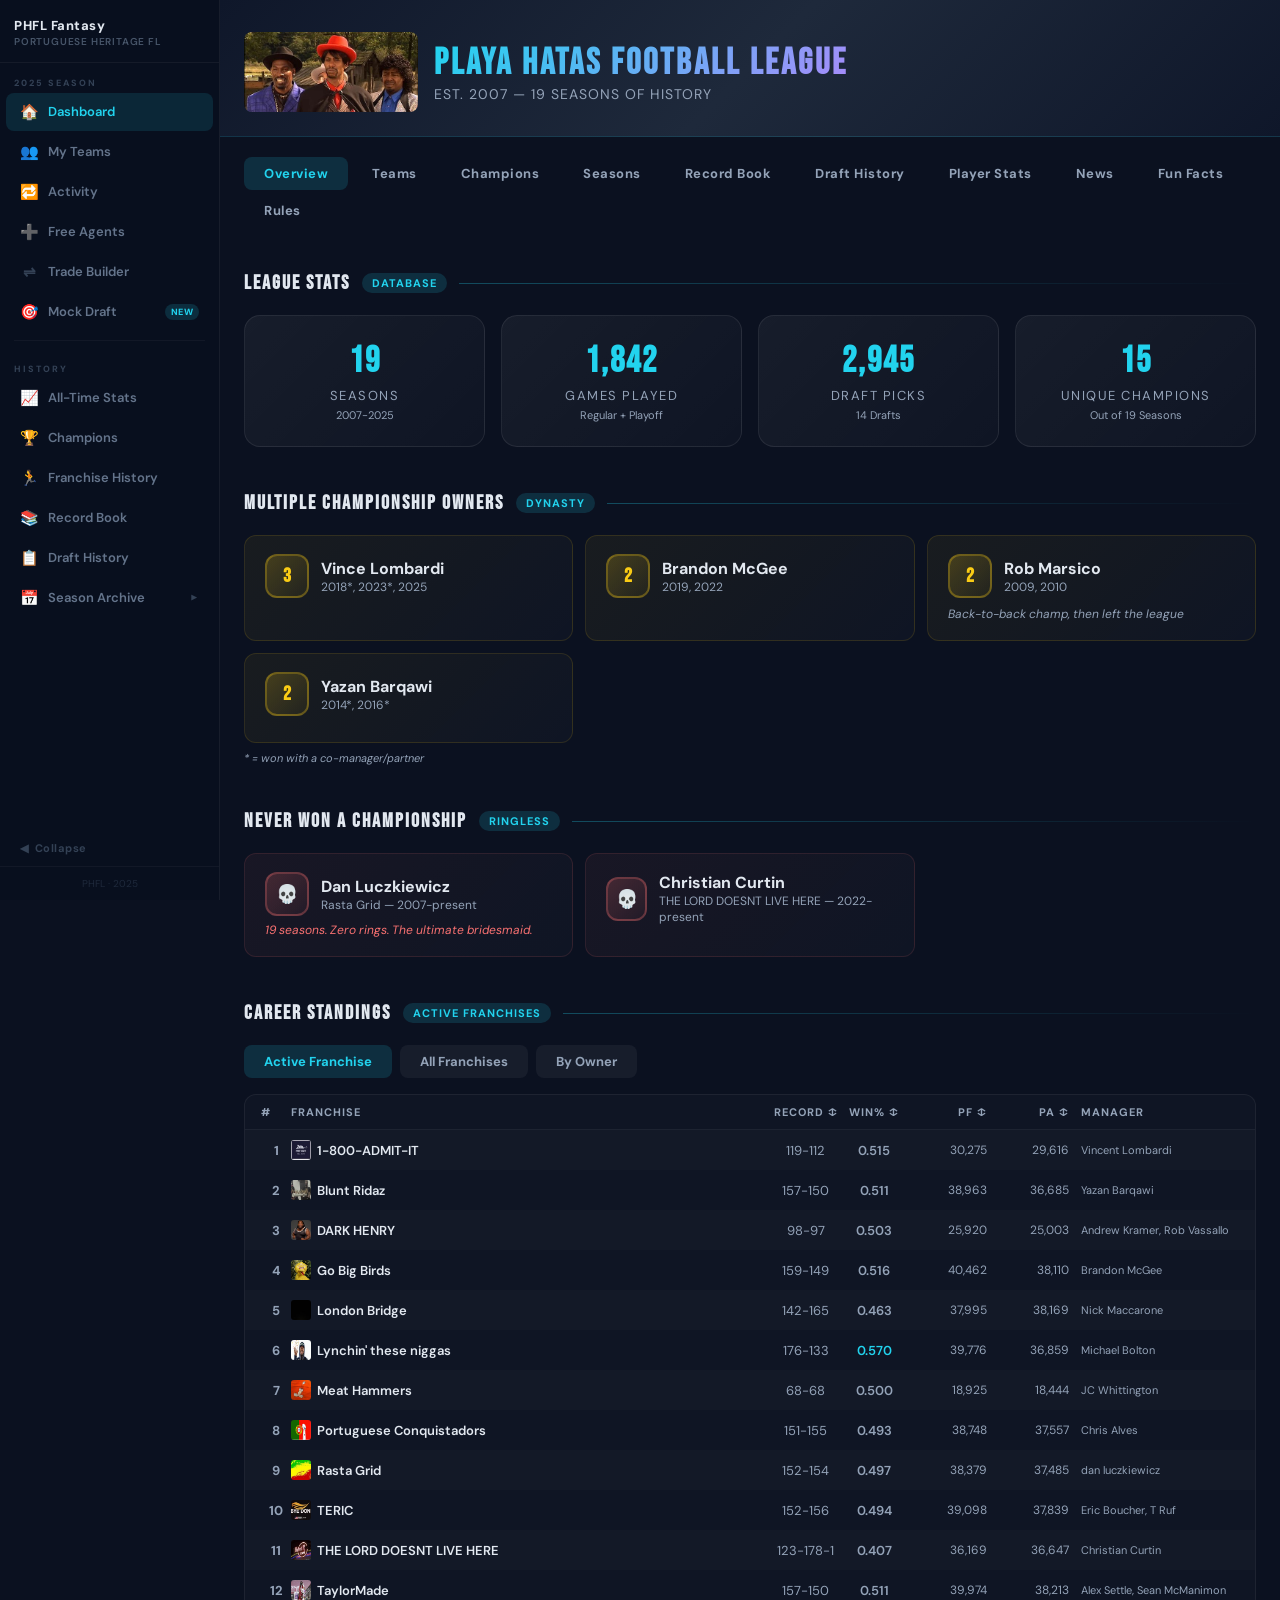
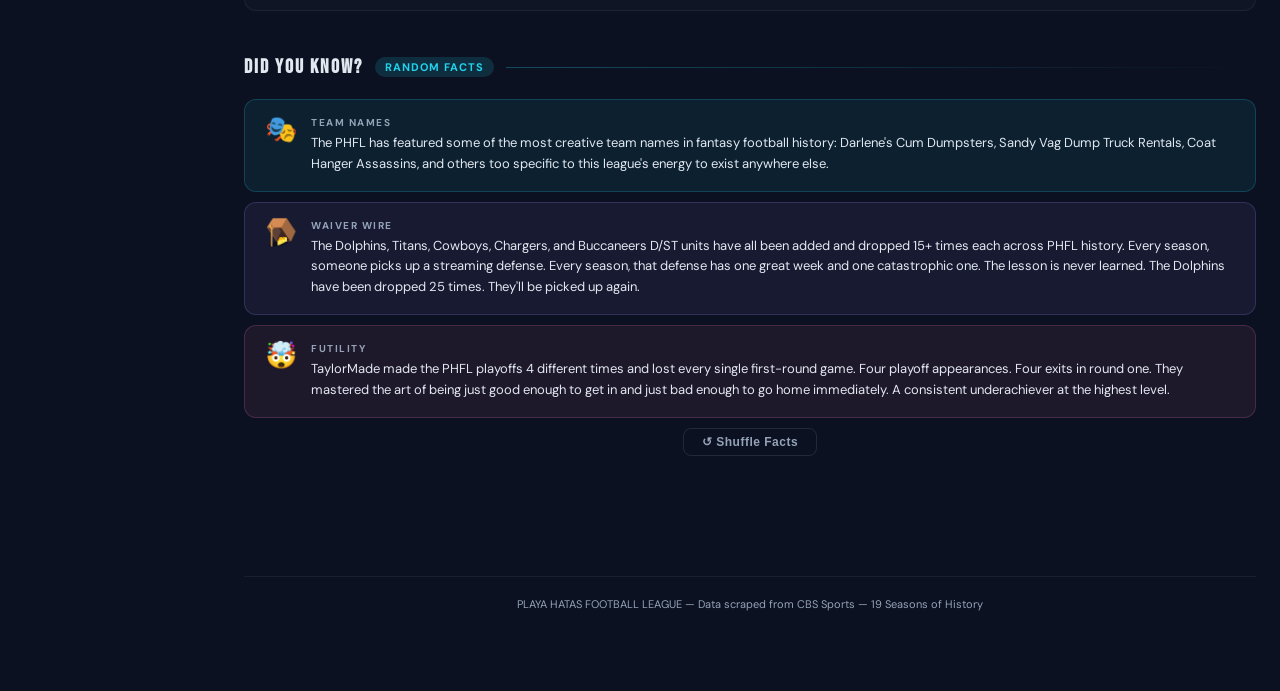
==== index.html @ f367a91f "Reorganize nav: move Transactions into Seasons; remove current-season links from top tabs - Transact" ====
<!DOCTYPE html>
<html lang="en">
<head>
<meta charset="UTF-8">
<meta name="viewport" content="width=device-width, initial-scale=1.0">
<title>Playa Hatas Football League</title>
<link rel="icon" href="data:image/svg+xml,<svg xmlns='http://www.w3.org/2000/svg' viewBox='0 0 100 100'><text y='.9em' font-size='90'>🏈</text></svg>">
<meta property="og:title" content="Playa Hatas Football League">
<meta property="og:description" content="EST. 2007 — 19 Seasons of History">
<meta property="og:image" content="https://calves86.github.io/phfl-dashboard/team-logo/playahatas-logo.jpg">
<meta property="og:url" content="https://calves86.github.io/phfl-dashboard/">
<meta property="og:type" content="website">
<meta name="twitter:card" content="summary_large_image">
<meta name="twitter:image" content="https://calves86.github.io/phfl-dashboard/team-logo/playahatas-logo.jpg">
<link href="https://fonts.googleapis.com/css2?family=Bebas+Neue&family=DM+Sans:wght@400;500;600;700;800&display=swap" rel="stylesheet">
<link rel="stylesheet" href="leftnav.css">
<style>
*{margin:0;padding:0;box-sizing:border-box}
body{background:#0b1120;color:#e2e8f0;font-family:'DM Sans','Segoe UI',sans-serif;min-height:100vh}
#main{flex:1;min-width:0;overflow-y:auto}
a{color:#22d3ee;text-decoration:none}
::-webkit-scrollbar{width:6px}::-webkit-scrollbar-track{background:#0f172a}::-webkit-scrollbar-thumb{background:#1e293b;border-radius:3px}

.header{background:linear-gradient(135deg,#0f172a,#1e293b,#0f172a);border-bottom:1px solid rgba(34,211,238,0.15);padding:32px 24px 24px}
.header-inner{max-width:1100px;margin:0 auto;display:flex;align-items:center;gap:16px;flex-wrap:wrap}
.logo{font-size:42px}
.title{font-size:36px;font-weight:800;font-family:'Bebas Neue',sans-serif;letter-spacing:3px;background:linear-gradient(135deg,#22d3ee,#a78bfa);-webkit-background-clip:text;-webkit-text-fill-color:transparent}
.subtitle{font-size:14px;color:#94a3b8;letter-spacing:1px}
.tabs{display:flex;gap:4px;margin-top:20px;flex-wrap:wrap;max-width:1100px;margin-left:auto;margin-right:auto;padding:0 24px}
.tab{padding:8px 20px;border-radius:8px;border:none;cursor:pointer;font-size:13px;font-weight:700;letter-spacing:.5px;background:transparent;color:#94a3b8;font-family:'DM Sans',sans-serif;transition:all .2s}
.tab.active{background:rgba(34,211,238,0.15);color:#22d3ee}
.tab:hover{color:#94a3b8}
.content{max-width:1100px;margin:0 auto;padding:0 24px 60px}
.section-title{display:flex;align-items:center;gap:12px;margin:44px 0 20px}
.section-title h2{font-size:20px;font-weight:800;font-family:'Bebas Neue',sans-serif;letter-spacing:2px}
.section-title .badge{font-size:11px;background:rgba(34,211,238,0.15);color:#22d3ee;padding:3px 10px;border-radius:20px;font-weight:700;text-transform:uppercase;letter-spacing:1px}
.section-title .line{flex:1;height:1px;background:linear-gradient(90deg,rgba(34,211,238,0.3),transparent)}
.stat-grid{display:grid;grid-template-columns:repeat(auto-fit,minmax(160px,1fr));gap:16px}
.stat-card{background:linear-gradient(135deg,rgba(255,255,255,0.05),rgba(255,255,255,0.02));border:1px solid rgba(255,255,255,0.08);border-radius:16px;padding:24px 20px;text-align:center}
.stat-val{font-size:36px;font-weight:800;color:#22d3ee;font-family:'Bebas Neue',sans-serif;letter-spacing:2px}
.stat-label{font-size:13px;color:#94a3b8;text-transform:uppercase;letter-spacing:1.5px;margin-top:4px}
.stat-sub{font-size:11px;color:#94a3b8;margin-top:4px}
.card-grid{display:grid;grid-template-columns:repeat(auto-fill,minmax(320px,1fr));gap:12px}
.dynasty-card{padding:18px 20px;border-radius:12px;background:linear-gradient(135deg,rgba(250,204,21,0.06),rgba(255,255,255,0.02));border:1px solid rgba(250,204,21,0.12)}
.dynasty-card .num{width:44px;height:44px;border-radius:12px;background:linear-gradient(135deg,rgba(250,204,21,0.2),rgba(250,204,21,0.05));border:2px solid rgba(250,204,21,0.3);display:flex;align-items:center;justify-content:center;font-size:20px;font-weight:800;color:#facc15;font-family:'Bebas Neue',sans-serif}
.ringless-card{padding:18px 20px;border-radius:12px;background:linear-gradient(135deg,rgba(248,113,113,0.06),rgba(255,255,255,0.02));border:1px solid rgba(248,113,113,0.12)}
.data-table{background:rgba(255,255,255,0.02);border-radius:12px;border:1px solid rgba(255,255,255,0.06);overflow:hidden}
.data-table .header-row{padding:10px 16px;font-size:11px;color:#94a3b8;text-transform:uppercase;letter-spacing:1px;font-weight:700;border-bottom:1px solid rgba(255,255,255,0.06)}
.data-row{padding:10px 16px;display:flex;align-items:center;gap:10px}
.data-row:nth-child(even){background:rgba(255,255,255,0.015)}
.color-bar{width:4px;height:22px;border-radius:2px;flex-shrink:0}
.champ-row{display:flex;align-items:center;gap:12px;padding:12px 16px;border-radius:10px;background:rgba(255,255,255,0.03);border:1px solid rgba(255,255,255,0.06)}
.matchup-card{background:rgba(255,255,255,0.03);border-radius:8px;overflow:hidden;border:1px solid rgba(255,255,255,0.06);font-size:13px}
.matchup-team{display:flex;justify-content:space-between;padding:8px 12px}
.matchup-team.winner{background:rgba(34,211,238,0.08);border-left:3px solid #22d3ee}
.matchup-team.loser{border-left:3px solid transparent}
.matchup-div{height:1px;background:rgba(255,255,255,0.06)}
.week-btns{display:flex;gap:6px;margin-bottom:20px;flex-wrap:wrap}
.week-btn{width:42px;height:36px;border-radius:8px;border:none;cursor:pointer;font-size:13px;font-weight:700;background:rgba(255,255,255,0.04);color:#94a3b8;font-family:'DM Sans',sans-serif}
.week-btn.active{background:rgba(34,211,238,0.2);color:#22d3ee}
.sub-tabs{display:flex;gap:8px;margin-bottom:24px}
.sub-tab{padding:8px 20px;border-radius:8px;border:none;cursor:pointer;font-size:13px;font-weight:700;background:rgba(255,255,255,0.05);color:#94a3b8;font-family:'DM Sans',sans-serif;text-transform:capitalize}
.sub-tab.active{background:rgba(34,211,238,0.15);color:#22d3ee}
select.dropdown{background:rgba(255,255,255,0.05);color:#22d3ee;border:1px solid rgba(34,211,238,0.3);border-radius:10px;padding:10px 40px 10px 16px;font-size:14px;font-weight:700;cursor:pointer;width:100%;font-family:'DM Sans',sans-serif;outline:none;appearance:none;background-image:url("data:image/svg+xml,%3Csvg xmlns='http://www.w3.org/2000/svg' width='12' height='12' viewBox='0 0 12 12'%3E%3Cpath fill='%2322d3ee' d='M6 8L1 3h10z'/%3E%3C/svg%3E");background-repeat:no-repeat;background-position:right 16px center}
select.dropdown option{background:#1e293b;color:#e2e8f0}
.record-row{display:flex;align-items:center;gap:12px;padding:12px 16px;border-bottom:1px solid rgba(255,255,255,0.03)}
.record-row:nth-child(even){background:rgba(255,255,255,0.015)}
.medal{width:32px;height:32px;border-radius:8px;display:flex;align-items:center;justify-content:center;font-size:14px;font-weight:800;font-family:'Bebas Neue',sans-serif}
.medal-1{background:rgba(250,204,21,0.13);color:#facc15;border:2px solid rgba(250,204,21,0.27)}
.medal-2{background:rgba(148,163,184,0.13);color:#94a3b8;border:2px solid rgba(148,163,184,0.27)}
.medal-3{background:rgba(205,127,50,0.13);color:#cd7f32;border:2px solid rgba(205,127,50,0.27)}
.medal-other{background:rgba(255,255,255,0.03);color:#94a3b8;border:2px solid transparent}
.draft-row{display:grid;grid-template-columns:50px 50px 1fr 60px 1fr;align-items:center;gap:8px;padding:10px 16px;font-size:13px;border-bottom:1px solid rgba(255,255,255,0.03)}
.draft-row:nth-child(even){background:rgba(255,255,255,0.015)}
.pos-badge{font-size:11px;font-weight:800;padding:3px 8px;border-radius:6px;text-align:center}
.pos-QB{color:#f472b6;background:rgba(244,114,182,0.12)}.pos-RB{color:#22d3ee;background:rgba(34,211,238,0.12)}
.pos-WR{color:#34d399;background:rgba(52,211,153,0.12)}.pos-TE{color:#fb923c;background:rgba(251,146,60,0.12)}
.pos-K{color:#facc15;background:rgba(250,204,21,0.12)}.pos-DST{color:#a78bfa;background:rgba(167,139,250,0.12)}
.matchup-grid{display:grid;grid-template-columns:repeat(auto-fill,minmax(300px,1fr));gap:12px}
.playoff-grid{display:grid;grid-template-columns:repeat(3,1fr);gap:24px}
.round-label{font-size:12px;color:#94a3b8;font-weight:700;text-transform:uppercase;letter-spacing:1px;margin-bottom:10px}
.footer{margin-top:60px;padding:20px 0;border-top:1px solid rgba(255,255,255,0.06);text-align:center;font-size:11px;color:#94a3b8}
.week-summary{margin-top:20px;padding:16px;border-radius:10px;background:rgba(255,255,255,0.02);border:1px solid rgba(255,255,255,0.06);display:grid;grid-template-columns:1fr 1fr;gap:12px;font-size:13px}
.loading{text-align:center;padding:60px;color:#94a3b8;font-size:16px}
.header-row div[onclick]{cursor:pointer;user-select:none;transition:color .2s}.header-row div[onclick]:hover{color:#22d3ee}
.standings-grid{display:grid;grid-template-columns:30px 1fr 75px 62px 82px 82px 170px;align-items:center;padding:10px 16px}
.standings-grid-25{display:grid;grid-template-columns:30px 1fr 60px 55px 80px 80px;align-items:center;padding:10px 16px}
.standings-grid-rwd{display:grid;grid-template-columns:26px 1fr 65px 55px 62px 70px 70px 140px;align-items:center;padding:10px 16px}
@media(max-width:768px){
  .title{font-size:22px;letter-spacing:1px}
  .subtitle{font-size:11px}
  .header{padding:20px 16px 16px}
  .header-inner{gap:10px}
  .logo{font-size:32px}
  .tabs{padding:0 16px;gap:2px}
  .tab{padding:6px 12px;font-size:12px}
  .content{padding:0 16px 40px}
  .stat-grid{grid-template-columns:repeat(2,1fr);gap:10px}
  .stat-card{padding:16px 12px}
  .stat-val{font-size:28px}
  .card-grid{grid-template-columns:1fr}
  .playoff-grid{grid-template-columns:1fr}
  .matchup-grid{grid-template-columns:1fr}
  .section-title{margin:30px 0 16px}
  .section-title h2{font-size:16px}
  .champ-row{padding:10px 12px}
  .data-table{overflow-x:auto;-webkit-overflow-scrolling:touch}
  .standings-grid .hide-mobile,.standings-grid-25 .hide-mobile,.standings-grid-rwd .hide-mobile{display:none!important}
  .standings-grid{display:flex!important;flex-wrap:nowrap;font-size:12px;padding:8px 10px;gap:6px}
  .standings-grid>div:nth-child(1){width:20px;flex-shrink:0}
  .standings-grid>div:nth-child(2){flex:1;min-width:0}
  .standings-grid>div:nth-child(3){width:48px;flex-shrink:0;text-align:center}
  .standings-grid>div:nth-child(4){width:42px;flex-shrink:0;text-align:center}
  .standings-grid-25{display:flex!important;flex-wrap:nowrap;font-size:12px;padding:8px 10px;gap:6px}
  .standings-grid-25>div:nth-child(1){width:20px;flex-shrink:0}
  .standings-grid-25>div:nth-child(2){flex:1;min-width:0}
  .standings-grid-25>div:nth-child(3){width:48px;flex-shrink:0;text-align:center}
  .standings-grid-25>div:nth-child(4){width:42px;flex-shrink:0;text-align:center}
  .standings-grid-25>div:nth-child(5){width:55px;flex-shrink:0;text-align:right}
  .standings-grid-rwd{display:flex!important;flex-wrap:nowrap;font-size:12px;padding:8px 10px;gap:6px}
  .standings-grid-rwd>div:nth-child(1){width:22px;flex-shrink:0}
  .standings-grid-rwd>div:nth-child(2){flex:1;min-width:0}
  .standings-grid-rwd>div:nth-child(3){width:52px;flex-shrink:0;text-align:center}
  .standings-grid-rwd>div:nth-child(4){width:40px;flex-shrink:0;text-align:center}
  .standings-grid-rwd>div:nth-child(5){display:none}
  .standings-grid-rwd>div:nth-child(6){width:52px;flex-shrink:0;text-align:right}
  .standings-grid-rwd>div:nth-child(7){display:none}
  .standings-grid-rwd>div:nth-child(8){display:none}
  /* Lineup comparison: 2 columns → single column on mobile */
  .lineup-compare{display:grid;grid-template-columns:1fr 1fr;gap:1px}
  .draft-row{grid-template-columns:40px 35px 1fr 45px;gap:6px;font-size:12px}
  .draft-row>div:last-child{display:none}
  .week-btns{gap:4px}
  .week-btn{width:36px;height:32px;font-size:12px}
  .sub-tabs{flex-wrap:wrap;gap:6px}
  .sub-tab{padding:6px 14px;font-size:12px}
  .record-row{padding:10px 12px;gap:8px}
  .record-row>div:nth-child(2){font-size:12px}
  .week-summary{grid-template-columns:1fr;gap:8px}
  .dynasty-card,.ringless-card{padding:14px 16px}

  /* Tabs: horizontal scroll instead of wrapping */
  .tabs{overflow-x:auto;flex-wrap:nowrap;-webkit-overflow-scrolling:touch;scrollbar-width:none;padding-bottom:6px}
  .tabs::-webkit-scrollbar{display:none}
  .tab{flex-shrink:0}
  /* Sub-tabs: also scroll */
  .sub-tabs{overflow-x:auto;flex-wrap:nowrap;-webkit-overflow-scrolling:touch;scrollbar-width:none}
  .sub-tabs::-webkit-scrollbar{display:none}
  .sub-tab{flex-shrink:0;white-space:nowrap}
  /* Week buttons: scroll not wrap */
  .week-btns{flex-wrap:nowrap;overflow-x:auto;-webkit-overflow-scrolling:touch;scrollbar-width:none;padding-bottom:4px}
  .week-btns::-webkit-scrollbar{display:none}
  /* Wide grids inside data-table scroll horizontally */
  .scroll-wrap{overflow-x:auto;-webkit-overflow-scrolling:touch}
  .scroll-inner{min-width:960px}
  /* Lineup comparison stacks vertically on mobile */
  .lineup-compare{grid-template-columns:1fr!important}
}
</style>
</head>
<body>
<div id="app">
<nav id="leftnav"></nav>
<div id="main">
<div id="ln-topbar">
  <button id="ln-mobile-btn" onclick="lnToggleMobile()">&#9776;</button>
  <span class="ln-topbar-title">Portuguese Heritage Fantasy League</span>
</div>
<div class="header">
  <div class="header-inner">
    <div class="logo"><div style="height:80px;overflow:hidden;border-radius:8px;line-height:0"><img src="team-logo/playahatas-logo.jpg" alt="PHFL" style="height:130px;width:auto;display:block"></div></div>
    <div>
      <div class="title">PLAYA HATAS FOOTBALL LEAGUE</div>
      <div class="subtitle">EST. 2007 — 19 SEASONS OF HISTORY</div>
    </div>
  </div>
</div>
<div class="tabs" id="tabs"></div>
<div class="content" id="content"><div class="loading">Loading league data...</div></div>
<div class="content"><div class="footer">PLAYA HATAS FOOTBALL LEAGUE — Data scraped from CBS Sports — 19 Seasons of History</div></div>

<script>
// ══════════════════════════════════════════════════
// STATIC DATA (champions, multi-champs, records)
// ══════════════════════════════════════════════════
const CHAMPS=[{y:2007,t:"Harris/Bodz",m:"Mike Harris / Dave Bodner",n:"Left league"},{y:2008,t:"Snakes On A Plane",m:"Dom C",n:"Left league"},{y:2009,t:"Yung Freezey Baby",m:"Rob Marsico",n:"Left league"},{y:2010,t:"Yung Freezey Baby",m:"Rob Marsico",n:"Back-to-back"},{y:2011,t:"Reality Check",m:"Skooter Williams",n:"Left league"},{y:2012,t:"HYMEN-SMASHERS",m:"Travis Hill",n:"Left league"},{y:2013,t:"Sandy Vag Dump Truck Rentals",m:"JP Bradley",n:"Left league"},{y:2014,t:"Ya Squad is Booty",m:"Yazan Barqawi / Steve Danek"},{y:2015,t:"JAMES",m:"Andrew Kramer / Rob Vassallo"},{y:2016,t:"Blunt Ridaz",m:"Yazan Barqawi / JC Whittington"},{y:2017,t:"Portuguese Conquistadors",m:"Chris Alves"},{y:2018,t:"gooksp00kindyH8ters",m:"Nick Maccarone / Vince Lombardi"},{y:2019,t:"SGT. Chubby Nigga Big Bird",m:"Brandon McGee"},{y:2020,t:"Lynchin' these niggas",m:"Michael Bolton"},{y:2021,t:"Binary Biden",m:"Alex Settle / Sean McManimon"},{y:2022,t:"The Godfather",m:"Brandon McGee"},{y:2023,t:"gooksp00kindyH8ters",m:"Denzel Pitts / Vince Lombardi"},{y:2024,t:"TERIC",m:"Eric Boucher"},{y:2025,t:"1-800-ADMIT-IT",m:"Vince Lombardi"}];
const MULTI=[{m:"Vince Lombardi",t:3,y:"2018*, 2023*, 2025"},{m:"Brandon McGee",t:2,y:"2019, 2022"},{m:"Rob Marsico",t:2,y:"2009, 2010",n:"Back-to-back champ, then left the league"},{m:"Yazan Barqawi",t:2,y:"2014*, 2016*"}];
const NEVERW=[{m:"Dan Luczkiewicz",t:"Rasta Grid",s:"2007-present",n:"19 seasons. Zero rings. The ultimate bridesmaid."},{m:"Christian Curtin",t:"THE LORD DOESNT LIVE HERE",s:"2022-present"}];

const REC={"Most Points Scored, Game":[{t:"Backup QB Scout",v:257.2,d:"Wk 8, 2022"},{t:"Darlene's Cum Dumpsters",v:251.0,d:"Wk 11, 2018"},{t:"Blunt Ridaz",v:250.7,d:"Wk 2, 2020"},{t:"Kat's Got My Tongue",v:245.2,d:"Wk 5, 2019"},{t:"Run CMC",v:241.5,d:"Wk 4, 2023"},{t:"Blunt Ridaz",v:238.0,d:"Wk 4, 2018"},{t:"Dont Puka The Bear",v:237.9,d:"Wk 3, 2024"},{t:"Jeff",v:234.5,d:"Wk 5, 2012"},{t:"G00k Sp00k Indy Haters",v:233.4,d:"Wk 3, 2023"},{t:"CuzboTheory",v:233.2,d:"Wk 16, 2021"}],"Fewest Points Scored, Game":[{t:"Blunt Ridaz",v:16.9,d:"Wk 17, 2022"},{t:"Newman",v:20.0,d:"Wk 14, 2007"},{t:"I Want The Gold",v:27.0,d:"Wk 5, 2007"},{t:"Al-Qaeda Ridas",v:27.0,d:"Wk 7, 2007"},{t:"Niglets Wit Attitude",v:28.0,d:"Wk 5, 2007"},{t:"Al-Qaeda Ridas",v:29.0,d:"Wk 5, 2007"},{t:"Al-Qaeda Ridas",v:30.0,d:"Wk 6, 2007"},{t:"Tighty-T & E.Z.E",v:31.5,d:"Wk 16, 2011"},{t:"Round Eyed Warriors",v:34.0,d:"Wk 6, 2007"},{t:"Sickness",v:34.0,d:"Wk 10, 2008"}],"Most Points, Season":[{t:"Lynchin' these niggas",v:2819.1,d:"2021"},{t:"Meat Hammers",v:2817.5,d:"2024"},{t:"Ankle Lox",v:2754.8,d:"2023"},{t:"Blunt Ridaz",v:2740.9,d:"2020"},{t:"Whiskey Rebellion",v:2717.5,d:"2018"},{t:"Lynchin' these niggas",v:2689.6,d:"2020"},{t:"Rasta Grid",v:2666.0,d:"2024"},{t:"TaylorMade",v:2659.0,d:"2025"},{t:"Binary Biden",v:2643.2,d:"2021"},{t:"Rasta Grid",v:2603.6,d:"2021"}],"Most Points Allowed, Season":[{t:"Meat Hammers",v:2555.7,d:"2023"},{t:"TaylorMade",v:2550.5,d:"2025"},{t:"I,NickMaC...",v:2544.1,d:"2023"},{t:"FREE LOMBARDI",v:2532.1,d:"2023"},{t:"The Godfather",v:2527.9,d:"2024"},{t:"Meat Hammers",v:2509.3,d:"2024"},{t:"Run CMC",v:2491.4,d:"2023"},{t:"Portuguese Conquistadors",v:2482.2,d:"2025"},{t:"Ankle Lox",v:2454.6,d:"2024"},{t:"Meat Hammers",v:2445.1,d:"2025"}],"Best Win Pct, Season":[{t:"SGT. Chubby Nigga Big Bird",v:".813",d:"13-3, 2019"},{t:"JAMES",v:".813",d:"13-3, 2015"},{t:"Yung Freezey Baby",v:".813",d:"13-3, 2010"},{t:"COLTS R US",v:".813",d:"13-3, 2010"},{t:"Ankle Lox",v:".778",d:"14-4, 2023"},{t:"Lynchin' these niggas",v:".765",d:"13-4, 2021"},{t:"Lynchin' these niggas",v:".750",d:"12-4, 2020"},{t:"Portuguese Conquistador Champs",v:".750",d:"12-4, 2017"},{t:"HYMEN-SMASHERS",v:".750",d:"12-4, 2012"},{t:"Jeff Fletcher-Baker",v:".750",d:"12-4, 2013"}],"Worst Win Pct, Season":[{t:"Newman",v:".133",d:"2-12, 2007"},{t:"Come Back Killers",v:".188",d:"3-13, 2014"},{t:"Darlene's Cum Dumpsters",v:".200",d:"3-12, 2018"},{t:"Finding Deebo",v:".235",d:"4-13, 2022"},{t:"THE LORD DOESNT LIVE HERE",v:".235",d:"4-13, 2025"},{t:"Ankle Lox",v:".235",d:"4-13, 2024"},{t:"Young Stunna Boyz",v:".250",d:"4-12, 2009"},{t:"Go Big Birds",v:".250",d:"4-12, 2025"},{t:"Demaryius",v:".250",d:"4-12, 2021"},{t:"Snakes On A Plane",v:".267",d:"4-11, 2010"}],"Biggest Blowouts":[{t:"TERIC 226.7 vs Rasta Grid 64.3",v:"+162.4",d:"Wk 10, 2023"},{t:"CuzboTheory 233.2 vs Demaryius 80.5",v:"+152.7",d:"Wk 16, 2021"},{t:"Backup QB Scout 257.2 vs Meat Hammers 111.7",v:"+145.5",d:"Wk 8, 2022"},{t:"G0ok Sp0ok 219.5 vs Come Back Killers 77.5",v:"+142.0",d:"Wk 5, 2014"},{t:"Blunt Ridaz 208.0 vs SGT. Whiskey Reb. 77.6",v:"+130.4",d:"Wk 7, 2020"},{t:"Dont Puka 227.2 vs THE LORD... 97.1",v:"+130.1",d:"Wk 14, 2024"},{t:"Ankle Lox 201.2 vs FREE LOMBARDI 74.0",v:"+127.2",d:"Wk 4, 2023"},{t:"Beli-Check 194.0 vs HYMEN-SMASHERS 69.0",v:"+125.0",d:"Wk 15, 2013"},{t:"Come Back Killers 175.5 vs The MICKS 50.5",v:"+125.0",d:"Wk 14, 2017"},{t:"Wayne's World 224.0 vs Tighty-T 100.0",v:"+124.0",d:"Wk 5, 2012"}],"Closest Games":[{t:"Meat Hammers 141.6 vs Daddy's Lil... 141.5",v:"0.1",d:"Wk 4, 2020"},{t:"oBJs not footjobs 122.6 vs CuzboTheory 122.5",v:"0.1",d:"Wk 11, 2020"},{t:"Let's Go Brandon 173.2 vs Binary Biden 173.1",v:"0.1",d:"Wk 6, 2021"},{t:"Lynchin'... 113.8 vs The Godfather 113.6",v:"0.2",d:"Wk 4, 2022"},{t:"Run CMC 133.2 vs Blunt Ridaz 132.9",v:"0.3",d:"Wk 9, 2023"},{t:"Silky Jacksons 82.5 vs Al-Qaeda Ridas 82.0",v:"0.5",d:"Wk 10, 2011"},{t:"G0ok Sp0ok 126.5 vs Woodchucks 126.0",v:"0.5",d:"Wk 2, 2012"},{t:"G0ok Sp0ok 141.5 vs Yung Freezy Baby 141.0",v:"0.5",d:"Wk 11, 2012"},{t:"Whiskey Reb. 126.5 vs Come Back Killers 126.0",v:"0.5",d:"Wk 10, 2015"},{t:"Your Asiata 121.5 vs Whiskey Reb. 121.0",v:"0.5",d:"Wk 14, 2017"}],"Best Avg PPG":[{t:"Blunt Ridaz",v:"171.3",d:"16 gm, 2020"},{t:"Whiskey Rebellion",v:"169.8",d:"16 gm, 2018"},{t:"Lynchin' these niggas",v:"168.1",d:"16 gm, 2020"},{t:"Lynchin' these niggas",v:"165.8",d:"17 gm, 2021"},{t:"Blunt Ridaz",v:"162.2",d:"16 gm, 2018"},{t:"SGT. Whiskey Rebellion",v:"161.4",d:"16 gm, 2020"},{t:"Cuzbo",v:"158.1",d:"16 gm, 2018"},{t:"TERIC",v:"156.5",d:"16 gm, 2020"},{t:"Meat Hammers",v:"156.5",d:"18 gm, 2024"},{t:"Nugg",v:"156.3",d:"16 gm, 2018"}],"Ties (All-Time)":[{t:"Newman 67.0 vs I Want The Gold 67.0",v:"TIE",d:"Wk 15, 2007"},{t:"Jiggas R' Us 95.0 vs Portuguese Conq. 95.0",v:"TIE",d:"Wk 1, 2008"},{t:"Yung Freezey Baby 113.0 vs BIG E... 113.0",v:"TIE",d:"Wk 2, 2008"},{t:"Purple Mud Monkeys 111.0 vs Al-Qaeda... 111.0",v:"TIE",d:"Wk 5, 2008"},{t:"Portuguese Conq. 103.0 vs Purple Mud... 103.0",v:"TIE",d:"Wk 8, 2008"},{t:"Ya Squad... 98.0 vs Bout that Action 98.0",v:"TIE",d:"Wk 10, 2014"},{t:"gooksp00kIndyH8ters 94.0 vs Cuzbo 94.0",v:"TIE",d:"Wk 14, 2016"}]};
const REC_CATS=Object.keys(REC);

// ══════════════════════════════════════════════════
// DATA LOADING (embedded inline)
// ══════════════════════════════════════════════════
let DATA={standings:[],matchups:[],draft_picks:[],champions:[],team_yearly:[],head_to_head:[],playoff_games:[],weekly_scores_2025:[],player_stats_2025:{},transactions:[],rosters:[]};
/*BEGIN_INLINE_DATA*/
DATA["standings"]=[{"season":2007,"rank":1,"team_name":"Snakes On A Plane","owner":"","wins":11,"losses":5,"ties":0,"points_for":1540.0,"points_against":1222.0,"streak":""},{"season":2007,"rank":2,"team_name":"Al-Qaeda Ridas","owner":"","wins":7,"losses":8,"ties":0,"points_for":1154.0,"points_against":1193.0,"streak":""},{"season":2007,"rank":3,"team_name":"Jeff","owner":"","wins":6,"losses":10,"ties":0,"points_for":1442.0,"points_against":1640.0,"streak":""},{"season":2007,"rank":4,"team_name":"Newman","owner":"","wins":2,"losses":12,"ties":1,"points_for":861.0,"points_against":1354.0,"streak":""},{"season":2007,"rank":5,"team_name":"Platt","owner":"","wins":11,"losses":5,"ties":0,"points_for":2120.0,"points_against":1624.0,"streak":""},{"season":2007,"rank":6,"team_name":"Speed Racer","owner":"","wins":10,"losses":6,"ties":0,"points_for":1544.0,"points_against":1415.0,"streak":""},{"season":2007,"rank":7,"team_name":"Sickness","owner":"","wins":8,"losses":8,"ties":0,"points_for":1349.0,"points_against":1403.0,"streak":""},{"season":2007,"rank":8,"team_name":"Portuguese Conquistadors","owner":"","wins":6,"losses":9,"ties":0,"points_for":1299.0,"points_against":1237.0,"streak":""},{"season":2007,"rank":9,"team_name":"Harris/Bodz","owner":"","wins":11,"losses":5,"ties":0,"points_for":1479.0,"points_against":1277.0,"streak":""},{"season":2007,"rank":10,"team_name":"Round Eyed Warriors","owner":"","wins":10,"losses":6,"ties":0,"points_for":1344.0,"points_against":1269.0,"streak":""},{"season":2007,"rank":11,"team_name":"Niglets Wit Attitude","owner":"","wins":6,"losses":10,"ties":0,"points_for":1188.0,"points_against":1528.0,"streak":""},{"season":2007,"rank":12,"team_name":"I Want The Gold","owner":"","wins":5,"losses":9,"ties":1,"points_for":1185.0,"points_against":1343.0,"streak":""},{"season":2008,"rank":1,"team_name":"Purple Mud Monkeys","owner":"","wins":12,"losses":4,"ties":0,"points_for":1768.0,"points_against":1495.0,"streak":""},{"season":2008,"rank":2,"team_name":"Snakes On A Plane","owner":"","wins":11,"losses":5,"ties":0,"points_for":1792.0,"points_against":1581.0,"streak":""},{"season":2008,"rank":3,"team_name":"Jeff","owner":"","wins":7,"losses":8,"ties":0,"points_for":1485.5,"points_against":1490.0,"streak":""},{"season":2008,"rank":4,"team_name":"Sickness","owner":"","wins":7,"losses":9,"ties":0,"points_for":1457.0,"points_against":1650.0,"streak":""},{"season":2008,"rank":5,"team_name":"Portuguese Conquistadors","owner":"","wins":10,"losses":6,"ties":0,"points_for":1706.0,"points_against":1550.5,"streak":""},{"season":2008,"rank":6,"team_name":"Jiggas R' Us","owner":"","wins":9,"losses":7,"ties":0,"points_for":1599.5,"points_against":1601.0,"streak":""},{"season":2008,"rank":7,"team_name":"THE AK'S","owner":"","wins":8,"losses":8,"ties":0,"points_for":1576.0,"points_against":1663.0,"streak":""},{"season":2008,"rank":8,"team_name":"Young Stunna Boyz","owner":"","wins":4,"losses":11,"ties":0,"points_for":1459.5,"points_against":1640.0,"streak":""},{"season":2008,"rank":9,"team_name":"Al-Qaeda Ridas","owner":"","wins":10,"losses":6,"ties":0,"points_for":1673.5,"points_against":1565.5,"streak":""},{"season":2008,"rank":10,"team_name":"Yung Freezey Baby","owner":"","wins":6,"losses":9,"ties":0,"points_for":1255.0,"points_against":1394.0,"streak":""},{"season":2008,"rank":11,"team_name":"Speed Racer","owner":"","wins":6,"losses":10,"ties":0,"points_for":1487.5,"points_against":1537.0,"streak":""},{"season":2008,"rank":12,"team_name":"BIG E AINT PLAYIN","owner":"","wins":4,"losses":11,"ties":0,"points_for":1425.0,"points_against":1517.5,"streak":""},{"season":2009,"rank":1,"team_name":"Wave Ridin Niggas","owner":"","wins":9,"losses":7,"ties":0,"points_for":2013.0,"points_against":1669.5,"streak":""},{"season":2009,"rank":2,"team_name":"Sickness","owner":"","wins":8,"losses":8,"ties":0,"points_for":1906.0,"points_against":1757.0,"streak":""},{"season":2009,"rank":3,"team_name":"Piffsburgh","owner":"","wins":7,"losses":9,"ties":0,"points_for":1635.5,"points_against":2005.0,"streak":""},{"season":2009,"rank":4,"team_name":"Young Stunna Boyz","owner":"","wins":4,"losses":12,"ties":0,"points_for":1398.5,"points_against":1786.5,"streak":""},{"season":2009,"rank":5,"team_name":"Jeff","owner":"","wins":10,"losses":6,"ties":0,"points_for":1869.0,"points_against":1826.0,"streak":""},{"season":2009,"rank":6,"team_name":"Portuguese Conquistadors","owner":"","wins":9,"losses":7,"ties":0,"points_for":1950.0,"points_against":1714.0,"streak":""},{"season":2009,"rank":7,"team_name":"This ISNT fun","owner":"","wins":9,"losses":7,"ties":0,"points_for":1741.5,"points_against":1737.5,"streak":""},{"season":2009,"rank":8,"team_name":"Paper Chasin","owner":"","wins":9,"losses":7,"ties":0,"points_for":1695.0,"points_against":1636.5,"streak":""},{"season":2009,"rank":9,"team_name":"Yung Freezey Baby","owner":"","wins":9,"losses":7,"ties":0,"points_for":1824.5,"points_against":1719.5,"streak":""},{"season":2009,"rank":10,"team_name":"Midnight Special","owner":"","wins":9,"losses":7,"ties":0,"points_for":1680.0,"points_against":1588.0,"streak":""},{"season":2009,"rank":11,"team_name":"Snakes On A Plane","owner":"","wins":7,"losses":9,"ties":0,"points_for":1680.0,"points_against":1850.0,"streak":""},{"season":2009,"rank":12,"team_name":"Al-Qaeda Ridas","owner":"","wins":6,"losses":10,"ties":0,"points_for":1643.0,"points_against":1746.5,"streak":""},{"season":2010,"rank":1,"team_name":"Yung Freezey Baby","owner":"","wins":13,"losses":3,"ties":0,"points_for":1795.0,"points_against":1549.0,"streak":""},{"season":2010,"rank":2,"team_name":"Al-Qaeda Ridas","owner":"","wins":8,"losses":8,"ties":0,"points_for":1472.5,"points_against":1501.5,"streak":""},{"season":2010,"rank":3,"team_name":"Midnight Special","owner":"","wins":7,"losses":9,"ties":0,"points_for":1521.0,"points_against":1731.0,"streak":""},{"season":2010,"rank":4,"team_name":"Henry Rowengartner","owner":"","wins":6,"losses":9,"ties":0,"points_for":1553.0,"points_against":1617.0,"streak":""},{"season":2010,"rank":5,"team_name":"COLTS R US","owner":"","wins":13,"losses":3,"ties":0,"points_for":1779.5,"points_against":1590.0,"streak":""},{"season":2010,"rank":6,"team_name":"Wave Ridin Niggas","owner":"","wins":9,"losses":7,"ties":0,"points_for":1794.0,"points_against":1620.0,"streak":""},{"season":2010,"rank":7,"team_name":"Eric","owner":"","wins":8,"losses":8,"ties":0,"points_for":1693.0,"points_against":1637.0,"streak":""},{"season":2010,"rank":8,"team_name":"Portuguese Conquistadors","owner":"","wins":6,"losses":9,"ties":0,"points_for":1492.0,"points_against":1709.5,"streak":""},{"season":2010,"rank":9,"team_name":"Reality Check","owner":"","wins":8,"losses":8,"ties":0,"points_for":1783.5,"points_against":1615.0,"streak":""},{"season":2010,"rank":10,"team_name":"Jeff","owner":"","wins":8,"losses":8,"ties":0,"points_for":1646.5,"points_against":1615.0,"streak":""},{"season":2010,"rank":11,"team_name":"The Heartbreak Kids","owner":"","wins":4,"losses":11,"ties":0,"points_for":1407.0,"points_against":1550.5,"streak":""},{"season":2010,"rank":12,"team_name":"Snakes On A Plane","owner":"","wins":4,"losses":11,"ties":0,"points_for":1390.5,"points_against":1592.0,"streak":""},{"season":2011,"rank":1,"team_name":"Reality Check","owner":"","wins":10,"losses":6,"ties":0,"points_for":1975.0,"points_against":1882.0,"streak":""},{"season":2011,"rank":2,"team_name":"Al-Qaeda Ridas","owner":"","wins":8,"losses":8,"ties":0,"points_for":1862.0,"points_against":1914.0,"streak":""},{"season":2011,"rank":3,"team_name":"Wave Ridin Niggas","owner":"","wins":8,"losses":8,"ties":0,"points_for":1764.0,"points_against":1804.0,"streak":""},{"season":2011,"rank":4,"team_name":"Tighty-T & E.Z.E","owner":"","wins":8,"losses":8,"ties":0,"points_for":1605.5,"points_against":1617.5,"streak":""},{"season":2011,"rank":5,"team_name":"Rice Burners","owner":"","wins":12,"losses":4,"ties":0,"points_for":2052.0,"points_against":1726.5,"streak":""},{"season":2011,"rank":6,"team_name":"Snakes On A Plane","owner":"","wins":10,"losses":6,"ties":0,"points_for":1937.0,"points_against":1760.5,"streak":""},{"season":2011,"rank":7,"team_name":"Portuguese Conquistadors","owner":"","wins":10,"losses":6,"ties":0,"points_for":1883.0,"points_against":1647.0,"streak":""},{"season":2011,"rank":8,"team_name":"Jeff","owner":"","wins":7,"losses":9,"ties":0,"points_for":1881.5,"points_against":1931.0,"streak":""},{"season":2011,"rank":9,"team_name":"Silky Jacksons","owner":"","wins":8,"losses":8,"ties":0,"points_for":1762.0,"points_against":1766.5,"streak":""},{"season":2011,"rank":10,"team_name":"HYMEN-SMASHERS","owner":"","wins":6,"losses":10,"ties":0,"points_for":1608.5,"points_against":1827.5,"streak":""},{"season":2011,"rank":11,"team_name":"Gators","owner":"","wins":4,"losses":11,"ties":0,"points_for":1543.5,"points_against":1648.5,"streak":""},{"season":2011,"rank":12,"team_name":"Sleepin","owner":"","wins":4,"losses":11,"ties":0,"points_for":1481.5,"points_against":1639.0,"streak":""},{"season":2012,"rank":1,"team_name":"Tighty-T & E.Z.E","owner":"","wins":9,"losses":7,"ties":0,"points_for":2037.0,"points_against":1988.0,"streak":""},{"season":2012,"rank":2,"team_name":"Jeff","owner":"","wins":9,"losses":7,"ties":0,"points_for":2070.5,"points_against":2024.0,"streak":""},{"season":2012,"rank":3,"team_name":"Coat Hanger Assassins","owner":"","wins":7,"losses":9,"ties":0,"points_for":2041.0,"points_against":2006.0,"streak":""},{"season":2012,"rank":4,"team_name":"Al Qaeda Butt Fuckers","owner":"","wins":5,"losses":10,"ties":0,"points_for":1775.0,"points_against":1998.0,"streak":""},{"season":2012,"rank":5,"team_name":"HYMEN-SMASHERS","owner":"","wins":12,"losses":4,"ties":0,"points_for":2148.0,"points_against":1840.0,"streak":""},{"season":2012,"rank":6,"team_name":"Portuguese Conquistadors","owner":"","wins":9,"losses":7,"ties":0,"points_for":1977.5,"points_against":2002.0,"streak":""},{"season":2012,"rank":7,"team_name":"Boogie Knights","owner":"","wins":9,"losses":7,"ties":0,"points_for":1963.0,"points_against":1975.5,"streak":""},{"season":2012,"rank":8,"team_name":"Yung Freezy Baby","owner":"","wins":5,"losses":10,"ties":0,"points_for":1851.0,"points_against":1817.0,"streak":""},{"season":2012,"rank":9,"team_name":"G0ok Sp0ok IndY HaTers","owner":"","wins":10,"losses":6,"ties":0,"points_for":2073.5,"points_against":1920.0,"streak":""},{"season":2012,"rank":10,"team_name":"Wayne's World","owner":"","wins":8,"losses":8,"ties":0,"points_for":2049.5,"points_against":2101.0,"streak":""},{"season":2012,"rank":11,"team_name":"Al-Qaeda Ridas","owner":"","wins":6,"losses":9,"ties":0,"points_for":1670.5,"points_against":1671.5,"streak":""},{"season":2012,"rank":12,"team_name":"Woodchucks","owner":"","wins":5,"losses":10,"ties":0,"points_for":1796.0,"points_against":1659.0,"streak":""},{"season":2013,"rank":1,"team_name":"Beli-Check Yo Self","owner":"","wins":7,"losses":8,"ties":0,"points_for":1917.0,"points_against":1848.5,"streak":""},{"season":2013,"rank":2,"team_name":"Michael Bolton's Last Song","owner":"","wins":9,"losses":7,"ties":0,"points_for":2043.5,"points_against":2002.5,"streak":""},{"season":2013,"rank":3,"team_name":"G0ok Sp0ok IndY HaTers","owner":"","wins":6,"losses":10,"ties":0,"points_for":2006.0,"points_against":2128.0,"streak":""},{"season":2013,"rank":4,"team_name":"HYMEN-SMASHERS","owner":"","wins":4,"losses":11,"ties":0,"points_for":1838.0,"points_against":2056.0,"streak":""},{"season":2013,"rank":5,"team_name":"Sandy Vag Dump Truck Rentals","owner":"","wins":11,"losses":5,"ties":0,"points_for":2234.0,"points_against":1826.0,"streak":""},{"season":2013,"rank":6,"team_name":"Johnson & Johnson","owner":"","wins":8,"losses":8,"ties":0,"points_for":2013.0,"points_against":1939.0,"streak":""},{"season":2013,"rank":7,"team_name":"Yung Freezy Baby","owner":"","wins":7,"losses":8,"ties":0,"points_for":1930.5,"points_against":1900.0,"streak":""},{"season":2013,"rank":8,"team_name":"Tighty-T & E.Z.E","owner":"","wins":7,"losses":9,"ties":0,"points_for":1988.5,"points_against":2057.0,"streak":""},{"season":2013,"rank":9,"team_name":"Jeff Fletcher-Baker","owner":"","wins":12,"losses":4,"ties":0,"points_for":2126.0,"points_against":1879.5,"streak":""},{"season":2013,"rank":10,"team_name":"Whiskey Rebellion","owner":"","wins":9,"losses":7,"ties":0,"points_for":1909.0,"points_against":1910.0,"streak":""},{"season":2013,"rank":11,"team_name":"Bout that Action","owner":"","wins":7,"losses":9,"ties":0,"points_for":1870.0,"points_against":2018.0,"streak":""},{"season":2013,"rank":12,"team_name":"Portuguese Conquistadors","owner":"","wins":7,"losses":8,"ties":0,"points_for":1992.0,"points_against":1879.5,"streak":""},{"season":2014,"rank":1,"team_name":"Charles in charge","owner":"","wins":8,"losses":7,"ties":0,"points_for":2000.0,"points_against":1995.5,"streak":""},{"season":2014,"rank":2,"team_name":"Whiskey Rebellion","owner":"","wins":8,"losses":8,"ties":0,"points_for":2026.5,"points_against":2030.5,"streak":""},{"season":2014,"rank":3,"team_name":"BSK","owner":"","wins":5,"losses":10,"ties":0,"points_for":1679.5,"points_against":1759.0,"streak":""},{"season":2014,"rank":4,"team_name":"Family Feud","owner":"","wins":4,"losses":11,"ties":0,"points_for":1849.0,"points_against":2052.5,"streak":""},{"season":2014,"rank":5,"team_name":"Lynchin' these niggas","owner":"","wins":11,"losses":5,"ties":0,"points_for":2119.5,"points_against":1904.0,"streak":""},{"season":2014,"rank":6,"team_name":"Ya Squad is Booty","owner":"","wins":10,"losses":6,"ties":0,"points_for":2140.5,"points_against":1892.5,"streak":""},{"season":2014,"rank":7,"team_name":"Sandy Vag Dump Truck Rentals","owner":"","wins":10,"losses":6,"ties":0,"points_for":2327.5,"points_against":2103.5,"streak":""},{"season":2014,"rank":8,"team_name":"Come Back Killers","owner":"","wins":3,"losses":13,"ties":0,"points_for":1668.0,"points_against":2170.5,"streak":""},{"season":2014,"rank":9,"team_name":"G0ok Sp0ok IndY HaTers","owner":"","wins":10,"losses":6,"ties":0,"points_for":2135.0,"points_against":1932.0,"streak":""},{"season":2014,"rank":10,"team_name":"Bout that Action","owner":"","wins":10,"losses":6,"ties":0,"points_for":1975.0,"points_against":1917.5,"streak":""},{"season":2014,"rank":11,"team_name":"Double Checked in ur Mouth","owner":"","wins":8,"losses":7,"ties":0,"points_for":1971.0,"points_against":1814.0,"streak":""},{"season":2014,"rank":12,"team_name":"Dirt Ball Team","owner":"","wins":7,"losses":9,"ties":0,"points_for":1981.0,"points_against":1904.5,"streak":""},{"season":2015,"rank":1,"team_name":"JAMES","owner":"","wins":13,"losses":3,"ties":0,"points_for":2151.0,"points_against":1742.0,"streak":""},{"season":2015,"rank":2,"team_name":"Come Back Killers","owner":"","wins":11,"losses":5,"ties":0,"points_for":2170.5,"points_against":1856.0,"streak":""},{"season":2015,"rank":3,"team_name":"Buffalo Soldiers","owner":"","wins":9,"losses":7,"ties":0,"points_for":2210.0,"points_against":1910.0,"streak":""},{"season":2015,"rank":4,"team_name":"G0ok Sp0ok IndY HaTers","owner":"","wins":5,"losses":11,"ties":0,"points_for":1992.5,"points_against":1932.5,"streak":""},{"season":2015,"rank":5,"team_name":"Cuzbo","owner":"","wins":8,"losses":8,"ties":0,"points_for":1998.5,"points_against":1962.5,"streak":""},{"season":2015,"rank":6,"team_name":"NO LUCK","owner":"","wins":7,"losses":8,"ties":0,"points_for":2120.0,"points_against":1924.0,"streak":""},{"season":2015,"rank":7,"team_name":"Ya Squad is Booty","owner":"","wins":6,"losses":9,"ties":0,"points_for":1998.5,"points_against":1738.5,"streak":""},{"season":2015,"rank":8,"team_name":"Sandy Vag Dump Truck Rentals","owner":"","wins":4,"losses":11,"ties":0,"points_for":1873.0,"points_against":1988.5,"streak":""},{"season":2015,"rank":9,"team_name":"Lynchin' these niggas","owner":"","wins":10,"losses":6,"ties":0,"points_for":2319.0,"points_against":1979.5,"streak":""},{"season":2015,"rank":10,"team_name":"Gotham Rouges","owner":"","wins":9,"losses":7,"ties":0,"points_for":2149.0,"points_against":1968.0,"streak":""},{"season":2015,"rank":11,"team_name":"Whiskey Rebellion","owner":"","wins":7,"losses":9,"ties":0,"points_for":1681.5,"points_against":2011.0,"streak":""},{"season":2015,"rank":12,"team_name":"Seacocks","owner":"","wins":5,"losses":10,"ties":0,"points_for":2125.5,"points_against":2079.0,"streak":""},{"season":2016,"rank":1,"team_name":"Gimme Becky","owner":"","wins":10,"losses":6,"ties":0,"points_for":2036.5,"points_against":1881.5,"streak":""},{"season":2016,"rank":2,"team_name":"Blunt Ridaz","owner":"","wins":10,"losses":6,"ties":0,"points_for":2132.5,"points_against":1929.0,"streak":""},{"season":2016,"rank":3,"team_name":"Nuttin betta than Mornin' Woodhead","owner":"","wins":9,"losses":7,"ties":0,"points_for":2051.5,"points_against":1911.0,"streak":""},{"season":2016,"rank":4,"team_name":"SNAKES ON A TRAIN","owner":"","wins":4,"losses":11,"ties":0,"points_for":1797.0,"points_against":1928.0,"streak":""},{"season":2016,"rank":5,"team_name":"Portuguese Conquistadors","owner":"","wins":8,"losses":8,"ties":0,"points_for":2261.0,"points_against":2031.5,"streak":""},{"season":2016,"rank":6,"team_name":"Come Back Killers","owner":"","wins":7,"losses":8,"ties":0,"points_for":1962.0,"points_against":1844.0,"streak":""},{"season":2016,"rank":7,"team_name":"Buffalo Soldiers","owner":"","wins":7,"losses":9,"ties":0,"points_for":2093.0,"points_against":1950.0,"streak":""},{"season":2016,"rank":8,"team_name":"Whiskey Rebellion","owner":"","wins":5,"losses":10,"ties":0,"points_for":1973.5,"points_against":2121.5,"streak":""},{"season":2016,"rank":9,"team_name":"Cuzbo","owner":"","wins":11,"losses":5,"ties":0,"points_for":2199.5,"points_against":1810.5,"streak":""},{"season":2016,"rank":10,"team_name":"Lynchin' these niggas","owner":"","wins":8,"losses":7,"ties":0,"points_for":2002.0,"points_against":1622.0,"streak":""},{"season":2016,"rank":11,"team_name":"gooksp00kIndyH8ters","owner":"","wins":8,"losses":8,"ties":0,"points_for":1854.5,"points_against":1824.5,"streak":""},{"season":2016,"rank":12,"team_name":"Lisa Abrams Body Guard","owner":"","wins":7,"losses":9,"ties":0,"points_for":2002.5,"points_against":1926.0,"streak":""},{"season":2017,"rank":1,"team_name":"Blunt Ridaz","owner":"","wins":10,"losses":6,"ties":0,"points_for":2339.5,"points_against":1799.5,"streak":""},{"season":2017,"rank":2,"team_name":"gooksp00kIndyH8ters","owner":"","wins":10,"losses":6,"ties":0,"points_for":1908.0,"points_against":1903.5,"streak":""},{"season":2017,"rank":3,"team_name":"Lynchin' these niggas","owner":"","wins":9,"losses":7,"ties":0,"points_for":2139.0,"points_against":1914.5,"streak":""},{"season":2017,"rank":4,"team_name":"Buffalo Soldiers","owner":"","wins":6,"losses":9,"ties":0,"points_for":1909.0,"points_against":1838.0,"streak":""},{"season":2017,"rank":5,"team_name":"Your Asiata Tyreeks","owner":"","wins":10,"losses":6,"ties":0,"points_for":2182.0,"points_against":1997.5,"streak":""},{"season":2017,"rank":6,"team_name":"Nugg","owner":"","wins":8,"losses":8,"ties":0,"points_for":2113.0,"points_against":2049.0,"streak":""},{"season":2017,"rank":7,"team_name":"Come Back Killers","owner":"","wins":6,"losses":9,"ties":0,"points_for":2084.0,"points_against":1902.0,"streak":""},{"season":2017,"rank":8,"team_name":"The Hyphen-Babies","owner":"","wins":4,"losses":11,"ties":0,"points_for":1737.5,"points_against":1778.5,"streak":""},{"season":2017,"rank":9,"team_name":"Portuguese Conquistador Champions","owner":"","wins":12,"losses":4,"ties":0,"points_for":2331.5,"points_against":1864.5,"streak":""},{"season":2017,"rank":10,"team_name":"Whiskey Rebellion","owner":"","wins":9,"losses":7,"ties":0,"points_for":2008.0,"points_against":1878.5,"streak":""},{"season":2017,"rank":11,"team_name":"Judge Dreads","owner":"","wins":6,"losses":10,"ties":0,"points_for":1891.5,"points_against":1991.0,"streak":""},{"season":2017,"rank":12,"team_name":"The MICKS","owner":"","wins":4,"losses":11,"ties":0,"points_for":1678.5,"points_against":1859.5,"streak":""},{"season":2018,"rank":1,"team_name":"Blunt Ridaz","owner":"","wins":10,"losses":6,"ties":0,"points_for":2594.5,"points_against":2105.0,"streak":""},{"season":2018,"rank":2,"team_name":"Meat Hammers","owner":"","wins":9,"losses":7,"ties":0,"points_for":2287.5,"points_against":2154.0,"streak":""},{"season":2018,"rank":3,"team_name":"Lynchin' these niggas","owner":"","wins":6,"losses":9,"ties":0,"points_for":2195.5,"points_against":1976.0,"streak":""},{"season":2018,"rank":4,"team_name":"Come Back Killers","owner":"","wins":6,"losses":9,"ties":0,"points_for":2275.5,"points_against":2010.0,"streak":""},{"season":2018,"rank":5,"team_name":"Judge Dreads","owner":"","wins":6,"losses":10,"ties":0,"points_for":2013.0,"points_against":2279.0,"streak":""},{"season":2018,"rank":6,"team_name":"Darlene's Cum Dumpsters","owner":"","wins":3,"losses":12,"ties":0,"points_for":2236.5,"points_against":2414.0,"streak":""},{"season":2018,"rank":7,"team_name":"Cuzbo","owner":"","wins":11,"losses":5,"ties":0,"points_for":2529.5,"points_against":2196.0,"streak":""},{"season":2018,"rank":8,"team_name":"Whiskey Rebellion","owner":"","wins":10,"losses":6,"ties":0,"points_for":2717.5,"points_against":2247.0,"streak":""},{"season":2018,"rank":9,"team_name":"Nugg","owner":"","wins":10,"losses":6,"ties":0,"points_for":2501.5,"points_against":2237.0,"streak":""},{"season":2018,"rank":10,"team_name":"gooksp00kIndyH8ters","owner":"","wins":9,"losses":7,"ties":0,"points_for":2236.5,"points_against":2082.0,"streak":""},{"season":2018,"rank":11,"team_name":"What Does Everybody Want? BURKHEAD","owner":"","wins":7,"losses":8,"ties":0,"points_for":2024.5,"points_against":1930.0,"streak":""},{"season":2018,"rank":12,"team_name":"Portuguese Conquistadors","owner":"","wins":7,"losses":9,"ties":0,"points_for":2162.5,"points_against":2114.0,"streak":""},{"season":2019,"rank":1,"team_name":"SGT. Chubby Nigga Big Bird","owner":"","wins":13,"losses":3,"ties":0,"points_for":2444.3,"points_against":2060.1,"streak":""},{"season":2019,"rank":2,"team_name":"Meat Hammers","owner":"","wins":10,"losses":6,"ties":0,"points_for":2252.6,"points_against":2039.5,"streak":""},{"season":2019,"rank":3,"team_name":"CaliFournettcation","owner":"","wins":8,"losses":8,"ties":0,"points_for":2140.4,"points_against":2056.2,"streak":""},{"season":2019,"rank":4,"team_name":"Portuguese Conquistadors","owner":"","wins":5,"losses":10,"ties":0,"points_for":2294.0,"points_against":2218.7,"streak":""},{"season":2019,"rank":5,"team_name":"Cuzbo","owner":"","wins":5,"losses":10,"ties":0,"points_for":2128.0,"points_against":2130.1,"streak":""},{"season":2019,"rank":6,"team_name":"Blunt Ridaz","owner":"","wins":5,"losses":11,"ties":0,"points_for":2257.1,"points_against":2303.5,"streak":""},{"season":2019,"rank":7,"team_name":"gooksp00kIndyH8ters","owner":"","wins":10,"losses":6,"ties":0,"points_for":2458.1,"points_against":2129.0,"streak":""},{"season":2019,"rank":8,"team_name":"Katâs Got My Tongue","owner":"","wins":10,"losses":6,"ties":0,"points_for":2369.5,"points_against":2081.2,"streak":""},{"season":2019,"rank":9,"team_name":"TERIC","owner":"","wins":10,"losses":6,"ties":0,"points_for":2501.5,"points_against":2105.8,"streak":""},{"season":2019,"rank":10,"team_name":"oBJs not footjobs","owner":"","wins":7,"losses":9,"ties":0,"points_for":2362.7,"points_against":2230.3,"streak":""},{"season":2019,"rank":11,"team_name":"Quon Solo","owner":"","wins":6,"losses":9,"ties":0,"points_for":2290.6,"points_against":2146.9,"streak":""},{"season":2019,"rank":12,"team_name":"Lynchin' these niggas","owner":"","wins":5,"losses":10,"ties":0,"points_for":2215.6,"points_against":2002.5,"streak":""},{"season":2020,"rank":1,"team_name":"SGT. Whiskey Rebellion","owner":"","wins":9,"losses":7,"ties":0,"points_for":2581.7,"points_against":2399.3,"streak":""},{"season":2020,"rank":2,"team_name":"The Black Panther","owner":"","wins":9,"losses":7,"ties":0,"points_for":2325.4,"points_against":2228.9,"streak":""},{"season":2020,"rank":3,"team_name":"Portuguese Conquistadors","owner":"","wins":8,"losses":7,"ties":0,"points_for":2117.3,"points_against":1915.0,"streak":""},{"season":2020,"rank":4,"team_name":"oBJs not footjobs","owner":"","wins":8,"losses":8,"ties":0,"points_for":2115.2,"points_against":2129.1,"streak":""},{"season":2020,"rank":5,"team_name":"Chubba Chubba Choo Choo","owner":"","wins":8,"losses":8,"ties":0,"points_for":2226.4,"points_against":2191.6,"streak":""},{"season":2020,"rank":6,"team_name":"nWo","owner":"","wins":7,"losses":8,"ties":0,"points_for":2305.9,"points_against":1976.5,"streak":""},{"season":2020,"rank":7,"team_name":"Lynchin' these niggas","owner":"","wins":12,"losses":4,"ties":0,"points_for":2689.6,"points_against":2113.1,"streak":""},{"season":2020,"rank":8,"team_name":"Blunt Ridaz","owner":"","wins":11,"losses":5,"ties":0,"points_for":2740.9,"points_against":2260.4,"streak":""},{"season":2020,"rank":9,"team_name":"TERIC","owner":"","wins":7,"losses":9,"ties":0,"points_for":2503.7,"points_against":2381.4,"streak":""},{"season":2020,"rank":10,"team_name":"Daddy's Lil Meat Packer","owner":"","wins":6,"losses":10,"ties":0,"points_for":2290.2,"points_against":2385.5,"streak":""},{"season":2020,"rank":11,"team_name":"Meat Hammers","owner":"","wins":5,"losses":10,"ties":0,"points_for":2095.1,"points_against":2059.2,"streak":""},{"season":2020,"rank":12,"team_name":"CuzboTheory","owner":"","wins":4,"losses":11,"ties":0,"points_for":2200.7,"points_against":1982.9,"streak":""},{"season":2021,"rank":1,"team_name":"Rasta Grid","owner":"","wins":12,"losses":5,"ties":0,"points_for":2603.6,"points_against":2386.0,"streak":""},{"season":2021,"rank":2,"team_name":"TERIC","owner":"","wins":11,"losses":6,"ties":0,"points_for":2489.9,"points_against":2111.4,"streak":""},{"season":2021,"rank":3,"team_name":"Meat Hammers","owner":"","wins":8,"losses":9,"ties":0,"points_for":2545.9,"points_against":2318.2,"streak":""},{"season":2021,"rank":4,"team_name":"Letâs Go Brandon","owner":"","wins":7,"losses":9,"ties":0,"points_for":2500.4,"points_against":2090.0,"streak":""},{"season":2021,"rank":5,"team_name":"Blunt Ridaz","owner":"","wins":7,"losses":10,"ties":0,"points_for":2411.5,"points_against":2313.0,"streak":""},{"season":2021,"rank":6,"team_name":"CuzboTheory","owner":"","wins":5,"losses":11,"ties":0,"points_for":2342.8,"points_against":2184.9,"streak":""},{"season":2021,"rank":7,"team_name":"Lynchin' these niggas","owner":"","wins":13,"losses":4,"ties":0,"points_for":2819.1,"points_against":2355.8,"streak":""},{"season":2021,"rank":8,"team_name":"Chubba Chubba Choo Choo","owner":"","wins":10,"losses":7,"ties":0,"points_for":2530.3,"points_against":2353.7,"streak":""},{"season":2021,"rank":9,"team_name":"Binary Biden","owner":"","wins":9,"losses":8,"ties":0,"points_for":2643.2,"points_against":2426.3,"streak":""},{"season":2021,"rank":10,"team_name":"Portuguese Conquistadors","owner":"","wins":8,"losses":9,"ties":0,"points_for":2362.6,"points_against":2407.5,"streak":""},{"season":2021,"rank":11,"team_name":"G00k Sp00k Indy Haters","owner":"","wins":6,"losses":10,"ties":0,"points_for":2332.2,"points_against":2367.4,"streak":""},{"season":2021,"rank":12,"team_name":"Demaryius","owner":"","wins":4,"losses":12,"ties":0,"points_for":2199.2,"points_against":2333.6,"streak":""},{"season":2022,"rank":1,"team_name":"Blunt Ridaz","owner":"","wins":12,"losses":6,"ties":0,"points_for":2172.2,"points_against":1931.2,"streak":""},{"season":2022,"rank":2,"team_name":"Wilson Wilson","owner":"","wins":10,"losses":8,"ties":0,"points_for":1936.9,"points_against":2028.9,"streak":""},{"season":2022,"rank":3,"team_name":"Portuguese Conquistadors","owner":"","wins":9,"losses":9,"ties":0,"points_for":2135.6,"points_against":2123.9,"streak":""},{"season":2022,"rank":4,"team_name":"Meat Hammers","owner":"","wins":8,"losses":10,"ties":0,"points_for":2161.6,"points_against":2362.6,"streak":""},{"season":2022,"rank":5,"team_name":"Rasta Grid","owner":"","wins":7,"losses":10,"ties":0,"points_for":2065.8,"points_against":2180.7,"streak":""},{"season":2022,"rank":6,"team_name":"TERIC","owner":"","wins":7,"losses":10,"ties":0,"points_for":2028.7,"points_against":2038.1,"streak":""},{"season":2022,"rank":7,"team_name":"The Godfather","owner":"","wins":11,"losses":7,"ties":0,"points_for":2421.8,"points_against":2112.3,"streak":""},{"season":2022,"rank":8,"team_name":"Lynchin' these niggas","owner":"","wins":11,"losses":7,"ties":0,"points_for":2123.1,"points_against":2003.1,"streak":""},{"season":2022,"rank":9,"team_name":"G00k Sp00k Indy Haters","owner":"","wins":10,"losses":8,"ties":0,"points_for":2312.2,"points_against":2200.9,"streak":""},{"season":2022,"rank":10,"team_name":"Backup QB Scout","owner":"","wins":9,"losses":9,"ties":0,"points_for":2336.7,"points_against":2261.8,"streak":""},{"season":2022,"rank":11,"team_name":"DeAndre The Great","owner":"","wins":8,"losses":9,"ties":0,"points_for":2127.6,"points_against":2173.1,"streak":""},{"season":2022,"rank":12,"team_name":"Finding Deebo","owner":"","wins":4,"losses":13,"ties":0,"points_for":1654.4,"points_against":2059.9,"streak":""},{"season":2023,"rank":1,"team_name":"Lynchin' these niggas","owner":"","wins":11,"losses":7,"ties":0,"points_for":2433.2,"points_against":2380.9,"streak":""},{"season":2023,"rank":2,"team_name":"G00k Sp00k Indy Haters","owner":"","wins":11,"losses":7,"ties":0,"points_for":2431.2,"points_against":2399.7,"streak":""},{"season":2023,"rank":3,"team_name":"Run CMC","owner":"","wins":9,"losses":9,"ties":0,"points_for":2602.3,"points_against":2491.4,"streak":""},{"season":2023,"rank":4,"team_name":"Rasta Grid","owner":"","wins":7,"losses":10,"ties":0,"points_for":2281.7,"points_against":2368.9,"streak":""},{"season":2023,"rank":5,"team_name":"Meat Hammers","owner":"","wins":7,"losses":11,"ties":0,"points_for":2382.5,"points_against":2555.7,"streak":""},{"season":2023,"rank":6,"team_name":"I,NickMaC, Hate NIGGERSjewsSPICS, GAYS, KKKallday","owner":"","wins":5,"losses":12,"ties":0,"points_for":2310.8,"points_against":2544.1,"streak":""},{"season":2023,"rank":7,"team_name":"Ankle Lox","owner":"","wins":14,"losses":4,"ties":0,"points_for":2754.8,"points_against":2229.0,"streak":""},{"season":2023,"rank":8,"team_name":"The Godfather","owner":"","wins":11,"losses":7,"ties":0,"points_for":2506.3,"points_against":2248.8,"streak":""},{"season":2023,"rank":9,"team_name":"FREE LOMBARDI","owner":"","wins":10,"losses":8,"ties":0,"points_for":2447.2,"points_against":2532.1,"streak":""},{"season":2023,"rank":10,"team_name":"TERIC","owner":"","wins":9,"losses":9,"ties":0,"points_for":2543.0,"points_against":2422.8,"streak":""},{"season":2023,"rank":11,"team_name":"Blunt Ridaz","owner":"","wins":6,"losses":11,"ties":0,"points_for":2050.9,"points_against":2257.6,"streak":""},{"season":2023,"rank":12,"team_name":"Portuguese Conquistadors","owner":"","wins":6,"losses":11,"ties":0,"points_for":1940.7,"points_against":2253.7,"streak":""},{"season":2024,"rank":1,"team_name":"Rasta Grid","owner":"","wins":13,"losses":5,"ties":0,"points_for":2666.0,"points_against":2320.4,"streak":""},{"season":2024,"rank":2,"team_name":"Meat Hammers","owner":"","wins":11,"losses":7,"ties":0,"points_for":2817.5,"points_against":2509.3,"streak":""},{"season":2024,"rank":3,"team_name":"G00k Sp00k Indy Haters","owner":"","wins":8,"losses":9,"ties":0,"points_for":1963.5,"points_against":2222.2,"streak":""},{"season":2024,"rank":4,"team_name":"The Godfather","owner":"","wins":8,"losses":10,"ties":0,"points_for":2581.6,"points_against":2527.9,"streak":""},{"season":2024,"rank":5,"team_name":"Blunt Ridaz","owner":"","wins":6,"losses":11,"ties":0,"points_for":2142.8,"points_against":2361.6,"streak":""},{"season":2024,"rank":6,"team_name":"Ankle Lox","owner":"","wins":4,"losses":13,"ties":0,"points_for":2064.8,"points_against":2454.6,"streak":""},{"season":2024,"rank":7,"team_name":"InickMacSu","owner":"","wins":12,"losses":6,"ties":0,"points_for":2326.8,"points_against":2328.9,"streak":""},{"season":2024,"rank":8,"team_name":"TERIC","owner":"","wins":11,"losses":7,"ties":0,"points_for":2508.4,"points_against":2429.2,"streak":""},{"season":2024,"rank":9,"team_name":"Portuguese Conquistadors","owner":"","wins":9,"losses":9,"ties":0,"points_for":2501.0,"points_against":2386.0,"streak":""},{"season":2024,"rank":10,"team_name":"THE LORD DOESNT LIVE HERE","owner":"","wins":8,"losses":9,"ties":0,"points_for":2235.7,"points_against":2339.7,"streak":""},{"season":2024,"rank":11,"team_name":"Dont Puka The Bear","owner":"","wins":8,"losses":10,"ties":0,"points_for":2571.8,"points_against":2402.8,"streak":""},{"season":2024,"rank":12,"team_name":"Lynchin' these niggas","owner":"","wins":8,"losses":10,"ties":0,"points_for":2270.0,"points_against":2367.4,"streak":""},{"season":2025,"rank":1,"team_name":"DARK HENRY","owner":"","wins":11,"losses":6,"ties":0,"points_for":2462.1,"points_against":2234.5,"streak":""},{"season":2025,"rank":2,"team_name":"Meat Hammers","owner":"","wins":10,"losses":8,"ties":0,"points_for":2382.0,"points_against":2445.1,"streak":""},{"season":2025,"rank":3,"team_name":"London Bridge","owner":"","wins":9,"losses":9,"ties":0,"points_for":2406.5,"points_against":2274.4,"streak":""},{"season":2025,"rank":4,"team_name":"Rasta Grid","owner":"","wins":7,"losses":10,"ties":0,"points_for":2251.1,"points_against":2349.3,"streak":""},{"season":2025,"rank":5,"team_name":"Go Big Birds","owner":"","wins":4,"losses":12,"ties":0,"points_for":1953.3,"points_against":2232.5,"streak":""},{"season":2025,"rank":6,"team_name":"THE LORD DOESNT LIVE HERE","owner":"","wins":4,"losses":13,"ties":0,"points_for":1994.8,"points_against":2264.9,"streak":""},{"season":2025,"rank":7,"team_name":"Blunt Ridaz","owner":"","wins":12,"losses":6,"ties":0,"points_for":2589.2,"points_against":2352.7,"streak":""},{"season":2025,"rank":8,"team_name":"TaylorMade","owner":"","wins":10,"losses":8,"ties":0,"points_for":2659.0,"points_against":2550.5,"streak":""},{"season":2025,"rank":9,"team_name":"1-800-ADMIT-IT","owner":"","wins":10,"losses":8,"ties":0,"points_for":2281.1,"points_against":2188.4,"streak":""},{"season":2025,"rank":10,"team_name":"Lynchin' these niggas","owner":"","wins":10,"losses":8,"ties":0,"points_for":2273.1,"points_against":2283.2,"streak":""},{"season":2025,"rank":11,"team_name":"TERIC","owner":"","wins":9,"losses":8,"ties":0,"points_for":2371.7,"points_against":2311.1,"streak":""},{"season":2025,"rank":12,"team_name":"Portuguese Conquistadors","owner":"","wins":9,"losses":9,"ties":0,"points_for":2344.7,"points_against":2482.2,"streak":""}];
DATA["matchups"]=[{"season":2007,"week":1,"team1_name":"Sickness","team1_score":81.0,"team2_name":"Speed Racer","team2_score":49.0,"matchup_type":"regular"},{"season":2007,"week":1,"team1_name":"Portuguese Conquistadors","team1_score":125.0,"team2_name":"Platt","team2_score":168.0,"matchup_type":"regular"},{"season":2007,"week":1,"team1_name":"Round Eyed Warriors","team1_score":69.0,"team2_name":"Niglets Wit Attitude","team2_score":105.0,"matchup_type":"regular"},{"season":2007,"week":1,"team1_name":"I Want The Gold","team1_score":53.0,"team2_name":"Harris/Bodz","team2_score":80.0,"matchup_type":"regular"},{"season":2007,"week":1,"team1_name":"Snakes On A Plane","team1_score":94.0,"team2_name":"Al-Qaeda Ridas","team2_score":59.0,"matchup_type":"regular"},{"season":2007,"week":1,"team1_name":"Jeff","team1_score":96.0,"team2_name":"Newman","team2_score":36.0,"matchup_type":"regular"},{"season":2007,"week":2,"team1_name":"Platt","team1_score":165.0,"team2_name":"Speed Racer","team2_score":81.0,"matchup_type":"regular"},{"season":2007,"week":2,"team1_name":"Portuguese Conquistadors","team1_score":77.0,"team2_name":"Sickness","team2_score":144.0,"matchup_type":"regular"},{"season":2007,"week":2,"team1_name":"I Want The Gold","team1_score":87.0,"team2_name":"Round Eyed Warriors","team2_score":91.0,"matchup_type":"regular"},{"season":2007,"week":2,"team1_name":"Harris/Bodz","team1_score":119.0,"team2_name":"Niglets Wit Attitude","team2_score":123.0,"matchup_type":"regular"},{"season":2007,"week":2,"team1_name":"Jeff","team1_score":106.0,"team2_name":"Snakes On A Plane","team2_score":82.0,"matchup_type":"regular"},{"season":2007,"week":2,"team1_name":"Newman","team1_score":53.0,"team2_name":"Al-Qaeda Ridas","team2_score":91.0,"matchup_type":"regular"},{"season":2007,"week":3,"team1_name":"Sickness","team1_score":107.0,"team2_name":"Platt","team2_score":132.0,"matchup_type":"regular"},{"season":2007,"week":3,"team1_name":"Speed Racer","team1_score":78.0,"team2_name":"Portuguese Conquistadors","team2_score":108.0,"matchup_type":"regular"},{"season":2007,"week":3,"team1_name":"Niglets Wit Attitude","team1_score":93.0,"team2_name":"I Want The Gold","team2_score":162.0,"matchup_type":"regular"},{"season":2007,"week":3,"team1_name":"Round Eyed Warriors","team1_score":48.0,"team2_name":"Harris/Bodz","team2_score":92.0,"matchup_type":"regular"},{"season":2007,"week":3,"team1_name":"Al-Qaeda Ridas","team1_score":79.0,"team2_name":"Jeff","team2_score":115.0,"matchup_type":"regular"},{"season":2007,"week":3,"team1_name":"Snakes On A Plane","team1_score":106.0,"team2_name":"Newman","team2_score":47.0,"matchup_type":"regular"},{"season":2007,"week":4,"team1_name":"Speed Racer","team1_score":103.0,"team2_name":"Round Eyed Warriors","team2_score":74.0,"matchup_type":"regular"},{"season":2007,"week":4,"team1_name":"Snakes On A Plane","team1_score":107.0,"team2_name":"Sickness","team2_score":66.0,"matchup_type":"regular"},{"season":2007,"week":4,"team1_name":"Al-Qaeda Ridas","team1_score":54.0,"team2_name":"Niglets Wit Attitude","team2_score":115.0,"matchup_type":"regular"},{"season":2007,"week":4,"team1_name":"Platt","team1_score":110.0,"team2_name":"I Want The Gold","team2_score":36.0,"matchup_type":"regular"},{"season":2007,"week":4,"team1_name":"Jeff","team1_score":69.0,"team2_name":"Portuguese Conquistadors","team2_score":54.0,"matchup_type":"regular"},{"season":2007,"week":4,"team1_name":"Newman","team1_score":36.0,"team2_name":"Harris/Bodz","team2_score":101.0,"matchup_type":"regular"},{"season":2007,"week":5,"team1_name":"Al-Qaeda Ridas","team1_score":29.0,"team2_name":"Speed Racer","team2_score":89.0,"matchup_type":"regular"},{"season":2007,"week":5,"team1_name":"Sickness","team1_score":64.0,"team2_name":"Round Eyed Warriors","team2_score":61.0,"matchup_type":"regular"},{"season":2007,"week":5,"team1_name":"Snakes On A Plane","team1_score":110.0,"team2_name":"Niglets Wit Attitude","team2_score":28.0,"matchup_type":"regular"},{"season":2007,"week":5,"team1_name":"Newman","team1_score":40.0,"team2_name":"Platt","team2_score":112.0,"matchup_type":"regular"},{"season":2007,"week":5,"team1_name":"Portuguese Conquistadors","team1_score":86.0,"team2_name":"I Want The Gold","team2_score":27.0,"matchup_type":"regular"},{"season":2007,"week":5,"team1_name":"Jeff","team1_score":42.0,"team2_name":"Harris/Bodz","team2_score":75.0,"matchup_type":"regular"},{"season":2007,"week":6,"team1_name":"Speed Racer","team1_score":95.0,"team2_name":"Snakes On A Plane","team2_score":78.0,"matchup_type":"regular"},{"season":2007,"week":6,"team1_name":"Round Eyed Warriors","team1_score":34.0,"team2_name":"Al-Qaeda Ridas","team2_score":30.0,"matchup_type":"regular"},{"season":2007,"week":6,"team1_name":"Niglets Wit Attitude","team1_score":51.0,"team2_name":"Sickness","team2_score":86.0,"matchup_type":"regular"},{"season":2007,"week":6,"team1_name":"Platt","team1_score":200.0,"team2_name":"Jeff","team2_score":185.0,"matchup_type":"regular"},{"season":2007,"week":6,"team1_name":"I Want The Gold","team1_score":67.0,"team2_name":"Newman","team2_score":92.0,"matchup_type":"regular"},{"season":2007,"week":6,"team1_name":"Harris/Bodz","team1_score":94.0,"team2_name":"Portuguese Conquistadors","team2_score":55.0,"matchup_type":"regular"},{"season":2007,"week":7,"team1_name":"Niglets Wit Attitude","team1_score":47.0,"team2_name":"Speed Racer","team2_score":84.0,"matchup_type":"regular"},{"season":2007,"week":7,"team1_name":"Sickness","team1_score":96.0,"team2_name":"Al-Qaeda Ridas","team2_score":27.0,"matchup_type":"regular"},{"season":2007,"week":7,"team1_name":"Round Eyed Warriors","team1_score":53.0,"team2_name":"Snakes On A Plane","team2_score":81.0,"matchup_type":"regular"},{"season":2007,"week":7,"team1_name":"Harris/Bodz","team1_score":86.0,"team2_name":"Platt","team2_score":193.0,"matchup_type":"regular"},{"season":2007,"week":7,"team1_name":"Portuguese Conquistadors","team1_score":99.0,"team2_name":"Newman","team2_score":66.0,"matchup_type":"regular"},{"season":2007,"week":7,"team1_name":"I Want The Gold","team1_score":96.0,"team2_name":"Jeff","team2_score":61.0,"matchup_type":"regular"},{"season":2007,"week":8,"team1_name":"Speed Racer","team1_score":82.0,"team2_name":"I Want The Gold","team2_score":92.0,"matchup_type":"regular"},{"season":2007,"week":8,"team1_name":"Sickness","team1_score":69.0,"team2_name":"Harris/Bodz","team2_score":96.0,"matchup_type":"regular"},{"season":2007,"week":8,"team1_name":"Round Eyed Warriors","team1_score":130.0,"team2_name":"Jeff","team2_score":49.0,"matchup_type":"regular"},{"season":2007,"week":8,"team1_name":"Niglets Wit Attitude","team1_score":96.0,"team2_name":"Newman","team2_score":72.0,"matchup_type":"regular"},{"season":2007,"week":8,"team1_name":"Snakes On A Plane","team1_score":83.0,"team2_name":"Platt","team2_score":135.0,"matchup_type":"regular"},{"season":2007,"week":8,"team1_name":"Al-Qaeda Ridas","team1_score":102.0,"team2_name":"Portuguese Conquistadors","team2_score":84.0,"matchup_type":"regular"},{"season":2007,"week":9,"team1_name":"Speed Racer","team1_score":148.0,"team2_name":"Jeff","team2_score":104.0,"matchup_type":"regular"},{"season":2007,"week":9,"team1_name":"Sickness","team1_score":73.0,"team2_name":"Newman","team2_score":102.0,"matchup_type":"regular"},{"season":2007,"week":9,"team1_name":"Round Eyed Warriors","team1_score":174.0,"team2_name":"Platt","team2_score":163.0,"matchup_type":"regular"},{"season":2007,"week":9,"team1_name":"Niglets Wit Attitude","team1_score":42.0,"team2_name":"Portuguese Conquistadors","team2_score":66.0,"matchup_type":"regular"},{"season":2007,"week":9,"team1_name":"Snakes On A Plane","team1_score":75.0,"team2_name":"I Want The Gold","team2_score":81.0,"matchup_type":"regular"},{"season":2007,"week":9,"team1_name":"Al-Qaeda Ridas","team1_score":80.0,"team2_name":"Harris/Bodz","team2_score":120.0,"matchup_type":"regular"},{"season":2007,"week":10,"team1_name":"Harris/Bodz","team1_score":80.0,"team2_name":"Speed Racer","team2_score":128.0,"matchup_type":"regular"},{"season":2007,"week":10,"team1_name":"I Want The Gold","team1_score":149.0,"team2_name":"Sickness","team2_score":93.0,"matchup_type":"regular"},{"season":2007,"week":10,"team1_name":"Newman","team1_score":58.0,"team2_name":"Round Eyed Warriors","team2_score":63.0,"matchup_type":"regular"},{"season":2007,"week":10,"team1_name":"Jeff","team1_score":53.0,"team2_name":"Niglets Wit Attitude","team2_score":83.0,"matchup_type":"regular"},{"season":2007,"week":10,"team1_name":"Portuguese Conquistadors","team1_score":45.0,"team2_name":"Snakes On A Plane","team2_score":54.0,"matchup_type":"regular"},{"season":2007,"week":10,"team1_name":"Platt","team1_score":79.0,"team2_name":"Al-Qaeda Ridas","team2_score":121.0,"matchup_type":"regular"},{"season":2007,"week":11,"team1_name":"Newman","team1_score":79.0,"team2_name":"Speed Racer","team2_score":102.0,"matchup_type":"regular"},{"season":2007,"week":11,"team1_name":"Jeff","team1_score":92.0,"team2_name":"Sickness","team2_score":110.0,"matchup_type":"regular"},{"season":2007,"week":11,"team1_name":"Platt","team1_score":189.0,"team2_name":"Niglets Wit Attitude","team2_score":69.0,"matchup_type":"regular"},{"season":2007,"week":11,"team1_name":"Portuguese Conquistadors","team1_score":68.0,"team2_name":"Round Eyed Warriors","team2_score":82.0,"matchup_type":"regular"},{"season":2007,"week":11,"team1_name":"Harris/Bodz","team1_score":77.0,"team2_name":"Snakes On A Plane","team2_score":92.0,"matchup_type":"regular"},{"season":2007,"week":11,"team1_name":"I Want The Gold","team1_score":63.0,"team2_name":"Al-Qaeda Ridas","team2_score":81.0,"matchup_type":"regular"},{"season":2007,"week":12,"team1_name":"Speed Racer","team1_score":176.0,"team2_name":"Sickness","team2_score":100.0,"matchup_type":"regular"},{"season":2007,"week":12,"team1_name":"Platt","team1_score":80.0,"team2_name":"Portuguese Conquistadors","team2_score":140.0,"matchup_type":"regular"},{"season":2007,"week":12,"team1_name":"Niglets Wit Attitude","team1_score":62.0,"team2_name":"Round Eyed Warriors","team2_score":108.0,"matchup_type":"regular"},{"season":2007,"week":12,"team1_name":"Harris/Bodz","team1_score":98.0,"team2_name":"I Want The Gold","team2_score":80.0,"matchup_type":"regular"},{"season":2007,"week":12,"team1_name":"Al-Qaeda Ridas","team1_score":104.0,"team2_name":"Snakes On A Plane","team2_score":116.0,"matchup_type":"regular"},{"season":2007,"week":12,"team1_name":"Newman","team1_score":49.0,"team2_name":"Jeff","team2_score":62.0,"matchup_type":"regular"},{"season":2007,"week":13,"team1_name":"Speed Racer","team1_score":50.0,"team2_name":"Platt","team2_score":108.0,"matchup_type":"regular"},{"season":2007,"week":13,"team1_name":"Sickness","team1_score":84.0,"team2_name":"Portuguese Conquistadors","team2_score":56.0,"matchup_type":"regular"},{"season":2007,"week":13,"team1_name":"Round Eyed Warriors","team1_score":69.0,"team2_name":"I Want The Gold","team2_score":56.0,"matchup_type":"regular"},{"season":2007,"week":13,"team1_name":"Niglets Wit Attitude","team1_score":95.0,"team2_name":"Harris/Bodz","team2_score":64.0,"matchup_type":"regular"},{"season":2007,"week":13,"team1_name":"Snakes On A Plane","team1_score":151.0,"team2_name":"Jeff","team2_score":121.0,"matchup_type":"regular"},{"season":2007,"week":13,"team1_name":"Al-Qaeda Ridas","team1_score":109.0,"team2_name":"Newman","team2_score":44.0,"matchup_type":"regular"},{"season":2007,"week":14,"team1_name":"Jeff","team1_score":99.0,"team2_name":"Platt","team2_score":159.0,"matchup_type":"playoff"},{"season":2007,"week":14,"team1_name":"Niglets Wit Attitude","team1_score":47.0,"team2_name":"Snakes On A Plane","team2_score":96.0,"matchup_type":"playoff"},{"season":2007,"week":14,"team1_name":"Sickness","team1_score":48.0,"team2_name":"Harris/Bodz","team2_score":103.0,"matchup_type":"playoff"},{"season":2007,"week":14,"team1_name":"Round Eyed Warriors","team1_score":107.0,"team2_name":"Speed Racer","team2_score":131.0,"matchup_type":"playoff"},{"season":2007,"week":14,"team1_name":"Newman","team1_score":20.0,"team2_name":"Al-Qaeda Ridas","team2_score":110.0,"matchup_type":"playoff"},{"season":2007,"week":14,"team1_name":"I Want The Gold","team1_score":69.0,"team2_name":"Portuguese Conquistadors","team2_score":165.0,"matchup_type":"playoff"},{"season":2007,"week":15,"team1_name":"Speed Racer","team1_score":77.0,"team2_name":"Platt","team2_score":59.0,"matchup_type":"playoff"},{"season":2007,"week":15,"team1_name":"Harris/Bodz","team1_score":90.0,"team2_name":"Snakes On A Plane","team2_score":64.0,"matchup_type":"playoff"},{"season":2007,"week":15,"team1_name":"Jeff","team1_score":66.0,"team2_name":"Round Eyed Warriors","team2_score":121.0,"matchup_type":"playoff"},{"season":2007,"week":15,"team1_name":"Niglets Wit Attitude","team1_score":65.0,"team2_name":"Sickness","team2_score":74.0,"matchup_type":"playoff"},{"season":2007,"week":15,"team1_name":"Portuguese Conquistadors","team1_score":71.0,"team2_name":"Al-Qaeda Ridas","team2_score":78.0,"matchup_type":"playoff"},{"season":2007,"week":15,"team1_name":"Newman","team1_score":67.0,"team2_name":"I Want The Gold","team2_score":67.0,"matchup_type":"playoff"},{"season":2007,"week":16,"team1_name":"Speed Racer","team1_score":71.0,"team2_name":"Harris/Bodz","team2_score":104.0,"matchup_type":"playoff"},{"season":2007,"week":16,"team1_name":"Snakes On A Plane","team1_score":151.0,"team2_name":"Platt","team2_score":68.0,"matchup_type":"playoff"},{"season":2007,"week":16,"team1_name":"Sickness","team1_score":54.0,"team2_name":"Round Eyed Warriors","team2_score":60.0,"matchup_type":"playoff"},{"season":2007,"week":16,"team1_name":"Jeff","team1_score":122.0,"team2_name":"Niglets Wit Attitude","team2_score":67.0,"matchup_type":"playoff"},{"season":2008,"week":1,"team1_name":"Snakes On A Plane","team1_score":92.0,"team2_name":"Purple Mud Monkeys","team2_score":157.0,"matchup_type":"regular"},{"season":2008,"week":1,"team1_name":"THE AK'S","team1_score":86.0,"team2_name":"Young Stunna Boyz","team2_score":153.0,"matchup_type":"regular"},{"season":2008,"week":1,"team1_name":"BIG E AINT PLAYIN","team1_score":107.0,"team2_name":"Speed Racer","team2_score":111.0,"matchup_type":"regular"},{"season":2008,"week":1,"team1_name":"Jiggas R' Us","team1_score":95.0,"team2_name":"Portuguese Conquistadors","team2_score":95.0,"matchup_type":"regular"},{"season":2008,"week":1,"team1_name":"Yung Freezey Baby","team1_score":87.0,"team2_name":"Al-Qaeda Ridas","team2_score":51.0,"matchup_type":"regular"},{"season":2008,"week":1,"team1_name":"Sickness","team1_score":80.0,"team2_name":"Jeff","team2_score":55.0,"matchup_type":"regular"},{"season":2008,"week":2,"team1_name":"Purple Mud Monkeys","team1_score":91.0,"team2_name":"Jeff","team2_score":61.0,"matchup_type":"regular"},{"season":2008,"week":2,"team1_name":"Young Stunna Boyz","team1_score":118.0,"team2_name":"Portuguese Conquistadors","team2_score":195.0,"matchup_type":"regular"},{"season":2008,"week":2,"team1_name":"Al-Qaeda Ridas","team1_score":95.0,"team2_name":"Speed Racer","team2_score":98.0,"matchup_type":"regular"},{"season":2008,"week":2,"team1_name":"THE AK'S","team1_score":91.0,"team2_name":"Jiggas R' Us","team2_score":90.0,"matchup_type":"regular"},{"season":2008,"week":2,"team1_name":"Yung Freezey Baby","team1_score":113.0,"team2_name":"BIG E AINT PLAYIN","team2_score":113.0,"matchup_type":"regular"},{"season":2008,"week":2,"team1_name":"Snakes On A Plane","team1_score":109.0,"team2_name":"Sickness","team2_score":87.0,"matchup_type":"regular"},{"season":2008,"week":3,"team1_name":"Sickness","team1_score":65.0,"team2_name":"Purple Mud Monkeys","team2_score":139.0,"matchup_type":"regular"},{"season":2008,"week":3,"team1_name":"Jiggas R' Us","team1_score":131.0,"team2_name":"Young Stunna Boyz","team2_score":124.0,"matchup_type":"regular"},{"season":2008,"week":3,"team1_name":"BIG E AINT PLAYIN","team1_score":80.0,"team2_name":"Al-Qaeda Ridas","team2_score":103.0,"matchup_type":"regular"},{"season":2008,"week":3,"team1_name":"Portuguese Conquistadors","team1_score":131.0,"team2_name":"THE AK'S","team2_score":66.0,"matchup_type":"regular"},{"season":2008,"week":3,"team1_name":"Speed Racer","team1_score":62.0,"team2_name":"Yung Freezey Baby","team2_score":101.0,"matchup_type":"regular"},{"season":2008,"week":3,"team1_name":"Jeff","team1_score":97.0,"team2_name":"Snakes On A Plane","team2_score":84.0,"matchup_type":"regular"},{"season":2008,"week":4,"team1_name":"Purple Mud Monkeys","team1_score":121.0,"team2_name":"Young Stunna Boyz","team2_score":113.0,"matchup_type":"regular"},{"season":2008,"week":4,"team1_name":"Al-Qaeda Ridas","team1_score":73.0,"team2_name":"THE AK'S","team2_score":123.5,"matchup_type":"regular"},{"season":2008,"week":4,"team1_name":"Speed Racer","team1_score":83.0,"team2_name":"Jiggas R' Us","team2_score":109.0,"matchup_type":"regular"},{"season":2008,"week":4,"team1_name":"Jeff","team1_score":85.0,"team2_name":"Portuguese Conquistadors","team2_score":98.0,"matchup_type":"regular"},{"season":2008,"week":4,"team1_name":"Sickness","team1_score":94.0,"team2_name":"BIG E AINT PLAYIN","team2_score":93.0,"matchup_type":"regular"},{"season":2008,"week":4,"team1_name":"Snakes On A Plane","team1_score":136.0,"team2_name":"Yung Freezey Baby","team2_score":82.0,"matchup_type":"regular"},{"season":2008,"week":5,"team1_name":"Snakes On A Plane","team1_score":145.0,"team2_name":"Young Stunna Boyz","team2_score":80.0,"matchup_type":"regular"},{"season":2008,"week":5,"team1_name":"Purple Mud Monkeys","team1_score":111.0,"team2_name":"Al-Qaeda Ridas","team2_score":111.0,"matchup_type":"regular"},{"season":2008,"week":5,"team1_name":"Jeff","team1_score":116.0,"team2_name":"Speed Racer","team2_score":111.0,"matchup_type":"regular"},{"season":2008,"week":5,"team1_name":"Sickness","team1_score":96.0,"team2_name":"Portuguese Conquistadors","team2_score":83.0,"matchup_type":"regular"},{"season":2008,"week":5,"team1_name":"BIG E AINT PLAYIN","team1_score":77.0,"team2_name":"Jiggas R' Us","team2_score":97.0,"matchup_type":"regular"},{"season":2008,"week":5,"team1_name":"Yung Freezey Baby","team1_score":93.0,"team2_name":"THE AK'S","team2_score":83.0,"matchup_type":"regular"},{"season":2008,"week":6,"team1_name":"Young Stunna Boyz","team1_score":132.0,"team2_name":"Yung Freezey Baby","team2_score":77.0,"matchup_type":"regular"},{"season":2008,"week":6,"team1_name":"Al-Qaeda Ridas","team1_score":95.0,"team2_name":"Snakes On A Plane","team2_score":151.0,"matchup_type":"regular"},{"season":2008,"week":6,"team1_name":"Speed Racer","team1_score":74.0,"team2_name":"Sickness","team2_score":70.0,"matchup_type":"regular"},{"season":2008,"week":6,"team1_name":"Portuguese Conquistadors","team1_score":89.0,"team2_name":"BIG E AINT PLAYIN","team2_score":80.0,"matchup_type":"regular"},{"season":2008,"week":6,"team1_name":"Jiggas R' Us","team1_score":141.0,"team2_name":"Jeff","team2_score":75.0,"matchup_type":"regular"},{"season":2008,"week":6,"team1_name":"THE AK'S","team1_score":98.0,"team2_name":"Purple Mud Monkeys","team2_score":112.0,"matchup_type":"regular"},{"season":2008,"week":7,"team1_name":"THE AK'S","team1_score":74.0,"team2_name":"Snakes On A Plane","team2_score":80.0,"matchup_type":"regular"},{"season":2008,"week":7,"team1_name":"Young Stunna Boyz","team1_score":99.0,"team2_name":"Al-Qaeda Ridas","team2_score":86.0,"matchup_type":"regular"},{"season":2008,"week":7,"team1_name":"Portuguese Conquistadors","team1_score":107.0,"team2_name":"Speed Racer","team2_score":104.0,"matchup_type":"regular"},{"season":2008,"week":7,"team1_name":"Jiggas R' Us","team1_score":77.5,"team2_name":"Sickness","team2_score":115.0,"matchup_type":"regular"},{"season":2008,"week":7,"team1_name":"BIG E AINT PLAYIN","team1_score":98.0,"team2_name":"Jeff","team2_score":121.0,"matchup_type":"regular"},{"season":2008,"week":7,"team1_name":"Yung Freezey Baby","team1_score":81.0,"team2_name":"Purple Mud Monkeys","team2_score":80.0,"matchup_type":"regular"},{"season":2008,"week":8,"team1_name":"Jeff","team1_score":111.0,"team2_name":"Yung Freezey Baby","team2_score":119.0,"matchup_type":"regular"},{"season":2008,"week":8,"team1_name":"Portuguese Conquistadors","team1_score":103.0,"team2_name":"Purple Mud Monkeys","team2_score":103.0,"matchup_type":"regular"},{"season":2008,"week":8,"team1_name":"Speed Racer","team1_score":89.0,"team2_name":"THE AK'S","team2_score":105.0,"matchup_type":"regular"},{"season":2008,"week":8,"team1_name":"Jiggas R' Us","team1_score":98.0,"team2_name":"Snakes On A Plane","team2_score":110.0,"matchup_type":"regular"},{"season":2008,"week":8,"team1_name":"BIG E AINT PLAYIN","team1_score":74.0,"team2_name":"Young Stunna Boyz","team2_score":61.0,"matchup_type":"regular"},{"season":2008,"week":8,"team1_name":"Sickness","team1_score":88.0,"team2_name":"Al-Qaeda Ridas","team2_score":98.0,"matchup_type":"regular"},{"season":2008,"week":9,"team1_name":"Jeff","team1_score":89.0,"team2_name":"Young Stunna Boyz","team2_score":58.0,"matchup_type":"regular"},{"season":2008,"week":9,"team1_name":"Portuguese Conquistadors","team1_score":75.0,"team2_name":"Yung Freezey Baby","team2_score":58.0,"matchup_type":"regular"},{"season":2008,"week":9,"team1_name":"Speed Racer","team1_score":66.0,"team2_name":"Snakes On A Plane","team2_score":83.0,"matchup_type":"regular"},{"season":2008,"week":9,"team1_name":"Jiggas R' Us","team1_score":74.0,"team2_name":"Al-Qaeda Ridas","team2_score":120.0,"matchup_type":"regular"},{"season":2008,"week":9,"team1_name":"BIG E AINT PLAYIN","team1_score":95.0,"team2_name":"Purple Mud Monkeys","team2_score":124.0,"matchup_type":"regular"},{"season":2008,"week":9,"team1_name":"Sickness","team1_score":114.0,"team2_name":"THE AK'S","team2_score":90.5,"matchup_type":"regular"},{"season":2008,"week":10,"team1_name":"Al-Qaeda Ridas","team1_score":135.0,"team2_name":"Jeff","team2_score":74.0,"matchup_type":"regular"},{"season":2008,"week":10,"team1_name":"Snakes On A Plane","team1_score":92.0,"team2_name":"Portuguese Conquistadors","team2_score":142.0,"matchup_type":"regular"},{"season":2008,"week":10,"team1_name":"Young Stunna Boyz","team1_score":67.0,"team2_name":"Speed Racer","team2_score":122.0,"matchup_type":"regular"},{"season":2008,"week":10,"team1_name":"Purple Mud Monkeys","team1_score":126.0,"team2_name":"Jiggas R' Us","team2_score":107.5,"matchup_type":"regular"},{"season":2008,"week":10,"team1_name":"THE AK'S","team1_score":136.0,"team2_name":"BIG E AINT PLAYIN","team2_score":135.0,"matchup_type":"regular"},{"season":2008,"week":10,"team1_name":"Yung Freezey Baby","team1_score":122.0,"team2_name":"Sickness","team2_score":34.0,"matchup_type":"regular"},{"season":2008,"week":11,"team1_name":"THE AK'S","team1_score":94.0,"team2_name":"Jeff","team2_score":91.0,"matchup_type":"regular"},{"season":2008,"week":11,"team1_name":"Yung Freezey Baby","team1_score":73.0,"team2_name":"Jiggas R' Us","team2_score":110.5,"matchup_type":"regular"},{"season":2008,"week":11,"team1_name":"Purple Mud Monkeys","team1_score":108.0,"team2_name":"Speed Racer","team2_score":78.5,"matchup_type":"regular"},{"season":2008,"week":11,"team1_name":"Al-Qaeda Ridas","team1_score":128.0,"team2_name":"Portuguese Conquistadors","team2_score":90.0,"matchup_type":"regular"},{"season":2008,"week":11,"team1_name":"Snakes On A Plane","team1_score":103.0,"team2_name":"BIG E AINT PLAYIN","team2_score":85.0,"matchup_type":"regular"},{"season":2008,"week":11,"team1_name":"Young Stunna Boyz","team1_score":140.0,"team2_name":"Sickness","team2_score":69.0,"matchup_type":"regular"},{"season":2008,"week":12,"team1_name":"Purple Mud Monkeys","team1_score":126.0,"team2_name":"Snakes On A Plane","team2_score":112.0,"matchup_type":"regular"},{"season":2008,"week":12,"team1_name":"Young Stunna Boyz","team1_score":72.0,"team2_name":"THE AK'S","team2_score":141.0,"matchup_type":"regular"},{"season":2008,"week":12,"team1_name":"Speed Racer","team1_score":131.0,"team2_name":"BIG E AINT PLAYIN","team2_score":95.0,"matchup_type":"regular"},{"season":2008,"week":12,"team1_name":"Portuguese Conquistadors","team1_score":71.0,"team2_name":"Jiggas R' Us","team2_score":91.0,"matchup_type":"regular"},{"season":2008,"week":12,"team1_name":"Al-Qaeda Ridas","team1_score":107.0,"team2_name":"Yung Freezey Baby","team2_score":58.0,"matchup_type":"regular"},{"season":2008,"week":12,"team1_name":"Jeff","team1_score":161.0,"team2_name":"Sickness","team2_score":118.0,"matchup_type":"regular"},{"season":2008,"week":13,"team1_name":"Jeff","team1_score":109.0,"team2_name":"Purple Mud Monkeys","team2_score":113.0,"matchup_type":"regular"},{"season":2008,"week":13,"team1_name":"Portuguese Conquistadors","team1_score":121.0,"team2_name":"Young Stunna Boyz","team2_score":104.0,"matchup_type":"regular"},{"season":2008,"week":13,"team1_name":"Speed Racer","team1_score":109.0,"team2_name":"Al-Qaeda Ridas","team2_score":124.0,"matchup_type":"regular"},{"season":2008,"week":13,"team1_name":"Jiggas R' Us","team1_score":98.0,"team2_name":"THE AK'S","team2_score":107.0,"matchup_type":"regular"},{"season":2008,"week":13,"team1_name":"BIG E AINT PLAYIN","team1_score":94.0,"team2_name":"Yung Freezey Baby","team2_score":37.0,"matchup_type":"regular"},{"season":2008,"week":13,"team1_name":"Sickness","team1_score":116.0,"team2_name":"Snakes On A Plane","team2_score":94.0,"matchup_type":"regular"},{"season":2008,"week":14,"team1_name":"Purple Mud Monkeys","team1_score":80.0,"team2_name":"Sickness","team2_score":104.0,"matchup_type":"playoff"},{"season":2008,"week":14,"team1_name":"Portuguese Conquistadors","team1_score":117.0,"team2_name":"Speed Racer","team2_score":59.0,"matchup_type":"playoff"},{"season":2008,"week":14,"team1_name":"Al-Qaeda Ridas","team1_score":125.0,"team2_name":"THE AK'S","team2_score":92.0,"matchup_type":"playoff"},{"season":2008,"week":14,"team1_name":"Snakes On A Plane","team1_score":162.0,"team2_name":"Jiggas R' Us","team2_score":73.0,"matchup_type":"playoff"},{"season":2008,"week":14,"team1_name":"Yung Freezey Baby","team1_score":79.0,"team2_name":"BIG E AINT PLAYIN","team2_score":75.0,"matchup_type":"playoff"},{"season":2008,"week":14,"team1_name":"Young Stunna Boyz","team1_score":56.0,"team2_name":"Jeff","team2_score":115.0,"matchup_type":"playoff"},{"season":2008,"week":15,"team1_name":"Sickness","team1_score":105.0,"team2_name":"Portuguese Conquistadors","team2_score":81.0,"matchup_type":"playoff"},{"season":2008,"week":15,"team1_name":"Snakes On A Plane","team1_score":123.0,"team2_name":"Al-Qaeda Ridas","team2_score":101.0,"matchup_type":"playoff"},{"season":2008,"week":15,"team1_name":"Jiggas R' Us","team1_score":99.0,"team2_name":"THE AK'S","team2_score":79.0,"matchup_type":"playoff"},{"season":2008,"week":15,"team1_name":"Speed Racer","team1_score":82.0,"team2_name":"Purple Mud Monkeys","team2_score":84.0,"matchup_type":"playoff"},{"season":2008,"week":15,"team1_name":"Jeff","team1_score":125.5,"team2_name":"Yung Freezey Baby","team2_score":75.0,"matchup_type":"playoff"},{"season":2008,"week":15,"team1_name":"Young Stunna Boyz","team1_score":82.5,"team2_name":"BIG E AINT PLAYIN","team2_score":124.0,"matchup_type":"playoff"},{"season":2008,"week":16,"team1_name":"Sickness","team1_score":102.0,"team2_name":"Snakes On A Plane","team2_score":116.0,"matchup_type":"playoff"},{"season":2008,"week":16,"team1_name":"Al-Qaeda Ridas","team1_score":121.5,"team2_name":"Portuguese Conquistadors","team2_score":108.0,"matchup_type":"playoff"},{"season":2008,"week":16,"team1_name":"Jiggas R' Us","team1_score":108.0,"team2_name":"Purple Mud Monkeys","team2_score":93.0,"matchup_type":"playoff"},{"season":2008,"week":16,"team1_name":"Speed Racer","team1_score":108.0,"team2_name":"THE AK'S","team2_score":110.0,"matchup_type":"playoff"},{"season":2009,"week":1,"team1_name":"Midnight Special","team1_score":101.0,"team2_name":"Yung Freezey Baby","team2_score":97.0,"matchup_type":"regular"},{"season":2009,"week":1,"team1_name":"This ISNT fun","team1_score":49.0,"team2_name":"Portuguese Conquistadors","team2_score":158.0,"matchup_type":"regular"},{"season":2009,"week":1,"team1_name":"Young Stunna Boyz","team1_score":99.0,"team2_name":"Sickness","team2_score":131.0,"matchup_type":"regular"},{"season":2009,"week":1,"team1_name":"Paper Chasin","team1_score":93.0,"team2_name":"Jeff","team2_score":54.0,"matchup_type":"regular"},{"season":2009,"week":1,"team1_name":"Wave Ridin Niggas","team1_score":202.0,"team2_name":"Piffsburgh","team2_score":88.0,"matchup_type":"regular"},{"season":2009,"week":1,"team1_name":"Snakes On A Plane","team1_score":86.0,"team2_name":"Al-Qaeda Ridas","team2_score":112.0,"matchup_type":"regular"},{"season":2009,"week":2,"team1_name":"Yung Freezey Baby","team1_score":93.0,"team2_name":"Al-Qaeda Ridas","team2_score":122.0,"matchup_type":"regular"},{"season":2009,"week":2,"team1_name":"Portuguese Conquistadors","team1_score":117.0,"team2_name":"Jeff","team2_score":142.0,"matchup_type":"regular"},{"season":2009,"week":2,"team1_name":"Piffsburgh","team1_score":83.0,"team2_name":"Sickness","team2_score":154.0,"matchup_type":"regular"},{"season":2009,"week":2,"team1_name":"This ISNT fun","team1_score":108.0,"team2_name":"Paper Chasin","team2_score":66.5,"matchup_type":"regular"},{"season":2009,"week":2,"team1_name":"Wave Ridin Niggas","team1_score":133.0,"team2_name":"Young Stunna Boyz","team2_score":77.5,"matchup_type":"regular"},{"season":2009,"week":2,"team1_name":"Midnight Special","team1_score":151.0,"team2_name":"Snakes On A Plane","team2_score":76.0,"matchup_type":"regular"},{"season":2009,"week":3,"team1_name":"Snakes On A Plane","team1_score":130.0,"team2_name":"Yung Freezey Baby","team2_score":123.0,"matchup_type":"regular"},{"season":2009,"week":3,"team1_name":"Paper Chasin","team1_score":86.0,"team2_name":"Portuguese Conquistadors","team2_score":141.0,"matchup_type":"regular"},{"season":2009,"week":3,"team1_name":"Young Stunna Boyz","team1_score":89.0,"team2_name":"Piffsburgh","team2_score":91.0,"matchup_type":"regular"},{"season":2009,"week":3,"team1_name":"Jeff","team1_score":127.0,"team2_name":"This ISNT fun","team2_score":83.0,"matchup_type":"regular"},{"season":2009,"week":3,"team1_name":"Sickness","team1_score":92.0,"team2_name":"Wave Ridin Niggas","team2_score":72.0,"matchup_type":"regular"},{"season":2009,"week":3,"team1_name":"Al-Qaeda Ridas","team1_score":88.0,"team2_name":"Midnight Special","team2_score":95.0,"matchup_type":"regular"},{"season":2009,"week":4,"team1_name":"Yung Freezey Baby","team1_score":156.0,"team2_name":"Portuguese Conquistadors","team2_score":117.5,"matchup_type":"regular"},{"season":2009,"week":4,"team1_name":"Piffsburgh","team1_score":119.0,"team2_name":"This ISNT fun","team2_score":140.0,"matchup_type":"regular"},{"season":2009,"week":4,"team1_name":"Sickness","team1_score":110.0,"team2_name":"Paper Chasin","team2_score":48.0,"matchup_type":"regular"},{"season":2009,"week":4,"team1_name":"Al-Qaeda Ridas","team1_score":91.0,"team2_name":"Jeff","team2_score":92.0,"matchup_type":"regular"},{"season":2009,"week":4,"team1_name":"Snakes On A Plane","team1_score":128.5,"team2_name":"Young Stunna Boyz","team2_score":82.0,"matchup_type":"regular"},{"season":2009,"week":4,"team1_name":"Midnight Special","team1_score":142.0,"team2_name":"Wave Ridin Niggas","team2_score":79.0,"matchup_type":"regular"},{"season":2009,"week":5,"team1_name":"Midnight Special","team1_score":91.0,"team2_name":"Portuguese Conquistadors","team2_score":96.0,"matchup_type":"regular"},{"season":2009,"week":5,"team1_name":"Yung Freezey Baby","team1_score":74.0,"team2_name":"Piffsburgh","team2_score":92.0,"matchup_type":"regular"},{"season":2009,"week":5,"team1_name":"Al-Qaeda Ridas","team1_score":129.0,"team2_name":"Sickness","team2_score":109.0,"matchup_type":"regular"},{"season":2009,"week":5,"team1_name":"Snakes On A Plane","team1_score":128.0,"team2_name":"Jeff","team2_score":136.0,"matchup_type":"regular"},{"season":2009,"week":5,"team1_name":"Young Stunna Boyz","team1_score":74.0,"team2_name":"Paper Chasin","team2_score":126.0,"matchup_type":"regular"},{"season":2009,"week":5,"team1_name":"Wave Ridin Niggas","team1_score":95.0,"team2_name":"This ISNT fun","team2_score":107.0,"matchup_type":"regular"},{"season":2009,"week":6,"team1_name":"Portuguese Conquistadors","team1_score":61.0,"team2_name":"Wave Ridin Niggas","team2_score":149.0,"matchup_type":"regular"},{"season":2009,"week":6,"team1_name":"Piffsburgh","team1_score":168.0,"team2_name":"Midnight Special","team2_score":128.0,"matchup_type":"regular"},{"season":2009,"week":6,"team1_name":"Sickness","team1_score":92.0,"team2_name":"Snakes On A Plane","team2_score":132.0,"matchup_type":"regular"},{"season":2009,"week":6,"team1_name":"Jeff","team1_score":103.0,"team2_name":"Young Stunna Boyz","team2_score":125.0,"matchup_type":"regular"},{"season":2009,"week":6,"team1_name":"Paper Chasin","team1_score":148.0,"team2_name":"Al-Qaeda Ridas","team2_score":74.0,"matchup_type":"regular"},{"season":2009,"week":6,"team1_name":"This ISNT fun","team1_score":151.0,"team2_name":"Yung Freezey Baby","team2_score":119.0,"matchup_type":"regular"},{"season":2009,"week":7,"team1_name":"This ISNT fun","team1_score":69.0,"team2_name":"Midnight Special","team2_score":75.0,"matchup_type":"regular"},{"season":2009,"week":7,"team1_name":"Portuguese Conquistadors","team1_score":164.0,"team2_name":"Piffsburgh","team2_score":83.0,"matchup_type":"regular"},{"season":2009,"week":7,"team1_name":"Jeff","team1_score":138.0,"team2_name":"Sickness","team2_score":135.0,"matchup_type":"regular"},{"season":2009,"week":7,"team1_name":"Paper Chasin","team1_score":132.0,"team2_name":"Snakes On A Plane","team2_score":115.0,"matchup_type":"regular"},{"season":2009,"week":7,"team1_name":"Young Stunna Boyz","team1_score":56.0,"team2_name":"Al-Qaeda Ridas","team2_score":111.0,"matchup_type":"regular"},{"season":2009,"week":7,"team1_name":"Wave Ridin Niggas","team1_score":140.0,"team2_name":"Yung Freezey Baby","team2_score":56.0,"matchup_type":"regular"},{"season":2009,"week":8,"team1_name":"Al-Qaeda Ridas","team1_score":76.0,"team2_name":"Wave Ridin Niggas","team2_score":134.0,"matchup_type":"regular"},{"season":2009,"week":8,"team1_name":"Jeff","team1_score":151.0,"team2_name":"Yung Freezey Baby","team2_score":144.0,"matchup_type":"regular"},{"season":2009,"week":8,"team1_name":"Sickness","team1_score":144.0,"team2_name":"This ISNT fun","team2_score":113.0,"matchup_type":"regular"},{"season":2009,"week":8,"team1_name":"Paper Chasin","team1_score":110.0,"team2_name":"Midnight Special","team2_score":79.0,"matchup_type":"regular"},{"season":2009,"week":8,"team1_name":"Young Stunna Boyz","team1_score":100.0,"team2_name":"Portuguese Conquistadors","team2_score":118.0,"matchup_type":"regular"},{"season":2009,"week":8,"team1_name":"Snakes On A Plane","team1_score":122.0,"team2_name":"Piffsburgh","team2_score":56.0,"matchup_type":"regular"},{"season":2009,"week":9,"team1_name":"Al-Qaeda Ridas","team1_score":124.0,"team2_name":"Portuguese Conquistadors","team2_score":95.0,"matchup_type":"regular"},{"season":2009,"week":9,"team1_name":"Jeff","team1_score":144.0,"team2_name":"Wave Ridin Niggas","team2_score":109.0,"matchup_type":"regular"},{"season":2009,"week":9,"team1_name":"Sickness","team1_score":120.0,"team2_name":"Midnight Special","team2_score":135.0,"matchup_type":"regular"},{"season":2009,"week":9,"team1_name":"Paper Chasin","team1_score":127.0,"team2_name":"Piffsburgh","team2_score":81.5,"matchup_type":"regular"},{"season":2009,"week":9,"team1_name":"Young Stunna Boyz","team1_score":62.0,"team2_name":"Yung Freezey Baby","team2_score":88.0,"matchup_type":"regular"},{"season":2009,"week":9,"team1_name":"Snakes On A Plane","team1_score":100.5,"team2_name":"This ISNT fun","team2_score":131.0,"matchup_type":"regular"},{"season":2009,"week":10,"team1_name":"Piffsburgh","team1_score":127.0,"team2_name":"Al-Qaeda Ridas","team2_score":113.0,"matchup_type":"regular"},{"season":2009,"week":10,"team1_name":"Midnight Special","team1_score":101.0,"team2_name":"Jeff","team2_score":120.0,"matchup_type":"regular"},{"season":2009,"week":10,"team1_name":"Portuguese Conquistadors","team1_score":110.0,"team2_name":"Sickness","team2_score":137.0,"matchup_type":"regular"},{"season":2009,"week":10,"team1_name":"Yung Freezey Baby","team1_score":122.0,"team2_name":"Paper Chasin","team2_score":106.0,"matchup_type":"regular"},{"season":2009,"week":10,"team1_name":"This ISNT fun","team1_score":68.0,"team2_name":"Young Stunna Boyz","team2_score":117.0,"matchup_type":"regular"},{"season":2009,"week":10,"team1_name":"Wave Ridin Niggas","team1_score":118.0,"team2_name":"Snakes On A Plane","team2_score":74.0,"matchup_type":"regular"},{"season":2009,"week":11,"team1_name":"This ISNT fun","team1_score":136.5,"team2_name":"Al-Qaeda Ridas","team2_score":76.0,"matchup_type":"regular"},{"season":2009,"week":11,"team1_name":"Wave Ridin Niggas","team1_score":112.0,"team2_name":"Paper Chasin","team2_score":167.0,"matchup_type":"regular"},{"season":2009,"week":11,"team1_name":"Yung Freezey Baby","team1_score":121.0,"team2_name":"Sickness","team2_score":97.0,"matchup_type":"regular"},{"season":2009,"week":11,"team1_name":"Piffsburgh","team1_score":151.0,"team2_name":"Jeff","team2_score":115.0,"matchup_type":"regular"},{"season":2009,"week":11,"team1_name":"Midnight Special","team1_score":139.0,"team2_name":"Young Stunna Boyz","team2_score":61.0,"matchup_type":"regular"},{"season":2009,"week":11,"team1_name":"Portuguese Conquistadors","team1_score":103.0,"team2_name":"Snakes On A Plane","team2_score":128.0,"matchup_type":"regular"},{"season":2009,"week":12,"team1_name":"Yung Freezey Baby","team1_score":120.5,"team2_name":"Midnight Special","team2_score":91.0,"matchup_type":"regular"},{"season":2009,"week":12,"team1_name":"Portuguese Conquistadors","team1_score":126.5,"team2_name":"This ISNT fun","team2_score":85.0,"matchup_type":"regular"},{"season":2009,"week":12,"team1_name":"Sickness","team1_score":109.0,"team2_name":"Young Stunna Boyz","team2_score":42.0,"matchup_type":"regular"},{"season":2009,"week":12,"team1_name":"Jeff","team1_score":134.0,"team2_name":"Paper Chasin","team2_score":86.0,"matchup_type":"regular"},{"season":2009,"week":12,"team1_name":"Piffsburgh","team1_score":95.0,"team2_name":"Wave Ridin Niggas","team2_score":150.0,"matchup_type":"regular"},{"season":2009,"week":12,"team1_name":"Al-Qaeda Ridas","team1_score":91.0,"team2_name":"Snakes On A Plane","team2_score":93.0,"matchup_type":"regular"},{"season":2009,"week":13,"team1_name":"Al-Qaeda Ridas","team1_score":97.0,"team2_name":"Yung Freezey Baby","team2_score":127.0,"matchup_type":"regular"},{"season":2009,"week":13,"team1_name":"Jeff","team1_score":106.0,"team2_name":"Portuguese Conquistadors","team2_score":115.0,"matchup_type":"regular"},{"season":2009,"week":13,"team1_name":"Sickness","team1_score":126.0,"team2_name":"Piffsburgh","team2_score":140.0,"matchup_type":"regular"},{"season":2009,"week":13,"team1_name":"Paper Chasin","team1_score":126.0,"team2_name":"This ISNT fun","team2_score":113.0,"matchup_type":"regular"},{"season":2009,"week":13,"team1_name":"Young Stunna Boyz","team1_score":142.0,"team2_name":"Wave Ridin Niggas","team2_score":125.0,"matchup_type":"regular"},{"season":2009,"week":13,"team1_name":"Snakes On A Plane","team1_score":82.0,"team2_name":"Midnight Special","team2_score":78.0,"matchup_type":"regular"},{"season":2009,"week":14,"team1_name":"Young Stunna Boyz","team1_score":82.0,"team2_name":"Piffsburgh","team2_score":64.0,"matchup_type":"playoff"},{"season":2009,"week":14,"team1_name":"Al-Qaeda Ridas","team1_score":126.0,"team2_name":"This ISNT fun","team2_score":130.0,"matchup_type":"playoff"},{"season":2009,"week":14,"team1_name":"Yung Freezey Baby","team1_score":117.0,"team2_name":"Jeff","team2_score":80.0,"matchup_type":"playoff"},{"season":2009,"week":14,"team1_name":"Snakes On A Plane","team1_score":98.0,"team2_name":"Wave Ridin Niggas","team2_score":184.0,"matchup_type":"playoff"},{"season":2009,"week":14,"team1_name":"Portuguese Conquistadors","team1_score":143.0,"team2_name":"Midnight Special","team2_score":73.0,"matchup_type":"playoff"},{"season":2009,"week":14,"team1_name":"Sickness","team1_score":162.0,"team2_name":"Paper Chasin","team2_score":81.0,"matchup_type":"playoff"},{"season":2009,"week":15,"team1_name":"Yung Freezey Baby","team1_score":155.0,"team2_name":"Wave Ridin Niggas","team2_score":80.0,"matchup_type":"playoff"},{"season":2009,"week":15,"team1_name":"Portuguese Conquistadors","team1_score":183.0,"team2_name":"Sickness","team2_score":93.0,"matchup_type":"playoff"},{"season":2009,"week":15,"team1_name":"Midnight Special","team1_score":77.0,"team2_name":"Paper Chasin","team2_score":70.5,"matchup_type":"playoff"},{"season":2009,"week":15,"team1_name":"Snakes On A Plane","team1_score":107.0,"team2_name":"Jeff","team2_score":139.0,"matchup_type":"playoff"},{"season":2009,"week":15,"team1_name":"Young Stunna Boyz","team1_score":86.0,"team2_name":"This ISNT fun","team2_score":132.0,"matchup_type":"playoff"},{"season":2009,"week":15,"team1_name":"Al-Qaeda Ridas","team1_score":93.0,"team2_name":"Piffsburgh","team2_score":121.0,"matchup_type":"playoff"},{"season":2009,"week":16,"team1_name":"Young Stunna Boyz","team1_score":104.0,"team2_name":"Al-Qaeda Ridas","team2_score":120.0,"matchup_type":"playoff"},{"season":2009,"week":16,"team1_name":"Piffsburgh","team1_score":76.0,"team2_name":"This ISNT fun","team2_score":126.0,"matchup_type":"playoff"},{"season":2009,"week":16,"team1_name":"Snakes On A Plane","team1_score":80.0,"team2_name":"Paper Chasin","team2_score":122.0,"matchup_type":"playoff"},{"season":2009,"week":16,"team1_name":"Midnight Special","team1_score":124.0,"team2_name":"Jeff","team2_score":88.0,"matchup_type":"playoff"},{"season":2009,"week":16,"team1_name":"Sickness","team1_score":95.0,"team2_name":"Wave Ridin Niggas","team2_score":131.0,"matchup_type":"playoff"},{"season":2009,"week":16,"team1_name":"Yung Freezey Baby","team1_score":112.0,"team2_name":"Portuguese Conquistadors","team2_score":102.0,"matchup_type":"playoff"},{"season":2010,"week":1,"team1_name":"Wave Ridin Niggas","team1_score":111.0,"team2_name":"COLTS R US","team2_score":159.0,"matchup_type":"regular"},{"season":2010,"week":1,"team1_name":"Yung Freezey Baby","team1_score":92.0,"team2_name":"Midnight Special","team2_score":62.0,"matchup_type":"regular"},{"season":2010,"week":1,"team1_name":"Reality Check","team1_score":56.0,"team2_name":"Snakes On A Plane","team2_score":89.0,"matchup_type":"regular"},{"season":2010,"week":1,"team1_name":"Al-Qaeda Ridas","team1_score":124.0,"team2_name":"Henry Rowengartner","team2_score":71.0,"matchup_type":"regular"},{"season":2010,"week":1,"team1_name":"Jeff","team1_score":109.0,"team2_name":"The Heartbreak Kids","team2_score":56.0,"matchup_type":"regular"},{"season":2010,"week":1,"team1_name":"Eric","team1_score":112.0,"team2_name":"Portuguese Conquistadors","team2_score":105.0,"matchup_type":"regular"},{"season":2010,"week":2,"team1_name":"COLTS R US","team1_score":117.0,"team2_name":"Portuguese Conquistadors","team2_score":97.0,"matchup_type":"regular"},{"season":2010,"week":2,"team1_name":"Midnight Special","team1_score":132.0,"team2_name":"Henry Rowengartner","team2_score":109.0,"matchup_type":"regular"},{"season":2010,"week":2,"team1_name":"The Heartbreak Kids","team1_score":77.0,"team2_name":"Snakes On A Plane","team2_score":148.0,"matchup_type":"regular"},{"season":2010,"week":2,"team1_name":"Yung Freezey Baby","team1_score":110.0,"team2_name":"Al-Qaeda Ridas","team2_score":75.5,"matchup_type":"regular"},{"season":2010,"week":2,"team1_name":"Jeff","team1_score":67.0,"team2_name":"Reality Check","team2_score":121.0,"matchup_type":"regular"},{"season":2010,"week":2,"team1_name":"Wave Ridin Niggas","team1_score":123.0,"team2_name":"Eric","team2_score":109.0,"matchup_type":"regular"},{"season":2010,"week":3,"team1_name":"Eric","team1_score":110.0,"team2_name":"COLTS R US","team2_score":153.0,"matchup_type":"regular"},{"season":2010,"week":3,"team1_name":"Al-Qaeda Ridas","team1_score":113.0,"team2_name":"Midnight Special","team2_score":80.0,"matchup_type":"regular"},{"season":2010,"week":3,"team1_name":"Reality Check","team1_score":187.0,"team2_name":"The Heartbreak Kids","team2_score":170.0,"matchup_type":"regular"},{"season":2010,"week":3,"team1_name":"Henry Rowengartner","team1_score":85.0,"team2_name":"Yung Freezey Baby","team2_score":105.0,"matchup_type":"regular"},{"season":2010,"week":3,"team1_name":"Snakes On A Plane","team1_score":56.0,"team2_name":"Jeff","team2_score":121.0,"matchup_type":"regular"},{"season":2010,"week":3,"team1_name":"Portuguese Conquistadors","team1_score":73.0,"team2_name":"Wave Ridin Niggas","team2_score":163.0,"matchup_type":"regular"},{"season":2010,"week":4,"team1_name":"COLTS R US","team1_score":133.0,"team2_name":"Midnight Special","team2_score":98.0,"matchup_type":"regular"},{"season":2010,"week":4,"team1_name":"The Heartbreak Kids","team1_score":89.0,"team2_name":"Yung Freezey Baby","team2_score":98.0,"matchup_type":"regular"},{"season":2010,"week":4,"team1_name":"Snakes On A Plane","team1_score":115.0,"team2_name":"Al-Qaeda Ridas","team2_score":94.0,"matchup_type":"regular"},{"season":2010,"week":4,"team1_name":"Portuguese Conquistadors","team1_score":103.0,"team2_name":"Henry Rowengartner","team2_score":81.0,"matchup_type":"regular"},{"season":2010,"week":4,"team1_name":"Eric","team1_score":86.0,"team2_name":"Reality Check","team2_score":101.0,"matchup_type":"regular"},{"season":2010,"week":4,"team1_name":"Wave Ridin Niggas","team1_score":74.0,"team2_name":"Jeff","team2_score":125.0,"matchup_type":"regular"},{"season":2010,"week":5,"team1_name":"Wave Ridin Niggas","team1_score":109.0,"team2_name":"Midnight Special","team2_score":83.0,"matchup_type":"regular"},{"season":2010,"week":5,"team1_name":"COLTS R US","team1_score":105.5,"team2_name":"The Heartbreak Kids","team2_score":103.0,"matchup_type":"regular"},{"season":2010,"week":5,"team1_name":"Portuguese Conquistadors","team1_score":107.0,"team2_name":"Snakes On A Plane","team2_score":73.5,"matchup_type":"regular"},{"season":2010,"week":5,"team1_name":"Eric","team1_score":110.0,"team2_name":"Henry Rowengartner","team2_score":120.0,"matchup_type":"regular"},{"season":2010,"week":5,"team1_name":"Reality Check","team1_score":86.5,"team2_name":"Al-Qaeda Ridas","team2_score":88.0,"matchup_type":"regular"},{"season":2010,"week":5,"team1_name":"Jeff","team1_score":80.5,"team2_name":"Yung Freezey Baby","team2_score":103.0,"matchup_type":"regular"},{"season":2010,"week":6,"team1_name":"Midnight Special","team1_score":116.0,"team2_name":"Jeff","team2_score":97.0,"matchup_type":"regular"},{"season":2010,"week":6,"team1_name":"The Heartbreak Kids","team1_score":94.0,"team2_name":"Wave Ridin Niggas","team2_score":97.0,"matchup_type":"regular"},{"season":2010,"week":6,"team1_name":"Snakes On A Plane","team1_score":57.0,"team2_name":"Eric","team2_score":103.0,"matchup_type":"regular"},{"season":2010,"week":6,"team1_name":"Henry Rowengartner","team1_score":86.0,"team2_name":"Reality Check","team2_score":129.0,"matchup_type":"regular"},{"season":2010,"week":6,"team1_name":"Al-Qaeda Ridas","team1_score":141.0,"team2_name":"Portuguese Conquistadors","team2_score":88.0,"matchup_type":"regular"},{"season":2010,"week":6,"team1_name":"Yung Freezey Baby","team1_score":96.0,"team2_name":"COLTS R US","team2_score":110.0,"matchup_type":"regular"},{"season":2010,"week":7,"team1_name":"Yung Freezey Baby","team1_score":108.0,"team2_name":"Wave Ridin Niggas","team2_score":89.0,"matchup_type":"regular"},{"season":2010,"week":7,"team1_name":"Midnight Special","team1_score":91.0,"team2_name":"The Heartbreak Kids","team2_score":85.0,"matchup_type":"regular"},{"season":2010,"week":7,"team1_name":"Henry Rowengartner","team1_score":134.0,"team2_name":"Snakes On A Plane","team2_score":133.0,"matchup_type":"regular"},{"season":2010,"week":7,"team1_name":"Al-Qaeda Ridas","team1_score":102.0,"team2_name":"Eric","team2_score":106.0,"matchup_type":"regular"},{"season":2010,"week":7,"team1_name":"Reality Check","team1_score":168.0,"team2_name":"Portuguese Conquistadors","team2_score":77.0,"matchup_type":"regular"},{"season":2010,"week":7,"team1_name":"Jeff","team1_score":87.0,"team2_name":"COLTS R US","team2_score":55.0,"matchup_type":"regular"},{"season":2010,"week":8,"team1_name":"Portuguese Conquistadors","team1_score":127.0,"team2_name":"Jeff","team2_score":110.0,"matchup_type":"regular"},{"season":2010,"week":8,"team1_name":"Henry Rowengartner","team1_score":82.0,"team2_name":"COLTS R US","team2_score":87.0,"matchup_type":"regular"},{"season":2010,"week":8,"team1_name":"Snakes On A Plane","team1_score":85.0,"team2_name":"Yung Freezey Baby","team2_score":128.0,"matchup_type":"regular"},{"season":2010,"week":8,"team1_name":"Al-Qaeda Ridas","team1_score":69.0,"team2_name":"Wave Ridin Niggas","team2_score":118.0,"matchup_type":"regular"},{"season":2010,"week":8,"team1_name":"Reality Check","team1_score":53.0,"team2_name":"Midnight Special","team2_score":64.0,"matchup_type":"regular"},{"season":2010,"week":8,"team1_name":"Eric","team1_score":63.0,"team2_name":"The Heartbreak Kids","team2_score":41.0,"matchup_type":"regular"},{"season":2010,"week":9,"team1_name":"Portuguese Conquistadors","team1_score":69.0,"team2_name":"Midnight Special","team2_score":101.0,"matchup_type":"regular"},{"season":2010,"week":9,"team1_name":"Henry Rowengartner","team1_score":137.0,"team2_name":"Jeff","team2_score":133.0,"matchup_type":"regular"},{"season":2010,"week":9,"team1_name":"Snakes On A Plane","team1_score":98.0,"team2_name":"Wave Ridin Niggas","team2_score":79.0,"matchup_type":"regular"},{"season":2010,"week":9,"team1_name":"Al-Qaeda Ridas","team1_score":56.0,"team2_name":"The Heartbreak Kids","team2_score":53.0,"matchup_type":"regular"},{"season":2010,"week":9,"team1_name":"Reality Check","team1_score":75.0,"team2_name":"COLTS R US","team2_score":99.0,"matchup_type":"regular"},{"season":2010,"week":9,"team1_name":"Eric","team1_score":121.0,"team2_name":"Yung Freezey Baby","team2_score":138.0,"matchup_type":"regular"},{"season":2010,"week":10,"team1_name":"The Heartbreak Kids","team1_score":96.0,"team2_name":"Portuguese Conquistadors","team2_score":135.0,"matchup_type":"regular"},{"season":2010,"week":10,"team1_name":"Wave Ridin Niggas","team1_score":95.0,"team2_name":"Henry Rowengartner","team2_score":108.0,"matchup_type":"regular"},{"season":2010,"week":10,"team1_name":"Midnight Special","team1_score":127.0,"team2_name":"Snakes On A Plane","team2_score":122.0,"matchup_type":"regular"},{"season":2010,"week":10,"team1_name":"COLTS R US","team1_score":91.0,"team2_name":"Al-Qaeda Ridas","team2_score":74.0,"matchup_type":"regular"},{"season":2010,"week":10,"team1_name":"Yung Freezey Baby","team1_score":116.0,"team2_name":"Reality Check","team2_score":180.0,"matchup_type":"regular"},{"season":2010,"week":10,"team1_name":"Jeff","team1_score":112.0,"team2_name":"Eric","team2_score":94.0,"matchup_type":"regular"},{"season":2010,"week":11,"team1_name":"Yung Freezey Baby","team1_score":117.0,"team2_name":"Portuguese Conquistadors","team2_score":108.0,"matchup_type":"regular"},{"season":2010,"week":11,"team1_name":"Jeff","team1_score":89.0,"team2_name":"Al-Qaeda Ridas","team2_score":121.0,"matchup_type":"regular"},{"season":2010,"week":11,"team1_name":"COLTS R US","team1_score":158.0,"team2_name":"Snakes On A Plane","team2_score":120.0,"matchup_type":"regular"},{"season":2010,"week":11,"team1_name":"The Heartbreak Kids","team1_score":119.0,"team2_name":"Henry Rowengartner","team2_score":110.0,"matchup_type":"regular"},{"season":2010,"week":11,"team1_name":"Wave Ridin Niggas","team1_score":113.0,"team2_name":"Reality Check","team2_score":83.0,"matchup_type":"regular"},{"season":2010,"week":11,"team1_name":"Midnight Special","team1_score":106.0,"team2_name":"Eric","team2_score":166.0,"matchup_type":"regular"},{"season":2010,"week":12,"team1_name":"COLTS R US","team1_score":74.0,"team2_name":"Wave Ridin Niggas","team2_score":147.0,"matchup_type":"regular"},{"season":2010,"week":12,"team1_name":"Midnight Special","team1_score":111.0,"team2_name":"Yung Freezey Baby","team2_score":143.0,"matchup_type":"regular"},{"season":2010,"week":12,"team1_name":"Snakes On A Plane","team1_score":75.0,"team2_name":"Reality Check","team2_score":81.0,"matchup_type":"regular"},{"season":2010,"week":12,"team1_name":"Henry Rowengartner","team1_score":129.0,"team2_name":"Al-Qaeda Ridas","team2_score":77.0,"matchup_type":"regular"},{"season":2010,"week":12,"team1_name":"The Heartbreak Kids","team1_score":85.0,"team2_name":"Jeff","team2_score":98.0,"matchup_type":"regular"},{"season":2010,"week":12,"team1_name":"Portuguese Conquistadors","team1_score":141.0,"team2_name":"Eric","team2_score":97.0,"matchup_type":"regular"},{"season":2010,"week":13,"team1_name":"Portuguese Conquistadors","team1_score":84.0,"team2_name":"COLTS R US","team2_score":133.0,"matchup_type":"regular"},{"season":2010,"week":13,"team1_name":"Henry Rowengartner","team1_score":79.0,"team2_name":"Midnight Special","team2_score":92.0,"matchup_type":"regular"},{"season":2010,"week":13,"team1_name":"Snakes On A Plane","team1_score":87.0,"team2_name":"The Heartbreak Kids","team2_score":93.0,"matchup_type":"regular"},{"season":2010,"week":13,"team1_name":"Al-Qaeda Ridas","team1_score":86.0,"team2_name":"Yung Freezey Baby","team2_score":82.0,"matchup_type":"regular"},{"season":2010,"week":13,"team1_name":"Reality Check","team1_score":113.0,"team2_name":"Jeff","team2_score":114.0,"matchup_type":"regular"},{"season":2010,"week":13,"team1_name":"Eric","team1_score":136.0,"team2_name":"Wave Ridin Niggas","team2_score":98.0,"matchup_type":"regular"},{"season":2010,"week":14,"team1_name":"Eric","team1_score":66.0,"team2_name":"COLTS R US","team2_score":119.0,"matchup_type":"playoff"},{"season":2010,"week":14,"team1_name":"Al-Qaeda Ridas","team1_score":61.0,"team2_name":"Yung Freezey Baby","team2_score":67.0,"matchup_type":"playoff"},{"season":2010,"week":14,"team1_name":"Jeff","team1_score":102.0,"team2_name":"Reality Check","team2_score":136.0,"matchup_type":"playoff"},{"season":2010,"week":14,"team1_name":"Midnight Special","team1_score":107.0,"team2_name":"Wave Ridin Niggas","team2_score":161.0,"matchup_type":"playoff"},{"season":2010,"week":14,"team1_name":"The Heartbreak Kids","team1_score":120.0,"team2_name":"Portuguese Conquistadors","team2_score":64.0,"matchup_type":"playoff"},{"season":2010,"week":14,"team1_name":"Snakes On A Plane","team1_score":52.0,"team2_name":"Henry Rowengartner","team2_score":120.0,"matchup_type":"playoff"},{"season":2010,"week":15,"team1_name":"Wave Ridin Niggas","team1_score":106.0,"team2_name":"COLTS R US","team2_score":107.0,"matchup_type":"playoff"},{"season":2010,"week":15,"team1_name":"Reality Check","team1_score":127.0,"team2_name":"Yung Freezey Baby","team2_score":158.0,"matchup_type":"playoff"},{"season":2010,"week":15,"team1_name":"Al-Qaeda Ridas","team1_score":139.0,"team2_name":"Jeff","team2_score":97.0,"matchup_type":"playoff"},{"season":2010,"week":15,"team1_name":"Eric","team1_score":95.0,"team2_name":"Midnight Special","team2_score":69.0,"matchup_type":"playoff"},{"season":2010,"week":15,"team1_name":"The Heartbreak Kids","team1_score":126.0,"team2_name":"Henry Rowengartner","team2_score":102.0,"matchup_type":"playoff"},{"season":2010,"week":15,"team1_name":"Snakes On A Plane","team1_score":80.0,"team2_name":"Portuguese Conquistadors","team2_score":114.0,"matchup_type":"playoff"},{"season":2010,"week":16,"team1_name":"Yung Freezey Baby","team1_score":134.0,"team2_name":"COLTS R US","team2_score":79.0,"matchup_type":"playoff"},{"season":2010,"week":16,"team1_name":"Wave Ridin Niggas","team1_score":111.0,"team2_name":"Reality Check","team2_score":87.0,"matchup_type":"playoff"},{"season":2010,"week":16,"team1_name":"Eric","team1_score":119.0,"team2_name":"Al-Qaeda Ridas","team2_score":52.0,"matchup_type":"playoff"},{"season":2010,"week":16,"team1_name":"Jeff","team1_score":105.0,"team2_name":"Midnight Special","team2_score":82.0,"matchup_type":"playoff"},{"season":2011,"week":1,"team1_name":"Al-Qaeda Ridas","team1_score":150.0,"team2_name":"Reality Check","team2_score":145.0,"matchup_type":"regular"},{"season":2011,"week":1,"team1_name":"Gators","team1_score":115.0,"team2_name":"HYMEN-SMASHERS","team2_score":67.5,"matchup_type":"regular"},{"season":2011,"week":1,"team1_name":"Snakes On A Plane","team1_score":122.5,"team2_name":"Portuguese Conquistadors","team2_score":108.0,"matchup_type":"regular"},{"season":2011,"week":1,"team1_name":"Sleepin","team1_score":92.5,"team2_name":"Silky Jacksons","team2_score":88.0,"matchup_type":"regular"},{"season":2011,"week":1,"team1_name":"Rice Burners","team1_score":178.0,"team2_name":"Jeff","team2_score":117.0,"matchup_type":"regular"},{"season":2011,"week":1,"team1_name":"Wave Ridin Niggas","team1_score":85.0,"team2_name":"Tighty-T & E.Z.E","team2_score":138.0,"matchup_type":"regular"},{"season":2011,"week":2,"team1_name":"Reality Check","team1_score":100.0,"team2_name":"Tighty-T & E.Z.E","team2_score":122.0,"matchup_type":"regular"},{"season":2011,"week":2,"team1_name":"HYMEN-SMASHERS","team1_score":99.0,"team2_name":"Silky Jacksons","team2_score":183.0,"matchup_type":"regular"},{"season":2011,"week":2,"team1_name":"Jeff","team1_score":150.5,"team2_name":"Portuguese Conquistadors","team2_score":203.5,"matchup_type":"regular"},{"season":2011,"week":2,"team1_name":"Gators","team1_score":125.5,"team2_name":"Sleepin","team2_score":67.0,"matchup_type":"regular"},{"season":2011,"week":2,"team1_name":"Rice Burners","team1_score":111.0,"team2_name":"Snakes On A Plane","team2_score":118.0,"matchup_type":"regular"},{"season":2011,"week":2,"team1_name":"Al-Qaeda Ridas","team1_score":111.0,"team2_name":"Wave Ridin Niggas","team2_score":117.5,"matchup_type":"regular"},{"season":2011,"week":3,"team1_name":"Wave Ridin Niggas","team1_score":132.0,"team2_name":"Reality Check","team2_score":154.5,"matchup_type":"regular"},{"season":2011,"week":3,"team1_name":"Sleepin","team1_score":91.5,"team2_name":"HYMEN-SMASHERS","team2_score":97.5,"matchup_type":"regular"},{"season":2011,"week":3,"team1_name":"Snakes On A Plane","team1_score":128.0,"team2_name":"Jeff","team2_score":79.0,"matchup_type":"regular"},{"season":2011,"week":3,"team1_name":"Silky Jacksons","team1_score":111.0,"team2_name":"Gators","team2_score":67.0,"matchup_type":"regular"},{"season":2011,"week":3,"team1_name":"Portuguese Conquistadors","team1_score":95.0,"team2_name":"Rice Burners","team2_score":159.5,"matchup_type":"regular"},{"season":2011,"week":3,"team1_name":"Tighty-T & E.Z.E","team1_score":94.0,"team2_name":"Al-Qaeda Ridas","team2_score":106.0,"matchup_type":"regular"},{"season":2011,"week":4,"team1_name":"Reality Check","team1_score":190.5,"team2_name":"HYMEN-SMASHERS","team2_score":96.5,"matchup_type":"regular"},{"season":2011,"week":4,"team1_name":"Jeff","team1_score":105.0,"team2_name":"Gators","team2_score":125.0,"matchup_type":"regular"},{"season":2011,"week":4,"team1_name":"Portuguese Conquistadors","team1_score":95.0,"team2_name":"Sleepin","team2_score":116.0,"matchup_type":"regular"},{"season":2011,"week":4,"team1_name":"Tighty-T & E.Z.E","team1_score":167.5,"team2_name":"Silky Jacksons","team2_score":75.0,"matchup_type":"regular"},{"season":2011,"week":4,"team1_name":"Wave Ridin Niggas","team1_score":127.0,"team2_name":"Snakes On A Plane","team2_score":110.0,"matchup_type":"regular"},{"season":2011,"week":4,"team1_name":"Al-Qaeda Ridas","team1_score":89.5,"team2_name":"Rice Burners","team2_score":144.5,"matchup_type":"regular"},{"season":2011,"week":5,"team1_name":"Al-Qaeda Ridas","team1_score":132.5,"team2_name":"HYMEN-SMASHERS","team2_score":125.5,"matchup_type":"regular"},{"season":2011,"week":5,"team1_name":"Reality Check","team1_score":131.0,"team2_name":"Jeff","team2_score":118.5,"matchup_type":"regular"},{"season":2011,"week":5,"team1_name":"Tighty-T & E.Z.E","team1_score":76.0,"team2_name":"Portuguese Conquistadors","team2_score":102.5,"matchup_type":"regular"},{"season":2011,"week":5,"team1_name":"Wave Ridin Niggas","team1_score":97.5,"team2_name":"Silky Jacksons","team2_score":82.5,"matchup_type":"regular"},{"season":2011,"week":5,"team1_name":"Snakes On A Plane","team1_score":85.0,"team2_name":"Sleepin","team2_score":76.5,"matchup_type":"regular"},{"season":2011,"week":5,"team1_name":"Rice Burners","team1_score":101.5,"team2_name":"Gators","team2_score":86.5,"matchup_type":"regular"},{"season":2011,"week":6,"team1_name":"HYMEN-SMASHERS","team1_score":83.5,"team2_name":"Rice Burners","team2_score":96.0,"matchup_type":"regular"},{"season":2011,"week":6,"team1_name":"Jeff","team1_score":129.0,"team2_name":"Al-Qaeda Ridas","team2_score":113.5,"matchup_type":"regular"},{"season":2011,"week":6,"team1_name":"Portuguese Conquistadors","team1_score":110.0,"team2_name":"Wave Ridin Niggas","team2_score":93.5,"matchup_type":"regular"},{"season":2011,"week":6,"team1_name":"Silky Jacksons","team1_score":100.5,"team2_name":"Snakes On A Plane","team2_score":121.5,"matchup_type":"regular"},{"season":2011,"week":6,"team1_name":"Sleepin","team1_score":77.0,"team2_name":"Tighty-T & E.Z.E","team2_score":82.5,"matchup_type":"regular"},{"season":2011,"week":6,"team1_name":"Gators","team1_score":138.5,"team2_name":"Reality Check","team2_score":141.5,"matchup_type":"regular"},{"season":2011,"week":7,"team1_name":"Gators","team1_score":85.5,"team2_name":"Al-Qaeda Ridas","team2_score":93.0,"matchup_type":"regular"},{"season":2011,"week":7,"team1_name":"HYMEN-SMASHERS","team1_score":56.0,"team2_name":"Jeff","team2_score":136.5,"matchup_type":"regular"},{"season":2011,"week":7,"team1_name":"Silky Jacksons","team1_score":67.5,"team2_name":"Portuguese Conquistadors","team2_score":129.5,"matchup_type":"regular"},{"season":2011,"week":7,"team1_name":"Sleepin","team1_score":98.0,"team2_name":"Wave Ridin Niggas","team2_score":143.5,"matchup_type":"regular"},{"season":2011,"week":7,"team1_name":"Snakes On A Plane","team1_score":157.5,"team2_name":"Tighty-T & E.Z.E","team2_score":95.0,"matchup_type":"regular"},{"season":2011,"week":7,"team1_name":"Rice Burners","team1_score":131.0,"team2_name":"Reality Check","team2_score":80.5,"matchup_type":"regular"},{"season":2011,"week":8,"team1_name":"Tighty-T & E.Z.E","team1_score":89.0,"team2_name":"Rice Burners","team2_score":124.5,"matchup_type":"regular"},{"season":2011,"week":8,"team1_name":"Silky Jacksons","team1_score":95.5,"team2_name":"Reality Check","team2_score":115.5,"matchup_type":"regular"},{"season":2011,"week":8,"team1_name":"Portuguese Conquistadors","team1_score":128.5,"team2_name":"Gators","team2_score":68.5,"matchup_type":"regular"},{"season":2011,"week":8,"team1_name":"Sleepin","team1_score":142.5,"team2_name":"Al-Qaeda Ridas","team2_score":102.0,"matchup_type":"regular"},{"season":2011,"week":8,"team1_name":"Snakes On A Plane","team1_score":103.0,"team2_name":"HYMEN-SMASHERS","team2_score":112.0,"matchup_type":"regular"},{"season":2011,"week":8,"team1_name":"Wave Ridin Niggas","team1_score":96.0,"team2_name":"Jeff","team2_score":124.0,"matchup_type":"regular"},{"season":2011,"week":9,"team1_name":"Tighty-T & E.Z.E","team1_score":91.0,"team2_name":"HYMEN-SMASHERS","team2_score":141.0,"matchup_type":"regular"},{"season":2011,"week":9,"team1_name":"Silky Jacksons","team1_score":150.5,"team2_name":"Rice Burners","team2_score":84.0,"matchup_type":"regular"},{"season":2011,"week":9,"team1_name":"Portuguese Conquistadors","team1_score":110.0,"team2_name":"Al-Qaeda Ridas","team2_score":90.0,"matchup_type":"regular"},{"season":2011,"week":9,"team1_name":"Sleepin","team1_score":78.0,"team2_name":"Jeff","team2_score":122.5,"matchup_type":"regular"},{"season":2011,"week":9,"team1_name":"Snakes On A Plane","team1_score":147.5,"team2_name":"Reality Check","team2_score":62.0,"matchup_type":"regular"},{"season":2011,"week":9,"team1_name":"Wave Ridin Niggas","team1_score":119.5,"team2_name":"Gators","team2_score":76.5,"matchup_type":"regular"},{"season":2011,"week":10,"team1_name":"Jeff","team1_score":102.5,"team2_name":"Tighty-T & E.Z.E","team2_score":111.5,"matchup_type":"regular"},{"season":2011,"week":10,"team1_name":"Al-Qaeda Ridas","team1_score":82.0,"team2_name":"Silky Jacksons","team2_score":82.5,"matchup_type":"regular"},{"season":2011,"week":10,"team1_name":"HYMEN-SMASHERS","team1_score":104.5,"team2_name":"Portuguese Conquistadors","team2_score":135.5,"matchup_type":"regular"},{"season":2011,"week":10,"team1_name":"Reality Check","team1_score":100.5,"team2_name":"Sleepin","team2_score":82.0,"matchup_type":"regular"},{"season":2011,"week":10,"team1_name":"Gators","team1_score":96.5,"team2_name":"Snakes On A Plane","team2_score":170.0,"matchup_type":"regular"},{"season":2011,"week":10,"team1_name":"Rice Burners","team1_score":103.5,"team2_name":"Wave Ridin Niggas","team2_score":82.5,"matchup_type":"regular"},{"season":2011,"week":11,"team1_name":"Gators","team1_score":76.5,"team2_name":"Tighty-T & E.Z.E","team2_score":106.5,"matchup_type":"regular"},{"season":2011,"week":11,"team1_name":"Rice Burners","team1_score":139.0,"team2_name":"Sleepin","team2_score":90.0,"matchup_type":"regular"},{"season":2011,"week":11,"team1_name":"Reality Check","team1_score":90.0,"team2_name":"Portuguese Conquistadors","team2_score":101.5,"matchup_type":"regular"},{"season":2011,"week":11,"team1_name":"Jeff","team1_score":81.0,"team2_name":"Silky Jacksons","team2_score":105.0,"matchup_type":"regular"},{"season":2011,"week":11,"team1_name":"Al-Qaeda Ridas","team1_score":124.5,"team2_name":"Snakes On A Plane","team2_score":129.0,"matchup_type":"regular"},{"season":2011,"week":11,"team1_name":"HYMEN-SMASHERS","team1_score":75.0,"team2_name":"Wave Ridin Niggas","team2_score":106.0,"matchup_type":"regular"},{"season":2011,"week":12,"team1_name":"Reality Check","team1_score":130.0,"team2_name":"Al-Qaeda Ridas","team2_score":151.5,"matchup_type":"regular"},{"season":2011,"week":12,"team1_name":"HYMEN-SMASHERS","team1_score":142.5,"team2_name":"Gators","team2_score":65.0,"matchup_type":"regular"},{"season":2011,"week":12,"team1_name":"Portuguese Conquistadors","team1_score":91.5,"team2_name":"Snakes On A Plane","team2_score":110.0,"matchup_type":"regular"},{"season":2011,"week":12,"team1_name":"Silky Jacksons","team1_score":104.0,"team2_name":"Sleepin","team2_score":96.5,"matchup_type":"regular"},{"season":2011,"week":12,"team1_name":"Jeff","team1_score":152.5,"team2_name":"Rice Burners","team2_score":137.0,"matchup_type":"regular"},{"season":2011,"week":12,"team1_name":"Tighty-T & E.Z.E","team1_score":87.5,"team2_name":"Wave Ridin Niggas","team2_score":106.5,"matchup_type":"regular"},{"season":2011,"week":13,"team1_name":"Tighty-T & E.Z.E","team1_score":89.0,"team2_name":"Reality Check","team2_score":109.5,"matchup_type":"regular"},{"season":2011,"week":13,"team1_name":"Silky Jacksons","team1_score":126.0,"team2_name":"HYMEN-SMASHERS","team2_score":105.0,"matchup_type":"regular"},{"season":2011,"week":13,"team1_name":"Portuguese Conquistadors","team1_score":107.5,"team2_name":"Jeff","team2_score":112.0,"matchup_type":"regular"},{"season":2011,"week":13,"team1_name":"Sleepin","team1_score":111.0,"team2_name":"Gators","team2_score":106.0,"matchup_type":"regular"},{"season":2011,"week":13,"team1_name":"Snakes On A Plane","team1_score":147.5,"team2_name":"Rice Burners","team2_score":159.5,"matchup_type":"regular"},{"season":2011,"week":13,"team1_name":"Wave Ridin Niggas","team1_score":90.5,"team2_name":"Al-Qaeda Ridas","team2_score":122.0,"matchup_type":"regular"},{"season":2011,"week":14,"team1_name":"Al-Qaeda Ridas","team1_score":113.5,"team2_name":"Rice Burners","team2_score":163.0,"matchup_type":"playoff"},{"season":2011,"week":14,"team1_name":"Jeff","team1_score":86.0,"team2_name":"Reality Check","team2_score":108.5,"matchup_type":"playoff"},{"season":2011,"week":14,"team1_name":"Wave Ridin Niggas","team1_score":127.0,"team2_name":"Silky Jacksons","team2_score":156.0,"matchup_type":"playoff"},{"season":2011,"week":14,"team1_name":"Portuguese Conquistadors","team1_score":149.0,"team2_name":"Snakes On A Plane","team2_score":72.0,"matchup_type":"playoff"},{"season":2011,"week":14,"team1_name":"Gators","team1_score":103.0,"team2_name":"Tighty-T & E.Z.E","team2_score":123.5,"matchup_type":"playoff"},{"season":2011,"week":14,"team1_name":"Sleepin","team1_score":123.5,"team2_name":"HYMEN-SMASHERS","team2_score":152.0,"matchup_type":"playoff"},{"season":2011,"week":15,"team1_name":"Portuguese Conquistadors","team1_score":93.0,"team2_name":"Rice Burners","team2_score":106.5,"matchup_type":"playoff"},{"season":2011,"week":15,"team1_name":"Silky Jacksons","team1_score":127.0,"team2_name":"Reality Check","team2_score":178.0,"matchup_type":"playoff"},{"season":2011,"week":15,"team1_name":"Al-Qaeda Ridas","team1_score":122.5,"team2_name":"Snakes On A Plane","team2_score":97.0,"matchup_type":"playoff"},{"season":2011,"week":15,"team1_name":"Jeff","team1_score":137.0,"team2_name":"Wave Ridin Niggas","team2_score":94.0,"matchup_type":"playoff"},{"season":2011,"week":15,"team1_name":"Tighty-T & E.Z.E","team1_score":101.0,"team2_name":"HYMEN-SMASHERS","team2_score":71.5,"matchup_type":"playoff"},{"season":2011,"week":15,"team1_name":"Sleepin","team1_score":60.5,"team2_name":"Gators","team2_score":96.0,"matchup_type":"playoff"},{"season":2011,"week":16,"team1_name":"Reality Check","team1_score":138.0,"team2_name":"Rice Burners","team2_score":113.5,"matchup_type":"playoff"},{"season":2011,"week":16,"team1_name":"Portuguese Conquistadors","team1_score":123.0,"team2_name":"Silky Jacksons","team2_score":108.0,"matchup_type":"playoff"},{"season":2011,"week":16,"team1_name":"Al-Qaeda Ridas","team1_score":158.5,"team2_name":"Jeff","team2_score":128.5,"matchup_type":"playoff"},{"season":2011,"week":16,"team1_name":"Wave Ridin Niggas","team1_score":146.0,"team2_name":"Snakes On A Plane","team2_score":118.5,"matchup_type":"playoff"},{"season":2011,"week":16,"team1_name":"HYMEN-SMASHERS","team1_score":79.5,"team2_name":"Tighty-T & E.Z.E","team2_score":31.5,"matchup_type":"playoff"},{"season":2012,"week":1,"team1_name":"Woodchucks","team1_score":116.0,"team2_name":"Wayne's World","team2_score":127.0,"matchup_type":"regular"},{"season":2012,"week":1,"team1_name":"Boogie Knights","team1_score":149.0,"team2_name":"Yung Freezy Baby","team2_score":96.0,"matchup_type":"regular"},{"season":2012,"week":1,"team1_name":"Coat Hanger Assassins","team1_score":165.0,"team2_name":"Al Qaeda Butt Fuckers","team2_score":105.0,"matchup_type":"regular"},{"season":2012,"week":1,"team1_name":"Portuguese Conquistadors","team1_score":167.0,"team2_name":"HYMEN-SMASHERS","team2_score":120.0,"matchup_type":"regular"},{"season":2012,"week":1,"team1_name":"Jeff","team1_score":144.0,"team2_name":"Tighty-T & E.Z.E","team2_score":138.0,"matchup_type":"regular"},{"season":2012,"week":1,"team1_name":"G0ok Sp0ok IndY HaTers","team1_score":92.5,"team2_name":"Al-Qaeda Ridas","team2_score":97.0,"matchup_type":"regular"},{"season":2012,"week":2,"team1_name":"Wayne's World","team1_score":143.0,"team2_name":"Al-Qaeda Ridas","team2_score":161.0,"matchup_type":"regular"},{"season":2012,"week":2,"team1_name":"Yung Freezy Baby","team1_score":127.0,"team2_name":"HYMEN-SMASHERS","team2_score":103.0,"matchup_type":"regular"},{"season":2012,"week":2,"team1_name":"Tighty-T & E.Z.E","team1_score":146.0,"team2_name":"Al Qaeda Butt Fuckers","team2_score":100.0,"matchup_type":"regular"},{"season":2012,"week":2,"team1_name":"Boogie Knights","team1_score":98.0,"team2_name":"Portuguese Conquistadors","team2_score":114.0,"matchup_type":"regular"},{"season":2012,"week":2,"team1_name":"Jeff","team1_score":134.0,"team2_name":"Coat Hanger Assassins","team2_score":83.0,"matchup_type":"regular"},{"season":2012,"week":2,"team1_name":"Woodchucks","team1_score":126.0,"team2_name":"G0ok Sp0ok IndY HaTers","team2_score":126.5,"matchup_type":"regular"},{"season":2012,"week":3,"team1_name":"G0ok Sp0ok IndY HaTers","team1_score":110.0,"team2_name":"Wayne's World","team2_score":120.0,"matchup_type":"regular"},{"season":2012,"week":3,"team1_name":"Portuguese Conquistadors","team1_score":130.5,"team2_name":"Yung Freezy Baby","team2_score":122.0,"matchup_type":"regular"},{"season":2012,"week":3,"team1_name":"Coat Hanger Assassins","team1_score":105.0,"team2_name":"Tighty-T & E.Z.E","team2_score":131.0,"matchup_type":"regular"},{"season":2012,"week":3,"team1_name":"HYMEN-SMASHERS","team1_score":137.0,"team2_name":"Boogie Knights","team2_score":99.0,"matchup_type":"regular"},{"season":2012,"week":3,"team1_name":"Al Qaeda Butt Fuckers","team1_score":116.0,"team2_name":"Jeff","team2_score":129.0,"matchup_type":"regular"},{"season":2012,"week":3,"team1_name":"Al-Qaeda Ridas","team1_score":130.0,"team2_name":"Woodchucks","team2_score":75.0,"matchup_type":"regular"},{"season":2012,"week":4,"team1_name":"Wayne's World","team1_score":193.0,"team2_name":"Yung Freezy Baby","team2_score":188.0,"matchup_type":"regular"},{"season":2012,"week":4,"team1_name":"Tighty-T & E.Z.E","team1_score":113.0,"team2_name":"Boogie Knights","team2_score":64.0,"matchup_type":"regular"},{"season":2012,"week":4,"team1_name":"Al Qaeda Butt Fuckers","team1_score":165.0,"team2_name":"Portuguese Conquistadors","team2_score":146.0,"matchup_type":"regular"},{"season":2012,"week":4,"team1_name":"Al-Qaeda Ridas","team1_score":132.0,"team2_name":"HYMEN-SMASHERS","team2_score":140.0,"matchup_type":"regular"},{"season":2012,"week":4,"team1_name":"G0ok Sp0ok IndY HaTers","team1_score":147.0,"team2_name":"Coat Hanger Assassins","team2_score":137.0,"matchup_type":"regular"},{"season":2012,"week":4,"team1_name":"Woodchucks","team1_score":133.0,"team2_name":"Jeff","team2_score":82.0,"matchup_type":"regular"},{"season":2012,"week":5,"team1_name":"Woodchucks","team1_score":105.0,"team2_name":"Yung Freezy Baby","team2_score":114.0,"matchup_type":"regular"},{"season":2012,"week":5,"team1_name":"Wayne's World","team1_score":224.0,"team2_name":"Tighty-T & E.Z.E","team2_score":100.0,"matchup_type":"regular"},{"season":2012,"week":5,"team1_name":"Al-Qaeda Ridas","team1_score":114.0,"team2_name":"Al Qaeda Butt Fuckers","team2_score":133.0,"matchup_type":"regular"},{"season":2012,"week":5,"team1_name":"G0ok Sp0ok IndY HaTers","team1_score":80.0,"team2_name":"HYMEN-SMASHERS","team2_score":128.0,"matchup_type":"regular"},{"season":2012,"week":5,"team1_name":"Coat Hanger Assassins","team1_score":107.0,"team2_name":"Portuguese Conquistadors","team2_score":117.0,"matchup_type":"regular"},{"season":2012,"week":5,"team1_name":"Jeff","team1_score":234.5,"team2_name":"Boogie Knights","team2_score":118.0,"matchup_type":"regular"},{"season":2012,"week":6,"team1_name":"Yung Freezy Baby","team1_score":107.0,"team2_name":"Jeff","team2_score":119.0,"matchup_type":"regular"},{"season":2012,"week":6,"team1_name":"Tighty-T & E.Z.E","team1_score":93.0,"team2_name":"Woodchucks","team2_score":134.0,"matchup_type":"regular"},{"season":2012,"week":6,"team1_name":"Al Qaeda Butt Fuckers","team1_score":90.0,"team2_name":"G0ok Sp0ok IndY HaTers","team2_score":146.0,"matchup_type":"regular"},{"season":2012,"week":6,"team1_name":"HYMEN-SMASHERS","team1_score":91.0,"team2_name":"Coat Hanger Assassins","team2_score":149.0,"matchup_type":"regular"},{"season":2012,"week":6,"team1_name":"Portuguese Conquistadors","team1_score":123.0,"team2_name":"Al-Qaeda Ridas","team2_score":110.0,"matchup_type":"regular"},{"season":2012,"week":6,"team1_name":"Boogie Knights","team1_score":122.0,"team2_name":"Wayne's World","team2_score":64.0,"matchup_type":"regular"},{"season":2012,"week":7,"team1_name":"Boogie Knights","team1_score":110.0,"team2_name":"Woodchucks","team2_score":124.0,"matchup_type":"regular"},{"season":2012,"week":7,"team1_name":"Yung Freezy Baby","team1_score":108.0,"team2_name":"Tighty-T & E.Z.E","team2_score":116.0,"matchup_type":"regular"},{"season":2012,"week":7,"team1_name":"HYMEN-SMASHERS","team1_score":150.0,"team2_name":"Al Qaeda Butt Fuckers","team2_score":100.0,"matchup_type":"regular"},{"season":2012,"week":7,"team1_name":"Portuguese Conquistadors","team1_score":81.0,"team2_name":"G0ok Sp0ok IndY HaTers","team2_score":138.0,"matchup_type":"regular"},{"season":2012,"week":7,"team1_name":"Coat Hanger Assassins","team1_score":112.0,"team2_name":"Al-Qaeda Ridas","team2_score":161.0,"matchup_type":"regular"},{"season":2012,"week":7,"team1_name":"Jeff","team1_score":120.0,"team2_name":"Wayne's World","team2_score":135.0,"matchup_type":"regular"},{"season":2012,"week":8,"team1_name":"Al-Qaeda Ridas","team1_score":87.0,"team2_name":"Jeff","team2_score":109.0,"matchup_type":"regular"},{"season":2012,"week":8,"team1_name":"HYMEN-SMASHERS","team1_score":190.0,"team2_name":"Wayne's World","team2_score":98.0,"matchup_type":"regular"},{"season":2012,"week":8,"team1_name":"Al Qaeda Butt Fuckers","team1_score":96.0,"team2_name":"Boogie Knights","team2_score":141.0,"matchup_type":"regular"},{"season":2012,"week":8,"team1_name":"Portuguese Conquistadors","team1_score":118.0,"team2_name":"Woodchucks","team2_score":100.0,"matchup_type":"regular"},{"season":2012,"week":8,"team1_name":"Coat Hanger Assassins","team1_score":88.0,"team2_name":"Yung Freezy Baby","team2_score":85.0,"matchup_type":"regular"},{"season":2012,"week":8,"team1_name":"G0ok Sp0ok IndY HaTers","team1_score":116.0,"team2_name":"Tighty-T & E.Z.E","team2_score":97.0,"matchup_type":"regular"},{"season":2012,"week":9,"team1_name":"Al-Qaeda Ridas","team1_score":89.0,"team2_name":"Yung Freezy Baby","team2_score":136.0,"matchup_type":"regular"},{"season":2012,"week":9,"team1_name":"HYMEN-SMASHERS","team1_score":187.0,"team2_name":"Jeff","team2_score":117.0,"matchup_type":"regular"},{"season":2012,"week":9,"team1_name":"Al Qaeda Butt Fuckers","team1_score":107.0,"team2_name":"Woodchucks","team2_score":89.0,"matchup_type":"regular"},{"season":2012,"week":9,"team1_name":"Portuguese Conquistadors","team1_score":100.0,"team2_name":"Tighty-T & E.Z.E","team2_score":105.0,"matchup_type":"regular"},{"season":2012,"week":9,"team1_name":"Coat Hanger Assassins","team1_score":181.0,"team2_name":"Wayne's World","team2_score":124.0,"matchup_type":"regular"},{"season":2012,"week":9,"team1_name":"G0ok Sp0ok IndY HaTers","team1_score":152.0,"team2_name":"Boogie Knights","team2_score":153.0,"matchup_type":"regular"},{"season":2012,"week":10,"team1_name":"Tighty-T & E.Z.E","team1_score":110.0,"team2_name":"Al-Qaeda Ridas","team2_score":54.0,"matchup_type":"regular"},{"season":2012,"week":10,"team1_name":"Woodchucks","team1_score":79.0,"team2_name":"HYMEN-SMASHERS","team2_score":124.0,"matchup_type":"regular"},{"season":2012,"week":10,"team1_name":"Yung Freezy Baby","team1_score":118.0,"team2_name":"Al Qaeda Butt Fuckers","team2_score":162.0,"matchup_type":"regular"},{"season":2012,"week":10,"team1_name":"Wayne's World","team1_score":122.0,"team2_name":"Portuguese Conquistadors","team2_score":153.0,"matchup_type":"regular"},{"season":2012,"week":10,"team1_name":"Boogie Knights","team1_score":126.0,"team2_name":"Coat Hanger Assassins","team2_score":139.0,"matchup_type":"regular"},{"season":2012,"week":10,"team1_name":"Jeff","team1_score":162.0,"team2_name":"G0ok Sp0ok IndY HaTers","team2_score":117.0,"matchup_type":"regular"},{"season":2012,"week":11,"team1_name":"Boogie Knights","team1_score":97.0,"team2_name":"Al-Qaeda Ridas","team2_score":89.0,"matchup_type":"regular"},{"season":2012,"week":11,"team1_name":"Jeff","team1_score":102.0,"team2_name":"Portuguese Conquistadors","team2_score":70.0,"matchup_type":"regular"},{"season":2012,"week":11,"team1_name":"Wayne's World","team1_score":131.0,"team2_name":"Al Qaeda Butt Fuckers","team2_score":45.0,"matchup_type":"regular"},{"season":2012,"week":11,"team1_name":"Tighty-T & E.Z.E","team1_score":147.0,"team2_name":"HYMEN-SMASHERS","team2_score":151.0,"matchup_type":"regular"},{"season":2012,"week":11,"team1_name":"Woodchucks","team1_score":98.0,"team2_name":"Coat Hanger Assassins","team2_score":115.0,"matchup_type":"regular"},{"season":2012,"week":11,"team1_name":"Yung Freezy Baby","team1_score":141.0,"team2_name":"G0ok Sp0ok IndY HaTers","team2_score":141.5,"matchup_type":"regular"},{"season":2012,"week":12,"team1_name":"Wayne's World","team1_score":139.5,"team2_name":"Woodchucks","team2_score":128.0,"matchup_type":"regular"},{"season":2012,"week":12,"team1_name":"Yung Freezy Baby","team1_score":92.0,"team2_name":"Boogie Knights","team2_score":150.0,"matchup_type":"regular"},{"season":2012,"week":12,"team1_name":"Al Qaeda Butt Fuckers","team1_score":125.0,"team2_name":"Coat Hanger Assassins","team2_score":108.0,"matchup_type":"regular"},{"season":2012,"week":12,"team1_name":"HYMEN-SMASHERS","team1_score":138.0,"team2_name":"Portuguese Conquistadors","team2_score":137.0,"matchup_type":"regular"},{"season":2012,"week":12,"team1_name":"Tighty-T & E.Z.E","team1_score":160.0,"team2_name":"Jeff","team2_score":108.0,"matchup_type":"regular"},{"season":2012,"week":12,"team1_name":"Al-Qaeda Ridas","team1_score":114.0,"team2_name":"G0ok Sp0ok IndY HaTers","team2_score":129.0,"matchup_type":"regular"},{"season":2012,"week":13,"team1_name":"Al-Qaeda Ridas","team1_score":112.0,"team2_name":"Wayne's World","team2_score":79.0,"matchup_type":"regular"},{"season":2012,"week":13,"team1_name":"HYMEN-SMASHERS","team1_score":97.0,"team2_name":"Yung Freezy Baby","team2_score":101.0,"matchup_type":"regular"},{"season":2012,"week":13,"team1_name":"Al Qaeda Butt Fuckers","team1_score":152.0,"team2_name":"Tighty-T & E.Z.E","team2_score":153.0,"matchup_type":"regular"},{"season":2012,"week":13,"team1_name":"Portuguese Conquistadors","team1_score":95.0,"team2_name":"Boogie Knights","team2_score":129.0,"matchup_type":"regular"},{"season":2012,"week":13,"team1_name":"Coat Hanger Assassins","team1_score":193.0,"team2_name":"Jeff","team2_score":136.0,"matchup_type":"regular"},{"season":2012,"week":13,"team1_name":"G0ok Sp0ok IndY HaTers","team1_score":133.0,"team2_name":"Woodchucks","team2_score":85.0,"matchup_type":"regular"},{"season":2012,"week":14,"team1_name":"Wayne's World","team1_score":114.0,"team2_name":"HYMEN-SMASHERS","team2_score":130.0,"matchup_type":"playoff"},{"season":2012,"week":14,"team1_name":"Boogie Knights","team1_score":180.0,"team2_name":"Tighty-T & E.Z.E","team2_score":163.0,"matchup_type":"playoff"},{"season":2012,"week":14,"team1_name":"Portuguese Conquistadors","team1_score":124.0,"team2_name":"G0ok Sp0ok IndY HaTers","team2_score":175.0,"matchup_type":"playoff"},{"season":2012,"week":14,"team1_name":"Coat Hanger Assassins","team1_score":76.0,"team2_name":"Jeff","team2_score":104.0,"matchup_type":"playoff"},{"season":2012,"week":14,"team1_name":"Woodchucks","team1_score":154.0,"team2_name":"Al Qaeda Butt Fuckers","team2_score":83.0,"matchup_type":"playoff"},{"season":2012,"week":14,"team1_name":"Yung Freezy Baby","team1_score":77.0,"team2_name":"Al-Qaeda Ridas","team2_score":105.0,"matchup_type":"playoff"},{"season":2012,"week":15,"team1_name":"Boogie Knights","team1_score":100.0,"team2_name":"HYMEN-SMASHERS","team2_score":144.0,"matchup_type":"playoff"},{"season":2012,"week":15,"team1_name":"Jeff","team1_score":147.0,"team2_name":"G0ok Sp0ok IndY HaTers","team2_score":177.0,"matchup_type":"playoff"},{"season":2012,"week":15,"team1_name":"Portuguese Conquistadors","team1_score":141.0,"team2_name":"Coat Hanger Assassins","team2_score":124.0,"matchup_type":"playoff"},{"season":2012,"week":15,"team1_name":"Tighty-T & E.Z.E","team1_score":84.0,"team2_name":"Wayne's World","team2_score":89.0,"matchup_type":"playoff"},{"season":2012,"week":15,"team1_name":"Woodchucks","team1_score":116.0,"team2_name":"Al-Qaeda Ridas","team2_score":57.0,"matchup_type":"playoff"},{"season":2012,"week":15,"team1_name":"Yung Freezy Baby","team1_score":108.0,"team2_name":"Al Qaeda Butt Fuckers","team2_score":69.0,"matchup_type":"playoff"},{"season":2012,"week":16,"team1_name":"G0ok Sp0ok IndY HaTers","team1_score":93.0,"team2_name":"HYMEN-SMASHERS","team2_score":118.0,"matchup_type":"playoff"},{"season":2012,"week":16,"team1_name":"Boogie Knights","team1_score":127.0,"team2_name":"Jeff","team2_score":123.0,"matchup_type":"playoff"},{"season":2012,"week":16,"team1_name":"Portuguese Conquistadors","team1_score":161.0,"team2_name":"Wayne's World","team2_score":147.0,"matchup_type":"playoff"},{"season":2012,"week":16,"team1_name":"Coat Hanger Assassins","team1_score":159.0,"team2_name":"Tighty-T & E.Z.E","team2_score":181.0,"matchup_type":"playoff"},{"season":2013,"week":1,"team1_name":"G0ok Sp0ok IndY HaTers","team1_score":182.0,"team2_name":"HYMEN-SMASHERS","team2_score":113.0,"matchup_type":"regular"},{"season":2013,"week":1,"team1_name":"Sandy Vag Dump Truck Rentals","team1_score":186.0,"team2_name":"Johnson & Johnson","team2_score":128.0,"matchup_type":"regular"},{"season":2013,"week":1,"team1_name":"Portuguese Conquistadors","team1_score":95.0,"team2_name":"Jeff Fletcher-Baker","team2_score":153.0,"matchup_type":"regular"},{"season":2013,"week":1,"team1_name":"Yung Freezy Baby","team1_score":162.0,"team2_name":"Tighty-T & E.Z.E","team2_score":169.0,"matchup_type":"regular"},{"season":2013,"week":1,"team1_name":"Whiskey Rebellion","team1_score":72.0,"team2_name":"Bout that Action","team2_score":133.0,"matchup_type":"regular"},{"season":2013,"week":1,"team1_name":"Beli-Check Yo Self","team1_score":153.0,"team2_name":"Michael Bolton's Last Song","team2_score":133.0,"matchup_type":"regular"},{"season":2013,"week":2,"team1_name":"HYMEN-SMASHERS","team1_score":125.5,"team2_name":"Michael Bolton's Last Song","team2_score":134.5,"matchup_type":"regular"},{"season":2013,"week":2,"team1_name":"Johnson & Johnson","team1_score":157.0,"team2_name":"Tighty-T & E.Z.E","team2_score":107.0,"matchup_type":"regular"},{"season":2013,"week":2,"team1_name":"Bout that Action","team1_score":102.0,"team2_name":"Jeff Fletcher-Baker","team2_score":148.0,"matchup_type":"regular"},{"season":2013,"week":2,"team1_name":"Sandy Vag Dump Truck Rentals","team1_score":118.0,"team2_name":"Yung Freezy Baby","team2_score":119.0,"matchup_type":"regular"},{"season":2013,"week":2,"team1_name":"Whiskey Rebellion","team1_score":137.0,"team2_name":"Portuguese Conquistadors","team2_score":100.0,"matchup_type":"regular"},{"season":2013,"week":2,"team1_name":"G0ok Sp0ok IndY HaTers","team1_score":179.0,"team2_name":"Beli-Check Yo Self","team2_score":153.0,"matchup_type":"regular"},{"season":2013,"week":3,"team1_name":"Beli-Check Yo Self","team1_score":99.0,"team2_name":"HYMEN-SMASHERS","team2_score":164.5,"matchup_type":"regular"},{"season":2013,"week":3,"team1_name":"Yung Freezy Baby","team1_score":95.0,"team2_name":"Johnson & Johnson","team2_score":85.0,"matchup_type":"regular"},{"season":2013,"week":3,"team1_name":"Portuguese Conquistadors","team1_score":107.0,"team2_name":"Bout that Action","team2_score":67.0,"matchup_type":"regular"},{"season":2013,"week":3,"team1_name":"Tighty-T & E.Z.E","team1_score":98.5,"team2_name":"Sandy Vag Dump Truck Rentals","team2_score":146.0,"matchup_type":"regular"},{"season":2013,"week":3,"team1_name":"Jeff Fletcher-Baker","team1_score":189.0,"team2_name":"Whiskey Rebellion","team2_score":81.0,"matchup_type":"regular"},{"season":2013,"week":3,"team1_name":"Michael Bolton's Last Song","team1_score":115.0,"team2_name":"G0ok Sp0ok IndY HaTers","team2_score":93.0,"matchup_type":"regular"},{"season":2013,"week":4,"team1_name":"HYMEN-SMASHERS","team1_score":127.0,"team2_name":"Johnson & Johnson","team2_score":130.0,"matchup_type":"regular"},{"season":2013,"week":4,"team1_name":"Bout that Action","team1_score":81.0,"team2_name":"Sandy Vag Dump Truck Rentals","team2_score":180.0,"matchup_type":"regular"},{"season":2013,"week":4,"team1_name":"Jeff Fletcher-Baker","team1_score":160.0,"team2_name":"Yung Freezy Baby","team2_score":118.5,"matchup_type":"regular"},{"season":2013,"week":4,"team1_name":"Michael Bolton's Last Song","team1_score":133.0,"team2_name":"Tighty-T & E.Z.E","team2_score":179.0,"matchup_type":"regular"},{"season":2013,"week":4,"team1_name":"Beli-Check Yo Self","team1_score":121.0,"team2_name":"Portuguese Conquistadors","team2_score":86.0,"matchup_type":"regular"},{"season":2013,"week":4,"team1_name":"G0ok Sp0ok IndY HaTers","team1_score":205.0,"team2_name":"Whiskey Rebellion","team2_score":96.0,"matchup_type":"regular"},{"season":2013,"week":5,"team1_name":"G0ok Sp0ok IndY HaTers","team1_score":108.0,"team2_name":"Johnson & Johnson","team2_score":117.0,"matchup_type":"regular"},{"season":2013,"week":5,"team1_name":"HYMEN-SMASHERS","team1_score":120.0,"team2_name":"Bout that Action","team2_score":137.0,"matchup_type":"regular"},{"season":2013,"week":5,"team1_name":"Michael Bolton's Last Song","team1_score":117.0,"team2_name":"Jeff Fletcher-Baker","team2_score":123.0,"matchup_type":"regular"},{"season":2013,"week":5,"team1_name":"Beli-Check Yo Self","team1_score":97.0,"team2_name":"Tighty-T & E.Z.E","team2_score":124.0,"matchup_type":"regular"},{"season":2013,"week":5,"team1_name":"Portuguese Conquistadors","team1_score":165.0,"team2_name":"Yung Freezy Baby","team2_score":132.0,"matchup_type":"regular"},{"season":2013,"week":5,"team1_name":"Whiskey Rebellion","team1_score":127.0,"team2_name":"Sandy Vag Dump Truck Rentals","team2_score":143.0,"matchup_type":"regular"},{"season":2013,"week":6,"team1_name":"Johnson & Johnson","team1_score":57.0,"team2_name":"Whiskey Rebellion","team2_score":119.0,"matchup_type":"regular"},{"season":2013,"week":6,"team1_name":"Bout that Action","team1_score":177.0,"team2_name":"G0ok Sp0ok IndY HaTers","team2_score":120.0,"matchup_type":"regular"},{"season":2013,"week":6,"team1_name":"Jeff Fletcher-Baker","team1_score":99.0,"team2_name":"Beli-Check Yo Self","team2_score":123.0,"matchup_type":"regular"},{"season":2013,"week":6,"team1_name":"Tighty-T & E.Z.E","team1_score":101.5,"team2_name":"Portuguese Conquistadors","team2_score":145.0,"matchup_type":"regular"},{"season":2013,"week":6,"team1_name":"Yung Freezy Baby","team1_score":99.0,"team2_name":"Michael Bolton's Last Song","team2_score":129.0,"matchup_type":"regular"},{"season":2013,"week":6,"team1_name":"Sandy Vag Dump Truck Rentals","team1_score":99.0,"team2_name":"HYMEN-SMASHERS","team2_score":109.0,"matchup_type":"regular"},{"season":2013,"week":7,"team1_name":"Sandy Vag Dump Truck Rentals","team1_score":131.0,"team2_name":"G0ok Sp0ok IndY HaTers","team2_score":73.0,"matchup_type":"regular"},{"season":2013,"week":7,"team1_name":"Johnson & Johnson","team1_score":126.0,"team2_name":"Bout that Action","team2_score":72.0,"matchup_type":"regular"},{"season":2013,"week":7,"team1_name":"Tighty-T & E.Z.E","team1_score":144.0,"team2_name":"Jeff Fletcher-Baker","team2_score":57.0,"matchup_type":"regular"},{"season":2013,"week":7,"team1_name":"Yung Freezy Baby","team1_score":107.0,"team2_name":"Beli-Check Yo Self","team2_score":74.0,"matchup_type":"regular"},{"season":2013,"week":7,"team1_name":"Portuguese Conquistadors","team1_score":133.0,"team2_name":"Michael Bolton's Last Song","team2_score":166.0,"matchup_type":"regular"},{"season":2013,"week":7,"team1_name":"Whiskey Rebellion","team1_score":150.5,"team2_name":"HYMEN-SMASHERS","team2_score":118.0,"matchup_type":"regular"},{"season":2013,"week":8,"team1_name":"Michael Bolton's Last Song","team1_score":114.0,"team2_name":"Whiskey Rebellion","team2_score":158.0,"matchup_type":"regular"},{"season":2013,"week":8,"team1_name":"Tighty-T & E.Z.E","team1_score":92.0,"team2_name":"HYMEN-SMASHERS","team2_score":97.0,"matchup_type":"regular"},{"season":2013,"week":8,"team1_name":"Jeff Fletcher-Baker","team1_score":185.0,"team2_name":"Sandy Vag Dump Truck Rentals","team2_score":132.0,"matchup_type":"regular"},{"season":2013,"week":8,"team1_name":"Yung Freezy Baby","team1_score":94.0,"team2_name":"G0ok Sp0ok IndY HaTers","team2_score":118.0,"matchup_type":"regular"},{"season":2013,"week":8,"team1_name":"Portuguese Conquistadors","team1_score":148.0,"team2_name":"Johnson & Johnson","team2_score":138.0,"matchup_type":"regular"},{"season":2013,"week":8,"team1_name":"Beli-Check Yo Self","team1_score":85.0,"team2_name":"Bout that Action","team2_score":126.0,"matchup_type":"regular"},{"season":2013,"week":9,"team1_name":"Michael Bolton's Last Song","team1_score":156.0,"team2_name":"Johnson & Johnson","team2_score":110.0,"matchup_type":"regular"},{"season":2013,"week":9,"team1_name":"Tighty-T & E.Z.E","team1_score":78.0,"team2_name":"Whiskey Rebellion","team2_score":128.0,"matchup_type":"regular"},{"season":2013,"week":9,"team1_name":"Jeff Fletcher-Baker","team1_score":108.0,"team2_name":"G0ok Sp0ok IndY HaTers","team2_score":167.0,"matchup_type":"regular"},{"season":2013,"week":9,"team1_name":"Yung Freezy Baby","team1_score":129.0,"team2_name":"Bout that Action","team2_score":101.0,"matchup_type":"regular"},{"season":2013,"week":9,"team1_name":"Portuguese Conquistadors","team1_score":135.0,"team2_name":"HYMEN-SMASHERS","team2_score":145.0,"matchup_type":"regular"},{"season":2013,"week":9,"team1_name":"Beli-Check Yo Self","team1_score":169.0,"team2_name":"Sandy Vag Dump Truck Rentals","team2_score":162.0,"matchup_type":"regular"},{"season":2013,"week":10,"team1_name":"Bout that Action","team1_score":97.0,"team2_name":"Michael Bolton's Last Song","team2_score":158.0,"matchup_type":"regular"},{"season":2013,"week":10,"team1_name":"G0ok Sp0ok IndY HaTers","team1_score":117.0,"team2_name":"Tighty-T & E.Z.E","team2_score":187.0,"matchup_type":"regular"},{"season":2013,"week":10,"team1_name":"Johnson & Johnson","team1_score":102.0,"team2_name":"Jeff Fletcher-Baker","team2_score":135.0,"matchup_type":"regular"},{"season":2013,"week":10,"team1_name":"HYMEN-SMASHERS","team1_score":101.0,"team2_name":"Yung Freezy Baby","team2_score":141.0,"matchup_type":"regular"},{"season":2013,"week":10,"team1_name":"Sandy Vag Dump Truck Rentals","team1_score":114.0,"team2_name":"Portuguese Conquistadors","team2_score":67.0,"matchup_type":"regular"},{"season":2013,"week":10,"team1_name":"Whiskey Rebellion","team1_score":97.0,"team2_name":"Beli-Check Yo Self","team2_score":84.0,"matchup_type":"regular"},{"season":2013,"week":11,"team1_name":"Sandy Vag Dump Truck Rentals","team1_score":124.0,"team2_name":"Michael Bolton's Last Song","team2_score":115.0,"matchup_type":"regular"},{"season":2013,"week":11,"team1_name":"Whiskey Rebellion","team1_score":113.0,"team2_name":"Yung Freezy Baby","team2_score":124.0,"matchup_type":"regular"},{"season":2013,"week":11,"team1_name":"HYMEN-SMASHERS","team1_score":88.0,"team2_name":"Jeff Fletcher-Baker","team2_score":94.0,"matchup_type":"regular"},{"season":2013,"week":11,"team1_name":"Bout that Action","team1_score":130.0,"team2_name":"Tighty-T & E.Z.E","team2_score":110.0,"matchup_type":"regular"},{"season":2013,"week":11,"team1_name":"G0ok Sp0ok IndY HaTers","team1_score":137.0,"team2_name":"Portuguese Conquistadors","team2_score":172.0,"matchup_type":"regular"},{"season":2013,"week":11,"team1_name":"Johnson & Johnson","team1_score":148.0,"team2_name":"Beli-Check Yo Self","team2_score":141.0,"matchup_type":"regular"},{"season":2013,"week":12,"team1_name":"HYMEN-SMASHERS","team1_score":92.0,"team2_name":"G0ok Sp0ok IndY HaTers","team2_score":118.0,"matchup_type":"regular"},{"season":2013,"week":12,"team1_name":"Johnson & Johnson","team1_score":156.0,"team2_name":"Sandy Vag Dump Truck Rentals","team2_score":95.0,"matchup_type":"regular"},{"season":2013,"week":12,"team1_name":"Jeff Fletcher-Baker","team1_score":132.0,"team2_name":"Portuguese Conquistadors","team2_score":101.0,"matchup_type":"regular"},{"season":2013,"week":12,"team1_name":"Tighty-T & E.Z.E","team1_score":122.0,"team2_name":"Yung Freezy Baby","team2_score":64.0,"matchup_type":"regular"},{"season":2013,"week":12,"team1_name":"Bout that Action","team1_score":116.0,"team2_name":"Whiskey Rebellion","team2_score":106.0,"matchup_type":"regular"},{"season":2013,"week":12,"team1_name":"Michael Bolton's Last Song","team1_score":109.0,"team2_name":"Beli-Check Yo Self","team2_score":117.0,"matchup_type":"regular"},{"season":2013,"week":13,"team1_name":"Michael Bolton's Last Song","team1_score":127.0,"team2_name":"HYMEN-SMASHERS","team2_score":124.0,"matchup_type":"regular"},{"season":2013,"week":13,"team1_name":"Tighty-T & E.Z.E","team1_score":124.0,"team2_name":"Johnson & Johnson","team2_score":218.0,"matchup_type":"regular"},{"season":2013,"week":13,"team1_name":"Jeff Fletcher-Baker","team1_score":149.0,"team2_name":"Bout that Action","team2_score":129.0,"matchup_type":"regular"},{"season":2013,"week":13,"team1_name":"Yung Freezy Baby","team1_score":103.5,"team2_name":"Sandy Vag Dump Truck Rentals","team2_score":134.0,"matchup_type":"regular"},{"season":2013,"week":13,"team1_name":"Portuguese Conquistadors","team1_score":130.0,"team2_name":"Whiskey Rebellion","team2_score":137.0,"matchup_type":"regular"},{"season":2013,"week":13,"team1_name":"Beli-Check Yo Self","team1_score":131.0,"team2_name":"G0ok Sp0ok IndY HaTers","team2_score":130.0,"matchup_type":"regular"},{"season":2013,"week":14,"team1_name":"Jeff Fletcher-Baker","team1_score":161.0,"team2_name":"G0ok Sp0ok IndY HaTers","team2_score":85.0,"matchup_type":"playoff"},{"season":2013,"week":14,"team1_name":"Sandy Vag Dump Truck Rentals","team1_score":155.0,"team2_name":"Tighty-T & E.Z.E","team2_score":104.0,"matchup_type":"playoff"},{"season":2013,"week":14,"team1_name":"Michael Bolton's Last Song","team1_score":145.0,"team2_name":"Bout that Action","team2_score":127.0,"matchup_type":"playoff"},{"season":2013,"week":14,"team1_name":"Whiskey Rebellion","team1_score":92.0,"team2_name":"Johnson & Johnson","team2_score":121.0,"matchup_type":"playoff"},{"season":2013,"week":14,"team1_name":"Yung Freezy Baby","team1_score":223.0,"team2_name":"HYMEN-SMASHERS","team2_score":144.0,"matchup_type":"playoff"},{"season":2013,"week":14,"team1_name":"Beli-Check Yo Self","team1_score":98.0,"team2_name":"Portuguese Conquistadors","team2_score":115.0,"matchup_type":"playoff"},{"season":2013,"week":15,"team1_name":"Michael Bolton's Last Song","team1_score":104.0,"team2_name":"Sandy Vag Dump Truck Rentals","team2_score":161.0,"matchup_type":"playoff"},{"season":2013,"week":15,"team1_name":"Jeff Fletcher-Baker","team1_score":146.0,"team2_name":"Johnson & Johnson","team2_score":141.0,"matchup_type":"playoff"},{"season":2013,"week":15,"team1_name":"Bout that Action","team1_score":166.0,"team2_name":"Tighty-T & E.Z.E","team2_score":110.5,"matchup_type":"playoff"},{"season":2013,"week":15,"team1_name":"G0ok Sp0ok IndY HaTers","team1_score":89.0,"team2_name":"Whiskey Rebellion","team2_score":143.0,"matchup_type":"playoff"},{"season":2013,"week":15,"team1_name":"Yung Freezy Baby","team1_score":101.0,"team2_name":"Portuguese Conquistadors","team2_score":167.0,"matchup_type":"playoff"},{"season":2013,"week":15,"team1_name":"HYMEN-SMASHERS","team1_score":69.0,"team2_name":"Beli-Check Yo Self","team2_score":194.0,"matchup_type":"playoff"},{"season":2013,"week":16,"team1_name":"Jeff Fletcher-Baker","team1_score":87.0,"team2_name":"Sandy Vag Dump Truck Rentals","team2_score":154.0,"matchup_type":"playoff"},{"season":2013,"week":16,"team1_name":"Michael Bolton's Last Song","team1_score":88.0,"team2_name":"Johnson & Johnson","team2_score":79.0,"matchup_type":"playoff"},{"season":2013,"week":16,"team1_name":"Whiskey Rebellion","team1_score":152.5,"team2_name":"Bout that Action","team2_score":109.0,"matchup_type":"playoff"},{"season":2013,"week":16,"team1_name":"Tighty-T & E.Z.E","team1_score":138.0,"team2_name":"G0ok Sp0ok IndY HaTers","team2_score":85.0,"matchup_type":"playoff"},{"season":2014,"week":1,"team1_name":"Lynchin' these niggas","team1_score":148.0,"team2_name":"Ya Squad is Booty","team2_score":152.0,"matchup_type":"regular"},{"season":2014,"week":1,"team1_name":"Dirt Ball Team","team1_score":139.0,"team2_name":"Double Checked in ur Mouth","team2_score":90.5,"matchup_type":"regular"},{"season":2014,"week":1,"team1_name":"BSK","team1_score":132.0,"team2_name":"Family Feud","team2_score":120.0,"matchup_type":"regular"},{"season":2014,"week":1,"team1_name":"Bout that Action","team1_score":111.0,"team2_name":"G0ok Sp0ok IndY HaTers","team2_score":102.0,"matchup_type":"regular"},{"season":2014,"week":1,"team1_name":"Charles in charge","team1_score":122.0,"team2_name":"Whiskey Rebellion","team2_score":190.5,"matchup_type":"regular"},{"season":2014,"week":1,"team1_name":"Come Back Killers","team1_score":107.5,"team2_name":"Sandy Vag Dump Truck Rentals","team2_score":158.0,"matchup_type":"regular"},{"season":2014,"week":2,"team1_name":"Ya Squad is Booty","team1_score":120.5,"team2_name":"Sandy Vag Dump Truck Rentals","team2_score":123.0,"matchup_type":"regular"},{"season":2014,"week":2,"team1_name":"Double Checked in ur Mouth","team1_score":98.0,"team2_name":"G0ok Sp0ok IndY HaTers","team2_score":154.0,"matchup_type":"regular"},{"season":2014,"week":2,"team1_name":"Whiskey Rebellion","team1_score":134.0,"team2_name":"Family Feud","team2_score":79.0,"matchup_type":"regular"},{"season":2014,"week":2,"team1_name":"Dirt Ball Team","team1_score":80.5,"team2_name":"Bout that Action","team2_score":127.0,"matchup_type":"regular"},{"season":2014,"week":2,"team1_name":"Charles in charge","team1_score":106.0,"team2_name":"BSK","team2_score":105.0,"matchup_type":"regular"},{"season":2014,"week":2,"team1_name":"Lynchin' these niggas","team1_score":110.5,"team2_name":"Come Back Killers","team2_score":92.0,"matchup_type":"regular"},{"season":2014,"week":3,"team1_name":"Come Back Killers","team1_score":85.0,"team2_name":"Ya Squad is Booty","team2_score":120.5,"matchup_type":"regular"},{"season":2014,"week":3,"team1_name":"Bout that Action","team1_score":135.0,"team2_name":"Double Checked in ur Mouth","team2_score":108.0,"matchup_type":"regular"},{"season":2014,"week":3,"team1_name":"BSK","team1_score":104.5,"team2_name":"Whiskey Rebellion","team2_score":136.5,"matchup_type":"regular"},{"season":2014,"week":3,"team1_name":"G0ok Sp0ok IndY HaTers","team1_score":64.5,"team2_name":"Dirt Ball Team","team2_score":137.5,"matchup_type":"regular"},{"season":2014,"week":3,"team1_name":"Family Feud","team1_score":153.5,"team2_name":"Charles in charge","team2_score":93.0,"matchup_type":"regular"},{"season":2014,"week":3,"team1_name":"Sandy Vag Dump Truck Rentals","team1_score":192.5,"team2_name":"Lynchin' these niggas","team2_score":130.5,"matchup_type":"regular"},{"season":2014,"week":4,"team1_name":"Ya Squad is Booty","team1_score":175.0,"team2_name":"Double Checked in ur Mouth","team2_score":123.5,"matchup_type":"regular"},{"season":2014,"week":4,"team1_name":"Whiskey Rebellion","team1_score":44.0,"team2_name":"Dirt Ball Team","team2_score":149.5,"matchup_type":"regular"},{"season":2014,"week":4,"team1_name":"Family Feud","team1_score":162.0,"team2_name":"Bout that Action","team2_score":98.0,"matchup_type":"regular"},{"season":2014,"week":4,"team1_name":"Sandy Vag Dump Truck Rentals","team1_score":171.0,"team2_name":"G0ok Sp0ok IndY HaTers","team2_score":73.5,"matchup_type":"regular"},{"season":2014,"week":4,"team1_name":"Come Back Killers","team1_score":106.0,"team2_name":"BSK","team2_score":137.0,"matchup_type":"regular"},{"season":2014,"week":4,"team1_name":"Lynchin' these niggas","team1_score":131.0,"team2_name":"Charles in charge","team2_score":59.0,"matchup_type":"regular"},{"season":2014,"week":5,"team1_name":"Lynchin' these niggas","team1_score":134.5,"team2_name":"Double Checked in ur Mouth","team2_score":138.0,"matchup_type":"regular"},{"season":2014,"week":5,"team1_name":"Ya Squad is Booty","team1_score":118.5,"team2_name":"Whiskey Rebellion","team2_score":148.0,"matchup_type":"regular"},{"season":2014,"week":5,"team1_name":"Sandy Vag Dump Truck Rentals","team1_score":199.0,"team2_name":"Family Feud","team2_score":138.5,"matchup_type":"regular"},{"season":2014,"week":5,"team1_name":"Come Back Killers","team1_score":77.5,"team2_name":"G0ok Sp0ok IndY HaTers","team2_score":219.5,"matchup_type":"regular"},{"season":2014,"week":5,"team1_name":"BSK","team1_score":84.5,"team2_name":"Bout that Action","team2_score":103.5,"matchup_type":"regular"},{"season":2014,"week":5,"team1_name":"Charles in charge","team1_score":105.0,"team2_name":"Dirt Ball Team","team2_score":132.0,"matchup_type":"regular"},{"season":2014,"week":6,"team1_name":"Double Checked in ur Mouth","team1_score":135.0,"team2_name":"Charles in charge","team2_score":128.0,"matchup_type":"regular"},{"season":2014,"week":6,"team1_name":"Whiskey Rebellion","team1_score":114.0,"team2_name":"Lynchin' these niggas","team2_score":129.0,"matchup_type":"regular"},{"season":2014,"week":6,"team1_name":"Family Feud","team1_score":123.5,"team2_name":"Come Back Killers","team2_score":148.0,"matchup_type":"regular"},{"season":2014,"week":6,"team1_name":"G0ok Sp0ok IndY HaTers","team1_score":160.5,"team2_name":"BSK","team2_score":87.5,"matchup_type":"regular"},{"season":2014,"week":6,"team1_name":"Bout that Action","team1_score":150.0,"team2_name":"Sandy Vag Dump Truck Rentals","team2_score":128.0,"matchup_type":"regular"},{"season":2014,"week":6,"team1_name":"Dirt Ball Team","team1_score":93.0,"team2_name":"Ya Squad is Booty","team2_score":130.0,"matchup_type":"regular"},{"season":2014,"week":7,"team1_name":"Dirt Ball Team","team1_score":96.0,"team2_name":"Lynchin' these niggas","team2_score":145.0,"matchup_type":"regular"},{"season":2014,"week":7,"team1_name":"Double Checked in ur Mouth","team1_score":139.5,"team2_name":"Whiskey Rebellion","team2_score":86.5,"matchup_type":"regular"},{"season":2014,"week":7,"team1_name":"G0ok Sp0ok IndY HaTers","team1_score":141.5,"team2_name":"Family Feud","team2_score":129.5,"matchup_type":"regular"},{"season":2014,"week":7,"team1_name":"Bout that Action","team1_score":103.5,"team2_name":"Come Back Killers","team2_score":85.5,"matchup_type":"regular"},{"season":2014,"week":7,"team1_name":"BSK","team1_score":104.5,"team2_name":"Sandy Vag Dump Truck Rentals","team2_score":117.5,"matchup_type":"regular"},{"season":2014,"week":7,"team1_name":"Charles in charge","team1_score":107.5,"team2_name":"Ya Squad is Booty","team2_score":101.5,"matchup_type":"regular"},{"season":2014,"week":8,"team1_name":"Sandy Vag Dump Truck Rentals","team1_score":157.5,"team2_name":"Charles in charge","team2_score":103.5,"matchup_type":"regular"},{"season":2014,"week":8,"team1_name":"G0ok Sp0ok IndY HaTers","team1_score":180.0,"team2_name":"Ya Squad is Booty","team2_score":151.0,"matchup_type":"regular"},{"season":2014,"week":8,"team1_name":"Family Feud","team1_score":166.0,"team2_name":"Dirt Ball Team","team2_score":138.5,"matchup_type":"regular"},{"season":2014,"week":8,"team1_name":"Bout that Action","team1_score":122.5,"team2_name":"Lynchin' these niggas","team2_score":140.5,"matchup_type":"regular"},{"season":2014,"week":8,"team1_name":"BSK","team1_score":89.0,"team2_name":"Double Checked in ur Mouth","team2_score":181.0,"matchup_type":"regular"},{"season":2014,"week":8,"team1_name":"Come Back Killers","team1_score":116.0,"team2_name":"Whiskey Rebellion","team2_score":178.5,"matchup_type":"regular"},{"season":2014,"week":9,"team1_name":"Sandy Vag Dump Truck Rentals","team1_score":91.0,"team2_name":"Double Checked in ur Mouth","team2_score":132.0,"matchup_type":"regular"},{"season":2014,"week":9,"team1_name":"G0ok Sp0ok IndY HaTers","team1_score":122.0,"team2_name":"Charles in charge","team2_score":134.5,"matchup_type":"regular"},{"season":2014,"week":9,"team1_name":"Family Feud","team1_score":107.5,"team2_name":"Lynchin' these niggas","team2_score":138.5,"matchup_type":"regular"},{"season":2014,"week":9,"team1_name":"Bout that Action","team1_score":135.0,"team2_name":"Whiskey Rebellion","team2_score":134.0,"matchup_type":"regular"},{"season":2014,"week":9,"team1_name":"BSK","team1_score":116.5,"team2_name":"Ya Squad is Booty","team2_score":61.0,"matchup_type":"regular"},{"season":2014,"week":9,"team1_name":"Come Back Killers","team1_score":74.0,"team2_name":"Dirt Ball Team","team2_score":145.5,"matchup_type":"regular"},{"season":2014,"week":10,"team1_name":"Whiskey Rebellion","team1_score":161.0,"team2_name":"Sandy Vag Dump Truck Rentals","team2_score":148.0,"matchup_type":"regular"},{"season":2014,"week":10,"team1_name":"Lynchin' these niggas","team1_score":144.5,"team2_name":"G0ok Sp0ok IndY HaTers","team2_score":100.0,"matchup_type":"regular"},{"season":2014,"week":10,"team1_name":"Double Checked in ur Mouth","team1_score":144.5,"team2_name":"Family Feud","team2_score":82.0,"matchup_type":"regular"},{"season":2014,"week":10,"team1_name":"Ya Squad is Booty","team1_score":98.0,"team2_name":"Bout that Action","team2_score":98.0,"matchup_type":"regular"},{"season":2014,"week":10,"team1_name":"Dirt Ball Team","team1_score":157.0,"team2_name":"BSK","team2_score":139.5,"matchup_type":"regular"},{"season":2014,"week":10,"team1_name":"Charles in charge","team1_score":141.0,"team2_name":"Come Back Killers","team2_score":98.0,"matchup_type":"regular"},{"season":2014,"week":11,"team1_name":"Dirt Ball Team","team1_score":149.0,"team2_name":"Sandy Vag Dump Truck Rentals","team2_score":91.0,"matchup_type":"regular"},{"season":2014,"week":11,"team1_name":"Charles in charge","team1_score":177.0,"team2_name":"Bout that Action","team2_score":166.5,"matchup_type":"regular"},{"season":2014,"week":11,"team1_name":"Ya Squad is Booty","team1_score":130.5,"team2_name":"Family Feud","team2_score":77.0,"matchup_type":"regular"},{"season":2014,"week":11,"team1_name":"Whiskey Rebellion","team1_score":84.5,"team2_name":"G0ok Sp0ok IndY HaTers","team2_score":116.0,"matchup_type":"regular"},{"season":2014,"week":11,"team1_name":"Lynchin' these niggas","team1_score":147.5,"team2_name":"BSK","team2_score":98.0,"matchup_type":"regular"},{"season":2014,"week":11,"team1_name":"Double Checked in ur Mouth","team1_score":120.5,"team2_name":"Come Back Killers","team2_score":95.5,"matchup_type":"regular"},{"season":2014,"week":12,"team1_name":"Ya Squad is Booty","team1_score":140.5,"team2_name":"Lynchin' these niggas","team2_score":95.0,"matchup_type":"regular"},{"season":2014,"week":12,"team1_name":"Double Checked in ur Mouth","team1_score":157.5,"team2_name":"Dirt Ball Team","team2_score":125.0,"matchup_type":"regular"},{"season":2014,"week":12,"team1_name":"Family Feud","team1_score":80.0,"team2_name":"BSK","team2_score":115.5,"matchup_type":"regular"},{"season":2014,"week":12,"team1_name":"G0ok Sp0ok IndY HaTers","team1_score":141.5,"team2_name":"Bout that Action","team2_score":131.5,"matchup_type":"regular"},{"season":2014,"week":12,"team1_name":"Whiskey Rebellion","team1_score":137.0,"team2_name":"Charles in charge","team2_score":193.0,"matchup_type":"regular"},{"season":2014,"week":12,"team1_name":"Sandy Vag Dump Truck Rentals","team1_score":139.5,"team2_name":"Come Back Killers","team2_score":127.5,"matchup_type":"regular"},{"season":2014,"week":13,"team1_name":"Sandy Vag Dump Truck Rentals","team1_score":174.0,"team2_name":"Ya Squad is Booty","team2_score":210.5,"matchup_type":"regular"},{"season":2014,"week":13,"team1_name":"G0ok Sp0ok IndY HaTers","team1_score":160.0,"team2_name":"Double Checked in ur Mouth","team2_score":114.0,"matchup_type":"regular"},{"season":2014,"week":13,"team1_name":"Family Feud","team1_score":107.5,"team2_name":"Whiskey Rebellion","team2_score":198.5,"matchup_type":"regular"},{"season":2014,"week":13,"team1_name":"Bout that Action","team1_score":159.5,"team2_name":"Dirt Ball Team","team2_score":114.0,"matchup_type":"regular"},{"season":2014,"week":13,"team1_name":"BSK","team1_score":117.0,"team2_name":"Charles in charge","team2_score":109.0,"matchup_type":"regular"},{"season":2014,"week":13,"team1_name":"Come Back Killers","team1_score":123.5,"team2_name":"Lynchin' these niggas","team2_score":136.5,"matchup_type":"regular"},{"season":2014,"week":14,"team1_name":"Dirt Ball Team","team1_score":125.5,"team2_name":"Lynchin' these niggas","team2_score":175.5,"matchup_type":"playoff"},{"season":2014,"week":14,"team1_name":"Ya Squad is Booty","team1_score":148.0,"team2_name":"Bout that Action","team2_score":131.0,"matchup_type":"playoff"},{"season":2014,"week":14,"team1_name":"Double Checked in ur Mouth","team1_score":120.0,"team2_name":"Whiskey Rebellion","team2_score":125.0,"matchup_type":"playoff"},{"season":2014,"week":14,"team1_name":"G0ok Sp0ok IndY HaTers","team1_score":200.5,"team2_name":"Sandy Vag Dump Truck Rentals","team2_score":204.5,"matchup_type":"playoff"},{"season":2014,"week":14,"team1_name":"Come Back Killers","team1_score":131.0,"team2_name":"Charles in charge","team2_score":164.0,"matchup_type":"playoff"},{"season":2014,"week":14,"team1_name":"Family Feud","team1_score":85.0,"team2_name":"BSK","team2_score":81.5,"matchup_type":"playoff"},{"season":2014,"week":15,"team1_name":"Ya Squad is Booty","team1_score":150.5,"team2_name":"Lynchin' these niggas","team2_score":98.0,"matchup_type":"playoff"},{"season":2014,"week":15,"team1_name":"Sandy Vag Dump Truck Rentals","team1_score":138.0,"team2_name":"Whiskey Rebellion","team2_score":62.0,"matchup_type":"playoff"},{"season":2014,"week":15,"team1_name":"Dirt Ball Team","team1_score":109.0,"team2_name":"Bout that Action","team2_score":123.0,"matchup_type":"playoff"},{"season":2014,"week":15,"team1_name":"Double Checked in ur Mouth","team1_score":75.5,"team2_name":"G0ok Sp0ok IndY HaTers","team2_score":94.5,"matchup_type":"playoff"},{"season":2014,"week":15,"team1_name":"Family Feud","team1_score":118.0,"team2_name":"Charles in charge","team2_score":159.5,"matchup_type":"playoff"},{"season":2014,"week":15,"team1_name":"Come Back Killers","team1_score":88.5,"team2_name":"BSK","team2_score":82.5,"matchup_type":"playoff"},{"season":2014,"week":16,"team1_name":"Ya Squad is Booty","team1_score":132.5,"team2_name":"Sandy Vag Dump Truck Rentals","team2_score":95.0,"matchup_type":"playoff"},{"season":2014,"week":16,"team1_name":"Whiskey Rebellion","team1_score":92.5,"team2_name":"Lynchin' these niggas","team2_score":115.0,"matchup_type":"playoff"},{"season":2014,"week":16,"team1_name":"G0ok Sp0ok IndY HaTers","team1_score":105.0,"team2_name":"Bout that Action","team2_score":80.0,"matchup_type":"playoff"},{"season":2014,"week":16,"team1_name":"Dirt Ball Team","team1_score":90.0,"team2_name":"Come Back Killers","team2_score":112.5,"matchup_type":"playoff"},{"season":2015,"week":1,"team1_name":"Seacocks","team1_score":101.0,"team2_name":"Lynchin' these niggas","team2_score":114.0,"matchup_type":"regular"},{"season":2015,"week":1,"team1_name":"Ya Squad is Booty","team1_score":151.5,"team2_name":"NO LUCK","team2_score":89.0,"matchup_type":"regular"},{"season":2015,"week":1,"team1_name":"Buffalo Soldiers","team1_score":148.5,"team2_name":"G0ok Sp0ok IndY HaTers","team2_score":131.0,"matchup_type":"regular"},{"season":2015,"week":1,"team1_name":"Cuzbo","team1_score":161.5,"team2_name":"Sandy Vag Dump Truck Rentals","team2_score":170.0,"matchup_type":"regular"},{"season":2015,"week":1,"team1_name":"Come Back Killers","team1_score":90.0,"team2_name":"JAMES","team2_score":141.0,"matchup_type":"regular"},{"season":2015,"week":1,"team1_name":"Whiskey Rebellion","team1_score":93.0,"team2_name":"Gotham Rouges","team2_score":129.5,"matchup_type":"regular"},{"season":2015,"week":2,"team1_name":"Lynchin' these niggas","team1_score":130.5,"team2_name":"Gotham Rouges","team2_score":171.5,"matchup_type":"regular"},{"season":2015,"week":2,"team1_name":"NO LUCK","team1_score":156.5,"team2_name":"Sandy Vag Dump Truck Rentals","team2_score":128.0,"matchup_type":"regular"},{"season":2015,"week":2,"team1_name":"JAMES","team1_score":121.5,"team2_name":"G0ok Sp0ok IndY HaTers","team2_score":46.5,"matchup_type":"regular"},{"season":2015,"week":2,"team1_name":"Ya Squad is Booty","team1_score":104.0,"team2_name":"Cuzbo","team2_score":111.5,"matchup_type":"regular"},{"season":2015,"week":2,"team1_name":"Come Back Killers","team1_score":96.0,"team2_name":"Buffalo Soldiers","team2_score":78.0,"matchup_type":"regular"},{"season":2015,"week":2,"team1_name":"Seacocks","team1_score":82.0,"team2_name":"Whiskey Rebellion","team2_score":103.0,"matchup_type":"regular"},{"season":2015,"week":3,"team1_name":"Whiskey Rebellion","team1_score":123.0,"team2_name":"Lynchin' these niggas","team2_score":189.0,"matchup_type":"regular"},{"season":2015,"week":3,"team1_name":"Cuzbo","team1_score":177.5,"team2_name":"NO LUCK","team2_score":149.5,"matchup_type":"regular"},{"season":2015,"week":3,"team1_name":"Buffalo Soldiers","team1_score":140.5,"team2_name":"JAMES","team2_score":131.5,"matchup_type":"regular"},{"season":2015,"week":3,"team1_name":"Sandy Vag Dump Truck Rentals","team1_score":93.0,"team2_name":"Ya Squad is Booty","team2_score":98.0,"matchup_type":"regular"},{"season":2015,"week":3,"team1_name":"G0ok Sp0ok IndY HaTers","team1_score":100.5,"team2_name":"Come Back Killers","team2_score":154.0,"matchup_type":"regular"},{"season":2015,"week":3,"team1_name":"Gotham Rouges","team1_score":198.0,"team2_name":"Seacocks","team2_score":158.0,"matchup_type":"regular"},{"season":2015,"week":4,"team1_name":"Lynchin' these niggas","team1_score":132.5,"team2_name":"NO LUCK","team2_score":94.5,"matchup_type":"regular"},{"season":2015,"week":4,"team1_name":"JAMES","team1_score":106.5,"team2_name":"Ya Squad is Booty","team2_score":104.5,"matchup_type":"regular"},{"season":2015,"week":4,"team1_name":"G0ok Sp0ok IndY HaTers","team1_score":83.5,"team2_name":"Cuzbo","team2_score":92.0,"matchup_type":"regular"},{"season":2015,"week":4,"team1_name":"Gotham Rouges","team1_score":115.0,"team2_name":"Sandy Vag Dump Truck Rentals","team2_score":102.0,"matchup_type":"regular"},{"season":2015,"week":4,"team1_name":"Whiskey Rebellion","team1_score":49.5,"team2_name":"Buffalo Soldiers","team2_score":107.5,"matchup_type":"regular"},{"season":2015,"week":4,"team1_name":"Seacocks","team1_score":101.0,"team2_name":"Come Back Killers","team2_score":98.5,"matchup_type":"regular"},{"season":2015,"week":5,"team1_name":"NO LUCK","team1_score":142.0,"team2_name":"Seacocks","team2_score":148.0,"matchup_type":"regular"},{"season":2015,"week":5,"team1_name":"Lynchin' these niggas","team1_score":108.5,"team2_name":"JAMES","team2_score":111.0,"matchup_type":"regular"},{"season":2015,"week":5,"team1_name":"Gotham Rouges","team1_score":77.0,"team2_name":"G0ok Sp0ok IndY HaTers","team2_score":119.0,"matchup_type":"regular"},{"season":2015,"week":5,"team1_name":"Sandy Vag Dump Truck Rentals","team1_score":79.5,"team2_name":"Whiskey Rebellion","team2_score":90.0,"matchup_type":"regular"},{"season":2015,"week":5,"team1_name":"Buffalo Soldiers","team1_score":132.0,"team2_name":"Cuzbo","team2_score":104.0,"matchup_type":"regular"},{"season":2015,"week":5,"team1_name":"Come Back Killers","team1_score":132.5,"team2_name":"Ya Squad is Booty","team2_score":121.0,"matchup_type":"regular"},{"season":2015,"week":6,"team1_name":"NO LUCK","team1_score":131.0,"team2_name":"Come Back Killers","team2_score":158.0,"matchup_type":"regular"},{"season":2015,"week":6,"team1_name":"JAMES","team1_score":130.0,"team2_name":"Seacocks","team2_score":156.0,"matchup_type":"regular"},{"season":2015,"week":6,"team1_name":"G0ok Sp0ok IndY HaTers","team1_score":85.5,"team2_name":"Whiskey Rebellion","team2_score":102.0,"matchup_type":"regular"},{"season":2015,"week":6,"team1_name":"Sandy Vag Dump Truck Rentals","team1_score":178.5,"team2_name":"Buffalo Soldiers","team2_score":140.0,"matchup_type":"regular"},{"season":2015,"week":6,"team1_name":"Cuzbo","team1_score":124.0,"team2_name":"Gotham Rouges","team2_score":94.0,"matchup_type":"regular"},{"season":2015,"week":6,"team1_name":"Ya Squad is Booty","team1_score":127.5,"team2_name":"Lynchin' these niggas","team2_score":139.5,"matchup_type":"regular"},{"season":2015,"week":7,"team1_name":"Ya Squad is Booty","team1_score":159.5,"team2_name":"Seacocks","team2_score":130.0,"matchup_type":"regular"},{"season":2015,"week":7,"team1_name":"NO LUCK","team1_score":70.0,"team2_name":"JAMES","team2_score":93.5,"matchup_type":"regular"},{"season":2015,"week":7,"team1_name":"Sandy Vag Dump Truck Rentals","team1_score":151.0,"team2_name":"G0ok Sp0ok IndY HaTers","team2_score":198.5,"matchup_type":"regular"},{"season":2015,"week":7,"team1_name":"Cuzbo","team1_score":99.5,"team2_name":"Whiskey Rebellion","team2_score":127.0,"matchup_type":"regular"},{"season":2015,"week":7,"team1_name":"Buffalo Soldiers","team1_score":133.0,"team2_name":"Gotham Rouges","team2_score":154.5,"matchup_type":"regular"},{"season":2015,"week":7,"team1_name":"Come Back Killers","team1_score":137.0,"team2_name":"Lynchin' these niggas","team2_score":102.0,"matchup_type":"regular"},{"season":2015,"week":8,"team1_name":"Gotham Rouges","team1_score":80.5,"team2_name":"Come Back Killers","team2_score":132.0,"matchup_type":"regular"},{"season":2015,"week":8,"team1_name":"Lynchin' these niggas","team1_score":176.0,"team2_name":"Sandy Vag Dump Truck Rentals","team2_score":112.0,"matchup_type":"regular"},{"season":2015,"week":8,"team1_name":"G0ok Sp0ok IndY HaTers","team1_score":153.5,"team2_name":"Ya Squad is Booty","team2_score":106.5,"matchup_type":"regular"},{"season":2015,"week":8,"team1_name":"Seacocks","team1_score":123.5,"team2_name":"Cuzbo","team2_score":99.5,"matchup_type":"regular"},{"season":2015,"week":8,"team1_name":"Buffalo Soldiers","team1_score":173.0,"team2_name":"NO LUCK","team2_score":178.5,"matchup_type":"regular"},{"season":2015,"week":8,"team1_name":"Whiskey Rebellion","team1_score":74.0,"team2_name":"JAMES","team2_score":170.5,"matchup_type":"regular"},{"season":2015,"week":9,"team1_name":"Gotham Rouges","team1_score":140.0,"team2_name":"NO LUCK","team2_score":107.0,"matchup_type":"regular"},{"season":2015,"week":9,"team1_name":"Sandy Vag Dump Truck Rentals","team1_score":119.5,"team2_name":"Come Back Killers","team2_score":149.5,"matchup_type":"regular"},{"season":2015,"week":9,"team1_name":"G0ok Sp0ok IndY HaTers","team1_score":180.5,"team2_name":"Seacocks","team2_score":92.5,"matchup_type":"regular"},{"season":2015,"week":9,"team1_name":"JAMES","team1_score":170.0,"team2_name":"Cuzbo","team2_score":148.0,"matchup_type":"regular"},{"season":2015,"week":9,"team1_name":"Lynchin' these niggas","team1_score":164.5,"team2_name":"Buffalo Soldiers","team2_score":112.0,"matchup_type":"regular"},{"season":2015,"week":9,"team1_name":"Whiskey Rebellion","team1_score":112.5,"team2_name":"Ya Squad is Booty","team2_score":103.0,"matchup_type":"regular"},{"season":2015,"week":10,"team1_name":"JAMES","team1_score":153.0,"team2_name":"Gotham Rouges","team2_score":101.0,"matchup_type":"regular"},{"season":2015,"week":10,"team1_name":"Seacocks","team1_score":103.5,"team2_name":"Sandy Vag Dump Truck Rentals","team2_score":106.0,"matchup_type":"regular"},{"season":2015,"week":10,"team1_name":"NO LUCK","team1_score":94.0,"team2_name":"G0ok Sp0ok IndY HaTers","team2_score":110.0,"matchup_type":"regular"},{"season":2015,"week":10,"team1_name":"Cuzbo","team1_score":93.5,"team2_name":"Lynchin' these niggas","team2_score":102.5,"matchup_type":"regular"},{"season":2015,"week":10,"team1_name":"Ya Squad is Booty","team1_score":88.0,"team2_name":"Buffalo Soldiers","team2_score":105.0,"matchup_type":"regular"},{"season":2015,"week":10,"team1_name":"Come Back Killers","team1_score":126.0,"team2_name":"Whiskey Rebellion","team2_score":126.5,"matchup_type":"regular"},{"season":2015,"week":11,"team1_name":"Ya Squad is Booty","team1_score":90.0,"team2_name":"Gotham Rouges","team2_score":72.0,"matchup_type":"regular"},{"season":2015,"week":11,"team1_name":"Come Back Killers","team1_score":85.5,"team2_name":"Cuzbo","team2_score":146.5,"matchup_type":"regular"},{"season":2015,"week":11,"team1_name":"Lynchin' these niggas","team1_score":117.5,"team2_name":"G0ok Sp0ok IndY HaTers","team2_score":114.5,"matchup_type":"regular"},{"season":2015,"week":11,"team1_name":"JAMES","team1_score":104.0,"team2_name":"Sandy Vag Dump Truck Rentals","team2_score":50.5,"matchup_type":"regular"},{"season":2015,"week":11,"team1_name":"Seacocks","team1_score":86.5,"team2_name":"Buffalo Soldiers","team2_score":189.5,"matchup_type":"regular"},{"season":2015,"week":11,"team1_name":"NO LUCK","team1_score":112.5,"team2_name":"Whiskey Rebellion","team2_score":65.0,"matchup_type":"regular"},{"season":2015,"week":12,"team1_name":"Lynchin' these niggas","team1_score":140.5,"team2_name":"Seacocks","team2_score":136.5,"matchup_type":"regular"},{"season":2015,"week":12,"team1_name":"NO LUCK","team1_score":131.5,"team2_name":"Ya Squad is Booty","team2_score":118.0,"matchup_type":"regular"},{"season":2015,"week":12,"team1_name":"G0ok Sp0ok IndY HaTers","team1_score":113.5,"team2_name":"Buffalo Soldiers","team2_score":170.0,"matchup_type":"regular"},{"season":2015,"week":12,"team1_name":"Sandy Vag Dump Truck Rentals","team1_score":76.0,"team2_name":"Cuzbo","team2_score":99.5,"matchup_type":"regular"},{"season":2015,"week":12,"team1_name":"JAMES","team1_score":118.0,"team2_name":"Come Back Killers","team2_score":169.5,"matchup_type":"regular"},{"season":2015,"week":12,"team1_name":"Gotham Rouges","team1_score":156.5,"team2_name":"Whiskey Rebellion","team2_score":125.5,"matchup_type":"regular"},{"season":2015,"week":13,"team1_name":"Gotham Rouges","team1_score":173.5,"team2_name":"Lynchin' these niggas","team2_score":162.0,"matchup_type":"regular"},{"season":2015,"week":13,"team1_name":"Sandy Vag Dump Truck Rentals","team1_score":86.0,"team2_name":"NO LUCK","team2_score":154.0,"matchup_type":"regular"},{"season":2015,"week":13,"team1_name":"G0ok Sp0ok IndY HaTers","team1_score":105.5,"team2_name":"JAMES","team2_score":118.0,"matchup_type":"regular"},{"season":2015,"week":13,"team1_name":"Cuzbo","team1_score":102.0,"team2_name":"Ya Squad is Booty","team2_score":160.5,"matchup_type":"regular"},{"season":2015,"week":13,"team1_name":"Buffalo Soldiers","team1_score":108.0,"team2_name":"Come Back Killers","team2_score":112.5,"matchup_type":"regular"},{"season":2015,"week":13,"team1_name":"Whiskey Rebellion","team1_score":116.5,"team2_name":"Seacocks","team2_score":171.5,"matchup_type":"regular"},{"season":2015,"week":14,"team1_name":"G0ok Sp0ok IndY HaTers","team1_score":122.0,"team2_name":"JAMES","team2_score":124.5,"matchup_type":"playoff"},{"season":2015,"week":14,"team1_name":"Gotham Rouges","team1_score":93.5,"team2_name":"Come Back Killers","team2_score":110.0,"matchup_type":"playoff"},{"season":2015,"week":14,"team1_name":"Buffalo Soldiers","team1_score":169.5,"team2_name":"Cuzbo","team2_score":83.5,"matchup_type":"playoff"},{"season":2015,"week":14,"team1_name":"Whiskey Rebellion","team1_score":87.5,"team2_name":"Lynchin' these niggas","team2_score":123.0,"matchup_type":"playoff"},{"season":2015,"week":14,"team1_name":"Sandy Vag Dump Truck Rentals","team1_score":119.0,"team2_name":"Ya Squad is Booty","team2_score":87.0,"matchup_type":"playoff"},{"season":2015,"week":14,"team1_name":"NO LUCK","team1_score":159.0,"team2_name":"Seacocks","team2_score":147.0,"matchup_type":"playoff"},{"season":2015,"week":15,"team1_name":"Buffalo Soldiers","team1_score":103.0,"team2_name":"Lynchin' these niggas","team2_score":101.5,"matchup_type":"playoff"},{"season":2015,"week":15,"team1_name":"Come Back Killers","team1_score":134.0,"team2_name":"JAMES","team2_score":145.5,"matchup_type":"playoff"},{"season":2015,"week":15,"team1_name":"G0ok Sp0ok IndY HaTers","team1_score":137.5,"team2_name":"Cuzbo","team2_score":144.0,"matchup_type":"playoff"},{"season":2015,"week":15,"team1_name":"Whiskey Rebellion","team1_score":117.0,"team2_name":"Gotham Rouges","team2_score":173.0,"matchup_type":"playoff"},{"season":2015,"week":15,"team1_name":"Ya Squad is Booty","team1_score":142.5,"team2_name":"Seacocks","team2_score":141.0,"matchup_type":"playoff"},{"season":2015,"week":15,"team1_name":"Sandy Vag Dump Truck Rentals","team1_score":96.0,"team2_name":"NO LUCK","team2_score":155.5,"matchup_type":"playoff"},{"season":2015,"week":16,"team1_name":"Buffalo Soldiers","team1_score":121.5,"team2_name":"JAMES","team2_score":136.5,"matchup_type":"playoff"},{"season":2015,"week":16,"team1_name":"Come Back Killers","team1_score":181.5,"team2_name":"Lynchin' these niggas","team2_score":143.5,"matchup_type":"playoff"},{"season":2015,"week":16,"team1_name":"Cuzbo","team1_score":112.0,"team2_name":"Gotham Rouges","team2_score":77.5,"matchup_type":"playoff"},{"season":2015,"week":16,"team1_name":"G0ok Sp0ok IndY HaTers","team1_score":102.5,"team2_name":"Whiskey Rebellion","team2_score":119.5,"matchup_type":"playoff"},{"season":2016,"week":1,"team1_name":"Come Back Killers","team1_score":98.0,"team2_name":"Buffalo Soldiers","team2_score":156.0,"matchup_type":"regular"},{"season":2016,"week":1,"team1_name":"Lynchin' these niggas","team1_score":139.0,"team2_name":"Lisa Abrams Body Guard","team2_score":100.0,"matchup_type":"regular"},{"season":2016,"week":1,"team1_name":"SNAKES ON A TRAIN","team1_score":104.5,"team2_name":"Nuttin betta than Mornin' Woodhead","team2_score":130.0,"matchup_type":"regular"},{"season":2016,"week":1,"team1_name":"gooksp00kIndyH8ters","team1_score":83.5,"team2_name":"Cuzbo","team2_score":126.5,"matchup_type":"regular"},{"season":2016,"week":1,"team1_name":"Gimme Becky","team1_score":129.0,"team2_name":"Blunt Ridaz","team2_score":103.5,"matchup_type":"regular"},{"season":2016,"week":1,"team1_name":"Whiskey Rebellion","team1_score":124.5,"team2_name":"Portuguese Conquistadors","team2_score":210.0,"matchup_type":"regular"},{"season":2016,"week":2,"team1_name":"Buffalo Soldiers","team1_score":105.5,"team2_name":"Portuguese Conquistadors","team2_score":96.5,"matchup_type":"regular"},{"season":2016,"week":2,"team1_name":"Lisa Abrams Body Guard","team1_score":163.5,"team2_name":"Cuzbo","team2_score":139.0,"matchup_type":"regular"},{"season":2016,"week":2,"team1_name":"Blunt Ridaz","team1_score":118.0,"team2_name":"Nuttin betta than Mornin' Woodhead","team2_score":125.5,"matchup_type":"regular"},{"season":2016,"week":2,"team1_name":"Lynchin' these niggas","team1_score":112.5,"team2_name":"gooksp00kIndyH8ters","team2_score":123.0,"matchup_type":"regular"},{"season":2016,"week":2,"team1_name":"Gimme Becky","team1_score":125.0,"team2_name":"SNAKES ON A TRAIN","team2_score":112.5,"matchup_type":"regular"},{"season":2016,"week":2,"team1_name":"Come Back Killers","team1_score":149.0,"team2_name":"Whiskey Rebellion","team2_score":129.0,"matchup_type":"regular"},{"season":2016,"week":3,"team1_name":"Whiskey Rebellion","team1_score":116.5,"team2_name":"Buffalo Soldiers","team2_score":200.0,"matchup_type":"regular"},{"season":2016,"week":3,"team1_name":"gooksp00kIndyH8ters","team1_score":110.5,"team2_name":"Lisa Abrams Body Guard","team2_score":59.0,"matchup_type":"regular"},{"season":2016,"week":3,"team1_name":"SNAKES ON A TRAIN","team1_score":113.0,"team2_name":"Blunt Ridaz","team2_score":121.5,"matchup_type":"regular"},{"season":2016,"week":3,"team1_name":"Cuzbo","team1_score":100.5,"team2_name":"Lynchin' these niggas","team2_score":92.5,"matchup_type":"regular"},{"season":2016,"week":3,"team1_name":"Nuttin betta than Mornin' Woodhead","team1_score":113.5,"team2_name":"Gimme Becky","team2_score":143.5,"matchup_type":"regular"},{"season":2016,"week":3,"team1_name":"Portuguese Conquistadors","team1_score":117.5,"team2_name":"Come Back Killers","team2_score":158.5,"matchup_type":"regular"},{"season":2016,"week":4,"team1_name":"Buffalo Soldiers","team1_score":99.0,"team2_name":"Lisa Abrams Body Guard","team2_score":92.5,"matchup_type":"regular"},{"season":2016,"week":4,"team1_name":"Blunt Ridaz","team1_score":87.0,"team2_name":"Lynchin' these niggas","team2_score":132.5,"matchup_type":"regular"},{"season":2016,"week":4,"team1_name":"Nuttin betta than Mornin' Woodhead","team1_score":100.0,"team2_name":"gooksp00kIndyH8ters","team2_score":103.0,"matchup_type":"regular"},{"season":2016,"week":4,"team1_name":"Portuguese Conquistadors","team1_score":157.0,"team2_name":"Cuzbo","team2_score":117.0,"matchup_type":"regular"},{"season":2016,"week":4,"team1_name":"Whiskey Rebellion","team1_score":77.5,"team2_name":"SNAKES ON A TRAIN","team2_score":170.5,"matchup_type":"regular"},{"season":2016,"week":4,"team1_name":"Come Back Killers","team1_score":125.0,"team2_name":"Gimme Becky","team2_score":96.0,"matchup_type":"regular"},{"season":2016,"week":5,"team1_name":"Lisa Abrams Body Guard","team1_score":164.5,"team2_name":"Come Back Killers","team2_score":122.0,"matchup_type":"regular"},{"season":2016,"week":5,"team1_name":"Buffalo Soldiers","team1_score":123.5,"team2_name":"Blunt Ridaz","team2_score":160.0,"matchup_type":"regular"},{"season":2016,"week":5,"team1_name":"Portuguese Conquistadors","team1_score":110.5,"team2_name":"Nuttin betta than Mornin' Woodhead","team2_score":171.0,"matchup_type":"regular"},{"season":2016,"week":5,"team1_name":"Cuzbo","team1_score":165.0,"team2_name":"Whiskey Rebellion","team2_score":135.0,"matchup_type":"regular"},{"season":2016,"week":5,"team1_name":"SNAKES ON A TRAIN","team1_score":43.5,"team2_name":"gooksp00kIndyH8ters","team2_score":156.5,"matchup_type":"regular"},{"season":2016,"week":5,"team1_name":"Gimme Becky","team1_score":126.0,"team2_name":"Lynchin' these niggas","team2_score":158.0,"matchup_type":"regular"},{"season":2016,"week":6,"team1_name":"Lisa Abrams Body Guard","team1_score":91.5,"team2_name":"Gimme Becky","team2_score":125.5,"matchup_type":"regular"},{"season":2016,"week":6,"team1_name":"Blunt Ridaz","team1_score":129.0,"team2_name":"Come Back Killers","team2_score":86.0,"matchup_type":"regular"},{"season":2016,"week":6,"team1_name":"Nuttin betta than Mornin' Woodhead","team1_score":71.0,"team2_name":"Whiskey Rebellion","team2_score":114.0,"matchup_type":"regular"},{"season":2016,"week":6,"team1_name":"Cuzbo","team1_score":184.0,"team2_name":"SNAKES ON A TRAIN","team2_score":138.5,"matchup_type":"regular"},{"season":2016,"week":6,"team1_name":"gooksp00kIndyH8ters","team1_score":115.0,"team2_name":"Portuguese Conquistadors","team2_score":127.5,"matchup_type":"regular"},{"season":2016,"week":6,"team1_name":"Lynchin' these niggas","team1_score":123.0,"team2_name":"Buffalo Soldiers","team2_score":106.0,"matchup_type":"regular"},{"season":2016,"week":7,"team1_name":"Lynchin' these niggas","team1_score":122.0,"team2_name":"Come Back Killers","team2_score":138.0,"matchup_type":"regular"},{"season":2016,"week":7,"team1_name":"Lisa Abrams Body Guard","team1_score":154.5,"team2_name":"Blunt Ridaz","team2_score":59.0,"matchup_type":"regular"},{"season":2016,"week":7,"team1_name":"Cuzbo","team1_score":117.0,"team2_name":"Nuttin betta than Mornin' Woodhead","team2_score":87.0,"matchup_type":"regular"},{"season":2016,"week":7,"team1_name":"gooksp00kIndyH8ters","team1_score":128.0,"team2_name":"Whiskey Rebellion","team2_score":129.5,"matchup_type":"regular"},{"season":2016,"week":7,"team1_name":"SNAKES ON A TRAIN","team1_score":132.5,"team2_name":"Portuguese Conquistadors","team2_score":171.5,"matchup_type":"regular"},{"season":2016,"week":7,"team1_name":"Gimme Becky","team1_score":97.5,"team2_name":"Buffalo Soldiers","team2_score":154.0,"matchup_type":"regular"},{"season":2016,"week":8,"team1_name":"Portuguese Conquistadors","team1_score":129.0,"team2_name":"Gimme Becky","team2_score":150.0,"matchup_type":"regular"},{"season":2016,"week":8,"team1_name":"Buffalo Soldiers","team1_score":70.0,"team2_name":"Cuzbo","team2_score":123.0,"matchup_type":"regular"},{"season":2016,"week":8,"team1_name":"Nuttin betta than Mornin' Woodhead","team1_score":109.0,"team2_name":"Lynchin' these niggas","team2_score":107.0,"matchup_type":"regular"},{"season":2016,"week":8,"team1_name":"Come Back Killers","team1_score":97.0,"team2_name":"gooksp00kIndyH8ters","team2_score":99.5,"matchup_type":"regular"},{"season":2016,"week":8,"team1_name":"SNAKES ON A TRAIN","team1_score":110.0,"team2_name":"Lisa Abrams Body Guard","team2_score":114.0,"matchup_type":"regular"},{"season":2016,"week":8,"team1_name":"Whiskey Rebellion","team1_score":196.0,"team2_name":"Blunt Ridaz","team2_score":131.0,"matchup_type":"regular"},{"season":2016,"week":9,"team1_name":"Portuguese Conquistadors","team1_score":128.0,"team2_name":"Lisa Abrams Body Guard","team2_score":103.0,"matchup_type":"regular"},{"season":2016,"week":9,"team1_name":"Cuzbo","team1_score":105.0,"team2_name":"Gimme Becky","team2_score":133.5,"matchup_type":"regular"},{"season":2016,"week":9,"team1_name":"Nuttin betta than Mornin' Woodhead","team1_score":133.5,"team2_name":"Come Back Killers","team2_score":112.0,"matchup_type":"regular"},{"season":2016,"week":9,"team1_name":"Blunt Ridaz","team1_score":145.0,"team2_name":"gooksp00kIndyH8ters","team2_score":117.5,"matchup_type":"regular"},{"season":2016,"week":9,"team1_name":"Buffalo Soldiers","team1_score":157.5,"team2_name":"SNAKES ON A TRAIN","team2_score":105.0,"matchup_type":"regular"},{"season":2016,"week":9,"team1_name":"Whiskey Rebellion","team1_score":149.5,"team2_name":"Lynchin' these niggas","team2_score":72.5,"matchup_type":"regular"},{"season":2016,"week":10,"team1_name":"Blunt Ridaz","team1_score":146.0,"team2_name":"Portuguese Conquistadors","team2_score":115.0,"matchup_type":"regular"},{"season":2016,"week":10,"team1_name":"Come Back Killers","team1_score":76.5,"team2_name":"Cuzbo","team2_score":118.0,"matchup_type":"regular"},{"season":2016,"week":10,"team1_name":"Lisa Abrams Body Guard","team1_score":125.5,"team2_name":"Nuttin betta than Mornin' Woodhead","team2_score":180.5,"matchup_type":"regular"},{"season":2016,"week":10,"team1_name":"gooksp00kIndyH8ters","team1_score":174.5,"team2_name":"Buffalo Soldiers","team2_score":115.5,"matchup_type":"regular"},{"season":2016,"week":10,"team1_name":"Lynchin' these niggas","team1_score":85.0,"team2_name":"SNAKES ON A TRAIN","team2_score":109.5,"matchup_type":"regular"},{"season":2016,"week":10,"team1_name":"Gimme Becky","team1_score":179.5,"team2_name":"Whiskey Rebellion","team2_score":136.0,"matchup_type":"regular"},{"season":2016,"week":11,"team1_name":"Lynchin' these niggas","team1_score":105.0,"team2_name":"Portuguese Conquistadors","team2_score":70.0,"matchup_type":"regular"},{"season":2016,"week":11,"team1_name":"Gimme Becky","team1_score":110.0,"team2_name":"gooksp00kIndyH8ters","team2_score":74.5,"matchup_type":"regular"},{"season":2016,"week":11,"team1_name":"Buffalo Soldiers","team1_score":179.5,"team2_name":"Nuttin betta than Mornin' Woodhead","team2_score":121.5,"matchup_type":"regular"},{"season":2016,"week":11,"team1_name":"Blunt Ridaz","team1_score":129.0,"team2_name":"Cuzbo","team2_score":114.0,"matchup_type":"regular"},{"season":2016,"week":11,"team1_name":"Come Back Killers","team1_score":159.5,"team2_name":"SNAKES ON A TRAIN","team2_score":146.5,"matchup_type":"regular"},{"season":2016,"week":11,"team1_name":"Lisa Abrams Body Guard","team1_score":129.0,"team2_name":"Whiskey Rebellion","team2_score":88.0,"matchup_type":"regular"},{"season":2016,"week":12,"team1_name":"Buffalo Soldiers","team1_score":104.0,"team2_name":"Come Back Killers","team2_score":117.5,"matchup_type":"regular"},{"season":2016,"week":12,"team1_name":"Lisa Abrams Body Guard","team1_score":134.0,"team2_name":"Lynchin' these niggas","team2_score":55.5,"matchup_type":"regular"},{"season":2016,"week":12,"team1_name":"Nuttin betta than Mornin' Woodhead","team1_score":122.0,"team2_name":"SNAKES ON A TRAIN","team2_score":78.5,"matchup_type":"regular"},{"season":2016,"week":12,"team1_name":"Cuzbo","team1_score":134.5,"team2_name":"gooksp00kIndyH8ters","team2_score":109.5,"matchup_type":"regular"},{"season":2016,"week":12,"team1_name":"Blunt Ridaz","team1_score":114.5,"team2_name":"Gimme Becky","team2_score":115.5,"matchup_type":"regular"},{"season":2016,"week":12,"team1_name":"Portuguese Conquistadors","team1_score":198.0,"team2_name":"Whiskey Rebellion","team2_score":113.0,"matchup_type":"regular"},{"season":2016,"week":13,"team1_name":"Portuguese Conquistadors","team1_score":121.5,"team2_name":"Buffalo Soldiers","team2_score":97.5,"matchup_type":"regular"},{"season":2016,"week":13,"team1_name":"Cuzbo","team1_score":146.5,"team2_name":"Lisa Abrams Body Guard","team2_score":107.0,"matchup_type":"regular"},{"season":2016,"week":13,"team1_name":"Nuttin betta than Mornin' Woodhead","team1_score":117.0,"team2_name":"Blunt Ridaz","team2_score":165.5,"matchup_type":"regular"},{"season":2016,"week":13,"team1_name":"gooksp00kIndyH8ters","team1_score":107.5,"team2_name":"Lynchin' these niggas","team2_score":151.0,"matchup_type":"regular"},{"season":2016,"week":13,"team1_name":"SNAKES ON A TRAIN","team1_score":89.0,"team2_name":"Gimme Becky","team2_score":88.0,"matchup_type":"regular"},{"season":2016,"week":13,"team1_name":"Whiskey Rebellion","team1_score":137.5,"team2_name":"Come Back Killers","team2_score":111.5,"matchup_type":"regular"},{"season":2016,"week":14,"team1_name":"Lisa Abrams Body Guard","team1_score":100.5,"team2_name":"Gimme Becky","team2_score":120.5,"matchup_type":"playoff"},{"season":2016,"week":14,"team1_name":"Buffalo Soldiers","team1_score":99.5,"team2_name":"Blunt Ridaz","team2_score":124.0,"matchup_type":"playoff"},{"season":2016,"week":14,"team1_name":"Nuttin betta than Mornin' Woodhead","team1_score":104.5,"team2_name":"Portuguese Conquistadors","team2_score":86.0,"matchup_type":"playoff"},{"season":2016,"week":14,"team1_name":"gooksp00kIndyH8ters","team1_score":94.0,"team2_name":"Cuzbo","team2_score":94.0,"matchup_type":"playoff"},{"season":2016,"week":14,"team1_name":"SNAKES ON A TRAIN","team1_score":76.0,"team2_name":"Lynchin' these niggas","team2_score":152.0,"matchup_type":"playoff"},{"season":2016,"week":14,"team1_name":"Whiskey Rebellion","team1_score":71.5,"team2_name":"Come Back Killers","team2_score":100.5,"matchup_type":"playoff"},{"season":2016,"week":15,"team1_name":"Blunt Ridaz","team1_score":122.5,"team2_name":"Gimme Becky","team2_score":92.5,"matchup_type":"playoff"},{"season":2016,"week":15,"team1_name":"gooksp00kIndyH8ters","team1_score":119.0,"team2_name":"Nuttin betta than Mornin' Woodhead","team2_score":102.0,"matchup_type":"playoff"},{"season":2016,"week":15,"team1_name":"Buffalo Soldiers","team1_score":104.5,"team2_name":"Portuguese Conquistadors","team2_score":139.0,"matchup_type":"playoff"},{"season":2016,"week":15,"team1_name":"Lisa Abrams Body Guard","team1_score":88.0,"team2_name":"Cuzbo","team2_score":188.5,"matchup_type":"playoff"},{"season":2016,"week":15,"team1_name":"Come Back Killers","team1_score":86.0,"team2_name":"Lynchin' these niggas","team2_score":119.5,"matchup_type":"playoff"},{"season":2016,"week":15,"team1_name":"SNAKES ON A TRAIN","team1_score":106.0,"team2_name":"Whiskey Rebellion","team2_score":84.0,"matchup_type":"playoff"},{"season":2016,"week":16,"team1_name":"Blunt Ridaz","team1_score":177.0,"team2_name":"gooksp00kIndyH8ters","team2_score":98.0,"matchup_type":"playoff"},{"season":2016,"week":16,"team1_name":"Gimme Becky","team1_score":127.5,"team2_name":"Nuttin betta than Mornin' Woodhead","team2_score":152.5,"matchup_type":"playoff"},{"season":2016,"week":16,"team1_name":"Buffalo Soldiers","team1_score":114.5,"team2_name":"Lisa Abrams Body Guard","team2_score":140.0,"matchup_type":"playoff"},{"season":2016,"week":16,"team1_name":"Portuguese Conquistadors","team1_score":146.0,"team2_name":"Cuzbo","team2_score":184.0,"matchup_type":"playoff"},{"season":2017,"week":1,"team1_name":"The Hyphen-Babies","team1_score":101.0,"team2_name":"Nugg","team2_score":108.0,"matchup_type":"regular"},{"season":2017,"week":1,"team1_name":"Judge Dreads","team1_score":65.0,"team2_name":"Whiskey Rebellion","team2_score":142.5,"matchup_type":"regular"},{"season":2017,"week":1,"team1_name":"Buffalo Soldiers","team1_score":88.5,"team2_name":"gooksp00kIndyH8ters","team2_score":95.0,"matchup_type":"regular"},{"season":2017,"week":1,"team1_name":"Portuguese Conquistador Champions","team1_score":120.0,"team2_name":"The MICKS","team2_score":100.0,"matchup_type":"regular"},{"season":2017,"week":1,"team1_name":"Blunt Ridaz","team1_score":120.0,"team2_name":"Lynchin' these niggas","team2_score":110.0,"matchup_type":"regular"},{"season":2017,"week":1,"team1_name":"Your Asiata Tyreeks","team1_score":167.5,"team2_name":"Come Back Killers","team2_score":152.5,"matchup_type":"regular"},{"season":2017,"week":2,"team1_name":"Nugg","team1_score":114.0,"team2_name":"Come Back Killers","team2_score":110.5,"matchup_type":"regular"},{"season":2017,"week":2,"team1_name":"Whiskey Rebellion","team1_score":122.0,"team2_name":"The MICKS","team2_score":115.0,"matchup_type":"regular"},{"season":2017,"week":2,"team1_name":"Lynchin' these niggas","team1_score":133.5,"team2_name":"gooksp00kIndyH8ters","team2_score":125.0,"matchup_type":"regular"},{"season":2017,"week":2,"team1_name":"Judge Dreads","team1_score":138.5,"team2_name":"Portuguese Conquistador Champions","team2_score":100.5,"matchup_type":"regular"},{"season":2017,"week":2,"team1_name":"Blunt Ridaz","team1_score":148.5,"team2_name":"Buffalo Soldiers","team2_score":90.5,"matchup_type":"regular"},{"season":2017,"week":2,"team1_name":"The Hyphen-Babies","team1_score":97.0,"team2_name":"Your Asiata Tyreeks","team2_score":139.0,"matchup_type":"regular"},{"season":2017,"week":3,"team1_name":"Your Asiata Tyreeks","team1_score":180.0,"team2_name":"Nugg","team2_score":141.0,"matchup_type":"regular"},{"season":2017,"week":3,"team1_name":"Portuguese Conquistador Champions","team1_score":151.0,"team2_name":"Whiskey Rebellion","team2_score":73.0,"matchup_type":"regular"},{"season":2017,"week":3,"team1_name":"Buffalo Soldiers","team1_score":124.0,"team2_name":"Lynchin' these niggas","team2_score":78.5,"matchup_type":"regular"},{"season":2017,"week":3,"team1_name":"The MICKS","team1_score":105.5,"team2_name":"Judge Dreads","team2_score":138.0,"matchup_type":"regular"},{"season":2017,"week":3,"team1_name":"gooksp00kIndyH8ters","team1_score":73.0,"team2_name":"Blunt Ridaz","team2_score":178.5,"matchup_type":"regular"},{"season":2017,"week":3,"team1_name":"Come Back Killers","team1_score":114.5,"team2_name":"The Hyphen-Babies","team2_score":148.0,"matchup_type":"regular"},{"season":2017,"week":4,"team1_name":"Nugg","team1_score":122.0,"team2_name":"Whiskey Rebellion","team2_score":129.0,"matchup_type":"regular"},{"season":2017,"week":4,"team1_name":"Lynchin' these niggas","team1_score":149.0,"team2_name":"Judge Dreads","team2_score":89.0,"matchup_type":"regular"},{"season":2017,"week":4,"team1_name":"gooksp00kIndyH8ters","team1_score":91.5,"team2_name":"Portuguese Conquistador Champions","team2_score":149.0,"matchup_type":"regular"},{"season":2017,"week":4,"team1_name":"Come Back Killers","team1_score":88.5,"team2_name":"The MICKS","team2_score":106.0,"matchup_type":"regular"},{"season":2017,"week":4,"team1_name":"Your Asiata Tyreeks","team1_score":113.5,"team2_name":"Buffalo Soldiers","team2_score":149.0,"matchup_type":"regular"},{"season":2017,"week":4,"team1_name":"The Hyphen-Babies","team1_score":123.5,"team2_name":"Blunt Ridaz","team2_score":108.0,"matchup_type":"regular"},{"season":2017,"week":5,"team1_name":"Whiskey Rebellion","team1_score":150.5,"team2_name":"The Hyphen-Babies","team2_score":101.5,"matchup_type":"regular"},{"season":2017,"week":5,"team1_name":"Nugg","team1_score":141.5,"team2_name":"Lynchin' these niggas","team2_score":127.0,"matchup_type":"regular"},{"season":2017,"week":5,"team1_name":"Come Back Killers","team1_score":145.0,"team2_name":"gooksp00kIndyH8ters","team2_score":114.0,"matchup_type":"regular"},{"season":2017,"week":5,"team1_name":"The MICKS","team1_score":84.5,"team2_name":"Your Asiata Tyreeks","team2_score":114.5,"matchup_type":"regular"},{"season":2017,"week":5,"team1_name":"Buffalo Soldiers","team1_score":124.0,"team2_name":"Portuguese Conquistador Champions","team2_score":160.0,"matchup_type":"regular"},{"season":2017,"week":5,"team1_name":"Blunt Ridaz","team1_score":123.0,"team2_name":"Judge Dreads","team2_score":120.0,"matchup_type":"regular"},{"season":2017,"week":6,"team1_name":"Whiskey Rebellion","team1_score":136.5,"team2_name":"Blunt Ridaz","team2_score":127.5,"matchup_type":"regular"},{"season":2017,"week":6,"team1_name":"Lynchin' these niggas","team1_score":132.0,"team2_name":"The Hyphen-Babies","team2_score":92.0,"matchup_type":"regular"},{"season":2017,"week":6,"team1_name":"gooksp00kIndyH8ters","team1_score":116.5,"team2_name":"Your Asiata Tyreeks","team2_score":106.0,"matchup_type":"regular"},{"season":2017,"week":6,"team1_name":"The MICKS","team1_score":162.5,"team2_name":"Buffalo Soldiers","team2_score":74.5,"matchup_type":"regular"},{"season":2017,"week":6,"team1_name":"Portuguese Conquistador Champions","team1_score":146.0,"team2_name":"Come Back Killers","team2_score":132.0,"matchup_type":"regular"},{"season":2017,"week":6,"team1_name":"Judge Dreads","team1_score":120.0,"team2_name":"Nugg","team2_score":103.0,"matchup_type":"regular"},{"season":2017,"week":7,"team1_name":"Judge Dreads","team1_score":137.0,"team2_name":"The Hyphen-Babies","team2_score":108.5,"matchup_type":"regular"},{"season":2017,"week":7,"team1_name":"Whiskey Rebellion","team1_score":116.5,"team2_name":"Lynchin' these niggas","team2_score":134.5,"matchup_type":"regular"},{"season":2017,"week":7,"team1_name":"The MICKS","team1_score":101.0,"team2_name":"gooksp00kIndyH8ters","team2_score":106.5,"matchup_type":"regular"},{"season":2017,"week":7,"team1_name":"Portuguese Conquistador Champions","team1_score":111.0,"team2_name":"Your Asiata Tyreeks","team2_score":134.5,"matchup_type":"regular"},{"season":2017,"week":7,"team1_name":"Buffalo Soldiers","team1_score":128.5,"team2_name":"Come Back Killers","team2_score":146.0,"matchup_type":"regular"},{"season":2017,"week":7,"team1_name":"Blunt Ridaz","team1_score":113.0,"team2_name":"Nugg","team2_score":154.5,"matchup_type":"regular"},{"season":2017,"week":8,"team1_name":"Come Back Killers","team1_score":101.0,"team2_name":"Blunt Ridaz","team2_score":136.5,"matchup_type":"regular"},{"season":2017,"week":8,"team1_name":"Nugg","team1_score":202.0,"team2_name":"The MICKS","team2_score":125.0,"matchup_type":"regular"},{"season":2017,"week":8,"team1_name":"gooksp00kIndyH8ters","team1_score":123.5,"team2_name":"Judge Dreads","team2_score":87.5,"matchup_type":"regular"},{"season":2017,"week":8,"team1_name":"The Hyphen-Babies","team1_score":166.5,"team2_name":"Portuguese Conquistador Champions","team2_score":96.0,"matchup_type":"regular"},{"season":2017,"week":8,"team1_name":"Buffalo Soldiers","team1_score":159.0,"team2_name":"Whiskey Rebellion","team2_score":109.0,"matchup_type":"regular"},{"season":2017,"week":8,"team1_name":"Your Asiata Tyreeks","team1_score":103.0,"team2_name":"Lynchin' these niggas","team2_score":162.0,"matchup_type":"regular"},{"season":2017,"week":9,"team1_name":"Come Back Killers","team1_score":83.5,"team2_name":"Whiskey Rebellion","team2_score":136.5,"matchup_type":"regular"},{"season":2017,"week":9,"team1_name":"The MICKS","team1_score":73.0,"team2_name":"Blunt Ridaz","team2_score":146.0,"matchup_type":"regular"},{"season":2017,"week":9,"team1_name":"gooksp00kIndyH8ters","team1_score":145.0,"team2_name":"The Hyphen-Babies","team2_score":91.0,"matchup_type":"regular"},{"season":2017,"week":9,"team1_name":"Lynchin' these niggas","team1_score":128.5,"team2_name":"Portuguese Conquistador Champions","team2_score":131.0,"matchup_type":"regular"},{"season":2017,"week":9,"team1_name":"Nugg","team1_score":90.0,"team2_name":"Buffalo Soldiers","team2_score":105.5,"matchup_type":"regular"},{"season":2017,"week":9,"team1_name":"Your Asiata Tyreeks","team1_score":137.5,"team2_name":"Judge Dreads","team2_score":76.0,"matchup_type":"regular"},{"season":2017,"week":10,"team1_name":"Lynchin' these niggas","team1_score":117.5,"team2_name":"Come Back Killers","team2_score":75.5,"matchup_type":"regular"},{"season":2017,"week":10,"team1_name":"The Hyphen-Babies","team1_score":78.0,"team2_name":"The MICKS","team2_score":84.5,"matchup_type":"regular"},{"season":2017,"week":10,"team1_name":"Whiskey Rebellion","team1_score":130.5,"team2_name":"gooksp00kIndyH8ters","team2_score":139.0,"matchup_type":"regular"},{"season":2017,"week":10,"team1_name":"Portuguese Conquistador Champions","team1_score":144.0,"team2_name":"Nugg","team2_score":96.5,"matchup_type":"regular"},{"season":2017,"week":10,"team1_name":"Judge Dreads","team1_score":172.5,"team2_name":"Buffalo Soldiers","team2_score":75.5,"matchup_type":"regular"},{"season":2017,"week":10,"team1_name":"Blunt Ridaz","team1_score":156.5,"team2_name":"Your Asiata Tyreeks","team2_score":111.5,"matchup_type":"regular"},{"season":2017,"week":11,"team1_name":"Judge Dreads","team1_score":166.5,"team2_name":"Come Back Killers","team2_score":174.0,"matchup_type":"regular"},{"season":2017,"week":11,"team1_name":"Blunt Ridaz","team1_score":146.5,"team2_name":"Portuguese Conquistador Champions","team2_score":98.0,"matchup_type":"regular"},{"season":2017,"week":11,"team1_name":"Nugg","team1_score":99.5,"team2_name":"gooksp00kIndyH8ters","team2_score":141.5,"matchup_type":"regular"},{"season":2017,"week":11,"team1_name":"Lynchin' these niggas","team1_score":131.5,"team2_name":"The MICKS","team2_score":126.5,"matchup_type":"regular"},{"season":2017,"week":11,"team1_name":"The Hyphen-Babies","team1_score":93.5,"team2_name":"Buffalo Soldiers","team2_score":74.0,"matchup_type":"regular"},{"season":2017,"week":11,"team1_name":"Whiskey Rebellion","team1_score":107.0,"team2_name":"Your Asiata Tyreeks","team2_score":134.5,"matchup_type":"regular"},{"season":2017,"week":12,"team1_name":"Nugg","team1_score":118.5,"team2_name":"The Hyphen-Babies","team2_score":87.5,"matchup_type":"regular"},{"season":2017,"week":12,"team1_name":"Whiskey Rebellion","team1_score":77.0,"team2_name":"Judge Dreads","team2_score":145.5,"matchup_type":"regular"},{"season":2017,"week":12,"team1_name":"gooksp00kIndyH8ters","team1_score":127.0,"team2_name":"Buffalo Soldiers","team2_score":122.0,"matchup_type":"regular"},{"season":2017,"week":12,"team1_name":"The MICKS","team1_score":77.0,"team2_name":"Portuguese Conquistador Champions","team2_score":136.5,"matchup_type":"regular"},{"season":2017,"week":12,"team1_name":"Lynchin' these niggas","team1_score":101.0,"team2_name":"Blunt Ridaz","team2_score":198.0,"matchup_type":"regular"},{"season":2017,"week":12,"team1_name":"Come Back Killers","team1_score":178.5,"team2_name":"Your Asiata Tyreeks","team2_score":137.0,"matchup_type":"regular"},{"season":2017,"week":13,"team1_name":"Come Back Killers","team1_score":163.5,"team2_name":"Nugg","team2_score":122.5,"matchup_type":"regular"},{"season":2017,"week":13,"team1_name":"The MICKS","team1_score":92.0,"team2_name":"Whiskey Rebellion","team2_score":117.0,"matchup_type":"regular"},{"season":2017,"week":13,"team1_name":"gooksp00kIndyH8ters","team1_score":119.0,"team2_name":"Lynchin' these niggas","team2_score":115.0,"matchup_type":"regular"},{"season":2017,"week":13,"team1_name":"Portuguese Conquistador Champions","team1_score":182.5,"team2_name":"Judge Dreads","team2_score":128.5,"matchup_type":"regular"},{"season":2017,"week":13,"team1_name":"Buffalo Soldiers","team1_score":103.0,"team2_name":"Blunt Ridaz","team2_score":152.0,"matchup_type":"regular"},{"season":2017,"week":13,"team1_name":"Your Asiata Tyreeks","team1_score":86.0,"team2_name":"The Hyphen-Babies","team2_score":75.5,"matchup_type":"regular"},{"season":2017,"week":14,"team1_name":"Nugg","team1_score":146.0,"team2_name":"Blunt Ridaz","team2_score":135.0,"matchup_type":"playoff"},{"season":2017,"week":14,"team1_name":"Lynchin' these niggas","team1_score":132.5,"team2_name":"gooksp00kIndyH8ters","team2_score":142.5,"matchup_type":"playoff"},{"season":2017,"week":14,"team1_name":"Whiskey Rebellion","team1_score":121.0,"team2_name":"Your Asiata Tyreeks","team2_score":121.5,"matchup_type":"playoff"},{"season":2017,"week":14,"team1_name":"Judge Dreads","team1_score":80.5,"team2_name":"Portuguese Conquistador Champions","team2_score":145.5,"matchup_type":"playoff"},{"season":2017,"week":14,"team1_name":"The MICKS","team1_score":50.5,"team2_name":"Come Back Killers","team2_score":175.5,"matchup_type":"playoff"},{"season":2017,"week":14,"team1_name":"Buffalo Soldiers","team1_score":151.5,"team2_name":"The Hyphen-Babies","team2_score":93.0,"matchup_type":"playoff"},{"season":2017,"week":15,"team1_name":"Nugg","team1_score":108.0,"team2_name":"gooksp00kIndyH8ters","team2_score":95.0,"matchup_type":"playoff"},{"season":2017,"week":15,"team1_name":"Your Asiata Tyreeks","team1_score":136.5,"team2_name":"Portuguese Conquistador Champions","team2_score":163.5,"matchup_type":"playoff"},{"season":2017,"week":15,"team1_name":"Blunt Ridaz","team1_score":140.0,"team2_name":"Lynchin' these niggas","team2_score":142.0,"matchup_type":"playoff"},{"season":2017,"week":15,"team1_name":"Whiskey Rebellion","team1_score":113.5,"team2_name":"Judge Dreads","team2_score":74.5,"matchup_type":"playoff"},{"season":2017,"week":15,"team1_name":"Come Back Killers","team1_score":97.0,"team2_name":"Buffalo Soldiers","team2_score":111.0,"matchup_type":"playoff"},{"season":2017,"week":15,"team1_name":"The MICKS","team1_score":134.0,"team2_name":"The Hyphen-Babies","team2_score":109.0,"matchup_type":"playoff"},{"season":2017,"week":16,"team1_name":"Nugg","team1_score":110.5,"team2_name":"Portuguese Conquistador Champions","team2_score":171.5,"matchup_type":"playoff"},{"season":2017,"week":16,"team1_name":"gooksp00kIndyH8ters","team1_score":106.0,"team2_name":"Your Asiata Tyreeks","team2_score":116.0,"matchup_type":"playoff"},{"season":2017,"week":16,"team1_name":"Whiskey Rebellion","team1_score":116.0,"team2_name":"Blunt Ridaz","team2_score":112.5,"matchup_type":"playoff"},{"season":2017,"week":16,"team1_name":"Judge Dreads","team1_score":71.0,"team2_name":"Lynchin' these niggas","team2_score":130.0,"matchup_type":"playoff"},{"season":2018,"week":1,"team1_name":"Judge Dreads","team1_score":164.0,"team2_name":"Blunt Ridaz","team2_score":149.0,"matchup_type":"regular"},{"season":2018,"week":1,"team1_name":"Darlene's Cum Dumpsters","team1_score":91.5,"team2_name":"Come Back Killers","team2_score":194.5,"matchup_type":"regular"},{"season":2018,"week":1,"team1_name":"Nugg","team1_score":114.5,"team2_name":"What Does Everybody Want? BURKHEAD","team2_score":152.0,"matchup_type":"regular"},{"season":2018,"week":1,"team1_name":"Portuguese Conquistadors","team1_score":140.0,"team2_name":"gooksp00kIndyH8ters","team2_score":118.0,"matchup_type":"regular"},{"season":2018,"week":1,"team1_name":"Cuzbo","team1_score":149.0,"team2_name":"Whiskey Rebellion","team2_score":97.5,"matchup_type":"regular"},{"season":2018,"week":1,"team1_name":"Meat Hammers","team1_score":181.5,"team2_name":"Lynchin' these niggas","team2_score":124.0,"matchup_type":"regular"},{"season":2018,"week":2,"team1_name":"Whiskey Rebellion","team1_score":193.0,"team2_name":"Nugg","team2_score":156.0,"matchup_type":"regular"},{"season":2018,"week":2,"team1_name":"gooksp00kIndyH8ters","team1_score":101.5,"team2_name":"What Does Everybody Want? BURKHEAD","team2_score":100.0,"matchup_type":"regular"},{"season":2018,"week":2,"team1_name":"Blunt Ridaz","team1_score":159.5,"team2_name":"Come Back Killers","team2_score":111.0,"matchup_type":"regular"},{"season":2018,"week":2,"team1_name":"Lynchin' these niggas","team1_score":146.5,"team2_name":"Darlene's Cum Dumpsters","team2_score":163.5,"matchup_type":"regular"},{"season":2018,"week":2,"team1_name":"Judge Dreads","team1_score":115.0,"team2_name":"Meat Hammers","team2_score":108.5,"matchup_type":"regular"},{"season":2018,"week":2,"team1_name":"Portuguese Conquistadors","team1_score":160.0,"team2_name":"Cuzbo","team2_score":184.0,"matchup_type":"regular"},{"season":2018,"week":3,"team1_name":"Cuzbo","team1_score":137.0,"team2_name":"Nugg","team2_score":165.0,"matchup_type":"regular"},{"season":2018,"week":3,"team1_name":"Whiskey Rebellion","team1_score":154.0,"team2_name":"gooksp00kIndyH8ters","team2_score":108.0,"matchup_type":"regular"},{"season":2018,"week":3,"team1_name":"Lynchin' these niggas","team1_score":127.0,"team2_name":"Blunt Ridaz","team2_score":171.5,"matchup_type":"regular"},{"season":2018,"week":3,"team1_name":"Meat Hammers","team1_score":168.0,"team2_name":"Darlene's Cum Dumpsters","team2_score":115.5,"matchup_type":"regular"},{"season":2018,"week":3,"team1_name":"Come Back Killers","team1_score":93.5,"team2_name":"Judge Dreads","team2_score":115.0,"matchup_type":"regular"},{"season":2018,"week":3,"team1_name":"What Does Everybody Want? BURKHEAD","team1_score":114.0,"team2_name":"Portuguese Conquistadors","team2_score":162.0,"matchup_type":"regular"},{"season":2018,"week":4,"team1_name":"Darlene's Cum Dumpsters","team1_score":175.0,"team2_name":"Blunt Ridaz","team2_score":238.0,"matchup_type":"regular"},{"season":2018,"week":4,"team1_name":"Meat Hammers","team1_score":155.5,"team2_name":"Come Back Killers","team2_score":134.0,"matchup_type":"regular"},{"season":2018,"week":4,"team1_name":"What Does Everybody Want? BURKHEAD","team1_score":112.5,"team2_name":"Cuzbo","team2_score":149.5,"matchup_type":"regular"},{"season":2018,"week":4,"team1_name":"Nugg","team1_score":130.5,"team2_name":"gooksp00kIndyH8ters","team2_score":129.5,"matchup_type":"regular"},{"season":2018,"week":4,"team1_name":"Whiskey Rebellion","team1_score":191.5,"team2_name":"Portuguese Conquistadors","team2_score":95.0,"matchup_type":"regular"},{"season":2018,"week":4,"team1_name":"Lynchin' these niggas","team1_score":112.0,"team2_name":"Judge Dreads","team2_score":122.0,"matchup_type":"regular"},{"season":2018,"week":5,"team1_name":"Blunt Ridaz","team1_score":140.0,"team2_name":"Meat Hammers","team2_score":142.0,"matchup_type":"regular"},{"season":2018,"week":5,"team1_name":"Come Back Killers","team1_score":121.5,"team2_name":"Lynchin' these niggas","team2_score":131.0,"matchup_type":"regular"},{"season":2018,"week":5,"team1_name":"What Does Everybody Want? BURKHEAD","team1_score":133.0,"team2_name":"Whiskey Rebellion","team2_score":130.0,"matchup_type":"regular"},{"season":2018,"week":5,"team1_name":"gooksp00kIndyH8ters","team1_score":124.5,"team2_name":"Cuzbo","team2_score":167.5,"matchup_type":"regular"},{"season":2018,"week":5,"team1_name":"Nugg","team1_score":151.5,"team2_name":"Portuguese Conquistadors","team2_score":112.0,"matchup_type":"regular"},{"season":2018,"week":5,"team1_name":"Darlene's Cum Dumpsters","team1_score":135.0,"team2_name":"Judge Dreads","team2_score":138.5,"matchup_type":"regular"},{"season":2018,"week":6,"team1_name":"gooksp00kIndyH8ters","team1_score":128.0,"team2_name":"Meat Hammers","team2_score":145.5,"matchup_type":"regular"},{"season":2018,"week":6,"team1_name":"Nugg","team1_score":159.0,"team2_name":"Lynchin' these niggas","team2_score":142.0,"matchup_type":"regular"},{"season":2018,"week":6,"team1_name":"Portuguese Conquistadors","team1_score":78.5,"team2_name":"Blunt Ridaz","team2_score":147.5,"matchup_type":"regular"},{"season":2018,"week":6,"team1_name":"Whiskey Rebellion","team1_score":179.0,"team2_name":"Come Back Killers","team2_score":181.5,"matchup_type":"regular"},{"season":2018,"week":6,"team1_name":"Judge Dreads","team1_score":144.0,"team2_name":"What Does Everybody Want? BURKHEAD","team2_score":159.5,"matchup_type":"regular"},{"season":2018,"week":6,"team1_name":"Cuzbo","team1_score":163.0,"team2_name":"Darlene's Cum Dumpsters","team2_score":115.0,"matchup_type":"regular"},{"season":2018,"week":7,"team1_name":"Meat Hammers","team1_score":141.0,"team2_name":"Cuzbo","team2_score":173.0,"matchup_type":"regular"},{"season":2018,"week":7,"team1_name":"Lynchin' these niggas","team1_score":145.5,"team2_name":"Whiskey Rebellion","team2_score":175.5,"matchup_type":"regular"},{"season":2018,"week":7,"team1_name":"gooksp00kIndyH8ters","team1_score":109.5,"team2_name":"Blunt Ridaz","team2_score":152.0,"matchup_type":"regular"},{"season":2018,"week":7,"team1_name":"Come Back Killers","team1_score":105.5,"team2_name":"What Does Everybody Want? BURKHEAD","team2_score":149.0,"matchup_type":"regular"},{"season":2018,"week":7,"team1_name":"Judge Dreads","team1_score":114.0,"team2_name":"Portuguese Conquistadors","team2_score":132.0,"matchup_type":"regular"},{"season":2018,"week":7,"team1_name":"Darlene's Cum Dumpsters","team1_score":146.5,"team2_name":"Nugg","team2_score":152.5,"matchup_type":"regular"},{"season":2018,"week":8,"team1_name":"Meat Hammers","team1_score":117.5,"team2_name":"Portuguese Conquistadors","team2_score":137.5,"matchup_type":"regular"},{"season":2018,"week":8,"team1_name":"Cuzbo","team1_score":140.0,"team2_name":"Lynchin' these niggas","team2_score":129.0,"matchup_type":"regular"},{"season":2018,"week":8,"team1_name":"What Does Everybody Want? BURKHEAD","team1_score":109.0,"team2_name":"Blunt Ridaz","team2_score":183.5,"matchup_type":"regular"},{"season":2018,"week":8,"team1_name":"Nugg","team1_score":152.5,"team2_name":"Come Back Killers","team2_score":154.5,"matchup_type":"regular"},{"season":2018,"week":8,"team1_name":"Whiskey Rebellion","team1_score":153.5,"team2_name":"Judge Dreads","team2_score":102.5,"matchup_type":"regular"},{"season":2018,"week":8,"team1_name":"gooksp00kIndyH8ters","team1_score":155.5,"team2_name":"Darlene's Cum Dumpsters","team2_score":110.0,"matchup_type":"regular"},{"season":2018,"week":9,"team1_name":"Meat Hammers","team1_score":163.0,"team2_name":"What Does Everybody Want? BURKHEAD","team2_score":124.0,"matchup_type":"regular"},{"season":2018,"week":9,"team1_name":"Lynchin' these niggas","team1_score":114.5,"team2_name":"gooksp00kIndyH8ters","team2_score":120.0,"matchup_type":"regular"},{"season":2018,"week":9,"team1_name":"Blunt Ridaz","team1_score":162.5,"team2_name":"Whiskey Rebellion","team2_score":166.0,"matchup_type":"regular"},{"season":2018,"week":9,"team1_name":"Come Back Killers","team1_score":107.5,"team2_name":"Cuzbo","team2_score":184.5,"matchup_type":"regular"},{"season":2018,"week":9,"team1_name":"Judge Dreads","team1_score":99.0,"team2_name":"Nugg","team2_score":157.0,"matchup_type":"regular"},{"season":2018,"week":9,"team1_name":"Darlene's Cum Dumpsters","team1_score":88.0,"team2_name":"Portuguese Conquistadors","team2_score":167.0,"matchup_type":"regular"},{"season":2018,"week":10,"team1_name":"Meat Hammers","team1_score":103.5,"team2_name":"Whiskey Rebellion","team2_score":108.0,"matchup_type":"regular"},{"season":2018,"week":10,"team1_name":"Portuguese Conquistadors","team1_score":145.0,"team2_name":"Lynchin' these niggas","team2_score":153.0,"matchup_type":"regular"},{"season":2018,"week":10,"team1_name":"Blunt Ridaz","team1_score":159.0,"team2_name":"Nugg","team2_score":185.0,"matchup_type":"regular"},{"season":2018,"week":10,"team1_name":"Come Back Killers","team1_score":166.0,"team2_name":"gooksp00kIndyH8ters","team2_score":120.0,"matchup_type":"regular"},{"season":2018,"week":10,"team1_name":"Cuzbo","team1_score":124.0,"team2_name":"Judge Dreads","team2_score":133.5,"matchup_type":"regular"},{"season":2018,"week":10,"team1_name":"What Does Everybody Want? BURKHEAD","team1_score":122.0,"team2_name":"Darlene's Cum Dumpsters","team2_score":139.5,"matchup_type":"regular"},{"season":2018,"week":11,"team1_name":"Nugg","team1_score":162.0,"team2_name":"Meat Hammers","team2_score":149.5,"matchup_type":"regular"},{"season":2018,"week":11,"team1_name":"What Does Everybody Want? BURKHEAD","team1_score":77.5,"team2_name":"Lynchin' these niggas","team2_score":129.0,"matchup_type":"regular"},{"season":2018,"week":11,"team1_name":"Cuzbo","team1_score":134.0,"team2_name":"Blunt Ridaz","team2_score":126.0,"matchup_type":"regular"},{"season":2018,"week":11,"team1_name":"Portuguese Conquistadors","team1_score":132.0,"team2_name":"Come Back Killers","team2_score":112.5,"matchup_type":"regular"},{"season":2018,"week":11,"team1_name":"gooksp00kIndyH8ters","team1_score":175.0,"team2_name":"Judge Dreads","team2_score":90.0,"matchup_type":"regular"},{"season":2018,"week":11,"team1_name":"Whiskey Rebellion","team1_score":177.0,"team2_name":"Darlene's Cum Dumpsters","team2_score":251.0,"matchup_type":"regular"},{"season":2018,"week":12,"team1_name":"Nugg","team1_score":193.0,"team2_name":"Cuzbo","team2_score":153.0,"matchup_type":"regular"},{"season":2018,"week":12,"team1_name":"Portuguese Conquistadors","team1_score":101.0,"team2_name":"gooksp00kIndyH8ters","team2_score":122.5,"matchup_type":"regular"},{"season":2018,"week":12,"team1_name":"Blunt Ridaz","team1_score":154.0,"team2_name":"Judge Dreads","team2_score":151.0,"matchup_type":"regular"},{"season":2018,"week":12,"team1_name":"Darlene's Cum Dumpsters","team1_score":151.0,"team2_name":"Meat Hammers","team2_score":164.0,"matchup_type":"regular"},{"season":2018,"week":12,"team1_name":"Come Back Killers","team1_score":114.5,"team2_name":"Lynchin' these niggas","team2_score":140.5,"matchup_type":"regular"},{"season":2018,"week":12,"team1_name":"What Does Everybody Want? BURKHEAD","team1_score":100.5,"team2_name":"Whiskey Rebellion","team2_score":152.0,"matchup_type":"regular"},{"season":2018,"week":13,"team1_name":"Cuzbo","team1_score":112.5,"team2_name":"Whiskey Rebellion","team2_score":209.5,"matchup_type":"regular"},{"season":2018,"week":13,"team1_name":"gooksp00kIndyH8ters","team1_score":140.5,"team2_name":"Nugg","team2_score":137.5,"matchup_type":"regular"},{"season":2018,"week":13,"team1_name":"Blunt Ridaz","team1_score":147.0,"team2_name":"Darlene's Cum Dumpsters","team2_score":75.5,"matchup_type":"regular"},{"season":2018,"week":13,"team1_name":"Lynchin' these niggas","team1_score":165.0,"team2_name":"Meat Hammers","team2_score":87.5,"matchup_type":"regular"},{"season":2018,"week":13,"team1_name":"Judge Dreads","team1_score":95.0,"team2_name":"Come Back Killers","team2_score":187.5,"matchup_type":"regular"},{"season":2018,"week":13,"team1_name":"Portuguese Conquistadors","team1_score":78.5,"team2_name":"What Does Everybody Want? BURKHEAD","team2_score":122.0,"matchup_type":"regular"},{"season":2018,"week":14,"team1_name":"Judge Dreads","team1_score":165.5,"team2_name":"Whiskey Rebellion","team2_score":227.0,"matchup_type":"playoff"},{"season":2018,"week":14,"team1_name":"Meat Hammers","team1_score":126.0,"team2_name":"Cuzbo","team2_score":122.5,"matchup_type":"playoff"},{"season":2018,"week":14,"team1_name":"gooksp00kIndyH8ters","team1_score":150.5,"team2_name":"Nugg","team2_score":114.0,"matchup_type":"playoff"},{"season":2018,"week":14,"team1_name":"Portuguese Conquistadors","team1_score":128.5,"team2_name":"Blunt Ridaz","team2_score":129.0,"matchup_type":"playoff"},{"season":2018,"week":14,"team1_name":"Darlene's Cum Dumpsters","team1_score":110.0,"team2_name":"Lynchin' these niggas","team2_score":130.0,"matchup_type":"playoff"},{"season":2018,"week":14,"team1_name":"Come Back Killers","team1_score":106.0,"team2_name":"What Does Everybody Want? BURKHEAD","team2_score":111.0,"matchup_type":"playoff"},{"season":2018,"week":15,"team1_name":"gooksp00kIndyH8ters","team1_score":145.0,"team2_name":"Whiskey Rebellion","team2_score":108.5,"matchup_type":"playoff"},{"season":2018,"week":15,"team1_name":"Meat Hammers","team1_score":89.5,"team2_name":"Blunt Ridaz","team2_score":120.5,"matchup_type":"playoff"},{"season":2018,"week":15,"team1_name":"Judge Dreads","team1_score":68.0,"team2_name":"Nugg","team2_score":74.0,"matchup_type":"playoff"},{"season":2018,"week":15,"team1_name":"Portuguese Conquistadors","team1_score":128.0,"team2_name":"Cuzbo","team2_score":175.0,"matchup_type":"playoff"},{"season":2018,"week":15,"team1_name":"What Does Everybody Want? BURKHEAD","team1_score":87.0,"team2_name":"Lynchin' these niggas","team2_score":71.5,"matchup_type":"playoff"},{"season":2018,"week":15,"team1_name":"Darlene's Cum Dumpsters","team1_score":94.0,"team2_name":"Come Back Killers","team2_score":150.5,"matchup_type":"playoff"},{"season":2018,"week":16,"team1_name":"gooksp00kIndyH8ters","team1_score":159.5,"team2_name":"Blunt Ridaz","team2_score":151.0,"matchup_type":"playoff"},{"season":2018,"week":16,"team1_name":"Meat Hammers","team1_score":136.0,"team2_name":"Whiskey Rebellion","team2_score":134.0,"matchup_type":"playoff"},{"season":2018,"week":16,"team1_name":"Cuzbo","team1_score":151.0,"team2_name":"Nugg","team2_score":128.0,"matchup_type":"playoff"},{"season":2018,"week":16,"team1_name":"Judge Dreads","team1_score":74.0,"team2_name":"Portuguese Conquistadors","team2_score":137.5,"matchup_type":"playoff"},{"season":2019,"week":1,"team1_name":"Lynchin' these niggas","team1_score":120.6,"team2_name":"Katâs Got My Tongue","team2_score":134.7,"matchup_type":"regular"},{"season":2019,"week":1,"team1_name":"gooksp00kIndyH8ters","team1_score":185.1,"team2_name":"Quon Solo","team2_score":135.3,"matchup_type":"regular"},{"season":2019,"week":1,"team1_name":"CaliFournettcation","team1_score":128.9,"team2_name":"SGT. Chubby Nigga Big Bird","team2_score":164.3,"matchup_type":"regular"},{"season":2019,"week":1,"team1_name":"Meat Hammers","team1_score":131.7,"team2_name":"Portuguese Conquistadors","team2_score":96.6,"matchup_type":"regular"},{"season":2019,"week":1,"team1_name":"Cuzbo","team1_score":110.9,"team2_name":"Blunt Ridaz","team2_score":176.7,"matchup_type":"regular"},{"season":2019,"week":1,"team1_name":"oBJs not footjobs","team1_score":119.4,"team2_name":"TERIC","team2_score":104.7,"matchup_type":"regular"},{"season":2019,"week":2,"team1_name":"Blunt Ridaz","team1_score":79.5,"team2_name":"CaliFournettcation","team2_score":131.2,"matchup_type":"regular"},{"season":2019,"week":2,"team1_name":"Portuguese Conquistadors","team1_score":132.3,"team2_name":"SGT. Chubby Nigga Big Bird","team2_score":181.6,"matchup_type":"regular"},{"season":2019,"week":2,"team1_name":"Katâs Got My Tongue","team1_score":130.3,"team2_name":"Quon Solo","team2_score":142.7,"matchup_type":"regular"},{"season":2019,"week":2,"team1_name":"TERIC","team1_score":152.3,"team2_name":"gooksp00kIndyH8ters","team2_score":94.9,"matchup_type":"regular"},{"season":2019,"week":2,"team1_name":"Lynchin' these niggas","team1_score":127.0,"team2_name":"oBJs not footjobs","team2_score":189.3,"matchup_type":"regular"},{"season":2019,"week":2,"team1_name":"Meat Hammers","team1_score":138.6,"team2_name":"Cuzbo","team2_score":119.3,"matchup_type":"regular"},{"season":2019,"week":3,"team1_name":"Cuzbo","team1_score":116.2,"team2_name":"CaliFournettcation","team2_score":150.3,"matchup_type":"regular"},{"season":2019,"week":3,"team1_name":"Blunt Ridaz","team1_score":209.9,"team2_name":"Portuguese Conquistadors","team2_score":171.0,"matchup_type":"regular"},{"season":2019,"week":3,"team1_name":"TERIC","team1_score":146.7,"team2_name":"Katâs Got My Tongue","team2_score":172.3,"matchup_type":"regular"},{"season":2019,"week":3,"team1_name":"oBJs not footjobs","team1_score":108.4,"team2_name":"gooksp00kIndyH8ters","team2_score":157.1,"matchup_type":"regular"},{"season":2019,"week":3,"team1_name":"Quon Solo","team1_score":129.5,"team2_name":"Lynchin' these niggas","team2_score":171.7,"matchup_type":"regular"},{"season":2019,"week":3,"team1_name":"SGT. Chubby Nigga Big Bird","team1_score":171.0,"team2_name":"Meat Hammers","team2_score":106.8,"matchup_type":"regular"},{"season":2019,"week":4,"team1_name":"Katâs Got My Tongue","team1_score":78.7,"team2_name":"gooksp00kIndyH8ters","team2_score":130.6,"matchup_type":"regular"},{"season":2019,"week":4,"team1_name":"Quon Solo","team1_score":106.8,"team2_name":"oBJs not footjobs","team2_score":172.4,"matchup_type":"regular"},{"season":2019,"week":4,"team1_name":"Cuzbo","team1_score":122.8,"team2_name":"SGT. Chubby Nigga Big Bird","team2_score":154.7,"matchup_type":"regular"},{"season":2019,"week":4,"team1_name":"CaliFournettcation","team1_score":171.8,"team2_name":"Portuguese Conquistadors","team2_score":86.9,"matchup_type":"regular"},{"season":2019,"week":4,"team1_name":"Blunt Ridaz","team1_score":83.9,"team2_name":"Meat Hammers","team2_score":197.7,"matchup_type":"regular"},{"season":2019,"week":4,"team1_name":"Lynchin' these niggas","team1_score":123.0,"team2_name":"TERIC","team2_score":130.7,"matchup_type":"regular"},{"season":2019,"week":5,"team1_name":"Katâs Got My Tongue","team1_score":245.2,"team2_name":"oBJs not footjobs","team2_score":136.8,"matchup_type":"regular"},{"season":2019,"week":5,"team1_name":"TERIC","team1_score":162.6,"team2_name":"Quon Solo","team2_score":133.8,"matchup_type":"regular"},{"season":2019,"week":5,"team1_name":"SGT. Chubby Nigga Big Bird","team1_score":149.6,"team2_name":"Blunt Ridaz","team2_score":145.5,"matchup_type":"regular"},{"season":2019,"week":5,"team1_name":"Portuguese Conquistadors","team1_score":223.3,"team2_name":"Cuzbo","team2_score":107.8,"matchup_type":"regular"},{"season":2019,"week":5,"team1_name":"Meat Hammers","team1_score":99.7,"team2_name":"CaliFournettcation","team2_score":142.7,"matchup_type":"regular"},{"season":2019,"week":5,"team1_name":"gooksp00kIndyH8ters","team1_score":213.8,"team2_name":"Lynchin' these niggas","team2_score":120.1,"matchup_type":"regular"},{"season":2019,"week":6,"team1_name":"Portuguese Conquistadors","team1_score":133.1,"team2_name":"oBJs not footjobs","team2_score":129.5,"matchup_type":"regular"},{"season":2019,"week":6,"team1_name":"CaliFournettcation","team1_score":187.9,"team2_name":"TERIC","team2_score":100.1,"matchup_type":"regular"},{"season":2019,"week":6,"team1_name":"Meat Hammers","team1_score":200.2,"team2_name":"Katâs Got My Tongue","team2_score":152.4,"matchup_type":"regular"},{"season":2019,"week":6,"team1_name":"Blunt Ridaz","team1_score":104.2,"team2_name":"Quon Solo","team2_score":121.2,"matchup_type":"regular"},{"season":2019,"week":6,"team1_name":"Lynchin' these niggas","team1_score":95.6,"team2_name":"SGT. Chubby Nigga Big Bird","team2_score":102.2,"matchup_type":"regular"},{"season":2019,"week":6,"team1_name":"Cuzbo","team1_score":146.5,"team2_name":"gooksp00kIndyH8ters","team2_score":198.6,"matchup_type":"regular"},{"season":2019,"week":7,"team1_name":"Cuzbo","team1_score":151.9,"team2_name":"oBJs not footjobs","team2_score":122.1,"matchup_type":"regular"},{"season":2019,"week":7,"team1_name":"Blunt Ridaz","team1_score":149.4,"team2_name":"TERIC","team2_score":161.7,"matchup_type":"regular"},{"season":2019,"week":7,"team1_name":"Portuguese Conquistadors","team1_score":101.5,"team2_name":"Katâs Got My Tongue","team2_score":135.8,"matchup_type":"regular"},{"season":2019,"week":7,"team1_name":"SGT. Chubby Nigga Big Bird","team1_score":146.5,"team2_name":"Quon Solo","team2_score":111.4,"matchup_type":"regular"},{"season":2019,"week":7,"team1_name":"Meat Hammers","team1_score":99.1,"team2_name":"Lynchin' these niggas","team2_score":91.6,"matchup_type":"regular"},{"season":2019,"week":7,"team1_name":"CaliFournettcation","team1_score":93.8,"team2_name":"gooksp00kIndyH8ters","team2_score":90.4,"matchup_type":"regular"},{"season":2019,"week":8,"team1_name":"oBJs not footjobs","team1_score":123.4,"team2_name":"Meat Hammers","team2_score":144.8,"matchup_type":"regular"},{"season":2019,"week":8,"team1_name":"TERIC","team1_score":143.6,"team2_name":"Cuzbo","team2_score":127.0,"matchup_type":"regular"},{"season":2019,"week":8,"team1_name":"SGT. Chubby Nigga Big Bird","team1_score":135.5,"team2_name":"Katâs Got My Tongue","team2_score":147.0,"matchup_type":"regular"},{"season":2019,"week":8,"team1_name":"Quon Solo","team1_score":125.1,"team2_name":"CaliFournettcation","team2_score":115.3,"matchup_type":"regular"},{"season":2019,"week":8,"team1_name":"Blunt Ridaz","team1_score":162.3,"team2_name":"Lynchin' these niggas","team2_score":208.7,"matchup_type":"regular"},{"season":2019,"week":8,"team1_name":"Portuguese Conquistadors","team1_score":174.5,"team2_name":"gooksp00kIndyH8ters","team2_score":171.5,"matchup_type":"regular"},{"season":2019,"week":9,"team1_name":"oBJs not footjobs","team1_score":151.4,"team2_name":"SGT. Chubby Nigga Big Bird","team2_score":136.1,"matchup_type":"regular"},{"season":2019,"week":9,"team1_name":"TERIC","team1_score":179.4,"team2_name":"Portuguese Conquistadors","team2_score":92.3,"matchup_type":"regular"},{"season":2019,"week":9,"team1_name":"Katâs Got My Tongue","team1_score":146.4,"team2_name":"Blunt Ridaz","team2_score":112.7,"matchup_type":"regular"},{"season":2019,"week":9,"team1_name":"Quon Solo","team1_score":115.9,"team2_name":"Cuzbo","team2_score":120.4,"matchup_type":"regular"},{"season":2019,"week":9,"team1_name":"Lynchin' these niggas","team1_score":187.4,"team2_name":"CaliFournettcation","team2_score":99.0,"matchup_type":"regular"},{"season":2019,"week":9,"team1_name":"gooksp00kIndyH8ters","team1_score":155.5,"team2_name":"Meat Hammers","team2_score":104.3,"matchup_type":"regular"},{"season":2019,"week":10,"team1_name":"oBJs not footjobs","team1_score":108.2,"team2_name":"Blunt Ridaz","team2_score":128.7,"matchup_type":"regular"},{"season":2019,"week":10,"team1_name":"TERIC","team1_score":163.3,"team2_name":"Meat Hammers","team2_score":172.2,"matchup_type":"regular"},{"season":2019,"week":10,"team1_name":"Katâs Got My Tongue","team1_score":155.0,"team2_name":"CaliFournettcation","team2_score":119.0,"matchup_type":"regular"},{"season":2019,"week":10,"team1_name":"Quon Solo","team1_score":124.7,"team2_name":"Portuguese Conquistadors","team2_score":117.4,"matchup_type":"regular"},{"season":2019,"week":10,"team1_name":"Cuzbo","team1_score":146.7,"team2_name":"Lynchin' these niggas","team2_score":70.6,"matchup_type":"regular"},{"season":2019,"week":10,"team1_name":"SGT. Chubby Nigga Big Bird","team1_score":185.2,"team2_name":"gooksp00kIndyH8ters","team2_score":124.1,"matchup_type":"regular"},{"season":2019,"week":11,"team1_name":"oBJs not footjobs","team1_score":150.9,"team2_name":"CaliFournettcation","team2_score":110.4,"matchup_type":"regular"},{"season":2019,"week":11,"team1_name":"TERIC","team1_score":159.6,"team2_name":"SGT. Chubby Nigga Big Bird","team2_score":111.4,"matchup_type":"regular"},{"season":2019,"week":11,"team1_name":"Katâs Got My Tongue","team1_score":106.3,"team2_name":"Cuzbo","team2_score":134.5,"matchup_type":"regular"},{"season":2019,"week":11,"team1_name":"Meat Hammers","team1_score":152.5,"team2_name":"Quon Solo","team2_score":129.1,"matchup_type":"regular"},{"season":2019,"week":11,"team1_name":"Lynchin' these niggas","team1_score":148.1,"team2_name":"Portuguese Conquistadors","team2_score":107.3,"matchup_type":"regular"},{"season":2019,"week":11,"team1_name":"gooksp00kIndyH8ters","team1_score":131.7,"team2_name":"Blunt Ridaz","team2_score":154.4,"matchup_type":"regular"},{"season":2019,"week":12,"team1_name":"CaliFournettcation","team1_score":128.6,"team2_name":"Cuzbo","team2_score":111.7,"matchup_type":"regular"},{"season":2019,"week":12,"team1_name":"Portuguese Conquistadors","team1_score":101.6,"team2_name":"Meat Hammers","team2_score":112.8,"matchup_type":"regular"},{"season":2019,"week":12,"team1_name":"Katâs Got My Tongue","team1_score":101.1,"team2_name":"Lynchin' these niggas","team2_score":97.7,"matchup_type":"regular"},{"season":2019,"week":12,"team1_name":"gooksp00kIndyH8ters","team1_score":150.8,"team2_name":"oBJs not footjobs","team2_score":144.7,"matchup_type":"regular"},{"season":2019,"week":12,"team1_name":"Quon Solo","team1_score":155.3,"team2_name":"TERIC","team2_score":167.3,"matchup_type":"regular"},{"season":2019,"week":12,"team1_name":"SGT. Chubby Nigga Big Bird","team1_score":121.3,"team2_name":"Blunt Ridaz","team2_score":101.2,"matchup_type":"regular"},{"season":2019,"week":13,"team1_name":"Cuzbo","team1_score":110.5,"team2_name":"Blunt Ridaz","team2_score":122.4,"matchup_type":"regular"},{"season":2019,"week":13,"team1_name":"CaliFournettcation","team1_score":105.4,"team2_name":"Portuguese Conquistadors","team2_score":139.3,"matchup_type":"regular"},{"season":2019,"week":13,"team1_name":"gooksp00kIndyH8ters","team1_score":117.1,"team2_name":"Katâs Got My Tongue","team2_score":116.2,"matchup_type":"regular"},{"season":2019,"week":13,"team1_name":"oBJs not footjobs","team1_score":88.9,"team2_name":"TERIC","team2_score":137.8,"matchup_type":"regular"},{"season":2019,"week":13,"team1_name":"Lynchin' these niggas","team1_score":116.2,"team2_name":"Quon Solo","team2_score":109.7,"matchup_type":"regular"},{"season":2019,"week":13,"team1_name":"Meat Hammers","team1_score":132.2,"team2_name":"SGT. Chubby Nigga Big Bird","team2_score":154.2,"matchup_type":"regular"},{"season":2019,"week":14,"team1_name":"Blunt Ridaz","team1_score":123.1,"team2_name":"SGT. Chubby Nigga Big Bird","team2_score":127.2,"matchup_type":"playoff"},{"season":2019,"week":14,"team1_name":"Katâs Got My Tongue","team1_score":138.9,"team2_name":"gooksp00kIndyH8ters","team2_score":150.4,"matchup_type":"playoff"},{"season":2019,"week":14,"team1_name":"CaliFournettcation","team1_score":109.5,"team2_name":"Meat Hammers","team2_score":106.2,"matchup_type":"playoff"},{"season":2019,"week":14,"team1_name":"oBJs not footjobs","team1_score":146.9,"team2_name":"TERIC","team2_score":143.6,"matchup_type":"playoff"},{"season":2019,"week":14,"team1_name":"Cuzbo","team1_score":122.8,"team2_name":"Lynchin' these niggas","team2_score":118.4,"matchup_type":"playoff"},{"season":2019,"week":14,"team1_name":"Quon Solo","team1_score":162.5,"team2_name":"Portuguese Conquistadors","team2_score":138.8,"matchup_type":"playoff"},{"season":2019,"week":15,"team1_name":"oBJs not footjobs","team1_score":138.7,"team2_name":"SGT. Chubby Nigga Big Bird","team2_score":144.0,"matchup_type":"playoff"},{"season":2019,"week":15,"team1_name":"CaliFournettcation","team1_score":129.6,"team2_name":"gooksp00kIndyH8ters","team2_score":159.8,"matchup_type":"playoff"},{"season":2019,"week":15,"team1_name":"Blunt Ridaz","team1_score":118.6,"team2_name":"TERIC","team2_score":148.3,"matchup_type":"playoff"},{"season":2019,"week":15,"team1_name":"Katâs Got My Tongue","team1_score":147.9,"team2_name":"Meat Hammers","team2_score":129.6,"matchup_type":"playoff"},{"season":2019,"week":15,"team1_name":"Cuzbo","team1_score":146.1,"team2_name":"Quon Solo","team2_score":160.0,"matchup_type":"playoff"},{"season":2019,"week":15,"team1_name":"Portuguese Conquistadors","team1_score":154.3,"team2_name":"Lynchin' these niggas","team2_score":146.3,"matchup_type":"playoff"},{"season":2019,"week":16,"team1_name":"gooksp00kIndyH8ters","team1_score":139.5,"team2_name":"SGT. Chubby Nigga Big Bird","team2_score":146.0,"matchup_type":"playoff"},{"season":2019,"week":16,"team1_name":"oBJs not footjobs","team1_score":183.6,"team2_name":"CaliFournettcation","team2_score":108.2,"matchup_type":"playoff"},{"season":2019,"week":16,"team1_name":"Katâs Got My Tongue","team1_score":112.4,"team2_name":"TERIC","team2_score":105.7,"matchup_type":"playoff"},{"season":2019,"week":16,"team1_name":"Blunt Ridaz","team1_score":97.6,"team2_name":"Meat Hammers","team2_score":157.9,"matchup_type":"playoff"},{"season":2020,"week":1,"team1_name":"The Black Panther","team1_score":133.4,"team2_name":"Chubba Chubba Choo Choo","team2_score":131.3,"matchup_type":"regular"},{"season":2020,"week":1,"team1_name":"nWo","team1_score":107.2,"team2_name":"Portuguese Conquistadors","team2_score":100.9,"matchup_type":"regular"},{"season":2020,"week":1,"team1_name":"Lynchin' these niggas","team1_score":126.4,"team2_name":"CuzboTheory","team2_score":116.9,"matchup_type":"regular"},{"season":2020,"week":1,"team1_name":"Daddy's Lil Meat Packer","team1_score":178.6,"team2_name":"TERIC","team2_score":156.9,"matchup_type":"regular"},{"season":2020,"week":1,"team1_name":"Blunt Ridaz","team1_score":168.8,"team2_name":"Meat Hammers","team2_score":136.7,"matchup_type":"regular"},{"season":2020,"week":1,"team1_name":"SGT. Whiskey Rebellion","team1_score":129.1,"team2_name":"oBJs not footjobs","team2_score":122.1,"matchup_type":"regular"},{"season":2020,"week":2,"team1_name":"Meat Hammers","team1_score":125.4,"team2_name":"Lynchin' these niggas","team2_score":140.7,"matchup_type":"regular"},{"season":2020,"week":2,"team1_name":"TERIC","team1_score":166.4,"team2_name":"CuzboTheory","team2_score":97.4,"matchup_type":"regular"},{"season":2020,"week":2,"team1_name":"Chubba Chubba Choo Choo","team1_score":159.4,"team2_name":"Portuguese Conquistadors","team2_score":175.4,"matchup_type":"regular"},{"season":2020,"week":2,"team1_name":"oBJs not footjobs","team1_score":124.6,"team2_name":"nWo","team2_score":84.3,"matchup_type":"regular"},{"season":2020,"week":2,"team1_name":"The Black Panther","team1_score":168.7,"team2_name":"SGT. Whiskey Rebellion","team2_score":194.3,"matchup_type":"regular"},{"season":2020,"week":2,"team1_name":"Daddy's Lil Meat Packer","team1_score":145.6,"team2_name":"Blunt Ridaz","team2_score":250.7,"matchup_type":"regular"},{"season":2020,"week":3,"team1_name":"Blunt Ridaz","team1_score":152.4,"team2_name":"Lynchin' these niggas","team2_score":171.1,"matchup_type":"regular"},{"season":2020,"week":3,"team1_name":"Meat Hammers","team1_score":125.7,"team2_name":"TERIC","team2_score":179.2,"matchup_type":"regular"},{"season":2020,"week":3,"team1_name":"oBJs not footjobs","team1_score":154.4,"team2_name":"Chubba Chubba Choo Choo","team2_score":123.9,"matchup_type":"regular"},{"season":2020,"week":3,"team1_name":"SGT. Whiskey Rebellion","team1_score":186.5,"team2_name":"nWo","team2_score":133.7,"matchup_type":"regular"},{"season":2020,"week":3,"team1_name":"Portuguese Conquistadors","team1_score":169.6,"team2_name":"The Black Panther","team2_score":130.2,"matchup_type":"regular"},{"season":2020,"week":3,"team1_name":"CuzboTheory","team1_score":104.8,"team2_name":"Daddy's Lil Meat Packer","team2_score":161.1,"matchup_type":"regular"},{"season":2020,"week":4,"team1_name":"nWo","team1_score":155.5,"team2_name":"Chubba Chubba Choo Choo","team2_score":120.2,"matchup_type":"regular"},{"season":2020,"week":4,"team1_name":"Portuguese Conquistadors","team1_score":138.5,"team2_name":"SGT. Whiskey Rebellion","team2_score":131.4,"matchup_type":"regular"},{"season":2020,"week":4,"team1_name":"CuzboTheory","team1_score":223.7,"team2_name":"Blunt Ridaz","team2_score":129.9,"matchup_type":"regular"},{"season":2020,"week":4,"team1_name":"Lynchin' these niggas","team1_score":177.6,"team2_name":"TERIC","team2_score":115.2,"matchup_type":"regular"},{"season":2020,"week":4,"team1_name":"Meat Hammers","team1_score":141.6,"team2_name":"Daddy's Lil Meat Packer","team2_score":141.5,"matchup_type":"regular"},{"season":2020,"week":4,"team1_name":"oBJs not footjobs","team1_score":55.6,"team2_name":"The Black Panther","team2_score":132.1,"matchup_type":"regular"},{"season":2020,"week":5,"team1_name":"SGT. Whiskey Rebellion","team1_score":171.0,"team2_name":"Chubba Chubba Choo Choo","team2_score":99.1,"matchup_type":"regular"},{"season":2020,"week":5,"team1_name":"Portuguese Conquistadors","team1_score":142.3,"team2_name":"oBJs not footjobs","team2_score":124.9,"matchup_type":"regular"},{"season":2020,"week":5,"team1_name":"CuzboTheory","team1_score":95.5,"team2_name":"Meat Hammers","team2_score":105.5,"matchup_type":"regular"},{"season":2020,"week":5,"team1_name":"Blunt Ridaz","team1_score":173.5,"team2_name":"TERIC","team2_score":141.5,"matchup_type":"regular"},{"season":2020,"week":5,"team1_name":"Lynchin' these niggas","team1_score":160.7,"team2_name":"Daddy's Lil Meat Packer","team2_score":118.0,"matchup_type":"regular"},{"season":2020,"week":5,"team1_name":"nWo","team1_score":131.2,"team2_name":"The Black Panther","team2_score":150.6,"matchup_type":"regular"},{"season":2020,"week":6,"team1_name":"TERIC","team1_score":187.3,"team2_name":"SGT. Whiskey Rebellion","team2_score":141.7,"matchup_type":"regular"},{"season":2020,"week":6,"team1_name":"Lynchin' these niggas","team1_score":146.3,"team2_name":"oBJs not footjobs","team2_score":147.1,"matchup_type":"regular"},{"season":2020,"week":6,"team1_name":"Chubba Chubba Choo Choo","team1_score":73.2,"team2_name":"Daddy's Lil Meat Packer","team2_score":158.0,"matchup_type":"regular"},{"season":2020,"week":6,"team1_name":"Portuguese Conquistadors","team1_score":90.0,"team2_name":"Meat Hammers","team2_score":102.9,"matchup_type":"regular"},{"season":2020,"week":6,"team1_name":"CuzboTheory","team1_score":117.0,"team2_name":"The Black Panther","team2_score":131.3,"matchup_type":"regular"},{"season":2020,"week":6,"team1_name":"nWo","team1_score":122.9,"team2_name":"Blunt Ridaz","team2_score":124.7,"matchup_type":"regular"},{"season":2020,"week":7,"team1_name":"Blunt Ridaz","team1_score":208.0,"team2_name":"SGT. Whiskey Rebellion","team2_score":77.6,"matchup_type":"regular"},{"season":2020,"week":7,"team1_name":"oBJs not footjobs","team1_score":177.8,"team2_name":"Meat Hammers","team2_score":127.3,"matchup_type":"regular"},{"season":2020,"week":7,"team1_name":"Chubba Chubba Choo Choo","team1_score":159.0,"team2_name":"TERIC","team2_score":143.4,"matchup_type":"regular"},{"season":2020,"week":7,"team1_name":"Portuguese Conquistadors","team1_score":85.4,"team2_name":"CuzboTheory","team2_score":170.6,"matchup_type":"regular"},{"season":2020,"week":7,"team1_name":"The Black Panther","team1_score":135.7,"team2_name":"Daddy's Lil Meat Packer","team2_score":144.7,"matchup_type":"regular"},{"season":2020,"week":7,"team1_name":"Lynchin' these niggas","team1_score":95.0,"team2_name":"nWo","team2_score":167.5,"matchup_type":"regular"},{"season":2020,"week":8,"team1_name":"Daddy's Lil Meat Packer","team1_score":111.4,"team2_name":"SGT. Whiskey Rebellion","team2_score":201.2,"matchup_type":"regular"},{"season":2020,"week":8,"team1_name":"Blunt Ridaz","team1_score":150.7,"team2_name":"oBJs not footjobs","team2_score":80.7,"matchup_type":"regular"},{"season":2020,"week":8,"team1_name":"CuzboTheory","team1_score":86.4,"team2_name":"Chubba Chubba Choo Choo","team2_score":97.9,"matchup_type":"regular"},{"season":2020,"week":8,"team1_name":"Lynchin' these niggas","team1_score":166.8,"team2_name":"Portuguese Conquistadors","team2_score":103.0,"matchup_type":"regular"},{"season":2020,"week":8,"team1_name":"Meat Hammers","team1_score":102.2,"team2_name":"The Black Panther","team2_score":106.2,"matchup_type":"regular"},{"season":2020,"week":8,"team1_name":"TERIC","team1_score":149.4,"team2_name":"nWo","team2_score":92.7,"matchup_type":"regular"},{"season":2020,"week":9,"team1_name":"SGT. Whiskey Rebellion","team1_score":180.0,"team2_name":"CuzboTheory","team2_score":140.2,"matchup_type":"regular"},{"season":2020,"week":9,"team1_name":"oBJs not footjobs","team1_score":130.2,"team2_name":"TERIC","team2_score":106.2,"matchup_type":"regular"},{"season":2020,"week":9,"team1_name":"Chubba Chubba Choo Choo","team1_score":121.3,"team2_name":"Meat Hammers","team2_score":114.6,"matchup_type":"regular"},{"season":2020,"week":9,"team1_name":"Portuguese Conquistadors","team1_score":118.6,"team2_name":"Blunt Ridaz","team2_score":197.7,"matchup_type":"regular"},{"season":2020,"week":9,"team1_name":"The Black Panther","team1_score":185.9,"team2_name":"Lynchin' these niggas","team2_score":180.0,"matchup_type":"regular"},{"season":2020,"week":9,"team1_name":"nWo","team1_score":143.0,"team2_name":"Daddy's Lil Meat Packer","team2_score":109.7,"matchup_type":"regular"},{"season":2020,"week":10,"team1_name":"SGT. Whiskey Rebellion","team1_score":137.4,"team2_name":"Meat Hammers","team2_score":148.8,"matchup_type":"regular"},{"season":2020,"week":10,"team1_name":"Daddy's Lil Meat Packer","team1_score":138.3,"team2_name":"oBJs not footjobs","team2_score":69.6,"matchup_type":"regular"},{"season":2020,"week":10,"team1_name":"Chubba Chubba Choo Choo","team1_score":128.2,"team2_name":"Lynchin' these niggas","team2_score":117.7,"matchup_type":"regular"},{"season":2020,"week":10,"team1_name":"TERIC","team1_score":113.8,"team2_name":"Portuguese Conquistadors","team2_score":82.4,"matchup_type":"regular"},{"season":2020,"week":10,"team1_name":"The Black Panther","team1_score":140.8,"team2_name":"Blunt Ridaz","team2_score":153.5,"matchup_type":"regular"},{"season":2020,"week":10,"team1_name":"nWo","team1_score":87.9,"team2_name":"CuzboTheory","team2_score":92.8,"matchup_type":"regular"},{"season":2020,"week":11,"team1_name":"SGT. Whiskey Rebellion","team1_score":125.6,"team2_name":"Lynchin' these niggas","team2_score":197.5,"matchup_type":"regular"},{"season":2020,"week":11,"team1_name":"CuzboTheory","team1_score":122.5,"team2_name":"oBJs not footjobs","team2_score":122.6,"matchup_type":"regular"},{"season":2020,"week":11,"team1_name":"Blunt Ridaz","team1_score":127.2,"team2_name":"Chubba Chubba Choo Choo","team2_score":152.5,"matchup_type":"regular"},{"season":2020,"week":11,"team1_name":"Daddy's Lil Meat Packer","team1_score":85.3,"team2_name":"Portuguese Conquistadors","team2_score":165.5,"matchup_type":"regular"},{"season":2020,"week":11,"team1_name":"TERIC","team1_score":166.8,"team2_name":"The Black Panther","team2_score":176.0,"matchup_type":"regular"},{"season":2020,"week":11,"team1_name":"Meat Hammers","team1_score":80.3,"team2_name":"nWo","team2_score":128.7,"matchup_type":"regular"},{"season":2020,"week":12,"team1_name":"Lynchin' these niggas","team1_score":139.9,"team2_name":"Blunt Ridaz","team2_score":103.6,"matchup_type":"regular"},{"season":2020,"week":12,"team1_name":"TERIC","team1_score":187.9,"team2_name":"Daddy's Lil Meat Packer","team2_score":123.3,"matchup_type":"regular"},{"season":2020,"week":12,"team1_name":"Chubba Chubba Choo Choo","team1_score":181.7,"team2_name":"The Black Panther","team2_score":106.5,"matchup_type":"regular"},{"season":2020,"week":12,"team1_name":"nWo","team1_score":202.8,"team2_name":"SGT. Whiskey Rebellion","team2_score":149.4,"matchup_type":"regular"},{"season":2020,"week":12,"team1_name":"Portuguese Conquistadors","team1_score":110.2,"team2_name":"oBJs not footjobs","team2_score":127.8,"matchup_type":"regular"},{"season":2020,"week":12,"team1_name":"CuzboTheory","team1_score":116.8,"team2_name":"Meat Hammers","team2_score":152.1,"matchup_type":"regular"},{"season":2020,"week":13,"team1_name":"Meat Hammers","team1_score":136.6,"team2_name":"Blunt Ridaz","team2_score":171.2,"matchup_type":"regular"},{"season":2020,"week":13,"team1_name":"TERIC","team1_score":93.4,"team2_name":"Lynchin' these niggas","team2_score":187.6,"matchup_type":"regular"},{"season":2020,"week":13,"team1_name":"Chubba Chubba Choo Choo","team1_score":165.8,"team2_name":"nWo","team2_score":155.2,"matchup_type":"regular"},{"season":2020,"week":13,"team1_name":"oBJs not footjobs","team1_score":102.3,"team2_name":"SGT. Whiskey Rebellion","team2_score":175.4,"matchup_type":"regular"},{"season":2020,"week":13,"team1_name":"The Black Panther","team1_score":113.8,"team2_name":"Portuguese Conquistadors","team2_score":118.2,"matchup_type":"regular"},{"season":2020,"week":13,"team1_name":"Daddy's Lil Meat Packer","team1_score":162.9,"team2_name":"CuzboTheory","team2_score":124.5,"matchup_type":"regular"},{"season":2020,"week":14,"team1_name":"Daddy's Lil Meat Packer","team1_score":129.5,"team2_name":"Lynchin' these niggas","team2_score":142.3,"matchup_type":"playoff"},{"season":2020,"week":14,"team1_name":"Chubba Chubba Choo Choo","team1_score":105.9,"team2_name":"The Black Panther","team2_score":126.8,"matchup_type":"playoff"},{"season":2020,"week":14,"team1_name":"oBJs not footjobs","team1_score":167.9,"team2_name":"Blunt Ridaz","team2_score":132.8,"matchup_type":"playoff"},{"season":2020,"week":14,"team1_name":"TERIC","team1_score":161.3,"team2_name":"SGT. Whiskey Rebellion","team2_score":194.0,"matchup_type":"playoff"},{"season":2020,"week":14,"team1_name":"CuzboTheory","team1_score":181.2,"team2_name":"nWo","team2_score":160.5,"matchup_type":"playoff"},{"season":2020,"week":14,"team1_name":"Meat Hammers","team1_score":75.7,"team2_name":"Portuguese Conquistadors","team2_score":125.5,"matchup_type":"playoff"},{"season":2020,"week":15,"team1_name":"oBJs not footjobs","team1_score":133.0,"team2_name":"Lynchin' these niggas","team2_score":180.7,"matchup_type":"playoff"},{"season":2020,"week":15,"team1_name":"The Black Panther","team1_score":103.0,"team2_name":"SGT. Whiskey Rebellion","team2_score":157.9,"matchup_type":"playoff"},{"season":2020,"week":15,"team1_name":"Daddy's Lil Meat Packer","team1_score":160.0,"team2_name":"Blunt Ridaz","team2_score":171.2,"matchup_type":"playoff"},{"season":2020,"week":15,"team1_name":"TERIC","team1_score":142.5,"team2_name":"Chubba Chubba Choo Choo","team2_score":130.8,"matchup_type":"playoff"},{"season":2020,"week":15,"team1_name":"CuzboTheory","team1_score":107.2,"team2_name":"Portuguese Conquistadors","team2_score":113.0,"matchup_type":"playoff"},{"season":2020,"week":15,"team1_name":"Meat Hammers","team1_score":145.3,"team2_name":"nWo","team2_score":158.4,"matchup_type":"playoff"},{"season":2020,"week":16,"team1_name":"SGT. Whiskey Rebellion","team1_score":168.3,"team2_name":"Lynchin' these niggas","team2_score":174.7,"matchup_type":"playoff"},{"season":2020,"week":16,"team1_name":"oBJs not footjobs","team1_score":119.1,"team2_name":"The Black Panther","team2_score":126.9,"matchup_type":"playoff"},{"season":2020,"week":16,"team1_name":"TERIC","team1_score":144.5,"team2_name":"Blunt Ridaz","team2_score":211.0,"matchup_type":"playoff"},{"season":2020,"week":16,"team1_name":"Daddy's Lil Meat Packer","team1_score":123.5,"team2_name":"Chubba Chubba Choo Choo","team2_score":156.7,"matchup_type":"playoff"},{"season":2021,"week":1,"team1_name":"CuzboTheory","team1_score":103.5,"team2_name":"Letâs Go Brandon","team2_score":166.9,"matchup_type":"regular"},{"season":2021,"week":1,"team1_name":"Meat Hammers","team1_score":133.3,"team2_name":"Blunt Ridaz","team2_score":110.4,"matchup_type":"regular"},{"season":2021,"week":1,"team1_name":"Binary Biden","team1_score":127.7,"team2_name":"Demaryius","team2_score":121.5,"matchup_type":"regular"},{"season":2021,"week":1,"team1_name":"G00k Sp00k Indy Haters","team1_score":128.2,"team2_name":"Lynchin' these niggas","team2_score":174.6,"matchup_type":"regular"},{"season":2021,"week":1,"team1_name":"Portuguese Conquistadors","team1_score":161.8,"team2_name":"Chubba Chubba Choo Choo","team2_score":196.0,"matchup_type":"regular"},{"season":2021,"week":1,"team1_name":"TERIC","team1_score":133.8,"team2_name":"Rasta Grid","team2_score":170.0,"matchup_type":"regular"},{"season":2021,"week":2,"team1_name":"Binary Biden","team1_score":145.5,"team2_name":"Portuguese Conquistadors","team2_score":152.9,"matchup_type":"regular"},{"season":2021,"week":2,"team1_name":"Rasta Grid","team1_score":138.9,"team2_name":"CuzboTheory","team2_score":100.9,"matchup_type":"regular"},{"season":2021,"week":2,"team1_name":"Letâs Go Brandon","team1_score":125.4,"team2_name":"Meat Hammers","team2_score":151.8,"matchup_type":"regular"},{"season":2021,"week":2,"team1_name":"Demaryius","team1_score":162.7,"team2_name":"G00k Sp00k Indy Haters","team2_score":115.1,"matchup_type":"regular"},{"season":2021,"week":2,"team1_name":"TERIC","team1_score":179.8,"team2_name":"Blunt Ridaz","team2_score":148.7,"matchup_type":"regular"},{"season":2021,"week":2,"team1_name":"Chubba Chubba Choo Choo","team1_score":125.8,"team2_name":"Lynchin' these niggas","team2_score":219.8,"matchup_type":"regular"},{"season":2021,"week":3,"team1_name":"Portuguese Conquistadors","team1_score":146.1,"team2_name":"Demaryius","team2_score":157.5,"matchup_type":"regular"},{"season":2021,"week":3,"team1_name":"Meat Hammers","team1_score":88.3,"team2_name":"TERIC","team2_score":174.4,"matchup_type":"regular"},{"season":2021,"week":3,"team1_name":"G00k Sp00k Indy Haters","team1_score":163.9,"team2_name":"Chubba Chubba Choo Choo","team2_score":112.7,"matchup_type":"regular"},{"season":2021,"week":3,"team1_name":"Letâs Go Brandon","team1_score":132.2,"team2_name":"Rasta Grid","team2_score":143.9,"matchup_type":"regular"},{"season":2021,"week":3,"team1_name":"Blunt Ridaz","team1_score":154.0,"team2_name":"CuzboTheory","team2_score":119.6,"matchup_type":"regular"},{"season":2021,"week":3,"team1_name":"Binary Biden","team1_score":127.4,"team2_name":"Lynchin' these niggas","team2_score":177.9,"matchup_type":"regular"},{"season":2021,"week":4,"team1_name":"CuzboTheory","team1_score":124.6,"team2_name":"TERIC","team2_score":148.7,"matchup_type":"regular"},{"season":2021,"week":4,"team1_name":"Binary Biden","team1_score":134.3,"team2_name":"Chubba Chubba Choo Choo","team2_score":159.3,"matchup_type":"regular"},{"season":2021,"week":4,"team1_name":"Letâs Go Brandon","team1_score":110.8,"team2_name":"Blunt Ridaz","team2_score":159.1,"matchup_type":"regular"},{"season":2021,"week":4,"team1_name":"Rasta Grid","team1_score":194.7,"team2_name":"Meat Hammers","team2_score":159.6,"matchup_type":"regular"},{"season":2021,"week":4,"team1_name":"Portuguese Conquistadors","team1_score":129.9,"team2_name":"G00k Sp00k Indy Haters","team2_score":120.2,"matchup_type":"regular"},{"season":2021,"week":4,"team1_name":"Demaryius","team1_score":119.4,"team2_name":"Lynchin' these niggas","team2_score":120.3,"matchup_type":"regular"},{"season":2021,"week":5,"team1_name":"Binary Biden","team1_score":174.8,"team2_name":"G00k Sp00k Indy Haters","team2_score":186.1,"matchup_type":"regular"},{"season":2021,"week":5,"team1_name":"TERIC","team1_score":146.4,"team2_name":"Letâs Go Brandon","team2_score":92.8,"matchup_type":"regular"},{"season":2021,"week":5,"team1_name":"Meat Hammers","team1_score":147.6,"team2_name":"CuzboTheory","team2_score":166.1,"matchup_type":"regular"},{"season":2021,"week":5,"team1_name":"Chubba Chubba Choo Choo","team1_score":139.5,"team2_name":"Demaryius","team2_score":162.6,"matchup_type":"regular"},{"season":2021,"week":5,"team1_name":"Lynchin' these niggas","team1_score":180.9,"team2_name":"Portuguese Conquistadors","team2_score":178.8,"matchup_type":"regular"},{"season":2021,"week":5,"team1_name":"Blunt Ridaz","team1_score":201.5,"team2_name":"Rasta Grid","team2_score":182.2,"matchup_type":"regular"},{"season":2021,"week":6,"team1_name":"Demaryius","team1_score":134.5,"team2_name":"Rasta Grid","team2_score":147.2,"matchup_type":"regular"},{"season":2021,"week":6,"team1_name":"G00k Sp00k Indy Haters","team1_score":178.9,"team2_name":"CuzboTheory","team2_score":117.6,"matchup_type":"regular"},{"season":2021,"week":6,"team1_name":"Portuguese Conquistadors","team1_score":133.2,"team2_name":"Blunt Ridaz","team2_score":155.6,"matchup_type":"regular"},{"season":2021,"week":6,"team1_name":"Lynchin' these niggas","team1_score":144.6,"team2_name":"TERIC","team2_score":110.9,"matchup_type":"regular"},{"season":2021,"week":6,"team1_name":"Meat Hammers","team1_score":124.6,"team2_name":"Chubba Chubba Choo Choo","team2_score":150.0,"matchup_type":"regular"},{"season":2021,"week":6,"team1_name":"Letâs Go Brandon","team1_score":173.2,"team2_name":"Binary Biden","team2_score":173.1,"matchup_type":"regular"},{"season":2021,"week":7,"team1_name":"Rasta Grid","team1_score":109.1,"team2_name":"Portuguese Conquistadors","team2_score":170.5,"matchup_type":"regular"},{"season":2021,"week":7,"team1_name":"Letâs Go Brandon","team1_score":116.9,"team2_name":"Demaryius","team2_score":95.0,"matchup_type":"regular"},{"season":2021,"week":7,"team1_name":"Meat Hammers","team1_score":181.9,"team2_name":"G00k Sp00k Indy Haters","team2_score":84.6,"matchup_type":"regular"},{"season":2021,"week":7,"team1_name":"Blunt Ridaz","team1_score":140.0,"team2_name":"Lynchin' these niggas","team2_score":191.6,"matchup_type":"regular"},{"season":2021,"week":7,"team1_name":"Chubba Chubba Choo Choo","team1_score":131.7,"team2_name":"TERIC","team2_score":123.6,"matchup_type":"regular"},{"season":2021,"week":7,"team1_name":"Binary Biden","team1_score":148.6,"team2_name":"CuzboTheory","team2_score":218.2,"matchup_type":"regular"},{"season":2021,"week":8,"team1_name":"Blunt Ridaz","team1_score":146.8,"team2_name":"Demaryius","team2_score":111.2,"matchup_type":"regular"},{"season":2021,"week":8,"team1_name":"G00k Sp00k Indy Haters","team1_score":151.9,"team2_name":"Letâs Go Brandon","team2_score":142.6,"matchup_type":"regular"},{"season":2021,"week":8,"team1_name":"TERIC","team1_score":90.6,"team2_name":"Portuguese Conquistadors","team2_score":135.8,"matchup_type":"regular"},{"season":2021,"week":8,"team1_name":"Chubba Chubba Choo Choo","team1_score":134.0,"team2_name":"CuzboTheory","team2_score":114.2,"matchup_type":"regular"},{"season":2021,"week":8,"team1_name":"Lynchin' these niggas","team1_score":171.5,"team2_name":"Meat Hammers","team2_score":141.0,"matchup_type":"regular"},{"season":2021,"week":8,"team1_name":"Rasta Grid","team1_score":140.1,"team2_name":"Binary Biden","team2_score":133.5,"matchup_type":"regular"},{"season":2021,"week":9,"team1_name":"Rasta Grid","team1_score":98.8,"team2_name":"G00k Sp00k Indy Haters","team2_score":96.5,"matchup_type":"regular"},{"season":2021,"week":9,"team1_name":"TERIC","team1_score":155.0,"team2_name":"Demaryius","team2_score":113.6,"matchup_type":"regular"},{"season":2021,"week":9,"team1_name":"Portuguese Conquistadors","team1_score":133.9,"team2_name":"Meat Hammers","team2_score":129.7,"matchup_type":"regular"},{"season":2021,"week":9,"team1_name":"Chubba Chubba Choo Choo","team1_score":164.5,"team2_name":"Letâs Go Brandon","team2_score":98.0,"matchup_type":"regular"},{"season":2021,"week":9,"team1_name":"Lynchin' these niggas","team1_score":139.3,"team2_name":"CuzboTheory","team2_score":104.7,"matchup_type":"regular"},{"season":2021,"week":9,"team1_name":"Blunt Ridaz","team1_score":102.5,"team2_name":"Binary Biden","team2_score":118.6,"matchup_type":"regular"},{"season":2021,"week":10,"team1_name":"Binary Biden","team1_score":98.0,"team2_name":"TERIC","team2_score":121.1,"matchup_type":"regular"},{"season":2021,"week":10,"team1_name":"Letâs Go Brandon","team1_score":150.3,"team2_name":"Lynchin' these niggas","team2_score":122.3,"matchup_type":"regular"},{"season":2021,"week":10,"team1_name":"Chubba Chubba Choo Choo","team1_score":123.5,"team2_name":"Rasta Grid","team2_score":143.0,"matchup_type":"regular"},{"season":2021,"week":10,"team1_name":"CuzboTheory","team1_score":138.2,"team2_name":"Portuguese Conquistadors","team2_score":90.6,"matchup_type":"regular"},{"season":2021,"week":10,"team1_name":"Blunt Ridaz","team1_score":106.2,"team2_name":"G00k Sp00k Indy Haters","team2_score":138.4,"matchup_type":"regular"},{"season":2021,"week":10,"team1_name":"Meat Hammers","team1_score":158.4,"team2_name":"Demaryius","team2_score":127.4,"matchup_type":"regular"},{"season":2021,"week":11,"team1_name":"Blunt Ridaz","team1_score":90.6,"team2_name":"Chubba Chubba Choo Choo","team2_score":138.9,"matchup_type":"regular"},{"season":2021,"week":11,"team1_name":"Lynchin' these niggas","team1_score":135.1,"team2_name":"Rasta Grid","team2_score":165.5,"matchup_type":"regular"},{"season":2021,"week":11,"team1_name":"Meat Hammers","team1_score":139.7,"team2_name":"Binary Biden","team2_score":211.2,"matchup_type":"regular"},{"season":2021,"week":11,"team1_name":"Portuguese Conquistadors","team1_score":117.0,"team2_name":"Letâs Go Brandon","team2_score":111.2,"matchup_type":"regular"},{"season":2021,"week":11,"team1_name":"CuzboTheory","team1_score":79.6,"team2_name":"Demaryius","team2_score":122.4,"matchup_type":"regular"},{"season":2021,"week":11,"team1_name":"G00k Sp00k Indy Haters","team1_score":129.2,"team2_name":"TERIC","team2_score":197.2,"matchup_type":"regular"},{"season":2021,"week":12,"team1_name":"G00k Sp00k Indy Haters","team1_score":73.9,"team2_name":"Chubba Chubba Choo Choo","team2_score":155.0,"matchup_type":"regular"},{"season":2021,"week":12,"team1_name":"Portuguese Conquistadors","team1_score":112.3,"team2_name":"Lynchin' these niggas","team2_score":145.3,"matchup_type":"regular"},{"season":2021,"week":12,"team1_name":"Meat Hammers","team1_score":105.6,"team2_name":"TERIC","team2_score":126.0,"matchup_type":"regular"},{"season":2021,"week":12,"team1_name":"Demaryius","team1_score":65.2,"team2_name":"Binary Biden","team2_score":129.8,"matchup_type":"regular"},{"season":2021,"week":12,"team1_name":"CuzboTheory","team1_score":93.4,"team2_name":"Letâs Go Brandon","team2_score":129.2,"matchup_type":"regular"},{"season":2021,"week":12,"team1_name":"Blunt Ridaz","team1_score":133.6,"team2_name":"Rasta Grid","team2_score":150.3,"matchup_type":"regular"},{"season":2021,"week":13,"team1_name":"Lynchin' these niggas","team1_score":157.7,"team2_name":"G00k Sp00k Indy Haters","team2_score":147.5,"matchup_type":"regular"},{"season":2021,"week":13,"team1_name":"Demaryius","team1_score":146.6,"team2_name":"Portuguese Conquistadors","team2_score":147.3,"matchup_type":"regular"},{"season":2021,"week":13,"team1_name":"Blunt Ridaz","team1_score":106.5,"team2_name":"Meat Hammers","team2_score":128.5,"matchup_type":"regular"},{"season":2021,"week":13,"team1_name":"Binary Biden","team1_score":175.9,"team2_name":"Chubba Chubba Choo Choo","team2_score":165.5,"matchup_type":"regular"},{"season":2021,"week":13,"team1_name":"Rasta Grid","team1_score":143.7,"team2_name":"Letâs Go Brandon","team2_score":120.5,"matchup_type":"regular"},{"season":2021,"week":13,"team1_name":"TERIC","team1_score":116.7,"team2_name":"CuzboTheory","team2_score":126.5,"matchup_type":"regular"},{"season":2021,"week":14,"team1_name":"Letâs Go Brandon","team1_score":123.2,"team2_name":"TERIC","team2_score":125.3,"matchup_type":"regular"},{"season":2021,"week":14,"team1_name":"Rasta Grid","team1_score":92.9,"team2_name":"Meat Hammers","team2_score":153.3,"matchup_type":"regular"},{"season":2021,"week":14,"team1_name":"Demaryius","team1_score":122.8,"team2_name":"Chubba Chubba Choo Choo","team2_score":176.3,"matchup_type":"regular"},{"season":2021,"week":14,"team1_name":"Lynchin' these niggas","team1_score":164.6,"team2_name":"Binary Biden","team2_score":179.9,"matchup_type":"regular"},{"season":2021,"week":14,"team1_name":"Portuguese Conquistadors","team1_score":151.4,"team2_name":"G00k Sp00k Indy Haters","team2_score":146.2,"matchup_type":"regular"},{"season":2021,"week":14,"team1_name":"CuzboTheory","team1_score":134.8,"team2_name":"Blunt Ridaz","team2_score":170.9,"matchup_type":"regular"},{"season":2021,"week":15,"team1_name":"Blunt Ridaz","team1_score":101.7,"team2_name":"Rasta Grid","team2_score":134.8,"matchup_type":"playoff"},{"season":2021,"week":15,"team1_name":"Binary Biden","team1_score":144.2,"team2_name":"Chubba Chubba Choo Choo","team2_score":109.9,"matchup_type":"playoff"},{"season":2021,"week":15,"team1_name":"Portuguese Conquistadors","team1_score":98.8,"team2_name":"TERIC","team2_score":136.2,"matchup_type":"playoff"},{"season":2021,"week":15,"team1_name":"Meat Hammers","team1_score":103.9,"team2_name":"Lynchin' these niggas","team2_score":122.6,"matchup_type":"playoff"},{"season":2021,"week":15,"team1_name":"CuzboTheory","team1_score":101.2,"team2_name":"G00k Sp00k Indy Haters","team2_score":117.7,"matchup_type":"playoff"},{"season":2021,"week":15,"team1_name":"Demaryius","team1_score":94.2,"team2_name":"Letâs Go Brandon","team2_score":194.4,"matchup_type":"playoff"},{"season":2021,"week":16,"team1_name":"Binary Biden","team1_score":179.4,"team2_name":"Rasta Grid","team2_score":143.1,"matchup_type":"playoff"},{"season":2021,"week":16,"team1_name":"TERIC","team1_score":160.1,"team2_name":"Lynchin' these niggas","team2_score":117.1,"matchup_type":"playoff"},{"season":2021,"week":16,"team1_name":"Blunt Ridaz","team1_score":113.3,"team2_name":"Chubba Chubba Choo Choo","team2_score":143.0,"matchup_type":"playoff"},{"season":2021,"week":16,"team1_name":"Meat Hammers","team1_score":166.2,"team2_name":"Portuguese Conquistadors","team2_score":107.6,"matchup_type":"playoff"},{"season":2021,"week":16,"team1_name":"Letâs Go Brandon","team1_score":203.1,"team2_name":"G00k Sp00k Indy Haters","team2_score":104.8,"matchup_type":"playoff"},{"season":2021,"week":16,"team1_name":"CuzboTheory","team1_score":233.2,"team2_name":"Demaryius","team2_score":80.5,"matchup_type":"playoff"},{"season":2021,"week":17,"team1_name":"Binary Biden","team1_score":162.8,"team2_name":"TERIC","team2_score":85.5,"matchup_type":"playoff"},{"season":2021,"week":17,"team1_name":"Lynchin' these niggas","team1_score":176.1,"team2_name":"Rasta Grid","team2_score":160.0,"matchup_type":"playoff"},{"season":2021,"week":17,"team1_name":"Meat Hammers","team1_score":187.1,"team2_name":"Chubba Chubba Choo Choo","team2_score":112.9,"matchup_type":"playoff"},{"season":2021,"week":17,"team1_name":"Blunt Ridaz","team1_score":132.4,"team2_name":"Portuguese Conquistadors","team2_score":64.0,"matchup_type":"playoff"},{"season":2022,"week":1,"team1_name":"Portuguese Conquistadors","team1_score":107.5,"team2_name":"Rasta Grid","team2_score":111.6,"matchup_type":"regular"},{"season":2022,"week":1,"team1_name":"G00k Sp00k Indy Haters","team1_score":148.9,"team2_name":"Finding Deebo","team2_score":86.1,"matchup_type":"regular"},{"season":2022,"week":1,"team1_name":"Lynchin' these niggas","team1_score":149.1,"team2_name":"Backup QB Scout","team2_score":125.5,"matchup_type":"regular"},{"season":2022,"week":1,"team1_name":"TERIC","team1_score":125.9,"team2_name":"Meat Hammers","team2_score":136.9,"matchup_type":"regular"},{"season":2022,"week":1,"team1_name":"The Godfather","team1_score":152.1,"team2_name":"DeAndre The Great","team2_score":148.7,"matchup_type":"regular"},{"season":2022,"week":1,"team1_name":"Wilson Wilson","team1_score":141.4,"team2_name":"Blunt Ridaz","team2_score":132.8,"matchup_type":"regular"},{"season":2022,"week":2,"team1_name":"Finding Deebo","team1_score":132.6,"team2_name":"DeAndre The Great","team2_score":72.5,"matchup_type":"regular"},{"season":2022,"week":2,"team1_name":"Blunt Ridaz","team1_score":188.6,"team2_name":"Meat Hammers","team2_score":114.7,"matchup_type":"regular"},{"season":2022,"week":2,"team1_name":"TERIC","team1_score":183.4,"team2_name":"Portuguese Conquistadors","team2_score":96.2,"matchup_type":"regular"},{"season":2022,"week":2,"team1_name":"Lynchin' these niggas","team1_score":151.0,"team2_name":"G00k Sp00k Indy Haters","team2_score":134.7,"matchup_type":"regular"},{"season":2022,"week":2,"team1_name":"The Godfather","team1_score":120.3,"team2_name":"Backup QB Scout","team2_score":166.1,"matchup_type":"regular"},{"season":2022,"week":2,"team1_name":"Wilson Wilson","team1_score":109.0,"team2_name":"Rasta Grid","team2_score":103.4,"matchup_type":"regular"},{"season":2022,"week":3,"team1_name":"TERIC","team1_score":99.5,"team2_name":"Blunt Ridaz","team2_score":130.6,"matchup_type":"regular"},{"season":2022,"week":3,"team1_name":"Rasta Grid","team1_score":90.1,"team2_name":"Meat Hammers","team2_score":97.0,"matchup_type":"regular"},{"season":2022,"week":3,"team1_name":"DeAndre The Great","team1_score":126.9,"team2_name":"Backup QB Scout","team2_score":150.0,"matchup_type":"regular"},{"season":2022,"week":3,"team1_name":"Finding Deebo","team1_score":65.8,"team2_name":"Lynchin' these niggas","team2_score":125.5,"matchup_type":"regular"},{"season":2022,"week":3,"team1_name":"Portuguese Conquistadors","team1_score":79.4,"team2_name":"Wilson Wilson","team2_score":120.2,"matchup_type":"regular"},{"season":2022,"week":3,"team1_name":"G00k Sp00k Indy Haters","team1_score":94.2,"team2_name":"The Godfather","team2_score":159.3,"matchup_type":"regular"},{"season":2022,"week":4,"team1_name":"Meat Hammers","team1_score":133.2,"team2_name":"Wilson Wilson","team2_score":135.5,"matchup_type":"regular"},{"season":2022,"week":4,"team1_name":"The Godfather","team1_score":113.6,"team2_name":"Lynchin' these niggas","team2_score":113.8,"matchup_type":"regular"},{"season":2022,"week":4,"team1_name":"Portuguese Conquistadors","team1_score":65.7,"team2_name":"Blunt Ridaz","team2_score":103.9,"matchup_type":"regular"},{"season":2022,"week":4,"team1_name":"Rasta Grid","team1_score":208.2,"team2_name":"TERIC","team2_score":134.0,"matchup_type":"regular"},{"season":2022,"week":4,"team1_name":"Backup QB Scout","team1_score":95.8,"team2_name":"Finding Deebo","team2_score":108.7,"matchup_type":"regular"},{"season":2022,"week":4,"team1_name":"DeAndre The Great","team1_score":105.3,"team2_name":"G00k Sp00k Indy Haters","team2_score":150.8,"matchup_type":"regular"},{"season":2022,"week":5,"team1_name":"Lynchin' these niggas","team1_score":131.8,"team2_name":"DeAndre The Great","team2_score":105.0,"matchup_type":"regular"},{"season":2022,"week":5,"team1_name":"Backup QB Scout","team1_score":113.0,"team2_name":"G00k Sp00k Indy Haters","team2_score":171.4,"matchup_type":"regular"},{"season":2022,"week":5,"team1_name":"TERIC","team1_score":106.1,"team2_name":"Wilson Wilson","team2_score":109.7,"matchup_type":"regular"},{"season":2022,"week":5,"team1_name":"The Godfather","team1_score":141.5,"team2_name":"Finding Deebo","team2_score":88.9,"matchup_type":"regular"},{"season":2022,"week":5,"team1_name":"Blunt Ridaz","team1_score":186.7,"team2_name":"Rasta Grid","team2_score":111.3,"matchup_type":"regular"},{"season":2022,"week":5,"team1_name":"Meat Hammers","team1_score":110.5,"team2_name":"Portuguese Conquistadors","team2_score":153.8,"matchup_type":"regular"},{"season":2022,"week":6,"team1_name":"Portuguese Conquistadors","team1_score":118.0,"team2_name":"The Godfather","team2_score":132.1,"matchup_type":"regular"},{"season":2022,"week":6,"team1_name":"Rasta Grid","team1_score":144.4,"team2_name":"Lynchin' these niggas","team2_score":135.5,"matchup_type":"regular"},{"season":2022,"week":6,"team1_name":"G00k Sp00k Indy Haters","team1_score":111.9,"team2_name":"Blunt Ridaz","team2_score":130.7,"matchup_type":"regular"},{"season":2022,"week":6,"team1_name":"DeAndre The Great","team1_score":85.9,"team2_name":"Meat Hammers","team2_score":164.9,"matchup_type":"regular"},{"season":2022,"week":6,"team1_name":"Backup QB Scout","team1_score":111.5,"team2_name":"TERIC","team2_score":91.6,"matchup_type":"regular"},{"season":2022,"week":6,"team1_name":"Finding Deebo","team1_score":80.8,"team2_name":"Wilson Wilson","team2_score":99.4,"matchup_type":"regular"},{"season":2022,"week":7,"team1_name":"Portuguese Conquistadors","team1_score":138.4,"team2_name":"Finding Deebo","team2_score":102.7,"matchup_type":"regular"},{"season":2022,"week":7,"team1_name":"G00k Sp00k Indy Haters","team1_score":129.3,"team2_name":"Rasta Grid","team2_score":105.9,"matchup_type":"regular"},{"season":2022,"week":7,"team1_name":"Blunt Ridaz","team1_score":97.7,"team2_name":"Backup QB Scout","team2_score":109.3,"matchup_type":"regular"},{"season":2022,"week":7,"team1_name":"Meat Hammers","team1_score":185.7,"team2_name":"The Godfather","team2_score":100.7,"matchup_type":"regular"},{"season":2022,"week":7,"team1_name":"TERIC","team1_score":100.7,"team2_name":"DeAndre The Great","team2_score":117.3,"matchup_type":"regular"},{"season":2022,"week":7,"team1_name":"Wilson Wilson","team1_score":82.0,"team2_name":"Lynchin' these niggas","team2_score":106.2,"matchup_type":"regular"},{"season":2022,"week":8,"team1_name":"The Godfather","team1_score":133.4,"team2_name":"Wilson Wilson","team2_score":134.1,"matchup_type":"regular"},{"season":2022,"week":8,"team1_name":"Meat Hammers","team1_score":111.7,"team2_name":"Backup QB Scout","team2_score":257.2,"matchup_type":"regular"},{"season":2022,"week":8,"team1_name":"G00k Sp00k Indy Haters","team1_score":128.1,"team2_name":"TERIC","team2_score":129.2,"matchup_type":"regular"},{"season":2022,"week":8,"team1_name":"DeAndre The Great","team1_score":159.3,"team2_name":"Portuguese Conquistadors","team2_score":115.3,"matchup_type":"regular"},{"season":2022,"week":8,"team1_name":"Finding Deebo","team1_score":172.9,"team2_name":"Rasta Grid","team2_score":166.2,"matchup_type":"regular"},{"season":2022,"week":8,"team1_name":"Lynchin' these niggas","team1_score":98.9,"team2_name":"Blunt Ridaz","team2_score":146.4,"matchup_type":"regular"},{"season":2022,"week":9,"team1_name":"Backup QB Scout","team1_score":145.4,"team2_name":"Portuguese Conquistadors","team2_score":185.4,"matchup_type":"regular"},{"season":2022,"week":9,"team1_name":"Blunt Ridaz","team1_score":93.1,"team2_name":"Finding Deebo","team2_score":73.4,"matchup_type":"regular"},{"season":2022,"week":9,"team1_name":"Rasta Grid","team1_score":142.7,"team2_name":"The Godfather","team2_score":112.2,"matchup_type":"regular"},{"season":2022,"week":9,"team1_name":"Lynchin' these niggas","team1_score":106.4,"team2_name":"TERIC","team2_score":142.8,"matchup_type":"regular"},{"season":2022,"week":9,"team1_name":"Meat Hammers","team1_score":93.8,"team2_name":"G00k Sp00k Indy Haters","team2_score":117.9,"matchup_type":"regular"},{"season":2022,"week":9,"team1_name":"Wilson Wilson","team1_score":123.3,"team2_name":"DeAndre The Great","team2_score":103.7,"matchup_type":"regular"},{"season":2022,"week":10,"team1_name":"Meat Hammers","team1_score":106.0,"team2_name":"Lynchin' these niggas","team2_score":138.4,"matchup_type":"regular"},{"season":2022,"week":10,"team1_name":"TERIC","team1_score":119.8,"team2_name":"Finding Deebo","team2_score":122.9,"matchup_type":"regular"},{"season":2022,"week":10,"team1_name":"Backup QB Scout","team1_score":84.1,"team2_name":"Wilson Wilson","team2_score":88.8,"matchup_type":"regular"},{"season":2022,"week":10,"team1_name":"Portuguese Conquistadors","team1_score":158.7,"team2_name":"G00k Sp00k Indy Haters","team2_score":98.8,"matchup_type":"regular"},{"season":2022,"week":10,"team1_name":"Rasta Grid","team1_score":148.4,"team2_name":"DeAndre The Great","team2_score":181.6,"matchup_type":"regular"},{"season":2022,"week":10,"team1_name":"Blunt Ridaz","team1_score":122.8,"team2_name":"The Godfather","team2_score":113.6,"matchup_type":"regular"},{"season":2022,"week":11,"team1_name":"Blunt Ridaz","team1_score":120.4,"team2_name":"DeAndre The Great","team2_score":189.4,"matchup_type":"regular"},{"season":2022,"week":11,"team1_name":"Backup QB Scout","team1_score":114.6,"team2_name":"Rasta Grid","team2_score":118.9,"matchup_type":"regular"},{"season":2022,"week":11,"team1_name":"Lynchin' these niggas","team1_score":80.0,"team2_name":"Portuguese Conquistadors","team2_score":146.2,"matchup_type":"regular"},{"season":2022,"week":11,"team1_name":"Wilson Wilson","team1_score":67.3,"team2_name":"G00k Sp00k Indy Haters","team2_score":99.2,"matchup_type":"regular"},{"season":2022,"week":11,"team1_name":"The Godfather","team1_score":129.8,"team2_name":"TERIC","team2_score":75.0,"matchup_type":"regular"},{"season":2022,"week":11,"team1_name":"Finding Deebo","team1_score":117.3,"team2_name":"Meat Hammers","team2_score":136.7,"matchup_type":"regular"},{"season":2022,"week":12,"team1_name":"Lynchin' these niggas","team1_score":165.0,"team2_name":"Finding Deebo","team2_score":65.8,"matchup_type":"regular"},{"season":2022,"week":12,"team1_name":"Wilson Wilson","team1_score":90.0,"team2_name":"Portuguese Conquistadors","team2_score":127.6,"matchup_type":"regular"},{"season":2022,"week":12,"team1_name":"DeAndre The Great","team1_score":130.1,"team2_name":"The Godfather","team2_score":108.2,"matchup_type":"regular"},{"season":2022,"week":12,"team1_name":"Meat Hammers","team1_score":95.1,"team2_name":"TERIC","team2_score":159.5,"matchup_type":"regular"},{"season":2022,"week":12,"team1_name":"Rasta Grid","team1_score":104.4,"team2_name":"Blunt Ridaz","team2_score":101.8,"matchup_type":"regular"},{"season":2022,"week":12,"team1_name":"G00k Sp00k Indy Haters","team1_score":163.2,"team2_name":"Backup QB Scout","team2_score":131.3,"matchup_type":"regular"},{"season":2022,"week":13,"team1_name":"Portuguese Conquistadors","team1_score":138.7,"team2_name":"Rasta Grid","team2_score":119.5,"matchup_type":"regular"},{"season":2022,"week":13,"team1_name":"The Godfather","team1_score":144.6,"team2_name":"Lynchin' these niggas","team2_score":103.8,"matchup_type":"regular"},{"season":2022,"week":13,"team1_name":"Finding Deebo","team1_score":98.4,"team2_name":"G00k Sp00k Indy Haters","team2_score":111.6,"matchup_type":"regular"},{"season":2022,"week":13,"team1_name":"TERIC","team1_score":112.8,"team2_name":"Blunt Ridaz","team2_score":118.7,"matchup_type":"regular"},{"season":2022,"week":13,"team1_name":"Meat Hammers","team1_score":135.0,"team2_name":"Wilson Wilson","team2_score":123.8,"matchup_type":"regular"},{"season":2022,"week":13,"team1_name":"DeAndre The Great","team1_score":138.9,"team2_name":"Backup QB Scout","team2_score":145.2,"matchup_type":"regular"},{"season":2022,"week":14,"team1_name":"Rasta Grid","team1_score":107.8,"team2_name":"Meat Hammers","team2_score":121.0,"matchup_type":"regular"},{"season":2022,"week":14,"team1_name":"Wilson Wilson","team1_score":106.0,"team2_name":"TERIC","team2_score":112.1,"matchup_type":"regular"},{"season":2022,"week":14,"team1_name":"DeAndre The Great","team1_score":94.4,"team2_name":"Lynchin' these niggas","team2_score":127.9,"matchup_type":"regular"},{"season":2022,"week":14,"team1_name":"Backup QB Scout","team1_score":128.0,"team2_name":"Finding Deebo","team2_score":86.2,"matchup_type":"regular"},{"season":2022,"week":14,"team1_name":"G00k Sp00k Indy Haters","team1_score":135.7,"team2_name":"The Godfather","team2_score":164.7,"matchup_type":"regular"},{"season":2022,"week":14,"team1_name":"Blunt Ridaz","team1_score":101.2,"team2_name":"Portuguese Conquistadors","team2_score":92.9,"matchup_type":"regular"},{"season":2022,"week":15,"team1_name":"Portuguese Conquistadors","team1_score":95.6,"team2_name":"Blunt Ridaz","team2_score":147.7,"matchup_type":"playoff"},{"season":2022,"week":15,"team1_name":"Meat Hammers","team1_score":104.5,"team2_name":"Lynchin' these niggas","team2_score":123.9,"matchup_type":"playoff"},{"season":2022,"week":15,"team1_name":"The Godfather","team1_score":164.7,"team2_name":"Wilson Wilson","team2_score":109.0,"matchup_type":"playoff"},{"season":2022,"week":15,"team1_name":"Backup QB Scout","team1_score":187.4,"team2_name":"G00k Sp00k Indy Haters","team2_score":136.5,"matchup_type":"playoff"},{"season":2022,"week":15,"team1_name":"Finding Deebo","team1_score":75.1,"team2_name":"Rasta Grid","team2_score":121.6,"matchup_type":"playoff"},{"season":2022,"week":15,"team1_name":"TERIC","team1_score":103.3,"team2_name":"DeAndre The Great","team2_score":121.2,"matchup_type":"playoff"},{"season":2022,"week":16,"team1_name":"The Godfather","team1_score":146.8,"team2_name":"Blunt Ridaz","team2_score":85.0,"matchup_type":"playoff"},{"season":2022,"week":16,"team1_name":"Backup QB Scout","team1_score":117.4,"team2_name":"Lynchin' these niggas","team2_score":116.4,"matchup_type":"playoff"},{"season":2022,"week":16,"team1_name":"Portuguese Conquistadors","team1_score":95.9,"team2_name":"Wilson Wilson","team2_score":79.6,"matchup_type":"playoff"},{"season":2022,"week":16,"team1_name":"Meat Hammers","team1_score":101.4,"team2_name":"G00k Sp00k Indy Haters","team2_score":178.9,"matchup_type":"playoff"},{"season":2022,"week":16,"team1_name":"DeAndre The Great","team1_score":154.8,"team2_name":"Rasta Grid","team2_score":112.3,"matchup_type":"playoff"},{"season":2022,"week":16,"team1_name":"Finding Deebo","team1_score":90.0,"team2_name":"TERIC","team2_score":106.2,"matchup_type":"playoff"},{"season":2022,"week":17,"team1_name":"The Godfather","team1_score":157.4,"team2_name":"Backup QB Scout","team2_score":69.1,"matchup_type":"playoff"},{"season":2022,"week":17,"team1_name":"Blunt Ridaz","team1_score":16.9,"team2_name":"Lynchin' these niggas","team2_score":87.0,"matchup_type":"playoff"},{"season":2022,"week":17,"team1_name":"Portuguese Conquistadors","team1_score":130.5,"team2_name":"G00k Sp00k Indy Haters","team2_score":111.4,"matchup_type":"playoff"},{"season":2022,"week":17,"team1_name":"Meat Hammers","team1_score":104.4,"team2_name":"Wilson Wilson","team2_score":108.4,"matchup_type":"playoff"},{"season":2022,"week":17,"team1_name":"Lynchin' these niggas","team1_score":62.6,"team2_name":"Blunt Ridaz","team2_score":147.3,"matchup_type":"playoff"},{"season":2022,"week":17,"team1_name":"Rasta Grid","team1_score":49.2,"team2_name":"Meat Hammers","team2_score":109.1,"matchup_type":"playoff"},{"season":2022,"week":18,"team1_name":"DeAndre The Great","team1_score":92.7,"team2_name":"Backup QB Scout","team2_score":86.0,"matchup_type":"playoff"},{"season":2022,"week":18,"team1_name":"Wilson Wilson","team1_score":109.5,"team2_name":"TERIC","team2_score":126.8,"matchup_type":"playoff"},{"season":2022,"week":18,"team1_name":"Portuguese Conquistadors","team1_score":89.7,"team2_name":"The Godfather","team2_score":126.8,"matchup_type":"playoff"},{"season":2022,"week":18,"team1_name":"G00k Sp00k Indy Haters","team1_score":89.8,"team2_name":"Finding Deebo","team2_score":87.0,"matchup_type":"playoff"},{"season":2023,"week":1,"team1_name":"G00k Sp00k Indy Haters","team1_score":154.1,"team2_name":"Rasta Grid","team2_score":171.2,"matchup_type":"regular"},{"season":2023,"week":1,"team1_name":"TERIC","team1_score":107.4,"team2_name":"FREE LOMBARDI","team2_score":143.7,"matchup_type":"regular"},{"season":2023,"week":1,"team1_name":"Ankle Lox","team1_score":115.4,"team2_name":"Blunt Ridaz","team2_score":76.1,"matchup_type":"regular"},{"season":2023,"week":1,"team1_name":"Portuguese Conquistadors","team1_score":107.4,"team2_name":"The Godfather","team2_score":96.1,"matchup_type":"regular"},{"season":2023,"week":1,"team1_name":"Run CMC","team1_score":111.8,"team2_name":"I,NickMaC, Hate NIGGERSjewsSPICS, GAYS, KKKallday","team2_score":95.6,"matchup_type":"regular"},{"season":2023,"week":1,"team1_name":"Meat Hammers","team1_score":80.4,"team2_name":"Lynchin' these niggas","team2_score":140.7,"matchup_type":"regular"},{"season":2023,"week":2,"team1_name":"Blunt Ridaz","team1_score":126.8,"team2_name":"TERIC","team2_score":140.2,"matchup_type":"regular"},{"season":2023,"week":2,"team1_name":"Ankle Lox","team1_score":99.3,"team2_name":"The Godfather","team2_score":96.9,"matchup_type":"regular"},{"season":2023,"week":2,"team1_name":"Portuguese Conquistadors","team1_score":96.2,"team2_name":"FREE LOMBARDI","team2_score":171.8,"matchup_type":"regular"},{"season":2023,"week":2,"team1_name":"I,NickMaC, Hate NIGGERSjewsSPICS, GAYS, KKKallday","team1_score":214.7,"team2_name":"Lynchin' these niggas","team2_score":157.8,"matchup_type":"regular"},{"season":2023,"week":2,"team1_name":"Rasta Grid","team1_score":149.7,"team2_name":"Run CMC","team2_score":119.6,"matchup_type":"regular"},{"season":2023,"week":2,"team1_name":"Meat Hammers","team1_score":123.2,"team2_name":"G00k Sp00k Indy Haters","team2_score":181.0,"matchup_type":"regular"},{"season":2023,"week":3,"team1_name":"Run CMC","team1_score":131.0,"team2_name":"Lynchin' these niggas","team2_score":138.8,"matchup_type":"regular"},{"season":2023,"week":3,"team1_name":"Portuguese Conquistadors","team1_score":115.3,"team2_name":"Ankle Lox","team2_score":125.4,"matchup_type":"regular"},{"season":2023,"week":3,"team1_name":"G00k Sp00k Indy Haters","team1_score":233.4,"team2_name":"I,NickMaC, Hate NIGGERSjewsSPICS, GAYS, KKKallday","team2_score":162.4,"matchup_type":"regular"},{"season":2023,"week":3,"team1_name":"Rasta Grid","team1_score":100.0,"team2_name":"Meat Hammers","team2_score":143.2,"matchup_type":"regular"},{"season":2023,"week":3,"team1_name":"TERIC","team1_score":172.2,"team2_name":"The Godfather","team2_score":122.2,"matchup_type":"regular"},{"season":2023,"week":3,"team1_name":"FREE LOMBARDI","team1_score":205.1,"team2_name":"Blunt Ridaz","team2_score":168.0,"matchup_type":"regular"},{"season":2023,"week":4,"team1_name":"FREE LOMBARDI","team1_score":74.0,"team2_name":"Ankle Lox","team2_score":201.2,"matchup_type":"regular"},{"season":2023,"week":4,"team1_name":"G00k Sp00k Indy Haters","team1_score":119.3,"team2_name":"Run CMC","team2_score":241.5,"matchup_type":"regular"},{"season":2023,"week":4,"team1_name":"TERIC","team1_score":118.5,"team2_name":"Portuguese Conquistadors","team2_score":125.5,"matchup_type":"regular"},{"season":2023,"week":4,"team1_name":"Blunt Ridaz","team1_score":91.9,"team2_name":"The Godfather","team2_score":139.9,"matchup_type":"regular"},{"season":2023,"week":4,"team1_name":"Meat Hammers","team1_score":143.5,"team2_name":"I,NickMaC, Hate NIGGERSjewsSPICS, GAYS, KKKallday","team2_score":141.0,"matchup_type":"regular"},{"season":2023,"week":4,"team1_name":"Rasta Grid","team1_score":145.1,"team2_name":"Lynchin' these niggas","team2_score":154.1,"matchup_type":"regular"},{"season":2023,"week":5,"team1_name":"Portuguese Conquistadors","team1_score":123.5,"team2_name":"Blunt Ridaz","team2_score":118.3,"matchup_type":"regular"},{"season":2023,"week":5,"team1_name":"Run CMC","team1_score":129.4,"team2_name":"Meat Hammers","team2_score":137.6,"matchup_type":"regular"},{"season":2023,"week":5,"team1_name":"Ankle Lox","team1_score":217.8,"team2_name":"TERIC","team2_score":111.9,"matchup_type":"regular"},{"season":2023,"week":5,"team1_name":"The Godfather","team1_score":217.2,"team2_name":"FREE LOMBARDI","team2_score":117.5,"matchup_type":"regular"},{"season":2023,"week":5,"team1_name":"Lynchin' these niggas","team1_score":145.3,"team2_name":"G00k Sp00k Indy Haters","team2_score":127.4,"matchup_type":"regular"},{"season":2023,"week":5,"team1_name":"I,NickMaC, Hate NIGGERSjewsSPICS, GAYS, KKKallday","team1_score":160.9,"team2_name":"Rasta Grid","team2_score":159.2,"matchup_type":"regular"},{"season":2023,"week":6,"team1_name":"The Godfather","team1_score":140.4,"team2_name":"Rasta Grid","team2_score":123.5,"matchup_type":"regular"},{"season":2023,"week":6,"team1_name":"Blunt Ridaz","team1_score":99.3,"team2_name":"G00k Sp00k Indy Haters","team2_score":129.8,"matchup_type":"regular"},{"season":2023,"week":6,"team1_name":"TERIC","team1_score":156.7,"team2_name":"Lynchin' these niggas","team2_score":99.5,"matchup_type":"regular"},{"season":2023,"week":6,"team1_name":"Portuguese Conquistadors","team1_score":129.8,"team2_name":"I,NickMaC, Hate NIGGERSjewsSPICS, GAYS, KKKallday","team2_score":139.4,"matchup_type":"regular"},{"season":2023,"week":6,"team1_name":"Meat Hammers","team1_score":141.9,"team2_name":"FREE LOMBARDI","team2_score":134.4,"matchup_type":"regular"},{"season":2023,"week":6,"team1_name":"Ankle Lox","team1_score":149.0,"team2_name":"Run CMC","team2_score":113.2,"matchup_type":"regular"},{"season":2023,"week":7,"team1_name":"Rasta Grid","team1_score":104.0,"team2_name":"FREE LOMBARDI","team2_score":108.3,"matchup_type":"regular"},{"season":2023,"week":7,"team1_name":"G00k Sp00k Indy Haters","team1_score":158.7,"team2_name":"TERIC","team2_score":128.5,"matchup_type":"regular"},{"season":2023,"week":7,"team1_name":"Blunt Ridaz","team1_score":124.3,"team2_name":"Meat Hammers","team2_score":108.3,"matchup_type":"regular"},{"season":2023,"week":7,"team1_name":"I,NickMaC, Hate NIGGERSjewsSPICS, GAYS, KKKallday","team1_score":131.6,"team2_name":"The Godfather","team2_score":170.8,"matchup_type":"regular"},{"season":2023,"week":7,"team1_name":"Run CMC","team1_score":165.8,"team2_name":"Portuguese Conquistadors","team2_score":129.5,"matchup_type":"regular"},{"season":2023,"week":7,"team1_name":"Lynchin' these niggas","team1_score":106.0,"team2_name":"Ankle Lox","team2_score":125.1,"matchup_type":"regular"},{"season":2023,"week":8,"team1_name":"Lynchin' these niggas","team1_score":148.7,"team2_name":"Blunt Ridaz","team2_score":93.2,"matchup_type":"regular"},{"season":2023,"week":8,"team1_name":"The Godfather","team1_score":152.3,"team2_name":"Meat Hammers","team2_score":151.0,"matchup_type":"regular"},{"season":2023,"week":8,"team1_name":"Run CMC","team1_score":174.4,"team2_name":"TERIC","team2_score":150.0,"matchup_type":"regular"},{"season":2023,"week":8,"team1_name":"I,NickMaC, Hate NIGGERSjewsSPICS, GAYS, KKKallday","team1_score":131.5,"team2_name":"Ankle Lox","team2_score":219.5,"matchup_type":"regular"},{"season":2023,"week":8,"team1_name":"Portuguese Conquistadors","team1_score":142.6,"team2_name":"Rasta Grid","team2_score":117.9,"matchup_type":"regular"},{"season":2023,"week":8,"team1_name":"G00k Sp00k Indy Haters","team1_score":145.2,"team2_name":"FREE LOMBARDI","team2_score":119.9,"matchup_type":"regular"},{"season":2023,"week":9,"team1_name":"Rasta Grid","team1_score":100.6,"team2_name":"Ankle Lox","team2_score":194.6,"matchup_type":"regular"},{"season":2023,"week":9,"team1_name":"The Godfather","team1_score":77.1,"team2_name":"G00k Sp00k Indy Haters","team2_score":120.2,"matchup_type":"regular"},{"season":2023,"week":9,"team1_name":"FREE LOMBARDI","team1_score":131.2,"team2_name":"Lynchin' these niggas","team2_score":143.9,"matchup_type":"regular"},{"season":2023,"week":9,"team1_name":"Meat Hammers","team1_score":105.6,"team2_name":"Portuguese Conquistadors","team2_score":144.6,"matchup_type":"regular"},{"season":2023,"week":9,"team1_name":"Blunt Ridaz","team1_score":132.9,"team2_name":"Run CMC","team2_score":133.2,"matchup_type":"regular"},{"season":2023,"week":9,"team1_name":"TERIC","team1_score":120.2,"team2_name":"I,NickMaC, Hate NIGGERSjewsSPICS, GAYS, KKKallday","team2_score":118.2,"matchup_type":"regular"},{"season":2023,"week":10,"team1_name":"TERIC","team1_score":226.7,"team2_name":"Rasta Grid","team2_score":64.3,"matchup_type":"regular"},{"season":2023,"week":10,"team1_name":"Portuguese Conquistadors","team1_score":78.5,"team2_name":"G00k Sp00k Indy Haters","team2_score":98.5,"matchup_type":"regular"},{"season":2023,"week":10,"team1_name":"Ankle Lox","team1_score":165.2,"team2_name":"Meat Hammers","team2_score":150.5,"matchup_type":"regular"},{"season":2023,"week":10,"team1_name":"Blunt Ridaz","team1_score":113.8,"team2_name":"I,NickMaC, Hate NIGGERSjewsSPICS, GAYS, KKKallday","team2_score":109.4,"matchup_type":"regular"},{"season":2023,"week":10,"team1_name":"FREE LOMBARDI","team1_score":145.8,"team2_name":"Run CMC","team2_score":136.2,"matchup_type":"regular"},{"season":2023,"week":10,"team1_name":"The Godfather","team1_score":154.8,"team2_name":"Lynchin' these niggas","team2_score":123.7,"matchup_type":"regular"},{"season":2023,"week":11,"team1_name":"Run CMC","team1_score":121.5,"team2_name":"The Godfather","team2_score":165.2,"matchup_type":"regular"},{"season":2023,"week":11,"team1_name":"Meat Hammers","team1_score":89.0,"team2_name":"TERIC","team2_score":123.7,"matchup_type":"regular"},{"season":2023,"week":11,"team1_name":"I,NickMaC, Hate NIGGERSjewsSPICS, GAYS, KKKallday","team1_score":164.2,"team2_name":"FREE LOMBARDI","team2_score":124.7,"matchup_type":"regular"},{"season":2023,"week":11,"team1_name":"Lynchin' these niggas","team1_score":156.7,"team2_name":"Portuguese Conquistadors","team2_score":111.0,"matchup_type":"regular"},{"season":2023,"week":11,"team1_name":"Rasta Grid","team1_score":156.4,"team2_name":"Blunt Ridaz","team2_score":141.9,"matchup_type":"regular"},{"season":2023,"week":11,"team1_name":"G00k Sp00k Indy Haters","team1_score":101.1,"team2_name":"Ankle Lox","team2_score":106.7,"matchup_type":"regular"},{"season":2023,"week":12,"team1_name":"FREE LOMBARDI","team1_score":158.0,"team2_name":"Blunt Ridaz","team2_score":139.0,"matchup_type":"regular"},{"season":2023,"week":12,"team1_name":"The Godfather","team1_score":165.8,"team2_name":"Portuguese Conquistadors","team2_score":129.9,"matchup_type":"regular"},{"season":2023,"week":12,"team1_name":"Meat Hammers","team1_score":165.8,"team2_name":"Rasta Grid","team2_score":205.9,"matchup_type":"regular"},{"season":2023,"week":12,"team1_name":"I,NickMaC, Hate NIGGERSjewsSPICS, GAYS, KKKallday","team1_score":128.3,"team2_name":"Run CMC","team2_score":144.4,"matchup_type":"regular"},{"season":2023,"week":12,"team1_name":"Ankle Lox","team1_score":165.8,"team2_name":"TERIC","team2_score":164.1,"matchup_type":"regular"},{"season":2023,"week":12,"team1_name":"Lynchin' these niggas","team1_score":139.7,"team2_name":"G00k Sp00k Indy Haters","team2_score":88.7,"matchup_type":"regular"},{"season":2023,"week":13,"team1_name":"FREE LOMBARDI","team1_score":135.6,"team2_name":"TERIC","team2_score":159.0,"matchup_type":"regular"},{"season":2023,"week":13,"team1_name":"The Godfather","team1_score":110.5,"team2_name":"Blunt Ridaz","team2_score":136.5,"matchup_type":"regular"},{"season":2023,"week":13,"team1_name":"Lynchin' these niggas","team1_score":173.1,"team2_name":"Run CMC","team2_score":154.5,"matchup_type":"regular"},{"season":2023,"week":13,"team1_name":"Ankle Lox","team1_score":186.2,"team2_name":"Portuguese Conquistadors","team2_score":115.7,"matchup_type":"regular"},{"season":2023,"week":13,"team1_name":"I,NickMaC, Hate NIGGERSjewsSPICS, GAYS, KKKallday","team1_score":106.9,"team2_name":"Meat Hammers","team2_score":174.4,"matchup_type":"regular"},{"season":2023,"week":13,"team1_name":"Rasta Grid","team1_score":184.2,"team2_name":"G00k Sp00k Indy Haters","team2_score":77.5,"matchup_type":"regular"},{"season":2023,"week":14,"team1_name":"TERIC","team1_score":104.5,"team2_name":"The Godfather","team2_score":177.7,"matchup_type":"regular"},{"season":2023,"week":14,"team1_name":"FREE LOMBARDI","team1_score":154.8,"team2_name":"Ankle Lox","team2_score":102.6,"matchup_type":"regular"},{"season":2023,"week":14,"team1_name":"Lynchin' these niggas","team1_score":125.2,"team2_name":"Rasta Grid","team2_score":91.9,"matchup_type":"regular"},{"season":2023,"week":14,"team1_name":"G00k Sp00k Indy Haters","team1_score":152.0,"team2_name":"I,NickMaC, Hate NIGGERSjewsSPICS, GAYS, KKKallday","team2_score":121.7,"matchup_type":"regular"},{"season":2023,"week":14,"team1_name":"Blunt Ridaz","team1_score":133.6,"team2_name":"Portuguese Conquistadors","team2_score":77.2,"matchup_type":"regular"},{"season":2023,"week":14,"team1_name":"Run CMC","team1_score":129.5,"team2_name":"Meat Hammers","team2_score":133.7,"matchup_type":"regular"},{"season":2023,"week":15,"team1_name":"Meat Hammers","team1_score":159.4,"team2_name":"Ankle Lox","team2_score":104.1,"matchup_type":"playoff"},{"season":2023,"week":15,"team1_name":"Run CMC","team1_score":185.7,"team2_name":"Lynchin' these niggas","team2_score":134.4,"matchup_type":"playoff"},{"season":2023,"week":15,"team1_name":"FREE LOMBARDI","team1_score":131.9,"team2_name":"The Godfather","team2_score":127.6,"matchup_type":"playoff"},{"season":2023,"week":15,"team1_name":"TERIC","team1_score":119.8,"team2_name":"G00k Sp00k Indy Haters","team2_score":139.6,"matchup_type":"playoff"},{"season":2023,"week":15,"team1_name":"Blunt Ridaz","team1_score":146.6,"team2_name":"Rasta Grid","team2_score":145.5,"matchup_type":"playoff"},{"season":2023,"week":15,"team1_name":"I,NickMaC, Hate NIGGERSjewsSPICS, GAYS, KKKallday","team1_score":126.6,"team2_name":"Portuguese Conquistadors","team2_score":101.3,"matchup_type":"playoff"},{"season":2023,"week":16,"team1_name":"Meat Hammers","team1_score":128.0,"team2_name":"G00k Sp00k Indy Haters","team2_score":143.1,"matchup_type":"playoff"},{"season":2023,"week":16,"team1_name":"Run CMC","team1_score":116.6,"team2_name":"FREE LOMBARDI","team2_score":137.5,"matchup_type":"playoff"},{"season":2023,"week":16,"team1_name":"TERIC","team1_score":126.2,"team2_name":"Ankle Lox","team2_score":158.7,"matchup_type":"playoff"},{"season":2023,"week":16,"team1_name":"The Godfather","team1_score":116.5,"team2_name":"Lynchin' these niggas","team2_score":96.6,"matchup_type":"playoff"},{"season":2023,"week":16,"team1_name":"I,NickMaC, Hate NIGGERSjewsSPICS, GAYS, KKKallday","team1_score":140.0,"team2_name":"Blunt Ridaz","team2_score":153.3,"matchup_type":"playoff"},{"season":2023,"week":16,"team1_name":"Portuguese Conquistadors","team1_score":111.9,"team2_name":"Rasta Grid","team2_score":145.9,"matchup_type":"playoff"},{"season":2023,"week":17,"team1_name":"FREE LOMBARDI","team1_score":100.2,"team2_name":"G00k Sp00k Indy Haters","team2_score":115.6,"matchup_type":"playoff"},{"season":2023,"week":17,"team1_name":"Run CMC","team1_score":159.8,"team2_name":"Meat Hammers","team2_score":152.6,"matchup_type":"playoff"},{"season":2023,"week":17,"team1_name":"The Godfather","team1_score":193.6,"team2_name":"Ankle Lox","team2_score":188.6,"matchup_type":"playoff"},{"season":2023,"week":17,"team1_name":"Lynchin' these niggas","team1_score":111.1,"team2_name":"TERIC","team2_score":143.6,"matchup_type":"playoff"},{"season":2023,"week":17,"team1_name":"Blunt Ridaz","team1_score":55.5,"team2_name":"Rasta Grid","team2_score":116.5,"matchup_type":"playoff"},{"season":2023,"week":17,"team1_name":"G00k Sp00k Indy Haters","team1_score":146.3,"team2_name":"FREE LOMBARDI","team2_score":152.7,"matchup_type":"playoff"},{"season":2023,"week":18,"team1_name":"Portuguese Conquistadors","team1_score":100.9,"team2_name":"The Godfather","team2_score":81.6,"matchup_type":"playoff"},{"season":2023,"week":18,"team1_name":"Run CMC","team1_score":134.3,"team2_name":"I,NickMaC, Hate NIGGERSjewsSPICS, GAYS, KKKallday","team2_score":118.5,"matchup_type":"playoff"},{"season":2023,"week":18,"team1_name":"Meat Hammers","team1_score":94.3,"team2_name":"TERIC","team2_score":169.9,"matchup_type":"playoff"},{"season":2023,"week":18,"team1_name":"Ankle Lox","team1_score":129.5,"team2_name":"Lynchin' these niggas","team2_score":138.1,"matchup_type":"playoff"},{"season":2024,"week":1,"team1_name":"Rasta Grid","team1_score":155.3,"team2_name":"The Godfather","team2_score":151.7,"matchup_type":"regular"},{"season":2024,"week":1,"team1_name":"Portuguese Conquistadors","team1_score":102.0,"team2_name":"Dont Puka The Bear","team2_score":120.0,"matchup_type":"regular"},{"season":2024,"week":1,"team1_name":"Lynchin' these niggas","team1_score":166.1,"team2_name":"TERIC","team2_score":88.7,"matchup_type":"regular"},{"season":2024,"week":1,"team1_name":"THE LORD DOESNT LIVE HERE","team1_score":122.0,"team2_name":"InickMacSu","team2_score":115.3,"matchup_type":"regular"},{"season":2024,"week":1,"team1_name":"Meat Hammers","team1_score":127.0,"team2_name":"Ankle Lox","team2_score":174.9,"matchup_type":"regular"},{"season":2024,"week":1,"team1_name":"Blunt Ridaz","team1_score":127.9,"team2_name":"G00k Sp00k Indy Haters","team2_score":135.9,"matchup_type":"regular"},{"season":2024,"week":2,"team1_name":"Ankle Lox","team1_score":108.7,"team2_name":"Rasta Grid","team2_score":122.8,"matchup_type":"regular"},{"season":2024,"week":2,"team1_name":"Dont Puka The Bear","team1_score":87.0,"team2_name":"Lynchin' these niggas","team2_score":164.7,"matchup_type":"regular"},{"season":2024,"week":2,"team1_name":"InickMacSu","team1_score":140.7,"team2_name":"Portuguese Conquistadors","team2_score":117.9,"matchup_type":"regular"},{"season":2024,"week":2,"team1_name":"Blunt Ridaz","team1_score":159.7,"team2_name":"Meat Hammers","team2_score":182.1,"matchup_type":"regular"},{"season":2024,"week":2,"team1_name":"THE LORD DOESNT LIVE HERE","team1_score":127.4,"team2_name":"TERIC","team2_score":117.3,"matchup_type":"regular"},{"season":2024,"week":2,"team1_name":"The Godfather","team1_score":145.1,"team2_name":"G00k Sp00k Indy Haters","team2_score":147.2,"matchup_type":"regular"},{"season":2024,"week":3,"team1_name":"The Godfather","team1_score":120.6,"team2_name":"Blunt Ridaz","team2_score":135.6,"matchup_type":"regular"},{"season":2024,"week":3,"team1_name":"THE LORD DOESNT LIVE HERE","team1_score":194.5,"team2_name":"Dont Puka The Bear","team2_score":237.9,"matchup_type":"regular"},{"season":2024,"week":3,"team1_name":"G00k Sp00k Indy Haters","team1_score":114.0,"team2_name":"Ankle Lox","team2_score":110.3,"matchup_type":"regular"},{"season":2024,"week":3,"team1_name":"Meat Hammers","team1_score":165.8,"team2_name":"Rasta Grid","team2_score":114.8,"matchup_type":"regular"},{"season":2024,"week":3,"team1_name":"Portuguese Conquistadors","team1_score":115.1,"team2_name":"Lynchin' these niggas","team2_score":110.9,"matchup_type":"regular"},{"season":2024,"week":3,"team1_name":"TERIC","team1_score":139.7,"team2_name":"InickMacSu","team2_score":105.0,"matchup_type":"regular"},{"season":2024,"week":4,"team1_name":"Dont Puka The Bear","team1_score":125.8,"team2_name":"InickMacSu","team2_score":133.7,"matchup_type":"regular"},{"season":2024,"week":4,"team1_name":"The Godfather","team1_score":143.8,"team2_name":"Meat Hammers","team2_score":122.3,"matchup_type":"regular"},{"season":2024,"week":4,"team1_name":"TERIC","team1_score":157.2,"team2_name":"Portuguese Conquistadors","team2_score":134.1,"matchup_type":"regular"},{"season":2024,"week":4,"team1_name":"Lynchin' these niggas","team1_score":117.2,"team2_name":"THE LORD DOESNT LIVE HERE","team2_score":156.2,"matchup_type":"regular"},{"season":2024,"week":4,"team1_name":"Rasta Grid","team1_score":95.8,"team2_name":"G00k Sp00k Indy Haters","team2_score":106.2,"matchup_type":"regular"},{"season":2024,"week":4,"team1_name":"Ankle Lox","team1_score":107.9,"team2_name":"Blunt Ridaz","team2_score":157.7,"matchup_type":"regular"},{"season":2024,"week":5,"team1_name":"Rasta Grid","team1_score":134.7,"team2_name":"Blunt Ridaz","team2_score":124.9,"matchup_type":"regular"},{"season":2024,"week":5,"team1_name":"G00k Sp00k Indy Haters","team1_score":101.1,"team2_name":"Meat Hammers","team2_score":188.6,"matchup_type":"regular"},{"season":2024,"week":5,"team1_name":"THE LORD DOESNT LIVE HERE","team1_score":160.7,"team2_name":"Portuguese Conquistadors","team2_score":153.6,"matchup_type":"regular"},{"season":2024,"week":5,"team1_name":"TERIC","team1_score":122.0,"team2_name":"Dont Puka The Bear","team2_score":164.5,"matchup_type":"regular"},{"season":2024,"week":5,"team1_name":"The Godfather","team1_score":118.2,"team2_name":"Ankle Lox","team2_score":141.2,"matchup_type":"regular"},{"season":2024,"week":5,"team1_name":"Lynchin' these niggas","team1_score":109.8,"team2_name":"InickMacSu","team2_score":122.7,"matchup_type":"regular"},{"season":2024,"week":6,"team1_name":"G00k Sp00k Indy Haters","team1_score":102.1,"team2_name":"Portuguese Conquistadors","team2_score":118.4,"matchup_type":"regular"},{"season":2024,"week":6,"team1_name":"Ankle Lox","team1_score":154.2,"team2_name":"TERIC","team2_score":140.6,"matchup_type":"regular"},{"season":2024,"week":6,"team1_name":"InickMacSu","team1_score":124.5,"team2_name":"The Godfather","team2_score":113.4,"matchup_type":"regular"},{"season":2024,"week":6,"team1_name":"Meat Hammers","team1_score":130.6,"team2_name":"Lynchin' these niggas","team2_score":158.0,"matchup_type":"regular"},{"season":2024,"week":6,"team1_name":"Blunt Ridaz","team1_score":105.5,"team2_name":"THE LORD DOESNT LIVE HERE","team2_score":142.5,"matchup_type":"regular"},{"season":2024,"week":6,"team1_name":"Rasta Grid","team1_score":116.3,"team2_name":"Dont Puka The Bear","team2_score":107.3,"matchup_type":"regular"},{"season":2024,"week":7,"team1_name":"Dont Puka The Bear","team1_score":141.5,"team2_name":"Ankle Lox","team2_score":116.9,"matchup_type":"regular"},{"season":2024,"week":7,"team1_name":"Lynchin' these niggas","team1_score":144.3,"team2_name":"Rasta Grid","team2_score":146.9,"matchup_type":"regular"},{"season":2024,"week":7,"team1_name":"THE LORD DOESNT LIVE HERE","team1_score":129.1,"team2_name":"G00k Sp00k Indy Haters","team2_score":96.0,"matchup_type":"regular"},{"season":2024,"week":7,"team1_name":"TERIC","team1_score":150.1,"team2_name":"The Godfather","team2_score":143.5,"matchup_type":"regular"},{"season":2024,"week":7,"team1_name":"InickMacSu","team1_score":113.8,"team2_name":"Blunt Ridaz","team2_score":114.5,"matchup_type":"regular"},{"season":2024,"week":7,"team1_name":"Portuguese Conquistadors","team1_score":120.3,"team2_name":"Meat Hammers","team2_score":152.1,"matchup_type":"regular"},{"season":2024,"week":8,"team1_name":"G00k Sp00k Indy Haters","team1_score":118.0,"team2_name":"Lynchin' these niggas","team2_score":154.2,"matchup_type":"regular"},{"season":2024,"week":8,"team1_name":"The Godfather","team1_score":127.2,"team2_name":"THE LORD DOESNT LIVE HERE","team2_score":121.1,"matchup_type":"regular"},{"season":2024,"week":8,"team1_name":"Meat Hammers","team1_score":205.1,"team2_name":"Dont Puka The Bear","team2_score":142.9,"matchup_type":"regular"},{"season":2024,"week":8,"team1_name":"Blunt Ridaz","team1_score":134.1,"team2_name":"Portuguese Conquistadors","team2_score":141.7,"matchup_type":"regular"},{"season":2024,"week":8,"team1_name":"Rasta Grid","team1_score":183.9,"team2_name":"TERIC","team2_score":153.9,"matchup_type":"regular"},{"season":2024,"week":8,"team1_name":"Ankle Lox","team1_score":111.8,"team2_name":"InickMacSu","team2_score":134.4,"matchup_type":"regular"},{"season":2024,"week":9,"team1_name":"Blunt Ridaz","team1_score":131.6,"team2_name":"Lynchin' these niggas","team2_score":106.0,"matchup_type":"regular"},{"season":2024,"week":9,"team1_name":"Ankle Lox","team1_score":153.7,"team2_name":"THE LORD DOESNT LIVE HERE","team2_score":125.4,"matchup_type":"regular"},{"season":2024,"week":9,"team1_name":"Dont Puka The Bear","team1_score":87.5,"team2_name":"G00k Sp00k Indy Haters","team2_score":118.3,"matchup_type":"regular"},{"season":2024,"week":9,"team1_name":"Portuguese Conquistadors","team1_score":130.8,"team2_name":"The Godfather","team2_score":175.4,"matchup_type":"regular"},{"season":2024,"week":9,"team1_name":"Meat Hammers","team1_score":128.3,"team2_name":"TERIC","team2_score":172.0,"matchup_type":"regular"},{"season":2024,"week":9,"team1_name":"InickMacSu","team1_score":150.5,"team2_name":"Rasta Grid","team2_score":146.7,"matchup_type":"regular"},{"season":2024,"week":10,"team1_name":"Lynchin' these niggas","team1_score":143.5,"team2_name":"The Godfather","team2_score":132.1,"matchup_type":"regular"},{"season":2024,"week":10,"team1_name":"Rasta Grid","team1_score":139.1,"team2_name":"THE LORD DOESNT LIVE HERE","team2_score":92.3,"matchup_type":"regular"},{"season":2024,"week":10,"team1_name":"Dont Puka The Bear","team1_score":141.2,"team2_name":"Blunt Ridaz","team2_score":100.8,"matchup_type":"regular"},{"season":2024,"week":10,"team1_name":"Portuguese Conquistadors","team1_score":170.0,"team2_name":"Ankle Lox","team2_score":100.9,"matchup_type":"regular"},{"season":2024,"week":10,"team1_name":"TERIC","team1_score":105.2,"team2_name":"G00k Sp00k Indy Haters","team2_score":86.3,"matchup_type":"regular"},{"season":2024,"week":10,"team1_name":"Meat Hammers","team1_score":204.4,"team2_name":"InickMacSu","team2_score":119.8,"matchup_type":"regular"},{"season":2024,"week":11,"team1_name":"THE LORD DOESNT LIVE HERE","team1_score":99.5,"team2_name":"Meat Hammers","team2_score":153.1,"matchup_type":"regular"},{"season":2024,"week":11,"team1_name":"Lynchin' these niggas","team1_score":194.8,"team2_name":"Ankle Lox","team2_score":139.8,"matchup_type":"regular"},{"season":2024,"week":11,"team1_name":"The Godfather","team1_score":152.7,"team2_name":"Dont Puka The Bear","team2_score":146.8,"matchup_type":"regular"},{"season":2024,"week":11,"team1_name":"Portuguese Conquistadors","team1_score":152.9,"team2_name":"Rasta Grid","team2_score":126.8,"matchup_type":"regular"},{"season":2024,"week":11,"team1_name":"G00k Sp00k Indy Haters","team1_score":118.5,"team2_name":"InickMacSu","team2_score":141.0,"matchup_type":"regular"},{"season":2024,"week":11,"team1_name":"TERIC","team1_score":143.2,"team2_name":"Blunt Ridaz","team2_score":107.1,"matchup_type":"regular"},{"season":2024,"week":12,"team1_name":"Rasta Grid","team1_score":150.1,"team2_name":"Meat Hammers","team2_score":111.6,"matchup_type":"regular"},{"season":2024,"week":12,"team1_name":"Lynchin' these niggas","team1_score":84.2,"team2_name":"Portuguese Conquistadors","team2_score":127.2,"matchup_type":"regular"},{"season":2024,"week":12,"team1_name":"TERIC","team1_score":145.3,"team2_name":"Dont Puka The Bear","team2_score":144.0,"matchup_type":"regular"},{"season":2024,"week":12,"team1_name":"The Godfather","team1_score":220.9,"team2_name":"Ankle Lox","team2_score":120.7,"matchup_type":"regular"},{"season":2024,"week":12,"team1_name":"InickMacSu","team1_score":133.5,"team2_name":"THE LORD DOESNT LIVE HERE","team2_score":115.0,"matchup_type":"regular"},{"season":2024,"week":12,"team1_name":"G00k Sp00k Indy Haters","team1_score":96.1,"team2_name":"Blunt Ridaz","team2_score":144.8,"matchup_type":"regular"},{"season":2024,"week":13,"team1_name":"Ankle Lox","team1_score":137.2,"team2_name":"Meat Hammers","team2_score":164.4,"matchup_type":"regular"},{"season":2024,"week":13,"team1_name":"InickMacSu","team1_score":131.1,"team2_name":"TERIC","team2_score":129.9,"matchup_type":"regular"},{"season":2024,"week":13,"team1_name":"Dont Puka The Bear","team1_score":118.1,"team2_name":"Portuguese Conquistadors","team2_score":146.0,"matchup_type":"regular"},{"season":2024,"week":13,"team1_name":"THE LORD DOESNT LIVE HERE","team1_score":115.7,"team2_name":"Lynchin' these niggas","team2_score":130.5,"matchup_type":"regular"},{"season":2024,"week":13,"team1_name":"Blunt Ridaz","team1_score":143.2,"team2_name":"The Godfather","team2_score":175.9,"matchup_type":"regular"},{"season":2024,"week":13,"team1_name":"G00k Sp00k Indy Haters","team1_score":125.2,"team2_name":"Rasta Grid","team2_score":192.5,"matchup_type":"regular"},{"season":2024,"week":14,"team1_name":"Dont Puka The Bear","team1_score":227.2,"team2_name":"THE LORD DOESNT LIVE HERE","team2_score":97.1,"matchup_type":"regular"},{"season":2024,"week":14,"team1_name":"Blunt Ridaz","team1_score":106.2,"team2_name":"Rasta Grid","team2_score":206.1,"matchup_type":"regular"},{"season":2024,"week":14,"team1_name":"Ankle Lox","team1_score":100.7,"team2_name":"G00k Sp00k Indy Haters","team2_score":128.0,"matchup_type":"regular"},{"season":2024,"week":14,"team1_name":"Meat Hammers","team1_score":177.3,"team2_name":"The Godfather","team2_score":108.3,"matchup_type":"regular"},{"season":2024,"week":14,"team1_name":"InickMacSu","team1_score":110.0,"team2_name":"Lynchin' these niggas","team2_score":122.0,"matchup_type":"regular"},{"season":2024,"week":14,"team1_name":"Portuguese Conquistadors","team1_score":161.7,"team2_name":"TERIC","team2_score":163.7,"matchup_type":"regular"},{"season":2024,"week":15,"team1_name":"Dont Puka The Bear","team1_score":109.5,"team2_name":"Rasta Grid","team2_score":157.8,"matchup_type":"playoff"},{"season":2024,"week":15,"team1_name":"The Godfather","team1_score":140.8,"team2_name":"InickMacSu","team2_score":162.8,"matchup_type":"playoff"},{"season":2024,"week":15,"team1_name":"Portuguese Conquistadors","team1_score":192.3,"team2_name":"Meat Hammers","team2_score":150.8,"matchup_type":"playoff"},{"season":2024,"week":15,"team1_name":"TERIC","team1_score":175.7,"team2_name":"Lynchin' these niggas","team2_score":76.0,"matchup_type":"playoff"},{"season":2024,"week":15,"team1_name":"THE LORD DOESNT LIVE HERE","team1_score":136.8,"team2_name":"Ankle Lox","team2_score":113.3,"matchup_type":"playoff"},{"season":2024,"week":15,"team1_name":"G00k Sp00k Indy Haters","team1_score":140.0,"team2_name":"Blunt Ridaz","team2_score":133.5,"matchup_type":"playoff"},{"season":2024,"week":16,"team1_name":"Portuguese Conquistadors","team1_score":165.5,"team2_name":"Rasta Grid","team2_score":172.8,"matchup_type":"playoff"},{"season":2024,"week":16,"team1_name":"TERIC","team1_score":160.1,"team2_name":"InickMacSu","team2_score":112.4,"matchup_type":"playoff"},{"season":2024,"week":16,"team1_name":"Dont Puka The Bear","team1_score":156.0,"team2_name":"Meat Hammers","team2_score":166.3,"matchup_type":"playoff"},{"season":2024,"week":16,"team1_name":"The Godfather","team1_score":144.6,"team2_name":"Lynchin' these niggas","team2_score":117.1,"matchup_type":"playoff"},{"season":2024,"week":16,"team1_name":"G00k Sp00k Indy Haters","team1_score":146.9,"team2_name":"THE LORD DOESNT LIVE HERE","team2_score":132.2,"matchup_type":"playoff"},{"season":2024,"week":16,"team1_name":"Blunt Ridaz","team1_score":159.3,"team2_name":"Ankle Lox","team2_score":117.4,"matchup_type":"playoff"},{"season":2024,"week":17,"team1_name":"TERIC","team1_score":137.3,"team2_name":"Rasta Grid","team2_score":127.7,"matchup_type":"playoff"},{"season":2024,"week":17,"team1_name":"Portuguese Conquistadors","team1_score":152.9,"team2_name":"InickMacSu","team2_score":160.3,"matchup_type":"playoff"},{"season":2024,"week":17,"team1_name":"The Godfather","team1_score":202.2,"team2_name":"Meat Hammers","team2_score":131.1,"matchup_type":"playoff"},{"season":2024,"week":17,"team1_name":"Dont Puka The Bear","team1_score":157.3,"team2_name":"Lynchin' these niggas","team2_score":98.3,"matchup_type":"playoff"},{"season":2024,"week":17,"team1_name":"Rasta Grid","team1_score":175.9,"team2_name":"TERIC","team2_score":106.5,"matchup_type":"playoff"},{"season":2024,"week":17,"team1_name":"G00k Sp00k Indy Haters","team1_score":83.7,"team2_name":"InickMacSu","team2_score":115.2,"matchup_type":"playoff"},{"season":2024,"week":18,"team1_name":"Meat Hammers","team1_score":156.7,"team2_name":"Blunt Ridaz","team2_score":56.2,"matchup_type":"playoff"},{"season":2024,"week":18,"team1_name":"Dont Puka The Bear","team1_score":157.3,"team2_name":"The Godfather","team2_score":65.1,"matchup_type":"playoff"},{"season":2024,"week":18,"team1_name":"Lynchin' these niggas","team1_score":72.5,"team2_name":"THE LORD DOESNT LIVE HERE","team2_score":168.2,"matchup_type":"playoff"},{"season":2024,"week":18,"team1_name":"Ankle Lox","team1_score":55.3,"team2_name":"Portuguese Conquistadors","team2_score":98.7,"matchup_type":"playoff"},{"season":2025,"week":1,"team1_name":"TaylorMade","team1_score":114.3,"team2_name":"Blunt Ridaz","team2_score":116.6,"matchup_type":"regular"},{"season":2025,"week":1,"team1_name":"DARK HENRY","team1_score":158.7,"team2_name":"Rasta Grid","team2_score":134.0,"matchup_type":"regular"},{"season":2025,"week":1,"team1_name":"Lynchin' these niggas","team1_score":122.5,"team2_name":"1-800-ADMIT-IT","team2_score":97.9,"matchup_type":"regular"},{"season":2025,"week":1,"team1_name":"TERIC","team1_score":115.8,"team2_name":"Portuguese Conquistadors","team2_score":90.6,"matchup_type":"regular"},{"season":2025,"week":1,"team1_name":"Go Big Birds","team1_score":122.3,"team2_name":"Meat Hammers","team2_score":140.1,"matchup_type":"regular"},{"season":2025,"week":1,"team1_name":"THE LORD DOESNT LIVE HERE","team1_score":125.7,"team2_name":"London Bridge","team2_score":138.1,"matchup_type":"regular"},{"season":2025,"week":2,"team1_name":"Go Big Birds","team1_score":124.8,"team2_name":"DARK HENRY","team2_score":128.9,"matchup_type":"regular"},{"season":2025,"week":2,"team1_name":"TaylorMade","team1_score":200.7,"team2_name":"TERIC","team2_score":130.9,"matchup_type":"regular"},{"season":2025,"week":2,"team1_name":"Meat Hammers","team1_score":175.5,"team2_name":"THE LORD DOESNT LIVE HERE","team2_score":175.0,"matchup_type":"regular"},{"season":2025,"week":2,"team1_name":"London Bridge","team1_score":106.3,"team2_name":"Rasta Grid","team2_score":125.2,"matchup_type":"regular"},{"season":2025,"week":2,"team1_name":"Blunt Ridaz","team1_score":111.3,"team2_name":"Lynchin' these niggas","team2_score":115.0,"matchup_type":"regular"},{"season":2025,"week":2,"team1_name":"Portuguese Conquistadors","team1_score":112.3,"team2_name":"1-800-ADMIT-IT","team2_score":147.8,"matchup_type":"regular"},{"season":2025,"week":3,"team1_name":"London Bridge","team1_score":131.9,"team2_name":"DARK HENRY","team2_score":167.5,"matchup_type":"regular"},{"season":2025,"week":3,"team1_name":"TERIC","team1_score":126.9,"team2_name":"Blunt Ridaz","team2_score":185.0,"matchup_type":"regular"},{"season":2025,"week":3,"team1_name":"THE LORD DOESNT LIVE HERE","team1_score":101.9,"team2_name":"Go Big Birds","team2_score":92.0,"matchup_type":"regular"},{"season":2025,"week":3,"team1_name":"Meat Hammers","team1_score":135.9,"team2_name":"Rasta Grid","team2_score":116.2,"matchup_type":"regular"},{"season":2025,"week":3,"team1_name":"Lynchin' these niggas","team1_score":109.4,"team2_name":"Portuguese Conquistadors","team2_score":146.8,"matchup_type":"regular"},{"season":2025,"week":3,"team1_name":"1-800-ADMIT-IT","team1_score":117.1,"team2_name":"TaylorMade","team2_score":129.7,"matchup_type":"regular"},{"season":2025,"week":4,"team1_name":"TaylorMade","team1_score":132.1,"team2_name":"Lynchin' these niggas","team2_score":166.6,"matchup_type":"regular"},{"season":2025,"week":4,"team1_name":"Rasta Grid","team1_score":162.3,"team2_name":"THE LORD DOESNT LIVE HERE","team2_score":133.0,"matchup_type":"regular"},{"season":2025,"week":4,"team1_name":"1-800-ADMIT-IT","team1_score":175.6,"team2_name":"TERIC","team2_score":142.9,"matchup_type":"regular"},{"season":2025,"week":4,"team1_name":"Blunt Ridaz","team1_score":181.0,"team2_name":"Portuguese Conquistadors","team2_score":152.3,"matchup_type":"regular"},{"season":2025,"week":4,"team1_name":"DARK HENRY","team1_score":133.2,"team2_name":"Meat Hammers","team2_score":152.5,"matchup_type":"regular"},{"season":2025,"week":4,"team1_name":"London Bridge","team1_score":170.2,"team2_name":"Go Big Birds","team2_score":83.1,"matchup_type":"regular"},{"season":2025,"week":5,"team1_name":"TERIC","team1_score":137.5,"team2_name":"Lynchin' these niggas","team2_score":126.2,"matchup_type":"regular"},{"season":2025,"week":5,"team1_name":"Rasta Grid","team1_score":117.2,"team2_name":"Go Big Birds","team2_score":91.0,"matchup_type":"regular"},{"season":2025,"week":5,"team1_name":"1-800-ADMIT-IT","team1_score":125.3,"team2_name":"Blunt Ridaz","team2_score":143.1,"matchup_type":"regular"},{"season":2025,"week":5,"team1_name":"Portuguese Conquistadors","team1_score":196.9,"team2_name":"TaylorMade","team2_score":170.7,"matchup_type":"regular"},{"season":2025,"week":5,"team1_name":"THE LORD DOESNT LIVE HERE","team1_score":110.6,"team2_name":"DARK HENRY","team2_score":121.9,"matchup_type":"regular"},{"season":2025,"week":5,"team1_name":"London Bridge","team1_score":180.5,"team2_name":"Meat Hammers","team2_score":183.0,"matchup_type":"regular"},{"season":2025,"week":6,"team1_name":"Portuguese Conquistadors","team1_score":96.6,"team2_name":"DARK HENRY","team2_score":190.7,"matchup_type":"regular"},{"season":2025,"week":6,"team1_name":"1-800-ADMIT-IT","team1_score":127.9,"team2_name":"Go Big Birds","team2_score":123.3,"matchup_type":"regular"},{"season":2025,"week":6,"team1_name":"TaylorMade","team1_score":195.9,"team2_name":"London Bridge","team2_score":151.5,"matchup_type":"regular"},{"season":2025,"week":6,"team1_name":"Rasta Grid","team1_score":151.0,"team2_name":"Lynchin' these niggas","team2_score":148.1,"matchup_type":"regular"},{"season":2025,"week":6,"team1_name":"Blunt Ridaz","team1_score":112.0,"team2_name":"THE LORD DOESNT LIVE HERE","team2_score":104.2,"matchup_type":"regular"},{"season":2025,"week":6,"team1_name":"Meat Hammers","team1_score":98.9,"team2_name":"TERIC","team2_score":162.7,"matchup_type":"regular"},{"season":2025,"week":7,"team1_name":"Lynchin' these niggas","team1_score":111.6,"team2_name":"DARK HENRY","team2_score":189.8,"matchup_type":"regular"},{"season":2025,"week":7,"team1_name":"Go Big Birds","team1_score":191.1,"team2_name":"Blunt Ridaz","team2_score":168.2,"matchup_type":"regular"},{"season":2025,"week":7,"team1_name":"Portuguese Conquistadors","team1_score":105.6,"team2_name":"London Bridge","team2_score":115.5,"matchup_type":"regular"},{"season":2025,"week":7,"team1_name":"Rasta Grid","team1_score":162.5,"team2_name":"1-800-ADMIT-IT","team2_score":163.3,"matchup_type":"regular"},{"season":2025,"week":7,"team1_name":"TERIC","team1_score":79.7,"team2_name":"THE LORD DOESNT LIVE HERE","team2_score":115.2,"matchup_type":"regular"},{"season":2025,"week":7,"team1_name":"TaylorMade","team1_score":159.2,"team2_name":"Meat Hammers","team2_score":122.3,"matchup_type":"regular"},{"season":2025,"week":8,"team1_name":"DARK HENRY","team1_score":136.8,"team2_name":"TaylorMade","team2_score":142.6,"matchup_type":"regular"},{"season":2025,"week":8,"team1_name":"Lynchin' these niggas","team1_score":156.2,"team2_name":"Go Big Birds","team2_score":122.9,"matchup_type":"regular"},{"season":2025,"week":8,"team1_name":"TERIC","team1_score":124.9,"team2_name":"London Bridge","team2_score":121.9,"matchup_type":"regular"},{"season":2025,"week":8,"team1_name":"Portuguese Conquistadors","team1_score":152.0,"team2_name":"Rasta Grid","team2_score":143.4,"matchup_type":"regular"},{"season":2025,"week":8,"team1_name":"THE LORD DOESNT LIVE HERE","team1_score":155.4,"team2_name":"1-800-ADMIT-IT","team2_score":129.8,"matchup_type":"regular"},{"season":2025,"week":8,"team1_name":"Blunt Ridaz","team1_score":104.9,"team2_name":"Meat Hammers","team2_score":100.2,"matchup_type":"regular"},{"season":2025,"week":9,"team1_name":"DARK HENRY","team1_score":140.9,"team2_name":"TERIC","team2_score":137.6,"matchup_type":"regular"},{"season":2025,"week":9,"team1_name":"Go Big Birds","team1_score":86.2,"team2_name":"Portuguese Conquistadors","team2_score":179.7,"matchup_type":"regular"},{"season":2025,"week":9,"team1_name":"London Bridge","team1_score":167.8,"team2_name":"Blunt Ridaz","team2_score":97.7,"matchup_type":"regular"},{"season":2025,"week":9,"team1_name":"Rasta Grid","team1_score":139.3,"team2_name":"TaylorMade","team2_score":126.5,"matchup_type":"regular"},{"season":2025,"week":9,"team1_name":"Lynchin' these niggas","team1_score":117.5,"team2_name":"THE LORD DOESNT LIVE HERE","team2_score":120.3,"matchup_type":"regular"},{"season":2025,"week":9,"team1_name":"Meat Hammers","team1_score":134.0,"team2_name":"1-800-ADMIT-IT","team2_score":135.1,"matchup_type":"regular"},{"season":2025,"week":10,"team1_name":"DARK HENRY","team1_score":114.1,"team2_name":"Blunt Ridaz","team2_score":198.9,"matchup_type":"regular"},{"season":2025,"week":10,"team1_name":"TaylorMade","team1_score":169.7,"team2_name":"Go Big Birds","team2_score":149.1,"matchup_type":"regular"},{"season":2025,"week":10,"team1_name":"1-800-ADMIT-IT","team1_score":104.6,"team2_name":"London Bridge","team2_score":141.5,"matchup_type":"regular"},{"season":2025,"week":10,"team1_name":"TERIC","team1_score":206.4,"team2_name":"Rasta Grid","team2_score":122.9,"matchup_type":"regular"},{"season":2025,"week":10,"team1_name":"THE LORD DOESNT LIVE HERE","team1_score":103.1,"team2_name":"Portuguese Conquistadors","team2_score":108.6,"matchup_type":"regular"},{"season":2025,"week":10,"team1_name":"Meat Hammers","team1_score":106.1,"team2_name":"Lynchin' these niggas","team2_score":102.1,"matchup_type":"regular"},{"season":2025,"week":11,"team1_name":"1-800-ADMIT-IT","team1_score":125.8,"team2_name":"DARK HENRY","team2_score":117.7,"matchup_type":"regular"},{"season":2025,"week":11,"team1_name":"Go Big Birds","team1_score":92.8,"team2_name":"TERIC","team2_score":107.6,"matchup_type":"regular"},{"season":2025,"week":11,"team1_name":"Lynchin' these niggas","team1_score":143.3,"team2_name":"London Bridge","team2_score":137.4,"matchup_type":"regular"},{"season":2025,"week":11,"team1_name":"Blunt Ridaz","team1_score":126.2,"team2_name":"Rasta Grid","team2_score":108.2,"matchup_type":"regular"},{"season":2025,"week":11,"team1_name":"THE LORD DOESNT LIVE HERE","team1_score":106.2,"team2_name":"TaylorMade","team2_score":183.8,"matchup_type":"regular"},{"season":2025,"week":11,"team1_name":"Meat Hammers","team1_score":90.2,"team2_name":"Portuguese Conquistadors","team2_score":145.1,"matchup_type":"regular"},{"season":2025,"week":12,"team1_name":"Meat Hammers","team1_score":125.0,"team2_name":"London Bridge","team2_score":123.2,"matchup_type":"regular"},{"season":2025,"week":12,"team1_name":"Blunt Ridaz","team1_score":188.7,"team2_name":"TERIC","team2_score":161.8,"matchup_type":"regular"},{"season":2025,"week":12,"team1_name":"Go Big Birds","team1_score":129.8,"team2_name":"THE LORD DOESNT LIVE HERE","team2_score":119.2,"matchup_type":"regular"},{"season":2025,"week":12,"team1_name":"Rasta Grid","team1_score":123.0,"team2_name":"DARK HENRY","team2_score":161.6,"matchup_type":"regular"},{"season":2025,"week":12,"team1_name":"Portuguese Conquistadors","team1_score":108.8,"team2_name":"TaylorMade","team2_score":183.2,"matchup_type":"regular"},{"season":2025,"week":12,"team1_name":"1-800-ADMIT-IT","team1_score":113.3,"team2_name":"Lynchin' these niggas","team2_score":120.3,"matchup_type":"regular"},{"season":2025,"week":13,"team1_name":"London Bridge","team1_score":88.4,"team2_name":"DARK HENRY","team2_score":121.4,"matchup_type":"regular"},{"season":2025,"week":13,"team1_name":"Blunt Ridaz","team1_score":129.5,"team2_name":"TaylorMade","team2_score":159.1,"matchup_type":"regular"},{"season":2025,"week":13,"team1_name":"Go Big Birds","team1_score":129.4,"team2_name":"Meat Hammers","team2_score":90.2,"matchup_type":"regular"},{"season":2025,"week":13,"team1_name":"THE LORD DOESNT LIVE HERE","team1_score":113.4,"team2_name":"Rasta Grid","team2_score":176.0,"matchup_type":"regular"},{"season":2025,"week":13,"team1_name":"Portuguese Conquistadors","team1_score":120.9,"team2_name":"Lynchin' these niggas","team2_score":136.2,"matchup_type":"regular"},{"season":2025,"week":13,"team1_name":"1-800-ADMIT-IT","team1_score":129.7,"team2_name":"TERIC","team2_score":122.1,"matchup_type":"regular"},{"season":2025,"week":14,"team1_name":"DARK HENRY","team1_score":127.1,"team2_name":"THE LORD DOESNT LIVE HERE","team2_score":119.4,"matchup_type":"regular"},{"season":2025,"week":14,"team1_name":"Blunt Ridaz","team1_score":112.6,"team2_name":"Portuguese Conquistadors","team2_score":140.4,"matchup_type":"regular"},{"season":2025,"week":14,"team1_name":"London Bridge","team1_score":153.3,"team2_name":"Go Big Birds","team2_score":136.1,"matchup_type":"regular"},{"season":2025,"week":14,"team1_name":"Rasta Grid","team1_score":107.5,"team2_name":"Meat Hammers","team2_score":126.0,"matchup_type":"regular"},{"season":2025,"week":14,"team1_name":"Lynchin' these niggas","team1_score":183.8,"team2_name":"TERIC","team2_score":131.7,"matchup_type":"regular"},{"season":2025,"week":14,"team1_name":"TaylorMade","team1_score":117.0,"team2_name":"1-800-ADMIT-IT","team2_score":98.3,"matchup_type":"regular"},{"season":2025,"week":15,"team1_name":"London Bridge","team1_score":121.9,"team2_name":"TaylorMade","team2_score":76.5,"matchup_type":"playoff"},{"season":2025,"week":15,"team1_name":"1-800-ADMIT-IT","team1_score":163.6,"team2_name":"DARK HENRY","team2_score":112.8,"matchup_type":"playoff"},{"season":2025,"week":15,"team1_name":"Portuguese Conquistadors","team1_score":96.7,"team2_name":"Blunt Ridaz","team2_score":205.2,"matchup_type":"playoff"},{"season":2025,"week":15,"team1_name":"Meat Hammers","team1_score":133.2,"team2_name":"Lynchin' these niggas","team2_score":161.5,"matchup_type":"playoff"},{"season":2025,"week":15,"team1_name":"Go Big Birds","team1_score":139.7,"team2_name":"TERIC","team2_score":193.8,"matchup_type":"playoff"},{"season":2025,"week":15,"team1_name":"THE LORD DOESNT LIVE HERE","team1_score":111.5,"team2_name":"Rasta Grid","team2_score":164.2,"matchup_type":"playoff"},{"season":2025,"week":16,"team1_name":"London Bridge","team1_score":165.6,"team2_name":"Blunt Ridaz","team2_score":154.6,"matchup_type":"playoff"},{"season":2025,"week":16,"team1_name":"1-800-ADMIT-IT","team1_score":125.9,"team2_name":"Lynchin' these niggas","team2_score":72.3,"matchup_type":"playoff"},{"season":2025,"week":16,"team1_name":"Portuguese Conquistadors","team1_score":159.6,"team2_name":"TaylorMade","team2_score":156.5,"matchup_type":"playoff"},{"season":2025,"week":16,"team1_name":"Meat Hammers","team1_score":149.5,"team2_name":"DARK HENRY","team2_score":141.2,"matchup_type":"playoff"},{"season":2025,"week":16,"team1_name":"THE LORD DOESNT LIVE HERE","team1_score":108.3,"team2_name":"Go Big Birds","team2_score":139.6,"matchup_type":"playoff"},{"season":2025,"week":16,"team1_name":"TERIC","team1_score":136.9,"team2_name":"Rasta Grid","team2_score":119.2,"matchup_type":"playoff"},{"season":2025,"week":17,"team1_name":"1-800-ADMIT-IT","team1_score":131.8,"team2_name":"London Bridge","team2_score":84.6,"matchup_type":"playoff"},{"season":2025,"week":17,"team1_name":"Blunt Ridaz","team1_score":136.8,"team2_name":"Lynchin' these niggas","team2_score":106.2,"matchup_type":"playoff"},{"season":2025,"week":17,"team1_name":"Meat Hammers","team1_score":118.0,"team2_name":"Portuguese Conquistadors","team2_score":128.4,"matchup_type":"playoff"},{"season":2025,"week":17,"team1_name":"TaylorMade","team1_score":123.9,"team2_name":"DARK HENRY","team2_score":197.8,"matchup_type":"playoff"},{"season":2025,"week":17,"team1_name":"Rasta Grid","team1_score":79.0,"team2_name":"TERIC","team2_score":152.5,"matchup_type":"playoff"},{"season":2025,"week":17,"team1_name":"London Bridge","team1_score":106.9,"team2_name":"THE LORD DOESNT LIVE HERE","team2_score":72.4,"matchup_type":"playoff"},{"season":2025,"week":18,"team1_name":"Lynchin' these niggas","team1_score":74.2,"team2_name":"1-800-ADMIT-IT","team2_score":68.2,"matchup_type":"playoff"},{"season":2025,"week":18,"team1_name":"Meat Hammers","team1_score":201.3,"team2_name":"TaylorMade","team2_score":117.6,"matchup_type":"playoff"},{"season":2025,"week":18,"team1_name":"Blunt Ridaz","team1_score":116.7,"team2_name":"Portuguese Conquistadors","team2_score":103.5,"matchup_type":"playoff"}];
DATA["draft_picks"]=[{"season":2008,"round":1,"pick":1,"team_name":"Al-Qaeda Ridas","player_name":"Tom Brady","position":"QB"},{"season":2008,"round":1,"pick":2,"team_name":"Portuguese Conquistadors","player_name":"Brian Westbrook","position":"RB"},{"season":2008,"round":1,"pick":3,"team_name":"Purple Mud Monkeys","player_name":"LaDainian Tomlinson","position":"RB"},{"season":2008,"round":1,"pick":4,"team_name":"THE AK'S","player_name":"Steven Jackson","position":"RB"},{"season":2008,"round":1,"pick":5,"team_name":"Jeff","player_name":"Joseph Addai","position":"RB"},{"season":2008,"round":1,"pick":6,"team_name":"Jiggas R' Us","player_name":"Randy Moss","position":"WR"},{"season":2008,"round":1,"pick":7,"team_name":"Sickness","player_name":"Terrell Owens","position":""},{"season":2008,"round":1,"pick":8,"team_name":"Yung Freezey Baby","player_name":"Willis McGahee","position":"RB"},{"season":2008,"round":1,"pick":9,"team_name":"BIG E AINT PLAYIN","player_name":"Tony Romo","position":"QB"},{"season":2008,"round":1,"pick":10,"team_name":"Speed Racer","player_name":"Reggie Wayne","position":"WR"},{"season":2008,"round":1,"pick":11,"team_name":"Snakes On A Plane","player_name":"Peyton Manning","position":"QB"},{"season":2008,"round":1,"pick":12,"team_name":"Young Stunna Boyz","player_name":"Drew Brees","position":"QB"},{"season":2008,"round":2,"pick":13,"team_name":"Young Stunna Boyz","player_name":"Willie Parker","position":"RB"},{"season":2008,"round":2,"pick":14,"team_name":"Snakes On A Plane","player_name":"Andre Johnson","position":"WR"},{"season":2008,"round":2,"pick":15,"team_name":"Speed Racer","player_name":"Larry Johnson","position":"RB"},{"season":2008,"round":2,"pick":16,"team_name":"BIG E AINT PLAYIN","player_name":"Roy Williams","position":"WR"},{"season":2008,"round":2,"pick":17,"team_name":"Yung Freezey Baby","player_name":"Jamal Lewis","position":"RB"},{"season":2008,"round":2,"pick":18,"team_name":"Sickness","player_name":"Ben Roethlisberger","position":"QB"},{"season":2008,"round":2,"pick":19,"team_name":"Jiggas R' Us","player_name":"Frank Gore","position":"RB"},{"season":2008,"round":2,"pick":20,"team_name":"Jeff","player_name":"Steve Smith","position":"WR"},{"season":2008,"round":2,"pick":21,"team_name":"THE AK'S","player_name":"Marques Colston","position":"WR"},{"season":2008,"round":2,"pick":22,"team_name":"Purple Mud Monkeys","player_name":"Larry Fitzgerald","position":"WR"},{"season":2008,"round":2,"pick":23,"team_name":"Portuguese Conquistadors","player_name":"Chad Johnson","position":""},{"season":2008,"round":2,"pick":24,"team_name":"Al-Qaeda Ridas","player_name":"Maurice Jones-Drew","position":"RB"},{"season":2008,"round":3,"pick":25,"team_name":"Al-Qaeda Ridas","player_name":"Antonio Gates","position":"TE"},{"season":2008,"round":3,"pick":26,"team_name":"Portuguese Conquistadors","player_name":"Brandon Marshall","position":"WR"},{"season":2008,"round":3,"pick":27,"team_name":"Purple Mud Monkeys","player_name":"Michael Turner","position":""},{"season":2008,"round":3,"pick":28,"team_name":"THE AK'S","player_name":"Plaxico Burress","position":"WR"},{"season":2008,"round":3,"pick":29,"team_name":"Jeff","player_name":"Torry Holt","position":"WR"},{"season":2008,"round":3,"pick":30,"team_name":"Jiggas R' Us","player_name":"Brett Favre","position":"QB"},{"season":2008,"round":3,"pick":31,"team_name":"Sickness","player_name":"Laurence Maroney","position":"RB"},{"season":2008,"round":3,"pick":32,"team_name":"Yung Freezey Baby","player_name":"Carson Palmer","position":"QB"},{"season":2008,"round":3,"pick":33,"team_name":"BIG E AINT PLAYIN","player_name":"Brandon Jacobs","position":"RB"},{"season":2008,"round":3,"pick":34,"team_name":"Speed Racer","player_name":"Reggie Bush","position":"RB"},{"season":2008,"round":3,"pick":35,"team_name":"Snakes On A Plane","player_name":"Edgerrin James","position":"RB"},{"season":2008,"round":3,"pick":36,"team_name":"Young Stunna Boyz","player_name":"Anquan Boldin","position":"WR"},{"season":2008,"round":4,"pick":37,"team_name":"Young Stunna Boyz","player_name":"Marvin Harrison","position":""},{"season":2008,"round":4,"pick":38,"team_name":"Snakes On A Plane","player_name":"Greg Jennings","position":"WR"},{"season":2008,"round":4,"pick":39,"team_name":"Speed Racer","player_name":"Santonio Holmes","position":"WR"},{"season":2008,"round":4,"pick":40,"team_name":"BIG E AINT PLAYIN","player_name":"Donald Driver","position":""},{"season":2008,"round":4,"pick":41,"team_name":"Yung Freezey Baby","player_name":"Rudi Johnson","position":""},{"season":2008,"round":4,"pick":42,"team_name":"Sickness","player_name":"Darren McFadden","position":"RB"},{"season":2008,"round":4,"pick":43,"team_name":"Jiggas R' Us","player_name":"Calvin Johnson","position":"WR"},{"season":2008,"round":4,"pick":44,"team_name":"Jeff","player_name":"Wes Welker","position":"WR"},{"season":2008,"round":4,"pick":45,"team_name":"THE AK'S","player_name":"Ronnie Brown","position":"RB"},{"season":2008,"round":4,"pick":46,"team_name":"Purple Mud Monkeys","player_name":"Jerricho Cotchery","position":"WR"},{"season":2008,"round":4,"pick":47,"team_name":"Portuguese Conquistadors","player_name":"Matt Hasselbeck","position":"QB"},{"season":2008,"round":4,"pick":48,"team_name":"Al-Qaeda Ridas","player_name":"Bernard Berrian","position":"WR"},{"season":2008,"round":5,"pick":49,"team_name":"Al-Qaeda Ridas","player_name":"DeAngelo Williams","position":"RB"},{"season":2008,"round":5,"pick":50,"team_name":"Portuguese Conquistadors","player_name":"Joey Galloway","position":"WR"},{"season":2008,"round":5,"pick":51,"team_name":"Purple Mud Monkeys","player_name":"Donovan McNabb","position":"QB"},{"season":2008,"round":5,"pick":52,"team_name":"THE AK'S","player_name":"Dwayne Bowe","position":"WR"},{"season":2008,"round":5,"pick":53,"team_name":"Jeff","player_name":"Marc Bulger","position":"QB"},{"season":2008,"round":5,"pick":54,"team_name":"Jiggas R' Us","player_name":"Thomas Jones","position":"RB"},{"season":2008,"round":5,"pick":55,"team_name":"Sickness","player_name":"Dallas Clark","position":"TE"},{"season":2008,"round":5,"pick":56,"team_name":"Yung Freezey Baby","player_name":"LenDale White","position":"RB"},{"season":2008,"round":5,"pick":57,"team_name":"BIG E AINT PLAYIN","player_name":"Cowboys","position":"DST"},{"season":2008,"round":5,"pick":58,"team_name":"Speed Racer","player_name":"Lee Evans","position":""},{"season":2008,"round":5,"pick":59,"team_name":"Snakes On A Plane","player_name":"Roddy White","position":"WR"},{"season":2008,"round":5,"pick":60,"team_name":"Young Stunna Boyz","player_name":"Hines Ward","position":"WR"},{"season":2008,"round":6,"pick":61,"team_name":"Young Stunna Boyz","player_name":"Eagles","position":"DST"},{"season":2008,"round":6,"pick":62,"team_name":"Snakes On A Plane","player_name":"Kevin Jones","position":"RB"},{"season":2008,"round":6,"pick":63,"team_name":"Speed Racer","player_name":"Patriots","position":"DST"},{"season":2008,"round":6,"pick":64,"team_name":"BIG E AINT PLAYIN","player_name":"Patrick Crayton","position":"WR"},{"season":2008,"round":6,"pick":65,"team_name":"Yung Freezey Baby","player_name":"Santana Moss","position":"WR"},{"season":2008,"round":6,"pick":66,"team_name":"Sickness","player_name":"Ricky Williams","position":"RB"},{"season":2008,"round":6,"pick":67,"team_name":"Jiggas R' Us","player_name":"Chargers","position":"DST"},{"season":2008,"round":6,"pick":68,"team_name":"Jeff","player_name":"Chris Cooley","position":""},{"season":2008,"round":6,"pick":69,"team_name":"THE AK'S","player_name":"Derek Anderson","position":"QB"},{"season":2008,"round":6,"pick":70,"team_name":"Purple Mud Monkeys","player_name":"Patrick Willis","position":""},{"season":2008,"round":6,"pick":71,"team_name":"Portuguese Conquistadors","player_name":"Nate Burleson","position":"WR"},{"season":2008,"round":6,"pick":72,"team_name":"Al-Qaeda Ridas","player_name":"Vikings","position":"DST"},{"season":2008,"round":7,"pick":73,"team_name":"Al-Qaeda Ridas","player_name":"Stephen Gostkowski","position":"K"},{"season":2008,"round":7,"pick":74,"team_name":"Portuguese Conquistadors","player_name":"Heath Miller","position":"TE"},{"season":2008,"round":7,"pick":75,"team_name":"Purple Mud Monkeys","player_name":"David Garrard","position":"QB"},{"season":2008,"round":7,"pick":76,"team_name":"THE AK'S","player_name":"Tony Gonzalez","position":"TE"},{"season":2008,"round":7,"pick":77,"team_name":"Jeff","player_name":"Kevin Smith","position":""},{"season":2008,"round":7,"pick":78,"team_name":"Jiggas R' Us","player_name":"Todd Heap","position":""},{"season":2008,"round":7,"pick":79,"team_name":"Sickness","player_name":"Bears","position":"DST"},{"season":2008,"round":7,"pick":80,"team_name":"Yung Freezey Baby","player_name":"Chris Chambers","position":"WR"},{"season":2008,"round":7,"pick":81,"team_name":"BIG E AINT PLAYIN","player_name":"Benjamin Watson","position":"TE"},{"season":2008,"round":7,"pick":82,"team_name":"Speed Racer","player_name":"DeMeco Ryans","position":""},{"season":2008,"round":7,"pick":83,"team_name":"Snakes On A Plane","player_name":"Selvin Young","position":""},{"season":2008,"round":7,"pick":84,"team_name":"Young Stunna Boyz","player_name":"Osi Umenyiora","position":""},{"season":2008,"round":8,"pick":85,"team_name":"Young Stunna Boyz","player_name":"Fred Taylor","position":""},{"season":2008,"round":8,"pick":86,"team_name":"Snakes On A Plane","player_name":"Kevin Boss","position":""},{"season":2008,"round":8,"pick":87,"team_name":"Speed Racer","player_name":"Eli Manning","position":"QB"},{"season":2008,"round":8,"pick":88,"team_name":"BIG E AINT PLAYIN","player_name":"Antonio Cromartie","position":""},{"season":2008,"round":8,"pick":89,"team_name":"Yung Freezey Baby","player_name":"Seahawks","position":"DST"},{"season":2008,"round":8,"pick":90,"team_name":"Sickness","player_name":"Vincent Jackson","position":"WR"},{"season":2008,"round":8,"pick":91,"team_name":"Jiggas R' Us","player_name":"Chester Taylor","position":"RB"},{"season":2008,"round":8,"pick":92,"team_name":"Jeff","player_name":"Matt Forte","position":"RB"},{"season":2008,"round":8,"pick":93,"team_name":"THE AK'S","player_name":"Steelers","position":"DST"},{"season":2008,"round":8,"pick":94,"team_name":"Purple Mud Monkeys","player_name":"Kevin Curtis","position":"WR"},{"season":2008,"round":8,"pick":95,"team_name":"Portuguese Conquistadors","player_name":"Jon Beason","position":""},{"season":2008,"round":8,"pick":96,"team_name":"Al-Qaeda Ridas","player_name":"Alge Crumpler","position":"TE"},{"season":2008,"round":9,"pick":97,"team_name":"Al-Qaeda Ridas","player_name":"Nick Barnett","position":""},{"season":2008,"round":9,"pick":98,"team_name":"Portuguese Conquistadors","player_name":"Jay Cutler","position":"QB"},{"season":2008,"round":9,"pick":99,"team_name":"Purple Mud Monkeys","player_name":"Adam Vinatieri","position":"K"},{"season":2008,"round":9,"pick":100,"team_name":"THE AK'S","player_name":"Jonathan Stewart","position":"RB"},{"season":2008,"round":9,"pick":101,"team_name":"Jeff","player_name":"Jake Delhomme","position":"QB"},{"season":2008,"round":9,"pick":102,"team_name":"Jiggas R' Us","player_name":"Anthony Gonzalez","position":"WR"},{"season":2008,"round":9,"pick":103,"team_name":"Sickness","player_name":"Bob Sanders","position":""},{"season":2008,"round":9,"pick":104,"team_name":"Yung Freezey Baby","player_name":"Tony Scheffler","position":"TE"},{"season":2008,"round":9,"pick":105,"team_name":"BIG E AINT PLAYIN","player_name":"Jaguars","position":"DST"},{"season":2008,"round":9,"pick":106,"team_name":"Speed Racer","player_name":"Felix Jones","position":"RB"},{"season":2008,"round":9,"pick":107,"team_name":"Snakes On A Plane","player_name":"Nick Folk","position":"K"},{"season":2008,"round":9,"pick":108,"team_name":"Young Stunna Boyz","player_name":"Nate Kaeding","position":""},{"season":2008,"round":10,"pick":109,"team_name":"Young Stunna Boyz","player_name":"Deuce McAllister","position":"RB"},{"season":2008,"round":10,"pick":110,"team_name":"Snakes On A Plane","player_name":"Colts","position":"DST"},{"season":2008,"round":10,"pick":111,"team_name":"Speed Racer","player_name":"Mason Crosby","position":"K"},{"season":2008,"round":10,"pick":112,"team_name":"BIG E AINT PLAYIN","player_name":"DeSean Jackson","position":"WR"},{"season":2008,"round":10,"pick":113,"team_name":"Yung Freezey Baby","player_name":"Philip Rivers","position":"QB"},{"season":2008,"round":10,"pick":114,"team_name":"Sickness","player_name":"Aaron Rodgers","position":"QB"},{"season":2008,"round":10,"pick":115,"team_name":"Jiggas R' Us","player_name":"Matt Schaub","position":"QB"},{"season":2008,"round":10,"pick":116,"team_name":"Jeff","player_name":"Ravens","position":"DST"},{"season":2008,"round":10,"pick":117,"team_name":"THE AK'S","player_name":"Shawne Merriman","position":""},{"season":2008,"round":10,"pick":118,"team_name":"Purple Mud Monkeys","player_name":"Owen Daniels","position":"TE"},{"season":2008,"round":10,"pick":119,"team_name":"Portuguese Conquistadors","player_name":"Giants","position":"DST"},{"season":2008,"round":10,"pick":120,"team_name":"Al-Qaeda Ridas","player_name":"Ernest Wilford","position":"WR"},{"season":2008,"round":11,"pick":121,"team_name":"Al-Qaeda Ridas","player_name":"Devin Hester","position":"WR"},{"season":2008,"round":11,"pick":122,"team_name":"Portuguese Conquistadors","player_name":"Ryan Longwell","position":""},{"season":2008,"round":11,"pick":123,"team_name":"Purple Mud Monkeys","player_name":"Buccaneers","position":"DST"},{"season":2008,"round":11,"pick":124,"team_name":"THE AK'S","player_name":"James Hardy","position":"WR"},{"season":2008,"round":11,"pick":125,"team_name":"Jeff","player_name":"Rob Bironas","position":""},{"season":2008,"round":11,"pick":126,"team_name":"Jiggas R' Us","player_name":"Julius Jones","position":"RB"},{"season":2008,"round":11,"pick":127,"team_name":"Sickness","player_name":"Donte' Stallworth","position":"WR"},{"season":2008,"round":11,"pick":128,"team_name":"Yung Freezey Baby","player_name":"Jared Allen","position":""},{"season":2008,"round":11,"pick":129,"team_name":"BIG E AINT PLAYIN","player_name":"Jon Kitna","position":"QB"},{"season":2008,"round":11,"pick":130,"team_name":"Speed Racer","player_name":"Vince Young","position":"QB"},{"season":2008,"round":11,"pick":131,"team_name":"Snakes On A Plane","player_name":"DeMarcus Ware","position":""},{"season":2008,"round":11,"pick":132,"team_name":"Young Stunna Boyz","player_name":"Nate Washington","position":"WR"},{"season":2008,"round":12,"pick":133,"team_name":"Young Stunna Boyz","player_name":"Matt Leinart","position":"QB"},{"season":2008,"round":12,"pick":134,"team_name":"Snakes On A Plane","player_name":"Jason Campbell","position":"QB"},{"season":2008,"round":12,"pick":135,"team_name":"Speed Racer","player_name":"Ahmad Bradshaw","position":"RB"},{"season":2008,"round":12,"pick":136,"team_name":"BIG E AINT PLAYIN","player_name":"Cadillac Williams","position":"RB"},{"season":2008,"round":12,"pick":137,"team_name":"Yung Freezey Baby","player_name":"Jerry Porter","position":""},{"season":2008,"round":12,"pick":138,"team_name":"Sickness","player_name":"Chris Johnson","position":"RB"},{"season":2008,"round":12,"pick":139,"team_name":"Jiggas R' Us","player_name":"Mike Nugent","position":"K"},{"season":2008,"round":12,"pick":140,"team_name":"Jeff","player_name":"London Fletcher","position":""},{"season":2008,"round":12,"pick":141,"team_name":"THE AK'S","player_name":"Rashard Mendenhall","position":"RB"},{"season":2008,"round":12,"pick":142,"team_name":"Purple Mud Monkeys","player_name":"Ladell Betts","position":"RB"},{"season":2008,"round":12,"pick":143,"team_name":"Portuguese Conquistadors","player_name":"Muhsin Muhammad","position":"WR"},{"season":2008,"round":12,"pick":144,"team_name":"Al-Qaeda Ridas","player_name":"Troy Polamalu","position":""},{"season":2008,"round":13,"pick":145,"team_name":"Al-Qaeda Ridas","player_name":"Antwaan Randle El","position":"WR"},{"season":2008,"round":13,"pick":146,"team_name":"Portuguese Conquistadors","player_name":"Vernon Davis","position":"TE"},{"season":2008,"round":13,"pick":147,"team_name":"Purple Mud Monkeys","player_name":"Shayne Graham","position":"K"},{"season":2008,"round":13,"pick":148,"team_name":"THE AK'S","player_name":"Javon Walker","position":"WR"},{"season":2008,"round":13,"pick":149,"team_name":"Jeff","player_name":"L.J. Smith","position":"TE"},{"season":2008,"round":13,"pick":150,"team_name":"Jiggas R' Us","player_name":"Lofa Tatupu","position":""},{"season":2008,"round":13,"pick":151,"team_name":"Sickness","player_name":"LaRon Landry","position":""},{"season":2008,"round":13,"pick":152,"team_name":"Yung Freezey Baby","player_name":"Ben Utecht","position":"TE"},{"season":2008,"round":13,"pick":153,"team_name":"BIG E AINT PLAYIN","player_name":"Asante Samuel","position":""},{"season":2008,"round":13,"pick":154,"team_name":"Speed Racer","player_name":"Derrick Mason","position":"WR"},{"season":2008,"round":13,"pick":155,"team_name":"Snakes On A Plane","player_name":"Shaun Phillips","position":""},{"season":2008,"round":13,"pick":156,"team_name":"Young Stunna Boyz","player_name":"Packers","position":"DST"},{"season":2008,"round":14,"pick":157,"team_name":"Young Stunna Boyz","player_name":"Devery Henderson","position":"WR"},{"season":2008,"round":14,"pick":158,"team_name":"Snakes On A Plane","player_name":"Reggie Brown","position":"WR"},{"season":2008,"round":14,"pick":159,"team_name":"Speed Racer","player_name":"Gibril Wilson","position":""},{"season":2008,"round":14,"pick":160,"team_name":"BIG E AINT PLAYIN","player_name":"David Akers","position":"K"},{"season":2008,"round":14,"pick":161,"team_name":"Yung Freezey Baby","player_name":"Leon Washington","position":"RB"},{"season":2008,"round":14,"pick":162,"team_name":"Sickness","player_name":"Shaun Suisham","position":"K"},{"season":2008,"round":14,"pick":163,"team_name":"Jiggas R' Us","player_name":"Deion Branch","position":"WR"},{"season":2008,"round":14,"pick":164,"team_name":"Jeff","player_name":"Bobby Engram","position":"WR"},{"season":2008,"round":14,"pick":165,"team_name":"THE AK'S","player_name":"JaMarcus Russell","position":""},{"season":2008,"round":14,"pick":166,"team_name":"Purple Mud Monkeys","player_name":"David Harris","position":""},{"season":2008,"round":14,"pick":167,"team_name":"Portuguese Conquistadors","player_name":"Ernie Sims","position":""},{"season":2008,"round":14,"pick":168,"team_name":"Al-Qaeda Ridas","player_name":"Kevin Faulk","position":"RB"},{"season":2008,"round":15,"pick":169,"team_name":"Al-Qaeda Ridas","player_name":"Julian Peterson","position":""},{"season":2008,"round":15,"pick":170,"team_name":"Portuguese Conquistadors","player_name":"Brady Quinn","position":"QB"},{"season":2008,"round":15,"pick":171,"team_name":"Purple Mud Monkeys","player_name":"Bills","position":"DST"},{"season":2008,"round":15,"pick":172,"team_name":"THE AK'S","player_name":"Dustin Keller","position":"TE"},{"season":2008,"round":15,"pick":173,"team_name":"Jeff","player_name":"Trent Cole","position":""},{"season":2008,"round":15,"pick":174,"team_name":"Jiggas R' Us","player_name":"D.J. Hackett","position":"WR"},{"season":2008,"round":15,"pick":175,"team_name":"Sickness","player_name":"Mark Clayton","position":"WR"},{"season":2008,"round":15,"pick":176,"team_name":"Yung Freezey Baby","player_name":"Jason Elam","position":"K"},{"season":2008,"round":15,"pick":177,"team_name":"BIG E AINT PLAYIN","player_name":"Randy McMichael","position":""},{"season":2008,"round":15,"pick":178,"team_name":"Speed Racer","player_name":"Commanders","position":"DST"},{"season":2008,"round":15,"pick":179,"team_name":"Snakes On A Plane","player_name":"Darrell Jackson","position":""},{"season":2008,"round":15,"pick":180,"team_name":"Young Stunna Boyz","player_name":"Steve Smith","position":""},{"season":2008,"round":16,"pick":181,"team_name":"Young Stunna Boyz","player_name":"Dominic Rhodes","position":"RB"},{"season":2008,"round":16,"pick":182,"team_name":"Snakes On A Plane","player_name":"Greg Olsen","position":"TE"},{"season":2008,"round":16,"pick":183,"team_name":"Speed Racer","player_name":"Bryant Johnson","position":""},{"season":2008,"round":16,"pick":184,"team_name":"BIG E AINT PLAYIN","player_name":"John Kasay","position":""},{"season":2008,"round":16,"pick":185,"team_name":"Yung Freezey Baby","player_name":"Isaac Bruce","position":"WR"},{"season":2008,"round":16,"pick":186,"team_name":"Sickness","player_name":"Cardinals","position":"DST"},{"season":2008,"round":16,"pick":187,"team_name":"Jiggas R' Us","player_name":"Donald Lee","position":""},{"season":2008,"round":16,"pick":188,"team_name":"Jeff","player_name":"Phil Dawson","position":"K"},{"season":2008,"round":16,"pick":189,"team_name":"THE AK'S","player_name":"Robbie Gould","position":"K"},{"season":2008,"round":16,"pick":190,"team_name":"Purple Mud Monkeys","player_name":"Jeff Garcia","position":"QB"},{"season":2008,"round":16,"pick":191,"team_name":"Portuguese Conquistadors","player_name":"Ronald Curry","position":"WR"},{"season":2008,"round":16,"pick":192,"team_name":"Al-Qaeda Ridas","player_name":"Titans","position":"DST"},{"season":2008,"round":17,"pick":193,"team_name":"Al-Qaeda Ridas","player_name":"Jabar Gaffney","position":""},{"season":2008,"round":17,"pick":194,"team_name":"Portuguese Conquistadors","player_name":"Ray Rice","position":"RB"},{"season":2008,"round":17,"pick":195,"team_name":"Purple Mud Monkeys","player_name":"Panthers","position":"DST"},{"season":2008,"round":17,"pick":196,"team_name":"THE AK'S","player_name":"Jets","position":"DST"},{"season":2008,"round":17,"pick":197,"team_name":"Jeff","player_name":"Josh Brown","position":"K"},{"season":2008,"round":17,"pick":198,"team_name":"Jiggas R' Us","player_name":"Sidney Rice","position":"WR"},{"season":2008,"round":17,"pick":199,"team_name":"Sickness","player_name":"Desmond Clark","position":"TE"},{"season":2008,"round":17,"pick":200,"team_name":"Yung Freezey Baby","player_name":"Ted Ginn","position":"WR"},{"season":2008,"round":17,"pick":201,"team_name":"BIG E AINT PLAYIN","player_name":"Martellus Bennett","position":"TE"},{"season":2008,"round":17,"pick":202,"team_name":"Speed Racer","player_name":"Mark Bradley","position":"WR"},{"season":2008,"round":17,"pick":203,"team_name":"Snakes On A Plane","player_name":"Terry Glenn","position":""},{"season":2008,"round":17,"pick":204,"team_name":"Young Stunna Boyz","player_name":"A.J. Hawk","position":""},{"season":2012,"round":1,"pick":1,"team_name":"HYMEN-SMASHERS","player_name":"Rob Gronkowski","position":"TE"},{"season":2012,"round":1,"pick":2,"team_name":"Tighty-T & E.Z.E","player_name":"Hakeem Nicks","position":"WR"},{"season":2012,"round":1,"pick":3,"team_name":"Woodchucks","player_name":"Cam Newton","position":"QB"},{"season":2012,"round":1,"pick":4,"team_name":"Coat Hanger Assassins","player_name":"Chris Johnson","position":"RB"},{"season":2012,"round":1,"pick":5,"team_name":"Al-Qaeda Ridas","player_name":"Victor Cruz","position":"WR"},{"season":2012,"round":1,"pick":6,"team_name":"Jeff","player_name":"Arian Foster","position":"RB"},{"season":2012,"round":1,"pick":7,"team_name":"Al Qaeda Butt Fuckers","player_name":"Matthew Stafford","position":"QB"},{"season":2012,"round":1,"pick":8,"team_name":"Yung Freezy Baby","player_name":"LeSean McCoy","position":"RB"},{"season":2012,"round":1,"pick":9,"team_name":"Boogie Knights","player_name":"Ryan Mathews","position":"RB"},{"season":2012,"round":1,"pick":10,"team_name":"Portuguese Conquistadors","player_name":"Matt Ryan","position":"QB"},{"season":2012,"round":1,"pick":11,"team_name":"Wayne's World","player_name":"Ray Rice","position":"RB"},{"season":2012,"round":1,"pick":12,"team_name":"G0ok Sp0ok IndY HaTers","player_name":"Mike Vick","position":"QB"},{"season":2012,"round":3,"pick":13,"team_name":"HYMEN-SMASHERS","player_name":"Tom Brady","position":"QB"},{"season":2012,"round":3,"pick":14,"team_name":"Tighty-T & E.Z.E","player_name":"Matt Forte","position":"RB"},{"season":2012,"round":3,"pick":15,"team_name":"Woodchucks","player_name":"Calvin Johnson","position":"WR"},{"season":2012,"round":3,"pick":16,"team_name":"Coat Hanger Assassins","player_name":"Aaron Rodgers","position":"QB"},{"season":2012,"round":3,"pick":17,"team_name":"Al-Qaeda Ridas","player_name":"Eli Manning","position":"QB"},{"season":2012,"round":3,"pick":18,"team_name":"Jeff","player_name":"Darren McFadden","position":"RB"},{"season":2012,"round":3,"pick":19,"team_name":"Al Qaeda Butt Fuckers","player_name":"Wes Welker","position":"WR"},{"season":2012,"round":3,"pick":20,"team_name":"Yung Freezy Baby","player_name":"Roddy White","position":"WR"},{"season":2012,"round":3,"pick":21,"team_name":"Boogie Knights","player_name":"Andre Johnson","position":"WR"},{"season":2012,"round":3,"pick":22,"team_name":"Portuguese Conquistadors","player_name":"Julio Jones","position":"WR"},{"season":2012,"round":3,"pick":23,"team_name":"Wayne's World","player_name":"Drew Brees","position":"QB"},{"season":2012,"round":3,"pick":24,"team_name":"G0ok Sp0ok IndY HaTers","player_name":"Maurice Jones-Drew","position":"RB"},{"season":2012,"round":4,"pick":25,"team_name":"G0ok Sp0ok IndY HaTers","player_name":"Adrian Peterson","position":"RB"},{"season":2012,"round":4,"pick":26,"team_name":"Wayne's World","player_name":"Marshawn Lynch","position":"RB"},{"season":2012,"round":4,"pick":27,"team_name":"Portuguese Conquistadors","player_name":"Larry Fitzgerald","position":"WR"},{"season":2012,"round":4,"pick":28,"team_name":"Boogie Knights","player_name":"Jimmy Graham","position":"TE"},{"season":2012,"round":4,"pick":29,"team_name":"Yung Freezy Baby","player_name":"A.J. Green","position":"WR"},{"season":2012,"round":4,"pick":30,"team_name":"Al Qaeda Butt Fuckers","player_name":"Greg Jennings","position":"WR"},{"season":2012,"round":4,"pick":31,"team_name":"Jeff","player_name":"Dez Bryant","position":"WR"},{"season":2012,"round":4,"pick":32,"team_name":"Al-Qaeda Ridas","player_name":"DeMarco Murray","position":"RB"},{"season":2012,"round":4,"pick":33,"team_name":"Coat Hanger Assassins","player_name":"Brandon Marshall","position":"WR"},{"season":2012,"round":4,"pick":34,"team_name":"Woodchucks","player_name":"Darren Sproles","position":"RB"},{"season":2012,"round":4,"pick":35,"team_name":"Tighty-T & E.Z.E","player_name":"Jamaal Charles","position":"RB"},{"season":2012,"round":4,"pick":36,"team_name":"HYMEN-SMASHERS","player_name":"Trent Richardson","position":"RB"},{"season":2012,"round":5,"pick":37,"team_name":"HYMEN-SMASHERS","player_name":"Aaron Hernandez","position":"TE"},{"season":2012,"round":5,"pick":38,"team_name":"Tighty-T & E.Z.E","player_name":"Steven Jackson","position":"RB"},{"season":2012,"round":5,"pick":39,"team_name":"Woodchucks","player_name":"Antonio Gates","position":"TE"},{"season":2012,"round":5,"pick":40,"team_name":"Coat Hanger Assassins","player_name":"Steve Smith","position":"WR"},{"season":2012,"round":5,"pick":41,"team_name":"Al-Qaeda Ridas","player_name":"Fred Jackson","position":"RB"},{"season":2012,"round":5,"pick":42,"team_name":"Jeff","player_name":"Demaryius Thomas","position":"WR"},{"season":2012,"round":5,"pick":43,"team_name":"Al Qaeda Butt Fuckers","player_name":"Frank Gore","position":"RB"},{"season":2012,"round":5,"pick":44,"team_name":"Yung Freezy Baby","player_name":"DeSean Jackson","position":"WR"},{"season":2012,"round":5,"pick":45,"team_name":"Boogie Knights","player_name":"Percy Harvin","position":"WR"},{"season":2012,"round":5,"pick":46,"team_name":"Portuguese Conquistadors","player_name":"Jeremy Maclin","position":"WR"},{"season":2012,"round":5,"pick":47,"team_name":"Wayne's World","player_name":"Marques Colston","position":"WR"},{"season":2012,"round":5,"pick":48,"team_name":"G0ok Sp0ok IndY HaTers","player_name":"Mike Wallace","position":"WR"},{"season":2012,"round":6,"pick":49,"team_name":"G0ok Sp0ok IndY HaTers","player_name":"Vincent Jackson","position":"WR"},{"season":2012,"round":6,"pick":50,"team_name":"Wayne's World","player_name":"Vernon Davis","position":"TE"},{"season":2012,"round":6,"pick":51,"team_name":"Portuguese Conquistadors","player_name":"Brandon Lloyd","position":"WR"},{"season":2012,"round":6,"pick":52,"team_name":"Boogie Knights","player_name":"Doug Martin","position":"RB"},{"season":2012,"round":6,"pick":53,"team_name":"Yung Freezy Baby","player_name":"Justin Blackmon","position":"WR"},{"season":2012,"round":6,"pick":54,"team_name":"Al Qaeda Butt Fuckers","player_name":"Titus Young","position":"WR"},{"season":2012,"round":6,"pick":55,"team_name":"Jeff","player_name":"Eric Decker","position":"WR"},{"season":2012,"round":6,"pick":56,"team_name":"Al-Qaeda Ridas","player_name":"Antonio Brown","position":"WR"},{"season":2012,"round":6,"pick":57,"team_name":"Coat Hanger Assassins","player_name":"Jermichael Finley","position":"TE"},{"season":2012,"round":6,"pick":58,"team_name":"Woodchucks","player_name":"Jordy Nelson","position":"WR"},{"season":2012,"round":6,"pick":59,"team_name":"Tighty-T & E.Z.E","player_name":"Tony Romo","position":"QB"},{"season":2012,"round":6,"pick":60,"team_name":"HYMEN-SMASHERS","player_name":"Miles Austin","position":"WR"},{"season":2012,"round":7,"pick":61,"team_name":"HYMEN-SMASHERS","player_name":"Reggie Bush","position":"RB"},{"season":2012,"round":7,"pick":62,"team_name":"Tighty-T & E.Z.E","player_name":"Dwayne Bowe","position":"WR"},{"season":2012,"round":7,"pick":63,"team_name":"Woodchucks","player_name":"Steve Johnson","position":"WR"},{"season":2012,"round":7,"pick":64,"team_name":"Coat Hanger Assassins","player_name":"Pierre Garcon","position":"WR"},{"season":2012,"round":7,"pick":65,"team_name":"Al-Qaeda Ridas","player_name":"Torrey Smith","position":"WR"},{"season":2012,"round":7,"pick":66,"team_name":"Jeff","player_name":"Ahmad Bradshaw","position":"RB"},{"season":2012,"round":7,"pick":67,"team_name":"Al Qaeda Butt Fuckers","player_name":"Stevan Ridley","position":"RB"},{"season":2012,"round":7,"pick":68,"team_name":"Yung Freezy Baby","player_name":"Jonathan Stewart","position":"RB"},{"season":2012,"round":7,"pick":69,"team_name":"Boogie Knights","player_name":"Donald Brown","position":"RB"},{"season":2012,"round":7,"pick":70,"team_name":"Portuguese Conquistadors","player_name":"Michael Turner","position":""},{"season":2012,"round":7,"pick":71,"team_name":"Wayne's World","player_name":"Reggie Wayne","position":"WR"},{"season":2012,"round":7,"pick":72,"team_name":"G0ok Sp0ok IndY HaTers","player_name":"Peyton Manning","position":"QB"},{"season":2012,"round":8,"pick":73,"team_name":"G0ok Sp0ok IndY HaTers","player_name":"Jason Witten","position":"TE"},{"season":2012,"round":8,"pick":74,"team_name":"Wayne's World","player_name":"Darrius Heyward-Bey","position":"WR"},{"season":2012,"round":8,"pick":75,"team_name":"Portuguese Conquistadors","player_name":"C.J. Spiller","position":"RB"},{"season":2012,"round":8,"pick":76,"team_name":"Boogie Knights","player_name":"Peyton Hillis","position":"RB"},{"season":2012,"round":8,"pick":77,"team_name":"Yung Freezy Baby","player_name":"Andy Dalton","position":"QB"},{"season":2012,"round":8,"pick":78,"team_name":"Al Qaeda Butt Fuckers","player_name":"Devery Henderson","position":"WR"},{"season":2012,"round":8,"pick":79,"team_name":"Jeff","player_name":"Philip Rivers","position":"QB"},{"season":2012,"round":8,"pick":80,"team_name":"Al-Qaeda Ridas","player_name":"Danny Amendola","position":"WR"},{"season":2012,"round":8,"pick":81,"team_name":"Coat Hanger Assassins","player_name":"Anquan Boldin","position":"WR"},{"season":2012,"round":8,"pick":82,"team_name":"Woodchucks","player_name":"Kendall Wright","position":"WR"},{"season":2012,"round":8,"pick":83,"team_name":"Tighty-T & E.Z.E","player_name":"Brandon Pettigrew","position":"TE"},{"season":2012,"round":8,"pick":84,"team_name":"HYMEN-SMASHERS","player_name":"Denarius Moore","position":"WR"},{"season":2012,"round":9,"pick":85,"team_name":"HYMEN-SMASHERS","player_name":"BenJarvus Green-Ellis","position":"RB"},{"season":2012,"round":9,"pick":86,"team_name":"Tighty-T & E.Z.E","player_name":"Patriots","position":"DST"},{"season":2012,"round":9,"pick":87,"team_name":"Woodchucks","player_name":"Santonio Holmes","position":"WR"},{"season":2012,"round":9,"pick":88,"team_name":"Coat Hanger Assassins","player_name":"Fred Davis","position":"TE"},{"season":2012,"round":9,"pick":89,"team_name":"Al-Qaeda Ridas","player_name":"Shonn Greene","position":"RB"},{"season":2012,"round":9,"pick":90,"team_name":"Jeff","player_name":"Willis McGahee","position":"RB"},{"season":2012,"round":9,"pick":91,"team_name":"Al Qaeda Butt Fuckers","player_name":"Robert Meachem","position":"WR"},{"season":2012,"round":9,"pick":92,"team_name":"Yung Freezy Baby","player_name":"Andrew Luck","position":"QB"},{"season":2012,"round":9,"pick":93,"team_name":"Boogie Knights","player_name":"Kenny Britt","position":"WR"},{"season":2012,"round":9,"pick":94,"team_name":"Portuguese Conquistadors","player_name":"Kevin Smith","position":""},{"season":2012,"round":9,"pick":95,"team_name":"Wayne's World","player_name":"49ers","position":"DST"},{"season":2012,"round":9,"pick":96,"team_name":"G0ok Sp0ok IndY HaTers","player_name":"Michael Crabtree","position":"WR"},{"season":2012,"round":10,"pick":97,"team_name":"G0ok Sp0ok IndY HaTers","player_name":"Eagles","position":"DST"},{"season":2012,"round":10,"pick":98,"team_name":"Wayne's World","player_name":"Roy Helu","position":"RB"},{"season":2012,"round":10,"pick":99,"team_name":"Portuguese Conquistadors","player_name":"Ben Roethlisberger","position":"QB"},{"season":2012,"round":10,"pick":100,"team_name":"Boogie Knights","player_name":"Greg Little","position":"WR"},{"season":2012,"round":10,"pick":101,"team_name":"Yung Freezy Baby","player_name":"Jermaine Gresham","position":"TE"},{"season":2012,"round":10,"pick":102,"team_name":"Al Qaeda Butt Fuckers","player_name":"Texans","position":"DST"},{"season":2012,"round":10,"pick":103,"team_name":"Jeff","player_name":"Malcom Floyd","position":"WR"},{"season":2012,"round":10,"pick":104,"team_name":"Al-Qaeda Ridas","player_name":"Jahvid Best","position":"RB"},{"season":2012,"round":10,"pick":105,"team_name":"Coat Hanger Assassins","player_name":"Ravens","position":"DST"},{"season":2012,"round":10,"pick":106,"team_name":"Woodchucks","player_name":"Sidney Rice","position":"WR"},{"season":2012,"round":10,"pick":107,"team_name":"Tighty-T & E.Z.E","player_name":"David Akers","position":"K"},{"season":2012,"round":10,"pick":108,"team_name":"HYMEN-SMASHERS","player_name":"Robert Griffin III","position":"QB"},{"season":2012,"round":11,"pick":109,"team_name":"HYMEN-SMASHERS","player_name":"Bears","position":"DST"},{"season":2012,"round":11,"pick":110,"team_name":"Tighty-T & E.Z.E","player_name":"Isaac Redman","position":"RB"},{"season":2012,"round":11,"pick":111,"team_name":"Woodchucks","player_name":"Cedric Benson","position":""},{"season":2012,"round":11,"pick":112,"team_name":"Coat Hanger Assassins","player_name":"Jacquizz Rodgers","position":"RB"},{"season":2012,"round":11,"pick":113,"team_name":"Al-Qaeda Ridas","player_name":"Giants","position":"DST"},{"season":2012,"round":11,"pick":114,"team_name":"Jeff","player_name":"Evan Royster","position":"RB"},{"season":2012,"round":11,"pick":115,"team_name":"Al Qaeda Butt Fuckers","player_name":"Ben Tate","position":"RB"},{"season":2012,"round":11,"pick":116,"team_name":"Yung Freezy Baby","player_name":"Michael Floyd","position":"WR"},{"season":2012,"round":11,"pick":117,"team_name":"Boogie Knights","player_name":"Mike Williams","position":"WR"},{"season":2012,"round":11,"pick":118,"team_name":"Portuguese Conquistadors","player_name":"Mark Ingram","position":"RB"},{"season":2012,"round":11,"pick":119,"team_name":"Wayne's World","player_name":"Matt Schaub","position":"QB"},{"season":2012,"round":11,"pick":120,"team_name":"G0ok Sp0ok IndY HaTers","player_name":"David Wilson","position":"RB"},{"season":2012,"round":12,"pick":121,"team_name":"G0ok Sp0ok IndY HaTers","player_name":"Mario Manningham","position":"WR"},{"season":2012,"round":12,"pick":122,"team_name":"Wayne's World","player_name":"Mason Crosby","position":"K"},{"season":2012,"round":12,"pick":123,"team_name":"Portuguese Conquistadors","player_name":"Broncos","position":"DST"},{"season":2012,"round":12,"pick":124,"team_name":"Boogie Knights","player_name":"Jay Cutler","position":"QB"},{"season":2012,"round":12,"pick":125,"team_name":"Yung Freezy Baby","player_name":"Laurent Robinson","position":""},{"season":2012,"round":12,"pick":126,"team_name":"Al Qaeda Butt Fuckers","player_name":"Joe Flacco","position":"QB"},{"season":2012,"round":12,"pick":127,"team_name":"Jeff","player_name":"Tony Gonzalez","position":"TE"},{"season":2012,"round":12,"pick":128,"team_name":"Al-Qaeda Ridas","player_name":"Nate Washington","position":"WR"},{"season":2012,"round":12,"pick":129,"team_name":"Coat Hanger Assassins","player_name":"Stephen Gostkowski","position":"K"},{"season":2012,"round":12,"pick":130,"team_name":"Woodchucks","player_name":"Michael Bush","position":"RB"},{"season":2012,"round":12,"pick":131,"team_name":"Tighty-T & E.Z.E","player_name":"Alex Smith","position":"QB"},{"season":2012,"round":12,"pick":132,"team_name":"HYMEN-SMASHERS","player_name":"DeAngelo Williams","position":"RB"},{"season":2012,"round":13,"pick":133,"team_name":"HYMEN-SMASHERS","player_name":"Randy Moss","position":"WR"},{"season":2012,"round":13,"pick":134,"team_name":"Tighty-T & E.Z.E","player_name":"Beanie Wells","position":""},{"season":2012,"round":13,"pick":135,"team_name":"Woodchucks","player_name":"Jacob Tamme","position":"TE"},{"season":2012,"round":13,"pick":136,"team_name":"Coat Hanger Assassins","player_name":"LaMichael James","position":"RB"},{"season":2012,"round":13,"pick":137,"team_name":"Al-Qaeda Ridas","player_name":"Brent Celek","position":"TE"},{"season":2012,"round":13,"pick":138,"team_name":"Jeff","player_name":"Josh Freeman","position":"QB"},{"season":2012,"round":13,"pick":139,"team_name":"Al Qaeda Butt Fuckers","player_name":"Jared Cook","position":"TE"},{"season":2012,"round":13,"pick":140,"team_name":"Yung Freezy Baby","player_name":"Rashad Jennings","position":"RB"},{"season":2012,"round":13,"pick":141,"team_name":"Boogie Knights","player_name":"Greg Olsen","position":"TE"},{"season":2012,"round":13,"pick":142,"team_name":"Portuguese Conquistadors","player_name":"Kyle Rudolph","position":"TE"},{"season":2012,"round":13,"pick":143,"team_name":"Wayne's World","player_name":"Dallas Clark","position":"TE"},{"season":2012,"round":13,"pick":144,"team_name":"G0ok Sp0ok IndY HaTers","player_name":"Steelers","position":"DST"},{"season":2012,"round":14,"pick":145,"team_name":"G0ok Sp0ok IndY HaTers","player_name":"Garrett Hartley","position":"K"},{"season":2012,"round":14,"pick":146,"team_name":"Wayne's World","player_name":"Brandon Stokley","position":"WR"},{"season":2012,"round":14,"pick":147,"team_name":"Portuguese Conquistadors","player_name":"Packers","position":"DST"},{"season":2012,"round":14,"pick":148,"team_name":"Boogie Knights","player_name":"Jake Locker","position":"QB"},{"season":2012,"round":14,"pick":149,"team_name":"Yung Freezy Baby","player_name":"Alshon Jeffery","position":"WR"},{"season":2012,"round":14,"pick":150,"team_name":"Al Qaeda Butt Fuckers","player_name":"Alex Henery","position":"K"},{"season":2012,"round":14,"pick":151,"team_name":"Jeff","player_name":"LeGarrette Blount","position":"RB"},{"season":2012,"round":14,"pick":152,"team_name":"Al-Qaeda Ridas","player_name":"Sebastian Janikowski","position":"K"},{"season":2012,"round":14,"pick":153,"team_name":"Coat Hanger Assassins","player_name":"Jon Baldwin","position":"WR"},{"season":2012,"round":14,"pick":154,"team_name":"Woodchucks","player_name":"Lance Moore","position":"WR"},{"season":2012,"round":14,"pick":155,"team_name":"Tighty-T & E.Z.E","player_name":"Owen Daniels","position":"TE"},{"season":2012,"round":14,"pick":156,"team_name":"HYMEN-SMASHERS","player_name":"Ryan Williams","position":"RB"},{"season":2012,"round":15,"pick":157,"team_name":"HYMEN-SMASHERS","player_name":"Randall Cobb","position":"WR"},{"season":2012,"round":15,"pick":158,"team_name":"Tighty-T & E.Z.E","player_name":"Austin Collie","position":"WR"},{"season":2012,"round":15,"pick":159,"team_name":"Woodchucks","player_name":"Russell Wilson","position":"QB"},{"season":2012,"round":15,"pick":160,"team_name":"Coat Hanger Assassins","player_name":"Sam Bradford","position":"QB"},{"season":2012,"round":15,"pick":161,"team_name":"Al-Qaeda Ridas","player_name":"Martellus Bennett","position":"TE"},{"season":2012,"round":15,"pick":162,"team_name":"Jeff","player_name":"Dustin Keller","position":"TE"},{"season":2012,"round":15,"pick":163,"team_name":"Al Qaeda Butt Fuckers","player_name":"Felix Jones","position":"RB"},{"season":2012,"round":15,"pick":164,"team_name":"Yung Freezy Baby","player_name":"Coby Fleener","position":"TE"},{"season":2012,"round":15,"pick":165,"team_name":"Boogie Knights","player_name":"Toby Gerhart","position":"RB"},{"season":2012,"round":15,"pick":166,"team_name":"Portuguese Conquistadors","player_name":"Brandon LaFell","position":"WR"},{"season":2012,"round":15,"pick":167,"team_name":"Wayne's World","player_name":"Kevin Walter","position":"WR"},{"season":2012,"round":15,"pick":168,"team_name":"G0ok Sp0ok IndY HaTers","player_name":"Donald Driver","position":""},{"season":2012,"round":16,"pick":169,"team_name":"G0ok Sp0ok IndY HaTers","player_name":"Riley Cooper","position":"WR"},{"season":2012,"round":16,"pick":170,"team_name":"Wayne's World","player_name":"Patrick Willis","position":""},{"season":2012,"round":16,"pick":171,"team_name":"Portuguese Conquistadors","player_name":"Shane Vereen","position":"RB"},{"season":2012,"round":16,"pick":172,"team_name":"Boogie Knights","player_name":"Kendall Hunter","position":"RB"},{"season":2012,"round":16,"pick":173,"team_name":"Yung Freezy Baby","player_name":"Mike Goodson","position":"RB"},{"season":2012,"round":16,"pick":174,"team_name":"Al Qaeda Butt Fuckers","player_name":"D'Qwell Jackson","position":""},{"season":2012,"round":16,"pick":175,"team_name":"Jeff","player_name":"Nate Burleson","position":"WR"},{"season":2012,"round":16,"pick":176,"team_name":"Al-Qaeda Ridas","player_name":"Santana Moss","position":"WR"},{"season":2012,"round":16,"pick":177,"team_name":"Coat Hanger Assassins","player_name":"Jason Babin","position":""},{"season":2012,"round":16,"pick":178,"team_name":"Woodchucks","player_name":"Terrell Owens","position":""},{"season":2012,"round":16,"pick":179,"team_name":"Tighty-T & E.Z.E","player_name":"Carson Palmer","position":"QB"},{"season":2012,"round":16,"pick":180,"team_name":"HYMEN-SMASHERS","player_name":"Jared Allen","position":""},{"season":2012,"round":17,"pick":181,"team_name":"HYMEN-SMASHERS","player_name":"James Starks","position":"RB"},{"season":2012,"round":17,"pick":182,"team_name":"Tighty-T & E.Z.E","player_name":"Plaxico Burress","position":"WR"},{"season":2012,"round":17,"pick":183,"team_name":"Woodchucks","player_name":"Seahawks","position":"DST"},{"season":2012,"round":17,"pick":184,"team_name":"Coat Hanger Assassins","player_name":"Davone Bess","position":"WR"},{"season":2012,"round":17,"pick":185,"team_name":"Al-Qaeda Ridas","player_name":"Ryan Fitzpatrick","position":"QB"},{"season":2012,"round":17,"pick":186,"team_name":"Jeff","player_name":"James Laurinaitis","position":""},{"season":2012,"round":17,"pick":187,"team_name":"Al Qaeda Butt Fuckers","player_name":"David Nelson","position":"WR"},{"season":2012,"round":17,"pick":188,"team_name":"Yung Freezy Baby","player_name":"Emmanuel Sanders","position":"WR"},{"season":2012,"round":17,"pick":189,"team_name":"Boogie Knights","player_name":"Cowboys","position":"DST"},{"season":2012,"round":17,"pick":190,"team_name":"Portuguese Conquistadors","player_name":"Jason Pierre-Paul","position":""},{"season":2012,"round":17,"pick":191,"team_name":"Wayne's World","player_name":"Lions","position":"DST"},{"season":2012,"round":17,"pick":192,"team_name":"G0ok Sp0ok IndY HaTers","player_name":"Osi Umenyiora","position":""},{"season":2012,"round":18,"pick":193,"team_name":"G0ok Sp0ok IndY HaTers","player_name":"Jerome Simpson","position":"WR"},{"season":2012,"round":18,"pick":194,"team_name":"Wayne's World","player_name":"Danny Woodhead","position":"RB"},{"season":2012,"round":18,"pick":195,"team_name":"Portuguese Conquistadors","player_name":"Mikel Leshoure","position":"RB"},{"season":2012,"round":18,"pick":196,"team_name":"Boogie Knights","player_name":"Doug Baldwin","position":"WR"},{"season":2012,"round":18,"pick":197,"team_name":"Yung Freezy Baby","player_name":"Bills","position":"DST"},{"season":2012,"round":18,"pick":198,"team_name":"Al Qaeda Butt Fuckers","player_name":"Ronnie Hillman","position":"RB"},{"season":2012,"round":18,"pick":199,"team_name":"Jeff","player_name":"Jets","position":"DST"},{"season":2012,"round":18,"pick":200,"team_name":"Al-Qaeda Ridas","player_name":"Pierre Thomas","position":"RB"},{"season":2012,"round":18,"pick":201,"team_name":"Coat Hanger Assassins","player_name":"Jonathan Dwyer","position":"RB"},{"season":2012,"round":18,"pick":202,"team_name":"Woodchucks","player_name":"T.Y. Hilton","position":"WR"},{"season":2012,"round":18,"pick":203,"team_name":"Tighty-T & E.Z.E","player_name":"Ray Lewis","position":""},{"season":2012,"round":18,"pick":204,"team_name":"HYMEN-SMASHERS","player_name":"Rashard Mendenhall","position":"RB"},{"season":2012,"round":19,"pick":205,"team_name":"HYMEN-SMASHERS","player_name":"Dwayne Harris","position":"WR"},{"season":2012,"round":19,"pick":206,"team_name":"Tighty-T & E.Z.E","player_name":"Vincent Brown","position":"WR"},{"season":2012,"round":19,"pick":207,"team_name":"Woodchucks","player_name":"Juron Criner","position":"WR"},{"season":2012,"round":19,"pick":208,"team_name":"Coat Hanger Assassins","player_name":"Chiefs","position":"DST"},{"season":2012,"round":19,"pick":209,"team_name":"Al-Qaeda Ridas","player_name":"Deion Branch","position":"WR"},{"season":2012,"round":19,"pick":210,"team_name":"Jeff","player_name":"Matt Bryant","position":"K"},{"season":2012,"round":19,"pick":211,"team_name":"Al Qaeda Butt Fuckers","player_name":"Olindo Mare","position":""},{"season":2012,"round":19,"pick":212,"team_name":"Yung Freezy Baby","player_name":"UnKnown Player","position":""},{"season":2012,"round":19,"pick":213,"team_name":"Boogie Knights","player_name":"Christian Ponder","position":"QB"},{"season":2012,"round":19,"pick":214,"team_name":"Portuguese Conquistadors","player_name":"Bengals","position":"DST"},{"season":2012,"round":19,"pick":215,"team_name":"Wayne's World","player_name":"London Fletcher","position":""},{"season":2012,"round":19,"pick":216,"team_name":"G0ok Sp0ok IndY HaTers","player_name":"Clay Matthews","position":""},{"season":2012,"round":20,"pick":217,"team_name":"G0ok Sp0ok IndY HaTers","player_name":"Braylon Edwards","position":"WR"},{"season":2012,"round":20,"pick":218,"team_name":"Wayne's World","player_name":"Nick Folk","position":"K"},{"season":2012,"round":20,"pick":219,"team_name":"Portuguese Conquistadors","player_name":"Nick Foles","position":"QB"},{"season":2012,"round":20,"pick":220,"team_name":"Boogie Knights","player_name":"Brian Quick","position":"WR"},{"season":2012,"round":20,"pick":221,"team_name":"Yung Freezy Baby","player_name":"A.J. Jenkins","position":"WR"},{"season":2012,"round":20,"pick":222,"team_name":"Al Qaeda Butt Fuckers","player_name":"Lance Kendricks","position":"TE"},{"season":2012,"round":20,"pick":223,"team_name":"Jeff","player_name":"Jason Hanson","position":""},{"season":2012,"round":20,"pick":224,"team_name":"Al-Qaeda Ridas","player_name":"Dominique Rodgers-Cromartie","position":""},{"season":2012,"round":20,"pick":225,"team_name":"Coat Hanger Assassins","player_name":"DeMeco Ryans","position":""},{"season":2012,"round":20,"pick":226,"team_name":"Woodchucks","player_name":"Luke Kuechly","position":""},{"season":2012,"round":20,"pick":227,"team_name":"Tighty-T & E.Z.E","player_name":"Stephen Hill","position":"WR"},{"season":2012,"round":20,"pick":228,"team_name":"HYMEN-SMASHERS","player_name":"Dan Bailey","position":"K"},{"season":2013,"round":1,"pick":1,"team_name":"","player_name":"Colin Kaepernick","position":"QB"},{"season":2013,"round":1,"pick":2,"team_name":"","player_name":"Victor Cruz","position":"WR"},{"season":2013,"round":1,"pick":3,"team_name":"","player_name":"LeSean McCoy","position":"RB"},{"season":2013,"round":1,"pick":4,"team_name":"","player_name":"Stevan Ridley","position":"RB"},{"season":2013,"round":1,"pick":5,"team_name":"","player_name":"C.J. Spiller","position":"RB"},{"season":2013,"round":1,"pick":6,"team_name":"","player_name":"Ray Rice","position":"RB"},{"season":2013,"round":1,"pick":7,"team_name":"","player_name":"Robert Griffin III","position":"QB"},{"season":2013,"round":1,"pick":8,"team_name":"","player_name":"Chris Johnson","position":"RB"},{"season":2013,"round":1,"pick":9,"team_name":"","player_name":"Arian Foster","position":"RB"},{"season":2013,"round":1,"pick":10,"team_name":"","player_name":"Doug Martin","position":"RB"},{"season":2013,"round":1,"pick":11,"team_name":"","player_name":"Reggie Bush","position":"RB"},{"season":2013,"round":1,"pick":12,"team_name":"","player_name":"Randall Cobb","position":"WR"},{"season":2013,"round":3,"pick":13,"team_name":"","player_name":"Adrian Peterson","position":"RB"},{"season":2013,"round":3,"pick":14,"team_name":"","player_name":"Trent Richardson","position":"RB"},{"season":2013,"round":3,"pick":15,"team_name":"","player_name":"Alfred Morris","position":"RB"},{"season":2013,"round":3,"pick":16,"team_name":"","player_name":"Marshawn Lynch","position":"RB"},{"season":2013,"round":3,"pick":17,"team_name":"","player_name":"Jamaal Charles","position":"RB"},{"season":2013,"round":3,"pick":18,"team_name":"","player_name":"Calvin Johnson","position":"WR"},{"season":2013,"round":3,"pick":19,"team_name":"","player_name":"A.J. Green","position":"WR"},{"season":2013,"round":3,"pick":20,"team_name":"","player_name":"Aaron Rodgers","position":"QB"},{"season":2013,"round":3,"pick":21,"team_name":"","player_name":"Drew Brees","position":"QB"},{"season":2013,"round":3,"pick":22,"team_name":"","player_name":"Dez Bryant","position":"WR"},{"season":2013,"round":3,"pick":23,"team_name":"","player_name":"Matt Forte","position":"RB"},{"season":2013,"round":3,"pick":24,"team_name":"","player_name":"Steven Jackson","position":"RB"},{"season":2013,"round":4,"pick":25,"team_name":"","player_name":"Jimmy Graham","position":"TE"},{"season":2013,"round":4,"pick":26,"team_name":"","player_name":"Brandon Marshall","position":"WR"},{"season":2013,"round":4,"pick":27,"team_name":"","player_name":"Larry Fitzgerald","position":"WR"},{"season":2013,"round":4,"pick":28,"team_name":"","player_name":"Julio Jones","position":"WR"},{"season":2013,"round":4,"pick":29,"team_name":"","player_name":"Maurice Jones-Drew","position":"RB"},{"season":2013,"round":4,"pick":30,"team_name":"","player_name":"Demaryius Thomas","position":"WR"},{"season":2013,"round":4,"pick":31,"team_name":"","player_name":"Andre Johnson","position":"WR"},{"season":2013,"round":4,"pick":32,"team_name":"","player_name":"Roddy White","position":"WR"},{"season":2013,"round":4,"pick":33,"team_name":"","player_name":"Peyton Manning","position":"QB"},{"season":2013,"round":4,"pick":34,"team_name":"","player_name":"Vincent Jackson","position":"WR"},{"season":2013,"round":4,"pick":35,"team_name":"","player_name":"Tom Brady","position":"QB"},{"season":2013,"round":4,"pick":36,"team_name":"","player_name":"Marques Colston","position":"WR"},{"season":2013,"round":5,"pick":37,"team_name":"","player_name":"Wes Welker","position":"WR"},{"season":2013,"round":5,"pick":38,"team_name":"","player_name":"Danny Amendola","position":"WR"},{"season":2013,"round":5,"pick":39,"team_name":"","player_name":"Reggie Wayne","position":"WR"},{"season":2013,"round":5,"pick":40,"team_name":"","player_name":"Jason Witten","position":"TE"},{"season":2013,"round":5,"pick":41,"team_name":"","player_name":"Mike Wallace","position":"WR"},{"season":2013,"round":5,"pick":42,"team_name":"","player_name":"Matt Ryan","position":"QB"},{"season":2013,"round":5,"pick":43,"team_name":"","player_name":"Tony Gonzalez","position":"TE"},{"season":2013,"round":5,"pick":44,"team_name":"","player_name":"Dwayne Bowe","position":"WR"},{"season":2013,"round":5,"pick":45,"team_name":"","player_name":"Torrey Smith","position":"WR"},{"season":2013,"round":5,"pick":46,"team_name":"","player_name":"David Wilson","position":"RB"},{"season":2013,"round":5,"pick":47,"team_name":"","player_name":"Hakeem Nicks","position":"WR"},{"season":2013,"round":5,"pick":48,"team_name":"","player_name":"Steve Smith","position":"WR"},{"season":2013,"round":6,"pick":49,"team_name":"","player_name":"Cam Newton","position":"QB"},{"season":2013,"round":6,"pick":50,"team_name":"","player_name":"Matthew Stafford","position":"QB"},{"season":2013,"round":6,"pick":51,"team_name":"","player_name":"Vernon Davis","position":"TE"},{"season":2013,"round":6,"pick":52,"team_name":"","player_name":"DeMarco Murray","position":"RB"},{"season":2013,"round":6,"pick":53,"team_name":"","player_name":"Eric Decker","position":"WR"},{"season":2013,"round":6,"pick":54,"team_name":"","player_name":"Darren Sproles","position":"RB"},{"season":2013,"round":6,"pick":55,"team_name":"","player_name":"Kyle Rudolph","position":"TE"},{"season":2013,"round":6,"pick":56,"team_name":"","player_name":"Tony Romo","position":"QB"},{"season":2013,"round":6,"pick":57,"team_name":"","player_name":"Pierre Garcon","position":"WR"},{"season":2013,"round":6,"pick":58,"team_name":"","player_name":"Andrew Luck","position":"QB"},{"season":2013,"round":6,"pick":59,"team_name":"","player_name":"Frank Gore","position":"RB"},{"season":2013,"round":6,"pick":60,"team_name":"","player_name":"Rob Gronkowski","position":"TE"},{"season":2013,"round":7,"pick":61,"team_name":"","player_name":"Darren McFadden","position":"RB"},{"season":2013,"round":7,"pick":62,"team_name":"","player_name":"DeSean Jackson","position":"WR"},{"season":2013,"round":7,"pick":63,"team_name":"","player_name":"Jordy Nelson","position":"WR"},{"season":2013,"round":7,"pick":64,"team_name":"","player_name":"Antonio Brown","position":"WR"},{"season":2013,"round":7,"pick":65,"team_name":"","player_name":"Lamar Miller","position":"RB"},{"season":2013,"round":7,"pick":66,"team_name":"","player_name":"Daryl Richardson","position":"RB"},{"season":2013,"round":7,"pick":67,"team_name":"","player_name":"Cecil Shorts","position":"WR"},{"season":2013,"round":7,"pick":68,"team_name":"","player_name":"Eddie Lacy","position":"RB"},{"season":2013,"round":7,"pick":69,"team_name":"","player_name":"Mike Williams","position":"WR"},{"season":2013,"round":7,"pick":70,"team_name":"","player_name":"Russell Wilson","position":"QB"},{"season":2013,"round":7,"pick":71,"team_name":"","player_name":"James Jones","position":"WR"},{"season":2013,"round":7,"pick":72,"team_name":"","player_name":"DeAngelo Williams","position":"RB"},{"season":2013,"round":8,"pick":73,"team_name":"","player_name":"Miles Austin","position":"WR"},{"season":2013,"round":8,"pick":74,"team_name":"","player_name":"Greg Jennings","position":"WR"},{"season":2013,"round":8,"pick":75,"team_name":"","player_name":"Ryan Mathews","position":"RB"},{"season":2013,"round":8,"pick":76,"team_name":"","player_name":"Steve Johnson","position":"WR"},{"season":2013,"round":8,"pick":77,"team_name":"","player_name":"T.Y. Hilton","position":"WR"},{"season":2013,"round":8,"pick":78,"team_name":"","player_name":"Jermichael Finley","position":"TE"},{"season":2013,"round":8,"pick":79,"team_name":"","player_name":"Tavon Austin","position":"WR"},{"season":2013,"round":8,"pick":80,"team_name":"","player_name":"Anquan Boldin","position":"WR"},{"season":2013,"round":8,"pick":81,"team_name":"","player_name":"Montee Ball","position":"RB"},{"season":2013,"round":8,"pick":82,"team_name":"","player_name":"Owen Daniels","position":"TE"},{"season":2013,"round":8,"pick":83,"team_name":"","player_name":"Jared Cook","position":"TE"},{"season":2013,"round":8,"pick":84,"team_name":"","player_name":"Antonio Gates","position":"TE"},{"season":2013,"round":9,"pick":85,"team_name":"","player_name":"Geno Smith","position":"QB"},{"season":2013,"round":9,"pick":86,"team_name":"","player_name":"Seahawks","position":"DST"},{"season":2013,"round":9,"pick":87,"team_name":"","player_name":"49ers","position":"DST"},{"season":2013,"round":9,"pick":88,"team_name":"","player_name":"Lance Moore","position":"WR"},{"season":2013,"round":9,"pick":89,"team_name":"","player_name":"Brandon Myers","position":"TE"},{"season":2013,"round":9,"pick":90,"team_name":"","player_name":"Matt Schaub","position":"QB"},{"season":2013,"round":9,"pick":91,"team_name":"","player_name":"Packers","position":"DST"},{"season":2013,"round":9,"pick":92,"team_name":"","player_name":"Brandon Pettigrew","position":"TE"},{"season":2013,"round":9,"pick":93,"team_name":"","player_name":"Giovani Bernard","position":"RB"},{"season":2013,"round":9,"pick":94,"team_name":"","player_name":"Golden Tate","position":"WR"},{"season":2013,"round":9,"pick":95,"team_name":"","player_name":"Bears","position":"DST"},{"season":2013,"round":9,"pick":96,"team_name":"","player_name":"Bengals","position":"DST"},{"season":2013,"round":10,"pick":97,"team_name":"","player_name":"Kenny Britt","position":"WR"},{"season":2013,"round":10,"pick":98,"team_name":"","player_name":"Shane Vereen","position":"RB"},{"season":2013,"round":10,"pick":99,"team_name":"","player_name":"Josh Gordon","position":"WR"},{"season":2013,"round":10,"pick":100,"team_name":"","player_name":"Alshon Jeffery","position":"WR"},{"season":2013,"round":10,"pick":101,"team_name":"","player_name":"Patriots","position":"DST"},{"season":2013,"round":10,"pick":102,"team_name":"","player_name":"Andy Dalton","position":"QB"},{"season":2013,"round":10,"pick":103,"team_name":"","player_name":"Ahmad Bradshaw","position":"RB"},{"season":2013,"round":10,"pick":104,"team_name":"","player_name":"Ben Tate","position":"RB"},{"season":2013,"round":10,"pick":105,"team_name":"","player_name":"Chris Givens","position":"WR"},{"season":2013,"round":10,"pick":106,"team_name":"","player_name":"Greg Olsen","position":"TE"},{"season":2013,"round":10,"pick":107,"team_name":"","player_name":"Rashard Mendenhall","position":"RB"},{"season":2013,"round":10,"pick":108,"team_name":"","player_name":"Eli Manning","position":"QB"},{"season":2013,"round":11,"pick":109,"team_name":"","player_name":"Broncos","position":"DST"},{"season":2013,"round":11,"pick":110,"team_name":"","player_name":"Kenbrell Thompkins","position":"WR"},{"season":2013,"round":11,"pick":111,"team_name":"","player_name":"Vick Ballard","position":"RB"},{"season":2013,"round":11,"pick":112,"team_name":"","player_name":"Mike Vick","position":"QB"},{"season":2013,"round":11,"pick":113,"team_name":"","player_name":"Bernard Pierce","position":"RB"},{"season":2013,"round":11,"pick":114,"team_name":"","player_name":"Fred Jackson","position":"RB"},{"season":2013,"round":11,"pick":115,"team_name":"","player_name":"Vincent Brown","position":"WR"},{"season":2013,"round":11,"pick":116,"team_name":"","player_name":"DeAndre Hopkins","position":"WR"},{"season":2013,"round":11,"pick":117,"team_name":"","player_name":"Jordan Cameron","position":"TE"},{"season":2013,"round":11,"pick":118,"team_name":"","player_name":"Mark Ingram","position":"RB"},{"season":2013,"round":11,"pick":119,"team_name":"","player_name":"Zach Sudfeld","position":"TE"},{"season":2013,"round":11,"pick":120,"team_name":"","player_name":"EJ Manuel","position":"QB"},{"season":2013,"round":12,"pick":121,"team_name":"","player_name":"Stephen Gostkowski","position":"K"},{"season":2013,"round":12,"pick":122,"team_name":"","player_name":"Emmanuel Sanders","position":"WR"},{"season":2013,"round":12,"pick":123,"team_name":"","player_name":"Fred Davis","position":"TE"},{"season":2013,"round":12,"pick":124,"team_name":"","player_name":"Jay Cutler","position":"QB"},{"season":2013,"round":12,"pick":125,"team_name":"","player_name":"Matt Bryant","position":"K"},{"season":2013,"round":12,"pick":126,"team_name":"","player_name":"Ronnie Hillman","position":"RB"},{"season":2013,"round":12,"pick":127,"team_name":"","player_name":"Matt Prater","position":"K"},{"season":2013,"round":12,"pick":128,"team_name":"","player_name":"Ryan Broyles","position":"WR"},{"season":2013,"round":12,"pick":129,"team_name":"","player_name":"BenJarvus Green-Ellis","position":"RB"},{"season":2013,"round":12,"pick":130,"team_name":"","player_name":"J.J. Watt","position":""},{"season":2013,"round":12,"pick":131,"team_name":"","player_name":"Luke Kuechly","position":""},{"season":2013,"round":12,"pick":132,"team_name":"","player_name":"NaVorro Bowman","position":""},{"season":2013,"round":13,"pick":133,"team_name":"","player_name":"Justin Blackmon","position":"WR"},{"season":2013,"round":13,"pick":134,"team_name":"","player_name":"Andre Brown","position":"RB"},{"season":2013,"round":13,"pick":135,"team_name":"","player_name":"Sidney Rice","position":"WR"},{"season":2013,"round":13,"pick":136,"team_name":"","player_name":"Falcons","position":"DST"},{"season":2013,"round":13,"pick":137,"team_name":"","player_name":"Rams","position":"DST"},{"season":2013,"round":13,"pick":138,"team_name":"","player_name":"Chris Ivory","position":"RB"},{"season":2013,"round":13,"pick":139,"team_name":"","player_name":"Bobby Wagner","position":""},{"season":2013,"round":13,"pick":140,"team_name":"","player_name":"Patrick Willis","position":""},{"season":2013,"round":13,"pick":141,"team_name":"","player_name":"Sam Bradford","position":"QB"},{"season":2013,"round":13,"pick":142,"team_name":"","player_name":"Carson Palmer","position":"QB"},{"season":2013,"round":13,"pick":143,"team_name":"","player_name":"Aaron Dobson","position":"WR"},{"season":2013,"round":13,"pick":144,"team_name":"","player_name":"Tyler Wilson","position":"QB"},{"season":2013,"round":14,"pick":145,"team_name":"","player_name":"Denarius Moore","position":"WR"},{"season":2013,"round":14,"pick":146,"team_name":"","player_name":"Heath Miller","position":"TE"},{"season":2013,"round":14,"pick":147,"team_name":"","player_name":"Mohamed Sanu","position":"WR"},{"season":2013,"round":14,"pick":148,"team_name":"","player_name":"Blair Walsh","position":"K"},{"season":2013,"round":14,"pick":149,"team_name":"","player_name":"Zach Ertz","position":"TE"},{"season":2013,"round":14,"pick":150,"team_name":"","player_name":"Michael Floyd","position":"WR"},{"season":2013,"round":14,"pick":151,"team_name":"","player_name":"Patrick Peterson","position":""},{"season":2013,"round":14,"pick":152,"team_name":"","player_name":"Ben Roethlisberger","position":"QB"},{"season":2013,"round":14,"pick":153,"team_name":"","player_name":"Martellus Bennett","position":"TE"},{"season":2013,"round":14,"pick":154,"team_name":"","player_name":"Josh Freeman","position":"QB"},{"season":2013,"round":14,"pick":155,"team_name":"","player_name":"Jermaine Gresham","position":"TE"},{"season":2013,"round":14,"pick":156,"team_name":"","player_name":"Bryce Brown","position":"RB"},{"season":2013,"round":15,"pick":157,"team_name":"","player_name":"Kendall Wright","position":"WR"},{"season":2013,"round":15,"pick":158,"team_name":"","player_name":"Joe Flacco","position":"QB"},{"season":2013,"round":15,"pick":159,"team_name":"","player_name":"Phil Dawson","position":"K"},{"season":2013,"round":15,"pick":160,"team_name":"","player_name":"Dan Bailey","position":"K"},{"season":2013,"round":15,"pick":161,"team_name":"","player_name":"Malcom Floyd","position":"WR"},{"season":2013,"round":15,"pick":162,"team_name":"","player_name":"Texans","position":"DST"},{"season":2013,"round":15,"pick":163,"team_name":"","player_name":"Ravens","position":"DST"},{"season":2013,"round":15,"pick":164,"team_name":"","player_name":"Alex Smith","position":"QB"},{"season":2013,"round":15,"pick":165,"team_name":"","player_name":"Browns","position":"DST"},{"season":2013,"round":15,"pick":166,"team_name":"","player_name":"Bilal Powell","position":"RB"},{"season":2013,"round":15,"pick":167,"team_name":"","player_name":"Danny Woodhead","position":"RB"},{"season":2013,"round":15,"pick":168,"team_name":"","player_name":"Brian Hartline","position":"WR"},{"season":2013,"round":16,"pick":169,"team_name":"","player_name":"Lavonte David","position":""},{"season":2013,"round":16,"pick":170,"team_name":"","player_name":"Michael Bush","position":"RB"},{"season":2013,"round":16,"pick":171,"team_name":"","player_name":"Roy Helu","position":"RB"},{"season":2013,"round":16,"pick":172,"team_name":"","player_name":"Mikel Leshoure","position":"RB"},{"season":2013,"round":16,"pick":173,"team_name":"","player_name":"Rueben Randle","position":"WR"},{"season":2013,"round":16,"pick":174,"team_name":"","player_name":"Justin Tucker","position":"K"},{"season":2013,"round":16,"pick":175,"team_name":"","player_name":"Le'Veon Bell","position":"RB"},{"season":2013,"round":16,"pick":176,"team_name":"","player_name":"Percy Harvin","position":"WR"},{"season":2013,"round":16,"pick":177,"team_name":"","player_name":"Joseph Randle","position":"RB"},{"season":2013,"round":16,"pick":178,"team_name":"","player_name":"Jacoby Jones","position":"WR"},{"season":2013,"round":16,"pick":179,"team_name":"","player_name":"Cordarrelle Patterson","position":"RB"},{"season":2013,"round":16,"pick":180,"team_name":"","player_name":"Nick Folk","position":"K"},{"season":2013,"round":17,"pick":181,"team_name":"","player_name":"A.J. Jenkins","position":"WR"},{"season":2013,"round":17,"pick":182,"team_name":"","player_name":"Jacquizz Rodgers","position":"RB"},{"season":2013,"round":17,"pick":183,"team_name":"","player_name":"Darrius Heyward-Bey","position":"WR"},{"season":2013,"round":17,"pick":184,"team_name":"","player_name":"Chad Greenway","position":""},{"season":2013,"round":17,"pick":185,"team_name":"","player_name":"Steelers","position":"DST"},{"season":2013,"round":17,"pick":186,"team_name":"","player_name":"Andre Roberts","position":"WR"},{"season":2013,"round":17,"pick":187,"team_name":"","player_name":"Derrick Johnson","position":""},{"season":2013,"round":17,"pick":188,"team_name":"","player_name":"DuJuan Harris","position":"RB"},{"season":2013,"round":17,"pick":189,"team_name":"","player_name":"Jonathan Stewart","position":"RB"},{"season":2013,"round":17,"pick":190,"team_name":"","player_name":"Brandon Weeden","position":"QB"},{"season":2013,"round":17,"pick":191,"team_name":"","player_name":"Kenny Stills","position":"WR"},{"season":2013,"round":17,"pick":192,"team_name":"","player_name":"Dwayne Allen","position":"TE"},{"season":2013,"round":18,"pick":193,"team_name":"","player_name":"Brandon LaFell","position":"WR"},{"season":2013,"round":18,"pick":194,"team_name":"","player_name":"Terrelle Pryor","position":"WR"},{"season":2013,"round":18,"pick":195,"team_name":"","player_name":"Cowboys","position":"DST"},{"season":2013,"round":18,"pick":196,"team_name":"","player_name":"Coby Fleener","position":"TE"},{"season":2013,"round":18,"pick":197,"team_name":"","player_name":"D'Qwell Jackson","position":""},{"season":2013,"round":18,"pick":198,"team_name":"","player_name":"Knile Davis","position":"RB"},{"season":2013,"round":18,"pick":199,"team_name":"","player_name":"Marcedes Lewis","position":"TE"},{"season":2013,"round":18,"pick":200,"team_name":"","player_name":"James Laurinaitis","position":""},{"season":2013,"round":18,"pick":201,"team_name":"","player_name":"Kendall Hunter","position":"RB"},{"season":2013,"round":18,"pick":202,"team_name":"","player_name":"Santonio Holmes","position":"WR"},{"season":2013,"round":18,"pick":203,"team_name":"","player_name":"Greg Little","position":"WR"},{"season":2013,"round":18,"pick":204,"team_name":"","player_name":"Rod Streater","position":"WR"},{"season":2013,"round":19,"pick":205,"team_name":"","player_name":"LaMichael James","position":"RB"},{"season":2013,"round":19,"pick":206,"team_name":"","player_name":"Charles Tillman","position":""},{"season":2013,"round":19,"pick":207,"team_name":"","player_name":"Felix Jones","position":"RB"},{"season":2013,"round":19,"pick":208,"team_name":"","player_name":"Brent Celek","position":"TE"},{"season":2013,"round":19,"pick":209,"team_name":"","player_name":"Randy Bullock","position":"K"},{"season":2013,"round":19,"pick":210,"team_name":"","player_name":"Anthony Fasano","position":"TE"},{"season":2013,"round":19,"pick":211,"team_name":"","player_name":"Robert Woods","position":"WR"},{"season":2013,"round":19,"pick":212,"team_name":"","player_name":"Dolphins","position":"DST"},{"season":2013,"round":19,"pick":213,"team_name":"","player_name":"London Fletcher","position":""},{"season":2013,"round":19,"pick":214,"team_name":"","player_name":"Vontaze Burfict","position":""},{"season":2013,"round":19,"pick":215,"team_name":"","player_name":"Stephen Hauschka","position":"K"},{"season":2013,"round":19,"pick":216,"team_name":"","player_name":"Giants","position":"DST"},{"season":2013,"round":20,"pick":217,"team_name":"","player_name":"Stephen Hill","position":"WR"},{"season":2013,"round":20,"pick":218,"team_name":"","player_name":"Terrance Williams","position":"WR"},{"season":2013,"round":20,"pick":219,"team_name":"","player_name":"Shonn Greene","position":"RB"},{"season":2013,"round":20,"pick":220,"team_name":"","player_name":"Julian Edelman","position":"WR"},{"season":2013,"round":20,"pick":221,"team_name":"","player_name":"Jason Avant","position":"WR"},{"season":2013,"round":20,"pick":222,"team_name":"","player_name":"Markus Wheaton","position":"WR"},{"season":2013,"round":20,"pick":223,"team_name":"","player_name":"Pierre Thomas","position":"RB"},{"season":2013,"round":20,"pick":224,"team_name":"","player_name":"Marcel Reece","position":""},{"season":2013,"round":20,"pick":225,"team_name":"","player_name":"Nate Burleson","position":"WR"},{"season":2013,"round":20,"pick":226,"team_name":"","player_name":"Tyler Eifert","position":"TE"},{"season":2013,"round":20,"pick":227,"team_name":"","player_name":"LeGarrette Blount","position":"RB"},{"season":2013,"round":20,"pick":228,"team_name":"","player_name":"Justin Hunter","position":"WR"},{"season":2015,"round":1,"pick":1,"team_name":"NO LUCK","player_name":"Jamaal Charles","position":"RB"},{"season":2015,"round":1,"pick":2,"team_name":"Gotham Rouges","player_name":"Antonio Brown","position":"WR"},{"season":2015,"round":1,"pick":3,"team_name":"Come Back Killers","player_name":"Adrian Peterson","position":"RB"},{"season":2015,"round":1,"pick":4,"team_name":"Cuzbo","player_name":"Julio Jones","position":"WR"},{"season":2015,"round":1,"pick":5,"team_name":"G0ok Sp0ok IndY HaTers","player_name":"DeMarco Murray","position":"RB"},{"season":2015,"round":1,"pick":6,"team_name":"Buffalo Soldiers","player_name":"Dez Bryant","position":"WR"},{"season":2015,"round":1,"pick":7,"team_name":"Seacocks","player_name":"Marshawn Lynch","position":"RB"},{"season":2015,"round":1,"pick":8,"team_name":"JAMES","player_name":"Demaryius Thomas","position":"WR"},{"season":2015,"round":1,"pick":9,"team_name":"Whiskey Rebellion","player_name":"Andrew Luck","position":"QB"},{"season":2015,"round":1,"pick":10,"team_name":"Lynchin' these niggas","player_name":"A.J. Green","position":"WR"},{"season":2015,"round":1,"pick":11,"team_name":"Sandy Vag Dump Truck Rentals","player_name":"Alshon Jeffery","position":"WR"},{"season":2015,"round":1,"pick":12,"team_name":"Ya Squad is Booty","player_name":"T.Y. Hilton","position":"WR"},{"season":2015,"round":2,"pick":13,"team_name":"Ya Squad is Booty","player_name":"Jordan Matthews","position":"WR"},{"season":2015,"round":2,"pick":14,"team_name":"Sandy Vag Dump Truck Rentals","player_name":"Matt Forte","position":"RB"},{"season":2015,"round":2,"pick":15,"team_name":"Lynchin' these niggas","player_name":"Calvin Johnson","position":"WR"},{"season":2015,"round":2,"pick":16,"team_name":"Whiskey Rebellion","player_name":"Justin Forsett","position":"RB"},{"season":2015,"round":2,"pick":17,"team_name":"JAMES","player_name":"Aaron Rodgers","position":"QB"},{"season":2015,"round":2,"pick":18,"team_name":"Seacocks","player_name":"Jimmy Graham","position":"TE"},{"season":2015,"round":2,"pick":19,"team_name":"Buffalo Soldiers","player_name":"Golden Tate","position":"WR"},{"season":2015,"round":2,"pick":20,"team_name":"G0ok Sp0ok IndY HaTers","player_name":"Mike Evans","position":"WR"},{"season":2015,"round":2,"pick":21,"team_name":"Cuzbo","player_name":"Brandin Cooks","position":"WR"},{"season":2015,"round":2,"pick":22,"team_name":"Come Back Killers","player_name":"DeAndre Hopkins","position":"WR"},{"season":2015,"round":2,"pick":23,"team_name":"Gotham Rouges","player_name":"Mark Ingram","position":"RB"},{"season":2015,"round":2,"pick":24,"team_name":"NO LUCK","player_name":"Emmanuel Sanders","position":"WR"},{"season":2015,"round":3,"pick":25,"team_name":"NO LUCK","player_name":"Greg Olsen","position":"TE"},{"season":2015,"round":3,"pick":26,"team_name":"Gotham Rouges","player_name":"Arian Foster","position":"RB"},{"season":2015,"round":3,"pick":27,"team_name":"Come Back Killers","player_name":"Peyton Manning","position":"QB"},{"season":2015,"round":3,"pick":28,"team_name":"Cuzbo","player_name":"Ameer Abdullah","position":"RB"},{"season":2015,"round":3,"pick":29,"team_name":"G0ok Sp0ok IndY HaTers","player_name":"Todd Gurley","position":"RB"},{"season":2015,"round":3,"pick":30,"team_name":"Buffalo Soldiers","player_name":"Doug Martin","position":"RB"},{"season":2015,"round":3,"pick":31,"team_name":"Seacocks","player_name":"Russell Wilson","position":"QB"},{"season":2015,"round":3,"pick":32,"team_name":"JAMES","player_name":"Travis Kelce","position":"TE"},{"season":2015,"round":3,"pick":33,"team_name":"Whiskey Rebellion","player_name":"Andre Johnson","position":"WR"},{"season":2015,"round":3,"pick":34,"team_name":"Lynchin' these niggas","player_name":"Frank Gore","position":"RB"},{"season":2015,"round":3,"pick":35,"team_name":"Sandy Vag Dump Truck Rentals","player_name":"Keenan Allen","position":"WR"},{"season":2015,"round":3,"pick":36,"team_name":"Ya Squad is Booty","player_name":"Davante Adams","position":"WR"},{"season":2015,"round":4,"pick":37,"team_name":"Ya Squad is Booty","player_name":"Sam Bradford","position":"QB"},{"season":2015,"round":4,"pick":38,"team_name":"Sandy Vag Dump Truck Rentals","player_name":"Alfred Morris","position":"RB"},{"season":2015,"round":4,"pick":39,"team_name":"Lynchin' these niggas","player_name":"Drew Brees","position":"QB"},{"season":2015,"round":4,"pick":40,"team_name":"Whiskey Rebellion","player_name":"Amari Cooper","position":"WR"},{"season":2015,"round":4,"pick":41,"team_name":"JAMES","player_name":"Julian Edelman","position":"WR"},{"season":2015,"round":4,"pick":42,"team_name":"Seacocks","player_name":"Brandon Marshall","position":"WR"},{"season":2015,"round":4,"pick":43,"team_name":"Buffalo Soldiers","player_name":"Jarvis Landry","position":"WR"},{"season":2015,"round":4,"pick":44,"team_name":"G0ok Sp0ok IndY HaTers","player_name":"Melvin Gordon","position":"RB"},{"season":2015,"round":4,"pick":45,"team_name":"Cuzbo","player_name":"Latavius Murray","position":"RB"},{"season":2015,"round":4,"pick":46,"team_name":"Come Back Killers","player_name":"Martellus Bennett","position":"TE"},{"season":2015,"round":4,"pick":47,"team_name":"Gotham Rouges","player_name":"C.J. Spiller","position":"RB"},{"season":2015,"round":4,"pick":48,"team_name":"NO LUCK","player_name":"Carlos Hyde","position":"RB"},{"season":2015,"round":5,"pick":49,"team_name":"NO LUCK","player_name":"Jeremy Maclin","position":"WR"},{"season":2015,"round":5,"pick":50,"team_name":"Gotham Rouges","player_name":"Matt Ryan","position":"QB"},{"season":2015,"round":5,"pick":51,"team_name":"Come Back Killers","player_name":"Sammy Watkins","position":"WR"},{"season":2015,"round":5,"pick":52,"team_name":"Cuzbo","player_name":"Nelson Agholor","position":"WR"},{"season":2015,"round":5,"pick":53,"team_name":"G0ok Sp0ok IndY HaTers","player_name":"Tom Brady","position":"QB"},{"season":2015,"round":5,"pick":54,"team_name":"Buffalo Soldiers","player_name":"Larry Fitzgerald","position":"WR"},{"season":2015,"round":5,"pick":55,"team_name":"Seacocks","player_name":"Roddy White","position":"WR"},{"season":2015,"round":5,"pick":56,"team_name":"JAMES","player_name":"Andre Ellington","position":"RB"},{"season":2015,"round":5,"pick":57,"team_name":"Whiskey Rebellion","player_name":"Jonathan Stewart","position":"RB"},{"season":2015,"round":5,"pick":58,"team_name":"Lynchin' these niggas","player_name":"Jason Witten","position":"TE"},{"season":2015,"round":5,"pick":59,"team_name":"Sandy Vag Dump Truck Rentals","player_name":"Zach Ertz","position":"TE"},{"season":2015,"round":5,"pick":60,"team_name":"Ya Squad is Booty","player_name":"Allen Robinson","position":"WR"},{"season":2015,"round":6,"pick":61,"team_name":"Ya Squad is Booty","player_name":"Chris Ivory","position":"RB"},{"season":2015,"round":6,"pick":62,"team_name":"Sandy Vag Dump Truck Rentals","player_name":"Mike Wallace","position":"WR"},{"season":2015,"round":6,"pick":63,"team_name":"Lynchin' these niggas","player_name":"T.J. Yeldon","position":"RB"},{"season":2015,"round":6,"pick":64,"team_name":"Whiskey Rebellion","player_name":"LeGarrette Blount","position":"RB"},{"season":2015,"round":6,"pick":65,"team_name":"JAMES","player_name":"Charles D. Johnson","position":"WR"},{"season":2015,"round":6,"pick":66,"team_name":"Seacocks","player_name":"Vincent Jackson","position":"WR"},{"season":2015,"round":6,"pick":67,"team_name":"Buffalo Soldiers","player_name":"Tony Romo","position":"QB"},{"season":2015,"round":6,"pick":68,"team_name":"G0ok Sp0ok IndY HaTers","player_name":"Kendall Wright","position":"WR"},{"season":2015,"round":6,"pick":69,"team_name":"Cuzbo","player_name":"Martavis Bryant","position":"WR"},{"season":2015,"round":6,"pick":70,"team_name":"Come Back Killers","player_name":"Joseph Randle","position":"RB"},{"season":2015,"round":6,"pick":71,"team_name":"Gotham Rouges","player_name":"Torrey Smith","position":"WR"},{"season":2015,"round":6,"pick":72,"team_name":"NO LUCK","player_name":"Josh Brown","position":"K"},{"season":2015,"round":7,"pick":73,"team_name":"NO LUCK","player_name":"Eli Manning","position":"QB"},{"season":2015,"round":7,"pick":74,"team_name":"Gotham Rouges","player_name":"Steve Smith","position":"WR"},{"season":2015,"round":7,"pick":75,"team_name":"Come Back Killers","player_name":"Bills","position":"DST"},{"season":2015,"round":7,"pick":76,"team_name":"Cuzbo","player_name":"Ryan Mathews","position":"RB"},{"season":2015,"round":7,"pick":77,"team_name":"G0ok Sp0ok IndY HaTers","player_name":"Brandon LaFell","position":"WR"},{"season":2015,"round":7,"pick":78,"team_name":"Buffalo Soldiers","player_name":"Terrance Williams","position":"WR"},{"season":2015,"round":7,"pick":79,"team_name":"Seacocks","player_name":"Seahawks","position":"DST"},{"season":2015,"round":7,"pick":80,"team_name":"JAMES","player_name":"Ryan Tannehill","position":"QB"},{"season":2015,"round":7,"pick":81,"team_name":"Whiskey Rebellion","player_name":"Jordan Cameron","position":"TE"},{"season":2015,"round":7,"pick":82,"team_name":"Lynchin' these niggas","player_name":"Cam Newton","position":"QB"},{"season":2015,"round":7,"pick":83,"team_name":"Sandy Vag Dump Truck Rentals","player_name":"Shane Vereen","position":"RB"},{"season":2015,"round":7,"pick":84,"team_name":"Ya Squad is Booty","player_name":"Darren Sproles","position":"RB"},{"season":2015,"round":8,"pick":85,"team_name":"Ya Squad is Booty","player_name":"Eagles","position":"DST"},{"season":2015,"round":8,"pick":86,"team_name":"Sandy Vag Dump Truck Rentals","player_name":"Markus Wheaton","position":"WR"},{"season":2015,"round":8,"pick":87,"team_name":"Lynchin' these niggas","player_name":"Pierre Garcon","position":"WR"},{"season":2015,"round":8,"pick":88,"team_name":"Whiskey Rebellion","player_name":"Devin Funchess","position":"TE"},{"season":2015,"round":8,"pick":89,"team_name":"JAMES","player_name":"Danny Woodhead","position":"RB"},{"season":2015,"round":8,"pick":90,"team_name":"Seacocks","player_name":"Eric Decker","position":"WR"},{"season":2015,"round":8,"pick":91,"team_name":"Buffalo Soldiers","player_name":"Giovani Bernard","position":"RB"},{"season":2015,"round":8,"pick":92,"team_name":"G0ok Sp0ok IndY HaTers","player_name":"Delanie Walker","position":"TE"},{"season":2015,"round":8,"pick":93,"team_name":"Cuzbo","player_name":"Richard Rodgers","position":"TE"},{"season":2015,"round":8,"pick":94,"team_name":"Come Back Killers","player_name":"Kyle Rudolph","position":"TE"},{"season":2015,"round":8,"pick":95,"team_name":"Gotham Rouges","player_name":"Brian Quick","position":"WR"},{"season":2015,"round":8,"pick":96,"team_name":"NO LUCK","player_name":"Bishop Sankey","position":"RB"},{"season":2015,"round":9,"pick":97,"team_name":"NO LUCK","player_name":"Lions","position":"DST"},{"season":2015,"round":9,"pick":98,"team_name":"Gotham Rouges","player_name":"Ronnie Hillman","position":"RB"},{"season":2015,"round":9,"pick":99,"team_name":"Come Back Killers","player_name":"Philip Rivers","position":"QB"},{"season":2015,"round":9,"pick":100,"team_name":"Cuzbo","player_name":"Rashad Jennings","position":"RB"},{"season":2015,"round":9,"pick":101,"team_name":"G0ok Sp0ok IndY HaTers","player_name":"Rams","position":"DST"},{"season":2015,"round":9,"pick":102,"team_name":"Buffalo Soldiers","player_name":"Steve Johnson","position":"WR"},{"season":2015,"round":9,"pick":103,"team_name":"Seacocks","player_name":"Anquan Boldin","position":"WR"},{"season":2015,"round":9,"pick":104,"team_name":"JAMES","player_name":"Dolphins","position":"DST"},{"season":2015,"round":9,"pick":105,"team_name":"Whiskey Rebellion","player_name":"Teddy Bridgewater","position":"QB"},{"season":2015,"round":9,"pick":106,"team_name":"Lynchin' these niggas","player_name":"Texans","position":"DST"},{"season":2015,"round":9,"pick":107,"team_name":"Sandy Vag Dump Truck Rentals","player_name":"Broncos","position":"DST"},{"season":2015,"round":9,"pick":108,"team_name":"Ya Squad is Booty","player_name":"Victor Cruz","position":"WR"},{"season":2015,"round":10,"pick":109,"team_name":"Ya Squad is Booty","player_name":"Antonio Gates","position":"TE"},{"season":2015,"round":10,"pick":110,"team_name":"Sandy Vag Dump Truck Rentals","player_name":"Jay Cutler","position":"QB"},{"season":2015,"round":10,"pick":111,"team_name":"Lynchin' these niggas","player_name":"Owen Daniels","position":"TE"},{"season":2015,"round":10,"pick":112,"team_name":"Whiskey Rebellion","player_name":"Julius Thomas","position":"TE"},{"season":2015,"round":10,"pick":113,"team_name":"JAMES","player_name":"J.J. Watt","position":""},{"season":2015,"round":10,"pick":114,"team_name":"Seacocks","player_name":"Devonta Freeman","position":"RB"},{"season":2015,"round":10,"pick":115,"team_name":"Buffalo Soldiers","player_name":"Carson Palmer","position":"QB"},{"season":2015,"round":10,"pick":116,"team_name":"G0ok Sp0ok IndY HaTers","player_name":"Larry Donnell","position":"TE"},{"season":2015,"round":10,"pick":117,"team_name":"Cuzbo","player_name":"Tyler Eifert","position":"TE"},{"season":2015,"round":10,"pick":118,"team_name":"Come Back Killers","player_name":"Rueben Randle","position":"WR"},{"season":2015,"round":10,"pick":119,"team_name":"Gotham Rouges","player_name":"Charles Clay","position":"TE"},{"season":2015,"round":10,"pick":120,"team_name":"NO LUCK","player_name":"Marques Colston","position":"WR"},{"season":2015,"round":11,"pick":121,"team_name":"NO LUCK","player_name":"Colin Kaepernick","position":"QB"},{"season":2015,"round":11,"pick":122,"team_name":"Gotham Rouges","player_name":"Jets","position":"DST"},{"season":2015,"round":11,"pick":123,"team_name":"Come Back Killers","player_name":"Stephen Gostkowski","position":"K"},{"season":2015,"round":11,"pick":124,"team_name":"Cuzbo","player_name":"Phillip Dorsett","position":"WR"},{"season":2015,"round":11,"pick":125,"team_name":"G0ok Sp0ok IndY HaTers","player_name":"Luke Kuechly","position":""},{"season":2015,"round":11,"pick":126,"team_name":"Buffalo Soldiers","player_name":"Vernon Davis","position":"TE"},{"season":2015,"round":11,"pick":127,"team_name":"Seacocks","player_name":"Dwayne Allen","position":"TE"},{"season":2015,"round":11,"pick":128,"team_name":"JAMES","player_name":"Eddie Royal","position":"WR"},{"season":2015,"round":11,"pick":129,"team_name":"Whiskey Rebellion","player_name":"Cardinals","position":"DST"},{"season":2015,"round":11,"pick":130,"team_name":"Lynchin' these niggas","player_name":"Michael Floyd","position":"WR"},{"season":2015,"round":11,"pick":131,"team_name":"Sandy Vag Dump Truck Rentals","player_name":"Josh Hill","position":"TE"},{"season":2015,"round":11,"pick":132,"team_name":"Ya Squad is Booty","player_name":"David Johnson","position":"RB"},{"season":2015,"round":12,"pick":133,"team_name":"Ya Squad is Booty","player_name":"Joique Bell","position":"RB"},{"season":2015,"round":12,"pick":134,"team_name":"Sandy Vag Dump Truck Rentals","player_name":"Jordy Nelson","position":"WR"},{"season":2015,"round":12,"pick":135,"team_name":"Lynchin' these niggas","player_name":"Cody Latimer","position":"WR"},{"season":2015,"round":12,"pick":136,"team_name":"Whiskey Rebellion","player_name":"Lavonte David","position":""},{"season":2015,"round":12,"pick":137,"team_name":"JAMES","player_name":"Austin Seferian-Jenkins","position":"TE"},{"season":2015,"round":12,"pick":138,"team_name":"Seacocks","player_name":"Adam Vinatieri","position":"K"},{"season":2015,"round":12,"pick":139,"team_name":"Buffalo Soldiers","player_name":"Heath Miller","position":"TE"},{"season":2015,"round":12,"pick":140,"team_name":"G0ok Sp0ok IndY HaTers","player_name":"Kelvin Benjamin","position":"WR"},{"season":2015,"round":12,"pick":141,"team_name":"Cuzbo","player_name":"Packers","position":"DST"},{"season":2015,"round":12,"pick":142,"team_name":"Come Back Killers","player_name":"NaVorro Bowman","position":""},{"season":2015,"round":12,"pick":143,"team_name":"Gotham Rouges","player_name":"Chiefs","position":"DST"},{"season":2015,"round":12,"pick":144,"team_name":"NO LUCK","player_name":"Alfred Blue","position":"RB"},{"season":2015,"round":13,"pick":145,"team_name":"NO LUCK","player_name":"Tre Mason","position":"RB"},{"season":2015,"round":13,"pick":146,"team_name":"Gotham Rouges","player_name":"Knile Davis","position":"RB"},{"season":2015,"round":13,"pick":147,"team_name":"Come Back Killers","player_name":"Ravens","position":"DST"},{"season":2015,"round":13,"pick":148,"team_name":"Cuzbo","player_name":"Matt Jones","position":"RB"},{"season":2015,"round":13,"pick":149,"team_name":"G0ok Sp0ok IndY HaTers","player_name":"Reggie Wayne","position":"WR"},{"season":2015,"round":13,"pick":150,"team_name":"Buffalo Soldiers","player_name":"Tevin Coleman","position":"RB"},{"season":2015,"round":13,"pick":151,"team_name":"Seacocks","player_name":"Bobby Wagner","position":""},{"season":2015,"round":13,"pick":152,"team_name":"JAMES","player_name":"Patriots","position":"DST"},{"season":2015,"round":13,"pick":153,"team_name":"Whiskey Rebellion","player_name":"Ty Montgomery","position":"WR"},{"season":2015,"round":13,"pick":154,"team_name":"Lynchin' these niggas","player_name":"Breshad Perriman","position":"WR"},{"season":2015,"round":13,"pick":155,"team_name":"Sandy Vag Dump Truck Rentals","player_name":"Von Miller","position":""},{"season":2015,"round":13,"pick":156,"team_name":"Ya Squad is Booty","player_name":"Duke Johnson","position":"RB"},{"season":2015,"round":14,"pick":157,"team_name":"Ya Squad is Booty","player_name":"Jeff Janis","position":"WR"},{"season":2015,"round":14,"pick":158,"team_name":"Sandy Vag Dump Truck Rentals","player_name":"Justin Tucker","position":"K"},{"season":2015,"round":14,"pick":159,"team_name":"Lynchin' these niggas","player_name":"Stephen Hauschka","position":"K"},{"season":2015,"round":14,"pick":160,"team_name":"Whiskey Rebellion","player_name":"DeVante Parker","position":"WR"},{"season":2015,"round":14,"pick":161,"team_name":"JAMES","player_name":"Doug Baldwin","position":"WR"},{"season":2015,"round":14,"pick":162,"team_name":"Seacocks","player_name":"Jameis Winston","position":"QB"},{"season":2015,"round":14,"pick":163,"team_name":"Buffalo Soldiers","player_name":"Brandon Coleman","position":"WR"},{"season":2015,"round":14,"pick":164,"team_name":"G0ok Sp0ok IndY HaTers","player_name":"Michael Crabtree","position":"WR"},{"season":2015,"round":14,"pick":165,"team_name":"Cuzbo","player_name":"Joe Flacco","position":"QB"},{"season":2015,"round":14,"pick":166,"team_name":"Come Back Killers","player_name":"Mason Crosby","position":"K"},{"season":2015,"round":14,"pick":167,"team_name":"Gotham Rouges","player_name":"Donte Moncrief","position":"WR"},{"season":2015,"round":14,"pick":168,"team_name":"NO LUCK","player_name":"Colts","position":"DST"},{"season":2015,"round":15,"pick":169,"team_name":"NO LUCK","player_name":"Jared Cook","position":"TE"},{"season":2015,"round":15,"pick":170,"team_name":"Gotham Rouges","player_name":"Pernell McPhee","position":""},{"season":2015,"round":15,"pick":171,"team_name":"Come Back Killers","player_name":"C.J. Mosley","position":""},{"season":2015,"round":15,"pick":172,"team_name":"Cuzbo","player_name":"Mychal Kendricks","position":""},{"season":2015,"round":15,"pick":173,"team_name":"G0ok Sp0ok IndY HaTers","player_name":"Reggie Bush","position":"RB"},{"season":2015,"round":15,"pick":174,"team_name":"Buffalo Soldiers","player_name":"Darren McFadden","position":"RB"},{"season":2015,"round":15,"pick":175,"team_name":"Seacocks","player_name":"Kenny Stills","position":"WR"},{"season":2015,"round":15,"pick":176,"team_name":"JAMES","player_name":"Cody Parkey","position":"K"},{"season":2015,"round":15,"pick":177,"team_name":"Whiskey Rebellion","player_name":"Charles Sims","position":"RB"},{"season":2015,"round":15,"pick":178,"team_name":"Lynchin' these niggas","player_name":"DeAndre Levy","position":""},{"season":2015,"round":15,"pick":179,"team_name":"Sandy Vag Dump Truck Rentals","player_name":"Kiko Alonso","position":""},{"season":2015,"round":15,"pick":180,"team_name":"Ya Squad is Booty","player_name":"David Cobb","position":"RB"},{"season":2015,"round":16,"pick":181,"team_name":"Ya Squad is Booty","player_name":"Isaiah Crowell","position":"RB"},{"season":2015,"round":16,"pick":182,"team_name":"Sandy Vag Dump Truck Rentals","player_name":"Maxx Williams","position":"TE"},{"season":2015,"round":16,"pick":183,"team_name":"Lynchin' these niggas","player_name":"DeAngelo Williams","position":"RB"},{"season":2015,"round":16,"pick":184,"team_name":"Whiskey Rebellion","player_name":"Dan Bailey","position":"K"},{"season":2015,"round":16,"pick":185,"team_name":"JAMES","player_name":"Damien Williams","position":"RB"},{"season":2015,"round":16,"pick":186,"team_name":"Seacocks","player_name":"Percy Harvin","position":"WR"},{"season":2015,"round":16,"pick":187,"team_name":"G0ok Sp0ok IndY HaTers","player_name":"Nick Foles","position":"QB"},{"season":2015,"round":16,"pick":188,"team_name":"Cuzbo","player_name":"Leonard Hankerson","position":"WR"},{"season":2015,"round":16,"pick":189,"team_name":"Come Back Killers","player_name":"Allen Hurns","position":"WR"},{"season":2015,"round":16,"pick":190,"team_name":"Gotham Rouges","player_name":"Marcus Mariota","position":"QB"},{"season":2015,"round":16,"pick":191,"team_name":"NO LUCK","player_name":"Justin Houston","position":""},{"season":2015,"round":17,"pick":192,"team_name":"NO LUCK","player_name":"Coby Fleener","position":"TE"},{"season":2015,"round":17,"pick":193,"team_name":"Gotham Rouges","player_name":"Chris Conley","position":"WR"},{"season":2015,"round":17,"pick":194,"team_name":"Come Back Killers","player_name":"Malcom Floyd","position":"WR"},{"season":2015,"round":17,"pick":195,"team_name":"Cuzbo","player_name":"Matt Bryant","position":"K"},{"season":2015,"round":17,"pick":196,"team_name":"G0ok Sp0ok IndY HaTers","player_name":"Josh Gordon","position":"WR"},{"season":2015,"round":17,"pick":197,"team_name":"Buffalo Soldiers","player_name":"Panthers","position":"DST"},{"season":2015,"round":17,"pick":198,"team_name":"Seacocks","player_name":"Roy Helu","position":"RB"},{"season":2015,"round":17,"pick":199,"team_name":"JAMES","player_name":"Jaelen Strong","position":"WR"},{"season":2015,"round":17,"pick":200,"team_name":"Whiskey Rebellion","player_name":"Josh Huff","position":"WR"},{"season":2015,"round":17,"pick":201,"team_name":"Lynchin' these niggas","player_name":"Cordarrelle Patterson","position":"RB"},{"season":2015,"round":17,"pick":202,"team_name":"Sandy Vag Dump Truck Rentals","player_name":"Nick Novak","position":"K"},{"season":2015,"round":17,"pick":203,"team_name":"Ya Squad is Booty","player_name":"Paul Posluszny","position":""},{"season":2015,"round":18,"pick":204,"team_name":"Sandy Vag Dump Truck Rentals","player_name":"Dwayne Bowe","position":"WR"},{"season":2015,"round":18,"pick":205,"team_name":"Lynchin' these niggas","player_name":"Ka'Deem Carey","position":"RB"},{"season":2015,"round":18,"pick":206,"team_name":"Whiskey Rebellion","player_name":"Eric Ebron","position":"TE"},{"season":2015,"round":18,"pick":207,"team_name":"JAMES","player_name":"Jerick McKinnon","position":"RB"},{"season":2015,"round":18,"pick":208,"team_name":"Seacocks","player_name":"Marvin Jones","position":"WR"},{"season":2015,"round":18,"pick":209,"team_name":"Buffalo Soldiers","player_name":"Khalil Mack","position":""},{"season":2015,"round":18,"pick":210,"team_name":"G0ok Sp0ok IndY HaTers","player_name":"Matt Prater","position":"K"},{"season":2015,"round":18,"pick":211,"team_name":"Cuzbo","player_name":"Tyler Lockett","position":"WR"},{"season":2015,"round":18,"pick":212,"team_name":"Come Back Killers","player_name":"Jordan Reed","position":"TE"},{"season":2015,"round":18,"pick":213,"team_name":"NO LUCK","player_name":"Fred Jackson","position":"RB"},{"season":2016,"round":1,"pick":1,"team_name":"Gimme Becky","player_name":"Antonio Brown","position":"WR"},{"season":2016,"round":1,"pick":2,"team_name":"SNAKES ON A TRAIN","player_name":"Julio Jones","position":"WR"},{"season":2016,"round":1,"pick":3,"team_name":"Blunt Ridaz","player_name":"Todd Gurley","position":"RB"},{"season":2016,"round":1,"pick":4,"team_name":"Lisa Abrams Body Guard","player_name":"DeAndre Hopkins","position":"WR"},{"season":2016,"round":1,"pick":5,"team_name":"Cuzbo","player_name":"David Johnson","position":"RB"},{"season":2016,"round":1,"pick":6,"team_name":"Portuguese Conquistadors","player_name":"A.J. Green","position":"WR"},{"season":2016,"round":1,"pick":7,"team_name":"Whiskey Rebellion","player_name":"Cam Newton","position":"QB"},{"season":2016,"round":1,"pick":8,"team_name":"gooksp00kIndyH8ters","player_name":"Adrian Peterson","position":"RB"},{"season":2016,"round":1,"pick":9,"team_name":"Lynchin' these niggas","player_name":"Andrew Luck","position":"QB"},{"season":2016,"round":1,"pick":10,"team_name":"Come Back Killers","player_name":"Jamaal Charles","position":"RB"},{"season":2016,"round":1,"pick":11,"team_name":"Buffalo Soldiers","player_name":"Mike Evans","position":"WR"},{"season":2016,"round":1,"pick":12,"team_name":"Nuttin betta than Mornin' Woodhead","player_name":"Dez Bryant","position":"WR"},{"season":2016,"round":2,"pick":13,"team_name":"Nuttin betta than Mornin' Woodhead","player_name":"Allen Robinson","position":"WR"},{"season":2016,"round":2,"pick":14,"team_name":"Buffalo Soldiers","player_name":"Keenan Allen","position":"WR"},{"season":2016,"round":2,"pick":15,"team_name":"Come Back Killers","player_name":"T.Y. Hilton","position":"WR"},{"season":2016,"round":2,"pick":16,"team_name":"Lynchin' these niggas","player_name":"Ezekiel Elliott","position":"RB"},{"season":2016,"round":2,"pick":17,"team_name":"gooksp00kIndyH8ters","player_name":"Alshon Jeffery","position":"WR"},{"season":2016,"round":2,"pick":18,"team_name":"Whiskey Rebellion","player_name":"Eddie Lacy","position":"RB"},{"season":2016,"round":2,"pick":19,"team_name":"Portuguese Conquistadors","player_name":"Mark Ingram","position":"RB"},{"season":2016,"round":2,"pick":20,"team_name":"Cuzbo","player_name":"Brandon Marshall","position":"WR"},{"season":2016,"round":2,"pick":21,"team_name":"Lisa Abrams Body Guard","player_name":"Sammy Watkins","position":"WR"},{"season":2016,"round":2,"pick":22,"team_name":"Blunt Ridaz","player_name":"Jordy Nelson","position":"WR"},{"season":2016,"round":2,"pick":23,"team_name":"SNAKES ON A TRAIN","player_name":"Russell Wilson","position":"QB"},{"season":2016,"round":2,"pick":24,"team_name":"Gimme Becky","player_name":"Aaron Rodgers","position":"QB"},{"season":2016,"round":3,"pick":25,"team_name":"Gimme Becky","player_name":"Carlos Hyde","position":"RB"},{"season":2016,"round":3,"pick":26,"team_name":"SNAKES ON A TRAIN","player_name":"Jarvis Landry","position":"WR"},{"season":2016,"round":3,"pick":27,"team_name":"Blunt Ridaz","player_name":"Latavius Murray","position":"RB"},{"season":2016,"round":3,"pick":28,"team_name":"Lisa Abrams Body Guard","player_name":"Matt Forte","position":"RB"},{"season":2016,"round":3,"pick":29,"team_name":"Cuzbo","player_name":"Brandin Cooks","position":"WR"},{"season":2016,"round":3,"pick":30,"team_name":"Portuguese Conquistadors","player_name":"Jeremy Maclin","position":"WR"},{"season":2016,"round":3,"pick":31,"team_name":"Whiskey Rebellion","player_name":"Jordan Matthews","position":"WR"},{"season":2016,"round":3,"pick":32,"team_name":"gooksp00kIndyH8ters","player_name":"Demaryius Thomas","position":"WR"},{"season":2016,"round":3,"pick":33,"team_name":"Lynchin' these niggas","player_name":"Greg Olsen","position":"TE"},{"season":2016,"round":3,"pick":34,"team_name":"Come Back Killers","player_name":"Eric Decker","position":"WR"},{"season":2016,"round":3,"pick":35,"team_name":"Buffalo Soldiers","player_name":"Doug Martin","position":"RB"},{"season":2016,"round":3,"pick":36,"team_name":"Nuttin betta than Mornin' Woodhead","player_name":"C.J. Anderson","position":"RB"},{"season":2016,"round":4,"pick":37,"team_name":"Nuttin betta than Mornin' Woodhead","player_name":"DeMarco Murray","position":"RB"},{"season":2016,"round":4,"pick":38,"team_name":"Buffalo Soldiers","player_name":"Donte Moncrief","position":"WR"},{"season":2016,"round":4,"pick":39,"team_name":"Come Back Killers","player_name":"Giovani Bernard","position":"RB"},{"season":2016,"round":4,"pick":40,"team_name":"Lynchin' these niggas","player_name":"Thomas Rawls","position":"RB"},{"season":2016,"round":4,"pick":41,"team_name":"gooksp00kIndyH8ters","player_name":"Golden Tate","position":"WR"},{"season":2016,"round":4,"pick":42,"team_name":"Whiskey Rebellion","player_name":"Melvin Gordon","position":"RB"},{"season":2016,"round":4,"pick":43,"team_name":"Portuguese Conquistadors","player_name":"Drew Brees","position":"QB"},{"season":2016,"round":4,"pick":44,"team_name":"Cuzbo","player_name":"Blake Bortles","position":"QB"},{"season":2016,"round":4,"pick":45,"team_name":"Lisa Abrams Body Guard","player_name":"Larry Fitzgerald","position":"WR"},{"season":2016,"round":4,"pick":46,"team_name":"Blunt Ridaz","player_name":"Doug Baldwin","position":"WR"},{"season":2016,"round":4,"pick":47,"team_name":"SNAKES ON A TRAIN","player_name":"Arian Foster","position":"RB"},{"season":2016,"round":4,"pick":48,"team_name":"Gimme Becky","player_name":"Duke Johnson","position":"RB"},{"season":2016,"round":5,"pick":49,"team_name":"Gimme Becky","player_name":"Emmanuel Sanders","position":"WR"},{"season":2016,"round":5,"pick":50,"team_name":"SNAKES ON A TRAIN","player_name":"Seahawks","position":"DST"},{"season":2016,"round":5,"pick":51,"team_name":"Blunt Ridaz","player_name":"Stefon Diggs","position":"WR"},{"season":2016,"round":5,"pick":52,"team_name":"Lisa Abrams Body Guard","player_name":"Tom Brady","position":"QB"},{"season":2016,"round":5,"pick":53,"team_name":"Cuzbo","player_name":"Josh Gordon","position":"WR"},{"season":2016,"round":5,"pick":54,"team_name":"Portuguese Conquistadors","player_name":"Travis Kelce","position":"TE"},{"season":2016,"round":5,"pick":55,"team_name":"Whiskey Rebellion","player_name":"Jonathan Stewart","position":"RB"},{"season":2016,"round":5,"pick":56,"team_name":"gooksp00kIndyH8ters","player_name":"Delanie Walker","position":"TE"},{"season":2016,"round":5,"pick":57,"team_name":"Lynchin' these niggas","player_name":"Allen Hurns","position":"WR"},{"season":2016,"round":5,"pick":58,"team_name":"Come Back Killers","player_name":"Eli Manning","position":"QB"},{"season":2016,"round":5,"pick":59,"team_name":"Buffalo Soldiers","player_name":"Michael Floyd","position":"WR"},{"season":2016,"round":5,"pick":60,"team_name":"Nuttin betta than Mornin' Woodhead","player_name":"Ben Roethlisberger","position":"QB"},{"season":2016,"round":6,"pick":61,"team_name":"Nuttin betta than Mornin' Woodhead","player_name":"Danny Woodhead","position":"RB"},{"season":2016,"round":6,"pick":62,"team_name":"Buffalo Soldiers","player_name":"Marvin Jones","position":"WR"},{"season":2016,"round":6,"pick":63,"team_name":"Come Back Killers","player_name":"Devante Parker","position":"WR"},{"season":2016,"round":6,"pick":64,"team_name":"Lynchin' these niggas","player_name":"Jeremy Langford","position":"RB"},{"season":2016,"round":6,"pick":65,"team_name":"gooksp00kIndyH8ters","player_name":"Ryan Mathews","position":"RB"},{"season":2016,"round":6,"pick":66,"team_name":"Whiskey Rebellion","player_name":"Kevin White","position":"WR"},{"season":2016,"round":6,"pick":67,"team_name":"Portuguese Conquistadors","player_name":"Michael Crabtree","position":"WR"},{"season":2016,"round":6,"pick":68,"team_name":"Cuzbo","player_name":"Sterling Shepard","position":"WR"},{"season":2016,"round":6,"pick":69,"team_name":"Lisa Abrams Body Guard","player_name":"Coby Fleener","position":"TE"},{"season":2016,"round":6,"pick":70,"team_name":"Blunt Ridaz","player_name":"Carson Palmer","position":"QB"},{"season":2016,"round":6,"pick":71,"team_name":"SNAKES ON A TRAIN","player_name":"Jimmy Graham","position":"TE"},{"season":2016,"round":6,"pick":72,"team_name":"Gimme Becky","player_name":"Matt Jones","position":"RB"},{"season":2016,"round":7,"pick":73,"team_name":"Gimme Becky","player_name":"Tyler Eifert","position":"TE"},{"season":2016,"round":7,"pick":74,"team_name":"SNAKES ON A TRAIN","player_name":"John Brown","position":"WR"},{"season":2016,"round":7,"pick":75,"team_name":"Blunt Ridaz","player_name":"Chris Ivory","position":"RB"},{"season":2016,"round":7,"pick":76,"team_name":"Lisa Abrams Body Guard","player_name":"torrey smith","position":"WR"},{"season":2016,"round":7,"pick":77,"team_name":"Cuzbo","player_name":"Ameer Abdullah","position":"RB"},{"season":2016,"round":7,"pick":78,"team_name":"Portuguese Conquistadors","player_name":"Zach Ertz","position":"TE"},{"season":2016,"round":7,"pick":79,"team_name":"Whiskey Rebellion","player_name":"DeSean Jackson","position":"WR"},{"season":2016,"round":7,"pick":80,"team_name":"gooksp00kIndyH8ters","player_name":"Marcus Mariota","position":"QB"},{"season":2016,"round":7,"pick":81,"team_name":"Lynchin' these niggas","player_name":"Cardinals","position":"DST"},{"season":2016,"round":7,"pick":82,"team_name":"Come Back Killers","player_name":"Broncos","position":"DST"},{"season":2016,"round":7,"pick":83,"team_name":"Buffalo Soldiers","player_name":"Julius Thomas","position":"TE"},{"season":2016,"round":7,"pick":84,"team_name":"Nuttin betta than Mornin' Woodhead","player_name":"Antonio Gates","position":"TE"},{"season":2016,"round":8,"pick":85,"team_name":"Nuttin betta than Mornin' Woodhead","player_name":"Corey Coleman","position":"WR"},{"season":2016,"round":8,"pick":86,"team_name":"Buffalo Soldiers","player_name":"Philip Rivers","position":"QB"},{"season":2016,"round":8,"pick":87,"team_name":"Come Back Killers","player_name":"Tyler Lockett","position":"WR"},{"season":2016,"round":8,"pick":88,"team_name":"Lynchin' these niggas","player_name":"Markus Wheaton","position":"WR"},{"season":2016,"round":8,"pick":89,"team_name":"gooksp00kIndyH8ters","player_name":"Eagles","position":"DST"},{"season":2016,"round":8,"pick":90,"team_name":"Whiskey Rebellion","player_name":"Derrick Henry","position":"RB"},{"season":2016,"round":8,"pick":91,"team_name":"Portuguese Conquistadors","player_name":"DeAngelo Williams","position":"RB"},{"season":2016,"round":8,"pick":92,"team_name":"Cuzbo","player_name":"Devin Funchess","position":"TE"},{"season":2016,"round":8,"pick":93,"team_name":"Lisa Abrams Body Guard","player_name":"Gary Barnidge","position":"TE"},{"season":2016,"round":8,"pick":94,"team_name":"Blunt Ridaz","player_name":"Willie Snead","position":"WR"},{"season":2016,"round":8,"pick":95,"team_name":"SNAKES ON A TRAIN","player_name":"Kirk Cousins","position":"QB"},{"season":2016,"round":8,"pick":96,"team_name":"Gimme Becky","player_name":"Tavon Austin","position":"WR"},{"season":2016,"round":9,"pick":97,"team_name":"Gimme Becky","player_name":"Panthers","position":"DST"},{"season":2016,"round":9,"pick":98,"team_name":"SNAKES ON A TRAIN","player_name":"Stephen Gostkowski","position":"K"},{"season":2016,"round":9,"pick":99,"team_name":"Blunt Ridaz","player_name":"Tyrod Taylor","position":"QB"},{"season":2016,"round":9,"pick":100,"team_name":"Lisa Abrams Body Guard","player_name":"Travis Benjamin","position":"WR"},{"season":2016,"round":9,"pick":101,"team_name":"Cuzbo","player_name":"Martellus Bennett","position":"TE"},{"season":2016,"round":9,"pick":102,"team_name":"Portuguese Conquistadors","player_name":"T.J. Yeldon","position":"RB"},{"season":2016,"round":9,"pick":103,"team_name":"Whiskey Rebellion","player_name":"Derek Carr","position":"QB"},{"season":2016,"round":9,"pick":104,"team_name":"gooksp00kIndyH8ters","player_name":"Laquon Treadwell","position":"WR"},{"season":2016,"round":9,"pick":105,"team_name":"Lynchin' these niggas","player_name":"Phillip Dorsett","position":"WR"},{"season":2016,"round":9,"pick":106,"team_name":"Come Back Killers","player_name":"Frank Gore","position":"RB"},{"season":2016,"round":9,"pick":107,"team_name":"Buffalo Soldiers","player_name":"Christine Michael","position":"RB"},{"season":2016,"round":9,"pick":108,"team_name":"Nuttin betta than Mornin' Woodhead","player_name":"Dorial Green-Beckham","position":"WR"},{"season":2016,"round":10,"pick":109,"team_name":"Nuttin betta than Mornin' Woodhead","player_name":"Texans","position":"DST"},{"season":2016,"round":10,"pick":110,"team_name":"Buffalo Soldiers","player_name":"Jameis Winston","position":"QB"},{"season":2016,"round":10,"pick":111,"team_name":"Come Back Killers","player_name":"Justin Tucker","position":"K"},{"season":2016,"round":10,"pick":112,"team_name":"Lynchin' these niggas","player_name":"Mason Crosby","position":"K"},{"season":2016,"round":10,"pick":113,"team_name":"gooksp00kIndyH8ters","player_name":"Chandler Catanzaro","position":"K"},{"season":2016,"round":10,"pick":114,"team_name":"Whiskey Rebellion","player_name":"Jason Witten","position":"TE"},{"season":2016,"round":10,"pick":115,"team_name":"Portuguese Conquistadors","player_name":"Darren Sproles","position":"RB"},{"season":2016,"round":10,"pick":116,"team_name":"Cuzbo","player_name":"DeAndre Washington","position":"RB"},{"season":2016,"round":10,"pick":117,"team_name":"Lisa Abrams Body Guard","player_name":"Charles Sims","position":"RB"},{"season":2016,"round":10,"pick":118,"team_name":"Blunt Ridaz","player_name":"Jerick McKinnon","position":"RB"},{"season":2016,"round":10,"pick":119,"team_name":"SNAKES ON A TRAIN","player_name":"James White","position":"RB"},{"season":2016,"round":10,"pick":120,"team_name":"Gimme Becky","player_name":"Mohamed Sanu","position":"WR"},{"season":2016,"round":11,"pick":121,"team_name":"Gimme Becky","player_name":"Matt Ryan","position":"QB"},{"season":2016,"round":11,"pick":122,"team_name":"SNAKES ON A TRAIN","player_name":"Jared Cook","position":"TE"},{"season":2016,"round":11,"pick":123,"team_name":"Blunt Ridaz","player_name":"Anquan Boldin","position":"WR"},{"season":2016,"round":11,"pick":124,"team_name":"Lisa Abrams Body Guard","player_name":"Dan Bailey","position":"K"},{"season":2016,"round":11,"pick":125,"team_name":"Cuzbo","player_name":"Chiefs","position":"DST"},{"season":2016,"round":11,"pick":126,"team_name":"Portuguese Conquistadors","player_name":"Chris Hogan","position":"WR"},{"season":2016,"round":11,"pick":127,"team_name":"Whiskey Rebellion","player_name":"LeGarrette Blount","position":"RB"},{"season":2016,"round":11,"pick":128,"team_name":"gooksp00kIndyH8ters","player_name":"Kendall Wright","position":"WR"},{"season":2016,"round":11,"pick":129,"team_name":"Lynchin' these niggas","player_name":"Victor Cruz","position":"WR"},{"season":2016,"round":11,"pick":130,"team_name":"Come Back Killers","player_name":"Rashad Jennings","position":"RB"},{"season":2016,"round":11,"pick":131,"team_name":"Buffalo Soldiers","player_name":"Isaiah Crowell","position":"RB"},{"season":2016,"round":11,"pick":132,"team_name":"Nuttin betta than Mornin' Woodhead","player_name":"Matthew Stafford","position":"QB"},{"season":2016,"round":12,"pick":133,"team_name":"Nuttin betta than Mornin' Woodhead","player_name":"Theo Riddick","position":"RB"},{"season":2016,"round":12,"pick":134,"team_name":"Buffalo Soldiers","player_name":"Bilal Powell","position":"RB"},{"season":2016,"round":12,"pick":135,"team_name":"Come Back Killers","player_name":"Vincent Jackson","position":"WR"},{"season":2016,"round":12,"pick":136,"team_name":"Lynchin' these niggas","player_name":"Brock Osweiler","position":"QB"},{"season":2016,"round":12,"pick":137,"team_name":"gooksp00kIndyH8ters","player_name":"Colin Kaepernick","position":"QB"},{"season":2016,"round":12,"pick":138,"team_name":"Whiskey Rebellion","player_name":"Clive Walford","position":"TE"},{"season":2016,"round":12,"pick":139,"team_name":"Portuguese Conquistadors","player_name":"Kamar Aiken","position":"WR"},{"season":2016,"round":12,"pick":140,"team_name":"Cuzbo","player_name":"Tajae Sharpe","position":"WR"},{"season":2016,"round":12,"pick":141,"team_name":"Lisa Abrams Body Guard","player_name":"Jay Ajayi","position":"RB"},{"season":2016,"round":12,"pick":142,"team_name":"Blunt Ridaz","player_name":"Chris Conley","position":"WR"},{"season":2016,"round":12,"pick":143,"team_name":"SNAKES ON A TRAIN","player_name":"J.J. Watt","position":""},{"season":2016,"round":12,"pick":144,"team_name":"Gimme Becky","player_name":"Dion Lewis","position":"RB"},{"season":2016,"round":13,"pick":145,"team_name":"Gimme Becky","player_name":"Pierre Garcon","position":"WR"},{"season":2016,"round":13,"pick":146,"team_name":"SNAKES ON A TRAIN","player_name":"Dak Prescott","position":"QB"},{"season":2016,"round":13,"pick":147,"team_name":"Blunt Ridaz","player_name":"Alfred Morris","position":"RB"},{"season":2016,"round":13,"pick":148,"team_name":"Lisa Abrams Body Guard","player_name":"Luke Kuechly","position":""},{"season":2016,"round":13,"pick":149,"team_name":"Cuzbo","player_name":"Andy Dalton","position":"QB"},{"season":2016,"round":13,"pick":150,"team_name":"Portuguese Conquistadors","player_name":"Michael Thomas","position":"WR"},{"season":2016,"round":13,"pick":151,"team_name":"Whiskey Rebellion","player_name":"Fletcher Cox","position":""},{"season":2016,"round":13,"pick":152,"team_name":"gooksp00kIndyH8ters","player_name":"Khalil Mack","position":""},{"season":2016,"round":13,"pick":153,"team_name":"Lynchin' these niggas","player_name":"Jordan Cameron","position":"TE"},{"season":2016,"round":13,"pick":154,"team_name":"Come Back Killers","player_name":"Ryan Tannehill","position":"QB"},{"season":2016,"round":13,"pick":155,"team_name":"Buffalo Soldiers","player_name":"Tyler Boyd","position":"WR"},{"season":2016,"round":13,"pick":156,"team_name":"Nuttin betta than Mornin' Woodhead","player_name":"Zach Miller","position":"TE"},{"season":2016,"round":14,"pick":157,"team_name":"Nuttin betta than Mornin' Woodhead","player_name":"Sammie Coates","position":"WR"},{"season":2016,"round":14,"pick":158,"team_name":"Buffalo Soldiers","player_name":"Devontae Booker","position":"RB"},{"season":2016,"round":14,"pick":159,"team_name":"Come Back Killers","player_name":"Lavonte David","position":""},{"season":2016,"round":14,"pick":160,"team_name":"Lynchin' these niggas","player_name":"NaVorro Bowman","position":""},{"season":2016,"round":14,"pick":161,"team_name":"gooksp00kIndyH8ters","player_name":"Kenjon Barner","position":"RB"},{"season":2016,"round":14,"pick":162,"team_name":"Whiskey Rebellion","player_name":"Stephen Hauschka","position":"K"},{"season":2016,"round":14,"pick":163,"team_name":"Portuguese Conquistadors","player_name":"Robert Griffin III","position":"QB"},{"season":2016,"round":14,"pick":164,"team_name":"Cuzbo","player_name":"Graham Gano","position":"K"},{"season":2016,"round":14,"pick":165,"team_name":"Lisa Abrams Body Guard","player_name":"Rams","position":"DST"},{"season":2016,"round":14,"pick":166,"team_name":"Blunt Ridaz","player_name":"Bills","position":"DST"},{"season":2016,"round":14,"pick":167,"team_name":"SNAKES ON A TRAIN","player_name":"Steve Smith","position":"WR"},{"season":2016,"round":14,"pick":168,"team_name":"Gimme Becky","player_name":"Robert Woods","position":"WR"},{"season":2016,"round":15,"pick":169,"team_name":"Gimme Becky","player_name":"Derrick Johnson","position":""},{"season":2016,"round":15,"pick":170,"team_name":"SNAKES ON A TRAIN","player_name":"James Starks","position":"RB"},{"season":2016,"round":15,"pick":171,"team_name":"Blunt Ridaz","player_name":"Rishard Matthews","position":"WR"},{"season":2016,"round":15,"pick":172,"team_name":"Lisa Abrams Body Guard","player_name":"Ryan Fitzpatrick","position":"QB"},{"season":2016,"round":15,"pick":173,"team_name":"Cuzbo","player_name":"Muhammad Wilkerson","position":""},{"season":2016,"round":15,"pick":174,"team_name":"Portuguese Conquistadors","player_name":"Spencer Ware","position":"RB"},{"season":2016,"round":15,"pick":175,"team_name":"Whiskey Rebellion","player_name":"Ted Ginn","position":"WR"},{"season":2016,"round":15,"pick":176,"team_name":"gooksp00kIndyH8ters","player_name":"Sam Bradford","position":"QB"},{"season":2016,"round":15,"pick":177,"team_name":"Lynchin' these niggas","player_name":"Charcandrick West","position":"RB"},{"season":2016,"round":15,"pick":178,"team_name":"Come Back Killers","player_name":"Justin Forsett","position":"RB"},{"season":2016,"round":15,"pick":179,"team_name":"Buffalo Soldiers","player_name":"Vikings","position":"DST"},{"season":2016,"round":15,"pick":180,"team_name":"Nuttin betta than Mornin' Woodhead","player_name":"Patriots","position":"DST"},{"season":2016,"round":16,"pick":181,"team_name":"Nuttin betta than Mornin' Woodhead","player_name":"Corey Graham","position":""},{"season":2016,"round":16,"pick":182,"team_name":"Buffalo Soldiers","player_name":"Mike Wallace","position":"WR"},{"season":2016,"round":16,"pick":183,"team_name":"Come Back Killers","player_name":"Eric Ebron","position":"TE"},{"season":2016,"round":16,"pick":184,"team_name":"Lynchin' these niggas","player_name":"Tim Hightower","position":"RB"},{"season":2016,"round":16,"pick":185,"team_name":"gooksp00kIndyH8ters","player_name":"Nelson Agholor","position":"WR"},{"season":2016,"round":16,"pick":186,"team_name":"Whiskey Rebellion","player_name":"Raiders","position":"DST"},{"season":2016,"round":16,"pick":187,"team_name":"Portuguese Conquistadors","player_name":"Jets","position":"DST"},{"season":2016,"round":16,"pick":188,"team_name":"Cuzbo","player_name":"Will Fuller","position":"WR"},{"season":2016,"round":16,"pick":189,"team_name":"Lisa Abrams Body Guard","player_name":"Tevin Coleman","position":"RB"},{"season":2016,"round":16,"pick":190,"team_name":"Blunt Ridaz","player_name":"Charles Clay","position":"TE"},{"season":2016,"round":16,"pick":191,"team_name":"SNAKES ON A TRAIN","player_name":"Cairo Santos","position":"K"},{"season":2016,"round":16,"pick":192,"team_name":"Gimme Becky","player_name":"Austin Seferian-Jenkins","position":"TE"},{"season":2016,"round":17,"pick":193,"team_name":"Gimme Becky","player_name":"Blair Walsh","position":"K"},{"season":2016,"round":17,"pick":194,"team_name":"SNAKES ON A TRAIN","player_name":"Kam Chancellor","position":""},{"season":2016,"round":17,"pick":195,"team_name":"Blunt Ridaz","player_name":"C.J. Mosley","position":""},{"season":2016,"round":17,"pick":196,"team_name":"Lisa Abrams Body Guard","player_name":"Dwayne Allen","position":"TE"},{"season":2016,"round":17,"pick":197,"team_name":"Cuzbo","player_name":"Kenny Stills","position":"WR"},{"season":2016,"round":17,"pick":198,"team_name":"Portuguese Conquistadors","player_name":"Telvin Smith","position":""},{"season":2016,"round":17,"pick":199,"team_name":"Whiskey Rebellion","player_name":"Carson Wentz","position":"QB"},{"season":2016,"round":17,"pick":200,"team_name":"gooksp00kIndyH8ters","player_name":"Jared Goff","position":"QB"},{"season":2016,"round":17,"pick":201,"team_name":"Lynchin' these niggas","player_name":"Von Miller","position":""},{"season":2016,"round":17,"pick":202,"team_name":"Come Back Killers","player_name":"Shane Vereen","position":"RB"},{"season":2016,"round":17,"pick":203,"team_name":"Buffalo Soldiers","player_name":"Chris Boswell","position":"K"},{"season":2016,"round":17,"pick":204,"team_name":"Nuttin betta than Mornin' Woodhead","player_name":"Josh Brown","position":"K"},{"season":2016,"round":18,"pick":205,"team_name":"Nuttin betta than Mornin' Woodhead","player_name":"Cameron Artis-Payne","position":"RB"},{"season":2016,"round":18,"pick":206,"team_name":"Come Back Killers","player_name":"Bruce Ellington","position":"WR"},{"season":2016,"round":18,"pick":207,"team_name":"Lynchin' these niggas","player_name":"Denard Robinson","position":"RB"},{"season":2016,"round":18,"pick":208,"team_name":"gooksp00kIndyH8ters","player_name":"Josh Huff","position":"WR"},{"season":2016,"round":18,"pick":209,"team_name":"Whiskey Rebellion","player_name":"Braxton Miller","position":"WR"},{"season":2016,"round":18,"pick":210,"team_name":"Cuzbo","player_name":"Marqise Lee","position":"WR"},{"season":2016,"round":18,"pick":211,"team_name":"Lisa Abrams Body Guard","player_name":"Kyle Rudolph","position":"TE"},{"season":2016,"round":18,"pick":212,"team_name":"Blunt Ridaz","player_name":"Brandon McManus","position":"K"},{"season":2016,"round":18,"pick":213,"team_name":"SNAKES ON A TRAIN","player_name":"Terrelle Pryor","position":"WR"},{"season":2016,"round":18,"pick":214,"team_name":"Gimme Becky","player_name":"C.J. Spiller","position":"RB"},{"season":2017,"round":1,"pick":1,"team_name":"Lynchin' these niggas","player_name":"David Johnson","position":"RB"},{"season":2017,"round":1,"pick":2,"team_name":"Come Back Killers","player_name":"Antonio Brown","position":"WR"},{"season":2017,"round":1,"pick":3,"team_name":"Your Asiata Tyreeks","player_name":"Julio Jones","position":"WR"},{"season":2017,"round":1,"pick":4,"team_name":"Whiskey Rebellion","player_name":"Mike Evans","position":"WR"},{"season":2017,"round":1,"pick":5,"team_name":"The Hyphen-Babies","player_name":"Devonta Freeman","position":"RB"},{"season":2017,"round":1,"pick":6,"team_name":"Portuguese Conquistador Champions","player_name":"A.J. Green","position":"WR"},{"season":2017,"round":1,"pick":7,"team_name":"Judge Dreads","player_name":"Jay Ajayi","position":"RB"},{"season":2017,"round":1,"pick":8,"team_name":"Buffalo Soldiers","player_name":"Dez Bryant","position":"WR"},{"season":2017,"round":1,"pick":9,"team_name":"Nugg","player_name":"Melvin Gordon","position":"RB"},{"season":2017,"round":1,"pick":10,"team_name":"The MICKS","player_name":"Jordy Nelson","position":"WR"},{"season":2017,"round":1,"pick":11,"team_name":"gooksp00kIndyH8ters","player_name":"Jordan Howard","position":"RB"},{"season":2017,"round":1,"pick":12,"team_name":"Blunt Ridaz","player_name":"DeMarco Murray","position":"RB"},{"season":2017,"round":2,"pick":13,"team_name":"Blunt Ridaz","player_name":"Aaron Rodgers","position":"QB"},{"season":2017,"round":2,"pick":14,"team_name":"gooksp00kIndyH8ters","player_name":"Alshon Jeffery","position":"WR"},{"season":2017,"round":2,"pick":15,"team_name":"The MICKS","player_name":"Christian McCaffrey","position":"RB"},{"season":2017,"round":2,"pick":16,"team_name":"Nugg","player_name":"Ezekiel Elliott","position":"RB"},{"season":2017,"round":2,"pick":17,"team_name":"Buffalo Soldiers","player_name":"DeAndre Hopkins","position":"WR"},{"season":2017,"round":2,"pick":18,"team_name":"Judge Dreads","player_name":"T.Y. Hilton","position":"WR"},{"season":2017,"round":2,"pick":19,"team_name":"Portuguese Conquistador Champions","player_name":"Todd Gurley","position":"RB"},{"season":2017,"round":2,"pick":20,"team_name":"The Hyphen-Babies","player_name":"Brandin Cooks","position":"WR"},{"season":2017,"round":2,"pick":21,"team_name":"Whiskey Rebellion","player_name":"Leonard Fournette","position":"RB"},{"season":2017,"round":2,"pick":22,"team_name":"Your Asiata Tyreeks","player_name":"Doug Baldwin","position":"WR"},{"season":2017,"round":2,"pick":23,"team_name":"Come Back Killers","player_name":"Lamar Miller","position":"RB"},{"season":2017,"round":2,"pick":24,"team_name":"Lynchin' these niggas","player_name":"Travis Kelce","position":"TE"},{"season":2017,"round":3,"pick":25,"team_name":"Lynchin' these niggas","player_name":"Matt Ryan","position":"QB"},{"season":2017,"round":3,"pick":26,"team_name":"Come Back Killers","player_name":"Demaryius Thomas","position":"WR"},{"season":2017,"round":3,"pick":27,"team_name":"Your Asiata Tyreeks","player_name":"Ty Montgomery","position":"WR"},{"season":2017,"round":3,"pick":28,"team_name":"Whiskey Rebellion","player_name":"Drew Brees","position":"QB"},{"season":2017,"round":3,"pick":29,"team_name":"The Hyphen-Babies","player_name":"Allen Robinson","position":"WR"},{"season":2017,"round":3,"pick":30,"team_name":"Portuguese Conquistador Champions","player_name":"Keenan Allen","position":"WR"},{"season":2017,"round":3,"pick":31,"team_name":"Judge Dreads","player_name":"Marshawn Lynch","position":"RB"},{"season":2017,"round":3,"pick":32,"team_name":"Buffalo Soldiers","player_name":"Dalvin Cook","position":"RB"},{"season":2017,"round":3,"pick":33,"team_name":"Nugg","player_name":"Greg Olsen","position":"TE"},{"season":2017,"round":3,"pick":34,"team_name":"The MICKS","player_name":"Terrelle Pryor","position":"WR"},{"season":2017,"round":3,"pick":35,"team_name":"gooksp00kIndyH8ters","player_name":"Sammy Watkins","position":"WR"},{"season":2017,"round":3,"pick":36,"team_name":"Blunt Ridaz","player_name":"Davante Adams","position":"WR"},{"season":2017,"round":4,"pick":37,"team_name":"Blunt Ridaz","player_name":"Joe Mixon","position":"RB"},{"season":2017,"round":4,"pick":38,"team_name":"gooksp00kIndyH8ters","player_name":"LeGarrette Blount","position":"RB"},{"season":2017,"round":4,"pick":39,"team_name":"The MICKS","player_name":"Michael Crabtree","position":"WR"},{"season":2017,"round":4,"pick":40,"team_name":"Nugg","player_name":"Russell Wilson","position":"QB"},{"season":2017,"round":4,"pick":41,"team_name":"Buffalo Soldiers","player_name":"Andrew Luck","position":"QB"},{"season":2017,"round":4,"pick":42,"team_name":"Judge Dreads","player_name":"Julian Edelman","position":"WR"},{"season":2017,"round":4,"pick":43,"team_name":"Portuguese Conquistador Champions","player_name":"Carlos Hyde","position":"RB"},{"season":2017,"round":4,"pick":44,"team_name":"The Hyphen-Babies","player_name":"Jimmy Graham","position":"TE"},{"season":2017,"round":4,"pick":45,"team_name":"Whiskey Rebellion","player_name":"Kyle Rudolph","position":"TE"},{"season":2017,"round":4,"pick":46,"team_name":"Your Asiata Tyreeks","player_name":"Danny Woodhead","position":"RB"},{"season":2017,"round":4,"pick":47,"team_name":"Come Back Killers","player_name":"Tyreek Hill","position":"WR"},{"season":2017,"round":4,"pick":48,"team_name":"Lynchin' these niggas","player_name":"Brandon Marshall","position":"WR"},{"season":2017,"round":5,"pick":49,"team_name":"Lynchin' these niggas","player_name":"Jarvis Landry","position":"WR"},{"season":2017,"round":5,"pick":50,"team_name":"Come Back Killers","player_name":"Ben Roethlisberger","position":"QB"},{"season":2017,"round":5,"pick":51,"team_name":"Your Asiata Tyreeks","player_name":"Pierre Garcon","position":"WR"},{"season":2017,"round":5,"pick":52,"team_name":"Whiskey Rebellion","player_name":"Golden Tate","position":"WR"},{"season":2017,"round":5,"pick":53,"team_name":"The Hyphen-Babies","player_name":"Adrian Peterson","position":"RB"},{"season":2017,"round":5,"pick":54,"team_name":"Portuguese Conquistador Champions","player_name":"Larry Fitzgerald","position":"WR"},{"season":2017,"round":5,"pick":55,"team_name":"Judge Dreads","player_name":"Tyler Eifert","position":"TE"},{"season":2017,"round":5,"pick":56,"team_name":"Buffalo Soldiers","player_name":"Zach Ertz","position":"TE"},{"season":2017,"round":5,"pick":57,"team_name":"Nugg","player_name":"Emmanuel Sanders","position":"WR"},{"season":2017,"round":5,"pick":58,"team_name":"The MICKS","player_name":"Kirk Cousins","position":"QB"},{"season":2017,"round":5,"pick":59,"team_name":"gooksp00kIndyH8ters","player_name":"Mark Ingram","position":"RB"},{"season":2017,"round":5,"pick":60,"team_name":"Blunt Ridaz","player_name":"Martavis Bryant","position":"WR"},{"season":2017,"round":6,"pick":61,"team_name":"Blunt Ridaz","player_name":"Stefon Diggs","position":"WR"},{"season":2017,"round":6,"pick":62,"team_name":"gooksp00kIndyH8ters","player_name":"Delanie Walker","position":"TE"},{"season":2017,"round":6,"pick":63,"team_name":"The MICKS","player_name":"Martellus Bennett","position":"TE"},{"season":2017,"round":6,"pick":64,"team_name":"Nugg","player_name":"Bilal Powell","position":"RB"},{"season":2017,"round":6,"pick":65,"team_name":"Buffalo Soldiers","player_name":"Willie Snead","position":"WR"},{"season":2017,"round":6,"pick":66,"team_name":"Judge Dreads","player_name":"DeSean Jackson","position":"WR"},{"season":2017,"round":6,"pick":67,"team_name":"Portuguese Conquistador Champions","player_name":"Marcus Mariota","position":"QB"},{"season":2017,"round":6,"pick":68,"team_name":"The Hyphen-Babies","player_name":"Derek Carr","position":"QB"},{"season":2017,"round":6,"pick":69,"team_name":"Whiskey Rebellion","player_name":"C.J. Anderson","position":"RB"},{"season":2017,"round":6,"pick":70,"team_name":"Your Asiata Tyreeks","player_name":"Eddie Lacy","position":"RB"},{"season":2017,"round":6,"pick":71,"team_name":"Come Back Killers","player_name":"Jameis Winston","position":"QB"},{"season":2017,"round":6,"pick":72,"team_name":"Lynchin' these niggas","player_name":"Jeremy Maclin","position":"WR"},{"season":2017,"round":7,"pick":73,"team_name":"Lynchin' these niggas","player_name":"Spencer Ware","position":"RB"},{"season":2017,"round":7,"pick":74,"team_name":"Come Back Killers","player_name":"Broncos","position":"DST"},{"season":2017,"round":7,"pick":75,"team_name":"Your Asiata Tyreeks","player_name":"Tyrell Williams","position":"WR"},{"season":2017,"round":7,"pick":76,"team_name":"Whiskey Rebellion","player_name":"Mike Gillislee","position":"RB"},{"season":2017,"round":7,"pick":77,"team_name":"The Hyphen-Babies","player_name":"DeVante Parker","position":"WR"},{"season":2017,"round":7,"pick":78,"team_name":"Portuguese Conquistador Champions","player_name":"Tevin Coleman","position":"RB"},{"season":2017,"round":7,"pick":79,"team_name":"Judge Dreads","player_name":"J.J. Watt","position":""},{"season":2017,"round":7,"pick":80,"team_name":"Buffalo Soldiers","player_name":"Derrick Henry","position":"RB"},{"season":2017,"round":7,"pick":81,"team_name":"Nugg","player_name":"Jamison Crowder","position":"WR"},{"season":2017,"round":7,"pick":82,"team_name":"The MICKS","player_name":"Randall Cobb","position":"WR"},{"season":2017,"round":7,"pick":83,"team_name":"gooksp00kIndyH8ters","player_name":"Ameer Abdullah","position":"RB"},{"season":2017,"round":7,"pick":84,"team_name":"Blunt Ridaz","player_name":"Frank Gore","position":"RB"},{"season":2017,"round":8,"pick":85,"team_name":"Blunt Ridaz","player_name":"Adam Thielen","position":"WR"},{"season":2017,"round":8,"pick":86,"team_name":"gooksp00kIndyH8ters","player_name":"Jordan Matthews","position":"WR"},{"season":2017,"round":8,"pick":87,"team_name":"The MICKS","player_name":"Eric Decker","position":"WR"},{"season":2017,"round":8,"pick":88,"team_name":"Nugg","player_name":"Philip Rivers","position":"QB"},{"season":2017,"round":8,"pick":89,"team_name":"Buffalo Soldiers","player_name":"Cameron Meredith","position":"WR"},{"season":2017,"round":8,"pick":90,"team_name":"Judge Dreads","player_name":"Texans","position":"DST"},{"season":2017,"round":8,"pick":91,"team_name":"Portuguese Conquistador Champions","player_name":"Donte Moncrief","position":"WR"},{"season":2017,"round":8,"pick":92,"team_name":"The Hyphen-Babies","player_name":"John Brown","position":"WR"},{"season":2017,"round":8,"pick":93,"team_name":"Whiskey Rebellion","player_name":"Seahawks","position":"DST"},{"season":2017,"round":8,"pick":94,"team_name":"Your Asiata Tyreeks","player_name":"Kareem Hunt","position":"RB"},{"season":2017,"round":8,"pick":95,"team_name":"Come Back Killers","player_name":"Hunter Henry","position":"TE"},{"season":2017,"round":8,"pick":96,"team_name":"Lynchin' these niggas","player_name":"Rishard Matthews","position":"WR"},{"season":2017,"round":9,"pick":97,"team_name":"Lynchin' these niggas","player_name":"Matt Forte","position":"RB"},{"season":2017,"round":9,"pick":98,"team_name":"Come Back Killers","player_name":"Terrance West","position":"RB"},{"season":2017,"round":9,"pick":99,"team_name":"Your Asiata Tyreeks","player_name":"Jacquizz Rodgers","position":"RB"},{"season":2017,"round":9,"pick":100,"team_name":"Whiskey Rebellion","player_name":"Kenny Britt","position":"WR"},{"season":2017,"round":9,"pick":101,"team_name":"The Hyphen-Babies","player_name":"Chiefs","position":"DST"},{"season":2017,"round":9,"pick":102,"team_name":"Portuguese Conquistador Champions","player_name":"Corey Davis","position":"WR"},{"season":2017,"round":9,"pick":103,"team_name":"Judge Dreads","player_name":"Cam Newton","position":"QB"},{"season":2017,"round":9,"pick":104,"team_name":"Buffalo Soldiers","player_name":"Thomas Rawls","position":"RB"},{"season":2017,"round":9,"pick":105,"team_name":"Nugg","player_name":"Mike Wallace","position":"WR"},{"season":2017,"round":9,"pick":106,"team_name":"The MICKS","player_name":"Theo Riddick","position":"RB"},{"season":2017,"round":9,"pick":107,"team_name":"gooksp00kIndyH8ters","player_name":"Carson Wentz","position":"QB"},{"season":2017,"round":9,"pick":108,"team_name":"Blunt Ridaz","player_name":"Jamaal Charles","position":"RB"},{"season":2017,"round":10,"pick":109,"team_name":"Blunt Ridaz","player_name":"Latavius Murray","position":"RB"},{"season":2017,"round":10,"pick":110,"team_name":"gooksp00kIndyH8ters","player_name":"Cardinals","position":"DST"},{"season":2017,"round":10,"pick":111,"team_name":"The MICKS","player_name":"Vikings","position":"DST"},{"season":2017,"round":10,"pick":112,"team_name":"Nugg","player_name":"Luke Kuechly","position":""},{"season":2017,"round":10,"pick":113,"team_name":"Buffalo Soldiers","player_name":"Patriots","position":"DST"},{"season":2017,"round":10,"pick":114,"team_name":"Judge Dreads","player_name":"Stephen Gostkowski","position":"K"},{"season":2017,"round":10,"pick":115,"team_name":"Portuguese Conquistador Champions","player_name":"Marvin Jones","position":"WR"},{"season":2017,"round":10,"pick":116,"team_name":"The Hyphen-Babies","player_name":"Kwon Alexander","position":""},{"season":2017,"round":10,"pick":117,"team_name":"Whiskey Rebellion","player_name":"Darren Sproles","position":"RB"},{"season":2017,"round":10,"pick":118,"team_name":"Your Asiata Tyreeks","player_name":"Matthew Stafford","position":"QB"},{"season":2017,"round":10,"pick":119,"team_name":"Come Back Killers","player_name":"Samaje Perine","position":"RB"},{"season":2017,"round":10,"pick":120,"team_name":"Lynchin' these niggas","player_name":"Darren McFadden","position":"RB"},{"season":2017,"round":11,"pick":121,"team_name":"Lynchin' these niggas","player_name":"Dak Prescott","position":"QB"},{"season":2017,"round":11,"pick":122,"team_name":"Come Back Killers","player_name":"Bobby Wagner","position":""},{"season":2017,"round":11,"pick":123,"team_name":"Your Asiata Tyreeks","player_name":"Jaguars","position":"DST"},{"season":2017,"round":11,"pick":124,"team_name":"Whiskey Rebellion","player_name":"Eric Ebron","position":"TE"},{"season":2017,"round":11,"pick":125,"team_name":"The Hyphen-Babies","player_name":"Eli Manning","position":"QB"},{"season":2017,"round":11,"pick":126,"team_name":"Portuguese Conquistador Champions","player_name":"Khalil Mack","position":""},{"season":2017,"round":11,"pick":127,"team_name":"Judge Dreads","player_name":"Corey Coleman","position":"WR"},{"season":2017,"round":11,"pick":128,"team_name":"Buffalo Soldiers","player_name":"Andy Dalton","position":"QB"},{"season":2017,"round":11,"pick":129,"team_name":"Nugg","player_name":"Panthers","position":"DST"},{"season":2017,"round":11,"pick":130,"team_name":"The MICKS","player_name":"Coby Fleener","position":"TE"},{"season":2017,"round":11,"pick":131,"team_name":"gooksp00kIndyH8ters","player_name":"Joey Bosa","position":""},{"season":2017,"round":11,"pick":132,"team_name":"Blunt Ridaz","player_name":"John Ross","position":"WR"},{"season":2017,"round":12,"pick":133,"team_name":"Blunt Ridaz","player_name":"Landon Collins","position":""},{"season":2017,"round":12,"pick":134,"team_name":"gooksp00kIndyH8ters","player_name":"Joe Flacco","position":"QB"},{"season":2017,"round":12,"pick":135,"team_name":"The MICKS","player_name":"Tyrod Taylor","position":"QB"},{"season":2017,"round":12,"pick":136,"team_name":"Nugg","player_name":"Jason Witten","position":"TE"},{"season":2017,"round":12,"pick":137,"team_name":"Buffalo Soldiers","player_name":"Rob Kelley","position":"RB"},{"season":2017,"round":12,"pick":138,"team_name":"Judge Dreads","player_name":"Duke Johnson","position":"RB"},{"season":2017,"round":12,"pick":139,"team_name":"Portuguese Conquistador Champions","player_name":"Giants","position":"DST"},{"season":2017,"round":12,"pick":140,"team_name":"The Hyphen-Babies","player_name":"Kenny Golladay","position":"WR"},{"season":2017,"round":12,"pick":141,"team_name":"Whiskey Rebellion","player_name":"C.J. Prosise","position":"RB"},{"season":2017,"round":12,"pick":142,"team_name":"Your Asiata Tyreeks","player_name":"Carson Palmer","position":"QB"},{"season":2017,"round":12,"pick":143,"team_name":"Come Back Killers","player_name":"Justin Tucker","position":"K"},{"season":2017,"round":12,"pick":144,"team_name":"Lynchin' these niggas","player_name":"Jesse James","position":"TE"},{"season":2017,"round":13,"pick":145,"team_name":"Lynchin' these niggas","player_name":"Steelers","position":"DST"},{"season":2017,"round":13,"pick":146,"team_name":"Come Back Killers","player_name":"Giovani Bernard","position":"RB"},{"season":2017,"round":13,"pick":147,"team_name":"Your Asiata Tyreeks","player_name":"Jack Doyle","position":"TE"},{"season":2017,"round":13,"pick":148,"team_name":"Whiskey Rebellion","player_name":"Ted Ginn","position":"WR"},{"season":2017,"round":13,"pick":149,"team_name":"The Hyphen-Babies","player_name":"James Conner","position":"RB"},{"season":2017,"round":13,"pick":150,"team_name":"Portuguese Conquistador Champions","player_name":"Blake Bortles","position":"QB"},{"season":2017,"round":13,"pick":151,"team_name":"Judge Dreads","player_name":"Julius Thomas","position":"TE"},{"season":2017,"round":13,"pick":152,"team_name":"Buffalo Soldiers","player_name":"Taylor Gabriel","position":"WR"},{"season":2017,"round":13,"pick":153,"team_name":"Nugg","player_name":"Matt Bryant","position":"K"},{"season":2017,"round":13,"pick":154,"team_name":"The MICKS","player_name":"Jonathan Stewart","position":"RB"},{"season":2017,"round":13,"pick":155,"team_name":"gooksp00kIndyH8ters","player_name":"Adam Vinatieri","position":"K"},{"season":2017,"round":13,"pick":156,"team_name":"Blunt Ridaz","player_name":"Sterling Shepard","position":"WR"},{"season":2017,"round":14,"pick":157,"team_name":"Blunt Ridaz","player_name":"Dwayne Allen","position":"TE"},{"season":2017,"round":14,"pick":158,"team_name":"gooksp00kIndyH8ters","player_name":"Kevin White","position":"WR"},{"season":2017,"round":14,"pick":159,"team_name":"The MICKS","player_name":"Vontaze Burfict","position":""},{"season":2017,"round":14,"pick":160,"team_name":"Nugg","player_name":"Marqise Lee","position":"WR"},{"season":2017,"round":14,"pick":161,"team_name":"Buffalo Soldiers","player_name":"Cole Beasley","position":"WR"},{"season":2017,"round":14,"pick":162,"team_name":"Judge Dreads","player_name":"Josh Doctson","position":"WR"},{"season":2017,"round":14,"pick":163,"team_name":"Portuguese Conquistador Champions","player_name":"Austin Hooper","position":"TE"},{"season":2017,"round":14,"pick":164,"team_name":"The Hyphen-Babies","player_name":"Jonathan Williams","position":"RB"},{"season":2017,"round":14,"pick":165,"team_name":"Whiskey Rebellion","player_name":"Dan Bailey","position":"K"},{"season":2017,"round":14,"pick":166,"team_name":"Your Asiata Tyreeks","player_name":"Alec Ogletree","position":""},{"season":2017,"round":14,"pick":167,"team_name":"Come Back Killers","player_name":"James White","position":"RB"},{"season":2017,"round":14,"pick":168,"team_name":"Lynchin' these niggas","player_name":"Mason Crosby","position":"K"},{"season":2017,"round":15,"pick":169,"team_name":"Lynchin' these niggas","player_name":"Lavonte David","position":""},{"season":2017,"round":15,"pick":170,"team_name":"Come Back Killers","player_name":"Breshad Perriman","position":"WR"},{"season":2017,"round":15,"pick":171,"team_name":"Your Asiata Tyreeks","player_name":"Jamaal Williams","position":"RB"},{"season":2017,"round":15,"pick":172,"team_name":"Whiskey Rebellion","player_name":"O.J. Howard","position":"TE"},{"season":2017,"round":15,"pick":173,"team_name":"The Hyphen-Babies","player_name":"Blair Walsh","position":"K"},{"season":2017,"round":15,"pick":174,"team_name":"Portuguese Conquistador Champions","player_name":"Joe Williams","position":"RB"},{"season":2017,"round":15,"pick":175,"team_name":"Judge Dreads","player_name":"C.J. Fiedorowicz","position":"TE"},{"season":2017,"round":15,"pick":176,"team_name":"Buffalo Soldiers","player_name":"Sean Lee","position":""},{"season":2017,"round":15,"pick":177,"team_name":"Nugg","player_name":"Mohamed Sanu","position":"WR"},{"season":2017,"round":15,"pick":178,"team_name":"The MICKS","player_name":"Ravens","position":"DST"},{"season":2017,"round":15,"pick":179,"team_name":"gooksp00kIndyH8ters","player_name":"Devin Funchess","position":"TE"},{"season":2017,"round":15,"pick":180,"team_name":"Blunt Ridaz","player_name":"Eagles","position":"DST"},{"season":2017,"round":16,"pick":181,"team_name":"Blunt Ridaz","player_name":"Cairo Santos","position":"K"},{"season":2017,"round":16,"pick":182,"team_name":"gooksp00kIndyH8ters","player_name":"Charles Clay","position":"TE"},{"season":2017,"round":16,"pick":183,"team_name":"The MICKS","player_name":"Wil Lutz","position":"K"},{"season":2017,"round":16,"pick":184,"team_name":"Nugg","player_name":"Cameron Brate","position":"TE"},{"season":2017,"round":16,"pick":185,"team_name":"Buffalo Soldiers","player_name":"Nick Novak","position":"K"},{"season":2017,"round":16,"pick":186,"team_name":"Judge Dreads","player_name":"Laquon Treadwell","position":"WR"},{"season":2017,"round":16,"pick":187,"team_name":"Portuguese Conquistador Champions","player_name":"Dustin Hopkins","position":"K"},{"season":2017,"round":16,"pick":188,"team_name":"The Hyphen-Babies","player_name":"Devontae Booker","position":"RB"},{"season":2017,"round":16,"pick":189,"team_name":"Whiskey Rebellion","player_name":"Deshaun Watson","position":"QB"},{"season":2017,"round":16,"pick":190,"team_name":"Your Asiata Tyreeks","player_name":"Matt Prater","position":"K"},{"season":2017,"round":16,"pick":191,"team_name":"Come Back Killers","player_name":"T.J. Yeldon","position":"RB"},{"season":2017,"round":16,"pick":192,"team_name":"Lynchin' these niggas","player_name":"Jaelen Strong","position":"WR"},{"season":2017,"round":17,"pick":193,"team_name":"Lynchin' these niggas","player_name":"Torrey Smith","position":"WR"},{"season":2017,"round":17,"pick":194,"team_name":"Come Back Killers","player_name":"Mack Hollins","position":"WR"},{"season":2017,"round":17,"pick":195,"team_name":"Your Asiata Tyreeks","player_name":"Tyler Higbee","position":"TE"},{"season":2017,"round":17,"pick":196,"team_name":"Whiskey Rebellion","player_name":"Nelson Agholor","position":"WR"},{"season":2017,"round":17,"pick":197,"team_name":"The Hyphen-Babies","player_name":"Allen Hurns","position":"WR"},{"season":2017,"round":17,"pick":198,"team_name":"Portuguese Conquistador Champions","player_name":"Zay Jones","position":"WR"},{"season":2017,"round":17,"pick":199,"team_name":"Judge Dreads","player_name":"Antonio Gates","position":"TE"},{"season":2017,"round":17,"pick":200,"team_name":"Buffalo Soldiers","player_name":"Marlon Mack","position":"RB"},{"season":2017,"round":17,"pick":201,"team_name":"Nugg","player_name":"Tyler Lockett","position":"WR"},{"season":2017,"round":17,"pick":202,"team_name":"The MICKS","player_name":"Shane Vereen","position":"RB"},{"season":2017,"round":17,"pick":203,"team_name":"gooksp00kIndyH8ters","player_name":"Kenyan Drake","position":"RB"},{"season":2017,"round":17,"pick":204,"team_name":"Blunt Ridaz","player_name":"Robbie Chosen","position":"WR"},{"season":2018,"round":1,"pick":1,"team_name":"Darlene's Cum Dumpsters","player_name":"Antonio Brown","position":"WR"},{"season":2018,"round":1,"pick":2,"team_name":"Come Back Killers","player_name":"Todd Gurley","position":"RB"},{"season":2018,"round":1,"pick":3,"team_name":"What Does Everybody Want? BURKHEAD","player_name":"David Johnson","position":"RB"},{"season":2018,"round":1,"pick":4,"team_name":"Cuzbo","player_name":"DeAndre Hopkins","position":"WR"},{"season":2018,"round":1,"pick":5,"team_name":"Whiskey Rebellion","player_name":"Saquon Barkley","position":"RB"},{"season":2018,"round":1,"pick":6,"team_name":"Blunt Ridaz","player_name":"Ezekiel Elliott","position":"RB"},{"season":2018,"round":1,"pick":7,"team_name":"Lynchin' these niggas","player_name":"Leonard Fournette","position":"RB"},{"season":2018,"round":1,"pick":8,"team_name":"Judge Dreads","player_name":"Devonta Freeman","position":"RB"},{"season":2018,"round":1,"pick":9,"team_name":"Meat Hammers","player_name":"Julio Jones","position":"WR"},{"season":2018,"round":1,"pick":10,"team_name":"gooksp00kIndyH8ters","player_name":"Keenan Allen","position":"WR"},{"season":2018,"round":1,"pick":11,"team_name":"Nugg","player_name":"Melvin Gordon","position":"RB"},{"season":2018,"round":1,"pick":12,"team_name":"Portuguese Conquistadors","player_name":"Dalvin Cook","position":"RB"},{"season":2018,"round":2,"pick":13,"team_name":"Portuguese Conquistadors","player_name":"A.J. Green","position":"WR"},{"season":2018,"round":2,"pick":14,"team_name":"Nugg","player_name":"Christian McCaffrey","position":"RB"},{"season":2018,"round":2,"pick":15,"team_name":"gooksp00kIndyH8ters","player_name":"Davante Adams","position":"WR"},{"season":2018,"round":2,"pick":16,"team_name":"Meat Hammers","player_name":"Mike Evans","position":"WR"},{"season":2018,"round":2,"pick":17,"team_name":"Judge Dreads","player_name":"Rob Gronkowski","position":"TE"},{"season":2018,"round":2,"pick":18,"team_name":"Lynchin' these niggas","player_name":"Stefon Diggs","position":"WR"},{"season":2018,"round":2,"pick":19,"team_name":"Blunt Ridaz","player_name":"Adam Thielen","position":"WR"},{"season":2018,"round":2,"pick":20,"team_name":"Whiskey Rebellion","player_name":"Travis Kelce","position":"TE"},{"season":2018,"round":2,"pick":21,"team_name":"Cuzbo","player_name":"Aaron Rodgers","position":"QB"},{"season":2018,"round":2,"pick":22,"team_name":"What Does Everybody Want? BURKHEAD","player_name":"Doug Baldwin","position":"WR"},{"season":2018,"round":2,"pick":23,"team_name":"Come Back Killers","player_name":"Joe Mixon","position":"RB"},{"season":2018,"round":2,"pick":24,"team_name":"Darlene's Cum Dumpsters","player_name":"Josh Gordon","position":"WR"},{"season":2018,"round":3,"pick":25,"team_name":"Darlene's Cum Dumpsters","player_name":"T.Y. Hilton","position":"WR"},{"season":2018,"round":3,"pick":26,"team_name":"Come Back Killers","player_name":"Larry Fitzgerald","position":"WR"},{"season":2018,"round":3,"pick":27,"team_name":"What Does Everybody Want? BURKHEAD","player_name":"Allen Robinson","position":"WR"},{"season":2018,"round":3,"pick":28,"team_name":"Cuzbo","player_name":"JuJu Smith-Schuster","position":"WR"},{"season":2018,"round":3,"pick":29,"team_name":"Whiskey Rebellion","player_name":"Jarvis Landry","position":"WR"},{"season":2018,"round":3,"pick":30,"team_name":"Blunt Ridaz","player_name":"Golden Tate","position":"WR"},{"season":2018,"round":3,"pick":31,"team_name":"Lynchin' these niggas","player_name":"Ben Roethlisberger","position":"QB"},{"season":2018,"round":3,"pick":32,"team_name":"Judge Dreads","player_name":"Demaryius Thomas","position":"WR"},{"season":2018,"round":3,"pick":33,"team_name":"Meat Hammers","player_name":"Alex Collins","position":"RB"},{"season":2018,"round":3,"pick":34,"team_name":"gooksp00kIndyH8ters","player_name":"Royce Freeman","position":"RB"},{"season":2018,"round":3,"pick":35,"team_name":"Nugg","player_name":"Brandin Cooks","position":"WR"},{"season":2018,"round":3,"pick":36,"team_name":"Portuguese Conquistadors","player_name":"Jordan Howard","position":"RB"},{"season":2018,"round":4,"pick":37,"team_name":"Portuguese Conquistadors","player_name":"Marvin Jones","position":"WR"},{"season":2018,"round":4,"pick":38,"team_name":"Nugg","player_name":"Greg Olsen","position":"TE"},{"season":2018,"round":4,"pick":39,"team_name":"gooksp00kIndyH8ters","player_name":"Evan Engram","position":"TE"},{"season":2018,"round":4,"pick":40,"team_name":"Meat Hammers","player_name":"Jimmy Graham","position":"TE"},{"season":2018,"round":4,"pick":41,"team_name":"Judge Dreads","player_name":"Jay Ajayi","position":"RB"},{"season":2018,"round":4,"pick":42,"team_name":"Lynchin' these niggas","player_name":"Kenyan Drake","position":"RB"},{"season":2018,"round":4,"pick":43,"team_name":"Blunt Ridaz","player_name":"Chris Hogan","position":"WR"},{"season":2018,"round":4,"pick":44,"team_name":"Whiskey Rebellion","player_name":"Derrick Henry","position":"RB"},{"season":2018,"round":4,"pick":45,"team_name":"Cuzbo","player_name":"Marquise Goodwin","position":"WR"},{"season":2018,"round":4,"pick":46,"team_name":"What Does Everybody Want? BURKHEAD","player_name":"Emmanuel Sanders","position":"WR"},{"season":2018,"round":4,"pick":47,"team_name":"Come Back Killers","player_name":"Russell Wilson","position":"QB"},{"season":2018,"round":4,"pick":48,"team_name":"Darlene's Cum Dumpsters","player_name":"Corey Davis","position":"WR"},{"season":2018,"round":5,"pick":49,"team_name":"Darlene's Cum Dumpsters","player_name":"Kerryon Johnson","position":"RB"},{"season":2018,"round":5,"pick":50,"team_name":"Come Back Killers","player_name":"Delanie Walker","position":"TE"},{"season":2018,"round":5,"pick":51,"team_name":"What Does Everybody Want? BURKHEAD","player_name":"Kyle Rudolph","position":"TE"},{"season":2018,"round":5,"pick":52,"team_name":"Cuzbo","player_name":"Trey Burton","position":"TE"},{"season":2018,"round":5,"pick":53,"team_name":"Whiskey Rebellion","player_name":"Alshon Jeffery","position":"WR"},{"season":2018,"round":5,"pick":54,"team_name":"Blunt Ridaz","player_name":"Deshaun Watson","position":"QB"},{"season":2018,"round":5,"pick":55,"team_name":"Lynchin' these niggas","player_name":"Michael Crabtree","position":"WR"},{"season":2018,"round":5,"pick":56,"team_name":"Judge Dreads","player_name":"Sammy Watkins","position":"WR"},{"season":2018,"round":5,"pick":57,"team_name":"Meat Hammers","player_name":"Drew Brees","position":"QB"},{"season":2018,"round":5,"pick":58,"team_name":"gooksp00kIndyH8ters","player_name":"Dion Lewis","position":"RB"},{"season":2018,"round":5,"pick":59,"team_name":"Nugg","player_name":"Cam Newton","position":"QB"},{"season":2018,"round":5,"pick":60,"team_name":"Portuguese Conquistadors","player_name":"Carlos Hyde","position":"RB"},{"season":2018,"round":6,"pick":61,"team_name":"Portuguese Conquistadors","player_name":"Mark Ingram","position":"RB"},{"season":2018,"round":6,"pick":62,"team_name":"Nugg","player_name":"Lamar Miller","position":"RB"},{"season":2018,"round":6,"pick":63,"team_name":"gooksp00kIndyH8ters","player_name":"Pierre Garcon","position":"WR"},{"season":2018,"round":6,"pick":64,"team_name":"Meat Hammers","player_name":"Marshawn Lynch","position":"RB"},{"season":2018,"round":6,"pick":65,"team_name":"Judge Dreads","player_name":"Julian Edelman","position":"WR"},{"season":2018,"round":6,"pick":66,"team_name":"Lynchin' these niggas","player_name":"Robbie Chosen","position":"WR"},{"season":2018,"round":6,"pick":67,"team_name":"Blunt Ridaz","player_name":"Jamison Crowder","position":"WR"},{"season":2018,"round":6,"pick":68,"team_name":"Whiskey Rebellion","player_name":"Kirk Cousins","position":"QB"},{"season":2018,"round":6,"pick":69,"team_name":"Cuzbo","player_name":"Tevin Coleman","position":"RB"},{"season":2018,"round":6,"pick":70,"team_name":"What Does Everybody Want? BURKHEAD","player_name":"Rex Burkhead","position":"RB"},{"season":2018,"round":6,"pick":71,"team_name":"Come Back Killers","player_name":"Isaiah Crowell","position":"RB"},{"season":2018,"round":6,"pick":72,"team_name":"Darlene's Cum Dumpsters","player_name":"Randall Cobb","position":"WR"},{"season":2018,"round":7,"pick":73,"team_name":"Darlene's Cum Dumpsters","player_name":"Jordan Reed","position":"TE"},{"season":2018,"round":7,"pick":74,"team_name":"Come Back Killers","player_name":"Jaguars","position":"DST"},{"season":2018,"round":7,"pick":75,"team_name":"What Does Everybody Want? BURKHEAD","player_name":"Jimmy Garoppolo","position":"QB"},{"season":2018,"round":7,"pick":76,"team_name":"Cuzbo","player_name":"Sony Michel","position":"RB"},{"season":2018,"round":7,"pick":77,"team_name":"Whiskey Rebellion","player_name":"Cooper Kupp","position":"WR"},{"season":2018,"round":7,"pick":78,"team_name":"Blunt Ridaz","player_name":"Chris Thompson","position":"RB"},{"season":2018,"round":7,"pick":79,"team_name":"Lynchin' these niggas","player_name":"Andrew Luck","position":"QB"},{"season":2018,"round":7,"pick":80,"team_name":"Judge Dreads","player_name":"Robert Woods","position":"WR"},{"season":2018,"round":7,"pick":81,"team_name":"Meat Hammers","player_name":"Sterling Shepard","position":"WR"},{"season":2018,"round":7,"pick":82,"team_name":"gooksp00kIndyH8ters","player_name":"Will Fuller","position":"WR"},{"season":2018,"round":7,"pick":83,"team_name":"Nugg","player_name":"Kenny Stills","position":"WR"},{"season":2018,"round":7,"pick":84,"team_name":"Portuguese Conquistadors","player_name":"Matt Ryan","position":"QB"},{"season":2018,"round":8,"pick":85,"team_name":"Portuguese Conquistadors","player_name":"Anthony Miller","position":"WR"},{"season":2018,"round":8,"pick":86,"team_name":"Nugg","player_name":"Keelan Cole","position":"WR"},{"season":2018,"round":8,"pick":87,"team_name":"gooksp00kIndyH8ters","player_name":"Chris Carson","position":"RB"},{"season":2018,"round":8,"pick":88,"team_name":"Meat Hammers","player_name":"Jordy Nelson","position":"WR"},{"season":2018,"round":8,"pick":89,"team_name":"Judge Dreads","player_name":"Nelson Agholor","position":"WR"},{"season":2018,"round":8,"pick":90,"team_name":"Lynchin' these niggas","player_name":"Duke Johnson","position":"RB"},{"season":2018,"round":8,"pick":91,"team_name":"Blunt Ridaz","player_name":"David Njoku","position":"TE"},{"season":2018,"round":8,"pick":92,"team_name":"Whiskey Rebellion","player_name":"Tarik Cohen","position":"RB"},{"season":2018,"round":8,"pick":93,"team_name":"Cuzbo","player_name":"DJ Moore","position":"WR"},{"season":2018,"round":8,"pick":94,"team_name":"What Does Everybody Want? BURKHEAD","player_name":"James White","position":"RB"},{"season":2018,"round":8,"pick":95,"team_name":"Come Back Killers","player_name":"Devin Funchess","position":"TE"},{"season":2018,"round":8,"pick":96,"team_name":"Darlene's Cum Dumpsters","player_name":"Mike Williams","position":"WR"},{"season":2018,"round":9,"pick":97,"team_name":"Darlene's Cum Dumpsters","player_name":"Matthew Stafford","position":"QB"},{"season":2018,"round":9,"pick":98,"team_name":"Come Back Killers","player_name":"Peyton Barber","position":"RB"},{"season":2018,"round":9,"pick":99,"team_name":"What Does Everybody Want? BURKHEAD","player_name":"Philip Rivers","position":"QB"},{"season":2018,"round":9,"pick":100,"team_name":"Cuzbo","player_name":"Nick Chubb","position":"RB"},{"season":2018,"round":9,"pick":101,"team_name":"Whiskey Rebellion","player_name":"Patrick Mahomes","position":"QB"},{"season":2018,"round":9,"pick":102,"team_name":"Blunt Ridaz","player_name":"Jamaal Williams","position":"RB"},{"season":2018,"round":9,"pick":103,"team_name":"Lynchin' these niggas","player_name":"Rams","position":"DST"},{"season":2018,"round":9,"pick":104,"team_name":"Judge Dreads","player_name":"Eric Ebron","position":"TE"},{"season":2018,"round":9,"pick":105,"team_name":"Meat Hammers","player_name":"Calvin Ridley","position":"WR"},{"season":2018,"round":9,"pick":106,"team_name":"gooksp00kIndyH8ters","player_name":"Eagles","position":"DST"},{"season":2018,"round":9,"pick":107,"team_name":"Nugg","player_name":"Kelvin Benjamin","position":"WR"},{"season":2018,"round":9,"pick":108,"team_name":"Portuguese Conquistadors","player_name":"Aaron Jones","position":"RB"},{"season":2018,"round":10,"pick":109,"team_name":"Portuguese Conquistadors","player_name":"O.J. Howard","position":"TE"},{"season":2018,"round":10,"pick":110,"team_name":"Nugg","player_name":"Tyler Lockett","position":"WR"},{"season":2018,"round":10,"pick":111,"team_name":"gooksp00kIndyH8ters","player_name":"Jared Goff","position":"QB"},{"season":2018,"round":10,"pick":112,"team_name":"Meat Hammers","player_name":"Ty Montgomery","position":"WR"},{"season":2018,"round":10,"pick":113,"team_name":"Judge Dreads","player_name":"Luke Kuechly","position":""},{"season":2018,"round":10,"pick":114,"team_name":"Lynchin' these niggas","player_name":"Dak Prescott","position":"QB"},{"season":2018,"round":10,"pick":115,"team_name":"Blunt Ridaz","player_name":"Vikings","position":"DST"},{"season":2018,"round":10,"pick":116,"team_name":"Whiskey Rebellion","player_name":"Jack Doyle","position":"TE"},{"season":2018,"round":10,"pick":117,"team_name":"Cuzbo","player_name":"James Conner","position":"RB"},{"season":2018,"round":10,"pick":118,"team_name":"What Does Everybody Want? BURKHEAD","player_name":"Josh Doctson","position":"WR"},{"season":2018,"round":10,"pick":119,"team_name":"Come Back Killers","player_name":"Alex Smith","position":"QB"},{"season":2018,"round":10,"pick":120,"team_name":"Darlene's Cum Dumpsters","player_name":"Geronimo Allison","position":"WR"},{"season":2018,"round":11,"pick":121,"team_name":"Darlene's Cum Dumpsters","player_name":"Rashaad Penny","position":"RB"},{"season":2018,"round":11,"pick":122,"team_name":"Come Back Killers","player_name":"Charles Clay","position":"TE"},{"season":2018,"round":11,"pick":123,"team_name":"What Does Everybody Want? BURKHEAD","player_name":"George Kittle","position":"TE"},{"season":2018,"round":11,"pick":124,"team_name":"Cuzbo","player_name":"Derek Carr","position":"QB"},{"season":2018,"round":11,"pick":125,"team_name":"Whiskey Rebellion","player_name":"Chargers","position":"DST"},{"season":2018,"round":11,"pick":126,"team_name":"Blunt Ridaz","player_name":"Rishard Matthews","position":"WR"},{"season":2018,"round":11,"pick":127,"team_name":"Lynchin' these niggas","player_name":"Jared Cook","position":"TE"},{"season":2018,"round":11,"pick":128,"team_name":"Judge Dreads","player_name":"Stephen Gostkowski","position":"K"},{"season":2018,"round":11,"pick":129,"team_name":"Meat Hammers","player_name":"Cameron Meredith","position":"WR"},{"season":2018,"round":11,"pick":130,"team_name":"gooksp00kIndyH8ters","player_name":"Justin Tucker","position":"K"},{"season":2018,"round":11,"pick":131,"team_name":"Nugg","player_name":"Ronald Jones","position":"RB"},{"season":2018,"round":11,"pick":132,"team_name":"Portuguese Conquistadors","player_name":"Marcus Mariota","position":"QB"},{"season":2018,"round":12,"pick":133,"team_name":"Portuguese Conquistadors","player_name":"Allen Hurns","position":"WR"},{"season":2018,"round":12,"pick":134,"team_name":"Nugg","player_name":"Bobby Wagner","position":""},{"season":2018,"round":12,"pick":135,"team_name":"gooksp00kIndyH8ters","player_name":"Marlon Mack","position":"RB"},{"season":2018,"round":12,"pick":136,"team_name":"Meat Hammers","player_name":"Ravens","position":"DST"},{"season":2018,"round":12,"pick":137,"team_name":"Judge Dreads","player_name":"Panthers","position":"DST"},{"season":2018,"round":12,"pick":138,"team_name":"Lynchin' these niggas","player_name":"Telvin Smith","position":""},{"season":2018,"round":12,"pick":139,"team_name":"Blunt Ridaz","player_name":"Adrian Peterson","position":"RB"},{"season":2018,"round":12,"pick":140,"team_name":"Whiskey Rebellion","player_name":"C.J. Anderson","position":"RB"},{"season":2018,"round":12,"pick":141,"team_name":"Cuzbo","player_name":"Texans","position":"DST"},{"season":2018,"round":12,"pick":142,"team_name":"What Does Everybody Want? BURKHEAD","player_name":"Broncos","position":"DST"},{"season":2018,"round":12,"pick":143,"team_name":"Come Back Killers","player_name":"Greg Zuerlein","position":"K"},{"season":2018,"round":12,"pick":144,"team_name":"Darlene's Cum Dumpsters","player_name":"Kenny Golladay","position":"WR"},{"season":2018,"round":13,"pick":145,"team_name":"Darlene's Cum Dumpsters","player_name":"Bilal Powell","position":"RB"},{"season":2018,"round":13,"pick":146,"team_name":"Come Back Killers","player_name":"C.J. Mosley","position":""},{"season":2018,"round":13,"pick":147,"team_name":"What Does Everybody Want? BURKHEAD","player_name":"Matt Breida","position":"RB"},{"season":2018,"round":13,"pick":148,"team_name":"Cuzbo","player_name":"John Brown","position":"WR"},{"season":2018,"round":13,"pick":149,"team_name":"Whiskey Rebellion","player_name":"Jake Elliott","position":"K"},{"season":2018,"round":13,"pick":150,"team_name":"Blunt Ridaz","player_name":"Wil Lutz","position":"K"},{"season":2018,"round":13,"pick":151,"team_name":"Lynchin' these niggas","player_name":"Robbie Gould","position":"K"},{"season":2018,"round":13,"pick":152,"team_name":"Judge Dreads","player_name":"Josh Allen","position":"QB"},{"season":2018,"round":13,"pick":153,"team_name":"Meat Hammers","player_name":"Deion Jones","position":""},{"season":2018,"round":13,"pick":154,"team_name":"gooksp00kIndyH8ters","player_name":"Zach Brown","position":""},{"season":2018,"round":13,"pick":155,"team_name":"Nugg","player_name":"Harrison Butker","position":"K"},{"season":2018,"round":13,"pick":156,"team_name":"Portuguese Conquistadors","player_name":"Corey Clement","position":"RB"},{"season":2018,"round":14,"pick":157,"team_name":"Portuguese Conquistadors","player_name":"Michael Gallup","position":"WR"},{"season":2018,"round":14,"pick":158,"team_name":"Nugg","player_name":"John Ross","position":"WR"},{"season":2018,"round":14,"pick":159,"team_name":"gooksp00kIndyH8ters","player_name":"Dallas Goedert","position":"TE"},{"season":2018,"round":14,"pick":160,"team_name":"Meat Hammers","player_name":"Matt Bryant","position":"K"},{"season":2018,"round":14,"pick":161,"team_name":"Judge Dreads","player_name":"Keanu Neal","position":""},{"season":2018,"round":14,"pick":162,"team_name":"Lynchin' these niggas","player_name":"Austin Ekeler","position":"RB"},{"season":2018,"round":14,"pick":163,"team_name":"Blunt Ridaz","player_name":"Kwon Alexander","position":""},{"season":2018,"round":14,"pick":164,"team_name":"Whiskey Rebellion","player_name":"Joey Bosa","position":""},{"season":2018,"round":14,"pick":165,"team_name":"Cuzbo","player_name":"Latavius Murray","position":"RB"},{"season":2018,"round":14,"pick":166,"team_name":"What Does Everybody Want? BURKHEAD","player_name":"Eric Kendricks","position":""},{"season":2018,"round":14,"pick":167,"team_name":"Come Back Killers","player_name":"Mohamed Sanu","position":"WR"},{"season":2018,"round":14,"pick":168,"team_name":"Darlene's Cum Dumpsters","player_name":"Chris Godwin","position":"WR"},{"season":2018,"round":15,"pick":169,"team_name":"Darlene's Cum Dumpsters","player_name":"Cody Parkey","position":"K"},{"season":2018,"round":15,"pick":170,"team_name":"Come Back Killers","player_name":"Giovani Bernard","position":"RB"},{"season":2018,"round":15,"pick":171,"team_name":"What Does Everybody Want? BURKHEAD","player_name":"Patriots","position":"DST"},{"season":2018,"round":15,"pick":172,"team_name":"Cuzbo","player_name":"Brandon McManus","position":"K"},{"season":2018,"round":15,"pick":173,"team_name":"Whiskey Rebellion","player_name":"Theo Riddick","position":"RB"},{"season":2018,"round":15,"pick":174,"team_name":"Blunt Ridaz","player_name":"Tyrell Williams","position":"WR"},{"season":2018,"round":15,"pick":175,"team_name":"Lynchin' these niggas","player_name":"Devontae Booker","position":"RB"},{"season":2018,"round":15,"pick":176,"team_name":"Judge Dreads","player_name":"Cameron Brate","position":"TE"},{"season":2018,"round":15,"pick":177,"team_name":"Meat Hammers","player_name":"Spencer Ware","position":"RB"},{"season":2018,"round":15,"pick":178,"team_name":"gooksp00kIndyH8ters","player_name":"Dede Westbrook","position":"WR"},{"season":2018,"round":15,"pick":179,"team_name":"Nugg","player_name":"Saints","position":"DST"},{"season":2018,"round":15,"pick":180,"team_name":"Portuguese Conquistadors","player_name":"Steelers","position":"DST"},{"season":2018,"round":16,"pick":181,"team_name":"Portuguese Conquistadors","player_name":"Mason Crosby","position":"K"},{"season":2018,"round":16,"pick":182,"team_name":"Nugg","player_name":"Eli Manning","position":"QB"},{"season":2018,"round":16,"pick":183,"team_name":"gooksp00kIndyH8ters","player_name":"John Kelly","position":"RB"},{"season":2018,"round":16,"pick":184,"team_name":"Meat Hammers","player_name":"Mitch Trubisky","position":"QB"},{"season":2018,"round":16,"pick":185,"team_name":"Judge Dreads","player_name":"Benjamin Watson","position":"TE"},{"season":2018,"round":16,"pick":186,"team_name":"Lynchin' these niggas","player_name":"Dez Bryant","position":"WR"},{"season":2018,"round":16,"pick":187,"team_name":"Blunt Ridaz","player_name":"Tyler Eifert","position":"TE"},{"season":2018,"round":16,"pick":188,"team_name":"Whiskey Rebellion","player_name":"Jonathan Stewart","position":"RB"},{"season":2018,"round":16,"pick":189,"team_name":"Cuzbo","player_name":"Roquan Smith","position":""},{"season":2018,"round":16,"pick":190,"team_name":"What Does Everybody Want? BURKHEAD","player_name":"Chris Boswell","position":"K"},{"season":2018,"round":16,"pick":191,"team_name":"Come Back Killers","player_name":"DeSean Jackson","position":"WR"},{"season":2018,"round":16,"pick":192,"team_name":"Darlene's Cum Dumpsters","player_name":"Packers","position":"DST"},{"season":2018,"round":17,"pick":193,"team_name":"Darlene's Cum Dumpsters","player_name":"Byron Maxwell","position":""},{"season":2018,"round":17,"pick":194,"team_name":"Come Back Killers","player_name":"Blake Bortles","position":"QB"},{"season":2018,"round":17,"pick":195,"team_name":"What Does Everybody Want? BURKHEAD","player_name":"Martavis Bryant","position":"WR"},{"season":2018,"round":17,"pick":196,"team_name":"Cuzbo","player_name":"Donte Moncrief","position":"WR"},{"season":2018,"round":17,"pick":197,"team_name":"Whiskey Rebellion","player_name":"DeVante Parker","position":"WR"},{"season":2018,"round":17,"pick":198,"team_name":"Blunt Ridaz","player_name":"Ted Ginn","position":"WR"},{"season":2018,"round":17,"pick":199,"team_name":"Lynchin' these niggas","player_name":"T.J. Yeldon","position":"RB"},{"season":2018,"round":17,"pick":200,"team_name":"Judge Dreads","player_name":"Blake Martinez","position":""},{"season":2018,"round":17,"pick":201,"team_name":"Meat Hammers","player_name":"Jordan Wilkins","position":"RB"},{"season":2018,"round":17,"pick":202,"team_name":"gooksp00kIndyH8ters","player_name":"Curtis Samuel","position":"WR"},{"season":2018,"round":17,"pick":203,"team_name":"Nugg","player_name":"Austin Hooper","position":"TE"},{"season":2018,"round":17,"pick":204,"team_name":"Portuguese Conquistadors","player_name":"J.J. Watt","position":""},{"season":2019,"round":1,"pick":1,"team_name":"Quon Solo","player_name":"Saquon Barkley","position":"RB"},{"season":2019,"round":1,"pick":2,"team_name":"Lynchin' these niggas","player_name":"Christian McCaffrey","position":"RB"},{"season":2019,"round":1,"pick":3,"team_name":"TERIC","player_name":"Ezekiel Elliott","position":"RB"},{"season":2019,"round":1,"pick":4,"team_name":"CaliFournettcation","player_name":"David Johnson","position":"RB"},{"season":2019,"round":1,"pick":5,"team_name":"Cuzbo","player_name":"DeAndre Hopkins","position":"WR"},{"season":2019,"round":1,"pick":6,"team_name":"oBJs not footjobs","player_name":"Davante Adams","position":"WR"},{"season":2019,"round":1,"pick":7,"team_name":"Portuguese Conquistadors","player_name":"Julio Jones","position":"WR"},{"season":2019,"round":1,"pick":8,"team_name":"Katâs Got My Tongue","player_name":"JuJu Smith-Schuster","position":"WR"},{"season":2019,"round":1,"pick":9,"team_name":"SGT. Chubby Nigga Big Bird","player_name":"Travis Kelce","position":"TE"},{"season":2019,"round":1,"pick":10,"team_name":"Meat Hammers","player_name":"Nick Chubb","position":"RB"},{"season":2019,"round":1,"pick":11,"team_name":"Blunt Ridaz","player_name":"Joe Mixon","position":"RB"},{"season":2019,"round":1,"pick":12,"team_name":"gooksp00kIndyH8ters","player_name":"Mike Evans","position":"WR"},{"season":2019,"round":2,"pick":13,"team_name":"gooksp00kIndyH8ters","player_name":"Todd Gurley","position":"RB"},{"season":2019,"round":2,"pick":14,"team_name":"Blunt Ridaz","player_name":"Keenan Allen","position":"WR"},{"season":2019,"round":2,"pick":15,"team_name":"Meat Hammers","player_name":"T.Y. Hilton","position":"WR"},{"season":2019,"round":2,"pick":16,"team_name":"SGT. Chubby Nigga Big Bird","player_name":"Dalvin Cook","position":"RB"},{"season":2019,"round":2,"pick":17,"team_name":"Katâs Got My Tongue","player_name":"Amari Cooper","position":"WR"},{"season":2019,"round":2,"pick":18,"team_name":"Portuguese Conquistadors","player_name":"Devonta Freeman","position":"RB"},{"season":2019,"round":2,"pick":19,"team_name":"oBJs not footjobs","player_name":"Kerryon Johnson","position":"RB"},{"season":2019,"round":2,"pick":20,"team_name":"Cuzbo","player_name":"Antonio Brown","position":"WR"},{"season":2019,"round":2,"pick":21,"team_name":"CaliFournettcation","player_name":"Leonard Fournette","position":"RB"},{"season":2019,"round":2,"pick":22,"team_name":"TERIC","player_name":"Adam Thielen","position":"WR"},{"season":2019,"round":2,"pick":23,"team_name":"Lynchin' these niggas","player_name":"Julian Edelman","position":"WR"},{"season":2019,"round":2,"pick":24,"team_name":"Quon Solo","player_name":"Brandin Cooks","position":"WR"},{"season":2019,"round":3,"pick":25,"team_name":"Quon Solo","player_name":"Melvin Gordon","position":"RB"},{"season":2019,"round":3,"pick":26,"team_name":"Lynchin' these niggas","player_name":"Stefon Diggs","position":"WR"},{"season":2019,"round":3,"pick":27,"team_name":"TERIC","player_name":"Derrick Henry","position":"RB"},{"season":2019,"round":3,"pick":28,"team_name":"CaliFournettcation","player_name":"A.J. Green","position":"WR"},{"season":2019,"round":3,"pick":29,"team_name":"Cuzbo","player_name":"Baker Mayfield","position":"QB"},{"season":2019,"round":3,"pick":30,"team_name":"oBJs not footjobs","player_name":"Damien Williams","position":"RB"},{"season":2019,"round":3,"pick":31,"team_name":"Portuguese Conquistadors","player_name":"Marlon Mack","position":"RB"},{"season":2019,"round":3,"pick":32,"team_name":"Katâs Got My Tongue","player_name":"Josh Jacobs","position":"RB"},{"season":2019,"round":3,"pick":33,"team_name":"SGT. Chubby Nigga Big Bird","player_name":"Robert Woods","position":"WR"},{"season":2019,"round":3,"pick":34,"team_name":"Meat Hammers","player_name":"Kenny Golladay","position":"WR"},{"season":2019,"round":3,"pick":35,"team_name":"Blunt Ridaz","player_name":"Deshaun Watson","position":"QB"},{"season":2019,"round":3,"pick":36,"team_name":"gooksp00kIndyH8ters","player_name":"Aaron Rodgers","position":"QB"},{"season":2019,"round":4,"pick":37,"team_name":"gooksp00kIndyH8ters","player_name":"Cooper Kupp","position":"WR"},{"season":2019,"round":4,"pick":38,"team_name":"Blunt Ridaz","player_name":"Alshon Jeffery","position":"WR"},{"season":2019,"round":4,"pick":39,"team_name":"Meat Hammers","player_name":"David Montgomery","position":"RB"},{"season":2019,"round":4,"pick":40,"team_name":"SGT. Chubby Nigga Big Bird","player_name":"Sony Michel","position":"RB"},{"season":2019,"round":4,"pick":41,"team_name":"Katâs Got My Tongue","player_name":"Chris Godwin","position":"WR"},{"season":2019,"round":4,"pick":42,"team_name":"Portuguese Conquistadors","player_name":"Mark Ingram","position":"RB"},{"season":2019,"round":4,"pick":43,"team_name":"oBJs not footjobs","player_name":"O.J. Howard","position":"TE"},{"season":2019,"round":4,"pick":44,"team_name":"Cuzbo","player_name":"Phillip Lindsay","position":"RB"},{"season":2019,"round":4,"pick":45,"team_name":"CaliFournettcation","player_name":"Calvin Ridley","position":"WR"},{"season":2019,"round":4,"pick":46,"team_name":"TERIC","player_name":"Andrew Luck","position":"QB"},{"season":2019,"round":4,"pick":47,"team_name":"Lynchin' these niggas","player_name":"Evan Engram","position":"TE"},{"season":2019,"round":4,"pick":48,"team_name":"Quon Solo","player_name":"Jarvis Landry","position":"WR"},{"season":2019,"round":5,"pick":49,"team_name":"Quon Solo","player_name":"Tyler Boyd","position":"WR"},{"season":2019,"round":5,"pick":50,"team_name":"Lynchin' these niggas","player_name":"Sammy Watkins","position":"WR"},{"season":2019,"round":5,"pick":51,"team_name":"TERIC","player_name":"Tyler Lockett","position":"WR"},{"season":2019,"round":5,"pick":52,"team_name":"CaliFournettcation","player_name":"Matt Ryan","position":"QB"},{"season":2019,"round":5,"pick":53,"team_name":"Cuzbo","player_name":"Kenyan Drake","position":"RB"},{"season":2019,"round":5,"pick":54,"team_name":"oBJs not footjobs","player_name":"Drew Brees","position":"QB"},{"season":2019,"round":5,"pick":55,"team_name":"Portuguese Conquistadors","player_name":"Mike Williams","position":"WR"},{"season":2019,"round":5,"pick":56,"team_name":"Katâs Got My Tongue","player_name":"DJ Moore","position":"WR"},{"season":2019,"round":5,"pick":57,"team_name":"SGT. Chubby Nigga Big Bird","player_name":"Allen Robinson","position":"WR"},{"season":2019,"round":5,"pick":58,"team_name":"Meat Hammers","player_name":"Jared Cook","position":"TE"},{"season":2019,"round":5,"pick":59,"team_name":"Blunt Ridaz","player_name":"Hunter Henry","position":"TE"},{"season":2019,"round":5,"pick":60,"team_name":"gooksp00kIndyH8ters","player_name":"Sterling Shepard","position":"WR"},{"season":2019,"round":6,"pick":61,"team_name":"gooksp00kIndyH8ters","player_name":"Vance McDonald","position":"TE"},{"season":2019,"round":6,"pick":62,"team_name":"Blunt Ridaz","player_name":"Tarik Cohen","position":"RB"},{"season":2019,"round":6,"pick":63,"team_name":"Meat Hammers","player_name":"Robbie Chosen","position":"WR"},{"season":2019,"round":6,"pick":64,"team_name":"SGT. Chubby Nigga Big Bird","player_name":"Tevin Coleman","position":"RB"},{"season":2019,"round":6,"pick":65,"team_name":"Katâs Got My Tongue","player_name":"Derrius Guice","position":"RB"},{"season":2019,"round":6,"pick":66,"team_name":"Portuguese Conquistadors","player_name":"Will Fuller","position":"WR"},{"season":2019,"round":6,"pick":67,"team_name":"oBJs not footjobs","player_name":"Lamar Miller","position":"RB"},{"season":2019,"round":6,"pick":68,"team_name":"Cuzbo","player_name":"Christian Kirk","position":"WR"},{"season":2019,"round":6,"pick":69,"team_name":"CaliFournettcation","player_name":"Curtis Samuel","position":"WR"},{"season":2019,"round":6,"pick":70,"team_name":"TERIC","player_name":"Corey Davis","position":"WR"},{"season":2019,"round":6,"pick":71,"team_name":"Lynchin' these niggas","player_name":"Carson Wentz","position":"QB"},{"season":2019,"round":6,"pick":72,"team_name":"Quon Solo","player_name":"James White","position":"RB"},{"season":2019,"round":7,"pick":73,"team_name":"Quon Solo","player_name":"Austin Ekeler","position":"RB"},{"season":2019,"round":7,"pick":74,"team_name":"Lynchin' these niggas","player_name":"LeSean McCoy","position":"RB"},{"season":2019,"round":7,"pick":75,"team_name":"TERIC","player_name":"Jared Goff","position":"QB"},{"season":2019,"round":7,"pick":76,"team_name":"CaliFournettcation","player_name":"Austin Hooper","position":"TE"},{"season":2019,"round":7,"pick":77,"team_name":"Cuzbo","player_name":"Jamison Crowder","position":"WR"},{"season":2019,"round":7,"pick":78,"team_name":"oBJs not footjobs","player_name":"Marvin Jones","position":"WR"},{"season":2019,"round":7,"pick":79,"team_name":"Portuguese Conquistadors","player_name":"Cam Newton","position":"QB"},{"season":2019,"round":7,"pick":80,"team_name":"Katâs Got My Tongue","player_name":"DeSean Jackson","position":"WR"},{"season":2019,"round":7,"pick":81,"team_name":"SGT. Chubby Nigga Big Bird","player_name":"Dante Pettis","position":"WR"},{"season":2019,"round":7,"pick":82,"team_name":"Meat Hammers","player_name":"Miles Sanders","position":"RB"},{"season":2019,"round":7,"pick":83,"team_name":"Blunt Ridaz","player_name":"Geronimo Allison","position":"WR"},{"season":2019,"round":7,"pick":84,"team_name":"gooksp00kIndyH8ters","player_name":"Emmanuel Sanders","position":"WR"},{"season":2019,"round":8,"pick":85,"team_name":"gooksp00kIndyH8ters","player_name":"David Njoku","position":"TE"},{"season":2019,"round":8,"pick":86,"team_name":"Blunt Ridaz","player_name":"Jordan Howard","position":"RB"},{"season":2019,"round":8,"pick":87,"team_name":"Meat Hammers","player_name":"Rashaad Penny","position":"RB"},{"season":2019,"round":8,"pick":88,"team_name":"SGT. Chubby Nigga Big Bird","player_name":"Bears","position":"DST"},{"season":2019,"round":8,"pick":89,"team_name":"Katâs Got My Tongue","player_name":"Russell Wilson","position":"QB"},{"season":2019,"round":8,"pick":90,"team_name":"Portuguese Conquistadors","player_name":"Eric Ebron","position":"TE"},{"season":2019,"round":8,"pick":91,"team_name":"oBJs not footjobs","player_name":"Courtland Sutton","position":"WR"},{"season":2019,"round":8,"pick":92,"team_name":"Cuzbo","player_name":"Dede Westbrook","position":"WR"},{"season":2019,"round":8,"pick":93,"team_name":"CaliFournettcation","player_name":"Devin Funchess","position":"TE"},{"season":2019,"round":8,"pick":94,"team_name":"TERIC","player_name":"Jaguars","position":"DST"},{"season":2019,"round":8,"pick":95,"team_name":"Lynchin' these niggas","player_name":"N'Keal Harry","position":"WR"},{"season":2019,"round":8,"pick":96,"team_name":"Quon Solo","player_name":"Larry Fitzgerald","position":"WR"},{"season":2019,"round":9,"pick":97,"team_name":"Quon Solo","player_name":"James Washington","position":"WR"},{"season":2019,"round":9,"pick":98,"team_name":"Lynchin' these niggas","player_name":"A.J. Brown","position":"WR"},{"season":2019,"round":9,"pick":99,"team_name":"TERIC","player_name":"Golden Tate","position":"WR"},{"season":2019,"round":9,"pick":100,"team_name":"CaliFournettcation","player_name":"Royce Freeman","position":"RB"},{"season":2019,"round":9,"pick":101,"team_name":"Cuzbo","player_name":"Marquez Valdes-Scantling","position":"WR"},{"season":2019,"round":9,"pick":102,"team_name":"oBJs not footjobs","player_name":"Ben Roethlisberger","position":"QB"},{"season":2019,"round":9,"pick":103,"team_name":"Portuguese Conquistadors","player_name":"Ronald Jones","position":"RB"},{"season":2019,"round":9,"pick":104,"team_name":"Katâs Got My Tongue","player_name":"Delanie Walker","position":"TE"},{"season":2019,"round":9,"pick":105,"team_name":"SGT. Chubby Nigga Big Bird","player_name":"DK Metcalf","position":"WR"},{"season":2019,"round":9,"pick":106,"team_name":"Meat Hammers","player_name":"Kyler Murray","position":"QB"},{"season":2019,"round":9,"pick":107,"team_name":"Blunt Ridaz","player_name":"Anthony Miller","position":"WR"},{"season":2019,"round":9,"pick":108,"team_name":"gooksp00kIndyH8ters","player_name":"Dak Prescott","position":"QB"},{"season":2019,"round":10,"pick":109,"team_name":"gooksp00kIndyH8ters","player_name":"Donte Moncrief","position":"WR"},{"season":2019,"round":10,"pick":110,"team_name":"Blunt Ridaz","player_name":"Latavius Murray","position":"RB"},{"season":2019,"round":10,"pick":111,"team_name":"Meat Hammers","player_name":"Keke Coutee","position":"WR"},{"season":2019,"round":10,"pick":112,"team_name":"SGT. Chubby Nigga Big Bird","player_name":"Darrell Henderson Jr.","position":"RB"},{"season":2019,"round":10,"pick":113,"team_name":"Katâs Got My Tongue","player_name":"Rams","position":"DST"},{"season":2019,"round":10,"pick":114,"team_name":"Portuguese Conquistadors","player_name":"Trey Burton","position":"TE"},{"season":2019,"round":10,"pick":115,"team_name":"oBJs not footjobs","player_name":"Chargers","position":"DST"},{"season":2019,"round":10,"pick":116,"team_name":"Cuzbo","player_name":"Jameis Winston","position":"QB"},{"season":2019,"round":10,"pick":117,"team_name":"CaliFournettcation","player_name":"Tyrell Williams","position":"WR"},{"season":2019,"round":10,"pick":118,"team_name":"TERIC","player_name":"Kyle Rudolph","position":"TE"},{"season":2019,"round":10,"pick":119,"team_name":"Lynchin' these niggas","player_name":"Albert Wilson","position":"WR"},{"season":2019,"round":10,"pick":120,"team_name":"Quon Solo","player_name":"Philip Rivers","position":"QB"},{"season":2019,"round":11,"pick":121,"team_name":"Quon Solo","player_name":"Tom Brady","position":"QB"},{"season":2019,"round":11,"pick":122,"team_name":"Lynchin' these niggas","player_name":"Danny Amendola","position":"WR"},{"season":2019,"round":11,"pick":123,"team_name":"TERIC","player_name":"Peyton Barber","position":"RB"},{"season":2019,"round":11,"pick":124,"team_name":"CaliFournettcation","player_name":"Jaylen Samuels","position":"RB"},{"season":2019,"round":11,"pick":125,"team_name":"Cuzbo","player_name":"Jimmy Graham","position":"TE"},{"season":2019,"round":11,"pick":126,"team_name":"oBJs not footjobs","player_name":"Michael Gallup","position":"WR"},{"season":2019,"round":11,"pick":127,"team_name":"Portuguese Conquistadors","player_name":"Phillip Dorsett","position":"WR"},{"season":2019,"round":11,"pick":128,"team_name":"Katâs Got My Tongue","player_name":"Dion Lewis","position":"RB"},{"season":2019,"round":11,"pick":129,"team_name":"SGT. Chubby Nigga Big Bird","player_name":"Dallas Goedert","position":"TE"},{"season":2019,"round":11,"pick":130,"team_name":"Meat Hammers","player_name":"DaeSean Hamilton","position":"WR"},{"season":2019,"round":11,"pick":131,"team_name":"Blunt Ridaz","player_name":"Robert Foster","position":"WR"},{"season":2019,"round":11,"pick":132,"team_name":"gooksp00kIndyH8ters","player_name":"Vikings","position":"DST"},{"season":2019,"round":12,"pick":133,"team_name":"gooksp00kIndyH8ters","player_name":"Ty Montgomery","position":"WR"},{"season":2019,"round":12,"pick":134,"team_name":"Blunt Ridaz","player_name":"Ravens","position":"DST"},{"season":2019,"round":12,"pick":135,"team_name":"Meat Hammers","player_name":"John Brown","position":"WR"},{"season":2019,"round":12,"pick":136,"team_name":"SGT. Chubby Nigga Big Bird","player_name":"Lamar Jackson","position":"QB"},{"season":2019,"round":12,"pick":137,"team_name":"Katâs Got My Tongue","player_name":"Jack Doyle","position":"TE"},{"season":2019,"round":12,"pick":138,"team_name":"Portuguese Conquistadors","player_name":"Carlos Hyde","position":"RB"},{"season":2019,"round":12,"pick":139,"team_name":"oBJs not footjobs","player_name":"Mark Andrews","position":"TE"},{"season":2019,"round":12,"pick":140,"team_name":"Cuzbo","player_name":"Kalen Ballage","position":"RB"},{"season":2019,"round":12,"pick":141,"team_name":"CaliFournettcation","player_name":"Devin Singletary","position":"RB"},{"season":2019,"round":12,"pick":142,"team_name":"TERIC","player_name":"Shaquille Leonard","position":""},{"season":2019,"round":12,"pick":143,"team_name":"Quon Solo","player_name":"Duke Johnson","position":"RB"},{"season":2019,"round":13,"pick":144,"team_name":"Quon Solo","player_name":"Jordan Reed","position":"TE"},{"season":2019,"round":13,"pick":145,"team_name":"TERIC","player_name":"Greg Zuerlein","position":"K"},{"season":2019,"round":13,"pick":146,"team_name":"CaliFournettcation","player_name":"Tre'Quan Smith","position":"WR"},{"season":2019,"round":13,"pick":147,"team_name":"Cuzbo","player_name":"Browns","position":"DST"},{"season":2019,"round":13,"pick":148,"team_name":"oBJs not footjobs","player_name":"Wil Lutz","position":"K"},{"season":2019,"round":13,"pick":149,"team_name":"Portuguese Conquistadors","player_name":"Broncos","position":"DST"},{"season":2019,"round":13,"pick":150,"team_name":"Katâs Got My Tongue","player_name":"Kirk Cousins","position":"QB"},{"season":2019,"round":13,"pick":151,"team_name":"SGT. Chubby Nigga Big Bird","player_name":"Nelson Agholor","position":"WR"},{"season":2019,"round":13,"pick":152,"team_name":"Meat Hammers","player_name":"Mitch Trubisky","position":"QB"},{"season":2019,"round":13,"pick":153,"team_name":"Blunt Ridaz","player_name":"Justin Tucker","position":"K"},{"season":2019,"round":13,"pick":154,"team_name":"gooksp00kIndyH8ters","player_name":"Mohamed Sanu","position":"WR"},{"season":2019,"round":14,"pick":155,"team_name":"gooksp00kIndyH8ters","player_name":"Stephen Gostkowski","position":"K"},{"season":2019,"round":14,"pick":156,"team_name":"Blunt Ridaz","player_name":"Randall Cobb","position":"WR"},{"season":2019,"round":14,"pick":157,"team_name":"Meat Hammers","player_name":"Texans","position":"DST"},{"season":2019,"round":14,"pick":158,"team_name":"SGT. Chubby Nigga Big Bird","player_name":"Harrison Butker","position":"K"},{"season":2019,"round":14,"pick":159,"team_name":"Katâs Got My Tongue","player_name":"Jerick McKinnon","position":"RB"},{"season":2019,"round":14,"pick":160,"team_name":"Portuguese Conquistadors","player_name":"Nyheim Miller-Hines","position":"RB"},{"season":2019,"round":14,"pick":161,"team_name":"oBJs not footjobs","player_name":"Leighton Vander Esch","position":""},{"season":2019,"round":14,"pick":162,"team_name":"Cuzbo","player_name":"Josh Gordon","position":"WR"},{"season":2019,"round":14,"pick":163,"team_name":"CaliFournettcation","player_name":"Jimmy Garoppolo","position":"QB"},{"season":2019,"round":14,"pick":164,"team_name":"TERIC","player_name":"Adrian Peterson","position":"RB"},{"season":2019,"round":14,"pick":165,"team_name":"Lynchin' these niggas","player_name":"Derek Carr","position":"QB"},{"season":2019,"round":14,"pick":166,"team_name":"Quon Solo","player_name":"Chiefs","position":"DST"},{"season":2019,"round":15,"pick":167,"team_name":"Quon Solo","player_name":"Justin Jackson","position":"RB"},{"season":2019,"round":15,"pick":168,"team_name":"Lynchin' these niggas","player_name":"Eagles","position":"DST"},{"season":2019,"round":15,"pick":169,"team_name":"TERIC","player_name":"Josh Allen","position":"QB"},{"season":2019,"round":15,"pick":170,"team_name":"CaliFournettcation","player_name":"Cowboys","position":"DST"},{"season":2019,"round":15,"pick":171,"team_name":"Cuzbo","player_name":"Ka'imi Fairbairn","position":"K"},{"season":2019,"round":15,"pick":172,"team_name":"oBJs not footjobs","player_name":"Patriots","position":"DST"},{"season":2019,"round":15,"pick":173,"team_name":"Portuguese Conquistadors","player_name":"Luke Kuechly","position":""},{"season":2019,"round":15,"pick":174,"team_name":"Katâs Got My Tongue","player_name":"Deion Jones","position":""},{"season":2019,"round":15,"pick":175,"team_name":"SGT. Chubby Nigga Big Bird","player_name":"Aaron Donald","position":""},{"season":2019,"round":15,"pick":176,"team_name":"Meat Hammers","player_name":"Jamal Adams","position":""},{"season":2019,"round":15,"pick":177,"team_name":"Blunt Ridaz","player_name":"Saints","position":"DST"},{"season":2019,"round":15,"pick":178,"team_name":"gooksp00kIndyH8ters","player_name":"Khalil Mack","position":""},{"season":2019,"round":16,"pick":179,"team_name":"gooksp00kIndyH8ters","player_name":"Rob Gronkowski","position":"TE"},{"season":2019,"round":16,"pick":180,"team_name":"Blunt Ridaz","player_name":"Jordan Thomas","position":"TE"},{"season":2019,"round":16,"pick":181,"team_name":"Meat Hammers","player_name":"Mike Badgley","position":"K"},{"season":2019,"round":16,"pick":182,"team_name":"SGT. Chubby Nigga Big Bird","player_name":"J.J. Arcega-Whiteside","position":"WR"},{"season":2019,"round":16,"pick":183,"team_name":"Katâs Got My Tongue","player_name":"Adam Vinatieri","position":"K"},{"season":2019,"round":16,"pick":184,"team_name":"Portuguese Conquistadors","player_name":"Colts","position":"DST"},{"season":2019,"round":16,"pick":185,"team_name":"oBJs not footjobs","player_name":"C.J. Anderson","position":"RB"},{"season":2019,"round":16,"pick":186,"team_name":"Cuzbo","player_name":"Kenny Stills","position":"WR"},{"season":2019,"round":16,"pick":187,"team_name":"CaliFournettcation","player_name":"Jaylon Smith","position":""},{"season":2019,"round":16,"pick":188,"team_name":"TERIC","player_name":"Jalen Richard","position":"RB"},{"season":2019,"round":16,"pick":189,"team_name":"Lynchin' these niggas","player_name":"Greg Olsen","position":"TE"},{"season":2019,"round":16,"pick":190,"team_name":"Quon Solo","player_name":"Brandon McManus","position":"K"},{"season":2019,"round":17,"pick":191,"team_name":"Quon Solo","player_name":"Mecole Hardman","position":"WR"},{"season":2019,"round":17,"pick":192,"team_name":"Lynchin' these niggas","player_name":"Matt Breida","position":"RB"},{"season":2019,"round":17,"pick":193,"team_name":"TERIC","player_name":"T.J. Hockenson","position":"TE"},{"season":2019,"round":17,"pick":194,"team_name":"CaliFournettcation","player_name":"Brett Maher","position":"K"},{"season":2019,"round":17,"pick":195,"team_name":"Cuzbo","player_name":"Deebo Samuel","position":"WR"},{"season":2019,"round":17,"pick":196,"team_name":"oBJs not footjobs","player_name":"Ito Smith","position":"RB"},{"season":2019,"round":17,"pick":197,"team_name":"Portuguese Conquistadors","player_name":"Justice Hill","position":"RB"},{"season":2019,"round":17,"pick":198,"team_name":"Katâs Got My Tongue","player_name":"Ted Ginn","position":"WR"},{"season":2019,"round":17,"pick":199,"team_name":"SGT. Chubby Nigga Big Bird","player_name":"Damien Harris","position":"RB"},{"season":2019,"round":17,"pick":200,"team_name":"Meat Hammers","player_name":"Willie Snead","position":"WR"},{"season":2019,"round":17,"pick":201,"team_name":"Blunt Ridaz","player_name":"Giovani Bernard","position":"RB"},{"season":2019,"round":17,"pick":202,"team_name":"gooksp00kIndyH8ters","player_name":"Spencer Ware","position":"RB"},{"season":2020,"round":1,"pick":1,"team_name":"The Black Panther","player_name":"Christian McCaffrey","position":"RB"},{"season":2020,"round":1,"pick":2,"team_name":"CuzboTheory","player_name":"Saquon Barkley","position":"RB"},{"season":2020,"round":1,"pick":3,"team_name":"Portuguese Conquistadors","player_name":"Ezekiel Elliott","position":"RB"},{"season":2020,"round":1,"pick":4,"team_name":"Lynchin' these niggas","player_name":"Dalvin Cook","position":"RB"},{"season":2020,"round":1,"pick":5,"team_name":"Chubba Chubba Choo Choo","player_name":"Nick Chubb","position":"RB"},{"season":2020,"round":1,"pick":6,"team_name":"TERIC","player_name":"Derrick Henry","position":"RB"},{"season":2020,"round":1,"pick":7,"team_name":"Meat Hammers","player_name":"Clyde Edwards-Helaire","position":"RB"},{"season":2020,"round":1,"pick":8,"team_name":"Blunt Ridaz","player_name":"Davante Adams","position":"WR"},{"season":2020,"round":1,"pick":9,"team_name":"nWo","player_name":"Joe Mixon","position":"RB"},{"season":2020,"round":1,"pick":10,"team_name":"oBJs not footjobs","player_name":"Josh Jacobs","position":"RB"},{"season":2020,"round":1,"pick":11,"team_name":"Daddy's Lil Meat Packer","player_name":"Julio Jones","position":"WR"},{"season":2020,"round":1,"pick":12,"team_name":"SGT. Whiskey Rebellion","player_name":"Austin Ekeler","position":"RB"},{"season":2020,"round":2,"pick":13,"team_name":"SGT. Whiskey Rebellion","player_name":"Travis Kelce","position":"TE"},{"season":2020,"round":2,"pick":14,"team_name":"Daddy's Lil Meat Packer","player_name":"DeAndre Hopkins","position":"WR"},{"season":2020,"round":2,"pick":15,"team_name":"oBJs not footjobs","player_name":"Kenyan Drake","position":"RB"},{"season":2020,"round":2,"pick":16,"team_name":"nWo","player_name":"Kenny Golladay","position":"WR"},{"season":2020,"round":2,"pick":17,"team_name":"Blunt Ridaz","player_name":"Aaron Jones","position":"RB"},{"season":2020,"round":2,"pick":18,"team_name":"Meat Hammers","player_name":"JuJu Smith-Schuster","position":"WR"},{"season":2020,"round":2,"pick":19,"team_name":"TERIC","player_name":"Allen Robinson","position":"WR"},{"season":2020,"round":2,"pick":20,"team_name":"Chubba Chubba Choo Choo","player_name":"Mike Evans","position":"WR"},{"season":2020,"round":2,"pick":21,"team_name":"Lynchin' these niggas","player_name":"Adam Thielen","position":"WR"},{"season":2020,"round":2,"pick":22,"team_name":"Portuguese Conquistadors","player_name":"James Conner","position":"RB"},{"season":2020,"round":2,"pick":23,"team_name":"CuzboTheory","player_name":"Amari Cooper","position":"WR"},{"season":2020,"round":2,"pick":24,"team_name":"The Black Panther","player_name":"Calvin Ridley","position":"WR"},{"season":2020,"round":3,"pick":25,"team_name":"The Black Panther","player_name":"Keenan Allen","position":"WR"},{"season":2020,"round":3,"pick":26,"team_name":"CuzboTheory","player_name":"A.J. Brown","position":"WR"},{"season":2020,"round":3,"pick":27,"team_name":"Portuguese Conquistadors","player_name":"Robert Woods","position":"WR"},{"season":2020,"round":3,"pick":28,"team_name":"Lynchin' these niggas","player_name":"Vonn Bell","position":""},{"season":2020,"round":3,"pick":29,"team_name":"Chubba Chubba Choo Choo","player_name":"Mark Andrews","position":"TE"},{"season":2020,"round":3,"pick":30,"team_name":"TERIC","player_name":"DJ Moore","position":"WR"},{"season":2020,"round":3,"pick":31,"team_name":"Meat Hammers","player_name":"DJ Chark","position":"WR"},{"season":2020,"round":3,"pick":32,"team_name":"Blunt Ridaz","player_name":"Terry McLaurin","position":"WR"},{"season":2020,"round":3,"pick":33,"team_name":"nWo","player_name":"Todd Gurley","position":"RB"},{"season":2020,"round":3,"pick":34,"team_name":"oBJs not footjobs","player_name":"Tyler Lockett","position":"WR"},{"season":2020,"round":3,"pick":35,"team_name":"Daddy's Lil Meat Packer","player_name":"Leonard Fournette","position":"RB"},{"season":2020,"round":3,"pick":36,"team_name":"SGT. Whiskey Rebellion","player_name":"DK Metcalf","position":"WR"},{"season":2020,"round":4,"pick":37,"team_name":"SGT. Whiskey Rebellion","player_name":"Stefon Diggs","position":"WR"},{"season":2020,"round":4,"pick":38,"team_name":"Daddy's Lil Meat Packer","player_name":"Melvin Gordon","position":"RB"},{"season":2020,"round":4,"pick":39,"team_name":"oBJs not footjobs","player_name":"Marquise Brown","position":"WR"},{"season":2020,"round":4,"pick":40,"team_name":"nWo","player_name":"A.J. Green","position":"WR"},{"season":2020,"round":4,"pick":41,"team_name":"Blunt Ridaz","player_name":"Jonathan Taylor","position":"RB"},{"season":2020,"round":4,"pick":42,"team_name":"Meat Hammers","player_name":"DeVante Parker","position":"WR"},{"season":2020,"round":4,"pick":43,"team_name":"TERIC","player_name":"Russell Wilson","position":"QB"},{"season":2020,"round":4,"pick":44,"team_name":"Chubba Chubba Choo Choo","player_name":"Cam Akers","position":"RB"},{"season":2020,"round":4,"pick":45,"team_name":"Lynchin' these niggas","player_name":"Deshaun Watson","position":"QB"},{"season":2020,"round":4,"pick":46,"team_name":"Portuguese Conquistadors","player_name":"Courtland Sutton","position":"WR"},{"season":2020,"round":4,"pick":47,"team_name":"CuzboTheory","player_name":"T.Y. Hilton","position":"WR"},{"season":2020,"round":4,"pick":48,"team_name":"The Black Panther","player_name":"Mark Ingram","position":"RB"},{"season":2020,"round":5,"pick":49,"team_name":"The Black Panther","player_name":"Julian Edelman","position":"WR"},{"season":2020,"round":5,"pick":50,"team_name":"CuzboTheory","player_name":"Devin Singletary","position":"RB"},{"season":2020,"round":5,"pick":51,"team_name":"Portuguese Conquistadors","player_name":"Dak Prescott","position":"QB"},{"season":2020,"round":5,"pick":52,"team_name":"Lynchin' these niggas","player_name":"Darren Waller","position":"TE"},{"season":2020,"round":5,"pick":53,"team_name":"Chubba Chubba Choo Choo","player_name":"Tyler Boyd","position":"WR"},{"season":2020,"round":5,"pick":54,"team_name":"TERIC","player_name":"David Johnson","position":"RB"},{"season":2020,"round":5,"pick":55,"team_name":"Meat Hammers","player_name":"Kareem Hunt","position":"RB"},{"season":2020,"round":5,"pick":56,"team_name":"Blunt Ridaz","player_name":"Kyler Murray","position":"QB"},{"season":2020,"round":5,"pick":57,"team_name":"nWo","player_name":"Will Fuller","position":"WR"},{"season":2020,"round":5,"pick":58,"team_name":"oBJs not footjobs","player_name":"Raheem Mostert","position":"RB"},{"season":2020,"round":5,"pick":59,"team_name":"Daddy's Lil Meat Packer","player_name":"Rob Gronkowski","position":"TE"},{"season":2020,"round":5,"pick":60,"team_name":"SGT. Whiskey Rebellion","player_name":"D'Andre Swift","position":"RB"},{"season":2020,"round":6,"pick":61,"team_name":"SGT. Whiskey Rebellion","player_name":"CeeDee Lamb","position":"WR"},{"season":2020,"round":6,"pick":62,"team_name":"Daddy's Lil Meat Packer","player_name":"Josh Allen","position":"QB"},{"season":2020,"round":6,"pick":63,"team_name":"oBJs not footjobs","player_name":"Drew Brees","position":"QB"},{"season":2020,"round":6,"pick":64,"team_name":"nWo","player_name":"David Montgomery","position":"RB"},{"season":2020,"round":6,"pick":65,"team_name":"Blunt Ridaz","player_name":"Michael Gallup","position":"WR"},{"season":2020,"round":6,"pick":66,"team_name":"Meat Hammers","player_name":"Tom Brady","position":"QB"},{"season":2020,"round":6,"pick":67,"team_name":"TERIC","player_name":"Carson Wentz","position":"QB"},{"season":2020,"round":6,"pick":68,"team_name":"Chubba Chubba Choo Choo","player_name":"Matt Ryan","position":"QB"},{"season":2020,"round":6,"pick":69,"team_name":"Lynchin' these niggas","player_name":"Brandin Cooks","position":"WR"},{"season":2020,"round":6,"pick":70,"team_name":"Portuguese Conquistadors","player_name":"Hayden Hurst","position":"TE"},{"season":2020,"round":6,"pick":71,"team_name":"CuzboTheory","player_name":"J.K. Dobbins","position":"K"},{"season":2020,"round":6,"pick":72,"team_name":"The Black Panther","player_name":"Jarvis Landry","position":"WR"},{"season":2020,"round":7,"pick":73,"team_name":"The Black Panther","player_name":"Ronald Jones","position":"RB"},{"season":2020,"round":7,"pick":74,"team_name":"CuzboTheory","player_name":"Christian Kirk","position":"WR"},{"season":2020,"round":7,"pick":75,"team_name":"Portuguese Conquistadors","player_name":"Diontae Johnson","position":"WR"},{"season":2020,"round":7,"pick":76,"team_name":"Lynchin' these niggas","player_name":"Tevin Coleman","position":"RB"},{"season":2020,"round":7,"pick":77,"team_name":"Chubba Chubba Choo Choo","player_name":"Jerry Jeudy","position":"WR"},{"season":2020,"round":7,"pick":78,"team_name":"TERIC","player_name":"Hunter Henry","position":"TE"},{"season":2020,"round":7,"pick":79,"team_name":"Meat Hammers","player_name":"Marvin Jones","position":"WR"},{"season":2020,"round":7,"pick":80,"team_name":"Blunt Ridaz","player_name":"James White","position":"RB"},{"season":2020,"round":7,"pick":81,"team_name":"nWo","player_name":"Zack Moss","position":"RB"},{"season":2020,"round":7,"pick":82,"team_name":"oBJs not footjobs","player_name":"Evan Engram","position":"TE"},{"season":2020,"round":7,"pick":83,"team_name":"Daddy's Lil Meat Packer","player_name":"Henry Ruggs III","position":"WR"},{"season":2020,"round":7,"pick":84,"team_name":"SGT. Whiskey Rebellion","player_name":"Jamison Crowder","position":"WR"},{"season":2020,"round":8,"pick":85,"team_name":"SGT. Whiskey Rebellion","player_name":"Tarik Cohen","position":"RB"},{"season":2020,"round":8,"pick":86,"team_name":"Daddy's Lil Meat Packer","player_name":"Justin Jefferson","position":"WR"},{"season":2020,"round":8,"pick":87,"team_name":"oBJs not footjobs","player_name":"Anthony Miller","position":"WR"},{"season":2020,"round":8,"pick":88,"team_name":"nWo","player_name":"Matthew Stafford","position":"QB"},{"season":2020,"round":8,"pick":89,"team_name":"Blunt Ridaz","player_name":"Sterling Shepard","position":"WR"},{"season":2020,"round":8,"pick":90,"team_name":"Meat Hammers","player_name":"Tyler Higbee","position":"TE"},{"season":2020,"round":8,"pick":91,"team_name":"TERIC","player_name":"Deebo Samuel","position":"WR"},{"season":2020,"round":8,"pick":92,"team_name":"Chubba Chubba Choo Choo","player_name":"Phillip Lindsay","position":"RB"},{"season":2020,"round":8,"pick":93,"team_name":"Lynchin' these niggas","player_name":"Emmanuel Sanders","position":"WR"},{"season":2020,"round":8,"pick":94,"team_name":"Portuguese Conquistadors","player_name":"Shaquille Leonard","position":""},{"season":2020,"round":8,"pick":95,"team_name":"CuzboTheory","player_name":"Aaron Rodgers","position":"QB"},{"season":2020,"round":8,"pick":96,"team_name":"The Black Panther","player_name":"Darius Slayton","position":"WR"},{"season":2020,"round":9,"pick":97,"team_name":"The Black Panther","player_name":"Jared Goff","position":"QB"},{"season":2020,"round":9,"pick":98,"team_name":"CuzboTheory","player_name":"Austin Hooper","position":"TE"},{"season":2020,"round":9,"pick":99,"team_name":"Portuguese Conquistadors","player_name":"Jared Cook","position":"TE"},{"season":2020,"round":9,"pick":100,"team_name":"Lynchin' these niggas","player_name":"Curtis Samuel","position":"WR"},{"season":2020,"round":9,"pick":101,"team_name":"Chubba Chubba Choo Choo","player_name":"Antonio Gibson","position":"RB"},{"season":2020,"round":9,"pick":102,"team_name":"TERIC","player_name":"Steelers","position":"DST"},{"season":2020,"round":9,"pick":103,"team_name":"Meat Hammers","player_name":"Kerryon Johnson","position":"RB"},{"season":2020,"round":9,"pick":104,"team_name":"Blunt Ridaz","player_name":"Mike Gesicki","position":"TE"},{"season":2020,"round":9,"pick":105,"team_name":"nWo","player_name":"Michael Pittman","position":"WR"},{"season":2020,"round":9,"pick":106,"team_name":"oBJs not footjobs","player_name":"Golden Tate","position":"WR"},{"season":2020,"round":9,"pick":107,"team_name":"Daddy's Lil Meat Packer","player_name":"49ers","position":"DST"},{"season":2020,"round":9,"pick":108,"team_name":"SGT. Whiskey Rebellion","player_name":"Cam Newton","position":"QB"},{"season":2020,"round":10,"pick":109,"team_name":"SGT. Whiskey Rebellion","player_name":"Jalen Reagor","position":"WR"},{"season":2020,"round":10,"pick":110,"team_name":"Daddy's Lil Meat Packer","player_name":"T.J. Hockenson","position":"TE"},{"season":2020,"round":10,"pick":111,"team_name":"oBJs not footjobs","player_name":"John Brown","position":"WR"},{"season":2020,"round":10,"pick":112,"team_name":"nWo","player_name":"Damien Harris","position":"RB"},{"season":2020,"round":10,"pick":113,"team_name":"Blunt Ridaz","player_name":"Ravens","position":"DST"},{"season":2020,"round":10,"pick":114,"team_name":"Meat Hammers","player_name":"Daniel Jones","position":"QB"},{"season":2020,"round":10,"pick":115,"team_name":"TERIC","player_name":"Justin Tucker","position":"K"},{"season":2020,"round":10,"pick":116,"team_name":"Chubba Chubba Choo Choo","player_name":"Bills","position":"DST"},{"season":2020,"round":10,"pick":117,"team_name":"Lynchin' these niggas","player_name":"DeSean Jackson","position":"WR"},{"season":2020,"round":10,"pick":118,"team_name":"Portuguese Conquistadors","player_name":"Preston Williams","position":"WR"},{"season":2020,"round":10,"pick":119,"team_name":"CuzboTheory","player_name":"Mecole Hardman","position":"WR"},{"season":2020,"round":10,"pick":120,"team_name":"The Black Panther","player_name":"Teddy Bridgewater","position":"QB"},{"season":2020,"round":11,"pick":121,"team_name":"The Black Panther","player_name":"Noah Fant","position":"TE"},{"season":2020,"round":11,"pick":122,"team_name":"CuzboTheory","player_name":"Chiefs","position":"DST"},{"season":2020,"round":11,"pick":123,"team_name":"Portuguese Conquistadors","player_name":"Tony Pollard","position":"RB"},{"season":2020,"round":11,"pick":124,"team_name":"Lynchin' these niggas","player_name":"Colts","position":"DST"},{"season":2020,"round":11,"pick":125,"team_name":"Chubba Chubba Choo Choo","player_name":"Dallas Goedert","position":"TE"},{"season":2020,"round":11,"pick":126,"team_name":"TERIC","player_name":"Blake Martinez","position":""},{"season":2020,"round":11,"pick":127,"team_name":"Meat Hammers","player_name":"Allen Lazard","position":"WR"},{"season":2020,"round":11,"pick":128,"team_name":"Blunt Ridaz","player_name":"Harrison Butker","position":"K"},{"season":2020,"round":11,"pick":129,"team_name":"nWo","player_name":"N'Keal Harry","position":"WR"},{"season":2020,"round":11,"pick":130,"team_name":"oBJs not footjobs","player_name":"Wil Lutz","position":"K"},{"season":2020,"round":11,"pick":131,"team_name":"Daddy's Lil Meat Packer","player_name":"Jordan Howard","position":"RB"},{"season":2020,"round":11,"pick":132,"team_name":"SGT. Whiskey Rebellion","player_name":"Matt Breida","position":"RB"},{"season":2020,"round":12,"pick":133,"team_name":"SGT. Whiskey Rebellion","player_name":"Latavius Murray","position":"RB"},{"season":2020,"round":12,"pick":134,"team_name":"Daddy's Lil Meat Packer","player_name":"Joe Burrow","position":"QB"},{"season":2020,"round":12,"pick":135,"team_name":"oBJs not footjobs","player_name":"Jonnu Smith","position":"TE"},{"season":2020,"round":12,"pick":136,"team_name":"nWo","player_name":"Marlon Mack","position":"RB"},{"season":2020,"round":12,"pick":137,"team_name":"Blunt Ridaz","player_name":"Brandon Aiyuk","position":"WR"},{"season":2020,"round":12,"pick":138,"team_name":"Meat Hammers","player_name":"Duke Johnson","position":"RB"},{"season":2020,"round":12,"pick":139,"team_name":"TERIC","player_name":"Parris Campbell","position":"WR"},{"season":2020,"round":12,"pick":140,"team_name":"Chubba Chubba Choo Choo","player_name":"Demario Davis","position":""},{"season":2020,"round":12,"pick":141,"team_name":"Lynchin' these niggas","player_name":"Larry Fitzgerald","position":"WR"},{"season":2020,"round":12,"pick":142,"team_name":"Portuguese Conquistadors","player_name":"Buccaneers","position":"DST"},{"season":2020,"round":12,"pick":143,"team_name":"CuzboTheory","player_name":"Alexander Mattison","position":"RB"},{"season":2020,"round":12,"pick":144,"team_name":"The Black Panther","player_name":"Rams","position":"DST"},{"season":2020,"round":13,"pick":145,"team_name":"The Black Panther","player_name":"Robbie Chosen","position":"WR"},{"season":2020,"round":13,"pick":146,"team_name":"CuzboTheory","player_name":"Chase Edmonds","position":"RB"},{"season":2020,"round":13,"pick":147,"team_name":"Portuguese Conquistadors","player_name":"Sammy Watkins","position":"WR"},{"season":2020,"round":13,"pick":148,"team_name":"Lynchin' these niggas","player_name":"Greg Zuerlein","position":"K"},{"season":2020,"round":13,"pick":149,"team_name":"Chubba Chubba Choo Choo","player_name":"Drew Lock","position":"QB"},{"season":2020,"round":13,"pick":150,"team_name":"TERIC","player_name":"Bears","position":"DST"},{"season":2020,"round":13,"pick":151,"team_name":"Meat Hammers","player_name":"Saints","position":"DST"},{"season":2020,"round":13,"pick":152,"team_name":"Blunt Ridaz","player_name":"Chris Herndon","position":"TE"},{"season":2020,"round":13,"pick":153,"team_name":"nWo","player_name":"Jack Doyle","position":"TE"},{"season":2020,"round":13,"pick":154,"team_name":"oBJs not footjobs","player_name":"Vince Williams","position":""},{"season":2020,"round":13,"pick":155,"team_name":"Daddy's Lil Meat Packer","player_name":"Bobby Wagner","position":""},{"season":2020,"round":13,"pick":156,"team_name":"SGT. Whiskey Rebellion","player_name":"Justin Jackson","position":"RB"},{"season":2020,"round":14,"pick":157,"team_name":"SGT. Whiskey Rebellion","player_name":"Patriots","position":"DST"},{"season":2020,"round":14,"pick":158,"team_name":"Daddy's Lil Meat Packer","player_name":"Boston Scott","position":"RB"},{"season":2020,"round":14,"pick":159,"team_name":"oBJs not footjobs","player_name":"Ben Roethlisberger","position":"QB"},{"season":2020,"round":14,"pick":160,"team_name":"nWo","player_name":"AJ Dillon","position":"RB"},{"season":2020,"round":14,"pick":161,"team_name":"Blunt Ridaz","player_name":"Eagles","position":"DST"},{"season":2020,"round":14,"pick":162,"team_name":"Meat Hammers","player_name":"Ke'Shawn Vaughn","position":"RB"},{"season":2020,"round":14,"pick":163,"team_name":"TERIC","player_name":"Robbie Gould","position":"K"},{"season":2020,"round":14,"pick":164,"team_name":"Chubba Chubba Choo Choo","player_name":"Chris Boswell","position":"K"},{"season":2020,"round":14,"pick":165,"team_name":"Lynchin' these niggas","player_name":"Antonio Brown","position":"WR"},{"season":2020,"round":14,"pick":166,"team_name":"Portuguese Conquistadors","player_name":"Baker Mayfield","position":"QB"},{"season":2020,"round":14,"pick":167,"team_name":"CuzboTheory","player_name":"Darrynton Evans","position":"RB"},{"season":2020,"round":14,"pick":168,"team_name":"The Black Panther","player_name":"Steven Sims","position":"WR"},{"season":2020,"round":15,"pick":169,"team_name":"The Black Panther","player_name":"LeSean McCoy","position":"RB"},{"season":2020,"round":15,"pick":170,"team_name":"CuzboTheory","player_name":"Dede Westbrook","position":"WR"},{"season":2020,"round":15,"pick":171,"team_name":"Portuguese Conquistadors","player_name":"Zane Gonzalez","position":"K"},{"season":2020,"round":15,"pick":172,"team_name":"Lynchin' these niggas","player_name":"Eric Ebron","position":"TE"},{"season":2020,"round":15,"pick":173,"team_name":"Chubba Chubba Choo Choo","player_name":"Anthony McFarland","position":"RB"},{"season":2020,"round":15,"pick":174,"team_name":"TERIC","player_name":"Bryan Edwards","position":"WR"},{"season":2020,"round":15,"pick":175,"team_name":"Meat Hammers","player_name":"Matt Gay","position":"K"},{"season":2020,"round":15,"pick":176,"team_name":"Blunt Ridaz","player_name":"Ryan Tannehill","position":"QB"},{"season":2020,"round":15,"pick":177,"team_name":"nWo","player_name":"Darrel Williams","position":"RB"},{"season":2020,"round":15,"pick":178,"team_name":"oBJs not footjobs","player_name":"Blake Jarwin","position":"TE"},{"season":2020,"round":15,"pick":179,"team_name":"Daddy's Lil Meat Packer","player_name":"Darrell Henderson Jr.","position":"RB"},{"season":2020,"round":15,"pick":180,"team_name":"SGT. Whiskey Rebellion","player_name":"Jake Elliott","position":"K"},{"season":2020,"round":16,"pick":181,"team_name":"SGT. Whiskey Rebellion","player_name":"Demarcus Robinson","position":"WR"},{"season":2020,"round":16,"pick":182,"team_name":"Daddy's Lil Meat Packer","player_name":"Laviska Shenault Jr.","position":"WR"},{"season":2020,"round":16,"pick":183,"team_name":"oBJs not footjobs","player_name":"Derek Carr","position":"QB"},{"season":2020,"round":16,"pick":184,"team_name":"nWo","player_name":"Seahawks","position":"DST"},{"season":2020,"round":16,"pick":185,"team_name":"Blunt Ridaz","player_name":"Cory Littleton","position":""},{"season":2020,"round":16,"pick":186,"team_name":"Meat Hammers","player_name":"Joe Schobert","position":""},{"season":2020,"round":16,"pick":187,"team_name":"TERIC","player_name":"Joshua Kelley","position":"RB"},{"season":2020,"round":16,"pick":188,"team_name":"Chubba Chubba Choo Choo","player_name":"Jace Sternberger","position":"TE"},{"season":2020,"round":16,"pick":189,"team_name":"Lynchin' these niggas","player_name":"Leighton Vander Esch","position":""},{"season":2020,"round":16,"pick":190,"team_name":"Portuguese Conquistadors","player_name":"Ryquell Armstead","position":"RB"},{"season":2020,"round":16,"pick":191,"team_name":"CuzboTheory","player_name":"Younghoe Koo","position":"K"},{"season":2020,"round":16,"pick":192,"team_name":"The Black Panther","player_name":"Jaylon Smith","position":""},{"season":2020,"round":17,"pick":193,"team_name":"The Black Panther","player_name":"Chargers","position":"DST"},{"season":2020,"round":17,"pick":194,"team_name":"CuzboTheory","player_name":"O.J. Howard","position":"TE"},{"season":2020,"round":17,"pick":195,"team_name":"Portuguese Conquistadors","player_name":"Jimmy Garoppolo","position":"QB"},{"season":2020,"round":17,"pick":196,"team_name":"Lynchin' these niggas","player_name":"Jerick McKinnon","position":"RB"},{"season":2020,"round":17,"pick":197,"team_name":"Chubba Chubba Choo Choo","player_name":"Broncos","position":"DST"},{"season":2020,"round":17,"pick":198,"team_name":"TERIC","player_name":"Devin White","position":""},{"season":2020,"round":17,"pick":199,"team_name":"Meat Hammers","player_name":"DeAndre Washington","position":"RB"},{"season":2020,"round":17,"pick":200,"team_name":"Blunt Ridaz","player_name":"Jamaal Williams","position":"RB"},{"season":2020,"round":17,"pick":201,"team_name":"nWo","player_name":"Tremaine Edmunds","position":""},{"season":2020,"round":17,"pick":202,"team_name":"oBJs not footjobs","player_name":"Titans","position":"DST"},{"season":2020,"round":17,"pick":203,"team_name":"Daddy's Lil Meat Packer","player_name":"Matt Prater","position":"K"},{"season":2020,"round":17,"pick":204,"team_name":"SGT. Whiskey Rebellion","player_name":"Ian Thomas","position":"TE"},{"season":2020,"round":18,"pick":205,"team_name":"SGT. Whiskey Rebellion","player_name":"Sony Michel","position":"RB"},{"season":2020,"round":18,"pick":206,"team_name":"Daddy's Lil Meat Packer","player_name":"Frank Gore","position":"RB"},{"season":2020,"round":18,"pick":207,"team_name":"oBJs not footjobs","player_name":"Greg Olsen","position":"TE"},{"season":2020,"round":18,"pick":208,"team_name":"nWo","player_name":"Bryce Love","position":"RB"},{"season":2020,"round":18,"pick":209,"team_name":"Blunt Ridaz","player_name":"Nyheim Miller-Hines","position":"RB"},{"season":2020,"round":18,"pick":210,"team_name":"Meat Hammers","player_name":"Tee Higgins","position":"WR"},{"season":2020,"round":18,"pick":211,"team_name":"TERIC","player_name":"Gardner Minshew","position":"QB"},{"season":2020,"round":18,"pick":212,"team_name":"Chubba Chubba Choo Choo","player_name":"La'Mical Perine","position":"RB"},{"season":2020,"round":18,"pick":213,"team_name":"Lynchin' these niggas","player_name":"Giovani Bernard","position":"RB"},{"season":2020,"round":18,"pick":214,"team_name":"Portuguese Conquistadors","player_name":"Benny Snell","position":"RB"},{"season":2020,"round":18,"pick":215,"team_name":"CuzboTheory","player_name":"Breshad Perriman","position":"WR"},{"season":2020,"round":18,"pick":216,"team_name":"The Black Panther","player_name":"Hunter Renfrow","position":"WR"},{"season":2021,"round":1,"pick":1,"team_name":"Meat Hammers","player_name":"Christian McCaffrey","position":"RB"},{"season":2021,"round":1,"pick":2,"team_name":"Portuguese Conquistadors","player_name":"Dalvin Cook","position":"RB"},{"season":2021,"round":1,"pick":3,"team_name":"Blunt Ridaz","player_name":"Derrick Henry","position":"RB"},{"season":2021,"round":1,"pick":4,"team_name":"G00k Sp00k Indy Haters","player_name":"Saquon Barkley","position":"RB"},{"season":2021,"round":1,"pick":5,"team_name":"Chubba Chubba Choo Choo","player_name":"Nick Chubb","position":"RB"},{"season":2021,"round":1,"pick":6,"team_name":"TERIC","player_name":"Ezekiel Elliott","position":"RB"},{"season":2021,"round":1,"pick":7,"team_name":"Demaryius","player_name":"Aaron Jones","position":"RB"},{"season":2021,"round":1,"pick":8,"team_name":"Letâs Go Brandon","player_name":"Travis Kelce","position":"TE"},{"season":2021,"round":1,"pick":9,"team_name":"Lynchin' these niggas","player_name":"Najee Harris","position":"RB"},{"season":2021,"round":1,"pick":10,"team_name":"Binary Biden","player_name":"Davante Adams","position":"WR"},{"season":2021,"round":1,"pick":11,"team_name":"Rasta Grid","player_name":"Austin Ekeler","position":"RB"},{"season":2021,"round":1,"pick":12,"team_name":"CuzboTheory","player_name":"Stefon Diggs","position":"WR"},{"season":2021,"round":2,"pick":13,"team_name":"CuzboTheory","player_name":"DK Metcalf","position":"WR"},{"season":2021,"round":2,"pick":14,"team_name":"Rasta Grid","player_name":"Calvin Ridley","position":"WR"},{"season":2021,"round":2,"pick":15,"team_name":"Binary Biden","player_name":"DeAndre Hopkins","position":"WR"},{"season":2021,"round":2,"pick":16,"team_name":"Lynchin' these niggas","player_name":"Joe Mixon","position":"RB"},{"season":2021,"round":2,"pick":17,"team_name":"Letâs Go Brandon","player_name":"A.J. Brown","position":"WR"},{"season":2021,"round":2,"pick":18,"team_name":"Demaryius","player_name":"Clyde Edwards-Helaire","position":"RB"},{"season":2021,"round":2,"pick":19,"team_name":"TERIC","player_name":"Keenan Allen","position":"WR"},{"season":2021,"round":2,"pick":20,"team_name":"Chubba Chubba Choo Choo","player_name":"George Kittle","position":"TE"},{"season":2021,"round":2,"pick":21,"team_name":"G00k Sp00k Indy Haters","player_name":"CeeDee Lamb","position":"WR"},{"season":2021,"round":2,"pick":22,"team_name":"Blunt Ridaz","player_name":"Josh Allen","position":"QB"},{"season":2021,"round":2,"pick":23,"team_name":"Portuguese Conquistadors","player_name":"Darren Waller","position":"TE"},{"season":2021,"round":2,"pick":24,"team_name":"Meat Hammers","player_name":"Kyler Murray","position":"QB"},{"season":2021,"round":3,"pick":25,"team_name":"Meat Hammers","player_name":"Allen Robinson","position":"WR"},{"season":2021,"round":3,"pick":26,"team_name":"Portuguese Conquistadors","player_name":"Terry McLaurin","position":"WR"},{"season":2021,"round":3,"pick":27,"team_name":"Blunt Ridaz","player_name":"Robert Woods","position":"WR"},{"season":2021,"round":3,"pick":28,"team_name":"G00k Sp00k Indy Haters","player_name":"Chris Carson","position":"RB"},{"season":2021,"round":3,"pick":29,"team_name":"Chubba Chubba Choo Choo","player_name":"Amari Cooper","position":"WR"},{"season":2021,"round":3,"pick":30,"team_name":"TERIC","player_name":"D'Andre Swift","position":"RB"},{"season":2021,"round":3,"pick":31,"team_name":"Demaryius","player_name":"Tyler Lockett","position":"WR"},{"season":2021,"round":3,"pick":32,"team_name":"Letâs Go Brandon","player_name":"Travis Etienne","position":"RB"},{"season":2021,"round":3,"pick":33,"team_name":"Lynchin' these niggas","player_name":"Mike Evans","position":"WR"},{"season":2021,"round":3,"pick":34,"team_name":"Binary Biden","player_name":"Chris Godwin","position":"WR"},{"season":2021,"round":3,"pick":35,"team_name":"Rasta Grid","player_name":"Julio Jones","position":"WR"},{"season":2021,"round":3,"pick":36,"team_name":"CuzboTheory","player_name":"Tee Higgins","position":"WR"},{"season":2021,"round":4,"pick":37,"team_name":"CuzboTheory","player_name":"Kyle Pitts","position":"TE"},{"season":2021,"round":4,"pick":38,"team_name":"Rasta Grid","player_name":"Dak Prescott","position":"QB"},{"season":2021,"round":4,"pick":39,"team_name":"Binary Biden","player_name":"Aaron Rodgers","position":"QB"},{"season":2021,"round":4,"pick":40,"team_name":"Lynchin' these niggas","player_name":"T.J. Hockenson","position":"TE"},{"season":2021,"round":4,"pick":41,"team_name":"Letâs Go Brandon","player_name":"David Montgomery","position":"RB"},{"season":2021,"round":4,"pick":42,"team_name":"Demaryius","player_name":"Kareem Hunt","position":"RB"},{"season":2021,"round":4,"pick":43,"team_name":"TERIC","player_name":"DJ Moore","position":"WR"},{"season":2021,"round":4,"pick":44,"team_name":"Chubba Chubba Choo Choo","player_name":"Adam Thielen","position":"WR"},{"season":2021,"round":4,"pick":45,"team_name":"G00k Sp00k Indy Haters","player_name":"Mark Andrews","position":"TE"},{"season":2021,"round":4,"pick":46,"team_name":"Blunt Ridaz","player_name":"Diontae Johnson","position":"WR"},{"season":2021,"round":4,"pick":47,"team_name":"Portuguese Conquistadors","player_name":"Javonte Williams","position":"RB"},{"season":2021,"round":4,"pick":48,"team_name":"Meat Hammers","player_name":"Brandon Aiyuk","position":"WR"},{"season":2021,"round":5,"pick":49,"team_name":"Meat Hammers","player_name":"Ja'Marr Chase","position":"WR"},{"season":2021,"round":5,"pick":50,"team_name":"Portuguese Conquistadors","player_name":"Chase Claypool","position":"WR"},{"season":2021,"round":5,"pick":51,"team_name":"Blunt Ridaz","player_name":"Kenny Golladay","position":"WR"},{"season":2021,"round":5,"pick":52,"team_name":"G00k Sp00k Indy Haters","player_name":"Darrell Henderson Jr.","position":"RB"},{"season":2021,"round":5,"pick":53,"team_name":"Chubba Chubba Choo Choo","player_name":"Josh Jacobs","position":"RB"},{"season":2021,"round":5,"pick":54,"team_name":"TERIC","player_name":"Justin Herbert","position":"QB"},{"season":2021,"round":5,"pick":55,"team_name":"Demaryius","player_name":"JuJu Smith-Schuster","position":"WR"},{"season":2021,"round":5,"pick":56,"team_name":"Letâs Go Brandon","player_name":"Jerry Jeudy","position":"WR"},{"season":2021,"round":5,"pick":57,"team_name":"Lynchin' these niggas","player_name":"Tom Brady","position":"QB"},{"season":2021,"round":5,"pick":58,"team_name":"Binary Biden","player_name":"Odell Beckham Jr.","position":"WR"},{"season":2021,"round":5,"pick":59,"team_name":"Rasta Grid","player_name":"Chase Edmonds","position":"RB"},{"season":2021,"round":5,"pick":60,"team_name":"CuzboTheory","player_name":"Michael Carter","position":"RB"},{"season":2021,"round":6,"pick":61,"team_name":"CuzboTheory","player_name":"DeVonta Smith","position":"WR"},{"season":2021,"round":6,"pick":62,"team_name":"Rasta Grid","player_name":"Dallas Goedert","position":"TE"},{"season":2021,"round":6,"pick":63,"team_name":"Binary Biden","player_name":"Mike Davis","position":"RB"},{"season":2021,"round":6,"pick":64,"team_name":"Lynchin' these niggas","player_name":"Myles Gaskin","position":"RB"},{"season":2021,"round":6,"pick":65,"team_name":"Letâs Go Brandon","player_name":"Trey Sermon","position":"RB"},{"season":2021,"round":6,"pick":66,"team_name":"Demaryius","player_name":"Will Fuller","position":"WR"},{"season":2021,"round":6,"pick":67,"team_name":"TERIC","player_name":"Raheem Mostert","position":"RB"},{"season":2021,"round":6,"pick":68,"team_name":"Chubba Chubba Choo Choo","player_name":"Courtland Sutton","position":"WR"},{"season":2021,"round":6,"pick":69,"team_name":"G00k Sp00k Indy Haters","player_name":"Ryan Tannehill","position":"QB"},{"season":2021,"round":6,"pick":70,"team_name":"Blunt Ridaz","player_name":"Tyler Boyd","position":"WR"},{"season":2021,"round":6,"pick":71,"team_name":"Portuguese Conquistadors","player_name":"Matthew Stafford","position":"QB"},{"season":2021,"round":6,"pick":72,"team_name":"Meat Hammers","player_name":"James Robinson","position":"RB"},{"season":2021,"round":7,"pick":73,"team_name":"Meat Hammers","player_name":"Deebo Samuel","position":"WR"},{"season":2021,"round":7,"pick":74,"team_name":"Portuguese Conquistadors","player_name":"AJ Dillon","position":"RB"},{"season":2021,"round":7,"pick":75,"team_name":"Blunt Ridaz","player_name":"Robbie Chosen","position":"WR"},{"season":2021,"round":7,"pick":76,"team_name":"G00k Sp00k Indy Haters","player_name":"Antonio Brown","position":"WR"},{"season":2021,"round":7,"pick":77,"team_name":"Chubba Chubba Choo Choo","player_name":"Jalen Hurts","position":"QB"},{"season":2021,"round":7,"pick":78,"team_name":"TERIC","player_name":"Brandin Cooks","position":"WR"},{"season":2021,"round":7,"pick":79,"team_name":"Demaryius","player_name":"Cole Beasley","position":"WR"},{"season":2021,"round":7,"pick":80,"team_name":"Letâs Go Brandon","player_name":"DJ Chark","position":"WR"},{"season":2021,"round":7,"pick":81,"team_name":"Lynchin' these niggas","player_name":"Laviska Shenault Jr.","position":"WR"},{"season":2021,"round":7,"pick":82,"team_name":"Binary Biden","player_name":"Damien Harris","position":"RB"},{"season":2021,"round":7,"pick":83,"team_name":"Rasta Grid","player_name":"Mike Williams","position":"WR"},{"season":2021,"round":7,"pick":84,"team_name":"CuzboTheory","player_name":"Darnell Mooney","position":"WR"},{"season":2021,"round":8,"pick":85,"team_name":"CuzboTheory","player_name":"Joe Burrow","position":"QB"},{"season":2021,"round":8,"pick":86,"team_name":"Rasta Grid","player_name":"Leonard Fournette","position":"RB"},{"season":2021,"round":8,"pick":87,"team_name":"Binary Biden","player_name":"Noah Fant","position":"TE"},{"season":2021,"round":8,"pick":88,"team_name":"Lynchin' these niggas","player_name":"Trevor Lawrence","position":"QB"},{"season":2021,"round":8,"pick":89,"team_name":"Letâs Go Brandon","player_name":"Jaylen Waddle","position":"WR"},{"season":2021,"round":8,"pick":90,"team_name":"Demaryius","player_name":"Irv Smith","position":"TE"},{"season":2021,"round":8,"pick":91,"team_name":"TERIC","player_name":"Logan Thomas","position":"TE"},{"season":2021,"round":8,"pick":92,"team_name":"Chubba Chubba Choo Choo","player_name":"Jarvis Landry","position":"WR"},{"season":2021,"round":8,"pick":93,"team_name":"G00k Sp00k Indy Haters","player_name":"Jalen Reagor","position":"WR"},{"season":2021,"round":8,"pick":94,"team_name":"Blunt Ridaz","player_name":"Melvin Gordon","position":"RB"},{"season":2021,"round":8,"pick":95,"team_name":"Portuguese Conquistadors","player_name":"Marquise Brown","position":"WR"},{"season":2021,"round":8,"pick":96,"team_name":"Meat Hammers","player_name":"Corey Davis","position":"WR"},{"season":2021,"round":9,"pick":97,"team_name":"Meat Hammers","player_name":"Robert Tonyan","position":"TE"},{"season":2021,"round":9,"pick":98,"team_name":"Portuguese Conquistadors","player_name":"Kenyan Drake","position":"RB"},{"season":2021,"round":9,"pick":99,"team_name":"Blunt Ridaz","player_name":"Latavius Murray","position":"RB"},{"season":2021,"round":9,"pick":100,"team_name":"G00k Sp00k Indy Haters","player_name":"Henry Ruggs III","position":"WR"},{"season":2021,"round":9,"pick":101,"team_name":"Chubba Chubba Choo Choo","player_name":"Steelers","position":"DST"},{"season":2021,"round":9,"pick":102,"team_name":"TERIC","player_name":"Mecole Hardman","position":"WR"},{"season":2021,"round":9,"pick":103,"team_name":"Demaryius","player_name":"Jakobi Meyers","position":"WR"},{"season":2021,"round":9,"pick":104,"team_name":"Letâs Go Brandon","player_name":"Ronald Jones","position":"RB"},{"season":2021,"round":9,"pick":105,"team_name":"Lynchin' these niggas","player_name":"Michael Gallup","position":"WR"},{"season":2021,"round":9,"pick":106,"team_name":"Binary Biden","player_name":"Zack Moss","position":"RB"},{"season":2021,"round":9,"pick":107,"team_name":"Rasta Grid","player_name":"Marvin Jones","position":"WR"},{"season":2021,"round":9,"pick":108,"team_name":"CuzboTheory","player_name":"Nyheim Miller-Hines","position":"RB"},{"season":2021,"round":10,"pick":109,"team_name":"CuzboTheory","player_name":"Gus Edwards","position":"RB"},{"season":2021,"round":10,"pick":110,"team_name":"Rasta Grid","player_name":"Devin Singletary","position":"RB"},{"season":2021,"round":10,"pick":111,"team_name":"Binary Biden","player_name":"Curtis Samuel","position":"WR"},{"season":2021,"round":10,"pick":112,"team_name":"Lynchin' these niggas","player_name":"DeVante Parker","position":"WR"},{"season":2021,"round":10,"pick":113,"team_name":"Letâs Go Brandon","player_name":"Rams","position":"DST"},{"season":2021,"round":10,"pick":114,"team_name":"Demaryius","player_name":"Alexander Mattison","position":"RB"},{"season":2021,"round":10,"pick":115,"team_name":"TERIC","player_name":"Buccaneers","position":"DST"},{"season":2021,"round":10,"pick":116,"team_name":"Chubba Chubba Choo Choo","player_name":"Rondale Moore","position":"WR"},{"season":2021,"round":10,"pick":117,"team_name":"G00k Sp00k Indy Haters","player_name":"Eagles","position":"DST"},{"season":2021,"round":10,"pick":118,"team_name":"Blunt Ridaz","player_name":"Ravens","position":"DST"},{"season":2021,"round":10,"pick":119,"team_name":"Portuguese Conquistadors","player_name":"Justin Fields","position":"QB"},{"season":2021,"round":10,"pick":120,"team_name":"Meat Hammers","player_name":"James Conner","position":"RB"},{"season":2021,"round":11,"pick":121,"team_name":"Meat Hammers","player_name":"Commanders","position":"DST"},{"season":2021,"round":11,"pick":122,"team_name":"Portuguese Conquistadors","player_name":"Michael Pittman","position":"WR"},{"season":2021,"round":11,"pick":123,"team_name":"Blunt Ridaz","player_name":"Elijah Moore","position":"WR"},{"season":2021,"round":11,"pick":124,"team_name":"G00k Sp00k Indy Haters","player_name":"Deshaun Watson","position":"QB"},{"season":2021,"round":11,"pick":125,"team_name":"Chubba Chubba Choo Choo","player_name":"J.D. McKissic","position":"RB"},{"season":2021,"round":11,"pick":126,"team_name":"TERIC","player_name":"David Johnson","position":"RB"},{"season":2021,"round":11,"pick":127,"team_name":"Demaryius","player_name":"Colts","position":"DST"},{"season":2021,"round":11,"pick":128,"team_name":"Letâs Go Brandon","player_name":"Tony Pollard","position":"RB"},{"season":2021,"round":11,"pick":129,"team_name":"Lynchin' these niggas","player_name":"Bills","position":"DST"},{"season":2021,"round":11,"pick":130,"team_name":"Binary Biden","player_name":"49ers","position":"DST"},{"season":2021,"round":11,"pick":131,"team_name":"Rasta Grid","player_name":"Matt Ryan","position":"QB"},{"season":2021,"round":11,"pick":132,"team_name":"CuzboTheory","player_name":"Darrynton Evans","position":"RB"},{"season":2021,"round":12,"pick":133,"team_name":"CuzboTheory","player_name":"Chuba Hubbard","position":"RB"},{"season":2021,"round":12,"pick":134,"team_name":"Rasta Grid","player_name":"Mike Gesicki","position":"TE"},{"season":2021,"round":12,"pick":135,"team_name":"Binary Biden","player_name":"Jamaal Williams","position":"RB"},{"season":2021,"round":12,"pick":136,"team_name":"Lynchin' these niggas","player_name":"Nelson Agholor","position":"WR"},{"season":2021,"round":12,"pick":137,"team_name":"Letâs Go Brandon","player_name":"Russell Gage","position":"WR"},{"season":2021,"round":12,"pick":138,"team_name":"Demaryius","player_name":"Tyler Higbee","position":"TE"},{"season":2021,"round":12,"pick":139,"team_name":"TERIC","player_name":"T.Y. Hilton","position":"WR"},{"season":2021,"round":12,"pick":140,"team_name":"Chubba Chubba Choo Choo","player_name":"Harrison Butker","position":"K"},{"season":2021,"round":12,"pick":141,"team_name":"G00k Sp00k Indy Haters","player_name":"Rob Gronkowski","position":"TE"},{"season":2021,"round":12,"pick":142,"team_name":"Blunt Ridaz","player_name":"Adam Trautman","position":"TE"},{"season":2021,"round":12,"pick":143,"team_name":"Portuguese Conquistadors","player_name":"Dolphins","position":"DST"},{"season":2021,"round":12,"pick":144,"team_name":"Meat Hammers","player_name":"James White","position":"RB"},{"season":2021,"round":13,"pick":145,"team_name":"Meat Hammers","player_name":"Kirk Cousins","position":"QB"},{"season":2021,"round":13,"pick":146,"team_name":"Portuguese Conquistadors","player_name":"Jonnu Smith","position":"TE"},{"season":2021,"round":13,"pick":147,"team_name":"Blunt Ridaz","player_name":"Giovani Bernard","position":"RB"},{"season":2021,"round":13,"pick":148,"team_name":"G00k Sp00k Indy Haters","player_name":"Justin Tucker","position":"K"},{"season":2021,"round":13,"pick":149,"team_name":"Chubba Chubba Choo Choo","player_name":"Sam Darnold","position":"QB"},{"season":2021,"round":13,"pick":150,"team_name":"TERIC","player_name":"Ryan Succop","position":"K"},{"season":2021,"round":13,"pick":151,"team_name":"Demaryius","player_name":"Ben Roethlisberger","position":"QB"},{"season":2021,"round":13,"pick":152,"team_name":"Letâs Go Brandon","player_name":"Tua Tagovailoa","position":"QB"},{"season":2021,"round":13,"pick":153,"team_name":"Lynchin' these niggas","player_name":"Emmanuel Sanders","position":"WR"},{"season":2021,"round":13,"pick":154,"team_name":"Binary Biden","player_name":"Evan Engram","position":"TE"},{"season":2021,"round":13,"pick":155,"team_name":"Rasta Grid","player_name":"Patriots","position":"DST"},{"season":2021,"round":13,"pick":156,"team_name":"CuzboTheory","player_name":"Carson Wentz","position":"QB"},{"season":2021,"round":14,"pick":157,"team_name":"CuzboTheory","player_name":"Trey Lance","position":"QB"},{"season":2021,"round":14,"pick":158,"team_name":"Rasta Grid","player_name":"Terrace Marshall Jr.","position":"WR"},{"season":2021,"round":14,"pick":159,"team_name":"Binary Biden","player_name":"Phillip Lindsay","position":"RB"},{"season":2021,"round":14,"pick":160,"team_name":"Lynchin' these niggas","player_name":"A.J. Green","position":"WR"},{"season":2021,"round":14,"pick":161,"team_name":"Letâs Go Brandon","player_name":"Zach Ertz","position":"TE"},{"season":2021,"round":14,"pick":162,"team_name":"Demaryius","player_name":"Rashod Bateman","position":"WR"},{"season":2021,"round":14,"pick":163,"team_name":"TERIC","player_name":"Jared Cook","position":"TE"},{"season":2021,"round":14,"pick":164,"team_name":"Chubba Chubba Choo Choo","player_name":"Pat Freiermuth","position":"TE"},{"season":2021,"round":14,"pick":165,"team_name":"G00k Sp00k Indy Haters","player_name":"Christian Kirk","position":"WR"},{"season":2021,"round":14,"pick":166,"team_name":"Blunt Ridaz","player_name":"Ryan Fitzpatrick","position":"QB"},{"season":2021,"round":14,"pick":167,"team_name":"Portuguese Conquistadors","player_name":"Marquez Callaway","position":"WR"},{"season":2021,"round":14,"pick":168,"team_name":"Meat Hammers","player_name":"Parris Campbell","position":"WR"},{"season":2021,"round":15,"pick":169,"team_name":"Meat Hammers","player_name":"Gabe Davis","position":"WR"},{"season":2021,"round":15,"pick":170,"team_name":"Portuguese Conquistadors","player_name":"Rashaad Penny","position":"RB"},{"season":2021,"round":15,"pick":171,"team_name":"Blunt Ridaz","player_name":"Saints","position":"DST"},{"season":2021,"round":15,"pick":172,"team_name":"G00k Sp00k Indy Haters","player_name":"Kadarius Toney","position":"WR"},{"season":2021,"round":15,"pick":173,"team_name":"Chubba Chubba Choo Choo","player_name":"Kenneth Gainwell","position":"RB"},{"season":2021,"round":15,"pick":174,"team_name":"TERIC","player_name":"Tyrell Williams","position":"WR"},{"season":2021,"round":15,"pick":175,"team_name":"Demaryius","player_name":"Darrel Williams","position":"RB"},{"season":2021,"round":15,"pick":176,"team_name":"Letâs Go Brandon","player_name":"Amon-Ra St. Brown","position":"WR"},{"season":2021,"round":15,"pick":177,"team_name":"Lynchin' these niggas","player_name":"Matt Gay","position":"K"},{"season":2021,"round":15,"pick":178,"team_name":"Binary Biden","player_name":"Sterling Shepard","position":"WR"},{"season":2021,"round":15,"pick":179,"team_name":"Rasta Grid","player_name":"Bryan Edwards","position":"WR"},{"season":2021,"round":15,"pick":180,"team_name":"CuzboTheory","player_name":"Chiefs","position":"DST"},{"season":2021,"round":16,"pick":181,"team_name":"CuzboTheory","player_name":"Younghoe Koo","position":"K"},{"season":2021,"round":16,"pick":182,"team_name":"Rasta Grid","player_name":"Zach Wilson","position":"QB"},{"season":2021,"round":16,"pick":183,"team_name":"Binary Biden","player_name":"Daniel Jones","position":"QB"},{"season":2021,"round":16,"pick":184,"team_name":"Lynchin' these niggas","player_name":"Samaje Perine","position":"RB"},{"season":2021,"round":16,"pick":185,"team_name":"Letâs Go Brandon","player_name":"Tre'Quan Smith","position":"WR"},{"season":2021,"round":16,"pick":186,"team_name":"Demaryius","player_name":"Xavier Jones","position":"RB"},{"season":2021,"round":16,"pick":187,"team_name":"TERIC","player_name":"Jamison Crowder","position":"WR"},{"season":2021,"round":16,"pick":188,"team_name":"Chubba Chubba Choo Choo","player_name":"K.J. Hamler","position":"K"},{"season":2021,"round":16,"pick":189,"team_name":"G00k Sp00k Indy Haters","player_name":"Jared Goff","position":"QB"},{"season":2021,"round":16,"pick":190,"team_name":"Blunt Ridaz","player_name":"John Brown","position":"WR"},{"season":2021,"round":16,"pick":191,"team_name":"Portuguese Conquistadors","player_name":"Baker Mayfield","position":"QB"},{"season":2021,"round":16,"pick":192,"team_name":"Meat Hammers","player_name":"Tyler Bass","position":"K"},{"season":2021,"round":17,"pick":193,"team_name":"Meat Hammers","player_name":"Elijah Mitchell","position":"RB"},{"season":2021,"round":17,"pick":194,"team_name":"Portuguese Conquistadors","player_name":"Broncos","position":"DST"},{"season":2021,"round":17,"pick":195,"team_name":"Blunt Ridaz","player_name":"Jason Sanders","position":"K"},{"season":2021,"round":17,"pick":196,"team_name":"G00k Sp00k Indy Haters","player_name":"Derek Carr","position":"QB"},{"season":2021,"round":17,"pick":197,"team_name":"Chubba Chubba Choo Choo","player_name":"Browns","position":"DST"},{"season":2021,"round":17,"pick":198,"team_name":"TERIC","player_name":"Bears","position":"DST"},{"season":2021,"round":17,"pick":199,"team_name":"Demaryius","player_name":"Rodrigo Blankenship","position":"K"},{"season":2021,"round":17,"pick":200,"team_name":"Letâs Go Brandon","player_name":"Mason Crosby","position":"K"},{"season":2021,"round":17,"pick":201,"team_name":"Lynchin' these niggas","player_name":"Tarik Cohen","position":"RB"},{"season":2021,"round":17,"pick":202,"team_name":"Binary Biden","player_name":"Matt Prater","position":"K"},{"season":2021,"round":17,"pick":203,"team_name":"Rasta Grid","player_name":"Salvon Ahmed","position":"RB"},{"season":2021,"round":17,"pick":204,"team_name":"CuzboTheory","player_name":"Byron Pringle","position":"WR"},{"season":2021,"round":18,"pick":205,"team_name":"CuzboTheory","player_name":"Sammy Watkins","position":"WR"},{"season":2021,"round":18,"pick":206,"team_name":"Rasta Grid","player_name":"Greg Zuerlein","position":"K"},{"season":2021,"round":18,"pick":207,"team_name":"Binary Biden","player_name":"Marquez Valdes-Scantling","position":"WR"},{"season":2021,"round":18,"pick":208,"team_name":"Lynchin' these niggas","player_name":"Hunter Henry","position":"TE"},{"season":2021,"round":18,"pick":209,"team_name":"Letâs Go Brandon","player_name":"Randall Cobb","position":"WR"},{"season":2021,"round":18,"pick":210,"team_name":"Demaryius","player_name":"Demarcus Robinson","position":"WR"},{"season":2021,"round":18,"pick":211,"team_name":"TERIC","player_name":"Allen Lazard","position":"WR"},{"season":2021,"round":18,"pick":212,"team_name":"Chubba Chubba Choo Choo","player_name":"Gerald Everett","position":"TE"},{"season":2021,"round":18,"pick":213,"team_name":"G00k Sp00k Indy Haters","player_name":"Tevin Coleman","position":"RB"},{"season":2021,"round":18,"pick":214,"team_name":"Blunt Ridaz","player_name":"Cole Kmet","position":"TE"},{"season":2021,"round":18,"pick":215,"team_name":"Portuguese Conquistadors","player_name":"Robbie Gould","position":"K"},{"season":2021,"round":18,"pick":216,"team_name":"Meat Hammers","player_name":"D'Wayne Eskridge","position":"WR"},{"season":2022,"round":1,"pick":1,"team_name":"The Godfather","player_name":"Christian McCaffrey","position":"RB"},{"season":2022,"round":1,"pick":2,"team_name":"G00k Sp00k Indy Haters","player_name":"Austin Ekeler","position":"RB"},{"season":2022,"round":1,"pick":3,"team_name":"Backup QB Scout","player_name":"Derrick Henry","position":"RB"},{"season":2022,"round":1,"pick":4,"team_name":"Wilson Wilson","player_name":"Najee Harris","position":"RB"},{"season":2022,"round":1,"pick":5,"team_name":"Rasta Grid","player_name":"Dalvin Cook","position":"RB"},{"season":2022,"round":1,"pick":6,"team_name":"Portuguese Conquistadors","player_name":"Davante Adams","position":"WR"},{"season":2022,"round":1,"pick":7,"team_name":"Meat Hammers","player_name":"D'Andre Swift","position":"RB"},{"season":2022,"round":1,"pick":8,"team_name":"DeAndre The Great","player_name":"Travis Kelce","position":"TE"},{"season":2022,"round":1,"pick":9,"team_name":"TERIC","player_name":"Joe Mixon","position":"RB"},{"season":2022,"round":1,"pick":10,"team_name":"Blunt Ridaz","player_name":"Stefon Diggs","position":"WR"},{"season":2022,"round":1,"pick":11,"team_name":"Lynchin' these niggas","player_name":"Saquon Barkley","position":"RB"},{"season":2022,"round":1,"pick":12,"team_name":"Finding Deebo","player_name":"Aaron Jones","position":"RB"},{"season":2022,"round":2,"pick":13,"team_name":"Finding Deebo","player_name":"Deebo Samuel","position":"WR"},{"season":2022,"round":2,"pick":14,"team_name":"Lynchin' these niggas","player_name":"Mark Andrews","position":"TE"},{"season":2022,"round":2,"pick":15,"team_name":"Blunt Ridaz","player_name":"Josh Allen","position":"QB"},{"season":2022,"round":2,"pick":16,"team_name":"TERIC","player_name":"Nick Chubb","position":"RB"},{"season":2022,"round":2,"pick":17,"team_name":"DeAndre The Great","player_name":"CeeDee Lamb","position":"WR"},{"season":2022,"round":2,"pick":18,"team_name":"Meat Hammers","player_name":"Joe Burrow","position":"QB"},{"season":2022,"round":2,"pick":19,"team_name":"Portuguese Conquistadors","player_name":"DJ Moore","position":"WR"},{"season":2022,"round":2,"pick":20,"team_name":"Rasta Grid","player_name":"Mike Evans","position":"WR"},{"season":2022,"round":2,"pick":21,"team_name":"Wilson Wilson","player_name":"Leonard Fournette","position":"RB"},{"season":2022,"round":2,"pick":22,"team_name":"Backup QB Scout","player_name":"A.J. Brown","position":"WR"},{"season":2022,"round":2,"pick":23,"team_name":"G00k Sp00k Indy Haters","player_name":"James Conner","position":"RB"},{"season":2022,"round":2,"pick":24,"team_name":"The Godfather","player_name":"Michael Pittman","position":"WR"},{"season":2022,"round":3,"pick":25,"team_name":"The Godfather","player_name":"Keenan Allen","position":"WR"},{"season":2022,"round":3,"pick":26,"team_name":"G00k Sp00k Indy Haters","player_name":"DK Metcalf","position":"WR"},{"season":2022,"round":3,"pick":27,"team_name":"Backup QB Scout","player_name":"Jaylen Waddle","position":"WR"},{"season":2022,"round":3,"pick":28,"team_name":"Wilson Wilson","player_name":"Travis Etienne","position":"RB"},{"season":2022,"round":3,"pick":29,"team_name":"Rasta Grid","player_name":"Tee Higgins","position":"WR"},{"season":2022,"round":3,"pick":30,"team_name":"Portuguese Conquistadors","player_name":"Breece Hall","position":"RB"},{"season":2022,"round":3,"pick":31,"team_name":"Meat Hammers","player_name":"Mike Williams","position":"WR"},{"season":2022,"round":3,"pick":32,"team_name":"DeAndre The Great","player_name":"Diontae Johnson","position":"WR"},{"season":2022,"round":3,"pick":33,"team_name":"TERIC","player_name":"Darren Waller","position":"TE"},{"season":2022,"round":3,"pick":34,"team_name":"Blunt Ridaz","player_name":"Terry McLaurin","position":"WR"},{"season":2022,"round":3,"pick":35,"team_name":"Lynchin' these niggas","player_name":"Ezekiel Elliott","position":"RB"},{"season":2022,"round":3,"pick":36,"team_name":"Finding Deebo","player_name":"David Montgomery","position":"RB"},{"season":2022,"round":4,"pick":37,"team_name":"Finding Deebo","player_name":"Allen Robinson","position":"WR"},{"season":2022,"round":4,"pick":38,"team_name":"Lynchin' these niggas","player_name":"Michael Thomas","position":"WR"},{"season":2022,"round":4,"pick":39,"team_name":"Blunt Ridaz","player_name":"Courtland Sutton","position":"WR"},{"season":2022,"round":4,"pick":40,"team_name":"TERIC","player_name":"Chris Godwin","position":"WR"},{"season":2022,"round":4,"pick":41,"team_name":"DeAndre The Great","player_name":"Brandin Cooks","position":"WR"},{"season":2022,"round":4,"pick":42,"team_name":"Meat Hammers","player_name":"Cam Akers","position":"RB"},{"season":2022,"round":4,"pick":43,"team_name":"Portuguese Conquistadors","player_name":"Gabe Davis","position":"WR"},{"season":2022,"round":4,"pick":44,"team_name":"Rasta Grid","player_name":"JuJu Smith-Schuster","position":"WR"},{"season":2022,"round":4,"pick":45,"team_name":"Wilson Wilson","player_name":"Jerry Jeudy","position":"WR"},{"season":2022,"round":4,"pick":46,"team_name":"Backup QB Scout","player_name":"J.K. Dobbins","position":"K"},{"season":2022,"round":4,"pick":47,"team_name":"G00k Sp00k Indy Haters","player_name":"Kyler Murray","position":"QB"},{"season":2022,"round":4,"pick":48,"team_name":"The Godfather","player_name":"Marquise Brown","position":"WR"},{"season":2022,"round":5,"pick":49,"team_name":"The Godfather","player_name":"DeVonta Smith","position":"WR"},{"season":2022,"round":5,"pick":50,"team_name":"G00k Sp00k Indy Haters","player_name":"George Kittle","position":"TE"},{"season":2022,"round":5,"pick":51,"team_name":"Backup QB Scout","player_name":"Adam Thielen","position":"WR"},{"season":2022,"round":5,"pick":52,"team_name":"Wilson Wilson","player_name":"Rashod Bateman","position":"WR"},{"season":2022,"round":5,"pick":53,"team_name":"Rasta Grid","player_name":"AJ Dillon","position":"RB"},{"season":2022,"round":5,"pick":54,"team_name":"Portuguese Conquistadors","player_name":"Darnell Mooney","position":"WR"},{"season":2022,"round":5,"pick":55,"team_name":"Meat Hammers","player_name":"Dalton Schultz","position":"TE"},{"season":2022,"round":5,"pick":56,"team_name":"DeAndre The Great","player_name":"Dak Prescott","position":"QB"},{"season":2022,"round":5,"pick":57,"team_name":"TERIC","player_name":"Amon-Ra St. Brown","position":"WR"},{"season":2022,"round":5,"pick":58,"team_name":"Blunt Ridaz","player_name":"Elijah Mitchell","position":"RB"},{"season":2022,"round":5,"pick":59,"team_name":"Lynchin' these niggas","player_name":"Matthew Stafford","position":"QB"},{"season":2022,"round":5,"pick":60,"team_name":"Finding Deebo","player_name":"Russell Wilson","position":"QB"},{"season":2022,"round":6,"pick":61,"team_name":"Finding Deebo","player_name":"Tony Pollard","position":"RB"},{"season":2022,"round":6,"pick":62,"team_name":"Lynchin' these niggas","player_name":"Josh Jacobs","position":"RB"},{"season":2022,"round":6,"pick":63,"team_name":"Blunt Ridaz","player_name":"Elijah Moore","position":"WR"},{"season":2022,"round":6,"pick":64,"team_name":"TERIC","player_name":"Tom Brady","position":"QB"},{"season":2022,"round":6,"pick":65,"team_name":"DeAndre The Great","player_name":"Amari Cooper","position":"WR"},{"season":2022,"round":6,"pick":66,"team_name":"Meat Hammers","player_name":"Hunter Renfrow","position":"WR"},{"season":2022,"round":6,"pick":67,"team_name":"Portuguese Conquistadors","player_name":"Derek Carr","position":"QB"},{"season":2022,"round":6,"pick":68,"team_name":"Rasta Grid","player_name":"Dallas Goedert","position":"TE"},{"season":2022,"round":6,"pick":69,"team_name":"Wilson Wilson","player_name":"Allen Lazard","position":"WR"},{"season":2022,"round":6,"pick":70,"team_name":"Backup QB Scout","player_name":"George Pickens","position":"WR"},{"season":2022,"round":6,"pick":71,"team_name":"G00k Sp00k Indy Haters","player_name":"Clyde Edwards-Helaire","position":"RB"},{"season":2022,"round":6,"pick":72,"team_name":"The Godfather","player_name":"Drake London","position":"WR"},{"season":2022,"round":7,"pick":73,"team_name":"The Godfather","player_name":"Skyy Moore","position":"WR"},{"season":2022,"round":7,"pick":74,"team_name":"G00k Sp00k Indy Haters","player_name":"Brandon Aiyuk","position":"WR"},{"season":2022,"round":7,"pick":75,"team_name":"Backup QB Scout","player_name":"Dameon Pierce","position":"RB"},{"season":2022,"round":7,"pick":76,"team_name":"Wilson Wilson","player_name":"T.J. Hockenson","position":"TE"},{"season":2022,"round":7,"pick":77,"team_name":"Rasta Grid","player_name":"Trey Lance","position":"QB"},{"season":2022,"round":7,"pick":78,"team_name":"Portuguese Conquistadors","player_name":"Christian Kirk","position":"WR"},{"season":2022,"round":7,"pick":79,"team_name":"Meat Hammers","player_name":"Aaron Rodgers","position":"QB"},{"season":2022,"round":7,"pick":80,"team_name":"DeAndre The Great","player_name":"DeAndre Hopkins","position":"WR"},{"season":2022,"round":7,"pick":81,"team_name":"TERIC","player_name":"Zach Ertz","position":"TE"},{"season":2022,"round":7,"pick":82,"team_name":"Blunt Ridaz","player_name":"Dawson Knox","position":"TE"},{"season":2022,"round":7,"pick":83,"team_name":"Lynchin' these niggas","player_name":"Miles Sanders","position":"RB"},{"season":2022,"round":7,"pick":84,"team_name":"Finding Deebo","player_name":"Kareem Hunt","position":"RB"},{"season":2022,"round":8,"pick":85,"team_name":"Finding Deebo","player_name":"Devin Singletary","position":"RB"},{"season":2022,"round":8,"pick":86,"team_name":"Lynchin' these niggas","player_name":"Robert Woods","position":"WR"},{"season":2022,"round":8,"pick":87,"team_name":"Blunt Ridaz","player_name":"Chris Olave","position":"WR"},{"season":2022,"round":8,"pick":88,"team_name":"TERIC","player_name":"Bills","position":"DST"},{"season":2022,"round":8,"pick":89,"team_name":"DeAndre The Great","player_name":"Chase Edmonds","position":"RB"},{"season":2022,"round":8,"pick":90,"team_name":"Meat Hammers","player_name":"Damien Harris","position":"RB"},{"season":2022,"round":8,"pick":91,"team_name":"Portuguese Conquistadors","player_name":"Rhamondre Stevenson","position":"RB"},{"season":2022,"round":8,"pick":92,"team_name":"Rasta Grid","player_name":"Rashaad Penny","position":"RB"},{"season":2022,"round":8,"pick":93,"team_name":"Wilson Wilson","player_name":"Treylon Burks","position":"WR"},{"season":2022,"round":8,"pick":94,"team_name":"Backup QB Scout","player_name":"49ers","position":"DST"},{"season":2022,"round":8,"pick":95,"team_name":"G00k Sp00k Indy Haters","player_name":"Buccaneers","position":"DST"},{"season":2022,"round":8,"pick":96,"team_name":"The Godfather","player_name":"Cordarrelle Patterson","position":"RB"},{"season":2022,"round":9,"pick":97,"team_name":"The Godfather","player_name":"James Cook","position":"RB"},{"season":2022,"round":9,"pick":98,"team_name":"G00k Sp00k Indy Haters","player_name":"Chase Claypool","position":"WR"},{"season":2022,"round":9,"pick":99,"team_name":"Backup QB Scout","player_name":"Trevor Lawrence","position":"QB"},{"season":2022,"round":9,"pick":100,"team_name":"Wilson Wilson","player_name":"Garrett Wilson","position":"WR"},{"season":2022,"round":9,"pick":101,"team_name":"Rasta Grid","player_name":"Kadarius Toney","position":"WR"},{"season":2022,"round":9,"pick":102,"team_name":"Portuguese Conquistadors","player_name":"Kenneth Walker III","position":"RB"},{"season":2022,"round":9,"pick":103,"team_name":"Meat Hammers","player_name":"Jakobi Meyers","position":"WR"},{"season":2022,"round":9,"pick":104,"team_name":"DeAndre The Great","player_name":"Tyler Lockett","position":"WR"},{"season":2022,"round":9,"pick":105,"team_name":"TERIC","player_name":"Russell Gage","position":"WR"},{"season":2022,"round":9,"pick":106,"team_name":"Blunt Ridaz","player_name":"Antonio Gibson","position":"RB"},{"season":2022,"round":9,"pick":107,"team_name":"Lynchin' these niggas","player_name":"Saints","position":"DST"},{"season":2022,"round":9,"pick":108,"team_name":"Finding Deebo","player_name":"Rams","position":"DST"},{"season":2022,"round":10,"pick":109,"team_name":"Finding Deebo","player_name":"Mike Gesicki","position":"TE"},{"season":2022,"round":10,"pick":110,"team_name":"Lynchin' these niggas","player_name":"Melvin Gordon","position":"RB"},{"season":2022,"round":10,"pick":111,"team_name":"Blunt Ridaz","player_name":"Broncos","position":"DST"},{"season":2022,"round":10,"pick":112,"team_name":"TERIC","player_name":"Tyler Boyd","position":"WR"},{"season":2022,"round":10,"pick":113,"team_name":"DeAndre The Great","player_name":"Nyheim Miller-Hines","position":"RB"},{"season":2022,"round":10,"pick":114,"team_name":"Meat Hammers","player_name":"Jahan Dotson","position":"WR"},{"season":2022,"round":10,"pick":115,"team_name":"Portuguese Conquistadors","player_name":"Rachaad White","position":"RB"},{"season":2022,"round":10,"pick":116,"team_name":"Rasta Grid","player_name":"Alexander Mattison","position":"RB"},{"season":2022,"round":10,"pick":117,"team_name":"Wilson Wilson","player_name":"Colts","position":"DST"},{"season":2022,"round":10,"pick":118,"team_name":"Backup QB Scout","player_name":"Evan Engram","position":"TE"},{"season":2022,"round":10,"pick":119,"team_name":"G00k Sp00k Indy Haters","player_name":"Jameson Williams","position":"WR"},{"season":2022,"round":10,"pick":120,"team_name":"The Godfather","player_name":"Kenneth Gainwell","position":"RB"},{"season":2022,"round":11,"pick":121,"team_name":"The Godfather","player_name":"Pat Freiermuth","position":"TE"},{"season":2022,"round":11,"pick":122,"team_name":"G00k Sp00k Indy Haters","player_name":"Nico Collins","position":"WR"},{"season":2022,"round":11,"pick":123,"team_name":"Backup QB Scout","player_name":"Michael Gallup","position":"WR"},{"season":2022,"round":11,"pick":124,"team_name":"Wilson Wilson","player_name":"Brian Robinson Jr.","position":"RB"},{"season":2022,"round":11,"pick":125,"team_name":"Rasta Grid","player_name":"DJ Chark","position":"WR"},{"season":2022,"round":11,"pick":126,"team_name":"Portuguese Conquistadors","player_name":"Irv Smith","position":"TE"},{"season":2022,"round":11,"pick":127,"team_name":"Meat Hammers","player_name":"Jarvis Landry","position":"WR"},{"season":2022,"round":11,"pick":128,"team_name":"DeAndre The Great","player_name":"Cole Kmet","position":"TE"},{"season":2022,"round":11,"pick":129,"team_name":"TERIC","player_name":"James Robinson","position":"RB"},{"season":2022,"round":11,"pick":130,"team_name":"Blunt Ridaz","player_name":"Darrell Henderson Jr.","position":"RB"},{"season":2022,"round":11,"pick":131,"team_name":"Lynchin' these niggas","player_name":"Kirk Cousins","position":"QB"},{"season":2022,"round":11,"pick":132,"team_name":"Finding Deebo","player_name":"Rondale Moore","position":"WR"},{"season":2022,"round":12,"pick":133,"team_name":"Finding Deebo","player_name":"Justin Tucker","position":"K"},{"season":2022,"round":12,"pick":134,"team_name":"Lynchin' these niggas","player_name":"Matt Gay","position":"K"},{"season":2022,"round":12,"pick":135,"team_name":"Blunt Ridaz","player_name":"Tyler Bass","position":"K"},{"season":2022,"round":12,"pick":136,"team_name":"TERIC","player_name":"Packers","position":"DST"},{"season":2022,"round":12,"pick":137,"team_name":"DeAndre The Great","player_name":"Evan McPherson","position":"K"},{"season":2022,"round":12,"pick":138,"team_name":"Meat Hammers","player_name":"Hunter Henry","position":"TE"},{"season":2022,"round":12,"pick":139,"team_name":"Portuguese Conquistadors","player_name":"Patriots","position":"DST"},{"season":2022,"round":12,"pick":140,"team_name":"Rasta Grid","player_name":"Justin Fields","position":"QB"},{"season":2022,"round":12,"pick":141,"team_name":"Wilson Wilson","player_name":"Jameis Winston","position":"QB"},{"season":2022,"round":12,"pick":142,"team_name":"Backup QB Scout","player_name":"Gerald Everett","position":"TE"},{"season":2022,"round":12,"pick":143,"team_name":"G00k Sp00k Indy Haters","player_name":"Julio Jones","position":"WR"},{"season":2022,"round":12,"pick":144,"team_name":"The Godfather","player_name":"Albert Okwuegbunam","position":"TE"},{"season":2022,"round":13,"pick":145,"team_name":"The Godfather","player_name":"Eagles","position":"DST"},{"season":2022,"round":13,"pick":146,"team_name":"G00k Sp00k Indy Haters","player_name":"Michael Carter","position":"RB"},{"season":2022,"round":13,"pick":147,"team_name":"Backup QB Scout","player_name":"Tyler Allgeier","position":"RB"},{"season":2022,"round":13,"pick":148,"team_name":"Wilson Wilson","player_name":"Marquez Valdes-Scantling","position":"WR"},{"season":2022,"round":13,"pick":149,"team_name":"Rasta Grid","player_name":"Josh Palmer","position":"WR"},{"season":2022,"round":13,"pick":150,"team_name":"Portuguese Conquistadors","player_name":"Tua Tagovailoa","position":"QB"},{"season":2022,"round":13,"pick":151,"team_name":"Meat Hammers","player_name":"Jamaal Williams","position":"RB"},{"season":2022,"round":13,"pick":152,"team_name":"DeAndre The Great","player_name":"Jalen Tolbert","position":"WR"},{"season":2022,"round":13,"pick":153,"team_name":"TERIC","player_name":"Rodrigo Blankenship","position":"K"},{"season":2022,"round":13,"pick":154,"team_name":"Blunt Ridaz","player_name":"Matt Ryan","position":"QB"},{"season":2022,"round":13,"pick":155,"team_name":"Lynchin' these niggas","player_name":"DeVante Parker","position":"WR"},{"season":2022,"round":13,"pick":156,"team_name":"Finding Deebo","player_name":"Robbie Chosen","position":"WR"},{"season":2022,"round":14,"pick":157,"team_name":"Finding Deebo","player_name":"Sterling Shepard","position":"WR"},{"season":2022,"round":14,"pick":158,"team_name":"Lynchin' these niggas","player_name":"Tyler Higbee","position":"TE"},{"season":2022,"round":14,"pick":159,"team_name":"Blunt Ridaz","player_name":"Raheem Mostert","position":"RB"},{"season":2022,"round":14,"pick":160,"team_name":"TERIC","player_name":"Kenny Golladay","position":"WR"},{"season":2022,"round":14,"pick":161,"team_name":"DeAndre The Great","player_name":"Ryan Tannehill","position":"QB"},{"season":2022,"round":14,"pick":162,"team_name":"Meat Hammers","player_name":"Cowboys","position":"DST"},{"season":2022,"round":14,"pick":163,"team_name":"Portuguese Conquistadors","player_name":"Wan'Dale Robinson","position":"WR"},{"season":2022,"round":14,"pick":164,"team_name":"Rasta Grid","player_name":"K.J. Osborn","position":"K"},{"season":2022,"round":14,"pick":165,"team_name":"Wilson Wilson","player_name":"Isiah Pacheco","position":"RB"},{"season":2022,"round":14,"pick":166,"team_name":"Backup QB Scout","player_name":"Jake Elliott","position":"K"},{"season":2022,"round":14,"pick":167,"team_name":"G00k Sp00k Indy Haters","player_name":"Mark Ingram","position":"RB"},{"season":2022,"round":14,"pick":168,"team_name":"The Godfather","player_name":"Isaiah Spiller","position":"RB"},{"season":2022,"round":15,"pick":169,"team_name":"The Godfather","player_name":"Romeo Doubs","position":"WR"},{"season":2022,"round":15,"pick":170,"team_name":"G00k Sp00k Indy Haters","player_name":"Mac Jones","position":"QB"},{"season":2022,"round":15,"pick":171,"team_name":"Backup QB Scout","player_name":"Marvin Jones","position":"WR"},{"season":2022,"round":15,"pick":172,"team_name":"Wilson Wilson","player_name":"David Njoku","position":"TE"},{"season":2022,"round":15,"pick":173,"team_name":"Rasta Grid","player_name":"Ravens","position":"DST"},{"season":2022,"round":15,"pick":174,"team_name":"Portuguese Conquistadors","player_name":"Austin Hooper","position":"TE"},{"season":2022,"round":15,"pick":175,"team_name":"Meat Hammers","player_name":"Sony Michel","position":"RB"},{"season":2022,"round":15,"pick":176,"team_name":"DeAndre The Great","player_name":"Deshaun Watson","position":"QB"},{"season":2022,"round":15,"pick":177,"team_name":"TERIC","player_name":"Alec Pierce","position":"WR"},{"season":2022,"round":15,"pick":178,"team_name":"Blunt Ridaz","player_name":"Noah Fant","position":"TE"},{"season":2022,"round":15,"pick":179,"team_name":"Lynchin' these niggas","player_name":"Matt Breida","position":"RB"},{"season":2022,"round":15,"pick":180,"team_name":"Finding Deebo","player_name":"Corey Davis","position":"WR"},{"season":2022,"round":16,"pick":181,"team_name":"Finding Deebo","player_name":"Hassan Haskins","position":"RB"},{"season":2022,"round":16,"pick":182,"team_name":"Lynchin' these niggas","player_name":"Van Jefferson","position":"WR"},{"season":2022,"round":16,"pick":183,"team_name":"Blunt Ridaz","player_name":"Christian Watson","position":"WR"},{"season":2022,"round":16,"pick":184,"team_name":"TERIC","player_name":"Zamir White","position":"RB"},{"season":2022,"round":16,"pick":185,"team_name":"DeAndre The Great","player_name":"Chargers","position":"DST"},{"season":2022,"round":16,"pick":186,"team_name":"Meat Hammers","player_name":"J.D. McKissic","position":"RB"},{"season":2022,"round":16,"pick":187,"team_name":"Portuguese Conquistadors","player_name":"Daniel Jones","position":"QB"},{"season":2022,"round":16,"pick":188,"team_name":"Rasta Grid","player_name":"Robert Tonyan","position":"TE"},{"season":2022,"round":16,"pick":189,"team_name":"Wilson Wilson","player_name":"Darrel Williams","position":"RB"},{"season":2022,"round":16,"pick":190,"team_name":"Backup QB Scout","player_name":"Dolphins","position":"DST"},{"season":2022,"round":16,"pick":191,"team_name":"G00k Sp00k Indy Haters","player_name":"Marlon Mack","position":"RB"},{"season":2022,"round":16,"pick":192,"team_name":"The Godfather","player_name":"Daniel Carlson","position":"K"},{"season":2022,"round":17,"pick":193,"team_name":"The Godfather","player_name":"Khalil Herbert","position":"RB"},{"season":2022,"round":17,"pick":194,"team_name":"G00k Sp00k Indy Haters","player_name":"Mecole Hardman","position":"WR"},{"season":2022,"round":17,"pick":195,"team_name":"Backup QB Scout","player_name":"David Bell","position":"WR"},{"season":2022,"round":17,"pick":196,"team_name":"Wilson Wilson","player_name":"Steelers","position":"DST"},{"season":2022,"round":17,"pick":197,"team_name":"Rasta Grid","player_name":"Mike Davis","position":"RB"},{"season":2022,"round":17,"pick":198,"team_name":"Portuguese Conquistadors","player_name":"Matt Prater","position":"K"},{"season":2022,"round":17,"pick":199,"team_name":"Meat Hammers","player_name":"Isaiah McKenzie","position":"WR"},{"season":2022,"round":17,"pick":200,"team_name":"DeAndre The Great","player_name":"Parris Campbell","position":"WR"},{"season":2022,"round":17,"pick":201,"team_name":"TERIC","player_name":"Daniel Bellinger","position":"TE"},{"season":2022,"round":17,"pick":202,"team_name":"Blunt Ridaz","player_name":"Chiefs","position":"DST"},{"season":2022,"round":17,"pick":203,"team_name":"Lynchin' these niggas","player_name":"Antonio Brown","position":"WR"},{"season":2022,"round":17,"pick":204,"team_name":"Finding Deebo","player_name":"Kenyan Drake","position":"RB"},{"season":2022,"round":18,"pick":205,"team_name":"Finding Deebo","player_name":"Chuba Hubbard","position":"RB"},{"season":2022,"round":18,"pick":206,"team_name":"Lynchin' these niggas","player_name":"Odell Beckham Jr.","position":"WR"},{"season":2022,"round":18,"pick":207,"team_name":"Blunt Ridaz","player_name":"K.J. Hamler","position":"K"},{"season":2022,"round":18,"pick":208,"team_name":"TERIC","player_name":"Matt Corral","position":"QB"},{"season":2022,"round":18,"pick":209,"team_name":"DeAndre The Great","player_name":"Laviska Shenault Jr.","position":"WR"},{"season":2022,"round":18,"pick":210,"team_name":"Meat Hammers","player_name":"Ryan Succop","position":"K"},{"season":2022,"round":18,"pick":211,"team_name":"Portuguese Conquistadors","player_name":"Browns","position":"DST"},{"season":2022,"round":18,"pick":212,"team_name":"Rasta Grid","player_name":"Greg Joseph","position":"K"},{"season":2022,"round":18,"pick":213,"team_name":"Wilson Wilson","player_name":"Harrison Butker","position":"K"},{"season":2022,"round":18,"pick":214,"team_name":"Backup QB Scout","player_name":"Logan Thomas","position":"TE"},{"season":2022,"round":18,"pick":215,"team_name":"G00k Sp00k Indy Haters","player_name":"Dustin Hopkins","position":"K"},{"season":2022,"round":18,"pick":216,"team_name":"The Godfather","player_name":"Jared Goff","position":"QB"},{"season":2022,"round":19,"pick":217,"team_name":"The Godfather","player_name":"Kyle Rudolph","position":"TE"},{"season":2022,"round":19,"pick":218,"team_name":"G00k Sp00k Indy Haters","player_name":"Carson Wentz","position":"QB"},{"season":2022,"round":19,"pick":219,"team_name":"Backup QB Scout","player_name":"Marcus Mariota","position":"QB"},{"season":2022,"round":19,"pick":220,"team_name":"Wilson Wilson","player_name":"James Proche","position":"WR"},{"season":2022,"round":19,"pick":221,"team_name":"Rasta Grid","player_name":"Tyrion Davis-Price","position":"RB"},{"season":2022,"round":19,"pick":222,"team_name":"Portuguese Conquistadors","player_name":"Byron Pringle","position":"WR"},{"season":2022,"round":19,"pick":223,"team_name":"Meat Hammers","player_name":"Trey McBride","position":"TE"},{"season":2022,"round":19,"pick":224,"team_name":"DeAndre The Great","player_name":"Ronald Jones","position":"RB"},{"season":2022,"round":19,"pick":225,"team_name":"TERIC","player_name":"Curtis Samuel","position":"WR"},{"season":2022,"round":19,"pick":226,"team_name":"Blunt Ridaz","player_name":"Kendrick Bourne","position":"WR"},{"season":2022,"round":19,"pick":227,"team_name":"Lynchin' these niggas","player_name":"Donovan Peoples-Jones","position":"WR"},{"season":2022,"round":19,"pick":228,"team_name":"Finding Deebo","player_name":"Kyle Philips","position":"WR"},{"season":2023,"round":1,"pick":1,"team_name":"TERIC","player_name":"Josh Jacobs","position":"RB"},{"season":2023,"round":1,"pick":2,"team_name":"Ankle Lox","player_name":"A.J. Brown","position":"WR"},{"season":2023,"round":1,"pick":3,"team_name":"Lynchin' these niggas","player_name":"Joe Mixon","position":"RB"},{"season":2023,"round":1,"pick":4,"team_name":"The Godfather","player_name":"Jahmyr Gibbs","position":"RB"},{"season":2023,"round":1,"pick":5,"team_name":"I,NickMaC, Hate NIGGERSjewsSPICS, GAYS, KKKallday","player_name":"Saquon Barkley","position":"RB"},{"season":2023,"round":1,"pick":6,"team_name":"Blunt Ridaz","player_name":"Nick Chubb","position":"RB"},{"season":2023,"round":1,"pick":7,"team_name":"Portuguese Conquistadors","player_name":"Stefon Diggs","position":"WR"},{"season":2023,"round":1,"pick":8,"team_name":"Meat Hammers","player_name":"Derrick Henry","position":"RB"},{"season":2023,"round":1,"pick":9,"team_name":"G00k Sp00k Indy Haters","player_name":"Travis Kelce","position":"TE"},{"season":2023,"round":1,"pick":10,"team_name":"FREE LOMBARDI","player_name":"Austin Ekeler","position":"RB"},{"season":2023,"round":1,"pick":11,"team_name":"Rasta Grid","player_name":"Bijan Robinson","position":"RB"},{"season":2023,"round":1,"pick":12,"team_name":"Run CMC","player_name":"Christian McCaffrey","position":"RB"},{"season":2023,"round":2,"pick":13,"team_name":"Run CMC","player_name":"Mark Andrews","position":"TE"},{"season":2023,"round":2,"pick":14,"team_name":"Rasta Grid","player_name":"Jaylen Waddle","position":"WR"},{"season":2023,"round":2,"pick":15,"team_name":"FREE LOMBARDI","player_name":"Keenan Allen","position":"WR"},{"season":2023,"round":2,"pick":16,"team_name":"G00k Sp00k Indy Haters","player_name":"Aaron Jones","position":"RB"},{"season":2023,"round":2,"pick":17,"team_name":"Meat Hammers","player_name":"Kenneth Walker III","position":"RB"},{"season":2023,"round":2,"pick":18,"team_name":"Portuguese Conquistadors","player_name":"DeVonta Smith","position":"WR"},{"season":2023,"round":2,"pick":19,"team_name":"Blunt Ridaz","player_name":"Tee Higgins","position":"WR"},{"season":2023,"round":2,"pick":20,"team_name":"I,NickMaC, Hate NIGGERSjewsSPICS, GAYS, KKKallday","player_name":"Davante Adams","position":"WR"},{"season":2023,"round":2,"pick":21,"team_name":"The Godfather","player_name":"Travis Etienne","position":"RB"},{"season":2023,"round":2,"pick":22,"team_name":"Lynchin' these niggas","player_name":"Josh Allen","position":"QB"},{"season":2023,"round":2,"pick":23,"team_name":"Ankle Lox","player_name":"CeeDee Lamb","position":"WR"},{"season":2023,"round":2,"pick":24,"team_name":"TERIC","player_name":"Najee Harris","position":"RB"},{"season":2023,"round":3,"pick":25,"team_name":"TERIC","player_name":"Justin Herbert","position":"QB"},{"season":2023,"round":3,"pick":26,"team_name":"Ankle Lox","player_name":"Breece Hall","position":"RB"},{"season":2023,"round":3,"pick":27,"team_name":"Lynchin' these niggas","player_name":"Alexander Mattison","position":"RB"},{"season":2023,"round":3,"pick":28,"team_name":"The Godfather","player_name":"DJ Moore","position":"WR"},{"season":2023,"round":3,"pick":29,"team_name":"I,NickMaC, Hate NIGGERSjewsSPICS, GAYS, KKKallday","player_name":"Amari Cooper","position":"WR"},{"season":2023,"round":3,"pick":30,"team_name":"Blunt Ridaz","player_name":"Lamar Jackson","position":"QB"},{"season":2023,"round":3,"pick":31,"team_name":"Portuguese Conquistadors","player_name":"Jerry Jeudy","position":"WR"},{"season":2023,"round":3,"pick":32,"team_name":"Meat Hammers","player_name":"Joe Burrow","position":"QB"},{"season":2023,"round":3,"pick":33,"team_name":"G00k Sp00k Indy Haters","player_name":"DeAndre Hopkins","position":"WR"},{"season":2023,"round":3,"pick":34,"team_name":"FREE LOMBARDI","player_name":"Deebo Samuel","position":"WR"},{"season":2023,"round":3,"pick":35,"team_name":"Rasta Grid","player_name":"Calvin Ridley","position":"WR"},{"season":2023,"round":3,"pick":36,"team_name":"Run CMC","player_name":"DK Metcalf","position":"WR"},{"season":2023,"round":4,"pick":37,"team_name":"Run CMC","player_name":"Chris Godwin","position":"WR"},{"season":2023,"round":4,"pick":38,"team_name":"Rasta Grid","player_name":"Darren Waller","position":"TE"},{"season":2023,"round":4,"pick":39,"team_name":"FREE LOMBARDI","player_name":"James Conner","position":"RB"},{"season":2023,"round":4,"pick":40,"team_name":"G00k Sp00k Indy Haters","player_name":"Kirk Cousins","position":"QB"},{"season":2023,"round":4,"pick":41,"team_name":"Meat Hammers","player_name":"Cam Akers","position":"RB"},{"season":2023,"round":4,"pick":42,"team_name":"Portuguese Conquistadors","player_name":"Trevor Lawrence","position":"QB"},{"season":2023,"round":4,"pick":43,"team_name":"Blunt Ridaz","player_name":"Dameon Pierce","position":"RB"},{"season":2023,"round":4,"pick":44,"team_name":"I,NickMaC, Hate NIGGERSjewsSPICS, GAYS, KKKallday","player_name":"D'Andre Swift","position":"RB"},{"season":2023,"round":4,"pick":45,"team_name":"The Godfather","player_name":"Drake London","position":"WR"},{"season":2023,"round":4,"pick":46,"team_name":"Lynchin' these niggas","player_name":"George Kittle","position":"TE"},{"season":2023,"round":4,"pick":47,"team_name":"Ankle Lox","player_name":"Justin Fields","position":"QB"},{"season":2023,"round":4,"pick":48,"team_name":"TERIC","player_name":"T.J. Hockenson","position":"TE"},{"season":2023,"round":5,"pick":49,"team_name":"TERIC","player_name":"Mike Williams","position":"WR"},{"season":2023,"round":5,"pick":50,"team_name":"Ankle Lox","player_name":"Miles Sanders","position":"RB"},{"season":2023,"round":5,"pick":51,"team_name":"Lynchin' these niggas","player_name":"Marquise Brown","position":"WR"},{"season":2023,"round":5,"pick":52,"team_name":"The Godfather","player_name":"Brandon Aiyuk","position":"WR"},{"season":2023,"round":5,"pick":53,"team_name":"I,NickMaC, Hate NIGGERSjewsSPICS, GAYS, KKKallday","player_name":"George Pickens","position":"WR"},{"season":2023,"round":5,"pick":54,"team_name":"Blunt Ridaz","player_name":"Dallas Goedert","position":"TE"},{"season":2023,"round":5,"pick":55,"team_name":"Portuguese Conquistadors","player_name":"Kyle Pitts","position":"TE"},{"season":2023,"round":5,"pick":56,"team_name":"Meat Hammers","player_name":"Christian Watson","position":"WR"},{"season":2023,"round":5,"pick":57,"team_name":"G00k Sp00k Indy Haters","player_name":"J.K. Dobbins","position":"K"},{"season":2023,"round":5,"pick":58,"team_name":"FREE LOMBARDI","player_name":"Deshaun Watson","position":"QB"},{"season":2023,"round":5,"pick":59,"team_name":"Rasta Grid","player_name":"David Montgomery","position":"RB"},{"season":2023,"round":5,"pick":60,"team_name":"Run CMC","player_name":"Terry McLaurin","position":"WR"},{"season":2023,"round":6,"pick":61,"team_name":"Run CMC","player_name":"Jordan Addison","position":"WR"},{"season":2023,"round":6,"pick":62,"team_name":"Rasta Grid","player_name":"Daniel Jones","position":"QB"},{"season":2023,"round":6,"pick":63,"team_name":"FREE LOMBARDI","player_name":"Evan Engram","position":"TE"},{"season":2023,"round":6,"pick":64,"team_name":"G00k Sp00k Indy Haters","player_name":"James Cook","position":"RB"},{"season":2023,"round":6,"pick":65,"team_name":"Meat Hammers","player_name":"David Njoku","position":"TE"},{"season":2023,"round":6,"pick":66,"team_name":"Portuguese Conquistadors","player_name":"Christian Kirk","position":"WR"},{"season":2023,"round":6,"pick":67,"team_name":"Blunt Ridaz","player_name":"Rachaad White","position":"RB"},{"season":2023,"round":6,"pick":68,"team_name":"I,NickMaC, Hate NIGGERSjewsSPICS, GAYS, KKKallday","player_name":"Javonte Williams","position":"RB"},{"season":2023,"round":6,"pick":69,"team_name":"The Godfather","player_name":"Isiah Pacheco","position":"RB"},{"season":2023,"round":6,"pick":70,"team_name":"Lynchin' these niggas","player_name":"Diontae Johnson","position":"WR"},{"season":2023,"round":6,"pick":71,"team_name":"Ankle Lox","player_name":"Alvin Kamara","position":"RB"},{"season":2023,"round":6,"pick":72,"team_name":"TERIC","player_name":"Tyler Lockett","position":"WR"},{"season":2023,"round":7,"pick":73,"team_name":"TERIC","player_name":"Eagles","position":"DST"},{"season":2023,"round":7,"pick":74,"team_name":"Ankle Lox","player_name":"Jamaal Williams","position":"RB"},{"season":2023,"round":7,"pick":75,"team_name":"Lynchin' these niggas","player_name":"Dalvin Cook","position":"RB"},{"season":2023,"round":7,"pick":76,"team_name":"The Godfather","player_name":"Pat Freiermuth","position":"TE"},{"season":2023,"round":7,"pick":77,"team_name":"I,NickMaC, Hate NIGGERSjewsSPICS, GAYS, KKKallday","player_name":"Dalton Kincaid","position":"TE"},{"season":2023,"round":7,"pick":78,"team_name":"Blunt Ridaz","player_name":"Jaxon Smith-Njigba","position":"WR"},{"season":2023,"round":7,"pick":79,"team_name":"Portuguese Conquistadors","player_name":"Gabe Davis","position":"WR"},{"season":2023,"round":7,"pick":80,"team_name":"Meat Hammers","player_name":"Khalil Herbert","position":"RB"},{"season":2023,"round":7,"pick":81,"team_name":"G00k Sp00k Indy Haters","player_name":"JuJu Smith-Schuster","position":"WR"},{"season":2023,"round":7,"pick":82,"team_name":"FREE LOMBARDI","player_name":"Brian Robinson Jr.","position":"RB"},{"season":2023,"round":7,"pick":83,"team_name":"Rasta Grid","player_name":"Jahan Dotson","position":"WR"},{"season":2023,"round":7,"pick":84,"team_name":"Run CMC","player_name":"Geno Smith","position":"QB"},{"season":2023,"round":8,"pick":85,"team_name":"Run CMC","player_name":"Antonio Gibson","position":"RB"},{"season":2023,"round":8,"pick":86,"team_name":"Rasta Grid","player_name":"Anthony Richardson","position":"QB"},{"season":2023,"round":8,"pick":87,"team_name":"FREE LOMBARDI","player_name":"Michael Thomas","position":"WR"},{"season":2023,"round":8,"pick":88,"team_name":"G00k Sp00k Indy Haters","player_name":"Ezekiel Elliott","position":"RB"},{"season":2023,"round":8,"pick":89,"team_name":"Meat Hammers","player_name":"Quentin Johnston","position":"WR"},{"season":2023,"round":8,"pick":90,"team_name":"Portuguese Conquistadors","player_name":"AJ Dillon","position":"RB"},{"season":2023,"round":8,"pick":91,"team_name":"Blunt Ridaz","player_name":"Rashaad Penny","position":"RB"},{"season":2023,"round":8,"pick":92,"team_name":"I,NickMaC, Hate NIGGERSjewsSPICS, GAYS, KKKallday","player_name":"Courtland Sutton","position":"WR"},{"season":2023,"round":8,"pick":93,"team_name":"The Godfather","player_name":"Skyy Moore","position":"WR"},{"season":2023,"round":8,"pick":94,"team_name":"Lynchin' these niggas","player_name":"Mike Evans","position":"WR"},{"season":2023,"round":8,"pick":95,"team_name":"Ankle Lox","player_name":"Brandin Cooks","position":"WR"},{"season":2023,"round":8,"pick":96,"team_name":"TERIC","player_name":"Michael Pittman","position":"WR"},{"season":2023,"round":9,"pick":97,"team_name":"TERIC","player_name":"Dak Prescott","position":"QB"},{"season":2023,"round":9,"pick":98,"team_name":"Ankle Lox","player_name":"Sam LaPorta","position":"TE"},{"season":2023,"round":9,"pick":99,"team_name":"Lynchin' these niggas","player_name":"Samaje Perine","position":"RB"},{"season":2023,"round":9,"pick":100,"team_name":"The Godfather","player_name":"49ers","position":"DST"},{"season":2023,"round":9,"pick":101,"team_name":"I,NickMaC, Hate NIGGERSjewsSPICS, GAYS, KKKallday","player_name":"Derek Carr","position":"QB"},{"season":2023,"round":9,"pick":102,"team_name":"Blunt Ridaz","player_name":"Treylon Burks","position":"WR"},{"season":2023,"round":9,"pick":103,"team_name":"Portuguese Conquistadors","player_name":"Elijah Moore","position":"WR"},{"season":2023,"round":9,"pick":104,"team_name":"Meat Hammers","player_name":"Zach Charbonnet","position":"RB"},{"season":2023,"round":9,"pick":105,"team_name":"G00k Sp00k Indy Haters","player_name":"Aaron Rodgers","position":"QB"},{"season":2023,"round":9,"pick":106,"team_name":"FREE LOMBARDI","player_name":"Jakobi Meyers","position":"WR"},{"season":2023,"round":9,"pick":107,"team_name":"Rasta Grid","player_name":"Zay Flowers","position":"WR"},{"season":2023,"round":9,"pick":108,"team_name":"Run CMC","player_name":"Chigoziem Okonkwo","position":"TE"},{"season":2023,"round":10,"pick":109,"team_name":"Run CMC","player_name":"De'Von Achane","position":"RB"},{"season":2023,"round":10,"pick":110,"team_name":"Rasta Grid","player_name":"Nico Collins","position":"WR"},{"season":2023,"round":10,"pick":111,"team_name":"FREE LOMBARDI","player_name":"Jared Goff","position":"QB"},{"season":2023,"round":10,"pick":112,"team_name":"G00k Sp00k Indy Haters","player_name":"Dalton Schultz","position":"TE"},{"season":2023,"round":10,"pick":113,"team_name":"Meat Hammers","player_name":"Kadarius Toney","position":"WR"},{"season":2023,"round":10,"pick":114,"team_name":"Portuguese Conquistadors","player_name":"Russell Wilson","position":"QB"},{"season":2023,"round":10,"pick":115,"team_name":"Blunt Ridaz","player_name":"Tua Tagovailoa","position":"QB"},{"season":2023,"round":10,"pick":116,"team_name":"I,NickMaC, Hate NIGGERSjewsSPICS, GAYS, KKKallday","player_name":"Steelers","position":"DST"},{"season":2023,"round":10,"pick":117,"team_name":"The Godfather","player_name":"Tank Bigsby","position":"RB"},{"season":2023,"round":10,"pick":118,"team_name":"Lynchin' these niggas","player_name":"Cowboys","position":"DST"},{"season":2023,"round":10,"pick":119,"team_name":"Ankle Lox","player_name":"Roschon Johnson","position":"RB"},{"season":2023,"round":10,"pick":120,"team_name":"TERIC","player_name":"Damien Harris","position":"RB"},{"season":2023,"round":11,"pick":121,"team_name":"TERIC","player_name":"Tyler Higbee","position":"TE"},{"season":2023,"round":11,"pick":122,"team_name":"Ankle Lox","player_name":"Bryce Young","position":"QB"},{"season":2023,"round":11,"pick":123,"team_name":"Lynchin' these niggas","player_name":"Odell Beckham Jr.","position":"WR"},{"season":2023,"round":11,"pick":124,"team_name":"The Godfather","player_name":"Jaylen Warren","position":"RB"},{"season":2023,"round":11,"pick":125,"team_name":"I,NickMaC, Hate NIGGERSjewsSPICS, GAYS, KKKallday","player_name":"Jayden Reed","position":"WR"},{"season":2023,"round":11,"pick":126,"team_name":"Blunt Ridaz","player_name":"Bills","position":"DST"},{"season":2023,"round":11,"pick":127,"team_name":"Portuguese Conquistadors","player_name":"Jerick McKinnon","position":"RB"},{"season":2023,"round":11,"pick":128,"team_name":"Meat Hammers","player_name":"Ravens","position":"DST"},{"season":2023,"round":11,"pick":129,"team_name":"G00k Sp00k Indy Haters","player_name":"Browns","position":"DST"},{"season":2023,"round":11,"pick":130,"team_name":"FREE LOMBARDI","player_name":"Patriots","position":"DST"},{"season":2023,"round":11,"pick":131,"team_name":"Rasta Grid","player_name":"Tyler Allgeier","position":"RB"},{"season":2023,"round":11,"pick":132,"team_name":"Run CMC","player_name":"Allen Lazard","position":"WR"},{"season":2023,"round":12,"pick":133,"team_name":"Run CMC","player_name":"Jonathan Mingo","position":"WR"},{"season":2023,"round":12,"pick":134,"team_name":"Rasta Grid","player_name":"Saints","position":"DST"},{"season":2023,"round":12,"pick":135,"team_name":"FREE LOMBARDI","player_name":"Younghoe Koo","position":"K"},{"season":2023,"round":12,"pick":136,"team_name":"G00k Sp00k Indy Haters","player_name":"Adam Thielen","position":"WR"},{"season":2023,"round":12,"pick":137,"team_name":"Meat Hammers","player_name":"Zay Jones","position":"WR"},{"season":2023,"round":12,"pick":138,"team_name":"Portuguese Conquistadors","player_name":"Chiefs","position":"DST"},{"season":2023,"round":12,"pick":139,"team_name":"Blunt Ridaz","player_name":"Elijah Mitchell","position":"RB"},{"season":2023,"round":12,"pick":140,"team_name":"I,NickMaC, Hate NIGGERSjewsSPICS, GAYS, KKKallday","player_name":"Chase Brown","position":"RB"},{"season":2023,"round":12,"pick":141,"team_name":"The Godfather","player_name":"Rashod Bateman","position":"WR"},{"season":2023,"round":12,"pick":142,"team_name":"Lynchin' these niggas","player_name":"Tyler Boyd","position":"WR"},{"season":2023,"round":12,"pick":143,"team_name":"Ankle Lox","player_name":"Jameson Williams","position":"WR"},{"season":2023,"round":12,"pick":144,"team_name":"TERIC","player_name":"Justin Tucker","position":"K"},{"season":2023,"round":13,"pick":145,"team_name":"TERIC","player_name":"Devin Singletary","position":"RB"},{"season":2023,"round":13,"pick":146,"team_name":"Ankle Lox","player_name":"Jets","position":"DST"},{"season":2023,"round":13,"pick":147,"team_name":"Lynchin' these niggas","player_name":"Tyler Bass","position":"K"},{"season":2023,"round":13,"pick":148,"team_name":"The Godfather","player_name":"Kenneth Gainwell","position":"RB"},{"season":2023,"round":13,"pick":149,"team_name":"I,NickMaC, Hate NIGGERSjewsSPICS, GAYS, KKKallday","player_name":"Harrison Butker","position":"K"},{"season":2023,"round":13,"pick":150,"team_name":"Blunt Ridaz","player_name":"Cole Kmet","position":"TE"},{"season":2023,"round":13,"pick":151,"team_name":"Portuguese Conquistadors","player_name":"Darnell Mooney","position":"WR"},{"season":2023,"round":13,"pick":152,"team_name":"Meat Hammers","player_name":"Jeff Wilson","position":"RB"},{"season":2023,"round":13,"pick":153,"team_name":"G00k Sp00k Indy Haters","player_name":"Jake Elliott","position":"K"},{"season":2023,"round":13,"pick":154,"team_name":"FREE LOMBARDI","player_name":"Greg Dulcich","position":"TE"},{"season":2023,"round":13,"pick":155,"team_name":"Rasta Grid","player_name":"Romeo Doubs","position":"WR"},{"season":2023,"round":13,"pick":156,"team_name":"Run CMC","player_name":"Matthew Stafford","position":"QB"},{"season":2023,"round":14,"pick":157,"team_name":"Run CMC","player_name":"Matt Gay","position":"K"},{"season":2023,"round":14,"pick":158,"team_name":"Rasta Grid","player_name":"Zamir White","position":"RB"},{"season":2023,"round":14,"pick":159,"team_name":"FREE LOMBARDI","player_name":"D'Onta Foreman","position":"RB"},{"season":2023,"round":14,"pick":160,"team_name":"G00k Sp00k Indy Haters","player_name":"Raheem Mostert","position":"RB"},{"season":2023,"round":14,"pick":161,"team_name":"Meat Hammers","player_name":"Evan McPherson","position":"K"},{"season":2023,"round":14,"pick":162,"team_name":"Portuguese Conquistadors","player_name":"Tyjae Spears","position":"RB"},{"season":2023,"round":14,"pick":163,"team_name":"Blunt Ridaz","player_name":"Daniel Carlson","position":"K"},{"season":2023,"round":14,"pick":164,"team_name":"I,NickMaC, Hate NIGGERSjewsSPICS, GAYS, KKKallday","player_name":"Jason Myers","position":"K"},{"season":2023,"round":14,"pick":165,"team_name":"The Godfather","player_name":"Donovan Peoples-Jones","position":"WR"},{"season":2023,"round":14,"pick":166,"team_name":"Lynchin' these niggas","player_name":"Brock Purdy","position":"QB"},{"season":2023,"round":14,"pick":167,"team_name":"Ankle Lox","player_name":"Jalin Hyatt","position":"WR"},{"season":2023,"round":14,"pick":168,"team_name":"TERIC","player_name":"Curtis Samuel","position":"WR"},{"season":2023,"round":15,"pick":169,"team_name":"TERIC","player_name":"Bengals","position":"DST"},{"season":2023,"round":15,"pick":170,"team_name":"Ankle Lox","player_name":"Jaguars","position":"DST"},{"season":2023,"round":15,"pick":171,"team_name":"Lynchin' these niggas","player_name":"Taysom Hill","position":"TE"},{"season":2023,"round":15,"pick":172,"team_name":"The Godfather","player_name":"Kendre Miller","position":"RB"},{"season":2023,"round":15,"pick":173,"team_name":"I,NickMaC, Hate NIGGERSjewsSPICS, GAYS, KKKallday","player_name":"Josh Downs","position":"WR"},{"season":2023,"round":15,"pick":174,"team_name":"Blunt Ridaz","player_name":"Gus Edwards","position":"RB"},{"season":2023,"round":15,"pick":175,"team_name":"Portuguese Conquistadors","player_name":"Ty Chandler","position":"RB"},{"season":2023,"round":15,"pick":176,"team_name":"Meat Hammers","player_name":"Kenny Pickett","position":"QB"},{"season":2023,"round":15,"pick":177,"team_name":"G00k Sp00k Indy Haters","player_name":"Michael Gallup","position":"WR"},{"season":2023,"round":15,"pick":178,"team_name":"FREE LOMBARDI","player_name":"Allen Robinson","position":"WR"},{"season":2023,"round":15,"pick":179,"team_name":"Rasta Grid","player_name":"Juwan Johnson","position":"TE"},{"season":2023,"round":15,"pick":180,"team_name":"Run CMC","player_name":"Dolphins","position":"DST"},{"season":2023,"round":16,"pick":181,"team_name":"Run CMC","player_name":"Irv Smith","position":"TE"},{"season":2023,"round":16,"pick":182,"team_name":"Rasta Grid","player_name":"Jordan Love","position":"QB"},{"season":2023,"round":16,"pick":183,"team_name":"FREE LOMBARDI","player_name":"Kyler Murray","position":"QB"},{"season":2023,"round":16,"pick":184,"team_name":"G00k Sp00k Indy Haters","player_name":"Hunter Renfrow","position":"WR"},{"season":2023,"round":16,"pick":185,"team_name":"Meat Hammers","player_name":"Isaiah Hodgins","position":"WR"},{"season":2023,"round":16,"pick":186,"team_name":"Portuguese Conquistadors","player_name":"Van Jefferson","position":"WR"},{"season":2023,"round":16,"pick":187,"team_name":"Blunt Ridaz","player_name":"Broncos","position":"DST"},{"season":2023,"round":16,"pick":188,"team_name":"I,NickMaC, Hate NIGGERSjewsSPICS, GAYS, KKKallday","player_name":"Packers","position":"DST"},{"season":2023,"round":16,"pick":189,"team_name":"The Godfather","player_name":"Rashid Shaheed","position":"WR"},{"season":2023,"round":16,"pick":190,"team_name":"Lynchin' these niggas","player_name":"Gerald Everett","position":"TE"},{"season":2023,"round":16,"pick":191,"team_name":"Ankle Lox","player_name":"Luke Musgrave","position":"TE"},{"season":2023,"round":16,"pick":192,"team_name":"TERIC","player_name":"K.J. Osborn","position":"K"},{"season":2023,"round":17,"pick":193,"team_name":"TERIC","player_name":"Hunter Henry","position":"TE"},{"season":2023,"round":17,"pick":194,"team_name":"Ankle Lox","player_name":"DJ Chark","position":"WR"},{"season":2023,"round":17,"pick":195,"team_name":"Lynchin' these niggas","player_name":"Chase Edmonds","position":"RB"},{"season":2023,"round":17,"pick":196,"team_name":"The Godfather","player_name":"Tyler Conklin","position":"TE"},{"season":2023,"round":17,"pick":197,"team_name":"I,NickMaC, Hate NIGGERSjewsSPICS, GAYS, KKKallday","player_name":"Michael Mayer","position":"TE"},{"season":2023,"round":17,"pick":198,"team_name":"Blunt Ridaz","player_name":"Jerome Ford","position":"RB"},{"season":2023,"round":17,"pick":199,"team_name":"Portuguese Conquistadors","player_name":"Jake Moody","position":"K"},{"season":2023,"round":17,"pick":200,"team_name":"Meat Hammers","player_name":"Kyren Williams","position":"RB"},{"season":2023,"round":17,"pick":201,"team_name":"G00k Sp00k Indy Haters","player_name":"Deuce Vaughn","position":"RB"},{"season":2023,"round":17,"pick":202,"team_name":"FREE LOMBARDI","player_name":"Clyde Edwards-Helaire","position":"RB"},{"season":2023,"round":17,"pick":203,"team_name":"Rasta Grid","player_name":"Chuba Hubbard","position":"RB"},{"season":2023,"round":17,"pick":204,"team_name":"Run CMC","player_name":"Marvin Mims","position":"WR"},{"season":2023,"round":18,"pick":205,"team_name":"Run CMC","player_name":"Zach Evans","position":"RB"},{"season":2023,"round":18,"pick":206,"team_name":"Rasta Grid","player_name":"Richie James","position":"WR"},{"season":2023,"round":18,"pick":207,"team_name":"FREE LOMBARDI","player_name":"Cordarrelle Patterson","position":"RB"},{"season":2023,"round":18,"pick":208,"team_name":"G00k Sp00k Indy Haters","player_name":"Jelani Woods","position":"TE"},{"season":2023,"round":18,"pick":209,"team_name":"Meat Hammers","player_name":"Hayden Hurst","position":"TE"},{"season":2023,"round":18,"pick":210,"team_name":"Portuguese Conquistadors","player_name":"Jake Ferguson","position":"TE"},{"season":2023,"round":18,"pick":211,"team_name":"Blunt Ridaz","player_name":"Rashee Rice","position":"WR"},{"season":2023,"round":18,"pick":212,"team_name":"I,NickMaC, Hate NIGGERSjewsSPICS, GAYS, KKKallday","player_name":"Tank Dell","position":"WR"},{"season":2023,"round":18,"pick":213,"team_name":"The Godfather","player_name":"C.J. Stroud","position":"QB"},{"season":2023,"round":18,"pick":214,"team_name":"Lynchin' these niggas","player_name":"Latavius Murray","position":"RB"},{"season":2023,"round":18,"pick":215,"team_name":"Ankle Lox","player_name":"Cameron Dicker","position":"K"},{"season":2023,"round":18,"pick":216,"team_name":"TERIC","player_name":"Rondale Moore","position":"WR"},{"season":2023,"round":19,"pick":217,"team_name":"TERIC","player_name":"Joshua Kelley","position":"RB"},{"season":2023,"round":19,"pick":218,"team_name":"Ankle Lox","player_name":"Puka Nacua","position":"WR"},{"season":2023,"round":19,"pick":219,"team_name":"Lynchin' these niggas","player_name":"Josh Palmer","position":"WR"},{"season":2023,"round":19,"pick":220,"team_name":"The Godfather","player_name":"Jason Sanders","position":"K"},{"season":2023,"round":19,"pick":221,"team_name":"I,NickMaC, Hate NIGGERSjewsSPICS, GAYS, KKKallday","player_name":"Cedric Tillman","position":"WR"},{"season":2023,"round":19,"pick":222,"team_name":"Blunt Ridaz","player_name":"Darius Slayton","position":"WR"},{"season":2023,"round":19,"pick":223,"team_name":"Portuguese Conquistadors","player_name":"Alec Pierce","position":"WR"},{"season":2023,"round":19,"pick":224,"team_name":"Meat Hammers","player_name":"Matt Breida","position":"RB"},{"season":2023,"round":19,"pick":225,"team_name":"G00k Sp00k Indy Haters","player_name":"Corey Clement","position":"RB"},{"season":2023,"round":19,"pick":226,"team_name":"FREE LOMBARDI","player_name":"Eric Gray","position":"RB"},{"season":2023,"round":19,"pick":227,"team_name":"Rasta Grid","player_name":"Tucker McCann","position":"K"},{"season":2023,"round":19,"pick":228,"team_name":"Run CMC","player_name":"John Metchie III","position":"WR"},{"season":2024,"round":1,"pick":1,"team_name":"Blunt Ridaz","player_name":"Christian McCaffrey","position":"RB"},{"season":2024,"round":1,"pick":2,"team_name":"InickMacSu","player_name":"Breece Hall","position":"RB"},{"season":2024,"round":1,"pick":3,"team_name":"Rasta Grid","player_name":"Bijan Robinson","position":"RB"},{"season":2024,"round":1,"pick":4,"team_name":"Portuguese Conquistadors","player_name":"CeeDee Lamb","position":"WR"},{"season":2024,"round":1,"pick":5,"team_name":"The Godfather","player_name":"Saquon Barkley","position":"RB"},{"season":2024,"round":1,"pick":6,"team_name":"Ankle Lox","player_name":"A.J. Brown","position":"WR"},{"season":2024,"round":1,"pick":7,"team_name":"TERIC","player_name":"Jahmyr Gibbs","position":"RB"},{"season":2024,"round":1,"pick":8,"team_name":"Meat Hammers","player_name":"Marvin Harrison Jr.","position":"WR"},{"season":2024,"round":1,"pick":9,"team_name":"Dont Puka The Bear","player_name":"Puka Nacua","position":"WR"},{"season":2024,"round":1,"pick":10,"team_name":"G00k Sp00k Indy Haters","player_name":"Travis Etienne","position":"RB"},{"season":2024,"round":1,"pick":11,"team_name":"THE LORD DOESNT LIVE HERE","player_name":"Derrick Henry","position":"RB"},{"season":2024,"round":1,"pick":12,"team_name":"Lynchin' these niggas","player_name":"James Cook","position":"RB"},{"season":2024,"round":2,"pick":13,"team_name":"Lynchin' these niggas","player_name":"Joe Mixon","position":"RB"},{"season":2024,"round":2,"pick":14,"team_name":"THE LORD DOESNT LIVE HERE","player_name":"Deebo Samuel","position":"WR"},{"season":2024,"round":2,"pick":15,"team_name":"G00k Sp00k Indy Haters","player_name":"Isiah Pacheco","position":"RB"},{"season":2024,"round":2,"pick":16,"team_name":"Dont Puka The Bear","player_name":"Drake London","position":"WR"},{"season":2024,"round":2,"pick":17,"team_name":"Meat Hammers","player_name":"De'Von Achane","position":"RB"},{"season":2024,"round":2,"pick":18,"team_name":"TERIC","player_name":"Kyren Williams","position":"RB"},{"season":2024,"round":2,"pick":19,"team_name":"Ankle Lox","player_name":"Kenneth Walker III","position":"RB"},{"season":2024,"round":2,"pick":20,"team_name":"The Godfather","player_name":"Alvin Kamara","position":"RB"},{"season":2024,"round":2,"pick":21,"team_name":"Portuguese Conquistadors","player_name":"Rachaad White","position":"RB"},{"season":2024,"round":2,"pick":22,"team_name":"Rasta Grid","player_name":"Josh Jacobs","position":"RB"},{"season":2024,"round":2,"pick":23,"team_name":"InickMacSu","player_name":"DeVonta Smith","position":"WR"},{"season":2024,"round":2,"pick":24,"team_name":"Blunt Ridaz","player_name":"Nico Collins","position":"WR"},{"season":2024,"round":3,"pick":25,"team_name":"Blunt Ridaz","player_name":"Jaylen Waddle","position":"WR"},{"season":2024,"round":3,"pick":26,"team_name":"InickMacSu","player_name":"Brandon Aiyuk","position":"WR"},{"season":2024,"round":3,"pick":27,"team_name":"Rasta Grid","player_name":"Josh Allen","position":"QB"},{"season":2024,"round":3,"pick":28,"team_name":"Portuguese Conquistadors","player_name":"Davante Adams","position":"WR"},{"season":2024,"round":3,"pick":29,"team_name":"The Godfather","player_name":"Michael Pittman","position":"WR"},{"season":2024,"round":3,"pick":30,"team_name":"Ankle Lox","player_name":"Rhamondre Stevenson","position":"RB"},{"season":2024,"round":3,"pick":31,"team_name":"TERIC","player_name":"Travis Kelce","position":"TE"},{"season":2024,"round":3,"pick":32,"team_name":"Meat Hammers","player_name":"Lamar Jackson","position":"QB"},{"season":2024,"round":3,"pick":33,"team_name":"Dont Puka The Bear","player_name":"Sam LaPorta","position":"TE"},{"season":2024,"round":3,"pick":34,"team_name":"G00k Sp00k Indy Haters","player_name":"Mike Evans","position":"WR"},{"season":2024,"round":3,"pick":35,"team_name":"THE LORD DOESNT LIVE HERE","player_name":"DJ Moore","position":"WR"},{"season":2024,"round":3,"pick":36,"team_name":"Lynchin' these niggas","player_name":"Mark Andrews","position":"TE"},{"season":2024,"round":4,"pick":37,"team_name":"Lynchin' these niggas","player_name":"DK Metcalf","position":"WR"},{"season":2024,"round":4,"pick":38,"team_name":"THE LORD DOESNT LIVE HERE","player_name":"Stefon Diggs","position":"WR"},{"season":2024,"round":4,"pick":39,"team_name":"G00k Sp00k Indy Haters","player_name":"Malik Nabers","position":"WR"},{"season":2024,"round":4,"pick":40,"team_name":"Dont Puka The Bear","player_name":"Aaron Jones","position":"RB"},{"season":2024,"round":4,"pick":41,"team_name":"Meat Hammers","player_name":"Najee Harris","position":"RB"},{"season":2024,"round":4,"pick":42,"team_name":"TERIC","player_name":"C.J. Stroud","position":"QB"},{"season":2024,"round":4,"pick":43,"team_name":"Ankle Lox","player_name":"Rashee Rice","position":"WR"},{"season":2024,"round":4,"pick":44,"team_name":"The Godfather","player_name":"Trey McBride","position":"TE"},{"season":2024,"round":4,"pick":45,"team_name":"Portuguese Conquistadors","player_name":"Joe Burrow","position":"QB"},{"season":2024,"round":4,"pick":46,"team_name":"Rasta Grid","player_name":"Dalton Kincaid","position":"TE"},{"season":2024,"round":4,"pick":47,"team_name":"InickMacSu","player_name":"Tee Higgins","position":"WR"},{"season":2024,"round":4,"pick":48,"team_name":"Blunt Ridaz","player_name":"Zay Flowers","position":"WR"},{"season":2024,"round":5,"pick":49,"team_name":"Blunt Ridaz","player_name":"James Conner","position":"RB"},{"season":2024,"round":5,"pick":50,"team_name":"InickMacSu","player_name":"Zamir White","position":"RB"},{"season":2024,"round":5,"pick":51,"team_name":"Rasta Grid","player_name":"Terry McLaurin","position":"WR"},{"season":2024,"round":5,"pick":52,"team_name":"Portuguese Conquistadors","player_name":"Javonte Williams","position":"RB"},{"season":2024,"round":5,"pick":53,"team_name":"The Godfather","player_name":"George Pickens","position":"WR"},{"season":2024,"round":5,"pick":54,"team_name":"Ankle Lox","player_name":"Tank Dell","position":"WR"},{"season":2024,"round":5,"pick":55,"team_name":"TERIC","player_name":"Amari Cooper","position":"WR"},{"season":2024,"round":5,"pick":56,"team_name":"Meat Hammers","player_name":"David Montgomery","position":"RB"},{"season":2024,"round":5,"pick":57,"team_name":"Dont Puka The Bear","player_name":"Dak Prescott","position":"QB"},{"season":2024,"round":5,"pick":58,"team_name":"G00k Sp00k Indy Haters","player_name":"Anthony Richardson","position":"QB"},{"season":2024,"round":5,"pick":59,"team_name":"THE LORD DOESNT LIVE HERE","player_name":"D'Andre Swift","position":"RB"},{"season":2024,"round":5,"pick":60,"team_name":"Lynchin' these niggas","player_name":"Chris Godwin","position":"WR"},{"season":2024,"round":6,"pick":61,"team_name":"Lynchin' these niggas","player_name":"Brock Purdy","position":"QB"},{"season":2024,"round":6,"pick":62,"team_name":"THE LORD DOESNT LIVE HERE","player_name":"Zack Moss","position":"RB"},{"season":2024,"round":6,"pick":63,"team_name":"G00k Sp00k Indy Haters","player_name":"Evan Engram","position":"TE"},{"season":2024,"round":6,"pick":64,"team_name":"Dont Puka The Bear","player_name":"Kyle Pitts","position":"TE"},{"season":2024,"round":6,"pick":65,"team_name":"Meat Hammers","player_name":"George Kittle","position":"TE"},{"season":2024,"round":6,"pick":66,"team_name":"TERIC","player_name":"Diontae Johnson","position":"WR"},{"season":2024,"round":6,"pick":67,"team_name":"Ankle Lox","player_name":"Jordan Love","position":"QB"},{"season":2024,"round":6,"pick":68,"team_name":"The Godfather","player_name":"Xavier Worthy","position":"WR"},{"season":2024,"round":6,"pick":69,"team_name":"Portuguese Conquistadors","player_name":"Jake Ferguson","position":"TE"},{"season":2024,"round":6,"pick":70,"team_name":"Rasta Grid","player_name":"Brian Thomas Jr.","position":"WR"},{"season":2024,"round":6,"pick":71,"team_name":"InickMacSu","player_name":"Jayden Reed","position":"WR"},{"season":2024,"round":6,"pick":72,"team_name":"Blunt Ridaz","player_name":"Jayden Daniels","position":"QB"},{"season":2024,"round":7,"pick":73,"team_name":"Blunt Ridaz","player_name":"David Njoku","position":"TE"},{"season":2024,"round":7,"pick":74,"team_name":"InickMacSu","player_name":"Tony Pollard","position":"RB"},{"season":2024,"round":7,"pick":75,"team_name":"Rasta Grid","player_name":"Courtland Sutton","position":"WR"},{"season":2024,"round":7,"pick":76,"team_name":"Portuguese Conquistadors","player_name":"Christian Watson","position":"WR"},{"season":2024,"round":7,"pick":77,"team_name":"The Godfather","player_name":"Brian Robinson Jr.","position":"RB"},{"season":2024,"round":7,"pick":78,"team_name":"Ankle Lox","player_name":"Brock Bowers","position":"TE"},{"season":2024,"round":7,"pick":79,"team_name":"TERIC","player_name":"Jaxon Smith-Njigba","position":"WR"},{"season":2024,"round":7,"pick":80,"team_name":"Meat Hammers","player_name":"Calvin Ridley","position":"WR"},{"season":2024,"round":7,"pick":81,"team_name":"Dont Puka The Bear","player_name":"Jonathon Brooks","position":"RB"},{"season":2024,"round":7,"pick":82,"team_name":"G00k Sp00k Indy Haters","player_name":"Keenan Allen","position":"WR"},{"season":2024,"round":7,"pick":83,"team_name":"THE LORD DOESNT LIVE HERE","player_name":"Dallas Goedert","position":"TE"},{"season":2024,"round":7,"pick":84,"team_name":"Lynchin' these niggas","player_name":"Austin Ekeler","position":"RB"},{"season":2024,"round":8,"pick":85,"team_name":"Lynchin' these niggas","player_name":"Caleb Williams","position":"QB"},{"season":2024,"round":8,"pick":86,"team_name":"THE LORD DOESNT LIVE HERE","player_name":"DeAndre Hopkins","position":"WR"},{"season":2024,"round":8,"pick":87,"team_name":"G00k Sp00k Indy Haters","player_name":"Raheem Mostert","position":"RB"},{"season":2024,"round":8,"pick":88,"team_name":"Dont Puka The Bear","player_name":"Rome Odunze","position":"WR"},{"season":2024,"round":8,"pick":89,"team_name":"Meat Hammers","player_name":"J.K. Dobbins","position":"K"},{"season":2024,"round":8,"pick":90,"team_name":"TERIC","player_name":"Tua Tagovailoa","position":"QB"},{"season":2024,"round":8,"pick":91,"team_name":"Ankle Lox","player_name":"Jaylen Warren","position":"RB"},{"season":2024,"round":8,"pick":92,"team_name":"The Godfather","player_name":"Chase Brown","position":"RB"},{"season":2024,"round":8,"pick":93,"team_name":"Portuguese Conquistadors","player_name":"Devin Singletary","position":"RB"},{"season":2024,"round":8,"pick":94,"team_name":"Rasta Grid","player_name":"Jerome Ford","position":"RB"},{"season":2024,"round":8,"pick":95,"team_name":"InickMacSu","player_name":"T.J. Hockenson","position":"TE"},{"season":2024,"round":8,"pick":96,"team_name":"Blunt Ridaz","player_name":"Tyjae Spears","position":"RB"},{"season":2024,"round":9,"pick":97,"team_name":"Blunt Ridaz","player_name":"Nick Chubb","position":"RB"},{"season":2024,"round":9,"pick":98,"team_name":"InickMacSu","player_name":"Keon Coleman","position":"WR"},{"season":2024,"round":9,"pick":99,"team_name":"Rasta Grid","player_name":"Khalil Shakir","position":"WR"},{"season":2024,"round":9,"pick":100,"team_name":"Portuguese Conquistadors","player_name":"Jameson Williams","position":"WR"},{"season":2024,"round":9,"pick":101,"team_name":"The Godfather","player_name":"Ladd McConkey","position":"WR"},{"season":2024,"round":9,"pick":102,"team_name":"Ankle Lox","player_name":"Trey Benson","position":"RB"},{"season":2024,"round":9,"pick":103,"team_name":"TERIC","player_name":"Dalton Schultz","position":"TE"},{"season":2024,"round":9,"pick":104,"team_name":"Meat Hammers","player_name":"Rico Dowdle","position":"RB"},{"season":2024,"round":9,"pick":105,"team_name":"Dont Puka The Bear","player_name":"Jordan Addison","position":"WR"},{"season":2024,"round":9,"pick":106,"team_name":"G00k Sp00k Indy Haters","player_name":"Ravens","position":"DST"},{"season":2024,"round":9,"pick":107,"team_name":"THE LORD DOESNT LIVE HERE","player_name":"Blake Corum","position":"RB"},{"season":2024,"round":9,"pick":108,"team_name":"Lynchin' these niggas","player_name":"49ers","position":"DST"},{"season":2024,"round":10,"pick":109,"team_name":"Lynchin' these niggas","player_name":"Gus Edwards","position":"RB"},{"season":2024,"round":10,"pick":110,"team_name":"THE LORD DOESNT LIVE HERE","player_name":"Jets","position":"DST"},{"season":2024,"round":10,"pick":111,"team_name":"G00k Sp00k Indy Haters","player_name":"Jerry Jeudy","position":"WR"},{"season":2024,"round":10,"pick":112,"team_name":"Dont Puka The Bear","player_name":"Cowboys","position":"DST"},{"season":2024,"round":10,"pick":113,"team_name":"Meat Hammers","player_name":"Dontayvion Wicks","position":"WR"},{"season":2024,"round":10,"pick":114,"team_name":"TERIC","player_name":"Chiefs","position":"DST"},{"season":2024,"round":10,"pick":115,"team_name":"Ankle Lox","player_name":"Josh Palmer","position":"WR"},{"season":2024,"round":10,"pick":116,"team_name":"The Godfather","player_name":"Eagles","position":"DST"},{"season":2024,"round":10,"pick":117,"team_name":"Portuguese Conquistadors","player_name":"Bills","position":"DST"},{"season":2024,"round":10,"pick":118,"team_name":"Rasta Grid","player_name":"Trevor Lawrence","position":"QB"},{"season":2024,"round":10,"pick":119,"team_name":"InickMacSu","player_name":"Pat Freiermuth","position":"TE"},{"season":2024,"round":10,"pick":120,"team_name":"Blunt Ridaz","player_name":"Marquise Brown","position":"WR"},{"season":2024,"round":11,"pick":121,"team_name":"Blunt Ridaz","player_name":"Browns","position":"DST"},{"season":2024,"round":11,"pick":122,"team_name":"InickMacSu","player_name":"Steelers","position":"DST"},{"season":2024,"round":11,"pick":123,"team_name":"Rasta Grid","player_name":"Tyler Allgeier","position":"RB"},{"season":2024,"round":11,"pick":124,"team_name":"Portuguese Conquistadors","player_name":"Romeo Doubs","position":"WR"},{"season":2024,"round":11,"pick":125,"team_name":"The Godfather","player_name":"Aaron Rodgers","position":"QB"},{"season":2024,"round":11,"pick":126,"team_name":"Ankle Lox","player_name":"Colts","position":"DST"},{"season":2024,"round":11,"pick":127,"team_name":"TERIC","player_name":"Justin Tucker","position":"K"},{"season":2024,"round":11,"pick":128,"team_name":"Meat Hammers","player_name":"Ja'Lynn Polk","position":"WR"},{"season":2024,"round":11,"pick":129,"team_name":"Dont Puka The Bear","player_name":"Harrison Butker","position":"K"},{"season":2024,"round":11,"pick":130,"team_name":"G00k Sp00k Indy Haters","player_name":"Jake Elliott","position":"K"},{"season":2024,"round":11,"pick":131,"team_name":"THE LORD DOESNT LIVE HERE","player_name":"Younghoe Koo","position":"K"},{"season":2024,"round":11,"pick":132,"team_name":"Lynchin' these niggas","player_name":"Jared Goff","position":"QB"},{"season":2024,"round":12,"pick":133,"team_name":"Lynchin' these niggas","player_name":"Cairo Santos","position":"K"},{"season":2024,"round":12,"pick":134,"team_name":"THE LORD DOESNT LIVE HERE","player_name":"Jakobi Meyers","position":"WR"},{"season":2024,"round":12,"pick":135,"team_name":"G00k Sp00k Indy Haters","player_name":"Adonai Mitchell","position":"WR"},{"season":2024,"round":12,"pick":136,"team_name":"Dont Puka The Bear","player_name":"Kirk Cousins","position":"QB"},{"season":2024,"round":12,"pick":137,"team_name":"Meat Hammers","player_name":"Tyler Conklin","position":"TE"},{"season":2024,"round":12,"pick":138,"team_name":"TERIC","player_name":"Tyler Lockett","position":"WR"},{"season":2024,"round":12,"pick":139,"team_name":"Ankle Lox","player_name":"Ty Chandler","position":"RB"},{"season":2024,"round":12,"pick":140,"team_name":"The Godfather","player_name":"Jaleel McLaughlin","position":"RB"},{"season":2024,"round":12,"pick":141,"team_name":"Portuguese Conquistadors","player_name":"Justin Herbert","position":"QB"},{"season":2024,"round":12,"pick":142,"team_name":"Rasta Grid","player_name":"MarShawn Lloyd","position":"RB"},{"season":2024,"round":12,"pick":143,"team_name":"InickMacSu","player_name":"Bo Nix","position":"QB"},{"season":2024,"round":12,"pick":144,"team_name":"Blunt Ridaz","player_name":"Brandon Aubrey","position":"K"},{"season":2024,"round":13,"pick":145,"team_name":"Blunt Ridaz","player_name":"Matthew Stafford","position":"QB"},{"season":2024,"round":13,"pick":146,"team_name":"InickMacSu","player_name":"Jaylen Wright","position":"RB"},{"season":2024,"round":13,"pick":147,"team_name":"Rasta Grid","player_name":"Rashid Shaheed","position":"WR"},{"season":2024,"round":13,"pick":148,"team_name":"Portuguese Conquistadors","player_name":"Dolphins","position":"DST"},{"season":2024,"round":13,"pick":149,"team_name":"The Godfather","player_name":"Cole Kmet","position":"TE"},{"season":2024,"round":13,"pick":150,"team_name":"Ankle Lox","player_name":"Luke Musgrave","position":"TE"},{"season":2024,"round":13,"pick":151,"team_name":"TERIC","player_name":"Darnell Mooney","position":"WR"},{"season":2024,"round":13,"pick":152,"team_name":"Meat Hammers","player_name":"Seahawks","position":"DST"},{"season":2024,"round":13,"pick":153,"team_name":"Dont Puka The Bear","player_name":"Mike Williams","position":"WR"},{"season":2024,"round":13,"pick":154,"team_name":"G00k Sp00k Indy Haters","player_name":"Bucky Irving","position":"RB"},{"season":2024,"round":13,"pick":155,"team_name":"THE LORD DOESNT LIVE HERE","player_name":"Brandin Cooks","position":"WR"},{"season":2024,"round":13,"pick":156,"team_name":"Lynchin' these niggas","player_name":"Adam Thielen","position":"WR"},{"season":2024,"round":14,"pick":157,"team_name":"Lynchin' these niggas","player_name":"Ezekiel Elliott","position":"RB"},{"season":2024,"round":14,"pick":158,"team_name":"THE LORD DOESNT LIVE HERE","player_name":"Baker Mayfield","position":"QB"},{"season":2024,"round":14,"pick":159,"team_name":"G00k Sp00k Indy Haters","player_name":"Deshaun Watson","position":"QB"},{"season":2024,"round":14,"pick":160,"team_name":"Dont Puka The Bear","player_name":"Chuba Hubbard","position":"RB"},{"season":2024,"round":14,"pick":161,"team_name":"Meat Hammers","player_name":"Evan McPherson","position":"K"},{"season":2024,"round":14,"pick":162,"team_name":"TERIC","player_name":"Antonio Gibson","position":"RB"},{"season":2024,"round":14,"pick":163,"team_name":"Ankle Lox","player_name":"Geno Smith","position":"QB"},{"season":2024,"round":14,"pick":164,"team_name":"The Godfather","player_name":"Jahan Dotson","position":"WR"},{"season":2024,"round":14,"pick":165,"team_name":"Portuguese Conquistadors","player_name":"Jake Moody","position":"K"},{"season":2024,"round":14,"pick":166,"team_name":"Rasta Grid","player_name":"Saints","position":"DST"},{"season":2024,"round":14,"pick":167,"team_name":"InickMacSu","player_name":"Cameron Dicker","position":"K"},{"season":2024,"round":14,"pick":168,"team_name":"Blunt Ridaz","player_name":"Curtis Samuel","position":"WR"},{"season":2024,"round":15,"pick":169,"team_name":"Blunt Ridaz","player_name":"Zach Charbonnet","position":"RB"},{"season":2024,"round":15,"pick":170,"team_name":"InickMacSu","player_name":"Jordan Mason","position":"RB"},{"season":2024,"round":15,"pick":171,"team_name":"Rasta Grid","player_name":"Ka'imi Fairbairn","position":"K"},{"season":2024,"round":15,"pick":172,"team_name":"Portuguese Conquistadors","player_name":"Tyrone Tracy Jr.","position":"RB"},{"season":2024,"round":15,"pick":173,"team_name":"The Godfather","player_name":"Jason Sanders","position":"K"},{"season":2024,"round":15,"pick":174,"team_name":"Ankle Lox","player_name":"Jason Myers","position":"K"},{"season":2024,"round":15,"pick":175,"team_name":"TERIC","player_name":"Rashod Bateman","position":"WR"},{"season":2024,"round":15,"pick":176,"team_name":"Meat Hammers","player_name":"Jalen McMillan","position":"WR"},{"season":2024,"round":15,"pick":177,"team_name":"Dont Puka The Bear","player_name":"Andrei Iosivas","position":"WR"},{"season":2024,"round":15,"pick":178,"team_name":"G00k Sp00k Indy Haters","player_name":"Josh Downs","position":"WR"},{"season":2024,"round":15,"pick":179,"team_name":"THE LORD DOESNT LIVE HERE","player_name":"Gabe Davis","position":"WR"},{"season":2024,"round":15,"pick":180,"team_name":"Lynchin' these niggas","player_name":"Michael Wilson","position":"WR"},{"season":2025,"round":1,"pick":1,"team_name":"1-800-ADMIT-IT","player_name":"Bijan Robinson","position":"RB"},{"season":2025,"round":1,"pick":2,"team_name":"THE LORD DOESNT LIVE HERE","player_name":"Saquon Barkley","position":"RB"},{"season":2025,"round":1,"pick":3,"team_name":"Blunt Ridaz","player_name":"Jahmyr Gibbs","position":"RB"},{"season":2025,"round":1,"pick":4,"team_name":"DARK HENRY","player_name":"Derrick Henry","position":"RB"},{"season":2025,"round":1,"pick":5,"team_name":"Go Big Birds","player_name":"CeeDee Lamb","position":"WR"},{"season":2025,"round":1,"pick":6,"team_name":"Meat Hammers","player_name":"Ashton Jeanty","position":"RB"},{"season":2025,"round":1,"pick":7,"team_name":"TaylorMade","player_name":"Malik Nabers","position":"WR"},{"season":2025,"round":1,"pick":8,"team_name":"London Bridge","player_name":"Puka Nacua","position":"WR"},{"season":2025,"round":1,"pick":9,"team_name":"Rasta Grid","player_name":"Christian McCaffrey","position":"RB"},{"season":2025,"round":1,"pick":10,"team_name":"TERIC","player_name":"De'Von Achane","position":"RB"},{"season":2025,"round":1,"pick":11,"team_name":"Portuguese Conquistadors","player_name":"Nico Collins","position":"WR"},{"season":2025,"round":1,"pick":12,"team_name":"Lynchin' these niggas","player_name":"Josh Allen","position":"QB"},{"season":2025,"round":2,"pick":13,"team_name":"Lynchin' these niggas","player_name":"Josh Jacobs","position":"RB"},{"season":2025,"round":2,"pick":14,"team_name":"Portuguese Conquistadors","player_name":"Kyren Williams","position":"RB"},{"season":2025,"round":2,"pick":15,"team_name":"TERIC","player_name":"Bucky Irving","position":"RB"},{"season":2025,"round":2,"pick":16,"team_name":"Rasta Grid","player_name":"Chase Brown","position":"RB"},{"season":2025,"round":2,"pick":17,"team_name":"London Bridge","player_name":"Drake London","position":"WR"},{"season":2025,"round":2,"pick":18,"team_name":"TaylorMade","player_name":"Brock Bowers","position":"TE"},{"season":2025,"round":2,"pick":19,"team_name":"Meat Hammers","player_name":"Lamar Jackson","position":"QB"},{"season":2025,"round":2,"pick":20,"team_name":"Go Big Birds","player_name":"A.J. Brown","position":"WR"},{"season":2025,"round":2,"pick":21,"team_name":"DARK HENRY","player_name":"Jaxon Smith-Njigba","position":"WR"},{"season":2025,"round":2,"pick":22,"team_name":"Blunt Ridaz","player_name":"Trey McBride","position":"TE"},{"season":2025,"round":2,"pick":23,"team_name":"THE LORD DOESNT LIVE HERE","player_name":"James Cook","position":"RB"},{"season":2025,"round":2,"pick":24,"team_name":"1-800-ADMIT-IT","player_name":"Alvin Kamara","position":"RB"},{"season":2025,"round":3,"pick":25,"team_name":"1-800-ADMIT-IT","player_name":"Davante Adams","position":"WR"},{"season":2025,"round":3,"pick":26,"team_name":"THE LORD DOESNT LIVE HERE","player_name":"Tee Higgins","position":"WR"},{"season":2025,"round":3,"pick":27,"team_name":"Blunt Ridaz","player_name":"Omarion Hampton","position":"RB"},{"season":2025,"round":3,"pick":28,"team_name":"DARK HENRY","player_name":"Tyreek Hill","position":"WR"},{"season":2025,"round":3,"pick":29,"team_name":"Go Big Birds","player_name":"TreVeyon Henderson","position":"RB"},{"season":2025,"round":3,"pick":30,"team_name":"Meat Hammers","player_name":"Kenneth Walker III","position":"RB"},{"season":2025,"round":3,"pick":31,"team_name":"TaylorMade","player_name":"Breece Hall","position":"RB"},{"season":2025,"round":3,"pick":32,"team_name":"London Bridge","player_name":"Chuba Hubbard","position":"RB"},{"season":2025,"round":3,"pick":33,"team_name":"Rasta Grid","player_name":"Mike Evans","position":"WR"},{"season":2025,"round":3,"pick":34,"team_name":"TERIC","player_name":"George Kittle","position":"TE"},{"season":2025,"round":3,"pick":35,"team_name":"Portuguese Conquistadors","player_name":"James Conner","position":"RB"},{"season":2025,"round":3,"pick":36,"team_name":"Lynchin' these niggas","player_name":"D'Andre Swift","position":"RB"},{"season":2025,"round":4,"pick":37,"team_name":"Lynchin' these niggas","player_name":"Travis Kelce","position":"TE"},{"season":2025,"round":4,"pick":38,"team_name":"Portuguese Conquistadors","player_name":"Isiah Pacheco","position":"RB"},{"season":2025,"round":4,"pick":39,"team_name":"TERIC","player_name":"Terry McLaurin","position":"WR"},{"season":2025,"round":4,"pick":40,"team_name":"Rasta Grid","player_name":"Patrick Mahomes","position":"QB"},{"season":2025,"round":4,"pick":41,"team_name":"London Bridge","player_name":"Marvin Harrison Jr.","position":"WR"},{"season":2025,"round":4,"pick":42,"team_name":"TaylorMade","player_name":"Tetairoa McMillan","position":"WR"},{"season":2025,"round":4,"pick":43,"team_name":"Meat Hammers","player_name":"David Montgomery","position":"RB"},{"season":2025,"round":4,"pick":44,"team_name":"Go Big Birds","player_name":"RJ Harvey","position":"RB"},{"season":2025,"round":4,"pick":45,"team_name":"DARK HENRY","player_name":"Tony Pollard","position":"RB"},{"season":2025,"round":4,"pick":46,"team_name":"Blunt Ridaz","player_name":"Courtland Sutton","position":"WR"},{"season":2025,"round":4,"pick":47,"team_name":"THE LORD DOESNT LIVE HERE","player_name":"Xavier Worthy","position":"WR"},{"season":2025,"round":4,"pick":48,"team_name":"1-800-ADMIT-IT","player_name":"T.J. Hockenson","position":"TE"},{"season":2025,"round":5,"pick":49,"team_name":"1-800-ADMIT-IT","player_name":"DeVonta Smith","position":"WR"},{"season":2025,"round":5,"pick":50,"team_name":"THE LORD DOESNT LIVE HERE","player_name":"Joe Mixon","position":"RB"},{"season":2025,"round":5,"pick":51,"team_name":"Blunt Ridaz","player_name":"Jameson Williams","position":"WR"},{"season":2025,"round":5,"pick":52,"team_name":"DARK HENRY","player_name":"Aaron Jones","position":"RB"},{"season":2025,"round":5,"pick":53,"team_name":"Go Big Birds","player_name":"Travis Hunter","position":"WR"},{"season":2025,"round":5,"pick":54,"team_name":"Meat Hammers","player_name":"Zay Flowers","position":"WR"},{"season":2025,"round":5,"pick":55,"team_name":"TaylorMade","player_name":"George Pickens","position":"WR"},{"season":2025,"round":5,"pick":56,"team_name":"London Bridge","player_name":"Tyrone Tracy Jr.","position":"RB"},{"season":2025,"round":5,"pick":57,"team_name":"Rasta Grid","player_name":"Calvin Ridley","position":"WR"},{"season":2025,"round":5,"pick":58,"team_name":"TERIC","player_name":"Sam LaPorta","position":"TE"},{"season":2025,"round":5,"pick":59,"team_name":"Portuguese Conquistadors","player_name":"DJ Moore","position":"WR"},{"season":2025,"round":5,"pick":60,"team_name":"Lynchin' these niggas","player_name":"Cooper Kupp","position":"WR"},{"season":2025,"round":6,"pick":61,"team_name":"Lynchin' these niggas","player_name":"Jakobi Meyers","position":"WR"},{"season":2025,"round":6,"pick":62,"team_name":"Portuguese Conquistadors","player_name":"Jaylen Waddle","position":"WR"},{"season":2025,"round":6,"pick":63,"team_name":"TERIC","player_name":"Jared Goff","position":"QB"},{"season":2025,"round":6,"pick":64,"team_name":"Rasta Grid","player_name":"Chris Olave","position":"WR"},{"season":2025,"round":6,"pick":65,"team_name":"London Bridge","player_name":"David Njoku","position":"TE"},{"season":2025,"round":6,"pick":66,"team_name":"TaylorMade","player_name":"Dak Prescott","position":"QB"},{"season":2025,"round":6,"pick":67,"team_name":"Meat Hammers","player_name":"Ricky Pearsall","position":"WR"},{"season":2025,"round":6,"pick":68,"team_name":"Go Big Birds","player_name":"Evan Engram","position":"TE"},{"season":2025,"round":6,"pick":69,"team_name":"DARK HENRY","player_name":"Tyler Warren","position":"TE"},{"season":2025,"round":6,"pick":70,"team_name":"Blunt Ridaz","player_name":"Jaylen Warren","position":"RB"},{"season":2025,"round":6,"pick":71,"team_name":"THE LORD DOESNT LIVE HERE","player_name":"Jerry Jeudy","position":"WR"},{"season":2025,"round":6,"pick":72,"team_name":"1-800-ADMIT-IT","player_name":"Bo Nix","position":"QB"},{"season":2025,"round":7,"pick":73,"team_name":"1-800-ADMIT-IT","player_name":"Travis Etienne","position":"RB"},{"season":2025,"round":7,"pick":74,"team_name":"THE LORD DOESNT LIVE HERE","player_name":"Kaleb Johnson","position":"RB"},{"season":2025,"round":7,"pick":75,"team_name":"Blunt Ridaz","player_name":"Emeka Egbuka","position":"WR"},{"season":2025,"round":7,"pick":76,"team_name":"DARK HENRY","player_name":"Rashee Rice","position":"WR"},{"season":2025,"round":7,"pick":77,"team_name":"Go Big Birds","player_name":"Justin Herbert","position":"QB"},{"season":2025,"round":7,"pick":78,"team_name":"Meat Hammers","player_name":"Zach Charbonnet","position":"RB"},{"season":2025,"round":7,"pick":79,"team_name":"TaylorMade","player_name":"Stefon Diggs","position":"WR"},{"season":2025,"round":7,"pick":80,"team_name":"London Bridge","player_name":"Rome Odunze","position":"WR"},{"season":2025,"round":7,"pick":81,"team_name":"Rasta Grid","player_name":"Michael Pittman","position":"WR"},{"season":2025,"round":7,"pick":82,"team_name":"TERIC","player_name":"Kyler Murray","position":"QB"},{"season":2025,"round":7,"pick":83,"team_name":"Portuguese Conquistadors","player_name":"Deebo Samuel","position":"WR"},{"season":2025,"round":7,"pick":84,"team_name":"Lynchin' these niggas","player_name":"Austin Ekeler","position":"RB"},{"season":2025,"round":8,"pick":85,"team_name":"Lynchin' these niggas","player_name":"Mark Andrews","position":"TE"},{"season":2025,"round":8,"pick":86,"team_name":"Portuguese Conquistadors","player_name":"Jordan Mason","position":"RB"},{"season":2025,"round":8,"pick":87,"team_name":"TERIC","player_name":"Jordan Addison","position":"WR"},{"season":2025,"round":8,"pick":88,"team_name":"Rasta Grid","player_name":"Jacory Croskey-Merritt","position":"RB"},{"season":2025,"round":8,"pick":89,"team_name":"London Bridge","player_name":"J.K. Dobbins","position":"K"},{"season":2025,"round":8,"pick":90,"team_name":"TaylorMade","player_name":"Khalil Shakir","position":"WR"},{"season":2025,"round":8,"pick":91,"team_name":"Meat Hammers","player_name":"Jake Ferguson","position":"TE"},{"season":2025,"round":8,"pick":92,"team_name":"Go Big Birds","player_name":"Matthew Golden","position":"WR"},{"season":2025,"round":8,"pick":93,"team_name":"DARK HENRY","player_name":"Drake Maye","position":"QB"},{"season":2025,"round":8,"pick":94,"team_name":"Blunt Ridaz","player_name":"Tucker Kraft","position":"TE"},{"season":2025,"round":8,"pick":95,"team_name":"THE LORD DOESNT LIVE HERE","player_name":"Zach Ertz","position":"TE"},{"season":2025,"round":8,"pick":96,"team_name":"1-800-ADMIT-IT","player_name":"Darnell Mooney","position":"WR"},{"season":2025,"round":9,"pick":97,"team_name":"1-800-ADMIT-IT","player_name":"Eagles","position":"DST"},{"season":2025,"round":9,"pick":98,"team_name":"THE LORD DOESNT LIVE HERE","player_name":"Chris Godwin","position":"WR"},{"season":2025,"round":9,"pick":99,"team_name":"Blunt Ridaz","player_name":"Jauan Jennings","position":"WR"},{"season":2025,"round":9,"pick":100,"team_name":"DARK HENRY","player_name":"Cam Skattebo","position":"RB"},{"season":2025,"round":9,"pick":101,"team_name":"Go Big Birds","player_name":"Colston Loveland","position":"TE"},{"season":2025,"round":9,"pick":102,"team_name":"Meat Hammers","player_name":"Rashid Shaheed","position":"WR"},{"season":2025,"round":9,"pick":103,"team_name":"TaylorMade","player_name":"Quinshon Judkins","position":"RB"},{"season":2025,"round":9,"pick":104,"team_name":"London Bridge","player_name":"C.J. Stroud","position":"QB"},{"season":2025,"round":9,"pick":105,"team_name":"Rasta Grid","player_name":"Kyle Pitts","position":"TE"},{"season":2025,"round":9,"pick":106,"team_name":"TERIC","player_name":"Broncos","position":"DST"},{"season":2025,"round":9,"pick":107,"team_name":"Portuguese Conquistadors","player_name":"Dallas Goedert","position":"TE"},{"season":2025,"round":9,"pick":108,"team_name":"Lynchin' these niggas","player_name":"Najee Harris","position":"RB"},{"season":2025,"round":10,"pick":109,"team_name":"Lynchin' these niggas","player_name":"Josh Downs","position":"WR"},{"season":2025,"round":10,"pick":110,"team_name":"Portuguese Conquistadors","player_name":"Tank Bigsby","position":"RB"},{"season":2025,"round":10,"pick":111,"team_name":"TERIC","player_name":"Cameron Dicker","position":"K"},{"season":2025,"round":10,"pick":112,"team_name":"Rasta Grid","player_name":"Keon Coleman","position":"WR"},{"season":2025,"round":10,"pick":113,"team_name":"London Bridge","player_name":"Dylan Sampson","position":"RB"},{"season":2025,"round":10,"pick":114,"team_name":"TaylorMade","player_name":"Brock Purdy","position":"QB"},{"season":2025,"round":10,"pick":115,"team_name":"Meat Hammers","player_name":"Javonte Williams","position":"RB"},{"season":2025,"round":10,"pick":116,"team_name":"Go Big Birds","player_name":"J.J. McCarthy","position":"QB"},{"season":2025,"round":10,"pick":117,"team_name":"DARK HENRY","player_name":"Justin Fields","position":"QB"},{"season":2025,"round":10,"pick":118,"team_name":"Blunt Ridaz","player_name":"Caleb Williams","position":"QB"},{"season":2025,"round":10,"pick":119,"team_name":"THE LORD DOESNT LIVE HERE","player_name":"Ollie Gordon II","position":"RB"},{"season":2025,"round":10,"pick":120,"team_name":"1-800-ADMIT-IT","player_name":"Jayden Higgins","position":"WR"},{"season":2025,"round":11,"pick":121,"team_name":"1-800-ADMIT-IT","player_name":"Cam Ward","position":"QB"},{"season":2025,"round":11,"pick":122,"team_name":"THE LORD DOESNT LIVE HERE","player_name":"Brandon Aubrey","position":"K"},{"season":2025,"round":11,"pick":123,"team_name":"Blunt Ridaz","player_name":"Steelers","position":"DST"},{"season":2025,"round":11,"pick":124,"team_name":"DARK HENRY","player_name":"Nick Chubb","position":"RB"},{"season":2025,"round":11,"pick":125,"team_name":"Go Big Birds","player_name":"Braelon Allen","position":"RB"},{"season":2025,"round":11,"pick":126,"team_name":"Meat Hammers","player_name":"Cedric Tillman","position":"WR"},{"season":2025,"round":11,"pick":127,"team_name":"TaylorMade","player_name":"Rachaad White","position":"RB"},{"season":2025,"round":11,"pick":128,"team_name":"London Bridge","player_name":"Texans","position":"DST"},{"season":2025,"round":11,"pick":129,"team_name":"Rasta Grid","player_name":"Tyjae Spears","position":"RB"},{"season":2025,"round":11,"pick":130,"team_name":"TERIC","player_name":"Jayden Reed","position":"WR"},{"season":2025,"round":11,"pick":131,"team_name":"Portuguese Conquistadors","player_name":"Ravens","position":"DST"},{"season":2025,"round":11,"pick":132,"team_name":"Lynchin' these niggas","player_name":"Bills","position":"DST"},{"season":2025,"round":12,"pick":133,"team_name":"Lynchin' these niggas","player_name":"Tua Tagovailoa","position":"QB"},{"season":2025,"round":12,"pick":134,"team_name":"Portuguese Conquistadors","player_name":"Trevor Lawrence","position":"QB"},{"season":2025,"round":12,"pick":135,"team_name":"TERIC","player_name":"Christian Kirk","position":"WR"},{"season":2025,"round":12,"pick":136,"team_name":"Rasta Grid","player_name":"Jordan Love","position":"QB"},{"season":2025,"round":12,"pick":137,"team_name":"London Bridge","player_name":"Wan'Dale Robinson","position":"WR"},{"season":2025,"round":12,"pick":138,"team_name":"TaylorMade","player_name":"Mike Gesicki","position":"TE"},{"season":2025,"round":12,"pick":139,"team_name":"Meat Hammers","player_name":"Dalton Kincaid","position":"TE"},{"season":2025,"round":12,"pick":140,"team_name":"Go Big Birds","player_name":"Rhamondre Stevenson","position":"RB"},{"season":2025,"round":12,"pick":141,"team_name":"DARK HENRY","player_name":"Hunter Henry","position":"TE"},{"season":2025,"round":12,"pick":142,"team_name":"Blunt Ridaz","player_name":"Brian Robinson Jr.","position":"RB"},{"season":2025,"round":12,"pick":143,"team_name":"THE LORD DOESNT LIVE HERE","player_name":"Packers","position":"DST"},{"season":2025,"round":12,"pick":144,"team_name":"1-800-ADMIT-IT","player_name":"Brandon Aiyuk","position":"WR"},{"season":2025,"round":13,"pick":145,"team_name":"1-800-ADMIT-IT","player_name":"Evan McPherson","position":"K"},{"season":2025,"round":13,"pick":146,"team_name":"THE LORD DOESNT LIVE HERE","player_name":"Bryce Young","position":"QB"},{"season":2025,"round":13,"pick":147,"team_name":"Blunt Ridaz","player_name":"Jake Bates","position":"K"},{"season":2025,"round":13,"pick":148,"team_name":"DARK HENRY","player_name":"Vikings","position":"DST"},{"season":2025,"round":13,"pick":149,"team_name":"Go Big Birds","player_name":"Will Shipley","position":"RB"},{"season":2025,"round":13,"pick":150,"team_name":"Meat Hammers","player_name":"Ray Davis","position":"RB"},{"season":2025,"round":13,"pick":151,"team_name":"TaylorMade","player_name":"Keenan Allen","position":"WR"},{"season":2025,"round":13,"pick":152,"team_name":"London Bridge","player_name":"Jake Elliott","position":"K"},{"season":2025,"round":13,"pick":153,"team_name":"Rasta Grid","player_name":"Seahawks","position":"DST"},{"season":2025,"round":13,"pick":154,"team_name":"TERIC","player_name":"Tyler Allgeier","position":"RB"},{"season":2025,"round":13,"pick":155,"team_name":"Portuguese Conquistadors","player_name":"Marquise Brown","position":"WR"},{"season":2025,"round":13,"pick":156,"team_name":"Lynchin' these niggas","player_name":"Chase McLaughlin","position":"K"},{"season":2025,"round":14,"pick":157,"team_name":"Lynchin' these niggas","player_name":"Raheem Mostert","position":"RB"},{"season":2025,"round":14,"pick":158,"team_name":"Portuguese Conquistadors","player_name":"Bhayshul Tuten","position":"RB"},{"season":2025,"round":14,"pick":159,"team_name":"TERIC","player_name":"Jerome Ford","position":"RB"},{"season":2025,"round":14,"pick":160,"team_name":"Rasta Grid","player_name":"Keaton Mitchell","position":"RB"},{"season":2025,"round":14,"pick":161,"team_name":"London Bridge","player_name":"Mason Taylor","position":"TE"},{"season":2025,"round":14,"pick":162,"team_name":"TaylorMade","player_name":"Ka'imi Fairbairn","position":"K"},{"season":2025,"round":14,"pick":163,"team_name":"Meat Hammers","player_name":"49ers","position":"DST"},{"season":2025,"round":14,"pick":164,"team_name":"Go Big Birds","player_name":"Cam Little","position":"K"},{"season":2025,"round":14,"pick":165,"team_name":"DARK HENRY","player_name":"Trey Benson","position":"RB"},{"season":2025,"round":14,"pick":166,"team_name":"Blunt Ridaz","player_name":"Jaydon Blue","position":"RB"},{"season":2025,"round":14,"pick":167,"team_name":"THE LORD DOESNT LIVE HERE","player_name":"Rashod Bateman","position":"WR"},{"season":2025,"round":14,"pick":168,"team_name":"1-800-ADMIT-IT","player_name":"Jarquez Hunter","position":"RB"},{"season":2025,"round":15,"pick":169,"team_name":"1-800-ADMIT-IT","player_name":"Daniel Jones","position":"QB"},{"season":2025,"round":15,"pick":170,"team_name":"THE LORD DOESNT LIVE HERE","player_name":"Quentin Johnston","position":"WR"},{"season":2025,"round":15,"pick":171,"team_name":"Blunt Ridaz","player_name":"Kendre Miller","position":"RB"},{"season":2025,"round":15,"pick":172,"team_name":"DARK HENRY","player_name":"Tyler Loop","position":"K"},{"season":2025,"round":15,"pick":173,"team_name":"Go Big Birds","player_name":"Panthers","position":"DST"},{"season":2025,"round":15,"pick":174,"team_name":"Meat Hammers","player_name":"Matt Gay","position":"K"},{"season":2025,"round":15,"pick":175,"team_name":"TaylorMade","player_name":"Chiefs","position":"DST"},{"season":2025,"round":15,"pick":176,"team_name":"London Bridge","player_name":"Rico Dowdle","position":"RB"},{"season":2025,"round":15,"pick":177,"team_name":"Rasta Grid","player_name":"Greg Zuerlein","position":"K"},{"season":2025,"round":15,"pick":178,"team_name":"TERIC","player_name":"Demario Douglas","position":"WR"},{"season":2025,"round":15,"pick":179,"team_name":"Portuguese Conquistadors","player_name":"Younghoe Koo","position":"K"},{"season":2025,"round":15,"pick":180,"team_name":"Lynchin' these niggas","player_name":"Miles Sanders","position":"RB"}];
DATA["champions"]=[{"season":2007,"team_name":"Harris/Bodz","runner_up":"Speed Racer","third_place":"Snakes On A Plane","booty_bowl_champ":"Al-Qaeda Ridas","biggest_loser":"Newman"},{"season":2008,"team_name":"Snakes On A Plane","runner_up":"Sickness","third_place":"Al-Qaeda Ridas","booty_bowl_champ":"Jeff","biggest_loser":"Young Stunna Boyz"},{"season":2009,"team_name":"Yung Freezey Baby","runner_up":"Portuguese Conquistadors","third_place":"Wave Ridin Niggas","booty_bowl_champ":"This ISNT fun","biggest_loser":"Al-Qaeda Ridas"},{"season":2010,"team_name":"Yung Freezey Baby","runner_up":"COLTS R US","third_place":"Wave Ridin Niggas","booty_bowl_champ":"The Heartbreak Kids","biggest_loser":"Snakes On A Plane"},{"season":2011,"team_name":"Reality Check","runner_up":"Rice Burners","third_place":"Portuguese Conquistadors","booty_bowl_champ":"Tighty-T & E.Z.E","biggest_loser":"Sleepin"},{"season":2012,"team_name":"HYMEN-SMASHERS","runner_up":"GOOk SpOOk Indy Haters","third_place":"Boogie Knights","booty_bowl_champ":"Woodchucks","biggest_loser":"Al Qaeda Butt Fuckers"},{"season":2013,"team_name":"Sandy Vag Dump Truck Rentals","runner_up":"Jeff Fletcher-Baker","third_place":"Michael Bolton","booty_bowl_champ":"Portuguese Conquistadors","biggest_loser":"HYMEN-SMASHERS"},{"season":2014,"team_name":"Ya Squad is Booty","runner_up":"Sandy Vag Dump Truck Rentals","third_place":"Lynchin' these niggas","booty_bowl_champ":"Charles in charge","biggest_loser":"BSK"},{"season":2015,"team_name":"JAMES","runner_up":"Buffalo Soldiers","third_place":"Come Back Killers","booty_bowl_champ":"NO LUCK","biggest_loser":"Seacocks"},{"season":2016,"team_name":"Blunt Ridaz","runner_up":"gooksp00kindyH8ters","third_place":"Nuttin betta th","booty_bowl_champ":"Lynchin' these niggas","biggest_loser":"Whiskey Rebellion"},{"season":2017,"team_name":"Portuguese Conquistadors","runner_up":"Nugg","third_place":"Your Asiata Tyreeks","booty_bowl_champ":"Buffalo Soldiers","biggest_loser":"The Hyphen-Babies"},{"season":2018,"team_name":"gooksp00kindyH8ters","runner_up":"Blunt Ridaz","third_place":"Meat Hammers","booty_bowl_champ":"What Does Everyone Want","biggest_loser":"Darlene's Cum Dumpsters"},{"season":2019,"team_name":"SGT. Chubby Nigga Big Bird","runner_up":"gooksp00kindyH8ters","third_place":"oBJs not footjobs","booty_bowl_champ":"Quon Solo","biggest_loser":"Lynchin' these niggas"},{"season":2020,"team_name":"Lynchin' these niggas","runner_up":"SGT. Whiskey Rebellion","third_place":"The Black Panther","booty_bowl_champ":"Portuguese Conquistadors","biggest_loser":"Meat Hammers"},{"season":2021,"team_name":"Binary Biden","runner_up":"TERIC","third_place":"Lynchin' these niggas","booty_bowl_champ":"Let's Go Brandon","biggest_loser":"Demaryius"},{"season":2022,"team_name":"The Godfather","runner_up":"Backup QB Scout","third_place":"Lynchin' these niggas","booty_bowl_champ":"DeAndre The Great","biggest_loser":"Finding Deebo"},{"season":2023,"team_name":"GOOk SpOOk Indy Haters","runner_up":"FREE LOMBARDI","third_place":"Run CMC","booty_bowl_champ":"Blunt Ridaz","biggest_loser":"Portuguese Conquistadors"},{"season":2024,"team_name":"TERIC","runner_up":"Rasta Grid","third_place":"InickMacSu","booty_bowl_champ":"GOOk SpOOk Indy Haters","biggest_loser":"Ankle Lox"},{"season":2025,"team_name":"1-800-ADMIT-IT","runner_up":"London Bridge","third_place":"Blunt Ridaz","booty_bowl_champ":"TERIC","biggest_loser":"THE LORD DOESNT LIVE HERE"}];
DATA["team_yearly"]=[{"id":14,"franchise":"1-800-ADMIT-IT","year":2012,"team_name":"G0ok Sp0ok IndY HaTers","wins":10,"losses":6,"ties":0,"pct":"0.625","points_for":2073.5,"points_against":1920.0,"manager":"Vincent Lombardi","finish":"2nd"},{"id":13,"franchise":"1-800-ADMIT-IT","year":2013,"team_name":"G0ok Sp0ok IndY HaTers","wins":6,"losses":10,"ties":0,"pct":"0.375","points_for":2006.0,"points_against":2128.0,"manager":"Vincent Lombardi","finish":"11th"},{"id":12,"franchise":"1-800-ADMIT-IT","year":2014,"team_name":"G0ok Sp0ok IndY HaTers","wins":10,"losses":6,"ties":0,"pct":"0.625","points_for":2135.0,"points_against":1932.0,"manager":"Vincent Lombardi","finish":"4th"},{"id":11,"franchise":"1-800-ADMIT-IT","year":2015,"team_name":"G0ok Sp0ok IndY HaTers","wins":5,"losses":11,"ties":0,"pct":"0.312","points_for":1992.5,"points_against":1932.5,"manager":"Vincent Lombardi","finish":"11th"},{"id":10,"franchise":"1-800-ADMIT-IT","year":2016,"team_name":"gooksp00kIndyH8ters","wins":8,"losses":8,"ties":0,"pct":"0.500","points_for":1854.5,"points_against":1824.5,"manager":"Vincent Lombardi","finish":"7th"},{"id":9,"franchise":"1-800-ADMIT-IT","year":2017,"team_name":"gooksp00kIndyH8ters","wins":10,"losses":6,"ties":0,"pct":"0.625","points_for":1908.0,"points_against":1903.5,"manager":"Vincent Lombardi","finish":"4th"},{"id":8,"franchise":"1-800-ADMIT-IT","year":2018,"team_name":"gooksp00kIndyH8ters","wins":9,"losses":7,"ties":0,"pct":"0.562","points_for":2236.5,"points_against":2082.0,"manager":"Nick Maccarone, Vincent Lombardi","finish":"CHAMPION"},{"id":7,"franchise":"1-800-ADMIT-IT","year":2019,"team_name":"gooksp00kIndyH8ters","wins":10,"losses":6,"ties":0,"pct":"0.625","points_for":2458.1,"points_against":2129.0,"manager":"Vincent Lombardi","finish":"3rd"},{"id":6,"franchise":"1-800-ADMIT-IT","year":2020,"team_name":"Daddy's Lil Meat Packer","wins":6,"losses":10,"ties":0,"pct":"0.375","points_for":2290.2,"points_against":2385.5,"manager":"Vincent Lombardi","finish":"10th"},{"id":5,"franchise":"1-800-ADMIT-IT","year":2021,"team_name":"G00k Sp00k Indy Haters","wins":6,"losses":10,"ties":0,"pct":"0.375","points_for":2332.2,"points_against":2367.4,"manager":"Vincent Lombardi","finish":"10th"},{"id":4,"franchise":"1-800-ADMIT-IT","year":2022,"team_name":"G00k Sp00k Indy Haters","wins":10,"losses":8,"ties":0,"pct":"0.556","points_for":2312.2,"points_against":2200.9,"manager":"Vincent Lombardi","finish":"4th"},{"id":3,"franchise":"1-800-ADMIT-IT","year":2023,"team_name":"G00k Sp00k Indy Haters","wins":11,"losses":7,"ties":0,"pct":"0.611","points_for":2431.2,"points_against":2399.7,"manager":"Denzel Pitts, Vincent Lombardi","finish":"4th"},{"id":2,"franchise":"1-800-ADMIT-IT","year":2024,"team_name":"G00k Sp00k Indy Haters","wins":8,"losses":9,"ties":0,"pct":"0.471","points_for":1963.5,"points_against":2222.2,"manager":"Vincent Lombardi","finish":"7th"},{"id":1,"franchise":"1-800-ADMIT-IT","year":2025,"team_name":"1-800-ADMIT-IT","wins":10,"losses":8,"ties":0,"pct":"0.556","points_for":2281.1,"points_against":2188.4,"manager":"Vincent Lombardi","finish":"5th"},{"id":33,"franchise":"Blunt Ridaz","year":2007,"team_name":"Al-Qaeda Ridas","wins":7,"losses":8,"ties":0,"pct":"0.467","points_for":1154.0,"points_against":1193.0,"manager":"Yazan Barqawi","finish":"7th"},{"id":32,"franchise":"Blunt Ridaz","year":2008,"team_name":"Al-Qaeda Ridas","wins":10,"losses":6,"ties":0,"pct":"0.625","points_for":1673.5,"points_against":1565.5,"manager":"Yazan Barqawi","finish":"4th"},{"id":31,"franchise":"Blunt Ridaz","year":2009,"team_name":"Al-Qaeda Ridas","wins":6,"losses":10,"ties":0,"pct":"0.375","points_for":1643.0,"points_against":1746.5,"manager":"Yazan Barqawi","finish":"11th"},{"id":30,"franchise":"Blunt Ridaz","year":2010,"team_name":"Al-Qaeda Ridas","wins":8,"losses":8,"ties":0,"pct":"0.500","points_for":1472.5,"points_against":1501.5,"manager":"Yazan Barqawi","finish":"7th"},{"id":29,"franchise":"Blunt Ridaz","year":2011,"team_name":"Al-Qaeda Ridas","wins":8,"losses":8,"ties":0,"pct":"0.500","points_for":1862.0,"points_against":1914.0,"manager":"Yazan Barqawi","finish":"5th"},{"id":28,"franchise":"Blunt Ridaz","year":2012,"team_name":"Al-Qaeda Ridas","wins":6,"losses":9,"ties":0,"pct":"0.400","points_for":1670.5,"points_against":1671.5,"manager":"Yazan Barqawi","finish":"9th"},{"id":27,"franchise":"Blunt Ridaz","year":2013,"team_name":"Beli-Check Yo Self","wins":7,"losses":8,"ties":0,"pct":"0.467","points_for":1917.0,"points_against":1848.5,"manager":"Yazan Barqawi","finish":"8th"},{"id":26,"franchise":"Blunt Ridaz","year":2014,"team_name":"Ya Squad is Booty","wins":10,"losses":6,"ties":0,"pct":"0.625","points_for":2140.5,"points_against":1892.5,"manager":"Steve Danek, Yazan Barqawi","finish":"CHAMPION"},{"id":25,"franchise":"Blunt Ridaz","year":2015,"team_name":"Ya Squad is Booty","wins":6,"losses":9,"ties":0,"pct":"0.400","points_for":1998.5,"points_against":1738.5,"manager":"Steve Danek, Yazan Barqawi","finish":"9th"},{"id":24,"franchise":"Blunt Ridaz","year":2016,"team_name":"Blunt Ridaz","wins":10,"losses":6,"ties":0,"pct":"0.625","points_for":2132.5,"points_against":1929.0,"manager":"James Whittington, Yazan Barqawi","finish":"CHAMPION"},{"id":23,"franchise":"Blunt Ridaz","year":2017,"team_name":"Blunt Ridaz","wins":10,"losses":6,"ties":0,"pct":"0.625","points_for":2339.5,"points_against":1799.5,"manager":"James Whittington, Yazan Barqawi","finish":"2nd"},{"id":22,"franchise":"Blunt Ridaz","year":2018,"team_name":"Blunt Ridaz","wins":10,"losses":6,"ties":0,"pct":"0.625","points_for":2594.5,"points_against":2105.0,"manager":"Yazan Barqawi","finish":"3rd"},{"id":21,"franchise":"Blunt Ridaz","year":2019,"team_name":"Blunt Ridaz","wins":5,"losses":11,"ties":0,"pct":"0.312","points_for":2257.1,"points_against":2303.5,"manager":"Yazan Barqawi","finish":"12th"},{"id":20,"franchise":"Blunt Ridaz","year":2020,"team_name":"Blunt Ridaz","wins":11,"losses":5,"ties":0,"pct":"0.688","points_for":2740.9,"points_against":2260.4,"manager":"Yazan Barqawi","finish":"2nd"},{"id":19,"franchise":"Blunt Ridaz","year":2021,"team_name":"Blunt Ridaz","wins":7,"losses":10,"ties":0,"pct":"0.412","points_for":2411.5,"points_against":2313.0,"manager":"Yazan Barqawi","finish":"9th"},{"id":18,"franchise":"Blunt Ridaz","year":2022,"team_name":"Blunt Ridaz","wins":12,"losses":6,"ties":0,"pct":"0.667","points_for":2172.2,"points_against":1931.2,"manager":"Yazan Barqawi","finish":"1st"},{"id":17,"franchise":"Blunt Ridaz","year":2023,"team_name":"Blunt Ridaz","wins":6,"losses":11,"ties":0,"pct":"0.353","points_for":2050.9,"points_against":2257.6,"manager":"Yazan Barqawi","finish":"10th"},{"id":16,"franchise":"Blunt Ridaz","year":2024,"team_name":"Blunt Ridaz","wins":6,"losses":11,"ties":0,"pct":"0.353","points_for":2142.8,"points_against":2361.6,"manager":"Yazan Barqawi","finish":"11th"},{"id":15,"franchise":"Blunt Ridaz","year":2025,"team_name":"Blunt Ridaz","wins":12,"losses":6,"ties":0,"pct":"0.667","points_for":2589.2,"points_against":2352.7,"manager":"Yazan Barqawi","finish":"1st"},{"id":45,"franchise":"DARK HENRY","year":2014,"team_name":"Dirt Ball Team","wins":7,"losses":9,"ties":0,"pct":"0.438","points_for":1981.0,"points_against":1904.5,"manager":"Andrew Kramer, Rob Vassallo, Rob Vassallo","finish":"9th"},{"id":44,"franchise":"DARK HENRY","year":2015,"team_name":"JAMES","wins":13,"losses":3,"ties":0,"pct":"0.812","points_for":2151.0,"points_against":1742.0,"manager":"*, Andrew Kramer, Rob Vassallo","finish":"CHAMPION"},{"id":43,"franchise":"DARK HENRY","year":2016,"team_name":"Nuttin betta than Mornin' Woodhead","wins":9,"losses":7,"ties":0,"pct":"0.562","points_for":2051.5,"points_against":1911.0,"manager":"*, Andrew Kramer, Rob Vassallo","finish":"4th"},{"id":42,"franchise":"DARK HENRY","year":2017,"team_name":"The MICKS","wins":4,"losses":11,"ties":0,"pct":"0.267","points_for":1678.5,"points_against":1859.5,"manager":"*, Andrew Kramer, Rob Vassallo","finish":"12th"},{"id":41,"franchise":"DARK HENRY","year":2018,"team_name":"What Does Everybody Want? BURKHEAD","wins":7,"losses":8,"ties":0,"pct":"0.467","points_for":2024.5,"points_against":1930.0,"manager":"*, Andrew Kramer, Rob Vassallo","finish":"7th"},{"id":40,"franchise":"DARK HENRY","year":2019,"team_name":"Quon Solo","wins":6,"losses":9,"ties":0,"pct":"0.400","points_for":2290.6,"points_against":2146.9,"manager":"*, Andrew Kramer, Rob Vassallo","finish":"8th"},{"id":39,"franchise":"DARK HENRY","year":2020,"team_name":"The Black Panther","wins":9,"losses":7,"ties":0,"pct":"0.562","points_for":2325.4,"points_against":2228.9,"manager":"Andrew Kramer, Rob Vassallo","finish":"4th"},{"id":38,"franchise":"DARK HENRY","year":2021,"team_name":"Demaryius","wins":4,"losses":12,"ties":0,"pct":"0.250","points_for":2199.2,"points_against":2333.6,"manager":"Andrew Kramer, Rob Vassallo","finish":"12th"},{"id":37,"franchise":"DARK HENRY","year":2022,"team_name":"Wilson Wilson","wins":10,"losses":8,"ties":0,"pct":"0.556","points_for":1936.9,"points_against":2028.9,"manager":"Andrew Kramer, Rob Vassallo","finish":"5th"},{"id":36,"franchise":"DARK HENRY","year":2023,"team_name":"Ankle Lox","wins":14,"losses":4,"ties":0,"pct":"0.778","points_for":2754.8,"points_against":2229.0,"manager":"Andrew Kramer, Rob Vassallo","finish":"1st"},{"id":35,"franchise":"DARK HENRY","year":2024,"team_name":"Ankle Lox","wins":4,"losses":13,"ties":0,"pct":"0.235","points_for":2064.8,"points_against":2454.6,"manager":"Andrew Kramer, Rob Vassallo","finish":"12th"},{"id":34,"franchise":"DARK HENRY","year":2025,"team_name":"DARK HENRY","wins":11,"losses":6,"ties":0,"pct":"0.647","points_for":2462.1,"points_against":2234.5,"manager":"Andrew Kramer, Rob Vassallo","finish":"2nd"},{"id":64,"franchise":"Go Big Birds","year":2007,"team_name":"Platt","wins":11,"losses":5,"ties":0,"pct":"0.688","points_for":2120.0,"points_against":1624.0,"manager":"ryan platt","finish":"1st"},{"id":63,"franchise":"Go Big Birds","year":2008,"team_name":"BIG E AINT PLAYIN","wins":4,"losses":11,"ties":0,"pct":"0.267","points_for":1425.0,"points_against":1517.5,"manager":"ryan platt","finish":"12th"},{"id":62,"franchise":"Go Big Birds","year":2009,"team_name":"Wave Ridin Niggas","wins":9,"losses":7,"ties":0,"pct":"0.562","points_for":2013.0,"points_against":1669.5,"manager":"alan katsnelson, Jim Evans","finish":"2nd"},{"id":61,"franchise":"Go Big Birds","year":2010,"team_name":"Wave Ridin Niggas","wins":9,"losses":7,"ties":0,"pct":"0.562","points_for":1794.0,"points_against":1620.0,"manager":"Jim Evans","finish":"3rd"},{"id":60,"franchise":"Go Big Birds","year":2011,"team_name":"Wave Ridin Niggas","wins":8,"losses":8,"ties":0,"pct":"0.500","points_for":1764.0,"points_against":1804.0,"manager":"Jim Evans","finish":"6th"},{"id":59,"franchise":"Go Big Birds","year":2012,"team_name":"Coat Hanger Assassins","wins":7,"losses":9,"ties":0,"pct":"0.438","points_for":2041.0,"points_against":2006.0,"manager":"Brandon McGee","finish":"8th"},{"id":58,"franchise":"Go Big Birds","year":2013,"team_name":"Whiskey Rebellion","wins":9,"losses":7,"ties":0,"pct":"0.562","points_for":1909.0,"points_against":1910.0,"manager":"Brandon McGee","finish":"4th"},{"id":57,"franchise":"Go Big Birds","year":2014,"team_name":"Whiskey Rebellion","wins":8,"losses":8,"ties":0,"pct":"0.500","points_for":2026.5,"points_against":2030.5,"manager":"Brandon McGee","finish":"8th"},{"id":56,"franchise":"Go Big Birds","year":2015,"team_name":"Whiskey Rebellion","wins":7,"losses":9,"ties":0,"pct":"0.438","points_for":1681.5,"points_against":2011.0,"manager":"Brandon McGee","finish":"8th"},{"id":55,"franchise":"Go Big Birds","year":2016,"team_name":"Whiskey Rebellion","wins":5,"losses":10,"ties":0,"pct":"0.333","points_for":1973.5,"points_against":2121.5,"manager":"Brandon McGee","finish":"11th"},{"id":54,"franchise":"Go Big Birds","year":2017,"team_name":"Whiskey Rebellion","wins":9,"losses":7,"ties":0,"pct":"0.562","points_for":2008.0,"points_against":1878.5,"manager":"Brandon McGee","finish":"6th"},{"id":53,"franchise":"Go Big Birds","year":2018,"team_name":"Whiskey Rebellion","wins":10,"losses":6,"ties":0,"pct":"0.625","points_for":2717.5,"points_against":2247.0,"manager":"Brandon McGee","finish":"2nd"},{"id":52,"franchise":"Go Big Birds","year":2019,"team_name":"SGT. Chubby Nigga Big Bird","wins":13,"losses":3,"ties":0,"pct":"0.812","points_for":2444.3,"points_against":2060.1,"manager":"Brandon McGee","finish":"CHAMPION"},{"id":51,"franchise":"Go Big Birds","year":2020,"team_name":"SGT. Whiskey Rebellion","wins":9,"losses":7,"ties":0,"pct":"0.562","points_for":2581.7,"points_against":2399.3,"manager":"Brandon McGee","finish":"3rd"},{"id":50,"franchise":"Go Big Birds","year":2021,"team_name":"Letâs Go Brandon","wins":7,"losses":9,"ties":0,"pct":"0.438","points_for":2500.4,"points_against":2090.0,"manager":"Brandon McGee","finish":"8th"},{"id":49,"franchise":"Go Big Birds","year":2022,"team_name":"The Godfather","wins":11,"losses":7,"ties":0,"pct":"0.611","points_for":2421.8,"points_against":2112.3,"manager":"Brandon McGee","finish":"CHAMPION"},{"id":48,"franchise":"Go Big Birds","year":2023,"team_name":"The Godfather","wins":11,"losses":7,"ties":0,"pct":"0.611","points_for":2506.3,"points_against":2248.8,"manager":"Brandon McGee","finish":"2nd"},{"id":47,"franchise":"Go Big Birds","year":2024,"team_name":"The Godfather","wins":8,"losses":10,"ties":0,"pct":"0.444","points_for":2581.6,"points_against":2527.9,"manager":"Brandon McGee","finish":"8th"},{"id":46,"franchise":"Go Big Birds","year":2025,"team_name":"Go Big Birds","wins":4,"losses":12,"ties":0,"pct":"0.250","points_for":1953.3,"points_against":2232.5,"manager":"Brandon McGee","finish":"11th"},{"id":71,"franchise":"Jeff/FletcherBaker","year":2007,"team_name":"Jeff","wins":6,"losses":10,"ties":0,"pct":"0.375","points_for":1442.0,"points_against":1640.0,"manager":"jeffrey casalunova","finish":"9th"},{"id":70,"franchise":"Jeff/FletcherBaker","year":2008,"team_name":"Jeff","wins":7,"losses":8,"ties":0,"pct":"0.467","points_for":1485.5,"points_against":1490.0,"manager":"jeffrey casalunova","finish":"7th"},{"id":69,"franchise":"Jeff/FletcherBaker","year":2009,"team_name":"Jeff","wins":10,"losses":6,"ties":0,"pct":"0.625","points_for":1869.0,"points_against":1826.0,"manager":"jeffrey casalunova","finish":"1st"},{"id":68,"franchise":"Jeff/FletcherBaker","year":2010,"team_name":"Jeff","wins":8,"losses":8,"ties":0,"pct":"0.500","points_for":1646.5,"points_against":1615.0,"manager":"jeffrey casalunova","finish":"6th"},{"id":67,"franchise":"Jeff/FletcherBaker","year":2011,"team_name":"Jeff","wins":7,"losses":9,"ties":0,"pct":"0.438","points_for":1881.5,"points_against":1931.0,"manager":"jeffrey casalunova","finish":"9th"},{"id":66,"franchise":"Jeff/FletcherBaker","year":2012,"team_name":"Jeff","wins":9,"losses":7,"ties":0,"pct":"0.562","points_for":2070.5,"points_against":2024.0,"manager":"jeffrey casalunova","finish":"3rd"},{"id":65,"franchise":"Jeff/FletcherBaker","year":2013,"team_name":"Jeff Fletcher-Baker","wins":12,"losses":4,"ties":0,"pct":"0.750","points_for":2126.0,"points_against":1879.5,"manager":"jeffrey casalunova","finish":"1st"},{"id":90,"franchise":"London Bridge","year":2007,"team_name":"Harris/Bodz","wins":11,"losses":5,"ties":0,"pct":"0.688","points_for":1479.0,"points_against":1277.0,"manager":"Mike Harris","finish":"CHAMPION"},{"id":89,"franchise":"London Bridge","year":2008,"team_name":"Young Stunna Boyz","wins":4,"losses":11,"ties":0,"pct":"0.267","points_for":1459.5,"points_against":1640.0,"manager":"Young Stunna Boyz","finish":"11th"},{"id":88,"franchise":"London Bridge","year":2009,"team_name":"Young Stunna Boyz","wins":4,"losses":12,"ties":0,"pct":"0.250","points_for":1398.5,"points_against":1786.5,"manager":"harris","finish":"12th"},{"id":87,"franchise":"London Bridge","year":2010,"team_name":"Henry Rowengartner","wins":6,"losses":9,"ties":0,"pct":"0.400","points_for":1553.0,"points_against":1617.0,"manager":"Nick Mattero, Rob Vassallo","finish":"9th"},{"id":86,"franchise":"London Bridge","year":2011,"team_name":"HYMEN-SMASHERS","wins":6,"losses":10,"ties":0,"pct":"0.375","points_for":1608.5,"points_against":1827.5,"manager":"travis hill","finish":"10th"},{"id":85,"franchise":"London Bridge","year":2012,"team_name":"HYMEN-SMASHERS","wins":12,"losses":4,"ties":0,"pct":"0.750","points_for":2148.0,"points_against":1840.0,"manager":"travis hill","finish":"CHAMPION"},{"id":84,"franchise":"London Bridge","year":2013,"team_name":"HYMEN-SMASHERS","wins":4,"losses":11,"ties":0,"pct":"0.267","points_for":1838.0,"points_against":2056.0,"manager":"travis hill","finish":"12th"},{"id":83,"franchise":"London Bridge","year":2014,"team_name":"Double Checked in ur Mouth","wins":8,"losses":7,"ties":0,"pct":"0.533","points_for":1971.0,"points_against":1814.0,"manager":"travis hill","finish":"7th"},{"id":82,"franchise":"London Bridge","year":2015,"team_name":"Seacocks","wins":5,"losses":10,"ties":0,"pct":"0.333","points_for":2125.5,"points_against":2079.0,"manager":"travis hill","finish":"10th"},{"id":81,"franchise":"London Bridge","year":2016,"team_name":"Lisa Abrams Body Guard","wins":7,"losses":9,"ties":0,"pct":"0.438","points_for":2002.5,"points_against":1926.0,"manager":"travis hill","finish":"10th"},{"id":80,"franchise":"London Bridge","year":2017,"team_name":"Judge Dreads","wins":6,"losses":10,"ties":0,"pct":"0.375","points_for":1891.5,"points_against":1991.0,"manager":"travis hill","finish":"10th"},{"id":79,"franchise":"London Bridge","year":2018,"team_name":"Judge Dreads","wins":6,"losses":10,"ties":0,"pct":"0.375","points_for":2013.0,"points_against":2279.0,"manager":"travis hill","finish":"11th"},{"id":78,"franchise":"London Bridge","year":2019,"team_name":"Katâs Got My Tongue","wins":10,"losses":6,"ties":0,"pct":"0.625","points_for":2369.5,"points_against":2081.2,"manager":"Nick Mac, Nick Maccarone, Paul Volkwine","finish":"4th"},{"id":77,"franchise":"London Bridge","year":2020,"team_name":"Chubba Chubba Choo Choo","wins":8,"losses":8,"ties":0,"pct":"0.500","points_for":2226.4,"points_against":2191.6,"manager":"Nick Maccarone","finish":"6th"},{"id":76,"franchise":"London Bridge","year":2021,"team_name":"Chubba Chubba Choo Choo","wins":10,"losses":7,"ties":0,"pct":"0.588","points_for":2530.3,"points_against":2353.7,"manager":"Nick Maccarone","finish":"4th"},{"id":75,"franchise":"London Bridge","year":2022,"team_name":"Backup QB Scout","wins":9,"losses":9,"ties":0,"pct":"0.500","points_for":2336.7,"points_against":2261.8,"manager":"Nick Maccarone","finish":"6th"},{"id":74,"franchise":"London Bridge","year":2023,"team_name":"I,NickMaC, Hate NIGGERSjewsSPICS, GAYS, KKKallday","wins":5,"losses":12,"ties":0,"pct":"0.294","points_for":2310.8,"points_against":2544.1,"manager":"Nick Maccarone","finish":"12th"},{"id":73,"franchise":"London Bridge","year":2024,"team_name":"InickMacSu","wins":12,"losses":6,"ties":0,"pct":"0.667","points_for":2326.8,"points_against":2328.9,"manager":"Nick Maccarone","finish":"2nd"},{"id":72,"franchise":"London Bridge","year":2025,"team_name":"London Bridge","wins":9,"losses":9,"ties":0,"pct":"0.500","points_for":2406.5,"points_against":2274.4,"manager":"Nick Maccarone","finish":"8th"},{"id":109,"franchise":"Lynchin' these niggas","year":2007,"team_name":"Niglets Wit Attitude","wins":6,"losses":10,"ties":0,"pct":"0.375","points_for":1188.0,"points_against":1528.0,"manager":"rob marsico","finish":"10th"},{"id":108,"franchise":"Lynchin' these niggas","year":2008,"team_name":"Yung Freezey Baby","wins":6,"losses":9,"ties":0,"pct":"0.400","points_for":1255.0,"points_against":1394.0,"manager":"rob marsico","finish":"9th"},{"id":107,"franchise":"Lynchin' these niggas","year":2009,"team_name":"Yung Freezey Baby","wins":9,"losses":7,"ties":0,"pct":"0.562","points_for":1824.5,"points_against":1719.5,"manager":"rob marsico","finish":"CHAMPION"},{"id":106,"franchise":"Lynchin' these niggas","year":2010,"team_name":"Yung Freezey Baby","wins":13,"losses":3,"ties":0,"pct":"0.812","points_for":1795.0,"points_against":1549.0,"manager":"rob marsico","finish":"CHAMPION"},{"id":105,"franchise":"Lynchin' these niggas","year":2011,"team_name":"Rice Burners","wins":12,"losses":4,"ties":0,"pct":"0.750","points_for":2052.0,"points_against":1726.5,"manager":"Michael Bolton","finish":"1st"},{"id":104,"franchise":"Lynchin' these niggas","year":2012,"team_name":"Wayne's World","wins":8,"losses":8,"ties":0,"pct":"0.500","points_for":2049.5,"points_against":2101.0,"manager":"Michael Bolton","finish":"7th"},{"id":103,"franchise":"Lynchin' these niggas","year":2013,"team_name":"Johnson & Johnson","wins":8,"losses":8,"ties":0,"pct":"0.500","points_for":2013.0,"points_against":1939.0,"manager":"Michael Bolton","finish":"5th"},{"id":102,"franchise":"Lynchin' these niggas","year":2014,"team_name":"Lynchin' these niggas","wins":11,"losses":5,"ties":0,"pct":"0.688","points_for":2119.5,"points_against":1904.0,"manager":"Michael Bolton","finish":"1st"},{"id":101,"franchise":"Lynchin' these niggas","year":2015,"team_name":"Lynchin' these niggas","wins":10,"losses":6,"ties":0,"pct":"0.625","points_for":2319.0,"points_against":1979.5,"manager":"Michael Bolton","finish":"3rd"},{"id":100,"franchise":"Lynchin' these niggas","year":2016,"team_name":"Lynchin' these niggas","wins":8,"losses":7,"ties":0,"pct":"0.533","points_for":2002.0,"points_against":1622.0,"manager":"Michael Bolton","finish":"5th"},{"id":99,"franchise":"Lynchin' these niggas","year":2017,"team_name":"Lynchin' these niggas","wins":9,"losses":7,"ties":0,"pct":"0.562","points_for":2139.0,"points_against":1914.5,"manager":"Michael Bolton","finish":"5th"},{"id":98,"franchise":"Lynchin' these niggas","year":2018,"team_name":"Lynchin' these niggas","wins":6,"losses":9,"ties":0,"pct":"0.400","points_for":2195.5,"points_against":1976.0,"manager":"Michael Bolton","finish":"10th"},{"id":97,"franchise":"Lynchin' these niggas","year":2019,"team_name":"Lynchin' these niggas","wins":5,"losses":10,"ties":0,"pct":"0.333","points_for":2215.6,"points_against":2002.5,"manager":"Michael Bolton","finish":"10th"},{"id":96,"franchise":"Lynchin' these niggas","year":2020,"team_name":"Lynchin' these niggas","wins":12,"losses":4,"ties":0,"pct":"0.750","points_for":2689.6,"points_against":2113.1,"manager":"Michael Bolton","finish":"CHAMPION"},{"id":95,"franchise":"Lynchin' these niggas","year":2021,"team_name":"Lynchin' these niggas","wins":13,"losses":4,"ties":0,"pct":"0.765","points_for":2819.1,"points_against":2355.8,"manager":"Michael Bolton","finish":"1st"},{"id":94,"franchise":"Lynchin' these niggas","year":2022,"team_name":"Lynchin' these niggas","wins":11,"losses":7,"ties":0,"pct":"0.611","points_for":2123.1,"points_against":2003.1,"manager":"Michael Bolton","finish":"3rd"},{"id":93,"franchise":"Lynchin' these niggas","year":2023,"team_name":"Lynchin' these niggas","wins":11,"losses":7,"ties":0,"pct":"0.611","points_for":2433.2,"points_against":2380.9,"manager":"Michael Bolton","finish":"3rd"},{"id":92,"franchise":"Lynchin' these niggas","year":2024,"team_name":"Lynchin' these niggas","wins":8,"losses":10,"ties":0,"pct":"0.444","points_for":2270.0,"points_against":2367.4,"manager":"Michael Bolton","finish":"10th"},{"id":91,"franchise":"Lynchin' these niggas","year":2025,"team_name":"Lynchin' these niggas","wins":10,"losses":8,"ties":0,"pct":"0.556","points_for":2273.1,"points_against":2283.2,"manager":"Michael Bolton","finish":"6th"},{"id":221,"franchise":"Meat Hammers","year":2018,"team_name":"Meat Hammers","wins":9,"losses":7,"ties":0,"pct":"0.562","points_for":2287.5,"points_against":2154.0,"manager":"JC Whittington","finish":"5th"},{"id":222,"franchise":"Meat Hammers","year":2019,"team_name":"Meat Hammers","wins":10,"losses":6,"ties":0,"pct":"0.625","points_for":2252.6,"points_against":2039.5,"manager":"JC Whittington","finish":"5th"},{"id":223,"franchise":"Meat Hammers","year":2020,"team_name":"Meat Hammers","wins":5,"losses":10,"ties":0,"pct":"0.333","points_for":2095.1,"points_against":2059.2,"manager":"JC Whittington","finish":"11th"},{"id":224,"franchise":"Meat Hammers","year":2021,"team_name":"Meat Hammers","wins":8,"losses":9,"ties":0,"pct":"0.471","points_for":2545.9,"points_against":2318.2,"manager":"JC Whittington","finish":"6th"},{"id":225,"franchise":"Meat Hammers","year":2022,"team_name":"Meat Hammers","wins":8,"losses":10,"ties":0,"pct":"0.444","points_for":2161.6,"points_against":2362.6,"manager":"JC Whittington","finish":"9th"},{"id":226,"franchise":"Meat Hammers","year":2023,"team_name":"Meat Hammers","wins":7,"losses":11,"ties":0,"pct":"0.389","points_for":2382.5,"points_against":2555.7,"manager":"JC Whittington","finish":"9th"},{"id":227,"franchise":"Meat Hammers","year":2024,"team_name":"Meat Hammers","wins":11,"losses":7,"ties":0,"pct":"0.611","points_for":2817.5,"points_against":2509.3,"manager":"JC Whittington","finish":"3rd"},{"id":228,"franchise":"Meat Hammers","year":2025,"team_name":"Meat Hammers","wins":10,"losses":8,"ties":0,"pct":"0.556","points_for":2382.0,"points_against":2445.1,"manager":"JC Whittington","finish":"4th"},{"id":128,"franchise":"Portuguese Conquistadors","year":2007,"team_name":"Portuguese Conquistadors","wins":6,"losses":9,"ties":0,"pct":"0.400","points_for":1299.0,"points_against":1237.0,"manager":"Chris Alves","finish":"8th"},{"id":127,"franchise":"Portuguese Conquistadors","year":2008,"team_name":"Portuguese Conquistadors","wins":10,"losses":6,"ties":0,"pct":"0.625","points_for":1706.0,"points_against":1550.5,"manager":"Chris Alves","finish":"3rd"},{"id":126,"franchise":"Portuguese Conquistadors","year":2009,"team_name":"Portuguese Conquistadors","wins":9,"losses":7,"ties":0,"pct":"0.562","points_for":1950.0,"points_against":1714.0,"manager":"Chris Alves","finish":"3rd"},{"id":125,"franchise":"Portuguese Conquistadors","year":2010,"team_name":"Portuguese Conquistadors","wins":6,"losses":9,"ties":0,"pct":"0.400","points_for":1492.0,"points_against":1709.5,"manager":"Chris Alves","finish":"10th"},{"id":124,"franchise":"Portuguese Conquistadors","year":2011,"team_name":"Portuguese Conquistadors","wins":10,"losses":6,"ties":0,"pct":"0.625","points_for":1883.0,"points_against":1647.0,"manager":"Chris Alves","finish":"4th"},{"id":123,"franchise":"Portuguese Conquistadors","year":2012,"team_name":"Portuguese Conquistadors","wins":9,"losses":7,"ties":0,"pct":"0.562","points_for":1977.5,"points_against":2002.0,"manager":"Chris Alves","finish":"5th"},{"id":122,"franchise":"Portuguese Conquistadors","year":2013,"team_name":"Portuguese Conquistadors","wins":7,"losses":8,"ties":0,"pct":"0.467","points_for":1992.0,"points_against":1879.5,"manager":"Chris Alves","finish":"6th"},{"id":121,"franchise":"Portuguese Conquistadors","year":2014,"team_name":"Family Feud","wins":4,"losses":11,"ties":0,"pct":"0.267","points_for":1849.0,"points_against":2052.5,"manager":"Chris Alves","finish":"11th"},{"id":120,"franchise":"Portuguese Conquistadors","year":2015,"team_name":"Gotham Rouges","wins":9,"losses":7,"ties":0,"pct":"0.562","points_for":2149.0,"points_against":1968.0,"manager":"Chris Alves","finish":"5th"},{"id":119,"franchise":"Portuguese Conquistadors","year":2016,"team_name":"Portuguese Conquistadors","wins":8,"losses":8,"ties":0,"pct":"0.500","points_for":2261.0,"points_against":2031.5,"manager":"Chris Alves","finish":"6th"},{"id":118,"franchise":"Portuguese Conquistadors","year":2017,"team_name":"Portuguese Conquistador Champions","wins":12,"losses":4,"ties":0,"pct":"0.750","points_for":2331.5,"points_against":1864.5,"manager":"Chris Alves","finish":"CHAMPION"},{"id":117,"franchise":"Portuguese Conquistadors","year":2018,"team_name":"Portuguese Conquistadors","wins":7,"losses":9,"ties":0,"pct":"0.438","points_for":2162.5,"points_against":2114.0,"manager":"Chris Alves","finish":"8th"},{"id":116,"franchise":"Portuguese Conquistadors","year":2019,"team_name":"Portuguese Conquistadors","wins":5,"losses":10,"ties":0,"pct":"0.333","points_for":2294.0,"points_against":2218.7,"manager":"Chris Alves","finish":"9th"},{"id":115,"franchise":"Portuguese Conquistadors","year":2020,"team_name":"Portuguese Conquistadors","wins":8,"losses":7,"ties":0,"pct":"0.533","points_for":2117.3,"points_against":1915.0,"manager":"Chris Alves","finish":"5th"},{"id":114,"franchise":"Portuguese Conquistadors","year":2021,"team_name":"Portuguese Conquistadors","wins":8,"losses":9,"ties":0,"pct":"0.471","points_for":2362.6,"points_against":2407.5,"manager":"Chris Alves","finish":"7th"},{"id":113,"franchise":"Portuguese Conquistadors","year":2022,"team_name":"Portuguese Conquistadors","wins":9,"losses":9,"ties":0,"pct":"0.500","points_for":2135.6,"points_against":2123.9,"manager":"Chris Alves","finish":"7th"},{"id":112,"franchise":"Portuguese Conquistadors","year":2023,"team_name":"Portuguese Conquistadors","wins":6,"losses":11,"ties":0,"pct":"0.353","points_for":1940.7,"points_against":2253.7,"manager":"Chris Alves","finish":"11th"},{"id":111,"franchise":"Portuguese Conquistadors","year":2024,"team_name":"Portuguese Conquistadors","wins":9,"losses":9,"ties":0,"pct":"0.500","points_for":2501.0,"points_against":2386.0,"manager":"Chris Alves","finish":"5th"},{"id":110,"franchise":"Portuguese Conquistadors","year":2025,"team_name":"Portuguese Conquistadors","wins":9,"losses":9,"ties":0,"pct":"0.500","points_for":2344.7,"points_against":2482.2,"manager":"Chris Alves","finish":"9th"},{"id":147,"franchise":"Rasta Grid","year":2007,"team_name":"Round Eyed Warriors","wins":10,"losses":6,"ties":0,"pct":"0.625","points_for":1344.0,"points_against":1269.0,"manager":"dan luczkiewicz","finish":"5th"},{"id":146,"franchise":"Rasta Grid","year":2008,"team_name":"Jiggas R' Us","wins":9,"losses":7,"ties":0,"pct":"0.562","points_for":1599.5,"points_against":1601.0,"manager":"dan luczkiewicz","finish":"5th"},{"id":145,"franchise":"Rasta Grid","year":2009,"team_name":"Paper Chasin","wins":9,"losses":7,"ties":0,"pct":"0.562","points_for":1695.0,"points_against":1636.5,"manager":"dan luczkiewicz","finish":"6th"},{"id":144,"franchise":"Rasta Grid","year":2010,"team_name":"The Heartbreak Kids","wins":4,"losses":11,"ties":0,"pct":"0.267","points_for":1407.0,"points_against":1550.5,"manager":"dan luczkiewicz","finish":"11th"},{"id":143,"franchise":"Rasta Grid","year":2011,"team_name":"Silky Jacksons","wins":8,"losses":8,"ties":0,"pct":"0.500","points_for":1762.0,"points_against":1766.5,"manager":"dan luczkiewicz","finish":"7th"},{"id":142,"franchise":"Rasta Grid","year":2012,"team_name":"Boogie Knights","wins":9,"losses":7,"ties":0,"pct":"0.562","points_for":1963.0,"points_against":1975.5,"manager":"dan luczkiewicz","finish":"6th"},{"id":141,"franchise":"Rasta Grid","year":2013,"team_name":"Bout that Action","wins":7,"losses":9,"ties":0,"pct":"0.438","points_for":1870.0,"points_against":2018.0,"manager":"dan luczkiewicz","finish":"10th"},{"id":140,"franchise":"Rasta Grid","year":2014,"team_name":"Bout that Action","wins":10,"losses":6,"ties":0,"pct":"0.625","points_for":1975.0,"points_against":1917.5,"manager":"dan luczkiewicz","finish":"5th"},{"id":139,"franchise":"Rasta Grid","year":2015,"team_name":"Buffalo Soldiers","wins":9,"losses":7,"ties":0,"pct":"0.562","points_for":2210.0,"points_against":1910.0,"manager":"dan luczkiewicz","finish":"4th"},{"id":138,"franchise":"Rasta Grid","year":2016,"team_name":"Buffalo Soldiers","wins":7,"losses":9,"ties":0,"pct":"0.438","points_for":2093.0,"points_against":1950.0,"manager":"dan luczkiewicz","finish":"9th"},{"id":137,"franchise":"Rasta Grid","year":2017,"team_name":"Buffalo Soldiers","wins":6,"losses":9,"ties":0,"pct":"0.400","points_for":1909.0,"points_against":1838.0,"manager":"dan luczkiewicz","finish":"9th"},{"id":136,"franchise":"Rasta Grid","year":2018,"team_name":"Darlene's Cum Dumpsters","wins":3,"losses":12,"ties":0,"pct":"0.200","points_for":2236.5,"points_against":2414.0,"manager":"dan luczkiewicz","finish":"12th"},{"id":135,"franchise":"Rasta Grid","year":2019,"team_name":"CaliFournettcation","wins":8,"losses":8,"ties":0,"pct":"0.500","points_for":2140.4,"points_against":2056.2,"manager":"dan luczkiewicz","finish":"6th"},{"id":134,"franchise":"Rasta Grid","year":2020,"team_name":"nWo","wins":7,"losses":8,"ties":0,"pct":"0.467","points_for":2305.9,"points_against":1976.5,"manager":"dan luczkiewicz","finish":"8th"},{"id":133,"franchise":"Rasta Grid","year":2021,"team_name":"Rasta Grid","wins":12,"losses":5,"ties":0,"pct":"0.706","points_for":2603.6,"points_against":2386.0,"manager":"dan luczkiewicz","finish":"2nd"},{"id":132,"franchise":"Rasta Grid","year":2022,"team_name":"Rasta Grid","wins":7,"losses":10,"ties":0,"pct":"0.412","points_for":2065.8,"points_against":2180.7,"manager":"dan luczkiewicz","finish":"10th"},{"id":131,"franchise":"Rasta Grid","year":2023,"team_name":"Rasta Grid","wins":7,"losses":10,"ties":0,"pct":"0.412","points_for":2281.7,"points_against":2368.9,"manager":"dan luczkiewicz","finish":"8th"},{"id":130,"franchise":"Rasta Grid","year":2024,"team_name":"Rasta Grid","wins":13,"losses":5,"ties":0,"pct":"0.722","points_for":2666.0,"points_against":2320.4,"manager":"dan luczkiewicz","finish":"1st"},{"id":129,"franchise":"Rasta Grid","year":2025,"team_name":"Rasta Grid","wins":7,"losses":10,"ties":0,"pct":"0.412","points_for":2251.1,"points_against":2349.3,"manager":"dan luczkiewicz","finish":"10th"},{"id":152,"franchise":"Reality Check","year":2007,"team_name":"I Want The Gold","wins":5,"losses":9,"ties":1,"pct":"0.367","points_for":1185.0,"points_against":1343.0,"manager":"terry ruf","finish":"11th"},{"id":151,"franchise":"Reality Check","year":2008,"team_name":"Purple Mud Monkeys","wins":12,"losses":4,"ties":0,"pct":"0.750","points_for":1768.0,"points_against":1495.0,"manager":"eric Boucher","finish":"1st"},{"id":150,"franchise":"Reality Check","year":2009,"team_name":"This ISNT fun","wins":9,"losses":7,"ties":0,"pct":"0.562","points_for":1741.5,"points_against":1737.5,"manager":"Skooter Williams","finish":"5th"},{"id":149,"franchise":"Reality Check","year":2010,"team_name":"Reality Check","wins":8,"losses":8,"ties":0,"pct":"0.500","points_for":1783.5,"points_against":1615.0,"manager":"Skooter Williams","finish":"4th"},{"id":148,"franchise":"Reality Check","year":2011,"team_name":"Reality Check","wins":10,"losses":6,"ties":0,"pct":"0.625","points_for":1975.0,"points_against":1882.0,"manager":"Skooter Williams","finish":"CHAMPION"},{"id":157,"franchise":"Sleepin","year":2007,"team_name":"Sickness","wins":8,"losses":8,"ties":0,"pct":"0.500","points_for":1349.0,"points_against":1403.0,"manager":"Tom Evans","finish":"6th"},{"id":156,"franchise":"Sleepin","year":2008,"team_name":"Sickness","wins":7,"losses":9,"ties":0,"pct":"0.438","points_for":1457.0,"points_against":1650.0,"manager":"Tom Evans","finish":"8th"},{"id":155,"franchise":"Sleepin","year":2009,"team_name":"Sickness","wins":8,"losses":8,"ties":0,"pct":"0.500","points_for":1906.0,"points_against":1757.0,"manager":"Tom Evans","finish":"8th"},{"id":154,"franchise":"Sleepin","year":2010,"team_name":"COLTS R US","wins":13,"losses":3,"ties":0,"pct":"0.812","points_for":1779.5,"points_against":1590.0,"manager":"Tom Evans","finish":"2nd"},{"id":153,"franchise":"Sleepin","year":2011,"team_name":"Sleepin","wins":4,"losses":11,"ties":0,"pct":"0.267","points_for":1481.5,"points_against":1639.0,"manager":"Tom Evans","finish":"12th"},{"id":176,"franchise":"TERIC","year":2007,"team_name":"Speed Racer","wins":10,"losses":6,"ties":0,"pct":"0.625","points_for":1544.0,"points_against":1415.0,"manager":"JP Bradley","finish":"4th"},{"id":175,"franchise":"TERIC","year":2008,"team_name":"Speed Racer","wins":6,"losses":10,"ties":0,"pct":"0.375","points_for":1487.5,"points_against":1537.0,"manager":"JP Bradley","finish":"10th"},{"id":174,"franchise":"TERIC","year":2009,"team_name":"Piffsburgh","wins":7,"losses":9,"ties":0,"pct":"0.438","points_for":1635.5,"points_against":2005.0,"manager":"William Hanley","finish":"10th"},{"id":173,"franchise":"TERIC","year":2010,"team_name":"Eric","wins":8,"losses":8,"ties":0,"pct":"0.500","points_for":1693.0,"points_against":1637.0,"manager":"eric Boucher, Terry Ruf","finish":"5th"},{"id":172,"franchise":"TERIC","year":2011,"team_name":"Tighty-T & E.Z.E","wins":8,"losses":8,"ties":0,"pct":"0.500","points_for":1605.5,"points_against":1617.5,"manager":"Eric Boucher, Terry Ruf","finish":"8th"},{"id":171,"franchise":"TERIC","year":2012,"team_name":"Tighty-T & E.Z.E","wins":9,"losses":7,"ties":0,"pct":"0.562","points_for":2037.0,"points_against":1988.0,"manager":"Eric Boucher, Terry Ruf","finish":"4th"},{"id":170,"franchise":"TERIC","year":2013,"team_name":"Tighty-T & E.Z.E","wins":7,"losses":9,"ties":0,"pct":"0.438","points_for":1988.5,"points_against":2057.0,"manager":"Eric Boucher, Terry Ruf","finish":"9th"},{"id":169,"franchise":"TERIC","year":2014,"team_name":"Come Back Killers","wins":3,"losses":13,"ties":0,"pct":"0.188","points_for":1668.0,"points_against":2170.5,"manager":"Eric Boucher, Terry Ruf","finish":"12th"},{"id":168,"franchise":"TERIC","year":2015,"team_name":"Come Back Killers","wins":11,"losses":5,"ties":0,"pct":"0.688","points_for":2170.5,"points_against":1856.0,"manager":"Eric Boucher, T Ruf","finish":"2nd"},{"id":167,"franchise":"TERIC","year":2016,"team_name":"Come Back Killers","wins":7,"losses":8,"ties":0,"pct":"0.467","points_for":1962.0,"points_against":1844.0,"manager":"Eric Boucher, T Ruf","finish":"8th"},{"id":166,"franchise":"TERIC","year":2017,"team_name":"Come Back Killers","wins":6,"losses":9,"ties":0,"pct":"0.400","points_for":2084.0,"points_against":1902.0,"manager":"Eric Boucher, T Ruf","finish":"8th"},{"id":165,"franchise":"TERIC","year":2018,"team_name":"Come Back Killers","wins":6,"losses":9,"ties":0,"pct":"0.400","points_for":2275.5,"points_against":2010.0,"manager":"Eric Boucher, T Ruf","finish":"9th"},{"id":164,"franchise":"TERIC","year":2019,"team_name":"TERIC","wins":10,"losses":6,"ties":0,"pct":"0.625","points_for":2501.5,"points_against":2105.8,"manager":"Eric Boucher, T Ruf","finish":"2nd"},{"id":163,"franchise":"TERIC","year":2020,"team_name":"TERIC","wins":7,"losses":9,"ties":0,"pct":"0.438","points_for":2503.7,"points_against":2381.4,"manager":"Eric Boucher, T Ruf","finish":"9th"},{"id":162,"franchise":"TERIC","year":2021,"team_name":"TERIC","wins":11,"losses":6,"ties":0,"pct":"0.647","points_for":2489.9,"points_against":2111.4,"manager":"Eric Boucher, T Ruf","finish":"3rd"},{"id":161,"franchise":"TERIC","year":2022,"team_name":"TERIC","wins":7,"losses":10,"ties":0,"pct":"0.412","points_for":2028.7,"points_against":2038.1,"manager":"Eric Boucher, T Ruf","finish":"11th"},{"id":160,"franchise":"TERIC","year":2023,"team_name":"TERIC","wins":9,"losses":9,"ties":0,"pct":"0.500","points_for":2543.0,"points_against":2422.8,"manager":"Eric Boucher, T Ruf","finish":"7th"},{"id":159,"franchise":"TERIC","year":2024,"team_name":"TERIC","wins":11,"losses":7,"ties":0,"pct":"0.611","points_for":2508.4,"points_against":2429.2,"manager":"Eric Boucher, T Ruf","finish":"CHAMPION"},{"id":158,"franchise":"TERIC","year":2025,"team_name":"TERIC","wins":9,"losses":8,"ties":0,"pct":"0.529","points_for":2371.7,"points_against":2311.1,"manager":"Eric Boucher, T Ruf","finish":"7th"},{"id":195,"franchise":"THE LORD DOESNT LIVE HERE","year":2007,"team_name":"Newman","wins":2,"losses":12,"ties":1,"pct":"0.167","points_for":861.0,"points_against":1354.0,"manager":"William Newman","finish":"12th"},{"id":194,"franchise":"THE LORD DOESNT LIVE HERE","year":2008,"team_name":"THE AK'S","wins":8,"losses":8,"ties":0,"pct":"0.500","points_for":1576.0,"points_against":1663.0,"manager":"alan katsnelson","finish":"6th"},{"id":193,"franchise":"THE LORD DOESNT LIVE HERE","year":2009,"team_name":"Midnight Special","wins":9,"losses":7,"ties":0,"pct":"0.562","points_for":1680.0,"points_against":1588.0,"manager":"jesse phillips","finish":"7th"},{"id":192,"franchise":"THE LORD DOESNT LIVE HERE","year":2010,"team_name":"Midnight Special","wins":7,"losses":9,"ties":0,"pct":"0.438","points_for":1521.0,"points_against":1731.0,"manager":"jesse phillips","finish":"8th"},{"id":191,"franchise":"THE LORD DOESNT LIVE HERE","year":2011,"team_name":"Gators","wins":4,"losses":11,"ties":0,"pct":"0.267","points_for":1543.5,"points_against":1648.5,"manager":"jesse phillips","finish":"11th"},{"id":190,"franchise":"THE LORD DOESNT LIVE HERE","year":2012,"team_name":"Woodchucks","wins":5,"losses":10,"ties":0,"pct":"0.333","points_for":1796.0,"points_against":1659.0,"manager":"jesse phillips","finish":"11th"},{"id":189,"franchise":"THE LORD DOESNT LIVE HERE","year":2013,"team_name":"Michael Bolton's Last Song","wins":9,"losses":7,"ties":0,"pct":"0.562","points_for":2043.5,"points_against":2002.5,"manager":"jesse phillips","finish":"3rd"},{"id":188,"franchise":"THE LORD DOESNT LIVE HERE","year":2014,"team_name":"BSK","wins":5,"losses":10,"ties":0,"pct":"0.333","points_for":1679.5,"points_against":1759.0,"manager":"PAUL PEREIRA","finish":"10th"},{"id":187,"franchise":"THE LORD DOESNT LIVE HERE","year":2015,"team_name":"Cuzbo","wins":8,"losses":8,"ties":0,"pct":"0.500","points_for":1998.5,"points_against":1962.5,"manager":"PAUL PEREIRA","finish":"6th"},{"id":186,"franchise":"THE LORD DOESNT LIVE HERE","year":2016,"team_name":"Cuzbo","wins":11,"losses":5,"ties":0,"pct":"0.688","points_for":2199.5,"points_against":1810.5,"manager":"PAUL PEREIRA","finish":"1st"},{"id":185,"franchise":"THE LORD DOESNT LIVE HERE","year":2017,"team_name":"The Hyphen-Babies","wins":4,"losses":11,"ties":0,"pct":"0.267","points_for":1737.5,"points_against":1778.5,"manager":"PAUL PEREIRA","finish":"11th"},{"id":184,"franchise":"THE LORD DOESNT LIVE HERE","year":2018,"team_name":"Cuzbo","wins":11,"losses":5,"ties":0,"pct":"0.688","points_for":2529.5,"points_against":2196.0,"manager":"PAUL PEREIRA","finish":"1st"},{"id":183,"franchise":"THE LORD DOESNT LIVE HERE","year":2019,"team_name":"Cuzbo","wins":5,"losses":10,"ties":0,"pct":"0.333","points_for":2128.0,"points_against":2130.1,"manager":"PAUL PEREIRA","finish":"11th"},{"id":182,"franchise":"THE LORD DOESNT LIVE HERE","year":2020,"team_name":"CuzboTheory","wins":4,"losses":11,"ties":0,"pct":"0.267","points_for":2200.7,"points_against":1982.9,"manager":"PAUL PEREIRA","finish":"12th"},{"id":181,"franchise":"THE LORD DOESNT LIVE HERE","year":2021,"team_name":"CuzboTheory","wins":5,"losses":11,"ties":0,"pct":"0.312","points_for":2342.8,"points_against":2184.9,"manager":"PAUL PEREIRA","finish":"11th"},{"id":180,"franchise":"THE LORD DOESNT LIVE HERE","year":2022,"team_name":"Finding Deebo","wins":4,"losses":13,"ties":0,"pct":"0.235","points_for":1654.4,"points_against":2059.9,"manager":"Christian Curtin","finish":"12th"},{"id":179,"franchise":"THE LORD DOESNT LIVE HERE","year":2023,"team_name":"FREE LOMBARDI","wins":10,"losses":8,"ties":0,"pct":"0.556","points_for":2447.2,"points_against":2532.1,"manager":"Christian Curtin","finish":"5th"},{"id":178,"franchise":"THE LORD DOESNT LIVE HERE","year":2024,"team_name":"THE LORD DOESNT LIVE HERE","wins":8,"losses":9,"ties":0,"pct":"0.471","points_for":2235.7,"points_against":2339.7,"manager":"Christian Curtin","finish":"6th"},{"id":177,"franchise":"THE LORD DOESNT LIVE HERE","year":2025,"team_name":"THE LORD DOESNT LIVE HERE","wins":4,"losses":13,"ties":0,"pct":"0.235","points_for":1994.8,"points_against":2264.9,"manager":"Christian Curtin","finish":"12th"},{"id":214,"franchise":"TaylorMade","year":2007,"team_name":"Snakes On A Plane","wins":11,"losses":5,"ties":0,"pct":"0.688","points_for":1540.0,"points_against":1222.0,"manager":"Dominic Costanzo","finish":"2nd"},{"id":213,"franchise":"TaylorMade","year":2008,"team_name":"Snakes On A Plane","wins":11,"losses":5,"ties":0,"pct":"0.688","points_for":1792.0,"points_against":1581.0,"manager":"Dominic Costanzo","finish":"CHAMPION"},{"id":212,"franchise":"TaylorMade","year":2009,"team_name":"Snakes On A Plane","wins":7,"losses":9,"ties":0,"pct":"0.438","points_for":1680.0,"points_against":1850.0,"manager":"Dominic Costanzo","finish":"9th"},{"id":211,"franchise":"TaylorMade","year":2010,"team_name":"Snakes On A Plane","wins":4,"losses":11,"ties":0,"pct":"0.267","points_for":1390.5,"points_against":1592.0,"manager":"Dominic Costanzo","finish":"12th"},{"id":210,"franchise":"TaylorMade","year":2011,"team_name":"Snakes On A Plane","wins":10,"losses":6,"ties":0,"pct":"0.625","points_for":1937.0,"points_against":1760.5,"manager":"Dominic Costanzo","finish":"3rd"},{"id":209,"franchise":"TaylorMade","year":2012,"team_name":"Yung Freezy Baby","wins":5,"losses":10,"ties":0,"pct":"0.333","points_for":1851.0,"points_against":1817.0,"manager":"Rob marsico","finish":"10th"},{"id":208,"franchise":"TaylorMade","year":2013,"team_name":"Yung Freezy Baby","wins":7,"losses":8,"ties":0,"pct":"0.467","points_for":1930.5,"points_against":1900.0,"manager":"Rob marsico","finish":"7th"},{"id":207,"franchise":"TaylorMade","year":2014,"team_name":"Charles in charge","wins":8,"losses":7,"ties":0,"pct":"0.533","points_for":2000.0,"points_against":1995.5,"manager":"Rob marsico","finish":"6th"},{"id":206,"franchise":"TaylorMade","year":2015,"team_name":"NO LUCK","wins":7,"losses":8,"ties":0,"pct":"0.467","points_for":2120.0,"points_against":1924.0,"manager":"Rob marsico, Tom Evans","finish":"7th"},{"id":205,"franchise":"TaylorMade","year":2016,"team_name":"Gimme Becky","wins":10,"losses":6,"ties":0,"pct":"0.625","points_for":2036.5,"points_against":1881.5,"manager":"Tom Evans","finish":"3rd"},{"id":204,"franchise":"TaylorMade","year":2017,"team_name":"Nugg","wins":8,"losses":8,"ties":0,"pct":"0.500","points_for":2113.0,"points_against":2049.0,"manager":"Alex Settle, Sean McManimon","finish":"7th"},{"id":203,"franchise":"TaylorMade","year":2018,"team_name":"Nugg","wins":10,"losses":6,"ties":0,"pct":"0.625","points_for":2501.5,"points_against":2237.0,"manager":"Alex Settle, Sean McManimon","finish":"4th"},{"id":202,"franchise":"TaylorMade","year":2019,"team_name":"oBJs not footjobs","wins":7,"losses":9,"ties":0,"pct":"0.438","points_for":2362.7,"points_against":2230.3,"manager":"Alex Settle, Sean McManimon","finish":"7th"},{"id":201,"franchise":"TaylorMade","year":2020,"team_name":"oBJs not footjobs","wins":8,"losses":8,"ties":0,"pct":"0.500","points_for":2115.2,"points_against":2129.1,"manager":"Alex Settle, Sean McManimon","finish":"7th"},{"id":200,"franchise":"TaylorMade","year":2021,"team_name":"Binary Biden","wins":9,"losses":8,"ties":0,"pct":"0.529","points_for":2643.2,"points_against":2426.3,"manager":"Alex Settle, Sean McManimon","finish":"CHAMPION"},{"id":199,"franchise":"TaylorMade","year":2022,"team_name":"DeAndre The Great","wins":8,"losses":9,"ties":0,"pct":"0.471","points_for":2127.6,"points_against":2173.1,"manager":"Alex Settle, Sean McManimon","finish":"8th"},{"id":198,"franchise":"TaylorMade","year":2023,"team_name":"Run CMC","wins":9,"losses":9,"ties":0,"pct":"0.500","points_for":2602.3,"points_against":2491.4,"manager":"Alex Settle, Sean McManimon","finish":"6th"},{"id":197,"franchise":"TaylorMade","year":2024,"team_name":"Dont Puka The Bear","wins":8,"losses":10,"ties":0,"pct":"0.444","points_for":2571.8,"points_against":2402.8,"manager":"Alex Settle, Sean McManimon","finish":"9th"},{"id":196,"franchise":"TaylorMade","year":2025,"team_name":"TaylorMade","wins":10,"losses":8,"ties":0,"pct":"0.556","points_for":2659.0,"points_against":2550.5,"manager":"Alex Settle, Sean McManimon","finish":"3rd"},{"id":220,"franchise":"Your Asia Tature Eks","year":2012,"team_name":"Al Qaeda Butt Fuckers","wins":5,"losses":10,"ties":0,"pct":"0.333","points_for":1775.0,"points_against":1998.0,"manager":"JP Bradley","finish":"12th"},{"id":219,"franchise":"Your Asia Tature Eks","year":2013,"team_name":"Sandy Vag Dump Truck Rentals","wins":11,"losses":5,"ties":0,"pct":"0.688","points_for":2234.0,"points_against":1826.0,"manager":"JP Bradley","finish":"CHAMPION"},{"id":218,"franchise":"Your Asia Tature Eks","year":2014,"team_name":"Sandy Vag Dump Truck Rentals","wins":10,"losses":6,"ties":0,"pct":"0.625","points_for":2327.5,"points_against":2103.5,"manager":"JP Bradley","finish":"2nd"},{"id":217,"franchise":"Your Asia Tature Eks","year":2015,"team_name":"Sandy Vag Dump Truck Rentals","wins":4,"losses":11,"ties":0,"pct":"0.267","points_for":1873.0,"points_against":1988.5,"manager":"JP Bradley","finish":"12th"},{"id":216,"franchise":"Your Asia Tature Eks","year":2016,"team_name":"SNAKES ON A TRAIN","wins":4,"losses":11,"ties":0,"pct":"0.267","points_for":1797.0,"points_against":1928.0,"manager":"Dominic Costanzo","finish":"12th"},{"id":215,"franchise":"Your Asia Tature Eks","year":2017,"team_name":"Your Asiata Tyreeks","wins":10,"losses":6,"ties":0,"pct":"0.625","points_for":2182.0,"points_against":1997.5,"manager":"Vince Brindisi","finish":"3rd"}];
DATA["head_to_head"]=[{"id":1,"franchise":"1-800-ADMIT-IT","opponent":"Blunt Ridaz","wins":8,"losses":11,"ties":0,"pct":"0.421","streak":"L1"},{"id":2,"franchise":"1-800-ADMIT-IT","opponent":"DARK HENRY","wins":11,"losses":6,"ties":0,"pct":"0.647","streak":"W4"},{"id":3,"franchise":"1-800-ADMIT-IT","opponent":"Go Big Birds","wins":8,"losses":10,"ties":0,"pct":"0.444","streak":"W3"},{"id":4,"franchise":"1-800-ADMIT-IT","opponent":"Jeff","wins":1,"losses":1,"ties":0,"pct":"0.500","streak":"L1"},{"id":5,"franchise":"1-800-ADMIT-IT","opponent":"London Bridge","wins":17,"losses":8,"ties":0,"pct":"0.680","streak":"W1"},{"id":6,"franchise":"1-800-ADMIT-IT","opponent":"Lynchin' these niggas","wins":6,"losses":16,"ties":0,"pct":"0.273","streak":"L1"},{"id":7,"franchise":"1-800-ADMIT-IT","opponent":"Meat Hammers","wins":6,"losses":4,"ties":0,"pct":"0.600","streak":"W1"},{"id":8,"franchise":"1-800-ADMIT-IT","opponent":"Portuguese Conquistadors","wins":7,"losses":10,"ties":0,"pct":"0.412","streak":"W1"},{"id":9,"franchise":"1-800-ADMIT-IT","opponent":"Rasta Grid","wins":10,"losses":10,"ties":0,"pct":"0.500","streak":"W1"},{"id":10,"franchise":"1-800-ADMIT-IT","opponent":"TERIC","wins":8,"losses":8,"ties":0,"pct":"0.500","streak":"W2"},{"id":11,"franchise":"1-800-ADMIT-IT","opponent":"THE LORD DOESNT LIVE HERE","wins":15,"losses":8,"ties":1,"pct":"0.646","streak":"L1"},{"id":12,"franchise":"1-800-ADMIT-IT","opponent":"TaylorMade","wins":11,"losses":7,"ties":0,"pct":"0.611","streak":"L2"},{"id":13,"franchise":"1-800-ADMIT-IT","opponent":"Your Asiata Tyreeks","wins":4,"losses":3,"ties":0,"pct":"0.571","streak":"L1"},{"id":14,"franchise":"Blunt Ridaz","opponent":"1-800-ADMIT-IT","wins":11,"losses":8,"ties":0,"pct":"0.579","streak":"W1"},{"id":15,"franchise":"Blunt Ridaz","opponent":"DARK HENRY","wins":9,"losses":5,"ties":0,"pct":"0.643","streak":"W3"},{"id":16,"franchise":"Blunt Ridaz","opponent":"Go Big Birds","wins":9,"losses":16,"ties":0,"pct":"0.360","streak":"L2"},{"id":17,"franchise":"Blunt Ridaz","opponent":"Jeff","wins":4,"losses":4,"ties":0,"pct":"0.500","streak":"W1"},{"id":18,"franchise":"Blunt Ridaz","opponent":"London Bridge","wins":12,"losses":13,"ties":0,"pct":"0.480","streak":"L2"},{"id":19,"franchise":"Blunt Ridaz","opponent":"Lynchin' these niggas","wins":15,"losses":17,"ties":0,"pct":"0.469","streak":"W1"},{"id":20,"franchise":"Blunt Ridaz","opponent":"Meat Hammers","wins":6,"losses":7,"ties":0,"pct":"0.462","streak":"W1"},{"id":21,"franchise":"Blunt Ridaz","opponent":"Portuguese Conquistadors","wins":23,"losses":5,"ties":0,"pct":"0.821","streak":"W2"},{"id":22,"franchise":"Blunt Ridaz","opponent":"Rasta Grid","wins":14,"losses":13,"ties":1,"pct":"0.518","streak":"W1"},{"id":23,"franchise":"Blunt Ridaz","opponent":"Reality Check","wins":4,"losses":2,"ties":1,"pct":"0.643","streak":"W3"},{"id":24,"franchise":"Blunt Ridaz","opponent":"Sleepin","wins":2,"losses":3,"ties":0,"pct":"0.400","streak":"L2"},{"id":25,"franchise":"Blunt Ridaz","opponent":"TERIC","wins":12,"losses":13,"ties":0,"pct":"0.480","streak":"W2"},{"id":26,"franchise":"Blunt Ridaz","opponent":"THE LORD DOESNT LIVE HERE","wins":15,"losses":11,"ties":0,"pct":"0.577","streak":"W1"},{"id":27,"franchise":"Blunt Ridaz","opponent":"TaylorMade","wins":8,"losses":21,"ties":0,"pct":"0.276","streak":"L1"},{"id":28,"franchise":"Blunt Ridaz","opponent":"Your Asiata Tyreeks","wins":5,"losses":3,"ties":0,"pct":"0.625","streak":"W2"},{"id":29,"franchise":"DARK HENRY","opponent":"1-800-ADMIT-IT","wins":6,"losses":11,"ties":0,"pct":"0.353","streak":"L4"},{"id":30,"franchise":"DARK HENRY","opponent":"Blunt Ridaz","wins":5,"losses":9,"ties":0,"pct":"0.357","streak":"L3"},{"id":31,"franchise":"DARK HENRY","opponent":"Go Big Birds","wins":7,"losses":12,"ties":0,"pct":"0.368","streak":"W1"},{"id":32,"franchise":"DARK HENRY","opponent":"London Bridge","wins":11,"losses":6,"ties":0,"pct":"0.647","streak":"W2"},{"id":33,"franchise":"DARK HENRY","opponent":"Lynchin' these niggas","wins":6,"losses":10,"ties":0,"pct":"0.375","streak":"W1"},{"id":34,"franchise":"DARK HENRY","opponent":"Meat Hammers","wins":5,"losses":8,"ties":0,"pct":"0.385","streak":"L3"},{"id":35,"franchise":"DARK HENRY","opponent":"Portuguese Conquistadors","wins":11,"losses":11,"ties":0,"pct":"0.500","streak":"W1"},{"id":36,"franchise":"DARK HENRY","opponent":"Rasta Grid","wins":8,"losses":8,"ties":0,"pct":"0.500","streak":"W2"},{"id":37,"franchise":"DARK HENRY","opponent":"TERIC","wins":14,"losses":8,"ties":0,"pct":"0.636","streak":"W5"},{"id":38,"franchise":"DARK HENRY","opponent":"THE LORD DOESNT LIVE HERE","wins":12,"losses":6,"ties":0,"pct":"0.667","streak":"W2"},{"id":39,"franchise":"DARK HENRY","opponent":"TaylorMade","wins":9,"losses":7,"ties":0,"pct":"0.562","streak":"W1"},{"id":40,"franchise":"DARK HENRY","opponent":"Your Asiata Tyreeks","wins":4,"losses":1,"ties":0,"pct":"0.800","streak":"L1"},{"id":41,"franchise":"Go Big Birds","opponent":"1-800-ADMIT-IT","wins":10,"losses":8,"ties":0,"pct":"0.556","streak":"L3"},{"id":42,"franchise":"Go Big Birds","opponent":"Blunt Ridaz","wins":16,"losses":9,"ties":0,"pct":"0.640","streak":"W2"},{"id":43,"franchise":"Go Big Birds","opponent":"DARK HENRY","wins":12,"losses":7,"ties":0,"pct":"0.632","streak":"L1"},{"id":44,"franchise":"Go Big Birds","opponent":"Jeff","wins":3,"losses":7,"ties":0,"pct":"0.300","streak":"L2"},{"id":45,"franchise":"Go Big Birds","opponent":"London Bridge","wins":15,"losses":13,"ties":0,"pct":"0.536","streak":"L4"},{"id":46,"franchise":"Go Big Birds","opponent":"Lynchin' these niggas","wins":12,"losses":14,"ties":1,"pct":"0.463","streak":"L1"},{"id":47,"franchise":"Go Big Birds","opponent":"Meat Hammers","wins":7,"losses":6,"ties":0,"pct":"0.538","streak":"W1"},{"id":48,"franchise":"Go Big Birds","opponent":"Portuguese Conquistadors","wins":11,"losses":16,"ties":0,"pct":"0.407","streak":"L1"},{"id":49,"franchise":"Go Big Birds","opponent":"Rasta Grid","wins":6,"losses":15,"ties":0,"pct":"0.286","streak":"L2"},{"id":50,"franchise":"Go Big Birds","opponent":"Reality Check","wins":3,"losses":3,"ties":0,"pct":"0.500","streak":"L1"},{"id":51,"franchise":"Go Big Birds","opponent":"Sleepin","wins":4,"losses":4,"ties":0,"pct":"0.500","streak":"W1"},{"id":52,"franchise":"Go Big Birds","opponent":"TERIC","wins":13,"losses":18,"ties":0,"pct":"0.419","streak":"L3"},{"id":53,"franchise":"Go Big Birds","opponent":"THE LORD DOESNT LIVE HERE","wins":18,"losses":6,"ties":0,"pct":"0.750","streak":"W2"},{"id":54,"franchise":"Go Big Birds","opponent":"TaylorMade","wins":16,"losses":10,"ties":0,"pct":"0.615","streak":"L2"},{"id":55,"franchise":"Go Big Birds","opponent":"Your Asiata Tyreeks","wins":3,"losses":6,"ties":0,"pct":"0.333","streak":"L4"},{"id":56,"franchise":"Jeff/FletcherBaker","opponent":"1-800-ADMIT-IT","wins":1,"losses":1,"ties":0,"pct":"0.500","streak":"W1"},{"id":57,"franchise":"Jeff/FletcherBaker","opponent":"Blunt Ridaz","wins":4,"losses":4,"ties":0,"pct":"0.500","streak":"L1"},{"id":58,"franchise":"Jeff/FletcherBaker","opponent":"Go Big Birds","wins":7,"losses":3,"ties":0,"pct":"0.700","streak":"W2"},{"id":59,"franchise":"Jeff/FletcherBaker","opponent":"London Bridge","wins":3,"losses":4,"ties":0,"pct":"0.429","streak":"W1"},{"id":60,"franchise":"Jeff/FletcherBaker","opponent":"Lynchin' these niggas","wins":4,"losses":6,"ties":0,"pct":"0.400","streak":"W2"},{"id":61,"franchise":"Jeff/FletcherBaker","opponent":"Portuguese Conquistadors","wins":4,"losses":4,"ties":0,"pct":"0.500","streak":"W4"},{"id":62,"franchise":"Jeff/FletcherBaker","opponent":"Rasta Grid","wins":4,"losses":6,"ties":0,"pct":"0.400","streak":"W2"},{"id":63,"franchise":"Jeff/FletcherBaker","opponent":"Reality Check","wins":2,"losses":7,"ties":0,"pct":"0.222","streak":"L3"},{"id":64,"franchise":"Jeff/FletcherBaker","opponent":"Sleepin","wins":4,"losses":2,"ties":0,"pct":"0.667","streak":"W4"},{"id":65,"franchise":"Jeff/FletcherBaker","opponent":"TERIC","wins":3,"losses":4,"ties":0,"pct":"0.429","streak":"L2"},{"id":66,"franchise":"Jeff/FletcherBaker","opponent":"THE LORD DOESNT LIVE HERE","wins":4,"losses":5,"ties":0,"pct":"0.444","streak":"W1"},{"id":67,"franchise":"Jeff/FletcherBaker","opponent":"TaylorMade","wins":6,"losses":2,"ties":0,"pct":"0.750","streak":"W2"},{"id":68,"franchise":"Jeff/FletcherBaker","opponent":"Your Asiata Tyreeks","wins":1,"losses":0,"ties":0,"pct":"1.000","streak":"L1"},{"id":69,"franchise":"London Bridge","opponent":"1-800-ADMIT-IT","wins":8,"losses":17,"ties":0,"pct":"0.320","streak":"L1"},{"id":70,"franchise":"London Bridge","opponent":"Blunt Ridaz","wins":13,"losses":12,"ties":0,"pct":"0.520","streak":"W2"},{"id":71,"franchise":"London Bridge","opponent":"DARK HENRY","wins":6,"losses":11,"ties":0,"pct":"0.353","streak":"L2"},{"id":72,"franchise":"London Bridge","opponent":"Go Big Birds","wins":13,"losses":15,"ties":0,"pct":"0.464","streak":"W4"},{"id":73,"franchise":"London Bridge","opponent":"Jeff","wins":4,"losses":3,"ties":0,"pct":"0.571","streak":"L1"},{"id":74,"franchise":"London Bridge","opponent":"Lynchin' these niggas","wins":12,"losses":14,"ties":0,"pct":"0.462","streak":"L2"},{"id":75,"franchise":"London Bridge","opponent":"Meat Hammers","wins":5,"losses":7,"ties":0,"pct":"0.417","streak":"L5"},{"id":76,"franchise":"London Bridge","opponent":"Portuguese Conquistadors","wins":11,"losses":14,"ties":0,"pct":"0.440","streak":"W5"},{"id":77,"franchise":"London Bridge","opponent":"Rasta Grid","wins":10,"losses":13,"ties":0,"pct":"0.435","streak":"L1"},{"id":78,"franchise":"London Bridge","opponent":"Reality Check","wins":3,"losses":4,"ties":0,"pct":"0.429","streak":"L3"},{"id":79,"franchise":"London Bridge","opponent":"Sleepin","wins":5,"losses":3,"ties":0,"pct":"0.625","streak":"W2"},{"id":80,"franchise":"London Bridge","opponent":"TERIC","wins":16,"losses":11,"ties":0,"pct":"0.593","streak":"L2"},{"id":81,"franchise":"London Bridge","opponent":"THE LORD DOESNT LIVE HERE","wins":16,"losses":10,"ties":0,"pct":"0.615","streak":"W3"},{"id":82,"franchise":"London Bridge","opponent":"TaylorMade","wins":13,"losses":18,"ties":0,"pct":"0.419","streak":"W1"},{"id":83,"franchise":"London Bridge","opponent":"Your Asiata Tyreeks","wins":3,"losses":2,"ties":0,"pct":"0.600","streak":"L1"},{"id":84,"franchise":"Lynchin' these niggas","opponent":"1-800-ADMIT-IT","wins":16,"losses":6,"ties":0,"pct":"0.727","streak":"W1"},{"id":85,"franchise":"Lynchin' these niggas","opponent":"Blunt Ridaz","wins":17,"losses":15,"ties":0,"pct":"0.531","streak":"L1"},{"id":86,"franchise":"Lynchin' these niggas","opponent":"DARK HENRY","wins":10,"losses":6,"ties":0,"pct":"0.625","streak":"L1"},{"id":87,"franchise":"Lynchin' these niggas","opponent":"Go Big Birds","wins":14,"losses":12,"ties":1,"pct":"0.537","streak":"W1"},{"id":88,"franchise":"Lynchin' these niggas","opponent":"Jeff","wins":6,"losses":4,"ties":0,"pct":"0.600","streak":"L2"},{"id":89,"franchise":"Lynchin' these niggas","opponent":"London Bridge","wins":14,"losses":12,"ties":0,"pct":"0.538","streak":"W2"},{"id":90,"franchise":"Lynchin' these niggas","opponent":"Meat Hammers","wins":9,"losses":3,"ties":0,"pct":"0.750","streak":"W1"},{"id":91,"franchise":"Lynchin' these niggas","opponent":"Portuguese Conquistadors","wins":14,"losses":12,"ties":0,"pct":"0.538","streak":"W1"},{"id":92,"franchise":"Lynchin' these niggas","opponent":"Rasta Grid","wins":11,"losses":12,"ties":0,"pct":"0.478","streak":"L2"},{"id":93,"franchise":"Lynchin' these niggas","opponent":"Reality Check","wins":3,"losses":4,"ties":0,"pct":"0.429","streak":"L1"},{"id":94,"franchise":"Lynchin' these niggas","opponent":"Sleepin","wins":4,"losses":3,"ties":0,"pct":"0.571","streak":"W2"},{"id":95,"franchise":"Lynchin' these niggas","opponent":"TERIC","wins":16,"losses":12,"ties":0,"pct":"0.571","streak":"W1"},{"id":96,"franchise":"Lynchin' these niggas","opponent":"THE LORD DOESNT LIVE HERE","wins":17,"losses":8,"ties":0,"pct":"0.680","streak":"L2"},{"id":97,"franchise":"Lynchin' these niggas","opponent":"TaylorMade","wins":14,"losses":12,"ties":0,"pct":"0.538","streak":"W1"},{"id":98,"franchise":"Lynchin' these niggas","opponent":"Your Asiata Tyreeks","wins":4,"losses":2,"ties":0,"pct":"0.667","streak":"W2"},{"id":99,"franchise":"Meat Hammers","opponent":"1-800-ADMIT-IT","wins":4,"losses":6,"ties":0,"pct":"0.400","streak":"L1"},{"id":100,"franchise":"Meat Hammers","opponent":"Blunt Ridaz","wins":7,"losses":6,"ties":0,"pct":"0.538","streak":"L1"},{"id":101,"franchise":"Meat Hammers","opponent":"DARK HENRY","wins":8,"losses":5,"ties":0,"pct":"0.615","streak":"W3"},{"id":102,"franchise":"Meat Hammers","opponent":"Go Big Birds","wins":6,"losses":7,"ties":0,"pct":"0.462","streak":"L1"},{"id":103,"franchise":"Meat Hammers","opponent":"London Bridge","wins":7,"losses":5,"ties":0,"pct":"0.583","streak":"W5"},{"id":104,"franchise":"Meat Hammers","opponent":"Lynchin' these niggas","wins":3,"losses":9,"ties":0,"pct":"0.250","streak":"L1"},{"id":105,"franchise":"Meat Hammers","opponent":"Portuguese Conquistadors","wins":5,"losses":8,"ties":0,"pct":"0.385","streak":"L3"},{"id":106,"franchise":"Meat Hammers","opponent":"Rasta Grid","wins":10,"losses":7,"ties":0,"pct":"0.588","streak":"W2"},{"id":107,"franchise":"Meat Hammers","opponent":"TERIC","wins":3,"losses":8,"ties":0,"pct":"0.273","streak":"L5"},{"id":108,"franchise":"Meat Hammers","opponent":"THE LORD DOESNT LIVE HERE","wins":8,"losses":2,"ties":0,"pct":"0.800","streak":"W4"},{"id":109,"franchise":"Meat Hammers","opponent":"TaylorMade","wins":7,"losses":5,"ties":0,"pct":"0.583","streak":"W1"},{"id":110,"franchise":"Portuguese Conquistadors","opponent":"1-800-ADMIT-IT","wins":10,"losses":7,"ties":0,"pct":"0.588","streak":"L1"},{"id":111,"franchise":"Portuguese Conquistadors","opponent":"Blunt Ridaz","wins":5,"losses":23,"ties":0,"pct":"0.179","streak":"L2"},{"id":112,"franchise":"Portuguese Conquistadors","opponent":"DARK HENRY","wins":11,"losses":11,"ties":0,"pct":"0.500","streak":"L1"},{"id":113,"franchise":"Portuguese Conquistadors","opponent":"Go Big Birds","wins":16,"losses":11,"ties":0,"pct":"0.593","streak":"W1"},{"id":114,"franchise":"Portuguese Conquistadors","opponent":"Jeff","wins":4,"losses":4,"ties":0,"pct":"0.500","streak":"L4"},{"id":115,"franchise":"Portuguese Conquistadors","opponent":"London Bridge","wins":14,"losses":11,"ties":0,"pct":"0.560","streak":"L5"},{"id":116,"franchise":"Portuguese Conquistadors","opponent":"Lynchin' these niggas","wins":12,"losses":14,"ties":0,"pct":"0.462","streak":"L1"},{"id":117,"franchise":"Portuguese Conquistadors","opponent":"Meat Hammers","wins":8,"losses":5,"ties":0,"pct":"0.615","streak":"W3"},{"id":118,"franchise":"Portuguese Conquistadors","opponent":"Rasta Grid","wins":17,"losses":10,"ties":1,"pct":"0.625","streak":"W1"},{"id":119,"franchise":"Portuguese Conquistadors","opponent":"Reality Check","wins":5,"losses":1,"ties":1,"pct":"0.786","streak":"W1"},{"id":120,"franchise":"Portuguese Conquistadors","opponent":"Sleepin","wins":1,"losses":8,"ties":0,"pct":"0.111","streak":"L3"},{"id":121,"franchise":"Portuguese Conquistadors","opponent":"TERIC","wins":10,"losses":13,"ties":0,"pct":"0.435","streak":"L3"},{"id":122,"franchise":"Portuguese Conquistadors","opponent":"THE LORD DOESNT LIVE HERE","wins":12,"losses":13,"ties":0,"pct":"0.480","streak":"W1"},{"id":123,"franchise":"Portuguese Conquistadors","opponent":"TaylorMade","wins":15,"losses":12,"ties":0,"pct":"0.556","streak":"W1"},{"id":124,"franchise":"Portuguese Conquistadors","opponent":"Your Asiata Tyreeks","wins":3,"losses":3,"ties":0,"pct":"0.500","streak":"W1"},{"id":125,"franchise":"Rasta Grid","opponent":"1-800-ADMIT-IT","wins":10,"losses":10,"ties":0,"pct":"0.500","streak":"L1"},{"id":126,"franchise":"Rasta Grid","opponent":"Blunt Ridaz","wins":13,"losses":14,"ties":1,"pct":"0.482","streak":"L1"},{"id":127,"franchise":"Rasta Grid","opponent":"DARK HENRY","wins":8,"losses":8,"ties":0,"pct":"0.500","streak":"L2"},{"id":128,"franchise":"Rasta Grid","opponent":"Go Big Birds","wins":15,"losses":6,"ties":0,"pct":"0.714","streak":"W2"},{"id":129,"franchise":"Rasta Grid","opponent":"Jeff","wins":6,"losses":4,"ties":0,"pct":"0.600","streak":"L2"},{"id":130,"franchise":"Rasta Grid","opponent":"London Bridge","wins":13,"losses":10,"ties":0,"pct":"0.565","streak":"W1"},{"id":131,"franchise":"Rasta Grid","opponent":"Lynchin' these niggas","wins":12,"losses":11,"ties":0,"pct":"0.522","streak":"W2"},{"id":132,"franchise":"Rasta Grid","opponent":"Meat Hammers","wins":7,"losses":10,"ties":0,"pct":"0.412","streak":"L2"},{"id":133,"franchise":"Rasta Grid","opponent":"Portuguese Conquistadors","wins":10,"losses":17,"ties":1,"pct":"0.375","streak":"L1"},{"id":134,"franchise":"Rasta Grid","opponent":"Reality Check","wins":4,"losses":5,"ties":0,"pct":"0.444","streak":"L3"},{"id":135,"franchise":"Rasta Grid","opponent":"Sleepin","wins":2,"losses":6,"ties":0,"pct":"0.250","streak":"W1"},{"id":136,"franchise":"Rasta Grid","opponent":"TERIC","wins":11,"losses":17,"ties":0,"pct":"0.393","streak":"L3"},{"id":137,"franchise":"Rasta Grid","opponent":"THE LORD DOESNT LIVE HERE","wins":16,"losses":12,"ties":0,"pct":"0.571","streak":"W4"},{"id":138,"franchise":"Rasta Grid","opponent":"TaylorMade","wins":12,"losses":14,"ties":0,"pct":"0.462","streak":"W4"},{"id":139,"franchise":"Rasta Grid","opponent":"Your Asiata Tyreeks","wins":4,"losses":1,"ties":0,"pct":"0.800","streak":"W2"},{"id":140,"franchise":"Reality Check","opponent":"Blunt Ridaz","wins":2,"losses":4,"ties":1,"pct":"0.357","streak":"L3"},{"id":141,"franchise":"Reality Check","opponent":"Go Big Birds","wins":3,"losses":3,"ties":0,"pct":"0.500","streak":"W1"},{"id":142,"franchise":"Reality Check","opponent":"Jeff","wins":7,"losses":2,"ties":0,"pct":"0.778","streak":"W3"},{"id":143,"franchise":"Reality Check","opponent":"London Bridge","wins":4,"losses":3,"ties":0,"pct":"0.571","streak":"W3"},{"id":144,"franchise":"Reality Check","opponent":"Lynchin' these niggas","wins":4,"losses":3,"ties":0,"pct":"0.571","streak":"W1"},{"id":145,"franchise":"Reality Check","opponent":"Portuguese Conquistadors","wins":1,"losses":5,"ties":1,"pct":"0.214","streak":"L1"},{"id":146,"franchise":"Reality Check","opponent":"Rasta Grid","wins":5,"losses":4,"ties":0,"pct":"0.556","streak":"W3"},{"id":147,"franchise":"Reality Check","opponent":"Sleepin","wins":3,"losses":3,"ties":0,"pct":"0.500","streak":"W1"},{"id":148,"franchise":"Reality Check","opponent":"TERIC","wins":7,"losses":1,"ties":0,"pct":"0.875","streak":"W1"},{"id":149,"franchise":"Reality Check","opponent":"THE LORD DOESNT LIVE HERE","wins":2,"losses":3,"ties":1,"pct":"0.417","streak":"W1"},{"id":150,"franchise":"Reality Check","opponent":"TaylorMade","wins":5,"losses":2,"ties":0,"pct":"0.714","streak":"L1"},{"id":151,"franchise":"Sleepin","opponent":"Blunt Ridaz","wins":3,"losses":2,"ties":0,"pct":"0.600","streak":"W2"},{"id":152,"franchise":"Sleepin","opponent":"Go Big Birds","wins":4,"losses":4,"ties":0,"pct":"0.500","streak":"L1"},{"id":153,"franchise":"Sleepin","opponent":"Jeff","wins":2,"losses":4,"ties":0,"pct":"0.333","streak":"L4"},{"id":154,"franchise":"Sleepin","opponent":"London Bridge","wins":3,"losses":5,"ties":0,"pct":"0.375","streak":"L2"},{"id":155,"franchise":"Sleepin","opponent":"Lynchin' these niggas","wins":3,"losses":4,"ties":0,"pct":"0.429","streak":"L2"},{"id":156,"franchise":"Sleepin","opponent":"Portuguese Conquistadors","wins":8,"losses":1,"ties":0,"pct":"0.889","streak":"W3"},{"id":157,"franchise":"Sleepin","opponent":"Rasta Grid","wins":6,"losses":2,"ties":0,"pct":"0.750","streak":"L1"},{"id":158,"franchise":"Sleepin","opponent":"Reality Check","wins":3,"losses":3,"ties":0,"pct":"0.500","streak":"L1"},{"id":159,"franchise":"Sleepin","opponent":"TERIC","wins":4,"losses":4,"ties":0,"pct":"0.500","streak":"L1"},{"id":160,"franchise":"Sleepin","opponent":"THE LORD DOESNT LIVE HERE","wins":3,"losses":4,"ties":0,"pct":"0.429","streak":"L1"},{"id":161,"franchise":"Sleepin","opponent":"TaylorMade","wins":2,"losses":5,"ties":0,"pct":"0.286","streak":"L1"},{"id":162,"franchise":"TERIC","opponent":"1-800-ADMIT-IT","wins":8,"losses":8,"ties":0,"pct":"0.500","streak":"L2"},{"id":163,"franchise":"TERIC","opponent":"Blunt Ridaz","wins":13,"losses":12,"ties":0,"pct":"0.520","streak":"L2"},{"id":164,"franchise":"TERIC","opponent":"DARK HENRY","wins":8,"losses":14,"ties":0,"pct":"0.364","streak":"L5"},{"id":165,"franchise":"TERIC","opponent":"Go Big Birds","wins":18,"losses":13,"ties":0,"pct":"0.581","streak":"W3"},{"id":166,"franchise":"TERIC","opponent":"Jeff","wins":4,"losses":3,"ties":0,"pct":"0.571","streak":"W2"},{"id":167,"franchise":"TERIC","opponent":"London Bridge","wins":11,"losses":16,"ties":0,"pct":"0.407","streak":"W2"},{"id":168,"franchise":"TERIC","opponent":"Lynchin' these niggas","wins":12,"losses":16,"ties":0,"pct":"0.429","streak":"L1"},{"id":169,"franchise":"TERIC","opponent":"Meat Hammers","wins":8,"losses":3,"ties":0,"pct":"0.727","streak":"W5"},{"id":170,"franchise":"TERIC","opponent":"Portuguese Conquistadors","wins":13,"losses":10,"ties":0,"pct":"0.565","streak":"W3"},{"id":171,"franchise":"TERIC","opponent":"Rasta Grid","wins":17,"losses":11,"ties":0,"pct":"0.607","streak":"W3"},{"id":172,"franchise":"TERIC","opponent":"Reality Check","wins":1,"losses":7,"ties":0,"pct":"0.125","streak":"L1"},{"id":173,"franchise":"TERIC","opponent":"Sleepin","wins":4,"losses":4,"ties":0,"pct":"0.500","streak":"W1"},{"id":174,"franchise":"TERIC","opponent":"THE LORD DOESNT LIVE HERE","wins":12,"losses":13,"ties":0,"pct":"0.480","streak":"L2"},{"id":175,"franchise":"TERIC","opponent":"TaylorMade","wins":10,"losses":15,"ties":0,"pct":"0.400","streak":"L1"},{"id":176,"franchise":"TERIC","opponent":"Your Asiata Tyreeks","wins":5,"losses":3,"ties":0,"pct":"0.625","streak":"W1"},{"id":177,"franchise":"THE LORD DOESNT LIVE HERE","opponent":"1-800-ADMIT-IT","wins":8,"losses":15,"ties":1,"pct":"0.354","streak":"W1"},{"id":178,"franchise":"THE LORD DOESNT LIVE HERE","opponent":"Blunt Ridaz","wins":11,"losses":15,"ties":0,"pct":"0.423","streak":"L1"},{"id":179,"franchise":"THE LORD DOESNT LIVE HERE","opponent":"DARK HENRY","wins":6,"losses":12,"ties":0,"pct":"0.333","streak":"L2"},{"id":180,"franchise":"THE LORD DOESNT LIVE HERE","opponent":"Go Big Birds","wins":6,"losses":18,"ties":0,"pct":"0.250","streak":"L2"},{"id":181,"franchise":"THE LORD DOESNT LIVE HERE","opponent":"Jeff","wins":5,"losses":4,"ties":0,"pct":"0.556","streak":"L1"},{"id":182,"franchise":"THE LORD DOESNT LIVE HERE","opponent":"London Bridge","wins":10,"losses":16,"ties":0,"pct":"0.385","streak":"L3"},{"id":183,"franchise":"THE LORD DOESNT LIVE HERE","opponent":"Lynchin' these niggas","wins":8,"losses":17,"ties":0,"pct":"0.320","streak":"W2"},{"id":184,"franchise":"THE LORD DOESNT LIVE HERE","opponent":"Meat Hammers","wins":2,"losses":8,"ties":0,"pct":"0.200","streak":"L4"},{"id":185,"franchise":"THE LORD DOESNT LIVE HERE","opponent":"Portuguese Conquistadors","wins":13,"losses":12,"ties":0,"pct":"0.520","streak":"L1"},{"id":186,"franchise":"THE LORD DOESNT LIVE HERE","opponent":"Rasta Grid","wins":12,"losses":16,"ties":0,"pct":"0.429","streak":"L4"},{"id":187,"franchise":"THE LORD DOESNT LIVE HERE","opponent":"Reality Check","wins":3,"losses":2,"ties":1,"pct":"0.583","streak":"L1"},{"id":188,"franchise":"THE LORD DOESNT LIVE HERE","opponent":"Sleepin","wins":4,"losses":3,"ties":0,"pct":"0.571","streak":"W1"},{"id":189,"franchise":"THE LORD DOESNT LIVE HERE","opponent":"TERIC","wins":13,"losses":12,"ties":0,"pct":"0.520","streak":"W2"},{"id":190,"franchise":"THE LORD DOESNT LIVE HERE","opponent":"TaylorMade","wins":10,"losses":15,"ties":0,"pct":"0.400","streak":"L3"},{"id":191,"franchise":"THE LORD DOESNT LIVE HERE","opponent":"Your Asiata Tyreeks","wins":3,"losses":5,"ties":0,"pct":"0.375","streak":"L2"},{"id":192,"franchise":"TaylorMade","opponent":"1-800-ADMIT-IT","wins":7,"losses":11,"ties":0,"pct":"0.389","streak":"W2"},{"id":193,"franchise":"TaylorMade","opponent":"Blunt Ridaz","wins":21,"losses":8,"ties":0,"pct":"0.724","streak":"W1"},{"id":194,"franchise":"TaylorMade","opponent":"DARK HENRY","wins":7,"losses":9,"ties":0,"pct":"0.438","streak":"L1"},{"id":195,"franchise":"TaylorMade","opponent":"Go Big Birds","wins":10,"losses":16,"ties":0,"pct":"0.385","streak":"W2"},{"id":196,"franchise":"TaylorMade","opponent":"Jeff","wins":2,"losses":6,"ties":0,"pct":"0.250","streak":"L2"},{"id":197,"franchise":"TaylorMade","opponent":"London Bridge","wins":18,"losses":13,"ties":0,"pct":"0.581","streak":"L1"},{"id":198,"franchise":"TaylorMade","opponent":"Lynchin' these niggas","wins":12,"losses":14,"ties":0,"pct":"0.462","streak":"L1"},{"id":199,"franchise":"TaylorMade","opponent":"Meat Hammers","wins":5,"losses":7,"ties":0,"pct":"0.417","streak":"L1"},{"id":200,"franchise":"TaylorMade","opponent":"Portuguese Conquistadors","wins":12,"losses":15,"ties":0,"pct":"0.444","streak":"L1"},{"id":201,"franchise":"TaylorMade","opponent":"Rasta Grid","wins":14,"losses":12,"ties":0,"pct":"0.538","streak":"L4"},{"id":202,"franchise":"TaylorMade","opponent":"Reality Check","wins":2,"losses":5,"ties":0,"pct":"0.286","streak":"W1"},{"id":203,"franchise":"TaylorMade","opponent":"Sleepin","wins":5,"losses":2,"ties":0,"pct":"0.714","streak":"W1"},{"id":204,"franchise":"TaylorMade","opponent":"TERIC","wins":15,"losses":10,"ties":0,"pct":"0.600","streak":"W1"},{"id":205,"franchise":"TaylorMade","opponent":"THE LORD DOESNT LIVE HERE","wins":15,"losses":10,"ties":0,"pct":"0.600","streak":"W3"},{"id":206,"franchise":"TaylorMade","opponent":"Your Asiata Tyreeks","wins":5,"losses":4,"ties":0,"pct":"0.556","streak":"L2"},{"id":207,"franchise":"Your Asia Tature Eks","opponent":"1-800-ADMIT-IT","wins":3,"losses":4,"ties":0,"pct":"0.429","streak":"W1"},{"id":208,"franchise":"Your Asia Tature Eks","opponent":"Blunt Ridaz","wins":3,"losses":5,"ties":0,"pct":"0.375","streak":"L2"},{"id":209,"franchise":"Your Asia Tature Eks","opponent":"DARK HENRY","wins":1,"losses":4,"ties":0,"pct":"0.200","streak":"W1"},{"id":210,"franchise":"Your Asia Tature Eks","opponent":"Go Big Birds","wins":6,"losses":3,"ties":0,"pct":"0.667","streak":"W4"},{"id":211,"franchise":"Your Asia Tature Eks","opponent":"Jeff","wins":0,"losses":1,"ties":0,"pct":"0.000","streak":"W1"},{"id":212,"franchise":"Your Asia Tature Eks","opponent":"London Bridge","wins":2,"losses":3,"ties":0,"pct":"0.400","streak":"W1"},{"id":213,"franchise":"Your Asia Tature Eks","opponent":"Lynchin' these niggas","wins":2,"losses":4,"ties":0,"pct":"0.333","streak":"L2"},{"id":214,"franchise":"Your Asia Tature Eks","opponent":"Portuguese Conquistadors","wins":3,"losses":3,"ties":0,"pct":"0.500","streak":"L1"},{"id":215,"franchise":"Your Asia Tature Eks","opponent":"Rasta Grid","wins":1,"losses":4,"ties":0,"pct":"0.200","streak":"L2"},{"id":216,"franchise":"Your Asia Tature Eks","opponent":"TERIC","wins":3,"losses":5,"ties":0,"pct":"0.375","streak":"L1"},{"id":217,"franchise":"Your Asia Tature Eks","opponent":"THE LORD DOESNT LIVE HERE","wins":5,"losses":3,"ties":0,"pct":"0.625","streak":"W2"},{"id":218,"franchise":"Your Asia Tature Eks","opponent":"TaylorMade","wins":4,"losses":5,"ties":0,"pct":"0.444","streak":"W2"}];
DATA["playoff_games"]=[{"id":1,"season":2007,"round":1,"round_name":"Quarterfinal","bracket":"playoff","team1":"Platt","score1":159.0,"team2":"Jeff","score2":99.0,"winner":"Platt"},{"id":2,"season":2007,"round":1,"round_name":"Quarterfinal","bracket":"playoff","team1":"Snakes On A Plane","score1":96.0,"team2":"Niglets Wit Attitude","score2":47.0,"winner":"Snakes On A Plane"},{"id":3,"season":2007,"round":1,"round_name":"Quarterfinal","bracket":"playoff","team1":"Harris/Bodz","score1":103.0,"team2":"Sickness","score2":48.0,"winner":"Harris/Bodz"},{"id":4,"season":2007,"round":1,"round_name":"Quarterfinal","bracket":"playoff","team1":"Speed Racer","score1":131.0,"team2":"Round Eyed Warriors","score2":107.0,"winner":"Speed Racer"},{"id":9,"season":2007,"round":1,"round_name":"Booty Bowl Rd 1","bracket":"consolation","team1":"Al-Qaeda Ridas","score1":110.0,"team2":"Newman","score2":20.0,"winner":"Al-Qaeda Ridas"},{"id":10,"season":2007,"round":1,"round_name":"Booty Bowl Rd 1","bracket":"consolation","team1":"Portuguese Conquistadors","score1":165.0,"team2":"I Want The Gold","score2":69.0,"winner":"Portuguese Conquistadors"},{"id":5,"season":2007,"round":2,"round_name":"Semifinal","bracket":"playoff","team1":"Harris/Bodz","score1":90.0,"team2":"Snakes On A Plane","score2":64.0,"winner":"Harris/Bodz"},{"id":6,"season":2007,"round":2,"round_name":"Semifinal","bracket":"playoff","team1":"Speed Racer","score1":77.0,"team2":"Platt","score2":59.0,"winner":"Speed Racer"},{"id":11,"season":2007,"round":2,"round_name":"Booty Bowl Champ","bracket":"consolation","team1":"Al-Qaeda Ridas","score1":78.0,"team2":"Portuguese Conquistadors","score2":71.0,"winner":"Al-Qaeda Ridas"},{"id":12,"season":2007,"round":2,"round_name":"Biggest Loser","bracket":"consolation","team1":"Newman","score1":67.0,"team2":"I Want The Gold","score2":67.0,"winner":"I Want The Gold"},{"id":7,"season":2007,"round":3,"round_name":"Championship","bracket":"playoff","team1":"Harris/Bodz","score1":104.0,"team2":"Speed Racer","score2":71.0,"winner":"Harris/Bodz"},{"id":8,"season":2007,"round":3,"round_name":"3rd Place","bracket":"playoff","team1":"Snakes On A Plane","score1":151.0,"team2":"Platt","score2":68.0,"winner":"Snakes On A Plane"},{"id":13,"season":2008,"round":1,"round_name":"Quarterfinal","bracket":"playoff","team1":"Sickness","score1":104.0,"team2":"Purple Mud Monkeys","score2":80.0,"winner":"Sickness"},{"id":14,"season":2008,"round":1,"round_name":"Quarterfinal","bracket":"playoff","team1":"Portuguese Conquistadors","score1":117.0,"team2":"Speed Racer","score2":59.0,"winner":"Portuguese Conquistadors"},{"id":15,"season":2008,"round":1,"round_name":"Quarterfinal","bracket":"playoff","team1":"Al-Qaeda Ridas","score1":125.0,"team2":"THE AK'S","score2":92.0,"winner":"Al-Qaeda Ridas"},{"id":16,"season":2008,"round":1,"round_name":"Quarterfinal","bracket":"playoff","team1":"Snakes On A Plane","score1":162.0,"team2":"Jiggas R' Us","score2":73.0,"winner":"Snakes On A Plane"},{"id":21,"season":2008,"round":1,"round_name":"Booty Bowl Rd 1","bracket":"consolation","team1":"Yung Freezey Baby","score1":79.0,"team2":"BIG E AINT PLAYIN","score2":75.0,"winner":"Yung Freezey Baby"},{"id":22,"season":2008,"round":1,"round_name":"Booty Bowl Rd 1","bracket":"consolation","team1":"Jeff","score1":115.0,"team2":"Young Stunna Boyz","score2":56.0,"winner":"Jeff"},{"id":17,"season":2008,"round":2,"round_name":"Semifinal","bracket":"playoff","team1":"Sickness","score1":105.0,"team2":"Portuguese Conquistadors","score2":81.0,"winner":"Sickness"},{"id":18,"season":2008,"round":2,"round_name":"Semifinal","bracket":"playoff","team1":"Snakes On A Plane","score1":123.0,"team2":"Al-Qaeda Ridas","score2":101.0,"winner":"Snakes On A Plane"},{"id":23,"season":2008,"round":2,"round_name":"Booty Bowl Champ","bracket":"consolation","team1":"Jeff","score1":125.5,"team2":"Yung Freezey Baby","score2":75.0,"winner":"Jeff"},{"id":24,"season":2008,"round":2,"round_name":"Biggest Loser","bracket":"consolation","team1":"BIG E AINT PLAYIN","score1":124.0,"team2":"Young Stunna Boyz","score2":82.5,"winner":"BIG E AINT PLAYIN"},{"id":19,"season":2008,"round":3,"round_name":"Championship","bracket":"playoff","team1":"Snakes On A Plane","score1":116.0,"team2":"Sickness","score2":102.0,"winner":"Snakes On A Plane"},{"id":20,"season":2008,"round":3,"round_name":"3rd Place","bracket":"playoff","team1":"Al-Qaeda Ridas","score1":121.5,"team2":"Portuguese Conquistadors","score2":108.0,"winner":"Al-Qaeda Ridas"},{"id":25,"season":2009,"round":1,"round_name":"Quarterfinal","bracket":"playoff","team1":"Yung Freezey Baby","score1":117.0,"team2":"Jeff","score2":80.0,"winner":"Yung Freezey Baby"},{"id":26,"season":2009,"round":1,"round_name":"Quarterfinal","bracket":"playoff","team1":"Wave Ridin Niggas","score1":184.0,"team2":"Snakes On A Plane","score2":98.0,"winner":"Wave Ridin Niggas"},{"id":27,"season":2009,"round":1,"round_name":"Quarterfinal","bracket":"playoff","team1":"Portuguese Conquistadors","score1":143.0,"team2":"Midnight Special","score2":73.0,"winner":"Portuguese Conquistadors"},{"id":28,"season":2009,"round":1,"round_name":"Quarterfinal","bracket":"playoff","team1":"Sickness","score1":162.0,"team2":"Paper Chasin","score2":81.0,"winner":"Sickness"},{"id":33,"season":2009,"round":1,"round_name":"Booty Bowl Rd 1","bracket":"consolation","team1":"Young Stunna Boyz","score1":82.0,"team2":"Piffsburgh","score2":64.0,"winner":"Young Stunna Boyz"},{"id":34,"season":2009,"round":1,"round_name":"Booty Bowl Rd 1","bracket":"consolation","team1":"This ISNT fun","score1":130.0,"team2":"Al-Qaeda Ridas","score2":126.0,"winner":"This ISNT fun"},{"id":29,"season":2009,"round":2,"round_name":"Semifinal","bracket":"playoff","team1":"Yung Freezey Baby","score1":155.0,"team2":"Wave Ridin Niggas","score2":80.0,"winner":"Yung Freezey Baby"},{"id":30,"season":2009,"round":2,"round_name":"Semifinal","bracket":"playoff","team1":"Portuguese Conquistadors","score1":183.0,"team2":"Sickness","score2":93.0,"winner":"Portuguese Conquistadors"},{"id":35,"season":2009,"round":2,"round_name":"Booty Bowl Champ","bracket":"consolation","team1":"This ISNT fun","score1":132.0,"team2":"Young Stunna Boyz","score2":86.0,"winner":"This ISNT fun"},{"id":36,"season":2009,"round":2,"round_name":"Biggest Loser","bracket":"consolation","team1":"Piffsburgh","score1":121.0,"team2":"Al-Qaeda Ridas","score2":93.0,"winner":"Piffsburgh"},{"id":31,"season":2009,"round":3,"round_name":"Championship","bracket":"playoff","team1":"Yung Freezey Baby","score1":0.0,"team2":"Portuguese Conquistadors","score2":0.0,"winner":"Portuguese Conquistadors"},{"id":32,"season":2009,"round":3,"round_name":"3rd Place","bracket":"playoff","team1":"Wave Ridin Niggas","score1":0.0,"team2":"Sickness","score2":0.0,"winner":"Sickness"},{"id":37,"season":2010,"round":1,"round_name":"Quarterfinal","bracket":"playoff","team1":"COLTS R US","score1":119.0,"team2":"Eric","score2":66.0,"winner":"COLTS R US"},{"id":38,"season":2010,"round":1,"round_name":"Quarterfinal","bracket":"playoff","team1":"Yung Freezey Baby","score1":67.0,"team2":"Al-Qaeda Ridas","score2":61.0,"winner":"Yung Freezey Baby"},{"id":39,"season":2010,"round":1,"round_name":"Quarterfinal","bracket":"playoff","team1":"Reality Check","score1":136.0,"team2":"Jeff","score2":102.0,"winner":"Reality Check"},{"id":40,"season":2010,"round":1,"round_name":"Quarterfinal","bracket":"playoff","team1":"Wave Ridin Niggas","score1":161.0,"team2":"Midnight Special","score2":107.0,"winner":"Wave Ridin Niggas"},{"id":45,"season":2010,"round":1,"round_name":"Booty Bowl Rd 1","bracket":"consolation","team1":"The Heartbreak Kids","score1":120.0,"team2":"Portuguese Conquistadors","score2":64.0,"winner":"The Heartbreak Kids"},{"id":46,"season":2010,"round":1,"round_name":"Booty Bowl Rd 1","bracket":"consolation","team1":"Henry Rowengartner","score1":120.0,"team2":"Snakes On A Plane","score2":52.0,"winner":"Henry Rowengartner"},{"id":41,"season":2010,"round":2,"round_name":"Semifinal","bracket":"playoff","team1":"COLTS R US","score1":107.0,"team2":"Wave Ridin Niggas","score2":106.0,"winner":"COLTS R US"},{"id":42,"season":2010,"round":2,"round_name":"Semifinal","bracket":"playoff","team1":"Yung Freezey Baby","score1":158.0,"team2":"Reality Check","score2":127.0,"winner":"Yung Freezey Baby"},{"id":47,"season":2010,"round":2,"round_name":"Booty Bowl Champ","bracket":"consolation","team1":"The Heartbreak Kids","score1":126.0,"team2":"Henry Rowengartner","score2":102.0,"winner":"The Heartbreak Kids"},{"id":48,"season":2010,"round":2,"round_name":"Biggest Loser","bracket":"consolation","team1":"Portuguese Conquistadors","score1":114.0,"team2":"Snakes On A Plane","score2":80.0,"winner":"Portuguese Conquistadors"},{"id":43,"season":2010,"round":3,"round_name":"Championship","bracket":"playoff","team1":"Yung Freezey Baby","score1":134.0,"team2":"COLTS R US","score2":79.0,"winner":"Yung Freezey Baby"},{"id":44,"season":2010,"round":3,"round_name":"3rd Place","bracket":"playoff","team1":"Wave Ridin Niggas","score1":111.0,"team2":"Reality Check","score2":87.0,"winner":"Wave Ridin Niggas"},{"id":49,"season":2011,"round":1,"round_name":"Quarterfinal","bracket":"playoff","team1":"Rice Burners","score1":163.0,"team2":"Al-Qaeda Ridas","score2":113.5,"winner":"Rice Burners"},{"id":50,"season":2011,"round":1,"round_name":"Quarterfinal","bracket":"playoff","team1":"Reality Check","score1":108.5,"team2":"Jeff","score2":86.0,"winner":"Reality Check"},{"id":51,"season":2011,"round":1,"round_name":"Quarterfinal","bracket":"playoff","team1":"Silky Jacksons","score1":156.0,"team2":"Wave Ridin Niggas","score2":127.0,"winner":"Silky Jacksons"},{"id":52,"season":2011,"round":1,"round_name":"Quarterfinal","bracket":"playoff","team1":"Portuguese Conquistadors","score1":149.0,"team2":"Snakes On A Plane","score2":72.0,"winner":"Portuguese Conquistadors"},{"id":57,"season":2011,"round":1,"round_name":"Booty Bowl Rd 1","bracket":"consolation","team1":"Tighty-T & E.Z.E","score1":123.5,"team2":"Gators","score2":103.0,"winner":"Tighty-T & E.Z.E"},{"id":58,"season":2011,"round":1,"round_name":"Booty Bowl Rd 1","bracket":"consolation","team1":"HYMEN-SMASHERS","score1":152.0,"team2":"Sleepin","score2":123.5,"winner":"HYMEN-SMASHERS"},{"id":53,"season":2011,"round":2,"round_name":"Semifinal","bracket":"playoff","team1":"Rice Burners","score1":106.5,"team2":"Portuguese Conquistadors","score2":93.0,"winner":"Rice Burners"},{"id":54,"season":2011,"round":2,"round_name":"Semifinal","bracket":"playoff","team1":"Reality Check","score1":179.0,"team2":"Silky Jacksons","score2":127.0,"winner":"Reality Check"},{"id":59,"season":2011,"round":2,"round_name":"Booty Bowl Champ","bracket":"consolation","team1":"Tighty-T & E.Z.E","score1":101.0,"team2":"HYMEN-SMASHERS","score2":71.5,"winner":"Tighty-T & E.Z.E"},{"id":60,"season":2011,"round":2,"round_name":"Biggest Loser","bracket":"consolation","team1":"Gators","score1":96.0,"team2":"Sleepin","score2":60.5,"winner":"Gators"},{"id":55,"season":2011,"round":3,"round_name":"Championship","bracket":"playoff","team1":"Reality Check","score1":138.0,"team2":"Rice Burners","score2":113.5,"winner":"Reality Check"},{"id":56,"season":2011,"round":3,"round_name":"3rd Place","bracket":"playoff","team1":"Portuguese Conquistadors","score1":123.0,"team2":"Silky Jacksons","score2":108.0,"winner":"Portuguese Conquistadors"},{"id":61,"season":2012,"round":1,"round_name":"Quarterfinal","bracket":"playoff","team1":"HYMEN-SMASHERS","score1":130.0,"team2":"Wayne's World","score2":114.0,"winner":"HYMEN-SMASHERS"},{"id":62,"season":2012,"round":1,"round_name":"Quarterfinal","bracket":"playoff","team1":"Boogie Knights","score1":180.0,"team2":"Tighty-T & E.Z.E","score2":163.0,"winner":"Boogie Knights"},{"id":63,"season":2012,"round":1,"round_name":"Quarterfinal","bracket":"playoff","team1":"GOOk SpOOk Indy Haters","score1":175.0,"team2":"Portuguese Conquistadors","score2":124.0,"winner":"GOOk SpOOk Indy Haters"},{"id":64,"season":2012,"round":1,"round_name":"Quarterfinal","bracket":"playoff","team1":"Jeff","score1":104.0,"team2":"Coat Hanger Abortions","score2":76.0,"winner":"Jeff"},{"id":69,"season":2012,"round":1,"round_name":"Booty Bowl Rd 1","bracket":"consolation","team1":"Woodchucks","score1":154.0,"team2":"Al Qaeda Butt Fuckers","score2":83.0,"winner":"Woodchucks"},{"id":70,"season":2012,"round":1,"round_name":"Booty Bowl Rd 1","bracket":"consolation","team1":"Al-Qaeda Ridas","score1":105.0,"team2":"Yung Freezy Baby","score2":77.0,"winner":"Al-Qaeda Ridas"},{"id":65,"season":2012,"round":2,"round_name":"Semifinal","bracket":"playoff","team1":"HYMEN-SMASHERS","score1":144.0,"team2":"Boogie Knights","score2":100.0,"winner":"HYMEN-SMASHERS"},{"id":66,"season":2012,"round":2,"round_name":"Semifinal","bracket":"playoff","team1":"GOOk SpOOk Indy Haters","score1":177.0,"team2":"Jeff","score2":147.0,"winner":"GOOk SpOOk Indy Haters"},{"id":71,"season":2012,"round":2,"round_name":"Booty Bowl Champ","bracket":"consolation","team1":"Woodchucks","score1":116.0,"team2":"Al-Qaeda Ridas","score2":57.0,"winner":"Woodchucks"},{"id":72,"season":2012,"round":2,"round_name":"Biggest Loser","bracket":"consolation","team1":"Yung Freezy Baby","score1":108.0,"team2":"Al Qaeda Butt Fuckers","score2":69.0,"winner":"Yung Freezy Baby"},{"id":67,"season":2012,"round":3,"round_name":"Championship","bracket":"playoff","team1":"HYMEN-SMASHERS","score1":118.0,"team2":"GOOk SpOOk Indy Haters","score2":93.0,"winner":"HYMEN-SMASHERS"},{"id":68,"season":2012,"round":3,"round_name":"3rd Place","bracket":"playoff","team1":"Boogie Knights","score1":127.0,"team2":"Jeff","score2":123.0,"winner":"Boogie Knights"},{"id":73,"season":2013,"round":1,"round_name":"Quarterfinal","bracket":"playoff","team1":"Jeff Fletcher-Baker","score1":161.0,"team2":"GOOk SpOOk Indy Haters","score2":85.0,"winner":"Jeff Fletcher-Baker"},{"id":74,"season":2013,"round":1,"round_name":"Quarterfinal","bracket":"playoff","team1":"Sandy Vag Dump Truck Rentals","score1":155.0,"team2":"Tighty-T & E.Z.E","score2":104.0,"winner":"Sandy Vag Dump Truck Rentals"},{"id":75,"season":2013,"round":1,"round_name":"Quarterfinal","bracket":"playoff","team1":"Michael Bolton","score1":145.0,"team2":"Bout that Action","score2":127.0,"winner":"Michael Bolton"},{"id":76,"season":2013,"round":1,"round_name":"Quarterfinal","bracket":"playoff","team1":"Johnson & Johnson","score1":121.0,"team2":"Whiskey Rebellion","score2":92.0,"winner":"Johnson & Johnson"},{"id":81,"season":2013,"round":1,"round_name":"Booty Bowl Rd 1","bracket":"consolation","team1":"Yung Freezy Baby","score1":223.0,"team2":"HYMEN-SMASHERS","score2":144.0,"winner":"Yung Freezy Baby"},{"id":82,"season":2013,"round":1,"round_name":"Booty Bowl Rd 1","bracket":"consolation","team1":"Portuguese Conquistadors","score1":115.0,"team2":"Beli-Check Yo Self","score2":98.0,"winner":"Portuguese Conquistadors"},{"id":77,"season":2013,"round":2,"round_name":"Semifinal","bracket":"playoff","team1":"Sandy Vag Dump Truck Rentals","score1":161.0,"team2":"Michael Bolton","score2":104.0,"winner":"Sandy Vag Dump Truck Rentals"},{"id":78,"season":2013,"round":2,"round_name":"Semifinal","bracket":"playoff","team1":"Jeff Fletcher-Baker","score1":146.0,"team2":"Johnson & Johnson","score2":141.0,"winner":"Jeff Fletcher-Baker"},{"id":83,"season":2013,"round":2,"round_name":"Booty Bowl Champ","bracket":"consolation","team1":"Portuguese Conquistadors","score1":167.0,"team2":"Yung Freezy Baby","score2":101.0,"winner":"Portuguese Conquistadors"},{"id":84,"season":2013,"round":2,"round_name":"Biggest Loser","bracket":"consolation","team1":"Beli-Check Yo Self","score1":194.0,"team2":"HYMEN-SMASHERS","score2":69.0,"winner":"Beli-Check Yo Self"},{"id":79,"season":2013,"round":3,"round_name":"Championship","bracket":"playoff","team1":"Sandy Vag Dump Truck Rentals","score1":154.0,"team2":"Jeff Fletcher-Baker","score2":87.0,"winner":"Sandy Vag Dump Truck Rentals"},{"id":80,"season":2013,"round":3,"round_name":"3rd Place","bracket":"playoff","team1":"Michael Bolton","score1":88.0,"team2":"Johnson & Johnson","score2":79.0,"winner":"Michael Bolton"},{"id":85,"season":2014,"round":1,"round_name":"Quarterfinal","bracket":"playoff","team1":"Lynchin' these niggas","score1":175.5,"team2":"Dirt Ball Team","score2":125.5,"winner":"Lynchin' these niggas"},{"id":86,"season":2014,"round":1,"round_name":"Quarterfinal","bracket":"playoff","team1":"Ya Squad is Booty","score1":148.0,"team2":"Bout that Action","score2":131.0,"winner":"Ya Squad is Booty"},{"id":87,"season":2014,"round":1,"round_name":"Quarterfinal","bracket":"playoff","team1":"Whiskey Rebellion","score1":125.0,"team2":"Double Check","score2":120.0,"winner":"Whiskey Rebellion"},{"id":88,"season":2014,"round":1,"round_name":"Quarterfinal","bracket":"playoff","team1":"Sandy Vag Dump Truck Rentals","score1":204.5,"team2":"GOOk SpOOk Indy Haters","score2":200.5,"winner":"Sandy Vag Dump Truck Rentals"},{"id":93,"season":2014,"round":1,"round_name":"Booty Bowl Rd 1","bracket":"consolation","team1":"Charles in charge","score1":164.0,"team2":"Come Back Killers","score2":131.0,"winner":"Charles in charge"},{"id":94,"season":2014,"round":1,"round_name":"Booty Bowl Rd 1","bracket":"consolation","team1":"Family Feud","score1":85.0,"team2":"BSK","score2":81.5,"winner":"Family Feud"},{"id":89,"season":2014,"round":2,"round_name":"Semifinal","bracket":"playoff","team1":"Ya Squad is Booty","score1":150.5,"team2":"Lynchin' these niggas","score2":98.0,"winner":"Ya Squad is Booty"},{"id":90,"season":2014,"round":2,"round_name":"Semifinal","bracket":"playoff","team1":"Sandy Vag Dump Truck Rentals","score1":138.0,"team2":"Whiskey Rebellion","score2":62.0,"winner":"Sandy Vag Dump Truck Rentals"},{"id":95,"season":2014,"round":2,"round_name":"Booty Bowl Champ","bracket":"consolation","team1":"Charles in charge","score1":159.5,"team2":"Family Feud","score2":118.0,"winner":"Charles in charge"},{"id":96,"season":2014,"round":2,"round_name":"Biggest Loser","bracket":"consolation","team1":"Come Back Killers","score1":88.5,"team2":"BSK","score2":82.5,"winner":"Come Back Killers"},{"id":91,"season":2014,"round":3,"round_name":"Championship","bracket":"playoff","team1":"Ya Squad is Booty","score1":132.5,"team2":"Sandy Vag Dump Truck Rentals","score2":95.0,"winner":"Ya Squad is Booty"},{"id":92,"season":2014,"round":3,"round_name":"3rd Place","bracket":"playoff","team1":"Lynchin' these niggas","score1":115.0,"team2":"Whiskey Rebellion","score2":92.5,"winner":"Lynchin' these niggas"},{"id":97,"season":2015,"round":1,"round_name":"Quarterfinal","bracket":"playoff","team1":"JAMES","score1":124.5,"team2":"GOOk SpOOk Indy Haters","score2":122.0,"winner":"JAMES"},{"id":98,"season":2015,"round":1,"round_name":"Quarterfinal","bracket":"playoff","team1":"Come Back Killers","score1":110.0,"team2":"Gotham Rouges","score2":93.5,"winner":"Come Back Killers"},{"id":99,"season":2015,"round":1,"round_name":"Quarterfinal","bracket":"playoff","team1":"Buffalo Soldiers","score1":169.5,"team2":"Cuzbo","score2":83.5,"winner":"Buffalo Soldiers"},{"id":100,"season":2015,"round":1,"round_name":"Quarterfinal","bracket":"playoff","team1":"Lynchin' these niggas","score1":123.0,"team2":"Whiskey Rebellion","score2":87.5,"winner":"Lynchin' these niggas"},{"id":105,"season":2015,"round":1,"round_name":"Booty Bowl Rd 1","bracket":"consolation","team1":"Sandy Vag Dump Truck Rentals","score1":119.0,"team2":"Ya Squad is Booty","score2":87.0,"winner":"Sandy Vag Dump Truck Rentals"},{"id":106,"season":2015,"round":1,"round_name":"Booty Bowl Rd 1","bracket":"consolation","team1":"NO LUCK","score1":159.0,"team2":"Seacocks","score2":147.0,"winner":"NO LUCK"},{"id":101,"season":2015,"round":2,"round_name":"Semifinal","bracket":"playoff","team1":"JAMES","score1":145.5,"team2":"Come Back Killers","score2":134.0,"winner":"JAMES"},{"id":102,"season":2015,"round":2,"round_name":"Semifinal","bracket":"playoff","team1":"Buffalo Soldiers","score1":103.0,"team2":"Lynchin' these niggas","score2":101.5,"winner":"Buffalo Soldiers"},{"id":107,"season":2015,"round":2,"round_name":"Booty Bowl Champ","bracket":"consolation","team1":"NO LUCK","score1":155.5,"team2":"Sandy Vag Dump Truck Rentals","score2":96.0,"winner":"NO LUCK"},{"id":108,"season":2015,"round":2,"round_name":"Biggest Loser","bracket":"consolation","team1":"Ya Squad is Booty","score1":142.5,"team2":"Seacocks","score2":141.0,"winner":"Ya Squad is Booty"},{"id":103,"season":2015,"round":3,"round_name":"Championship","bracket":"playoff","team1":"JAMES","score1":136.5,"team2":"Buffalo Soldiers","score2":121.5,"winner":"JAMES"},{"id":104,"season":2015,"round":3,"round_name":"3rd Place","bracket":"playoff","team1":"Come Back Killers","score1":181.5,"team2":"Lynchin' these niggas","score2":143.5,"winner":"Come Back Killers"},{"id":109,"season":2016,"round":1,"round_name":"Quarterfinal","bracket":"playoff","team1":"Gimme Becky","score1":120.5,"team2":"Lisa Abrams B","score2":100.5,"winner":"Gimme Becky"},{"id":110,"season":2016,"round":1,"round_name":"Quarterfinal","bracket":"playoff","team1":"Blunt Ridaz","score1":124.0,"team2":"Buffalo Soldiers","score2":99.5,"winner":"Blunt Ridaz"},{"id":111,"season":2016,"round":1,"round_name":"Quarterfinal","bracket":"playoff","team1":"Nuttin betta th","score1":104.5,"team2":"Portuguese Conquistadors","score2":86.0,"winner":"Nuttin betta th"},{"id":112,"season":2016,"round":1,"round_name":"Quarterfinal","bracket":"playoff","team1":"gooksp00kindyH8ters","score1":94.0,"team2":"Cuzbo","score2":94.0,"winner":"Cuzbo"},{"id":117,"season":2016,"round":1,"round_name":"Booty Bowl Rd 1","bracket":"consolation","team1":"Lynchin' these niggas","score1":152.0,"team2":"SNAKES ON A TRAIN","score2":76.0,"winner":"Lynchin' these niggas"},{"id":118,"season":2016,"round":1,"round_name":"Booty Bowl Rd 1","bracket":"consolation","team1":"Come Back Killers","score1":100.5,"team2":"Whiskey Rebellion","score2":71.5,"winner":"Come Back Killers"},{"id":113,"season":2016,"round":2,"round_name":"Semifinal","bracket":"playoff","team1":"Blunt Ridaz","score1":122.5,"team2":"Gimme Becky","score2":92.5,"winner":"Blunt Ridaz"},{"id":114,"season":2016,"round":2,"round_name":"Semifinal","bracket":"playoff","team1":"gooksp00kindyH8ters","score1":119.0,"team2":"Nuttin betta th","score2":102.0,"winner":"gooksp00kindyH8ters"},{"id":119,"season":2016,"round":2,"round_name":"Booty Bowl Champ","bracket":"consolation","team1":"Lynchin' these niggas","score1":119.5,"team2":"Come Back Killers","score2":86.0,"winner":"Lynchin' these niggas"},{"id":120,"season":2016,"round":2,"round_name":"Biggest Loser","bracket":"consolation","team1":"SNAKES ON A TRAIN","score1":106.0,"team2":"Whiskey Rebellion","score2":84.0,"winner":"SNAKES ON A TRAIN"},{"id":115,"season":2016,"round":3,"round_name":"Championship","bracket":"playoff","team1":"Blunt Ridaz","score1":177.0,"team2":"gooksp00kindyH8ters","score2":98.0,"winner":"Blunt Ridaz"},{"id":116,"season":2016,"round":3,"round_name":"3rd Place","bracket":"playoff","team1":"Nuttin betta th","score1":152.5,"team2":"Gimme Becky","score2":127.5,"winner":"Nuttin betta th"},{"id":121,"season":2017,"round":1,"round_name":"Quarterfinal","bracket":"playoff","team1":"Nugg","score1":146.0,"team2":"Blunt Ridaz","score2":135.0,"winner":"Nugg"},{"id":122,"season":2017,"round":1,"round_name":"Quarterfinal","bracket":"playoff","team1":"gooksp00kindyH8ters","score1":142.5,"team2":"Lynchin' these niggas","score2":132.5,"winner":"gooksp00kindyH8ters"},{"id":123,"season":2017,"round":1,"round_name":"Quarterfinal","bracket":"playoff","team1":"Your Asiata Tyreeks","score1":121.5,"team2":"Whiskey Rebellion","score2":121.0,"winner":"Your Asiata Tyreeks"},{"id":124,"season":2017,"round":1,"round_name":"Quarterfinal","bracket":"playoff","team1":"Portuguese Conquistadors","score1":145.5,"team2":"Judge Dreads","score2":80.5,"winner":"Portuguese Conquistadors"},{"id":129,"season":2017,"round":1,"round_name":"Booty Bowl Rd 1","bracket":"consolation","team1":"Come Back Killers","score1":175.5,"team2":"The MICKS","score2":50.5,"winner":"Come Back Killers"},{"id":130,"season":2017,"round":1,"round_name":"Booty Bowl Rd 1","bracket":"consolation","team1":"Buffalo Soldiers","score1":151.5,"team2":"The Hyphen-Babies","score2":93.0,"winner":"Buffalo Soldiers"},{"id":125,"season":2017,"round":2,"round_name":"Semifinal","bracket":"playoff","team1":"Portuguese Conquistadors","score1":163.5,"team2":"Your Asiata Tyreeks","score2":136.5,"winner":"Portuguese Conquistadors"},{"id":126,"season":2017,"round":2,"round_name":"Semifinal","bracket":"playoff","team1":"Nugg","score1":108.0,"team2":"gooksp00kindyH8ters","score2":95.0,"winner":"Nugg"},{"id":131,"season":2017,"round":2,"round_name":"Booty Bowl Champ","bracket":"consolation","team1":"Buffalo Soldiers","score1":111.0,"team2":"Come Back Killers","score2":97.0,"winner":"Buffalo Soldiers"},{"id":132,"season":2017,"round":2,"round_name":"Biggest Loser","bracket":"consolation","team1":"The MICKS","score1":134.0,"team2":"The Hyphen-Babies","score2":109.0,"winner":"The MICKS"},{"id":127,"season":2017,"round":3,"round_name":"Championship","bracket":"playoff","team1":"Portuguese Conquistadors","score1":171.5,"team2":"Nugg","score2":110.5,"winner":"Portuguese Conquistadors"},{"id":128,"season":2017,"round":3,"round_name":"3rd Place","bracket":"playoff","team1":"Your Asiata Tyreeks","score1":116.0,"team2":"gooksp00kindyH8ters","score2":106.0,"winner":"Your Asiata Tyreeks"},{"id":133,"season":2018,"round":1,"round_name":"Quarterfinal","bracket":"playoff","team1":"Whiskey Rebellion","score1":227.0,"team2":"Judge Dreads","score2":165.5,"winner":"Whiskey Rebellion"},{"id":134,"season":2018,"round":1,"round_name":"Quarterfinal","bracket":"playoff","team1":"Meat Hammers","score1":126.0,"team2":"Cuzbo","score2":122.5,"winner":"Meat Hammers"},{"id":135,"season":2018,"round":1,"round_name":"Quarterfinal","bracket":"playoff","team1":"gooksp00kindyH8ters","score1":150.5,"team2":"Nugg","score2":114.0,"winner":"gooksp00kindyH8ters"},{"id":136,"season":2018,"round":1,"round_name":"Quarterfinal","bracket":"playoff","team1":"Blunt Ridaz","score1":129.0,"team2":"Portuguese Conquistadors","score2":128.5,"winner":"Blunt Ridaz"},{"id":141,"season":2018,"round":1,"round_name":"Booty Bowl Rd 1","bracket":"consolation","team1":"Lynchin' these niggas","score1":130.0,"team2":"Darlene's Cum Dumpsters","score2":110.0,"winner":"Lynchin' these niggas"},{"id":142,"season":2018,"round":1,"round_name":"Booty Bowl Rd 1","bracket":"consolation","team1":"What Does Everyone Want","score1":111.0,"team2":"Come Back Killers","score2":106.0,"winner":"What Does Everyone Want"},{"id":137,"season":2018,"round":2,"round_name":"Semifinal","bracket":"playoff","team1":"gooksp00kindyH8ters","score1":145.0,"team2":"Whiskey Rebellion","score2":108.5,"winner":"gooksp00kindyH8ters"},{"id":138,"season":2018,"round":2,"round_name":"Semifinal","bracket":"playoff","team1":"Blunt Ridaz","score1":120.5,"team2":"Meat Hammers","score2":89.5,"winner":"Blunt Ridaz"},{"id":143,"season":2018,"round":2,"round_name":"Booty Bowl Champ","bracket":"consolation","team1":"What Does Everyone Want","score1":87.0,"team2":"Lynchin' these niggas","score2":71.5,"winner":"What Does Everyone Want"},{"id":144,"season":2018,"round":2,"round_name":"Biggest Loser","bracket":"consolation","team1":"Come Back Killers","score1":150.5,"team2":"Darlene's Cum Dumpsters","score2":94.0,"winner":"Come Back Killers"},{"id":139,"season":2018,"round":3,"round_name":"Championship","bracket":"playoff","team1":"gooksp00kindyH8ters","score1":159.5,"team2":"Blunt Ridaz","score2":151.0,"winner":"gooksp00kindyH8ters"},{"id":140,"season":2018,"round":3,"round_name":"3rd Place","bracket":"playoff","team1":"Meat Hammers","score1":136.0,"team2":"Whiskey Rebellion","score2":134.0,"winner":"Meat Hammers"},{"id":145,"season":2019,"round":1,"round_name":"Quarterfinal","bracket":"playoff","team1":"SGT. Chubby Nigga Big Bird","score1":127.2,"team2":"Blunt Ridaz","score2":123.1,"winner":"SGT. Chubby Nigga Big Bird"},{"id":146,"season":2019,"round":1,"round_name":"Quarterfinal","bracket":"playoff","team1":"gooksp00kindyH8ters","score1":150.4,"team2":"Kat's Got My Tongue","score2":138.9,"winner":"gooksp00kindyH8ters"},{"id":147,"season":2019,"round":1,"round_name":"Quarterfinal","bracket":"playoff","team1":"CaliFournettca","score1":109.5,"team2":"Meat Hammers","score2":106.2,"winner":"CaliFournettca"},{"id":148,"season":2019,"round":1,"round_name":"Quarterfinal","bracket":"playoff","team1":"oBJs not footjobs","score1":146.9,"team2":"TERIC","score2":143.6,"winner":"oBJs not footjobs"},{"id":153,"season":2019,"round":1,"round_name":"Booty Bowl Rd 1","bracket":"consolation","team1":"Cuzbo","score1":122.8,"team2":"Lynchin' these niggas","score2":118.4,"winner":"Cuzbo"},{"id":154,"season":2019,"round":1,"round_name":"Booty Bowl Rd 1","bracket":"consolation","team1":"Quon Solo","score1":162.5,"team2":"Portuguese Conquistadors","score2":138.8,"winner":"Quon Solo"},{"id":149,"season":2019,"round":2,"round_name":"Semifinal","bracket":"playoff","team1":"SGT. Chubby Nigga Big Bird","score1":144.0,"team2":"oBJs not footjobs","score2":138.7,"winner":"SGT. Chubby Nigga Big Bird"},{"id":150,"season":2019,"round":2,"round_name":"Semifinal","bracket":"playoff","team1":"gooksp00kindyH8ters","score1":159.8,"team2":"CaliFournettca","score2":129.6,"winner":"gooksp00kindyH8ters"},{"id":155,"season":2019,"round":2,"round_name":"Booty Bowl Champ","bracket":"consolation","team1":"Quon Solo","score1":160.0,"team2":"Cuzbo","score2":146.1,"winner":"Quon Solo"},{"id":156,"season":2019,"round":2,"round_name":"Biggest Loser","bracket":"consolation","team1":"Portuguese Conquistadors","score1":154.3,"team2":"Lynchin' these niggas","score2":146.3,"winner":"Portuguese Conquistadors"},{"id":151,"season":2019,"round":3,"round_name":"Championship","bracket":"playoff","team1":"SGT. Chubby Nigga Big Bird","score1":146.0,"team2":"gooksp00kindyH8ters","score2":139.5,"winner":"SGT. Chubby Nigga Big Bird"},{"id":152,"season":2019,"round":3,"round_name":"3rd Place","bracket":"playoff","team1":"oBJs not footjobs","score1":183.6,"team2":"CaliFournettca","score2":108.2,"winner":"oBJs not footjobs"},{"id":157,"season":2020,"round":1,"round_name":"Quarterfinal","bracket":"playoff","team1":"Lynchin' these niggas","score1":142.3,"team2":"Daddy's Lil Meat Packer","score2":129.5,"winner":"Lynchin' these niggas"},{"id":158,"season":2020,"round":1,"round_name":"Quarterfinal","bracket":"playoff","team1":"The Black Panther","score1":126.8,"team2":"Chubba Chubb","score2":105.9,"winner":"The Black Panther"},{"id":159,"season":2020,"round":1,"round_name":"Quarterfinal","bracket":"playoff","team1":"oBJs not footjobs","score1":167.9,"team2":"Blunt Ridaz","score2":132.8,"winner":"oBJs not footjobs"},{"id":160,"season":2020,"round":1,"round_name":"Quarterfinal","bracket":"playoff","team1":"SGT. Whiskey Rebellion","score1":194.0,"team2":"TERIC","score2":161.3,"winner":"SGT. Whiskey Rebellion"},{"id":165,"season":2020,"round":1,"round_name":"Booty Bowl Rd 1","bracket":"consolation","team1":"CuzboTheory","score1":181.2,"team2":"nWo","score2":160.5,"winner":"CuzboTheory"},{"id":166,"season":2020,"round":1,"round_name":"Booty Bowl Rd 1","bracket":"consolation","team1":"Portuguese Conquistadors","score1":125.5,"team2":"Meat Hammers","score2":75.7,"winner":"Portuguese Conquistadors"},{"id":161,"season":2020,"round":2,"round_name":"Semifinal","bracket":"playoff","team1":"Lynchin' these niggas","score1":180.7,"team2":"oBJs not footjobs","score2":133.0,"winner":"Lynchin' these niggas"},{"id":162,"season":2020,"round":2,"round_name":"Semifinal","bracket":"playoff","team1":"SGT. Whiskey Rebellion","score1":157.9,"team2":"The Black Panther","score2":103.0,"winner":"SGT. Whiskey Rebellion"},{"id":167,"season":2020,"round":2,"round_name":"Booty Bowl Champ","bracket":"consolation","team1":"Portuguese Conquistadors","score1":113.0,"team2":"CuzboTheory","score2":107.2,"winner":"Portuguese Conquistadors"},{"id":168,"season":2020,"round":2,"round_name":"Biggest Loser","bracket":"consolation","team1":"nWo","score1":158.4,"team2":"Meat Hammers","score2":145.3,"winner":"nWo"},{"id":163,"season":2020,"round":3,"round_name":"Championship","bracket":"playoff","team1":"Lynchin' these niggas","score1":174.7,"team2":"SGT. Whiskey Rebellion","score2":168.3,"winner":"Lynchin' these niggas"},{"id":164,"season":2020,"round":3,"round_name":"3rd Place","bracket":"playoff","team1":"The Black Panther","score1":126.9,"team2":"oBJs not footjobs","score2":119.1,"winner":"The Black Panther"},{"id":169,"season":2021,"round":1,"round_name":"Quarterfinal","bracket":"playoff","team1":"Rasta Grid","score1":134.8,"team2":"Blunt Ridaz","score2":101.7,"winner":"Rasta Grid"},{"id":170,"season":2021,"round":1,"round_name":"Quarterfinal","bracket":"playoff","team1":"Binary Biden","score1":144.2,"team2":"Chubba Chubb","score2":109.9,"winner":"Binary Biden"},{"id":171,"season":2021,"round":1,"round_name":"Quarterfinal","bracket":"playoff","team1":"TERIC","score1":136.2,"team2":"Portuguese Conquistadors","score2":98.8,"winner":"TERIC"},{"id":172,"season":2021,"round":1,"round_name":"Quarterfinal","bracket":"playoff","team1":"Lynchin' these niggas","score1":122.6,"team2":"Meat Hammers","score2":103.9,"winner":"Lynchin' these niggas"},{"id":177,"season":2021,"round":1,"round_name":"Booty Bowl Rd 1","bracket":"consolation","team1":"GOOk SpOOk Indy Haters","score1":117.7,"team2":"CuzboTheory","score2":101.2,"winner":"GOOk SpOOk Indy Haters"},{"id":178,"season":2021,"round":1,"round_name":"Booty Bowl Rd 1","bracket":"consolation","team1":"Let's Go Brandon","score1":194.4,"team2":"Demaryius","score2":94.2,"winner":"Let's Go Brandon"},{"id":173,"season":2021,"round":2,"round_name":"Semifinal","bracket":"playoff","team1":"Binary Biden","score1":179.4,"team2":"Rasta Grid","score2":143.1,"winner":"Binary Biden"},{"id":174,"season":2021,"round":2,"round_name":"Semifinal","bracket":"playoff","team1":"TERIC","score1":160.1,"team2":"Lynchin' these niggas","score2":117.1,"winner":"TERIC"},{"id":179,"season":2021,"round":2,"round_name":"Booty Bowl Champ","bracket":"consolation","team1":"Let's Go Brandon","score1":203.1,"team2":"GOOk SpOOk Indy Haters","score2":104.8,"winner":"Let's Go Brandon"},{"id":180,"season":2021,"round":2,"round_name":"Biggest Loser","bracket":"consolation","team1":"CuzboTheory","score1":233.2,"team2":"Demaryius","score2":80.5,"winner":"CuzboTheory"},{"id":175,"season":2021,"round":3,"round_name":"Championship","bracket":"playoff","team1":"Binary Biden","score1":162.8,"team2":"TERIC","score2":85.5,"winner":"Binary Biden"},{"id":176,"season":2021,"round":3,"round_name":"3rd Place","bracket":"playoff","team1":"Lynchin' these niggas","score1":176.1,"team2":"Rasta Grid","score2":160.0,"winner":"Lynchin' these niggas"},{"id":181,"season":2022,"round":1,"round_name":"Quarterfinal","bracket":"playoff","team1":"Blunt Ridaz","score1":147.7,"team2":"Portuguese Conquistadors","score2":95.6,"winner":"Blunt Ridaz"},{"id":182,"season":2022,"round":1,"round_name":"Quarterfinal","bracket":"playoff","team1":"Lynchin' these niggas","score1":123.9,"team2":"Meat Hammers","score2":104.5,"winner":"Lynchin' these niggas"},{"id":183,"season":2022,"round":1,"round_name":"Quarterfinal","bracket":"playoff","team1":"The Godfather","score1":164.7,"team2":"Wilson Wilson","score2":109.0,"winner":"The Godfather"},{"id":184,"season":2022,"round":1,"round_name":"Quarterfinal","bracket":"playoff","team1":"Backup QB Scout","score1":187.4,"team2":"GOOk SpOOk Indy Haters","score2":136.5,"winner":"Backup QB Scout"},{"id":189,"season":2022,"round":1,"round_name":"Booty Bowl Rd 1","bracket":"consolation","team1":"Rasta Grid","score1":121.6,"team2":"Finding Deebo","score2":75.1,"winner":"Rasta Grid"},{"id":190,"season":2022,"round":1,"round_name":"Booty Bowl Rd 1","bracket":"consolation","team1":"DeAndre The Great","score1":121.2,"team2":"TERIC","score2":103.3,"winner":"DeAndre The Great"},{"id":185,"season":2022,"round":2,"round_name":"Semifinal","bracket":"playoff","team1":"The Godfather","score1":146.8,"team2":"Blunt Ridaz","score2":85.0,"winner":"The Godfather"},{"id":186,"season":2022,"round":2,"round_name":"Semifinal","bracket":"playoff","team1":"Backup QB Scout","score1":117.4,"team2":"Lynchin' these niggas","score2":116.4,"winner":"Backup QB Scout"},{"id":191,"season":2022,"round":2,"round_name":"Booty Bowl Champ","bracket":"consolation","team1":"DeAndre The Great","score1":154.8,"team2":"Rasta Grid","score2":112.3,"winner":"DeAndre The Great"},{"id":192,"season":2022,"round":2,"round_name":"Biggest Loser","bracket":"consolation","team1":"TERIC","score1":106.2,"team2":"Finding Deebo","score2":90.0,"winner":"TERIC"},{"id":187,"season":2022,"round":3,"round_name":"Championship","bracket":"playoff","team1":"The Godfather","score1":157.4,"team2":"Backup QB Scout","score2":69.1,"winner":"The Godfather"},{"id":188,"season":2022,"round":3,"round_name":"3rd Place","bracket":"playoff","team1":"Lynchin' these niggas","score1":87.0,"team2":"Blunt Ridaz","score2":16.9,"winner":"Lynchin' these niggas"},{"id":193,"season":2023,"round":1,"round_name":"Quarterfinal","bracket":"playoff","team1":"Meat Hammers","score1":159.4,"team2":"Ankle Lox","score2":104.1,"winner":"Meat Hammers"},{"id":194,"season":2023,"round":1,"round_name":"Quarterfinal","bracket":"playoff","team1":"Run CMC","score1":185.7,"team2":"Lynchin' these niggas","score2":134.4,"winner":"Run CMC"},{"id":195,"season":2023,"round":1,"round_name":"Quarterfinal","bracket":"playoff","team1":"FREE LOMBARDI","score1":131.9,"team2":"The Godfather","score2":127.6,"winner":"FREE LOMBARDI"},{"id":196,"season":2023,"round":1,"round_name":"Quarterfinal","bracket":"playoff","team1":"GOOk SpOOk Indy Haters","score1":139.6,"team2":"TERIC","score2":119.8,"winner":"GOOk SpOOk Indy Haters"},{"id":201,"season":2023,"round":1,"round_name":"Booty Bowl Rd 1","bracket":"consolation","team1":"Blunt Ridaz","score1":146.6,"team2":"Rasta Grid","score2":145.5,"winner":"Blunt Ridaz"},{"id":202,"season":2023,"round":1,"round_name":"Booty Bowl Rd 1","bracket":"consolation","team1":"I,NickMaC, Hat","score1":126.6,"team2":"Portuguese Conquistadors","score2":101.3,"winner":"I,NickMaC, Hat"},{"id":197,"season":2023,"round":2,"round_name":"Semifinal","bracket":"playoff","team1":"GOOk SpOOk Indy Haters","score1":143.1,"team2":"Meat Hammers","score2":128.0,"winner":"GOOk SpOOk Indy Haters"},{"id":198,"season":2023,"round":2,"round_name":"Semifinal","bracket":"playoff","team1":"FREE LOMBARDI","score1":137.5,"team2":"Run CMC","score2":116.6,"winner":"FREE LOMBARDI"},{"id":203,"season":2023,"round":2,"round_name":"Booty Bowl Champ","bracket":"consolation","team1":"Blunt Ridaz","score1":153.3,"team2":"I,NickMaC, Hat","score2":140.0,"winner":"Blunt Ridaz"},{"id":204,"season":2023,"round":2,"round_name":"Biggest Loser","bracket":"consolation","team1":"Rasta Grid","score1":145.9,"team2":"Portuguese Conquistadors","score2":111.9,"winner":"Rasta Grid"},{"id":199,"season":2023,"round":3,"round_name":"Championship","bracket":"playoff","team1":"GOOk SpOOk Indy Haters","score1":115.6,"team2":"FREE LOMBARDI","score2":100.2,"winner":"GOOk SpOOk Indy Haters"},{"id":200,"season":2023,"round":3,"round_name":"3rd Place","bracket":"playoff","team1":"Run CMC","score1":159.8,"team2":"Meat Hammers","score2":152.6,"winner":"Run CMC"},{"id":205,"season":2024,"round":1,"round_name":"Quarterfinal","bracket":"playoff","team1":"Rasta Grid","score1":157.8,"team2":"Dont Puka The Bear","score2":109.5,"winner":"Rasta Grid"},{"id":206,"season":2024,"round":1,"round_name":"Quarterfinal","bracket":"playoff","team1":"InickMacSu","score1":162.8,"team2":"The Godfather","score2":140.8,"winner":"InickMacSu"},{"id":207,"season":2024,"round":1,"round_name":"Quarterfinal","bracket":"playoff","team1":"Portuguese Conquistadors","score1":192.3,"team2":"Meat Hammers","score2":150.8,"winner":"Portuguese Conquistadors"},{"id":208,"season":2024,"round":1,"round_name":"Quarterfinal","bracket":"playoff","team1":"TERIC","score1":175.7,"team2":"Lynchin' these niggas","score2":76.0,"winner":"TERIC"},{"id":213,"season":2024,"round":1,"round_name":"Booty Bowl Rd 1","bracket":"consolation","team1":"THE LORD DOESNT LIVE HERE","score1":136.8,"team2":"Ankle Lox","score2":113.3,"winner":"THE LORD DOESNT LIVE HERE"},{"id":214,"season":2024,"round":1,"round_name":"Booty Bowl Rd 1","bracket":"consolation","team1":"GOOk SpOOk Indy Haters","score1":140.0,"team2":"Blunt Ridaz","score2":133.5,"winner":"GOOk SpOOk Indy Haters"},{"id":209,"season":2024,"round":2,"round_name":"Semifinal","bracket":"playoff","team1":"Rasta Grid","score1":172.8,"team2":"Portuguese Conquistadors","score2":165.5,"winner":"Rasta Grid"},{"id":210,"season":2024,"round":2,"round_name":"Semifinal","bracket":"playoff","team1":"TERIC","score1":160.1,"team2":"InickMacSu","score2":112.4,"winner":"TERIC"},{"id":215,"season":2024,"round":2,"round_name":"Booty Bowl Champ","bracket":"consolation","team1":"GOOk SpOOk Indy Haters","score1":146.9,"team2":"THE LORD DOESNT LIVE HERE","score2":132.2,"winner":"GOOk SpOOk Indy Haters"},{"id":216,"season":2024,"round":2,"round_name":"Biggest Loser","bracket":"consolation","team1":"Blunt Ridaz","score1":159.3,"team2":"Ankle Lox","score2":117.4,"winner":"Blunt Ridaz"},{"id":211,"season":2024,"round":3,"round_name":"Championship","bracket":"playoff","team1":"TERIC","score1":137.3,"team2":"Rasta Grid","score2":127.7,"winner":"TERIC"},{"id":212,"season":2024,"round":3,"round_name":"3rd Place","bracket":"playoff","team1":"InickMacSu","score1":160.3,"team2":"Portuguese Conquistadors","score2":152.9,"winner":"InickMacSu"},{"id":217,"season":2025,"round":1,"round_name":"Quarterfinal","bracket":"playoff","team1":"London Bridge","score1":121.9,"team2":"TaylorMade","score2":76.5,"winner":"London Bridge"},{"id":218,"season":2025,"round":1,"round_name":"Quarterfinal","bracket":"playoff","team1":"1-800-ADMIT-IT","score1":163.6,"team2":"DARK HENRY","score2":112.8,"winner":"1-800-ADMIT-IT"},{"id":219,"season":2025,"round":1,"round_name":"Quarterfinal","bracket":"playoff","team1":"Blunt Ridaz","score1":205.2,"team2":"Portuguese Conquistadors","score2":96.7,"winner":"Blunt Ridaz"},{"id":220,"season":2025,"round":1,"round_name":"Quarterfinal","bracket":"playoff","team1":"Lynchin' these niggas","score1":161.5,"team2":"Meat Hammers","score2":133.2,"winner":"Lynchin' these niggas"},{"id":221,"season":2025,"round":1,"round_name":"Booty Bowl Rd 1","bracket":"consolation","team1":"TERIC","score1":193.8,"team2":"Go Big Birds","score2":139.7,"winner":"TERIC"},{"id":222,"season":2025,"round":1,"round_name":"Booty Bowl Rd 1","bracket":"consolation","team1":"Rasta Grid","score1":164.2,"team2":"THE LORD DOESNT LIVE HERE","score2":111.5,"winner":"Rasta Grid"},{"id":223,"season":2025,"round":2,"round_name":"Semifinal","bracket":"playoff","team1":"London Bridge","score1":165.6,"team2":"Blunt Ridaz","score2":154.6,"winner":"London Bridge"},{"id":224,"season":2025,"round":2,"round_name":"Semifinal","bracket":"playoff","team1":"1-800-ADMIT-IT","score1":125.9,"team2":"Lynchin' these niggas","score2":72.3,"winner":"1-800-ADMIT-IT"},{"id":225,"season":2025,"round":2,"round_name":"Booty Bowl Champ","bracket":"consolation","team1":"TERIC","score1":136.9,"team2":"Rasta Grid","score2":119.2,"winner":"TERIC"},{"id":226,"season":2025,"round":2,"round_name":"Biggest Loser","bracket":"consolation","team1":"Go Big Birds","score1":139.6,"team2":"THE LORD DOESNT LIVE HERE","score2":108.3,"winner":"Go Big Birds"},{"id":227,"season":2025,"round":3,"round_name":"Championship","bracket":"playoff","team1":"1-800-ADMIT-IT","score1":131.8,"team2":"London Bridge","score2":84.6,"winner":"1-800-ADMIT-IT"},{"id":228,"season":2025,"round":3,"round_name":"3rd Place","bracket":"playoff","team1":"Blunt Ridaz","score1":136.8,"team2":"Lynchin' these niggas","score2":106.2,"winner":"Blunt Ridaz"}];
DATA["weekly_scores_2025"]=[{"week":1,"team_id":1,"team_name":"Rasta Grid","opponent":"@LAC","players":[{"slot":"QB","name":"Patrick Mahomes","position":"QB","nfl_team":"KC","points":29.02,"status":"A"},{"slot":"RB","name":"Chase Brown","position":"RB","nfl_team":"CIN","points":15.1,"status":"A"},{"slot":"RB","name":"Christian McCaffrey","position":"RB","nfl_team":"SF","points":25.2,"status":"A"},{"slot":"WR","name":"Mike Evans","position":"WR","nfl_team":"SF","points":10.1,"status":"A"},{"slot":"WR","name":"Calvin Ridley","position":"WR","nfl_team":"TEN","points":6.7,"status":"A"},{"slot":"TE","name":"Kyle Pitts","position":"TE","nfl_team":"ATL","points":12.9,"status":"A"},{"slot":"RB-WR-TE","name":"Brian Thomas Jr.","position":"WR","nfl_team":"JAC","points":9.0,"status":"A"},{"slot":"K","name":"Brandon McManus","position":"K","nfl_team":"GB","points":9.0,"status":"A"},{"slot":"DST","name":"Seahawks","position":"DST","nfl_team":"SEA","points":17.0,"status":"A"},{"slot":"QB","name":"Jordan Love","position":"QB","nfl_team":"GB","points":17.92,"status":"RS"},{"slot":"RB","name":"Tahj Brooks","position":"RB","nfl_team":"CIN","points":0.0,"status":"RS"},{"slot":"RB","name":"Jacory Croskey-Merritt","position":"RB","nfl_team":"WAS","points":14.2,"status":"RS"},{"slot":"RB","name":"Keaton Mitchell","position":"RB","nfl_team":"LAC","points":0.0,"status":"RS"},{"slot":"WR","name":"Keon Coleman","position":"WR","nfl_team":"BUF","points":28.2,"status":"RS"},{"slot":"WR","name":"Chris Olave","position":"WR","nfl_team":"NO","points":12.4,"status":"RS"},{"slot":"WR","name":"Michael Pittman","position":"WR","nfl_team":"PIT","points":20.0,"status":"RS"},{"slot":"TE","name":"Brenton Strange","position":"TE","nfl_team":"JAC","points":9.9,"status":"RS"},{"slot":"RB","name":"Tyjae Spears","position":"RB","nfl_team":"TEN","points":0.0,"status":"RS"}]},{"week":1,"team_id":2,"team_name":"Portuguese Conquistadors","opponent":"@CLE","players":[{"slot":"QB","name":"Joe Burrow","position":"QB","nfl_team":"CIN","points":9.82,"status":"A"},{"slot":"RB","name":"James Conner","position":"RB","nfl_team":"ARI","points":14.4,"status":"A"},{"slot":"RB","name":"Kyren Williams","position":"RB","nfl_team":"LAR","points":13.9,"status":"A"},{"slot":"WR","name":"Nico Collins","position":"WR","nfl_team":"HOU","points":5.5,"status":"A"},{"slot":"WR","name":"Jaylen Waddle","position":"WR","nfl_team":"DEN","points":7.0,"status":"A"},{"slot":"TE","name":"Dallas Goedert","position":"TE","nfl_team":"PHI","points":11.4,"status":"A"},{"slot":"RB-WR-TE","name":"DJ Moore","position":"WR","nfl_team":"BUF","points":8.6,"status":"A"},{"slot":"K","name":"Younghoe Koo","position":"K","nfl_team":"NYG","points":5.0,"status":"A"},{"slot":"DST","name":"Commanders","position":"DST","nfl_team":"WAS","points":15.0,"status":"A"},{"slot":"QB","name":"Trevor Lawrence","position":"QB","nfl_team":"JAC","points":11.32,"status":"RS"},{"slot":"RB","name":"Tank Bigsby","position":"RB","nfl_team":"PHI","points":1.2,"status":"RS"},{"slot":"RB","name":"Jordan Mason","position":"RB","nfl_team":"MIN","points":8.5,"status":"RS"},{"slot":"RB","name":"Isiah Pacheco","position":"RB","nfl_team":"DET","points":4.8,"status":"RS"},{"slot":"RB","name":"Bhayshul Tuten","position":"RB","nfl_team":"JAC","points":1.1,"status":"RS"},{"slot":"WR","name":"Marquise Brown","position":"WR","nfl_team":"PHI","points":19.9,"status":"RS"},{"slot":"WR","name":"Deebo Samuel","position":"WR","nfl_team":"WAS","points":22.6,"status":"RS"},{"slot":"DST","name":"Ravens","position":"DST","nfl_team":"BAL","points":-1.0,"status":"RS"}]},{"week":1,"team_id":4,"team_name":"TERIC","opponent":"@CHI","players":[{"slot":"QB","name":"Kyler Murray","position":"QB","nfl_team":"MIN","points":20.32,"status":"A"},{"slot":"RB","name":"De'Von Achane","position":"RB","nfl_team":"MIA","points":16.5,"status":"A"},{"slot":"RB","name":"Bucky Irving","position":"RB","nfl_team":"TB","points":14.5,"status":"A"},{"slot":"WR","name":"Terry McLaurin","position":"WR","nfl_team":"WAS","points":4.7,"status":"A"},{"slot":"WR","name":"Amon-Ra St. Brown","position":"WR","nfl_team":"DET","points":8.5,"status":"A"},{"slot":"TE","name":"George Kittle","position":"TE","nfl_team":"SF","points":12.5,"status":"A"},{"slot":"RB-WR-TE","name":"Jerome Ford","position":"RB","nfl_team":"WAS","points":1.8,"status":"A"},{"slot":"K","name":"Cameron Dicker","position":"K","nfl_team":"LAC","points":9.0,"status":"A"},{"slot":"DST","name":"Broncos","position":"DST","nfl_team":"DEN","points":28.0,"status":"A"},{"slot":"QB","name":"Jared Goff","position":"QB","nfl_team":"DET","points":12.0,"status":"RS"},{"slot":"RB","name":"Tyler Allgeier","position":"RB","nfl_team":"ARI","points":2.4,"status":"RS"},{"slot":"WR","name":"Jordan Addison","position":"WR","nfl_team":"MIN","points":0.0,"status":"RS"},{"slot":"WR","name":"Luther Burden III","position":"WR","nfl_team":"CHI","points":1.0,"status":"RS"},{"slot":"WR","name":"Demario Douglas","position":"WR","nfl_team":"NE","points":8.4,"status":"RS"},{"slot":"WR","name":"Christian Kirk","position":"WR","nfl_team":"SF","points":0.0,"status":"RS"},{"slot":"WR","name":"Jayden Reed","position":"WR","nfl_team":"GB","points":13.5,"status":"RS"},{"slot":"TE","name":"Sam LaPorta","position":"TE","nfl_team":"DET","points":13.9,"status":"RS"}]},{"week":1,"team_id":5,"team_name":"Blunt Ridaz","opponent":"NYG","players":[{"slot":"QB","name":"Jayden Daniels","position":"QB","nfl_team":"WAS","points":21.12,"status":"A"},{"slot":"RB","name":"Jahmyr Gibbs","position":"RB","nfl_team":"DET","points":15.0,"status":"A"},{"slot":"RB","name":"Omarion Hampton","position":"RB","nfl_team":"LAC","points":8.1,"status":"A"},{"slot":"WR","name":"Emeka Egbuka","position":"WR","nfl_team":"TB","points":23.6,"status":"A"},{"slot":"WR","name":"Courtland Sutton","position":"WR","nfl_team":"DEN","points":18.1,"status":"A"},{"slot":"TE","name":"Trey McBride","position":"TE","nfl_team":"ARI","points":12.1,"status":"A"},{"slot":"RB-WR-TE","name":"Jameson Williams","position":"WR","nfl_team":"DET","points":6.6,"status":"A"},{"slot":"K","name":"Jake Bates","position":"K","nfl_team":"DET","points":7.0,"status":"A"},{"slot":"DST","name":"Steelers","position":"DST","nfl_team":"PIT","points":5.0,"status":"A"},{"slot":"QB","name":"Caleb Williams","position":"QB","nfl_team":"CHI","points":25.2,"status":"RS"},{"slot":"RB","name":"Jaydon Blue","position":"RB","nfl_team":"DAL","points":0.0,"status":"RS"},{"slot":"RB","name":"Kendre Miller","position":"RB","nfl_team":"NO","points":2.4,"status":"RS"},{"slot":"RB","name":"Brian Robinson Jr.","position":"RB","nfl_team":"ATL","points":4.7,"status":"RS"},{"slot":"RB","name":"Jaylen Warren","position":"RB","nfl_team":"PIT","points":13.9,"status":"RS"},{"slot":"WR","name":"Jauan Jennings","position":"WR","nfl_team":"SF","points":3.6,"status":"RS"},{"slot":"WR","name":"Adam Thielen","position":"WR","nfl_team":"PIT","points":2.0,"status":"RS"},{"slot":"TE","name":"Tucker Kraft","position":"TE","nfl_team":"GB","points":9.9,"status":"RS"}]},{"week":1,"team_id":7,"team_name":"Lynchin' these niggas","opponent":"BAL","players":[{"slot":"QB","name":"Josh Allen","position":"QB","nfl_team":"BUF","points":48.76,"status":"A"},{"slot":"RB","name":"Josh Jacobs","position":"RB","nfl_team":"GB","points":14.0,"status":"A"},{"slot":"RB","name":"D'Andre Swift","position":"RB","nfl_team":"CHI","points":9.5,"status":"A"},{"slot":"WR","name":"Cooper Kupp","position":"WR","nfl_team":"SEA","points":3.5,"status":"A"},{"slot":"WR","name":"DK Metcalf","position":"WR","nfl_team":"PIT","points":12.3,"status":"A"},{"slot":"TE","name":"Travis Kelce","position":"TE","nfl_team":"KC","points":12.7,"status":"A"},{"slot":"RB-WR-TE","name":"Jakobi Meyers","position":"WR","nfl_team":"JAC","points":17.7,"status":"A"},{"slot":"K","name":"Chase McLaughlin","position":"K","nfl_team":"TB","points":0.0,"status":"A"},{"slot":"DST","name":"Bills","position":"DST","nfl_team":"BUF","points":4.0,"status":"A"},{"slot":"QB","name":"Tua Tagovailoa","position":"QB","nfl_team":"ATL","points":6.26,"status":"RS"},{"slot":"RB","name":"Austin Ekeler","position":"RB","nfl_team":"WAS","points":8.7,"status":"RS"},{"slot":"RB","name":"Najee Harris","position":"RB","nfl_team":"LAC","points":2.0,"status":"RS"},{"slot":"RB","name":"Raheem Mostert","position":"RB","nfl_team":"LV","points":0.0,"status":"RS"},{"slot":"RB","name":"Miles Sanders","position":"RB","nfl_team":"DAL","points":4.3,"status":"RS"},{"slot":"WR","name":"Josh Downs","position":"WR","nfl_team":"IND","points":3.2,"status":"RS"},{"slot":"TE","name":"Mark Andrews","position":"TE","nfl_team":"BAL","points":1.5,"status":"RS"},{"slot":"TE","name":"Isaiah Likely","position":"TE","nfl_team":"NYG","points":0.0,"status":"RS"}]},{"week":1,"team_id":12,"team_name":"THE LORD DOESNT LIVE HERE","opponent":"@ATL","players":[{"slot":"QB","name":"Baker Mayfield","position":"QB","nfl_team":"TB","points":25.58,"status":"A"},{"slot":"RB","name":"Saquon Barkley","position":"RB","nfl_team":"PHI","points":18.4,"status":"A"},{"slot":"RB","name":"James Cook","position":"RB","nfl_team":"BUF","points":21.2,"status":"A"},{"slot":"WR","name":"Tee Higgins","position":"WR","nfl_team":"CIN","points":6.3,"status":"A"},{"slot":"WR","name":"Xavier Worthy","position":"WR","nfl_team":"KC","points":0.0,"status":"A"},{"slot":"TE","name":"Zach Ertz","position":"TE","nfl_team":"WAS","points":11.6,"status":"A"},{"slot":"RB-WR-TE","name":"Jerry Jeudy","position":"WR","nfl_team":"CLE","points":11.6,"status":"A"},{"slot":"K","name":"Brandon Aubrey","position":"K","nfl_team":"DAL","points":10.0,"status":"A"},{"slot":"DST","name":"Packers","position":"DST","nfl_team":"GB","points":21.0,"status":"A"},{"slot":"QB","name":"Bryce Young","position":"QB","nfl_team":"CAR","points":9.16,"status":"RS"},{"slot":"RB","name":"Ollie Gordon II","position":"RB","nfl_team":"MIA","points":1.4,"status":"RS"},{"slot":"RB","name":"Kaleb Johnson","position":"RB","nfl_team":"PIT","points":0.0,"status":"RS"},{"slot":"WR","name":"Rashod Bateman","position":"WR","nfl_team":"BAL","points":3.0,"status":"RS"},{"slot":"WR","name":"Chris Godwin","position":"WR","nfl_team":"TB","points":0.0,"status":"RS"},{"slot":"WR","name":"Quentin Johnston","position":"WR","nfl_team":"LAC","points":24.9,"status":"RS"},{"slot":"WR","name":"Xavier Legette","position":"WR","nfl_team":"CAR","points":4.0,"status":"RS"},{"slot":"RB","name":"Joe Mixon","position":"RB","nfl_team":"HOU","points":0.0,"status":"RS"}]},{"week":1,"team_id":15,"team_name":"London Bridge","opponent":"DAL","players":[{"slot":"QB","name":"Jalen Hurts","position":"QB","nfl_team":"PHI","points":24.28,"status":"A"},{"slot":"RB","name":"Chuba Hubbard","position":"RB","nfl_team":"CAR","points":17.9,"status":"A"},{"slot":"RB","name":"Tyrone Tracy Jr.","position":"RB","nfl_team":"NYG","points":5.5,"status":"A"},{"slot":"WR","name":"Drake London","position":"WR","nfl_team":"ATL","points":13.5,"status":"A"},{"slot":"WR","name":"Puka Nacua","position":"WR","nfl_team":"LAR","points":29.1,"status":"A"},{"slot":"TE","name":"David Njoku","position":"TE","nfl_team":"CLE","points":6.7,"status":"A"},{"slot":"RB-WR-TE","name":"Marvin Harrison Jr.","position":"WR","nfl_team":"ARI","points":18.1,"status":"A"},{"slot":"K","name":"Jake Elliott","position":"K","nfl_team":"PHI","points":8.0,"status":"A"},{"slot":"DST","name":"Giants","position":"DST","nfl_team":"NYG","points":15.0,"status":"A"},{"slot":"QB","name":"C.J. Stroud","position":"QB","nfl_team":"HOU","points":8.72,"status":"RS"},{"slot":"RB","name":"J.K. Dobbins","position":"RB","nfl_team":"DEN","points":14.8,"status":"RS"},{"slot":"RB","name":"Rico Dowdle","position":"RB","nfl_team":"PIT","points":3.6,"status":"RS"},{"slot":"RB","name":"Dylan Sampson","position":"RB","nfl_team":"CLE","points":17.3,"status":"RS"},{"slot":"WR","name":"Rome Odunze","position":"WR","nfl_team":"CHI","points":15.7,"status":"RS"},{"slot":"WR","name":"Wan'Dale Robinson","position":"WR","nfl_team":"TEN","points":11.5,"status":"RS"},{"slot":"TE","name":"Mason Taylor","position":"TE","nfl_team":"NYJ","points":3.0,"status":"RS"},{"slot":"DST","name":"Texans","position":"DST","nfl_team":"HOU","points":17.0,"status":"RS"}]},{"week":1,"team_id":17,"team_name":"TaylorMade","opponent":"@PHI","players":[{"slot":"QB","name":"Dak Prescott","position":"QB","nfl_team":"DAL","points":7.82,"status":"A"},{"slot":"RB","name":"Breece Hall","position":"RB","nfl_team":"NYJ","points":19.5,"status":"A"},{"slot":"RB","name":"Jonathan Taylor","position":"RB","nfl_team":"IND","points":12.8,"status":"A"},{"slot":"WR","name":"Malik Nabers","position":"WR","nfl_team":"NYG","points":12.1,"status":"A"},{"slot":"WR","name":"George Pickens","position":"WR","nfl_team":"DAL","points":6.0,"status":"A"},{"slot":"TE","name":"Brock Bowers","position":"TE","nfl_team":"LV","points":18.3,"status":"A"},{"slot":"RB-WR-TE","name":"Tetairoa McMillan","position":"WR","nfl_team":"CAR","points":11.8,"status":"A"},{"slot":"K","name":"Ka'imi Fairbairn","position":"K","nfl_team":"HOU","points":13.0,"status":"A"},{"slot":"DST","name":"Chiefs","position":"DST","nfl_team":"KC","points":13.0,"status":"A"},{"slot":"QB","name":"Brock Purdy","position":"QB","nfl_team":"SF","points":20.78,"status":"RS"},{"slot":"RB","name":"Quinshon Judkins","position":"RB","nfl_team":"CLE","points":0.0,"status":"RS"},{"slot":"RB","name":"Rachaad White","position":"RB","nfl_team":"WAS","points":2.6,"status":"RS"},{"slot":"WR","name":"Keenan Allen","position":"WR","nfl_team":"LAC","points":19.8,"status":"RS"},{"slot":"WR","name":"Stefon Diggs","position":"WR","nfl_team":"NE","points":11.7,"status":"RS"},{"slot":"WR","name":"Khalil Shakir","position":"WR","nfl_team":"BUF","points":12.4,"status":"RS"},{"slot":"WR","name":"Dont'e Thornton Jr.","position":"WR","nfl_team":"LV","points":6.5,"status":"RS"},{"slot":"TE","name":"Mike Gesicki","position":"TE","nfl_team":"CIN","points":2.4,"status":"RS"}]},{"week":1,"team_id":18,"team_name":"Go Big Birds","opponent":"KC","players":[{"slot":"QB","name":"Justin Herbert","position":"QB","nfl_team":"LAC","points":35.92,"status":"A"},{"slot":"RB","name":"RJ Harvey","position":"RB","nfl_team":"DEN","points":8.0,"status":"A"},{"slot":"RB","name":"TreVeyon Henderson","position":"RB","nfl_team":"NE","points":11.1,"status":"A"},{"slot":"WR","name":"A.J. Brown","position":"WR","nfl_team":"PHI","points":1.8,"status":"A"},{"slot":"WR","name":"CeeDee Lamb","position":"WR","nfl_team":"DAL","points":21.0,"status":"A"},{"slot":"TE","name":"Evan Engram","position":"TE","nfl_team":"DEN","points":5.1,"status":"A"},{"slot":"RB-WR-TE","name":"Ladd McConkey","position":"WR","nfl_team":"LAC","points":13.4,"status":"A"},{"slot":"K","name":"Cam Little","position":"K","nfl_team":"JAC","points":14.0,"status":"A"},{"slot":"DST","name":"Chargers","position":"DST","nfl_team":"LAC","points":12.0,"status":"A"},{"slot":"QB","name":"J.J. McCarthy","position":"QB","nfl_team":"MIN","points":18.22,"status":"RS"},{"slot":"RB","name":"Braelon Allen","position":"RB","nfl_team":"NYJ","points":6.9,"status":"RS"},{"slot":"RB","name":"Will Shipley","position":"RB","nfl_team":"PHI","points":2.6,"status":"RS"},{"slot":"RB","name":"Rhamondre Stevenson","position":"RB","nfl_team":"NE","points":4.7,"status":"RS"},{"slot":"WR","name":"Matthew Golden","position":"WR","nfl_team":"GB","points":3.6,"status":"RS"},{"slot":"WR","name":"Travis Hunter","position":"WR","nfl_team":"JAC","points":9.3,"status":"RS"},{"slot":"TE","name":"Colston Loveland","position":"TE","nfl_team":"CHI","points":3.2,"status":"RS"}]},{"week":1,"team_id":20,"team_name":"1-800-ADMIT-IT","opponent":"TEN","players":[{"slot":"QB","name":"Bo Nix","position":"QB","nfl_team":"DEN","points":7.84,"status":"A"},{"slot":"RB","name":"Alvin Kamara","position":"RB","nfl_team":"NO","points":13.7,"status":"A"},{"slot":"RB","name":"Bijan Robinson","position":"RB","nfl_team":"ATL","points":30.4,"status":"A"},{"slot":"WR","name":"Davante Adams","position":"WR","nfl_team":"LAR","points":9.1,"status":"A"},{"slot":"WR","name":"Justin Jefferson","position":"WR","nfl_team":"MIN","points":14.8,"status":"A"},{"slot":"TE","name":"T.J. Hockenson","position":"TE","nfl_team":"MIN","points":4.5,"status":"A"},{"slot":"RB-WR-TE","name":"DeVonta Smith","position":"WR","nfl_team":"PHI","points":4.6,"status":"A"},{"slot":"K","name":"Evan McPherson","position":"K","nfl_team":"CIN","points":5.0,"status":"A"},{"slot":"DST","name":"Eagles","position":"DST","nfl_team":"PHI","points":8.0,"status":"A"},{"slot":"QB","name":"Daniel Jones","position":"QB","nfl_team":"IND","points":32.48,"status":"RS"},{"slot":"QB","name":"Cam Ward","position":"QB","nfl_team":"TEN","points":2.48,"status":"RS"},{"slot":"RB","name":"Travis Etienne","position":"RB","nfl_team":"NO","points":24.6,"status":"RS"},{"slot":"RB","name":"Jarquez Hunter","position":"RB","nfl_team":"LAR","points":0.0,"status":"RS"},{"slot":"WR","name":"Tre Harris","position":"WR","nfl_team":"LAC","points":2.1,"status":"RS"},{"slot":"WR","name":"Jayden Higgins","position":"WR","nfl_team":"HOU","points":5.2,"status":"RS"},{"slot":"WR","name":"Darnell Mooney","position":"WR","nfl_team":"NYG","points":0.0,"status":"RS"},{"slot":"WR","name":"Brandon Aiyuk","position":"WR","nfl_team":"SF","points":0.0,"status":"RS"}]},{"week":1,"team_id":21,"team_name":"DARK HENRY","opponent":"LV","players":[{"slot":"QB","name":"Drake Maye","position":"QB","nfl_team":"NE","points":18.78,"status":"A"},{"slot":"RB","name":"Derrick Henry","position":"RB","nfl_team":"BAL","points":40.2,"status":"A"},{"slot":"RB","name":"Tony Pollard","position":"RB","nfl_team":"TEN","points":7.9,"status":"A"},{"slot":"WR","name":"Jaxon Smith-Njigba","position":"WR","nfl_team":"SEA","points":22.4,"status":"A"},{"slot":"WR","name":"Garrett Wilson","position":"WR","nfl_team":"NYJ","points":22.5,"status":"A"},{"slot":"TE","name":"Tyler Warren","position":"TE","nfl_team":"IND","points":14.9,"status":"A"},{"slot":"RB-WR-TE","name":"Tyreek Hill","position":"WR","nfl_team":"MIA","points":8.0,"status":"A"},{"slot":"K","name":"Tyler Loop","position":"K","nfl_team":"BAL","points":10.0,"status":"A"},{"slot":"DST","name":"Vikings","position":"DST","nfl_team":"MIN","points":14.0,"status":"A"},{"slot":"QB","name":"Justin Fields","position":"QB","nfl_team":"KC","points":30.52,"status":"RS"},{"slot":"RB","name":"Trey Benson","position":"RB","nfl_team":"ARI","points":8.5,"status":"RS"},{"slot":"RB","name":"Nick Chubb","position":"RB","nfl_team":"HOU","points":6.0,"status":"RS"},{"slot":"RB","name":"Aaron Jones","position":"RB","nfl_team":"MIN","points":15.7,"status":"RS"},{"slot":"RB","name":"Cam Skattebo","position":"RB","nfl_team":"NYG","points":3.2,"status":"RS"},{"slot":"WR","name":"Marvin Mims","position":"WR","nfl_team":"DEN","points":2.2,"status":"RS"},{"slot":"WR","name":"Rashee Rice","position":"WR","nfl_team":"KC","points":0.0,"status":"RS"},{"slot":"TE","name":"Hunter Henry","position":"TE","nfl_team":"NE","points":10.6,"status":"RS"}]},{"week":1,"team_id":22,"team_name":"Meat Hammers","opponent":"@BUF","players":[{"slot":"QB","name":"Lamar Jackson","position":"QB","nfl_team":"BAL","points":31.36,"status":"A"},{"slot":"RB","name":"Ashton Jeanty","position":"RB","nfl_team":"LV","points":12.0,"status":"A"},{"slot":"RB","name":"Kenneth Walker III","position":"RB","nfl_team":"KC","points":5.4,"status":"A"},{"slot":"WR","name":"Ja'Marr Chase","position":"WR","nfl_team":"CIN","points":4.6,"status":"A"},{"slot":"WR","name":"Zay Flowers","position":"WR","nfl_team":"BAL","points":34.1,"status":"A"},{"slot":"TE","name":"Dalton Kincaid","position":"TE","nfl_team":"BUF","points":14.8,"status":"A"},{"slot":"RB-WR-TE","name":"Ricky Pearsall","position":"WR","nfl_team":"SF","points":17.8,"status":"A"},{"slot":"K","name":"Matt Gay","position":"K","nfl_team":"SF","points":3.0,"status":"A"},{"slot":"DST","name":"49ers","position":"DST","nfl_team":"SF","points":13.0,"status":"A"},{"slot":"RB","name":"Zach Charbonnet","position":"RB","nfl_team":"SEA","points":10.7,"status":"RS"},{"slot":"RB","name":"Ray Davis","position":"RB","nfl_team":"BUF","points":1.2,"status":"RS"},{"slot":"RB","name":"David Montgomery","position":"RB","nfl_team":"HOU","points":8.3,"status":"RS"},{"slot":"RB","name":"Javonte Williams","position":"RB","nfl_team":"DAL","points":20.4,"status":"RS"},{"slot":"WR","name":"Rashid Shaheed","position":"WR","nfl_team":"SEA","points":9.3,"status":"RS"},{"slot":"WR","name":"Cedric Tillman","position":"WR","nfl_team":"CLE","points":16.2,"status":"RS"},{"slot":"TE","name":"Jake Ferguson","position":"TE","nfl_team":"DAL","points":7.3,"status":"RS"},{"slot":"DST","name":"Jaguars","position":"DST","nfl_team":"JAC","points":19.0,"status":"RS"}]},{"week":2,"team_id":1,"team_name":"Rasta Grid","opponent":"PHI","players":[{"slot":"QB","name":"Patrick Mahomes","position":"QB","nfl_team":"KC","points":29.02,"status":"A"},{"slot":"RB","name":"Chase Brown","position":"RB","nfl_team":"CIN","points":15.1,"status":"A"},{"slot":"RB","name":"Christian McCaffrey","position":"RB","nfl_team":"SF","points":25.2,"status":"A"},{"slot":"WR","name":"Mike Evans","position":"WR","nfl_team":"SF","points":10.1,"status":"A"},{"slot":"WR","name":"Calvin Ridley","position":"WR","nfl_team":"TEN","points":6.7,"status":"A"},{"slot":"TE","name":"Kyle Pitts","position":"TE","nfl_team":"ATL","points":12.9,"status":"A"},{"slot":"RB-WR-TE","name":"Brian Thomas Jr.","position":"WR","nfl_team":"JAC","points":9.0,"status":"A"},{"slot":"K","name":"Brandon McManus","position":"K","nfl_team":"GB","points":9.0,"status":"A"},{"slot":"DST","name":"Seahawks","position":"DST","nfl_team":"SEA","points":17.0,"status":"A"},{"slot":"QB","name":"Jordan Love","position":"QB","nfl_team":"GB","points":17.92,"status":"RS"},{"slot":"RB","name":"Tahj Brooks","position":"RB","nfl_team":"CIN","points":0.0,"status":"RS"},{"slot":"RB","name":"Jacory Croskey-Merritt","position":"RB","nfl_team":"WAS","points":14.2,"status":"RS"},{"slot":"RB","name":"Keaton Mitchell","position":"RB","nfl_team":"LAC","points":0.0,"status":"RS"},{"slot":"WR","name":"Keon Coleman","position":"WR","nfl_team":"BUF","points":28.2,"status":"RS"},{"slot":"WR","name":"Chris Olave","position":"WR","nfl_team":"NO","points":12.4,"status":"RS"},{"slot":"WR","name":"Michael Pittman","position":"WR","nfl_team":"PIT","points":20.0,"status":"RS"},{"slot":"TE","name":"Brenton Strange","position":"TE","nfl_team":"JAC","points":9.9,"status":"RS"},{"slot":"RB","name":"Tyjae Spears","position":"RB","nfl_team":"TEN","points":0.0,"status":"RS"}]},{"week":2,"team_id":2,"team_name":"Portuguese Conquistadors","opponent":"JAC","players":[{"slot":"QB","name":"Joe Burrow","position":"QB","nfl_team":"CIN","points":9.82,"status":"A"},{"slot":"RB","name":"James Conner","position":"RB","nfl_team":"ARI","points":14.4,"status":"A"},{"slot":"RB","name":"Kyren Williams","position":"RB","nfl_team":"LAR","points":13.9,"status":"A"},{"slot":"WR","name":"Marquise Brown","position":"WR","nfl_team":"PHI","points":19.9,"status":"A"},{"slot":"WR","name":"Deebo Samuel","position":"WR","nfl_team":"WAS","points":22.6,"status":"A"},{"slot":"TE","name":"Cade Otton","position":"TE","nfl_team":"TB","points":0.0,"status":"A"},{"slot":"RB-WR-TE","name":"Nico Collins","position":"WR","nfl_team":"HOU","points":5.5,"status":"A"},{"slot":"K","name":"Matt Prater","position":"K","nfl_team":"BUF","points":11.0,"status":"A"},{"slot":"DST","name":"Rams","position":"DST","nfl_team":"LAR","points":22.0,"status":"A"},{"slot":"QB","name":"Trevor Lawrence","position":"QB","nfl_team":"JAC","points":11.32,"status":"RS"},{"slot":"RB","name":"Jordan Mason","position":"RB","nfl_team":"MIN","points":8.5,"status":"RS"},{"slot":"RB","name":"Isiah Pacheco","position":"RB","nfl_team":"DET","points":4.8,"status":"RS"},{"slot":"RB","name":"Bhayshul Tuten","position":"RB","nfl_team":"JAC","points":1.1,"status":"RS"},{"slot":"WR","name":"DJ Moore","position":"WR","nfl_team":"BUF","points":8.6,"status":"RS"},{"slot":"WR","name":"Jaylen Waddle","position":"WR","nfl_team":"DEN","points":7.0,"status":"RS"},{"slot":"TE","name":"Dallas Goedert","position":"TE","nfl_team":"PHI","points":11.4,"status":"RS"},{"slot":"DST","name":"Ravens","position":"DST","nfl_team":"BAL","points":-1.0,"status":"RS"}]},{"week":2,"team_id":4,"team_name":"TERIC","opponent":"ATL","players":[{"slot":"QB","name":"Kyler Murray","position":"QB","nfl_team":"MIN","points":20.32,"status":"A"},{"slot":"RB","name":"De'Von Achane","position":"RB","nfl_team":"MIA","points":16.5,"status":"A"},{"slot":"RB","name":"Bucky Irving","position":"RB","nfl_team":"TB","points":14.5,"status":"A"},{"slot":"WR","name":"Terry McLaurin","position":"WR","nfl_team":"WAS","points":4.7,"status":"A"},{"slot":"WR","name":"Amon-Ra St. Brown","position":"WR","nfl_team":"DET","points":8.5,"status":"A"},{"slot":"TE","name":"Sam LaPorta","position":"TE","nfl_team":"DET","points":13.9,"status":"A"},{"slot":"RB-WR-TE","name":"Jayden Reed","position":"WR","nfl_team":"GB","points":13.5,"status":"A"},{"slot":"K","name":"Cameron Dicker","position":"K","nfl_team":"LAC","points":9.0,"status":"A"},{"slot":"DST","name":"Broncos","position":"DST","nfl_team":"DEN","points":28.0,"status":"A"},{"slot":"QB","name":"Jared Goff","position":"QB","nfl_team":"DET","points":12.0,"status":"RS"},{"slot":"RB","name":"Tyler Allgeier","position":"RB","nfl_team":"ARI","points":2.4,"status":"RS"},{"slot":"RB","name":"Jerome Ford","position":"RB","nfl_team":"WAS","points":1.8,"status":"RS"},{"slot":"WR","name":"Jordan Addison","position":"WR","nfl_team":"MIN","points":0.0,"status":"RS"},{"slot":"WR","name":"Luther Burden III","position":"WR","nfl_team":"CHI","points":1.0,"status":"RS"},{"slot":"WR","name":"Demario Douglas","position":"WR","nfl_team":"NE","points":8.4,"status":"RS"},{"slot":"WR","name":"Christian Kirk","position":"WR","nfl_team":"SF","points":0.0,"status":"RS"},{"slot":"TE","name":"George Kittle","position":"TE","nfl_team":"SF","points":12.5,"status":"RS"}]},{"week":2,"team_id":5,"team_name":"Blunt Ridaz","opponent":"@GB","players":[{"slot":"QB","name":"Jayden Daniels","position":"QB","nfl_team":"WAS","points":21.12,"status":"A"},{"slot":"RB","name":"Jahmyr Gibbs","position":"RB","nfl_team":"DET","points":15.0,"status":"A"},{"slot":"RB","name":"Jaylen Warren","position":"RB","nfl_team":"PIT","points":13.9,"status":"A"},{"slot":"WR","name":"Emeka Egbuka","position":"WR","nfl_team":"TB","points":23.6,"status":"A"},{"slot":"WR","name":"Courtland Sutton","position":"WR","nfl_team":"DEN","points":18.1,"status":"A"},{"slot":"TE","name":"Trey McBride","position":"TE","nfl_team":"ARI","points":12.1,"status":"A"},{"slot":"RB-WR-TE","name":"Omarion Hampton","position":"RB","nfl_team":"LAC","points":8.1,"status":"A"},{"slot":"K","name":"Jake Bates","position":"K","nfl_team":"DET","points":7.0,"status":"A"},{"slot":"DST","name":"Steelers","position":"DST","nfl_team":"PIT","points":5.0,"status":"A"},{"slot":"QB","name":"Caleb Williams","position":"QB","nfl_team":"CHI","points":25.2,"status":"RS"},{"slot":"RB","name":"Jaydon Blue","position":"RB","nfl_team":"DAL","points":0.0,"status":"RS"},{"slot":"RB","name":"Kendre Miller","position":"RB","nfl_team":"NO","points":2.4,"status":"RS"},{"slot":"RB","name":"Brian Robinson Jr.","position":"RB","nfl_team":"ATL","points":4.7,"status":"RS"},{"slot":"WR","name":"Jauan Jennings","position":"WR","nfl_team":"SF","points":3.6,"status":"RS"},{"slot":"WR","name":"Adam Thielen","position":"WR","nfl_team":"PIT","points":2.0,"status":"RS"},{"slot":"WR","name":"Jameson Williams","position":"WR","nfl_team":"DET","points":6.6,"status":"RS"},{"slot":"TE","name":"Tucker Kraft","position":"TE","nfl_team":"GB","points":9.9,"status":"RS"}]},{"week":2,"team_id":7,"team_name":"Lynchin' these niggas","opponent":"@NYJ","players":[{"slot":"QB","name":"Josh Allen","position":"QB","nfl_team":"BUF","points":48.76,"status":"A"},{"slot":"RB","name":"Josh Jacobs","position":"RB","nfl_team":"GB","points":14.0,"status":"A"},{"slot":"RB","name":"D'Andre Swift","position":"RB","nfl_team":"CHI","points":9.5,"status":"A"},{"slot":"WR","name":"Cooper Kupp","position":"WR","nfl_team":"SEA","points":3.5,"status":"A"},{"slot":"WR","name":"DK Metcalf","position":"WR","nfl_team":"PIT","points":12.3,"status":"A"},{"slot":"TE","name":"Travis Kelce","position":"TE","nfl_team":"KC","points":12.7,"status":"A"},{"slot":"RB-WR-TE","name":"Jakobi Meyers","position":"WR","nfl_team":"JAC","points":17.7,"status":"A"},{"slot":"K","name":"Chase McLaughlin","position":"K","nfl_team":"TB","points":0.0,"status":"A"},{"slot":"DST","name":"Bills","position":"DST","nfl_team":"BUF","points":4.0,"status":"A"},{"slot":"QB","name":"Tua Tagovailoa","position":"QB","nfl_team":"ATL","points":6.26,"status":"RS"},{"slot":"RB","name":"Austin Ekeler","position":"RB","nfl_team":"WAS","points":8.7,"status":"RS"},{"slot":"RB","name":"Najee Harris","position":"RB","nfl_team":"LAC","points":2.0,"status":"RS"},{"slot":"RB","name":"Miles Sanders","position":"RB","nfl_team":"DAL","points":4.3,"status":"RS"},{"slot":"WR","name":"Calvin Austin III","position":"WR","nfl_team":"NYG","points":17.0,"status":"RS"},{"slot":"WR","name":"Josh Downs","position":"WR","nfl_team":"IND","points":3.2,"status":"RS"},{"slot":"TE","name":"Mark Andrews","position":"TE","nfl_team":"BAL","points":1.5,"status":"RS"},{"slot":"TE","name":"Isaiah Likely","position":"TE","nfl_team":"NYG","points":0.0,"status":"RS"}]},{"week":2,"team_id":12,"team_name":"THE LORD DOESNT LIVE HERE","opponent":"@HOU","players":[{"slot":"QB","name":"Baker Mayfield","position":"QB","nfl_team":"TB","points":25.58,"status":"A"},{"slot":"RB","name":"Saquon Barkley","position":"RB","nfl_team":"PHI","points":18.4,"status":"A"},{"slot":"RB","name":"James Cook","position":"RB","nfl_team":"BUF","points":21.2,"status":"A"},{"slot":"WR","name":"Tee Higgins","position":"WR","nfl_team":"CIN","points":6.3,"status":"A"},{"slot":"WR","name":"Quentin Johnston","position":"WR","nfl_team":"LAC","points":24.9,"status":"A"},{"slot":"TE","name":"Zach Ertz","position":"TE","nfl_team":"WAS","points":11.6,"status":"A"},{"slot":"RB-WR-TE","name":"Jerry Jeudy","position":"WR","nfl_team":"CLE","points":11.6,"status":"A"},{"slot":"K","name":"Brandon Aubrey","position":"K","nfl_team":"DAL","points":10.0,"status":"A"},{"slot":"DST","name":"Packers","position":"DST","nfl_team":"GB","points":21.0,"status":"A"},{"slot":"QB","name":"Bryce Young","position":"QB","nfl_team":"CAR","points":9.16,"status":"RS"},{"slot":"RB","name":"Ollie Gordon II","position":"RB","nfl_team":"MIA","points":1.4,"status":"RS"},{"slot":"RB","name":"Kaleb Johnson","position":"RB","nfl_team":"PIT","points":0.0,"status":"RS"},{"slot":"WR","name":"Rashod Bateman","position":"WR","nfl_team":"BAL","points":3.0,"status":"RS"},{"slot":"WR","name":"Chris Godwin","position":"WR","nfl_team":"TB","points":0.0,"status":"RS"},{"slot":"WR","name":"Xavier Legette","position":"WR","nfl_team":"CAR","points":4.0,"status":"RS"},{"slot":"WR","name":"Xavier Worthy","position":"WR","nfl_team":"KC","points":0.0,"status":"RS"},{"slot":"RB","name":"Joe Mixon","position":"RB","nfl_team":"HOU","points":0.0,"status":"RS"}]},{"week":2,"team_id":15,"team_name":"London Bridge","opponent":"@KC","players":[{"slot":"QB","name":"Jalen Hurts","position":"QB","nfl_team":"PHI","points":24.28,"status":"A"},{"slot":"RB","name":"Chuba Hubbard","position":"RB","nfl_team":"CAR","points":17.9,"status":"A"},{"slot":"RB","name":"Dylan Sampson","position":"RB","nfl_team":"CLE","points":17.3,"status":"A"},{"slot":"WR","name":"Marvin Harrison Jr.","position":"WR","nfl_team":"ARI","points":18.1,"status":"A"},{"slot":"WR","name":"Puka Nacua","position":"WR","nfl_team":"LAR","points":29.1,"status":"A"},{"slot":"TE","name":"David Njoku","position":"TE","nfl_team":"CLE","points":6.7,"status":"A"},{"slot":"RB-WR-TE","name":"Drake London","position":"WR","nfl_team":"ATL","points":13.5,"status":"A"},{"slot":"K","name":"Jake Elliott","position":"K","nfl_team":"PHI","points":8.0,"status":"A"},{"slot":"DST","name":"Giants","position":"DST","nfl_team":"NYG","points":15.0,"status":"A"},{"slot":"QB","name":"C.J. Stroud","position":"QB","nfl_team":"HOU","points":8.72,"status":"RS"},{"slot":"RB","name":"J.K. Dobbins","position":"RB","nfl_team":"DEN","points":14.8,"status":"RS"},{"slot":"RB","name":"Rico Dowdle","position":"RB","nfl_team":"PIT","points":3.6,"status":"RS"},{"slot":"RB","name":"Tyrone Tracy Jr.","position":"RB","nfl_team":"NYG","points":5.5,"status":"RS"},{"slot":"WR","name":"Rome Odunze","position":"WR","nfl_team":"CHI","points":15.7,"status":"RS"},{"slot":"WR","name":"Wan'Dale Robinson","position":"WR","nfl_team":"TEN","points":11.5,"status":"RS"},{"slot":"TE","name":"Harold Fannin Jr.","position":"TE","nfl_team":"CLE","points":13.6,"status":"RS"},{"slot":"DST","name":"Texans","position":"DST","nfl_team":"HOU","points":17.0,"status":"RS"}]},{"week":2,"team_id":17,"team_name":"TaylorMade","opponent":"NYG","players":[{"slot":"QB","name":"Dak Prescott","position":"QB","nfl_team":"DAL","points":7.82,"status":"A"},{"slot":"RB","name":"Breece Hall","position":"RB","nfl_team":"NYJ","points":19.5,"status":"A"},{"slot":"RB","name":"Jonathan Taylor","position":"RB","nfl_team":"IND","points":12.8,"status":"A"},{"slot":"WR","name":"Malik Nabers","position":"WR","nfl_team":"NYG","points":12.1,"status":"A"},{"slot":"WR","name":"George Pickens","position":"WR","nfl_team":"DAL","points":6.0,"status":"A"},{"slot":"TE","name":"Brock Bowers","position":"TE","nfl_team":"LV","points":18.3,"status":"A"},{"slot":"RB-WR-TE","name":"Tetairoa McMillan","position":"WR","nfl_team":"CAR","points":11.8,"status":"A"},{"slot":"K","name":"Ka'imi Fairbairn","position":"K","nfl_team":"HOU","points":13.0,"status":"A"},{"slot":"DST","name":"Cowboys","position":"DST","nfl_team":"DAL","points":6.0,"status":"A"},{"slot":"QB","name":"Brock Purdy","position":"QB","nfl_team":"SF","points":20.78,"status":"RS"},{"slot":"RB","name":"Quinshon Judkins","position":"RB","nfl_team":"CLE","points":0.0,"status":"RS"},{"slot":"RB","name":"Rachaad White","position":"RB","nfl_team":"WAS","points":2.6,"status":"RS"},{"slot":"WR","name":"Keenan Allen","position":"WR","nfl_team":"LAC","points":19.8,"status":"RS"},{"slot":"WR","name":"Stefon Diggs","position":"WR","nfl_team":"NE","points":11.7,"status":"RS"},{"slot":"WR","name":"Khalil Shakir","position":"WR","nfl_team":"BUF","points":12.4,"status":"RS"},{"slot":"TE","name":"Dalton Schultz","position":"TE","nfl_team":"HOU","points":5.8,"status":"RS"},{"slot":"TE","name":"Jonnu Smith","position":"TE","nfl_team":"PIT","points":12.5,"status":"RS"}]},{"week":2,"team_id":18,"team_name":"Go Big Birds","opponent":"@LV","players":[{"slot":"QB","name":"Justin Herbert","position":"QB","nfl_team":"LAC","points":35.92,"status":"A"},{"slot":"RB","name":"RJ Harvey","position":"RB","nfl_team":"DEN","points":8.0,"status":"A"},{"slot":"RB","name":"TreVeyon Henderson","position":"RB","nfl_team":"NE","points":11.1,"status":"A"},{"slot":"WR","name":"A.J. Brown","position":"WR","nfl_team":"PHI","points":1.8,"status":"A"},{"slot":"WR","name":"CeeDee Lamb","position":"WR","nfl_team":"DAL","points":21.0,"status":"A"},{"slot":"TE","name":"Juwan Johnson","position":"TE","nfl_team":"NO","points":15.6,"status":"A"},{"slot":"RB-WR-TE","name":"Ladd McConkey","position":"WR","nfl_team":"LAC","points":13.4,"status":"A"},{"slot":"K","name":"Cam Little","position":"K","nfl_team":"JAC","points":14.0,"status":"A"},{"slot":"DST","name":"Chargers","position":"DST","nfl_team":"LAC","points":12.0,"status":"A"},{"slot":"QB","name":"J.J. McCarthy","position":"QB","nfl_team":"MIN","points":18.22,"status":"RS"},{"slot":"RB","name":"Braelon Allen","position":"RB","nfl_team":"NYJ","points":6.9,"status":"RS"},{"slot":"RB","name":"Rhamondre Stevenson","position":"RB","nfl_team":"NE","points":4.7,"status":"RS"},{"slot":"WR","name":"Matthew Golden","position":"WR","nfl_team":"GB","points":3.6,"status":"RS"},{"slot":"WR","name":"Travis Hunter","position":"WR","nfl_team":"JAC","points":9.3,"status":"RS"},{"slot":"TE","name":"Evan Engram","position":"TE","nfl_team":"DEN","points":5.1,"status":"RS"},{"slot":"TE","name":"Colston Loveland","position":"TE","nfl_team":"CHI","points":3.2,"status":"RS"}]},{"week":2,"team_id":20,"team_name":"1-800-ADMIT-IT","opponent":"@IND","players":[{"slot":"QB","name":"Bo Nix","position":"QB","nfl_team":"DEN","points":7.84,"status":"A"},{"slot":"RB","name":"Alvin Kamara","position":"RB","nfl_team":"NO","points":13.7,"status":"A"},{"slot":"RB","name":"Bijan Robinson","position":"RB","nfl_team":"ATL","points":30.4,"status":"A"},{"slot":"WR","name":"Davante Adams","position":"WR","nfl_team":"LAR","points":9.1,"status":"A"},{"slot":"WR","name":"Justin Jefferson","position":"WR","nfl_team":"MIN","points":14.8,"status":"A"},{"slot":"TE","name":"T.J. Hockenson","position":"TE","nfl_team":"MIN","points":4.5,"status":"A"},{"slot":"RB-WR-TE","name":"Travis Etienne","position":"RB","nfl_team":"NO","points":24.6,"status":"A"},{"slot":"K","name":"Evan McPherson","position":"K","nfl_team":"CIN","points":5.0,"status":"A"},{"slot":"DST","name":"Eagles","position":"DST","nfl_team":"PHI","points":8.0,"status":"A"},{"slot":"QB","name":"Daniel Jones","position":"QB","nfl_team":"IND","points":32.48,"status":"RS"},{"slot":"QB","name":"Cam Ward","position":"QB","nfl_team":"TEN","points":2.48,"status":"RS"},{"slot":"RB","name":"Jarquez Hunter","position":"RB","nfl_team":"LAR","points":0.0,"status":"RS"},{"slot":"WR","name":"Tre Harris","position":"WR","nfl_team":"LAC","points":2.1,"status":"RS"},{"slot":"WR","name":"Jayden Higgins","position":"WR","nfl_team":"HOU","points":5.2,"status":"RS"},{"slot":"WR","name":"Darnell Mooney","position":"WR","nfl_team":"NYG","points":0.0,"status":"RS"},{"slot":"WR","name":"DeVonta Smith","position":"WR","nfl_team":"PHI","points":4.6,"status":"RS"},{"slot":"WR","name":"Brandon Aiyuk","position":"WR","nfl_team":"SF","points":0.0,"status":"RS"}]},{"week":2,"team_id":21,"team_name":"DARK HENRY","opponent":"@MIA","players":[{"slot":"QB","name":"Drake Maye","position":"QB","nfl_team":"NE","points":18.78,"status":"A"},{"slot":"RB","name":"Derrick Henry","position":"RB","nfl_team":"BAL","points":40.2,"status":"A"},{"slot":"RB","name":"Tony Pollard","position":"RB","nfl_team":"TEN","points":7.9,"status":"A"},{"slot":"WR","name":"Jaxon Smith-Njigba","position":"WR","nfl_team":"SEA","points":22.4,"status":"A"},{"slot":"WR","name":"Garrett Wilson","position":"WR","nfl_team":"NYJ","points":22.5,"status":"A"},{"slot":"TE","name":"Tyler Warren","position":"TE","nfl_team":"IND","points":14.9,"status":"A"},{"slot":"RB-WR-TE","name":"Tyreek Hill","position":"WR","nfl_team":"MIA","points":8.0,"status":"A"},{"slot":"K","name":"Tyler Loop","position":"K","nfl_team":"BAL","points":10.0,"status":"A"},{"slot":"DST","name":"Vikings","position":"DST","nfl_team":"MIN","points":14.0,"status":"A"},{"slot":"QB","name":"Justin Fields","position":"QB","nfl_team":"KC","points":30.52,"status":"RS"},{"slot":"RB","name":"Trey Benson","position":"RB","nfl_team":"ARI","points":8.5,"status":"RS"},{"slot":"RB","name":"Nick Chubb","position":"RB","nfl_team":"HOU","points":6.0,"status":"RS"},{"slot":"RB","name":"Aaron Jones","position":"RB","nfl_team":"MIN","points":15.7,"status":"RS"},{"slot":"RB","name":"Cam Skattebo","position":"RB","nfl_team":"NYG","points":3.2,"status":"RS"},{"slot":"WR","name":"Kayshon Boutte","position":"WR","nfl_team":"NE","points":19.3,"status":"RS"},{"slot":"WR","name":"Rashee Rice","position":"WR","nfl_team":"KC","points":0.0,"status":"RS"},{"slot":"TE","name":"Hunter Henry","position":"TE","nfl_team":"NE","points":10.6,"status":"RS"}]},{"week":2,"team_id":22,"team_name":"Meat Hammers","opponent":"CLE","players":[{"slot":"QB","name":"Lamar Jackson","position":"QB","nfl_team":"BAL","points":31.36,"status":"A"},{"slot":"RB","name":"Ashton Jeanty","position":"RB","nfl_team":"LV","points":12.0,"status":"A"},{"slot":"RB","name":"Javonte Williams","position":"RB","nfl_team":"DAL","points":20.4,"status":"A"},{"slot":"WR","name":"Ja'Marr Chase","position":"WR","nfl_team":"CIN","points":4.6,"status":"A"},{"slot":"WR","name":"Zay Flowers","position":"WR","nfl_team":"BAL","points":34.1,"status":"A"},{"slot":"TE","name":"Jake Ferguson","position":"TE","nfl_team":"DAL","points":7.3,"status":"A"},{"slot":"RB-WR-TE","name":"Ricky Pearsall","position":"WR","nfl_team":"SF","points":17.8,"status":"A"},{"slot":"K","name":"Matt Gay","position":"K","nfl_team":"SF","points":3.0,"status":"A"},{"slot":"DST","name":"49ers","position":"DST","nfl_team":"SF","points":13.0,"status":"A"},{"slot":"RB","name":"Zach Charbonnet","position":"RB","nfl_team":"SEA","points":10.7,"status":"RS"},{"slot":"RB","name":"Ray Davis","position":"RB","nfl_team":"BUF","points":1.2,"status":"RS"},{"slot":"RB","name":"David Montgomery","position":"RB","nfl_team":"HOU","points":8.3,"status":"RS"},{"slot":"RB","name":"Kenneth Walker III","position":"RB","nfl_team":"KC","points":5.4,"status":"RS"},{"slot":"WR","name":"Rashid Shaheed","position":"WR","nfl_team":"SEA","points":9.3,"status":"RS"},{"slot":"WR","name":"Cedric Tillman","position":"WR","nfl_team":"CLE","points":16.2,"status":"RS"},{"slot":"TE","name":"Dalton Kincaid","position":"TE","nfl_team":"BUF","points":14.8,"status":"RS"},{"slot":"DST","name":"Jaguars","position":"DST","nfl_team":"JAC","points":19.0,"status":"RS"}]},{"week":3,"team_id":1,"team_name":"Rasta Grid","opponent":"@NYG","players":[{"slot":"QB","name":"Patrick Mahomes","position":"QB","nfl_team":"KC","points":23.08,"status":"A"},{"slot":"RB","name":"Chase Brown","position":"RB","nfl_team":"CIN","points":8.5,"status":"A"},{"slot":"RB","name":"Christian McCaffrey","position":"RB","nfl_team":"SF","points":22.7,"status":"A"},{"slot":"WR","name":"Mike Evans","position":"WR","nfl_team":"SF","points":10.6,"status":"A"},{"slot":"WR","name":"Brian Thomas Jr.","position":"WR","nfl_team":"JAC","points":8.9,"status":"A"},{"slot":"TE","name":"Kyle Pitts","position":"TE","nfl_team":"ATL","points":7.7,"status":"A"},{"slot":"RB-WR-TE","name":"Michael Pittman","position":"WR","nfl_team":"PIT","points":8.0,"status":"A"},{"slot":"K","name":"Brandon McManus","position":"K","nfl_team":"GB","points":8.0,"status":"A"},{"slot":"DST","name":"Seahawks","position":"DST","nfl_team":"SEA","points":27.0,"status":"A"},{"slot":"QB","name":"Jordan Love","position":"QB","nfl_team":"GB","points":24.88,"status":"RS"},{"slot":"RB","name":"Blake Corum","position":"RB","nfl_team":"LAR","points":10.4,"status":"RS"},{"slot":"RB","name":"Jacory Croskey-Merritt","position":"RB","nfl_team":"WAS","points":1.7,"status":"RS"},{"slot":"RB","name":"Keaton Mitchell","position":"RB","nfl_team":"LAC","points":0.0,"status":"RS"},{"slot":"WR","name":"Keon Coleman","position":"WR","nfl_team":"BUF","points":5.6,"status":"RS"},{"slot":"WR","name":"Chris Olave","position":"WR","nfl_team":"NO","points":11.4,"status":"RS"},{"slot":"WR","name":"Calvin Ridley","position":"WR","nfl_team":"TEN","points":8.7,"status":"RS"},{"slot":"TE","name":"Brenton Strange","position":"TE","nfl_team":"JAC","points":4.7,"status":"RS"},{"slot":"RB","name":"Tyjae Spears","position":"RB","nfl_team":"TEN","points":0.0,"status":"RS"}]},{"week":3,"team_id":2,"team_name":"Portuguese Conquistadors","opponent":"HOU","players":[{"slot":"QB","name":"Trevor Lawrence","position":"QB","nfl_team":"JAC","points":24.24,"status":"A"},{"slot":"RB","name":"James Conner","position":"RB","nfl_team":"ARI","points":12.2,"status":"A"},{"slot":"RB","name":"Kyren Williams","position":"RB","nfl_team":"LAR","points":10.0,"status":"A"},{"slot":"WR","name":"Nico Collins","position":"WR","nfl_team":"HOU","points":14.2,"status":"A"},{"slot":"WR","name":"DJ Moore","position":"WR","nfl_team":"BUF","points":9.6,"status":"A"},{"slot":"TE","name":"Dallas Goedert","position":"TE","nfl_team":"PHI","points":0.0,"status":"A"},{"slot":"RB-WR-TE","name":"Jordan Mason","position":"RB","nfl_team":"MIN","points":5.8,"status":"A"},{"slot":"K","name":"Matt Prater","position":"K","nfl_team":"BUF","points":14.0,"status":"A"},{"slot":"DST","name":"Colts","position":"DST","nfl_team":"IND","points":6.0,"status":"A"},{"slot":"QB","name":"Jake Browning","position":"QB","nfl_team":"TB","points":19.74,"status":"RS"},{"slot":"RB","name":"Isiah Pacheco","position":"RB","nfl_team":"DET","points":3.9,"status":"RS"},{"slot":"RB","name":"Bhayshul Tuten","position":"RB","nfl_team":"JAC","points":15.4,"status":"RS"},{"slot":"WR","name":"Marquise Brown","position":"WR","nfl_team":"PHI","points":8.0,"status":"RS"},{"slot":"WR","name":"Romeo Doubs","position":"WR","nfl_team":"NE","points":11.8,"status":"RS"},{"slot":"WR","name":"Deebo Samuel","position":"WR","nfl_team":"WAS","points":17.4,"status":"RS"},{"slot":"WR","name":"Jaylen Waddle","position":"WR","nfl_team":"DEN","points":17.8,"status":"RS"},{"slot":"DST","name":"Ravens","position":"DST","nfl_team":"BAL","points":25.0,"status":"RS"},{"slot":"QB","name":"Joe Burrow","position":"QB","nfl_team":"CIN","points":8.04,"status":"RS"}]},{"week":3,"team_id":4,"team_name":"TERIC","opponent":"@BAL","players":[{"slot":"QB","name":"Jared Goff","position":"QB","nfl_team":"DET","points":43.96,"status":"A"},{"slot":"RB","name":"De'Von Achane","position":"RB","nfl_team":"MIA","points":26.2,"status":"A"},{"slot":"RB","name":"Bucky Irving","position":"RB","nfl_team":"TB","points":18.1,"status":"A"},{"slot":"WR","name":"Terry McLaurin","position":"WR","nfl_team":"WAS","points":9.8,"status":"A"},{"slot":"WR","name":"Amon-Ra St. Brown","position":"WR","nfl_team":"DET","points":42.2,"status":"A"},{"slot":"TE","name":"Sam LaPorta","position":"TE","nfl_team":"DET","points":5.6,"status":"A"},{"slot":"RB-WR-TE","name":"Troy Franklin","position":"WR","nfl_team":"DEN","points":24.0,"status":"A"},{"slot":"K","name":"Cameron Dicker","position":"K","nfl_team":"LAC","points":8.0,"status":"A"},{"slot":"DST","name":"Broncos","position":"DST","nfl_team":"DEN","points":6.0,"status":"A"},{"slot":"QB","name":"Kyler Murray","position":"QB","nfl_team":"MIN","points":15.0,"status":"RS"},{"slot":"RB","name":"Tyler Allgeier","position":"RB","nfl_team":"ARI","points":15.0,"status":"RS"},{"slot":"RB","name":"Jerome Ford","position":"RB","nfl_team":"WAS","points":10.4,"status":"RS"},{"slot":"WR","name":"Jordan Addison","position":"WR","nfl_team":"MIN","points":0.0,"status":"RS"},{"slot":"WR","name":"Demario Douglas","position":"WR","nfl_team":"NE","points":1.8,"status":"RS"},{"slot":"WR","name":"Christian Kirk","position":"WR","nfl_team":"SF","points":0.0,"status":"RS"},{"slot":"WR","name":"Jayden Reed","position":"WR","nfl_team":"GB","points":0.0,"status":"RS"},{"slot":"TE","name":"George Kittle","position":"TE","nfl_team":"SF","points":0.0,"status":"RS"}]},{"week":3,"team_id":5,"team_name":"Blunt Ridaz","opponent":"DAL","players":[{"slot":"QB","name":"Caleb Williams","position":"QB","nfl_team":"CHI","points":18.98,"status":"A"},{"slot":"RB","name":"Jahmyr Gibbs","position":"RB","nfl_team":"DET","points":19.4,"status":"A"},{"slot":"RB","name":"Jaylen Warren","position":"RB","nfl_team":"PIT","points":17.4,"status":"A"},{"slot":"WR","name":"Emeka Egbuka","position":"WR","nfl_team":"TB","points":12.9,"status":"A"},{"slot":"WR","name":"Courtland Sutton","position":"WR","nfl_team":"DEN","points":1.6,"status":"A"},{"slot":"TE","name":"Trey McBride","position":"TE","nfl_team":"ARI","points":13.8,"status":"A"},{"slot":"RB-WR-TE","name":"Jameson Williams","position":"WR","nfl_team":"DET","points":21.8,"status":"A"},{"slot":"K","name":"Jake Bates","position":"K","nfl_team":"DET","points":9.0,"status":"A"},{"slot":"DST","name":"Steelers","position":"DST","nfl_team":"PIT","points":12.0,"status":"A"},{"slot":"QB","name":"Jayden Daniels","position":"QB","nfl_team":"WAS","points":21.7,"status":"RS"},{"slot":"RB","name":"Jaydon Blue","position":"RB","nfl_team":"DAL","points":0.0,"status":"RS"},{"slot":"RB","name":"Omarion Hampton","position":"RB","nfl_team":"LAC","points":3.5,"status":"RS"},{"slot":"RB","name":"Kendre Miller","position":"RB","nfl_team":"NO","points":2.0,"status":"RS"},{"slot":"RB","name":"Brian Robinson Jr.","position":"RB","nfl_team":"ATL","points":3.0,"status":"RS"},{"slot":"WR","name":"Jauan Jennings","position":"WR","nfl_team":"SF","points":19.9,"status":"RS"},{"slot":"WR","name":"Adam Thielen","position":"WR","nfl_team":"PIT","points":4.6,"status":"RS"},{"slot":"TE","name":"Tucker Kraft","position":"TE","nfl_team":"GB","points":27.4,"status":"RS"}]},{"week":3,"team_id":7,"team_name":"Lynchin' these niggas","opponent":"MIA","players":[{"slot":"QB","name":"Josh Allen","position":"QB","nfl_team":"BUF","points":11.82,"status":"A"},{"slot":"RB","name":"Josh Jacobs","position":"RB","nfl_team":"GB","points":16.4,"status":"A"},{"slot":"RB","name":"D'Andre Swift","position":"RB","nfl_team":"CHI","points":13.9,"status":"A"},{"slot":"WR","name":"Cooper Kupp","position":"WR","nfl_team":"SEA","points":16.0,"status":"A"},{"slot":"WR","name":"DK Metcalf","position":"WR","nfl_team":"PIT","points":11.0,"status":"A"},{"slot":"TE","name":"Travis Kelce","position":"TE","nfl_team":"KC","points":10.1,"status":"A"},{"slot":"RB-WR-TE","name":"Jakobi Meyers","position":"WR","nfl_team":"JAC","points":12.8,"status":"A"},{"slot":"K","name":"Chase McLaughlin","position":"K","nfl_team":"TB","points":-1.0,"status":"A"},{"slot":"DST","name":"Bills","position":"DST","nfl_team":"BUF","points":24.0,"status":"A"},{"slot":"QB","name":"Tua Tagovailoa","position":"QB","nfl_team":"ATL","points":25.6,"status":"RS"},{"slot":"RB","name":"Najee Harris","position":"RB","nfl_team":"LAC","points":6.8,"status":"RS"},{"slot":"RB","name":"Kareem Hunt","position":"RB","nfl_team":"KC","points":4.4,"status":"RS"},{"slot":"RB","name":"Miles Sanders","position":"RB","nfl_team":"DAL","points":9.9,"status":"RS"},{"slot":"WR","name":"Calvin Austin III","position":"WR","nfl_team":"NYG","points":3.2,"status":"RS"},{"slot":"WR","name":"Josh Downs","position":"WR","nfl_team":"IND","points":11.1,"status":"RS"},{"slot":"TE","name":"Mark Andrews","position":"TE","nfl_team":"BAL","points":1.4,"status":"RS"},{"slot":"TE","name":"Isaiah Likely","position":"TE","nfl_team":"NYG","points":0.0,"status":"RS"}]},{"week":3,"team_id":12,"team_name":"THE LORD DOESNT LIVE HERE","opponent":"NYJ","players":[{"slot":"QB","name":"Baker Mayfield","position":"QB","nfl_team":"TB","points":21.9,"status":"A"},{"slot":"RB","name":"Saquon Barkley","position":"RB","nfl_team":"PHI","points":19.4,"status":"A"},{"slot":"RB","name":"James Cook","position":"RB","nfl_team":"BUF","points":34.5,"status":"A"},{"slot":"WR","name":"Tee Higgins","position":"WR","nfl_team":"CIN","points":14.6,"status":"A"},{"slot":"WR","name":"Quentin Johnston","position":"WR","nfl_team":"LAC","points":19.1,"status":"A"},{"slot":"TE","name":"Zach Ertz","position":"TE","nfl_team":"WAS","points":18.4,"status":"A"},{"slot":"RB-WR-TE","name":"Jerry Jeudy","position":"WR","nfl_team":"CLE","points":9.1,"status":"A"},{"slot":"K","name":"Brandon Aubrey","position":"K","nfl_team":"DAL","points":20.0,"status":"A"},{"slot":"DST","name":"Packers","position":"DST","nfl_team":"GB","points":18.0,"status":"A"},{"slot":"QB","name":"Bryce Young","position":"QB","nfl_team":"CAR","points":29.32,"status":"RS"},{"slot":"RB","name":"Ollie Gordon II","position":"RB","nfl_team":"MIA","points":2.3,"status":"RS"},{"slot":"RB","name":"Kaleb Johnson","position":"RB","nfl_team":"PIT","points":0.1,"status":"RS"},{"slot":"WR","name":"Rashod Bateman","position":"WR","nfl_team":"BAL","points":3.5,"status":"RS"},{"slot":"WR","name":"Chris Godwin","position":"WR","nfl_team":"TB","points":0.0,"status":"RS"},{"slot":"WR","name":"Xavier Legette","position":"WR","nfl_team":"CAR","points":1.0,"status":"RS"},{"slot":"WR","name":"Xavier Worthy","position":"WR","nfl_team":"KC","points":0.0,"status":"RS"},{"slot":"RB","name":"Joe Mixon","position":"RB","nfl_team":"HOU","points":0.0,"status":"RS"}]},{"week":3,"team_id":15,"team_name":"London Bridge","opponent":"LAR","players":[{"slot":"QB","name":"Jalen Hurts","position":"QB","nfl_team":"PHI","points":11.54,"status":"A"},{"slot":"RB","name":"J.K. Dobbins","position":"RB","nfl_team":"DEN","points":15.5,"status":"A"},{"slot":"RB","name":"Chuba Hubbard","position":"RB","nfl_team":"CAR","points":18.7,"status":"A"},{"slot":"WR","name":"Drake London","position":"WR","nfl_team":"ATL","points":5.9,"status":"A"},{"slot":"WR","name":"Puka Nacua","position":"WR","nfl_team":"LAR","points":27.6,"status":"A"},{"slot":"TE","name":"Harold Fannin Jr.","position":"TE","nfl_team":"CLE","points":9.8,"status":"A"},{"slot":"RB-WR-TE","name":"Rome Odunze","position":"WR","nfl_team":"CHI","points":37.8,"status":"A"},{"slot":"K","name":"Jake Elliott","position":"K","nfl_team":"PHI","points":12.0,"status":"A"},{"slot":"DST","name":"Texans","position":"DST","nfl_team":"HOU","points":21.0,"status":"A"},{"slot":"QB","name":"Mac Jones","position":"QB","nfl_team":"SF","points":26.76,"status":"RS"},{"slot":"RB","name":"Rico Dowdle","position":"RB","nfl_team":"PIT","points":2.9,"status":"RS"},{"slot":"RB","name":"Dylan Sampson","position":"RB","nfl_team":"CLE","points":10.9,"status":"RS"},{"slot":"RB","name":"Tyrone Tracy Jr.","position":"RB","nfl_team":"NYG","points":9.1,"status":"RS"},{"slot":"WR","name":"Marvin Harrison Jr.","position":"WR","nfl_team":"ARI","points":4.7,"status":"RS"},{"slot":"WR","name":"Wan'Dale Robinson","position":"WR","nfl_team":"TEN","points":34.2,"status":"RS"},{"slot":"TE","name":"David Njoku","position":"TE","nfl_team":"CLE","points":8.0,"status":"RS"},{"slot":"DST","name":"Giants","position":"DST","nfl_team":"NYG","points":7.0,"status":"RS"}]},{"week":3,"team_id":17,"team_name":"TaylorMade","opponent":"@CHI","players":[{"slot":"QB","name":"Dak Prescott","position":"QB","nfl_team":"DAL","points":32.14,"status":"A"},{"slot":"RB","name":"Breece Hall","position":"RB","nfl_team":"NYJ","points":5.8,"status":"A"},{"slot":"RB","name":"Jonathan Taylor","position":"RB","nfl_team":"IND","points":43.5,"status":"A"},{"slot":"WR","name":"Tetairoa McMillan","position":"WR","nfl_team":"CAR","points":19.0,"status":"A"},{"slot":"WR","name":"George Pickens","position":"WR","nfl_team":"DAL","points":17.8,"status":"A"},{"slot":"TE","name":"Brock Bowers","position":"TE","nfl_team":"LV","points":8.8,"status":"A"},{"slot":"RB-WR-TE","name":"Malik Nabers","position":"WR","nfl_team":"NYG","points":48.7,"status":"A"},{"slot":"K","name":"Ka'imi Fairbairn","position":"K","nfl_team":"HOU","points":9.0,"status":"A"},{"slot":"DST","name":"Commanders","position":"DST","nfl_team":"WAS","points":9.0,"status":"A"},{"slot":"QB","name":"Brock Purdy","position":"QB","nfl_team":"SF","points":0.0,"status":"RS"},{"slot":"RB","name":"Quinshon Judkins","position":"RB","nfl_team":"CLE","points":10.1,"status":"RS"},{"slot":"RB","name":"Rachaad White","position":"RB","nfl_team":"WAS","points":14.6,"status":"RS"},{"slot":"WR","name":"Keenan Allen","position":"WR","nfl_team":"LAC","points":17.1,"status":"RS"},{"slot":"WR","name":"Stefon Diggs","position":"WR","nfl_team":"NE","points":7.2,"status":"RS"},{"slot":"WR","name":"Khalil Shakir","position":"WR","nfl_team":"BUF","points":2.2,"status":"RS"},{"slot":"TE","name":"Dalton Schultz","position":"TE","nfl_team":"HOU","points":5.9,"status":"RS"},{"slot":"TE","name":"Jonnu Smith","position":"TE","nfl_team":"PIT","points":6.7,"status":"RS"}]},{"week":3,"team_id":18,"team_name":"Go Big Birds","opponent":"DEN","players":[{"slot":"QB","name":"Justin Herbert","position":"QB","nfl_team":"LAC","points":23.78,"status":"A"},{"slot":"RB","name":"TreVeyon Henderson","position":"RB","nfl_team":"NE","points":6.0,"status":"A"},{"slot":"RB","name":"Rhamondre Stevenson","position":"RB","nfl_team":"NE","points":21.2,"status":"A"},{"slot":"WR","name":"A.J. Brown","position":"WR","nfl_team":"PHI","points":7.7,"status":"A"},{"slot":"WR","name":"Ladd McConkey","position":"WR","nfl_team":"LAC","points":9.8,"status":"A"},{"slot":"TE","name":"Juwan Johnson","position":"TE","nfl_team":"NO","points":15.9,"status":"A"},{"slot":"RB-WR-TE","name":"CeeDee Lamb","position":"WR","nfl_team":"DAL","points":23.2,"status":"A"},{"slot":"K","name":"Cam Little","position":"K","nfl_team":"JAC","points":9.0,"status":"A"},{"slot":"DST","name":"Chargers","position":"DST","nfl_team":"LAC","points":26.0,"status":"A"},{"slot":"QB","name":"Russell Wilson","position":"QB","nfl_team":"NYG","points":45.3,"status":"RS"},{"slot":"RB","name":"Braelon Allen","position":"RB","nfl_team":"NYJ","points":1.1,"status":"RS"},{"slot":"RB","name":"RJ Harvey","position":"RB","nfl_team":"DEN","points":3.4,"status":"RS"},{"slot":"WR","name":"Matthew Golden","position":"WR","nfl_team":"GB","points":1.5,"status":"RS"},{"slot":"WR","name":"Travis Hunter","position":"WR","nfl_team":"JAC","points":5.2,"status":"RS"},{"slot":"TE","name":"Evan Engram","position":"TE","nfl_team":"DEN","points":2.2,"status":"RS"},{"slot":"TE","name":"Colston Loveland","position":"TE","nfl_team":"CHI","points":0.0,"status":"RS"}]},{"week":3,"team_id":20,"team_name":"1-800-ADMIT-IT","opponent":"@TEN","players":[{"slot":"QB","name":"Daniel Jones","position":"QB","nfl_team":"IND","points":28.84,"status":"A"},{"slot":"RB","name":"Alvin Kamara","position":"RB","nfl_team":"NO","points":18.0,"status":"A"},{"slot":"RB","name":"Bijan Robinson","position":"RB","nfl_team":"ATL","points":27.8,"status":"A"},{"slot":"WR","name":"Davante Adams","position":"WR","nfl_team":"LAR","points":25.6,"status":"A"},{"slot":"WR","name":"Justin Jefferson","position":"WR","nfl_team":"MIN","points":11.1,"status":"A"},{"slot":"TE","name":"T.J. Hockenson","position":"TE","nfl_team":"MIN","points":2.2,"status":"A"},{"slot":"RB-WR-TE","name":"Travis Etienne","position":"RB","nfl_team":"NO","points":16.9,"status":"A"},{"slot":"K","name":"Evan McPherson","position":"K","nfl_team":"CIN","points":7.0,"status":"A"},{"slot":"DST","name":"Eagles","position":"DST","nfl_team":"PHI","points":16.0,"status":"A"},{"slot":"QB","name":"Bo Nix","position":"QB","nfl_team":"DEN","points":23.24,"status":"RS"},{"slot":"QB","name":"Cam Ward","position":"QB","nfl_team":"TEN","points":10.8,"status":"RS"},{"slot":"RB","name":"Jarquez Hunter","position":"RB","nfl_team":"LAR","points":0.0,"status":"RS"},{"slot":"WR","name":"Tre Harris","position":"WR","nfl_team":"LAC","points":5.4,"status":"RS"},{"slot":"WR","name":"Jayden Higgins","position":"WR","nfl_team":"HOU","points":3.8,"status":"RS"},{"slot":"WR","name":"Darnell Mooney","position":"WR","nfl_team":"NYG","points":4.0,"status":"RS"},{"slot":"WR","name":"DeVonta Smith","position":"WR","nfl_team":"PHI","points":9.3,"status":"RS"},{"slot":"WR","name":"Brandon Aiyuk","position":"WR","nfl_team":"SF","points":0.0,"status":"RS"}]},{"week":3,"team_id":21,"team_name":"DARK HENRY","opponent":"PIT","players":[{"slot":"QB","name":"Drake Maye","position":"QB","nfl_team":"NE","points":28.3,"status":"A"},{"slot":"RB","name":"Derrick Henry","position":"RB","nfl_team":"BAL","points":2.3,"status":"A"},{"slot":"RB","name":"Tony Pollard","position":"RB","nfl_team":"TEN","points":11.2,"status":"A"},{"slot":"WR","name":"Jaxon Smith-Njigba","position":"WR","nfl_team":"SEA","points":21.3,"status":"A"},{"slot":"WR","name":"Garrett Wilson","position":"WR","nfl_team":"NYJ","points":9.0,"status":"A"},{"slot":"TE","name":"Tyler Warren","position":"TE","nfl_team":"IND","points":11.9,"status":"A"},{"slot":"RB-WR-TE","name":"Tyreek Hill","position":"WR","nfl_team":"MIA","points":19.9,"status":"A"},{"slot":"K","name":"Tyler Loop","position":"K","nfl_team":"BAL","points":11.0,"status":"A"},{"slot":"DST","name":"Vikings","position":"DST","nfl_team":"MIN","points":14.0,"status":"A"},{"slot":"QB","name":"Justin Fields","position":"QB","nfl_team":"KC","points":3.98,"status":"RS"},{"slot":"RB","name":"Trey Benson","position":"RB","nfl_team":"ARI","points":8.4,"status":"RS"},{"slot":"RB","name":"Nick Chubb","position":"RB","nfl_team":"HOU","points":15.2,"status":"RS"},{"slot":"RB","name":"Woody Marks","position":"RB","nfl_team":"HOU","points":6.1,"status":"RS"},{"slot":"RB","name":"Cam Skattebo","position":"RB","nfl_team":"NYG","points":13.9,"status":"RS"},{"slot":"WR","name":"Kayshon Boutte","position":"WR","nfl_team":"NE","points":8.6,"status":"RS"},{"slot":"WR","name":"Rashee Rice","position":"WR","nfl_team":"KC","points":0.0,"status":"RS"},{"slot":"TE","name":"Hunter Henry","position":"TE","nfl_team":"NE","points":1.9,"status":"RS"},{"slot":"RB","name":"Aaron Jones","position":"RB","nfl_team":"MIN","points":2.3,"status":"RS"}]},{"week":3,"team_id":22,"team_name":"Meat Hammers","opponent":"DET","players":[{"slot":"QB","name":"Lamar Jackson","position":"QB","nfl_team":"BAL","points":30.3,"status":"A"},{"slot":"RB","name":"Ashton Jeanty","position":"RB","nfl_team":"LV","points":7.4,"status":"A"},{"slot":"RB","name":"Javonte Williams","position":"RB","nfl_team":"DAL","points":25.0,"status":"A"},{"slot":"WR","name":"Ja'Marr Chase","position":"WR","nfl_team":"CIN","points":49.5,"status":"A"},{"slot":"WR","name":"Zay Flowers","position":"WR","nfl_team":"BAL","points":14.9,"status":"A"},{"slot":"TE","name":"Jake Ferguson","position":"TE","nfl_team":"DAL","points":16.8,"status":"A"},{"slot":"RB-WR-TE","name":"Kenneth Walker III","position":"RB","nfl_team":"KC","points":21.8,"status":"A"},{"slot":"K","name":"Spencer Shrader","position":"K","nfl_team":"IND","points":17.0,"status":"A"},{"slot":"DST","name":"Jaguars","position":"DST","nfl_team":"JAC","points":18.0,"status":"A"},{"slot":"RB","name":"Zach Charbonnet","position":"RB","nfl_team":"SEA","points":1.0,"status":"RS"},{"slot":"RB","name":"Ray Davis","position":"RB","nfl_team":"BUF","points":2.4,"status":"RS"},{"slot":"RB","name":"David Montgomery","position":"RB","nfl_team":"HOU","points":13.1,"status":"RS"},{"slot":"WR","name":"Ricky Pearsall","position":"WR","nfl_team":"SF","points":9.6,"status":"RS"},{"slot":"WR","name":"Rashid Shaheed","position":"WR","nfl_team":"SEA","points":15.2,"status":"RS"},{"slot":"WR","name":"Cedric Tillman","position":"WR","nfl_team":"CLE","points":10.2,"status":"RS"},{"slot":"TE","name":"Dalton Kincaid","position":"TE","nfl_team":"BUF","points":7.7,"status":"RS"},{"slot":"DST","name":"49ers","position":"DST","nfl_team":"SF","points":18.0,"status":"RS"}]},{"week":4,"team_id":1,"team_name":"Rasta Grid","opponent":"BAL","players":[{"slot":"QB","name":"Patrick Mahomes","position":"QB","nfl_team":"KC","points":14.16,"status":"A"},{"slot":"RB","name":"Jordan Mason","position":"RB","nfl_team":"MIN","points":26.6,"status":"A"},{"slot":"RB","name":"Christian McCaffrey","position":"RB","nfl_team":"SF","points":24.0,"status":"A"},{"slot":"WR","name":"Chris Olave","position":"WR","nfl_team":"NO","points":15.7,"status":"A"},{"slot":"WR","name":"Brian Thomas Jr.","position":"WR","nfl_team":"JAC","points":7.5,"status":"A"},{"slot":"TE","name":"Kyle Pitts","position":"TE","nfl_team":"ATL","points":7.9,"status":"A"},{"slot":"RB-WR-TE","name":"Michael Pittman","position":"WR","nfl_team":"PIT","points":19.3,"status":"A"},{"slot":"K","name":"Brandon McManus","position":"K","nfl_team":"GB","points":1.0,"status":"A"},{"slot":"DST","name":"Seahawks","position":"DST","nfl_team":"SEA","points":23.0,"status":"A"},{"slot":"RB","name":"Blake Corum","position":"RB","nfl_team":"LAR","points":5.3,"status":"RS"},{"slot":"RB","name":"Jacory Croskey-Merritt","position":"RB","nfl_team":"WAS","points":10.1,"status":"RS"},{"slot":"RB","name":"Bhayshul Tuten","position":"RB","nfl_team":"JAC","points":8.1,"status":"RS"},{"slot":"WR","name":"Luther Burden III","position":"WR","nfl_team":"CHI","points":25.8,"status":"RS"},{"slot":"WR","name":"Keon Coleman","position":"WR","nfl_team":"BUF","points":5.0,"status":"RS"},{"slot":"WR","name":"Mike Evans","position":"WR","nfl_team":"SF","points":13.3,"status":"RS"},{"slot":"WR","name":"Calvin Ridley","position":"WR","nfl_team":"TEN","points":3.7,"status":"RS"},{"slot":"TE","name":"Brenton Strange","position":"TE","nfl_team":"JAC","points":12.1,"status":"RS"},{"slot":"RB","name":"Tyjae Spears","position":"RB","nfl_team":"TEN","points":0.0,"status":"RS"}]},{"week":4,"team_id":2,"team_name":"Portuguese Conquistadors","opponent":"@DAL","players":[{"slot":"QB","name":"Jordan Love","position":"QB","nfl_team":"GB","points":12.12,"status":"A"},{"slot":"RB","name":"Chase Brown","position":"RB","nfl_team":"CIN","points":6.0,"status":"A"},{"slot":"RB","name":"Kyren Williams","position":"RB","nfl_team":"LAR","points":21.2,"status":"A"},{"slot":"WR","name":"Nico Collins","position":"WR","nfl_team":"HOU","points":28.4,"status":"A"},{"slot":"WR","name":"Deebo Samuel","position":"WR","nfl_team":"WAS","points":4.9,"status":"A"},{"slot":"TE","name":"Dallas Goedert","position":"TE","nfl_team":"PHI","points":10.3,"status":"A"},{"slot":"RB-WR-TE","name":"Jaylen Waddle","position":"WR","nfl_team":"DEN","points":14.9,"status":"A"},{"slot":"K","name":"Matt Prater","position":"K","nfl_team":"BUF","points":4.0,"status":"A"},{"slot":"DST","name":"Lions","position":"DST","nfl_team":"DET","points":27.0,"status":"A"},{"slot":"QB","name":"Trevor Lawrence","position":"QB","nfl_team":"JAC","points":7.78,"status":"RS"},{"slot":"RB","name":"Isiah Pacheco","position":"RB","nfl_team":"DET","points":5.8,"status":"RS"},{"slot":"WR","name":"Elic Ayomanor","position":"WR","nfl_team":"TEN","points":13.8,"status":"RS"},{"slot":"WR","name":"Marquise Brown","position":"WR","nfl_team":"PHI","points":8.2,"status":"RS"},{"slot":"WR","name":"Romeo Doubs","position":"WR","nfl_team":"NE","points":4.5,"status":"RS"},{"slot":"WR","name":"DJ Moore","position":"WR","nfl_team":"BUF","points":12.8,"status":"RS"},{"slot":"DST","name":"Colts","position":"DST","nfl_team":"IND","points":29.0,"status":"RS"},{"slot":"DST","name":"Ravens","position":"DST","nfl_team":"BAL","points":0.0,"status":"RS"},{"slot":"QB","name":"Joe Burrow","position":"QB","nfl_team":"CIN","points":0.0,"status":"RS"}]},{"week":4,"team_id":4,"team_name":"TERIC","opponent":"CLE","players":[{"slot":"QB","name":"Jared Goff","position":"QB","nfl_team":"DET","points":13.68,"status":"A"},{"slot":"RB","name":"De'Von Achane","position":"RB","nfl_team":"MIA","points":16.1,"status":"A"},{"slot":"RB","name":"Bucky Irving","position":"RB","nfl_team":"TB","points":16.9,"status":"A"},{"slot":"WR","name":"Amon-Ra St. Brown","position":"WR","nfl_team":"DET","points":20.7,"status":"A"},{"slot":"WR","name":"Tre Tucker","position":"WR","nfl_team":"LV","points":49.9,"status":"A"},{"slot":"TE","name":"Sam LaPorta","position":"TE","nfl_team":"DET","points":7.3,"status":"A"},{"slot":"RB-WR-TE","name":"Troy Franklin","position":"WR","nfl_team":"DEN","points":2.8,"status":"A"},{"slot":"K","name":"Cameron Dicker","position":"K","nfl_team":"LAC","points":11.0,"status":"A"},{"slot":"DST","name":"Broncos","position":"DST","nfl_team":"DEN","points":24.0,"status":"A"},{"slot":"QB","name":"Kyler Murray","position":"QB","nfl_team":"MIN","points":15.06,"status":"RS"},{"slot":"RB","name":"Tyler Allgeier","position":"RB","nfl_team":"ARI","points":1.4,"status":"RS"},{"slot":"RB","name":"Jerome Ford","position":"RB","nfl_team":"WAS","points":5.0,"status":"RS"},{"slot":"WR","name":"Jordan Addison","position":"WR","nfl_team":"MIN","points":0.0,"status":"RS"},{"slot":"WR","name":"Christian Kirk","position":"WR","nfl_team":"SF","points":5.5,"status":"RS"},{"slot":"WR","name":"Terry McLaurin","position":"WR","nfl_team":"WAS","points":10.4,"status":"RS"},{"slot":"WR","name":"Jayden Reed","position":"WR","nfl_team":"GB","points":0.0,"status":"RS"},{"slot":"TE","name":"George Kittle","position":"TE","nfl_team":"SF","points":0.0,"status":"RS"}]},{"week":4,"team_id":5,"team_name":"Blunt Ridaz","opponent":"@LV","players":[{"slot":"QB","name":"Caleb Williams","position":"QB","nfl_team":"CHI","points":38.12,"status":"A"},{"slot":"RB","name":"Jahmyr Gibbs","position":"RB","nfl_team":"DET","points":28.9,"status":"A"},{"slot":"RB","name":"Omarion Hampton","position":"RB","nfl_team":"LAC","points":24.9,"status":"A"},{"slot":"WR","name":"Emeka Egbuka","position":"WR","nfl_team":"TB","points":14.5,"status":"A"},{"slot":"WR","name":"Courtland Sutton","position":"WR","nfl_team":"DEN","points":29.8,"status":"A"},{"slot":"TE","name":"Trey McBride","position":"TE","nfl_team":"ARI","points":15.3,"status":"A"},{"slot":"RB-WR-TE","name":"Tucker Kraft","position":"TE","nfl_team":"GB","points":5.9,"status":"A"},{"slot":"K","name":"Jake Bates","position":"K","nfl_team":"DET","points":7.0,"status":"A"},{"slot":"DST","name":"Steelers","position":"DST","nfl_team":"PIT","points":32.0,"status":"A"},{"slot":"QB","name":"Jayden Daniels","position":"QB","nfl_team":"WAS","points":0.0,"status":"RS"},{"slot":"RB","name":"Tank Bigsby","position":"RB","nfl_team":"PHI","points":0.0,"status":"RS"},{"slot":"RB","name":"Jeremy McNichols","position":"RB","nfl_team":"WAS","points":18.8,"status":"RS"},{"slot":"RB","name":"Brian Robinson Jr.","position":"RB","nfl_team":"ATL","points":2.2,"status":"RS"},{"slot":"RB","name":"Jaylen Warren","position":"RB","nfl_team":"PIT","points":13.1,"status":"RS"},{"slot":"WR","name":"Tory Horton","position":"WR","nfl_team":"SEA","points":18.2,"status":"RS"},{"slot":"WR","name":"Jauan Jennings","position":"WR","nfl_team":"SF","points":0.0,"status":"RS"},{"slot":"WR","name":"Jameson Williams","position":"WR","nfl_team":"DET","points":6.3,"status":"RS"}]},{"week":4,"team_id":7,"team_name":"Lynchin' these niggas","opponent":"NO","players":[{"slot":"QB","name":"Josh Allen","position":"QB","nfl_team":"BUF","points":26.02,"status":"A"},{"slot":"RB","name":"Josh Jacobs","position":"RB","nfl_team":"GB","points":12.4,"status":"A"},{"slot":"RB","name":"D'Andre Swift","position":"RB","nfl_team":"CHI","points":10.8,"status":"A"},{"slot":"WR","name":"Cooper Kupp","position":"WR","nfl_team":"SEA","points":5.1,"status":"A"},{"slot":"WR","name":"DK Metcalf","position":"WR","nfl_team":"PIT","points":12.2,"status":"A"},{"slot":"TE","name":"Travis Kelce","position":"TE","nfl_team":"KC","points":6.6,"status":"A"},{"slot":"RB-WR-TE","name":"Jakobi Meyers","position":"WR","nfl_team":"JAC","points":9.3,"status":"A"},{"slot":"K","name":"Chase McLaughlin","position":"K","nfl_team":"TB","points":18.0,"status":"A"},{"slot":"DST","name":"Bills","position":"DST","nfl_team":"BUF","points":9.0,"status":"A"},{"slot":"QB","name":"Tua Tagovailoa","position":"QB","nfl_team":"ATL","points":14.84,"status":"RS"},{"slot":"RB","name":"Kareem Hunt","position":"RB","nfl_team":"KC","points":11.4,"status":"RS"},{"slot":"RB","name":"Miles Sanders","position":"RB","nfl_team":"DAL","points":8.3,"status":"RS"},{"slot":"WR","name":"Calvin Austin III","position":"WR","nfl_team":"NYG","points":12.4,"status":"RS"},{"slot":"WR","name":"Josh Downs","position":"WR","nfl_team":"IND","points":5.4,"status":"RS"},{"slot":"WR","name":"Tyquan Thornton","position":"WR","nfl_team":"KC","points":18.1,"status":"RS"},{"slot":"TE","name":"Mark Andrews","position":"TE","nfl_team":"BAL","points":27.1,"status":"RS"},{"slot":"TE","name":"Isaiah Likely","position":"TE","nfl_team":"NYG","points":0.0,"status":"RS"}]},{"week":4,"team_id":12,"team_name":"THE LORD DOESNT LIVE HERE","opponent":"PHI","players":[{"slot":"QB","name":"Baker Mayfield","position":"QB","nfl_team":"TB","points":18.72,"status":"A"},{"slot":"RB","name":"Saquon Barkley","position":"RB","nfl_team":"PHI","points":9.5,"status":"A"},{"slot":"RB","name":"James Cook","position":"RB","nfl_team":"BUF","points":23.8,"status":"A"},{"slot":"WR","name":"Tee Higgins","position":"WR","nfl_team":"CIN","points":2.5,"status":"A"},{"slot":"WR","name":"Quentin Johnston","position":"WR","nfl_team":"LAC","points":14.9,"status":"A"},{"slot":"TE","name":"Zach Ertz","position":"TE","nfl_team":"WAS","points":6.8,"status":"A"},{"slot":"RB-WR-TE","name":"Xavier Worthy","position":"WR","nfl_team":"KC","points":0.0,"status":"A"},{"slot":"K","name":"Brandon Aubrey","position":"K","nfl_team":"DAL","points":8.0,"status":"A"},{"slot":"DST","name":"Packers","position":"DST","nfl_team":"GB","points":15.0,"status":"A"},{"slot":"QB","name":"Bryce Young","position":"QB","nfl_team":"CAR","points":11.64,"status":"RS"},{"slot":"RB","name":"Ollie Gordon II","position":"RB","nfl_team":"MIA","points":9.8,"status":"RS"},{"slot":"RB","name":"Kaleb Johnson","position":"RB","nfl_team":"PIT","points":0.0,"status":"RS"},{"slot":"WR","name":"Rashod Bateman","position":"WR","nfl_team":"BAL","points":17.3,"status":"RS"},{"slot":"WR","name":"Chris Godwin","position":"WR","nfl_team":"TB","points":0.0,"status":"RS"},{"slot":"WR","name":"Jerry Jeudy","position":"WR","nfl_team":"CLE","points":2.7,"status":"RS"},{"slot":"WR","name":"Xavier Legette","position":"WR","nfl_team":"CAR","points":0.0,"status":"RS"},{"slot":"RB","name":"Joe Mixon","position":"RB","nfl_team":"HOU","points":0.0,"status":"RS"}]},{"week":4,"team_id":15,"team_name":"London Bridge","opponent":"@TB","players":[{"slot":"QB","name":"Jalen Hurts","position":"QB","nfl_team":"PHI","points":32.04,"status":"A"},{"slot":"RB","name":"J.K. Dobbins","position":"RB","nfl_team":"DEN","points":15.3,"status":"A"},{"slot":"RB","name":"Chuba Hubbard","position":"RB","nfl_team":"CAR","points":9.6,"status":"A"},{"slot":"WR","name":"Drake London","position":"WR","nfl_team":"ATL","points":10.5,"status":"A"},{"slot":"WR","name":"Puka Nacua","position":"WR","nfl_team":"LAR","points":25.8,"status":"A"},{"slot":"TE","name":"Harold Fannin Jr.","position":"TE","nfl_team":"CLE","points":5.5,"status":"A"},{"slot":"RB-WR-TE","name":"Rome Odunze","position":"WR","nfl_team":"CHI","points":15.2,"status":"A"},{"slot":"K","name":"Jake Elliott","position":"K","nfl_team":"PHI","points":3.0,"status":"A"},{"slot":"DST","name":"Texans","position":"DST","nfl_team":"HOU","points":15.0,"status":"A"},{"slot":"QB","name":"Geno Smith","position":"QB","nfl_team":"NYJ","points":34.06,"status":"RS"},{"slot":"RB","name":"Rico Dowdle","position":"RB","nfl_team":"PIT","points":10.8,"status":"RS"},{"slot":"RB","name":"Dylan Sampson","position":"RB","nfl_team":"CLE","points":0.2,"status":"RS"},{"slot":"RB","name":"Tyrone Tracy Jr.","position":"RB","nfl_team":"NYG","points":5.6,"status":"RS"},{"slot":"WR","name":"Marvin Harrison Jr.","position":"WR","nfl_team":"ARI","points":7.4,"status":"RS"},{"slot":"WR","name":"Wan'Dale Robinson","position":"WR","nfl_team":"TEN","points":3.6,"status":"RS"},{"slot":"TE","name":"Oronde Gadsden II","position":"TE","nfl_team":"LAC","points":9.6,"status":"RS"},{"slot":"TE","name":"David Njoku","position":"TE","nfl_team":"CLE","points":9.0,"status":"RS"}]},{"week":4,"team_id":17,"team_name":"TaylorMade","opponent":"JAC","players":[{"slot":"QB","name":"Brock Purdy","position":"QB","nfl_team":"SF","points":0.0,"status":"A"},{"slot":"RB","name":"Breece Hall","position":"RB","nfl_team":"NYJ","points":9.2,"status":"A"},{"slot":"RB","name":"Jonathan Taylor","position":"RB","nfl_team":"IND","points":35.8,"status":"A"},{"slot":"WR","name":"Keenan Allen","position":"WR","nfl_team":"LAC","points":19.5,"status":"A"},{"slot":"WR","name":"George Pickens","position":"WR","nfl_team":"DAL","points":17.8,"status":"A"},{"slot":"TE","name":"Brock Bowers","position":"TE","nfl_team":"LV","points":9.8,"status":"A"},{"slot":"RB-WR-TE","name":"Malik Nabers","position":"WR","nfl_team":"NYG","points":3.3,"status":"A"},{"slot":"K","name":"Ka'imi Fairbairn","position":"K","nfl_team":"HOU","points":3.0,"status":"A"},{"slot":"DST","name":"Commanders","position":"DST","nfl_team":"WAS","points":24.0,"status":"A"},{"slot":"QB","name":"Dak Prescott","position":"QB","nfl_team":"DAL","points":15.04,"status":"RS"},{"slot":"RB","name":"Quinshon Judkins","position":"RB","nfl_team":"CLE","points":16.5,"status":"RS"},{"slot":"RB","name":"Kyle Monangai","position":"RB","nfl_team":"CHI","points":3.0,"status":"RS"},{"slot":"RB","name":"Rachaad White","position":"RB","nfl_team":"WAS","points":2.4,"status":"RS"},{"slot":"WR","name":"Stefon Diggs","position":"WR","nfl_team":"NE","points":5.3,"status":"RS"},{"slot":"WR","name":"Tetairoa McMillan","position":"WR","nfl_team":"CAR","points":7.8,"status":"RS"},{"slot":"WR","name":"Khalil Shakir","position":"WR","nfl_team":"BUF","points":14.5,"status":"RS"},{"slot":"TE","name":"Dalton Schultz","position":"TE","nfl_team":"HOU","points":8.9,"status":"RS"},{"slot":"WR","name":"Jalen Coker","position":"WR","nfl_team":"CAR","points":0.0,"status":"RS"}]},{"week":4,"team_id":18,"team_name":"Go Big Birds","opponent":"@NYG","players":[{"slot":"QB","name":"Justin Herbert","position":"QB","nfl_team":"LAC","points":20.6,"status":"A"},{"slot":"RB","name":"TreVeyon Henderson","position":"RB","nfl_team":"NE","points":7.7,"status":"A"},{"slot":"RB","name":"Rhamondre Stevenson","position":"RB","nfl_team":"NE","points":4.6,"status":"A"},{"slot":"WR","name":"A.J. Brown","position":"WR","nfl_team":"PHI","points":25.9,"status":"A"},{"slot":"WR","name":"Ladd McConkey","position":"WR","nfl_team":"LAC","points":8.1,"status":"A"},{"slot":"TE","name":"Juwan Johnson","position":"TE","nfl_team":"NO","points":11.1,"status":"A"},{"slot":"RB-WR-TE","name":"Matthew Golden","position":"WR","nfl_team":"GB","points":10.1,"status":"A"},{"slot":"K","name":"Cam Little","position":"K","nfl_team":"JAC","points":2.0,"status":"A"},{"slot":"DST","name":"Chargers","position":"DST","nfl_team":"LAC","points":12.0,"status":"A"},{"slot":"QB","name":"Matthew Stafford","position":"QB","nfl_team":"LAR","points":15.84,"status":"RS"},{"slot":"RB","name":"Braelon Allen","position":"RB","nfl_team":"NYJ","points":6.7,"status":"RS"},{"slot":"RB","name":"RJ Harvey","position":"RB","nfl_team":"DEN","points":4.6,"status":"RS"},{"slot":"WR","name":"Travis Hunter","position":"WR","nfl_team":"JAC","points":3.1,"status":"RS"},{"slot":"WR","name":"CeeDee Lamb","position":"WR","nfl_team":"DAL","points":0.0,"status":"RS"},{"slot":"TE","name":"Evan Engram","position":"TE","nfl_team":"DEN","points":0.0,"status":"RS"},{"slot":"TE","name":"Chigoziem Okonkwo","position":"TE","nfl_team":"WAS","points":11.6,"status":"RS"}]},{"week":4,"team_id":20,"team_name":"1-800-ADMIT-IT","opponent":"CIN","players":[{"slot":"QB","name":"Bo Nix","position":"QB","nfl_team":"DEN","points":17.42,"status":"A"},{"slot":"RB","name":"Alvin Kamara","position":"RB","nfl_team":"NO","points":6.6,"status":"A"},{"slot":"RB","name":"Bijan Robinson","position":"RB","nfl_team":"ATL","points":16.1,"status":"A"},{"slot":"WR","name":"Davante Adams","position":"WR","nfl_team":"LAR","points":14.6,"status":"A"},{"slot":"WR","name":"Justin Jefferson","position":"WR","nfl_team":"MIN","points":12.5,"status":"A"},{"slot":"TE","name":"T.J. Hockenson","position":"TE","nfl_team":"MIN","points":15.9,"status":"A"},{"slot":"RB-WR-TE","name":"Travis Etienne","position":"RB","nfl_team":"NO","points":11.6,"status":"A"},{"slot":"K","name":"Evan McPherson","position":"K","nfl_team":"CIN","points":4.0,"status":"A"},{"slot":"DST","name":"Eagles","position":"DST","nfl_team":"PHI","points":19.0,"status":"A"},{"slot":"QB","name":"Daniel Jones","position":"QB","nfl_team":"IND","points":16.82,"status":"RS"},{"slot":"QB","name":"Cam Ward","position":"QB","nfl_team":"TEN","points":6.96,"status":"RS"},{"slot":"RB","name":"Jarquez Hunter","position":"RB","nfl_team":"LAR","points":0.0,"status":"RS"},{"slot":"WR","name":"Tre Harris","position":"WR","nfl_team":"LAC","points":0.0,"status":"RS"},{"slot":"WR","name":"Jayden Higgins","position":"WR","nfl_team":"HOU","points":1.5,"status":"RS"},{"slot":"WR","name":"Darnell Mooney","position":"WR","nfl_team":"NYG","points":8.4,"status":"RS"},{"slot":"WR","name":"DeVonta Smith","position":"WR","nfl_team":"PHI","points":20.0,"status":"RS"},{"slot":"WR","name":"Brandon Aiyuk","position":"WR","nfl_team":"SF","points":0.0,"status":"RS"}]},{"week":4,"team_id":21,"team_name":"DARK HENRY","opponent":"CAR","players":[{"slot":"QB","name":"Drake Maye","position":"QB","nfl_team":"NE","points":23.22,"status":"A"},{"slot":"RB","name":"Derrick Henry","position":"RB","nfl_team":"BAL","points":10.7,"status":"A"},{"slot":"RB","name":"Cam Skattebo","position":"RB","nfl_team":"NYG","points":24.1,"status":"A"},{"slot":"WR","name":"Jaxon Smith-Njigba","position":"WR","nfl_team":"SEA","points":20.6,"status":"A"},{"slot":"WR","name":"Garrett Wilson","position":"WR","nfl_team":"NYJ","points":24.4,"status":"A"},{"slot":"TE","name":"Tyler Warren","position":"TE","nfl_team":"IND","points":6.8,"status":"A"},{"slot":"RB-WR-TE","name":"Tyreek Hill","position":"WR","nfl_team":"MIA","points":15.9,"status":"A"},{"slot":"K","name":"Tyler Loop","position":"K","nfl_team":"BAL","points":6.0,"status":"A"},{"slot":"DST","name":"Vikings","position":"DST","nfl_team":"MIN","points":46.0,"status":"A"},{"slot":"QB","name":"Jaxson Dart","position":"QB","nfl_team":"NYG","points":0.3,"status":"RS"},{"slot":"RB","name":"Trey Benson","position":"RB","nfl_team":"ARI","points":8.1,"status":"RS"},{"slot":"RB","name":"Nick Chubb","position":"RB","nfl_team":"HOU","points":7.0,"status":"RS"},{"slot":"RB","name":"Woody Marks","position":"RB","nfl_team":"HOU","points":4.6,"status":"RS"},{"slot":"RB","name":"Tony Pollard","position":"RB","nfl_team":"TEN","points":13.9,"status":"RS"},{"slot":"WR","name":"Kayshon Boutte","position":"WR","nfl_team":"NE","points":4.8,"status":"RS"},{"slot":"WR","name":"Rashee Rice","position":"WR","nfl_team":"KC","points":0.0,"status":"RS"},{"slot":"TE","name":"Hunter Henry","position":"TE","nfl_team":"NE","points":29.0,"status":"RS"},{"slot":"RB","name":"Aaron Jones","position":"RB","nfl_team":"MIN","points":0.0,"status":"RS"}]},{"week":4,"team_id":22,"team_name":"Meat Hammers","opponent":"@KC","players":[{"slot":"QB","name":"Lamar Jackson","position":"QB","nfl_team":"BAL","points":32.02,"status":"A"},{"slot":"RB","name":"Ashton Jeanty","position":"RB","nfl_team":"LV","points":6.3,"status":"A"},{"slot":"RB","name":"Javonte Williams","position":"RB","nfl_team":"DAL","points":12.2,"status":"A"},{"slot":"WR","name":"Ja'Marr Chase","position":"WR","nfl_team":"CIN","points":8.9,"status":"A"},{"slot":"WR","name":"Zay Flowers","position":"WR","nfl_team":"BAL","points":3.3,"status":"A"},{"slot":"TE","name":"Jake Ferguson","position":"TE","nfl_team":"DAL","points":23.2,"status":"A"},{"slot":"RB-WR-TE","name":"Ricky Pearsall","position":"WR","nfl_team":"SF","points":22.7,"status":"A"},{"slot":"K","name":"Spencer Shrader","position":"K","nfl_team":"IND","points":10.0,"status":"A"},{"slot":"DST","name":"Patriots","position":"DST","nfl_team":"NE","points":10.0,"status":"A"},{"slot":"RB","name":"Zach Charbonnet","position":"RB","nfl_team":"SEA","points":0.0,"status":"RS"},{"slot":"RB","name":"Ray Davis","position":"RB","nfl_team":"BUF","points":0.0,"status":"RS"},{"slot":"RB","name":"David Montgomery","position":"RB","nfl_team":"HOU","points":40.4,"status":"RS"},{"slot":"RB","name":"Kenneth Walker III","position":"RB","nfl_team":"KC","points":18.0,"status":"RS"},{"slot":"WR","name":"Rashid Shaheed","position":"WR","nfl_team":"SEA","points":8.2,"status":"RS"},{"slot":"WR","name":"Cedric Tillman","position":"WR","nfl_team":"CLE","points":5.6,"status":"RS"},{"slot":"TE","name":"Dalton Kincaid","position":"TE","nfl_team":"BUF","points":17.6,"status":"RS"},{"slot":"DST","name":"49ers","position":"DST","nfl_team":"SF","points":10.0,"status":"RS"}]},{"week":5,"team_id":1,"team_name":"Rasta Grid","opponent":"@JAC","players":[{"slot":"QB","name":"Patrick Mahomes","position":"QB","nfl_team":"KC","points":33.3,"status":"A"},{"slot":"RB","name":"Jordan Mason","position":"RB","nfl_team":"MIN","points":10.2,"status":"A"},{"slot":"RB","name":"Christian McCaffrey","position":"RB","nfl_team":"SF","points":26.1,"status":"A"},{"slot":"WR","name":"Chris Olave","position":"WR","nfl_team":"NO","points":9.0,"status":"A"},{"slot":"WR","name":"Brian Thomas Jr.","position":"WR","nfl_team":"JAC","points":10.6,"status":"A"},{"slot":"TE","name":"Brenton Strange","position":"TE","nfl_team":"JAC","points":10.5,"status":"A"},{"slot":"RB-WR-TE","name":"Michael Pittman","position":"WR","nfl_team":"PIT","points":15.1,"status":"A"},{"slot":"K","name":"Jason Myers","position":"K","nfl_team":"SEA","points":12.0,"status":"A"},{"slot":"DST","name":"Seahawks","position":"DST","nfl_team":"SEA","points":30.0,"status":"A"},{"slot":"RB","name":"Michael Carter","position":"RB","nfl_team":"TEN","points":0.1,"status":"RS"},{"slot":"RB","name":"Blake Corum","position":"RB","nfl_team":"LAR","points":4.1,"status":"RS"},{"slot":"RB","name":"Jacory Croskey-Merritt","position":"RB","nfl_team":"WAS","points":7.7,"status":"RS"},{"slot":"RB","name":"Bhayshul Tuten","position":"RB","nfl_team":"JAC","points":3.2,"status":"RS"},{"slot":"WR","name":"Keon Coleman","position":"WR","nfl_team":"BUF","points":7.5,"status":"RS"},{"slot":"WR","name":"Mike Evans","position":"WR","nfl_team":"SF","points":0.0,"status":"RS"},{"slot":"WR","name":"Calvin Ridley","position":"WR","nfl_team":"TEN","points":5.0,"status":"RS"},{"slot":"TE","name":"Kyle Pitts","position":"TE","nfl_team":"ATL","points":18.0,"status":"RS"},{"slot":"RB","name":"Tyjae Spears","position":"RB","nfl_team":"TEN","points":0.0,"status":"RS"}]},{"week":5,"team_id":2,"team_name":"Portuguese Conquistadors","opponent":"TB","players":[{"slot":"QB","name":"Sam Darnold","position":"QB","nfl_team":"SEA","points":17.08,"status":"A"},{"slot":"RB","name":"Chase Brown","position":"RB","nfl_team":"CIN","points":10.1,"status":"A"},{"slot":"RB","name":"Kyren Williams","position":"RB","nfl_team":"LAR","points":10.4,"status":"A"},{"slot":"WR","name":"Nico Collins","position":"WR","nfl_team":"HOU","points":11.9,"status":"A"},{"slot":"WR","name":"Jaylen Waddle","position":"WR","nfl_team":"DEN","points":7.8,"status":"A"},{"slot":"TE","name":"Darren Waller","position":"TE","nfl_team":"MIA","points":17.7,"status":"A"},{"slot":"RB-WR-TE","name":"Deebo Samuel","position":"WR","nfl_team":"WAS","points":20.1,"status":"A"},{"slot":"K","name":"Matt Prater","position":"K","nfl_team":"BUF","points":7.0,"status":"A"},{"slot":"DST","name":"Lions","position":"DST","nfl_team":"DET","points":31.0,"status":"A"},{"slot":"QB","name":"Jordan Love","position":"QB","nfl_team":"GB","points":34.28,"status":"RS"},{"slot":"RB","name":"Isiah Pacheco","position":"RB","nfl_team":"DET","points":12.8,"status":"RS"},{"slot":"WR","name":"Marquise Brown","position":"WR","nfl_team":"PHI","points":12.8,"status":"RS"},{"slot":"WR","name":"Romeo Doubs","position":"WR","nfl_team":"NE","points":29.8,"status":"RS"},{"slot":"WR","name":"DJ Moore","position":"WR","nfl_team":"BUF","points":7.8,"status":"RS"},{"slot":"TE","name":"Dallas Goedert","position":"TE","nfl_team":"PHI","points":19.7,"status":"RS"},{"slot":"DST","name":"Colts","position":"DST","nfl_team":"IND","points":14.0,"status":"RS"},{"slot":"DST","name":"Ravens","position":"DST","nfl_team":"BAL","points":3.0,"status":"RS"},{"slot":"QB","name":"Joe Burrow","position":"QB","nfl_team":"CIN","points":0.0,"status":"RS"}]},{"week":5,"team_id":4,"team_name":"TERIC","opponent":"@CIN","players":[{"slot":"QB","name":"Jared Goff","position":"QB","nfl_team":"DET","points":14.72,"status":"A"},{"slot":"RB","name":"De'Von Achane","position":"RB","nfl_team":"MIA","points":19.1,"status":"A"},{"slot":"RB","name":"Nick Chubb","position":"RB","nfl_team":"HOU","points":8.2,"status":"A"},{"slot":"WR","name":"Elic Ayomanor","position":"WR","nfl_team":"TEN","points":6.4,"status":"A"},{"slot":"WR","name":"Amon-Ra St. Brown","position":"WR","nfl_team":"DET","points":26.0,"status":"A"},{"slot":"TE","name":"Sam LaPorta","position":"TE","nfl_team":"DET","points":6.9,"status":"A"},{"slot":"RB-WR-TE","name":"Troy Franklin","position":"WR","nfl_team":"DEN","points":9.5,"status":"A"},{"slot":"K","name":"Cameron Dicker","position":"K","nfl_team":"LAC","points":4.0,"status":"A"},{"slot":"DST","name":"Broncos","position":"DST","nfl_team":"DEN","points":19.0,"status":"A"},{"slot":"QB","name":"Kyler Murray","position":"QB","nfl_team":"MIN","points":18.1,"status":"RS"},{"slot":"RB","name":"Tyler Allgeier","position":"RB","nfl_team":"ARI","points":11.1,"status":"RS"},{"slot":"RB","name":"Trey Benson","position":"RB","nfl_team":"ARI","points":10.4,"status":"RS"},{"slot":"RB","name":"Bucky Irving","position":"RB","nfl_team":"TB","points":31.5,"status":"RS"},{"slot":"RB","name":"Brashard Smith","position":"RB","nfl_team":"KC","points":6.6,"status":"RS"},{"slot":"WR","name":"Christian Kirk","position":"WR","nfl_team":"SF","points":5.0,"status":"RS"},{"slot":"WR","name":"Terry McLaurin","position":"WR","nfl_team":"WAS","points":0.0,"status":"RS"},{"slot":"WR","name":"Jayden Reed","position":"WR","nfl_team":"GB","points":0.0,"status":"RS"},{"slot":"TE","name":"George Kittle","position":"TE","nfl_team":"SF","points":0.0,"status":"RS"}]},{"week":5,"team_id":5,"team_name":"Blunt Ridaz","opponent":"@LAC","players":[{"slot":"QB","name":"Jayden Daniels","position":"QB","nfl_team":"WAS","points":0.0,"status":"A"},{"slot":"RB","name":"Jahmyr Gibbs","position":"RB","nfl_team":"DET","points":17.7,"status":"A"},{"slot":"RB","name":"Omarion Hampton","position":"RB","nfl_team":"LAC","points":38.5,"status":"A"},{"slot":"WR","name":"Emeka Egbuka","position":"WR","nfl_team":"TB","points":26.1,"status":"A"},{"slot":"WR","name":"Courtland Sutton","position":"WR","nfl_team":"DEN","points":19.1,"status":"A"},{"slot":"TE","name":"Trey McBride","position":"TE","nfl_team":"ARI","points":12.2,"status":"A"},{"slot":"RB-WR-TE","name":"Jameson Williams","position":"WR","nfl_team":"DET","points":6.0,"status":"A"},{"slot":"K","name":"Jake Bates","position":"K","nfl_team":"DET","points":12.0,"status":"A"},{"slot":"DST","name":"Browns","position":"DST","nfl_team":"CLE","points":3.0,"status":"A"},{"slot":"QB","name":"Caleb Williams","position":"QB","nfl_team":"CHI","points":12.78,"status":"RS"},{"slot":"RB","name":"Tank Bigsby","position":"RB","nfl_team":"PHI","points":0.0,"status":"RS"},{"slot":"RB","name":"Brian Robinson Jr.","position":"RB","nfl_team":"ATL","points":2.1,"status":"RS"},{"slot":"RB","name":"Jaylen Warren","position":"RB","nfl_team":"PIT","points":0.0,"status":"RS"},{"slot":"WR","name":"Tory Horton","position":"WR","nfl_team":"SEA","points":2.0,"status":"RS"},{"slot":"WR","name":"Jauan Jennings","position":"WR","nfl_team":"SF","points":6.4,"status":"RS"},{"slot":"TE","name":"Tucker Kraft","position":"TE","nfl_team":"GB","points":10.6,"status":"RS"},{"slot":"DST","name":"Steelers","position":"DST","nfl_team":"PIT","points":32.0,"status":"RS"}]},{"week":5,"team_id":7,"team_name":"Lynchin' these niggas","opponent":"NE","players":[{"slot":"QB","name":"Josh Allen","position":"QB","nfl_team":"BUF","points":26.86,"status":"A"},{"slot":"RB","name":"Trevor Etienne","position":"RB","nfl_team":"CAR","points":3.3,"status":"A"},{"slot":"RB","name":"Kareem Hunt","position":"RB","nfl_team":"KC","points":5.7,"status":"A"},{"slot":"WR","name":"Cooper Kupp","position":"WR","nfl_team":"SEA","points":6.6,"status":"A"},{"slot":"WR","name":"Tyquan Thornton","position":"WR","nfl_team":"KC","points":8.1,"status":"A"},{"slot":"TE","name":"Travis Kelce","position":"TE","nfl_team":"KC","points":9.8,"status":"A"},{"slot":"RB-WR-TE","name":"Jakobi Meyers","position":"WR","nfl_team":"JAC","points":7.0,"status":"A"},{"slot":"K","name":"Chase McLaughlin","position":"K","nfl_team":"TB","points":15.0,"status":"A"},{"slot":"DST","name":"Bills","position":"DST","nfl_team":"BUF","points":19.0,"status":"A"},{"slot":"QB","name":"Tua Tagovailoa","position":"QB","nfl_team":"ATL","points":17.68,"status":"RS"},{"slot":"RB","name":"Josh Jacobs","position":"RB","nfl_team":"GB","points":33.7,"status":"RS"},{"slot":"RB","name":"D'Andre Swift","position":"RB","nfl_team":"CHI","points":16.0,"status":"RS"},{"slot":"WR","name":"Calvin Austin III","position":"WR","nfl_team":"NYG","points":3.3,"status":"RS"},{"slot":"WR","name":"Josh Downs","position":"WR","nfl_team":"IND","points":6.4,"status":"RS"},{"slot":"WR","name":"DK Metcalf","position":"WR","nfl_team":"PIT","points":32.6,"status":"RS"},{"slot":"TE","name":"Mark Andrews","position":"TE","nfl_team":"BAL","points":10.0,"status":"RS"},{"slot":"TE","name":"Isaiah Likely","position":"TE","nfl_team":"NYG","points":0.0,"status":"RS"}]},{"week":5,"team_id":12,"team_name":"THE LORD DOESNT LIVE HERE","opponent":"@SEA","players":[{"slot":"QB","name":"Baker Mayfield","position":"QB","nfl_team":"TB","points":28.86,"status":"A"},{"slot":"RB","name":"Saquon Barkley","position":"RB","nfl_team":"PHI","points":17.4,"status":"A"},{"slot":"RB","name":"James Cook","position":"RB","nfl_team":"BUF","points":27.5,"status":"A"},{"slot":"WR","name":"Tee Higgins","position":"WR","nfl_team":"CIN","points":6.2,"status":"A"},{"slot":"WR","name":"Quentin Johnston","position":"WR","nfl_team":"LAC","points":23.8,"status":"A"},{"slot":"TE","name":"Zach Ertz","position":"TE","nfl_team":"WAS","points":6.1,"status":"A"},{"slot":"RB-WR-TE","name":"Xavier Worthy","position":"WR","nfl_team":"KC","points":17.1,"status":"A"},{"slot":"K","name":"Brandon Aubrey","position":"K","nfl_team":"DAL","points":8.0,"status":"A"},{"slot":"DST","name":"Chiefs","position":"DST","nfl_team":"KC","points":19.0,"status":"A"},{"slot":"QB","name":"Bryce Young","position":"QB","nfl_team":"CAR","points":11.3,"status":"RS"},{"slot":"RB","name":"Ollie Gordon II","position":"RB","nfl_team":"MIA","points":1.0,"status":"RS"},{"slot":"WR","name":"Rashod Bateman","position":"WR","nfl_team":"BAL","points":3.4,"status":"RS"},{"slot":"WR","name":"Chris Godwin","position":"WR","nfl_team":"TB","points":5.6,"status":"RS"},{"slot":"WR","name":"Jerry Jeudy","position":"WR","nfl_team":"CLE","points":7.8,"status":"RS"},{"slot":"WR","name":"Xavier Legette","position":"WR","nfl_team":"CAR","points":0.0,"status":"RS"},{"slot":"DST","name":"Packers","position":"DST","nfl_team":"GB","points":-2.0,"status":"RS"},{"slot":"RB","name":"Joe Mixon","position":"RB","nfl_team":"HOU","points":0.0,"status":"RS"}]},{"week":5,"team_id":15,"team_name":"London Bridge","opponent":"DEN","players":[{"slot":"QB","name":"Jalen Hurts","position":"QB","nfl_team":"PHI","points":21.4,"status":"A"},{"slot":"RB","name":"J.K. Dobbins","position":"RB","nfl_team":"DEN","points":14.5,"status":"A"},{"slot":"RB","name":"Rico Dowdle","position":"RB","nfl_team":"PIT","points":4.2,"status":"A"},{"slot":"WR","name":"Marvin Harrison Jr.","position":"WR","nfl_team":"ARI","points":18.6,"status":"A"},{"slot":"WR","name":"Puka Nacua","position":"WR","nfl_team":"LAR","points":49.0,"status":"A"},{"slot":"TE","name":"Mason Taylor","position":"TE","nfl_team":"NYJ","points":11.5,"status":"A"},{"slot":"RB-WR-TE","name":"Wan'Dale Robinson","position":"WR","nfl_team":"TEN","points":4.4,"status":"A"},{"slot":"K","name":"Jake Elliott","position":"K","nfl_team":"PHI","points":7.0,"status":"A"},{"slot":"DST","name":"Texans","position":"DST","nfl_team":"HOU","points":19.0,"status":"A"},{"slot":"QB","name":"Geno Smith","position":"QB","nfl_team":"NYJ","points":11.78,"status":"RS"},{"slot":"RB","name":"Chuba Hubbard","position":"RB","nfl_team":"CAR","points":9.9,"status":"RS"},{"slot":"RB","name":"Tyrone Tracy Jr.","position":"RB","nfl_team":"NYG","points":0.0,"status":"RS"},{"slot":"RB","name":"Sean Tucker","position":"RB","nfl_team":"TB","points":0.0,"status":"RS"},{"slot":"WR","name":"Drake London","position":"WR","nfl_team":"ATL","points":28.0,"status":"RS"},{"slot":"WR","name":"Rome Odunze","position":"WR","nfl_team":"CHI","points":16.9,"status":"RS"},{"slot":"TE","name":"Harold Fannin Jr.","position":"TE","nfl_team":"CLE","points":4.5,"status":"RS"},{"slot":"TE","name":"David Njoku","position":"TE","nfl_team":"CLE","points":3.1,"status":"RS"}]},{"week":5,"team_id":17,"team_name":"TaylorMade","opponent":"@NYJ","players":[{"slot":"QB","name":"Dak Prescott","position":"QB","nfl_team":"DAL","points":38.96,"status":"A"},{"slot":"RB","name":"Quinshon Judkins","position":"RB","nfl_team":"CLE","points":23.5,"status":"A"},{"slot":"RB","name":"Jonathan Taylor","position":"RB","nfl_team":"IND","points":14.6,"status":"A"},{"slot":"WR","name":"Keenan Allen","position":"WR","nfl_team":"LAC","points":8.7,"status":"A"},{"slot":"WR","name":"George Pickens","position":"WR","nfl_team":"DAL","points":39.4,"status":"A"},{"slot":"TE","name":"Dalton Schultz","position":"TE","nfl_team":"HOU","points":8.0,"status":"A"},{"slot":"RB-WR-TE","name":"Breece Hall","position":"RB","nfl_team":"NYJ","points":16.1,"status":"A"},{"slot":"K","name":"Ka'imi Fairbairn","position":"K","nfl_team":"HOU","points":7.0,"status":"A"},{"slot":"DST","name":"Cardinals","position":"DST","nfl_team":"ARI","points":15.0,"status":"A"},{"slot":"QB","name":"Brock Purdy","position":"QB","nfl_team":"SF","points":24.66,"status":"RS"},{"slot":"RB","name":"Emari Demercado","position":"RB","nfl_team":"KC","points":10.1,"status":"RS"},{"slot":"RB","name":"Kenneth Gainwell","position":"RB","nfl_team":"TB","points":31.4,"status":"RS"},{"slot":"RB","name":"Rachaad White","position":"RB","nfl_team":"WAS","points":8.6,"status":"RS"},{"slot":"WR","name":"Stefon Diggs","position":"WR","nfl_team":"NE","points":19.1,"status":"RS"},{"slot":"WR","name":"Tetairoa McMillan","position":"WR","nfl_team":"CAR","points":10.2,"status":"RS"},{"slot":"WR","name":"Khalil Shakir","position":"WR","nfl_team":"BUF","points":17.9,"status":"RS"},{"slot":"TE","name":"Brock Bowers","position":"TE","nfl_team":"LV","points":9.6,"status":"RS"},{"slot":"WR","name":"Jalen Coker","position":"WR","nfl_team":"CAR","points":0.0,"status":"RS"}]},{"week":5,"team_id":18,"team_name":"Go Big Birds","opponent":"WAS","players":[{"slot":"QB","name":"Justin Herbert","position":"QB","nfl_team":"LAC","points":13.52,"status":"A"},{"slot":"RB","name":"TreVeyon Henderson","position":"RB","nfl_team":"NE","points":12.6,"status":"A"},{"slot":"RB","name":"Rhamondre Stevenson","position":"RB","nfl_team":"NE","points":5.1,"status":"A"},{"slot":"WR","name":"A.J. Brown","position":"WR","nfl_team":"PHI","points":2.7,"status":"A"},{"slot":"WR","name":"Tre Tucker","position":"WR","nfl_team":"LV","points":4.2,"status":"A"},{"slot":"TE","name":"Juwan Johnson","position":"TE","nfl_team":"NO","points":5.8,"status":"A"},{"slot":"RB-WR-TE","name":"Ladd McConkey","position":"WR","nfl_team":"LAC","points":2.1,"status":"A"},{"slot":"K","name":"Wil Lutz","position":"K","nfl_team":"DEN","points":4.0,"status":"A"},{"slot":"DST","name":"Chargers","position":"DST","nfl_team":"LAC","points":25.0,"status":"A"},{"slot":"QB","name":"Matthew Stafford","position":"QB","nfl_team":"LAR","points":41.4,"status":"RS"},{"slot":"RB","name":"RJ Harvey","position":"RB","nfl_team":"DEN","points":19.8,"status":"RS"},{"slot":"RB","name":"Justice Hill","position":"RB","nfl_team":"BAL","points":33.7,"status":"RS"},{"slot":"WR","name":"Matthew Golden","position":"WR","nfl_team":"GB","points":11.3,"status":"RS"},{"slot":"WR","name":"Travis Hunter","position":"WR","nfl_team":"JAC","points":7.2,"status":"RS"},{"slot":"WR","name":"CeeDee Lamb","position":"WR","nfl_team":"DAL","points":0.0,"status":"RS"},{"slot":"WR","name":"Josh Palmer","position":"WR","nfl_team":"BUF","points":4.5,"status":"RS"},{"slot":"TE","name":"Evan Engram","position":"TE","nfl_team":"DEN","points":6.9,"status":"RS"}]},{"week":5,"team_id":20,"team_name":"1-800-ADMIT-IT","opponent":"LV","players":[{"slot":"QB","name":"Daniel Jones","position":"QB","nfl_team":"IND","points":13.48,"status":"A"},{"slot":"RB","name":"Travis Etienne","position":"RB","nfl_team":"NO","points":22.5,"status":"A"},{"slot":"RB","name":"Alvin Kamara","position":"RB","nfl_team":"NO","points":11.2,"status":"A"},{"slot":"WR","name":"Davante Adams","position":"WR","nfl_team":"LAR","points":15.6,"status":"A"},{"slot":"WR","name":"Justin Jefferson","position":"WR","nfl_team":"MIN","points":28.6,"status":"A"},{"slot":"TE","name":"T.J. Hockenson","position":"TE","nfl_team":"MIN","points":7.9,"status":"A"},{"slot":"RB-WR-TE","name":"DeVonta Smith","position":"WR","nfl_team":"PHI","points":4.9,"status":"A"},{"slot":"K","name":"Evan McPherson","position":"K","nfl_team":"CIN","points":3.0,"status":"A"},{"slot":"DST","name":"Eagles","position":"DST","nfl_team":"PHI","points":23.0,"status":"A"},{"slot":"QB","name":"Bo Nix","position":"QB","nfl_team":"DEN","points":32.74,"status":"RS"},{"slot":"QB","name":"Cam Ward","position":"QB","nfl_team":"TEN","points":4.52,"status":"RS"},{"slot":"RB","name":"Jarquez Hunter","position":"RB","nfl_team":"LAR","points":0.0,"status":"RS"},{"slot":"RB","name":"Kendre Miller","position":"RB","nfl_team":"NO","points":12.5,"status":"RS"},{"slot":"RB","name":"Bijan Robinson","position":"RB","nfl_team":"ATL","points":31.1,"status":"RS"},{"slot":"WR","name":"Tre Harris","position":"WR","nfl_team":"LAC","points":0.0,"status":"RS"},{"slot":"WR","name":"Jayden Higgins","position":"WR","nfl_team":"HOU","points":9.4,"status":"RS"},{"slot":"WR","name":"Darnell Mooney","position":"WR","nfl_team":"NYG","points":2.5,"status":"RS"},{"slot":"WR","name":"Brandon Aiyuk","position":"WR","nfl_team":"SF","points":0.0,"status":"RS"}]},{"week":5,"team_id":21,"team_name":"DARK HENRY","opponent":"@BUF","players":[{"slot":"QB","name":"Drake Maye","position":"QB","nfl_team":"NE","points":25.22,"status":"A"},{"slot":"RB","name":"Derrick Henry","position":"RB","nfl_team":"BAL","points":7.8,"status":"A"},{"slot":"RB","name":"Cam Skattebo","position":"RB","nfl_team":"NYG","points":16.0,"status":"A"},{"slot":"WR","name":"Jaxon Smith-Njigba","position":"WR","nfl_team":"SEA","points":13.0,"status":"A"},{"slot":"WR","name":"Garrett Wilson","position":"WR","nfl_team":"NYJ","points":20.2,"status":"A"},{"slot":"TE","name":"Tyler Warren","position":"TE","nfl_team":"IND","points":18.3,"status":"A"},{"slot":"RB-WR-TE","name":"Woody Marks","position":"RB","nfl_team":"HOU","points":27.9,"status":"A"},{"slot":"K","name":"Tyler Loop","position":"K","nfl_team":"BAL","points":8.0,"status":"A"},{"slot":"DST","name":"Vikings","position":"DST","nfl_team":"MIN","points":12.0,"status":"A"},{"slot":"QB","name":"Jaxson Dart","position":"QB","nfl_team":"NYG","points":20.84,"status":"RS"},{"slot":"RB","name":"Tony Pollard","position":"RB","nfl_team":"TEN","points":10.6,"status":"RS"},{"slot":"WR","name":"Jordan Addison","position":"WR","nfl_team":"MIN","points":18.4,"status":"RS"},{"slot":"WR","name":"Rashee Rice","position":"WR","nfl_team":"KC","points":0.0,"status":"RS"},{"slot":"WR","name":"Darius Slayton","position":"WR","nfl_team":"NYG","points":7.4,"status":"RS"},{"slot":"WR","name":"Malik Washington","position":"WR","nfl_team":"MIA","points":4.1,"status":"RS"},{"slot":"TE","name":"Hunter Henry","position":"TE","nfl_team":"NE","points":11.9,"status":"RS"},{"slot":"DST","name":"Rams","position":"DST","nfl_team":"LAR","points":19.0,"status":"RS"},{"slot":"RB","name":"Aaron Jones","position":"RB","nfl_team":"MIN","points":0.0,"status":"RS"}]},{"week":5,"team_id":22,"team_name":"Meat Hammers","opponent":"@JAC","players":[{"slot":"QB","name":"Justin Fields","position":"QB","nfl_team":"KC","points":28.14,"status":"A"},{"slot":"RB","name":"Ashton Jeanty","position":"RB","nfl_team":"LV","points":46.5,"status":"A"},{"slot":"RB","name":"Javonte Williams","position":"RB","nfl_team":"DAL","points":21.0,"status":"A"},{"slot":"WR","name":"Ja'Marr Chase","position":"WR","nfl_team":"CIN","points":7.3,"status":"A"},{"slot":"WR","name":"Zay Flowers","position":"WR","nfl_team":"BAL","points":14.4,"status":"A"},{"slot":"TE","name":"Jake Ferguson","position":"TE","nfl_team":"DAL","points":17.0,"status":"A"},{"slot":"RB-WR-TE","name":"David Montgomery","position":"RB","nfl_team":"HOU","points":1.2,"status":"A"},{"slot":"K","name":"Spencer Shrader","position":"K","nfl_team":"IND","points":10.0,"status":"A"},{"slot":"DST","name":"Jaguars","position":"DST","nfl_team":"JAC","points":26.0,"status":"A"},{"slot":"QB","name":"Lamar Jackson","position":"QB","nfl_team":"BAL","points":11.68,"status":"RS"},{"slot":"RB","name":"Zach Charbonnet","position":"RB","nfl_team":"SEA","points":12.4,"status":"RS"},{"slot":"RB","name":"Kenneth Walker III","position":"RB","nfl_team":"KC","points":12.0,"status":"RS"},{"slot":"WR","name":"Ricky Pearsall","position":"WR","nfl_team":"SF","points":8.6,"status":"RS"},{"slot":"WR","name":"Rashid Shaheed","position":"WR","nfl_team":"SEA","points":9.2,"status":"RS"},{"slot":"TE","name":"Dalton Kincaid","position":"TE","nfl_team":"BUF","points":9.8,"status":"RS"},{"slot":"DST","name":"Patriots","position":"DST","nfl_team":"NE","points":16.0,"status":"RS"},{"slot":"DST","name":"Saints","position":"DST","nfl_team":"NO","points":12.0,"status":"RS"},{"slot":"WR","name":"Cedric Tillman","position":"WR","nfl_team":"CLE","points":1.6,"status":"RS"}]},{"week":6,"team_id":1,"team_name":"Rasta Grid","opponent":"DET","players":[{"slot":"QB","name":"Patrick Mahomes","position":"QB","nfl_team":"KC","points":26.72,"status":"A"},{"slot":"RB","name":"Jacory Croskey-Merritt","position":"RB","nfl_team":"WAS","points":30.0,"status":"A"},{"slot":"RB","name":"Christian McCaffrey","position":"RB","nfl_team":"SF","points":29.9,"status":"A"},{"slot":"WR","name":"Chris Olave","position":"WR","nfl_team":"NO","points":12.9,"status":"A"},{"slot":"WR","name":"Brian Thomas Jr.","position":"WR","nfl_team":"JAC","points":12.0,"status":"A"},{"slot":"TE","name":"Kyle Pitts","position":"TE","nfl_team":"ATL","points":0.0,"status":"A"},{"slot":"RB-WR-TE","name":"Michael Pittman","position":"WR","nfl_team":"PIT","points":14.9,"status":"A"},{"slot":"K","name":"Jason Myers","position":"K","nfl_team":"SEA","points":2.0,"status":"A"},{"slot":"DST","name":"Seahawks","position":"DST","nfl_team":"SEA","points":3.0,"status":"A"},{"slot":"RB","name":"Michael Carter","position":"RB","nfl_team":"TEN","points":18.3,"status":"RS"},{"slot":"RB","name":"Jordan Mason","position":"RB","nfl_team":"MIN","points":12.6,"status":"RS"},{"slot":"RB","name":"Tyjae Spears","position":"RB","nfl_team":"TEN","points":1.4,"status":"RS"},{"slot":"RB","name":"Bhayshul Tuten","position":"RB","nfl_team":"JAC","points":2.1,"status":"RS"},{"slot":"RB","name":"Kimani Vidal","position":"RB","nfl_team":"LAC","points":2.9,"status":"RS"},{"slot":"WR","name":"Keon Coleman","position":"WR","nfl_team":"BUF","points":10.3,"status":"RS"},{"slot":"WR","name":"Mike Evans","position":"WR","nfl_team":"SF","points":0.0,"status":"RS"},{"slot":"WR","name":"Calvin Ridley","position":"WR","nfl_team":"TEN","points":24.1,"status":"RS"},{"slot":"TE","name":"Brenton Strange","position":"TE","nfl_team":"JAC","points":3.2,"status":"RS"}]},{"week":6,"team_id":2,"team_name":"Portuguese Conquistadors","opponent":"CIN","players":[{"slot":"QB","name":"Jordan Love","position":"QB","nfl_team":"GB","points":0.0,"status":"A"},{"slot":"RB","name":"Chase Brown","position":"RB","nfl_team":"CIN","points":11.8,"status":"A"},{"slot":"RB","name":"Kyren Williams","position":"RB","nfl_team":"LAR","points":31.1,"status":"A"},{"slot":"WR","name":"Romeo Doubs","position":"WR","nfl_team":"NE","points":0.0,"status":"A"},{"slot":"WR","name":"Jaylen Waddle","position":"WR","nfl_team":"DEN","points":26.0,"status":"A"},{"slot":"TE","name":"Darren Waller","position":"TE","nfl_team":"MIA","points":18.8,"status":"A"},{"slot":"RB-WR-TE","name":"Deebo Samuel","position":"WR","nfl_team":"WAS","points":23.6,"status":"A"},{"slot":"K","name":"Brandon McManus","position":"K","nfl_team":"GB","points":0.0,"status":"A"},{"slot":"DST","name":"Colts","position":"DST","nfl_team":"IND","points":28.0,"status":"A"},{"slot":"QB","name":"Sam Darnold","position":"QB","nfl_team":"SEA","points":36.64,"status":"RS"},{"slot":"RB","name":"Hassan Haskins","position":"RB","nfl_team":"LAC","points":2.5,"status":"RS"},{"slot":"RB","name":"Isiah Pacheco","position":"RB","nfl_team":"DET","points":8.6,"status":"RS"},{"slot":"WR","name":"Marquise Brown","position":"WR","nfl_team":"PHI","points":8.8,"status":"RS"},{"slot":"WR","name":"Nico Collins","position":"WR","nfl_team":"HOU","points":16.0,"status":"RS"},{"slot":"WR","name":"DJ Moore","position":"WR","nfl_team":"BUF","points":0.0,"status":"RS"},{"slot":"TE","name":"Dallas Goedert","position":"TE","nfl_team":"PHI","points":10.9,"status":"RS"},{"slot":"DST","name":"Lions","position":"DST","nfl_team":"DET","points":25.0,"status":"RS"},{"slot":"QB","name":"Joe Burrow","position":"QB","nfl_team":"CIN","points":0.0,"status":"RS"}]},{"week":6,"team_id":4,"team_name":"TERIC","opponent":"@KC","players":[{"slot":"QB","name":"Jared Goff","position":"QB","nfl_team":"DET","points":25.32,"status":"A"},{"slot":"RB","name":"De'Von Achane","position":"RB","nfl_team":"MIA","points":16.6,"status":"A"},{"slot":"RB","name":"Tyler Allgeier","position":"RB","nfl_team":"ARI","points":0.0,"status":"A"},{"slot":"WR","name":"Alec Pierce","position":"WR","nfl_team":"IND","points":0.0,"status":"A"},{"slot":"WR","name":"Amon-Ra St. Brown","position":"WR","nfl_team":"DET","points":21.0,"status":"A"},{"slot":"TE","name":"Sam LaPorta","position":"TE","nfl_team":"DET","points":20.2,"status":"A"},{"slot":"RB-WR-TE","name":"Troy Franklin","position":"WR","nfl_team":"DEN","points":8.5,"status":"A"},{"slot":"K","name":"Cameron Dicker","position":"K","nfl_team":"LAC","points":6.0,"status":"A"},{"slot":"DST","name":"Broncos","position":"DST","nfl_team":"DEN","points":24.0,"status":"A"},{"slot":"QB","name":"Kyler Murray","position":"QB","nfl_team":"MIN","points":15.3,"status":"RS"},{"slot":"RB","name":"Nick Chubb","position":"RB","nfl_team":"HOU","points":12.1,"status":"RS"},{"slot":"RB","name":"Bucky Irving","position":"RB","nfl_team":"TB","points":0.0,"status":"RS"},{"slot":"RB","name":"Brashard Smith","position":"RB","nfl_team":"KC","points":6.6,"status":"RS"},{"slot":"WR","name":"Elic Ayomanor","position":"WR","nfl_team":"TEN","points":3.8,"status":"RS"},{"slot":"WR","name":"Terry McLaurin","position":"WR","nfl_team":"WAS","points":0.0,"status":"RS"},{"slot":"TE","name":"George Kittle","position":"TE","nfl_team":"SF","points":0.0,"status":"RS"},{"slot":"RB","name":"Trey Benson","position":"RB","nfl_team":"ARI","points":0.0,"status":"RS"},{"slot":"WR","name":"Jayden Reed","position":"WR","nfl_team":"GB","points":0.0,"status":"RS"}]},{"week":6,"team_id":5,"team_name":"Blunt Ridaz","opponent":"CHI","players":[{"slot":"QB","name":"Jayden Daniels","position":"QB","nfl_team":"WAS","points":18.14,"status":"A"},{"slot":"RB","name":"Jahmyr Gibbs","position":"RB","nfl_team":"DET","points":16.7,"status":"A"},{"slot":"RB","name":"Jaylen Warren","position":"RB","nfl_team":"PIT","points":0.0,"status":"A"},{"slot":"WR","name":"Emeka Egbuka","position":"WR","nfl_team":"TB","points":42.3,"status":"A"},{"slot":"WR","name":"Courtland Sutton","position":"WR","nfl_team":"DEN","points":17.9,"status":"A"},{"slot":"TE","name":"Trey McBride","position":"TE","nfl_team":"ARI","points":9.1,"status":"A"},{"slot":"RB-WR-TE","name":"Tucker Kraft","position":"TE","nfl_team":"GB","points":0.0,"status":"A"},{"slot":"K","name":"Jake Bates","position":"K","nfl_team":"DET","points":5.0,"status":"A"},{"slot":"DST","name":"Steelers","position":"DST","nfl_team":"PIT","points":0.0,"status":"A"},{"slot":"QB","name":"Caleb Williams","position":"QB","nfl_team":"CHI","points":0.0,"status":"RS"},{"slot":"RB","name":"Tank Bigsby","position":"RB","nfl_team":"PHI","points":0.0,"status":"RS"},{"slot":"RB","name":"Omarion Hampton","position":"RB","nfl_team":"LAC","points":13.0,"status":"RS"},{"slot":"RB","name":"Brian Robinson Jr.","position":"RB","nfl_team":"ATL","points":1.2,"status":"RS"},{"slot":"WR","name":"Tory Horton","position":"WR","nfl_team":"SEA","points":12.9,"status":"RS"},{"slot":"WR","name":"Jauan Jennings","position":"WR","nfl_team":"SF","points":0.0,"status":"RS"},{"slot":"WR","name":"Jameson Williams","position":"WR","nfl_team":"DET","points":2.0,"status":"RS"},{"slot":"DST","name":"Browns","position":"DST","nfl_team":"CLE","points":19.0,"status":"RS"}]},{"week":6,"team_id":7,"team_name":"Lynchin' these niggas","opponent":"@ATL","players":[{"slot":"QB","name":"Josh Allen","position":"QB","nfl_team":"BUF","points":23.42,"status":"A"},{"slot":"RB","name":"Josh Jacobs","position":"RB","nfl_team":"GB","points":0.0,"status":"A"},{"slot":"RB","name":"D'Andre Swift","position":"RB","nfl_team":"CHI","points":0.0,"status":"A"},{"slot":"WR","name":"DK Metcalf","position":"WR","nfl_team":"PIT","points":0.0,"status":"A"},{"slot":"WR","name":"Jakobi Meyers","position":"WR","nfl_team":"JAC","points":7.2,"status":"A"},{"slot":"TE","name":"Travis Kelce","position":"TE","nfl_team":"KC","points":19.1,"status":"A"},{"slot":"RB-WR-TE","name":"Cooper Kupp","position":"WR","nfl_team":"SEA","points":11.9,"status":"A"},{"slot":"K","name":"Chase McLaughlin","position":"K","nfl_team":"TB","points":12.0,"status":"A"},{"slot":"DST","name":"Bills","position":"DST","nfl_team":"BUF","points":18.0,"status":"A"},{"slot":"QB","name":"Tua Tagovailoa","position":"QB","nfl_team":"ATL","points":27.74,"status":"RS"},{"slot":"RB","name":"Trevor Etienne","position":"RB","nfl_team":"CAR","points":3.9,"status":"RS"},{"slot":"RB","name":"Kareem Hunt","position":"RB","nfl_team":"KC","points":18.7,"status":"RS"},{"slot":"WR","name":"Calvin Austin III","position":"WR","nfl_team":"NYG","points":0.0,"status":"RS"},{"slot":"WR","name":"Josh Downs","position":"WR","nfl_team":"IND","points":11.4,"status":"RS"},{"slot":"WR","name":"Tyquan Thornton","position":"WR","nfl_team":"KC","points":12.0,"status":"RS"},{"slot":"TE","name":"Mark Andrews","position":"TE","nfl_team":"BAL","points":4.2,"status":"RS"},{"slot":"TE","name":"Isaiah Likely","position":"TE","nfl_team":"NYG","points":2.2,"status":"RS"}]},{"week":6,"team_id":12,"team_name":"THE LORD DOESNT LIVE HERE","opponent":"SF","players":[{"slot":"QB","name":"Baker Mayfield","position":"QB","nfl_team":"TB","points":36.66,"status":"A"},{"slot":"RB","name":"Saquon Barkley","position":"RB","nfl_team":"PHI","points":17.8,"status":"A"},{"slot":"RB","name":"James Cook","position":"RB","nfl_team":"BUF","points":4.9,"status":"A"},{"slot":"WR","name":"Tee Higgins","position":"WR","nfl_team":"CIN","points":11.2,"status":"A"},{"slot":"WR","name":"Sterling Shepard","position":"WR","nfl_team":"TB","points":12.4,"status":"A"},{"slot":"TE","name":"Zach Ertz","position":"TE","nfl_team":"WAS","points":0.0,"status":"A"},{"slot":"RB-WR-TE","name":"Xavier Worthy","position":"WR","nfl_team":"KC","points":11.1,"status":"A"},{"slot":"K","name":"Brandon Aubrey","position":"K","nfl_team":"DAL","points":5.0,"status":"A"},{"slot":"DST","name":"Packers","position":"DST","nfl_team":"GB","points":0.0,"status":"A"},{"slot":"QB","name":"Bryce Young","position":"QB","nfl_team":"CAR","points":14.02,"status":"RS"},{"slot":"RB","name":"Ollie Gordon II","position":"RB","nfl_team":"MIA","points":0.0,"status":"RS"},{"slot":"WR","name":"Rashod Bateman","position":"WR","nfl_team":"BAL","points":0.0,"status":"RS"},{"slot":"WR","name":"Chris Godwin","position":"WR","nfl_team":"TB","points":5.6,"status":"RS"},{"slot":"WR","name":"Jerry Jeudy","position":"WR","nfl_team":"CLE","points":3.5,"status":"RS"},{"slot":"WR","name":"Quentin Johnston","position":"WR","nfl_team":"LAC","points":6.9,"status":"RS"},{"slot":"WR","name":"Xavier Legette","position":"WR","nfl_team":"CAR","points":11.1,"status":"RS"},{"slot":"RB","name":"Joe Mixon","position":"RB","nfl_team":"HOU","points":0.0,"status":"RS"}]},{"week":6,"team_id":15,"team_name":"London Bridge","opponent":"@NYG","players":[{"slot":"QB","name":"Jalen Hurts","position":"QB","nfl_team":"PHI","points":23.5,"status":"A"},{"slot":"RB","name":"J.K. Dobbins","position":"RB","nfl_team":"DEN","points":17.4,"status":"A"},{"slot":"RB","name":"Rico Dowdle","position":"RB","nfl_team":"PIT","points":50.4,"status":"A"},{"slot":"WR","name":"Drake London","position":"WR","nfl_team":"ATL","points":0.0,"status":"A"},{"slot":"WR","name":"Puka Nacua","position":"WR","nfl_team":"LAR","points":24.5,"status":"A"},{"slot":"TE","name":"Mason Taylor","position":"TE","nfl_team":"NYJ","points":17.7,"status":"A"},{"slot":"RB-WR-TE","name":"Rome Odunze","position":"WR","nfl_team":"CHI","points":0.0,"status":"A"},{"slot":"K","name":"Jake Elliott","position":"K","nfl_team":"PHI","points":5.0,"status":"A"},{"slot":"DST","name":"Titans","position":"DST","nfl_team":"TEN","points":17.0,"status":"A"},{"slot":"QB","name":"Geno Smith","position":"QB","nfl_team":"NYJ","points":5.92,"status":"RS"},{"slot":"RB","name":"Chuba Hubbard","position":"RB","nfl_team":"CAR","points":0.0,"status":"RS"},{"slot":"RB","name":"Tyrone Tracy Jr.","position":"RB","nfl_team":"NYG","points":0.0,"status":"RS"},{"slot":"WR","name":"Marvin Harrison Jr.","position":"WR","nfl_team":"ARI","points":13.8,"status":"RS"},{"slot":"WR","name":"Wan'Dale Robinson","position":"WR","nfl_team":"TEN","points":8.2,"status":"RS"},{"slot":"TE","name":"Harold Fannin Jr.","position":"TE","nfl_team":"CLE","points":11.3,"status":"RS"},{"slot":"TE","name":"David Njoku","position":"TE","nfl_team":"CLE","points":18.7,"status":"RS"},{"slot":"DST","name":"Texans","position":"DST","nfl_team":"HOU","points":20.0,"status":"RS"}]},{"week":6,"team_id":17,"team_name":"TaylorMade","opponent":"@CAR","players":[{"slot":"QB","name":"Dak Prescott","position":"QB","nfl_team":"DAL","points":32.28,"status":"A"},{"slot":"RB","name":"Jonathan Taylor","position":"RB","nfl_team":"IND","points":31.6,"status":"A"},{"slot":"RB","name":"Rachaad White","position":"RB","nfl_team":"WAS","points":23.1,"status":"A"},{"slot":"WR","name":"Keenan Allen","position":"WR","nfl_team":"LAC","points":10.8,"status":"A"},{"slot":"WR","name":"George Pickens","position":"WR","nfl_team":"DAL","points":13.7,"status":"A"},{"slot":"TE","name":"Jake Tonges","position":"TE","nfl_team":"SF","points":17.1,"status":"A"},{"slot":"RB-WR-TE","name":"Tetairoa McMillan","position":"WR","nfl_team":"CAR","points":13.3,"status":"A"},{"slot":"K","name":"Matt Gay","position":"K","nfl_team":"SF","points":9.0,"status":"A"},{"slot":"DST","name":"Raiders","position":"DST","nfl_team":"LV","points":-5.0,"status":"A"},{"slot":"QB","name":"Brock Purdy","position":"QB","nfl_team":"SF","points":0.0,"status":"RS"},{"slot":"RB","name":"Kenneth Gainwell","position":"RB","nfl_team":"TB","points":0.0,"status":"RS"},{"slot":"RB","name":"Breece Hall","position":"RB","nfl_team":"NYJ","points":20.5,"status":"RS"},{"slot":"RB","name":"Quinshon Judkins","position":"RB","nfl_team":"CLE","points":18.8,"status":"RS"},{"slot":"WR","name":"Stefon Diggs","position":"WR","nfl_team":"NE","points":30.6,"status":"RS"},{"slot":"WR","name":"Khalil Shakir","position":"WR","nfl_team":"BUF","points":11.0,"status":"RS"},{"slot":"TE","name":"Brock Bowers","position":"TE","nfl_team":"LV","points":0.0,"status":"RS"},{"slot":"TE","name":"Dalton Schultz","position":"TE","nfl_team":"HOU","points":11.0,"status":"RS"},{"slot":"WR","name":"Jalen Coker","position":"WR","nfl_team":"CAR","points":0.0,"status":"RS"}]},{"week":6,"team_id":18,"team_name":"Go Big Birds","opponent":"@MIA","players":[{"slot":"QB","name":"Justin Herbert","position":"QB","nfl_team":"LAC","points":15.64,"status":"A"},{"slot":"RB","name":"TreVeyon Henderson","position":"RB","nfl_team":"NE","points":4.7,"status":"A"},{"slot":"RB","name":"Rhamondre Stevenson","position":"RB","nfl_team":"NE","points":14.7,"status":"A"},{"slot":"WR","name":"A.J. Brown","position":"WR","nfl_team":"PHI","points":9.3,"status":"A"},{"slot":"WR","name":"Ladd McConkey","position":"WR","nfl_team":"LAC","points":14.9,"status":"A"},{"slot":"TE","name":"Evan Engram","position":"TE","nfl_team":"DEN","points":13.3,"status":"A"},{"slot":"RB-WR-TE","name":"Matthew Golden","position":"WR","nfl_team":"GB","points":0.0,"status":"A"},{"slot":"K","name":"Wil Lutz","position":"K","nfl_team":"DEN","points":9.0,"status":"A"},{"slot":"DST","name":"Chargers","position":"DST","nfl_team":"LAC","points":8.0,"status":"A"},{"slot":"QB","name":"Matthew Stafford","position":"QB","nfl_team":"LAR","points":36.56,"status":"RS"},{"slot":"RB","name":"RJ Harvey","position":"RB","nfl_team":"DEN","points":6.0,"status":"RS"},{"slot":"RB","name":"Justice Hill","position":"RB","nfl_team":"BAL","points":2.2,"status":"RS"},{"slot":"WR","name":"Travis Hunter","position":"WR","nfl_team":"JAC","points":9.4,"status":"RS"},{"slot":"WR","name":"CeeDee Lamb","position":"WR","nfl_team":"DAL","points":0.0,"status":"RS"},{"slot":"WR","name":"Josh Palmer","position":"WR","nfl_team":"BUF","points":5.6,"status":"RS"},{"slot":"WR","name":"Tre Tucker","position":"WR","nfl_team":"LV","points":11.1,"status":"RS"},{"slot":"TE","name":"Juwan Johnson","position":"TE","nfl_team":"NO","points":3.7,"status":"RS"}]},{"week":6,"team_id":20,"team_name":"1-800-ADMIT-IT","opponent":"ARI","players":[{"slot":"QB","name":"Daniel Jones","position":"QB","nfl_team":"IND","points":18.68,"status":"A"},{"slot":"RB","name":"Travis Etienne","position":"RB","nfl_team":"NO","points":8.8,"status":"A"},{"slot":"RB","name":"Bijan Robinson","position":"RB","nfl_team":"ATL","points":0.0,"status":"A"},{"slot":"WR","name":"Davante Adams","position":"WR","nfl_team":"LAR","points":13.8,"status":"A"},{"slot":"WR","name":"DeVonta Smith","position":"WR","nfl_team":"PHI","points":22.4,"status":"A"},{"slot":"TE","name":"Theo Johnson","position":"TE","nfl_team":"NYG","points":21.3,"status":"A"},{"slot":"RB-WR-TE","name":"Alvin Kamara","position":"RB","nfl_team":"NO","points":9.5,"status":"A"},{"slot":"K","name":"Evan McPherson","position":"K","nfl_team":"CIN","points":8.0,"status":"A"},{"slot":"DST","name":"Eagles","position":"DST","nfl_team":"PHI","points":12.0,"status":"A"},{"slot":"QB","name":"Bo Nix","position":"QB","nfl_team":"DEN","points":18.88,"status":"RS"},{"slot":"QB","name":"Cam Ward","position":"QB","nfl_team":"TEN","points":10.6,"status":"RS"},{"slot":"RB","name":"Jarquez Hunter","position":"RB","nfl_team":"LAR","points":0.0,"status":"RS"},{"slot":"RB","name":"Kendre Miller","position":"RB","nfl_team":"NO","points":5.9,"status":"RS"},{"slot":"WR","name":"Jayden Higgins","position":"WR","nfl_team":"HOU","points":7.2,"status":"RS"},{"slot":"WR","name":"Justin Jefferson","position":"WR","nfl_team":"MIN","points":22.3,"status":"RS"},{"slot":"WR","name":"Darnell Mooney","position":"WR","nfl_team":"NYG","points":0.0,"status":"RS"},{"slot":"TE","name":"T.J. Hockenson","position":"TE","nfl_team":"MIN","points":9.8,"status":"RS"},{"slot":"WR","name":"Brandon Aiyuk","position":"WR","nfl_team":"SF","points":0.0,"status":"RS"}]},{"week":6,"team_id":21,"team_name":"DARK HENRY","opponent":"@NO","players":[{"slot":"QB","name":"Drake Maye","position":"QB","nfl_team":"NE","points":14.12,"status":"A"},{"slot":"RB","name":"Derrick Henry","position":"RB","nfl_team":"BAL","points":9.3,"status":"A"},{"slot":"RB","name":"Cam Skattebo","position":"RB","nfl_team":"NYG","points":14.4,"status":"A"},{"slot":"WR","name":"Jaxon Smith-Njigba","position":"WR","nfl_team":"SEA","points":33.2,"status":"A"},{"slot":"WR","name":"Garrett Wilson","position":"WR","nfl_team":"NYJ","points":19.1,"status":"A"},{"slot":"TE","name":"Tyler Warren","position":"TE","nfl_team":"IND","points":14.4,"status":"A"},{"slot":"RB-WR-TE","name":"Tony Pollard","position":"RB","nfl_team":"TEN","points":14.8,"status":"A"},{"slot":"K","name":"Tyler Loop","position":"K","nfl_team":"BAL","points":3.0,"status":"A"},{"slot":"DST","name":"Rams","position":"DST","nfl_team":"LAR","points":6.0,"status":"A"},{"slot":"QB","name":"Jaxson Dart","position":"QB","nfl_team":"NYG","points":17.58,"status":"RS"},{"slot":"QB","name":"C.J. Stroud","position":"QB","nfl_team":"HOU","points":32.76,"status":"RS"},{"slot":"RB","name":"Woody Marks","position":"RB","nfl_team":"HOU","points":2.4,"status":"RS"},{"slot":"WR","name":"Jordan Addison","position":"WR","nfl_team":"MIN","points":15.1,"status":"RS"},{"slot":"WR","name":"Luther Burden III","position":"WR","nfl_team":"CHI","points":0.0,"status":"RS"},{"slot":"WR","name":"Rashee Rice","position":"WR","nfl_team":"KC","points":0.0,"status":"RS"},{"slot":"TE","name":"Hunter Henry","position":"TE","nfl_team":"NE","points":6.6,"status":"RS"},{"slot":"DST","name":"Vikings","position":"DST","nfl_team":"MIN","points":12.0,"status":"RS"},{"slot":"RB","name":"Aaron Jones","position":"RB","nfl_team":"MIN","points":0.0,"status":"RS"}]},{"week":6,"team_id":22,"team_name":"Meat Hammers","opponent":"DET","players":[{"slot":"QB","name":"Justin Fields","position":"QB","nfl_team":"KC","points":29.92,"status":"A"},{"slot":"RB","name":"Ashton Jeanty","position":"RB","nfl_team":"LV","points":15.9,"status":"A"},{"slot":"RB","name":"Javonte Williams","position":"RB","nfl_team":"DAL","points":32.9,"status":"A"},{"slot":"WR","name":"Ja'Marr Chase","position":"WR","nfl_team":"CIN","points":35.0,"status":"A"},{"slot":"WR","name":"Zay Flowers","position":"WR","nfl_team":"BAL","points":12.2,"status":"A"},{"slot":"TE","name":"Jake Ferguson","position":"TE","nfl_team":"DAL","points":23.9,"status":"A"},{"slot":"RB-WR-TE","name":"Kenneth Walker III","position":"RB","nfl_team":"KC","points":9.6,"status":"A"},{"slot":"K","name":"Mike Badgley","position":"K","nfl_team":"BUF","points":0.0,"status":"A"},{"slot":"DST","name":"Jaguars","position":"DST","nfl_team":"JAC","points":12.0,"status":"A"},{"slot":"QB","name":"Lamar Jackson","position":"QB","nfl_team":"BAL","points":0.0,"status":"RS"},{"slot":"QB","name":"Trevor Lawrence","position":"QB","nfl_team":"JAC","points":27.24,"status":"RS"},{"slot":"RB","name":"Zach Charbonnet","position":"RB","nfl_team":"SEA","points":11.8,"status":"RS"},{"slot":"RB","name":"David Montgomery","position":"RB","nfl_team":"HOU","points":19.22,"status":"RS"},{"slot":"WR","name":"Ricky Pearsall","position":"WR","nfl_team":"SF","points":0.0,"status":"RS"},{"slot":"WR","name":"Rashid Shaheed","position":"WR","nfl_team":"SEA","points":27.4,"status":"RS"},{"slot":"TE","name":"Dalton Kincaid","position":"TE","nfl_team":"BUF","points":19.8,"status":"RS"},{"slot":"DST","name":"Saints","position":"DST","nfl_team":"NO","points":26.0,"status":"RS"},{"slot":"WR","name":"Cedric Tillman","position":"WR","nfl_team":"CLE","points":0.0,"status":"RS"}]},{"week":7,"team_id":1,"team_name":"Rasta Grid","opponent":"LV","players":[{"slot":"QB","name":"Patrick Mahomes","position":"QB","nfl_team":"KC","points":36.48,"status":"A"},{"slot":"RB","name":"Jacory Croskey-Merritt","position":"RB","nfl_team":"WAS","points":5.8,"status":"A"},{"slot":"RB","name":"Christian McCaffrey","position":"RB","nfl_team":"SF","points":24.1,"status":"A"},{"slot":"WR","name":"Chris Olave","position":"WR","nfl_team":"NO","points":15.8,"status":"A"},{"slot":"WR","name":"Brian Thomas Jr.","position":"WR","nfl_team":"JAC","points":23.0,"status":"A"},{"slot":"TE","name":"Cade Otton","position":"TE","nfl_team":"TB","points":10.1,"status":"A"},{"slot":"RB-WR-TE","name":"Kimani Vidal","position":"RB","nfl_team":"LAC","points":25.8,"status":"A"},{"slot":"K","name":"Jason Myers","position":"K","nfl_team":"SEA","points":10.0,"status":"A"},{"slot":"DST","name":"Seahawks","position":"DST","nfl_team":"SEA","points":27.0,"status":"A"},{"slot":"RB","name":"Jordan Mason","position":"RB","nfl_team":"MIN","points":0.0,"status":"RS"},{"slot":"RB","name":"Kyle Monangai","position":"RB","nfl_team":"CHI","points":5.4,"status":"RS"},{"slot":"RB","name":"Tyjae Spears","position":"RB","nfl_team":"TEN","points":9.0,"status":"RS"},{"slot":"RB","name":"Bhayshul Tuten","position":"RB","nfl_team":"JAC","points":4.8,"status":"RS"},{"slot":"WR","name":"Mike Evans","position":"WR","nfl_team":"SF","points":0.0,"status":"RS"},{"slot":"WR","name":"Michael Pittman","position":"WR","nfl_team":"PIT","points":4.0,"status":"RS"},{"slot":"WR","name":"Calvin Ridley","position":"WR","nfl_team":"TEN","points":2.8,"status":"RS"},{"slot":"TE","name":"Kyle Pitts","position":"TE","nfl_team":"ATL","points":4.8,"status":"RS"},{"slot":"TE","name":"Brenton Strange","position":"TE","nfl_team":"JAC","points":0.0,"status":"RS"}]},{"week":7,"team_id":2,"team_name":"Portuguese Conquistadors","opponent":"@ARI","players":[{"slot":"QB","name":"Jordan Love","position":"QB","nfl_team":"GB","points":17.96,"status":"A"},{"slot":"RB","name":"Chase Brown","position":"RB","nfl_team":"CIN","points":8.9,"status":"A"},{"slot":"RB","name":"Kyren Williams","position":"RB","nfl_team":"LAR","points":16.7,"status":"A"},{"slot":"WR","name":"Nico Collins","position":"WR","nfl_team":"HOU","points":0.0,"status":"A"},{"slot":"WR","name":"DJ Moore","position":"WR","nfl_team":"BUF","points":8.2,"status":"A"},{"slot":"TE","name":"Dallas Goedert","position":"TE","nfl_team":"PHI","points":29.0,"status":"A"},{"slot":"RB-WR-TE","name":"Romeo Doubs","position":"WR","nfl_team":"NE","points":10.5,"status":"A"},{"slot":"K","name":"Wil Lutz","position":"K","nfl_team":"DEN","points":9.0,"status":"A"},{"slot":"DST","name":"Bears","position":"DST","nfl_team":"CHI","points":18.0,"status":"A"},{"slot":"QB","name":"Sam Darnold","position":"QB","nfl_team":"SEA","points":27.0,"status":"RS"},{"slot":"RB","name":"Isiah Pacheco","position":"RB","nfl_team":"DET","points":6.1,"status":"RS"},{"slot":"WR","name":"Marquise Brown","position":"WR","nfl_team":"PHI","points":20.5,"status":"RS"},{"slot":"WR","name":"Deebo Samuel","position":"WR","nfl_team":"WAS","points":5.5,"status":"RS"},{"slot":"WR","name":"Jaylen Waddle","position":"WR","nfl_team":"DEN","points":15.82,"status":"RS"},{"slot":"TE","name":"Darren Waller","position":"TE","nfl_team":"MIA","points":9.2,"status":"RS"},{"slot":"DST","name":"Colts","position":"DST","nfl_team":"IND","points":12.0,"status":"RS"},{"slot":"DST","name":"Lions","position":"DST","nfl_team":"DET","points":13.0,"status":"RS"},{"slot":"QB","name":"Joe Burrow","position":"QB","nfl_team":"CIN","points":0.0,"status":"RS"}]},{"week":7,"team_id":4,"team_name":"TERIC","opponent":"TB","players":[{"slot":"QB","name":"Jared Goff","position":"QB","nfl_team":"DET","points":18.82,"status":"A"},{"slot":"RB","name":"De'Von Achane","position":"RB","nfl_team":"MIA","points":37.0,"status":"A"},{"slot":"RB","name":"Nick Chubb","position":"RB","nfl_team":"HOU","points":0.0,"status":"A"},{"slot":"WR","name":"Amon-Ra St. Brown","position":"WR","nfl_team":"DET","points":13.7,"status":"A"},{"slot":"WR","name":"Jordan Whittington","position":"WR","nfl_team":"LAR","points":5.3,"status":"A"},{"slot":"TE","name":"Sam LaPorta","position":"TE","nfl_team":"DET","points":16.5,"status":"A"},{"slot":"RB-WR-TE","name":"George Kittle","position":"TE","nfl_team":"SF","points":0.0,"status":"A"},{"slot":"K","name":"Cameron Dicker","position":"K","nfl_team":"LAC","points":17.0,"status":"A"},{"slot":"DST","name":"Broncos","position":"DST","nfl_team":"DEN","points":35.0,"status":"A"},{"slot":"QB","name":"Kyler Murray","position":"QB","nfl_team":"MIN","points":0.0,"status":"RS"},{"slot":"RB","name":"Tyler Allgeier","position":"RB","nfl_team":"ARI","points":10.8,"status":"RS"},{"slot":"RB","name":"Bucky Irving","position":"RB","nfl_team":"TB","points":0.0,"status":"RS"},{"slot":"WR","name":"Elic Ayomanor","position":"WR","nfl_team":"TEN","points":5.7,"status":"RS"},{"slot":"WR","name":"Keon Coleman","position":"WR","nfl_team":"BUF","points":4.1,"status":"RS"},{"slot":"WR","name":"Terry McLaurin","position":"WR","nfl_team":"WAS","points":0.0,"status":"RS"},{"slot":"WR","name":"Alec Pierce","position":"WR","nfl_team":"IND","points":6.8,"status":"RS"},{"slot":"RB","name":"Trey Benson","position":"RB","nfl_team":"ARI","points":0.0,"status":"RS"},{"slot":"WR","name":"Jayden Reed","position":"WR","nfl_team":"GB","points":0.0,"status":"RS"}]},{"week":7,"team_id":5,"team_name":"Blunt Ridaz","opponent":"@DAL","players":[{"slot":"QB","name":"Jayden Daniels","position":"QB","nfl_team":"WAS","points":24.64,"status":"A"},{"slot":"RB","name":"Jahmyr Gibbs","position":"RB","nfl_team":"DET","points":7.5,"status":"A"},{"slot":"RB","name":"Jaylen Warren","position":"RB","nfl_team":"PIT","points":8.3,"status":"A"},{"slot":"WR","name":"Courtland Sutton","position":"WR","nfl_team":"DEN","points":2.7,"status":"A"},{"slot":"WR","name":"Jameson Williams","position":"WR","nfl_team":"DET","points":18.6,"status":"A"},{"slot":"TE","name":"Trey McBride","position":"TE","nfl_team":"ARI","points":21.2,"status":"A"},{"slot":"RB-WR-TE","name":"Tucker Kraft","position":"TE","nfl_team":"GB","points":12.3,"status":"A"},{"slot":"K","name":"Jake Bates","position":"K","nfl_team":"DET","points":5.0,"status":"A"},{"slot":"DST","name":"Steelers","position":"DST","nfl_team":"PIT","points":26.0,"status":"A"},{"slot":"QB","name":"Caleb Williams","position":"QB","nfl_team":"CHI","points":26.08,"status":"RS"},{"slot":"RB","name":"Tank Bigsby","position":"RB","nfl_team":"PHI","points":0.0,"status":"RS"},{"slot":"RB","name":"Brian Robinson Jr.","position":"RB","nfl_team":"ATL","points":3.8,"status":"RS"},{"slot":"WR","name":"Emeka Egbuka","position":"WR","nfl_team":"TB","points":4.4,"status":"RS"},{"slot":"WR","name":"Tory Horton","position":"WR","nfl_team":"SEA","points":0.0,"status":"RS"},{"slot":"WR","name":"Jauan Jennings","position":"WR","nfl_team":"SF","points":1.7,"status":"RS"},{"slot":"DST","name":"Browns","position":"DST","nfl_team":"CLE","points":4.0,"status":"RS"},{"slot":"RB","name":"Omarion Hampton","position":"RB","nfl_team":"LAC","points":0.0,"status":"RS"}]},{"week":7,"team_id":7,"team_name":"Lynchin' these niggas","opponent":"@CIN","players":[{"slot":"QB","name":"Aaron Rodgers","position":"QB","nfl_team":"PIT","points":19.5,"status":"A"},{"slot":"RB","name":"Kareem Hunt","position":"RB","nfl_team":"KC","points":4.4,"status":"A"},{"slot":"RB","name":"D'Andre Swift","position":"RB","nfl_team":"CHI","points":31.5,"status":"A"},{"slot":"WR","name":"Cooper Kupp","position":"WR","nfl_team":"SEA","points":12.0,"status":"A"},{"slot":"WR","name":"DK Metcalf","position":"WR","nfl_team":"PIT","points":19.5,"status":"A"},{"slot":"TE","name":"Travis Kelce","position":"TE","nfl_team":"KC","points":13.8,"status":"A"},{"slot":"RB-WR-TE","name":"Josh Jacobs","position":"RB","nfl_team":"GB","points":32.0,"status":"A"},{"slot":"K","name":"Chase McLaughlin","position":"K","nfl_team":"TB","points":3.0,"status":"A"},{"slot":"DST","name":"Chiefs","position":"DST","nfl_team":"KC","points":10.0,"status":"A"},{"slot":"QB","name":"Josh Allen","position":"QB","nfl_team":"BUF","points":17.4,"status":"RS"},{"slot":"RB","name":"Emanuel Wilson","position":"RB","nfl_team":"SEA","points":2.1,"status":"RS"},{"slot":"WR","name":"Calvin Austin III","position":"WR","nfl_team":"NYG","points":0.0,"status":"RS"},{"slot":"WR","name":"Josh Downs","position":"WR","nfl_team":"IND","points":16.2,"status":"RS"},{"slot":"WR","name":"Jakobi Meyers","position":"WR","nfl_team":"JAC","points":7.9,"status":"RS"},{"slot":"WR","name":"Tyquan Thornton","position":"WR","nfl_team":"KC","points":0.0,"status":"RS"},{"slot":"TE","name":"Mark Andrews","position":"TE","nfl_team":"BAL","points":6.6,"status":"RS"},{"slot":"DST","name":"Bills","position":"DST","nfl_team":"BUF","points":11.0,"status":"RS"}]},{"week":7,"team_id":12,"team_name":"THE LORD DOESNT LIVE HERE","opponent":"@DET","players":[{"slot":"QB","name":"Baker Mayfield","position":"QB","nfl_team":"TB","points":23.64,"status":"A"},{"slot":"RB","name":"Saquon Barkley","position":"RB","nfl_team":"PHI","points":8.7,"status":"A"},{"slot":"RB","name":"Michael Carter","position":"RB","nfl_team":"TEN","points":8.4,"status":"A"},{"slot":"WR","name":"Tee Higgins","position":"WR","nfl_team":"CIN","points":11.2,"status":"A"},{"slot":"WR","name":"Quentin Johnston","position":"WR","nfl_team":"LAC","points":0.0,"status":"A"},{"slot":"TE","name":"Zach Ertz","position":"TE","nfl_team":"WAS","points":16.3,"status":"A"},{"slot":"RB-WR-TE","name":"Xavier Worthy","position":"WR","nfl_team":"KC","points":10.6,"status":"A"},{"slot":"K","name":"Brandon Aubrey","position":"K","nfl_team":"DAL","points":9.0,"status":"A"},{"slot":"DST","name":"Packers","position":"DST","nfl_team":"GB","points":9.0,"status":"A"},{"slot":"QB","name":"Bryce Young","position":"QB","nfl_team":"CAR","points":21.46,"status":"RS"},{"slot":"RB","name":"James Cook","position":"RB","nfl_team":"BUF","points":8.7,"status":"RS"},{"slot":"RB","name":"Ollie Gordon II","position":"RB","nfl_team":"MIA","points":1.2,"status":"RS"},{"slot":"WR","name":"Chris Godwin","position":"WR","nfl_team":"TB","points":0.0,"status":"RS"},{"slot":"WR","name":"Jerry Jeudy","position":"WR","nfl_team":"CLE","points":9.3,"status":"RS"},{"slot":"WR","name":"Xavier Legette","position":"WR","nfl_team":"CAR","points":3.1,"status":"RS"},{"slot":"WR","name":"Sterling Shepard","position":"WR","nfl_team":"TB","points":7.1,"status":"RS"},{"slot":"RB","name":"Joe Mixon","position":"RB","nfl_team":"HOU","points":0.0,"status":"RS"}]},{"week":7,"team_id":15,"team_name":"London Bridge","opponent":"@MIN","players":[{"slot":"QB","name":"Jalen Hurts","position":"QB","nfl_team":"PHI","points":23.62,"status":"A"},{"slot":"RB","name":"J.K. Dobbins","position":"RB","nfl_team":"DEN","points":4.0,"status":"A"},{"slot":"RB","name":"Rico Dowdle","position":"RB","nfl_team":"PIT","points":49.9,"status":"A"},{"slot":"WR","name":"Drake London","position":"WR","nfl_team":"ATL","points":42.8,"status":"A"},{"slot":"WR","name":"Rome Odunze","position":"WR","nfl_team":"CHI","points":5.2,"status":"A"},{"slot":"TE","name":"Mason Taylor","position":"TE","nfl_team":"NYJ","points":1.2,"status":"A"},{"slot":"RB-WR-TE","name":"Kendrick Bourne","position":"WR","nfl_team":"ARI","points":25.2,"status":"A"},{"slot":"K","name":"Eddy Pineiro","position":"K","nfl_team":"SF","points":17.0,"status":"A"},{"slot":"DST","name":"Texans","position":"DST","nfl_team":"HOU","points":0.0,"status":"A"},{"slot":"QB","name":"Geno Smith","position":"QB","nfl_team":"NYJ","points":9.96,"status":"RS"},{"slot":"RB","name":"Chuba Hubbard","position":"RB","nfl_team":"CAR","points":0.0,"status":"RS"},{"slot":"WR","name":"Marvin Harrison Jr.","position":"WR","nfl_team":"ARI","points":5.2,"status":"RS"},{"slot":"WR","name":"Puka Nacua","position":"WR","nfl_team":"LAR","points":4.8,"status":"RS"},{"slot":"WR","name":"Wan'Dale Robinson","position":"WR","nfl_team":"TEN","points":20.4,"status":"RS"},{"slot":"WR","name":"Christian Watson","position":"WR","nfl_team":"GB","points":0.0,"status":"RS"},{"slot":"TE","name":"Harold Fannin Jr.","position":"TE","nfl_team":"CLE","points":15.1,"status":"RS"},{"slot":"DST","name":"Titans","position":"DST","nfl_team":"TEN","points":15.0,"status":"RS"}]},{"week":7,"team_id":17,"team_name":"TaylorMade","opponent":"WAS","players":[{"slot":"QB","name":"Dak Prescott","position":"QB","nfl_team":"DAL","points":27.44,"status":"A"},{"slot":"RB","name":"Quinshon Judkins","position":"RB","nfl_team":"CLE","points":3.6,"status":"A"},{"slot":"RB","name":"Jonathan Taylor","position":"RB","nfl_team":"IND","points":28.7,"status":"A"},{"slot":"WR","name":"Keenan Allen","position":"WR","nfl_team":"LAC","points":6.7,"status":"A"},{"slot":"WR","name":"George Pickens","position":"WR","nfl_team":"DAL","points":42.8,"status":"A"},{"slot":"TE","name":"Michael Mayer","position":"TE","nfl_team":"LV","points":16.0,"status":"A"},{"slot":"RB-WR-TE","name":"Breece Hall","position":"RB","nfl_team":"NYJ","points":7.9,"status":"A"},{"slot":"K","name":"Matt Gay","position":"K","nfl_team":"SF","points":7.0,"status":"A"},{"slot":"DST","name":"Dolphins","position":"DST","nfl_team":"MIA","points":9.0,"status":"A"},{"slot":"QB","name":"Brock Purdy","position":"QB","nfl_team":"SF","points":0.0,"status":"RS"},{"slot":"RB","name":"Kenneth Gainwell","position":"RB","nfl_team":"TB","points":9.6,"status":"RS"},{"slot":"RB","name":"Rachaad White","position":"RB","nfl_team":"WAS","points":17.6,"status":"RS"},{"slot":"WR","name":"Stefon Diggs","position":"WR","nfl_team":"NE","points":5.8,"status":"RS"},{"slot":"WR","name":"Tetairoa McMillan","position":"WR","nfl_team":"CAR","points":17.9,"status":"RS"},{"slot":"WR","name":"Khalil Shakir","position":"WR","nfl_team":"BUF","points":6.3,"status":"RS"},{"slot":"TE","name":"Brock Bowers","position":"TE","nfl_team":"LV","points":0.0,"status":"RS"},{"slot":"TE","name":"Dalton Schultz","position":"TE","nfl_team":"HOU","points":0.0,"status":"RS"},{"slot":"WR","name":"Jalen Coker","position":"WR","nfl_team":"CAR","points":0.0,"status":"RS"}]},{"week":7,"team_id":18,"team_name":"Go Big Birds","opponent":"IND","players":[{"slot":"QB","name":"Justin Herbert","position":"QB","nfl_team":"LAC","points":22.76,"status":"A"},{"slot":"RB","name":"Zonovan Knight","position":"RB","nfl_team":"ARI","points":12.4,"status":"A"},{"slot":"RB","name":"Rhamondre Stevenson","position":"RB","nfl_team":"NE","points":1.8,"status":"A"},{"slot":"WR","name":"A.J. Brown","position":"WR","nfl_team":"PHI","points":14.0,"status":"A"},{"slot":"WR","name":"Ladd McConkey","position":"WR","nfl_team":"LAC","points":26.0,"status":"A"},{"slot":"TE","name":"Evan Engram","position":"TE","nfl_team":"DEN","points":9.9,"status":"A"},{"slot":"RB-WR-TE","name":"CeeDee Lamb","position":"WR","nfl_team":"DAL","points":0.0,"status":"A"},{"slot":"K","name":"Chris Boswell","position":"K","nfl_team":"PIT","points":12.0,"status":"A"},{"slot":"DST","name":"Patriots","position":"DST","nfl_team":"NE","points":14.0,"status":"A"},{"slot":"QB","name":"Matthew Stafford","position":"QB","nfl_team":"LAR","points":10.34,"status":"RS"},{"slot":"RB","name":"RJ Harvey","position":"RB","nfl_team":"DEN","points":6.5,"status":"RS"},{"slot":"RB","name":"TreVeyon Henderson","position":"RB","nfl_team":"NE","points":4.6,"status":"RS"},{"slot":"RB","name":"Justice Hill","position":"RB","nfl_team":"BAL","points":9.4,"status":"RS"},{"slot":"WR","name":"Kayshon Boutte","position":"WR","nfl_team":"NE","points":26.3,"status":"RS"},{"slot":"WR","name":"Matthew Golden","position":"WR","nfl_team":"GB","points":13.2,"status":"RS"},{"slot":"WR","name":"Tre Tucker","position":"WR","nfl_team":"LV","points":12.0,"status":"RS"},{"slot":"TE","name":"AJ Barner","position":"TE","nfl_team":"SEA","points":10.1,"status":"RS"}]},{"week":7,"team_id":20,"team_name":"1-800-ADMIT-IT","opponent":"NYG","players":[{"slot":"QB","name":"Bo Nix","position":"QB","nfl_team":"DEN","points":14.36,"status":"A"},{"slot":"RB","name":"Travis Etienne","position":"RB","nfl_team":"NO","points":9.5,"status":"A"},{"slot":"RB","name":"Bijan Robinson","position":"RB","nfl_team":"ATL","points":51.8,"status":"A"},{"slot":"WR","name":"Davante Adams","position":"WR","nfl_team":"LAR","points":7.9,"status":"A"},{"slot":"WR","name":"Justin Jefferson","position":"WR","nfl_team":"MIN","points":0.0,"status":"A"},{"slot":"TE","name":"T.J. Hockenson","position":"TE","nfl_team":"MIN","points":0.0,"status":"A"},{"slot":"RB-WR-TE","name":"Alvin Kamara","position":"RB","nfl_team":"NO","points":12.6,"status":"A"},{"slot":"K","name":"Evan McPherson","position":"K","nfl_team":"CIN","points":2.0,"status":"A"},{"slot":"DST","name":"Eagles","position":"DST","nfl_team":"PHI","points":6.0,"status":"A"},{"slot":"QB","name":"Daniel Jones","position":"QB","nfl_team":"IND","points":24.48,"status":"RS"},{"slot":"QB","name":"Cam Ward","position":"QB","nfl_team":"TEN","points":7.88,"status":"RS"},{"slot":"RB","name":"Jarquez Hunter","position":"RB","nfl_team":"LAR","points":0.0,"status":"RS"},{"slot":"RB","name":"Kendre Miller","position":"RB","nfl_team":"NO","points":4.2,"status":"RS"},{"slot":"WR","name":"Jayden Higgins","position":"WR","nfl_team":"HOU","points":0.0,"status":"RS"},{"slot":"WR","name":"Darnell Mooney","position":"WR","nfl_team":"NYG","points":0.0,"status":"RS"},{"slot":"WR","name":"DeVonta Smith","position":"WR","nfl_team":"PHI","points":8.9,"status":"RS"},{"slot":"TE","name":"Theo Johnson","position":"TE","nfl_team":"NYG","points":4.7,"status":"RS"},{"slot":"WR","name":"Brandon Aiyuk","position":"WR","nfl_team":"SF","points":0.0,"status":"RS"}]},{"week":7,"team_id":21,"team_name":"DARK HENRY","opponent":"@TEN","players":[{"slot":"QB","name":"Drake Maye","position":"QB","nfl_team":"NE","points":35.24,"status":"A"},{"slot":"RB","name":"Tony Pollard","position":"RB","nfl_team":"TEN","points":6.7,"status":"A"},{"slot":"RB","name":"Cam Skattebo","position":"RB","nfl_team":"NYG","points":31.0,"status":"A"},{"slot":"WR","name":"Jordan Addison","position":"WR","nfl_team":"MIN","points":0.0,"status":"A"},{"slot":"WR","name":"Rashee Rice","position":"WR","nfl_team":"KC","points":0.0,"status":"A"},{"slot":"TE","name":"Tyler Warren","position":"TE","nfl_team":"IND","points":18.3,"status":"A"},{"slot":"RB-WR-TE","name":"Jaxon Smith-Njigba","position":"WR","nfl_team":"SEA","points":44.2,"status":"A"},{"slot":"K","name":"Ka'imi Fairbairn","position":"K","nfl_team":"HOU","points":0.0,"status":"A"},{"slot":"DST","name":"Rams","position":"DST","nfl_team":"LAR","points":29.0,"status":"A"},{"slot":"QB","name":"Jaxson Dart","position":"QB","nfl_team":"NYG","points":24.6,"status":"RS"},{"slot":"QB","name":"C.J. Stroud","position":"QB","nfl_team":"HOU","points":0.0,"status":"RS"},{"slot":"RB","name":"Derrick Henry","position":"RB","nfl_team":"BAL","points":19.0,"status":"RS"},{"slot":"RB","name":"Woody Marks","position":"RB","nfl_team":"HOU","points":0.0,"status":"RS"},{"slot":"WR","name":"Luther Burden III","position":"WR","nfl_team":"CHI","points":9.1,"status":"RS"},{"slot":"WR","name":"Garrett Wilson","position":"WR","nfl_team":"NYJ","points":4.3,"status":"RS"},{"slot":"TE","name":"Hunter Henry","position":"TE","nfl_team":"NE","points":5.7,"status":"RS"},{"slot":"DST","name":"Vikings","position":"DST","nfl_team":"MIN","points":0.0,"status":"RS"},{"slot":"RB","name":"Aaron Jones","position":"RB","nfl_team":"MIN","points":0.0,"status":"RS"}]},{"week":7,"team_id":22,"team_name":"Meat Hammers","opponent":"ATL","players":[{"slot":"QB","name":"Mac Jones","position":"QB","nfl_team":"SF","points":16.18,"status":"A"},{"slot":"RB","name":"Ashton Jeanty","position":"RB","nfl_team":"LV","points":18.6,"status":"A"},{"slot":"RB","name":"Javonte Williams","position":"RB","nfl_team":"DAL","points":8.4,"status":"A"},{"slot":"WR","name":"Ja'Marr Chase","position":"WR","nfl_team":"CIN","points":25.4,"status":"A"},{"slot":"WR","name":"Rashid Shaheed","position":"WR","nfl_team":"SEA","points":6.8,"status":"A"},{"slot":"TE","name":"Jake Ferguson","position":"TE","nfl_team":"DAL","points":12.3,"status":"A"},{"slot":"RB-WR-TE","name":"David Montgomery","position":"RB","nfl_team":"HOU","points":8.1,"status":"A"},{"slot":"K","name":"Mike Badgley","position":"K","nfl_team":"BUF","points":7.0,"status":"A"},{"slot":"DST","name":"Jaguars","position":"DST","nfl_team":"JAC","points":9.0,"status":"A"},{"slot":"QB","name":"Justin Fields","position":"QB","nfl_team":"KC","points":4.9,"status":"RS"},{"slot":"QB","name":"Lamar Jackson","position":"QB","nfl_team":"BAL","points":0.0,"status":"RS"},{"slot":"RB","name":"Jaydon Blue","position":"RB","nfl_team":"DAL","points":0.0,"status":"RS"},{"slot":"RB","name":"Zach Charbonnet","position":"RB","nfl_team":"SEA","points":4.7,"status":"RS"},{"slot":"RB","name":"Kenneth Walker III","position":"RB","nfl_team":"KC","points":4.7,"status":"RS"},{"slot":"WR","name":"Zay Flowers","position":"WR","nfl_team":"BAL","points":8.6,"status":"RS"},{"slot":"WR","name":"Ricky Pearsall","position":"WR","nfl_team":"SF","points":0.0,"status":"RS"},{"slot":"TE","name":"Dalton Kincaid","position":"TE","nfl_team":"BUF","points":0.0,"status":"RS"},{"slot":"WR","name":"Cedric Tillman","position":"WR","nfl_team":"CLE","points":0.0,"status":"RS"}]},{"week":8,"team_id":1,"team_name":"Rasta Grid","opponent":"WAS","players":[{"slot":"QB","name":"Patrick Mahomes","position":"QB","nfl_team":"KC","points":31.24,"status":"A"},{"slot":"RB","name":"Jordan Mason","position":"RB","nfl_team":"MIN","points":11.7,"status":"A"},{"slot":"RB","name":"Christian McCaffrey","position":"RB","nfl_team":"SF","points":47.1,"status":"A"},{"slot":"WR","name":"Chris Olave","position":"WR","nfl_team":"NO","points":26.8,"status":"A"},{"slot":"WR","name":"Michael Pittman","position":"WR","nfl_team":"PIT","points":20.8,"status":"A"},{"slot":"TE","name":"Oronde Gadsden II","position":"TE","nfl_team":"LAC","points":40.4,"status":"A"},{"slot":"RB-WR-TE","name":"Jacory Croskey-Merritt","position":"RB","nfl_team":"WAS","points":4.3,"status":"A"},{"slot":"K","name":"John Parker Romo","position":"K","nfl_team":"ATL","points":4.0,"status":"A"},{"slot":"DST","name":"Buccaneers","position":"DST","nfl_team":"TB","points":20.0,"status":"A"},{"slot":"RB","name":"Kyle Monangai","position":"RB","nfl_team":"CHI","points":17.4,"status":"RS"},{"slot":"RB","name":"Tyjae Spears","position":"RB","nfl_team":"TEN","points":7.0,"status":"RS"},{"slot":"RB","name":"Bhayshul Tuten","position":"RB","nfl_team":"JAC","points":2.2,"status":"RS"},{"slot":"RB","name":"Kimani Vidal","position":"RB","nfl_team":"LAC","points":7.5,"status":"RS"},{"slot":"WR","name":"Calvin Ridley","position":"WR","nfl_team":"TEN","points":0.0,"status":"RS"},{"slot":"WR","name":"Brian Thomas Jr.","position":"WR","nfl_team":"JAC","points":6.1,"status":"RS"},{"slot":"TE","name":"Kyle Pitts","position":"TE","nfl_team":"ATL","points":13.2,"status":"RS"},{"slot":"DST","name":"Seahawks","position":"DST","nfl_team":"SEA","points":18.0,"status":"RS"},{"slot":"TE","name":"Brenton Strange","position":"TE","nfl_team":"JAC","points":0.0,"status":"RS"}]},{"week":8,"team_id":2,"team_name":"Portuguese Conquistadors","opponent":"@PIT","players":[{"slot":"QB","name":"Jordan Love","position":"QB","nfl_team":"GB","points":14.36,"status":"A"},{"slot":"RB","name":"Chase Brown","position":"RB","nfl_team":"CIN","points":15.8,"status":"A"},{"slot":"RB","name":"Isiah Pacheco","position":"RB","nfl_team":"DET","points":12.7,"status":"A"},{"slot":"WR","name":"Deebo Samuel","position":"WR","nfl_team":"WAS","points":0.0,"status":"A"},{"slot":"WR","name":"Jaylen Waddle","position":"WR","nfl_team":"DEN","points":2.5,"status":"A"},{"slot":"TE","name":"Dallas Goedert","position":"TE","nfl_team":"PHI","points":4.8,"status":"A"},{"slot":"RB-WR-TE","name":"Romeo Doubs","position":"WR","nfl_team":"NE","points":13.2,"status":"A"},{"slot":"K","name":"Wil Lutz","position":"K","nfl_team":"DEN","points":5.0,"status":"A"},{"slot":"DST","name":"Colts","position":"DST","nfl_team":"IND","points":18.0,"status":"A"},{"slot":"QB","name":"Sam Darnold","position":"QB","nfl_team":"SEA","points":9.62,"status":"RS"},{"slot":"RB","name":"Kyren Williams","position":"RB","nfl_team":"LAR","points":8.5,"status":"RS"},{"slot":"WR","name":"Marquise Brown","position":"WR","nfl_team":"PHI","points":9.4,"status":"RS"},{"slot":"WR","name":"Nico Collins","position":"WR","nfl_team":"HOU","points":6.7,"status":"RS"},{"slot":"WR","name":"DJ Moore","position":"WR","nfl_team":"BUF","points":8.2,"status":"RS"},{"slot":"TE","name":"Darren Waller","position":"TE","nfl_team":"MIA","points":0.0,"status":"RS"},{"slot":"DST","name":"Bears","position":"DST","nfl_team":"CHI","points":29.0,"status":"RS"},{"slot":"DST","name":"Lions","position":"DST","nfl_team":"DET","points":26.0,"status":"RS"},{"slot":"QB","name":"Joe Burrow","position":"QB","nfl_team":"CIN","points":0.0,"status":"RS"}]},{"week":8,"team_id":4,"team_name":"TERIC","opponent":"NYJ","players":[{"slot":"QB","name":"Joe Flacco","position":"QB","nfl_team":"CIN","points":33.98,"status":"A"},{"slot":"RB","name":"De'Von Achane","position":"RB","nfl_team":"MIA","points":12.8,"status":"A"},{"slot":"RB","name":"Nick Chubb","position":"RB","nfl_team":"HOU","points":2.6,"status":"A"},{"slot":"WR","name":"Keon Coleman","position":"WR","nfl_team":"BUF","points":0.0,"status":"A"},{"slot":"WR","name":"Terry McLaurin","position":"WR","nfl_team":"WAS","points":0.0,"status":"A"},{"slot":"TE","name":"George Kittle","position":"TE","nfl_team":"SF","points":0.0,"status":"A"},{"slot":"RB-WR-TE","name":"Alec Pierce","position":"WR","nfl_team":"IND","points":14.8,"status":"A"},{"slot":"K","name":"Cameron Dicker","position":"K","nfl_team":"LAC","points":6.0,"status":"A"},{"slot":"DST","name":"Broncos","position":"DST","nfl_team":"DEN","points":15.0,"status":"A"},{"slot":"QB","name":"Jared Goff","position":"QB","nfl_team":"DET","points":11.34,"status":"RS"},{"slot":"QB","name":"Kyler Murray","position":"QB","nfl_team":"MIN","points":0.0,"status":"RS"},{"slot":"RB","name":"Tyler Allgeier","position":"RB","nfl_team":"ARI","points":1.6,"status":"RS"},{"slot":"RB","name":"Bucky Irving","position":"RB","nfl_team":"TB","points":0.0,"status":"RS"},{"slot":"WR","name":"Elic Ayomanor","position":"WR","nfl_team":"TEN","points":4.9,"status":"RS"},{"slot":"WR","name":"Amon-Ra St. Brown","position":"WR","nfl_team":"DET","points":20.6,"status":"RS"},{"slot":"TE","name":"Sam LaPorta","position":"TE","nfl_team":"DET","points":4.5,"status":"RS"},{"slot":"RB","name":"Trey Benson","position":"RB","nfl_team":"ARI","points":0.0,"status":"RS"},{"slot":"WR","name":"Jayden Reed","position":"WR","nfl_team":"GB","points":0.0,"status":"RS"}]},{"week":8,"team_id":5,"team_name":"Blunt Ridaz","opponent":"@BAL","players":[{"slot":"QB","name":"Caleb Williams","position":"QB","nfl_team":"CHI","points":4.88,"status":"A"},{"slot":"RB","name":"Jeremy McNichols","position":"RB","nfl_team":"WAS","points":6.5,"status":"A"},{"slot":"RB","name":"Jaylen Warren","position":"RB","nfl_team":"PIT","points":25.8,"status":"A"},{"slot":"WR","name":"Emeka Egbuka","position":"WR","nfl_team":"TB","points":9.8,"status":"A"},{"slot":"WR","name":"Jauan Jennings","position":"WR","nfl_team":"SF","points":7.1,"status":"A"},{"slot":"TE","name":"Tucker Kraft","position":"TE","nfl_team":"GB","points":16.8,"status":"A"},{"slot":"RB-WR-TE","name":"Courtland Sutton","position":"WR","nfl_team":"DEN","points":16.7,"status":"A"},{"slot":"K","name":"Harrison Butker","position":"K","nfl_team":"KC","points":7.0,"status":"A"},{"slot":"DST","name":"Steelers","position":"DST","nfl_team":"PIT","points":6.0,"status":"A"},{"slot":"QB","name":"Jayden Daniels","position":"QB","nfl_team":"WAS","points":18.74,"status":"RS"},{"slot":"RB","name":"Jahmyr Gibbs","position":"RB","nfl_team":"DET","points":47.8,"status":"RS"},{"slot":"RB","name":"Brian Robinson Jr.","position":"RB","nfl_team":"ATL","points":3.6,"status":"RS"},{"slot":"WR","name":"Travis Hunter","position":"WR","nfl_team":"JAC","points":27.1,"status":"RS"},{"slot":"WR","name":"Jameson Williams","position":"WR","nfl_team":"DET","points":0.0,"status":"RS"},{"slot":"TE","name":"Trey McBride","position":"TE","nfl_team":"ARI","points":29.4,"status":"RS"},{"slot":"K","name":"Jake Bates","position":"K","nfl_team":"DET","points":7.0,"status":"RS"},{"slot":"DST","name":"Browns","position":"DST","nfl_team":"CLE","points":38.0,"status":"RS"},{"slot":"RB","name":"Omarion Hampton","position":"RB","nfl_team":"LAC","points":0.0,"status":"RS"}]},{"week":8,"team_id":7,"team_name":"Lynchin' these niggas","opponent":"@CAR","players":[{"slot":"QB","name":"Josh Allen","position":"QB","nfl_team":"BUF","points":0.0,"status":"A"},{"slot":"RB","name":"Josh Jacobs","position":"RB","nfl_team":"GB","points":18.8,"status":"A"},{"slot":"RB","name":"D'Andre Swift","position":"RB","nfl_team":"CHI","points":23.8,"status":"A"},{"slot":"WR","name":"Calvin Austin III","position":"WR","nfl_team":"NYG","points":0.0,"status":"A"},{"slot":"WR","name":"DK Metcalf","position":"WR","nfl_team":"PIT","points":8.0,"status":"A"},{"slot":"TE","name":"Travis Kelce","position":"TE","nfl_team":"KC","points":8.4,"status":"A"},{"slot":"RB-WR-TE","name":"Kareem Hunt","position":"RB","nfl_team":"KC","points":1.8,"status":"A"},{"slot":"K","name":"Chase McLaughlin","position":"K","nfl_team":"TB","points":5.0,"status":"A"},{"slot":"DST","name":"Chiefs","position":"DST","nfl_team":"KC","points":14.0,"status":"A"},{"slot":"QB","name":"Aaron Rodgers","position":"QB","nfl_team":"PIT","points":29.56,"status":"RS"},{"slot":"RB","name":"Emanuel Wilson","position":"RB","nfl_team":"SEA","points":2.7,"status":"RS"},{"slot":"WR","name":"Josh Downs","position":"WR","nfl_team":"IND","points":0.0,"status":"RS"},{"slot":"WR","name":"Cooper Kupp","position":"WR","nfl_team":"SEA","points":2.2,"status":"RS"},{"slot":"WR","name":"Jakobi Meyers","position":"WR","nfl_team":"JAC","points":0.0,"status":"RS"},{"slot":"WR","name":"Tyquan Thornton","position":"WR","nfl_team":"KC","points":4.9,"status":"RS"},{"slot":"TE","name":"Mark Andrews","position":"TE","nfl_team":"BAL","points":0.0,"status":"RS"},{"slot":"DST","name":"Bills","position":"DST","nfl_team":"BUF","points":0.0,"status":"RS"}]},{"week":8,"team_id":12,"team_name":"THE LORD DOESNT LIVE HERE","opponent":"@NO","players":[{"slot":"QB","name":"Baker Mayfield","position":"QB","nfl_team":"TB","points":12.12,"status":"A"},{"slot":"RB","name":"Saquon Barkley","position":"RB","nfl_team":"PHI","points":5.4,"status":"A"},{"slot":"RB","name":"James Cook","position":"RB","nfl_team":"BUF","points":0.0,"status":"A"},{"slot":"WR","name":"Tee Higgins","position":"WR","nfl_team":"CIN","points":21.6,"status":"A"},{"slot":"WR","name":"Quentin Johnston","position":"WR","nfl_team":"LAC","points":11.0,"status":"A"},{"slot":"TE","name":"Zach Ertz","position":"TE","nfl_team":"WAS","points":12.7,"status":"A"},{"slot":"RB-WR-TE","name":"Xavier Worthy","position":"WR","nfl_team":"KC","points":7.8,"status":"A"},{"slot":"K","name":"Brandon Aubrey","position":"K","nfl_team":"DAL","points":16.0,"status":"A"},{"slot":"DST","name":"Packers","position":"DST","nfl_team":"GB","points":23.0,"status":"A"},{"slot":"QB","name":"Bryce Young","position":"QB","nfl_team":"CAR","points":11.52,"status":"RS"},{"slot":"RB","name":"Michael Carter","position":"RB","nfl_team":"TEN","points":5.6,"status":"RS"},{"slot":"RB","name":"Ollie Gordon II","position":"RB","nfl_team":"MIA","points":2.3,"status":"RS"},{"slot":"WR","name":"Chris Godwin","position":"WR","nfl_team":"TB","points":0.0,"status":"RS"},{"slot":"WR","name":"Jerry Jeudy","position":"WR","nfl_team":"CLE","points":3.7,"status":"RS"},{"slot":"WR","name":"Xavier Legette","position":"WR","nfl_team":"CAR","points":24.2,"status":"RS"},{"slot":"WR","name":"Sterling Shepard","position":"WR","nfl_team":"TB","points":7.5,"status":"RS"},{"slot":"RB","name":"Joe Mixon","position":"RB","nfl_team":"HOU","points":0.0,"status":"RS"}]},{"week":8,"team_id":15,"team_name":"London Bridge","opponent":"NYG","players":[{"slot":"QB","name":"Jalen Hurts","position":"QB","nfl_team":"PHI","points":36.04,"status":"A"},{"slot":"RB","name":"J.K. Dobbins","position":"RB","nfl_team":"DEN","points":9.1,"status":"A"},{"slot":"RB","name":"Rico Dowdle","position":"RB","nfl_team":"PIT","points":10.6,"status":"A"},{"slot":"WR","name":"Rome Odunze","position":"WR","nfl_team":"CHI","points":5.1,"status":"A"},{"slot":"WR","name":"Wan'Dale Robinson","position":"WR","nfl_team":"TEN","points":15.5,"status":"A"},{"slot":"TE","name":"Mason Taylor","position":"TE","nfl_team":"NYJ","points":6.1,"status":"A"},{"slot":"RB-WR-TE","name":"Chuba Hubbard","position":"RB","nfl_team":"CAR","points":7.5,"status":"A"},{"slot":"K","name":"Eddy Pineiro","position":"K","nfl_team":"SF","points":10.0,"status":"A"},{"slot":"DST","name":"Texans","position":"DST","nfl_team":"HOU","points":27.0,"status":"A"},{"slot":"RB","name":"Devin Neal","position":"RB","nfl_team":"NO","points":0.1,"status":"RS"},{"slot":"RB","name":"Brashard Smith","position":"RB","nfl_team":"KC","points":13.1,"status":"RS"},{"slot":"WR","name":"Marvin Harrison Jr.","position":"WR","nfl_team":"ARI","points":7.8,"status":"RS"},{"slot":"WR","name":"Drake London","position":"WR","nfl_team":"ATL","points":8.2,"status":"RS"},{"slot":"WR","name":"Puka Nacua","position":"WR","nfl_team":"LAR","points":0.0,"status":"RS"},{"slot":"WR","name":"Christian Watson","position":"WR","nfl_team":"GB","points":0.0,"status":"RS"},{"slot":"TE","name":"Harold Fannin Jr.","position":"TE","nfl_team":"CLE","points":7.6,"status":"RS"}]},{"week":8,"team_id":17,"team_name":"TaylorMade","opponent":"@DEN","players":[{"slot":"QB","name":"Dak Prescott","position":"QB","nfl_team":"DAL","points":31.26,"status":"A"},{"slot":"RB","name":"Breece Hall","position":"RB","nfl_team":"NYJ","points":7.2,"status":"A"},{"slot":"RB","name":"Jonathan Taylor","position":"RB","nfl_team":"IND","points":34.2,"status":"A"},{"slot":"WR","name":"Keenan Allen","position":"WR","nfl_team":"LAC","points":31.9,"status":"A"},{"slot":"WR","name":"George Pickens","position":"WR","nfl_team":"DAL","points":12.2,"status":"A"},{"slot":"TE","name":"Dalton Schultz","position":"TE","nfl_team":"HOU","points":18.8,"status":"A"},{"slot":"RB-WR-TE","name":"Rachaad White","position":"RB","nfl_team":"WAS","points":8.4,"status":"A"},{"slot":"K","name":"Tyler Loop","position":"K","nfl_team":"BAL","points":0.0,"status":"A"},{"slot":"DST","name":"Bengals","position":"DST","nfl_team":"CIN","points":6.0,"status":"A"},{"slot":"QB","name":"Brock Purdy","position":"QB","nfl_team":"SF","points":0.0,"status":"RS"},{"slot":"RB","name":"Isaiah Davis","position":"RB","nfl_team":"NYJ","points":5.2,"status":"RS"},{"slot":"RB","name":"Kenneth Gainwell","position":"RB","nfl_team":"TB","points":3.5,"status":"RS"},{"slot":"RB","name":"Quinshon Judkins","position":"RB","nfl_team":"CLE","points":29.4,"status":"RS"},{"slot":"WR","name":"Stefon Diggs","position":"WR","nfl_team":"NE","points":13.9,"status":"RS"},{"slot":"WR","name":"Tetairoa McMillan","position":"WR","nfl_team":"CAR","points":6.3,"status":"RS"},{"slot":"WR","name":"Khalil Shakir","position":"WR","nfl_team":"BUF","points":0.0,"status":"RS"},{"slot":"TE","name":"Brock Bowers","position":"TE","nfl_team":"LV","points":0.0,"status":"RS"}]},{"week":8,"team_id":18,"team_name":"Go Big Birds","opponent":"MIN","players":[{"slot":"QB","name":"Justin Herbert","position":"QB","nfl_team":"LAC","points":42.9,"status":"A"},{"slot":"RB","name":"Justice Hill","position":"RB","nfl_team":"BAL","points":0.0,"status":"A"},{"slot":"RB","name":"Rhamondre Stevenson","position":"RB","nfl_team":"NE","points":16.8,"status":"A"},{"slot":"WR","name":"CeeDee Lamb","position":"WR","nfl_team":"DAL","points":28.0,"status":"A"},{"slot":"WR","name":"Ladd McConkey","position":"WR","nfl_team":"LAC","points":15.7,"status":"A"},{"slot":"TE","name":"Cade Otton","position":"TE","nfl_team":"TB","points":13.5,"status":"A"},{"slot":"RB-WR-TE","name":"Darnell Mooney","position":"WR","nfl_team":"NYG","points":9.8,"status":"A"},{"slot":"K","name":"Chris Boswell","position":"K","nfl_team":"PIT","points":7.0,"status":"A"},{"slot":"DST","name":"Patriots","position":"DST","nfl_team":"NE","points":31.0,"status":"A"},{"slot":"QB","name":"Matthew Stafford","position":"QB","nfl_team":"LAR","points":32.38,"status":"RS"},{"slot":"RB","name":"RJ Harvey","position":"RB","nfl_team":"DEN","points":7.2,"status":"RS"},{"slot":"RB","name":"TreVeyon Henderson","position":"RB","nfl_team":"NE","points":0.5,"status":"RS"},{"slot":"RB","name":"Zonovan Knight","position":"RB","nfl_team":"ARI","points":9.4,"status":"RS"},{"slot":"WR","name":"Kayshon Boutte","position":"WR","nfl_team":"NE","points":13.5,"status":"RS"},{"slot":"WR","name":"A.J. Brown","position":"WR","nfl_team":"PHI","points":31.1,"status":"RS"},{"slot":"WR","name":"Matthew Golden","position":"WR","nfl_team":"GB","points":7.7,"status":"RS"},{"slot":"TE","name":"Evan Engram","position":"TE","nfl_team":"DEN","points":9.2,"status":"RS"}]},{"week":8,"team_id":20,"team_name":"1-800-ADMIT-IT","opponent":"TEN","players":[{"slot":"QB","name":"Daniel Jones","position":"QB","nfl_team":"IND","points":26.22,"status":"A"},{"slot":"RB","name":"Alvin Kamara","position":"RB","nfl_team":"NO","points":5.9,"status":"A"},{"slot":"RB","name":"Bijan Robinson","position":"RB","nfl_team":"ATL","points":21.2,"status":"A"},{"slot":"WR","name":"Justin Jefferson","position":"WR","nfl_team":"MIN","points":12.9,"status":"A"},{"slot":"WR","name":"DeVonta Smith","position":"WR","nfl_team":"PHI","points":47.3,"status":"A"},{"slot":"TE","name":"T.J. Hockenson","position":"TE","nfl_team":"MIN","points":10.3,"status":"A"},{"slot":"RB-WR-TE","name":"Troy Franklin","position":"WR","nfl_team":"DEN","points":12.9,"status":"A"},{"slot":"K","name":"Evan McPherson","position":"K","nfl_team":"CIN","points":15.0,"status":"A"},{"slot":"DST","name":"Eagles","position":"DST","nfl_team":"PHI","points":21.0,"status":"A"},{"slot":"QB","name":"Bo Nix","position":"QB","nfl_team":"DEN","points":43.96,"status":"RS"},{"slot":"QB","name":"Cam Ward","position":"QB","nfl_team":"TEN","points":13.2,"status":"RS"},{"slot":"RB","name":"Travis Etienne","position":"RB","nfl_team":"NO","points":6.5,"status":"RS"},{"slot":"RB","name":"Jarquez Hunter","position":"RB","nfl_team":"LAR","points":0.0,"status":"RS"},{"slot":"RB","name":"Kendre Miller","position":"RB","nfl_team":"NO","points":0.7,"status":"RS"},{"slot":"WR","name":"Davante Adams","position":"WR","nfl_team":"LAR","points":26.5,"status":"RS"},{"slot":"WR","name":"Jayden Higgins","position":"WR","nfl_team":"HOU","points":0.0,"status":"RS"},{"slot":"TE","name":"Theo Johnson","position":"TE","nfl_team":"NYG","points":15.6,"status":"RS"},{"slot":"WR","name":"Brandon Aiyuk","position":"WR","nfl_team":"SF","points":0.0,"status":"RS"}]},{"week":8,"team_id":21,"team_name":"DARK HENRY","opponent":"CLE","players":[{"slot":"QB","name":"Drake Maye","position":"QB","nfl_team":"NE","points":25.08,"status":"A"},{"slot":"RB","name":"Derrick Henry","position":"RB","nfl_team":"BAL","points":0.0,"status":"A"},{"slot":"RB","name":"Cam Skattebo","position":"RB","nfl_team":"NYG","points":18.4,"status":"A"},{"slot":"WR","name":"Jordan Addison","position":"WR","nfl_team":"MIN","points":27.8,"status":"A"},{"slot":"WR","name":"Rashee Rice","position":"WR","nfl_team":"KC","points":23.2,"status":"A"},{"slot":"TE","name":"Tyler Warren","position":"TE","nfl_team":"IND","points":16.9,"status":"A"},{"slot":"RB-WR-TE","name":"Aaron Jones","position":"RB","nfl_team":"MIN","points":0.0,"status":"A"},{"slot":"K","name":"Ka'imi Fairbairn","position":"K","nfl_team":"HOU","points":7.0,"status":"A"},{"slot":"DST","name":"Vikings","position":"DST","nfl_team":"MIN","points":12.0,"status":"A"},{"slot":"QB","name":"Jaxson Dart","position":"QB","nfl_team":"NYG","points":33.42,"status":"RS"},{"slot":"QB","name":"C.J. Stroud","position":"QB","nfl_team":"HOU","points":14.66,"status":"RS"},{"slot":"RB","name":"Woody Marks","position":"RB","nfl_team":"HOU","points":12.5,"status":"RS"},{"slot":"RB","name":"Tony Pollard","position":"RB","nfl_team":"TEN","points":12.1,"status":"RS"},{"slot":"WR","name":"Jaxon Smith-Njigba","position":"WR","nfl_team":"SEA","points":29.3,"status":"RS"},{"slot":"WR","name":"Garrett Wilson","position":"WR","nfl_team":"NYJ","points":0.0,"status":"RS"},{"slot":"TE","name":"Hunter Henry","position":"TE","nfl_team":"NE","points":7.3,"status":"RS"},{"slot":"DST","name":"Rams","position":"DST","nfl_team":"LAR","points":30.0,"status":"RS"}]},{"week":8,"team_id":22,"team_name":"Meat Hammers","opponent":"@KC","players":[{"slot":"QB","name":"Marcus Mariota","position":"QB","nfl_team":"WAS","points":-2.08,"status":"A"},{"slot":"RB","name":"Tyrone Tracy Jr.","position":"RB","nfl_team":"NYG","points":10.6,"status":"A"},{"slot":"RB","name":"Javonte Williams","position":"RB","nfl_team":"DAL","points":21.8,"status":"A"},{"slot":"WR","name":"Ja'Marr Chase","position":"WR","nfl_team":"CIN","points":51.1,"status":"A"},{"slot":"WR","name":"Rashid Shaheed","position":"WR","nfl_team":"SEA","points":8.0,"status":"A"},{"slot":"TE","name":"Jake Ferguson","position":"TE","nfl_team":"DAL","points":21.9,"status":"A"},{"slot":"RB-WR-TE","name":"Zay Flowers","position":"WR","nfl_team":"BAL","points":0.0,"status":"A"},{"slot":"K","name":"Mike Badgley","position":"K","nfl_team":"BUF","points":4.0,"status":"A"},{"slot":"DST","name":"Falcons","position":"DST","nfl_team":"ATL","points":12.0,"status":"A"},{"slot":"QB","name":"Lamar Jackson","position":"QB","nfl_team":"BAL","points":0.0,"status":"RS"},{"slot":"RB","name":"Zach Charbonnet","position":"RB","nfl_team":"SEA","points":19.5,"status":"RS"},{"slot":"RB","name":"Ashton Jeanty","position":"RB","nfl_team":"LV","points":4.4,"status":"RS"},{"slot":"RB","name":"David Montgomery","position":"RB","nfl_team":"HOU","points":5.9,"status":"RS"},{"slot":"RB","name":"Kenneth Walker III","position":"RB","nfl_team":"KC","points":6.6,"status":"RS"},{"slot":"WR","name":"Jaylin Noel","position":"WR","nfl_team":"HOU","points":11.7,"status":"RS"},{"slot":"WR","name":"Ricky Pearsall","position":"WR","nfl_team":"SF","points":0.0,"status":"RS"},{"slot":"TE","name":"Dalton Kincaid","position":"TE","nfl_team":"BUF","points":0.0,"status":"RS"},{"slot":"WR","name":"Cedric Tillman","position":"WR","nfl_team":"CLE","points":0.0,"status":"RS"}]},{"week":9,"team_id":1,"team_name":"Rasta Grid","opponent":"@BUF","players":[{"slot":"QB","name":"Patrick Mahomes","position":"QB","nfl_team":"KC","points":27.96,"status":"A"},{"slot":"RB","name":"Christian McCaffrey","position":"RB","nfl_team":"SF","points":9.8,"status":"A"},{"slot":"RB","name":"Kimani Vidal","position":"RB","nfl_team":"LAC","points":24.7,"status":"A"},{"slot":"WR","name":"Chris Olave","position":"WR","nfl_team":"NO","points":14.3,"status":"A"},{"slot":"WR","name":"Michael Pittman","position":"WR","nfl_team":"PIT","points":23.5,"status":"A"},{"slot":"TE","name":"Oronde Gadsden II","position":"TE","nfl_team":"LAC","points":18.7,"status":"A"},{"slot":"RB-WR-TE","name":"Brian Thomas Jr.","position":"WR","nfl_team":"JAC","points":0.0,"status":"A"},{"slot":"K","name":"Jason Myers","position":"K","nfl_team":"SEA","points":0.0,"status":"A"},{"slot":"DST","name":"Seahawks","position":"DST","nfl_team":"SEA","points":0.0,"status":"A"},{"slot":"QB","name":"Tua Tagovailoa","position":"QB","nfl_team":"ATL","points":28.2,"status":"RS"},{"slot":"RB","name":"Jacory Croskey-Merritt","position":"RB","nfl_team":"WAS","points":2.5,"status":"RS"},{"slot":"RB","name":"Jordan Mason","position":"RB","nfl_team":"MIN","points":1.6,"status":"RS"},{"slot":"RB","name":"Kyle Monangai","position":"RB","nfl_team":"CHI","points":2.4,"status":"RS"},{"slot":"RB","name":"Tyjae Spears","position":"RB","nfl_team":"TEN","points":17.2,"status":"RS"},{"slot":"RB","name":"Bhayshul Tuten","position":"RB","nfl_team":"JAC","points":0.0,"status":"RS"},{"slot":"WR","name":"Calvin Ridley","position":"WR","nfl_team":"TEN","points":0.0,"status":"RS"},{"slot":"TE","name":"Kyle Pitts","position":"TE","nfl_team":"ATL","points":14.9,"status":"RS"},{"slot":"TE","name":"Brenton Strange","position":"TE","nfl_team":"JAC","points":0.0,"status":"RS"}]},{"week":9,"team_id":2,"team_name":"Portuguese Conquistadors","opponent":"@WAS","players":[{"slot":"QB","name":"Sam Darnold","position":"QB","nfl_team":"SEA","points":0.0,"status":"A"},{"slot":"RB","name":"Chase Brown","position":"RB","nfl_team":"CIN","points":25.5,"status":"A"},{"slot":"RB","name":"Kyren Williams","position":"RB","nfl_team":"LAR","points":0.0,"status":"A"},{"slot":"WR","name":"Nico Collins","position":"WR","nfl_team":"HOU","points":0.0,"status":"A"},{"slot":"WR","name":"Jaylen Waddle","position":"WR","nfl_team":"DEN","points":20.9,"status":"A"},{"slot":"TE","name":"Colston Loveland","position":"TE","nfl_team":"CHI","points":6.8,"status":"A"},{"slot":"RB-WR-TE","name":"Deebo Samuel","position":"WR","nfl_team":"WAS","points":4.2,"status":"A"},{"slot":"K","name":"Wil Lutz","position":"K","nfl_team":"DEN","points":8.0,"status":"A"},{"slot":"DST","name":"Lions","position":"DST","nfl_team":"DET","points":0.0,"status":"A"},{"slot":"QB","name":"Jordan Love","position":"QB","nfl_team":"GB","points":39.4,"status":"RS"},{"slot":"RB","name":"Isiah Pacheco","position":"RB","nfl_team":"DET","points":5.8,"status":"RS"},{"slot":"WR","name":"Marquise Brown","position":"WR","nfl_team":"PHI","points":0.0,"status":"RS"},{"slot":"WR","name":"Romeo Doubs","position":"WR","nfl_team":"NE","points":9.4,"status":"RS"},{"slot":"WR","name":"DJ Moore","position":"WR","nfl_team":"BUF","points":11.6,"status":"RS"},{"slot":"TE","name":"Dallas Goedert","position":"TE","nfl_team":"PHI","points":17.8,"status":"RS"},{"slot":"TE","name":"Darren Waller","position":"TE","nfl_team":"MIA","points":0.0,"status":"RS"},{"slot":"DST","name":"Colts","position":"DST","nfl_team":"IND","points":21.0,"status":"RS"},{"slot":"QB","name":"Joe Burrow","position":"QB","nfl_team":"CIN","points":0.0,"status":"RS"}]},{"week":9,"team_id":4,"team_name":"TERIC","opponent":"MIN","players":[{"slot":"QB","name":"Jared Goff","position":"QB","nfl_team":"DET","points":0.0,"status":"A"},{"slot":"RB","name":"De'Von Achane","position":"RB","nfl_team":"MIA","points":20.1,"status":"A"},{"slot":"RB","name":"Nick Chubb","position":"RB","nfl_team":"HOU","points":8.9,"status":"A"},{"slot":"WR","name":"Wan'Dale Robinson","position":"WR","nfl_team":"TEN","points":7.8,"status":"A"},{"slot":"WR","name":"Amon-Ra St. Brown","position":"WR","nfl_team":"DET","points":0.0,"status":"A"},{"slot":"TE","name":"Sam LaPorta","position":"TE","nfl_team":"DET","points":0.0,"status":"A"},{"slot":"RB-WR-TE","name":"George Kittle","position":"TE","nfl_team":"SF","points":14.3,"status":"A"},{"slot":"K","name":"Cameron Dicker","position":"K","nfl_team":"LAC","points":10.0,"status":"A"},{"slot":"DST","name":"Broncos","position":"DST","nfl_team":"DEN","points":16.0,"status":"A"},{"slot":"QB","name":"Joe Flacco","position":"QB","nfl_team":"CIN","points":26.32,"status":"RS"},{"slot":"QB","name":"Kyler Murray","position":"QB","nfl_team":"MIN","points":0.0,"status":"RS"},{"slot":"RB","name":"Tyler Allgeier","position":"RB","nfl_team":"ARI","points":9.4,"status":"RS"},{"slot":"RB","name":"Bucky Irving","position":"RB","nfl_team":"TB","points":0.0,"status":"RS"},{"slot":"WR","name":"Keon Coleman","position":"WR","nfl_team":"BUF","points":6.0,"status":"RS"},{"slot":"WR","name":"Terry McLaurin","position":"WR","nfl_team":"WAS","points":14.4,"status":"RS"},{"slot":"WR","name":"Alec Pierce","position":"WR","nfl_team":"IND","points":8.9,"status":"RS"},{"slot":"WR","name":"Jayden Reed","position":"WR","nfl_team":"GB","points":0.0,"status":"RS"},{"slot":"RB","name":"Trey Benson","position":"RB","nfl_team":"ARI","points":0.0,"status":"RS"}]},{"week":9,"team_id":5,"team_name":"Blunt Ridaz","opponent":"SEA","players":[{"slot":"QB","name":"Jayden Daniels","position":"QB","nfl_team":"WAS","points":0.0,"status":"A"},{"slot":"RB","name":"Jahmyr Gibbs","position":"RB","nfl_team":"DET","points":0.0,"status":"A"},{"slot":"RB","name":"Jaylen Warren","position":"RB","nfl_team":"PIT","points":9.3,"status":"A"},{"slot":"WR","name":"Jauan Jennings","position":"WR","nfl_team":"SF","points":8.5,"status":"A"},{"slot":"WR","name":"Courtland Sutton","position":"WR","nfl_team":"DEN","points":10.7,"status":"A"},{"slot":"TE","name":"Tucker Kraft","position":"TE","nfl_team":"GB","points":39.3,"status":"A"},{"slot":"RB-WR-TE","name":"Trey McBride","position":"TE","nfl_team":"ARI","points":0.0,"status":"A"},{"slot":"K","name":"Jake Bates","position":"K","nfl_team":"DET","points":0.0,"status":"A"},{"slot":"DST","name":"Bears","position":"DST","nfl_team":"CHI","points":10.0,"status":"A"},{"slot":"QB","name":"Caleb Williams","position":"QB","nfl_team":"CHI","points":13.8,"status":"RS"},{"slot":"RB","name":"Jeremy McNichols","position":"RB","nfl_team":"WAS","points":11.8,"status":"RS"},{"slot":"RB","name":"Brian Robinson Jr.","position":"RB","nfl_team":"ATL","points":0.0,"status":"RS"},{"slot":"WR","name":"Emeka Egbuka","position":"WR","nfl_team":"TB","points":6.5,"status":"RS"},{"slot":"WR","name":"Jameson Williams","position":"WR","nfl_team":"DET","points":0.0,"status":"RS"},{"slot":"DST","name":"Browns","position":"DST","nfl_team":"CLE","points":27.0,"status":"RS"},{"slot":"DST","name":"Steelers","position":"DST","nfl_team":"PIT","points":1.0,"status":"RS"},{"slot":"RB","name":"Omarion Hampton","position":"RB","nfl_team":"LAC","points":0.0,"status":"RS"},{"slot":"WR","name":"Travis Hunter","position":"WR","nfl_team":"JAC","points":0.0,"status":"RS"}]},{"week":9,"team_id":7,"team_name":"Lynchin' these niggas","opponent":"KC","players":[{"slot":"QB","name":"Josh Allen","position":"QB","nfl_team":"BUF","points":27.22,"status":"A"},{"slot":"RB","name":"Kareem Hunt","position":"RB","nfl_team":"KC","points":17.2,"status":"A"},{"slot":"RB","name":"Josh Jacobs","position":"RB","nfl_team":"GB","points":13.5,"status":"A"},{"slot":"WR","name":"DK Metcalf","position":"WR","nfl_team":"PIT","points":16.5,"status":"A"},{"slot":"WR","name":"Jakobi Meyers","position":"WR","nfl_team":"JAC","points":0.0,"status":"A"},{"slot":"TE","name":"Travis Kelce","position":"TE","nfl_team":"KC","points":21.9,"status":"A"},{"slot":"RB-WR-TE","name":"Josh Downs","position":"WR","nfl_team":"IND","points":12.9,"status":"A"},{"slot":"K","name":"Brandon McManus","position":"K","nfl_team":"GB","points":5.0,"status":"A"},{"slot":"DST","name":"Chiefs","position":"DST","nfl_team":"KC","points":21.0,"status":"A"},{"slot":"QB","name":"Aaron Rodgers","position":"QB","nfl_team":"PIT","points":18.76,"status":"RS"},{"slot":"RB","name":"D'Andre Swift","position":"RB","nfl_team":"CHI","points":15.1,"status":"RS"},{"slot":"RB","name":"Emanuel Wilson","position":"RB","nfl_team":"SEA","points":11.7,"status":"RS"},{"slot":"WR","name":"Calvin Austin III","position":"WR","nfl_team":"NYG","points":6.8,"status":"RS"},{"slot":"WR","name":"Cooper Kupp","position":"WR","nfl_team":"SEA","points":0.0,"status":"RS"},{"slot":"TE","name":"Mark Andrews","position":"TE","nfl_team":"BAL","points":6.4,"status":"RS"},{"slot":"K","name":"Chase McLaughlin","position":"K","nfl_team":"TB","points":17.0,"status":"RS"},{"slot":"DST","name":"Bills","position":"DST","nfl_team":"BUF","points":36.0,"status":"RS"}]},{"week":9,"team_id":12,"team_name":"THE LORD DOESNT LIVE HERE","opponent":"@NYG","players":[{"slot":"QB","name":"Mac Jones","position":"QB","nfl_team":"SF","points":20.02,"status":"A"},{"slot":"RB","name":"Michael Carter","position":"RB","nfl_team":"TEN","points":0.0,"status":"A"},{"slot":"RB","name":"James Cook","position":"RB","nfl_team":"BUF","points":54.6,"status":"A"},{"slot":"WR","name":"Tee Higgins","position":"WR","nfl_team":"CIN","points":11.4,"status":"A"},{"slot":"WR","name":"Quentin Johnston","position":"WR","nfl_team":"LAC","points":0.0,"status":"A"},{"slot":"TE","name":"Zach Ertz","position":"TE","nfl_team":"WAS","points":5.6,"status":"A"},{"slot":"RB-WR-TE","name":"Xavier Worthy","position":"WR","nfl_team":"KC","points":10.3,"status":"A"},{"slot":"K","name":"Brandon Aubrey","position":"K","nfl_team":"DAL","points":6.0,"status":"A"},{"slot":"DST","name":"Packers","position":"DST","nfl_team":"GB","points":14.0,"status":"A"},{"slot":"QB","name":"Baker Mayfield","position":"QB","nfl_team":"TB","points":4.08,"status":"RS"},{"slot":"QB","name":"Bryce Young","position":"QB","nfl_team":"CAR","points":0.0,"status":"RS"},{"slot":"RB","name":"Saquon Barkley","position":"RB","nfl_team":"PHI","points":49.4,"status":"RS"},{"slot":"RB","name":"Ollie Gordon II","position":"RB","nfl_team":"MIA","points":13.6,"status":"RS"},{"slot":"WR","name":"Chris Godwin","position":"WR","nfl_team":"TB","points":0.0,"status":"RS"},{"slot":"WR","name":"Jerry Jeudy","position":"WR","nfl_team":"CLE","points":0.0,"status":"RS"},{"slot":"WR","name":"Xavier Legette","position":"WR","nfl_team":"CAR","points":3.7,"status":"RS"},{"slot":"RB","name":"Joe Mixon","position":"RB","nfl_team":"HOU","points":0.0,"status":"RS"}]},{"week":9,"team_id":15,"team_name":"London Bridge","opponent":"@LV","players":[{"slot":"QB","name":"Trevor Lawrence","position":"QB","nfl_team":"JAC","points":0.0,"status":"A"},{"slot":"RB","name":"J.K. Dobbins","position":"RB","nfl_team":"DEN","points":17.1,"status":"A"},{"slot":"RB","name":"Rico Dowdle","position":"RB","nfl_team":"PIT","points":5.4,"status":"A"},{"slot":"WR","name":"Drake London","position":"WR","nfl_team":"ATL","points":0.0,"status":"A"},{"slot":"WR","name":"Rome Odunze","position":"WR","nfl_team":"CHI","points":21.4,"status":"A"},{"slot":"TE","name":"Noah Fant","position":"TE","nfl_team":"NO","points":7.1,"status":"A"},{"slot":"RB-WR-TE","name":"Puka Nacua","position":"WR","nfl_team":"LAR","points":0.0,"status":"A"},{"slot":"K","name":"Eddy Pineiro","position":"K","nfl_team":"SF","points":1.0,"status":"A"},{"slot":"DST","name":"Texans","position":"DST","nfl_team":"HOU","points":16.0,"status":"A"},{"slot":"QB","name":"Jalen Hurts","position":"QB","nfl_team":"PHI","points":29.36,"status":"RS"},{"slot":"RB","name":"Chuba Hubbard","position":"RB","nfl_team":"CAR","points":9.4,"status":"RS"},{"slot":"RB","name":"Brashard Smith","position":"RB","nfl_team":"KC","points":0.8,"status":"RS"},{"slot":"WR","name":"Marvin Harrison Jr.","position":"WR","nfl_team":"ARI","points":0.0,"status":"RS"},{"slot":"WR","name":"Christian Watson","position":"WR","nfl_team":"GB","points":12.5,"status":"RS"},{"slot":"TE","name":"Harold Fannin Jr.","position":"TE","nfl_team":"CLE","points":18.4,"status":"RS"},{"slot":"TE","name":"Mason Taylor","position":"TE","nfl_team":"NYJ","points":14.4,"status":"RS"}]},{"week":9,"team_id":17,"team_name":"TaylorMade","opponent":"ARI","players":[{"slot":"QB","name":"Dak Prescott","position":"QB","nfl_team":"DAL","points":6.62,"status":"A"},{"slot":"RB","name":"Kenneth Gainwell","position":"RB","nfl_team":"TB","points":3.5,"status":"A"},{"slot":"RB","name":"Jonathan Taylor","position":"RB","nfl_team":"IND","points":53.4,"status":"A"},{"slot":"WR","name":"Keenan Allen","position":"WR","nfl_team":"LAC","points":8.4,"status":"A"},{"slot":"WR","name":"George Pickens","position":"WR","nfl_team":"DAL","points":14.8,"status":"A"},{"slot":"TE","name":"Brock Bowers","position":"TE","nfl_team":"LV","points":0.0,"status":"A"},{"slot":"RB-WR-TE","name":"Tetairoa McMillan","position":"WR","nfl_team":"CAR","points":16.9,"status":"A"},{"slot":"K","name":"Tyler Loop","position":"K","nfl_team":"BAL","points":12.0,"status":"A"},{"slot":"DST","name":"49ers","position":"DST","nfl_team":"SF","points":6.0,"status":"A"},{"slot":"QB","name":"Brock Purdy","position":"QB","nfl_team":"SF","points":0.0,"status":"RS"},{"slot":"RB","name":"Isaiah Davis","position":"RB","nfl_team":"NYJ","points":17.9,"status":"RS"},{"slot":"RB","name":"Breece Hall","position":"RB","nfl_team":"NYJ","points":39.86,"status":"RS"},{"slot":"RB","name":"Rachaad White","position":"RB","nfl_team":"WAS","points":8.1,"status":"RS"},{"slot":"WR","name":"A.J. Brown","position":"WR","nfl_team":"PHI","points":0.0,"status":"RS"},{"slot":"WR","name":"Stefon Diggs","position":"WR","nfl_team":"NE","points":10.4,"status":"RS"},{"slot":"WR","name":"Khalil Shakir","position":"WR","nfl_team":"BUF","points":23.8,"status":"RS"},{"slot":"TE","name":"Dalton Schultz","position":"TE","nfl_team":"HOU","points":4.4,"status":"RS"}]},{"week":9,"team_id":18,"team_name":"Go Big Birds","opponent":"@TEN","players":[{"slot":"QB","name":"Justin Herbert","position":"QB","nfl_team":"LAC","points":28.28,"status":"A"},{"slot":"RB","name":"TreVeyon Henderson","position":"RB","nfl_team":"NE","points":5.5,"status":"A"},{"slot":"RB","name":"Zonovan Knight","position":"RB","nfl_team":"ARI","points":0.0,"status":"A"},{"slot":"WR","name":"Kayshon Boutte","position":"WR","nfl_team":"NE","points":16.5,"status":"A"},{"slot":"WR","name":"Ladd McConkey","position":"WR","nfl_team":"LAC","points":20.8,"status":"A"},{"slot":"TE","name":"Evan Engram","position":"TE","nfl_team":"DEN","points":7.6,"status":"A"},{"slot":"RB-WR-TE","name":"CeeDee Lamb","position":"WR","nfl_team":"DAL","points":14.6,"status":"A"},{"slot":"K","name":"Chris Boswell","position":"K","nfl_team":"PIT","points":19.0,"status":"A"},{"slot":"DST","name":"Patriots","position":"DST","nfl_team":"NE","points":20.0,"status":"A"},{"slot":"QB","name":"Matthew Stafford","position":"QB","nfl_team":"LAR","points":0.0,"status":"RS"},{"slot":"RB","name":"RJ Harvey","position":"RB","nfl_team":"DEN","points":24.1,"status":"RS"},{"slot":"RB","name":"Justice Hill","position":"RB","nfl_team":"BAL","points":0.2,"status":"RS"},{"slot":"RB","name":"Quinshon Judkins","position":"RB","nfl_team":"CLE","points":4.9,"status":"RS"},{"slot":"RB","name":"Rhamondre Stevenson","position":"RB","nfl_team":"NE","points":5.9,"status":"RS"},{"slot":"WR","name":"Matthew Golden","position":"WR","nfl_team":"GB","points":3.4,"status":"RS"},{"slot":"WR","name":"Darnell Mooney","position":"WR","nfl_team":"NYG","points":2.1,"status":"RS"},{"slot":"TE","name":"Cade Otton","position":"TE","nfl_team":"TB","points":8.0,"status":"RS"}]},{"week":9,"team_id":20,"team_name":"1-800-ADMIT-IT","opponent":"@HOU","players":[{"slot":"QB","name":"Bo Nix","position":"QB","nfl_team":"DEN","points":27.88,"status":"A"},{"slot":"RB","name":"Travis Etienne","position":"RB","nfl_team":"NO","points":0.0,"status":"A"},{"slot":"RB","name":"Bijan Robinson","position":"RB","nfl_team":"ATL","points":5.8,"status":"A"},{"slot":"WR","name":"Davante Adams","position":"WR","nfl_team":"LAR","points":0.0,"status":"A"},{"slot":"WR","name":"Justin Jefferson","position":"WR","nfl_team":"MIN","points":14.4,"status":"A"},{"slot":"TE","name":"T.J. Hockenson","position":"TE","nfl_team":"MIN","points":4.6,"status":"A"},{"slot":"RB-WR-TE","name":"Troy Franklin","position":"WR","nfl_team":"DEN","points":26.9,"status":"A"},{"slot":"K","name":"Evan McPherson","position":"K","nfl_team":"CIN","points":8.0,"status":"A"},{"slot":"DST","name":"Jaguars","position":"DST","nfl_team":"JAC","points":0.0,"status":"A"},{"slot":"QB","name":"Daniel Jones","position":"QB","nfl_team":"IND","points":28.18,"status":"RS"},{"slot":"QB","name":"Cam Ward","position":"QB","nfl_team":"TEN","points":15.76,"status":"RS"},{"slot":"RB","name":"Jarquez Hunter","position":"RB","nfl_team":"LAR","points":0.0,"status":"RS"},{"slot":"RB","name":"Alvin Kamara","position":"RB","nfl_team":"NO","points":6.5,"status":"RS"},{"slot":"WR","name":"Jayden Higgins","position":"WR","nfl_team":"HOU","points":13.4,"status":"RS"},{"slot":"WR","name":"DeVonta Smith","position":"WR","nfl_team":"PHI","points":14.4,"status":"RS"},{"slot":"TE","name":"Theo Johnson","position":"TE","nfl_team":"NYG","points":5.0,"status":"RS"},{"slot":"DST","name":"Eagles","position":"DST","nfl_team":"PHI","points":21.0,"status":"RS"},{"slot":"WR","name":"Brandon Aiyuk","position":"WR","nfl_team":"SF","points":0.0,"status":"RS"}]},{"week":9,"team_id":21,"team_name":"DARK HENRY","opponent":"ATL","players":[{"slot":"QB","name":"Drake Maye","position":"QB","nfl_team":"NE","points":31.28,"status":"A"},{"slot":"RB","name":"Derrick Henry","position":"RB","nfl_team":"BAL","points":21.1,"status":"A"},{"slot":"RB","name":"Aaron Jones","position":"RB","nfl_team":"MIN","points":5.0,"status":"A"},{"slot":"WR","name":"Jordan Addison","position":"WR","nfl_team":"MIN","points":11.6,"status":"A"},{"slot":"WR","name":"Rashee Rice","position":"WR","nfl_team":"KC","points":25.5,"status":"A"},{"slot":"TE","name":"Tyler Warren","position":"TE","nfl_team":"IND","points":9.3,"status":"A"},{"slot":"RB-WR-TE","name":"Jaxon Smith-Njigba","position":"WR","nfl_team":"SEA","points":0.0,"status":"A"},{"slot":"K","name":"Ka'imi Fairbairn","position":"K","nfl_team":"HOU","points":14.0,"status":"A"},{"slot":"DST","name":"Rams","position":"DST","nfl_team":"LAR","points":0.0,"status":"A"},{"slot":"QB","name":"Jaxson Dart","position":"QB","nfl_team":"NYG","points":20.42,"status":"RS"},{"slot":"QB","name":"C.J. Stroud","position":"QB","nfl_team":"HOU","points":28.72,"status":"RS"},{"slot":"RB","name":"Woody Marks","position":"RB","nfl_team":"HOU","points":15.1,"status":"RS"},{"slot":"RB","name":"Samaje Perine","position":"RB","nfl_team":"CIN","points":17.0,"status":"RS"},{"slot":"RB","name":"Tony Pollard","position":"RB","nfl_team":"TEN","points":6.3,"status":"RS"},{"slot":"WR","name":"Garrett Wilson","position":"WR","nfl_team":"NYJ","points":0.0,"status":"RS"},{"slot":"TE","name":"Hunter Henry","position":"TE","nfl_team":"NE","points":7.7,"status":"RS"},{"slot":"DST","name":"Vikings","position":"DST","nfl_team":"MIN","points":9.0,"status":"RS"},{"slot":"RB","name":"Cam Skattebo","position":"RB","nfl_team":"NYG","points":10.0,"status":"RS"}]},{"week":9,"team_id":22,"team_name":"Meat Hammers","opponent":"@MIA","players":[{"slot":"QB","name":"Lamar Jackson","position":"QB","nfl_team":"BAL","points":0.0,"status":"A"},{"slot":"RB","name":"Ashton Jeanty","position":"RB","nfl_team":"LV","points":0.0,"status":"A"},{"slot":"RB","name":"Javonte Williams","position":"RB","nfl_team":"DAL","points":17.9,"status":"A"},{"slot":"WR","name":"Ja'Marr Chase","position":"WR","nfl_team":"CIN","points":23.1,"status":"A"},{"slot":"WR","name":"Zay Flowers","position":"WR","nfl_team":"BAL","points":14.1,"status":"A"},{"slot":"TE","name":"Jake Ferguson","position":"TE","nfl_team":"DAL","points":0.0,"status":"A"},{"slot":"RB-WR-TE","name":"Tyrone Tracy Jr.","position":"RB","nfl_team":"NYG","points":7.3,"status":"A"},{"slot":"K","name":"Mike Badgley","position":"K","nfl_team":"BUF","points":8.0,"status":"A"},{"slot":"DST","name":"Chargers","position":"DST","nfl_team":"LAC","points":27.0,"status":"A"},{"slot":"RB","name":"Zach Charbonnet","position":"RB","nfl_team":"SEA","points":0.0,"status":"RS"},{"slot":"RB","name":"David Montgomery","position":"RB","nfl_team":"HOU","points":0.0,"status":"RS"},{"slot":"RB","name":"Kenneth Walker III","position":"RB","nfl_team":"KC","points":0.0,"status":"RS"},{"slot":"WR","name":"Jaylin Noel","position":"WR","nfl_team":"HOU","points":11.3,"status":"RS"},{"slot":"WR","name":"Ricky Pearsall","position":"WR","nfl_team":"SF","points":0.0,"status":"RS"},{"slot":"WR","name":"Rashid Shaheed","position":"WR","nfl_team":"SEA","points":14.5,"status":"RS"},{"slot":"TE","name":"Dalton Kincaid","position":"TE","nfl_team":"BUF","points":3.3,"status":"RS"},{"slot":"DST","name":"Falcons","position":"DST","nfl_team":"ATL","points":3.0,"status":"RS"},{"slot":"WR","name":"Cedric Tillman","position":"WR","nfl_team":"CLE","points":0.0,"status":"RS"}]},{"week":10,"team_id":1,"team_name":"Rasta Grid","opponent":"@IND","players":[{"slot":"QB","name":"Tua Tagovailoa","position":"QB","nfl_team":"ATL","points":10.54,"status":"A"},{"slot":"RB","name":"Christian McCaffrey","position":"RB","nfl_team":"SF","points":40.3,"status":"A"},{"slot":"RB","name":"Kyle Monangai","position":"RB","nfl_team":"CHI","points":36.8,"status":"A"},{"slot":"WR","name":"Chris Olave","position":"WR","nfl_team":"NO","points":8.7,"status":"A"},{"slot":"WR","name":"Michael Pittman","position":"WR","nfl_team":"PIT","points":23.5,"status":"A"},{"slot":"TE","name":"Oronde Gadsden II","position":"TE","nfl_team":"LAC","points":11.8,"status":"A"},{"slot":"RB-WR-TE","name":"Brian Thomas Jr.","position":"WR","nfl_team":"JAC","points":8.5,"status":"A"},{"slot":"K","name":"Jason Myers","position":"K","nfl_team":"SEA","points":8.0,"status":"A"},{"slot":"DST","name":"Seahawks","position":"DST","nfl_team":"SEA","points":23.0,"status":"A"},{"slot":"QB","name":"Patrick Mahomes","position":"QB","nfl_team":"KC","points":12.5,"status":"RS"},{"slot":"RB","name":"Jacory Croskey-Merritt","position":"RB","nfl_team":"WAS","points":5.1,"status":"RS"},{"slot":"RB","name":"Jordan Mason","position":"RB","nfl_team":"MIN","points":4.7,"status":"RS"},{"slot":"RB","name":"Tyjae Spears","position":"RB","nfl_team":"TEN","points":9.2,"status":"RS"},{"slot":"RB","name":"Kimani Vidal","position":"RB","nfl_team":"LAC","points":3.0,"status":"RS"},{"slot":"WR","name":"Calvin Ridley","position":"WR","nfl_team":"TEN","points":0.0,"status":"RS"},{"slot":"WR","name":"Tre Tucker","position":"WR","nfl_team":"LV","points":6.8,"status":"RS"},{"slot":"TE","name":"Kyle Pitts","position":"TE","nfl_team":"ATL","points":7.8,"status":"RS"},{"slot":"TE","name":"Brenton Strange","position":"TE","nfl_team":"JAC","points":0.0,"status":"RS"}]},{"week":10,"team_id":2,"team_name":"Portuguese Conquistadors","opponent":"ARI","players":[{"slot":"QB","name":"Sam Darnold","position":"QB","nfl_team":"SEA","points":39.2,"status":"A"},{"slot":"RB","name":"Devin Singletary","position":"RB","nfl_team":"NYG","points":7.1,"status":"A"},{"slot":"RB","name":"Kyren Williams","position":"RB","nfl_team":"LAR","points":23.4,"status":"A"},{"slot":"WR","name":"Nico Collins","position":"WR","nfl_team":"HOU","points":14.5,"status":"A"},{"slot":"WR","name":"Jaylen Waddle","position":"WR","nfl_team":"DEN","points":14.2,"status":"A"},{"slot":"TE","name":"Dallas Goedert","position":"TE","nfl_team":"PHI","points":0.0,"status":"A"},{"slot":"RB-WR-TE","name":"Romeo Doubs","position":"WR","nfl_team":"NE","points":16.1,"status":"A"},{"slot":"K","name":"Wil Lutz","position":"K","nfl_team":"DEN","points":3.0,"status":"A"},{"slot":"DST","name":"Lions","position":"DST","nfl_team":"DET","points":21.0,"status":"A"},{"slot":"QB","name":"Jordan Love","position":"QB","nfl_team":"GB","points":11.02,"status":"RS"},{"slot":"RB","name":"Chase Brown","position":"RB","nfl_team":"CIN","points":19.2,"status":"RS"},{"slot":"RB","name":"Isiah Pacheco","position":"RB","nfl_team":"DET","points":0.0,"status":"RS"},{"slot":"WR","name":"Marquise Brown","position":"WR","nfl_team":"PHI","points":9.3,"status":"RS"},{"slot":"WR","name":"DJ Moore","position":"WR","nfl_team":"BUF","points":23.98,"status":"RS"},{"slot":"WR","name":"Deebo Samuel","position":"WR","nfl_team":"WAS","points":9.4,"status":"RS"},{"slot":"TE","name":"Colston Loveland","position":"TE","nfl_team":"CHI","points":35.8,"status":"RS"},{"slot":"DST","name":"Colts","position":"DST","nfl_team":"IND","points":14.0,"status":"RS"},{"slot":"QB","name":"Joe Burrow","position":"QB","nfl_team":"CIN","points":0.0,"status":"RS"}]},{"week":10,"team_id":4,"team_name":"TERIC","opponent":"@WAS","players":[{"slot":"QB","name":"Jared Goff","position":"QB","nfl_team":"DET","points":23.36,"status":"A"},{"slot":"RB","name":"De'Von Achane","position":"RB","nfl_team":"MIA","points":16.6,"status":"A"},{"slot":"RB","name":"Emari Demercado","position":"RB","nfl_team":"KC","points":8.9,"status":"A"},{"slot":"WR","name":"Wan'Dale Robinson","position":"WR","nfl_team":"TEN","points":13.6,"status":"A"},{"slot":"WR","name":"Amon-Ra St. Brown","position":"WR","nfl_team":"DET","points":18.7,"status":"A"},{"slot":"TE","name":"Sam LaPorta","position":"TE","nfl_team":"DET","points":21.7,"status":"A"},{"slot":"RB-WR-TE","name":"Alec Pierce","position":"WR","nfl_team":"IND","points":20.5,"status":"A"},{"slot":"K","name":"Cameron Dicker","position":"K","nfl_team":"LAC","points":11.0,"status":"A"},{"slot":"DST","name":"Broncos","position":"DST","nfl_team":"DEN","points":18.0,"status":"A"},{"slot":"QB","name":"Joe Flacco","position":"QB","nfl_team":"CIN","points":46.8,"status":"RS"},{"slot":"RB","name":"Tyler Allgeier","position":"RB","nfl_team":"ARI","points":0.6,"status":"RS"},{"slot":"RB","name":"Nick Chubb","position":"RB","nfl_team":"HOU","points":3.4,"status":"RS"},{"slot":"RB","name":"Bucky Irving","position":"RB","nfl_team":"TB","points":0.0,"status":"RS"},{"slot":"WR","name":"Terry McLaurin","position":"WR","nfl_team":"WAS","points":0.0,"status":"RS"},{"slot":"WR","name":"Jayden Reed","position":"WR","nfl_team":"GB","points":0.0,"status":"RS"},{"slot":"TE","name":"George Kittle","position":"TE","nfl_team":"SF","points":7.2,"status":"RS"},{"slot":"QB","name":"Kyler Murray","position":"QB","nfl_team":"MIN","points":0.0,"status":"RS"},{"slot":"RB","name":"Trey Benson","position":"RB","nfl_team":"ARI","points":0.0,"status":"RS"}]},{"week":10,"team_id":5,"team_name":"Blunt Ridaz","opponent":"NYG","players":[{"slot":"QB","name":"Caleb Williams","position":"QB","nfl_team":"CHI","points":46.7,"status":"A"},{"slot":"RB","name":"Jahmyr Gibbs","position":"RB","nfl_team":"DET","points":5.8,"status":"A"},{"slot":"RB","name":"Jaylen Warren","position":"RB","nfl_team":"PIT","points":17.1,"status":"A"},{"slot":"WR","name":"Emeka Egbuka","position":"WR","nfl_team":"TB","points":0.0,"status":"A"},{"slot":"WR","name":"Courtland Sutton","position":"WR","nfl_team":"DEN","points":10.0,"status":"A"},{"slot":"TE","name":"Trey McBride","position":"TE","nfl_team":"ARI","points":16.5,"status":"A"},{"slot":"RB-WR-TE","name":"Jameson Williams","position":"WR","nfl_team":"DET","points":16.6,"status":"A"},{"slot":"K","name":"Jake Bates","position":"K","nfl_team":"DET","points":3.0,"status":"A"},{"slot":"DST","name":"Browns","position":"DST","nfl_team":"CLE","points":0.0,"status":"A"},{"slot":"QB","name":"Jayden Daniels","position":"QB","nfl_team":"WAS","points":15.22,"status":"RS"},{"slot":"RB","name":"Jeremy McNichols","position":"RB","nfl_team":"WAS","points":0.0,"status":"RS"},{"slot":"RB","name":"Brian Robinson Jr.","position":"RB","nfl_team":"ATL","points":11.3,"status":"RS"},{"slot":"WR","name":"Jauan Jennings","position":"WR","nfl_team":"SF","points":14.1,"status":"RS"},{"slot":"TE","name":"Tucker Kraft","position":"TE","nfl_team":"GB","points":4.0,"status":"RS"},{"slot":"DST","name":"Bears","position":"DST","nfl_team":"CHI","points":12.0,"status":"RS"},{"slot":"DST","name":"Steelers","position":"DST","nfl_team":"PIT","points":36.0,"status":"RS"},{"slot":"RB","name":"Omarion Hampton","position":"RB","nfl_team":"LAC","points":0.0,"status":"RS"},{"slot":"WR","name":"Travis Hunter","position":"WR","nfl_team":"JAC","points":0.0,"status":"RS"}]},{"week":10,"team_id":7,"team_name":"Lynchin' these niggas","opponent":"@MIA","players":[{"slot":"QB","name":"Josh Allen","position":"QB","nfl_team":"BUF","points":31.82,"status":"A"},{"slot":"RB","name":"Josh Jacobs","position":"RB","nfl_team":"GB","points":20.0,"status":"A"},{"slot":"RB","name":"D'Andre Swift","position":"RB","nfl_team":"CHI","points":0.0,"status":"A"},{"slot":"WR","name":"DK Metcalf","position":"WR","nfl_team":"PIT","points":2.6,"status":"A"},{"slot":"WR","name":"Jakobi Meyers","position":"WR","nfl_team":"JAC","points":6.3,"status":"A"},{"slot":"TE","name":"Mark Andrews","position":"TE","nfl_team":"BAL","points":16.6,"status":"A"},{"slot":"RB-WR-TE","name":"Josh Downs","position":"WR","nfl_team":"IND","points":15.7,"status":"A"},{"slot":"K","name":"Chase McLaughlin","position":"K","nfl_team":"TB","points":0.0,"status":"A"},{"slot":"DST","name":"Bills","position":"DST","nfl_team":"BUF","points":18.0,"status":"A"},{"slot":"QB","name":"Aaron Rodgers","position":"QB","nfl_team":"PIT","points":13.12,"status":"RS"},{"slot":"RB","name":"Kareem Hunt","position":"RB","nfl_team":"KC","points":12.5,"status":"RS"},{"slot":"RB","name":"Emanuel Wilson","position":"RB","nfl_team":"SEA","points":2.7,"status":"RS"},{"slot":"WR","name":"Calvin Austin III","position":"WR","nfl_team":"NYG","points":10.6,"status":"RS"},{"slot":"WR","name":"Cooper Kupp","position":"WR","nfl_team":"SEA","points":0.0,"status":"RS"},{"slot":"TE","name":"Travis Kelce","position":"TE","nfl_team":"KC","points":12.6,"status":"RS"},{"slot":"K","name":"Brandon McManus","position":"K","nfl_team":"GB","points":4.0,"status":"RS"},{"slot":"DST","name":"Chiefs","position":"DST","nfl_team":"KC","points":12.0,"status":"RS"}]},{"week":10,"team_id":12,"team_name":"THE LORD DOESNT LIVE HERE","opponent":"NE","players":[{"slot":"QB","name":"Baker Mayfield","position":"QB","nfl_team":"TB","points":0.0,"status":"A"},{"slot":"RB","name":"Saquon Barkley","position":"RB","nfl_team":"PHI","points":0.0,"status":"A"},{"slot":"RB","name":"James Cook","position":"RB","nfl_team":"BUF","points":19.5,"status":"A"},{"slot":"WR","name":"Chris Godwin","position":"WR","nfl_team":"TB","points":0.0,"status":"A"},{"slot":"WR","name":"Quentin Johnston","position":"WR","nfl_team":"LAC","points":15.3,"status":"A"},{"slot":"TE","name":"Zach Ertz","position":"TE","nfl_team":"WAS","points":8.6,"status":"A"},{"slot":"RB-WR-TE","name":"Jerry Jeudy","position":"WR","nfl_team":"CLE","points":0.0,"status":"A"},{"slot":"K","name":"Matt Prater","position":"K","nfl_team":"BUF","points":3.0,"status":"A"},{"slot":"DST","name":"Packers","position":"DST","nfl_team":"GB","points":13.0,"status":"A"},{"slot":"QB","name":"Mac Jones","position":"QB","nfl_team":"SF","points":17.8,"status":"RS"},{"slot":"QB","name":"Bryce Young","position":"QB","nfl_team":"CAR","points":2.98,"status":"RS"},{"slot":"RB","name":"Ollie Gordon II","position":"RB","nfl_team":"MIA","points":1.9,"status":"RS"},{"slot":"WR","name":"Tee Higgins","position":"WR","nfl_team":"CIN","points":36.1,"status":"RS"},{"slot":"WR","name":"Xavier Legette","position":"WR","nfl_team":"CAR","points":3.2,"status":"RS"},{"slot":"WR","name":"Xavier Worthy","position":"WR","nfl_team":"KC","points":6.0,"status":"RS"},{"slot":"K","name":"Brandon Aubrey","position":"K","nfl_team":"DAL","points":4.0,"status":"RS"},{"slot":"RB","name":"Joe Mixon","position":"RB","nfl_team":"HOU","points":0.0,"status":"RS"}]},{"week":10,"team_id":15,"team_name":"London Bridge","opponent":"@GB","players":[{"slot":"QB","name":"Jalen Hurts","position":"QB","nfl_team":"PHI","points":0.0,"status":"A"},{"slot":"RB","name":"J.K. Dobbins","position":"RB","nfl_team":"DEN","points":7.1,"status":"A"},{"slot":"RB","name":"Rico Dowdle","position":"RB","nfl_team":"PIT","points":37.1,"status":"A"},{"slot":"WR","name":"Drake London","position":"WR","nfl_team":"ATL","points":41.8,"status":"A"},{"slot":"WR","name":"Rome Odunze","position":"WR","nfl_team":"CHI","points":0.0,"status":"A"},{"slot":"TE","name":"Harold Fannin Jr.","position":"TE","nfl_team":"CLE","points":0.0,"status":"A"},{"slot":"RB-WR-TE","name":"Puka Nacua","position":"WR","nfl_team":"LAR","points":22.8,"status":"A"},{"slot":"K","name":"Eddy Pineiro","position":"K","nfl_team":"SF","points":12.0,"status":"A"},{"slot":"DST","name":"Texans","position":"DST","nfl_team":"HOU","points":15.0,"status":"A"},{"slot":"QB","name":"Trevor Lawrence","position":"QB","nfl_team":"JAC","points":21.2,"status":"RS"},{"slot":"RB","name":"Chuba Hubbard","position":"RB","nfl_team":"CAR","points":1.7,"status":"RS"},{"slot":"RB","name":"Brashard Smith","position":"RB","nfl_team":"KC","points":0.7,"status":"RS"},{"slot":"WR","name":"Marvin Harrison Jr.","position":"WR","nfl_team":"ARI","points":22.6,"status":"RS"},{"slot":"WR","name":"Christian Watson","position":"WR","nfl_team":"GB","points":7.8,"status":"RS"},{"slot":"TE","name":"Noah Fant","position":"TE","nfl_team":"NO","points":10.8,"status":"RS"},{"slot":"TE","name":"Mason Taylor","position":"TE","nfl_team":"NYJ","points":0.0,"status":"RS"}]},{"week":10,"team_id":17,"team_name":"TaylorMade","opponent":"BAL","players":[{"slot":"QB","name":"J.J. McCarthy","position":"QB","nfl_team":"MIN","points":20.92,"status":"A"},{"slot":"RB","name":"Breece Hall","position":"RB","nfl_team":"NYJ","points":0.0,"status":"A"},{"slot":"RB","name":"Jonathan Taylor","position":"RB","nfl_team":"IND","points":7.7,"status":"A"},{"slot":"WR","name":"Keenan Allen","position":"WR","nfl_team":"LAC","points":6.1,"status":"A"},{"slot":"WR","name":"Stefon Diggs","position":"WR","nfl_team":"NE","points":12.8,"status":"A"},{"slot":"TE","name":"Brock Bowers","position":"TE","nfl_team":"LV","points":51.3,"status":"A"},{"slot":"RB-WR-TE","name":"A.J. Brown","position":"WR","nfl_team":"PHI","points":0.0,"status":"A"},{"slot":"K","name":"Tyler Loop","position":"K","nfl_team":"BAL","points":4.0,"status":"A"},{"slot":"DST","name":"Ravens","position":"DST","nfl_team":"BAL","points":21.0,"status":"A"},{"slot":"QB","name":"Dak Prescott","position":"QB","nfl_team":"DAL","points":18.4,"status":"RS"},{"slot":"RB","name":"Isaiah Davis","position":"RB","nfl_team":"NYJ","points":0.0,"status":"RS"},{"slot":"RB","name":"Kenneth Gainwell","position":"RB","nfl_team":"TB","points":7.5,"status":"RS"},{"slot":"RB","name":"Rachaad White","position":"RB","nfl_team":"WAS","points":0.0,"status":"RS"},{"slot":"WR","name":"Tetairoa McMillan","position":"WR","nfl_team":"CAR","points":8.6,"status":"RS"},{"slot":"WR","name":"George Pickens","position":"WR","nfl_team":"DAL","points":13.9,"status":"RS"},{"slot":"WR","name":"Khalil Shakir","position":"WR","nfl_team":"BUF","points":11.3,"status":"RS"},{"slot":"TE","name":"Dalton Schultz","position":"TE","nfl_team":"HOU","points":13.7,"status":"RS"}]},{"week":10,"team_id":18,"team_name":"Go Big Birds","opponent":"PIT","players":[{"slot":"QB","name":"Justin Herbert","position":"QB","nfl_team":"LAC","points":25.7,"status":"A"},{"slot":"RB","name":"RJ Harvey","position":"RB","nfl_team":"DEN","points":16.6,"status":"A"},{"slot":"RB","name":"TreVeyon Henderson","position":"RB","nfl_team":"NE","points":12.7,"status":"A"},{"slot":"WR","name":"Tez Johnson","position":"WR","nfl_team":"TB","points":0.0,"status":"A"},{"slot":"WR","name":"Ladd McConkey","position":"WR","nfl_team":"LAC","points":9.6,"status":"A"},{"slot":"TE","name":"Cade Otton","position":"TE","nfl_team":"TB","points":0.0,"status":"A"},{"slot":"RB-WR-TE","name":"Quinshon Judkins","position":"RB","nfl_team":"CLE","points":0.0,"status":"A"},{"slot":"K","name":"Chris Boswell","position":"K","nfl_team":"PIT","points":9.0,"status":"A"},{"slot":"DST","name":"Patriots","position":"DST","nfl_team":"NE","points":7.0,"status":"A"},{"slot":"QB","name":"Matthew Stafford","position":"QB","nfl_team":"LAR","points":33.24,"status":"RS"},{"slot":"RB","name":"Zonovan Knight","position":"RB","nfl_team":"ARI","points":6.7,"status":"RS"},{"slot":"RB","name":"Rhamondre Stevenson","position":"RB","nfl_team":"NE","points":0.0,"status":"RS"},{"slot":"WR","name":"Matthew Golden","position":"WR","nfl_team":"GB","points":2.9,"status":"RS"},{"slot":"WR","name":"CeeDee Lamb","position":"WR","nfl_team":"DAL","points":15.5,"status":"RS"},{"slot":"WR","name":"Darnell Mooney","position":"WR","nfl_team":"NYG","points":2.5,"status":"RS"},{"slot":"WR","name":"Parker Washington","position":"WR","nfl_team":"JAC","points":17.0,"status":"RS"},{"slot":"TE","name":"Evan Engram","position":"TE","nfl_team":"DEN","points":0.0,"status":"RS"}]},{"week":10,"team_id":20,"team_name":"1-800-ADMIT-IT","opponent":"LV","players":[{"slot":"QB","name":"Bo Nix","position":"QB","nfl_team":"DEN","points":20.52,"status":"A"},{"slot":"RB","name":"Travis Etienne","position":"RB","nfl_team":"NO","points":18.5,"status":"A"},{"slot":"RB","name":"Bijan Robinson","position":"RB","nfl_team":"ATL","points":17.6,"status":"A"},{"slot":"WR","name":"Davante Adams","position":"WR","nfl_team":"LAR","points":23.0,"status":"A"},{"slot":"WR","name":"Justin Jefferson","position":"WR","nfl_team":"MIN","points":16.7,"status":"A"},{"slot":"TE","name":"T.J. Hockenson","position":"TE","nfl_team":"MIN","points":9.1,"status":"A"},{"slot":"RB-WR-TE","name":"DeVonta Smith","position":"WR","nfl_team":"PHI","points":0.0,"status":"A"},{"slot":"K","name":"Jake Elliott","position":"K","nfl_team":"PHI","points":0.0,"status":"A"},{"slot":"DST","name":"Jaguars","position":"DST","nfl_team":"JAC","points":12.0,"status":"A"},{"slot":"QB","name":"Daniel Jones","position":"QB","nfl_team":"IND","points":20.08,"status":"RS"},{"slot":"RB","name":"Jarquez Hunter","position":"RB","nfl_team":"LAR","points":0.0,"status":"RS"},{"slot":"RB","name":"Alvin Kamara","position":"RB","nfl_team":"NO","points":0.7,"status":"RS"},{"slot":"WR","name":"Troy Franklin","position":"WR","nfl_team":"DEN","points":8.7,"status":"RS"},{"slot":"WR","name":"Jayden Higgins","position":"WR","nfl_team":"HOU","points":1.4,"status":"RS"},{"slot":"TE","name":"Theo Johnson","position":"TE","nfl_team":"NYG","points":11.7,"status":"RS"},{"slot":"K","name":"Evan McPherson","position":"K","nfl_team":"CIN","points":9.0,"status":"RS"},{"slot":"DST","name":"Eagles","position":"DST","nfl_team":"PHI","points":0.0,"status":"RS"},{"slot":"WR","name":"Brandon Aiyuk","position":"WR","nfl_team":"SF","points":0.0,"status":"RS"}]},{"week":10,"team_id":21,"team_name":"DARK HENRY","opponent":"@TB","players":[{"slot":"QB","name":"Drake Maye","position":"QB","nfl_team":"NE","points":20.36,"status":"A"},{"slot":"RB","name":"Derrick Henry","position":"RB","nfl_team":"BAL","points":16.1,"status":"A"},{"slot":"RB","name":"Aaron Jones","position":"RB","nfl_team":"MIN","points":11.8,"status":"A"},{"slot":"WR","name":"Jordan Addison","position":"WR","nfl_team":"MIN","points":8.4,"status":"A"},{"slot":"WR","name":"Jaxon Smith-Njigba","position":"WR","nfl_team":"SEA","points":28.0,"status":"A"},{"slot":"TE","name":"Tyler Warren","position":"TE","nfl_team":"IND","points":7.6,"status":"A"},{"slot":"RB-WR-TE","name":"Garrett Wilson","position":"WR","nfl_team":"NYJ","points":0.0,"status":"A"},{"slot":"K","name":"Will Reichard","position":"K","nfl_team":"MIN","points":11.0,"status":"A"},{"slot":"DST","name":"Rams","position":"DST","nfl_team":"LAR","points":16.0,"status":"A"},{"slot":"QB","name":"Jaxson Dart","position":"QB","nfl_team":"NYG","points":29.24,"status":"RS"},{"slot":"QB","name":"Michael Penix Jr.","position":"QB","nfl_team":"ATL","points":25.74,"status":"RS"},{"slot":"RB","name":"Blake Corum","position":"RB","nfl_team":"LAR","points":5.8,"status":"RS"},{"slot":"RB","name":"Woody Marks","position":"RB","nfl_team":"HOU","points":2.7,"status":"RS"},{"slot":"RB","name":"Tony Pollard","position":"RB","nfl_team":"TEN","points":7.8,"status":"RS"},{"slot":"WR","name":"Rashee Rice","position":"WR","nfl_team":"KC","points":18.6,"status":"RS"},{"slot":"TE","name":"Hunter Henry","position":"TE","nfl_team":"NE","points":9.1,"status":"RS"},{"slot":"DST","name":"Vikings","position":"DST","nfl_team":"MIN","points":22.0,"status":"RS"},{"slot":"RB","name":"Cam Skattebo","position":"RB","nfl_team":"NYG","points":0.0,"status":"RS"}]},{"week":10,"team_id":22,"team_name":"Meat Hammers","opponent":"@MIN","players":[{"slot":"QB","name":"Lamar Jackson","position":"QB","nfl_team":"BAL","points":29.56,"status":"A"},{"slot":"RB","name":"Ashton Jeanty","position":"RB","nfl_team":"LV","points":19.9,"status":"A"},{"slot":"RB","name":"David Montgomery","position":"RB","nfl_team":"HOU","points":11.0,"status":"A"},{"slot":"WR","name":"Zay Flowers","position":"WR","nfl_team":"BAL","points":11.4,"status":"A"},{"slot":"WR","name":"Rashid Shaheed","position":"WR","nfl_team":"SEA","points":11.8,"status":"A"},{"slot":"TE","name":"Dalton Kincaid","position":"TE","nfl_team":"BUF","points":25.1,"status":"A"},{"slot":"RB-WR-TE","name":"Kenneth Walker III","position":"RB","nfl_team":"KC","points":8.1,"status":"A"},{"slot":"K","name":"Mike Badgley","position":"K","nfl_team":"BUF","points":12.0,"status":"A"},{"slot":"DST","name":"Chargers","position":"DST","nfl_team":"LAC","points":19.0,"status":"A"},{"slot":"QB","name":"Jacoby Brissett","position":"QB","nfl_team":"ARI","points":28.84,"status":"RS"},{"slot":"RB","name":"Zach Charbonnet","position":"RB","nfl_team":"SEA","points":5.6,"status":"RS"},{"slot":"RB","name":"Tyrone Tracy Jr.","position":"RB","nfl_team":"NYG","points":6.7,"status":"RS"},{"slot":"RB","name":"Javonte Williams","position":"RB","nfl_team":"DAL","points":7.3,"status":"RS"},{"slot":"WR","name":"Ja'Marr Chase","position":"WR","nfl_team":"CIN","points":20.1,"status":"RS"},{"slot":"WR","name":"Ricky Pearsall","position":"WR","nfl_team":"SF","points":0.0,"status":"RS"},{"slot":"TE","name":"Jake Ferguson","position":"TE","nfl_team":"DAL","points":8.0,"status":"RS"},{"slot":"DST","name":"Falcons","position":"DST","nfl_team":"ATL","points":27.0,"status":"RS"},{"slot":"WR","name":"Cedric Tillman","position":"WR","nfl_team":"CLE","points":0.0,"status":"RS"}]},{"week":11,"team_id":1,"team_name":"Rasta Grid","opponent":"@DEN","players":[{"slot":"QB","name":"Patrick Mahomes","position":"QB","nfl_team":"KC","points":0.0,"status":"A"},{"slot":"RB","name":"Christian McCaffrey","position":"RB","nfl_team":"SF","points":17.6,"status":"A"},{"slot":"RB","name":"Kyle Monangai","position":"RB","nfl_team":"CHI","points":8.8,"status":"A"},{"slot":"WR","name":"Brian Thomas Jr.","position":"WR","nfl_team":"JAC","points":0.0,"status":"A"},{"slot":"WR","name":"Tre Tucker","position":"WR","nfl_team":"LV","points":5.5,"status":"A"},{"slot":"TE","name":"Oronde Gadsden II","position":"TE","nfl_team":"LAC","points":4.3,"status":"A"},{"slot":"RB-WR-TE","name":"Kimani Vidal","position":"RB","nfl_team":"LAC","points":20.8,"status":"A"},{"slot":"K","name":"Jason Myers","position":"K","nfl_team":"SEA","points":14.0,"status":"A"},{"slot":"DST","name":"Seahawks","position":"DST","nfl_team":"SEA","points":34.0,"status":"A"},{"slot":"RB","name":"Jacory Croskey-Merritt","position":"RB","nfl_team":"WAS","points":3.0,"status":"RS"},{"slot":"RB","name":"Jordan Mason","position":"RB","nfl_team":"MIN","points":4.1,"status":"RS"},{"slot":"RB","name":"Tyjae Spears","position":"RB","nfl_team":"TEN","points":0.0,"status":"RS"},{"slot":"WR","name":"Keon Coleman","position":"WR","nfl_team":"BUF","points":13.6,"status":"RS"},{"slot":"WR","name":"Chris Olave","position":"WR","nfl_team":"NO","points":27.4,"status":"RS"},{"slot":"WR","name":"Michael Pittman","position":"WR","nfl_team":"PIT","points":3.9,"status":"RS"},{"slot":"WR","name":"Calvin Ridley","position":"WR","nfl_team":"TEN","points":0.0,"status":"RS"},{"slot":"TE","name":"Kyle Pitts","position":"TE","nfl_team":"ATL","points":5.8,"status":"RS"},{"slot":"TE","name":"Brenton Strange","position":"TE","nfl_team":"JAC","points":0.0,"status":"RS"}]},{"week":11,"team_id":2,"team_name":"Portuguese Conquistadors","opponent":"@NYG","players":[{"slot":"QB","name":"Jordan Love","position":"QB","nfl_team":"GB","points":7.84,"status":"A"},{"slot":"RB","name":"Chase Brown","position":"RB","nfl_team":"CIN","points":0.0,"status":"A"},{"slot":"RB","name":"Kyren Williams","position":"RB","nfl_team":"LAR","points":22.4,"status":"A"},{"slot":"WR","name":"Nico Collins","position":"WR","nfl_team":"HOU","points":28.6,"status":"A"},{"slot":"WR","name":"Jaylen Waddle","position":"WR","nfl_team":"DEN","points":19.4,"status":"A"},{"slot":"TE","name":"Dallas Goedert","position":"TE","nfl_team":"PHI","points":8.3,"status":"A"},{"slot":"RB-WR-TE","name":"Romeo Doubs","position":"WR","nfl_team":"NE","points":1.5,"status":"A"},{"slot":"K","name":"Wil Lutz","position":"K","nfl_team":"DEN","points":3.0,"status":"A"},{"slot":"DST","name":"Cowboys","position":"DST","nfl_team":"DAL","points":0.0,"status":"A"},{"slot":"QB","name":"Sam Darnold","position":"QB","nfl_team":"SEA","points":6.12,"status":"RS"},{"slot":"RB","name":"Isiah Pacheco","position":"RB","nfl_team":"DET","points":0.0,"status":"RS"},{"slot":"WR","name":"Marquise Brown","position":"WR","nfl_team":"PHI","points":0.0,"status":"RS"},{"slot":"WR","name":"DJ Moore","position":"WR","nfl_team":"BUF","points":0.0,"status":"RS"},{"slot":"WR","name":"Deebo Samuel","position":"WR","nfl_team":"WAS","points":12.9,"status":"RS"},{"slot":"TE","name":"Colston Loveland","position":"TE","nfl_team":"CHI","points":9.5,"status":"RS"},{"slot":"DST","name":"Colts","position":"DST","nfl_team":"IND","points":14.0,"status":"RS"},{"slot":"DST","name":"Lions","position":"DST","nfl_team":"DET","points":9.0,"status":"RS"},{"slot":"QB","name":"Joe Burrow","position":"QB","nfl_team":"CIN","points":0.0,"status":"RS"}]},{"week":11,"team_id":4,"team_name":"TERIC","opponent":"@PIT","players":[{"slot":"QB","name":"Joe Flacco","position":"QB","nfl_team":"CIN","points":0.0,"status":"A"},{"slot":"RB","name":"De'Von Achane","position":"RB","nfl_team":"MIA","points":58.5,"status":"A"},{"slot":"RB","name":"Emari Demercado","position":"RB","nfl_team":"KC","points":13.4,"status":"A"},{"slot":"WR","name":"Wan'Dale Robinson","position":"WR","nfl_team":"TEN","points":12.2,"status":"A"},{"slot":"WR","name":"Amon-Ra St. Brown","position":"WR","nfl_team":"DET","points":16.8,"status":"A"},{"slot":"TE","name":"George Kittle","position":"TE","nfl_team":"SF","points":23.4,"status":"A"},{"slot":"RB-WR-TE","name":"Tyler Allgeier","position":"RB","nfl_team":"ARI","points":17.7,"status":"A"},{"slot":"K","name":"Cameron Dicker","position":"K","nfl_team":"LAC","points":12.0,"status":"A"},{"slot":"DST","name":"Broncos","position":"DST","nfl_team":"DEN","points":32.0,"status":"A"},{"slot":"QB","name":"Jared Goff","position":"QB","nfl_team":"DET","points":32.8,"status":"RS"},{"slot":"RB","name":"Nick Chubb","position":"RB","nfl_team":"HOU","points":6.2,"status":"RS"},{"slot":"RB","name":"Bucky Irving","position":"RB","nfl_team":"TB","points":0.0,"status":"RS"},{"slot":"WR","name":"Terry McLaurin","position":"WR","nfl_team":"WAS","points":0.0,"status":"RS"},{"slot":"WR","name":"Alec Pierce","position":"WR","nfl_team":"IND","points":18.4,"status":"RS"},{"slot":"WR","name":"Jayden Reed","position":"WR","nfl_team":"GB","points":0.0,"status":"RS"},{"slot":"TE","name":"Sam LaPorta","position":"TE","nfl_team":"DET","points":10.3,"status":"RS"},{"slot":"QB","name":"Kyler Murray","position":"QB","nfl_team":"MIN","points":0.0,"status":"RS"},{"slot":"RB","name":"Trey Benson","position":"RB","nfl_team":"ARI","points":0.0,"status":"RS"}]},{"week":11,"team_id":5,"team_name":"Blunt Ridaz","opponent":"@MIN","players":[{"slot":"QB","name":"Caleb Williams","position":"QB","nfl_team":"CHI","points":26.1,"status":"A"},{"slot":"RB","name":"Jahmyr Gibbs","position":"RB","nfl_team":"DET","points":44.2,"status":"A"},{"slot":"RB","name":"Jaylen Warren","position":"RB","nfl_team":"PIT","points":11.1,"status":"A"},{"slot":"WR","name":"Emeka Egbuka","position":"WR","nfl_team":"TB","points":26.5,"status":"A"},{"slot":"WR","name":"Jauan Jennings","position":"WR","nfl_team":"SF","points":17.1,"status":"A"},{"slot":"TE","name":"Trey McBride","position":"TE","nfl_team":"ARI","points":33.7,"status":"A"},{"slot":"RB-WR-TE","name":"Jameson Williams","position":"WR","nfl_team":"DET","points":26.9,"status":"A"},{"slot":"K","name":"Jake Bates","position":"K","nfl_team":"DET","points":10.0,"status":"A"},{"slot":"DST","name":"Bears","position":"DST","nfl_team":"CHI","points":20.0,"status":"A"},{"slot":"QB","name":"Jayden Daniels","position":"QB","nfl_team":"WAS","points":0.0,"status":"RS"},{"slot":"QB","name":"Brock Purdy","position":"QB","nfl_team":"SF","points":0.0,"status":"RS"},{"slot":"RB","name":"Brian Robinson Jr.","position":"RB","nfl_team":"ATL","points":11.5,"status":"RS"},{"slot":"WR","name":"Courtland Sutton","position":"WR","nfl_team":"DEN","points":5.4,"status":"RS"},{"slot":"TE","name":"Tucker Kraft","position":"TE","nfl_team":"GB","points":0.0,"status":"RS"},{"slot":"DST","name":"Browns","position":"DST","nfl_team":"CLE","points":15.0,"status":"RS"},{"slot":"DST","name":"Steelers","position":"DST","nfl_team":"PIT","points":18.0,"status":"RS"},{"slot":"RB","name":"Omarion Hampton","position":"RB","nfl_team":"LAC","points":0.0,"status":"RS"},{"slot":"WR","name":"Travis Hunter","position":"WR","nfl_team":"JAC","points":0.0,"status":"RS"}]},{"week":11,"team_id":7,"team_name":"Lynchin' these niggas","opponent":"TB","players":[{"slot":"QB","name":"Josh Allen","position":"QB","nfl_team":"BUF","points":26.34,"status":"A"},{"slot":"RB","name":"Josh Jacobs","position":"RB","nfl_team":"GB","points":21.7,"status":"A"},{"slot":"RB","name":"D'Andre Swift","position":"RB","nfl_team":"CHI","points":14.8,"status":"A"},{"slot":"WR","name":"DK Metcalf","position":"WR","nfl_team":"PIT","points":6.5,"status":"A"},{"slot":"WR","name":"Jakobi Meyers","position":"WR","nfl_team":"JAC","points":7.1,"status":"A"},{"slot":"TE","name":"Travis Kelce","position":"TE","nfl_team":"KC","points":0.0,"status":"A"},{"slot":"RB-WR-TE","name":"Kareem Hunt","position":"RB","nfl_team":"KC","points":0.0,"status":"A"},{"slot":"K","name":"Chase McLaughlin","position":"K","nfl_team":"TB","points":5.0,"status":"A"},{"slot":"DST","name":"Bills","position":"DST","nfl_team":"BUF","points":9.0,"status":"A"},{"slot":"QB","name":"Aaron Rodgers","position":"QB","nfl_team":"PIT","points":7.44,"status":"RS"},{"slot":"RB","name":"Emanuel Wilson","position":"RB","nfl_team":"SEA","points":1.4,"status":"RS"},{"slot":"WR","name":"Calvin Austin III","position":"WR","nfl_team":"NYG","points":3.4,"status":"RS"},{"slot":"WR","name":"Josh Downs","position":"WR","nfl_team":"IND","points":1.3,"status":"RS"},{"slot":"WR","name":"Cooper Kupp","position":"WR","nfl_team":"SEA","points":9.4,"status":"RS"},{"slot":"WR","name":"Michael Wilson","position":"WR","nfl_team":"ARI","points":7.4,"status":"RS"},{"slot":"TE","name":"Mark Andrews","position":"TE","nfl_team":"BAL","points":10.4,"status":"RS"},{"slot":"DST","name":"Chiefs","position":"DST","nfl_team":"KC","points":0.0,"status":"RS"}]},{"week":11,"team_id":12,"team_name":"THE LORD DOESNT LIVE HERE","opponent":"@BUF","players":[{"slot":"QB","name":"Baker Mayfield","position":"QB","nfl_team":"TB","points":27.92,"status":"A"},{"slot":"RB","name":"Saquon Barkley","position":"RB","nfl_team":"PHI","points":15.1,"status":"A"},{"slot":"RB","name":"James Cook","position":"RB","nfl_team":"BUF","points":10.7,"status":"A"},{"slot":"WR","name":"Tee Higgins","position":"WR","nfl_team":"CIN","points":0.0,"status":"A"},{"slot":"WR","name":"Quentin Johnston","position":"WR","nfl_team":"LAC","points":9.2,"status":"A"},{"slot":"TE","name":"Zach Ertz","position":"TE","nfl_team":"WAS","points":9.4,"status":"A"},{"slot":"RB-WR-TE","name":"Xavier Worthy","position":"WR","nfl_team":"KC","points":0.0,"status":"A"},{"slot":"K","name":"Brandon Aubrey","position":"K","nfl_team":"DAL","points":0.0,"status":"A"},{"slot":"DST","name":"Packers","position":"DST","nfl_team":"GB","points":10.0,"status":"A"},{"slot":"QB","name":"Mac Jones","position":"QB","nfl_team":"SF","points":31.06,"status":"RS"},{"slot":"QB","name":"Bryce Young","position":"QB","nfl_team":"CAR","points":1.56,"status":"RS"},{"slot":"RB","name":"Ollie Gordon II","position":"RB","nfl_team":"MIA","points":0.0,"status":"RS"},{"slot":"WR","name":"Kendrick Bourne","position":"WR","nfl_team":"ARI","points":2.9,"status":"RS"},{"slot":"WR","name":"Chris Godwin","position":"WR","nfl_team":"TB","points":0.0,"status":"RS"},{"slot":"WR","name":"Jerry Jeudy","position":"WR","nfl_team":"CLE","points":19.8,"status":"RS"},{"slot":"WR","name":"Xavier Legette","position":"WR","nfl_team":"CAR","points":0.0,"status":"RS"},{"slot":"RB","name":"Joe Mixon","position":"RB","nfl_team":"HOU","points":0.0,"status":"RS"}]},{"week":11,"team_id":15,"team_name":"London Bridge","opponent":"DET","players":[{"slot":"QB","name":"Jalen Hurts","position":"QB","nfl_team":"PHI","points":13.02,"status":"A"},{"slot":"RB","name":"Rico Dowdle","position":"RB","nfl_team":"PIT","points":15.3,"status":"A"},{"slot":"RB","name":"Sean Tucker","position":"RB","nfl_team":"TB","points":6.3,"status":"A"},{"slot":"WR","name":"Drake London","position":"WR","nfl_team":"ATL","points":27.4,"status":"A"},{"slot":"WR","name":"Rome Odunze","position":"WR","nfl_team":"CHI","points":20.6,"status":"A"},{"slot":"TE","name":"Harold Fannin Jr.","position":"TE","nfl_team":"CLE","points":8.4,"status":"A"},{"slot":"RB-WR-TE","name":"Puka Nacua","position":"WR","nfl_team":"LAR","points":17.4,"status":"A"},{"slot":"K","name":"Eddy Pineiro","position":"K","nfl_team":"SF","points":0.0,"status":"A"},{"slot":"DST","name":"Texans","position":"DST","nfl_team":"HOU","points":30.0,"status":"A"},{"slot":"QB","name":"Trevor Lawrence","position":"QB","nfl_team":"JAC","points":10.82,"status":"RS"},{"slot":"RB","name":"Chuba Hubbard","position":"RB","nfl_team":"CAR","points":2.5,"status":"RS"},{"slot":"RB","name":"Jaleel McLaughlin","position":"RB","nfl_team":"DEN","points":0.0,"status":"RS"},{"slot":"RB","name":"Brashard Smith","position":"RB","nfl_team":"KC","points":0.0,"status":"RS"},{"slot":"WR","name":"Marvin Harrison Jr.","position":"WR","nfl_team":"ARI","points":14.3,"status":"RS"},{"slot":"WR","name":"Christian Watson","position":"WR","nfl_team":"GB","points":6.5,"status":"RS"},{"slot":"TE","name":"Mason Taylor","position":"TE","nfl_team":"NYJ","points":1.4,"status":"RS"}]},{"week":11,"team_id":17,"team_name":"TaylorMade","opponent":"@LV","players":[{"slot":"QB","name":"Dak Prescott","position":"QB","nfl_team":"DAL","points":0.0,"status":"A"},{"slot":"RB","name":"Breece Hall","position":"RB","nfl_team":"NYJ","points":21.5,"status":"A"},{"slot":"RB","name":"Rachaad White","position":"RB","nfl_team":"WAS","points":10.4,"status":"A"},{"slot":"WR","name":"A.J. Brown","position":"WR","nfl_team":"PHI","points":3.3,"status":"A"},{"slot":"WR","name":"Tetairoa McMillan","position":"WR","nfl_team":"CAR","points":11.0,"status":"A"},{"slot":"TE","name":"Brock Bowers","position":"TE","nfl_team":"LV","points":4.1,"status":"A"},{"slot":"RB-WR-TE","name":"George Pickens","position":"WR","nfl_team":"DAL","points":0.0,"status":"A"},{"slot":"K","name":"Tyler Loop","position":"K","nfl_team":"BAL","points":12.0,"status":"A"},{"slot":"DST","name":"Ravens","position":"DST","nfl_team":"BAL","points":18.0,"status":"A"},{"slot":"QB","name":"J.J. McCarthy","position":"QB","nfl_team":"MIN","points":15.72,"status":"RS"},{"slot":"RB","name":"Isaiah Davis","position":"RB","nfl_team":"NYJ","points":2.1,"status":"RS"},{"slot":"RB","name":"Kenneth Gainwell","position":"RB","nfl_team":"TB","points":2.4,"status":"RS"},{"slot":"RB","name":"Jonathan Taylor","position":"RB","nfl_team":"IND","points":75.6,"status":"RS"},{"slot":"WR","name":"Keenan Allen","position":"WR","nfl_team":"LAC","points":3.9,"status":"RS"},{"slot":"WR","name":"Stefon Diggs","position":"WR","nfl_team":"NE","points":15.6,"status":"RS"},{"slot":"WR","name":"Khalil Shakir","position":"WR","nfl_team":"BUF","points":12.8,"status":"RS"},{"slot":"TE","name":"Dalton Schultz","position":"TE","nfl_team":"HOU","points":18.3,"status":"RS"}]},{"week":11,"team_id":18,"team_name":"Go Big Birds","opponent":"@JAC","players":[{"slot":"QB","name":"Justin Herbert","position":"QB","nfl_team":"LAC","points":15.7,"status":"A"},{"slot":"RB","name":"TreVeyon Henderson","position":"RB","nfl_team":"NE","points":44.0,"status":"A"},{"slot":"RB","name":"Quinshon Judkins","position":"RB","nfl_team":"CLE","points":12.5,"status":"A"},{"slot":"WR","name":"Tez Johnson","position":"WR","nfl_team":"TB","points":20.2,"status":"A"},{"slot":"WR","name":"Ladd McConkey","position":"WR","nfl_team":"LAC","points":23.7,"status":"A"},{"slot":"TE","name":"Cade Otton","position":"TE","nfl_team":"TB","points":17.2,"status":"A"},{"slot":"RB-WR-TE","name":"CeeDee Lamb","position":"WR","nfl_team":"DAL","points":0.0,"status":"A"},{"slot":"K","name":"Chris Boswell","position":"K","nfl_team":"PIT","points":3.0,"status":"A"},{"slot":"DST","name":"Patriots","position":"DST","nfl_team":"NE","points":9.0,"status":"A"},{"slot":"QB","name":"Matthew Stafford","position":"QB","nfl_team":"LAR","points":33.2,"status":"RS"},{"slot":"RB","name":"RJ Harvey","position":"RB","nfl_team":"DEN","points":3.8,"status":"RS"},{"slot":"RB","name":"Zonovan Knight","position":"RB","nfl_team":"ARI","points":4.3,"status":"RS"},{"slot":"RB","name":"Rhamondre Stevenson","position":"RB","nfl_team":"NE","points":0.0,"status":"RS"},{"slot":"WR","name":"Matthew Golden","position":"WR","nfl_team":"GB","points":0.0,"status":"RS"},{"slot":"WR","name":"Darnell Mooney","position":"WR","nfl_team":"NYG","points":2.7,"status":"RS"},{"slot":"WR","name":"Parker Washington","position":"WR","nfl_team":"JAC","points":18.3,"status":"RS"},{"slot":"TE","name":"Evan Engram","position":"TE","nfl_team":"DEN","points":3.2,"status":"RS"}]},{"week":11,"team_id":20,"team_name":"1-800-ADMIT-IT","opponent":"KC","players":[{"slot":"QB","name":"Bo Nix","position":"QB","nfl_team":"DEN","points":7.0,"status":"A"},{"slot":"RB","name":"Travis Etienne","position":"RB","nfl_team":"NO","points":15.7,"status":"A"},{"slot":"RB","name":"Bijan Robinson","position":"RB","nfl_team":"ATL","points":10.8,"status":"A"},{"slot":"WR","name":"Davante Adams","position":"WR","nfl_team":"LAR","points":19.7,"status":"A"},{"slot":"WR","name":"Justin Jefferson","position":"WR","nfl_team":"MIN","points":7.7,"status":"A"},{"slot":"TE","name":"Theo Johnson","position":"TE","nfl_team":"NYG","points":14.5,"status":"A"},{"slot":"RB-WR-TE","name":"DeVonta Smith","position":"WR","nfl_team":"PHI","points":16.9,"status":"A"},{"slot":"K","name":"Jake Elliott","position":"K","nfl_team":"PHI","points":4.0,"status":"A"},{"slot":"DST","name":"Jaguars","position":"DST","nfl_team":"JAC","points":20.0,"status":"A"},{"slot":"QB","name":"Daniel Jones","position":"QB","nfl_team":"IND","points":18.5,"status":"RS"},{"slot":"RB","name":"Jarquez Hunter","position":"RB","nfl_team":"LAR","points":0.0,"status":"RS"},{"slot":"RB","name":"Alvin Kamara","position":"RB","nfl_team":"NO","points":16.5,"status":"RS"},{"slot":"WR","name":"Troy Franklin","position":"WR","nfl_team":"DEN","points":15.0,"status":"RS"},{"slot":"WR","name":"Jayden Higgins","position":"WR","nfl_team":"HOU","points":15.2,"status":"RS"},{"slot":"TE","name":"T.J. Hockenson","position":"TE","nfl_team":"MIN","points":2.8,"status":"RS"},{"slot":"K","name":"Evan McPherson","position":"K","nfl_team":"CIN","points":0.0,"status":"RS"},{"slot":"DST","name":"Eagles","position":"DST","nfl_team":"PHI","points":21.0,"status":"RS"},{"slot":"WR","name":"Brandon Aiyuk","position":"WR","nfl_team":"SF","points":0.0,"status":"RS"}]},{"week":11,"team_id":21,"team_name":"DARK HENRY","opponent":"NYJ","players":[{"slot":"QB","name":"Drake Maye","position":"QB","nfl_team":"NE","points":25.1,"status":"A"},{"slot":"RB","name":"Derrick Henry","position":"RB","nfl_team":"BAL","points":13.4,"status":"A"},{"slot":"RB","name":"Woody Marks","position":"RB","nfl_team":"HOU","points":16.1,"status":"A"},{"slot":"WR","name":"Rashee Rice","position":"WR","nfl_team":"KC","points":0.0,"status":"A"},{"slot":"WR","name":"Jaxon Smith-Njigba","position":"WR","nfl_team":"SEA","points":20.3,"status":"A"},{"slot":"TE","name":"Hunter Henry","position":"TE","nfl_team":"NE","points":1.9,"status":"A"},{"slot":"RB-WR-TE","name":"Aaron Jones","position":"RB","nfl_team":"MIN","points":15.9,"status":"A"},{"slot":"K","name":"Will Reichard","position":"K","nfl_team":"MIN","points":7.0,"status":"A"},{"slot":"DST","name":"Vikings","position":"DST","nfl_team":"MIN","points":8.0,"status":"A"},{"slot":"QB","name":"Jaxson Dart","position":"QB","nfl_team":"NYG","points":26.28,"status":"RS"},{"slot":"QB","name":"Michael Penix Jr.","position":"QB","nfl_team":"ATL","points":12.08,"status":"RS"},{"slot":"RB","name":"Blake Corum","position":"RB","nfl_team":"LAR","points":5.6,"status":"RS"},{"slot":"RB","name":"Tony Pollard","position":"RB","nfl_team":"TEN","points":0.0,"status":"RS"},{"slot":"WR","name":"Jordan Addison","position":"WR","nfl_team":"MIN","points":6.5,"status":"RS"},{"slot":"TE","name":"Tyler Warren","position":"TE","nfl_team":"IND","points":17.9,"status":"RS"},{"slot":"DST","name":"Rams","position":"DST","nfl_team":"LAR","points":8.0,"status":"RS"},{"slot":"RB","name":"Cam Skattebo","position":"RB","nfl_team":"NYG","points":0.0,"status":"RS"},{"slot":"WR","name":"Garrett Wilson","position":"WR","nfl_team":"NYJ","points":0.0,"status":"RS"}]},{"week":11,"team_id":22,"team_name":"Meat Hammers","opponent":"@CLE","players":[{"slot":"QB","name":"Lamar Jackson","position":"QB","nfl_team":"BAL","points":17.64,"status":"A"},{"slot":"RB","name":"Ashton Jeanty","position":"RB","nfl_team":"LV","points":15.3,"status":"A"},{"slot":"RB","name":"Javonte Williams","position":"RB","nfl_team":"DAL","points":0.0,"status":"A"},{"slot":"WR","name":"Ja'Marr Chase","position":"WR","nfl_team":"CIN","points":0.0,"status":"A"},{"slot":"WR","name":"Zay Flowers","position":"WR","nfl_team":"BAL","points":12.1,"status":"A"},{"slot":"TE","name":"Jake Ferguson","position":"TE","nfl_team":"DAL","points":0.0,"status":"A"},{"slot":"RB-WR-TE","name":"Tyrone Tracy Jr.","position":"RB","nfl_team":"NYG","points":8.1,"status":"A"},{"slot":"K","name":"Cam Little","position":"K","nfl_team":"JAC","points":13.0,"status":"A"},{"slot":"DST","name":"Falcons","position":"DST","nfl_team":"ATL","points":29.0,"status":"A"},{"slot":"QB","name":"Jacoby Brissett","position":"QB","nfl_team":"ARI","points":23.42,"status":"RS"},{"slot":"RB","name":"Zach Charbonnet","position":"RB","nfl_team":"SEA","points":14.3,"status":"RS"},{"slot":"RB","name":"David Montgomery","position":"RB","nfl_team":"HOU","points":10.1,"status":"RS"},{"slot":"RB","name":"Kenneth Walker III","position":"RB","nfl_team":"KC","points":8.0,"status":"RS"},{"slot":"WR","name":"Ricky Pearsall","position":"WR","nfl_team":"SF","points":0.0,"status":"RS"},{"slot":"WR","name":"Rashid Shaheed","position":"WR","nfl_team":"SEA","points":3.3,"status":"RS"},{"slot":"TE","name":"Dalton Kincaid","position":"TE","nfl_team":"BUF","points":5.7,"status":"RS"},{"slot":"DST","name":"Chargers","position":"DST","nfl_team":"LAC","points":30.0,"status":"RS"},{"slot":"WR","name":"Cedric Tillman","position":"WR","nfl_team":"CLE","points":3.1,"status":"RS"}]},{"week":12,"team_id":1,"team_name":"Rasta Grid","opponent":"IND","players":[{"slot":"QB","name":"Patrick Mahomes","position":"QB","nfl_team":"KC","points":16.34,"status":"A"},{"slot":"RB","name":"Christian McCaffrey","position":"RB","nfl_team":"SF","points":35.1,"status":"A"},{"slot":"RB","name":"Bhayshul Tuten","position":"RB","nfl_team":"JAC","points":13.4,"status":"A"},{"slot":"WR","name":"Chris Olave","position":"WR","nfl_team":"NO","points":0.0,"status":"A"},{"slot":"WR","name":"Michael Pittman","position":"WR","nfl_team":"PIT","points":0.0,"status":"A"},{"slot":"TE","name":"Kyle Pitts","position":"TE","nfl_team":"ATL","points":3.4,"status":"A"},{"slot":"RB-WR-TE","name":"Tre Tucker","position":"WR","nfl_team":"LV","points":14.7,"status":"A"},{"slot":"K","name":"Jason Myers","position":"K","nfl_team":"SEA","points":14.0,"status":"A"},{"slot":"DST","name":"Seahawks","position":"DST","nfl_team":"SEA","points":8.0,"status":"A"},{"slot":"RB","name":"Jacory Croskey-Merritt","position":"RB","nfl_team":"WAS","points":4.3,"status":"RS"},{"slot":"RB","name":"Jordan Mason","position":"RB","nfl_team":"MIN","points":10.5,"status":"RS"},{"slot":"RB","name":"Kyle Monangai","position":"RB","nfl_team":"CHI","points":10.7,"status":"RS"},{"slot":"RB","name":"Tyjae Spears","position":"RB","nfl_team":"TEN","points":8.4,"status":"RS"},{"slot":"RB","name":"Kimani Vidal","position":"RB","nfl_team":"LAC","points":3.3,"status":"RS"},{"slot":"WR","name":"Keon Coleman","position":"WR","nfl_team":"BUF","points":0.0,"status":"RS"},{"slot":"WR","name":"Brian Thomas Jr.","position":"WR","nfl_team":"JAC","points":0.0,"status":"RS"},{"slot":"TE","name":"Oronde Gadsden II","position":"TE","nfl_team":"LAC","points":6.1,"status":"RS"},{"slot":"TE","name":"Brenton Strange","position":"TE","nfl_team":"JAC","points":0.0,"status":"RS"}]},{"week":12,"team_id":2,"team_name":"Portuguese Conquistadors","opponent":"@TEN","players":[{"slot":"QB","name":"Sam Darnold","position":"QB","nfl_team":"SEA","points":6.26,"status":"A"},{"slot":"RB","name":"Chase Brown","position":"RB","nfl_team":"CIN","points":18.7,"status":"A"},{"slot":"RB","name":"Kyren Williams","position":"RB","nfl_team":"LAR","points":16.6,"status":"A"},{"slot":"WR","name":"Nico Collins","position":"WR","nfl_team":"HOU","points":24.2,"status":"A"},{"slot":"WR","name":"DJ Moore","position":"WR","nfl_team":"BUF","points":3.1,"status":"A"},{"slot":"TE","name":"Dallas Goedert","position":"TE","nfl_team":"PHI","points":4.4,"status":"A"},{"slot":"RB-WR-TE","name":"Romeo Doubs","position":"WR","nfl_team":"NE","points":9.3,"status":"A"},{"slot":"K","name":"Harrison Mevis","position":"K","nfl_team":"LAR","points":3.0,"status":"A"},{"slot":"DST","name":"Lions","position":"DST","nfl_team":"DET","points":9.0,"status":"A"},{"slot":"QB","name":"Jordan Love","position":"QB","nfl_team":"GB","points":19.66,"status":"RS"},{"slot":"RB","name":"Isiah Pacheco","position":"RB","nfl_team":"DET","points":0.0,"status":"RS"},{"slot":"RB","name":"Devin Singletary","position":"RB","nfl_team":"NYG","points":17.7,"status":"RS"},{"slot":"WR","name":"Deebo Samuel","position":"WR","nfl_team":"WAS","points":20.7,"status":"RS"},{"slot":"WR","name":"Jaylen Waddle","position":"WR","nfl_team":"DEN","points":8.2,"status":"RS"},{"slot":"TE","name":"Colston Loveland","position":"TE","nfl_team":"CHI","points":7.0,"status":"RS"},{"slot":"DST","name":"Buccaneers","position":"DST","nfl_team":"TB","points":4.0,"status":"RS"},{"slot":"DST","name":"Colts","position":"DST","nfl_team":"IND","points":0.0,"status":"RS"},{"slot":"QB","name":"Joe Burrow","position":"QB","nfl_team":"CIN","points":0.0,"status":"RS"}]},{"week":12,"team_id":4,"team_name":"TERIC","opponent":"NYG","players":[{"slot":"QB","name":"Jared Goff","position":"QB","nfl_team":"DET","points":15.2,"status":"A"},{"slot":"RB","name":"Tyler Allgeier","position":"RB","nfl_team":"ARI","points":9.6,"status":"A"},{"slot":"RB","name":"Michael Carter","position":"RB","nfl_team":"TEN","points":7.8,"status":"A"},{"slot":"WR","name":"Wan'Dale Robinson","position":"WR","nfl_team":"TEN","points":7.6,"status":"A"},{"slot":"WR","name":"Amon-Ra St. Brown","position":"WR","nfl_team":"DET","points":6.2,"status":"A"},{"slot":"TE","name":"George Kittle","position":"TE","nfl_team":"SF","points":24.7,"status":"A"},{"slot":"RB-WR-TE","name":"Alec Pierce","position":"WR","nfl_team":"IND","points":0.0,"status":"A"},{"slot":"K","name":"Andres Borregales","position":"K","nfl_team":"NE","points":6.0,"status":"A"},{"slot":"DST","name":"Raiders","position":"DST","nfl_team":"LV","points":5.0,"status":"A"},{"slot":"QB","name":"Joe Flacco","position":"QB","nfl_team":"CIN","points":4.96,"status":"RS"},{"slot":"RB","name":"De'Von Achane","position":"RB","nfl_team":"MIA","points":26.5,"status":"RS"},{"slot":"RB","name":"Nick Chubb","position":"RB","nfl_team":"HOU","points":1.7,"status":"RS"},{"slot":"RB","name":"Bucky Irving","position":"RB","nfl_team":"TB","points":0.0,"status":"RS"},{"slot":"WR","name":"Jayden Reed","position":"WR","nfl_team":"GB","points":0.0,"status":"RS"},{"slot":"K","name":"Cameron Dicker","position":"K","nfl_team":"LAC","points":6.0,"status":"RS"},{"slot":"DST","name":"Broncos","position":"DST","nfl_team":"DEN","points":18.0,"status":"RS"},{"slot":"RB","name":"Trey Benson","position":"RB","nfl_team":"ARI","points":0.0,"status":"RS"},{"slot":"TE","name":"Sam LaPorta","position":"TE","nfl_team":"DET","points":0.0,"status":"RS"}]},{"week":12,"team_id":5,"team_name":"Blunt Ridaz","opponent":"CAR","players":[{"slot":"QB","name":"Brock Purdy","position":"QB","nfl_team":"SF","points":23.0,"status":"A"},{"slot":"RB","name":"Jahmyr Gibbs","position":"RB","nfl_team":"DET","points":22.6,"status":"A"},{"slot":"RB","name":"Jaylen Warren","position":"RB","nfl_team":"PIT","points":8.7,"status":"A"},{"slot":"WR","name":"Emeka Egbuka","position":"WR","nfl_team":"TB","points":9.0,"status":"A"},{"slot":"WR","name":"Jameson Williams","position":"WR","nfl_team":"DET","points":19.7,"status":"A"},{"slot":"TE","name":"Trey McBride","position":"TE","nfl_team":"ARI","points":30.5,"status":"A"},{"slot":"RB-WR-TE","name":"Jauan Jennings","position":"WR","nfl_team":"SF","points":9.4,"status":"A"},{"slot":"K","name":"Jake Bates","position":"K","nfl_team":"DET","points":3.0,"status":"A"},{"slot":"DST","name":"Browns","position":"DST","nfl_team":"CLE","points":31.0,"status":"A"},{"slot":"QB","name":"Jayden Daniels","position":"QB","nfl_team":"WAS","points":0.0,"status":"RS"},{"slot":"QB","name":"Caleb Williams","position":"QB","nfl_team":"CHI","points":10.32,"status":"RS"},{"slot":"RB","name":"Brian Robinson Jr.","position":"RB","nfl_team":"ATL","points":2.4,"status":"RS"},{"slot":"WR","name":"Courtland Sutton","position":"WR","nfl_team":"DEN","points":9.9,"status":"RS"},{"slot":"TE","name":"Tucker Kraft","position":"TE","nfl_team":"GB","points":0.0,"status":"RS"},{"slot":"DST","name":"Bears","position":"DST","nfl_team":"CHI","points":13.0,"status":"RS"},{"slot":"DST","name":"Steelers","position":"DST","nfl_team":"PIT","points":26.0,"status":"RS"},{"slot":"RB","name":"Omarion Hampton","position":"RB","nfl_team":"LAC","points":0.0,"status":"RS"},{"slot":"WR","name":"Travis Hunter","position":"WR","nfl_team":"JAC","points":0.0,"status":"RS"}]},{"week":12,"team_id":7,"team_name":"Lynchin' these niggas","opponent":"@HOU","players":[{"slot":"QB","name":"Josh Allen","position":"QB","nfl_team":"BUF","points":53.68,"status":"A"},{"slot":"RB","name":"Kareem Hunt","position":"RB","nfl_team":"KC","points":13.2,"status":"A"},{"slot":"RB","name":"D'Andre Swift","position":"RB","nfl_team":"CHI","points":11.0,"status":"A"},{"slot":"WR","name":"DK Metcalf","position":"WR","nfl_team":"PIT","points":9.9,"status":"A"},{"slot":"WR","name":"Jakobi Meyers","position":"WR","nfl_team":"JAC","points":11.4,"status":"A"},{"slot":"TE","name":"Travis Kelce","position":"TE","nfl_team":"KC","points":24.1,"status":"A"},{"slot":"RB-WR-TE","name":"Emanuel Wilson","position":"RB","nfl_team":"SEA","points":13.9,"status":"A"},{"slot":"K","name":"Chase McLaughlin","position":"K","nfl_team":"TB","points":8.0,"status":"A"},{"slot":"DST","name":"Bills","position":"DST","nfl_team":"BUF","points":8.0,"status":"A"},{"slot":"QB","name":"Aaron Rodgers","position":"QB","nfl_team":"PIT","points":10.44,"status":"RS"},{"slot":"RB","name":"Josh Jacobs","position":"RB","nfl_team":"GB","points":4.0,"status":"RS"},{"slot":"WR","name":"Calvin Austin III","position":"WR","nfl_team":"NYG","points":1.5,"status":"RS"},{"slot":"WR","name":"Josh Downs","position":"WR","nfl_team":"IND","points":0.0,"status":"RS"},{"slot":"WR","name":"Cooper Kupp","position":"WR","nfl_team":"SEA","points":5.3,"status":"RS"},{"slot":"WR","name":"Michael Wilson","position":"WR","nfl_team":"ARI","points":46.5,"status":"RS"},{"slot":"TE","name":"Mark Andrews","position":"TE","nfl_team":"BAL","points":15.7,"status":"RS"},{"slot":"DST","name":"Chiefs","position":"DST","nfl_team":"KC","points":10.0,"status":"RS"}]},{"week":12,"team_id":12,"team_name":"THE LORD DOESNT LIVE HERE","opponent":"@LAR","players":[{"slot":"QB","name":"Baker Mayfield","position":"QB","nfl_team":"TB","points":17.82,"status":"A"},{"slot":"RB","name":"Saquon Barkley","position":"RB","nfl_team":"PHI","points":13.0,"status":"A"},{"slot":"RB","name":"James Cook","position":"RB","nfl_team":"BUF","points":20.4,"status":"A"},{"slot":"WR","name":"Tee Higgins","position":"WR","nfl_team":"CIN","points":15.3,"status":"A"},{"slot":"WR","name":"Jerry Jeudy","position":"WR","nfl_team":"CLE","points":5.1,"status":"A"},{"slot":"TE","name":"Hunter Henry","position":"TE","nfl_team":"NE","points":8.5,"status":"A"},{"slot":"RB-WR-TE","name":"Xavier Worthy","position":"WR","nfl_team":"KC","points":5.5,"status":"A"},{"slot":"K","name":"Brandon Aubrey","position":"K","nfl_team":"DAL","points":9.0,"status":"A"},{"slot":"DST","name":"Packers","position":"DST","nfl_team":"GB","points":17.0,"status":"A"},{"slot":"QB","name":"Bryce Young","position":"QB","nfl_team":"CAR","points":46.92,"status":"RS"},{"slot":"RB","name":"Ollie Gordon II","position":"RB","nfl_team":"MIA","points":10.5,"status":"RS"},{"slot":"WR","name":"Kendrick Bourne","position":"WR","nfl_team":"ARI","points":0.0,"status":"RS"},{"slot":"WR","name":"Chris Godwin","position":"WR","nfl_team":"TB","points":0.0,"status":"RS"},{"slot":"WR","name":"Quentin Johnston","position":"WR","nfl_team":"LAC","points":0.0,"status":"RS"},{"slot":"WR","name":"Xavier Legette","position":"WR","nfl_team":"CAR","points":18.3,"status":"RS"},{"slot":"TE","name":"Zach Ertz","position":"TE","nfl_team":"WAS","points":8.2,"status":"RS"},{"slot":"RB","name":"Joe Mixon","position":"RB","nfl_team":"HOU","points":0.0,"status":"RS"}]},{"week":12,"team_id":15,"team_name":"London Bridge","opponent":"@DAL","players":[{"slot":"QB","name":"Jalen Hurts","position":"QB","nfl_team":"PHI","points":14.5,"status":"A"},{"slot":"RB","name":"Rico Dowdle","position":"RB","nfl_team":"PIT","points":15.0,"status":"A"},{"slot":"RB","name":"Sean Tucker","position":"RB","nfl_team":"TB","points":37.0,"status":"A"},{"slot":"WR","name":"Puka Nacua","position":"WR","nfl_team":"LAR","points":14.3,"status":"A"},{"slot":"WR","name":"Rome Odunze","position":"WR","nfl_team":"CHI","points":6.1,"status":"A"},{"slot":"TE","name":"Harold Fannin Jr.","position":"TE","nfl_team":"CLE","points":4.6,"status":"A"},{"slot":"RB-WR-TE","name":"Christian Watson","position":"WR","nfl_team":"GB","points":20.6,"status":"A"},{"slot":"K","name":"Cairo Santos","position":"K","nfl_team":"CHI","points":12.0,"status":"A"},{"slot":"DST","name":"Saints","position":"DST","nfl_team":"NO","points":0.0,"status":"A"},{"slot":"RB","name":"Chuba Hubbard","position":"RB","nfl_team":"CAR","points":3.8,"status":"RS"},{"slot":"RB","name":"Jaleel McLaughlin","position":"RB","nfl_team":"DEN","points":8.9,"status":"RS"},{"slot":"RB","name":"Brashard Smith","position":"RB","nfl_team":"KC","points":2.8,"status":"RS"},{"slot":"WR","name":"Marvin Harrison Jr.","position":"WR","nfl_team":"ARI","points":0.0,"status":"RS"},{"slot":"WR","name":"Drake London","position":"WR","nfl_team":"ATL","points":21.9,"status":"RS"},{"slot":"TE","name":"Mason Taylor","position":"TE","nfl_team":"NYJ","points":7.0,"status":"RS"},{"slot":"DST","name":"Texans","position":"DST","nfl_team":"HOU","points":17.0,"status":"RS"}]},{"week":12,"team_id":17,"team_name":"TaylorMade","opponent":"PHI","players":[{"slot":"QB","name":"Dak Prescott","position":"QB","nfl_team":"DAL","points":30.72,"status":"A"},{"slot":"RB","name":"Breece Hall","position":"RB","nfl_team":"NYJ","points":8.4,"status":"A"},{"slot":"RB","name":"Jonathan Taylor","position":"RB","nfl_team":"IND","points":0.0,"status":"A"},{"slot":"WR","name":"A.J. Brown","position":"WR","nfl_team":"PHI","points":11.9,"status":"A"},{"slot":"WR","name":"George Pickens","position":"WR","nfl_team":"DAL","points":35.4,"status":"A"},{"slot":"TE","name":"Brock Bowers","position":"TE","nfl_team":"LV","points":14.2,"status":"A"},{"slot":"RB-WR-TE","name":"Tetairoa McMillan","position":"WR","nfl_team":"CAR","points":39.0,"status":"A"},{"slot":"K","name":"Tyler Loop","position":"K","nfl_team":"BAL","points":11.0,"status":"A"},{"slot":"DST","name":"Ravens","position":"DST","nfl_team":"BAL","points":21.0,"status":"A"},{"slot":"QB","name":"J.J. McCarthy","position":"QB","nfl_team":"MIN","points":7.0,"status":"RS"},{"slot":"RB","name":"Isaiah Davis","position":"RB","nfl_team":"NYJ","points":1.1,"status":"RS"},{"slot":"RB","name":"Kenneth Gainwell","position":"RB","nfl_team":"TB","points":29.5,"status":"RS"},{"slot":"RB","name":"Rachaad White","position":"RB","nfl_team":"WAS","points":8.2,"status":"RS"},{"slot":"WR","name":"Keenan Allen","position":"WR","nfl_team":"LAC","points":9.3,"status":"RS"},{"slot":"WR","name":"Stefon Diggs","position":"WR","nfl_team":"NE","points":22.5,"status":"RS"},{"slot":"WR","name":"Khalil Shakir","position":"WR","nfl_team":"BUF","points":1.0,"status":"RS"},{"slot":"TE","name":"Dalton Schultz","position":"TE","nfl_team":"HOU","points":11.1,"status":"RS"}]},{"week":12,"team_id":18,"team_name":"Go Big Birds","opponent":"TB","players":[{"slot":"QB","name":"Matthew Stafford","position":"QB","nfl_team":"LAR","points":15.2,"status":"A"},{"slot":"RB","name":"TreVeyon Henderson","position":"RB","nfl_team":"NE","points":32.3,"status":"A"},{"slot":"RB","name":"Quinshon Judkins","position":"RB","nfl_team":"CLE","points":5.9,"status":"A"},{"slot":"WR","name":"CeeDee Lamb","position":"WR","nfl_team":"DAL","points":17.6,"status":"A"},{"slot":"WR","name":"Parker Washington","position":"WR","nfl_team":"JAC","points":4.0,"status":"A"},{"slot":"TE","name":"Cade Otton","position":"TE","nfl_team":"TB","points":4.8,"status":"A"},{"slot":"RB-WR-TE","name":"Darnell Mooney","position":"WR","nfl_team":"NYG","points":6.4,"status":"A"},{"slot":"K","name":"Chris Boswell","position":"K","nfl_team":"PIT","points":10.0,"status":"A"},{"slot":"DST","name":"Patriots","position":"DST","nfl_team":"NE","points":13.0,"status":"A"},{"slot":"QB","name":"Justin Herbert","position":"QB","nfl_team":"LAC","points":3.34,"status":"RS"},{"slot":"RB","name":"RJ Harvey","position":"RB","nfl_team":"DEN","points":8.0,"status":"RS"},{"slot":"RB","name":"Zonovan Knight","position":"RB","nfl_team":"ARI","points":14.5,"status":"RS"},{"slot":"RB","name":"Rhamondre Stevenson","position":"RB","nfl_team":"NE","points":0.0,"status":"RS"},{"slot":"WR","name":"Matthew Golden","position":"WR","nfl_team":"GB","points":3.4,"status":"RS"},{"slot":"WR","name":"Tez Johnson","position":"WR","nfl_team":"TB","points":1.6,"status":"RS"},{"slot":"WR","name":"Ladd McConkey","position":"WR","nfl_team":"LAC","points":4.3,"status":"RS"},{"slot":"TE","name":"Evan Engram","position":"TE","nfl_team":"DEN","points":7.3,"status":"RS"}]},{"week":12,"team_id":20,"team_name":"1-800-ADMIT-IT","opponent":"@KC","players":[{"slot":"QB","name":"Daniel Jones","position":"QB","nfl_team":"IND","points":0.0,"status":"A"},{"slot":"RB","name":"Travis Etienne","position":"RB","nfl_team":"NO","points":19.3,"status":"A"},{"slot":"RB","name":"Bijan Robinson","position":"RB","nfl_team":"ATL","points":35.3,"status":"A"},{"slot":"WR","name":"Davante Adams","position":"WR","nfl_team":"LAR","points":7.1,"status":"A"},{"slot":"WR","name":"Justin Jefferson","position":"WR","nfl_team":"MIN","points":11.1,"status":"A"},{"slot":"TE","name":"Theo Johnson","position":"TE","nfl_team":"NYG","points":6.6,"status":"A"},{"slot":"RB-WR-TE","name":"Alvin Kamara","position":"RB","nfl_team":"NO","points":0.0,"status":"A"},{"slot":"K","name":"Jake Elliott","position":"K","nfl_team":"PHI","points":10.0,"status":"A"},{"slot":"DST","name":"Eagles","position":"DST","nfl_team":"PHI","points":17.0,"status":"A"},{"slot":"QB","name":"Bo Nix","position":"QB","nfl_team":"DEN","points":14.6,"status":"RS"},{"slot":"RB","name":"Jarquez Hunter","position":"RB","nfl_team":"LAR","points":0.0,"status":"RS"},{"slot":"WR","name":"Troy Franklin","position":"WR","nfl_team":"DEN","points":12.4,"status":"RS"},{"slot":"WR","name":"Jayden Higgins","position":"WR","nfl_team":"HOU","points":9.5,"status":"RS"},{"slot":"WR","name":"DeVonta Smith","position":"WR","nfl_team":"PHI","points":1.8,"status":"RS"},{"slot":"TE","name":"T.J. Hockenson","position":"TE","nfl_team":"MIN","points":6.9,"status":"RS"},{"slot":"K","name":"Evan McPherson","position":"K","nfl_team":"CIN","points":6.0,"status":"RS"},{"slot":"DST","name":"Jaguars","position":"DST","nfl_team":"JAC","points":20.0,"status":"RS"},{"slot":"WR","name":"Brandon Aiyuk","position":"WR","nfl_team":"SF","points":0.0,"status":"RS"}]},{"week":12,"team_id":21,"team_name":"DARK HENRY","opponent":"@CIN","players":[{"slot":"QB","name":"Drake Maye","position":"QB","nfl_team":"NE","points":18.44,"status":"A"},{"slot":"RB","name":"Derrick Henry","position":"RB","nfl_team":"BAL","points":23.2,"status":"A"},{"slot":"RB","name":"Woody Marks","position":"RB","nfl_team":"HOU","points":6.1,"status":"A"},{"slot":"WR","name":"Rashee Rice","position":"WR","nfl_team":"KC","points":9.8,"status":"A"},{"slot":"WR","name":"Jaxon Smith-Njigba","position":"WR","nfl_team":"SEA","points":23.6,"status":"A"},{"slot":"TE","name":"Tyler Warren","position":"TE","nfl_team":"IND","points":0.0,"status":"A"},{"slot":"RB-WR-TE","name":"Aaron Jones","position":"RB","nfl_team":"MIN","points":11.1,"status":"A"},{"slot":"K","name":"Will Reichard","position":"K","nfl_team":"MIN","points":5.0,"status":"A"},{"slot":"DST","name":"Vikings","position":"DST","nfl_team":"MIN","points":12.0,"status":"A"},{"slot":"QB","name":"Jaxson Dart","position":"QB","nfl_team":"NYG","points":0.0,"status":"RS"},{"slot":"QB","name":"C.J. Stroud","position":"QB","nfl_team":"HOU","points":0.0,"status":"RS"},{"slot":"RB","name":"Blake Corum","position":"RB","nfl_team":"LAR","points":2.0,"status":"RS"},{"slot":"RB","name":"Tony Pollard","position":"RB","nfl_team":"TEN","points":5.6,"status":"RS"},{"slot":"WR","name":"Jordan Addison","position":"WR","nfl_team":"MIN","points":10.0,"status":"RS"},{"slot":"WR","name":"Kayshon Boutte","position":"WR","nfl_team":"NE","points":0.0,"status":"RS"},{"slot":"DST","name":"Rams","position":"DST","nfl_team":"LAR","points":19.0,"status":"RS"},{"slot":"RB","name":"Cam Skattebo","position":"RB","nfl_team":"NYG","points":0.0,"status":"RS"},{"slot":"WR","name":"Garrett Wilson","position":"WR","nfl_team":"NYJ","points":0.0,"status":"RS"}]},{"week":12,"team_id":22,"team_name":"Meat Hammers","opponent":"NYJ","players":[{"slot":"QB","name":"Lamar Jackson","position":"QB","nfl_team":"BAL","points":-1.28,"status":"A"},{"slot":"RB","name":"Ashton Jeanty","position":"RB","nfl_team":"LV","points":9.4,"status":"A"},{"slot":"RB","name":"Javonte Williams","position":"RB","nfl_team":"DAL","points":12.3,"status":"A"},{"slot":"WR","name":"Zay Flowers","position":"WR","nfl_team":"BAL","points":11.3,"status":"A"},{"slot":"WR","name":"Ricky Pearsall","position":"WR","nfl_team":"SF","points":1.0,"status":"A"},{"slot":"TE","name":"Jake Ferguson","position":"TE","nfl_team":"DAL","points":11.6,"status":"A"},{"slot":"RB-WR-TE","name":"Kenneth Walker III","position":"RB","nfl_team":"KC","points":20.1,"status":"A"},{"slot":"K","name":"Cam Little","position":"K","nfl_team":"JAC","points":5.0,"status":"A"},{"slot":"DST","name":"Falcons","position":"DST","nfl_team":"ATL","points":18.0,"status":"A"},{"slot":"QB","name":"Jacoby Brissett","position":"QB","nfl_team":"ARI","points":36.08,"status":"RS"},{"slot":"RB","name":"Zach Charbonnet","position":"RB","nfl_team":"SEA","points":6.7,"status":"RS"},{"slot":"RB","name":"David Montgomery","position":"RB","nfl_team":"HOU","points":4.7,"status":"RS"},{"slot":"RB","name":"Tyrone Tracy Jr.","position":"RB","nfl_team":"NYG","points":17.9,"status":"RS"},{"slot":"WR","name":"Ja'Marr Chase","position":"WR","nfl_team":"CIN","points":6.0,"status":"RS"},{"slot":"WR","name":"Rashid Shaheed","position":"WR","nfl_team":"SEA","points":4.9,"status":"RS"},{"slot":"TE","name":"Dalton Kincaid","position":"TE","nfl_team":"BUF","points":0.0,"status":"RS"},{"slot":"DST","name":"Chargers","position":"DST","nfl_team":"LAC","points":3.0,"status":"RS"},{"slot":"WR","name":"Cedric Tillman","position":"WR","nfl_team":"CLE","points":8.2,"status":"RS"}]},{"week":13,"team_id":1,"team_name":"Rasta Grid","opponent":"@DAL","players":[{"slot":"QB","name":"Patrick Mahomes","position":"QB","nfl_team":"KC","points":25.08,"status":"A"},{"slot":"RB","name":"Christian McCaffrey","position":"RB","nfl_team":"SF","points":29.2,"status":"A"},{"slot":"RB","name":"Kimani Vidal","position":"RB","nfl_team":"LAC","points":0.0,"status":"A"},{"slot":"WR","name":"Chris Olave","position":"WR","nfl_team":"NO","points":16.0,"status":"A"},{"slot":"WR","name":"Michael Pittman","position":"WR","nfl_team":"PIT","points":13.7,"status":"A"},{"slot":"TE","name":"Oronde Gadsden II","position":"TE","nfl_team":"LAC","points":0.0,"status":"A"},{"slot":"RB-WR-TE","name":"Brian Thomas Jr.","position":"WR","nfl_team":"JAC","points":0.0,"status":"A"},{"slot":"K","name":"Jason Myers","position":"K","nfl_team":"SEA","points":12.0,"status":"A"},{"slot":"DST","name":"Seahawks","position":"DST","nfl_team":"SEA","points":15.0,"status":"A"},{"slot":"RB","name":"Jacory Croskey-Merritt","position":"RB","nfl_team":"WAS","points":0.0,"status":"RS"},{"slot":"RB","name":"Jordan Mason","position":"RB","nfl_team":"MIN","points":4.2,"status":"RS"},{"slot":"RB","name":"Kyle Monangai","position":"RB","nfl_team":"CHI","points":10.8,"status":"RS"},{"slot":"RB","name":"Tyjae Spears","position":"RB","nfl_team":"TEN","points":6.5,"status":"RS"},{"slot":"RB","name":"Bhayshul Tuten","position":"RB","nfl_team":"JAC","points":1.7,"status":"RS"},{"slot":"WR","name":"Tre Tucker","position":"WR","nfl_team":"LV","points":5.8,"status":"RS"},{"slot":"TE","name":"Kyle Pitts","position":"TE","nfl_team":"ATL","points":4.5,"status":"RS"},{"slot":"TE","name":"Brenton Strange","position":"TE","nfl_team":"JAC","points":14.3,"status":"RS"}]},{"week":13,"team_id":2,"team_name":"Portuguese Conquistadors","opponent":"@BAL","players":[{"slot":"QB","name":"Joe Burrow","position":"QB","nfl_team":"CIN","points":0.0,"status":"A"},{"slot":"RB","name":"Chase Brown","position":"RB","nfl_team":"CIN","points":18.0,"status":"A"},{"slot":"RB","name":"Kyren Williams","position":"RB","nfl_team":"LAR","points":5.8,"status":"A"},{"slot":"WR","name":"Nico Collins","position":"WR","nfl_team":"HOU","points":8.5,"status":"A"},{"slot":"WR","name":"Jaylen Waddle","position":"WR","nfl_team":"DEN","points":0.0,"status":"A"},{"slot":"TE","name":"Dallas Goedert","position":"TE","nfl_team":"PHI","points":4.0,"status":"A"},{"slot":"RB-WR-TE","name":"Romeo Doubs","position":"WR","nfl_team":"NE","points":4.3,"status":"A"},{"slot":"K","name":"Harrison Mevis","position":"K","nfl_team":"LAR","points":12.0,"status":"A"},{"slot":"DST","name":"Buccaneers","position":"DST","nfl_team":"TB","points":6.0,"status":"A"},{"slot":"QB","name":"Sam Darnold","position":"QB","nfl_team":"SEA","points":22.76,"status":"RS"},{"slot":"QB","name":"Jordan Love","position":"QB","nfl_team":"GB","points":7.06,"status":"RS"},{"slot":"RB","name":"Isiah Pacheco","position":"RB","nfl_team":"DET","points":0.0,"status":"RS"},{"slot":"WR","name":"DJ Moore","position":"WR","nfl_team":"BUF","points":23.4,"status":"RS"},{"slot":"WR","name":"Deebo Samuel","position":"WR","nfl_team":"WAS","points":0.0,"status":"RS"},{"slot":"TE","name":"Colston Loveland","position":"TE","nfl_team":"CHI","points":14.9,"status":"RS"},{"slot":"DST","name":"Colts","position":"DST","nfl_team":"IND","points":20.0,"status":"RS"},{"slot":"DST","name":"Lions","position":"DST","nfl_team":"DET","points":10.0,"status":"RS"}]},{"week":13,"team_id":4,"team_name":"TERIC","opponent":"GB","players":[{"slot":"QB","name":"Jared Goff","position":"QB","nfl_team":"DET","points":21.16,"status":"A"},{"slot":"RB","name":"De'Von Achane","position":"RB","nfl_team":"MIA","points":0.0,"status":"A"},{"slot":"RB","name":"Bucky Irving","position":"RB","nfl_team":"TB","points":0.0,"status":"A"},{"slot":"WR","name":"Wan'Dale Robinson","position":"WR","nfl_team":"TEN","points":41.6,"status":"A"},{"slot":"WR","name":"Amon-Ra St. Brown","position":"WR","nfl_team":"DET","points":35.9,"status":"A"},{"slot":"TE","name":"George Kittle","position":"TE","nfl_team":"SF","points":13.8,"status":"A"},{"slot":"RB-WR-TE","name":"Andrei Iosivas","position":"WR","nfl_team":"CIN","points":10.6,"status":"A"},{"slot":"K","name":"Cameron Dicker","position":"K","nfl_team":"LAC","points":0.0,"status":"A"},{"slot":"DST","name":"Broncos","position":"DST","nfl_team":"DEN","points":0.0,"status":"A"},{"slot":"QB","name":"Cam Ward","position":"QB","nfl_team":"TEN","points":26.94,"status":"RS"},{"slot":"RB","name":"Tyler Allgeier","position":"RB","nfl_team":"ARI","points":5.9,"status":"RS"},{"slot":"RB","name":"Trey Benson","position":"RB","nfl_team":"ARI","points":0.0,"status":"RS"},{"slot":"RB","name":"Nick Chubb","position":"RB","nfl_team":"HOU","points":2.6,"status":"RS"},{"slot":"RB","name":"Raheem Mostert","position":"RB","nfl_team":"LV","points":5.0,"status":"RS"},{"slot":"WR","name":"Alec Pierce","position":"WR","nfl_team":"IND","points":3.6,"status":"RS"},{"slot":"WR","name":"Jayden Reed","position":"WR","nfl_team":"GB","points":0.0,"status":"RS"},{"slot":"K","name":"Andres Borregales","position":"K","nfl_team":"NE","points":16.0,"status":"RS"},{"slot":"TE","name":"Sam LaPorta","position":"TE","nfl_team":"DET","points":0.0,"status":"RS"}]},{"week":13,"team_id":5,"team_name":"Blunt Ridaz","opponent":"@PHI","players":[{"slot":"QB","name":"Caleb Williams","position":"QB","nfl_team":"CHI","points":24.66,"status":"A"},{"slot":"RB","name":"Jahmyr Gibbs","position":"RB","nfl_team":"DET","points":76.4,"status":"A"},{"slot":"RB","name":"Jaylen Warren","position":"RB","nfl_team":"PIT","points":12.8,"status":"A"},{"slot":"WR","name":"Emeka Egbuka","position":"WR","nfl_team":"TB","points":6.2,"status":"A"},{"slot":"WR","name":"Jameson Williams","position":"WR","nfl_team":"DET","points":0.0,"status":"A"},{"slot":"TE","name":"Trey McBride","position":"TE","nfl_team":"ARI","points":16.9,"status":"A"},{"slot":"RB-WR-TE","name":"Courtland Sutton","position":"WR","nfl_team":"DEN","points":0.0,"status":"A"},{"slot":"K","name":"Jake Bates","position":"K","nfl_team":"DET","points":12.0,"status":"A"},{"slot":"DST","name":"Browns","position":"DST","nfl_team":"CLE","points":41.0,"status":"A"},{"slot":"QB","name":"Jayden Daniels","position":"QB","nfl_team":"WAS","points":0.0,"status":"RS"},{"slot":"QB","name":"Brock Purdy","position":"QB","nfl_team":"SF","points":8.32,"status":"RS"},{"slot":"RB","name":"Brian Robinson Jr.","position":"RB","nfl_team":"ATL","points":5.4,"status":"RS"},{"slot":"WR","name":"Jauan Jennings","position":"WR","nfl_team":"SF","points":15.1,"status":"RS"},{"slot":"WR","name":"Terry McLaurin","position":"WR","nfl_team":"WAS","points":0.0,"status":"RS"},{"slot":"DST","name":"Bears","position":"DST","nfl_team":"CHI","points":15.0,"status":"RS"},{"slot":"DST","name":"Steelers","position":"DST","nfl_team":"PIT","points":13.0,"status":"RS"},{"slot":"RB","name":"Omarion Hampton","position":"RB","nfl_team":"LAC","points":0.0,"status":"RS"},{"slot":"TE","name":"Tucker Kraft","position":"TE","nfl_team":"GB","points":0.0,"status":"RS"}]},{"week":13,"team_id":7,"team_name":"Lynchin' these niggas","opponent":"@PIT","players":[{"slot":"QB","name":"Josh Allen","position":"QB","nfl_team":"BUF","points":10.12,"status":"A"},{"slot":"RB","name":"Josh Jacobs","position":"RB","nfl_team":"GB","points":0.0,"status":"A"},{"slot":"RB","name":"D'Andre Swift","position":"RB","nfl_team":"CHI","points":1.9,"status":"A"},{"slot":"WR","name":"DK Metcalf","position":"WR","nfl_team":"PIT","points":14.4,"status":"A"},{"slot":"WR","name":"Jakobi Meyers","position":"WR","nfl_team":"JAC","points":15.0,"status":"A"},{"slot":"TE","name":"Travis Kelce","position":"TE","nfl_team":"KC","points":8.4,"status":"A"},{"slot":"RB-WR-TE","name":"Michael Wilson","position":"WR","nfl_team":"ARI","points":24.8,"status":"A"},{"slot":"K","name":"Chase McLaughlin","position":"K","nfl_team":"TB","points":1.0,"status":"A"},{"slot":"DST","name":"Bills","position":"DST","nfl_team":"BUF","points":9.0,"status":"A"},{"slot":"QB","name":"Aaron Rodgers","position":"QB","nfl_team":"PIT","points":0.0,"status":"RS"},{"slot":"RB","name":"Kareem Hunt","position":"RB","nfl_team":"KC","points":28.0,"status":"RS"},{"slot":"RB","name":"Emanuel Wilson","position":"RB","nfl_team":"SEA","points":32.5,"status":"RS"},{"slot":"WR","name":"Calvin Austin III","position":"WR","nfl_team":"NYG","points":7.6,"status":"RS"},{"slot":"WR","name":"Josh Downs","position":"WR","nfl_team":"IND","points":3.0,"status":"RS"},{"slot":"WR","name":"Cooper Kupp","position":"WR","nfl_team":"SEA","points":4.4,"status":"RS"},{"slot":"TE","name":"Mark Andrews","position":"TE","nfl_team":"BAL","points":2.1,"status":"RS"},{"slot":"DST","name":"Chiefs","position":"DST","nfl_team":"KC","points":6.0,"status":"RS"}]},{"week":13,"team_id":12,"team_name":"THE LORD DOESNT LIVE HERE","opponent":"ARI","players":[{"slot":"QB","name":"Baker Mayfield","position":"QB","nfl_team":"TB","points":-1.46,"status":"A"},{"slot":"RB","name":"Saquon Barkley","position":"RB","nfl_team":"PHI","points":12.4,"status":"A"},{"slot":"RB","name":"James Cook","position":"RB","nfl_team":"BUF","points":24.9,"status":"A"},{"slot":"WR","name":"Jerry Jeudy","position":"WR","nfl_team":"CLE","points":2.9,"status":"A"},{"slot":"WR","name":"Quentin Johnston","position":"WR","nfl_team":"LAC","points":0.0,"status":"A"},{"slot":"TE","name":"Hunter Henry","position":"TE","nfl_team":"NE","points":27.5,"status":"A"},{"slot":"RB-WR-TE","name":"Xavier Worthy","position":"WR","nfl_team":"KC","points":9.9,"status":"A"},{"slot":"K","name":"Brandon Aubrey","position":"K","nfl_team":"DAL","points":5.0,"status":"A"},{"slot":"DST","name":"Packers","position":"DST","nfl_team":"GB","points":30.0,"status":"A"},{"slot":"QB","name":"Bryce Young","position":"QB","nfl_team":"CAR","points":9.26,"status":"RS"},{"slot":"RB","name":"Ollie Gordon II","position":"RB","nfl_team":"MIA","points":0.0,"status":"RS"},{"slot":"WR","name":"Kendrick Bourne","position":"WR","nfl_team":"ARI","points":0.0,"status":"RS"},{"slot":"WR","name":"Chris Godwin","position":"WR","nfl_team":"TB","points":2.9,"status":"RS"},{"slot":"WR","name":"Tee Higgins","position":"WR","nfl_team":"CIN","points":8.1,"status":"RS"},{"slot":"WR","name":"Xavier Legette","position":"WR","nfl_team":"CAR","points":5.2,"status":"RS"},{"slot":"TE","name":"Zach Ertz","position":"TE","nfl_team":"WAS","points":0.0,"status":"RS"}]},{"week":13,"team_id":15,"team_name":"London Bridge","opponent":"CHI","players":[{"slot":"QB","name":"Jalen Hurts","position":"QB","nfl_team":"PHI","points":33.86,"status":"A"},{"slot":"RB","name":"Rico Dowdle","position":"RB","nfl_team":"PIT","points":11.4,"status":"A"},{"slot":"RB","name":"Jaleel McLaughlin","position":"RB","nfl_team":"DEN","points":0.0,"status":"A"},{"slot":"WR","name":"Marvin Harrison Jr.","position":"WR","nfl_team":"ARI","points":0.0,"status":"A"},{"slot":"WR","name":"Rome Odunze","position":"WR","nfl_team":"CHI","points":8.3,"status":"A"},{"slot":"TE","name":"Harold Fannin Jr.","position":"TE","nfl_team":"CLE","points":8.4,"status":"A"},{"slot":"RB-WR-TE","name":"Puka Nacua","position":"WR","nfl_team":"LAR","points":16.7,"status":"A"},{"slot":"K","name":"Zane Gonzalez","position":"K","nfl_team":"MIA","points":14.0,"status":"A"},{"slot":"DST","name":"Texans","position":"DST","nfl_team":"HOU","points":38.0,"status":"A"},{"slot":"RB","name":"Chuba Hubbard","position":"RB","nfl_team":"CAR","points":8.3,"status":"RS"},{"slot":"RB","name":"Brashard Smith","position":"RB","nfl_team":"KC","points":6.6,"status":"RS"},{"slot":"RB","name":"Sean Tucker","position":"RB","nfl_team":"TB","points":5.6,"status":"RS"},{"slot":"WR","name":"Greg Dortch","position":"WR","nfl_team":"DET","points":17.3,"status":"RS"},{"slot":"WR","name":"Drake London","position":"WR","nfl_team":"ATL","points":0.0,"status":"RS"},{"slot":"WR","name":"Christian Watson","position":"WR","nfl_team":"GB","points":9.9,"status":"RS"},{"slot":"TE","name":"Mason Taylor","position":"TE","nfl_team":"NYJ","points":5.1,"status":"RS"}]},{"week":13,"team_id":17,"team_name":"TaylorMade","opponent":"KC","players":[{"slot":"QB","name":"Dak Prescott","position":"QB","nfl_team":"DAL","points":37.06,"status":"A"},{"slot":"RB","name":"Breece Hall","position":"RB","nfl_team":"NYJ","points":13.9,"status":"A"},{"slot":"RB","name":"Jonathan Taylor","position":"RB","nfl_team":"IND","points":8.6,"status":"A"},{"slot":"WR","name":"A.J. Brown","position":"WR","nfl_team":"PHI","points":28.0,"status":"A"},{"slot":"WR","name":"George Pickens","position":"WR","nfl_team":"DAL","points":35.6,"status":"A"},{"slot":"TE","name":"Brock Bowers","position":"TE","nfl_team":"LV","points":11.5,"status":"A"},{"slot":"RB-WR-TE","name":"Tetairoa McMillan","position":"WR","nfl_team":"CAR","points":11.5,"status":"A"},{"slot":"K","name":"Tyler Loop","position":"K","nfl_team":"BAL","points":11.0,"status":"A"},{"slot":"DST","name":"Ravens","position":"DST","nfl_team":"BAL","points":22.0,"status":"A"},{"slot":"QB","name":"Trevor Lawrence","position":"QB","nfl_team":"JAC","points":22.14,"status":"RS"},{"slot":"RB","name":"Isaiah Davis","position":"RB","nfl_team":"NYJ","points":0.7,"status":"RS"},{"slot":"RB","name":"Kenneth Gainwell","position":"RB","nfl_team":"TB","points":18.2,"status":"RS"},{"slot":"RB","name":"Rachaad White","position":"RB","nfl_team":"WAS","points":5.2,"status":"RS"},{"slot":"WR","name":"Keenan Allen","position":"WR","nfl_team":"LAC","points":0.0,"status":"RS"},{"slot":"WR","name":"Stefon Diggs","position":"WR","nfl_team":"NE","points":4.0,"status":"RS"},{"slot":"WR","name":"Khalil Shakir","position":"WR","nfl_team":"BUF","points":20.0,"status":"RS"},{"slot":"TE","name":"Dalton Schultz","position":"TE","nfl_team":"HOU","points":1.8,"status":"RS"}]},{"week":13,"team_id":18,"team_name":"Go Big Birds","opponent":"@CAR","players":[{"slot":"QB","name":"Matthew Stafford","position":"QB","nfl_team":"LAR","points":27.92,"status":"A"},{"slot":"RB","name":"RJ Harvey","position":"RB","nfl_team":"DEN","points":0.0,"status":"A"},{"slot":"RB","name":"Quinshon Judkins","position":"RB","nfl_team":"CLE","points":16.7,"status":"A"},{"slot":"WR","name":"CeeDee Lamb","position":"WR","nfl_team":"DAL","points":11.5,"status":"A"},{"slot":"WR","name":"Ladd McConkey","position":"WR","nfl_team":"LAC","points":0.0,"status":"A"},{"slot":"TE","name":"Juwan Johnson","position":"TE","nfl_team":"NO","points":10.6,"status":"A"},{"slot":"RB-WR-TE","name":"TreVeyon Henderson","position":"RB","nfl_team":"NE","points":11.1,"status":"A"},{"slot":"K","name":"Chris Boswell","position":"K","nfl_team":"PIT","points":4.0,"status":"A"},{"slot":"DST","name":"Patriots","position":"DST","nfl_team":"NE","points":18.0,"status":"A"},{"slot":"QB","name":"Justin Herbert","position":"QB","nfl_team":"LAC","points":0.0,"status":"RS"},{"slot":"RB","name":"Zonovan Knight","position":"RB","nfl_team":"ARI","points":13.2,"status":"RS"},{"slot":"RB","name":"Rhamondre Stevenson","position":"RB","nfl_team":"NE","points":2.0,"status":"RS"},{"slot":"WR","name":"Matthew Golden","position":"WR","nfl_team":"GB","points":0.0,"status":"RS"},{"slot":"WR","name":"Tez Johnson","position":"WR","nfl_team":"TB","points":12.3,"status":"RS"},{"slot":"WR","name":"Darnell Mooney","position":"WR","nfl_team":"NYG","points":16.4,"status":"RS"},{"slot":"WR","name":"Parker Washington","position":"WR","nfl_team":"JAC","points":18.1,"status":"RS"},{"slot":"TE","name":"Cade Otton","position":"TE","nfl_team":"TB","points":6.1,"status":"RS"}]},{"week":13,"team_id":20,"team_name":"1-800-ADMIT-IT","opponent":"@WAS","players":[{"slot":"QB","name":"Bo Nix","position":"QB","nfl_team":"DEN","points":0.0,"status":"A"},{"slot":"RB","name":"Travis Etienne","position":"RB","nfl_team":"NO","points":20.6,"status":"A"},{"slot":"RB","name":"Bijan Robinson","position":"RB","nfl_team":"ATL","points":14.7,"status":"A"},{"slot":"WR","name":"Davante Adams","position":"WR","nfl_team":"LAR","points":23.2,"status":"A"},{"slot":"WR","name":"Justin Jefferson","position":"WR","nfl_team":"MIN","points":8.8,"status":"A"},{"slot":"TE","name":"Theo Johnson","position":"TE","nfl_team":"NYG","points":10.7,"status":"A"},{"slot":"RB-WR-TE","name":"DeVonta Smith","position":"WR","nfl_team":"PHI","points":14.9,"status":"A"},{"slot":"K","name":"Jake Elliott","position":"K","nfl_team":"PHI","points":2.0,"status":"A"},{"slot":"DST","name":"Jaguars","position":"DST","nfl_team":"JAC","points":25.0,"status":"A"},{"slot":"QB","name":"Daniel Jones","position":"QB","nfl_team":"IND","points":18.84,"status":"RS"},{"slot":"RB","name":"Jarquez Hunter","position":"RB","nfl_team":"LAR","points":0.0,"status":"RS"},{"slot":"RB","name":"Alvin Kamara","position":"RB","nfl_team":"NO","points":3.5,"status":"RS"},{"slot":"WR","name":"Troy Franklin","position":"WR","nfl_team":"DEN","points":0.0,"status":"RS"},{"slot":"WR","name":"Jayden Higgins","position":"WR","nfl_team":"HOU","points":13.8,"status":"RS"},{"slot":"TE","name":"T.J. Hockenson","position":"TE","nfl_team":"MIN","points":5.9,"status":"RS"},{"slot":"K","name":"Evan McPherson","position":"K","nfl_team":"CIN","points":12.0,"status":"RS"},{"slot":"DST","name":"Eagles","position":"DST","nfl_team":"PHI","points":11.0,"status":"RS"},{"slot":"WR","name":"Brandon Aiyuk","position":"WR","nfl_team":"SF","points":0.0,"status":"RS"}]},{"week":13,"team_id":21,"team_name":"DARK HENRY","opponent":"NYG","players":[{"slot":"QB","name":"Drake Maye","position":"QB","nfl_team":"NE","points":12.96,"status":"A"},{"slot":"RB","name":"Derrick Henry","position":"RB","nfl_team":"BAL","points":24.8,"status":"A"},{"slot":"RB","name":"Woody Marks","position":"RB","nfl_team":"HOU","points":8.4,"status":"A"},{"slot":"WR","name":"Rashee Rice","position":"WR","nfl_team":"KC","points":30.1,"status":"A"},{"slot":"WR","name":"Jaxon Smith-Njigba","position":"WR","nfl_team":"SEA","points":51.1,"status":"A"},{"slot":"TE","name":"Tyler Warren","position":"TE","nfl_team":"IND","points":9.5,"status":"A"},{"slot":"RB-WR-TE","name":"Devin Neal","position":"RB","nfl_team":"NO","points":11.1,"status":"A"},{"slot":"K","name":"Ka'imi Fairbairn","position":"K","nfl_team":"HOU","points":11.0,"status":"A"},{"slot":"DST","name":"Rams","position":"DST","nfl_team":"LAR","points":32.0,"status":"A"},{"slot":"QB","name":"Jaxson Dart","position":"QB","nfl_team":"NYG","points":0.0,"status":"RS"},{"slot":"QB","name":"C.J. Stroud","position":"QB","nfl_team":"HOU","points":0.0,"status":"RS"},{"slot":"RB","name":"Aaron Jones","position":"RB","nfl_team":"MIN","points":8.7,"status":"RS"},{"slot":"RB","name":"Tony Pollard","position":"RB","nfl_team":"TEN","points":8.1,"status":"RS"},{"slot":"WR","name":"Jordan Addison","position":"WR","nfl_team":"MIN","points":0.0,"status":"RS"},{"slot":"WR","name":"Kayshon Boutte","position":"WR","nfl_team":"NE","points":3.5,"status":"RS"},{"slot":"DST","name":"Cowboys","position":"DST","nfl_team":"DAL","points":13.0,"status":"RS"},{"slot":"RB","name":"Cam Skattebo","position":"RB","nfl_team":"NYG","points":0.0,"status":"RS"},{"slot":"WR","name":"Garrett Wilson","position":"WR","nfl_team":"NYJ","points":0.0,"status":"RS"}]},{"week":13,"team_id":22,"team_name":"Meat Hammers","opponent":"CIN","players":[{"slot":"QB","name":"Lamar Jackson","position":"QB","nfl_team":"BAL","points":7.22,"status":"A"},{"slot":"RB","name":"Ashton Jeanty","position":"RB","nfl_team":"LV","points":24.8,"status":"A"},{"slot":"RB","name":"Javonte Williams","position":"RB","nfl_team":"DAL","points":14.1,"status":"A"},{"slot":"WR","name":"Ja'Marr Chase","position":"WR","nfl_team":"CIN","points":0.0,"status":"A"},{"slot":"WR","name":"Zay Flowers","position":"WR","nfl_team":"BAL","points":11.9,"status":"A"},{"slot":"TE","name":"Jake Ferguson","position":"TE","nfl_team":"DAL","points":11.1,"status":"A"},{"slot":"RB-WR-TE","name":"Kenneth Walker III","position":"RB","nfl_team":"KC","points":13.1,"status":"A"},{"slot":"K","name":"Cam Little","position":"K","nfl_team":"JAC","points":13.0,"status":"A"},{"slot":"DST","name":"Falcons","position":"DST","nfl_team":"ATL","points":27.0,"status":"A"},{"slot":"QB","name":"Jacoby Brissett","position":"QB","nfl_team":"ARI","points":24.68,"status":"RS"},{"slot":"RB","name":"Zach Charbonnet","position":"RB","nfl_team":"SEA","points":9.5,"status":"RS"},{"slot":"RB","name":"David Montgomery","position":"RB","nfl_team":"HOU","points":6.7,"status":"RS"},{"slot":"RB","name":"Tyrone Tracy Jr.","position":"RB","nfl_team":"NYG","points":18.0,"status":"RS"},{"slot":"WR","name":"Ricky Pearsall","position":"WR","nfl_team":"SF","points":2.8,"status":"RS"},{"slot":"WR","name":"Rashid Shaheed","position":"WR","nfl_team":"SEA","points":0.5,"status":"RS"},{"slot":"TE","name":"Dalton Kincaid","position":"TE","nfl_team":"BUF","points":0.0,"status":"RS"},{"slot":"DST","name":"Chargers","position":"DST","nfl_team":"LAC","points":0.0,"status":"RS"},{"slot":"WR","name":"Cedric Tillman","position":"WR","nfl_team":"CLE","points":1.5,"status":"RS"}]},{"week":14,"team_id":1,"team_name":"Rasta Grid","opponent":"HOU","players":[{"slot":"QB","name":"Patrick Mahomes","position":"QB","nfl_team":"KC","points":35.44,"status":"A"},{"slot":"RB","name":"Jordan Mason","position":"RB","nfl_team":"MIN","points":5.8,"status":"A"},{"slot":"RB","name":"Kyle Monangai","position":"RB","nfl_team":"CHI","points":27.0,"status":"A"},{"slot":"WR","name":"Chris Olave","position":"WR","nfl_team":"NO","points":14.7,"status":"A"},{"slot":"WR","name":"Michael Pittman","position":"WR","nfl_team":"PIT","points":2.3,"status":"A"},{"slot":"TE","name":"Brenton Strange","position":"TE","nfl_team":"JAC","points":13.5,"status":"A"},{"slot":"RB-WR-TE","name":"Brian Thomas Jr.","position":"WR","nfl_team":"JAC","points":4.8,"status":"A"},{"slot":"K","name":"Jason Myers","position":"K","nfl_team":"SEA","points":18.0,"status":"A"},{"slot":"DST","name":"Seahawks","position":"DST","nfl_team":"SEA","points":43.0,"status":"A"},{"slot":"RB","name":"Blake Corum","position":"RB","nfl_team":"LAR","points":14.1,"status":"RS"},{"slot":"RB","name":"Christian McCaffrey","position":"RB","nfl_team":"SF","points":19.4,"status":"RS"},{"slot":"RB","name":"Chris Rodriguez Jr.","position":"RB","nfl_team":"JAC","points":10.1,"status":"RS"},{"slot":"RB","name":"Bhayshul Tuten","position":"RB","nfl_team":"JAC","points":8.9,"status":"RS"},{"slot":"RB","name":"Kimani Vidal","position":"RB","nfl_team":"LAC","points":34.7,"status":"RS"},{"slot":"WR","name":"Dontayvion Wicks","position":"WR","nfl_team":"GB","points":28.0,"status":"RS"},{"slot":"TE","name":"Oronde Gadsden II","position":"TE","nfl_team":"LAC","points":3.7,"status":"RS"},{"slot":"TE","name":"Kyle Pitts","position":"TE","nfl_team":"ATL","points":15.2,"status":"RS"},{"slot":"WR","name":"Mike Evans","position":"WR","nfl_team":"SF","points":0.0,"status":"RS"}]},{"week":14,"team_id":2,"team_name":"Portuguese Conquistadors","opponent":"@BUF","players":[{"slot":"QB","name":"Joe Burrow","position":"QB","nfl_team":"CIN","points":23.24,"status":"A"},{"slot":"RB","name":"Chase Brown","position":"RB","nfl_team":"CIN","points":18.3,"status":"A"},{"slot":"RB","name":"Kyren Williams","position":"RB","nfl_team":"LAR","points":13.2,"status":"A"},{"slot":"WR","name":"Deebo Samuel","position":"WR","nfl_team":"WAS","points":11.4,"status":"A"},{"slot":"WR","name":"Jaylen Waddle","position":"WR","nfl_team":"DEN","points":7.0,"status":"A"},{"slot":"TE","name":"Colston Loveland","position":"TE","nfl_team":"CHI","points":5.8,"status":"A"},{"slot":"RB-WR-TE","name":"Nico Collins","position":"WR","nfl_team":"HOU","points":21.5,"status":"A"},{"slot":"K","name":"Harrison Mevis","position":"K","nfl_team":"LAR","points":4.0,"status":"A"},{"slot":"DST","name":"Buccaneers","position":"DST","nfl_team":"TB","points":17.0,"status":"A"},{"slot":"QB","name":"Sam Darnold","position":"QB","nfl_team":"SEA","points":3.12,"status":"RS"},{"slot":"QB","name":"Jordan Love","position":"QB","nfl_team":"GB","points":32.76,"status":"RS"},{"slot":"RB","name":"Isiah Pacheco","position":"RB","nfl_team":"DET","points":5.3,"status":"RS"},{"slot":"WR","name":"Romeo Doubs","position":"WR","nfl_team":"NE","points":12.0,"status":"RS"},{"slot":"WR","name":"DJ Moore","position":"WR","nfl_team":"BUF","points":4.7,"status":"RS"},{"slot":"TE","name":"Dallas Goedert","position":"TE","nfl_team":"PHI","points":4.7,"status":"RS"},{"slot":"DST","name":"Colts","position":"DST","nfl_team":"IND","points":16.0,"status":"RS"},{"slot":"DST","name":"Lions","position":"DST","nfl_team":"DET","points":1.0,"status":"RS"}]},{"week":14,"team_id":4,"team_name":"TERIC","opponent":"DAL","players":[{"slot":"QB","name":"Jared Goff","position":"QB","nfl_team":"DET","points":24.64,"status":"A"},{"slot":"RB","name":"De'Von Achane","position":"RB","nfl_team":"MIA","points":27.4,"status":"A"},{"slot":"RB","name":"Bucky Irving","position":"RB","nfl_team":"TB","points":16.1,"status":"A"},{"slot":"WR","name":"Alec Pierce","position":"WR","nfl_team":"IND","points":17.8,"status":"A"},{"slot":"WR","name":"Devaughn Vele","position":"WR","nfl_team":"NO","points":23.3,"status":"A"},{"slot":"TE","name":"Darren Waller","position":"TE","nfl_team":"MIA","points":6.7,"status":"A"},{"slot":"RB-WR-TE","name":"Luther Burden III","position":"WR","nfl_team":"CHI","points":7.6,"status":"A"},{"slot":"K","name":"Cameron Dicker","position":"K","nfl_team":"LAC","points":9.0,"status":"A"},{"slot":"DST","name":"Broncos","position":"DST","nfl_team":"DEN","points":14.0,"status":"A"},{"slot":"QB","name":"Cam Ward","position":"QB","nfl_team":"TEN","points":6.34,"status":"RS"},{"slot":"RB","name":"Tyler Allgeier","position":"RB","nfl_team":"ARI","points":13.5,"status":"RS"},{"slot":"RB","name":"Trey Benson","position":"RB","nfl_team":"ARI","points":0.0,"status":"RS"},{"slot":"WR","name":"Jayden Reed","position":"WR","nfl_team":"GB","points":0.0,"status":"RS"},{"slot":"WR","name":"Wan'Dale Robinson","position":"WR","nfl_team":"TEN","points":10.4,"status":"RS"},{"slot":"WR","name":"Amon-Ra St. Brown","position":"WR","nfl_team":"DET","points":0.0,"status":"RS"},{"slot":"WR","name":"Tre Tucker","position":"WR","nfl_team":"LV","points":5.0,"status":"RS"},{"slot":"TE","name":"George Kittle","position":"TE","nfl_team":"SF","points":10.7,"status":"RS"},{"slot":"TE","name":"Sam LaPorta","position":"TE","nfl_team":"DET","points":0.0,"status":"RS"}]},{"week":14,"team_id":5,"team_name":"Blunt Ridaz","opponent":"@MIN","players":[{"slot":"QB","name":"Jayden Daniels","position":"QB","nfl_team":"WAS","points":0.0,"status":"A"},{"slot":"RB","name":"Jahmyr Gibbs","position":"RB","nfl_team":"DET","points":13.6,"status":"A"},{"slot":"RB","name":"Jaylen Warren","position":"RB","nfl_team":"PIT","points":12.4,"status":"A"},{"slot":"WR","name":"Emeka Egbuka","position":"WR","nfl_team":"TB","points":8.2,"status":"A"},{"slot":"WR","name":"Jameson Williams","position":"WR","nfl_team":"DET","points":33.4,"status":"A"},{"slot":"TE","name":"Trey McBride","position":"TE","nfl_team":"ARI","points":22.2,"status":"A"},{"slot":"RB-WR-TE","name":"Terry McLaurin","position":"WR","nfl_team":"WAS","points":22.6,"status":"A"},{"slot":"K","name":"Jake Bates","position":"K","nfl_team":"DET","points":6.0,"status":"A"},{"slot":"DST","name":"Browns","position":"DST","nfl_team":"CLE","points":6.0,"status":"A"},{"slot":"QB","name":"Brock Purdy","position":"QB","nfl_team":"SF","points":18.12,"status":"RS"},{"slot":"QB","name":"Caleb Williams","position":"QB","nfl_team":"CHI","points":10.46,"status":"RS"},{"slot":"RB","name":"Brian Robinson Jr.","position":"RB","nfl_team":"ATL","points":2.6,"status":"RS"},{"slot":"WR","name":"Jauan Jennings","position":"WR","nfl_team":"SF","points":13.9,"status":"RS"},{"slot":"WR","name":"Courtland Sutton","position":"WR","nfl_team":"DEN","points":17.2,"status":"RS"},{"slot":"DST","name":"Bears","position":"DST","nfl_team":"CHI","points":11.0,"status":"RS"},{"slot":"DST","name":"Steelers","position":"DST","nfl_team":"PIT","points":12.0,"status":"RS"},{"slot":"RB","name":"Omarion Hampton","position":"RB","nfl_team":"LAC","points":0.0,"status":"RS"},{"slot":"TE","name":"Tucker Kraft","position":"TE","nfl_team":"GB","points":0.0,"status":"RS"}]},{"week":14,"team_id":7,"team_name":"Lynchin' these niggas","opponent":"CIN","players":[{"slot":"QB","name":"Josh Allen","position":"QB","nfl_team":"BUF","points":17.72,"status":"A"},{"slot":"RB","name":"Josh Jacobs","position":"RB","nfl_team":"GB","points":10.1,"status":"A"},{"slot":"RB","name":"D'Andre Swift","position":"RB","nfl_team":"CHI","points":26.8,"status":"A"},{"slot":"WR","name":"DK Metcalf","position":"WR","nfl_team":"PIT","points":6.2,"status":"A"},{"slot":"WR","name":"Jakobi Meyers","position":"WR","nfl_team":"JAC","points":21.3,"status":"A"},{"slot":"TE","name":"Travis Kelce","position":"TE","nfl_team":"KC","points":15.5,"status":"A"},{"slot":"RB-WR-TE","name":"Michael Wilson","position":"WR","nfl_team":"ARI","points":6.6,"status":"A"},{"slot":"K","name":"Chase McLaughlin","position":"K","nfl_team":"TB","points":10.0,"status":"A"},{"slot":"DST","name":"Chiefs","position":"DST","nfl_team":"KC","points":4.0,"status":"A"},{"slot":"QB","name":"Aaron Rodgers","position":"QB","nfl_team":"PIT","points":2.68,"status":"RS"},{"slot":"RB","name":"Kareem Hunt","position":"RB","nfl_team":"KC","points":9.0,"status":"RS"},{"slot":"RB","name":"Emanuel Wilson","position":"RB","nfl_team":"SEA","points":1.4,"status":"RS"},{"slot":"WR","name":"Calvin Austin III","position":"WR","nfl_team":"NYG","points":0.0,"status":"RS"},{"slot":"WR","name":"Josh Downs","position":"WR","nfl_team":"IND","points":6.4,"status":"RS"},{"slot":"WR","name":"Cooper Kupp","position":"WR","nfl_team":"SEA","points":5.4,"status":"RS"},{"slot":"TE","name":"Mark Andrews","position":"TE","nfl_team":"BAL","points":8.7,"status":"RS"},{"slot":"DST","name":"Bills","position":"DST","nfl_team":"BUF","points":22.0,"status":"RS"}]},{"week":14,"team_id":12,"team_name":"THE LORD DOESNT LIVE HERE","opponent":"NO","players":[{"slot":"QB","name":"Baker Mayfield","position":"QB","nfl_team":"TB","points":15.46,"status":"A"},{"slot":"RB","name":"Saquon Barkley","position":"RB","nfl_team":"PHI","points":5.6,"status":"A"},{"slot":"RB","name":"James Cook","position":"RB","nfl_team":"BUF","points":29.7,"status":"A"},{"slot":"WR","name":"Jerry Jeudy","position":"WR","nfl_team":"CLE","points":5.6,"status":"A"},{"slot":"WR","name":"Quentin Johnston","position":"WR","nfl_team":"LAC","points":11.3,"status":"A"},{"slot":"TE","name":"Zach Ertz","position":"TE","nfl_team":"WAS","points":23.6,"status":"A"},{"slot":"RB-WR-TE","name":"Xavier Worthy","position":"WR","nfl_team":"KC","points":11.4,"status":"A"},{"slot":"K","name":"Brandon Aubrey","position":"K","nfl_team":"DAL","points":11.0,"status":"A"},{"slot":"DST","name":"Packers","position":"DST","nfl_team":"GB","points":12.0,"status":"A"},{"slot":"QB","name":"Bryce Young","position":"QB","nfl_team":"CAR","points":25.54,"status":"RS"},{"slot":"RB","name":"Ollie Gordon II","position":"RB","nfl_team":"MIA","points":1.0,"status":"RS"},{"slot":"WR","name":"Kendrick Bourne","position":"WR","nfl_team":"ARI","points":0.0,"status":"RS"},{"slot":"WR","name":"Chris Godwin","position":"WR","nfl_team":"TB","points":10.8,"status":"RS"},{"slot":"WR","name":"Tee Higgins","position":"WR","nfl_team":"CIN","points":0.0,"status":"RS"},{"slot":"WR","name":"Xavier Legette","position":"WR","nfl_team":"CAR","points":1.1,"status":"RS"},{"slot":"TE","name":"Hunter Henry","position":"TE","nfl_team":"NE","points":11.3,"status":"RS"}]},{"week":14,"team_id":15,"team_name":"London Bridge","opponent":"@LAC","players":[{"slot":"QB","name":"Jalen Hurts","position":"QB","nfl_team":"PHI","points":18.3,"status":"A"},{"slot":"RB","name":"Michael Carter","position":"RB","nfl_team":"TEN","points":11.4,"status":"A"},{"slot":"RB","name":"Tyjae Spears","position":"RB","nfl_team":"TEN","points":8.5,"status":"A"},{"slot":"WR","name":"Puka Nacua","position":"WR","nfl_team":"LAR","points":13.2,"status":"A"},{"slot":"WR","name":"Christian Watson","position":"WR","nfl_team":"GB","points":21.3,"status":"A"},{"slot":"TE","name":"Harold Fannin Jr.","position":"TE","nfl_team":"CLE","points":11.3,"status":"A"},{"slot":"RB-WR-TE","name":"Mason Taylor","position":"TE","nfl_team":"NYJ","points":4.1,"status":"A"},{"slot":"K","name":"Zane Gonzalez","position":"K","nfl_team":"MIA","points":7.0,"status":"A"},{"slot":"DST","name":"Texans","position":"DST","nfl_team":"HOU","points":9.0,"status":"A"},{"slot":"RB","name":"Rico Dowdle","position":"RB","nfl_team":"PIT","points":9.9,"status":"RS"},{"slot":"RB","name":"Chuba Hubbard","position":"RB","nfl_team":"CAR","points":20.4,"status":"RS"},{"slot":"RB","name":"Brashard Smith","position":"RB","nfl_team":"KC","points":0.0,"status":"RS"},{"slot":"WR","name":"Greg Dortch","position":"WR","nfl_team":"DET","points":3.4,"status":"RS"},{"slot":"WR","name":"Marvin Harrison Jr.","position":"WR","nfl_team":"ARI","points":12.9,"status":"RS"},{"slot":"WR","name":"Drake London","position":"WR","nfl_team":"ATL","points":0.0,"status":"RS"},{"slot":"WR","name":"Rome Odunze","position":"WR","nfl_team":"CHI","points":2.8,"status":"RS"}]},{"week":14,"team_id":17,"team_name":"TaylorMade","opponent":"@DET","players":[{"slot":"QB","name":"Dak Prescott","position":"QB","nfl_team":"DAL","points":27.8,"status":"A"},{"slot":"RB","name":"Breece Hall","position":"RB","nfl_team":"NYJ","points":15.6,"status":"A"},{"slot":"RB","name":"Jonathan Taylor","position":"RB","nfl_team":"IND","points":17.1,"status":"A"},{"slot":"WR","name":"George Pickens","position":"WR","nfl_team":"DAL","points":16.8,"status":"A"},{"slot":"WR","name":"Khalil Shakir","position":"WR","nfl_team":"BUF","points":1.5,"status":"A"},{"slot":"TE","name":"Brock Bowers","position":"TE","nfl_team":"LV","points":22.3,"status":"A"},{"slot":"RB-WR-TE","name":"A.J. Brown","position":"WR","nfl_team":"PHI","points":41.2,"status":"A"},{"slot":"K","name":"Tyler Loop","position":"K","nfl_team":"BAL","points":2.0,"status":"A"},{"slot":"DST","name":"Commanders","position":"DST","nfl_team":"WAS","points":10.0,"status":"A"},{"slot":"QB","name":"Trevor Lawrence","position":"QB","nfl_team":"JAC","points":23.66,"status":"RS"},{"slot":"RB","name":"Kenneth Gainwell","position":"RB","nfl_team":"TB","points":6.5,"status":"RS"},{"slot":"RB","name":"Rachaad White","position":"RB","nfl_team":"WAS","points":5.9,"status":"RS"},{"slot":"WR","name":"Keenan Allen","position":"WR","nfl_team":"LAC","points":7.0,"status":"RS"},{"slot":"WR","name":"Stefon Diggs","position":"WR","nfl_team":"NE","points":5.6,"status":"RS"},{"slot":"WR","name":"Tetairoa McMillan","position":"WR","nfl_team":"CAR","points":11.3,"status":"RS"},{"slot":"TE","name":"Dalton Schultz","position":"TE","nfl_team":"HOU","points":12.5,"status":"RS"},{"slot":"DST","name":"Ravens","position":"DST","nfl_team":"BAL","points":5.0,"status":"RS"}]},{"week":14,"team_id":18,"team_name":"Go Big Birds","opponent":"@ARI","players":[{"slot":"QB","name":"Matthew Stafford","position":"QB","nfl_team":"LAR","points":7.72,"status":"A"},{"slot":"RB","name":"RJ Harvey","position":"RB","nfl_team":"DEN","points":21.2,"status":"A"},{"slot":"RB","name":"Quinshon Judkins","position":"RB","nfl_team":"CLE","points":17.9,"status":"A"},{"slot":"WR","name":"CeeDee Lamb","position":"WR","nfl_team":"DAL","points":27.2,"status":"A"},{"slot":"WR","name":"Adonai Mitchell","position":"WR","nfl_team":"NYJ","points":30.2,"status":"A"},{"slot":"TE","name":"Juwan Johnson","position":"TE","nfl_team":"NO","points":8.9,"status":"A"},{"slot":"RB-WR-TE","name":"Ladd McConkey","position":"WR","nfl_team":"LAC","points":13.9,"status":"A"},{"slot":"K","name":"Wil Lutz","position":"K","nfl_team":"DEN","points":9.0,"status":"A"},{"slot":"DST","name":"Dolphins","position":"DST","nfl_team":"MIA","points":23.0,"status":"A"},{"slot":"QB","name":"Justin Herbert","position":"QB","nfl_team":"LAC","points":14.84,"status":"RS"},{"slot":"RB","name":"TreVeyon Henderson","position":"RB","nfl_team":"NE","points":11.6,"status":"RS"},{"slot":"RB","name":"Zonovan Knight","position":"RB","nfl_team":"ARI","points":16.8,"status":"RS"},{"slot":"RB","name":"Rhamondre Stevenson","position":"RB","nfl_team":"NE","points":11.0,"status":"RS"},{"slot":"WR","name":"Darnell Mooney","position":"WR","nfl_team":"NYG","points":4.5,"status":"RS"},{"slot":"WR","name":"Parker Washington","position":"WR","nfl_team":"JAC","points":3.6,"status":"RS"},{"slot":"TE","name":"Cade Otton","position":"TE","nfl_team":"TB","points":2.9,"status":"RS"},{"slot":"DST","name":"Patriots","position":"DST","nfl_team":"NE","points":20.0,"status":"RS"}]},{"week":14,"team_id":20,"team_name":"1-800-ADMIT-IT","opponent":"@JAC","players":[{"slot":"QB","name":"Daniel Jones","position":"QB","nfl_team":"IND","points":18.14,"status":"A"},{"slot":"RB","name":"Travis Etienne","position":"RB","nfl_team":"NO","points":5.1,"status":"A"},{"slot":"RB","name":"Bijan Robinson","position":"RB","nfl_team":"ATL","points":38.3,"status":"A"},{"slot":"WR","name":"Davante Adams","position":"WR","nfl_team":"LAR","points":21.8,"status":"A"},{"slot":"WR","name":"Justin Jefferson","position":"WR","nfl_team":"MIN","points":2.4,"status":"A"},{"slot":"TE","name":"T.J. Hockenson","position":"TE","nfl_team":"MIN","points":11.9,"status":"A"},{"slot":"RB-WR-TE","name":"DeVonta Smith","position":"WR","nfl_team":"PHI","points":9.8,"status":"A"},{"slot":"K","name":"Evan McPherson","position":"K","nfl_team":"CIN","points":22.0,"status":"A"},{"slot":"DST","name":"Eagles","position":"DST","nfl_team":"PHI","points":12.0,"status":"A"},{"slot":"QB","name":"Bo Nix","position":"QB","nfl_team":"DEN","points":22.44,"status":"RS"},{"slot":"RB","name":"Jarquez Hunter","position":"RB","nfl_team":"LAR","points":0.0,"status":"RS"},{"slot":"RB","name":"Alvin Kamara","position":"RB","nfl_team":"NO","points":0.0,"status":"RS"},{"slot":"WR","name":"Troy Franklin","position":"WR","nfl_team":"DEN","points":4.1,"status":"RS"},{"slot":"WR","name":"Jayden Higgins","position":"WR","nfl_team":"HOU","points":11.5,"status":"RS"},{"slot":"TE","name":"Theo Johnson","position":"TE","nfl_team":"NYG","points":5.9,"status":"RS"},{"slot":"K","name":"Jake Elliott","position":"K","nfl_team":"PHI","points":0.0,"status":"RS"},{"slot":"DST","name":"Jaguars","position":"DST","nfl_team":"JAC","points":24.0,"status":"RS"},{"slot":"WR","name":"Brandon Aiyuk","position":"WR","nfl_team":"SF","points":0.0,"status":"RS"}]},{"week":14,"team_id":21,"team_name":"DARK HENRY","opponent":"@KC","players":[{"slot":"QB","name":"C.J. Stroud","position":"QB","nfl_team":"HOU","points":11.04,"status":"A"},{"slot":"RB","name":"Derrick Henry","position":"RB","nfl_team":"BAL","points":17.4,"status":"A"},{"slot":"RB","name":"Devin Neal","position":"RB","nfl_team":"NO","points":9.9,"status":"A"},{"slot":"WR","name":"Rashee Rice","position":"WR","nfl_team":"KC","points":29.4,"status":"A"},{"slot":"WR","name":"Jaxon Smith-Njigba","position":"WR","nfl_team":"SEA","points":4.3,"status":"A"},{"slot":"TE","name":"Tyler Warren","position":"TE","nfl_team":"IND","points":11.2,"status":"A"},{"slot":"RB-WR-TE","name":"Woody Marks","position":"RB","nfl_team":"HOU","points":7.7,"status":"A"},{"slot":"K","name":"Ka'imi Fairbairn","position":"K","nfl_team":"HOU","points":8.0,"status":"A"},{"slot":"DST","name":"Rams","position":"DST","nfl_team":"LAR","points":9.0,"status":"A"},{"slot":"QB","name":"Jaxson Dart","position":"QB","nfl_team":"NYG","points":14.56,"status":"RS"},{"slot":"QB","name":"Drake Maye","position":"QB","nfl_team":"NE","points":24.48,"status":"RS"},{"slot":"RB","name":"Aaron Jones","position":"RB","nfl_team":"MIN","points":4.5,"status":"RS"},{"slot":"RB","name":"Tony Pollard","position":"RB","nfl_team":"TEN","points":5.3,"status":"RS"},{"slot":"WR","name":"Jordan Addison","position":"WR","nfl_team":"MIN","points":8.6,"status":"RS"},{"slot":"WR","name":"Kayshon Boutte","position":"WR","nfl_team":"NE","points":13.5,"status":"RS"},{"slot":"DST","name":"Cowboys","position":"DST","nfl_team":"DAL","points":13.0,"status":"RS"},{"slot":"RB","name":"Cam Skattebo","position":"RB","nfl_team":"NYG","points":0.0,"status":"RS"},{"slot":"WR","name":"Garrett Wilson","position":"WR","nfl_team":"NYJ","points":0.0,"status":"RS"}]},{"week":14,"team_id":22,"team_name":"Meat Hammers","opponent":"LAR","players":[{"slot":"QB","name":"Jacoby Brissett","position":"QB","nfl_team":"ARI","points":26.64,"status":"A"},{"slot":"RB","name":"Ashton Jeanty","position":"RB","nfl_team":"LV","points":12.1,"status":"A"},{"slot":"RB","name":"Javonte Williams","position":"RB","nfl_team":"DAL","points":17.0,"status":"A"},{"slot":"WR","name":"Ja'Marr Chase","position":"WR","nfl_team":"CIN","points":21.0,"status":"A"},{"slot":"WR","name":"Zay Flowers","position":"WR","nfl_team":"BAL","points":0.6,"status":"A"},{"slot":"TE","name":"Jake Ferguson","position":"TE","nfl_team":"DAL","points":8.6,"status":"A"},{"slot":"RB-WR-TE","name":"Kenneth Walker III","position":"RB","nfl_team":"KC","points":10.4,"status":"A"},{"slot":"K","name":"Cam Little","position":"K","nfl_team":"JAC","points":5.0,"status":"A"},{"slot":"DST","name":"Chargers","position":"DST","nfl_team":"LAC","points":25.0,"status":"A"},{"slot":"QB","name":"Lamar Jackson","position":"QB","nfl_team":"BAL","points":6.54,"status":"RS"},{"slot":"RB","name":"Zach Charbonnet","position":"RB","nfl_team":"SEA","points":11.2,"status":"RS"},{"slot":"RB","name":"David Montgomery","position":"RB","nfl_team":"HOU","points":12.8,"status":"RS"},{"slot":"RB","name":"Tyrone Tracy Jr.","position":"RB","nfl_team":"NYG","points":4.6,"status":"RS"},{"slot":"WR","name":"Ricky Pearsall","position":"WR","nfl_team":"SF","points":3.4,"status":"RS"},{"slot":"WR","name":"Rashid Shaheed","position":"WR","nfl_team":"SEA","points":2.6,"status":"RS"},{"slot":"TE","name":"Dalton Kincaid","position":"TE","nfl_team":"BUF","points":0.0,"status":"RS"},{"slot":"DST","name":"Falcons","position":"DST","nfl_team":"ATL","points":9.0,"status":"RS"},{"slot":"WR","name":"Cedric Tillman","position":"WR","nfl_team":"CLE","points":0.0,"status":"RS"}]},{"week":15,"team_id":1,"team_name":"Rasta Grid","opponent":"LAC","players":[{"slot":"QB","name":"Patrick Mahomes","position":"QB","nfl_team":"KC","points":7.3,"status":"A"},{"slot":"RB","name":"Blake Corum","position":"RB","nfl_team":"LAR","points":32.1,"status":"A"},{"slot":"RB","name":"Christian McCaffrey","position":"RB","nfl_team":"SF","points":0.0,"status":"A"},{"slot":"WR","name":"Chris Olave","position":"WR","nfl_team":"NO","points":6.0,"status":"A"},{"slot":"WR","name":"Michael Pittman","position":"WR","nfl_team":"PIT","points":16.9,"status":"A"},{"slot":"TE","name":"Brenton Strange","position":"TE","nfl_team":"JAC","points":5.7,"status":"A"},{"slot":"RB-WR-TE","name":"Kyle Pitts","position":"TE","nfl_team":"ATL","points":15.0,"status":"A"},{"slot":"K","name":"Jason Myers","position":"K","nfl_team":"SEA","points":13.0,"status":"A"},{"slot":"DST","name":"Seahawks","position":"DST","nfl_team":"SEA","points":27.0,"status":"A"},{"slot":"RB","name":"Jordan Mason","position":"RB","nfl_team":"MIN","points":11.2,"status":"RS"},{"slot":"RB","name":"Kyle Monangai","position":"RB","nfl_team":"CHI","points":8.7,"status":"RS"},{"slot":"RB","name":"Chris Rodriguez Jr.","position":"RB","nfl_team":"JAC","points":5.2,"status":"RS"},{"slot":"RB","name":"Bhayshul Tuten","position":"RB","nfl_team":"JAC","points":-1.5,"status":"RS"},{"slot":"RB","name":"Kimani Vidal","position":"RB","nfl_team":"LAC","points":11.4,"status":"RS"},{"slot":"WR","name":"Brian Thomas Jr.","position":"WR","nfl_team":"JAC","points":11.7,"status":"RS"},{"slot":"WR","name":"Dontayvion Wicks","position":"WR","nfl_team":"GB","points":0.0,"status":"RS"},{"slot":"TE","name":"Oronde Gadsden II","position":"TE","nfl_team":"LAC","points":1.7,"status":"RS"},{"slot":"WR","name":"Mike Evans","position":"WR","nfl_team":"SF","points":0.0,"status":"RS"}]},{"week":15,"team_id":2,"team_name":"Portuguese Conquistadors","opponent":"BAL","players":[{"slot":"QB","name":"Joe Burrow","position":"QB","nfl_team":"CIN","points":23.36,"status":"A"},{"slot":"RB","name":"Chase Brown","position":"RB","nfl_team":"CIN","points":18.5,"status":"A"},{"slot":"RB","name":"Kyren Williams","position":"RB","nfl_team":"LAR","points":17.7,"status":"A"},{"slot":"WR","name":"Nico Collins","position":"WR","nfl_team":"HOU","points":19.1,"status":"A"},{"slot":"WR","name":"Deebo Samuel","position":"WR","nfl_team":"WAS","points":6.7,"status":"A"},{"slot":"TE","name":"Isaiah Likely","position":"TE","nfl_team":"NYG","points":12.5,"status":"A"},{"slot":"RB-WR-TE","name":"Jaylen Waddle","position":"WR","nfl_team":"DEN","points":18.1,"status":"A"},{"slot":"K","name":"Harrison Mevis","position":"K","nfl_team":"LAR","points":9.0,"status":"A"},{"slot":"DST","name":"Buccaneers","position":"DST","nfl_team":"TB","points":15.0,"status":"A"},{"slot":"QB","name":"Sam Darnold","position":"QB","nfl_team":"SEA","points":25.26,"status":"RS"},{"slot":"QB","name":"Jordan Love","position":"QB","nfl_team":"GB","points":22.36,"status":"RS"},{"slot":"RB","name":"Isiah Pacheco","position":"RB","nfl_team":"DET","points":3.0,"status":"RS"},{"slot":"WR","name":"Romeo Doubs","position":"WR","nfl_team":"NE","points":0.0,"status":"RS"},{"slot":"WR","name":"DJ Moore","position":"WR","nfl_team":"BUF","points":1.0,"status":"RS"},{"slot":"TE","name":"Dallas Goedert","position":"TE","nfl_team":"PHI","points":15.8,"status":"RS"},{"slot":"TE","name":"Colston Loveland","position":"TE","nfl_team":"CHI","points":12.9,"status":"RS"},{"slot":"DST","name":"Lions","position":"DST","nfl_team":"DET","points":28.0,"status":"RS"}]},{"week":15,"team_id":4,"team_name":"TERIC","opponent":"@LAR","players":[{"slot":"QB","name":"Jared Goff","position":"QB","nfl_team":"DET","points":22.36,"status":"A"},{"slot":"RB","name":"De'Von Achane","position":"RB","nfl_team":"MIA","points":17.5,"status":"A"},{"slot":"RB","name":"Bucky Irving","position":"RB","nfl_team":"TB","points":16.1,"status":"A"},{"slot":"WR","name":"Amon-Ra St. Brown","position":"WR","nfl_team":"DET","points":15.2,"status":"A"},{"slot":"WR","name":"Devaughn Vele","position":"WR","nfl_team":"NO","points":7.0,"status":"A"},{"slot":"TE","name":"George Kittle","position":"TE","nfl_team":"SF","points":0.0,"status":"A"},{"slot":"RB-WR-TE","name":"Wan'Dale Robinson","position":"WR","nfl_team":"TEN","points":0.0,"status":"A"},{"slot":"K","name":"Cameron Dicker","position":"K","nfl_team":"LAC","points":18.0,"status":"A"},{"slot":"DST","name":"Broncos","position":"DST","nfl_team":"DEN","points":24.0,"status":"A"},{"slot":"QB","name":"Cam Ward","position":"QB","nfl_team":"TEN","points":13.08,"status":"RS"},{"slot":"RB","name":"Tyler Allgeier","position":"RB","nfl_team":"ARI","points":8.7,"status":"RS"},{"slot":"RB","name":"Trey Benson","position":"RB","nfl_team":"ARI","points":0.0,"status":"RS"},{"slot":"WR","name":"Luther Burden III","position":"WR","nfl_team":"CHI","points":11.0,"status":"RS"},{"slot":"WR","name":"Alec Pierce","position":"WR","nfl_team":"IND","points":13.0,"status":"RS"},{"slot":"WR","name":"Jayden Reed","position":"WR","nfl_team":"GB","points":9.3,"status":"RS"},{"slot":"WR","name":"Tre Tucker","position":"WR","nfl_team":"LV","points":4.4,"status":"RS"},{"slot":"TE","name":"Darren Waller","position":"TE","nfl_team":"MIA","points":2.7,"status":"RS"},{"slot":"TE","name":"Sam LaPorta","position":"TE","nfl_team":"DET","points":0.0,"status":"RS"}]},{"week":15,"team_id":5,"team_name":"Blunt Ridaz","opponent":"TEN","players":[{"slot":"QB","name":"Brock Purdy","position":"QB","nfl_team":"SF","points":0.0,"status":"A"},{"slot":"RB","name":"Jahmyr Gibbs","position":"RB","nfl_team":"DET","points":37.0,"status":"A"},{"slot":"RB","name":"Jaylen Warren","position":"RB","nfl_team":"PIT","points":15.2,"status":"A"},{"slot":"WR","name":"Terry McLaurin","position":"WR","nfl_team":"WAS","points":7.1,"status":"A"},{"slot":"WR","name":"Jameson Williams","position":"WR","nfl_team":"DET","points":17.3,"status":"A"},{"slot":"TE","name":"Trey McBride","position":"TE","nfl_team":"ARI","points":10.8,"status":"A"},{"slot":"RB-WR-TE","name":"Jauan Jennings","position":"WR","nfl_team":"SF","points":0.0,"status":"A"},{"slot":"K","name":"Jake Bates","position":"K","nfl_team":"DET","points":13.0,"status":"A"},{"slot":"DST","name":"Bears","position":"DST","nfl_team":"CHI","points":9.0,"status":"A"},{"slot":"QB","name":"Jayden Daniels","position":"QB","nfl_team":"WAS","points":2.72,"status":"RS"},{"slot":"QB","name":"Caleb Williams","position":"QB","nfl_team":"CHI","points":16.94,"status":"RS"},{"slot":"RB","name":"Omarion Hampton","position":"RB","nfl_team":"LAC","points":14.7,"status":"RS"},{"slot":"WR","name":"Emeka Egbuka","position":"WR","nfl_team":"TB","points":3.5,"status":"RS"},{"slot":"WR","name":"Courtland Sutton","position":"WR","nfl_team":"DEN","points":12.2,"status":"RS"},{"slot":"DST","name":"Browns","position":"DST","nfl_team":"CLE","points":6.0,"status":"RS"},{"slot":"DST","name":"Steelers","position":"DST","nfl_team":"PIT","points":12.0,"status":"RS"},{"slot":"TE","name":"Tucker Kraft","position":"TE","nfl_team":"GB","points":0.0,"status":"RS"}]},{"week":15,"team_id":7,"team_name":"Lynchin' these niggas","opponent":"@NE","players":[{"slot":"QB","name":"Josh Allen","position":"QB","nfl_team":"BUF","points":42.84,"status":"A"},{"slot":"RB","name":"Josh Jacobs","position":"RB","nfl_team":"GB","points":19.2,"status":"A"},{"slot":"RB","name":"D'Andre Swift","position":"RB","nfl_team":"CHI","points":11.2,"status":"A"},{"slot":"WR","name":"DK Metcalf","position":"WR","nfl_team":"PIT","points":27.8,"status":"A"},{"slot":"WR","name":"Jakobi Meyers","position":"WR","nfl_team":"JAC","points":14.8,"status":"A"},{"slot":"TE","name":"Travis Kelce","position":"TE","nfl_team":"KC","points":1.8,"status":"A"},{"slot":"RB-WR-TE","name":"Michael Wilson","position":"WR","nfl_team":"ARI","points":43.2,"status":"A"},{"slot":"K","name":"Chase McLaughlin","position":"K","nfl_team":"TB","points":8.0,"status":"A"},{"slot":"DST","name":"Chiefs","position":"DST","nfl_team":"KC","points":15.0,"status":"A"},{"slot":"QB","name":"Aaron Rodgers","position":"QB","nfl_team":"PIT","points":25.36,"status":"RS"},{"slot":"RB","name":"Kareem Hunt","position":"RB","nfl_team":"KC","points":9.0,"status":"RS"},{"slot":"RB","name":"Emanuel Wilson","position":"RB","nfl_team":"SEA","points":1.0,"status":"RS"},{"slot":"WR","name":"Calvin Austin III","position":"WR","nfl_team":"NYG","points":4.1,"status":"RS"},{"slot":"WR","name":"Josh Downs","position":"WR","nfl_team":"IND","points":6.3,"status":"RS"},{"slot":"WR","name":"Cooper Kupp","position":"WR","nfl_team":"SEA","points":11.5,"status":"RS"},{"slot":"TE","name":"Mark Andrews","position":"TE","nfl_team":"BAL","points":1.9,"status":"RS"},{"slot":"DST","name":"Bills","position":"DST","nfl_team":"BUF","points":15.0,"status":"RS"}]},{"week":15,"team_id":12,"team_name":"THE LORD DOESNT LIVE HERE","opponent":"ATL","players":[{"slot":"QB","name":"Baker Mayfield","position":"QB","nfl_team":"TB","points":12.08,"status":"A"},{"slot":"RB","name":"Saquon Barkley","position":"RB","nfl_team":"PHI","points":28.2,"status":"A"},{"slot":"RB","name":"James Cook","position":"RB","nfl_team":"BUF","points":11.1,"status":"A"},{"slot":"WR","name":"Jerry Jeudy","position":"WR","nfl_team":"CLE","points":19.6,"status":"A"},{"slot":"WR","name":"Xavier Legette","position":"WR","nfl_team":"CAR","points":0.0,"status":"A"},{"slot":"TE","name":"Hunter Henry","position":"TE","nfl_team":"NE","points":0.0,"status":"A"},{"slot":"RB-WR-TE","name":"Xavier Worthy","position":"WR","nfl_team":"KC","points":8.5,"status":"A"},{"slot":"K","name":"Brandon Aubrey","position":"K","nfl_team":"DAL","points":22.0,"status":"A"},{"slot":"DST","name":"Packers","position":"DST","nfl_team":"GB","points":13.0,"status":"A"},{"slot":"QB","name":"Bryce Young","position":"QB","nfl_team":"CAR","points":0.0,"status":"RS"},{"slot":"RB","name":"Ollie Gordon II","position":"RB","nfl_team":"MIA","points":7.7,"status":"RS"},{"slot":"WR","name":"Kendrick Bourne","position":"WR","nfl_team":"ARI","points":0.0,"status":"RS"},{"slot":"WR","name":"Chris Godwin","position":"WR","nfl_team":"TB","points":10.5,"status":"RS"},{"slot":"WR","name":"Tee Higgins","position":"WR","nfl_team":"CIN","points":27.2,"status":"RS"},{"slot":"WR","name":"Quentin Johnston","position":"WR","nfl_team":"LAC","points":2.8,"status":"RS"},{"slot":"TE","name":"Zach Ertz","position":"TE","nfl_team":"WAS","points":2.1,"status":"RS"}]},{"week":15,"team_id":15,"team_name":"London Bridge","opponent":"LV","players":[{"slot":"QB","name":"Jalen Hurts","position":"QB","nfl_team":"PHI","points":0.4,"status":"A"},{"slot":"RB","name":"Rico Dowdle","position":"RB","nfl_team":"PIT","points":0.0,"status":"A"},{"slot":"RB","name":"Chuba Hubbard","position":"RB","nfl_team":"CAR","points":0.0,"status":"A"},{"slot":"WR","name":"Puka Nacua","position":"WR","nfl_team":"LAR","points":46.7,"status":"A"},{"slot":"WR","name":"Rome Odunze","position":"WR","nfl_team":"CHI","points":0.0,"status":"A"},{"slot":"TE","name":"Harold Fannin Jr.","position":"TE","nfl_team":"CLE","points":28.4,"status":"A"},{"slot":"RB-WR-TE","name":"Christian Watson","position":"WR","nfl_team":"GB","points":24.9,"status":"A"},{"slot":"K","name":"Zane Gonzalez","position":"K","nfl_team":"MIA","points":8.0,"status":"A"},{"slot":"DST","name":"Texans","position":"DST","nfl_team":"HOU","points":23.0,"status":"A"},{"slot":"QB","name":"Marcus Mariota","position":"QB","nfl_team":"WAS","points":-2.1,"status":"RS"},{"slot":"RB","name":"Devin Singletary","position":"RB","nfl_team":"NYG","points":0.0,"status":"RS"},{"slot":"RB","name":"Tyjae Spears","position":"RB","nfl_team":"TEN","points":6.7,"status":"RS"},{"slot":"WR","name":"Chimere Dike","position":"WR","nfl_team":"TEN","points":13.4,"status":"RS"},{"slot":"WR","name":"Marvin Harrison Jr.","position":"WR","nfl_team":"ARI","points":0.0,"status":"RS"},{"slot":"WR","name":"Drake London","position":"WR","nfl_team":"ATL","points":0.0,"status":"RS"},{"slot":"TE","name":"Mason Taylor","position":"TE","nfl_team":"NYJ","points":10.1,"status":"RS"}]},{"week":15,"team_id":17,"team_name":"TaylorMade","opponent":"MIN","players":[{"slot":"QB","name":"Dak Prescott","position":"QB","nfl_team":"DAL","points":27.44,"status":"A"},{"slot":"RB","name":"Breece Hall","position":"RB","nfl_team":"NYJ","points":4.3,"status":"A"},{"slot":"RB","name":"Jonathan Taylor","position":"RB","nfl_team":"IND","points":13.4,"status":"A"},{"slot":"WR","name":"A.J. Brown","position":"WR","nfl_team":"PHI","points":19.0,"status":"A"},{"slot":"WR","name":"Tetairoa McMillan","position":"WR","nfl_team":"CAR","points":0.0,"status":"A"},{"slot":"TE","name":"Brock Bowers","position":"TE","nfl_team":"LV","points":14.6,"status":"A"},{"slot":"RB-WR-TE","name":"George Pickens","position":"WR","nfl_team":"DAL","points":8.7,"status":"A"},{"slot":"K","name":"Tyler Loop","position":"K","nfl_team":"BAL","points":8.0,"status":"A"},{"slot":"DST","name":"49ers","position":"DST","nfl_team":"SF","points":0.0,"status":"A"},{"slot":"QB","name":"Trevor Lawrence","position":"QB","nfl_team":"JAC","points":21.36,"status":"RS"},{"slot":"RB","name":"Kenneth Gainwell","position":"RB","nfl_team":"TB","points":16.2,"status":"RS"},{"slot":"RB","name":"Rachaad White","position":"RB","nfl_team":"WAS","points":6.5,"status":"RS"},{"slot":"WR","name":"Keenan Allen","position":"WR","nfl_team":"LAC","points":5.2,"status":"RS"},{"slot":"WR","name":"Stefon Diggs","position":"WR","nfl_team":"NE","points":0.0,"status":"RS"},{"slot":"WR","name":"Khalil Shakir","position":"WR","nfl_team":"BUF","points":9.6,"status":"RS"},{"slot":"TE","name":"Dalton Schultz","position":"TE","nfl_team":"HOU","points":5.2,"status":"RS"},{"slot":"DST","name":"Saints","position":"DST","nfl_team":"NO","points":9.0,"status":"RS"}]},{"week":15,"team_id":18,"team_name":"Go Big Birds","opponent":"DET","players":[{"slot":"QB","name":"Matthew Stafford","position":"QB","nfl_team":"LAR","points":28.24,"status":"A"},{"slot":"RB","name":"TreVeyon Henderson","position":"RB","nfl_team":"NE","points":0.0,"status":"A"},{"slot":"RB","name":"Quinshon Judkins","position":"RB","nfl_team":"CLE","points":9.4,"status":"A"},{"slot":"WR","name":"CeeDee Lamb","position":"WR","nfl_team":"DAL","points":21.1,"status":"A"},{"slot":"WR","name":"Ladd McConkey","position":"WR","nfl_team":"LAC","points":2.2,"status":"A"},{"slot":"TE","name":"Juwan Johnson","position":"TE","nfl_team":"NO","points":7.8,"status":"A"},{"slot":"RB-WR-TE","name":"RJ Harvey","position":"RB","nfl_team":"DEN","points":22.0,"status":"A"},{"slot":"K","name":"Wil Lutz","position":"K","nfl_team":"DEN","points":6.0,"status":"A"},{"slot":"DST","name":"Dolphins","position":"DST","nfl_team":"MIA","points":36.0,"status":"A"},{"slot":"QB","name":"Justin Herbert","position":"QB","nfl_team":"LAC","points":13.16,"status":"RS"},{"slot":"RB","name":"Zonovan Knight","position":"RB","nfl_team":"ARI","points":6.4,"status":"RS"},{"slot":"RB","name":"Rhamondre Stevenson","position":"RB","nfl_team":"NE","points":0.0,"status":"RS"},{"slot":"WR","name":"Adonai Mitchell","position":"WR","nfl_team":"NYJ","points":3.4,"status":"RS"},{"slot":"WR","name":"Darnell Mooney","position":"WR","nfl_team":"NYG","points":1.6,"status":"RS"},{"slot":"WR","name":"Parker Washington","position":"WR","nfl_team":"JAC","points":0.0,"status":"RS"},{"slot":"TE","name":"Cade Otton","position":"TE","nfl_team":"TB","points":4.9,"status":"RS"},{"slot":"DST","name":"Patriots","position":"DST","nfl_team":"NE","points":0.0,"status":"RS"}]},{"week":15,"team_id":20,"team_name":"1-800-ADMIT-IT","opponent":"GB","players":[{"slot":"QB","name":"Bo Nix","position":"QB","nfl_team":"DEN","points":15.98,"status":"A"},{"slot":"RB","name":"Travis Etienne","position":"RB","nfl_team":"NO","points":23.2,"status":"A"},{"slot":"RB","name":"Bijan Robinson","position":"RB","nfl_team":"ATL","points":11.4,"status":"A"},{"slot":"WR","name":"Davante Adams","position":"WR","nfl_team":"LAR","points":6.9,"status":"A"},{"slot":"WR","name":"Justin Jefferson","position":"WR","nfl_team":"MIN","points":3.1,"status":"A"},{"slot":"TE","name":"Theo Johnson","position":"TE","nfl_team":"NYG","points":0.0,"status":"A"},{"slot":"RB-WR-TE","name":"DeVonta Smith","position":"WR","nfl_team":"PHI","points":7.7,"status":"A"},{"slot":"K","name":"Jake Elliott","position":"K","nfl_team":"PHI","points":12.0,"status":"A"},{"slot":"DST","name":"Eagles","position":"DST","nfl_team":"PHI","points":32.0,"status":"A"},{"slot":"QB","name":"Daniel Jones","position":"QB","nfl_team":"IND","points":0.8,"status":"RS"},{"slot":"RB","name":"Jarquez Hunter","position":"RB","nfl_team":"LAR","points":0.0,"status":"RS"},{"slot":"RB","name":"Alvin Kamara","position":"RB","nfl_team":"NO","points":0.0,"status":"RS"},{"slot":"WR","name":"Troy Franklin","position":"WR","nfl_team":"DEN","points":4.1,"status":"RS"},{"slot":"WR","name":"Jayden Higgins","position":"WR","nfl_team":"HOU","points":6.4,"status":"RS"},{"slot":"TE","name":"T.J. Hockenson","position":"TE","nfl_team":"MIN","points":9.2,"status":"RS"},{"slot":"K","name":"Evan McPherson","position":"K","nfl_team":"CIN","points":4.0,"status":"RS"},{"slot":"DST","name":"Jaguars","position":"DST","nfl_team":"JAC","points":22.0,"status":"RS"},{"slot":"WR","name":"Brandon Aiyuk","position":"WR","nfl_team":"SF","points":0.0,"status":"RS"}]},{"week":15,"team_id":21,"team_name":"DARK HENRY","opponent":"BUF","players":[{"slot":"QB","name":"Drake Maye","position":"QB","nfl_team":"NE","points":0.0,"status":"A"},{"slot":"RB","name":"Derrick Henry","position":"RB","nfl_team":"BAL","points":14.2,"status":"A"},{"slot":"RB","name":"Woody Marks","position":"RB","nfl_team":"HOU","points":18.6,"status":"A"},{"slot":"WR","name":"Rashee Rice","position":"WR","nfl_team":"KC","points":7.4,"status":"A"},{"slot":"WR","name":"Jaxon Smith-Njigba","position":"WR","nfl_team":"SEA","points":28.2,"status":"A"},{"slot":"TE","name":"Tyler Warren","position":"TE","nfl_team":"IND","points":3.7,"status":"A"},{"slot":"RB-WR-TE","name":"Devin Neal","position":"RB","nfl_team":"NO","points":15.4,"status":"A"},{"slot":"K","name":"Ka'imi Fairbairn","position":"K","nfl_team":"HOU","points":8.0,"status":"A"},{"slot":"DST","name":"Cowboys","position":"DST","nfl_team":"DAL","points":0.0,"status":"A"},{"slot":"QB","name":"Jaxson Dart","position":"QB","nfl_team":"NYG","points":0.0,"status":"RS"},{"slot":"QB","name":"C.J. Stroud","position":"QB","nfl_team":"HOU","points":13.62,"status":"RS"},{"slot":"RB","name":"Aaron Jones","position":"RB","nfl_team":"MIN","points":7.6,"status":"RS"},{"slot":"RB","name":"Tony Pollard","position":"RB","nfl_team":"TEN","points":47.1,"status":"RS"},{"slot":"WR","name":"Jordan Addison","position":"WR","nfl_team":"MIN","points":10.2,"status":"RS"},{"slot":"WR","name":"Kayshon Boutte","position":"WR","nfl_team":"NE","points":0.0,"status":"RS"},{"slot":"DST","name":"Rams","position":"DST","nfl_team":"LAR","points":18.0,"status":"RS"},{"slot":"RB","name":"Cam Skattebo","position":"RB","nfl_team":"NYG","points":0.0,"status":"RS"},{"slot":"WR","name":"Garrett Wilson","position":"WR","nfl_team":"NYJ","points":0.0,"status":"RS"}]},{"week":15,"team_id":22,"team_name":"Meat Hammers","opponent":"@CIN","players":[{"slot":"QB","name":"Lamar Jackson","position":"QB","nfl_team":"BAL","points":22.06,"status":"A"},{"slot":"RB","name":"Ashton Jeanty","position":"RB","nfl_team":"LV","points":5.8,"status":"A"},{"slot":"RB","name":"Javonte Williams","position":"RB","nfl_team":"DAL","points":14.7,"status":"A"},{"slot":"WR","name":"Ja'Marr Chase","position":"WR","nfl_team":"CIN","points":10.2,"status":"A"},{"slot":"WR","name":"Zay Flowers","position":"WR","nfl_team":"BAL","points":23.6,"status":"A"},{"slot":"TE","name":"Dalton Kincaid","position":"TE","nfl_team":"BUF","points":14.1,"status":"A"},{"slot":"RB-WR-TE","name":"Kenneth Walker III","position":"RB","nfl_team":"KC","points":3.9,"status":"A"},{"slot":"K","name":"Cam Little","position":"K","nfl_team":"JAC","points":10.0,"status":"A"},{"slot":"DST","name":"Chargers","position":"DST","nfl_team":"LAC","points":24.0,"status":"A"},{"slot":"QB","name":"Jacoby Brissett","position":"QB","nfl_team":"ARI","points":23.04,"status":"RS"},{"slot":"RB","name":"Zach Charbonnet","position":"RB","nfl_team":"SEA","points":8.6,"status":"RS"},{"slot":"RB","name":"David Montgomery","position":"RB","nfl_team":"HOU","points":14.3,"status":"RS"},{"slot":"RB","name":"Tyrone Tracy Jr.","position":"RB","nfl_team":"NYG","points":0.0,"status":"RS"},{"slot":"WR","name":"Ricky Pearsall","position":"WR","nfl_team":"SF","points":0.0,"status":"RS"},{"slot":"WR","name":"Rashid Shaheed","position":"WR","nfl_team":"SEA","points":16.7,"status":"RS"},{"slot":"TE","name":"Jake Ferguson","position":"TE","nfl_team":"DAL","points":10.8,"status":"RS"},{"slot":"DST","name":"Falcons","position":"DST","nfl_team":"ATL","points":10.0,"status":"RS"}]},{"week":16,"team_id":1,"team_name":"Rasta Grid","opponent":"@TEN","players":[{"slot":"QB","name":"Patrick Mahomes","position":"QB","nfl_team":"KC","points":13.06,"status":"A"},{"slot":"RB","name":"Christian McCaffrey","position":"RB","nfl_team":"SF","points":17.7,"status":"A"},{"slot":"RB","name":"Kimani Vidal","position":"RB","nfl_team":"LAC","points":5.8,"status":"A"},{"slot":"WR","name":"Chris Olave","position":"WR","nfl_team":"NO","points":20.5,"status":"A"},{"slot":"WR","name":"Michael Pittman","position":"WR","nfl_team":"PIT","points":5.6,"status":"A"},{"slot":"TE","name":"Kyle Pitts","position":"TE","nfl_team":"ATL","points":56.6,"status":"A"},{"slot":"RB-WR-TE","name":"Brian Thomas Jr.","position":"WR","nfl_team":"JAC","points":17.1,"status":"A"},{"slot":"K","name":"Jason Myers","position":"K","nfl_team":"SEA","points":22.0,"status":"A"},{"slot":"DST","name":"Seahawks","position":"DST","nfl_team":"SEA","points":12.0,"status":"A"},{"slot":"RB","name":"Blake Corum","position":"RB","nfl_team":"LAR","points":13.1,"status":"RS"},{"slot":"RB","name":"Jordan Mason","position":"RB","nfl_team":"MIN","points":2.9,"status":"RS"},{"slot":"RB","name":"Kyle Monangai","position":"RB","nfl_team":"CHI","points":3.3,"status":"RS"},{"slot":"RB","name":"Chris Rodriguez Jr.","position":"RB","nfl_team":"JAC","points":0.0,"status":"RS"},{"slot":"RB","name":"Bhayshul Tuten","position":"RB","nfl_team":"JAC","points":9.3,"status":"RS"},{"slot":"WR","name":"Dontayvion Wicks","position":"WR","nfl_team":"GB","points":1.6,"status":"RS"},{"slot":"TE","name":"Oronde Gadsden II","position":"TE","nfl_team":"LAC","points":10.1,"status":"RS"},{"slot":"TE","name":"Brenton Strange","position":"TE","nfl_team":"JAC","points":3.6,"status":"RS"},{"slot":"WR","name":"Mike Evans","position":"WR","nfl_team":"SF","points":25.2,"status":"RS"}]},{"week":16,"team_id":2,"team_name":"Portuguese Conquistadors","opponent":"@MIA","players":[{"slot":"QB","name":"Joe Burrow","position":"QB","nfl_team":"CIN","points":-0.5,"status":"A"},{"slot":"RB","name":"Chase Brown","position":"RB","nfl_team":"CIN","points":16.0,"status":"A"},{"slot":"RB","name":"Kyren Williams","position":"RB","nfl_team":"LAR","points":21.8,"status":"A"},{"slot":"WR","name":"Nico Collins","position":"WR","nfl_team":"HOU","points":26.5,"status":"A"},{"slot":"WR","name":"Jaylen Waddle","position":"WR","nfl_team":"DEN","points":4.6,"status":"A"},{"slot":"TE","name":"Dallas Goedert","position":"TE","nfl_team":"PHI","points":25.0,"status":"A"},{"slot":"RB-WR-TE","name":"DJ Moore","position":"WR","nfl_team":"BUF","points":22.9,"status":"A"},{"slot":"K","name":"Harrison Mevis","position":"K","nfl_team":"LAR","points":11.0,"status":"A"},{"slot":"DST","name":"Buccaneers","position":"DST","nfl_team":"TB","points":10.0,"status":"A"},{"slot":"QB","name":"Sam Darnold","position":"QB","nfl_team":"SEA","points":13.34,"status":"RS"},{"slot":"QB","name":"Jordan Love","position":"QB","nfl_team":"GB","points":16.94,"status":"RS"},{"slot":"RB","name":"Isiah Pacheco","position":"RB","nfl_team":"DET","points":2.1,"status":"RS"},{"slot":"WR","name":"Romeo Doubs","position":"WR","nfl_team":"NE","points":5.6,"status":"RS"},{"slot":"WR","name":"Deebo Samuel","position":"WR","nfl_team":"WAS","points":7.3,"status":"RS"},{"slot":"TE","name":"Isaiah Likely","position":"TE","nfl_team":"NYG","points":0.0,"status":"RS"},{"slot":"TE","name":"Colston Loveland","position":"TE","nfl_team":"CHI","points":10.3,"status":"RS"},{"slot":"DST","name":"Lions","position":"DST","nfl_team":"DET","points":4.0,"status":"RS"}]},{"week":16,"team_id":4,"team_name":"TERIC","opponent":"PIT","players":[{"slot":"QB","name":"Jared Goff","position":"QB","nfl_team":"DET","points":33.52,"status":"A"},{"slot":"RB","name":"De'Von Achane","position":"RB","nfl_team":"MIA","points":18.7,"status":"A"},{"slot":"RB","name":"Bucky Irving","position":"RB","nfl_team":"TB","points":8.1,"status":"A"},{"slot":"WR","name":"Jayden Reed","position":"WR","nfl_team":"GB","points":10.5,"status":"A"},{"slot":"WR","name":"Amon-Ra St. Brown","position":"WR","nfl_team":"DET","points":54.4,"status":"A"},{"slot":"TE","name":"George Kittle","position":"TE","nfl_team":"SF","points":22.8,"status":"A"},{"slot":"RB-WR-TE","name":"Wan'Dale Robinson","position":"WR","nfl_team":"TEN","points":16.4,"status":"A"},{"slot":"K","name":"Cameron Dicker","position":"K","nfl_team":"LAC","points":10.0,"status":"A"},{"slot":"DST","name":"Broncos","position":"DST","nfl_team":"DEN","points":18.0,"status":"A"},{"slot":"QB","name":"Cam Ward","position":"QB","nfl_team":"TEN","points":17.0,"status":"RS"},{"slot":"RB","name":"Tyler Allgeier","position":"RB","nfl_team":"ARI","points":1.8,"status":"RS"},{"slot":"RB","name":"Trey Benson","position":"RB","nfl_team":"ARI","points":0.0,"status":"RS"},{"slot":"WR","name":"Luther Burden III","position":"WR","nfl_team":"CHI","points":14.4,"status":"RS"},{"slot":"WR","name":"Alec Pierce","position":"WR","nfl_team":"IND","points":2.6,"status":"RS"},{"slot":"WR","name":"Tre Tucker","position":"WR","nfl_team":"LV","points":0.0,"status":"RS"},{"slot":"WR","name":"Devaughn Vele","position":"WR","nfl_team":"NO","points":11.9,"status":"RS"},{"slot":"TE","name":"Darren Waller","position":"TE","nfl_team":"MIA","points":25.6,"status":"RS"},{"slot":"TE","name":"Sam LaPorta","position":"TE","nfl_team":"DET","points":0.0,"status":"RS"}]},{"week":16,"team_id":5,"team_name":"Blunt Ridaz","opponent":"@IND","players":[{"slot":"QB","name":"Brock Purdy","position":"QB","nfl_team":"SF","points":31.2,"status":"A"},{"slot":"RB","name":"Jahmyr Gibbs","position":"RB","nfl_team":"DET","points":9.8,"status":"A"},{"slot":"RB","name":"Omarion Hampton","position":"RB","nfl_team":"LAC","points":7.5,"status":"A"},{"slot":"WR","name":"Courtland Sutton","position":"WR","nfl_team":"DEN","points":27.3,"status":"A"},{"slot":"WR","name":"Jameson Williams","position":"WR","nfl_team":"DET","points":32.4,"status":"A"},{"slot":"TE","name":"Trey McBride","position":"TE","nfl_team":"ARI","points":45.4,"status":"A"},{"slot":"RB-WR-TE","name":"Jauan Jennings","position":"WR","nfl_team":"SF","points":18.7,"status":"A"},{"slot":"K","name":"Jake Bates","position":"K","nfl_team":"DET","points":7.0,"status":"A"},{"slot":"DST","name":"Bears","position":"DST","nfl_team":"CHI","points":34.0,"status":"A"},{"slot":"QB","name":"Jayden Daniels","position":"QB","nfl_team":"WAS","points":0.0,"status":"RS"},{"slot":"QB","name":"Caleb Williams","position":"QB","nfl_team":"CHI","points":20.98,"status":"RS"},{"slot":"RB","name":"Jaylen Warren","position":"RB","nfl_team":"PIT","points":7.8,"status":"RS"},{"slot":"WR","name":"Emeka Egbuka","position":"WR","nfl_team":"TB","points":10.4,"status":"RS"},{"slot":"WR","name":"Terry McLaurin","position":"WR","nfl_team":"WAS","points":18.9,"status":"RS"},{"slot":"DST","name":"Browns","position":"DST","nfl_team":"CLE","points":9.0,"status":"RS"},{"slot":"DST","name":"Steelers","position":"DST","nfl_team":"PIT","points":21.0,"status":"RS"},{"slot":"TE","name":"Tucker Kraft","position":"TE","nfl_team":"GB","points":0.0,"status":"RS"}]},{"week":16,"team_id":7,"team_name":"Lynchin' these niggas","opponent":"@CLE","players":[{"slot":"QB","name":"Josh Allen","position":"QB","nfl_team":"BUF","points":27.52,"status":"A"},{"slot":"RB","name":"Josh Jacobs","position":"RB","nfl_team":"GB","points":23.2,"status":"A"},{"slot":"RB","name":"D'Andre Swift","position":"RB","nfl_team":"CHI","points":22.8,"status":"A"},{"slot":"WR","name":"DK Metcalf","position":"WR","nfl_team":"PIT","points":14.5,"status":"A"},{"slot":"WR","name":"Jakobi Meyers","position":"WR","nfl_team":"JAC","points":12.1,"status":"A"},{"slot":"TE","name":"Travis Kelce","position":"TE","nfl_team":"KC","points":14.0,"status":"A"},{"slot":"RB-WR-TE","name":"Michael Wilson","position":"WR","nfl_team":"ARI","points":16.4,"status":"A"},{"slot":"K","name":"Chase McLaughlin","position":"K","nfl_team":"TB","points":10.0,"status":"A"},{"slot":"DST","name":"Chiefs","position":"DST","nfl_team":"KC","points":21.0,"status":"A"},{"slot":"QB","name":"Aaron Rodgers","position":"QB","nfl_team":"PIT","points":18.96,"status":"RS"},{"slot":"RB","name":"Kareem Hunt","position":"RB","nfl_team":"KC","points":3.0,"status":"RS"},{"slot":"RB","name":"Emanuel Wilson","position":"RB","nfl_team":"SEA","points":0.3,"status":"RS"},{"slot":"WR","name":"Calvin Austin III","position":"WR","nfl_team":"NYG","points":0.0,"status":"RS"},{"slot":"WR","name":"Josh Downs","position":"WR","nfl_team":"IND","points":10.3,"status":"RS"},{"slot":"WR","name":"Cooper Kupp","position":"WR","nfl_team":"SEA","points":9.6,"status":"RS"},{"slot":"TE","name":"Mark Andrews","position":"TE","nfl_team":"BAL","points":3.8,"status":"RS"},{"slot":"DST","name":"Bills","position":"DST","nfl_team":"BUF","points":13.0,"status":"RS"}]},{"week":16,"team_id":12,"team_name":"THE LORD DOESNT LIVE HERE","opponent":"@CAR","players":[{"slot":"QB","name":"Baker Mayfield","position":"QB","nfl_team":"TB","points":23.18,"status":"A"},{"slot":"RB","name":"Saquon Barkley","position":"RB","nfl_team":"PHI","points":19.2,"status":"A"},{"slot":"RB","name":"James Cook","position":"RB","nfl_team":"BUF","points":36.1,"status":"A"},{"slot":"WR","name":"Jerry Jeudy","position":"WR","nfl_team":"CLE","points":4.2,"status":"A"},{"slot":"WR","name":"Xavier Legette","position":"WR","nfl_team":"CAR","points":5.9,"status":"A"},{"slot":"TE","name":"Hunter Henry","position":"TE","nfl_team":"NE","points":2.8,"status":"A"},{"slot":"RB-WR-TE","name":"Xavier Worthy","position":"WR","nfl_team":"KC","points":5.5,"status":"A"},{"slot":"K","name":"Brandon Aubrey","position":"K","nfl_team":"DAL","points":12.6,"status":"A"},{"slot":"DST","name":"Packers","position":"DST","nfl_team":"GB","points":2.0,"status":"A"},{"slot":"QB","name":"Bryce Young","position":"QB","nfl_team":"CAR","points":16.42,"status":"RS"},{"slot":"RB","name":"Ollie Gordon II","position":"RB","nfl_team":"MIA","points":0.0,"status":"RS"},{"slot":"WR","name":"Kendrick Bourne","position":"WR","nfl_team":"ARI","points":3.7,"status":"RS"},{"slot":"WR","name":"Chris Godwin","position":"WR","nfl_team":"TB","points":14.0,"status":"RS"},{"slot":"WR","name":"Tee Higgins","position":"WR","nfl_team":"CIN","points":0.0,"status":"RS"},{"slot":"WR","name":"Quentin Johnston","position":"WR","nfl_team":"LAC","points":0.0,"status":"RS"},{"slot":"TE","name":"Zach Ertz","position":"TE","nfl_team":"WAS","points":0.0,"status":"RS"}]},{"week":16,"team_id":15,"team_name":"London Bridge","opponent":"@WAS","players":[{"slot":"QB","name":"Jalen Hurts","position":"QB","nfl_team":"PHI","points":25.9,"status":"A"},{"slot":"RB","name":"Michael Carter","position":"RB","nfl_team":"TEN","points":13.4,"status":"A"},{"slot":"RB","name":"Rico Dowdle","position":"RB","nfl_team":"PIT","points":12.4,"status":"A"},{"slot":"WR","name":"Puka Nacua","position":"WR","nfl_team":"LAR","points":38.9,"status":"A"},{"slot":"WR","name":"Christian Watson","position":"WR","nfl_team":"GB","points":5.9,"status":"A"},{"slot":"TE","name":"Harold Fannin Jr.","position":"TE","nfl_team":"CLE","points":12.0,"status":"A"},{"slot":"RB-WR-TE","name":"Drake London","position":"WR","nfl_team":"ATL","points":0.0,"status":"A"},{"slot":"K","name":"Eddy Pineiro","position":"K","nfl_team":"SF","points":13.0,"status":"A"},{"slot":"DST","name":"Texans","position":"DST","nfl_team":"HOU","points":17.0,"status":"A"},{"slot":"QB","name":"Marcus Mariota","position":"QB","nfl_team":"WAS","points":18.74,"status":"RS"},{"slot":"RB","name":"Chuba Hubbard","position":"RB","nfl_team":"CAR","points":4.8,"status":"RS"},{"slot":"RB","name":"Tyjae Spears","position":"RB","nfl_team":"TEN","points":5.6,"status":"RS"},{"slot":"WR","name":"Chimere Dike","position":"WR","nfl_team":"TEN","points":5.7,"status":"RS"},{"slot":"WR","name":"Marvin Harrison Jr.","position":"WR","nfl_team":"ARI","points":0.0,"status":"RS"},{"slot":"WR","name":"Rome Odunze","position":"WR","nfl_team":"CHI","points":0.0,"status":"RS"},{"slot":"TE","name":"Mason Taylor","position":"TE","nfl_team":"NYJ","points":0.0,"status":"RS"}]},{"week":16,"team_id":17,"team_name":"TaylorMade","opponent":"LAC","players":[{"slot":"QB","name":"Dak Prescott","position":"QB","nfl_team":"DAL","points":13.96,"status":"A"},{"slot":"RB","name":"Breece Hall","position":"RB","nfl_team":"NYJ","points":5.7,"status":"A"},{"slot":"RB","name":"Jonathan Taylor","position":"RB","nfl_team":"IND","points":16.1,"status":"A"},{"slot":"WR","name":"A.J. Brown","position":"WR","nfl_team":"PHI","points":12.1,"status":"A"},{"slot":"WR","name":"Tetairoa McMillan","position":"WR","nfl_team":"CAR","points":4.5,"status":"A"},{"slot":"TE","name":"Brock Bowers","position":"TE","nfl_team":"LV","points":8.8,"status":"A"},{"slot":"RB-WR-TE","name":"George Pickens","position":"WR","nfl_team":"DAL","points":6.3,"status":"A"},{"slot":"K","name":"Tyler Loop","position":"K","nfl_team":"BAL","points":6.0,"status":"A"},{"slot":"DST","name":"49ers","position":"DST","nfl_team":"SF","points":3.0,"status":"A"},{"slot":"QB","name":"Trevor Lawrence","position":"QB","nfl_team":"JAC","points":54.3,"status":"RS"},{"slot":"RB","name":"Kenneth Gainwell","position":"RB","nfl_team":"TB","points":19.6,"status":"RS"},{"slot":"RB","name":"Rachaad White","position":"RB","nfl_team":"WAS","points":3.6,"status":"RS"},{"slot":"WR","name":"Keenan Allen","position":"WR","nfl_team":"LAC","points":8.6,"status":"RS"},{"slot":"WR","name":"Stefon Diggs","position":"WR","nfl_team":"NE","points":5.6,"status":"RS"},{"slot":"WR","name":"Khalil Shakir","position":"WR","nfl_team":"BUF","points":11.5,"status":"RS"},{"slot":"TE","name":"Dalton Schultz","position":"TE","nfl_team":"HOU","points":21.6,"status":"RS"},{"slot":"DST","name":"Saints","position":"DST","nfl_team":"NO","points":10.0,"status":"RS"}]},{"week":16,"team_id":18,"team_name":"Go Big Birds","opponent":"@SEA","players":[{"slot":"QB","name":"Matthew Stafford","position":"QB","nfl_team":"LAR","points":30.92,"status":"A"},{"slot":"RB","name":"RJ Harvey","position":"RB","nfl_team":"DEN","points":10.5,"status":"A"},{"slot":"RB","name":"Quinshon Judkins","position":"RB","nfl_team":"CLE","points":5.1,"status":"A"},{"slot":"WR","name":"CeeDee Lamb","position":"WR","nfl_team":"DAL","points":20.1,"status":"A"},{"slot":"WR","name":"Ladd McConkey","position":"WR","nfl_team":"LAC","points":4.0,"status":"A"},{"slot":"TE","name":"Juwan Johnson","position":"TE","nfl_team":"NO","points":7.0,"status":"A"},{"slot":"RB-WR-TE","name":"TreVeyon Henderson","position":"RB","nfl_team":"NE","points":46.1,"status":"A"},{"slot":"K","name":"Wil Lutz","position":"K","nfl_team":"DEN","points":4.0,"status":"A"},{"slot":"DST","name":"Patriots","position":"DST","nfl_team":"NE","points":6.0,"status":"A"},{"slot":"QB","name":"Justin Herbert","position":"QB","nfl_team":"LAC","points":11.4,"status":"RS"},{"slot":"RB","name":"Zonovan Knight","position":"RB","nfl_team":"ARI","points":0.0,"status":"RS"},{"slot":"RB","name":"Rhamondre Stevenson","position":"RB","nfl_team":"NE","points":10.7,"status":"RS"},{"slot":"WR","name":"Adonai Mitchell","position":"WR","nfl_team":"NYJ","points":17.8,"status":"RS"},{"slot":"WR","name":"Darnell Mooney","position":"WR","nfl_team":"NYG","points":6.5,"status":"RS"},{"slot":"WR","name":"Parker Washington","position":"WR","nfl_team":"JAC","points":8.3,"status":"RS"},{"slot":"TE","name":"Cade Otton","position":"TE","nfl_team":"TB","points":0.0,"status":"RS"},{"slot":"DST","name":"Dolphins","position":"DST","nfl_team":"MIA","points":12.0,"status":"RS"}]},{"week":16,"team_id":20,"team_name":"1-800-ADMIT-IT","opponent":"JAC","players":[{"slot":"QB","name":"Bo Nix","position":"QB","nfl_team":"DEN","points":38.08,"status":"A"},{"slot":"RB","name":"Travis Etienne","position":"RB","nfl_team":"NO","points":31.5,"status":"A"},{"slot":"RB","name":"Bijan Robinson","position":"RB","nfl_team":"ATL","points":29.5,"status":"A"},{"slot":"WR","name":"Justin Jefferson","position":"WR","nfl_team":"MIN","points":4.2,"status":"A"},{"slot":"WR","name":"DeVonta Smith","position":"WR","nfl_team":"PHI","points":7.0,"status":"A"},{"slot":"TE","name":"Theo Johnson","position":"TE","nfl_team":"NYG","points":10.2,"status":"A"},{"slot":"RB-WR-TE","name":"Troy Franklin","position":"WR","nfl_team":"DEN","points":20.8,"status":"A"},{"slot":"K","name":"Jake Elliott","position":"K","nfl_team":"PHI","points":7.0,"status":"A"},{"slot":"DST","name":"Eagles","position":"DST","nfl_team":"PHI","points":25.0,"status":"A"},{"slot":"QB","name":"Daniel Jones","position":"QB","nfl_team":"IND","points":0.0,"status":"RS"},{"slot":"RB","name":"Jarquez Hunter","position":"RB","nfl_team":"LAR","points":0.0,"status":"RS"},{"slot":"RB","name":"Alvin Kamara","position":"RB","nfl_team":"NO","points":0.0,"status":"RS"},{"slot":"WR","name":"Davante Adams","position":"WR","nfl_team":"LAR","points":11.1,"status":"RS"},{"slot":"WR","name":"Jayden Higgins","position":"WR","nfl_team":"HOU","points":1.4,"status":"RS"},{"slot":"TE","name":"T.J. Hockenson","position":"TE","nfl_team":"MIN","points":10.6,"status":"RS"},{"slot":"K","name":"Evan McPherson","position":"K","nfl_team":"CIN","points":0.0,"status":"RS"},{"slot":"DST","name":"Jaguars","position":"DST","nfl_team":"JAC","points":24.0,"status":"RS"},{"slot":"WR","name":"Brandon Aiyuk","position":"WR","nfl_team":"SF","points":0.0,"status":"RS"}]},{"week":16,"team_id":21,"team_name":"DARK HENRY","opponent":"@BAL","players":[{"slot":"QB","name":"Drake Maye","position":"QB","nfl_team":"NE","points":20.5,"status":"A"},{"slot":"RB","name":"Derrick Henry","position":"RB","nfl_team":"BAL","points":13.0,"status":"A"},{"slot":"RB","name":"Tony Pollard","position":"RB","nfl_team":"TEN","points":21.2,"status":"A"},{"slot":"WR","name":"Jordan Addison","position":"WR","nfl_team":"MIN","points":8.6,"status":"A"},{"slot":"WR","name":"Jaxon Smith-Njigba","position":"WR","nfl_team":"SEA","points":21.3,"status":"A"},{"slot":"TE","name":"Tyler Warren","position":"TE","nfl_team":"IND","points":4.9,"status":"A"},{"slot":"RB-WR-TE","name":"Aaron Jones","position":"RB","nfl_team":"MIN","points":9.5,"status":"A"},{"slot":"K","name":"Ka'imi Fairbairn","position":"K","nfl_team":"HOU","points":17.0,"status":"A"},{"slot":"DST","name":"Cowboys","position":"DST","nfl_team":"DAL","points":3.0,"status":"A"},{"slot":"QB","name":"Jaxson Dart","position":"QB","nfl_team":"NYG","points":24.14,"status":"RS"},{"slot":"QB","name":"C.J. Stroud","position":"QB","nfl_team":"HOU","points":31.4,"status":"RS"},{"slot":"RB","name":"Woody Marks","position":"RB","nfl_team":"HOU","points":10.8,"status":"RS"},{"slot":"RB","name":"Devin Neal","position":"RB","nfl_team":"NO","points":10.2,"status":"RS"},{"slot":"WR","name":"Kayshon Boutte","position":"WR","nfl_team":"NE","points":4.0,"status":"RS"},{"slot":"WR","name":"Rashee Rice","position":"WR","nfl_team":"KC","points":12.1,"status":"RS"},{"slot":"DST","name":"Rams","position":"DST","nfl_team":"LAR","points":3.0,"status":"RS"},{"slot":"RB","name":"Cam Skattebo","position":"RB","nfl_team":"NYG","points":0.0,"status":"RS"},{"slot":"WR","name":"Garrett Wilson","position":"WR","nfl_team":"NYJ","points":0.0,"status":"RS"}]},{"week":16,"team_id":22,"team_name":"Meat Hammers","opponent":"ATL","players":[{"slot":"QB","name":"Jacoby Brissett","position":"QB","nfl_team":"ARI","points":23.56,"status":"A"},{"slot":"RB","name":"Ashton Jeanty","position":"RB","nfl_team":"LV","points":8.2,"status":"A"},{"slot":"RB","name":"Javonte Williams","position":"RB","nfl_team":"DAL","points":15.1,"status":"A"},{"slot":"WR","name":"Ja'Marr Chase","position":"WR","nfl_team":"CIN","points":29.2,"status":"A"},{"slot":"WR","name":"Zay Flowers","position":"WR","nfl_team":"BAL","points":15.8,"status":"A"},{"slot":"TE","name":"Jake Ferguson","position":"TE","nfl_team":"DAL","points":3.6,"status":"A"},{"slot":"RB-WR-TE","name":"Tyrone Tracy Jr.","position":"RB","nfl_team":"NYG","points":24.7,"status":"A"},{"slot":"K","name":"Cam Little","position":"K","nfl_team":"JAC","points":12.0,"status":"A"},{"slot":"DST","name":"Falcons","position":"DST","nfl_team":"ATL","points":21.0,"status":"A"},{"slot":"QB","name":"Lamar Jackson","position":"QB","nfl_team":"BAL","points":16.6,"status":"RS"},{"slot":"RB","name":"Zach Charbonnet","position":"RB","nfl_team":"SEA","points":3.1,"status":"RS"},{"slot":"RB","name":"David Montgomery","position":"RB","nfl_team":"HOU","points":9.2,"status":"RS"},{"slot":"RB","name":"Kenneth Walker III","position":"RB","nfl_team":"KC","points":2.9,"status":"RS"},{"slot":"WR","name":"Ricky Pearsall","position":"WR","nfl_team":"SF","points":15.6,"status":"RS"},{"slot":"WR","name":"Rashid Shaheed","position":"WR","nfl_team":"SEA","points":12.4,"status":"RS"},{"slot":"TE","name":"Dalton Kincaid","position":"TE","nfl_team":"BUF","points":6.4,"status":"RS"},{"slot":"DST","name":"Chargers","position":"DST","nfl_team":"LAC","points":27.0,"status":"RS"}]},{"week":17,"team_id":1,"team_name":"Rasta Grid","opponent":"KC","players":[{"slot":"QB","name":"Kirk Cousins","position":"QB","nfl_team":"LV","points":10.14,"status":"A"},{"slot":"RB","name":"Christian McCaffrey","position":"RB","nfl_team":"SF","points":36.1,"status":"A"},{"slot":"RB","name":"Kyle Monangai","position":"RB","nfl_team":"CHI","points":7.7,"status":"A"},{"slot":"WR","name":"Mike Evans","position":"WR","nfl_team":"SF","points":12.1,"status":"A"},{"slot":"WR","name":"Michael Pittman","position":"WR","nfl_team":"PIT","points":3.6,"status":"A"},{"slot":"TE","name":"Kyle Pitts","position":"TE","nfl_team":"ATL","points":3.6,"status":"A"},{"slot":"RB-WR-TE","name":"Brian Thomas Jr.","position":"WR","nfl_team":"JAC","points":7.9,"status":"A"},{"slot":"K","name":"Jason Myers","position":"K","nfl_team":"SEA","points":9.0,"status":"A"},{"slot":"DST","name":"Seahawks","position":"DST","nfl_team":"SEA","points":20.0,"status":"A"},{"slot":"RB","name":"Blake Corum","position":"RB","nfl_team":"LAR","points":1.8,"status":"RS"},{"slot":"RB","name":"Jordan Mason","position":"RB","nfl_team":"MIN","points":0.0,"status":"RS"},{"slot":"RB","name":"Chris Rodriguez Jr.","position":"RB","nfl_team":"JAC","points":0.0,"status":"RS"},{"slot":"RB","name":"Bhayshul Tuten","position":"RB","nfl_team":"JAC","points":0.0,"status":"RS"},{"slot":"RB","name":"Kimani Vidal","position":"RB","nfl_team":"LAC","points":0.0,"status":"RS"},{"slot":"WR","name":"Chris Olave","position":"WR","nfl_team":"NO","points":28.9,"status":"RS"},{"slot":"TE","name":"Oronde Gadsden II","position":"TE","nfl_team":"LAC","points":12.2,"status":"RS"},{"slot":"TE","name":"Brenton Strange","position":"TE","nfl_team":"JAC","points":8.4,"status":"RS"}]},{"week":17,"team_id":2,"team_name":"Portuguese Conquistadors","opponent":"CLE","players":[{"slot":"QB","name":"Joe Burrow","position":"QB","nfl_team":"CIN","points":27.4,"status":"A"},{"slot":"RB","name":"Chase Brown","position":"RB","nfl_team":"CIN","points":34.1,"status":"A"},{"slot":"RB","name":"Kyren Williams","position":"RB","nfl_team":"LAR","points":16.0,"status":"A"},{"slot":"WR","name":"Nico Collins","position":"WR","nfl_team":"HOU","points":8.7,"status":"A"},{"slot":"WR","name":"Deebo Samuel","position":"WR","nfl_team":"WAS","points":11.3,"status":"A"},{"slot":"TE","name":"Colston Loveland","position":"TE","nfl_team":"CHI","points":21.4,"status":"A"},{"slot":"RB-WR-TE","name":"DJ Moore","position":"WR","nfl_team":"BUF","points":1.7,"status":"A"},{"slot":"K","name":"Harrison Mevis","position":"K","nfl_team":"LAR","points":6.0,"status":"A"},{"slot":"DST","name":"Buccaneers","position":"DST","nfl_team":"TB","points":12.0,"status":"A"},{"slot":"QB","name":"Sam Darnold","position":"QB","nfl_team":"SEA","points":7.08,"status":"RS"},{"slot":"QB","name":"Jordan Love","position":"QB","nfl_team":"GB","points":0.0,"status":"RS"},{"slot":"RB","name":"Isiah Pacheco","position":"RB","nfl_team":"DET","points":3.2,"status":"RS"},{"slot":"WR","name":"Romeo Doubs","position":"WR","nfl_team":"NE","points":9.2,"status":"RS"},{"slot":"WR","name":"Jaylen Waddle","position":"WR","nfl_team":"DEN","points":0.7,"status":"RS"},{"slot":"TE","name":"Dallas Goedert","position":"TE","nfl_team":"PHI","points":9.8,"status":"RS"},{"slot":"TE","name":"Isaiah Likely","position":"TE","nfl_team":"NYG","points":5.7,"status":"RS"},{"slot":"DST","name":"Lions","position":"DST","nfl_team":"DET","points":24.0,"status":"RS"}]},{"week":17,"team_id":4,"team_name":"TERIC","opponent":"@CHI","players":[{"slot":"QB","name":"Jared Goff","position":"QB","nfl_team":"DET","points":3.08,"status":"A"},{"slot":"RB","name":"Tank Bigsby","position":"RB","nfl_team":"PHI","points":1.9,"status":"A"},{"slot":"RB","name":"Bucky Irving","position":"RB","nfl_team":"TB","points":8.3,"status":"A"},{"slot":"WR","name":"Luther Burden III","position":"WR","nfl_team":"CHI","points":33.8,"status":"A"},{"slot":"WR","name":"Amon-Ra St. Brown","position":"WR","nfl_team":"DET","points":14.8,"status":"A"},{"slot":"TE","name":"George Kittle","position":"TE","nfl_team":"SF","points":0.0,"status":"A"},{"slot":"RB-WR-TE","name":"Audric Estime","position":"RB","nfl_team":"NO","points":16.8,"status":"A"},{"slot":"K","name":"Cameron Dicker","position":"K","nfl_team":"LAC","points":-1.0,"status":"A"},{"slot":"DST","name":"Broncos","position":"DST","nfl_team":"DEN","points":9.0,"status":"A"},{"slot":"QB","name":"Cam Ward","position":"QB","nfl_team":"TEN","points":21.04,"status":"RS"},{"slot":"RB","name":"De'Von Achane","position":"RB","nfl_team":"MIA","points":14.2,"status":"RS"},{"slot":"RB","name":"Tyler Allgeier","position":"RB","nfl_team":"ARI","points":2.3,"status":"RS"},{"slot":"RB","name":"Trey Benson","position":"RB","nfl_team":"ARI","points":0.0,"status":"RS"},{"slot":"WR","name":"Alec Pierce","position":"WR","nfl_team":"IND","points":0.0,"status":"RS"},{"slot":"WR","name":"Wan'Dale Robinson","position":"WR","nfl_team":"TEN","points":25.3,"status":"RS"},{"slot":"WR","name":"Tre Tucker","position":"WR","nfl_team":"LV","points":9.9,"status":"RS"},{"slot":"TE","name":"Sam LaPorta","position":"TE","nfl_team":"DET","points":0.0,"status":"RS"}]},{"week":17,"team_id":5,"team_name":"Blunt Ridaz","opponent":"DET","players":[{"slot":"QB","name":"Caleb Williams","position":"QB","nfl_team":"CHI","points":30.0,"status":"A"},{"slot":"RB","name":"Jahmyr Gibbs","position":"RB","nfl_team":"DET","points":6.4,"status":"A"},{"slot":"RB","name":"Jaylen Warren","position":"RB","nfl_team":"PIT","points":6.4,"status":"A"},{"slot":"WR","name":"Jauan Jennings","position":"WR","nfl_team":"SF","points":12.2,"status":"A"},{"slot":"WR","name":"Courtland Sutton","position":"WR","nfl_team":"DEN","points":8.0,"status":"A"},{"slot":"TE","name":"Trey McBride","position":"TE","nfl_team":"ARI","points":23.6,"status":"A"},{"slot":"RB-WR-TE","name":"Jameson Williams","position":"WR","nfl_team":"DET","points":5.7,"status":"A"},{"slot":"K","name":"Jake Bates","position":"K","nfl_team":"DET","points":4.0,"status":"A"},{"slot":"DST","name":"Steelers","position":"DST","nfl_team":"PIT","points":18.0,"status":"A"},{"slot":"QB","name":"Jayden Daniels","position":"QB","nfl_team":"WAS","points":0.0,"status":"RS"},{"slot":"QB","name":"Brock Purdy","position":"QB","nfl_team":"SF","points":38.92,"status":"RS"},{"slot":"RB","name":"Omarion Hampton","position":"RB","nfl_team":"LAC","points":20.0,"status":"RS"},{"slot":"WR","name":"Emeka Egbuka","position":"WR","nfl_team":"TB","points":5.0,"status":"RS"},{"slot":"WR","name":"Terry McLaurin","position":"WR","nfl_team":"WAS","points":11.3,"status":"RS"},{"slot":"DST","name":"Bears","position":"DST","nfl_team":"CHI","points":7.0,"status":"RS"},{"slot":"DST","name":"Browns","position":"DST","nfl_team":"CLE","points":17.0,"status":"RS"},{"slot":"TE","name":"Tucker Kraft","position":"TE","nfl_team":"GB","points":0.0,"status":"RS"}]},{"week":17,"team_id":7,"team_name":"Lynchin' these niggas","opponent":"NYJ","players":[{"slot":"QB","name":"Josh Allen","position":"QB","nfl_team":"BUF","points":25.18,"status":"A"},{"slot":"RB","name":"D'Andre Swift","position":"RB","nfl_team":"CHI","points":21.9,"status":"A"},{"slot":"RB","name":"Emanuel Wilson","position":"RB","nfl_team":"SEA","points":3.4,"status":"A"},{"slot":"WR","name":"Josh Downs","position":"WR","nfl_team":"IND","points":5.4,"status":"A"},{"slot":"WR","name":"Jakobi Meyers","position":"WR","nfl_team":"JAC","points":7.9,"status":"A"},{"slot":"TE","name":"Travis Kelce","position":"TE","nfl_team":"KC","points":8.6,"status":"A"},{"slot":"RB-WR-TE","name":"Michael Wilson","position":"WR","nfl_team":"ARI","points":19.9,"status":"A"},{"slot":"K","name":"Chase McLaughlin","position":"K","nfl_team":"TB","points":4.0,"status":"A"},{"slot":"DST","name":"Bills","position":"DST","nfl_team":"BUF","points":9.0,"status":"A"},{"slot":"QB","name":"Aaron Rodgers","position":"QB","nfl_team":"PIT","points":7.32,"status":"RS"},{"slot":"RB","name":"Kareem Hunt","position":"RB","nfl_team":"KC","points":3.8,"status":"RS"},{"slot":"RB","name":"Josh Jacobs","position":"RB","nfl_team":"GB","points":1.3,"status":"RS"},{"slot":"WR","name":"Calvin Austin III","position":"WR","nfl_team":"NYG","points":0.0,"status":"RS"},{"slot":"WR","name":"Cooper Kupp","position":"WR","nfl_team":"SEA","points":1.6,"status":"RS"},{"slot":"WR","name":"DK Metcalf","position":"WR","nfl_team":"PIT","points":0.0,"status":"RS"},{"slot":"TE","name":"Mark Andrews","position":"TE","nfl_team":"BAL","points":6.8,"status":"RS"},{"slot":"DST","name":"Chiefs","position":"DST","nfl_team":"KC","points":12.0,"status":"RS"}]},{"week":17,"team_id":12,"team_name":"THE LORD DOESNT LIVE HERE","opponent":"CAR","players":[{"slot":"QB","name":"Baker Mayfield","position":"QB","nfl_team":"TB","points":24.44,"status":"A"},{"slot":"RB","name":"Saquon Barkley","position":"RB","nfl_team":"PHI","points":6.8,"status":"A"},{"slot":"RB","name":"James Cook","position":"RB","nfl_team":"BUF","points":10.7,"status":"A"},{"slot":"WR","name":"Jerry Jeudy","position":"WR","nfl_team":"CLE","points":10.4,"status":"A"},{"slot":"WR","name":"Xavier Legette","position":"WR","nfl_team":"CAR","points":1.3,"status":"A"},{"slot":"TE","name":"Hunter Henry","position":"TE","nfl_team":"NE","points":13.9,"status":"A"},{"slot":"RB-WR-TE","name":"Tee Higgins","position":"WR","nfl_team":"CIN","points":9.9,"status":"A"},{"slot":"K","name":"Brandon Aubrey","position":"K","nfl_team":"DAL","points":15.0,"status":"A"},{"slot":"DST","name":"Packers","position":"DST","nfl_team":"GB","points":-2.0,"status":"A"},{"slot":"QB","name":"Bryce Young","position":"QB","nfl_team":"CAR","points":8.86,"status":"RS"},{"slot":"RB","name":"Ollie Gordon II","position":"RB","nfl_team":"MIA","points":0.0,"status":"RS"},{"slot":"WR","name":"Kendrick Bourne","position":"WR","nfl_team":"ARI","points":3.5,"status":"RS"},{"slot":"WR","name":"Chris Godwin","position":"WR","nfl_team":"TB","points":26.8,"status":"RS"},{"slot":"WR","name":"Quentin Johnston","position":"WR","nfl_team":"LAC","points":14.8,"status":"RS"},{"slot":"WR","name":"Xavier Worthy","position":"WR","nfl_team":"KC","points":0.1,"status":"RS"},{"slot":"TE","name":"Zach Ertz","position":"TE","nfl_team":"WAS","points":0.0,"status":"RS"}]},{"week":17,"team_id":15,"team_name":"London Bridge","opponent":"@ATL","players":[{"slot":"QB","name":"Tyler Shough","position":"QB","nfl_team":"NO","points":28.92,"status":"A"},{"slot":"RB","name":"Michael Carter","position":"RB","nfl_team":"TEN","points":6.3,"status":"A"},{"slot":"RB","name":"Rico Dowdle","position":"RB","nfl_team":"PIT","points":9.3,"status":"A"},{"slot":"WR","name":"Drake London","position":"WR","nfl_team":"ATL","points":1.4,"status":"A"},{"slot":"WR","name":"Puka Nacua","position":"WR","nfl_team":"LAR","points":15.7,"status":"A"},{"slot":"TE","name":"Harold Fannin Jr.","position":"TE","nfl_team":"CLE","points":11.0,"status":"A"},{"slot":"RB-WR-TE","name":"Dylan Sampson","position":"RB","nfl_team":"CLE","points":5.7,"status":"A"},{"slot":"K","name":"Eddy Pineiro","position":"K","nfl_team":"SF","points":6.0,"status":"A"},{"slot":"DST","name":"Texans","position":"DST","nfl_team":"HOU","points":25.0,"status":"A"},{"slot":"QB","name":"Jalen Hurts","position":"QB","nfl_team":"PHI","points":9.9,"status":"RS"},{"slot":"RB","name":"Chuba Hubbard","position":"RB","nfl_team":"CAR","points":2.8,"status":"RS"},{"slot":"RB","name":"Tyjae Spears","position":"RB","nfl_team":"TEN","points":1.2,"status":"RS"},{"slot":"WR","name":"Marvin Harrison Jr.","position":"WR","nfl_team":"ARI","points":0.0,"status":"RS"},{"slot":"WR","name":"Rome Odunze","position":"WR","nfl_team":"CHI","points":0.0,"status":"RS"},{"slot":"WR","name":"Christian Watson","position":"WR","nfl_team":"GB","points":25.3,"status":"RS"},{"slot":"TE","name":"AJ Barner","position":"TE","nfl_team":"SEA","points":13.3,"status":"RS"}]},{"week":17,"team_id":17,"team_name":"TaylorMade","opponent":"TEN","players":[{"slot":"QB","name":"Trevor Lawrence","position":"QB","nfl_team":"JAC","points":25.12,"status":"A"},{"slot":"RB","name":"Kenneth Gainwell","position":"RB","nfl_team":"TB","points":6.8,"status":"A"},{"slot":"RB","name":"Jonathan Taylor","position":"RB","nfl_team":"IND","points":19.4,"status":"A"},{"slot":"WR","name":"Tetairoa McMillan","position":"WR","nfl_team":"CAR","points":1.5,"status":"A"},{"slot":"WR","name":"George Pickens","position":"WR","nfl_team":"DAL","points":11.8,"status":"A"},{"slot":"TE","name":"Dalton Schultz","position":"TE","nfl_team":"HOU","points":4.9,"status":"A"},{"slot":"RB-WR-TE","name":"Stefon Diggs","position":"WR","nfl_team":"NE","points":25.1,"status":"A"},{"slot":"K","name":"Tyler Loop","position":"K","nfl_team":"BAL","points":11.0,"status":"A"},{"slot":"DST","name":"Bengals","position":"DST","nfl_team":"CIN","points":18.0,"status":"A"},{"slot":"QB","name":"Dak Prescott","position":"QB","nfl_team":"DAL","points":32.68,"status":"RS"},{"slot":"RB","name":"Breece Hall","position":"RB","nfl_team":"NYJ","points":28.9,"status":"RS"},{"slot":"RB","name":"Rachaad White","position":"RB","nfl_team":"WAS","points":3.7,"status":"RS"},{"slot":"WR","name":"Keenan Allen","position":"WR","nfl_team":"LAC","points":2.7,"status":"RS"},{"slot":"WR","name":"A.J. Brown","position":"WR","nfl_team":"PHI","points":11.8,"status":"RS"},{"slot":"WR","name":"Khalil Shakir","position":"WR","nfl_team":"BUF","points":9.5,"status":"RS"},{"slot":"TE","name":"Brock Bowers","position":"TE","nfl_team":"LV","points":0.0,"status":"RS"},{"slot":"DST","name":"49ers","position":"DST","nfl_team":"SF","points":0.0,"status":"RS"}]},{"week":17,"team_id":18,"team_name":"Go Big Birds","opponent":"ARI","players":[{"slot":"QB","name":"Matthew Stafford","position":"QB","nfl_team":"LAR","points":10.76,"status":"A"},{"slot":"RB","name":"RJ Harvey","position":"RB","nfl_team":"DEN","points":18.6,"status":"A"},{"slot":"RB","name":"TreVeyon Henderson","position":"RB","nfl_team":"NE","points":8.2,"status":"A"},{"slot":"WR","name":"CeeDee Lamb","position":"WR","nfl_team":"DAL","points":9.6,"status":"A"},{"slot":"WR","name":"Parker Washington","position":"WR","nfl_team":"JAC","points":22.5,"status":"A"},{"slot":"TE","name":"Juwan Johnson","position":"TE","nfl_team":"NO","points":13.5,"status":"A"},{"slot":"RB-WR-TE","name":"Ladd McConkey","position":"WR","nfl_team":"LAC","points":4.1,"status":"A"},{"slot":"K","name":"Wil Lutz","position":"K","nfl_team":"DEN","points":8.0,"status":"A"},{"slot":"DST","name":"Patriots","position":"DST","nfl_team":"NE","points":14.0,"status":"A"},{"slot":"QB","name":"Justin Herbert","position":"QB","nfl_team":"LAC","points":16.14,"status":"RS"},{"slot":"RB","name":"Rhamondre Stevenson","position":"RB","nfl_team":"NE","points":27.2,"status":"RS"},{"slot":"WR","name":"Adonai Mitchell","position":"WR","nfl_team":"NYJ","points":5.2,"status":"RS"},{"slot":"WR","name":"Darnell Mooney","position":"WR","nfl_team":"NYG","points":5.5,"status":"RS"},{"slot":"TE","name":"Cade Otton","position":"TE","nfl_team":"TB","points":7.3,"status":"RS"},{"slot":"DST","name":"Dolphins","position":"DST","nfl_team":"MIA","points":25.0,"status":"RS"},{"slot":"RB","name":"Quinshon Judkins","position":"RB","nfl_team":"CLE","points":0.0,"status":"RS"},{"slot":"RB","name":"Zonovan Knight","position":"RB","nfl_team":"ARI","points":0.0,"status":"RS"}]},{"week":17,"team_id":20,"team_name":"1-800-ADMIT-IT","opponent":"LAC","players":[{"slot":"QB","name":"Bo Nix","position":"QB","nfl_team":"DEN","points":20.48,"status":"A"},{"slot":"RB","name":"Travis Etienne","position":"RB","nfl_team":"NO","points":11.2,"status":"A"},{"slot":"RB","name":"Bijan Robinson","position":"RB","nfl_team":"ATL","points":57.9,"status":"A"},{"slot":"WR","name":"Justin Jefferson","position":"WR","nfl_team":"MIN","points":7.0,"status":"A"},{"slot":"WR","name":"DeVonta Smith","position":"WR","nfl_team":"PHI","points":4.5,"status":"A"},{"slot":"TE","name":"Theo Johnson","position":"TE","nfl_team":"NYG","points":0.0,"status":"A"},{"slot":"RB-WR-TE","name":"Troy Franklin","position":"WR","nfl_team":"DEN","points":5.7,"status":"A"},{"slot":"K","name":"Evan McPherson","position":"K","nfl_team":"CIN","points":7.0,"status":"A"},{"slot":"DST","name":"Jaguars","position":"DST","nfl_team":"JAC","points":18.0,"status":"A"},{"slot":"QB","name":"Daniel Jones","position":"QB","nfl_team":"IND","points":0.0,"status":"RS"},{"slot":"RB","name":"Jarquez Hunter","position":"RB","nfl_team":"LAR","points":0.0,"status":"RS"},{"slot":"RB","name":"Alvin Kamara","position":"RB","nfl_team":"NO","points":0.0,"status":"RS"},{"slot":"WR","name":"Davante Adams","position":"WR","nfl_team":"LAR","points":0.0,"status":"RS"},{"slot":"WR","name":"Jayden Higgins","position":"WR","nfl_team":"HOU","points":19.8,"status":"RS"},{"slot":"TE","name":"T.J. Hockenson","position":"TE","nfl_team":"MIN","points":0.0,"status":"RS"},{"slot":"K","name":"Jake Elliott","position":"K","nfl_team":"PHI","points":7.0,"status":"RS"},{"slot":"DST","name":"Eagles","position":"DST","nfl_team":"PHI","points":23.0,"status":"RS"},{"slot":"WR","name":"Brandon Aiyuk","position":"WR","nfl_team":"SF","points":0.0,"status":"RS"}]},{"week":17,"team_id":21,"team_name":"DARK HENRY","opponent":"MIA","players":[{"slot":"QB","name":"Drake Maye","position":"QB","nfl_team":"NE","points":39.44,"status":"A"},{"slot":"RB","name":"Derrick Henry","position":"RB","nfl_team":"BAL","points":66.6,"status":"A"},{"slot":"RB","name":"Woody Marks","position":"RB","nfl_team":"HOU","points":8.5,"status":"A"},{"slot":"WR","name":"Jordan Addison","position":"WR","nfl_team":"MIN","points":17.5,"status":"A"},{"slot":"WR","name":"Jaxon Smith-Njigba","position":"WR","nfl_team":"SEA","points":16.2,"status":"A"},{"slot":"TE","name":"Tyler Warren","position":"TE","nfl_team":"IND","points":9.3,"status":"A"},{"slot":"RB-WR-TE","name":"Tony Pollard","position":"RB","nfl_team":"TEN","points":11.5,"status":"A"},{"slot":"K","name":"Ka'imi Fairbairn","position":"K","nfl_team":"HOU","points":8.0,"status":"A"},{"slot":"DST","name":"Rams","position":"DST","nfl_team":"LAR","points":14.0,"status":"A"},{"slot":"QB","name":"Jaxson Dart","position":"QB","nfl_team":"NYG","points":25.08,"status":"RS"},{"slot":"QB","name":"C.J. Stroud","position":"QB","nfl_team":"HOU","points":18.76,"status":"RS"},{"slot":"RB","name":"Aaron Jones","position":"RB","nfl_team":"MIN","points":15.3,"status":"RS"},{"slot":"RB","name":"Devin Neal","position":"RB","nfl_team":"NO","points":0.0,"status":"RS"},{"slot":"WR","name":"Kayshon Boutte","position":"WR","nfl_team":"NE","points":0.0,"status":"RS"},{"slot":"WR","name":"Rashee Rice","position":"WR","nfl_team":"KC","points":0.0,"status":"RS"},{"slot":"DST","name":"Cowboys","position":"DST","nfl_team":"DAL","points":9.0,"status":"RS"},{"slot":"RB","name":"Cam Skattebo","position":"RB","nfl_team":"NYG","points":0.0,"status":"RS"},{"slot":"WR","name":"Garrett Wilson","position":"WR","nfl_team":"NYJ","points":0.0,"status":"RS"}]},{"week":17,"team_id":22,"team_name":"Meat Hammers","opponent":"@PIT","players":[{"slot":"QB","name":"Lamar Jackson","position":"QB","nfl_team":"BAL","points":0.0,"status":"A"},{"slot":"RB","name":"Zach Charbonnet","position":"RB","nfl_team":"SEA","points":29.2,"status":"A"},{"slot":"RB","name":"Ashton Jeanty","position":"RB","nfl_team":"LV","points":9.3,"status":"A"},{"slot":"WR","name":"Ja'Marr Chase","position":"WR","nfl_team":"CIN","points":25.0,"status":"A"},{"slot":"WR","name":"Zay Flowers","position":"WR","nfl_team":"BAL","points":13.0,"status":"A"},{"slot":"TE","name":"Jake Ferguson","position":"TE","nfl_team":"DAL","points":7.6,"status":"A"},{"slot":"RB-WR-TE","name":"Tyrone Tracy Jr.","position":"RB","nfl_team":"NYG","points":7.2,"status":"A"},{"slot":"K","name":"Cam Little","position":"K","nfl_team":"JAC","points":13.0,"status":"A"},{"slot":"DST","name":"Falcons","position":"DST","nfl_team":"ATL","points":27.0,"status":"A"},{"slot":"QB","name":"Jacoby Brissett","position":"QB","nfl_team":"ARI","points":18.48,"status":"RS"},{"slot":"RB","name":"David Montgomery","position":"RB","nfl_team":"HOU","points":6.0,"status":"RS"},{"slot":"RB","name":"Kenneth Walker III","position":"RB","nfl_team":"KC","points":7.7,"status":"RS"},{"slot":"RB","name":"Javonte Williams","position":"RB","nfl_team":"DAL","points":11.4,"status":"RS"},{"slot":"WR","name":"Ricky Pearsall","position":"WR","nfl_team":"SF","points":13.5,"status":"RS"},{"slot":"WR","name":"Rashid Shaheed","position":"WR","nfl_team":"SEA","points":1.8,"status":"RS"},{"slot":"TE","name":"Dalton Kincaid","position":"TE","nfl_team":"BUF","points":0.0,"status":"RS"},{"slot":"DST","name":"Chargers","position":"DST","nfl_team":"LAC","points":13.0,"status":"RS"}]}];
DATA["player_stats_2025"]={"2142052":{"name":"Patrick Mahomes","position":"QB","nfl_team":"KC","stats":{"1":{"opp":"@LAC","stat_line":"24/39 258 yd, 1 TD, 57 ru yd, 1 ru TD","fpts":29.02},"2":{"opp":"PHI","stat_line":"16/29 187 yd, 1 TD, 1 INT, 66 ru yd, 1 ru TD","fpts":23.08},"3":{"opp":"@NYG","stat_line":"22/37 224 yd, 1 TD, 2 ru yd","fpts":14.16},"4":{"opp":"BAL","stat_line":"25/37 270 yd, 4 TD, 5 ru yd","fpts":33.3},"5":{"opp":"@JAC","stat_line":"29/41 318 yd, 1 TD, 1 INT, 60 ru yd, 1 ru TD","fpts":26.72},"6":{"opp":"DET","stat_line":"22/30 257 yd, 3 TD, 32 ru yd, 1 ru TD","fpts":36.48},"7":{"opp":"LV","stat_line":"26/35 286 yd, 3 TD, 28 ru yd","fpts":31.24},"8":{"opp":"WAS","stat_line":"25/34 299 yd, 3 TD, 2 INT, 30 ru yd","fpts":27.96},"9":{"opp":"@BUF","stat_line":"15/34 250 yd, 1 INT, 5 ru yd","fpts":12.5},"10":{"opp":"-","stat_line":"","fpts":0.0},"11":{"opp":"@DEN","stat_line":"29/45 276 yd, 1 TD, 1 INT, 3 ru yd","fpts":16.34},"12":{"opp":"IND","stat_line":"29/46 352 yd, 1 INT, 30 ru yd","fpts":25.08},"13":{"opp":"@DAL","stat_line":"23/34 261 yd, 4 TD, 30 ru yd","fpts":35.44},"14":{"opp":"HOU","stat_line":"14/33 160 yd, 3 INT, 59 ru yd","fpts":7.3},"15":{"opp":"LAC","stat_line":"16/28 189 yd, 1 INT, 15 ru yd, 1 ru TD","fpts":13.06},"16":{"opp":"@TEN","stat_line":"","fpts":0.0},"17":{"opp":"DEN","stat_line":"","fpts":0.0}}},"2965160":{"name":"Chase Brown","position":"RB","nfl_team":"CIN","stats":{"1":{"opp":"@CLE","stat_line":"21 att 43 yd, 1 TD, 2/3 rec 8 yd","fpts":15.1},"2":{"opp":"JAC","stat_line":"16 att 47 yd, 2/3 rec 18 yd","fpts":8.5},"3":{"opp":"@MIN","stat_line":"10 att 3 yd, 4/5 rec 17 yd","fpts":6.0},"4":{"opp":"@DEN","stat_line":"10 att 40 yd, 3/3 rec 31 yd","fpts":10.1},"5":{"opp":"DET","stat_line":"8 att 27 yd, 7/8 rec 21 yd","fpts":11.8},"6":{"opp":"@GB","stat_line":"9 att 42 yd, 2/2 rec 7 yd","fpts":8.9},"7":{"opp":"PIT","stat_line":"11 att 108 yd, 2/4 rec -8 yd","fpts":15.8},"8":{"opp":"NYJ","stat_line":"12 att 73 yd, 1 TD, 3/3 rec 32 yd, +1 TD","fpts":25.5},"9":{"opp":"CHI","stat_line":"11 att 37 yd, 8/14 rec 75 yd","fpts":19.2},"10":{"opp":"-","stat_line":"","fpts":0.0},"11":{"opp":"@PIT","stat_line":"18 att 99 yd, 6/8 rec 28 yd","fpts":18.7},"12":{"opp":"NE","stat_line":"19 att 107 yd, 2/4 rec 23 yd","fpts":18.0},"13":{"opp":"@BAL","stat_line":"15 att 78 yd, 7/7 rec 35 yd","fpts":18.3},"14":{"opp":"@BUF","stat_line":"12 att 23 yd, 1 TD, 3/4 rec 12 yd, +1 TD","fpts":18.5},"15":{"opp":"BAL","stat_line":"13 att 53 yd, 7/7 rec 37 yd","fpts":16.0},"16":{"opp":"@MIA","stat_line":"12 att 66 yd, 1 TD, 4/4 rec 43 yd, +2 TD","fpts":32.9},"17":{"opp":"ARI","stat_line":"22 att 101 yd, 2 TD, 3/3 rec 40 yd","fpts":34.1}}},"2136743":{"name":"Christian McCaffrey","position":"RB","nfl_team":"SF","stats":{"1":{"opp":"@SEA","stat_line":"22 att 69 yd, 9/10 rec 73 yd","fpts":25.2},"2":{"opp":"@NO","stat_line":"13 att 55 yd, 6/7 rec 52 yd, +1 TD","fpts":22.7},"3":{"opp":"ARI","stat_line":"17 att 52 yd, 10/15 rec 88 yd","fpts":24.0},"4":{"opp":"JAC","stat_line":"17 att 49 yd, 6/11 rec 92 yd, +1 TD","fpts":26.1},"5":{"opp":"@LAR","stat_line":"22 att 57 yd, 8/9 rec 82 yd, +1 TD","fpts":29.9},"6":{"opp":"@TB","stat_line":"17 att 54 yd, 1 TD, 7/8 rec 57 yd","fpts":24.1},"7":{"opp":"ATL","stat_line":"24 att 129 yd, 2 TD, 7/8 rec 72 yd","fpts":47.1},"8":{"opp":"@HOU","stat_line":"8 att 25 yd, 3/6 rec 43 yd","fpts":9.8},"9":{"opp":"@NYG","stat_line":"28 att 106 yd, 1 TD, 5/6 rec 67 yd, +1 TD","fpts":40.3},"10":{"opp":"LAR","stat_line":"12 att 30 yd, 8/10 rec 66 yd","fpts":17.6},"11":{"opp":"@ARI","stat_line":"13 att 81 yd, 2 TD, 5/6 rec 40 yd, +1 TD","fpts":35.1},"12":{"opp":"CAR","stat_line":"24 att 89 yd, 1 TD, 7/7 rec 53 yd","fpts":29.2},"13":{"opp":"@CLE","stat_line":"20 att 53 yd, 1 TD, 4/4 rec 21 yd","fpts":19.4},"14":{"opp":"-","stat_line":"","fpts":0.0},"15":{"opp":"TEN","stat_line":"22 att 73 yd, 1 TD, 1/1 rec 14 yd","fpts":17.7},"16":{"opp":"@IND","stat_line":"21 att 117 yd, 6/8 rec 29 yd, +2 TD","fpts":37.6},"17":{"opp":"CHI","stat_line":"23 att 140 yd, 1 TD, 4/6 rec 41 yd","fpts":36.1}}},"1824909":{"name":"Mike Evans","position":"WR","nfl_team":"SF","stats":{"1":{"opp":"@SEA","stat_line":"5/8 rec 51 yd","fpts":10.1},"2":{"opp":"@NO","stat_line":"5/11 rec 56 yd","fpts":10.6},"3":{"opp":"ARI","stat_line":"4/9 rec 33 yd, 1 TD","fpts":13.3},"4":{"opp":"JAC","stat_line":"","fpts":0.0},"5":{"opp":"@LAR","stat_line":"","fpts":0.0},"6":{"opp":"@TB","stat_line":"","fpts":0.0},"7":{"opp":"ATL","stat_line":"0/4 rec 0 yd","fpts":0.0},"8":{"opp":"@HOU","stat_line":"","fpts":0.0},"9":{"opp":"@NYG","stat_line":"","fpts":0.0},"10":{"opp":"LAR","stat_line":"","fpts":0.0},"11":{"opp":"@ARI","stat_line":"","fpts":0.0},"12":{"opp":"CAR","stat_line":"","fpts":0.0},"13":{"opp":"@CLE","stat_line":"","fpts":0.0},"14":{"opp":"-","stat_line":"","fpts":0.0},"15":{"opp":"TEN","stat_line":"6/12 rec 132 yd","fpts":25.2},"16":{"opp":"@IND","stat_line":"5/9 rec 31 yd, 1 TD","fpts":14.1},"17":{"opp":"CHI","stat_line":"3/7 rec 31 yd, 1 TD","fpts":12.1}}},"2186328":{"name":"Calvin Ridley","position":"WR","nfl_team":"TEN","stats":{"1":{"opp":"@DEN","stat_line":"4/8 rec 27 yd","fpts":6.7},"2":{"opp":"LAR","stat_line":"3/6 rec 57 yd","fpts":8.7},"3":{"opp":"IND","stat_line":"1/7 rec 27 yd","fpts":3.7},"4":{"opp":"@HOU","stat_line":"2/3 rec 30 yd","fpts":5.0},"5":{"opp":"@ARI","stat_line":"5/10 rec 131 yd","fpts":24.1},"6":{"opp":"@LV","stat_line":"1/1 rec 18 yd","fpts":2.8},"7":{"opp":"NE","stat_line":"","fpts":0.0},"8":{"opp":"@IND","stat_line":"","fpts":0.0},"9":{"opp":"LAC","stat_line":"","fpts":0.0},"10":{"opp":"-","stat_line":"","fpts":0.0},"11":{"opp":"HOU","stat_line":"1/1 rec 13 yd","fpts":2.3},"12":{"opp":"SEA","stat_line":"","fpts":0.0},"13":{"opp":"JAC","stat_line":"","fpts":0.0},"14":{"opp":"@CLE","stat_line":"","fpts":0.0},"15":{"opp":"@SF","stat_line":"","fpts":0.0},"16":{"opp":"KC","stat_line":"","fpts":0.0},"17":{"opp":"NO","stat_line":"","fpts":0.0}}},"2964514":{"name":"Kyle Pitts","position":"TE","nfl_team":"ATL","stats":{"1":{"opp":"TB","stat_line":"7/8 rec 59 yd","fpts":12.9},"2":{"opp":"@MIN","stat_line":"4/5 rec 37 yd","fpts":7.7},"3":{"opp":"@CAR","stat_line":"4/6 rec 39 yd","fpts":7.9},"4":{"opp":"WAS","stat_line":"5/5 rec 70 yd, 1 TD","fpts":18.0},"5":{"opp":"-","stat_line":"","fpts":0.0},"6":{"opp":"BUF","stat_line":"3/4 rec 18 yd","fpts":4.8},"7":{"opp":"@SF","stat_line":"7/10 rec 62 yd","fpts":13.2},"8":{"opp":"MIA","stat_line":"9/9 rec 59 yd","fpts":14.9},"9":{"opp":"@NE","stat_line":"4/7 rec 38 yd","fpts":7.8},"10":{"opp":"@IND","stat_line":"2/5 rec 38 yd","fpts":5.8},"11":{"opp":"CAR","stat_line":"2/3 rec 14 yd","fpts":3.4},"12":{"opp":"@NO","stat_line":"2/5 rec 25 yd","fpts":4.5},"13":{"opp":"@NYJ","stat_line":"7/8 rec 82 yd","fpts":15.2},"14":{"opp":"SEA","stat_line":"6/10 rec 90 yd","fpts":15.0},"15":{"opp":"@TB","stat_line":"11/12 rec 166 yd, 3 TD","fpts":56.6},"16":{"opp":"@ARI","stat_line":"7/9 rec 57 yd, 1 TD","fpts":18.7},"17":{"opp":"LAR","stat_line":"2/3 rec 16 yd","fpts":3.6}}},"3132164":{"name":"Brian Thomas Jr.","position":"WR","nfl_team":"JAC","stats":{"1":{"opp":"CAR","stat_line":"1/7 rec 11 yd","fpts":9.0},"2":{"opp":"@CIN","stat_line":"4/12 rec 49 yd","fpts":8.9},"3":{"opp":"HOU","stat_line":"2/6 rec 55 yd","fpts":7.5},"4":{"opp":"@SF","stat_line":"5/7 rec 49 yd","fpts":10.6},"5":{"opp":"KC","stat_line":"4/6 rec 80 yd","fpts":12.0},"6":{"opp":"SEA","stat_line":"8/10 rec 90 yd, 1 TD","fpts":23.0},"7":{"opp":"LAR","stat_line":"3/7 rec 31 yd","fpts":6.1},"8":{"opp":"-","stat_line":"","fpts":0.0},"9":{"opp":"@LV","stat_line":"3/5 rec 55 yd","fpts":8.5},"10":{"opp":"@HOU","stat_line":"","fpts":0.0},"11":{"opp":"LAC","stat_line":"","fpts":0.0},"12":{"opp":"@ARI","stat_line":"","fpts":0.0},"13":{"opp":"@TEN","stat_line":"2/3 rec 28 yd","fpts":4.8},"14":{"opp":"IND","stat_line":"3/6 rec 87 yd","fpts":11.7},"15":{"opp":"NYJ","stat_line":"4/7 rec 66 yd, 1 TD","fpts":17.1},"16":{"opp":"@DEN","stat_line":"2/3 rec 18 yd","fpts":3.8},"17":{"opp":"@IND","stat_line":"4/7 rec 39 yd","fpts":7.9}}},"2058320":{"name":"Brandon McManus","position":"K","nfl_team":"GB","stats":{"1":{"opp":"DET","stat_line":"2 FG (30-39×2), 3 XP","fpts":9.0},"2":{"opp":"WAS","stat_line":"2/3 FG (20-29, miss 40-49, 50+), 3 XP","fpts":8.0},"3":{"opp":"@CLE","stat_line":"1/2 FG (30-39, miss 40-49), 1 XP","fpts":1.0},"4":{"opp":"@DAL","stat_line":"2 FG (30-39, 50+), 4/5 XP","fpts":10.0},"5":{"opp":"-","stat_line":"","fpts":0.0},"6":{"opp":"CIN","stat_line":"","fpts":0.0},"7":{"opp":"@ARI","stat_line":"","fpts":0.0},"8":{"opp":"@PIT","stat_line":"2/4 FG (20-29×2, miss 40-49, miss 50+), 3 XP","fpts":5.0},"9":{"opp":"CAR","stat_line":"2/3 FG (20-29, 40-49, miss 40-49), 1 XP","fpts":4.0},"10":{"opp":"PHI","stat_line":"0/1 FG (miss 50+), 1 XP","fpts":0.0},"11":{"opp":"@NYG","stat_line":"","fpts":0.0},"12":{"opp":"MIN","stat_line":"3 FG (30-39×2, 40-49), 2 XP","fpts":11.0},"13":{"opp":"@DET","stat_line":"1 FG (40-49), 4 XP","fpts":7.0},"14":{"opp":"CHI","stat_line":"4 XP","fpts":4.0},"15":{"opp":"@DEN","stat_line":"4 FG (20-29, 30-39×2, 50+), 2 XP","fpts":16.0},"16":{"opp":"@CHI","stat_line":"3 FG (20-29×3), 1 XP","fpts":10.0},"17":{"opp":"BAL","stat_line":"1 FG (20-29), 3 XP","fpts":6.0}}},"1926":{"name":"Seahawks","position":"DST","nfl_team":"SEA","stats":{"1":{"opp":"SF","stat_line":"1 sck, 2 int, 17 pts allowed","fpts":17.0},"2":{"opp":"@PIT","stat_line":"3 sck, 2 int, 1 TD, 17 pts allowed","fpts":27.0},"3":{"opp":"NO","stat_line":"2 sck, 1 int, 1 TD, 13 pts allowed","fpts":23.0},"4":{"opp":"@ARI","stat_line":"6 sck, 2 int, 20 pts allowed","fpts":30.0},"5":{"opp":"TB","stat_line":"1 sck, 38 pts allowed","fpts":3.0},"6":{"opp":"@JAC","stat_line":"7 sck, 12 pts allowed","fpts":27.0},"7":{"opp":"HOU","stat_line":"3 sck, 1 int, 13 pts allowed","fpts":18.0},"8":{"opp":"-","stat_line":"","fpts":0.0},"9":{"opp":"@WAS","stat_line":"4 sck, 1 int, 1 fum, 14 pts allowed","fpts":23.0},"10":{"opp":"ARI","stat_line":"5 sck, 2 fum, 2 TD, 22 pts allowed","fpts":34.0},"11":{"opp":"@LAR","stat_line":"1 fum, 21 pts allowed","fpts":8.0},"12":{"opp":"@TEN","stat_line":"4 sck, 18 pts allowed","fpts":15.0},"13":{"opp":"MIN","stat_line":"4 sck, 4 int, 1 fum, 1 TD, 0 pts allowed","fpts":43.0},"14":{"opp":"@ATL","stat_line":"1 sck, 2 int, 1 fum, 1 TD, 9 pts allowed","fpts":27.0},"15":{"opp":"IND","stat_line":"1 sck, 1 int, 16 pts allowed","fpts":12.0},"16":{"opp":"LAR","stat_line":"1 TD, 37 pts allowed","fpts":6.0},"17":{"opp":"@CAR","stat_line":"2 sck, 1 int, 1 fum, 10 pts allowed","fpts":20.0}}},"2239997":{"name":"Jordan Love","position":"QB","nfl_team":"GB","stats":{"1":{"opp":"DET","stat_line":"16/22 188 yd, 2 TD, 4 ru yd","fpts":17.92},"2":{"opp":"WAS","stat_line":"19/31 292 yd, 2 TD, 12 ru yd","fpts":24.88},"3":{"opp":"@CLE","stat_line":"18/25 183 yd, 1 TD, 1 INT, 18 ru yd","fpts":12.12},"4":{"opp":"@DAL","stat_line":"31/43 337 yd, 3 TD, 28 ru yd","fpts":34.28},"5":{"opp":"-","stat_line":"","fpts":0.0},"6":{"opp":"CIN","stat_line":"19/26 259 yd, 1 TD, 1 INT, 26 ru yd","fpts":17.96},"7":{"opp":"@ARI","stat_line":"19/29 179 yd, 1 TD, 22 ru yd","fpts":14.36},"8":{"opp":"@PIT","stat_line":"29/37 360 yd, 3 TD, -1 ru yd","fpts":39.4},"9":{"opp":"CAR","stat_line":"26/37 273 yd, 1 INT, 1 ru yd","fpts":11.02},"10":{"opp":"PHI","stat_line":"20/36 176 yd, 28 ru yd","fpts":7.84},"11":{"opp":"@NYG","stat_line":"13/24 174 yd, 2 TD, 7 ru yd","fpts":19.66},"12":{"opp":"MIN","stat_line":"14/21 139 yd, 15 ru yd","fpts":7.06},"13":{"opp":"@DET","stat_line":"18/30 234 yd, 4 TD, 4 ru yd","fpts":32.76},"14":{"opp":"CHI","stat_line":"17/25 234 yd, 3 TD, 1 INT, -1 ru yd","fpts":22.36},"15":{"opp":"@DEN","stat_line":"24/40 276 yd, 1 TD, 2 INT, 29 ru yd","fpts":16.94},"16":{"opp":"@CHI","stat_line":"8/13 77 yd, 7 ru yd","fpts":3.78},"17":{"opp":"BAL","stat_line":"","fpts":0.0}}},"3168518":{"name":"Tahj Brooks","position":"RB","nfl_team":"CIN","stats":{"1":{"opp":"@CLE","stat_line":"","fpts":0.0},"2":{"opp":"JAC","stat_line":"","fpts":0.0},"3":{"opp":"@MIN","stat_line":"5 att 17 yd","fpts":1.7},"4":{"opp":"@DEN","stat_line":"","fpts":0.0},"5":{"opp":"DET","stat_line":"","fpts":0.0},"6":{"opp":"@GB","stat_line":"","fpts":0.0},"7":{"opp":"PIT","stat_line":"","fpts":0.0},"8":{"opp":"NYJ","stat_line":"","fpts":0.0},"9":{"opp":"CHI","stat_line":"1 att 1 yd","fpts":0.1},"10":{"opp":"-","stat_line":"","fpts":0.0},"11":{"opp":"@PIT","stat_line":"1 att 5 yd","fpts":0.5},"12":{"opp":"NE","stat_line":"2 att 5 yd","fpts":0.5},"13":{"opp":"@BAL","stat_line":"","fpts":0.0},"14":{"opp":"@BUF","stat_line":"","fpts":0.0},"15":{"opp":"BAL","stat_line":"","fpts":0.0},"16":{"opp":"@MIA","stat_line":"4 att 7 yd","fpts":0.7},"17":{"opp":"ARI","stat_line":"3 att 10 yd, 1/1 rec 9 yd","fpts":2.9}}},"3126952":{"name":"Jacory Croskey-Merritt","position":"RB","nfl_team":"WAS","stats":{"1":{"opp":"NYG","stat_line":"10 att 82 yd, 1 TD","fpts":14.2},"2":{"opp":"@GB","stat_line":"4 att 17 yd","fpts":1.7},"3":{"opp":"LV","stat_line":"8 att 26 yd, 1 TD, 1/1 rec 5 yd","fpts":10.1},"4":{"opp":"@ATL","stat_line":"7 att 47 yd, 2/2 rec 10 yd","fpts":7.7},"5":{"opp":"@LAC","stat_line":"14 att 111 yd, 2 TD, 2/2 rec 39 yd","fpts":30.0},"6":{"opp":"CHI","stat_line":"17 att 61 yd, 1/1 rec 7 yd","fpts":5.8},"7":{"opp":"@DAL","stat_line":"13 att 33 yd, 1/2 rec -1 yd","fpts":4.3},"8":{"opp":"@KC","stat_line":"9 att 25 yd","fpts":2.5},"9":{"opp":"SEA","stat_line":"12 att 38 yd, 1/1 rec 3 yd","fpts":5.1},"10":{"opp":"DET","stat_line":"11 att 30 yd","fpts":3.0},"11":{"opp":"@MIA","stat_line":"9 att 28 yd, 1/1 rec 5 yd","fpts":4.3},"12":{"opp":"-","stat_line":"","fpts":0.0},"13":{"opp":"DEN","stat_line":"4 att 20 yd","fpts":2.0},"14":{"opp":"@MIN","stat_line":"7 att 32 yd","fpts":3.2},"15":{"opp":"@NYG","stat_line":"18 att 96 yd, 1 TD","fpts":15.6},"16":{"opp":"PHI","stat_line":"8 att 25 yd, 1 TD","fpts":8.5},"17":{"opp":"DAL","stat_line":"11 att 105 yd, 2 TD","fpts":30.5}}},"3164710":{"name":"Keaton Mitchell","position":"RB","nfl_team":"LAC","stats":{"1":{"opp":"KC","stat_line":"","fpts":0.0},"2":{"opp":"@LV","stat_line":"","fpts":0.0},"3":{"opp":"DEN","stat_line":"","fpts":0.0},"4":{"opp":"@NYG","stat_line":"","fpts":0.0},"5":{"opp":"WAS","stat_line":"3 att 8 yd, 1/1 rec 5 yd","fpts":2.3},"6":{"opp":"@MIA","stat_line":"","fpts":0.0},"7":{"opp":"IND","stat_line":"","fpts":0.0},"8":{"opp":"MIN","stat_line":"4 att 43 yd","fpts":4.3},"9":{"opp":"@TEN","stat_line":"4 att 11 yd, 1/1 rec 7 yd","fpts":2.8},"10":{"opp":"PIT","stat_line":"4 att 31 yd","fpts":3.1},"11":{"opp":"@JAC","stat_line":"6 att 31 yd, 2/3 rec 23 yd","fpts":7.4},"12":{"opp":"-","stat_line":"","fpts":0.0},"13":{"opp":"LV","stat_line":"2 att 19 yd, 1 TD, 2/3 rec 12 yd","fpts":11.1},"14":{"opp":"PHI","stat_line":"6 att 76 yd","fpts":7.6},"15":{"opp":"@KC","stat_line":"8 att 66 yd","fpts":6.6},"16":{"opp":"@DAL","stat_line":"9 att 13 yd","fpts":1.3},"17":{"opp":"HOU","stat_line":"9 att 31 yd, 2/2 rec 7 yd","fpts":5.8}}},"26717289":{"name":"Keon Coleman","position":"WR","nfl_team":"BUF","stats":{"1":{"opp":"BAL","stat_line":"8/11 rec 112 yd, 1 TD","fpts":28.2},"2":{"opp":"@NYJ","stat_line":"3/3 rec 26 yd","fpts":5.6},"3":{"opp":"MIA","stat_line":"3/4 rec 20 yd","fpts":5.0},"4":{"opp":"NO","stat_line":"3/4 rec 45 yd","fpts":7.5},"5":{"opp":"NE","stat_line":"4/7 rec 23 yd, 1 TD","fpts":10.3},"6":{"opp":"@ATL","stat_line":"3/6 rec 11 yd","fpts":4.1},"7":{"opp":"-","stat_line":"","fpts":0.0},"8":{"opp":"@CAR","stat_line":"3/4 rec 30 yd","fpts":6.0},"9":{"opp":"KC","stat_line":"2/2 rec 17 yd","fpts":3.7},"10":{"opp":"@MIA","stat_line":"3/8 rec 46 yd, 1 TD","fpts":13.6},"11":{"opp":"TB","stat_line":"","fpts":0.0},"12":{"opp":"@HOU","stat_line":"","fpts":0.0},"13":{"opp":"@PIT","stat_line":"2/3 rec 9 yd, 1 TD","fpts":8.9},"14":{"opp":"CIN","stat_line":"2/3 rec 16 yd","fpts":3.6},"15":{"opp":"@NE","stat_line":"0/0 rec 0 yd","fpts":0.0},"16":{"opp":"@CLE","stat_line":"","fpts":0.0},"17":{"opp":"PHI","stat_line":"","fpts":0.0}}},"2963666":{"name":"Chris Olave","position":"WR","nfl_team":"NO","stats":{"1":{"opp":"ARI","stat_line":"7/13 rec 54 yd","fpts":12.4},"2":{"opp":"SF","stat_line":"6/10 rec 54 yd","fpts":11.4},"3":{"opp":"@SEA","stat_line":"10/14 rec 57 yd","fpts":15.7},"4":{"opp":"@BUF","stat_line":"3/6 rec 20 yd, 1 TD","fpts":9.0},"5":{"opp":"NYG","stat_line":"7/11 rec 59 yd","fpts":12.9},"6":{"opp":"NE","stat_line":"6/10 rec 98 yd","fpts":15.8},"7":{"opp":"@CHI","stat_line":"5/7 rec 98 yd, 2 TD","fpts":26.8},"8":{"opp":"TB","stat_line":"8/12 rec 63 yd","fpts":14.3},"9":{"opp":"@LAR","stat_line":"3/4 rec 57 yd","fpts":8.7},"10":{"opp":"@CAR","stat_line":"5/8 rec 104 yd, 1 TD","fpts":27.4},"11":{"opp":"-","stat_line":"","fpts":0.0},"12":{"opp":"ATL","stat_line":"9/13 rec 70 yd","fpts":16.0},"13":{"opp":"@MIA","stat_line":"4/7 rec 47 yd, 1 TD","fpts":14.7},"14":{"opp":"@TB","stat_line":"3/5 rec 30 yd","fpts":6.0},"15":{"opp":"CAR","stat_line":"6/9 rec 85 yd, 1 TD","fpts":20.5},"16":{"opp":"NYJ","stat_line":"10/16 rec 148 yd, 2 TD","fpts":42.8},"17":{"opp":"@TEN","stat_line":"8/11 rec 119 yd, 1 TD","fpts":28.9}}},"2240188":{"name":"Michael Pittman","position":"WR","nfl_team":"PIT","stats":{"1":{"opp":"@NYJ","stat_line":"6/8 rec 80 yd, 1 TD","fpts":20.0},"2":{"opp":"SEA","stat_line":"4/5 rec 40 yd","fpts":8.0},"3":{"opp":"@NE","stat_line":"6/6 rec 73 yd, 1 TD","fpts":19.3},"4":{"opp":"MIN","stat_line":"5/10 rec 41 yd, 1 TD","fpts":15.1},"5":{"opp":"-","stat_line":"","fpts":0.0},"6":{"opp":"CLE","stat_line":"2/3 rec 20 yd","fpts":4.0},"7":{"opp":"@CIN","stat_line":"7/9 rec 58 yd, 1 TD","fpts":20.8},"8":{"opp":"GB","stat_line":"8/9 rec 95 yd, 1 TD","fpts":23.5},"9":{"opp":"IND","stat_line":"9/12 rec 115 yd","fpts":23.5},"10":{"opp":"@LAC","stat_line":"2/2 rec 19 yd","fpts":3.9},"11":{"opp":"CIN","stat_line":"","fpts":0.0},"12":{"opp":"@CHI","stat_line":"5/8 rec 27 yd, 1 TD","fpts":13.7},"13":{"opp":"BUF","stat_line":"1/4 rec 13 yd","fpts":2.3},"14":{"opp":"@BAL","stat_line":"9/12 rec 79 yd","fpts":16.9},"15":{"opp":"MIA","stat_line":"3/5 rec 26 yd","fpts":5.6},"16":{"opp":"@DET","stat_line":"4/5 rec 32 yd","fpts":7.2},"17":{"opp":"@CLE","stat_line":"2/3 rec 16 yd","fpts":3.6}}},"3121696":{"name":"Brenton Strange","position":"TE","nfl_team":"JAC","stats":{"1":{"opp":"CAR","stat_line":"4/4 rec 59 yd","fpts":9.9},"2":{"opp":"@CIN","stat_line":"3/5 rec 17 yd","fpts":4.7},"3":{"opp":"HOU","stat_line":"6/7 rec 61 yd","fpts":12.1},"4":{"opp":"@SF","stat_line":"6/7 rec 45 yd","fpts":10.5},"5":{"opp":"KC","stat_line":"1/1 rec 22 yd","fpts":3.2},"6":{"opp":"SEA","stat_line":"","fpts":0.0},"7":{"opp":"LAR","stat_line":"","fpts":0.0},"8":{"opp":"-","stat_line":"","fpts":0.0},"9":{"opp":"@LV","stat_line":"","fpts":0.0},"10":{"opp":"@HOU","stat_line":"","fpts":0.0},"11":{"opp":"LAC","stat_line":"","fpts":0.0},"12":{"opp":"@ARI","stat_line":"5/5 rec 93 yd","fpts":14.3},"13":{"opp":"@TEN","stat_line":"3/4 rec 45 yd, 1 TD","fpts":13.5},"14":{"opp":"IND","stat_line":"3/6 rec 27 yd","fpts":5.7},"15":{"opp":"NYJ","stat_line":"1/3 rec 26 yd","fpts":3.6},"16":{"opp":"@DEN","stat_line":"5/7 rec 39 yd, 1 TD","fpts":14.9},"17":{"opp":"@IND","stat_line":"3/5 rec 54 yd","fpts":8.4}}},"3122588":{"name":"Tyjae Spears","position":"RB","nfl_team":"TEN","stats":{"1":{"opp":"@DEN","stat_line":"","fpts":0.0},"2":{"opp":"LAR","stat_line":"","fpts":0.0},"3":{"opp":"IND","stat_line":"","fpts":0.0},"4":{"opp":"@HOU","stat_line":"","fpts":0.0},"5":{"opp":"@ARI","stat_line":"4 att 14 yd","fpts":1.4},"6":{"opp":"@LV","stat_line":"5 att 31 yd, 4/4 rec 19 yd","fpts":9.0},"7":{"opp":"NE","stat_line":"5 att 22 yd, 3/4 rec 18 yd","fpts":7.0},"8":{"opp":"@IND","stat_line":"9 att 59 yd, 1 TD, 3/3 rec 23 yd","fpts":17.2},"9":{"opp":"LAC","stat_line":"7 att 26 yd, 3/3 rec 36 yd","fpts":9.2},"10":{"opp":"-","stat_line":"","fpts":0.0},"11":{"opp":"HOU","stat_line":"4 att 3 yd, 5/5 rec 31 yd","fpts":8.4},"12":{"opp":"SEA","stat_line":"3 att 4 yd, 4/5 rec 21 yd","fpts":6.5},"13":{"opp":"JAC","stat_line":"2 att -1 yd, 6/6 rec 25 yd","fpts":8.5},"14":{"opp":"@CLE","stat_line":"8 att 19 yd, 2/4 rec 28 yd","fpts":6.7},"15":{"opp":"@SF","stat_line":"3 att 34 yd, 2/2 rec 2 yd","fpts":5.6},"16":{"opp":"KC","stat_line":"13 att 52 yd, 1 TD, 5/5 rec 53 yd","fpts":21.5},"17":{"opp":"NO","stat_line":"6 att 2 yd, 1/2 rec -1 yd","fpts":1.2}}},"2179798":{"name":"Joe Burrow","position":"QB","nfl_team":"CIN","stats":{"1":{"opp":"@CLE","stat_line":"14/23 113 yd, 1 TD, 3 ru yd","fpts":9.82},"2":{"opp":"JAC","stat_line":"7/13 76 yd, 1 TD","fpts":8.04},"3":{"opp":"@MIN","stat_line":"","fpts":0.0},"4":{"opp":"@DEN","stat_line":"","fpts":0.0},"5":{"opp":"DET","stat_line":"","fpts":0.0},"6":{"opp":"@GB","stat_line":"","fpts":0.0},"7":{"opp":"PIT","stat_line":"","fpts":0.0},"8":{"opp":"NYJ","stat_line":"","fpts":0.0},"9":{"opp":"CHI","stat_line":"","fpts":0.0},"10":{"opp":"-","stat_line":"","fpts":0.0},"11":{"opp":"@PIT","stat_line":"","fpts":0.0},"12":{"opp":"NE","stat_line":"","fpts":0.0},"13":{"opp":"@BAL","stat_line":"24/46 261 yd, 2 TD, 8 ru yd","fpts":23.24},"14":{"opp":"@BUF","stat_line":"25/36 284 yd, 4 TD, 2 INT","fpts":23.36},"15":{"opp":"BAL","stat_line":"25/39 225 yd, 2 INT, 5 ru yd","fpts":-0.5},"16":{"opp":"@MIA","stat_line":"25/32 309 yd, 4 TD, 6 ru yd","fpts":37.96},"17":{"opp":"ARI","stat_line":"24/31 305 yd, 2 TD, 2 ru yd","fpts":27.4}}},"2071585":{"name":"James Conner","position":"RB","nfl_team":"ARI","stats":{"1":{"opp":"@NO","stat_line":"12 att 39 yd, 4/4 rec 5 yd, +1 TD","fpts":14.4},"2":{"opp":"CAR","stat_line":"11 att 34 yd, 1 TD, 1/1 rec 18 yd","fpts":12.2},"3":{"opp":"@SF","stat_line":"9 att 22 yd, 3/4 rec 15 yd","fpts":6.7},"4":{"opp":"SEA","stat_line":"","fpts":0.0},"5":{"opp":"TEN","stat_line":"","fpts":0.0},"6":{"opp":"@IND","stat_line":"","fpts":0.0},"7":{"opp":"GB","stat_line":"","fpts":0.0},"8":{"opp":"-","stat_line":"","fpts":0.0},"9":{"opp":"@DAL","stat_line":"","fpts":0.0},"10":{"opp":"@SEA","stat_line":"","fpts":0.0},"11":{"opp":"SF","stat_line":"","fpts":0.0},"12":{"opp":"JAC","stat_line":"","fpts":0.0},"13":{"opp":"@TB","stat_line":"","fpts":0.0},"14":{"opp":"LAR","stat_line":"","fpts":0.0},"15":{"opp":"@HOU","stat_line":"","fpts":0.0},"16":{"opp":"ATL","stat_line":"","fpts":0.0},"17":{"opp":"@CIN","stat_line":"","fpts":0.0}}},"3121836":{"name":"Kyren Williams","position":"RB","nfl_team":"LAR","stats":{"1":{"opp":"HOU","stat_line":"18 att 66 yd, 1 TD, 1/2 rec 3 yd","fpts":13.9},"2":{"opp":"@TEN","stat_line":"17 att 66 yd, 2/2 rec 14 yd","fpts":10.0},"3":{"opp":"@PHI","stat_line":"20 att 94 yd, 2/3 rec 18 yd, +1 TD","fpts":21.2},"4":{"opp":"IND","stat_line":"13 att 77 yd, 3/4 rec 17 yd","fpts":10.4},"5":{"opp":"SF","stat_line":"14 att 65 yd, 8/10 rec 66 yd, +2 TD","fpts":31.1},"6":{"opp":"@BAL","stat_line":"13 att 50 yd, 1 TD, 2/2 rec 37 yd","fpts":16.7},"7":{"opp":"@JAC","stat_line":"12 att 54 yd, 2/3 rec 11 yd","fpts":8.5},"8":{"opp":"-","stat_line":"","fpts":0.0},"9":{"opp":"NO","stat_line":"25 att 114 yd, 1 TD","fpts":23.4},"10":{"opp":"@SF","stat_line":"14 att 73 yd, 2 TD, 2/3 rec 11 yd","fpts":22.4},"11":{"opp":"SEA","stat_line":"12 att 91 yd, 1 TD, 1/2 rec 5 yd","fpts":16.6},"12":{"opp":"TB","stat_line":"12 att 46 yd, 1/1 rec 2 yd","fpts":5.8},"13":{"opp":"@CAR","stat_line":"13 att 72 yd, 1 TD","fpts":13.2},"14":{"opp":"@ARI","stat_line":"13 att 84 yd, 1 TD, 2/2 rec 13 yd","fpts":17.7},"15":{"opp":"DET","stat_line":"15 att 78 yd, 2 TD, 1/1 rec 10 yd","fpts":21.8},"16":{"opp":"@SEA","stat_line":"23 att 70 yd, 3/6 rec 15 yd","fpts":13.5},"17":{"opp":"@ATL","stat_line":"13 att 92 yd, 3/3 rec 38 yd","fpts":16.0}}},"2878193":{"name":"Nico Collins","position":"WR","nfl_team":"HOU","stats":{"1":{"opp":"@LAR","stat_line":"3/5 rec 25 yd","fpts":5.5},"2":{"opp":"TB","stat_line":"3/9 rec 52 yd, 1 TD","fpts":14.2},"3":{"opp":"@JAC","stat_line":"8/11 rec 104 yd, 1 TD","fpts":28.4},"4":{"opp":"TEN","stat_line":"4/6 rec 79 yd","fpts":11.9},"5":{"opp":"@BAL","stat_line":"4/5 rec 52 yd, 1 TD","fpts":16.0},"6":{"opp":"-","stat_line":"","fpts":0.0},"7":{"opp":"@SEA","stat_line":"4/10 rec 27 yd","fpts":6.7},"8":{"opp":"SF","stat_line":"","fpts":0.0},"9":{"opp":"DEN","stat_line":"7/11 rec 75 yd","fpts":14.5},"10":{"opp":"JAC","stat_line":"7/15 rec 136 yd","fpts":28.6},"11":{"opp":"@TEN","stat_line":"9/10 rec 92 yd, 1 TD","fpts":24.2},"12":{"opp":"BUF","stat_line":"3/3 rec 55 yd","fpts":8.5},"13":{"opp":"@IND","stat_line":"5/10 rec 98 yd","fpts":21.5},"14":{"opp":"@KC","stat_line":"4/8 rec 121 yd","fpts":19.1},"15":{"opp":"ARI","stat_line":"3/4 rec 85 yd, 2 TD","fpts":26.5},"16":{"opp":"LV","stat_line":"4/9 rec 59 yd","fpts":9.9},"17":{"opp":"@LAC","stat_line":"3/4 rec 57 yd","fpts":8.7}}},"2962110":{"name":"Jaylen Waddle","position":"WR","nfl_team":"DEN","stats":{"1":{"opp":"TEN","stat_line":"4/5 rec 30 yd","fpts":7.0},"2":{"opp":"@IND","stat_line":"5/6 rec 68 yd, 1 TD","fpts":17.8},"3":{"opp":"@LAC","stat_line":"5/6 rec 39 yd, 1 TD","fpts":14.9},"4":{"opp":"CIN","stat_line":"3/6 rec 48 yd","fpts":7.8},"5":{"opp":"@PHI","stat_line":"6/9 rec 110 yd, 1 TD","fpts":26.0},"6":{"opp":"@NYJ","stat_line":"6/8 rec 95 yd","fpts":15.82},"7":{"opp":"NYG","stat_line":"1/4 rec 15 yd","fpts":2.5},"8":{"opp":"DAL","stat_line":"5/6 rec 99 yd, 1 TD","fpts":20.9},"9":{"opp":"@HOU","stat_line":"6/9 rec 82 yd","fpts":14.2},"10":{"opp":"LV","stat_line":"5/7 rec 84 yd, 1 TD","fpts":19.4},"11":{"opp":"KC","stat_line":"3/7 rec 52 yd","fpts":8.2},"12":{"opp":"-","stat_line":"","fpts":0.0},"13":{"opp":"@WAS","stat_line":"3/6 rec 40 yd","fpts":7.0},"14":{"opp":"@LV","stat_line":"5/7 rec 50 yd, 1 TD","fpts":18.1},"15":{"opp":"GB","stat_line":"2/4 rec 26 yd","fpts":4.6},"16":{"opp":"JAC","stat_line":"5/9 rec 72 yd","fpts":12.2},"17":{"opp":"@KC","stat_line":"0/1 rec 0 yd","fpts":0.7}}},"2132551":{"name":"Dallas Goedert","position":"TE","nfl_team":"PHI","stats":{"1":{"opp":"DAL","stat_line":"7/7 rec 44 yd","fpts":11.4},"2":{"opp":"@KC","stat_line":"","fpts":0.0},"3":{"opp":"LAR","stat_line":"1/2 rec 33 yd, 1 TD","fpts":10.3},"4":{"opp":"@TB","stat_line":"4/4 rec 37 yd, 2 TD","fpts":19.7},"5":{"opp":"DEN","stat_line":"3/9 rec 19 yd, 1 TD","fpts":10.9},"6":{"opp":"@NYG","stat_line":"9/11 rec 110 yd, 1 TD","fpts":29.0},"7":{"opp":"@MIN","stat_line":"3/3 rec 18 yd","fpts":4.8},"8":{"opp":"NYG","stat_line":"3/3 rec 28 yd, 2 TD","fpts":17.8},"9":{"opp":"-","stat_line":"","fpts":0.0},"10":{"opp":"@GB","stat_line":"4/6 rec 43 yd","fpts":8.3},"11":{"opp":"DET","stat_line":"2/5 rec 24 yd","fpts":4.4},"12":{"opp":"@DAL","stat_line":"2/2 rec 20 yd","fpts":4.0},"13":{"opp":"CHI","stat_line":"2/4 rec 27 yd","fpts":4.7},"14":{"opp":"@LAC","stat_line":"8/10 rec 78 yd","fpts":15.8},"15":{"opp":"LV","stat_line":"6/7 rec 70 yd, 2 TD","fpts":25.0},"16":{"opp":"@WAS","stat_line":"3/3 rec 32 yd, 1 TD","fpts":12.2},"17":{"opp":"@BUF","stat_line":"3/6 rec 8 yd, 1 TD","fpts":9.8}}},"2179328":{"name":"DJ Moore","position":"WR","nfl_team":"BUF","stats":{"1":{"opp":"BAL","stat_line":"3/5 rec 68 yd","fpts":8.6},"2":{"opp":"@NYJ","stat_line":"5/6 rec 46 yd","fpts":9.6},"3":{"opp":"MIA","stat_line":"4/5 rec 21 yd, 1 TD","fpts":12.8},"4":{"opp":"NO","stat_line":"4/5 rec 38 yd","fpts":7.8},"5":{"opp":"NE","stat_line":"","fpts":0.0},"6":{"opp":"@ATL","stat_line":"3/5 rec 42 yd","fpts":8.2},"7":{"opp":"-","stat_line":"","fpts":0.0},"8":{"opp":"@CAR","stat_line":"4/7 rec 73 yd","fpts":11.6},"9":{"opp":"KC","stat_line":"4/6 rec 72 yd","fpts":23.98},"10":{"opp":"@MIA","stat_line":"0/4 rec 0 yd","fpts":0.0},"11":{"opp":"TB","stat_line":"1/3 rec 18 yd","fpts":3.1},"12":{"opp":"@HOU","stat_line":"5/7 rec 64 yd, 2 TD","fpts":23.4},"13":{"opp":"@PIT","stat_line":"2/5 rec 17 yd","fpts":4.7},"14":{"opp":"CIN","stat_line":"1/3 rec -4 yd","fpts":1.0},"15":{"opp":"@NE","stat_line":"4/5 rec 69 yd, 2 TD","fpts":22.9},"16":{"opp":"@CLE","stat_line":"5/7 rec 97 yd, 1 TD","fpts":21.9},"17":{"opp":"PHI","stat_line":"1/4 rec 7 yd","fpts":1.7}}},"2820093":{"name":"Younghoe Koo","position":"K","nfl_team":"NYG","stats":{"1":{"opp":"@WAS","stat_line":"2/3 FG (30-39, 40-49, miss 40-49), 2 XP","fpts":5.0},"2":{"opp":"@DAL","stat_line":"","fpts":0.0},"3":{"opp":"KC","stat_line":"","fpts":0.0},"4":{"opp":"LAC","stat_line":"","fpts":0.0},"5":{"opp":"@NO","stat_line":"","fpts":0.0},"6":{"opp":"PHI","stat_line":"","fpts":0.0},"7":{"opp":"@DEN","stat_line":"","fpts":0.0},"8":{"opp":"@PHI","stat_line":"","fpts":0.0},"9":{"opp":"SF","stat_line":"","fpts":0.0},"10":{"opp":"@CHI","stat_line":"2 FG (10-19, 30-39), 2 XP","fpts":8.0},"11":{"opp":"GB","stat_line":"2/3 XP","fpts":0.0},"12":{"opp":"@DET","stat_line":"2 FG (20-29, 40-49), 3 XP","fpts":9.0},"13":{"opp":"@NE","stat_line":"1 XP","fpts":1.0},"14":{"opp":"-","stat_line":"","fpts":0.0},"15":{"opp":"WAS","stat_line":"0/2 FG (miss 50+×2), 3 XP","fpts":1.0},"16":{"opp":"MIN","stat_line":"","fpts":0.0},"17":{"opp":"@LV","stat_line":"","fpts":0.0}}},"1929":{"name":"Commanders","position":"DST","nfl_team":"WAS","stats":{"1":{"opp":"NYG","stat_line":"2 sck, 6 pts allowed","fpts":15.0},"2":{"opp":"@GB","stat_line":"2 sck, 27 pts allowed","fpts":9.0},"3":{"opp":"LV","stat_line":"5 sck, 1 TD, 24 pts allowed","fpts":24.0},"4":{"opp":"@ATL","stat_line":"1 sck, 1 int, 34 pts allowed","fpts":8.0},"5":{"opp":"@LAC","stat_line":"5 sck, 1 int, 1 fum, 10 pts allowed","fpts":28.0},"6":{"opp":"CHI","stat_line":"3 sck, 25 pts allowed","fpts":14.0},"7":{"opp":"@DAL","stat_line":"1 sck, 38 pts allowed","fpts":8.0},"8":{"opp":"@KC","stat_line":"3 sck, 2 int, 28 pts allowed","fpts":20.0},"9":{"opp":"SEA","stat_line":"1 int, 38 pts allowed","fpts":4.0},"10":{"opp":"DET","stat_line":"44 pts allowed","fpts":-5.0},"11":{"opp":"@MIA","stat_line":"3 sck, 16 pts allowed","fpts":15.0},"12":{"opp":"-","stat_line":"","fpts":0.0},"13":{"opp":"DEN","stat_line":"1 sck, 1 int, 27 pts allowed","fpts":10.0},"14":{"opp":"@MIN","stat_line":"4 sck, 31 pts allowed","fpts":12.0},"15":{"opp":"@NYG","stat_line":"1 sck, 1 int, 1 TD, 21 pts allowed","fpts":19.0},"16":{"opp":"PHI","stat_line":"2 sck, 1 fum, 29 pts allowed","fpts":12.0},"17":{"opp":"DAL","stat_line":"6 sck, 30 pts allowed","fpts":21.0}}},"2967185":{"name":"Trevor Lawrence","position":"QB","nfl_team":"JAC","stats":{"1":{"opp":"CAR","stat_line":"19/31 178 yd, 1 TD, 1 INT, 12 ru yd","fpts":11.32},"2":{"opp":"@CIN","stat_line":"24/42 271 yd, 3 TD, 2 INT, 4 ru yd","fpts":24.24},"3":{"opp":"HOU","stat_line":"20/40 222 yd, 1 INT, 9 ru yd","fpts":7.78},"4":{"opp":"@SF","stat_line":"21/31 174 yd, 1 TD, 7 ru yd","fpts":12.66},"5":{"opp":"KC","stat_line":"18/25 221 yd, 1 TD, 1 INT, 54 ru yd, 2 ru TD","fpts":27.24},"6":{"opp":"SEA","stat_line":"27/42 258 yd, 2 TD, 9 ru yd","fpts":23.22},"7":{"opp":"LAR","stat_line":"23/48 296 yd, 1 TD, 18 ru yd","fpts":20.64},"8":{"opp":"-","stat_line":"","fpts":0.0},"9":{"opp":"@LV","stat_line":"23/34 220 yd, 1 INT, 24 ru yd, 2 ru TD","fpts":21.2},"10":{"opp":"@HOU","stat_line":"13/23 158 yd, 1 TD, 1 INT, 35 ru yd","fpts":10.82},"11":{"opp":"LAC","stat_line":"14/22 153 yd, 1 TD, 1 INT, 9 ru yd, 1 ru TD","fpts":16.02},"12":{"opp":"@ARI","stat_line":"18/30 256 yd, 3 TD, 3 INT, 29 ru yd","fpts":22.14},"13":{"opp":"@TEN","stat_line":"16/27 229 yd, 2 TD, 25 ru yd","fpts":23.66},"14":{"opp":"IND","stat_line":"17/30 244 yd, 2 TD, 16 ru yd","fpts":21.36},"15":{"opp":"NYJ","stat_line":"20/32 330 yd, 5 TD, 51 ru yd, 1 ru TD","fpts":54.3},"16":{"opp":"@DEN","stat_line":"23/36 279 yd, 3 TD, 20 ru yd, 1 ru TD","fpts":36.16},"17":{"opp":"@IND","stat_line":"23/37 263 yd, 1 INT, 26 ru yd, 2 ru TD","fpts":25.12}}},"3162021":{"name":"Tank Bigsby","position":"RB","nfl_team":"PHI","stats":{"1":{"opp":"DAL","stat_line":"5 att 12 yd","fpts":1.2},"2":{"opp":"@KC","stat_line":"","fpts":0.0},"3":{"opp":"LAR","stat_line":"","fpts":0.0},"4":{"opp":"@TB","stat_line":"","fpts":0.0},"5":{"opp":"DEN","stat_line":"","fpts":0.0},"6":{"opp":"@NYG","stat_line":"","fpts":0.0},"7":{"opp":"@MIN","stat_line":"1 att 11 yd, 1/1 rec -1 yd","fpts":2.1},"8":{"opp":"NYG","stat_line":"9 att 104 yd","fpts":13.4},"9":{"opp":"-","stat_line":"","fpts":0.0},"10":{"opp":"@GB","stat_line":"3 att 7 yd","fpts":0.7},"11":{"opp":"DET","stat_line":"4 att 34 yd","fpts":3.4},"12":{"opp":"@DAL","stat_line":"1 att 8 yd","fpts":0.8},"13":{"opp":"CHI","stat_line":"","fpts":0.0},"14":{"opp":"@LAC","stat_line":"1 att 4 yd","fpts":0.4},"15":{"opp":"LV","stat_line":"17 att 57 yd","fpts":5.7},"16":{"opp":"@WAS","stat_line":"4 att 37 yd, 1 TD","fpts":9.7},"17":{"opp":"@BUF","stat_line":"2 att 7 yd, 1/1 rec 2 yd","fpts":1.9}}},"2967536":{"name":"Jordan Mason","position":"RB","nfl_team":"MIN","stats":{"1":{"opp":"@CHI","stat_line":"15 att 68 yd, 1/1 rec 7 yd","fpts":8.5},"2":{"opp":"ATL","stat_line":"9 att 30 yd, 2/3 rec 8 yd","fpts":5.8},"3":{"opp":"CIN","stat_line":"16 att 116 yd, 2 TD","fpts":26.6},"4":{"opp":"@PIT","stat_line":"16 att 57 yd, 3/3 rec 15 yd","fpts":10.2},"5":{"opp":"@CLE","stat_line":"13 att 52 yd, 1 TD, 3/4 rec 4 yd","fpts":12.6},"6":{"opp":"-","stat_line":"","fpts":0.0},"7":{"opp":"PHI","stat_line":"15 att 57 yd, 1 TD","fpts":11.7},"8":{"opp":"@LAC","stat_line":"4 att 3 yd, 1/1 rec 3 yd","fpts":1.6},"9":{"opp":"@DET","stat_line":"10 att 36 yd, 1/1 rec 1 yd","fpts":4.7},"10":{"opp":"BAL","stat_line":"4 att 25 yd, 1/1 rec 6 yd","fpts":4.1},"11":{"opp":"CHI","stat_line":"6 att 45 yd, 1 TD","fpts":10.5},"12":{"opp":"@GB","stat_line":"8 att 42 yd","fpts":4.2},"13":{"opp":"@SEA","stat_line":"6 att 47 yd, 1/1 rec 1 yd","fpts":5.8},"14":{"opp":"WAS","stat_line":"11 att 52 yd, 1 TD","fpts":11.2},"15":{"opp":"@DAL","stat_line":"10 att 29 yd","fpts":2.9},"16":{"opp":"@NYG","stat_line":"2 att 5 yd, 1/1 rec 6 yd","fpts":2.1},"17":{"opp":"DET","stat_line":"","fpts":0.0}}},"2966551":{"name":"Isiah Pacheco","position":"RB","nfl_team":"DET","stats":{"1":{"opp":"@GB","stat_line":"5 att 25 yd, 2/3 rec 3 yd","fpts":4.8},"2":{"opp":"CHI","stat_line":"10 att 22 yd, 1/2 rec 7 yd","fpts":3.9},"3":{"opp":"@BAL","stat_line":"10 att 45 yd, 1/1 rec 3 yd","fpts":5.8},"4":{"opp":"CLE","stat_line":"7 att 35 yd, 2/3 rec 13 yd, +1 TD","fpts":12.8},"5":{"opp":"@CIN","stat_line":"7 att 36 yd, 3/3 rec 20 yd","fpts":8.6},"6":{"opp":"@KC","stat_line":"12 att 51 yd, 1/3 rec 0 yd","fpts":6.1},"7":{"opp":"TB","stat_line":"15 att 57 yd, 1 TD, 1/2 rec -3 yd","fpts":12.7},"8":{"opp":"-","stat_line":"","fpts":0.0},"9":{"opp":"MIN","stat_line":"","fpts":0.0},"10":{"opp":"@WAS","stat_line":"","fpts":0.0},"11":{"opp":"@PHI","stat_line":"","fpts":0.0},"12":{"opp":"NYG","stat_line":"","fpts":0.0},"13":{"opp":"GB","stat_line":"3 att 16 yd, 2/2 rec 17 yd","fpts":5.3},"14":{"opp":"DAL","stat_line":"9 att 30 yd","fpts":3.0},"15":{"opp":"@LAR","stat_line":"11 att 21 yd","fpts":2.1},"16":{"opp":"PIT","stat_line":"8 att 34 yd, 6/7 rec 41 yd","fpts":13.5},"17":{"opp":"@MIN","stat_line":"9 att 32 yd","fpts":3.2}}},"26732838":{"name":"Bhayshul Tuten","position":"RB","nfl_team":"JAC","stats":{"1":{"opp":"CAR","stat_line":"3 att 11 yd","fpts":1.1},"2":{"opp":"@CIN","stat_line":"8 att 42 yd, 2/2 rec 32 yd, +1 TD","fpts":15.4},"3":{"opp":"HOU","stat_line":"6 att 21 yd, 1 TD","fpts":8.1},"4":{"opp":"@SF","stat_line":"4 att 14 yd, 1/1 rec 8 yd","fpts":3.2},"5":{"opp":"KC","stat_line":"4 att 6 yd, 1/1 rec 5 yd","fpts":2.1},"6":{"opp":"SEA","stat_line":"2 att 14 yd, 2/3 rec 14 yd","fpts":4.8},"7":{"opp":"LAR","stat_line":"5 att 22 yd","fpts":2.2},"8":{"opp":"-","stat_line":"","fpts":0.0},"9":{"opp":"@LV","stat_line":"9 att 29 yd, 1 TD, 1/1 rec -3 yd","fpts":9.9},"10":{"opp":"@HOU","stat_line":"4 att 5 yd, 1/2 rec 5 yd","fpts":2.0},"11":{"opp":"LAC","stat_line":"15 att 74 yd, 1 TD","fpts":13.4},"12":{"opp":"@ARI","stat_line":"7 att 17 yd","fpts":1.7},"13":{"opp":"@TEN","stat_line":"8 att 17 yd, 1 TD, 1/1 rec 2 yd","fpts":8.9},"14":{"opp":"IND","stat_line":"2 att 5 yd","fpts":-1.5},"15":{"opp":"NYJ","stat_line":"1 att 7 yd, 1/1 rec 16 yd, +1 TD","fpts":9.3},"16":{"opp":"@DEN","stat_line":"","fpts":0.0},"17":{"opp":"@IND","stat_line":"","fpts":0.0}}},"2804128":{"name":"Marquise Brown","position":"WR","nfl_team":"PHI","stats":{"1":{"opp":"DAL","stat_line":"10/16 rec 99 yd","fpts":19.9},"2":{"opp":"@KC","stat_line":"5/5 rec 30 yd","fpts":8.0},"3":{"opp":"LAR","stat_line":"4/6 rec 42 yd","fpts":8.2},"4":{"opp":"@TB","stat_line":"3/5 rec 38 yd, 1 TD","fpts":12.8},"5":{"opp":"DEN","stat_line":"4/8 rec 48 yd","fpts":8.8},"6":{"opp":"@NYG","stat_line":"4/4 rec 45 yd, 2 TD","fpts":20.5},"7":{"opp":"@MIN","stat_line":"2/4 rec 14 yd, 1 TD","fpts":9.4},"8":{"opp":"NYG","stat_line":"0/1 rec 0 yd","fpts":0.0},"9":{"opp":"-","stat_line":"","fpts":0.0},"10":{"opp":"@GB","stat_line":"","fpts":0.0},"11":{"opp":"DET","stat_line":"4/4 rec 40 yd","fpts":8.0},"12":{"opp":"@DAL","stat_line":"1/1 rec 10 yd","fpts":2.0},"13":{"opp":"CHI","stat_line":"2/2 rec 20 yd, 1 TD","fpts":10.0},"14":{"opp":"@LAC","stat_line":"1/2 rec 35 yd","fpts":4.5},"15":{"opp":"LV","stat_line":"","fpts":0.0},"16":{"opp":"@WAS","stat_line":"3/3 rec 22 yd","fpts":5.2},"17":{"opp":"@BUF","stat_line":"1/3 rec 7 yd","fpts":1.7}}},"2139735":{"name":"Deebo Samuel","position":"WR","nfl_team":"WAS","stats":{"1":{"opp":"NYG","stat_line":"7/10 rec 77 yd","fpts":22.6},"2":{"opp":"@GB","stat_line":"7/8 rec 44 yd, 1 TD","fpts":17.4},"3":{"opp":"LV","stat_line":"2/3 rec 11 yd","fpts":4.9},"4":{"opp":"@ATL","stat_line":"6/6 rec 72 yd, 1 TD","fpts":20.1},"5":{"opp":"@LAC","stat_line":"8/11 rec 96 yd, 1 TD","fpts":23.6},"6":{"opp":"CHI","stat_line":"4/5 rec 15 yd","fpts":5.5},"7":{"opp":"@DAL","stat_line":"","fpts":0.0},"8":{"opp":"@KC","stat_line":"3/6 rec 11 yd","fpts":4.2},"9":{"opp":"SEA","stat_line":"5/6 rec 41 yd","fpts":9.4},"10":{"opp":"DET","stat_line":"4/5 rec 29 yd, 1 TD","fpts":12.9},"11":{"opp":"@MIA","stat_line":"7/8 rec 74 yd, 1 TD","fpts":20.7},"12":{"opp":"-","stat_line":"","fpts":0.0},"13":{"opp":"DEN","stat_line":"5/7 rec 64 yd","fpts":11.4},"14":{"opp":"@MIN","stat_line":"4/6 rec 27 yd","fpts":6.7},"15":{"opp":"@NYG","stat_line":"3/5 rec 43 yd","fpts":7.3},"16":{"opp":"PHI","stat_line":"3/4 rec 35 yd","fpts":6.5},"17":{"opp":"DAL","stat_line":"2/4 rec 68 yd","fpts":11.3}}},"1903":{"name":"Ravens","position":"DST","nfl_team":"BAL","stats":{"1":{"opp":"@BUF","stat_line":"1 sck, 41 pts allowed","fpts":-1.0},"2":{"opp":"CLE","stat_line":"2 sck, 1 int, 1 fum, 1 TD, 17 pts allowed","fpts":25.0},"3":{"opp":"DET","stat_line":"38 pts allowed","fpts":0.0},"4":{"opp":"@KC","stat_line":"1 sck, 37 pts allowed","fpts":3.0},"5":{"opp":"HOU","stat_line":"2 sck, 44 pts allowed","fpts":1.0},"6":{"opp":"LAR","stat_line":"2 sck, 1 fum, 17 pts allowed","fpts":14.0},"7":{"opp":"-","stat_line":"","fpts":0.0},"8":{"opp":"CHI","stat_line":"1 sck, 1 int, 16 pts allowed","fpts":13.0},"9":{"opp":"@MIA","stat_line":"2 sck, 1 int, 2 fum, 6 pts allowed","fpts":21.0},"10":{"opp":"@MIN","stat_line":"1 sck, 2 int, 1 fum, 19 pts allowed","fpts":18.0},"11":{"opp":"@CLE","stat_line":"3 sck, 1 int, 10 pts allowed","fpts":21.0},"12":{"opp":"NYJ","stat_line":"3 sck, 1 int, 1 fum, 10 pts allowed","fpts":22.0},"13":{"opp":"CIN","stat_line":"1 sck, 1 fum, 32 pts allowed","fpts":5.0},"14":{"opp":"PIT","stat_line":"27 pts allowed","fpts":3.0},"15":{"opp":"@CIN","stat_line":"3 sck, 2 int, 1 TD, 0 pts allowed","fpts":32.0},"16":{"opp":"NE","stat_line":"4 sck, 1 int, 1 fum, 28 pts allowed","fpts":21.0},"17":{"opp":"@GB","stat_line":"2 sck, 1 int, 1 fum, 24 pts allowed","fpts":13.0}}},"2180829":{"name":"Kyler Murray","position":"QB","nfl_team":"MIN","stats":{"1":{"opp":"@CHI","stat_line":"21/29 163 yd, 2 TD, 38 ru yd","fpts":20.32},"2":{"opp":"ATL","stat_line":"17/25 220 yd, 1 TD, 1 INT, 32 ru yd","fpts":15.0},"3":{"opp":"CIN","stat_line":"22/35 159 yd, 1 TD, 37 ru yd","fpts":15.06},"4":{"opp":"@PIT","stat_line":"27/41 200 yd, 2 TD, 2 INT, 41 ru yd","fpts":18.1},"5":{"opp":"@CLE","stat_line":"23/31 220 yd, 25 ru yd, 1 ru TD","fpts":15.3},"6":{"opp":"-","stat_line":"","fpts":0.0},"7":{"opp":"PHI","stat_line":"","fpts":0.0},"8":{"opp":"@LAC","stat_line":"","fpts":0.0},"9":{"opp":"@DET","stat_line":"","fpts":0.0},"10":{"opp":"BAL","stat_line":"","fpts":0.0},"11":{"opp":"CHI","stat_line":"","fpts":0.0},"12":{"opp":"@GB","stat_line":"","fpts":0.0},"13":{"opp":"@SEA","stat_line":"","fpts":0.0},"14":{"opp":"WAS","stat_line":"","fpts":0.0},"15":{"opp":"@DAL","stat_line":"","fpts":0.0},"16":{"opp":"@NYG","stat_line":"","fpts":0.0},"17":{"opp":"DET","stat_line":"","fpts":0.0}}},"3171161":{"name":"De'Von Achane","position":"RB","nfl_team":"MIA","stats":{"1":{"opp":"@IND","stat_line":"7 att 55 yd, 3/4 rec 20 yd, +1 TD","fpts":16.5},"2":{"opp":"NE","stat_line":"11 att 30 yd, 8/10 rec 92 yd, +1 TD","fpts":26.2},"3":{"opp":"@BUF","stat_line":"12 att 62 yd, 7/9 rec 29 yd","fpts":16.1},"4":{"opp":"NYJ","stat_line":"20 att 99 yd, 1 TD, 1/2 rec 2 yd","fpts":19.1},"5":{"opp":"@CAR","stat_line":"10 att 16 yd, 6/7 rec 30 yd, +1 TD","fpts":16.6},"6":{"opp":"LAC","stat_line":"16 att 128 yd, 2 TD, 4/6 rec 22 yd","fpts":37.0},"7":{"opp":"@CLE","stat_line":"13 att 82 yd, 3/5 rec 16 yd","fpts":12.8},"8":{"opp":"@ATL","stat_line":"18 att 67 yd, 5/7 rec 24 yd, +1 TD","fpts":20.1},"9":{"opp":"BAL","stat_line":"14 att 67 yd, 6/10 rec 39 yd","fpts":16.6},"10":{"opp":"BUF","stat_line":"22 att 174 yd, 2 TD, 6/6 rec 51 yd","fpts":58.5},"11":{"opp":"WAS","stat_line":"21 att 120 yd, 5/5 rec 45 yd","fpts":26.5},"12":{"opp":"-","stat_line":"","fpts":0.0},"13":{"opp":"NO","stat_line":"22 att 134 yd, 1 TD","fpts":27.4},"14":{"opp":"@NYJ","stat_line":"7 att 92 yd, 1 TD, 1/1 rec 13 yd","fpts":17.5},"15":{"opp":"@PIT","stat_line":"12 att 60 yd, 6/6 rec 67 yd","fpts":18.7},"16":{"opp":"CIN","stat_line":"15 att 81 yd, 1 TD, 3/3 rec 9 yd","fpts":18.0},"17":{"opp":"TB","stat_line":"18 att 83 yd, 3/3 rec 29 yd","fpts":14.2}}},"26693770":{"name":"Bucky Irving","position":"RB","nfl_team":"TB","stats":{"1":{"opp":"@ATL","stat_line":"14 att 37 yd, 4/4 rec 8 yd, +1 TD","fpts":14.5},"2":{"opp":"@HOU","stat_line":"17 att 71 yd, 6/6 rec 50 yd","fpts":18.1},"3":{"opp":"NYJ","stat_line":"25 att 66 yd, 4/4 rec 33 yd","fpts":16.9},"4":{"opp":"PHI","stat_line":"15 att 63 yd, 5/5 rec 102 yd, +1 TD","fpts":31.5},"5":{"opp":"@SEA","stat_line":"","fpts":0.0},"6":{"opp":"SF","stat_line":"","fpts":0.0},"7":{"opp":"@DET","stat_line":"","fpts":0.0},"8":{"opp":"@NO","stat_line":"","fpts":0.0},"9":{"opp":"-","stat_line":"","fpts":0.0},"10":{"opp":"NE","stat_line":"","fpts":0.0},"11":{"opp":"@BUF","stat_line":"","fpts":0.0},"12":{"opp":"@LAR","stat_line":"","fpts":0.0},"13":{"opp":"ARI","stat_line":"17 att 61 yd, 1 TD, 2/2 rec 20 yd","fpts":16.1},"14":{"opp":"NO","stat_line":"15 att 55 yd, 2/3 rec 26 yd, +1 TD","fpts":16.1},"15":{"opp":"ATL","stat_line":"16 att 60 yd, 1/3 rec 11 yd","fpts":8.1},"16":{"opp":"@CAR","stat_line":"19 att 71 yd","fpts":7.1},"17":{"opp":"@MIA","stat_line":"9 att 19 yd, 5/6 rec 14 yd","fpts":8.3}}},"2139279":{"name":"Terry McLaurin","position":"WR","nfl_team":"WAS","stats":{"1":{"opp":"NYG","stat_line":"2/4 rec 27 yd","fpts":4.7},"2":{"opp":"@GB","stat_line":"5/9 rec 48 yd","fpts":9.8},"3":{"opp":"LV","stat_line":"3/4 rec 74 yd","fpts":10.4},"4":{"opp":"@ATL","stat_line":"","fpts":0.0},"5":{"opp":"@LAC","stat_line":"","fpts":0.0},"6":{"opp":"CHI","stat_line":"","fpts":0.0},"7":{"opp":"@DAL","stat_line":"","fpts":0.0},"8":{"opp":"@KC","stat_line":"3/4 rec 54 yd, 1 TD","fpts":14.4},"9":{"opp":"SEA","stat_line":"","fpts":0.0},"10":{"opp":"DET","stat_line":"","fpts":0.0},"11":{"opp":"@MIA","stat_line":"","fpts":0.0},"12":{"opp":"-","stat_line":"","fpts":0.0},"13":{"opp":"DEN","stat_line":"7/14 rec 96 yd, 1 TD","fpts":22.6},"14":{"opp":"@MIN","stat_line":"3/6 rec 41 yd","fpts":7.1},"15":{"opp":"@NYG","stat_line":"3/4 rec 69 yd, 1 TD","fpts":18.9},"16":{"opp":"PHI","stat_line":"3/4 rec 53 yd","fpts":8.3},"17":{"opp":"DAL","stat_line":"5/7 rec 63 yd","fpts":11.3}}},"2967690":{"name":"Amon-Ra St. Brown","position":"WR","nfl_team":"DET","stats":{"1":{"opp":"@GB","stat_line":"4/6 rec 45 yd","fpts":8.5},"2":{"opp":"CHI","stat_line":"9/11 rec 115 yd, 3 TD","fpts":42.2},"3":{"opp":"@BAL","stat_line":"7/8 rec 77 yd, 1 TD","fpts":20.7},"4":{"opp":"CLE","stat_line":"7/7 rec 70 yd, 2 TD","fpts":26.0},"5":{"opp":"@CIN","stat_line":"8/9 rec 100 yd","fpts":21.0},"6":{"opp":"@KC","stat_line":"9/10 rec 45 yd","fpts":13.7},"7":{"opp":"TB","stat_line":"6/10 rec 86 yd, 1 TD","fpts":20.6},"8":{"opp":"-","stat_line":"","fpts":0.0},"9":{"opp":"MIN","stat_line":"9/13 rec 97 yd","fpts":18.7},"10":{"opp":"@WAS","stat_line":"5/8 rec 58 yd, 1 TD","fpts":16.8},"11":{"opp":"@PHI","stat_line":"2/12 rec 42 yd","fpts":6.2},"12":{"opp":"NYG","stat_line":"9/13 rec 149 yd, 1 TD","fpts":35.9},"13":{"opp":"GB","stat_line":"0/1 rec 0 yd","fpts":0.0},"14":{"opp":"DAL","stat_line":"6/9 rec 92 yd","fpts":15.2},"15":{"opp":"@LAR","stat_line":"13/18 rec 164 yd, 2 TD","fpts":54.4},"16":{"opp":"PIT","stat_line":"4/9 rec 54 yd","fpts":9.4},"17":{"opp":"@MIN","stat_line":"8/13 rec 68 yd","fpts":14.8}}},"2818265":{"name":"George Kittle","position":"TE","nfl_team":"SF","stats":{"1":{"opp":"@SEA","stat_line":"4/4 rec 25 yd, 1 TD","fpts":12.5},"2":{"opp":"@NO","stat_line":"","fpts":0.0},"3":{"opp":"ARI","stat_line":"","fpts":0.0},"4":{"opp":"JAC","stat_line":"","fpts":0.0},"5":{"opp":"@LAR","stat_line":"","fpts":0.0},"6":{"opp":"@TB","stat_line":"","fpts":0.0},"7":{"opp":"ATL","stat_line":"0/2 rec 0 yd","fpts":0.0},"8":{"opp":"@HOU","stat_line":"4/5 rec 43 yd, 1 TD","fpts":14.3},"9":{"opp":"@NYG","stat_line":"4/4 rec 32 yd","fpts":7.2},"10":{"opp":"LAR","stat_line":"9/9 rec 84 yd, 1 TD","fpts":23.4},"11":{"opp":"@ARI","stat_line":"6/6 rec 67 yd, 2 TD","fpts":24.7},"12":{"opp":"CAR","stat_line":"6/10 rec 78 yd","fpts":13.8},"13":{"opp":"@CLE","stat_line":"4/5 rec 67 yd","fpts":10.7},"14":{"opp":"-","stat_line":"","fpts":0.0},"15":{"opp":"TEN","stat_line":"8/9 rec 88 yd, 1 TD","fpts":22.8},"16":{"opp":"@IND","stat_line":"7/8 rec 115 yd, 1 TD","fpts":27.5},"17":{"opp":"CHI","stat_line":"","fpts":0.0}}},"2966543":{"name":"Jerome Ford","position":"RB","nfl_team":"WAS","stats":{"1":{"opp":"NYG","stat_line":"6 att 8 yd, 1/1 rec -3 yd","fpts":1.8},"2":{"opp":"@GB","stat_line":"6 att 31 yd, 5/6 rec 23 yd","fpts":10.4},"3":{"opp":"LV","stat_line":"4/4 rec 10 yd","fpts":5.0},"4":{"opp":"@ATL","stat_line":"1 att -1 yd, 1/2 rec 4 yd","fpts":1.4},"5":{"opp":"@LAC","stat_line":"5 att 18 yd, 2/2 rec 20 yd","fpts":5.8},"6":{"opp":"CHI","stat_line":"2 att 17 yd, 5/6 rec 13 yd","fpts":8.0},"7":{"opp":"@DAL","stat_line":"1 att 0 yd, 2/2 rec 10 yd","fpts":3.0},"8":{"opp":"@KC","stat_line":"1/2 rec -1 yd","fpts":1.0},"9":{"opp":"SEA","stat_line":"","fpts":0.0},"10":{"opp":"DET","stat_line":"1 att 1 yd","fpts":0.1},"11":{"opp":"@MIA","stat_line":"1 att 2 yd","fpts":0.2},"12":{"opp":"-","stat_line":"","fpts":0.0},"13":{"opp":"DEN","stat_line":"3/3 rec 17 yd","fpts":4.7},"14":{"opp":"@MIN","stat_line":"2/3 rec 10 yd","fpts":3.0},"15":{"opp":"@NYG","stat_line":"","fpts":0.0},"16":{"opp":"PHI","stat_line":"","fpts":0.0},"17":{"opp":"DAL","stat_line":"","fpts":0.0}}},"2961997":{"name":"Cameron Dicker","position":"K","nfl_team":"LAC","stats":{"1":{"opp":"KC","stat_line":"2 FG (30-39×2), 3 XP","fpts":9.0},"2":{"opp":"@LV","stat_line":"2 FG (20-29, 30-39), 2 XP","fpts":8.0},"3":{"opp":"DEN","stat_line":"3 FG (20-29, 30-39, 40-49), 2 XP","fpts":11.0},"4":{"opp":"@NYG","stat_line":"1 FG (40-49), 1 XP","fpts":4.0},"5":{"opp":"WAS","stat_line":"1 FG (50+), 1 XP","fpts":6.0},"6":{"opp":"@MIA","stat_line":"5 FG (20-29, 30-39×4), 2 XP","fpts":17.0},"7":{"opp":"IND","stat_line":"1 FG (40-49), 3 XP","fpts":6.0},"8":{"opp":"MIN","stat_line":"3/4 FG (30-39, 40-49×2, miss 40-49), 4 XP","fpts":10.0},"9":{"opp":"@TEN","stat_line":"2 FG (20-29, 50+), 3 XP","fpts":11.0},"10":{"opp":"PIT","stat_line":"3/4 FG (30-39, 40-49, 50+, miss 50+), 2 XP","fpts":12.0},"11":{"opp":"@JAC","stat_line":"2 FG (40-49×2)","fpts":6.0},"12":{"opp":"-","stat_line":"","fpts":0.0},"13":{"opp":"LV","stat_line":"1 FG (50+), 4 XP","fpts":9.0},"14":{"opp":"PHI","stat_line":"5 FG (30-39×2, 40-49×2, 50+), 1 XP","fpts":18.0},"15":{"opp":"@KC","stat_line":"3 FG (20-29, 40-49×2), 1 XP","fpts":10.0},"16":{"opp":"@DAL","stat_line":"2 FG (20-29, 30-39), 4 XP","fpts":10.0},"17":{"opp":"HOU","stat_line":"1/2 FG (20-29, miss 30-39), 1/2 XP","fpts":-1.0}}},"1909":{"name":"Broncos","position":"DST","nfl_team":"DEN","stats":{"1":{"opp":"TEN","stat_line":"6 sck, 2 fum, 12 pts allowed","fpts":28.0},"2":{"opp":"@IND","stat_line":"1 sck, 29 pts allowed","fpts":6.0},"3":{"opp":"@LAC","stat_line":"5 sck, 1 int, 1 fum, 23 pts allowed","fpts":24.0},"4":{"opp":"CIN","stat_line":"3 sck, 3 pts allowed","fpts":19.0},"5":{"opp":"@PHI","stat_line":"6 sck, 17 pts allowed","fpts":24.0},"6":{"opp":"@NYJ","stat_line":"9 sck, 9 pts allowed","fpts":35.0},"7":{"opp":"NYG","stat_line":"4 sck, 1 int, 32 pts allowed","fpts":15.0},"8":{"opp":"DAL","stat_line":"2 sck, 2 int, 24 pts allowed","fpts":16.0},"9":{"opp":"@HOU","stat_line":"4 sck, 15 pts allowed","fpts":18.0},"10":{"opp":"LV","stat_line":"6 sck, 1 int, 7 pts allowed","fpts":32.0},"11":{"opp":"KC","stat_line":"3 sck, 1 int, 19 pts allowed","fpts":18.0},"12":{"opp":"-","stat_line":"","fpts":0.0},"13":{"opp":"@WAS","stat_line":"2 sck, 1 int, 26 pts allowed","fpts":14.0},"14":{"opp":"@LV","stat_line":"4 sck, 1 TD, 17 pts allowed","fpts":24.0},"15":{"opp":"GB","stat_line":"3 sck, 2 int, 26 pts allowed","fpts":18.0},"16":{"opp":"JAC","stat_line":"5 sck, 34 pts allowed","fpts":15.0},"17":{"opp":"@KC","stat_line":"1 sck, 13 pts allowed","fpts":9.0}}},"2061053":{"name":"Jared Goff","position":"QB","nfl_team":"DET","stats":{"1":{"opp":"@GB","stat_line":"31/39 225 yd, 1 TD, 1 INT, -1 ru yd","fpts":12.0},"2":{"opp":"CHI","stat_line":"23/28 334 yd, 5 TD, 6 ru yd","fpts":43.96},"3":{"opp":"@BAL","stat_line":"20/28 202 yd, 1 TD, 6 ru yd","fpts":13.68},"4":{"opp":"CLE","stat_line":"16/27 168 yd, 2 TD, 1 INT","fpts":14.72},"5":{"opp":"@CIN","stat_line":"19/23 258 yd, 3 TD, -2 ru yd","fpts":25.32},"6":{"opp":"@KC","stat_line":"23/29 203 yd, 2 TD, 7 ru yd","fpts":18.82},"7":{"opp":"TB","stat_line":"20/29 241 yd, 1 TD, 1 INT, 7 ru yd","fpts":11.34},"8":{"opp":"-","stat_line":"","fpts":0.0},"9":{"opp":"MIN","stat_line":"25/37 284 yd, 2 TD","fpts":23.36},"10":{"opp":"@WAS","stat_line":"25/33 320 yd, 3 TD","fpts":32.8},"11":{"opp":"@PHI","stat_line":"14/37 255 yd, 1 TD, 1 INT, -1 ru yd","fpts":15.2},"12":{"opp":"NYG","stat_line":"28/42 279 yd, 2 TD, 1 INT","fpts":21.16},"13":{"opp":"GB","stat_line":"20/26 256 yd, 2 TD, 24 ru yd","fpts":24.64},"14":{"opp":"DAL","stat_line":"25/34 309 yd, 1 TD, -2 ru yd","fpts":22.36},"15":{"opp":"@LAR","stat_line":"25/41 338 yd, 3 TD","fpts":33.52},"16":{"opp":"PIT","stat_line":"34/54 364 yd, 3 TD, -1 ru yd","fpts":37.56},"17":{"opp":"@MIN","stat_line":"18/29 197 yd, 1 TD, 2 INT, 2 ru yd","fpts":3.08}}},"2975590":{"name":"Tyler Allgeier","position":"RB","nfl_team":"ARI","stats":{"1":{"opp":"@NO","stat_line":"10 att 24 yd","fpts":2.4},"2":{"opp":"CAR","stat_line":"16 att 76 yd, 1 TD, 1/1 rec 4 yd","fpts":15.0},"3":{"opp":"@SF","stat_line":"1 att 4 yd, 1/2 rec 0 yd","fpts":1.4},"4":{"opp":"SEA","stat_line":"16 att 51 yd, 1 TD","fpts":11.1},"5":{"opp":"TEN","stat_line":"","fpts":0.0},"6":{"opp":"@IND","stat_line":"10 att 32 yd, 1 TD, 1/1 rec 6 yd","fpts":10.8},"7":{"opp":"GB","stat_line":"4 att 16 yd","fpts":1.6},"8":{"opp":"-","stat_line":"","fpts":0.0},"9":{"opp":"@DAL","stat_line":"2 att 6 yd","fpts":0.6},"10":{"opp":"@SEA","stat_line":"11 att 57 yd, 2 TD","fpts":17.7},"11":{"opp":"SF","stat_line":"3 att 10 yd, 1 TD, 2/2 rec 6 yd","fpts":9.6},"12":{"opp":"JAC","stat_line":"12 att 44 yd, 1/1 rec 5 yd","fpts":5.9},"13":{"opp":"@TB","stat_line":"8 att 20 yd, 1 TD, 2/2 rec 35 yd","fpts":13.5},"14":{"opp":"LAR","stat_line":"11 att 34 yd, 2/2 rec 33 yd","fpts":8.7},"15":{"opp":"@HOU","stat_line":"2 att 18 yd","fpts":1.8},"16":{"opp":"ATL","stat_line":"16 att 79 yd, 1/1 rec -6 yd","fpts":8.9},"17":{"opp":"@CIN","stat_line":"10 att 23 yd","fpts":2.3}}},"3162290":{"name":"Jordan Addison","position":"WR","nfl_team":"MIN","stats":{"1":{"opp":"@CHI","stat_line":"","fpts":0.0},"2":{"opp":"ATL","stat_line":"","fpts":0.0},"3":{"opp":"CIN","stat_line":"","fpts":0.0},"4":{"opp":"@PIT","stat_line":"4/8 rec 114 yd","fpts":18.4},"5":{"opp":"@CLE","stat_line":"5/6 rec 41 yd, 1 TD","fpts":15.1},"6":{"opp":"-","stat_line":"","fpts":0.0},"7":{"opp":"PHI","stat_line":"9/12 rec 128 yd","fpts":27.8},"8":{"opp":"@LAC","stat_line":"3/4 rec 26 yd, 1 TD","fpts":11.6},"9":{"opp":"@DET","stat_line":"2/4 rec 48 yd","fpts":8.4},"10":{"opp":"BAL","stat_line":"3/11 rec 35 yd","fpts":6.5},"11":{"opp":"CHI","stat_line":"2/7 rec 20 yd, 1 TD","fpts":10.0},"12":{"opp":"@GB","stat_line":"0/1 rec 0 yd","fpts":0.0},"13":{"opp":"@SEA","stat_line":"5/10 rec 36 yd","fpts":8.6},"14":{"opp":"WAS","stat_line":"4/7 rec 62 yd","fpts":10.2},"15":{"opp":"@DAL","stat_line":"2/2 rec 66 yd","fpts":8.6},"16":{"opp":"@NYG","stat_line":"2/3 rec 26 yd","fpts":4.6},"17":{"opp":"DET","stat_line":"0/1 rec 0 yd","fpts":17.5}}},"28874444":{"name":"Luther Burden III","position":"WR","nfl_team":"CHI","stats":{"1":{"opp":"MIN","stat_line":"1/1 rec -3 yd","fpts":1.0},"2":{"opp":"@DET","stat_line":"1/2 rec 5 yd","fpts":1.5},"3":{"opp":"DAL","stat_line":"3/3 rec 101 yd, 1 TD","fpts":25.8},"4":{"opp":"@LV","stat_line":"2/2 rec -4 yd","fpts":2.0},"5":{"opp":"-","stat_line":"","fpts":0.0},"6":{"opp":"@WAS","stat_line":"4/4 rec 51 yd","fpts":9.1},"7":{"opp":"NO","stat_line":"1/2 rec 22 yd","fpts":3.2},"8":{"opp":"@BAL","stat_line":"1/1 rec -1 yd","fpts":1.0},"9":{"opp":"@CIN","stat_line":"","fpts":0.0},"10":{"opp":"NYG","stat_line":"3/3 rec 51 yd","fpts":8.1},"11":{"opp":"@MIN","stat_line":"3/5 rec 27 yd","fpts":5.7},"12":{"opp":"PIT","stat_line":"3/5 rec 46 yd","fpts":9.1},"13":{"opp":"@PHI","stat_line":"4/6 rec 33 yd","fpts":7.6},"14":{"opp":"@GB","stat_line":"4/6 rec 67 yd","fpts":11.0},"15":{"opp":"CLE","stat_line":"6/7 rec 84 yd","fpts":14.4},"16":{"opp":"GB","stat_line":"","fpts":0.0},"17":{"opp":"@SF","stat_line":"8/9 rec 138 yd, 1 TD","fpts":33.8}}},"3126241":{"name":"Demario Douglas","position":"WR","nfl_team":"NE","stats":{"1":{"opp":"LV","stat_line":"2/7 rec -2 yd, 1 TD","fpts":8.4},"2":{"opp":"@MIA","stat_line":"1/1 rec 8 yd","fpts":1.8},"3":{"opp":"PIT","stat_line":"2/5 rec 7 yd","fpts":2.7},"4":{"opp":"CAR","stat_line":"0/0 rec 0 yd","fpts":0.0},"5":{"opp":"@BUF","stat_line":"2/3 rec 17 yd","fpts":3.7},"6":{"opp":"@NO","stat_line":"3/4 rec 71 yd, 1 TD","fpts":19.1},"7":{"opp":"@TEN","stat_line":"3/3 rec 17 yd","fpts":4.7},"8":{"opp":"CLE","stat_line":"1/1 rec 44 yd","fpts":5.7},"9":{"opp":"ATL","stat_line":"4/6 rec 100 yd, 1 TD","fpts":23.0},"10":{"opp":"@TB","stat_line":"2/2 rec 34 yd","fpts":5.4},"11":{"opp":"NYJ","stat_line":"3/3 rec 36 yd","fpts":6.6},"12":{"opp":"@CIN","stat_line":"1/1 rec 37 yd","fpts":6.1},"13":{"opp":"NYG","stat_line":"3/3 rec 33 yd","fpts":6.3},"14":{"opp":"-","stat_line":"","fpts":0.0},"15":{"opp":"BUF","stat_line":"0/0 rec 0 yd","fpts":0.5},"16":{"opp":"@BAL","stat_line":"1/2 rec 6 yd","fpts":1.6},"17":{"opp":"@NYJ","stat_line":"1/2 rec 10 yd","fpts":2.0}}},"2180820":{"name":"Christian Kirk","position":"WR","nfl_team":"SF","stats":{"1":{"opp":"@SEA","stat_line":"","fpts":0.0},"2":{"opp":"@NO","stat_line":"","fpts":0.0},"3":{"opp":"ARI","stat_line":"3/8 rec 25 yd","fpts":5.5},"4":{"opp":"JAC","stat_line":"3/4 rec 20 yd","fpts":5.0},"5":{"opp":"@LAR","stat_line":"4/4 rec 64 yd","fpts":10.4},"6":{"opp":"@TB","stat_line":"","fpts":0.0},"7":{"opp":"ATL","stat_line":"","fpts":0.0},"8":{"opp":"@HOU","stat_line":"","fpts":0.0},"9":{"opp":"@NYG","stat_line":"4/8 rec 26 yd","fpts":6.6},"10":{"opp":"LAR","stat_line":"1/3 rec 3 yd","fpts":1.3},"11":{"opp":"@ARI","stat_line":"1/4 rec 6 yd","fpts":1.6},"12":{"opp":"CAR","stat_line":"5/6 rec 54 yd, 1 TD","fpts":16.4},"13":{"opp":"@CLE","stat_line":"0/0 rec 0 yd","fpts":0.0},"14":{"opp":"-","stat_line":"","fpts":0.0},"15":{"opp":"TEN","stat_line":"0/0 rec 0 yd","fpts":0.0},"16":{"opp":"@IND","stat_line":"3/5 rec 37 yd","fpts":6.7},"17":{"opp":"CHI","stat_line":"2/5 rec 1 yd","fpts":2.1}}},"2967762":{"name":"Jayden Reed","position":"WR","nfl_team":"GB","stats":{"1":{"opp":"DET","stat_line":"3/5 rec 45 yd, 1 TD","fpts":13.5},"2":{"opp":"WAS","stat_line":"0/0 rec 0 yd","fpts":0.0},"3":{"opp":"@CLE","stat_line":"","fpts":0.0},"4":{"opp":"@DAL","stat_line":"","fpts":0.0},"5":{"opp":"-","stat_line":"","fpts":0.0},"6":{"opp":"CIN","stat_line":"","fpts":0.0},"7":{"opp":"@ARI","stat_line":"","fpts":0.0},"8":{"opp":"@PIT","stat_line":"","fpts":0.0},"9":{"opp":"CAR","stat_line":"","fpts":0.0},"10":{"opp":"PHI","stat_line":"","fpts":0.0},"11":{"opp":"@NYG","stat_line":"","fpts":0.0},"12":{"opp":"MIN","stat_line":"","fpts":0.0},"13":{"opp":"@DET","stat_line":"","fpts":0.0},"14":{"opp":"CHI","stat_line":"4/4 rec 31 yd","fpts":9.3},"15":{"opp":"@DEN","stat_line":"5/6 rec 55 yd","fpts":10.5},"16":{"opp":"@CHI","stat_line":"3/3 rec 35 yd","fpts":7.1},"17":{"opp":"BAL","stat_line":"4/4 rec 41 yd","fpts":8.1}}},"3124197":{"name":"Sam LaPorta","position":"TE","nfl_team":"DET","stats":{"1":{"opp":"@GB","stat_line":"6/9 rec 79 yd","fpts":13.9},"2":{"opp":"CHI","stat_line":"3/4 rec 26 yd","fpts":5.6},"3":{"opp":"@BAL","stat_line":"4/4 rec 33 yd","fpts":7.3},"4":{"opp":"CLE","stat_line":"3/4 rec 39 yd","fpts":6.9},"5":{"opp":"@CIN","stat_line":"5/6 rec 92 yd, 1 TD","fpts":20.2},"6":{"opp":"@KC","stat_line":"5/6 rec 55 yd, 1 TD","fpts":16.5},"7":{"opp":"TB","stat_line":"3/3 rec 15 yd","fpts":4.5},"8":{"opp":"-","stat_line":"","fpts":0.0},"9":{"opp":"MIN","stat_line":"6/8 rec 97 yd, 1 TD","fpts":21.7},"10":{"opp":"@WAS","stat_line":"5/5 rec 53 yd","fpts":10.3},"11":{"opp":"@PHI","stat_line":"","fpts":0.0},"12":{"opp":"NYG","stat_line":"","fpts":0.0},"13":{"opp":"GB","stat_line":"","fpts":0.0},"14":{"opp":"DAL","stat_line":"","fpts":0.0},"15":{"opp":"@LAR","stat_line":"","fpts":0.0},"16":{"opp":"PIT","stat_line":"","fpts":0.0},"17":{"opp":"@MIN","stat_line":"","fpts":0.0}}},"3123337":{"name":"Jayden Daniels","position":"QB","nfl_team":"WAS","stats":{"1":{"opp":"NYG","stat_line":"19/30 233 yd, 1 TD, 68 ru yd","fpts":21.12},"2":{"opp":"@GB","stat_line":"24/42 200 yd, 2 TD, 17 ru yd","fpts":21.7},"3":{"opp":"LV","stat_line":"","fpts":0.0},"4":{"opp":"@ATL","stat_line":"","fpts":0.0},"5":{"opp":"@LAC","stat_line":"15/26 231 yd, 1 TD, 39 ru yd","fpts":18.14},"6":{"opp":"CHI","stat_line":"19/26 211 yd, 3 TD, 1 INT, 52 ru yd","fpts":24.64},"7":{"opp":"@DAL","stat_line":"12/22 156 yd, 1 TD, 35 ru yd, 1 ru TD","fpts":18.74},"8":{"opp":"@KC","stat_line":"","fpts":0.0},"9":{"opp":"SEA","stat_line":"16/22 153 yd, 1 INT, 51 ru yd, 1 ru TD","fpts":15.22},"10":{"opp":"DET","stat_line":"","fpts":0.0},"11":{"opp":"@MIA","stat_line":"","fpts":0.0},"12":{"opp":"-","stat_line":"","fpts":0.0},"13":{"opp":"DEN","stat_line":"","fpts":0.0},"14":{"opp":"@MIN","stat_line":"9/20 78 yd, 1 INT, 16 ru yd","fpts":2.72},"15":{"opp":"@NYG","stat_line":"","fpts":0.0},"16":{"opp":"PHI","stat_line":"","fpts":0.0},"17":{"opp":"DAL","stat_line":"","fpts":0.0}}},"3162723":{"name":"Jahmyr Gibbs","position":"RB","nfl_team":"DET","stats":{"1":{"opp":"@GB","stat_line":"9 att 19 yd, 10/10 rec 31 yd","fpts":15.0},"2":{"opp":"CHI","stat_line":"12 att 94 yd, 1 TD, 3/3 rec 10 yd","fpts":19.4},"3":{"opp":"@BAL","stat_line":"22 att 67 yd, 2 TD, 5/6 rec 32 yd","fpts":28.9},"4":{"opp":"CLE","stat_line":"15 att 91 yd, 1 TD, 2/2 rec 6 yd","fpts":17.7},"5":{"opp":"@CIN","stat_line":"12 att 54 yd, 2/2 rec 33 yd, +1 TD","fpts":16.7},"6":{"opp":"@KC","stat_line":"17 att 65 yd, 1/2 rec 0 yd","fpts":7.5},"7":{"opp":"TB","stat_line":"17 att 136 yd, 2 TD, 3/3 rec 82 yd","fpts":47.8},"8":{"opp":"-","stat_line":"","fpts":0.0},"9":{"opp":"MIN","stat_line":"9 att 25 yd, 3/3 rec 3 yd","fpts":5.8},"10":{"opp":"@WAS","stat_line":"15 att 142 yd, 2 TD, 3/4 rec 30 yd, +1 TD","fpts":44.2},"11":{"opp":"@PHI","stat_line":"12 att 39 yd, 5/8 rec 107 yd","fpts":22.6},"12":{"opp":"NYG","stat_line":"15 att 219 yd, 2 TD, 11/12 rec 45 yd, +1 TD","fpts":76.4},"13":{"opp":"GB","stat_line":"20 att 68 yd, 3/4 rec 18 yd","fpts":13.6},"14":{"opp":"DAL","stat_line":"12 att 43 yd, 3 TD, 7/7 rec 77 yd","fpts":37.0},"15":{"opp":"@LAR","stat_line":"13 att 38 yd, 4/7 rec 20 yd","fpts":9.8},"16":{"opp":"PIT","stat_line":"7 att 2 yd, 10/13 rec 66 yd, +1 TD","fpts":22.8},"17":{"opp":"@MIN","stat_line":"17 att 41 yd, 2/3 rec 23 yd","fpts":6.4}}},"28908905":{"name":"Omarion Hampton","position":"RB","nfl_team":"LAC","stats":{"1":{"opp":"KC","stat_line":"15 att 48 yd, 2/2 rec 13 yd","fpts":8.1},"2":{"opp":"@LV","stat_line":"8 att 24 yd, 1/2 rec 1 yd","fpts":3.5},"3":{"opp":"DEN","stat_line":"19 att 70 yd, 1 TD, 6/7 rec 59 yd","fpts":24.9},"4":{"opp":"@NYG","stat_line":"12 att 128 yd, 1 TD, 5/5 rec 37 yd","fpts":38.5},"5":{"opp":"WAS","stat_line":"12 att 44 yd, 6/6 rec 26 yd","fpts":13.0},"6":{"opp":"@MIA","stat_line":"","fpts":0.0},"7":{"opp":"IND","stat_line":"","fpts":0.0},"8":{"opp":"MIN","stat_line":"","fpts":0.0},"9":{"opp":"@TEN","stat_line":"","fpts":0.0},"10":{"opp":"PIT","stat_line":"","fpts":0.0},"11":{"opp":"@JAC","stat_line":"","fpts":0.0},"12":{"opp":"-","stat_line":"","fpts":0.0},"13":{"opp":"LV","stat_line":"","fpts":0.0},"14":{"opp":"PHI","stat_line":"13 att 56 yd, 2/2 rec 11 yd, +1 TD","fpts":14.7},"15":{"opp":"@KC","stat_line":"15 att 61 yd, 1/1 rec 4 yd","fpts":7.5},"16":{"opp":"@DAL","stat_line":"16 att 85 yd, 1 TD, 1/2 rec 10 yd","fpts":16.5},"17":{"opp":"HOU","stat_line":"14 att 29 yd, 1 TD, 8/8 rec 31 yd","fpts":20.0}}},"26696165":{"name":"Emeka Egbuka","position":"WR","nfl_team":"TB","stats":{"1":{"opp":"@ATL","stat_line":"4/6 rec 67 yd, 2 TD","fpts":23.6},"2":{"opp":"@HOU","stat_line":"4/7 rec 29 yd, 1 TD","fpts":12.9},"3":{"opp":"NYJ","stat_line":"6/8 rec 85 yd","fpts":14.5},"4":{"opp":"PHI","stat_line":"4/10 rec 101 yd, 1 TD","fpts":26.1},"5":{"opp":"@SEA","stat_line":"7/7 rec 163 yd, 1 TD","fpts":42.3},"6":{"opp":"SF","stat_line":"2/4 rec 24 yd","fpts":4.4},"7":{"opp":"@DET","stat_line":"4/12 rec 58 yd","fpts":9.8},"8":{"opp":"@NO","stat_line":"3/9 rec 35 yd","fpts":6.5},"9":{"opp":"-","stat_line":"","fpts":0.0},"10":{"opp":"NE","stat_line":"6/13 rec 115 yd, 1 TD","fpts":26.5},"11":{"opp":"@BUF","stat_line":"5/9 rec 40 yd","fpts":9.0},"12":{"opp":"@LAR","stat_line":"3/8 rec 32 yd","fpts":6.2},"13":{"opp":"ARI","stat_line":"4/8 rec 42 yd","fpts":8.2},"14":{"opp":"NO","stat_line":"2/9 rec 15 yd","fpts":3.5},"15":{"opp":"ATL","stat_line":"4/7 rec 64 yd","fpts":10.4},"16":{"opp":"@CAR","stat_line":"1/2 rec 40 yd","fpts":5.0},"17":{"opp":"@MIA","stat_line":"3/5 rec 20 yd","fpts":5.0}}},"2218461":{"name":"Courtland Sutton","position":"WR","nfl_team":"DEN","stats":{"1":{"opp":"TEN","stat_line":"6/9 rec 61 yd, 1 TD","fpts":18.1},"2":{"opp":"@IND","stat_line":"1/4 rec 6 yd","fpts":1.6},"3":{"opp":"@LAC","stat_line":"6/8 rec 118 yd, 1 TD","fpts":29.8},"4":{"opp":"CIN","stat_line":"5/6 rec 81 yd, 1 TD","fpts":19.1},"5":{"opp":"@PHI","stat_line":"8/10 rec 99 yd","fpts":17.9},"6":{"opp":"@NYJ","stat_line":"1/3 rec 17 yd","fpts":2.7},"7":{"opp":"NYG","stat_line":"6/10 rec 87 yd","fpts":16.7},"8":{"opp":"DAL","stat_line":"4/6 rec 67 yd","fpts":10.7},"9":{"opp":"@HOU","stat_line":"1/6 rec 30 yd, 1 TD","fpts":10.0},"10":{"opp":"LV","stat_line":"3/4 rec 24 yd","fpts":5.4},"11":{"opp":"KC","stat_line":"4/8 rec 59 yd","fpts":9.9},"12":{"opp":"-","stat_line":"","fpts":0.0},"13":{"opp":"@WAS","stat_line":"5/6 rec 62 yd, 1 TD","fpts":17.2},"14":{"opp":"@LV","stat_line":"6/10 rec 62 yd","fpts":12.2},"15":{"opp":"GB","stat_line":"7/10 rec 113 yd, 1 TD","fpts":27.3},"16":{"opp":"JAC","stat_line":"6/12 rec 86 yd, 1 TD","fpts":20.6},"17":{"opp":"@KC","stat_line":"4/10 rec 40 yd","fpts":8.0}}},"2963385":{"name":"Trey McBride","position":"TE","nfl_team":"ARI","stats":{"1":{"opp":"@NO","stat_line":"6/9 rec 61 yd","fpts":12.1},"2":{"opp":"CAR","stat_line":"6/7 rec 78 yd","fpts":13.8},"3":{"opp":"@SF","stat_line":"5/8 rec 43 yd, 1 TD","fpts":15.3},"4":{"opp":"SEA","stat_line":"7/11 rec 52 yd","fpts":12.2},"5":{"opp":"TEN","stat_line":"5/7 rec 41 yd","fpts":9.1},"6":{"opp":"@IND","stat_line":"8/11 rec 72 yd, 1 TD","fpts":21.2},"7":{"opp":"GB","stat_line":"10/13 rec 74 yd, 2 TD","fpts":29.4},"8":{"opp":"-","stat_line":"","fpts":0.0},"9":{"opp":"@DAL","stat_line":"5/9 rec 55 yd, 1 TD","fpts":16.5},"10":{"opp":"@SEA","stat_line":"9/13 rec 127 yd, 1 TD","fpts":33.7},"11":{"opp":"SF","stat_line":"10/11 rec 115 yd, 1 TD","fpts":30.5},"12":{"opp":"JAC","stat_line":"9/10 rec 79 yd","fpts":16.9},"13":{"opp":"@TB","stat_line":"8/9 rec 82 yd, 1 TD","fpts":22.2},"14":{"opp":"LAR","stat_line":"5/9 rec 58 yd","fpts":10.8},"15":{"opp":"@HOU","stat_line":"12/13 rec 134 yd, 2 TD","fpts":45.4},"16":{"opp":"ATL","stat_line":"4/8 rec 27 yd","fpts":6.7},"17":{"opp":"@CIN","stat_line":"10/13 rec 76 yd, 1 TD","fpts":23.6}}},"3125968":{"name":"Jameson Williams","position":"WR","nfl_team":"DET","stats":{"1":{"opp":"@GB","stat_line":"4/5 rec 23 yd","fpts":6.6},"2":{"opp":"CHI","stat_line":"2/4 rec 108 yd, 1 TD","fpts":21.8},"3":{"opp":"@BAL","stat_line":"2/3 rec 43 yd","fpts":6.3},"4":{"opp":"CLE","stat_line":"2/8 rec 40 yd","fpts":6.0},"5":{"opp":"@CIN","stat_line":"1/1 rec 9 yd","fpts":2.0},"6":{"opp":"@KC","stat_line":"6/7 rec 66 yd, 1 TD","fpts":18.6},"7":{"opp":"TB","stat_line":"0/2 rec 0 yd","fpts":0.0},"8":{"opp":"-","stat_line":"","fpts":0.0},"9":{"opp":"MIN","stat_line":"4/6 rec 66 yd, 1 TD","fpts":16.6},"10":{"opp":"@WAS","stat_line":"6/7 rec 119 yd, 1 TD","fpts":26.9},"11":{"opp":"@PHI","stat_line":"4/7 rec 88 yd, 1 TD","fpts":19.7},"12":{"opp":"NYG","stat_line":"0/3 rec 0 yd","fpts":0.0},"13":{"opp":"GB","stat_line":"7/10 rec 144 yd, 1 TD","fpts":33.4},"14":{"opp":"DAL","stat_line":"7/9 rec 96 yd","fpts":17.3},"15":{"opp":"@LAR","stat_line":"7/10 rec 134 yd, 1 TD","fpts":32.4},"16":{"opp":"PIT","stat_line":"5/9 rec 70 yd","fpts":12.0},"17":{"opp":"@MIN","stat_line":"2/3 rec 37 yd","fpts":5.7}}},"3173439":{"name":"Jake Bates","position":"K","nfl_team":"DET","stats":{"1":{"opp":"@GB","stat_line":"2 FG (20-29, 30-39), 1 XP","fpts":7.0},"2":{"opp":"CHI","stat_line":"1/2 FG (30-39, miss 50+), 7 XP","fpts":9.0},"3":{"opp":"@BAL","stat_line":"1/2 FG (40-49, miss 50+), 5 XP","fpts":7.0},"4":{"opp":"CLE","stat_line":"2 FG (40-49, 50+), 4 XP","fpts":12.0},"5":{"opp":"@CIN","stat_line":"5 XP","fpts":5.0},"6":{"opp":"@KC","stat_line":"1 FG (20-29), 2 XP","fpts":5.0},"7":{"opp":"TB","stat_line":"1/2 FG (50+, miss 50+), 3 XP","fpts":7.0},"8":{"opp":"-","stat_line":"","fpts":0.0},"9":{"opp":"MIN","stat_line":"1/2 FG (40-49, miss 40-49), 3 XP","fpts":3.0},"10":{"opp":"@WAS","stat_line":"3 FG (20-29×2, 40-49), 3/4 XP","fpts":10.0},"11":{"opp":"@PHI","stat_line":"1 FG (50+), 0/1 XP","fpts":3.0},"12":{"opp":"NYG","stat_line":"2 FG (30-39, 50+), 4 XP","fpts":12.0},"13":{"opp":"GB","stat_line":"1 FG (30-39), 3 XP","fpts":6.0},"14":{"opp":"DAL","stat_line":"3/4 FG (30-39, 40-49×2, miss 50+), 5 XP","fpts":13.0},"15":{"opp":"@LAR","stat_line":"2/3 FG (20-29, 40-49, miss 40-49), 4 XP","fpts":7.0},"16":{"opp":"PIT","stat_line":"1 FG (30-39), 3 XP","fpts":6.0},"17":{"opp":"@MIN","stat_line":"1 FG (40-49), 1 XP","fpts":4.0}}},"1922":{"name":"Steelers","position":"DST","nfl_team":"PIT","stats":{"1":{"opp":"@NYJ","stat_line":"1 sck, 1 fum, 32 pts allowed","fpts":5.0},"2":{"opp":"SEA","stat_line":"2 sck, 2 int, 25 pts allowed","fpts":12.0},"3":{"opp":"@NE","stat_line":"5 sck, 1 int, 4 fum, 14 pts allowed","fpts":32.0},"4":{"opp":"MIN","stat_line":"6 sck, 2 int, 21 pts allowed","fpts":32.0},"5":{"opp":"-","stat_line":"","fpts":0.0},"6":{"opp":"CLE","stat_line":"6 sck, 9 pts allowed","fpts":26.0},"7":{"opp":"@CIN","stat_line":"2 sck, 33 pts allowed","fpts":6.0},"8":{"opp":"GB","stat_line":"35 pts allowed","fpts":1.0},"9":{"opp":"IND","stat_line":"5 sck, 3 int, 3 fum, 20 pts allowed","fpts":36.0},"10":{"opp":"@LAC","stat_line":"5 sck, 23 pts allowed","fpts":18.0},"11":{"opp":"CIN","stat_line":"1 sck, 1 int, 1 fum, 2 TD, 12 pts allowed","fpts":26.0},"12":{"opp":"@CHI","stat_line":"1 sck, 2 fum, 1 TD, 31 pts allowed","fpts":13.0},"13":{"opp":"BUF","stat_line":"1 int, 1 fum, 20 pts allowed","fpts":12.0},"14":{"opp":"@BAL","stat_line":"2 sck, 1 int, 22 pts allowed","fpts":12.0},"15":{"opp":"MIA","stat_line":"4 sck, 1 int, 15 pts allowed","fpts":21.0},"16":{"opp":"@DET","stat_line":"3 sck, 24 pts allowed","fpts":18.0},"17":{"opp":"@CLE","stat_line":"2 sck, 2 int, 13 pts allowed","fpts":18.0}}},"26695775":{"name":"Caleb Williams","position":"QB","nfl_team":"CHI","stats":{"1":{"opp":"MIN","stat_line":"21/35 210 yd, 1 TD, 58 ru yd, 1 ru TD","fpts":25.2},"2":{"opp":"@DET","stat_line":"19/30 207 yd, 2 TD, 1 INT, 27 ru yd","fpts":18.98},"3":{"opp":"DAL","stat_line":"19/28 298 yd, 4 TD, 12 ru yd","fpts":38.12},"4":{"opp":"@LV","stat_line":"22/37 212 yd, 1 TD, 1 INT, 13 ru yd","fpts":12.78},"5":{"opp":"-","stat_line":"","fpts":0.0},"6":{"opp":"@WAS","stat_line":"17/29 252 yd, 1 TD, -2 ru yd, 1 ru TD","fpts":26.08},"7":{"opp":"NO","stat_line":"15/26 172 yd, 1 INT, -2 ru yd","fpts":4.88},"8":{"opp":"@BAL","stat_line":"25/38 285 yd, 1 INT, 24 ru yd","fpts":13.8},"9":{"opp":"@CIN","stat_line":"20/34 280 yd, 3 TD, 53 ru yd","fpts":46.7},"10":{"opp":"NYG","stat_line":"20/36 220 yd, 1 TD, 63 ru yd, 1 ru TD","fpts":26.1},"11":{"opp":"@MIN","stat_line":"16/32 193 yd, 26 ru yd","fpts":10.32},"12":{"opp":"PIT","stat_line":"19/35 239 yd, 3 TD, 21 ru yd","fpts":24.66},"13":{"opp":"@PHI","stat_line":"17/36 154 yd, 1 TD, 1 INT, 13 ru yd","fpts":10.46},"14":{"opp":"@GB","stat_line":"19/35 186 yd, 2 TD, 1 INT, 15 ru yd","fpts":16.94},"15":{"opp":"CLE","stat_line":"17/28 242 yd, 2 TD, 13 ru yd","fpts":20.98},"16":{"opp":"GB","stat_line":"19/34 250 yd, 2 TD, 30 ru yd","fpts":25.0},"17":{"opp":"@SF","stat_line":"25/42 330 yd, 2 TD, 18 ru yd","fpts":30.0}}},"28875227":{"name":"Jaydon Blue","position":"RB","nfl_team":"DAL","stats":{"1":{"opp":"@PHI","stat_line":"","fpts":0.0},"2":{"opp":"NYG","stat_line":"","fpts":0.0},"3":{"opp":"@CHI","stat_line":"","fpts":0.0},"4":{"opp":"GB","stat_line":"","fpts":0.0},"5":{"opp":"@NYJ","stat_line":"4 att 7 yd","fpts":0.7},"6":{"opp":"@CAR","stat_line":"3 att 0 yd","fpts":0.0},"7":{"opp":"WAS","stat_line":"7 att 29 yd, 1/1 rec 5 yd","fpts":4.4},"8":{"opp":"@DEN","stat_line":"8 att 29 yd","fpts":2.9},"9":{"opp":"ARI","stat_line":"","fpts":0.0},"10":{"opp":"-","stat_line":"","fpts":0.0},"11":{"opp":"@LV","stat_line":"","fpts":0.0},"12":{"opp":"PHI","stat_line":"","fpts":0.0},"13":{"opp":"KC","stat_line":"","fpts":0.0},"14":{"opp":"@DET","stat_line":"","fpts":0.0},"15":{"opp":"MIN","stat_line":"","fpts":0.0},"16":{"opp":"LAC","stat_line":"","fpts":0.0},"17":{"opp":"@WAS","stat_line":"","fpts":0.0}}},"3162256":{"name":"Kendre Miller","position":"RB","nfl_team":"NO","stats":{"1":{"opp":"ARI","stat_line":"5 att 24 yd","fpts":2.4},"2":{"opp":"SF","stat_line":"5 att 8 yd, 1/1 rec 2 yd","fpts":2.0},"3":{"opp":"@SEA","stat_line":"7 att 27 yd, 2/2 rec 9 yd","fpts":5.6},"4":{"opp":"@BUF","stat_line":"11 att 65 yd, 1 TD","fpts":12.5},"5":{"opp":"NYG","stat_line":"10 att 41 yd, 1/1 rec 8 yd","fpts":5.9},"6":{"opp":"NE","stat_line":"8 att 21 yd, 1/1 rec 11 yd","fpts":4.2},"7":{"opp":"@CHI","stat_line":"1 att 7 yd","fpts":0.7},"8":{"opp":"TB","stat_line":"","fpts":0.0},"9":{"opp":"@LAR","stat_line":"","fpts":0.0},"10":{"opp":"@CAR","stat_line":"","fpts":0.0},"11":{"opp":"-","stat_line":"","fpts":0.0},"12":{"opp":"ATL","stat_line":"","fpts":0.0},"13":{"opp":"@MIA","stat_line":"","fpts":0.0},"14":{"opp":"@TB","stat_line":"","fpts":0.0},"15":{"opp":"CAR","stat_line":"","fpts":0.0},"16":{"opp":"NYJ","stat_line":"","fpts":0.0},"17":{"opp":"@TEN","stat_line":"","fpts":0.0}}},"2741207":{"name":"Brian Robinson Jr.","position":"RB","nfl_team":"ATL","stats":{"1":{"opp":"TB","stat_line":"9 att 33 yd, 1/2 rec 4 yd","fpts":4.7},"2":{"opp":"@MIN","stat_line":"6 att 20 yd, 1/1 rec -1 yd","fpts":3.0},"3":{"opp":"@CAR","stat_line":"2 att 22 yd","fpts":2.2},"4":{"opp":"WAS","stat_line":"5 att 21 yd","fpts":2.1},"5":{"opp":"-","stat_line":"","fpts":0.0},"6":{"opp":"BUF","stat_line":"3/3 rec 8 yd","fpts":3.8},"7":{"opp":"@SF","stat_line":"9 att 36 yd","fpts":3.6},"8":{"opp":"MIA","stat_line":"","fpts":0.0},"9":{"opp":"@NE","stat_line":"5 att 53 yd, 1 TD","fpts":11.3},"10":{"opp":"@IND","stat_line":"8 att 41 yd, 1 TD, 1/1 rec 4 yd","fpts":11.5},"11":{"opp":"CAR","stat_line":"8 att 24 yd","fpts":2.4},"12":{"opp":"@NO","stat_line":"7 att 40 yd, 1/2 rec 4 yd","fpts":5.4},"13":{"opp":"@NYJ","stat_line":"8 att 26 yd","fpts":2.6},"14":{"opp":"SEA","stat_line":"","fpts":0.0},"15":{"opp":"@TB","stat_line":"9 att 21 yd","fpts":2.1},"16":{"opp":"@ARI","stat_line":"5 att 20 yd","fpts":2.0},"17":{"opp":"LAR","stat_line":"4 att 22 yd, 1/1 rec 6 yd","fpts":3.8}}},"3126535":{"name":"Jaylen Warren","position":"RB","nfl_team":"PIT","stats":{"1":{"opp":"@NYJ","stat_line":"11 att 37 yd, 2/2 rec 22 yd, +1 TD","fpts":13.9},"2":{"opp":"SEA","stat_line":"14 att 48 yd, 4/4 rec 86 yd","fpts":17.4},"3":{"opp":"@NE","stat_line":"18 att 47 yd, 5/6 rec 34 yd","fpts":13.1},"4":{"opp":"MIN","stat_line":"","fpts":0.0},"5":{"opp":"-","stat_line":"","fpts":0.0},"6":{"opp":"CLE","stat_line":"11 att 52 yd, 2/2 rec 11 yd","fpts":8.3},"7":{"opp":"@CIN","stat_line":"16 att 127 yd, 4/5 rec 31 yd","fpts":25.8},"8":{"opp":"GB","stat_line":"13 att 62 yd, 2/3 rec 11 yd","fpts":9.3},"9":{"opp":"IND","stat_line":"16 att 31 yd, 2 TD, 2/2 rec -2 yd","fpts":17.1},"10":{"opp":"@LAC","stat_line":"14 att 70 yd, 2/2 rec 21 yd","fpts":11.1},"11":{"opp":"CIN","stat_line":"10 att 62 yd, 2/2 rec 5 yd","fpts":8.7},"12":{"opp":"@CHI","stat_line":"18 att 68 yd, 1 TD","fpts":12.8},"13":{"opp":"BUF","stat_line":"10 att 35 yd, 1 TD, 2/4 rec 9 yd","fpts":12.4},"14":{"opp":"@BAL","stat_line":"8 att 13 yd, 3/3 rec 49 yd, +1 TD","fpts":15.2},"15":{"opp":"MIA","stat_line":"12 att 33 yd, 3/3 rec 15 yd","fpts":7.8},"16":{"opp":"@DET","stat_line":"14 att 143 yd, 2 TD, 2/2 rec 8 yd","fpts":35.1},"17":{"opp":"@CLE","stat_line":"12 att 64 yd","fpts":6.4}}},"2180514":{"name":"Jauan Jennings","position":"WR","nfl_team":"SF","stats":{"1":{"opp":"@SEA","stat_line":"2/5 rec 16 yd","fpts":3.6},"2":{"opp":"@NO","stat_line":"5/10 rec 89 yd, 1 TD","fpts":19.9},"3":{"opp":"ARI","stat_line":"","fpts":0.0},"4":{"opp":"JAC","stat_line":"2/4 rec 24 yd","fpts":6.4},"5":{"opp":"@LAR","stat_line":"","fpts":0.0},"6":{"opp":"@TB","stat_line":"1/3 rec 7 yd","fpts":1.7},"7":{"opp":"ATL","stat_line":"4/7 rec 31 yd","fpts":7.1},"8":{"opp":"@HOU","stat_line":"4/7 rec 45 yd","fpts":8.5},"9":{"opp":"@NYG","stat_line":"4/5 rec 41 yd, 1 TD","fpts":14.1},"10":{"opp":"LAR","stat_line":"6/9 rec 71 yd, 1 TD","fpts":17.1},"11":{"opp":"@ARI","stat_line":"4/6 rec 54 yd","fpts":9.4},"12":{"opp":"CAR","stat_line":"5/7 rec 41 yd, 1 TD","fpts":15.1},"13":{"opp":"@CLE","stat_line":"4/6 rec 39 yd, 1 TD","fpts":13.9},"14":{"opp":"-","stat_line":"","fpts":0.0},"15":{"opp":"TEN","stat_line":"3/5 rec 37 yd, 2 TD","fpts":18.7},"16":{"opp":"@IND","stat_line":"5/6 rec 71 yd, 1 TD","fpts":18.1},"17":{"opp":"CHI","stat_line":"2/4 rec 42 yd, 1 TD","fpts":12.2}}},"2059362":{"name":"Adam Thielen","position":"WR","nfl_team":"PIT","stats":{"1":{"opp":"@NYJ","stat_line":"0/1 rec 0 yd","fpts":2.0},"2":{"opp":"SEA","stat_line":"2/3 rec 26 yd","fpts":4.6},"3":{"opp":"@NE","stat_line":"0/2 rec 0 yd","fpts":0.0},"4":{"opp":"MIN","stat_line":"2/2 rec 11 yd","fpts":3.1},"5":{"opp":"-","stat_line":"","fpts":0.0},"6":{"opp":"CLE","stat_line":"","fpts":0.0},"7":{"opp":"@CIN","stat_line":"1/2 rec 10 yd","fpts":2.0},"8":{"opp":"GB","stat_line":"0/2 rec 0 yd","fpts":0.0},"9":{"opp":"IND","stat_line":"0/0 rec 0 yd","fpts":0.0},"10":{"opp":"@LAC","stat_line":"2/3 rec 16 yd","fpts":3.6},"11":{"opp":"CIN","stat_line":"1/2 rec 6 yd","fpts":1.6},"12":{"opp":"@CHI","stat_line":"0/1 rec 0 yd","fpts":0.0},"13":{"opp":"BUF","stat_line":"","fpts":0.0},"14":{"opp":"@BAL","stat_line":"1/1 rec 4 yd","fpts":1.4},"15":{"opp":"MIA","stat_line":"1/1 rec 7 yd","fpts":1.7},"16":{"opp":"@DET","stat_line":"4/4 rec 49 yd","fpts":8.9},"17":{"opp":"@CLE","stat_line":"2/5 rec 14 yd","fpts":3.4}}},"3133332":{"name":"Tucker Kraft","position":"TE","nfl_team":"GB","stats":{"1":{"opp":"DET","stat_line":"2/4 rec 16 yd, 1 TD","fpts":9.9},"2":{"opp":"WAS","stat_line":"6/7 rec 124 yd, 1 TD","fpts":27.4},"3":{"opp":"@CLE","stat_line":"3/4 rec 29 yd","fpts":5.9},"4":{"opp":"@DAL","stat_line":"5/5 rec 56 yd","fpts":10.6},"5":{"opp":"-","stat_line":"","fpts":0.0},"6":{"opp":"CIN","stat_line":"2/2 rec 43 yd, 1 TD","fpts":12.3},"7":{"opp":"@ARI","stat_line":"5/10 rec 58 yd, 1 TD","fpts":16.8},"8":{"opp":"@PIT","stat_line":"7/9 rec 143 yd, 2 TD","fpts":39.3},"9":{"opp":"CAR","stat_line":"2/3 rec 20 yd","fpts":4.0},"10":{"opp":"PHI","stat_line":"","fpts":0.0},"11":{"opp":"@NYG","stat_line":"","fpts":0.0},"12":{"opp":"MIN","stat_line":"","fpts":0.0},"13":{"opp":"@DET","stat_line":"","fpts":0.0},"14":{"opp":"CHI","stat_line":"","fpts":0.0},"15":{"opp":"@DEN","stat_line":"","fpts":0.0},"16":{"opp":"@CHI","stat_line":"","fpts":0.0},"17":{"opp":"BAL","stat_line":"","fpts":0.0}}},"2181054":{"name":"Josh Allen","position":"QB","nfl_team":"BUF","stats":{"1":{"opp":"BAL","stat_line":"33/46 394 yd, 2 TD, 30 ru yd, 2 ru TD","fpts":48.76},"2":{"opp":"@NYJ","stat_line":"14/25 148 yd, 59 ru yd","fpts":11.82},"3":{"opp":"MIA","stat_line":"22/28 213 yd, 3 TD, 25 ru yd","fpts":26.02},"4":{"opp":"NO","stat_line":"16/22 209 yd, 2 TD, 1 INT, 45 ru yd, 1 ru TD","fpts":26.86},"5":{"opp":"NE","stat_line":"22/31 253 yd, 2 TD, 1 INT, 53 ru yd","fpts":23.42},"6":{"opp":"@ATL","stat_line":"15/26 180 yd, 2 TD, 2 INT, 42 ru yd","fpts":17.4},"7":{"opp":"-","stat_line":"","fpts":0.0},"8":{"opp":"@CAR","stat_line":"12/19 163 yd, 1 TD, 7 ru yd, 2 ru TD","fpts":27.22},"9":{"opp":"KC","stat_line":"23/26 273 yd, 1 TD, 19 ru yd, 2 ru TD","fpts":31.82},"10":{"opp":"@MIA","stat_line":"28/40 306 yd, 2 TD, 1 INT, 31 ru yd","fpts":26.34},"11":{"opp":"TB","stat_line":"19/30 317 yd, 3 TD, 2 INT, 40 ru yd, 3 ru TD","fpts":53.68},"12":{"opp":"@HOU","stat_line":"24/34 253 yd, 2 INT, 20 ru yd","fpts":10.12},"13":{"opp":"@PIT","stat_line":"15/23 123 yd, 1 TD, 1 INT, 38 ru yd, 1 ru TD","fpts":17.72},"14":{"opp":"CIN","stat_line":"22/28 251 yd, 3 TD, 78 ru yd, 1 ru TD","fpts":42.84},"15":{"opp":"@NE","stat_line":"19/28 193 yd, 3 TD, 48 ru yd","fpts":27.52},"16":{"opp":"@CLE","stat_line":"12/19 130 yd, 17 ru yd","fpts":6.9},"17":{"opp":"PHI","stat_line":"23/35 262 yd, 27 ru yd, 2 ru TD","fpts":25.18}}},"2257876":{"name":"Josh Jacobs","position":"RB","nfl_team":"GB","stats":{"1":{"opp":"DET","stat_line":"19 att 66 yd, 1 TD, 1/1 rec 4 yd","fpts":14.0},"2":{"opp":"WAS","stat_line":"23 att 84 yd, 1 TD","fpts":16.4},"3":{"opp":"@CLE","stat_line":"16 att 30 yd, 5/9 rec 44 yd","fpts":12.4},"4":{"opp":"@DAL","stat_line":"22 att 86 yd, 2 TD, 4/4 rec 71 yd","fpts":33.7},"5":{"opp":"-","stat_line":"","fpts":0.0},"6":{"opp":"CIN","stat_line":"18 att 93 yd, 2 TD, 5/5 rec 57 yd","fpts":32.0},"7":{"opp":"@ARI","stat_line":"13 att 55 yd, 2 TD, 1/1 rec 3 yd","fpts":18.8},"8":{"opp":"@PIT","stat_line":"13 att 33 yd, 1 TD, 3/3 rec 12 yd","fpts":13.5},"9":{"opp":"CAR","stat_line":"17 att 87 yd, 1 TD, 4/5 rec 13 yd","fpts":20.0},"10":{"opp":"PHI","stat_line":"21 att 74 yd, 1 TD, 5/6 rec 33 yd","fpts":21.7},"11":{"opp":"@NYG","stat_line":"7 att 40 yd","fpts":4.0},"12":{"opp":"MIN","stat_line":"","fpts":0.0},"13":{"opp":"@DET","stat_line":"17 att 83 yd, 1/1 rec 8 yd","fpts":10.1},"14":{"opp":"CHI","stat_line":"20 att 86 yd, 1 TD, 2/2 rec 6 yd","fpts":19.2},"15":{"opp":"@DEN","stat_line":"12 att 73 yd, 1 TD, 2/3 rec 19 yd, +1 TD","fpts":23.2},"16":{"opp":"@CHI","stat_line":"12 att 36 yd, 2/2 rec 12 yd","fpts":4.8},"17":{"opp":"BAL","stat_line":"4 att 3 yd, 1/1 rec 0 yd","fpts":1.3}}},"2871710":{"name":"D'Andre Swift","position":"RB","nfl_team":"CHI","stats":{"1":{"opp":"MIN","stat_line":"17 att 53 yd, 3/5 rec 12 yd","fpts":9.5},"2":{"opp":"@DET","stat_line":"12 att 63 yd, 1 TD, 3/3 rec 6 yd","fpts":13.9},"3":{"opp":"DAL","stat_line":"13 att 33 yd, 3/4 rec 45 yd","fpts":10.8},"4":{"opp":"@LV","stat_line":"14 att 38 yd, 1 TD, 4/6 rec 22 yd","fpts":16.0},"5":{"opp":"-","stat_line":"","fpts":0.0},"6":{"opp":"@WAS","stat_line":"14 att 108 yd, 2/3 rec 67 yd, +1 TD","fpts":31.5},"7":{"opp":"NO","stat_line":"19 att 124 yd, 1 TD, 1/1 rec 14 yd","fpts":23.8},"8":{"opp":"@BAL","stat_line":"11 att 45 yd, 1 TD, 2/2 rec 26 yd","fpts":15.1},"9":{"opp":"@CIN","stat_line":"","fpts":0.0},"10":{"opp":"NYG","stat_line":"13 att 80 yd, 5/8 rec 18 yd","fpts":14.8},"11":{"opp":"@MIN","stat_line":"21 att 90 yd","fpts":11.0},"12":{"opp":"PIT","stat_line":"8 att 15 yd, 1/1 rec 14 yd","fpts":1.9},"13":{"opp":"@PHI","stat_line":"18 att 125 yd, 1 TD, 1/2 rec 13 yd","fpts":26.8},"14":{"opp":"@GB","stat_line":"13 att 63 yd, 3/4 rec 19 yd","fpts":11.2},"15":{"opp":"CLE","stat_line":"18 att 98 yd, 2 TD, 1/1 rec -2 yd","fpts":22.8},"16":{"opp":"GB","stat_line":"13 att 58 yd, 2/2 rec 12 yd","fpts":9.0},"17":{"opp":"@SF","stat_line":"9 att 54 yd, 2 TD, 2/3 rec 25 yd","fpts":21.9}}},"2006951":{"name":"Cooper Kupp","position":"WR","nfl_team":"SEA","stats":{"1":{"opp":"SF","stat_line":"2/3 rec 15 yd","fpts":3.5},"2":{"opp":"@PIT","stat_line":"7/9 rec 90 yd","fpts":16.0},"3":{"opp":"NO","stat_line":"2/3 rec 31 yd","fpts":5.1},"4":{"opp":"@ARI","stat_line":"4/5 rec 26 yd","fpts":6.6},"5":{"opp":"TB","stat_line":"6/9 rec 59 yd","fpts":11.9},"6":{"opp":"@JAC","stat_line":"2/3 rec 40 yd, 1 TD","fpts":12.0},"7":{"opp":"HOU","stat_line":"1/1 rec 32 yd","fpts":2.2},"8":{"opp":"-","stat_line":"","fpts":0.0},"9":{"opp":"@WAS","stat_line":"","fpts":0.0},"10":{"opp":"ARI","stat_line":"2/2 rec 74 yd","fpts":9.4},"11":{"opp":"@LAR","stat_line":"3/7 rec 23 yd","fpts":5.3},"12":{"opp":"@TEN","stat_line":"2/4 rec 24 yd","fpts":4.4},"13":{"opp":"MIN","stat_line":"3/4 rec 24 yd","fpts":5.4},"14":{"opp":"@ATL","stat_line":"2/3 rec 35 yd, 1 TD","fpts":11.5},"15":{"opp":"IND","stat_line":"5/7 rec 46 yd","fpts":9.6},"16":{"opp":"LAR","stat_line":"3/4 rec 39 yd","fpts":6.9},"17":{"opp":"@CAR","stat_line":"1/3 rec 6 yd","fpts":1.6}}},"2260185":{"name":"DK Metcalf","position":"WR","nfl_team":"PIT","stats":{"1":{"opp":"@NYJ","stat_line":"4/7 rec 83 yd","fpts":12.3},"2":{"opp":"SEA","stat_line":"3/6 rec 20 yd, 1 TD","fpts":11.0},"3":{"opp":"@NE","stat_line":"3/4 rec 32 yd, 1 TD","fpts":12.2},"4":{"opp":"MIN","stat_line":"5/5 rec 126 yd, 1 TD","fpts":32.6},"5":{"opp":"-","stat_line":"","fpts":0.0},"6":{"opp":"CLE","stat_line":"4/9 rec 95 yd, 1 TD","fpts":19.5},"7":{"opp":"@CIN","stat_line":"3/5 rec 50 yd","fpts":8.0},"8":{"opp":"GB","stat_line":"5/7 rec 55 yd, 1 TD","fpts":16.5},"9":{"opp":"IND","stat_line":"2/4 rec 6 yd","fpts":2.6},"10":{"opp":"@LAC","stat_line":"3/7 rec 35 yd","fpts":6.5},"11":{"opp":"CIN","stat_line":"5/8 rec 49 yd","fpts":9.9},"12":{"opp":"@CHI","stat_line":"5/8 rec 22 yd","fpts":14.4},"13":{"opp":"BUF","stat_line":"3/5 rec 32 yd","fpts":6.2},"14":{"opp":"@BAL","stat_line":"7/12 rec 148 yd","fpts":27.8},"15":{"opp":"MIA","stat_line":"3/3 rec 55 yd, 1 TD","fpts":14.5},"16":{"opp":"@DET","stat_line":"4/9 rec 42 yd","fpts":8.2},"17":{"opp":"@CLE","stat_line":"","fpts":0.0}}},"1725130":{"name":"Travis Kelce","position":"TE","nfl_team":"KC","stats":{"1":{"opp":"@LAC","stat_line":"2/4 rec 47 yd, 1 TD","fpts":12.7},"2":{"opp":"PHI","stat_line":"4/6 rec 61 yd","fpts":10.1},"3":{"opp":"@NYG","stat_line":"4/7 rec 26 yd","fpts":6.6},"4":{"opp":"BAL","stat_line":"5/5 rec 48 yd","fpts":9.8},"5":{"opp":"@JAC","stat_line":"7/8 rec 61 yd, 1 TD","fpts":19.1},"6":{"opp":"DET","stat_line":"6/7 rec 78 yd","fpts":13.8},"7":{"opp":"LV","stat_line":"3/3 rec 54 yd","fpts":8.4},"8":{"opp":"WAS","stat_line":"6/8 rec 99 yd, 1 TD","fpts":21.9},"9":{"opp":"@BUF","stat_line":"4/5 rec 66 yd","fpts":12.6},"10":{"opp":"-","stat_line":"","fpts":0.0},"11":{"opp":"@DEN","stat_line":"9/13 rec 91 yd, 1 TD","fpts":24.1},"12":{"opp":"IND","stat_line":"4/6 rec 43 yd","fpts":8.4},"13":{"opp":"@DAL","stat_line":"5/6 rec 45 yd, 1 TD","fpts":15.5},"14":{"opp":"HOU","stat_line":"1/5 rec 8 yd","fpts":1.8},"15":{"opp":"LAC","stat_line":"7/9 rec 70 yd","fpts":14.0},"16":{"opp":"@TEN","stat_line":"1/4 rec 6 yd","fpts":1.6},"17":{"opp":"DEN","stat_line":"5/6 rec 36 yd","fpts":8.6}}},"2183835":{"name":"Jakobi Meyers","position":"WR","nfl_team":"JAC","stats":{"1":{"opp":"CAR","stat_line":"8/10 rec 97 yd","fpts":17.7},"2":{"opp":"@CIN","stat_line":"6/12 rec 68 yd","fpts":12.8},"3":{"opp":"HOU","stat_line":"3/4 rec 63 yd","fpts":9.3},"4":{"opp":"@SF","stat_line":"4/7 rec 30 yd","fpts":7.0},"5":{"opp":"KC","stat_line":"4/6 rec 32 yd","fpts":7.2},"6":{"opp":"SEA","stat_line":"4/4 rec 39 yd","fpts":7.9},"7":{"opp":"LAR","stat_line":"","fpts":0.0},"8":{"opp":"-","stat_line":"","fpts":0.0},"9":{"opp":"@LV","stat_line":"4/6 rec 23 yd","fpts":6.3},"10":{"opp":"@HOU","stat_line":"3/3 rec 41 yd","fpts":7.1},"11":{"opp":"LAC","stat_line":"5/6 rec 64 yd","fpts":11.4},"12":{"opp":"@ARI","stat_line":"4/6 rec 50 yd, 1 TD","fpts":15.0},"13":{"opp":"@TEN","stat_line":"6/6 rec 90 yd, 1 TD","fpts":21.3},"14":{"opp":"IND","stat_line":"4/10 rec 39 yd, 1 TD","fpts":14.8},"15":{"opp":"NYJ","stat_line":"5/7 rec 71 yd","fpts":12.1},"16":{"opp":"@DEN","stat_line":"4/8 rec 45 yd","fpts":8.6},"17":{"opp":"@IND","stat_line":"6/9 rec 39 yd","fpts":7.9}}},"2165272":{"name":"Chase McLaughlin","position":"K","nfl_team":"TB","stats":{"1":{"opp":"@ATL","stat_line":"1/2 FG (40-49, miss 40-49), 2/3 XP","fpts":0.0},"2":{"opp":"@HOU","stat_line":"0/1 FG (miss 30-39), 2 XP","fpts":-1.0},"3":{"opp":"NYJ","stat_line":"5/6 FG (20-29, 30-39×2, miss 40-49, 50+×2), 2 XP","fpts":18.0},"4":{"opp":"PHI","stat_line":"3 FG (40-49, 50+×2), 2 XP","fpts":15.0},"5":{"opp":"@SEA","stat_line":"3 FG (30-39×3), 3 XP","fpts":12.0},"6":{"opp":"SF","stat_line":"1/2 FG (40-49, miss 40-49), 3 XP","fpts":3.0},"7":{"opp":"@DET","stat_line":"1 FG (50+)","fpts":5.0},"8":{"opp":"@NO","stat_line":"3 FG (50+×3), 2 XP","fpts":17.0},"9":{"opp":"-","stat_line":"","fpts":0.0},"10":{"opp":"NE","stat_line":"1 FG (30-39), 2 XP","fpts":5.0},"11":{"opp":"@BUF","stat_line":"2 FG (20-29×2), 2 XP","fpts":8.0},"12":{"opp":"@LAR","stat_line":"1 XP","fpts":1.0},"13":{"opp":"ARI","stat_line":"2 FG (20-29, 50+), 2 XP","fpts":10.0},"14":{"opp":"NO","stat_line":"2 FG (30-39, 40-49), 2 XP","fpts":8.0},"15":{"opp":"ATL","stat_line":"2 FG (40-49, 50+), 2 XP","fpts":10.0},"16":{"opp":"@CAR","stat_line":"2 FG (20-29, 50+), 2 XP","fpts":10.0},"17":{"opp":"@MIA","stat_line":"1/2 FG (30-39, miss 50+), 2 XP","fpts":4.0}}},"1904":{"name":"Bills","position":"DST","nfl_team":"BUF","stats":{"1":{"opp":"BAL","stat_line":"2 sck, 1 fum, 40 pts allowed","fpts":4.0},"2":{"opp":"@NYJ","stat_line":"4 sck, 1 fum, 10 pts allowed","fpts":24.0},"3":{"opp":"MIA","stat_line":"1 int, 21 pts allowed","fpts":9.0},"4":{"opp":"NO","stat_line":"3 sck, 1 int, 19 pts allowed","fpts":19.0},"5":{"opp":"NE","stat_line":"4 sck, 1 fum, 23 pts allowed","fpts":18.0},"6":{"opp":"@ATL","stat_line":"2 sck, 24 pts allowed","fpts":11.0},"7":{"opp":"-","stat_line":"","fpts":0.0},"8":{"opp":"@CAR","stat_line":"7 sck, 1 int, 2 fum, 9 pts allowed","fpts":36.0},"9":{"opp":"KC","stat_line":"3 sck, 1 int, 21 pts allowed","fpts":18.0},"10":{"opp":"@MIA","stat_line":"2 int, 30 pts allowed","fpts":9.0},"11":{"opp":"TB","stat_line":"1 sck, 1 int, 1 fum, 32 pts allowed","fpts":8.0},"12":{"opp":"@HOU","stat_line":"1 TD, 23 pts allowed","fpts":9.0},"13":{"opp":"@PIT","stat_line":"1 sck, 1 int, 1 fum, 1 TD, 7 pts allowed","fpts":22.0},"14":{"opp":"CIN","stat_line":"1 sck, 2 int, 1 TD, 34 pts allowed","fpts":15.0},"15":{"opp":"@NE","stat_line":"3 sck, 1 int, 31 pts allowed","fpts":13.0},"16":{"opp":"@CLE","stat_line":"3 sck, 2 int, 20 pts allowed","fpts":21.0},"17":{"opp":"PHI","stat_line":"1 sck, 13 pts allowed","fpts":9.0}}},"2741209":{"name":"Tua Tagovailoa","position":"QB","nfl_team":"ATL","stats":{"1":{"opp":"TB","stat_line":"14/23 114 yd, 1 TD, 2 INT, 7 ru yd","fpts":6.26},"2":{"opp":"@MIN","stat_line":"26/32 315 yd, 2 TD, 1 INT","fpts":25.6},"3":{"opp":"@CAR","stat_line":"22/34 146 yd, 2 TD, 1 INT, 10 ru yd","fpts":14.84},"4":{"opp":"WAS","stat_line":"17/25 177 yd, 2 TD, 6 ru yd","fpts":17.68},"5":{"opp":"-","stat_line":"","fpts":0.0},"6":{"opp":"BUF","stat_line":"21/32 205 yd, 1 TD, 3 INT, 4 ru yd","fpts":7.6},"7":{"opp":"@SF","stat_line":"12/23 100 yd, 3 INT, 6 ru yd","fpts":-7.4},"8":{"opp":"MIA","stat_line":"20/26 205 yd, 4 TD","fpts":28.2},"9":{"opp":"@NE","stat_line":"25/40 261 yd, 1 INT, 1 ru yd","fpts":10.54},"10":{"opp":"@IND","stat_line":"15/21 173 yd, 2 TD, 2 INT, -1 ru yd","fpts":12.92},"11":{"opp":"CAR","stat_line":"14/20 171 yd","fpts":6.84},"12":{"opp":"@NO","stat_line":"","fpts":0.0},"13":{"opp":"@NYJ","stat_line":"12/23 157 yd, 1 INT, 4 ru yd","fpts":4.68},"14":{"opp":"SEA","stat_line":"13/21 127 yd, 1 TD","fpts":10.08},"15":{"opp":"@TB","stat_line":"22/28 253 yd, 2 TD, 1 INT, 1 ru yd","fpts":20.22},"16":{"opp":"@ARI","stat_line":"","fpts":0.0},"17":{"opp":"LAR","stat_line":"","fpts":0.0}}},"2820090":{"name":"Austin Ekeler","position":"RB","nfl_team":"WAS","stats":{"1":{"opp":"NYG","stat_line":"6 att 26 yd, 3/3 rec 31 yd","fpts":8.7},"2":{"opp":"@GB","stat_line":"8 att 17 yd, 2/4 rec 7 yd","fpts":4.4},"3":{"opp":"LV","stat_line":"","fpts":0.0},"4":{"opp":"@ATL","stat_line":"","fpts":0.0},"5":{"opp":"@LAC","stat_line":"","fpts":0.0},"6":{"opp":"CHI","stat_line":"","fpts":0.0},"7":{"opp":"@DAL","stat_line":"","fpts":0.0},"8":{"opp":"@KC","stat_line":"","fpts":0.0},"9":{"opp":"SEA","stat_line":"","fpts":0.0},"10":{"opp":"DET","stat_line":"","fpts":0.0},"11":{"opp":"@MIA","stat_line":"","fpts":0.0},"12":{"opp":"-","stat_line":"","fpts":0.0},"13":{"opp":"DEN","stat_line":"","fpts":0.0},"14":{"opp":"@MIN","stat_line":"","fpts":0.0},"15":{"opp":"@NYG","stat_line":"","fpts":0.0},"16":{"opp":"PHI","stat_line":"","fpts":0.0},"17":{"opp":"DAL","stat_line":"","fpts":0.0}}},"2741200":{"name":"Najee Harris","position":"RB","nfl_team":"LAC","stats":{"1":{"opp":"KC","stat_line":"1 att 5 yd, 1/1 rec 5 yd","fpts":2.0},"2":{"opp":"@LV","stat_line":"8 att 28 yd, 2/2 rec 20 yd","fpts":6.8},"3":{"opp":"DEN","stat_line":"6 att 28 yd","fpts":2.8},"4":{"opp":"@NYG","stat_line":"","fpts":0.0},"5":{"opp":"WAS","stat_line":"","fpts":0.0},"6":{"opp":"@MIA","stat_line":"","fpts":0.0},"7":{"opp":"IND","stat_line":"","fpts":0.0},"8":{"opp":"MIN","stat_line":"","fpts":0.0},"9":{"opp":"@TEN","stat_line":"","fpts":0.0},"10":{"opp":"PIT","stat_line":"","fpts":0.0},"11":{"opp":"@JAC","stat_line":"","fpts":0.0},"12":{"opp":"-","stat_line":"","fpts":0.0},"13":{"opp":"LV","stat_line":"","fpts":0.0},"14":{"opp":"PHI","stat_line":"","fpts":0.0},"15":{"opp":"@KC","stat_line":"","fpts":0.0},"16":{"opp":"@DAL","stat_line":"","fpts":0.0},"17":{"opp":"HOU","stat_line":"","fpts":0.0}}},"2174957":{"name":"Raheem Mostert","position":"RB","nfl_team":"LV","stats":{"1":{"opp":"@NE","stat_line":"","fpts":0.0},"2":{"opp":"LAC","stat_line":"","fpts":0.0},"3":{"opp":"@WAS","stat_line":"","fpts":0.0},"4":{"opp":"CHI","stat_line":"4 att 62 yd, 1/1 rec 11 yd","fpts":8.3},"5":{"opp":"@IND","stat_line":"7 att 22 yd","fpts":2.2},"6":{"opp":"TEN","stat_line":"5 att -4 yd","fpts":0.0},"7":{"opp":"@KC","stat_line":"1/1 rec 2 yd","fpts":1.2},"8":{"opp":"-","stat_line":"","fpts":0.0},"9":{"opp":"JAC","stat_line":"1/1 rec 14 yd","fpts":2.4},"10":{"opp":"@DEN","stat_line":"1 att 4 yd, 1/1 rec 11 yd","fpts":2.5},"11":{"opp":"DAL","stat_line":"2 att 6 yd, 2/2 rec 7 yd","fpts":3.3},"12":{"opp":"CLE","stat_line":"1 att 2 yd, 3/3 rec 18 yd","fpts":5.0},"13":{"opp":"@LAC","stat_line":"1 att 6 yd","fpts":0.6},"14":{"opp":"DEN","stat_line":"1/1 rec 2 yd","fpts":1.2},"15":{"opp":"@PHI","stat_line":"1/1 rec 2 yd","fpts":1.2},"16":{"opp":"@HOU","stat_line":"1 att 6 yd, 1/1 rec 3 yd","fpts":1.9},"17":{"opp":"NYG","stat_line":"","fpts":0.0}}},"2251305":{"name":"Miles Sanders","position":"RB","nfl_team":"DAL","stats":{"1":{"opp":"@PHI","stat_line":"4 att 53 yd, 1/1 rec -3 yd","fpts":4.3},"2":{"opp":"NYG","stat_line":"5 att 15 yd, 1 TD, 2/2 rec 4 yd","fpts":9.9},"3":{"opp":"@CHI","stat_line":"9 att 41 yd, 3/3 rec 12 yd","fpts":8.3},"4":{"opp":"GB","stat_line":"2 att 8 yd, 2/2 rec 17 yd","fpts":4.5},"5":{"opp":"@NYJ","stat_line":"","fpts":0.0},"6":{"opp":"@CAR","stat_line":"","fpts":0.0},"7":{"opp":"WAS","stat_line":"","fpts":0.0},"8":{"opp":"@DEN","stat_line":"","fpts":0.0},"9":{"opp":"ARI","stat_line":"","fpts":0.0},"10":{"opp":"-","stat_line":"","fpts":0.0},"11":{"opp":"@LV","stat_line":"","fpts":0.0},"12":{"opp":"PHI","stat_line":"","fpts":0.0},"13":{"opp":"KC","stat_line":"","fpts":0.0},"14":{"opp":"@DET","stat_line":"","fpts":0.0},"15":{"opp":"MIN","stat_line":"","fpts":0.0},"16":{"opp":"LAC","stat_line":"","fpts":0.0},"17":{"opp":"@WAS","stat_line":"","fpts":0.0}}},"3162970":{"name":"Josh Downs","position":"WR","nfl_team":"IND","stats":{"1":{"opp":"MIA","stat_line":"2/3 rec 12 yd","fpts":3.2},"2":{"opp":"DEN","stat_line":"6/8 rec 51 yd","fpts":11.1},"3":{"opp":"@TEN","stat_line":"2/3 rec 34 yd","fpts":5.4},"4":{"opp":"@LAR","stat_line":"4/5 rec 24 yd","fpts":6.4},"5":{"opp":"LV","stat_line":"6/8 rec 54 yd","fpts":11.4},"6":{"opp":"ARI","stat_line":"6/7 rec 42 yd, 1 TD","fpts":16.2},"7":{"opp":"@LAC","stat_line":"","fpts":0.0},"8":{"opp":"TEN","stat_line":"3/3 rec 39 yd, 1 TD","fpts":12.9},"9":{"opp":"@PIT","stat_line":"6/9 rec 57 yd, 1 TD","fpts":15.7},"10":{"opp":"ATL","stat_line":"1/2 rec 3 yd","fpts":1.3},"11":{"opp":"-","stat_line":"","fpts":0.0},"12":{"opp":"@KC","stat_line":"2/6 rec 10 yd","fpts":3.0},"13":{"opp":"HOU","stat_line":"2/6 rec 44 yd","fpts":6.4},"14":{"opp":"@JAC","stat_line":"4/5 rec 23 yd","fpts":6.3},"15":{"opp":"@SEA","stat_line":"3/5 rec 13 yd, 1 TD","fpts":10.3},"16":{"opp":"SF","stat_line":"5/9 rec 65 yd","fpts":11.8},"17":{"opp":"JAC","stat_line":"2/5 rec 34 yd","fpts":5.4}}},"2131121":{"name":"Mark Andrews","position":"TE","nfl_team":"BAL","stats":{"1":{"opp":"@BUF","stat_line":"1/1 rec 5 yd","fpts":1.5},"2":{"opp":"CLE","stat_line":"1/3 rec 2 yd","fpts":1.4},"3":{"opp":"DET","stat_line":"6/6 rec 91 yd, 2 TD","fpts":27.1},"4":{"opp":"@KC","stat_line":"7/8 rec 30 yd","fpts":10.0},"5":{"opp":"HOU","stat_line":"2/3 rec 22 yd","fpts":4.2},"6":{"opp":"LAR","stat_line":"4/6 rec 24 yd","fpts":6.6},"7":{"opp":"-","stat_line":"","fpts":0.0},"8":{"opp":"CHI","stat_line":"3/3 rec 34 yd","fpts":6.4},"9":{"opp":"@MIA","stat_line":"2/3 rec 22 yd, 2 TD","fpts":16.6},"10":{"opp":"@MIN","stat_line":"3/5 rec 14 yd, 1 TD","fpts":10.4},"11":{"opp":"@CLE","stat_line":"3/5 rec 32 yd","fpts":15.7},"12":{"opp":"NYJ","stat_line":"1/3 rec 9 yd","fpts":2.1},"13":{"opp":"CIN","stat_line":"4/6 rec 47 yd","fpts":8.7},"14":{"opp":"PIT","stat_line":"1/5 rec 9 yd","fpts":1.9},"15":{"opp":"@CIN","stat_line":"2/3 rec 18 yd","fpts":3.8},"16":{"opp":"NE","stat_line":"2/3 rec 21 yd","fpts":4.4},"17":{"opp":"@GB","stat_line":"4/4 rec 28 yd","fpts":6.8}}},"2961906":{"name":"Isaiah Likely","position":"TE","nfl_team":"NYG","stats":{"1":{"opp":"@WAS","stat_line":"","fpts":0.0},"2":{"opp":"@DAL","stat_line":"","fpts":0.0},"3":{"opp":"KC","stat_line":"","fpts":0.0},"4":{"opp":"LAC","stat_line":"0/0 rec 0 yd","fpts":0.0},"5":{"opp":"@NO","stat_line":"1/1 rec 12 yd","fpts":2.2},"6":{"opp":"PHI","stat_line":"2/2 rec 6 yd","fpts":2.6},"7":{"opp":"@DEN","stat_line":"","fpts":0.0},"8":{"opp":"@PHI","stat_line":"2/2 rec 8 yd","fpts":2.8},"9":{"opp":"SF","stat_line":"3/4 rec 60 yd","fpts":9.0},"10":{"opp":"@CHI","stat_line":"2/4 rec 17 yd","fpts":3.7},"11":{"opp":"GB","stat_line":"2/3 rec 15 yd","fpts":3.5},"12":{"opp":"@DET","stat_line":"1/3 rec 10 yd","fpts":2.0},"13":{"opp":"@NE","stat_line":"5/6 rec 95 yd","fpts":12.5},"14":{"opp":"-","stat_line":"","fpts":0.0},"15":{"opp":"WAS","stat_line":"0/0 rec 0 yd","fpts":0.0},"16":{"opp":"MIN","stat_line":"0/0 rec 0 yd","fpts":0.0},"17":{"opp":"@LV","stat_line":"3/3 rec 27 yd","fpts":5.7}}},"2080032":{"name":"Baker Mayfield","position":"QB","nfl_team":"TB","stats":{"1":{"opp":"@ATL","stat_line":"17/32 167 yd, 3 TD, 39 ru yd","fpts":25.58},"2":{"opp":"@HOU","stat_line":"25/38 215 yd, 2 TD, 33 ru yd","fpts":21.9},"3":{"opp":"NYJ","stat_line":"19/29 233 yd, 1 TD, 44 ru yd","fpts":18.72},"4":{"opp":"PHI","stat_line":"22/40 289 yd, 2 TD, 1 INT, 13 ru yd","fpts":28.86},"5":{"opp":"@SEA","stat_line":"29/33 379 yd, 2 TD, 15 ru yd","fpts":36.66},"6":{"opp":"SF","stat_line":"17/23 256 yd, 2 TD, 14 ru yd","fpts":23.64},"7":{"opp":"@DET","stat_line":"28/50 228 yd, 1 TD, 1 INT","fpts":12.12},"8":{"opp":"@NO","stat_line":"15/24 152 yd","fpts":4.08},"9":{"opp":"-","stat_line":"","fpts":0.0},"10":{"opp":"NE","stat_line":"28/43 273 yd, 3 TD","fpts":27.92},"11":{"opp":"@BUF","stat_line":"16/28 173 yd, 1 TD, 1 INT, 39 ru yd, 1 ru TD","fpts":17.82},"12":{"opp":"@LAR","stat_line":"9/19 41 yd, 1 TD, 2 INT, 19 ru yd","fpts":-1.46},"13":{"opp":"ARI","stat_line":"18/28 194 yd, 1 TD, 27 ru yd","fpts":15.46},"14":{"opp":"NO","stat_line":"14/30 122 yd, 1 TD, 1 INT, 42 ru yd","fpts":12.08},"15":{"opp":"ATL","stat_line":"19/34 277 yd, 2 TD, 1 INT, 1 ru yd","fpts":23.18},"16":{"opp":"@CAR","stat_line":"18/26 145 yd, 1 TD, 1 INT, 49 ru yd","fpts":13.7},"17":{"opp":"@MIA","stat_line":"33/44 346 yd, 2 TD, 2 INT, 16 ru yd","fpts":24.44}}},"2185957":{"name":"Saquon Barkley","position":"RB","nfl_team":"PHI","stats":{"1":{"opp":"DAL","stat_line":"18 att 60 yd, 1 TD, 4/5 rec 24 yd","fpts":18.4},"2":{"opp":"@KC","stat_line":"22 att 88 yd, 1 TD, 2/2 rec 6 yd","fpts":19.4},"3":{"opp":"LAR","stat_line":"18 att 46 yd, 4/5 rec 9 yd","fpts":9.5},"4":{"opp":"@TB","stat_line":"19 att 43 yd, 1 TD, 4/4 rec 31 yd","fpts":17.4},"5":{"opp":"DEN","stat_line":"6 att 30 yd, 3/3 rec 58 yd, +1 TD","fpts":17.8},"6":{"opp":"@NYG","stat_line":"12 att 58 yd, 2/3 rec 9 yd","fpts":8.7},"7":{"opp":"@MIN","stat_line":"18 att 44 yd, 1/1 rec -2 yd","fpts":5.4},"8":{"opp":"NYG","stat_line":"14 att 150 yd, 1 TD, 4/5 rec 24 yd, +1 TD","fpts":49.4},"9":{"opp":"-","stat_line":"","fpts":0.0},"10":{"opp":"@GB","stat_line":"22 att 60 yd, 3/3 rec 41 yd","fpts":15.1},"11":{"opp":"DET","stat_line":"26 att 83 yd, 1/2 rec 7 yd","fpts":13.0},"12":{"opp":"@DAL","stat_line":"10 att 22 yd, 7/8 rec 52 yd","fpts":12.4},"13":{"opp":"CHI","stat_line":"13 att 56 yd","fpts":5.6},"14":{"opp":"@LAC","stat_line":"20 att 122 yd, 1 TD","fpts":28.2},"15":{"opp":"LV","stat_line":"22 att 78 yd, 1 TD, 2/3 rec 14 yd","fpts":19.2},"16":{"opp":"@WAS","stat_line":"21 att 132 yd, 1 TD","fpts":29.2},"17":{"opp":"@BUF","stat_line":"19 att 68 yd","fpts":6.8}}},"2975698":{"name":"James Cook","position":"RB","nfl_team":"BUF","stats":{"1":{"opp":"BAL","stat_line":"13 att 44 yd, 1 TD, 5/5 rec 58 yd","fpts":21.2},"2":{"opp":"@NYJ","stat_line":"21 att 132 yd, 2 TD, 1/1 rec 3 yd","fpts":34.5},"3":{"opp":"MIA","stat_line":"19 att 108 yd, 1 TD, 3/3 rec 10 yd","fpts":23.8},"4":{"opp":"NO","stat_line":"22 att 117 yd, 1 TD, 3/4 rec 18 yd","fpts":27.5},"5":{"opp":"NE","stat_line":"15 att 49 yd","fpts":4.9},"6":{"opp":"@ATL","stat_line":"17 att 87 yd","fpts":8.7},"7":{"opp":"-","stat_line":"","fpts":0.0},"8":{"opp":"@CAR","stat_line":"19 att 216 yd, 2 TD","fpts":54.6},"9":{"opp":"KC","stat_line":"27 att 114 yd, 1/1 rec 11 yd","fpts":19.5},"10":{"opp":"@MIA","stat_line":"13 att 53 yd, 5/5 rec 24 yd","fpts":10.7},"11":{"opp":"TB","stat_line":"16 att 48 yd, 3/3 rec 66 yd, +1 TD","fpts":20.4},"12":{"opp":"@HOU","stat_line":"17 att 116 yd, 1 TD, 3/3 rec 13 yd","fpts":24.9},"13":{"opp":"@PIT","stat_line":"32 att 144 yd, 3/3 rec 33 yd","fpts":29.7},"14":{"opp":"CIN","stat_line":"18 att 80 yd, 2/2 rec 31 yd","fpts":11.1},"15":{"opp":"@NE","stat_line":"22 att 107 yd, 2 TD, 2/3 rec 4 yd, +1 TD","fpts":36.1},"16":{"opp":"@CLE","stat_line":"16 att 117 yd, 2 TD, 1/2 rec 17 yd","fpts":29.4},"17":{"opp":"PHI","stat_line":"20 att 74 yd, 1/4 rec 3 yd","fpts":10.7}}},"2809208":{"name":"Tee Higgins","position":"WR","nfl_team":"CIN","stats":{"1":{"opp":"@CLE","stat_line":"3/4 rec 33 yd","fpts":6.3},"2":{"opp":"JAC","stat_line":"3/8 rec 56 yd, 1 TD","fpts":14.6},"3":{"opp":"@MIN","stat_line":"1/2 rec 15 yd","fpts":2.5},"4":{"opp":"@DEN","stat_line":"3/6 rec 32 yd","fpts":6.2},"5":{"opp":"DET","stat_line":"3/7 rec 22 yd, 1 TD","fpts":11.2},"6":{"opp":"@GB","stat_line":"5/8 rec 62 yd","fpts":11.2},"7":{"opp":"PIT","stat_line":"6/10 rec 96 yd, 1 TD","fpts":21.6},"8":{"opp":"NYJ","stat_line":"1/2 rec 44 yd, 1 TD","fpts":11.4},"9":{"opp":"CHI","stat_line":"7/9 rec 121 yd, 2 TD","fpts":36.1},"10":{"opp":"-","stat_line":"","fpts":0.0},"11":{"opp":"@PIT","stat_line":"3/8 rec 63 yd, 1 TD","fpts":15.3},"12":{"opp":"NE","stat_line":"5/6 rec 31 yd","fpts":8.1},"13":{"opp":"@BAL","stat_line":"","fpts":0.0},"14":{"opp":"@BUF","stat_line":"6/11 rec 92 yd, 2 TD","fpts":27.2},"15":{"opp":"BAL","stat_line":"","fpts":0.0},"16":{"opp":"@MIA","stat_line":"3/3 rec 53 yd, 1 TD","fpts":14.3},"17":{"opp":"ARI","stat_line":"4/5 rec 59 yd","fpts":9.9}}},"26730787":{"name":"Xavier Worthy","position":"WR","nfl_team":"KC","stats":{"1":{"opp":"@LAC","stat_line":"0/1 rec 0 yd","fpts":0.0},"2":{"opp":"PHI","stat_line":"","fpts":0.0},"3":{"opp":"@NYG","stat_line":"","fpts":0.0},"4":{"opp":"BAL","stat_line":"5/8 rec 83 yd","fpts":17.1},"5":{"opp":"@JAC","stat_line":"6/9 rec 42 yd","fpts":11.1},"6":{"opp":"DET","stat_line":"2/4 rec 20 yd, 1 TD","fpts":10.6},"7":{"opp":"LV","stat_line":"3/4 rec 35 yd","fpts":7.8},"8":{"opp":"WAS","stat_line":"5/7 rec 53 yd","fpts":10.3},"9":{"opp":"@BUF","stat_line":"3/7 rec 23 yd","fpts":6.0},"10":{"opp":"-","stat_line":"","fpts":0.0},"11":{"opp":"@DEN","stat_line":"3/5 rec 25 yd","fpts":5.5},"12":{"opp":"IND","stat_line":"4/8 rec 59 yd","fpts":9.9},"13":{"opp":"@DAL","stat_line":"4/6 rec 61 yd","fpts":11.4},"14":{"opp":"HOU","stat_line":"3/4 rec 55 yd","fpts":8.5},"15":{"opp":"LAC","stat_line":"2/4 rec 35 yd","fpts":5.5},"16":{"opp":"@TEN","stat_line":"2/3 rec 41 yd","fpts":6.1},"17":{"opp":"DEN","stat_line":"0/3 rec 0 yd","fpts":0.1}}},"1685963":{"name":"Zach Ertz","position":"TE","nfl_team":"WAS","stats":{"1":{"opp":"NYG","stat_line":"3/5 rec 26 yd, 1 TD","fpts":11.6},"2":{"opp":"@GB","stat_line":"6/8 rec 64 yd, 1 TD","fpts":18.4},"3":{"opp":"LV","stat_line":"3/3 rec 38 yd","fpts":6.8},"4":{"opp":"@ATL","stat_line":"2/4 rec 21 yd","fpts":6.1},"5":{"opp":"@LAC","stat_line":"0/1 rec 0 yd","fpts":0.0},"6":{"opp":"CHI","stat_line":"6/6 rec 43 yd, 1 TD","fpts":16.3},"7":{"opp":"@DAL","stat_line":"3/7 rec 37 yd, 1 TD","fpts":12.7},"8":{"opp":"@KC","stat_line":"4/6 rec 16 yd","fpts":5.6},"9":{"opp":"SEA","stat_line":"4/4 rec 46 yd","fpts":8.6},"10":{"opp":"DET","stat_line":"4/5 rec 54 yd","fpts":9.4},"11":{"opp":"@MIA","stat_line":"4/8 rec 42 yd","fpts":8.2},"12":{"opp":"-","stat_line":"","fpts":0.0},"13":{"opp":"DEN","stat_line":"10/13 rec 106 yd","fpts":23.6},"14":{"opp":"@MIN","stat_line":"1/2 rec 11 yd","fpts":2.1},"15":{"opp":"@NYG","stat_line":"","fpts":0.0},"16":{"opp":"PHI","stat_line":"","fpts":0.0},"17":{"opp":"DAL","stat_line":"","fpts":0.0}}},"2741201":{"name":"Jerry Jeudy","position":"WR","nfl_team":"CLE","stats":{"1":{"opp":"CIN","stat_line":"5/8 rec 66 yd","fpts":11.6},"2":{"opp":"@BAL","stat_line":"4/8 rec 51 yd","fpts":9.1},"3":{"opp":"GB","stat_line":"1/5 rec 17 yd","fpts":2.7},"4":{"opp":"@DET","stat_line":"3/9 rec 48 yd","fpts":7.8},"5":{"opp":"MIN","stat_line":"2/5 rec 15 yd","fpts":3.5},"6":{"opp":"@PIT","stat_line":"5/13 rec 43 yd","fpts":9.3},"7":{"opp":"MIA","stat_line":"2/4 rec 17 yd","fpts":3.7},"8":{"opp":"@NE","stat_line":"0/2 rec 0 yd","fpts":0.0},"9":{"opp":"-","stat_line":"","fpts":0.0},"10":{"opp":"@NYJ","stat_line":"6/12 rec 78 yd, 1 TD","fpts":19.8},"11":{"opp":"BAL","stat_line":"3/7 rec 21 yd","fpts":5.1},"12":{"opp":"@LV","stat_line":"1/3 rec 39 yd","fpts":2.9},"13":{"opp":"SF","stat_line":"3/4 rec 26 yd","fpts":5.6},"14":{"opp":"TEN","stat_line":"3/5 rec 76 yd, 1 TD","fpts":19.6},"15":{"opp":"@CHI","stat_line":"2/4 rec 22 yd","fpts":4.2},"16":{"opp":"BUF","stat_line":"3/4 rec 12 yd","fpts":4.2},"17":{"opp":"PIT","stat_line":"5/7 rec 54 yd","fpts":10.4}}},"2815718":{"name":"Brandon Aubrey","position":"K","nfl_team":"DAL","stats":{"1":{"opp":"@PHI","stat_line":"2 FG (40-49, 50+), 2 XP","fpts":10.0},"2":{"opp":"NYG","stat_line":"4 FG (40-49×2, 50+×2), 4 XP","fpts":20.0},"3":{"opp":"@CHI","stat_line":"2 FG (30-39, 50+)","fpts":8.0},"4":{"opp":"GB","stat_line":"1 FG (20-29), 5 XP","fpts":8.0},"5":{"opp":"@NYJ","stat_line":"1 FG (30-39), 4/5 XP","fpts":5.0},"6":{"opp":"@CAR","stat_line":"2 FG (20-29×2), 3 XP","fpts":9.0},"7":{"opp":"WAS","stat_line":"3 FG (20-29, 40-49, 50+), 5 XP","fpts":16.0},"8":{"opp":"@DEN","stat_line":"1 FG (20-29), 3 XP","fpts":6.0},"9":{"opp":"ARI","stat_line":"1/2 FG (20-29, miss 50+), 2 XP","fpts":4.0},"10":{"opp":"-","stat_line":"","fpts":0.0},"11":{"opp":"@LV","stat_line":"1 FG (50+), 4 XP","fpts":9.0},"12":{"opp":"PHI","stat_line":"1/2 FG (40-49, miss 50+), 3 XP","fpts":5.0},"13":{"opp":"KC","stat_line":"3 FG (20-29, 30-39, 40-49), 2 XP","fpts":11.0},"14":{"opp":"@DET","stat_line":"5 FG (20-29, 40-49, 50+×3), 1 XP","fpts":22.0},"15":{"opp":"MIN","stat_line":"4/6 FG (20-29, 30-39, 40-49×2, miss 50+×2), 2 XP","fpts":12.6},"16":{"opp":"LAC","stat_line":"1 FG (30-39), 2 XP","fpts":5.0},"17":{"opp":"@WAS","stat_line":"3/4 FG (40-49, 50+×2, miss 50+), 3 XP","fpts":15.0}}},"1911":{"name":"Packers","position":"DST","nfl_team":"GB","stats":{"1":{"opp":"DET","stat_line":"4 sck, 1 int, 13 pts allowed","fpts":21.0},"2":{"opp":"WAS","stat_line":"4 sck, 18 pts allowed","fpts":18.0},"3":{"opp":"@CLE","stat_line":"2 sck, 1 int, 13 pts allowed","fpts":15.0},"4":{"opp":"@DAL","stat_line":"1 sck, 38 pts allowed","fpts":-2.0},"5":{"opp":"-","stat_line":"","fpts":0.0},"6":{"opp":"CIN","stat_line":"1 sck, 18 pts allowed","fpts":9.0},"7":{"opp":"@ARI","stat_line":"6 sck, 1 fum, 23 pts allowed","fpts":23.0},"8":{"opp":"@PIT","stat_line":"3 sck, 1 fum, 25 pts allowed","fpts":14.0},"9":{"opp":"CAR","stat_line":"1 sck, 1 int, 16 pts allowed","fpts":13.0},"10":{"opp":"PHI","stat_line":"1 fum, 10 pts allowed","fpts":10.0},"11":{"opp":"@NYG","stat_line":"2 sck, 1 int, 1 fum, 20 pts allowed","fpts":17.0},"12":{"opp":"MIN","stat_line":"5 sck, 2 int, 1 fum, 6 pts allowed","fpts":30.0},"13":{"opp":"@DET","stat_line":"3 sck, 24 pts allowed","fpts":12.0},"14":{"opp":"CHI","stat_line":"1 sck, 1 int, 21 pts allowed","fpts":13.0},"15":{"opp":"@DEN","stat_line":"1 fum, 34 pts allowed","fpts":2.0},"16":{"opp":"@CHI","stat_line":"22 pts allowed","fpts":3.0},"17":{"opp":"BAL","stat_line":"1 sck, 41 pts allowed","fpts":-2.0}}},"3161957":{"name":"Bryce Young","position":"QB","nfl_team":"CAR","stats":{"1":{"opp":"@JAC","stat_line":"18/35 154 yd, 1 TD, 2 INT, 40 ru yd","fpts":9.16},"2":{"opp":"@ARI","stat_line":"35/55 328 yd, 3 TD, 1 INT, 2 ru yd","fpts":29.32},"3":{"opp":"ATL","stat_line":"16/24 121 yd, 8 ru yd, 1 ru TD","fpts":11.64},"4":{"opp":"@NE","stat_line":"18/30 150 yd, 1 TD, 3 ru yd","fpts":11.3},"5":{"opp":"MIA","stat_line":"19/30 198 yd, 2 TD, 1 INT, 1 ru yd","fpts":14.02},"6":{"opp":"DAL","stat_line":"17/25 199 yd, 3 TD, 1 INT, 5 ru yd","fpts":21.46},"7":{"opp":"@NYJ","stat_line":"15/25 138 yd, 1 TD, 10 ru yd","fpts":11.52},"8":{"opp":"BUF","stat_line":"","fpts":0.0},"9":{"opp":"@GB","stat_line":"11/20 102 yd, 1 INT, 9 ru yd","fpts":2.98},"10":{"opp":"NO","stat_line":"17/25 124 yd, 1 INT, 6 ru yd","fpts":1.56},"11":{"opp":"@ATL","stat_line":"31/45 448 yd, 3 TD, -1 ru yd","fpts":46.92},"12":{"opp":"@SF","stat_line":"18/29 169 yd, 1 TD, 2 INT, 15 ru yd","fpts":9.26},"13":{"opp":"LAR","stat_line":"15/20 206 yd, 3 TD, 23 ru yd","fpts":25.54},"14":{"opp":"-","stat_line":"","fpts":0.0},"15":{"opp":"@NO","stat_line":"15/24 163 yd, 1 TD, 49 ru yd","fpts":16.42},"16":{"opp":"TB","stat_line":"21/32 191 yd, 2 TD, 20 ru yd","fpts":19.64},"17":{"opp":"SEA","stat_line":"14/24 54 yd, 1 INT, 27 ru yd, 1 ru TD","fpts":8.86}}},"28873887":{"name":"Ollie Gordon II","position":"RB","nfl_team":"MIA","stats":{"1":{"opp":"@IND","stat_line":"2 att 4 yd, 1/1 rec -1 yd","fpts":1.4},"2":{"opp":"NE","stat_line":"1 att 8 yd, 1/1 rec 5 yd","fpts":2.3},"3":{"opp":"@BUF","stat_line":"9 att 38 yd, 1 TD","fpts":9.8},"4":{"opp":"NYJ","stat_line":"6 att 10 yd","fpts":1.0},"5":{"opp":"@CAR","stat_line":"3 att -2 yd","fpts":0.0},"6":{"opp":"LAC","stat_line":"2 att 1 yd, 1/1 rec 1 yd","fpts":1.2},"7":{"opp":"@CLE","stat_line":"5 att 11 yd, 1/2 rec 2 yd","fpts":2.3},"8":{"opp":"@ATL","stat_line":"10 att 46 yd, 1/1 rec 20 yd, +1 TD","fpts":13.6},"9":{"opp":"BAL","stat_line":"2 att 6 yd, 1/1 rec 3 yd","fpts":1.9},"10":{"opp":"BUF","stat_line":"1 att -3 yd","fpts":0.0},"11":{"opp":"WAS","stat_line":"9 att 45 yd, 1 TD","fpts":10.5},"12":{"opp":"-","stat_line":"","fpts":0.0},"13":{"opp":"NO","stat_line":"3 att 10 yd","fpts":1.0},"14":{"opp":"@NYJ","stat_line":"5 att 17 yd, 1 TD","fpts":7.7},"15":{"opp":"@PIT","stat_line":"2 att 0 yd","fpts":0.0},"16":{"opp":"CIN","stat_line":"1 att -1 yd","fpts":0.0},"17":{"opp":"TB","stat_line":"","fpts":0.0}}},"28875572":{"name":"Kaleb Johnson","position":"RB","nfl_team":"PIT","stats":{"1":{"opp":"@NYJ","stat_line":"1 att -2 yd","fpts":0.0},"2":{"opp":"SEA","stat_line":"1 att 1 yd","fpts":0.1},"3":{"opp":"@NE","stat_line":"","fpts":0.0},"4":{"opp":"MIN","stat_line":"6 att 22 yd","fpts":2.2},"5":{"opp":"-","stat_line":"","fpts":0.0},"6":{"opp":"CLE","stat_line":"6 att 15 yd","fpts":1.5},"7":{"opp":"@CIN","stat_line":"","fpts":0.0},"8":{"opp":"GB","stat_line":"","fpts":0.0},"9":{"opp":"IND","stat_line":"1 att 4 yd, 1/1 rec 9 yd","fpts":2.3},"10":{"opp":"@LAC","stat_line":"2 att 3 yd","fpts":0.3},"11":{"opp":"CIN","stat_line":"5 att 15 yd","fpts":1.5},"12":{"opp":"@CHI","stat_line":"","fpts":0.0},"13":{"opp":"BUF","stat_line":"2 att 3 yd","fpts":0.3},"14":{"opp":"@BAL","stat_line":"2 att 4 yd","fpts":0.4},"15":{"opp":"MIA","stat_line":"2 att 4 yd","fpts":0.4},"16":{"opp":"@DET","stat_line":"","fpts":0.0},"17":{"opp":"@CLE","stat_line":"","fpts":0.0}}},"2960940":{"name":"Rashod Bateman","position":"WR","nfl_team":"BAL","stats":{"1":{"opp":"@BUF","stat_line":"2/4 rec 10 yd","fpts":3.0},"2":{"opp":"CLE","stat_line":"2/4 rec 15 yd","fpts":3.5},"3":{"opp":"DET","stat_line":"5/7 rec 63 yd, 1 TD","fpts":17.3},"4":{"opp":"@KC","stat_line":"1/2 rec 24 yd","fpts":3.4},"5":{"opp":"HOU","stat_line":"0/3 rec 0 yd","fpts":0.0},"6":{"opp":"LAR","stat_line":"1/1 rec 8 yd","fpts":1.8},"7":{"opp":"-","stat_line":"","fpts":0.0},"8":{"opp":"CHI","stat_line":"2/4 rec 51 yd","fpts":7.1},"9":{"opp":"@MIA","stat_line":"2/4 rec 13 yd, 1 TD","fpts":9.3},"10":{"opp":"@MIN","stat_line":"1/2 rec 10 yd","fpts":4.0},"11":{"opp":"@CLE","stat_line":"","fpts":0.0},"12":{"opp":"NYJ","stat_line":"","fpts":0.0},"13":{"opp":"CIN","stat_line":"0/1 rec 0 yd","fpts":0.0},"14":{"opp":"PIT","stat_line":"2/3 rec 23 yd","fpts":4.3},"15":{"opp":"@CIN","stat_line":"","fpts":0.0},"16":{"opp":"NE","stat_line":"0/2 rec 0 yd","fpts":0.0},"17":{"opp":"@GB","stat_line":"1/1 rec 7 yd","fpts":1.7}}},"2818150":{"name":"Chris Godwin","position":"WR","nfl_team":"TB","stats":{"1":{"opp":"@ATL","stat_line":"","fpts":0.0},"2":{"opp":"@HOU","stat_line":"","fpts":0.0},"3":{"opp":"NYJ","stat_line":"","fpts":0.0},"4":{"opp":"PHI","stat_line":"3/10 rec 26 yd","fpts":5.6},"5":{"opp":"@SEA","stat_line":"3/4 rec 26 yd","fpts":5.6},"6":{"opp":"SF","stat_line":"","fpts":0.0},"7":{"opp":"@DET","stat_line":"","fpts":0.0},"8":{"opp":"@NO","stat_line":"","fpts":0.0},"9":{"opp":"-","stat_line":"","fpts":0.0},"10":{"opp":"NE","stat_line":"","fpts":0.0},"11":{"opp":"@BUF","stat_line":"","fpts":0.0},"12":{"opp":"@LAR","stat_line":"2/4 rec 9 yd","fpts":2.9},"13":{"opp":"ARI","stat_line":"3/5 rec 78 yd","fpts":10.8},"14":{"opp":"NO","stat_line":"5/8 rec 55 yd","fpts":10.5},"15":{"opp":"ATL","stat_line":"4/5 rec 20 yd, 1 TD","fpts":14.0},"16":{"opp":"@CAR","stat_line":"5/6 rec 30 yd","fpts":8.0},"17":{"opp":"@MIA","stat_line":"7/8 rec 108 yd, 1 TD","fpts":26.8}}},"3162609":{"name":"Quentin Johnston","position":"WR","nfl_team":"LAC","stats":{"1":{"opp":"KC","stat_line":"5/7 rec 79 yd, 2 TD","fpts":24.9},"2":{"opp":"@LV","stat_line":"3/7 rec 71 yd, 1 TD","fpts":19.1},"3":{"opp":"DEN","stat_line":"6/9 rec 89 yd","fpts":14.9},"4":{"opp":"@NYG","stat_line":"8/13 rec 98 yd, 1 TD","fpts":23.8},"5":{"opp":"WAS","stat_line":"4/4 rec 40 yd","fpts":6.9},"6":{"opp":"@MIA","stat_line":"","fpts":0.0},"7":{"opp":"IND","stat_line":"2/6 rec 30 yd, 1 TD","fpts":11.0},"8":{"opp":"MIN","stat_line":"0/0 rec 0 yd","fpts":0.0},"9":{"opp":"@TEN","stat_line":"4/6 rec 53 yd, 1 TD","fpts":15.3},"10":{"opp":"PIT","stat_line":"5/10 rec 42 yd","fpts":9.2},"11":{"opp":"@JAC","stat_line":"0/3 rec 0 yd","fpts":0.0},"12":{"opp":"-","stat_line":"","fpts":0.0},"13":{"opp":"LV","stat_line":"3/3 rec 23 yd, 1 TD","fpts":11.3},"14":{"opp":"PHI","stat_line":"2/3 rec 8 yd","fpts":2.8},"15":{"opp":"@KC","stat_line":"","fpts":0.0},"16":{"opp":"@DAL","stat_line":"4/5 rec 104 yd, 1 TD","fpts":23.4},"17":{"opp":"HOU","stat_line":"5/8 rec 98 yd","fpts":14.8}}},"3131575":{"name":"Xavier Legette","position":"WR","nfl_team":"CAR","stats":{"1":{"opp":"@JAC","stat_line":"3/7 rec 10 yd","fpts":4.0},"2":{"opp":"@ARI","stat_line":"1/8 rec -2 yd","fpts":1.0},"3":{"opp":"ATL","stat_line":"","fpts":0.0},"4":{"opp":"@NE","stat_line":"","fpts":0.0},"5":{"opp":"MIA","stat_line":"2/3 rec 31 yd, 1 TD","fpts":11.1},"6":{"opp":"DAL","stat_line":"2/2 rec 11 yd","fpts":3.1},"7":{"opp":"@NYJ","stat_line":"9/11 rec 92 yd, 1 TD","fpts":24.2},"8":{"opp":"BUF","stat_line":"2/3 rec 17 yd","fpts":3.7},"9":{"opp":"@GB","stat_line":"1/3 rec 22 yd","fpts":3.2},"10":{"opp":"NO","stat_line":"0/1 rec 0 yd","fpts":0.0},"11":{"opp":"@ATL","stat_line":"4/8 rec 83 yd, 1 TD","fpts":18.3},"12":{"opp":"@SF","stat_line":"3/5 rec 22 yd","fpts":5.2},"13":{"opp":"LAR","stat_line":"1/2 rec 1 yd","fpts":1.1},"14":{"opp":"-","stat_line":"","fpts":0.0},"15":{"opp":"@NO","stat_line":"2/3 rec 39 yd","fpts":5.9},"16":{"opp":"TB","stat_line":"1/3 rec 12 yd","fpts":2.2},"17":{"opp":"SEA","stat_line":"1/1 rec 3 yd","fpts":1.3}}},"2131143":{"name":"Joe Mixon","position":"RB","nfl_team":"HOU","stats":{"1":{"opp":"@LAR","stat_line":"","fpts":0.0},"2":{"opp":"TB","stat_line":"","fpts":0.0},"3":{"opp":"@JAC","stat_line":"","fpts":0.0},"4":{"opp":"TEN","stat_line":"","fpts":0.0},"5":{"opp":"@BAL","stat_line":"","fpts":0.0},"6":{"opp":"-","stat_line":"","fpts":0.0},"7":{"opp":"@SEA","stat_line":"","fpts":0.0},"8":{"opp":"SF","stat_line":"","fpts":0.0},"9":{"opp":"DEN","stat_line":"","fpts":0.0},"10":{"opp":"JAC","stat_line":"","fpts":0.0},"11":{"opp":"@TEN","stat_line":"","fpts":0.0},"12":{"opp":"BUF","stat_line":"","fpts":0.0},"13":{"opp":"@IND","stat_line":"","fpts":0.0},"14":{"opp":"@KC","stat_line":"","fpts":0.0},"15":{"opp":"ARI","stat_line":"","fpts":0.0},"16":{"opp":"LV","stat_line":"","fpts":0.0},"17":{"opp":"@LAC","stat_line":"","fpts":0.0}}},"2240246":{"name":"Jalen Hurts","position":"QB","nfl_team":"PHI","stats":{"1":{"opp":"DAL","stat_line":"19/23 152 yd, 62 ru yd, 2 ru TD","fpts":24.28},"2":{"opp":"@KC","stat_line":"15/22 101 yd, 15 ru yd, 1 ru TD","fpts":11.54},"3":{"opp":"LAR","stat_line":"21/32 226 yd, 3 TD, 40 ru yd, 1 ru TD","fpts":32.04},"4":{"opp":"@TB","stat_line":"15/24 130 yd, 2 TD, 62 ru yd","fpts":21.4},"5":{"opp":"DEN","stat_line":"23/38 280 yd, 2 TD, 3 ru yd","fpts":23.5},"6":{"opp":"@NYG","stat_line":"24/33 283 yd, 1 TD, 1 INT, 13 ru yd, 1 ru TD","fpts":23.62},"7":{"opp":"@MIN","stat_line":"19/23 326 yd, 3 TD, -10 ru yd","fpts":36.04},"8":{"opp":"NYG","stat_line":"15/20 179 yd, 4 TD, 22 ru yd","fpts":29.36},"9":{"opp":"-","stat_line":"","fpts":0.0},"10":{"opp":"@GB","stat_line":"15/26 183 yd, 1 TD, 27 ru yd","fpts":13.02},"11":{"opp":"DET","stat_line":"14/28 135 yd, 31 ru yd, 1 ru TD","fpts":14.5},"12":{"opp":"@DAL","stat_line":"27/39 289 yd, 1 TD, 33 ru yd, 2 ru TD","fpts":33.86},"13":{"opp":"CHI","stat_line":"19/34 230 yd, 2 TD, 1 INT, 31 ru yd","fpts":18.3},"14":{"opp":"@LAC","stat_line":"21/40 240 yd, 4 INT, 8 ru yd","fpts":0.4},"15":{"opp":"LV","stat_line":"12/15 175 yd, 3 TD, 39 ru yd","fpts":25.9},"16":{"opp":"@WAS","stat_line":"22/30 185 yd, 2 TD, 40 ru yd","fpts":21.4},"17":{"opp":"@BUF","stat_line":"13/27 110 yd, 1 TD, 5 ru yd","fpts":9.9}}},"2865693":{"name":"Chuba Hubbard","position":"RB","nfl_team":"CAR","stats":{"1":{"opp":"@JAC","stat_line":"16 att 57 yd, 3/5 rec 32 yd, +1 TD","fpts":17.9},"2":{"opp":"@ARI","stat_line":"10 att 38 yd, 5/6 rec 39 yd, +1 TD","fpts":18.7},"3":{"opp":"ATL","stat_line":"17 att 73 yd, 2/3 rec 3 yd","fpts":9.6},"4":{"opp":"@NE","stat_line":"10 att 49 yd, 3/3 rec 20 yd","fpts":9.9},"5":{"opp":"MIA","stat_line":"","fpts":0.0},"6":{"opp":"DAL","stat_line":"","fpts":0.0},"7":{"opp":"@NYJ","stat_line":"14 att 31 yd, 2/3 rec 24 yd","fpts":7.5},"8":{"opp":"BUF","stat_line":"12 att 34 yd, 1 TD","fpts":9.4},"9":{"opp":"@GB","stat_line":"5 att 17 yd","fpts":1.7},"10":{"opp":"NO","stat_line":"3 att 14 yd, 1/1 rec 1 yd","fpts":2.5},"11":{"opp":"@ATL","stat_line":"4 att 21 yd, 1/3 rec 7 yd","fpts":3.8},"12":{"opp":"@SF","stat_line":"3 att 16 yd, 4/4 rec 27 yd","fpts":8.3},"13":{"opp":"LAR","stat_line":"17 att 83 yd, 2/2 rec 41 yd, +1 TD","fpts":20.4},"14":{"opp":"-","stat_line":"","fpts":0.0},"15":{"opp":"@NO","stat_line":"8 att 29 yd, 1/1 rec 9 yd","fpts":4.8},"16":{"opp":"TB","stat_line":"6 att 27 yd, 1/1 rec 7 yd","fpts":4.4},"17":{"opp":"SEA","stat_line":"4 att 12 yd, 3/3 rec 6 yd","fpts":2.8}}},"2963637":{"name":"Tyrone Tracy Jr.","position":"RB","nfl_team":"NYG","stats":{"1":{"opp":"@WAS","stat_line":"10 att 24 yd, 2/5 rec 11 yd","fpts":5.5},"2":{"opp":"@DAL","stat_line":"5 att 15 yd, 4/5 rec 36 yd","fpts":9.1},"3":{"opp":"KC","stat_line":"7 att 29 yd, 2/3 rec 7 yd","fpts":5.6},"4":{"opp":"LAC","stat_line":"","fpts":0.0},"5":{"opp":"@NO","stat_line":"","fpts":0.0},"6":{"opp":"PHI","stat_line":"4 att 6 yd","fpts":0.6},"7":{"opp":"@DEN","stat_line":"9 att 46 yd, 1 TD","fpts":10.6},"8":{"opp":"@PHI","stat_line":"10 att 39 yd, 2/3 rec 14 yd","fpts":7.3},"9":{"opp":"SF","stat_line":"5 att 18 yd, 3/4 rec 19 yd","fpts":6.7},"10":{"opp":"@CHI","stat_line":"14 att 71 yd, 1/2 rec 0 yd","fpts":8.1},"11":{"opp":"GB","stat_line":"19 att 88 yd, 4/4 rec 51 yd","fpts":17.9},"12":{"opp":"@DET","stat_line":"20 att 62 yd, 3/4 rec 68 yd","fpts":18.0},"13":{"opp":"@NE","stat_line":"10 att 36 yd, 1/1 rec -3 yd","fpts":4.6},"14":{"opp":"-","stat_line":"","fpts":0.0},"15":{"opp":"WAS","stat_line":"15 att 70 yd, 1 TD, 3/4 rec 27 yd, +1 TD","fpts":24.7},"16":{"opp":"MIN","stat_line":"16 att 71 yd, 2/2 rec 7 yd","fpts":9.8},"17":{"opp":"@LV","stat_line":"14 att 62 yd, 1/2 rec -5 yd","fpts":7.2}}},"3127902":{"name":"Drake London","position":"WR","nfl_team":"ATL","stats":{"1":{"opp":"TB","stat_line":"8/15 rec 55 yd","fpts":13.5},"2":{"opp":"@MIN","stat_line":"3/4 rec 49 yd","fpts":5.9},"3":{"opp":"@CAR","stat_line":"5/8 rec 55 yd","fpts":10.5},"4":{"opp":"WAS","stat_line":"8/10 rec 110 yd, 1 TD","fpts":28.0},"5":{"opp":"-","stat_line":"","fpts":0.0},"6":{"opp":"BUF","stat_line":"10/16 rec 158 yd, 1 TD","fpts":42.8},"7":{"opp":"@SF","stat_line":"4/10 rec 42 yd","fpts":8.2},"8":{"opp":"MIA","stat_line":"","fpts":0.0},"9":{"opp":"@NE","stat_line":"9/14 rec 118 yd, 3 TD","fpts":41.8},"10":{"opp":"@IND","stat_line":"6/8 rec 104 yd, 1 TD","fpts":27.4},"11":{"opp":"CAR","stat_line":"7/9 rec 119 yd","fpts":21.9},"12":{"opp":"@NO","stat_line":"","fpts":0.0},"13":{"opp":"@NYJ","stat_line":"","fpts":0.0},"14":{"opp":"SEA","stat_line":"","fpts":0.0},"15":{"opp":"@TB","stat_line":"","fpts":0.0},"16":{"opp":"@ARI","stat_line":"3/8 rec 27 yd","fpts":5.7},"17":{"opp":"LAR","stat_line":"1/2 rec 4 yd","fpts":1.4}}},"3121687":{"name":"Puka Nacua","position":"WR","nfl_team":"LAR","stats":{"1":{"opp":"HOU","stat_line":"10/11 rec 130 yd","fpts":29.1},"2":{"opp":"@TEN","stat_line":"8/9 rec 91 yd","fpts":27.6},"3":{"opp":"@PHI","stat_line":"11/15 rec 112 yd","fpts":25.8},"4":{"opp":"IND","stat_line":"13/15 rec 170 yd, 1 TD","fpts":49.0},"5":{"opp":"SF","stat_line":"10/12 rec 85 yd, 1 TD","fpts":24.5},"6":{"opp":"@BAL","stat_line":"2/3 rec 28 yd","fpts":4.8},"7":{"opp":"@JAC","stat_line":"","fpts":0.0},"8":{"opp":"-","stat_line":"","fpts":0.0},"9":{"opp":"NO","stat_line":"7/8 rec 95 yd, 1 TD","fpts":22.8},"10":{"opp":"@SF","stat_line":"5/6 rec 64 yd, 1 TD","fpts":17.4},"11":{"opp":"SEA","stat_line":"7/8 rec 75 yd","fpts":14.3},"12":{"opp":"TB","stat_line":"7/11 rec 97 yd","fpts":16.7},"13":{"opp":"@CAR","stat_line":"6/9 rec 72 yd","fpts":13.2},"14":{"opp":"@ARI","stat_line":"7/11 rec 167 yd, 2 TD","fpts":46.7},"15":{"opp":"DET","stat_line":"9/11 rec 181 yd","fpts":38.9},"16":{"opp":"@SEA","stat_line":"12/16 rec 225 yd, 2 TD","fpts":64.5},"17":{"opp":"@ATL","stat_line":"5/10 rec 47 yd, 1 TD","fpts":15.7}}},"2136474":{"name":"David Njoku","position":"TE","nfl_team":"CLE","stats":{"1":{"opp":"CIN","stat_line":"3/6 rec 37 yd","fpts":6.7},"2":{"opp":"@BAL","stat_line":"4/5 rec 40 yd","fpts":8.0},"3":{"opp":"GB","stat_line":"5/7 rec 40 yd","fpts":9.0},"4":{"opp":"@DET","stat_line":"2/3 rec 11 yd","fpts":3.1},"5":{"opp":"MIN","stat_line":"6/9 rec 67 yd, 1 TD","fpts":18.7},"6":{"opp":"@PIT","stat_line":"3/6 rec 28 yd","fpts":5.8},"7":{"opp":"MIA","stat_line":"","fpts":0.0},"8":{"opp":"@NE","stat_line":"4/5 rec 37 yd, 1 TD","fpts":13.7},"9":{"opp":"-","stat_line":"","fpts":0.0},"10":{"opp":"@NYJ","stat_line":"2/2 rec 21 yd, 1 TD","fpts":10.1},"11":{"opp":"BAL","stat_line":"1/2 rec 7 yd","fpts":1.7},"12":{"opp":"@LV","stat_line":"0/0 rec 0 yd","fpts":0.0},"13":{"opp":"SF","stat_line":"2/2 rec 4 yd","fpts":2.4},"14":{"opp":"TEN","stat_line":"1/1 rec 1 yd, 1 TD","fpts":7.1},"15":{"opp":"@CHI","stat_line":"","fpts":0.0},"16":{"opp":"BUF","stat_line":"","fpts":0.0},"17":{"opp":"PIT","stat_line":"","fpts":0.0}}},"26701883":{"name":"Marvin Harrison Jr.","position":"WR","nfl_team":"ARI","stats":{"1":{"opp":"@NO","stat_line":"5/6 rec 71 yd, 1 TD","fpts":18.1},"2":{"opp":"CAR","stat_line":"2/5 rec 27 yd","fpts":4.7},"3":{"opp":"@SF","stat_line":"3/6 rec 44 yd","fpts":7.4},"4":{"opp":"SEA","stat_line":"6/10 rec 66 yd, 1 TD","fpts":18.6},"5":{"opp":"TEN","stat_line":"4/5 rec 98 yd","fpts":13.8},"6":{"opp":"@IND","stat_line":"2/2 rec 32 yd","fpts":5.2},"7":{"opp":"GB","stat_line":"2/6 rec 58 yd","fpts":7.8},"8":{"opp":"-","stat_line":"","fpts":0.0},"9":{"opp":"@DAL","stat_line":"7/10 rec 96 yd, 1 TD","fpts":22.6},"10":{"opp":"@SEA","stat_line":"3/12 rec 33 yd, 1 TD","fpts":14.3},"11":{"opp":"SF","stat_line":"","fpts":0.0},"12":{"opp":"JAC","stat_line":"","fpts":0.0},"13":{"opp":"@TB","stat_line":"6/7 rec 69 yd","fpts":12.9},"14":{"opp":"LAR","stat_line":"","fpts":0.0},"15":{"opp":"@HOU","stat_line":"","fpts":0.0},"16":{"opp":"ATL","stat_line":"1/3 rec 14 yd","fpts":2.4},"17":{"opp":"@CIN","stat_line":"0/1 rec 0 yd","fpts":0.0}}},"2080295":{"name":"Jake Elliott","position":"K","nfl_team":"PHI","stats":{"1":{"opp":"DAL","stat_line":"1 FG (50+), 3 XP","fpts":8.0},"2":{"opp":"@KC","stat_line":"2 FG (50+×2), 2 XP","fpts":12.0},"3":{"opp":"LAR","stat_line":"3 XP","fpts":3.0},"4":{"opp":"@TB","stat_line":"1 FG (30-39), 4 XP","fpts":7.0},"5":{"opp":"DEN","stat_line":"1 FG (30-39), 2 XP","fpts":5.0},"6":{"opp":"@NYG","stat_line":"1 FG (40-49), 2 XP","fpts":5.0},"7":{"opp":"@MIN","stat_line":"0/1 FG (miss 40-49), 4 XP","fpts":1.0},"8":{"opp":"NYG","stat_line":"1/2 FG (40-49, miss 50+), 5 XP","fpts":7.0},"9":{"opp":"-","stat_line":"","fpts":0.0},"10":{"opp":"@GB","stat_line":"1 FG (30-39), 1 XP","fpts":4.0},"11":{"opp":"DET","stat_line":"3 FG (20-29, 30-39, 40-49), 1 XP","fpts":10.0},"12":{"opp":"@DAL","stat_line":"0/1 FG (miss 50+), 3 XP","fpts":2.0},"13":{"opp":"CHI","stat_line":"1/2 FG (40-49, miss 50+), 0/1 XP","fpts":0.0},"14":{"opp":"@LAC","stat_line":"4/5 FG (30-39, 40-49×2, miss 40-49, 50+), 1 XP","fpts":12.0},"15":{"opp":"LV","stat_line":"1 FG (20-29), 4 XP","fpts":7.0},"16":{"opp":"@WAS","stat_line":"0/2 FG (miss 40-49, miss 50+), 3 XP","fpts":-1.0},"17":{"opp":"@BUF","stat_line":"2 FG (20-29, 40-49), 1 XP","fpts":7.0}}},"1918":{"name":"Giants","position":"DST","nfl_team":"NYG","stats":{"1":{"opp":"@WAS","stat_line":"3 sck, 21 pts allowed","fpts":15.0},"2":{"opp":"@DAL","stat_line":"3 sck, 1 int, 40 pts allowed","fpts":7.0},"3":{"opp":"KC","stat_line":"2 sck, 22 pts allowed","fpts":10.0},"4":{"opp":"LAC","stat_line":"2 sck, 2 int, 18 pts allowed","fpts":18.0},"5":{"opp":"@NO","stat_line":"20 pts allowed","fpts":6.0},"6":{"opp":"PHI","stat_line":"3 sck, 1 int, 1 fum, 17 pts allowed","fpts":20.0},"7":{"opp":"@DEN","stat_line":"2 sck, 33 pts allowed","fpts":6.0},"8":{"opp":"@PHI","stat_line":"4 sck, 38 pts allowed","fpts":12.0},"9":{"opp":"SF","stat_line":"2 sck, 1 fum, 34 pts allowed","fpts":8.0},"10":{"opp":"@CHI","stat_line":"24 pts allowed","fpts":3.0},"11":{"opp":"GB","stat_line":"2 sck, 27 pts allowed","fpts":10.0},"12":{"opp":"@DET","stat_line":"3 sck, 1 int, 34 pts allowed","fpts":12.0},"13":{"opp":"@NE","stat_line":"3 sck, 27 pts allowed","fpts":9.0},"14":{"opp":"-","stat_line":"","fpts":0.0},"15":{"opp":"WAS","stat_line":"2 sck, 2 fum, 23 pts allowed","fpts":15.0},"16":{"opp":"MIN","stat_line":"4 sck, 1 int, 1 fum, 1 TD, 16 pts allowed","fpts":29.0},"17":{"opp":"@LV","stat_line":"4 sck, 2 int, 1 TD, 10 pts allowed","fpts":32.0}}},"3163079":{"name":"C.J. Stroud","position":"QB","nfl_team":"HOU","stats":{"1":{"opp":"@LAR","stat_line":"19/27 188 yd, 1 INT, 32 ru yd","fpts":8.72},"2":{"opp":"TB","stat_line":"13/24 207 yd, 1 TD, 27 ru yd","fpts":15.98},"3":{"opp":"@JAC","stat_line":"25/38 204 yd, 1 TD, 2 INT, 22 ru yd","fpts":14.36},"4":{"opp":"TEN","stat_line":"22/28 233 yd, 2 TD, 11 ru yd","fpts":20.42},"5":{"opp":"@BAL","stat_line":"23/27 244 yd, 4 TD, 30 ru yd","fpts":32.76},"6":{"opp":"-","stat_line":"","fpts":0.0},"7":{"opp":"@SEA","stat_line":"23/49 229 yd, 1 TD, 1 INT, 25 ru yd","fpts":14.66},"8":{"opp":"SF","stat_line":"30/39 318 yd, 2 TD, 1 INT, 30 ru yd","fpts":28.72},"9":{"opp":"DEN","stat_line":"6/10 79 yd, 12 ru yd","fpts":4.36},"10":{"opp":"JAC","stat_line":"","fpts":0.0},"11":{"opp":"@TEN","stat_line":"","fpts":0.0},"12":{"opp":"BUF","stat_line":"","fpts":0.0},"13":{"opp":"@IND","stat_line":"22/35 276 yd, 1 INT","fpts":11.04},"14":{"opp":"@KC","stat_line":"15/31 203 yd, 1 TD, 5 ru yd","fpts":13.62},"15":{"opp":"ARI","stat_line":"22/29 260 yd, 3 TD, 10 ru yd","fpts":31.4},"16":{"opp":"LV","stat_line":"23/35 187 yd, 1 TD","fpts":12.48},"17":{"opp":"@LAC","stat_line":"16/28 244 yd, 2 TD, 2 INT","fpts":18.76}}},"2804420":{"name":"J.K. Dobbins","position":"RB","nfl_team":"DEN","stats":{"1":{"opp":"TEN","stat_line":"16 att 63 yd, 1 TD, 2/2 rec 5 yd","fpts":14.8},"2":{"opp":"@IND","stat_line":"14 att 76 yd, 1 TD, 1/2 rec 9 yd","fpts":15.5},"3":{"opp":"@LAC","stat_line":"11 att 83 yd, 1 TD, 1/2 rec 0 yd","fpts":15.3},"4":{"opp":"CIN","stat_line":"16 att 101 yd, 1/1 rec 4 yd","fpts":14.5},"5":{"opp":"@PHI","stat_line":"20 att 79 yd, 1 TD, 1/1 rec 5 yd","fpts":17.4},"6":{"opp":"@NYJ","stat_line":"14 att 40 yd","fpts":4.0},"7":{"opp":"NYG","stat_line":"14 att 81 yd, 1/1 rec -1 yd","fpts":9.1},"8":{"opp":"DAL","stat_line":"15 att 111 yd, 2/2 rec 10 yd","fpts":17.1},"9":{"opp":"@HOU","stat_line":"15 att 61 yd, 1/1 rec -2 yd","fpts":7.1},"10":{"opp":"LV","stat_line":"18 att 77 yd, 1/1 rec 7 yd","fpts":9.4},"11":{"opp":"KC","stat_line":"","fpts":0.0},"12":{"opp":"-","stat_line":"","fpts":0.0},"13":{"opp":"@WAS","stat_line":"","fpts":0.0},"14":{"opp":"@LV","stat_line":"","fpts":0.0},"15":{"opp":"GB","stat_line":"","fpts":0.0},"16":{"opp":"JAC","stat_line":"","fpts":0.0},"17":{"opp":"@KC","stat_line":"","fpts":0.0}}},"2252798":{"name":"Rico Dowdle","position":"RB","nfl_team":"PIT","stats":{"1":{"opp":"@NYJ","stat_line":"3 att 12 yd, 2/3 rec 4 yd","fpts":3.6},"2":{"opp":"SEA","stat_line":"6 att 9 yd, 1/1 rec 10 yd","fpts":2.9},"3":{"opp":"@NE","stat_line":"10 att 30 yd, 1 TD, 1/1 rec 8 yd","fpts":10.8},"4":{"opp":"MIN","stat_line":"9 att 32 yd, 1/1 rec -2 yd","fpts":4.2},"5":{"opp":"-","stat_line":"","fpts":0.0},"6":{"opp":"CLE","stat_line":"30 att 183 yd, 4/5 rec 56 yd, +1 TD","fpts":49.9},"7":{"opp":"@CIN","stat_line":"17 att 79 yd, 1/2 rec 17 yd","fpts":10.6},"8":{"opp":"GB","stat_line":"8 att 54 yd","fpts":5.4},"9":{"opp":"IND","stat_line":"25 att 130 yd, 2 TD, 2/3 rec 11 yd","fpts":37.1},"10":{"opp":"@LAC","stat_line":"18 att 53 yd, 1 TD, 3/3 rec 10 yd","fpts":15.3},"11":{"opp":"CIN","stat_line":"19 att 45 yd, 5/7 rec 55 yd","fpts":15.0},"12":{"opp":"@CHI","stat_line":"6 att 38 yd, 4/4 rec 36 yd","fpts":11.4},"13":{"opp":"BUF","stat_line":"18 att 58 yd, 2/2 rec 21 yd","fpts":9.9},"14":{"opp":"@BAL","stat_line":"","fpts":0.0},"15":{"opp":"MIA","stat_line":"16 att 49 yd, 1 TD, 1/1 rec 5 yd","fpts":12.4},"16":{"opp":"@DET","stat_line":"9 att 29 yd, 4/6 rec 14 yd","fpts":8.3},"17":{"opp":"@CLE","stat_line":"12 att 59 yd, 3/5 rec 4 yd","fpts":9.3}}},"28912068":{"name":"Dylan Sampson","position":"RB","nfl_team":"CLE","stats":{"1":{"opp":"CIN","stat_line":"12 att 29 yd, 8/8 rec 64 yd","fpts":17.3},"2":{"opp":"@BAL","stat_line":"4 att 6 yd, 3/3 rec 13 yd, +1 TD","fpts":10.9},"3":{"opp":"GB","stat_line":"1 att 2 yd","fpts":0.2},"4":{"opp":"@DET","stat_line":"1 att -2 yd","fpts":0.0},"5":{"opp":"MIN","stat_line":"1 att -4 yd, 1/2 rec 6 yd","fpts":1.6},"6":{"opp":"@PIT","stat_line":"3 att 12 yd, 2/2 rec 12 yd","fpts":4.4},"7":{"opp":"MIA","stat_line":"3 att 8 yd, 1/1 rec 9 yd","fpts":2.7},"8":{"opp":"@NE","stat_line":"3 att 0 yd, 5/6 rec 29 yd","fpts":7.9},"9":{"opp":"-","stat_line":"","fpts":0.0},"10":{"opp":"@NYJ","stat_line":"2 att -4 yd, 1/1 rec 3 yd","fpts":1.3},"11":{"opp":"BAL","stat_line":"1 att 19 yd","fpts":1.9},"12":{"opp":"@LV","stat_line":"7 att 23 yd, 2/3 rec 59 yd, +1 TD","fpts":19.2},"13":{"opp":"SF","stat_line":"4 att 23 yd","fpts":2.3},"14":{"opp":"TEN","stat_line":"2 att 4 yd, 5/6 rec 64 yd","fpts":9.8},"15":{"opp":"@CHI","stat_line":"","fpts":0.0},"16":{"opp":"BUF","stat_line":"","fpts":0.0},"17":{"opp":"PIT","stat_line":"11 att 27 yd, 3/3 rec 0 yd","fpts":5.7}}},"3162979":{"name":"Rome Odunze","position":"WR","nfl_team":"CHI","stats":{"1":{"opp":"MIN","stat_line":"6/9 rec 37 yd, 1 TD","fpts":15.7},"2":{"opp":"@DET","stat_line":"7/11 rec 128 yd, 2 TD","fpts":37.8},"3":{"opp":"DAL","stat_line":"3/7 rec 62 yd, 1 TD","fpts":15.2},"4":{"opp":"@LV","stat_line":"4/8 rec 69 yd, 1 TD","fpts":16.9},"5":{"opp":"-","stat_line":"","fpts":0.0},"6":{"opp":"@WAS","stat_line":"2/5 rec 32 yd","fpts":5.2},"7":{"opp":"NO","stat_line":"2/6 rec 31 yd","fpts":5.1},"8":{"opp":"@BAL","stat_line":"7/10 rec 114 yd","fpts":21.4},"9":{"opp":"@CIN","stat_line":"0/3 rec 0 yd","fpts":0.0},"10":{"opp":"NYG","stat_line":"6/10 rec 86 yd, 1 TD","fpts":20.6},"11":{"opp":"@MIN","stat_line":"2/6 rec 41 yd","fpts":6.1},"12":{"opp":"PIT","stat_line":"3/9 rec 53 yd","fpts":8.3},"13":{"opp":"@PHI","stat_line":"2/6 rec 8 yd","fpts":2.8},"14":{"opp":"@GB","stat_line":"","fpts":0.0},"15":{"opp":"CLE","stat_line":"","fpts":0.0},"16":{"opp":"GB","stat_line":"","fpts":0.0},"17":{"opp":"@SF","stat_line":"","fpts":0.0}}},"3124107":{"name":"Wan'Dale Robinson","position":"WR","nfl_team":"TEN","stats":{"1":{"opp":"@DEN","stat_line":"6/8 rec 55 yd","fpts":11.5},"2":{"opp":"LAR","stat_line":"8/10 rec 142 yd, 1 TD","fpts":34.2},"3":{"opp":"IND","stat_line":"1/4 rec 26 yd","fpts":3.6},"4":{"opp":"@HOU","stat_line":"3/5 rec 14 yd","fpts":4.4},"5":{"opp":"@ARI","stat_line":"5/7 rec 30 yd","fpts":8.2},"6":{"opp":"@LV","stat_line":"6/7 rec 84 yd, 1 TD","fpts":20.4},"7":{"opp":"NE","stat_line":"6/12 rec 95 yd","fpts":15.5},"8":{"opp":"@IND","stat_line":"3/4 rec 48 yd","fpts":7.8},"9":{"opp":"LAC","stat_line":"9/11 rec 46 yd","fpts":13.6},"10":{"opp":"-","stat_line":"","fpts":0.0},"11":{"opp":"HOU","stat_line":"4/9 rec 36 yd","fpts":7.6},"12":{"opp":"SEA","stat_line":"9/14 rec 156 yd, 1 TD","fpts":41.6},"13":{"opp":"JAC","stat_line":"7/8 rec 34 yd","fpts":10.4},"14":{"opp":"@CLE","stat_line":"","fpts":0.0},"15":{"opp":"@SF","stat_line":"5/10 rec 54 yd, 1 TD","fpts":16.4},"16":{"opp":"KC","stat_line":"3/6 rec 19 yd","fpts":5.2},"17":{"opp":"NO","stat_line":"11/14 rec 113 yd","fpts":25.3}}},"28878064":{"name":"Mason Taylor","position":"TE","nfl_team":"NYJ","stats":{"1":{"opp":"PIT","stat_line":"1/1 rec 20 yd","fpts":3.0},"2":{"opp":"BUF","stat_line":"1/2 rec 5 yd","fpts":1.5},"3":{"opp":"@TB","stat_line":"4/6 rec 18 yd","fpts":5.8},"4":{"opp":"@MIA","stat_line":"5/7 rec 65 yd","fpts":11.5},"5":{"opp":"DAL","stat_line":"9/12 rec 67 yd","fpts":17.7},"6":{"opp":"DEN","stat_line":"1/1 rec 2 yd","fpts":1.2},"7":{"opp":"CAR","stat_line":"3/5 rec 31 yd","fpts":6.1},"8":{"opp":"@CIN","stat_line":"5/8 rec 34 yd, 1 TD","fpts":14.4},"9":{"opp":"-","stat_line":"","fpts":0.0},"10":{"opp":"CLE","stat_line":"1/2 rec 4 yd","fpts":1.4},"11":{"opp":"@NE","stat_line":"4/4 rec 30 yd","fpts":7.0},"12":{"opp":"@BAL","stat_line":"3/5 rec 21 yd","fpts":5.1},"13":{"opp":"ATL","stat_line":"2/4 rec 21 yd","fpts":4.1},"14":{"opp":"MIA","stat_line":"5/8 rec 51 yd","fpts":10.1},"15":{"opp":"@JAC","stat_line":"","fpts":0.0},"16":{"opp":"@NO","stat_line":"","fpts":0.0},"17":{"opp":"NE","stat_line":"","fpts":0.0}}},"1932":{"name":"Texans","position":"DST","nfl_team":"HOU","stats":{"1":{"opp":"@LAR","stat_line":"3 sck, 1 fum, 14 pts allowed","fpts":17.0},"2":{"opp":"TB","stat_line":"4 sck, 20 pts allowed","fpts":21.0},"3":{"opp":"@JAC","stat_line":"2 sck, 1 int, 17 pts allowed","fpts":15.0},"4":{"opp":"TEN","stat_line":"2 sck, 1 int, 0 pts allowed","fpts":19.0},"5":{"opp":"@BAL","stat_line":"1 sck, 3 int, 10 pts allowed","fpts":20.0},"6":{"opp":"-","stat_line":"","fpts":0.0},"7":{"opp":"@SEA","stat_line":"2 sck, 2 int, 2 fum, 1 TD, 27 pts allowed","fpts":27.0},"8":{"opp":"SF","stat_line":"2 sck, 1 int, 15 pts allowed","fpts":16.0},"9":{"opp":"DEN","stat_line":"1 sck, 1 int, 1 fum, 18 pts allowed","fpts":15.0},"10":{"opp":"JAC","stat_line":"5 sck, 1 int, 1 fum, 1 TD, 23 pts allowed","fpts":30.0},"11":{"opp":"@TEN","stat_line":"3 sck, 1 fum, 13 pts allowed","fpts":17.0},"12":{"opp":"BUF","stat_line":"8 sck, 2 int, 1 fum, 13 pts allowed","fpts":38.0},"13":{"opp":"@IND","stat_line":"1 sck, 16 pts allowed","fpts":9.0},"14":{"opp":"@KC","stat_line":"2 sck, 3 int, 10 pts allowed","fpts":23.0},"15":{"opp":"ARI","stat_line":"2 sck, 1 int, 1 fum, 20 pts allowed","fpts":17.0},"16":{"opp":"LV","stat_line":"3 sck, 1 int, 1 TD, 21 pts allowed","fpts":25.0},"17":{"opp":"@LAC","stat_line":"5 sck, 1 int, 16 pts allowed","fpts":25.0}}},"1824864":{"name":"Dak Prescott","position":"QB","nfl_team":"DAL","stats":{"1":{"opp":"@PHI","stat_line":"21/34 188 yd, 3 ru yd","fpts":7.82},"2":{"opp":"NYG","stat_line":"38/52 361 yd, 2 TD, 1 INT, 17 ru yd","fpts":32.14},"3":{"opp":"@CHI","stat_line":"31/40 251 yd, 1 TD, 2 INT","fpts":15.04},"4":{"opp":"GB","stat_line":"31/40 319 yd, 3 TD, 2 ru yd, 1 ru TD","fpts":38.96},"5":{"opp":"@NYJ","stat_line":"18/29 237 yd, 4 TD, 28 ru yd","fpts":32.28},"6":{"opp":"@CAR","stat_line":"25/34 261 yd, 3 TD, -1 ru yd","fpts":27.44},"7":{"opp":"WAS","stat_line":"21/30 264 yd, 3 TD, 7 ru yd","fpts":31.26},"8":{"opp":"@DEN","stat_line":"19/31 188 yd, 2 INT, 31 ru yd","fpts":6.62},"9":{"opp":"ARI","stat_line":"24/39 250 yd, 1 TD, 1 INT, 34 ru yd","fpts":18.4},"10":{"opp":"-","stat_line":"","fpts":0.0},"11":{"opp":"@LV","stat_line":"25/33 268 yd, 4 TD, -4 ru yd","fpts":30.72},"12":{"opp":"PHI","stat_line":"23/36 354 yd, 2 TD, 1 INT, 9 ru yd, 1 ru TD","fpts":37.06},"13":{"opp":"KC","stat_line":"27/39 320 yd, 2 TD, 1 INT, -2 ru yd","fpts":27.8},"14":{"opp":"@DET","stat_line":"31/47 376 yd, 1 TD, 2 INT, 14 ru yd","fpts":27.44},"15":{"opp":"MIN","stat_line":"23/38 294 yd, 2 ru yd","fpts":13.96},"16":{"opp":"LAC","stat_line":"21/30 244 yd, 2 TD, 14 ru yd","fpts":21.16},"17":{"opp":"@WAS","stat_line":"19/37 307 yd, 2 TD, 24 ru yd","fpts":32.68}}},"3123469":{"name":"Breece Hall","position":"RB","nfl_team":"NYJ","stats":{"1":{"opp":"PIT","stat_line":"19 att 107 yd, 2/4 rec 38 yd","fpts":19.5},"2":{"opp":"BUF","stat_line":"10 att 29 yd, 2/3 rec 9 yd","fpts":5.8},"3":{"opp":"@TB","stat_line":"9 att 21 yd, 4/6 rec 31 yd","fpts":9.2},"4":{"opp":"@MIA","stat_line":"14 att 81 yd, 5/6 rec 30 yd","fpts":16.1},"5":{"opp":"DAL","stat_line":"14 att 113 yd, 4/5 rec 42 yd","fpts":20.5},"6":{"opp":"DEN","stat_line":"22 att 59 yd","fpts":7.9},"7":{"opp":"CAR","stat_line":"11 att 38 yd, 2/3 rec 14 yd","fpts":7.2},"8":{"opp":"@CIN","stat_line":"18 att 133 yd, 2 TD, 2/3 rec 14 yd","fpts":39.86},"9":{"opp":"-","stat_line":"","fpts":0.0},"10":{"opp":"CLE","stat_line":"21 att 83 yd, 1/1 rec 42 yd, +1 TD","fpts":21.5},"11":{"opp":"@NE","stat_line":"14 att 58 yd, 2/2 rec 6 yd","fpts":8.4},"12":{"opp":"@BAL","stat_line":"16 att 44 yd, 4/4 rec 75 yd","fpts":13.9},"13":{"opp":"ATL","stat_line":"19 att 68 yd, 1 TD, 2/2 rec 8 yd","fpts":15.6},"14":{"opp":"MIA","stat_line":"14 att 43 yd","fpts":4.3},"15":{"opp":"@JAC","stat_line":"12 att 23 yd, 2/2 rec 14 yd","fpts":5.7},"16":{"opp":"@NO","stat_line":"16 att 54 yd, 2/3 rec 9 yd","fpts":8.3},"17":{"opp":"NE","stat_line":"14 att 111 yd, 1 TD, 2/3 rec 18 yd","fpts":28.9}}},"2866395":{"name":"Jonathan Taylor","position":"RB","nfl_team":"IND","stats":{"1":{"opp":"MIA","stat_line":"18 att 71 yd, 3/3 rec 27 yd","fpts":12.8},"2":{"opp":"DEN","stat_line":"25 att 165 yd, 2/2 rec 50 yd, +1 TD","fpts":43.5},"3":{"opp":"@TEN","stat_line":"17 att 102 yd, 3 TD, 3/4 rec 16 yd","fpts":35.8},"4":{"opp":"@LAR","stat_line":"17 att 76 yd, 5/5 rec 20 yd","fpts":14.6},"5":{"opp":"LV","stat_line":"17 att 66 yd, 3 TD, 3/4 rec 20 yd","fpts":31.6},"6":{"opp":"ARI","stat_line":"21 att 123 yd, 1 TD, 4/4 rec 14 yd","fpts":28.7},"7":{"opp":"@LAC","stat_line":"16 att 94 yd, 3 TD, 3/3 rec 38 yd","fpts":34.2},"8":{"opp":"TEN","stat_line":"12 att 153 yd, 2 TD, 2/2 rec 21 yd, +1 TD","fpts":53.4},"9":{"opp":"@PIT","stat_line":"14 att 45 yd, 2/2 rec 12 yd","fpts":7.7},"10":{"opp":"ATL","stat_line":"32 att 244 yd, 3 TD, 3/3 rec 42 yd","fpts":75.6},"11":{"opp":"-","stat_line":"","fpts":0.0},"12":{"opp":"@KC","stat_line":"16 att 58 yd, 2/3 rec 8 yd","fpts":8.6},"13":{"opp":"HOU","stat_line":"21 att 85 yd, 3/5 rec 36 yd","fpts":17.1},"14":{"opp":"@JAC","stat_line":"21 att 74 yd, 1 TD","fpts":13.4},"15":{"opp":"@SEA","stat_line":"25 att 87 yd, 3/4 rec 14 yd","fpts":16.1},"16":{"opp":"SF","stat_line":"16 att 46 yd, 1 TD, 3/3 rec 33 yd","fpts":16.9},"17":{"opp":"JAC","stat_line":"21 att 70 yd, 1 TD, 3/6 rec 14 yd","fpts":19.4}}},"26697761":{"name":"Malik Nabers","position":"WR","nfl_team":"NYG","stats":{"1":{"opp":"@WAS","stat_line":"5/12 rec 71 yd","fpts":12.1},"2":{"opp":"@DAL","stat_line":"9/13 rec 167 yd, 2 TD","fpts":48.7},"3":{"opp":"KC","stat_line":"2/7 rec 13 yd","fpts":3.3},"4":{"opp":"LAC","stat_line":"2/3 rec 20 yd","fpts":4.0},"5":{"opp":"@NO","stat_line":"","fpts":0.0},"6":{"opp":"PHI","stat_line":"","fpts":0.0},"7":{"opp":"@DEN","stat_line":"","fpts":0.0},"8":{"opp":"@PHI","stat_line":"","fpts":0.0},"9":{"opp":"SF","stat_line":"","fpts":0.0},"10":{"opp":"@CHI","stat_line":"","fpts":0.0},"11":{"opp":"GB","stat_line":"","fpts":0.0},"12":{"opp":"@DET","stat_line":"","fpts":0.0},"13":{"opp":"@NE","stat_line":"","fpts":0.0},"14":{"opp":"-","stat_line":"","fpts":0.0},"15":{"opp":"WAS","stat_line":"","fpts":0.0},"16":{"opp":"MIN","stat_line":"","fpts":0.0},"17":{"opp":"@LV","stat_line":"","fpts":0.0}}},"3123212":{"name":"George Pickens","position":"WR","nfl_team":"DAL","stats":{"1":{"opp":"@PHI","stat_line":"3/4 rec 30 yd","fpts":6.0},"2":{"opp":"NYG","stat_line":"5/9 rec 68 yd, 1 TD","fpts":17.8},"3":{"opp":"@CHI","stat_line":"5/9 rec 68 yd, 1 TD","fpts":17.8},"4":{"opp":"GB","stat_line":"8/11 rec 134 yd, 2 TD","fpts":39.4},"5":{"opp":"@NYJ","stat_line":"2/4 rec 57 yd, 1 TD","fpts":13.7},"6":{"opp":"@CAR","stat_line":"9/11 rec 168 yd, 1 TD","fpts":42.8},"7":{"opp":"WAS","stat_line":"4/6 rec 82 yd","fpts":12.2},"8":{"opp":"@DEN","stat_line":"7/9 rec 78 yd","fpts":14.8},"9":{"opp":"ARI","stat_line":"6/9 rec 79 yd","fpts":13.9},"10":{"opp":"-","stat_line":"","fpts":0.0},"11":{"opp":"@LV","stat_line":"9/11 rec 144 yd, 1 TD","fpts":35.4},"12":{"opp":"PHI","stat_line":"9/9 rec 146 yd, 1 TD","fpts":35.6},"13":{"opp":"KC","stat_line":"6/13 rec 88 yd","fpts":16.8},"14":{"opp":"@DET","stat_line":"5/9 rec 37 yd","fpts":8.7},"15":{"opp":"MIN","stat_line":"3/6 rec 33 yd","fpts":6.3},"16":{"opp":"LAC","stat_line":"7/9 rec 130 yd, 1 TD","fpts":32.0},"17":{"opp":"@WAS","stat_line":"4/5 rec 78 yd","fpts":11.8}}},"26693971":{"name":"Brock Bowers","position":"TE","nfl_team":"LV","stats":{"1":{"opp":"@NE","stat_line":"5/8 rec 103 yd","fpts":18.3},"2":{"opp":"LAC","stat_line":"5/8 rec 38 yd","fpts":8.8},"3":{"opp":"@WAS","stat_line":"4/5 rec 38 yd","fpts":9.8},"4":{"opp":"CHI","stat_line":"5/6 rec 46 yd","fpts":9.6},"5":{"opp":"@IND","stat_line":"","fpts":0.0},"6":{"opp":"TEN","stat_line":"","fpts":0.0},"7":{"opp":"@KC","stat_line":"","fpts":0.0},"8":{"opp":"-","stat_line":"","fpts":0.0},"9":{"opp":"JAC","stat_line":"12/13 rec 127 yd, 3 TD","fpts":51.3},"10":{"opp":"@DEN","stat_line":"1/3 rec 31 yd","fpts":4.1},"11":{"opp":"DAL","stat_line":"7/12 rec 72 yd","fpts":14.2},"12":{"opp":"CLE","stat_line":"6/9 rec 55 yd","fpts":11.5},"13":{"opp":"@LAC","stat_line":"4/4 rec 63 yd, 2 TD","fpts":22.3},"14":{"opp":"DEN","stat_line":"4/5 rec 46 yd, 1 TD","fpts":14.6},"15":{"opp":"@PHI","stat_line":"6/8 rec 28 yd","fpts":8.8},"16":{"opp":"@HOU","stat_line":"5/5 rec 33 yd, 1 TD","fpts":14.3},"17":{"opp":"NYG","stat_line":"","fpts":0.0}}},"28877124":{"name":"Tetairoa McMillan","position":"WR","nfl_team":"CAR","stats":{"1":{"opp":"@JAC","stat_line":"5/9 rec 68 yd","fpts":11.8},"2":{"opp":"@ARI","stat_line":"6/10 rec 100 yd","fpts":19.0},"3":{"opp":"ATL","stat_line":"3/8 rec 48 yd","fpts":7.8},"4":{"opp":"@NE","stat_line":"4/8 rec 62 yd","fpts":10.2},"5":{"opp":"MIA","stat_line":"6/8 rec 73 yd","fpts":13.3},"6":{"opp":"DAL","stat_line":"3/5 rec 29 yd, 2 TD","fpts":17.9},"7":{"opp":"@NYJ","stat_line":"3/5 rec 33 yd","fpts":6.3},"8":{"opp":"BUF","stat_line":"7/10 rec 99 yd","fpts":16.9},"9":{"opp":"@GB","stat_line":"4/6 rec 46 yd","fpts":8.6},"10":{"opp":"NO","stat_line":"5/8 rec 60 yd","fpts":11.0},"11":{"opp":"@ATL","stat_line":"8/12 rec 130 yd, 2 TD","fpts":39.0},"12":{"opp":"@SF","stat_line":"2/7 rec 35 yd, 1 TD","fpts":11.5},"13":{"opp":"LAR","stat_line":"1/2 rec 43 yd, 1 TD","fpts":11.3},"14":{"opp":"-","stat_line":"","fpts":0.0},"15":{"opp":"@NO","stat_line":"2/4 rec 25 yd","fpts":4.5},"16":{"opp":"TB","stat_line":"6/10 rec 73 yd, 1 TD","fpts":19.3},"17":{"opp":"SEA","stat_line":"1/4 rec 5 yd","fpts":1.5}}},"1996562":{"name":"Ka'imi Fairbairn","position":"K","nfl_team":"HOU","stats":{"1":{"opp":"@LAR","stat_line":"3 FG (40-49, 50+×2)","fpts":13.0},"2":{"opp":"TB","stat_line":"2 FG (30-39, 50+), 1 XP","fpts":9.0},"3":{"opp":"@JAC","stat_line":"1/2 FG (20-29, miss 50+), 1 XP","fpts":3.0},"4":{"opp":"TEN","stat_line":"2/3 FG (40-49×2, miss 50+), 2 XP","fpts":7.0},"5":{"opp":"@BAL","stat_line":"3 FG (30-39, 50+×2), 5 XP","fpts":18.0},"6":{"opp":"-","stat_line":"","fpts":0.0},"7":{"opp":"@SEA","stat_line":"2 FG (30-39, 40-49), 1 XP","fpts":7.0},"8":{"opp":"SF","stat_line":"4 FG (30-39×4), 2 XP","fpts":14.0},"9":{"opp":"DEN","stat_line":"5/6 FG (20-29, 30-39, 40-49×3, miss 50+)","fpts":14.0},"10":{"opp":"JAC","stat_line":"","fpts":0.0},"11":{"opp":"@TEN","stat_line":"","fpts":0.0},"12":{"opp":"BUF","stat_line":"3 FG (20-29×2, 40-49), 2 XP","fpts":11.0},"13":{"opp":"@IND","stat_line":"2 FG (20-29, 40-49), 2 XP","fpts":8.0},"14":{"opp":"@KC","stat_line":"2 FG (20-29, 30-39), 2 XP","fpts":8.0},"15":{"opp":"ARI","stat_line":"4/5 FG (20-29, 30-39×2, 50+, miss 50+), 4 XP","fpts":17.0},"16":{"opp":"LV","stat_line":"3 FG (40-49, 50+×2), 2 XP","fpts":15.0},"17":{"opp":"@LAC","stat_line":"2 FG (40-49×2), 2 XP","fpts":8.0}}},"1914":{"name":"Chiefs","position":"DST","nfl_team":"KC","stats":{"1":{"opp":"@LAC","stat_line":"3 sck, 27 pts allowed","fpts":13.0},"2":{"opp":"PHI","stat_line":"2 sck, 20 pts allowed","fpts":12.0},"3":{"opp":"@NYG","stat_line":"2 sck, 2 int, 9 pts allowed","fpts":20.0},"4":{"opp":"BAL","stat_line":"3 sck, 1 int, 1 fum, 20 pts allowed","fpts":19.0},"5":{"opp":"@JAC","stat_line":"3 sck, 1 int, 1 fum, 25 pts allowed","fpts":17.0},"6":{"opp":"DET","stat_line":"1 sck, 17 pts allowed","fpts":10.0},"7":{"opp":"LV","stat_line":"1 sck, 1 fum, 0 pts allowed","fpts":14.0},"8":{"opp":"WAS","stat_line":"2 sck, 2 int, 7 pts allowed","fpts":21.0},"9":{"opp":"@BUF","stat_line":"3 sck, 28 pts allowed","fpts":12.0},"10":{"opp":"-","stat_line":"","fpts":0.0},"11":{"opp":"@DEN","stat_line":"2 sck, 22 pts allowed","fpts":10.0},"12":{"opp":"IND","stat_line":"20 pts allowed","fpts":6.0},"13":{"opp":"@DAL","stat_line":"1 int, 31 pts allowed","fpts":4.0},"14":{"opp":"HOU","stat_line":"3 sck, 20 pts allowed","fpts":15.0},"15":{"opp":"LAC","stat_line":"4 sck, 1 int, 16 pts allowed","fpts":21.0},"16":{"opp":"@TEN","stat_line":"2 sck, 24 pts allowed","fpts":10.0},"17":{"opp":"DEN","stat_line":"1 sck, 1 int, 20 pts allowed","fpts":12.0}}},"2961306":{"name":"Brock Purdy","position":"QB","nfl_team":"SF","stats":{"1":{"opp":"@SEA","stat_line":"26/35 277 yd, 2 TD, 2 INT, 17 ru yd","fpts":20.78},"2":{"opp":"@NO","stat_line":"","fpts":0.0},"3":{"opp":"ARI","stat_line":"","fpts":0.0},"4":{"opp":"JAC","stat_line":"22/38 309 yd, 2 TD, 2 INT, 13 ru yd","fpts":24.66},"5":{"opp":"@LAR","stat_line":"","fpts":0.0},"6":{"opp":"@TB","stat_line":"","fpts":0.0},"7":{"opp":"ATL","stat_line":"","fpts":0.0},"8":{"opp":"@HOU","stat_line":"","fpts":0.0},"9":{"opp":"@NYG","stat_line":"","fpts":0.0},"10":{"opp":"LAR","stat_line":"","fpts":0.0},"11":{"opp":"@ARI","stat_line":"19/26 200 yd, 3 TD, -7 ru yd","fpts":23.0},"12":{"opp":"CAR","stat_line":"23/32 193 yd, 1 TD, 3 INT, 16 ru yd","fpts":8.32},"13":{"opp":"@CLE","stat_line":"16/29 168 yd, 1 TD, 4 ru yd, 1 ru TD","fpts":18.12},"14":{"opp":"-","stat_line":"","fpts":0.0},"15":{"opp":"TEN","stat_line":"23/30 295 yd, 3 TD, 44 ru yd","fpts":31.2},"16":{"opp":"@IND","stat_line":"25/34 295 yd, 5 TD, 1 INT, 11 ru yd","fpts":37.9},"17":{"opp":"CHI","stat_line":"24/33 303 yd, 3 TD, 1 INT, 28 ru yd, 2 ru TD","fpts":38.92}}},"28878286":{"name":"Quinshon Judkins","position":"RB","nfl_team":"CLE","stats":{"1":{"opp":"CIN","stat_line":"","fpts":0.0},"2":{"opp":"@BAL","stat_line":"10 att 61 yd, 3/3 rec 10 yd","fpts":10.1},"3":{"opp":"GB","stat_line":"18 att 94 yd, 1 TD, 1/2 rec 1 yd","fpts":16.5},"4":{"opp":"@DET","stat_line":"21 att 82 yd, 1 TD, 4/4 rec 33 yd","fpts":23.5},"5":{"opp":"MIN","stat_line":"23 att 110 yd, 1/2 rec 18 yd","fpts":18.8},"6":{"opp":"@PIT","stat_line":"12 att 36 yd","fpts":3.6},"7":{"opp":"MIA","stat_line":"25 att 84 yd, 3 TD","fpts":29.4},"8":{"opp":"@NE","stat_line":"9 att 19 yd, 3/3 rec -2 yd","fpts":4.9},"9":{"opp":"-","stat_line":"","fpts":0.0},"10":{"opp":"@NYJ","stat_line":"22 att 75 yd, 2/3 rec 10 yd","fpts":12.5},"11":{"opp":"BAL","stat_line":"17 att 59 yd","fpts":5.9},"12":{"opp":"@LV","stat_line":"16 att 47 yd, 2 TD","fpts":16.7},"13":{"opp":"SF","stat_line":"23 att 91 yd, 3/3 rec 18 yd","fpts":17.9},"14":{"opp":"TEN","stat_line":"14 att 26 yd, 1/3 rec 58 yd","fpts":9.4},"15":{"opp":"@CHI","stat_line":"12 att 21 yd, 3/4 rec -4 yd","fpts":5.1},"16":{"opp":"BUF","stat_line":"8 att 22 yd, 5/6 rec 29 yd","fpts":10.1},"17":{"opp":"PIT","stat_line":"","fpts":0.0}}},"3169147":{"name":"Rachaad White","position":"RB","nfl_team":"WAS","stats":{"1":{"opp":"NYG","stat_line":"2 att 14 yd, 1/1 rec 2 yd","fpts":2.6},"2":{"opp":"@GB","stat_line":"10 att 65 yd, 1 TD, 2/2 rec 1 yd","fpts":14.6},"3":{"opp":"LV","stat_line":"5 att 12 yd, 1/1 rec 2 yd","fpts":2.4},"4":{"opp":"@ATL","stat_line":"6 att 17 yd, 4/5 rec 29 yd","fpts":8.6},"5":{"opp":"@LAC","stat_line":"14 att 41 yd, 2 TD, 4/4 rec 30 yd","fpts":23.1},"6":{"opp":"CHI","stat_line":"17 att 65 yd, 1 TD, 3/3 rec 21 yd","fpts":17.6},"7":{"opp":"@DAL","stat_line":"10 att 38 yd, 4/6 rec 6 yd","fpts":8.4},"8":{"opp":"@KC","stat_line":"13 att 35 yd, 2/2 rec 26 yd","fpts":8.1},"9":{"opp":"SEA","stat_line":"","fpts":0.0},"10":{"opp":"DET","stat_line":"10 att 38 yd, 5/5 rec 16 yd","fpts":10.4},"11":{"opp":"@MIA","stat_line":"10 att 51 yd, 2/3 rec 11 yd","fpts":8.2},"12":{"opp":"-","stat_line":"","fpts":0.0},"13":{"opp":"DEN","stat_line":"2 att 7 yd, 3/3 rec 22 yd","fpts":5.9},"14":{"opp":"@MIN","stat_line":"11 att 53 yd, 1/2 rec 2 yd","fpts":6.5},"15":{"opp":"@NYG","stat_line":"1 att 20 yd, 1/1 rec 6 yd","fpts":3.6},"16":{"opp":"PHI","stat_line":"5 att 45 yd, 2/2 rec 15 yd","fpts":8.0},"17":{"opp":"DAL","stat_line":"2 att 10 yd, 2/2 rec 7 yd","fpts":3.7}}},"1737096":{"name":"Keenan Allen","position":"WR","nfl_team":"LAC","stats":{"1":{"opp":"KC","stat_line":"7/10 rec 68 yd, 1 TD","fpts":19.8},"2":{"opp":"@LV","stat_line":"5/7 rec 61 yd, 1 TD","fpts":17.1},"3":{"opp":"DEN","stat_line":"7/11 rec 65 yd, 1 TD","fpts":19.5},"4":{"opp":"@NYG","stat_line":"5/7 rec 37 yd","fpts":8.7},"5":{"opp":"WAS","stat_line":"5/9 rec 58 yd","fpts":10.8},"6":{"opp":"@MIA","stat_line":"4/7 rec 27 yd","fpts":6.7},"7":{"opp":"IND","stat_line":"11/14 rec 119 yd, 1 TD","fpts":31.9},"8":{"opp":"MIN","stat_line":"4/5 rec 44 yd","fpts":8.4},"9":{"opp":"@TEN","stat_line":"2/5 rec 41 yd","fpts":6.1},"10":{"opp":"PIT","stat_line":"2/5 rec 19 yd","fpts":3.9},"11":{"opp":"@JAC","stat_line":"4/6 rec 53 yd","fpts":9.3},"12":{"opp":"-","stat_line":"","fpts":0.0},"13":{"opp":"LV","stat_line":"4/5 rec 30 yd","fpts":7.0},"14":{"opp":"PHI","stat_line":"3/3 rec 22 yd","fpts":5.2},"15":{"opp":"@KC","stat_line":"5/7 rec 36 yd","fpts":8.6},"16":{"opp":"@DAL","stat_line":"5/5 rec 44 yd","fpts":9.4},"17":{"opp":"HOU","stat_line":"1/3 rec 17 yd","fpts":2.7}}},"2000038":{"name":"Stefon Diggs","position":"WR","nfl_team":"NE","stats":{"1":{"opp":"LV","stat_line":"6/7 rec 57 yd","fpts":11.7},"2":{"opp":"@MIA","stat_line":"4/5 rec 32 yd","fpts":7.2},"3":{"opp":"PIT","stat_line":"3/3 rec 23 yd","fpts":5.3},"4":{"opp":"CAR","stat_line":"6/7 rec 101 yd","fpts":19.1},"5":{"opp":"@BUF","stat_line":"10/12 rec 146 yd","fpts":30.6},"6":{"opp":"@NO","stat_line":"3/3 rec 28 yd","fpts":5.8},"7":{"opp":"@TEN","stat_line":"7/7 rec 69 yd","fpts":13.9},"8":{"opp":"CLE","stat_line":"3/5 rec 14 yd, 1 TD","fpts":10.4},"9":{"opp":"ATL","stat_line":"3/4 rec 38 yd, 1 TD","fpts":12.8},"10":{"opp":"@TB","stat_line":"5/8 rec 46 yd, 1 TD","fpts":15.6},"11":{"opp":"NYJ","stat_line":"9/11 rec 105 yd","fpts":22.5},"12":{"opp":"@CIN","stat_line":"2/3 rec 20 yd","fpts":4.0},"13":{"opp":"NYG","stat_line":"3/4 rec 26 yd","fpts":5.6},"14":{"opp":"-","stat_line":"","fpts":0.0},"15":{"opp":"BUF","stat_line":"3/4 rec 26 yd","fpts":5.6},"16":{"opp":"@BAL","stat_line":"9/10 rec 138 yd","fpts":28.8},"17":{"opp":"@NYJ","stat_line":"6/6 rec 101 yd, 1 TD","fpts":25.1}}},"2969119":{"name":"Khalil Shakir","position":"WR","nfl_team":"BUF","stats":{"1":{"opp":"BAL","stat_line":"6/9 rec 64 yd","fpts":12.4},"2":{"opp":"@NYJ","stat_line":"1/2 rec 12 yd","fpts":2.2},"3":{"opp":"MIA","stat_line":"4/4 rec 45 yd, 1 TD","fpts":14.5},"4":{"opp":"NO","stat_line":"5/5 rec 69 yd, 1 TD","fpts":17.9},"5":{"opp":"NE","stat_line":"6/9 rec 45 yd","fpts":11.0},"6":{"opp":"@ATL","stat_line":"3/5 rec 33 yd","fpts":6.3},"7":{"opp":"-","stat_line":"","fpts":0.0},"8":{"opp":"@CAR","stat_line":"6/7 rec 88 yd, 1 TD","fpts":23.8},"9":{"opp":"KC","stat_line":"7/8 rec 43 yd","fpts":11.3},"10":{"opp":"@MIA","stat_line":"7/9 rec 58 yd","fpts":12.8},"11":{"opp":"TB","stat_line":"1/3 rec -3 yd","fpts":1.0},"12":{"opp":"@HOU","stat_line":"8/10 rec 110 yd","fpts":20.0},"13":{"opp":"@PIT","stat_line":"1/4 rec 5 yd","fpts":1.5},"14":{"opp":"CIN","stat_line":"2/3 rec 16 yd, 1 TD","fpts":9.6},"15":{"opp":"@NE","stat_line":"5/5 rec 65 yd","fpts":11.5},"16":{"opp":"@CLE","stat_line":"4/5 rec 34 yd","fpts":7.4},"17":{"opp":"PHI","stat_line":"6/7 rec 35 yd","fpts":9.5}}},"26694424":{"name":"Dont'e Thornton Jr.","position":"WR","nfl_team":"LV","stats":{"1":{"opp":"@NE","stat_line":"2/4 rec 45 yd","fpts":6.5},"2":{"opp":"LAC","stat_line":"1/4 rec 20 yd","fpts":3.0},"3":{"opp":"@WAS","stat_line":"2/4 rec 29 yd","fpts":4.9},"4":{"opp":"CHI","stat_line":"0/2 rec 0 yd","fpts":0.0},"5":{"opp":"@IND","stat_line":"0/2 rec 0 yd","fpts":0.0},"6":{"opp":"TEN","stat_line":"0/0 rec 0 yd","fpts":0.0},"7":{"opp":"@KC","stat_line":"0/3 rec 0 yd","fpts":0.0},"8":{"opp":"-","stat_line":"","fpts":0.0},"9":{"opp":"JAC","stat_line":"","fpts":0.0},"10":{"opp":"@DEN","stat_line":"1/2 rec 4 yd","fpts":1.4},"11":{"opp":"DAL","stat_line":"0/0 rec 0 yd","fpts":0.0},"12":{"opp":"CLE","stat_line":"1/2 rec 14 yd","fpts":2.4},"13":{"opp":"@LAC","stat_line":"1/2 rec 11 yd","fpts":2.1},"14":{"opp":"DEN","stat_line":"","fpts":0.0},"15":{"opp":"@PHI","stat_line":"0/0 rec 0 yd","fpts":0.0},"16":{"opp":"@HOU","stat_line":"0/0 rec 0 yd","fpts":0.0},"17":{"opp":"NYG","stat_line":"2/4 rec 12 yd","fpts":3.2}}},"2139298":{"name":"Mike Gesicki","position":"TE","nfl_team":"CIN","stats":{"1":{"opp":"@CLE","stat_line":"1/3 rec 14 yd","fpts":2.4},"2":{"opp":"JAC","stat_line":"3/4 rec 18 yd","fpts":4.8},"3":{"opp":"@MIN","stat_line":"1/3 rec 6 yd","fpts":1.6},"4":{"opp":"@DEN","stat_line":"1/1 rec 8 yd","fpts":1.8},"5":{"opp":"DET","stat_line":"2/5 rec 15 yd","fpts":3.5},"6":{"opp":"@GB","stat_line":"0/0 rec 0 yd","fpts":0.0},"7":{"opp":"PIT","stat_line":"","fpts":0.0},"8":{"opp":"NYJ","stat_line":"","fpts":0.0},"9":{"opp":"CHI","stat_line":"","fpts":0.0},"10":{"opp":"-","stat_line":"","fpts":0.0},"11":{"opp":"@PIT","stat_line":"","fpts":0.0},"12":{"opp":"NE","stat_line":"4/6 rec 35 yd","fpts":7.5},"13":{"opp":"@BAL","stat_line":"2/4 rec 19 yd","fpts":3.9},"14":{"opp":"@BUF","stat_line":"6/6 rec 86 yd, 1 TD","fpts":20.6},"15":{"opp":"BAL","stat_line":"1/2 rec 11 yd","fpts":2.1},"16":{"opp":"@MIA","stat_line":"3/4 rec 35 yd, 1 TD","fpts":12.5},"17":{"opp":"ARI","stat_line":"2/2 rec 47 yd","fpts":6.7}}},"2221960":{"name":"Justin Herbert","position":"QB","nfl_team":"LAC","stats":{"1":{"opp":"KC","stat_line":"25/34 318 yd, 3 TD, 32 ru yd","fpts":35.92},"2":{"opp":"@LV","stat_line":"19/27 242 yd, 2 TD, 31 ru yd","fpts":23.78},"3":{"opp":"DEN","stat_line":"28/47 300 yd, 1 TD, 1 INT, 6 ru yd","fpts":20.6},"4":{"opp":"@NYG","stat_line":"23/41 203 yd, 1 TD, 2 INT, 24 ru yd","fpts":13.52},"5":{"opp":"WAS","stat_line":"22/29 166 yd, 1 TD, 1 INT, 60 ru yd","fpts":15.64},"6":{"opp":"@MIA","stat_line":"29/38 264 yd, 2 TD, 2 ru yd","fpts":22.76},"7":{"opp":"IND","stat_line":"37/55 420 yd, 3 TD, 2 INT, 31 ru yd","fpts":42.9},"8":{"opp":"MIN","stat_line":"18/25 227 yd, 3 TD, 1 INT, 62 ru yd","fpts":28.28},"9":{"opp":"@TEN","stat_line":"19/29 250 yd, 2 TD, 1 INT, 57 ru yd, 1 ru TD","fpts":25.7},"10":{"opp":"PIT","stat_line":"20/33 220 yd, 1 TD, 19 ru yd","fpts":15.7},"11":{"opp":"@JAC","stat_line":"10/18 81 yd, 1 INT, 21 ru yd","fpts":3.34},"12":{"opp":"-","stat_line":"","fpts":0.0},"13":{"opp":"LV","stat_line":"15/20 151 yd, 2 TD, 1 INT, 8 ru yd","fpts":14.84},"14":{"opp":"PHI","stat_line":"12/26 139 yd, 1 TD, 1 INT, 66 ru yd","fpts":13.16},"15":{"opp":"@KC","stat_line":"19/29 210 yd, 1 TD, 1 INT","fpts":11.4},"16":{"opp":"@DAL","stat_line":"23/29 300 yd, 2 TD, 42 ru yd, 1 ru TD","fpts":37.2},"17":{"opp":"HOU","stat_line":"21/32 236 yd, 1 TD, 1 INT, 37 ru yd","fpts":16.14}}},"3121207":{"name":"RJ Harvey","position":"RB","nfl_team":"DEN","stats":{"1":{"opp":"TEN","stat_line":"6 att 70 yd, 1/1 rec -1 yd","fpts":8.0},"2":{"opp":"@IND","stat_line":"5 att 8 yd, 1/2 rec 16 yd","fpts":3.4},"3":{"opp":"@LAC","stat_line":"2 att 2 yd, 3/3 rec 14 yd","fpts":4.6},"4":{"opp":"CIN","stat_line":"14 att 58 yd, 4/5 rec 40 yd, +1 TD","fpts":19.8},"5":{"opp":"@PHI","stat_line":"4 att 12 yd, 3/3 rec 18 yd","fpts":6.0},"6":{"opp":"@NYJ","stat_line":"2 att 4 yd, 4/4 rec 21 yd","fpts":6.5},"7":{"opp":"NYG","stat_line":"4 att 0 yd, 1/2 rec 2 yd, +1 TD","fpts":7.2},"8":{"opp":"DAL","stat_line":"7 att 46 yd, 2 TD, 1/1 rec 5 yd, +1 TD","fpts":24.1},"9":{"opp":"@HOU","stat_line":"2 att 5 yd, 5/5 rec 51 yd, +1 TD","fpts":16.6},"10":{"opp":"LV","stat_line":"4 att 9 yd, 2/3 rec 9 yd","fpts":3.8},"11":{"opp":"KC","stat_line":"11 att 30 yd, 3/3 rec 20 yd","fpts":8.0},"12":{"opp":"-","stat_line":"","fpts":0.0},"13":{"opp":"@WAS","stat_line":"13 att 35 yd, 2 TD, 3/4 rec 27 yd","fpts":21.2},"14":{"opp":"@LV","stat_line":"17 att 75 yd, 1 TD, 6/6 rec 25 yd","fpts":22.0},"15":{"opp":"GB","stat_line":"19 att 65 yd, 1 TD","fpts":10.5},"16":{"opp":"JAC","stat_line":"7 att 50 yd, 1 TD, 4/5 rec 71 yd","fpts":22.1},"17":{"opp":"@KC","stat_line":"14 att 43 yd, 5/6 rec 33 yd, +1 TD","fpts":18.6}}},"26699547":{"name":"TreVeyon Henderson","position":"RB","nfl_team":"NE","stats":{"1":{"opp":"LV","stat_line":"5 att 27 yd, 6/6 rec 24 yd","fpts":11.1},"2":{"opp":"@MIA","stat_line":"3 att 10 yd, 2/2 rec 30 yd","fpts":6.0},"3":{"opp":"PIT","stat_line":"11 att 28 yd, 3/3 rec 19 yd","fpts":7.7},"4":{"opp":"CAR","stat_line":"7 att 32 yd, 1 TD, 2/2 rec 14 yd","fpts":12.6},"5":{"opp":"@BUF","stat_line":"6 att 24 yd, 2/3 rec 3 yd","fpts":4.7},"6":{"opp":"@NO","stat_line":"9 att 27 yd, 1/2 rec 9 yd","fpts":4.6},"7":{"opp":"@TEN","stat_line":"2 att 5 yd","fpts":0.5},"8":{"opp":"CLE","stat_line":"10 att 75 yd","fpts":5.5},"9":{"opp":"ATL","stat_line":"14 att 55 yd, 4/6 rec 32 yd","fpts":12.7},"10":{"opp":"@TB","stat_line":"14 att 147 yd, 2 TD, 1/1 rec 3 yd","fpts":44.0},"11":{"opp":"NYJ","stat_line":"19 att 62 yd, 2 TD, 5/5 rec 31 yd, +1 TD","fpts":32.3},"12":{"opp":"@CIN","stat_line":"18 att 66 yd, 3/4 rec 15 yd","fpts":11.1},"13":{"opp":"NYG","stat_line":"11 att 67 yd, 3/4 rec 19 yd","fpts":11.6},"14":{"opp":"-","stat_line":"","fpts":0.0},"15":{"opp":"BUF","stat_line":"14 att 148 yd, 2 TD, 2/3 rec 13 yd","fpts":46.1},"16":{"opp":"@BAL","stat_line":"5 att 3 yd, 1/1 rec 9 yd","fpts":2.2},"17":{"opp":"@NYJ","stat_line":"19 att 82 yd","fpts":8.2}}},"2258303":{"name":"A.J. Brown","position":"WR","nfl_team":"PHI","stats":{"1":{"opp":"DAL","stat_line":"1/1 rec 8 yd","fpts":1.8},"2":{"opp":"@KC","stat_line":"5/8 rec 27 yd","fpts":7.7},"3":{"opp":"LAR","stat_line":"6/10 rec 109 yd, 1 TD","fpts":25.9},"4":{"opp":"@TB","stat_line":"2/9 rec 7 yd","fpts":2.7},"5":{"opp":"DEN","stat_line":"5/8 rec 43 yd","fpts":9.3},"6":{"opp":"@NYG","stat_line":"6/9 rec 80 yd","fpts":14.0},"7":{"opp":"@MIN","stat_line":"4/6 rec 121 yd, 2 TD","fpts":31.1},"8":{"opp":"NYG","stat_line":"","fpts":0.0},"9":{"opp":"-","stat_line":"","fpts":0.0},"10":{"opp":"@GB","stat_line":"2/3 rec 13 yd","fpts":3.3},"11":{"opp":"DET","stat_line":"7/11 rec 49 yd","fpts":11.9},"12":{"opp":"@DAL","stat_line":"8/10 rec 110 yd, 1 TD","fpts":28.0},"13":{"opp":"CHI","stat_line":"10/12 rec 132 yd, 2 TD","fpts":41.2},"14":{"opp":"@LAC","stat_line":"6/13 rec 100 yd","fpts":19.0},"15":{"opp":"LV","stat_line":"2/2 rec 41 yd, 1 TD","fpts":12.1},"16":{"opp":"@WAS","stat_line":"9/12 rec 95 yd","fpts":18.5},"17":{"opp":"@BUF","stat_line":"5/7 rec 68 yd","fpts":11.8}}},"2865251":{"name":"CeeDee Lamb","position":"WR","nfl_team":"DAL","stats":{"1":{"opp":"@PHI","stat_line":"7/13 rec 110 yd","fpts":21.0},"2":{"opp":"NYG","stat_line":"9/11 rec 112 yd","fpts":23.2},"3":{"opp":"@CHI","stat_line":"0/0 rec 0 yd","fpts":0.0},"4":{"opp":"GB","stat_line":"","fpts":0.0},"5":{"opp":"@NYJ","stat_line":"","fpts":0.0},"6":{"opp":"@CAR","stat_line":"","fpts":0.0},"7":{"opp":"WAS","stat_line":"5/8 rec 110 yd, 1 TD","fpts":28.0},"8":{"opp":"@DEN","stat_line":"7/10 rec 74 yd","fpts":14.6},"9":{"opp":"ARI","stat_line":"7/12 rec 85 yd","fpts":15.5},"10":{"opp":"-","stat_line":"","fpts":0.0},"11":{"opp":"@LV","stat_line":"5/7 rec 66 yd, 1 TD","fpts":17.6},"12":{"opp":"PHI","stat_line":"4/11 rec 75 yd","fpts":11.5},"13":{"opp":"KC","stat_line":"7/9 rec 112 yd, 1 TD","fpts":27.2},"14":{"opp":"@DET","stat_line":"6/8 rec 121 yd","fpts":21.1},"15":{"opp":"MIN","stat_line":"6/10 rec 111 yd","fpts":20.1},"16":{"opp":"LAC","stat_line":"6/7 rec 51 yd","fpts":11.1},"17":{"opp":"@WAS","stat_line":"5/10 rec 46 yd","fpts":9.6}}},"2079887":{"name":"Evan Engram","position":"TE","nfl_team":"DEN","stats":{"1":{"opp":"TEN","stat_line":"3/4 rec 21 yd","fpts":5.1},"2":{"opp":"@IND","stat_line":"1/2 rec 12 yd","fpts":2.2},"3":{"opp":"@LAC","stat_line":"","fpts":0.0},"4":{"opp":"CIN","stat_line":"4/7 rec 29 yd","fpts":6.9},"5":{"opp":"@PHI","stat_line":"4/6 rec 33 yd, 1 TD","fpts":13.3},"6":{"opp":"@NYJ","stat_line":"5/6 rec 42 yd","fpts":9.9},"7":{"opp":"NYG","stat_line":"5/8 rec 42 yd","fpts":9.2},"8":{"opp":"DAL","stat_line":"4/4 rec 36 yd","fpts":7.6},"9":{"opp":"@HOU","stat_line":"0/3 rec 0 yd","fpts":0.0},"10":{"opp":"LV","stat_line":"2/5 rec 12 yd","fpts":3.2},"11":{"opp":"KC","stat_line":"4/5 rec 33 yd","fpts":7.3},"12":{"opp":"-","stat_line":"","fpts":0.0},"13":{"opp":"@WAS","stat_line":"6/9 rec 79 yd","fpts":13.9},"14":{"opp":"@LV","stat_line":"2/2 rec 8 yd","fpts":2.8},"15":{"opp":"GB","stat_line":"1/3 rec 12 yd","fpts":2.2},"16":{"opp":"JAC","stat_line":"2/4 rec 36 yd","fpts":5.6},"17":{"opp":"@KC","stat_line":"4/4 rec 21 yd","fpts":6.1}}},"3163962":{"name":"Ladd McConkey","position":"WR","nfl_team":"LAC","stats":{"1":{"opp":"KC","stat_line":"6/9 rec 74 yd","fpts":13.4},"2":{"opp":"@LV","stat_line":"5/5 rec 48 yd","fpts":9.8},"3":{"opp":"DEN","stat_line":"4/7 rec 41 yd","fpts":8.1},"4":{"opp":"@NYG","stat_line":"1/6 rec 11 yd","fpts":2.1},"5":{"opp":"WAS","stat_line":"5/7 rec 39 yd, 1 TD","fpts":14.9},"6":{"opp":"@MIA","stat_line":"7/9 rec 100 yd, 1 TD","fpts":26.0},"7":{"opp":"IND","stat_line":"9/15 rec 67 yd","fpts":15.7},"8":{"opp":"MIN","stat_line":"6/10 rec 88 yd, 1 TD","fpts":20.8},"9":{"opp":"@TEN","stat_line":"4/6 rec 56 yd","fpts":9.6},"10":{"opp":"PIT","stat_line":"4/6 rec 107 yd, 1 TD","fpts":23.7},"11":{"opp":"@JAC","stat_line":"3/4 rec 13 yd","fpts":4.3},"12":{"opp":"-","stat_line":"","fpts":0.0},"13":{"opp":"LV","stat_line":"4/6 rec 39 yd, 1 TD","fpts":13.9},"14":{"opp":"PHI","stat_line":"1/5 rec 12 yd","fpts":2.2},"15":{"opp":"@KC","stat_line":"2/3 rec 20 yd","fpts":4.0},"16":{"opp":"@DAL","stat_line":"4/6 rec 43 yd, 1 TD","fpts":14.3},"17":{"opp":"HOU","stat_line":"1/2 rec 31 yd","fpts":4.1}}},"26702477":{"name":"Cam Little","position":"K","nfl_team":"JAC","stats":{"1":{"opp":"CAR","stat_line":"4 FG (20-29, 30-39×2, 40-49), 2 XP","fpts":14.0},"2":{"opp":"@CIN","stat_line":"2 FG (20-29, 40-49), 3 XP","fpts":9.0},"3":{"opp":"HOU","stat_line":"1/2 FG (30-39, miss 40-49), 2 XP","fpts":2.0},"4":{"opp":"@SF","stat_line":"2/3 FG (20-29, 40-49, miss 40-49), 2 XP","fpts":5.0},"5":{"opp":"KC","stat_line":"1 FG (50+), 4 XP","fpts":9.0},"6":{"opp":"SEA","stat_line":"0/1 FG (miss 50+), 0/1 XP","fpts":-3.0},"7":{"opp":"LAR","stat_line":"0/1 FG (miss 50+), 1 XP","fpts":0.0},"8":{"opp":"-","stat_line":"","fpts":0.0},"9":{"opp":"@LV","stat_line":"3 FG (30-39, 40-49, 50+), 3 XP","fpts":14.0},"10":{"opp":"@HOU","stat_line":"3 FG (30-39×2, 50+), 2 XP","fpts":13.0},"11":{"opp":"LAC","stat_line":"5 XP","fpts":5.0},"12":{"opp":"@ARI","stat_line":"2 FG (50+×2), 3 XP","fpts":13.0},"13":{"opp":"@TEN","stat_line":"1 FG (40-49), 2 XP","fpts":5.0},"14":{"opp":"IND","stat_line":"2 FG (30-39, 40-49), 4 XP","fpts":10.0},"15":{"opp":"NYJ","stat_line":"2 FG (20-29, 30-39), 6 XP","fpts":12.0},"16":{"opp":"@DEN","stat_line":"2 FG (20-29, 40-49), 4 XP","fpts":10.0},"17":{"opp":"@IND","stat_line":"3 FG (30-39, 40-49, 50+), 2 XP","fpts":13.0}}},"1924":{"name":"Chargers","position":"DST","nfl_team":"LAC","stats":{"1":{"opp":"KC","stat_line":"2 sck, 21 pts allowed","fpts":12.0},"2":{"opp":"@LV","stat_line":"3 sck, 3 int, 9 pts allowed","fpts":26.0},"3":{"opp":"DEN","stat_line":"2 sck, 20 pts allowed","fpts":12.0},"4":{"opp":"@NYG","stat_line":"6 sck, 21 pts allowed","fpts":25.0},"5":{"opp":"WAS","stat_line":"1 sck, 1 fum, 27 pts allowed","fpts":8.0},"6":{"opp":"@MIA","stat_line":"2 sck, 3 int, 27 pts allowed","fpts":18.0},"7":{"opp":"IND","stat_line":"1 sck, 38 pts allowed","fpts":3.0},"8":{"opp":"MIN","stat_line":"5 sck, 1 int, 10 pts allowed","fpts":27.0},"9":{"opp":"@TEN","stat_line":"4 sck, 8 pts allowed","fpts":19.0},"10":{"opp":"PIT","stat_line":"3 sck, 2 int, 1 fum, 10 pts allowed","fpts":30.0},"11":{"opp":"@JAC","stat_line":"1 int, 35 pts allowed","fpts":3.0},"12":{"opp":"-","stat_line":"","fpts":0.0},"13":{"opp":"LV","stat_line":"5 sck, 1 int, 14 pts allowed","fpts":25.0},"14":{"opp":"PHI","stat_line":"1 sck, 4 int, 1 fum, 19 pts allowed","fpts":24.0},"15":{"opp":"@KC","stat_line":"5 sck, 2 int, 13 pts allowed","fpts":27.0},"16":{"opp":"@DAL","stat_line":"1 sck, 1 fum, 17 pts allowed","fpts":11.0},"17":{"opp":"HOU","stat_line":"2 int, 20 pts allowed","fpts":13.0}}},"26695214":{"name":"J.J. McCarthy","position":"QB","nfl_team":"MIN","stats":{"1":{"opp":"@CHI","stat_line":"13/20 143 yd, 2 TD, 1 INT, 25 ru yd, 1 ru TD","fpts":18.22},"2":{"opp":"ATL","stat_line":"11/21 158 yd, 2 INT, 25 ru yd","fpts":2.82},"3":{"opp":"CIN","stat_line":"","fpts":0.0},"4":{"opp":"@PIT","stat_line":"","fpts":0.0},"5":{"opp":"@CLE","stat_line":"","fpts":0.0},"6":{"opp":"-","stat_line":"","fpts":0.0},"7":{"opp":"PHI","stat_line":"","fpts":0.0},"8":{"opp":"@LAC","stat_line":"","fpts":0.0},"9":{"opp":"@DET","stat_line":"14/25 143 yd, 2 TD, 1 INT, 12 ru yd, 1 ru TD","fpts":20.92},"10":{"opp":"BAL","stat_line":"20/42 248 yd, 1 TD, 2 INT, 48 ru yd","fpts":15.72},"11":{"opp":"CHI","stat_line":"16/32 150 yd, 1 TD, 2 INT","fpts":7.0},"12":{"opp":"@GB","stat_line":"12/19 87 yd, 2 INT, 10 ru yd","fpts":0.48},"13":{"opp":"@SEA","stat_line":"","fpts":0.0},"14":{"opp":"WAS","stat_line":"16/23 163 yd, 3 TD, 19 ru yd","fpts":23.42},"15":{"opp":"@DAL","stat_line":"15/24 250 yd, 2 TD, 1 INT, 15 ru yd, 1 ru TD","fpts":27.5},"16":{"opp":"@NYG","stat_line":"9/14 108 yd, 1 INT, 20 ru yd, 1 ru TD","fpts":8.32},"17":{"opp":"DET","stat_line":"","fpts":0.0}}},"26726580":{"name":"Braelon Allen","position":"RB","nfl_team":"NYJ","stats":{"1":{"opp":"PIT","stat_line":"6 att 9 yd, 1 TD","fpts":6.9},"2":{"opp":"BUF","stat_line":"2 att 11 yd","fpts":1.1},"3":{"opp":"@TB","stat_line":"6 att 30 yd, 2/2 rec 17 yd","fpts":6.7},"4":{"opp":"@MIA","stat_line":"4 att 26 yd","fpts":0.6},"5":{"opp":"DAL","stat_line":"","fpts":0.0},"6":{"opp":"DEN","stat_line":"","fpts":0.0},"7":{"opp":"CAR","stat_line":"","fpts":0.0},"8":{"opp":"@CIN","stat_line":"","fpts":0.0},"9":{"opp":"-","stat_line":"","fpts":0.0},"10":{"opp":"CLE","stat_line":"","fpts":0.0},"11":{"opp":"@NE","stat_line":"","fpts":0.0},"12":{"opp":"@BAL","stat_line":"","fpts":0.0},"13":{"opp":"ATL","stat_line":"","fpts":0.0},"14":{"opp":"MIA","stat_line":"","fpts":0.0},"15":{"opp":"@JAC","stat_line":"","fpts":0.0},"16":{"opp":"@NO","stat_line":"","fpts":0.0},"17":{"opp":"NE","stat_line":"","fpts":0.0}}},"26699119":{"name":"Will Shipley","position":"RB","nfl_team":"PHI","stats":{"1":{"opp":"DAL","stat_line":"3 att 26 yd","fpts":2.6},"2":{"opp":"@KC","stat_line":"","fpts":0.0},"3":{"opp":"LAR","stat_line":"","fpts":0.0},"4":{"opp":"@TB","stat_line":"","fpts":0.0},"5":{"opp":"DEN","stat_line":"1 att 0 yd, 1/2 rec 4 yd","fpts":1.4},"6":{"opp":"@NYG","stat_line":"","fpts":0.0},"7":{"opp":"@MIN","stat_line":"1/1 rec 7 yd","fpts":1.7},"8":{"opp":"NYG","stat_line":"3 att 2 yd","fpts":0.2},"9":{"opp":"-","stat_line":"","fpts":0.0},"10":{"opp":"@GB","stat_line":"4 att 17 yd, 2/2 rec 17 yd","fpts":5.4},"11":{"opp":"DET","stat_line":"","fpts":0.0},"12":{"opp":"@DAL","stat_line":"","fpts":0.0},"13":{"opp":"CHI","stat_line":"1/1 rec 11 yd","fpts":2.1},"14":{"opp":"@LAC","stat_line":"1/1 rec 3 yd","fpts":1.3},"15":{"opp":"LV","stat_line":"","fpts":0.0},"16":{"opp":"@WAS","stat_line":"1/1 rec 3 yd","fpts":-0.7},"17":{"opp":"@BUF","stat_line":"2 att 2 yd","fpts":0.2}}},"3125832":{"name":"Rhamondre Stevenson","position":"RB","nfl_team":"NE","stats":{"1":{"opp":"LV","stat_line":"7 att 15 yd, 2/3 rec 12 yd","fpts":4.7},"2":{"opp":"@MIA","stat_line":"11 att 54 yd, 5/5 rec 88 yd","fpts":21.2},"3":{"opp":"PIT","stat_line":"4 att 18 yd, 3/3 rec 38 yd","fpts":4.6},"4":{"opp":"CAR","stat_line":"9 att 38 yd, 1/1 rec 3 yd","fpts":5.1},"5":{"opp":"@BUF","stat_line":"7 att 14 yd, 2 TD, 2/2 rec 13 yd","fpts":14.7},"6":{"opp":"@NO","stat_line":"13 att 18 yd","fpts":1.8},"7":{"opp":"@TEN","stat_line":"18 att 88 yd, 1 TD, 2/2 rec 0 yd","fpts":16.8},"8":{"opp":"CLE","stat_line":"14 att 34 yd, 1/2 rec 15 yd","fpts":5.9},"9":{"opp":"ATL","stat_line":"","fpts":0.0},"10":{"opp":"@TB","stat_line":"","fpts":0.0},"11":{"opp":"NYJ","stat_line":"","fpts":0.0},"12":{"opp":"@CIN","stat_line":"6 att 5 yd, 1/2 rec 5 yd","fpts":2.0},"13":{"opp":"NYG","stat_line":"12 att 40 yd, 3/3 rec 40 yd","fpts":11.0},"14":{"opp":"-","stat_line":"","fpts":0.0},"15":{"opp":"BUF","stat_line":"6 att 50 yd, 3/3 rec 27 yd","fpts":10.7},"16":{"opp":"@BAL","stat_line":"8 att 51 yd, 1 TD, 2/3 rec 27 yd","fpts":17.8},"17":{"opp":"@NYJ","stat_line":"8 att 47 yd, 1 TD, 5/5 rec 55 yd, +1 TD","fpts":27.2}}},"28874927":{"name":"Matthew Golden","position":"WR","nfl_team":"GB","stats":{"1":{"opp":"DET","stat_line":"2/2 rec 16 yd","fpts":3.6},"2":{"opp":"WAS","stat_line":"0/2 rec 0 yd","fpts":1.5},"3":{"opp":"@CLE","stat_line":"4/4 rec 52 yd","fpts":10.1},"4":{"opp":"@DAL","stat_line":"5/6 rec 58 yd","fpts":11.3},"5":{"opp":"-","stat_line":"","fpts":0.0},"6":{"opp":"CIN","stat_line":"3/5 rec 86 yd","fpts":13.2},"7":{"opp":"@ARI","stat_line":"4/4 rec 37 yd","fpts":7.7},"8":{"opp":"@PIT","stat_line":"3/3 rec 4 yd","fpts":3.4},"9":{"opp":"CAR","stat_line":"2/3 rec 9 yd","fpts":2.9},"10":{"opp":"PHI","stat_line":"","fpts":0.0},"11":{"opp":"@NYG","stat_line":"1/3 rec 24 yd","fpts":3.4},"12":{"opp":"MIN","stat_line":"","fpts":0.0},"13":{"opp":"@DET","stat_line":"","fpts":0.0},"14":{"opp":"CHI","stat_line":"0/1 rec 0 yd","fpts":0.0},"15":{"opp":"@DEN","stat_line":"3/4 rec 55 yd","fpts":8.5},"16":{"opp":"@CHI","stat_line":"0/1 rec 0 yd","fpts":0.4},"17":{"opp":"BAL","stat_line":"1/3 rec 12 yd","fpts":2.2}}},"28909849":{"name":"Travis Hunter","position":"WR","nfl_team":"JAC","stats":{"1":{"opp":"CAR","stat_line":"6/8 rec 33 yd","fpts":9.3},"2":{"opp":"@CIN","stat_line":"3/6 rec 22 yd","fpts":5.2},"3":{"opp":"HOU","stat_line":"1/2 rec 21 yd","fpts":3.1},"4":{"opp":"@SF","stat_line":"3/5 rec 42 yd","fpts":7.2},"5":{"opp":"KC","stat_line":"3/3 rec 64 yd","fpts":9.4},"6":{"opp":"SEA","stat_line":"4/7 rec 15 yd","fpts":5.5},"7":{"opp":"LAR","stat_line":"8/14 rec 101 yd, 1 TD","fpts":27.1},"8":{"opp":"-","stat_line":"","fpts":0.0},"9":{"opp":"@LV","stat_line":"","fpts":0.0},"10":{"opp":"@HOU","stat_line":"","fpts":0.0},"11":{"opp":"LAC","stat_line":"","fpts":0.0},"12":{"opp":"@ARI","stat_line":"","fpts":0.0},"13":{"opp":"@TEN","stat_line":"","fpts":0.0},"14":{"opp":"IND","stat_line":"","fpts":0.0},"15":{"opp":"NYJ","stat_line":"","fpts":0.0},"16":{"opp":"@DEN","stat_line":"","fpts":0.0},"17":{"opp":"@IND","stat_line":"","fpts":0.0}}},"28874696":{"name":"Colston Loveland","position":"TE","nfl_team":"CHI","stats":{"1":{"opp":"MIN","stat_line":"2/2 rec 12 yd","fpts":3.2},"2":{"opp":"@DET","stat_line":"0/1 rec 0 yd","fpts":0.0},"3":{"opp":"DAL","stat_line":"1/3 rec 31 yd","fpts":4.1},"4":{"opp":"@LV","stat_line":"","fpts":0.0},"5":{"opp":"-","stat_line":"","fpts":0.0},"6":{"opp":"@WAS","stat_line":"2/3 rec 11 yd","fpts":3.1},"7":{"opp":"NO","stat_line":"3/4 rec 24 yd","fpts":5.4},"8":{"opp":"@BAL","stat_line":"3/5 rec 38 yd","fpts":6.8},"9":{"opp":"@CIN","stat_line":"6/7 rec 118 yd, 2 TD","fpts":35.8},"10":{"opp":"NYG","stat_line":"4/4 rec 55 yd","fpts":9.5},"11":{"opp":"@MIN","stat_line":"3/4 rec 40 yd","fpts":7.0},"12":{"opp":"PIT","stat_line":"4/5 rec 49 yd, 1 TD","fpts":14.9},"13":{"opp":"@PHI","stat_line":"3/6 rec 28 yd","fpts":5.8},"14":{"opp":"@GB","stat_line":"4/5 rec 29 yd, 1 TD","fpts":12.9},"15":{"opp":"CLE","stat_line":"4/5 rec 63 yd","fpts":10.3},"16":{"opp":"GB","stat_line":"3/5 rec 30 yd","fpts":6.0},"17":{"opp":"@SF","stat_line":"6/10 rec 94 yd, 1 TD","fpts":21.4}}},"3121193":{"name":"Bo Nix","position":"QB","nfl_team":"DEN","stats":{"1":{"opp":"TEN","stat_line":"25/40 176 yd, 1 TD, 2 INT, 18 ru yd","fpts":7.84},"2":{"opp":"@IND","stat_line":"22/30 206 yd, 3 TD, 1 INT, 20 ru yd","fpts":23.24},"3":{"opp":"@LAC","stat_line":"14/25 153 yd, 1 TD, 33 ru yd","fpts":17.42},"4":{"opp":"CIN","stat_line":"29/42 326 yd, 2 TD, 1 INT, 7 ru yd, 1 ru TD","fpts":32.74},"5":{"opp":"@PHI","stat_line":"24/39 242 yd, 1 TD, 22 ru yd","fpts":18.88},"6":{"opp":"@NYJ","stat_line":"19/30 174 yd, 1 TD, 24 ru yd","fpts":14.36},"7":{"opp":"NYG","stat_line":"27/50 279 yd, 2 TD, 48 ru yd, 2 ru TD","fpts":43.96},"8":{"opp":"DAL","stat_line":"19/29 247 yd, 4 TD, 1 INT, -1 ru yd","fpts":27.88},"9":{"opp":"@HOU","stat_line":"18/37 173 yd, 2 TD, 1 INT, 36 ru yd","fpts":20.52},"10":{"opp":"LV","stat_line":"16/28 150 yd, 1 TD, 2 INT, -2 ru yd","fpts":7.0},"11":{"opp":"KC","stat_line":"24/37 295 yd, 8 ru yd","fpts":14.6},"12":{"opp":"-","stat_line":"","fpts":0.0},"13":{"opp":"@WAS","stat_line":"29/45 321 yd, 1 TD, 1 INT, 16 ru yd","fpts":22.44},"14":{"opp":"@LV","stat_line":"31/38 212 yd, 15 ru yd, 1 ru TD","fpts":15.98},"15":{"opp":"GB","stat_line":"23/34 302 yd, 4 TD, 10 ru yd","fpts":38.08},"16":{"opp":"JAC","stat_line":"28/47 352 yd, 1 TD, 1 INT, 11 ru yd","fpts":24.18},"17":{"opp":"@KC","stat_line":"26/38 182 yd, 1 TD, 1 INT, 42 ru yd, 1 ru TD","fpts":20.48}}},"2082721":{"name":"Alvin Kamara","position":"RB","nfl_team":"NO","stats":{"1":{"opp":"ARI","stat_line":"11 att 45 yd, 1 TD, 2/2 rec 12 yd","fpts":13.7},"2":{"opp":"SF","stat_line":"21 att 99 yd, 6/6 rec 21 yd","fpts":18.0},"3":{"opp":"@SEA","stat_line":"18 att 42 yd, 1/2 rec 14 yd","fpts":6.6},"4":{"opp":"@BUF","stat_line":"15 att 70 yd, 4/5 rec 2 yd","fpts":11.2},"5":{"opp":"NYG","stat_line":"8 att 27 yd, 4/6 rec 28 yd","fpts":9.5},"6":{"opp":"NE","stat_line":"10 att 31 yd, 5/5 rec 45 yd","fpts":12.6},"7":{"opp":"@CHI","stat_line":"11 att 28 yd, 3/3 rec 1 yd","fpts":5.9},"8":{"opp":"TB","stat_line":"6 att 21 yd, 2/2 rec 24 yd","fpts":6.5},"9":{"opp":"@LAR","stat_line":"6 att 14 yd, 1/3 rec 3 yd","fpts":0.7},"10":{"opp":"@CAR","stat_line":"22 att 83 yd, 3/3 rec 32 yd","fpts":16.5},"11":{"opp":"-","stat_line":"","fpts":0.0},"12":{"opp":"ATL","stat_line":"3 att 11 yd, 2/2 rec 4 yd","fpts":3.5},"13":{"opp":"@MIA","stat_line":"","fpts":0.0},"14":{"opp":"@TB","stat_line":"","fpts":0.0},"15":{"opp":"CAR","stat_line":"","fpts":0.0},"16":{"opp":"NYJ","stat_line":"","fpts":0.0},"17":{"opp":"@TEN","stat_line":"","fpts":0.0}}},"3168163":{"name":"Bijan Robinson","position":"RB","nfl_team":"ATL","stats":{"1":{"opp":"TB","stat_line":"12 att 24 yd, 6/7 rec 100 yd, +1 TD","fpts":30.4},"2":{"opp":"@MIN","stat_line":"22 att 143 yd, 3/5 rec 25 yd","fpts":27.8},"3":{"opp":"@CAR","stat_line":"13 att 72 yd, 5/6 rec 39 yd","fpts":16.1},"4":{"opp":"WAS","stat_line":"17 att 75 yd, 1 TD, 4/5 rec 106 yd","fpts":31.1},"5":{"opp":"-","stat_line":"","fpts":0.0},"6":{"opp":"BUF","stat_line":"19 att 170 yd, 1 TD, 6/8 rec 68 yd","fpts":51.8},"7":{"opp":"@SF","stat_line":"14 att 40 yd, 6/8 rec 52 yd, +1 TD","fpts":21.2},"8":{"opp":"MIA","stat_line":"9 att 25 yd, 3/3 rec 23 yd","fpts":5.8},"9":{"opp":"@NE","stat_line":"12 att 46 yd, 8/10 rec 50 yd","fpts":17.6},"10":{"opp":"@IND","stat_line":"17 att 84 yd, 2/2 rec 4 yd","fpts":10.8},"11":{"opp":"CAR","stat_line":"23 att 104 yd, 2 TD, 4/5 rec 39 yd","fpts":35.3},"12":{"opp":"@NO","stat_line":"14 att 70 yd, 2/2 rec 37 yd","fpts":14.7},"13":{"opp":"@NYJ","stat_line":"23 att 142 yd, 1 TD, 5/7 rec 51 yd","fpts":38.3},"14":{"opp":"SEA","stat_line":"20 att 86 yd, 2/2 rec 8 yd","fpts":11.4},"15":{"opp":"@TB","stat_line":"19 att 93 yd, 1 TD, 8/11 rec 82 yd","fpts":29.5},"16":{"opp":"@ARI","stat_line":"16 att 76 yd, 7/11 rec 92 yd, +1 TD","fpts":29.8},"17":{"opp":"LAR","stat_line":"22 att 195 yd, 1 TD, 5/8 rec 34 yd, +1 TD","fpts":57.9}}},"1893167":{"name":"Davante Adams","position":"WR","nfl_team":"LAR","stats":{"1":{"opp":"HOU","stat_line":"4/8 rec 51 yd","fpts":9.1},"2":{"opp":"@TEN","stat_line":"6/13 rec 106 yd, 1 TD","fpts":25.6},"3":{"opp":"@PHI","stat_line":"3/8 rec 56 yd, 1 TD","fpts":14.6},"4":{"opp":"IND","stat_line":"4/6 rec 56 yd, 1 TD","fpts":15.6},"5":{"opp":"SF","stat_line":"5/11 rec 88 yd","fpts":13.8},"6":{"opp":"@BAL","stat_line":"4/9 rec 39 yd","fpts":7.9},"7":{"opp":"@JAC","stat_line":"5/8 rec 35 yd, 3 TD","fpts":26.5},"8":{"opp":"-","stat_line":"","fpts":0.0},"9":{"opp":"NO","stat_line":"5/7 rec 60 yd, 2 TD","fpts":23.0},"10":{"opp":"@SF","stat_line":"6/8 rec 77 yd, 1 TD","fpts":19.7},"11":{"opp":"SEA","stat_line":"1/8 rec 1 yd, 1 TD","fpts":7.1},"12":{"opp":"TB","stat_line":"5/8 rec 62 yd, 2 TD","fpts":23.2},"13":{"opp":"@CAR","stat_line":"4/5 rec 58 yd, 2 TD","fpts":21.8},"14":{"opp":"@ARI","stat_line":"4/6 rec 29 yd","fpts":6.9},"15":{"opp":"DET","stat_line":"4/9 rec 71 yd","fpts":11.1},"16":{"opp":"@SEA","stat_line":"","fpts":0.0},"17":{"opp":"@ATL","stat_line":"","fpts":0.0}}},"2871343":{"name":"Justin Jefferson","position":"WR","nfl_team":"MIN","stats":{"1":{"opp":"@CHI","stat_line":"4/7 rec 44 yd, 1 TD","fpts":14.8},"2":{"opp":"ATL","stat_line":"3/6 rec 81 yd","fpts":11.1},"3":{"opp":"CIN","stat_line":"5/7 rec 75 yd","fpts":12.5},"4":{"opp":"@PIT","stat_line":"10/11 rec 126 yd","fpts":28.6},"5":{"opp":"@CLE","stat_line":"7/11 rec 123 yd","fpts":22.3},"6":{"opp":"-","stat_line":"","fpts":0.0},"7":{"opp":"PHI","stat_line":"5/10 rec 79 yd","fpts":12.9},"8":{"opp":"@LAC","stat_line":"7/11 rec 74 yd","fpts":14.4},"9":{"opp":"@DET","stat_line":"6/9 rec 47 yd, 1 TD","fpts":16.7},"10":{"opp":"BAL","stat_line":"4/12 rec 37 yd","fpts":7.7},"11":{"opp":"CHI","stat_line":"5/9 rec 61 yd","fpts":11.1},"12":{"opp":"@GB","stat_line":"4/6 rec 48 yd","fpts":8.8},"13":{"opp":"@SEA","stat_line":"2/6 rec 4 yd","fpts":2.4},"14":{"opp":"WAS","stat_line":"2/4 rec 11 yd","fpts":3.1},"15":{"opp":"@DAL","stat_line":"2/8 rec 22 yd","fpts":4.2},"16":{"opp":"@NYG","stat_line":"6/8 rec 85 yd","fpts":14.5},"17":{"opp":"DET","stat_line":"4/5 rec 30 yd","fpts":7.0}}},"2251097":{"name":"T.J. Hockenson","position":"TE","nfl_team":"MIN","stats":{"1":{"opp":"@CHI","stat_line":"3/4 rec 15 yd","fpts":4.5},"2":{"opp":"ATL","stat_line":"1/3 rec 12 yd","fpts":2.2},"3":{"opp":"CIN","stat_line":"5/6 rec 49 yd, 1 TD","fpts":15.9},"4":{"opp":"@PIT","stat_line":"4/5 rec 39 yd","fpts":7.9},"5":{"opp":"@CLE","stat_line":"6/6 rec 38 yd","fpts":9.8},"6":{"opp":"-","stat_line":"","fpts":0.0},"7":{"opp":"PHI","stat_line":"6/9 rec 43 yd","fpts":10.3},"8":{"opp":"@LAC","stat_line":"2/3 rec 26 yd","fpts":4.6},"9":{"opp":"@DET","stat_line":"2/3 rec 11 yd, 1 TD","fpts":9.1},"10":{"opp":"BAL","stat_line":"2/2 rec 8 yd","fpts":2.8},"11":{"opp":"CHI","stat_line":"3/6 rec 39 yd","fpts":6.9},"12":{"opp":"@GB","stat_line":"4/4 rec 19 yd","fpts":5.9},"13":{"opp":"@SEA","stat_line":"6/6 rec 59 yd","fpts":11.9},"14":{"opp":"WAS","stat_line":"2/3 rec 12 yd, 1 TD","fpts":9.2},"15":{"opp":"@DAL","stat_line":"4/5 rec 66 yd","fpts":10.6},"16":{"opp":"@NYG","stat_line":"1/1 rec 2 yd","fpts":1.2},"17":{"opp":"DET","stat_line":"","fpts":0.0}}},"2866975":{"name":"DeVonta Smith","position":"WR","nfl_team":"PHI","stats":{"1":{"opp":"DAL","stat_line":"3/3 rec 16 yd","fpts":4.6},"2":{"opp":"@KC","stat_line":"4/6 rec 53 yd","fpts":9.3},"3":{"opp":"LAR","stat_line":"8/9 rec 60 yd, 1 TD","fpts":20.0},"4":{"opp":"@TB","stat_line":"2/2 rec 29 yd","fpts":4.9},"5":{"opp":"DEN","stat_line":"8/10 rec 114 yd","fpts":22.4},"6":{"opp":"@NYG","stat_line":"4/5 rec 49 yd","fpts":8.9},"7":{"opp":"@MIN","stat_line":"9/11 rec 183 yd, 1 TD","fpts":47.3},"8":{"opp":"NYG","stat_line":"6/9 rec 84 yd","fpts":14.4},"9":{"opp":"-","stat_line":"","fpts":0.0},"10":{"opp":"@GB","stat_line":"4/7 rec 69 yd, 1 TD","fpts":16.9},"11":{"opp":"DET","stat_line":"1/5 rec 8 yd","fpts":1.8},"12":{"opp":"@DAL","stat_line":"6/11 rec 89 yd","fpts":14.9},"13":{"opp":"CHI","stat_line":"5/8 rec 48 yd","fpts":9.8},"14":{"opp":"@LAC","stat_line":"4/8 rec 37 yd","fpts":7.7},"15":{"opp":"LV","stat_line":"2/2 rec 50 yd","fpts":7.0},"16":{"opp":"@WAS","stat_line":"6/8 rec 42 yd, 1 TD","fpts":16.2},"17":{"opp":"@BUF","stat_line":"2/5 rec 25 yd","fpts":4.5}}},"2962681":{"name":"Evan McPherson","position":"K","nfl_team":"CIN","stats":{"1":{"opp":"@CLE","stat_line":"1 FG (30-39), 2 XP","fpts":5.0},"2":{"opp":"JAC","stat_line":"1 FG (30-39), 4 XP","fpts":7.0},"3":{"opp":"@MIN","stat_line":"1 FG (40-49), 1 XP","fpts":4.0},"4":{"opp":"@DEN","stat_line":"1 FG (20-29)","fpts":3.0},"5":{"opp":"DET","stat_line":"1 FG (50+), 3 XP","fpts":8.0},"6":{"opp":"@GB","stat_line":"1/3 FG (40-49, miss 50+×2), 1 XP","fpts":2.0},"7":{"opp":"PIT","stat_line":"4 FG (20-29, 30-39, 40-49×2), 3 XP","fpts":15.0},"8":{"opp":"NYJ","stat_line":"1 FG (20-29), 5 XP","fpts":8.0},"9":{"opp":"CHI","stat_line":"2/3 FG (30-39, 40-49, miss 50+), 4 XP","fpts":9.0},"10":{"opp":"-","stat_line":"","fpts":0.0},"11":{"opp":"@PIT","stat_line":"2 FG (40-49×2)","fpts":6.0},"12":{"opp":"NE","stat_line":"2 FG (50+×2), 2 XP","fpts":12.0},"13":{"opp":"@BAL","stat_line":"6 FG (20-29, 30-39×2, 40-49×2, 50+), 2 XP","fpts":22.0},"14":{"opp":"@BUF","stat_line":"4 XP","fpts":4.0},"15":{"opp":"BAL","stat_line":"","fpts":0.0},"16":{"opp":"@MIA","stat_line":"1 FG (40-49), 6 XP","fpts":9.0},"17":{"opp":"ARI","stat_line":"1 FG (50+), 4/5 XP","fpts":7.0}}},"1921":{"name":"Eagles","position":"DST","nfl_team":"PHI","stats":{"1":{"opp":"DAL","stat_line":"1 fum, 20 pts allowed","fpts":8.0},"2":{"opp":"@KC","stat_line":"2 sck, 1 int, 17 pts allowed","fpts":16.0},"3":{"opp":"LAR","stat_line":"1 sck, 1 int, 1 TD, 26 pts allowed","fpts":19.0},"4":{"opp":"@TB","stat_line":"2 sck, 1 int, 1 fum, 1 TD, 23 pts allowed","fpts":23.0},"5":{"opp":"DEN","stat_line":"2 sck, 21 pts allowed","fpts":12.0},"6":{"opp":"@NYG","stat_line":"2 sck, 34 pts allowed","fpts":6.0},"7":{"opp":"@MIN","stat_line":"2 sck, 2 int, 1 TD, 22 pts allowed","fpts":21.0},"8":{"opp":"NYG","stat_line":"5 sck, 20 pts allowed","fpts":21.0},"9":{"opp":"-","stat_line":"","fpts":0.0},"10":{"opp":"@GB","stat_line":"3 sck, 2 fum, 7 pts allowed","fpts":21.0},"11":{"opp":"DET","stat_line":"2 sck, 1 int, 9 pts allowed","fpts":17.0},"12":{"opp":"@DAL","stat_line":"1 sck, 1 int, 1 fum, 24 pts allowed","fpts":11.0},"13":{"opp":"CHI","stat_line":"2 sck, 1 int, 24 pts allowed","fpts":12.0},"14":{"opp":"@LAC","stat_line":"7 sck, 1 int, 2 fum, 22 pts allowed","fpts":32.0},"15":{"opp":"LV","stat_line":"4 sck, 1 int, 0 pts allowed","fpts":25.0},"16":{"opp":"@WAS","stat_line":"2 sck, 1 int, 18 pts allowed","fpts":15.0},"17":{"opp":"@BUF","stat_line":"5 sck, 1 fum, 12 pts allowed","fpts":23.0}}},"2179245":{"name":"Daniel Jones","position":"QB","nfl_team":"IND","stats":{"1":{"opp":"MIA","stat_line":"22/29 272 yd, 1 TD, 26 ru yd, 2 ru TD","fpts":32.48},"2":{"opp":"DEN","stat_line":"23/34 316 yd, 1 TD, 2 ru yd, 1 ru TD","fpts":28.84},"3":{"opp":"@TEN","stat_line":"18/25 228 yd, 1 TD, 27 ru yd","fpts":16.82},"4":{"opp":"@LAR","stat_line":"24/33 262 yd, 1 TD, 2 INT, -1 ru yd","fpts":13.48},"5":{"opp":"LV","stat_line":"20/29 212 yd, 2 TD, 2 ru yd","fpts":18.68},"6":{"opp":"ARI","stat_line":"22/30 212 yd, 2 TD, 1 INT, 20 ru yd, 1 ru TD","fpts":24.48},"7":{"opp":"@LAC","stat_line":"23/34 288 yd, 2 TD, 7 ru yd","fpts":26.22},"8":{"opp":"TEN","stat_line":"21/29 272 yd, 3 TD, 3 ru yd","fpts":28.18},"9":{"opp":"@PIT","stat_line":"31/50 342 yd, 1 TD, 3 INT, 4 ru yd, 1 ru TD","fpts":20.08},"10":{"opp":"ATL","stat_line":"19/26 255 yd, 1 TD, 1 INT, 53 ru yd","fpts":18.5},"11":{"opp":"-","stat_line":"","fpts":0.0},"12":{"opp":"@KC","stat_line":"19/31 181 yd, 2 TD, 16 ru yd","fpts":18.84},"13":{"opp":"HOU","stat_line":"14/27 201 yd, 2 TD, 1 ru yd","fpts":18.14},"14":{"opp":"@JAC","stat_line":"5/7 60 yd, 1 INT, 4 ru yd","fpts":0.8},"15":{"opp":"@SEA","stat_line":"","fpts":0.0},"16":{"opp":"SF","stat_line":"","fpts":0.0},"17":{"opp":"JAC","stat_line":"","fpts":0.0}}},"3168422":{"name":"Cam Ward","position":"QB","nfl_team":"TEN","stats":{"1":{"opp":"@DEN","stat_line":"12/28 112 yd","fpts":2.48},"2":{"opp":"LAR","stat_line":"19/33 175 yd, 1 TD, 8 ru yd","fpts":10.8},"3":{"opp":"IND","stat_line":"23/38 219 yd, 1 TD, 1 INT, 12 ru yd","fpts":6.96},"4":{"opp":"@HOU","stat_line":"10/26 108 yd, 1 INT, 22 ru yd","fpts":4.52},"5":{"opp":"@ARI","stat_line":"21/39 265 yd, 1 INT, -6 ru yd","fpts":10.6},"6":{"opp":"@LV","stat_line":"26/38 222 yd, 1 TD, 1 INT","fpts":7.88},"7":{"opp":"NE","stat_line":"25/34 255 yd, 1 TD, 1 INT","fpts":13.2},"8":{"opp":"@IND","stat_line":"22/38 259 yd, 1 TD, 1 INT, 4 ru yd","fpts":15.76},"9":{"opp":"LAC","stat_line":"12/21 145 yd, 6 ru yd","fpts":6.4},"10":{"opp":"-","stat_line":"","fpts":0.0},"11":{"opp":"HOU","stat_line":"24/37 194 yd, 1 TD, 33 ru yd","fpts":14.06},"12":{"opp":"SEA","stat_line":"28/42 256 yd, 1 TD, 37 ru yd, 1 ru TD","fpts":26.94},"13":{"opp":"JAC","stat_line":"24/38 141 yd, 7 ru yd","fpts":6.34},"14":{"opp":"@CLE","stat_line":"14/28 117 yd, 2 TD, 1 INT, 4 ru yd","fpts":13.08},"15":{"opp":"@SF","stat_line":"18/29 170 yd, 2 TD, 2 ru yd","fpts":17.0},"16":{"opp":"KC","stat_line":"21/28 228 yd, 2 TD, 9 ru yd","fpts":20.02},"17":{"opp":"NO","stat_line":"21/40 251 yd, 2 TD, 10 ru yd","fpts":21.04}}},"2809206":{"name":"Travis Etienne","position":"RB","nfl_team":"NO","stats":{"1":{"opp":"ARI","stat_line":"16 att 143 yd, 3/3 rec 13 yd","fpts":24.6},"2":{"opp":"SF","stat_line":"14 att 71 yd, 2/3 rec 18 yd, +1 TD","fpts":16.9},"3":{"opp":"@SEA","stat_line":"16 att 56 yd, 1 TD","fpts":11.6},"4":{"opp":"@BUF","stat_line":"19 att 124 yd, 1 TD, 1/2 rec 1 yd","fpts":22.5},"5":{"opp":"NYG","stat_line":"12 att 49 yd, 3/4 rec 9 yd","fpts":8.8},"6":{"opp":"NE","stat_line":"12 att 27 yd, 4/5 rec 28 yd","fpts":9.5},"7":{"opp":"@CHI","stat_line":"8 att 44 yd, 1/3 rec 11 yd","fpts":6.5},"8":{"opp":"TB","stat_line":"","fpts":0.0},"9":{"opp":"@LAR","stat_line":"22 att 84 yd, 5/5 rec 31 yd","fpts":18.5},"10":{"opp":"@CAR","stat_line":"16 att 58 yd, 1 TD, 2/4 rec 19 yd","fpts":15.7},"11":{"opp":"-","stat_line":"","fpts":0.0},"12":{"opp":"ATL","stat_line":"15 att 86 yd, 3/4 rec 30 yd, +1 TD","fpts":20.6},"13":{"opp":"@MIA","stat_line":"12 att 28 yd, 1/1 rec 13 yd","fpts":5.1},"14":{"opp":"@TB","stat_line":"20 att 74 yd, 2 TD, 1/1 rec 8 yd","fpts":23.2},"15":{"opp":"CAR","stat_line":"12 att 32 yd, 3/4 rec 73 yd, +3 TD","fpts":31.5},"16":{"opp":"NYJ","stat_line":"16 att 50 yd, 4/5 rec 16 yd, +1 TD","fpts":16.6},"17":{"opp":"@TEN","stat_line":"17 att 76 yd, 2/3 rec 16 yd","fpts":11.2}}},"26700820":{"name":"Jarquez Hunter","position":"RB","nfl_team":"LAR","stats":{"1":{"opp":"HOU","stat_line":"","fpts":0.0},"2":{"opp":"@TEN","stat_line":"","fpts":0.0},"3":{"opp":"@PHI","stat_line":"","fpts":0.0},"4":{"opp":"IND","stat_line":"","fpts":0.0},"5":{"opp":"SF","stat_line":"","fpts":0.0},"6":{"opp":"@BAL","stat_line":"","fpts":0.0},"7":{"opp":"@JAC","stat_line":"","fpts":0.0},"8":{"opp":"-","stat_line":"","fpts":0.0},"9":{"opp":"NO","stat_line":"","fpts":0.0},"10":{"opp":"@SF","stat_line":"","fpts":0.0},"11":{"opp":"SEA","stat_line":"","fpts":0.0},"12":{"opp":"TB","stat_line":"","fpts":0.0},"13":{"opp":"@CAR","stat_line":"","fpts":0.0},"14":{"opp":"@ARI","stat_line":"","fpts":0.0},"15":{"opp":"DET","stat_line":"","fpts":0.0},"16":{"opp":"@SEA","stat_line":"","fpts":0.0},"17":{"opp":"@ATL","stat_line":"","fpts":0.0}}},"3162525":{"name":"Tre Harris","position":"WR","nfl_team":"LAC","stats":{"1":{"opp":"KC","stat_line":"1/1 rec 11 yd","fpts":2.1},"2":{"opp":"@LV","stat_line":"2/3 rec 34 yd","fpts":5.4},"3":{"opp":"DEN","stat_line":"0/1 rec 0 yd","fpts":0.0},"4":{"opp":"@NYG","stat_line":"0/1 rec 0 yd","fpts":0.0},"5":{"opp":"WAS","stat_line":"0/0 rec 0 yd","fpts":0.0},"6":{"opp":"@MIA","stat_line":"4/5 rec 27 yd","fpts":6.7},"7":{"opp":"IND","stat_line":"2/2 rec 23 yd","fpts":4.3},"8":{"opp":"MIN","stat_line":"2/2 rec 8 yd, 1 TD","fpts":8.8},"9":{"opp":"@TEN","stat_line":"2/2 rec 18 yd","fpts":3.8},"10":{"opp":"PIT","stat_line":"2/2 rec 4 yd","fpts":2.4},"11":{"opp":"@JAC","stat_line":"1/1 rec 12 yd","fpts":2.2},"12":{"opp":"-","stat_line":"","fpts":0.0},"13":{"opp":"LV","stat_line":"3/4 rec 30 yd","fpts":6.0},"14":{"opp":"PHI","stat_line":"1/2 rec 18 yd","fpts":3.1},"15":{"opp":"@KC","stat_line":"3/5 rec 49 yd","fpts":7.9},"16":{"opp":"@DAL","stat_line":"4/5 rec 54 yd","fpts":9.4},"17":{"opp":"HOU","stat_line":"1/1 rec 8 yd","fpts":2.5}}},"26708551":{"name":"Jayden Higgins","position":"WR","nfl_team":"HOU","stats":{"1":{"opp":"@LAR","stat_line":"2/3 rec 32 yd","fpts":5.2},"2":{"opp":"TB","stat_line":"1/1 rec 28 yd","fpts":3.8},"3":{"opp":"@JAC","stat_line":"1/1 rec 5 yd","fpts":1.5},"4":{"opp":"TEN","stat_line":"1/1 rec 24 yd, 1 TD","fpts":9.4},"5":{"opp":"@BAL","stat_line":"4/4 rec 32 yd","fpts":7.2},"6":{"opp":"-","stat_line":"","fpts":0.0},"7":{"opp":"@SEA","stat_line":"0/3 rec 0 yd","fpts":0.0},"8":{"opp":"SF","stat_line":"4/8 rec 34 yd, 1 TD","fpts":13.4},"9":{"opp":"DEN","stat_line":"1/1 rec 4 yd","fpts":1.4},"10":{"opp":"JAC","stat_line":"5/7 rec 42 yd, 1 TD","fpts":15.2},"11":{"opp":"@TEN","stat_line":"4/7 rec 55 yd","fpts":9.5},"12":{"opp":"BUF","stat_line":"4/9 rec 38 yd, 1 TD","fpts":13.8},"13":{"opp":"@IND","stat_line":"5/5 rec 65 yd","fpts":11.5},"14":{"opp":"@KC","stat_line":"3/5 rec 34 yd","fpts":6.4},"15":{"opp":"ARI","stat_line":"1/1 rec 4 yd","fpts":1.4},"16":{"opp":"LV","stat_line":"1/3 rec 17 yd","fpts":2.7},"17":{"opp":"@LAC","stat_line":"2/4 rec 88 yd, 1 TD","fpts":19.8}}},"2240651":{"name":"Darnell Mooney","position":"WR","nfl_team":"NYG","stats":{"1":{"opp":"@WAS","stat_line":"","fpts":0.0},"2":{"opp":"@DAL","stat_line":"2/4 rec 20 yd","fpts":4.0},"3":{"opp":"KC","stat_line":"4/11 rec 44 yd","fpts":8.4},"4":{"opp":"LAC","stat_line":"1/1 rec 15 yd","fpts":2.5},"5":{"opp":"@NO","stat_line":"","fpts":0.0},"6":{"opp":"PHI","stat_line":"","fpts":0.0},"7":{"opp":"@DEN","stat_line":"3/5 rec 68 yd","fpts":9.8},"8":{"opp":"@PHI","stat_line":"1/4 rec 11 yd","fpts":2.1},"9":{"opp":"SF","stat_line":"1/2 rec 15 yd","fpts":2.5},"10":{"opp":"@CHI","stat_line":"1/8 rec 17 yd","fpts":2.7},"11":{"opp":"GB","stat_line":"3/7 rec 34 yd","fpts":6.4},"12":{"opp":"@DET","stat_line":"3/3 rec 74 yd, 1 TD","fpts":16.4},"13":{"opp":"@NE","stat_line":"2/5 rec 25 yd","fpts":4.5},"14":{"opp":"-","stat_line":"","fpts":0.0},"15":{"opp":"WAS","stat_line":"3/6 rec 35 yd","fpts":6.5},"16":{"opp":"MIN","stat_line":"2/2 rec 24 yd","fpts":4.4},"17":{"opp":"@LV","stat_line":"2/3 rec 35 yd","fpts":5.5}}},"2967489":{"name":"Brandon Aiyuk","position":"WR","nfl_team":"SF","stats":{"1":{"opp":"@SEA","stat_line":"","fpts":0.0},"2":{"opp":"@NO","stat_line":"","fpts":0.0},"3":{"opp":"ARI","stat_line":"","fpts":0.0},"4":{"opp":"JAC","stat_line":"","fpts":0.0},"5":{"opp":"@LAR","stat_line":"","fpts":0.0},"6":{"opp":"@TB","stat_line":"","fpts":0.0},"7":{"opp":"ATL","stat_line":"","fpts":0.0},"8":{"opp":"@HOU","stat_line":"","fpts":0.0},"9":{"opp":"@NYG","stat_line":"","fpts":0.0},"10":{"opp":"LAR","stat_line":"","fpts":0.0},"11":{"opp":"@ARI","stat_line":"","fpts":0.0},"12":{"opp":"CAR","stat_line":"","fpts":0.0},"13":{"opp":"@CLE","stat_line":"","fpts":0.0},"14":{"opp":"-","stat_line":"","fpts":0.0},"15":{"opp":"TEN","stat_line":"","fpts":0.0},"16":{"opp":"@IND","stat_line":"","fpts":0.0},"17":{"opp":"CHI","stat_line":"","fpts":0.0}}},"26695757":{"name":"Drake Maye","position":"QB","nfl_team":"NE","stats":{"1":{"opp":"LV","stat_line":"30/46 287 yd, 1 TD, 1 INT, 11 ru yd","fpts":18.78},"2":{"opp":"@MIA","stat_line":"19/23 230 yd, 2 TD, 31 ru yd, 1 ru TD","fpts":28.3},"3":{"opp":"PIT","stat_line":"28/37 268 yd, 2 TD, 1 INT, 45 ru yd","fpts":23.22},"4":{"opp":"CAR","stat_line":"14/17 203 yd, 2 TD, 11 ru yd, 1 ru TD","fpts":25.22},"5":{"opp":"@BUF","stat_line":"22/30 273 yd, 12 ru yd","fpts":14.12},"6":{"opp":"@NO","stat_line":"18/26 261 yd, 3 TD, 28 ru yd","fpts":35.24},"7":{"opp":"@TEN","stat_line":"21/23 222 yd, 2 TD, 62 ru yd","fpts":25.08},"8":{"opp":"CLE","stat_line":"18/24 282 yd, 3 TD, 1 INT, 50 ru yd","fpts":31.28},"9":{"opp":"ATL","stat_line":"19/29 259 yd, 2 TD, 1 INT, 20 ru yd","fpts":20.36},"10":{"opp":"@TB","stat_line":"16/31 270 yd, 2 TD, 1 INT, 13 ru yd","fpts":25.1},"11":{"opp":"NYJ","stat_line":"25/34 281 yd, 1 TD, 2 ru yd","fpts":18.44},"12":{"opp":"@CIN","stat_line":"22/35 294 yd, 1 TD, 1 INT, 22 ru yd","fpts":12.96},"13":{"opp":"NYG","stat_line":"24/31 282 yd, 2 TD, 12 ru yd","fpts":24.48},"14":{"opp":"-","stat_line":"","fpts":0.0},"15":{"opp":"BUF","stat_line":"14/23 155 yd, 1 INT, 43 ru yd, 2 ru TD","fpts":20.5},"16":{"opp":"@BAL","stat_line":"31/44 380 yd, 2 TD, 1 INT, 25 ru yd","fpts":33.7},"17":{"opp":"@NYJ","stat_line":"19/21 256 yd, 5 TD, 22 ru yd","fpts":39.44}}},"2061188":{"name":"Derrick Henry","position":"RB","nfl_team":"BAL","stats":{"1":{"opp":"@BUF","stat_line":"18 att 169 yd, 2 TD, 1/1 rec 13 yd","fpts":40.2},"2":{"opp":"CLE","stat_line":"11 att 23 yd","fpts":2.3},"3":{"opp":"DET","stat_line":"12 att 50 yd, 1 TD, 1/1 rec 7 yd","fpts":10.7},"4":{"opp":"@KC","stat_line":"8 att 42 yd, 2/3 rec 16 yd","fpts":7.8},"5":{"opp":"HOU","stat_line":"15 att 33 yd, 1 TD","fpts":9.3},"6":{"opp":"LAR","stat_line":"24 att 122 yd, 1/2 rec 8 yd","fpts":19.0},"7":{"opp":"-","stat_line":"","fpts":0.0},"8":{"opp":"CHI","stat_line":"21 att 71 yd, 2 TD","fpts":21.1},"9":{"opp":"@MIA","stat_line":"19 att 119 yd, 1/1 rec 2 yd","fpts":16.1},"10":{"opp":"@MIN","stat_line":"20 att 75 yd, 3/3 rec 9 yd","fpts":13.4},"11":{"opp":"@CLE","stat_line":"18 att 103 yd, 1 TD, 2/2 rec 19 yd","fpts":23.2},"12":{"opp":"NYJ","stat_line":"21 att 64 yd, 2 TD, 2/2 rec 24 yd","fpts":24.8},"13":{"opp":"CIN","stat_line":"10 att 60 yd, 1 TD, 1/1 rec 44 yd","fpts":17.4},"14":{"opp":"PIT","stat_line":"25 att 94 yd, 1/2 rec 8 yd","fpts":14.2},"15":{"opp":"@CIN","stat_line":"11 att 100 yd","fpts":13.0},"16":{"opp":"NE","stat_line":"18 att 128 yd, 2 TD","fpts":28.8},"17":{"opp":"@GB","stat_line":"36 att 216 yd, 4 TD","fpts":66.6}}},"2184011":{"name":"Tony Pollard","position":"RB","nfl_team":"TEN","stats":{"1":{"opp":"@DEN","stat_line":"18 att 60 yd, 1/1 rec 29 yd","fpts":7.9},"2":{"opp":"LAR","stat_line":"20 att 92 yd","fpts":11.2},"3":{"opp":"IND","stat_line":"16 att 45 yd, 1 TD, 2/4 rec 14 yd","fpts":13.9},"4":{"opp":"@HOU","stat_line":"14 att 64 yd, 3/3 rec 12 yd","fpts":10.6},"5":{"opp":"@ARI","stat_line":"14 att 67 yd, 1 TD, 3/3 rec 11 yd","fpts":14.8},"6":{"opp":"@LV","stat_line":"10 att 34 yd, 2/2 rec 13 yd","fpts":6.7},"7":{"opp":"NE","stat_line":"6 att 18 yd, 6/6 rec 43 yd","fpts":12.1},"8":{"opp":"@IND","stat_line":"11 att 44 yd, 1/2 rec 9 yd","fpts":6.3},"9":{"opp":"LAC","stat_line":"10 att 56 yd, 1/2 rec 12 yd","fpts":7.8},"10":{"opp":"-","stat_line":"","fpts":0.0},"11":{"opp":"HOU","stat_line":"10 att 22 yd, 3/3 rec 4 yd","fpts":5.6},"12":{"opp":"SEA","stat_line":"11 att 20 yd, 4/5 rec 21 yd","fpts":8.1},"13":{"opp":"JAC","stat_line":"10 att 60 yd, 1/2 rec 3 yd","fpts":5.3},"14":{"opp":"@CLE","stat_line":"25 att 161 yd, 2 TD","fpts":47.1},"15":{"opp":"@SF","stat_line":"14 att 104 yd, 1 TD, 1/2 rec 8 yd","fpts":21.2},"16":{"opp":"KC","stat_line":"21 att 102 yd","fpts":15.2},"17":{"opp":"NO","stat_line":"18 att 85 yd, 2/2 rec 10 yd","fpts":11.5}}},"3162959":{"name":"Jaxon Smith-Njigba","position":"WR","nfl_team":"SEA","stats":{"1":{"opp":"SF","stat_line":"9/13 rec 124 yd","fpts":22.4},"2":{"opp":"@PIT","stat_line":"8/10 rec 103 yd","fpts":21.3},"3":{"opp":"NO","stat_line":"5/6 rec 96 yd, 1 TD","fpts":20.6},"4":{"opp":"@ARI","stat_line":"4/5 rec 79 yd","fpts":13.0},"5":{"opp":"TB","stat_line":"8/9 rec 132 yd, 1 TD","fpts":33.2},"6":{"opp":"@JAC","stat_line":"8/13 rec 162 yd, 1 TD","fpts":44.2},"7":{"opp":"HOU","stat_line":"8/14 rec 123 yd, 1 TD","fpts":29.3},"8":{"opp":"-","stat_line":"","fpts":0.0},"9":{"opp":"@WAS","stat_line":"8/9 rec 129 yd","fpts":28.0},"10":{"opp":"ARI","stat_line":"5/6 rec 93 yd, 1 TD","fpts":20.3},"11":{"opp":"@LAR","stat_line":"9/12 rec 105 yd","fpts":23.6},"12":{"opp":"@TEN","stat_line":"8/10 rec 167 yd, 2 TD","fpts":51.1},"13":{"opp":"MIN","stat_line":"2/4 rec 23 yd","fpts":4.3},"14":{"opp":"@ATL","stat_line":"7/10 rec 92 yd, 2 TD","fpts":28.2},"15":{"opp":"IND","stat_line":"7/9 rec 113 yd","fpts":21.3},"16":{"opp":"LAR","stat_line":"8/13 rec 96 yd, 1 TD","fpts":23.6},"17":{"opp":"@CAR","stat_line":"9/12 rec 72 yd","fpts":16.2}}},"3123864":{"name":"Garrett Wilson","position":"WR","nfl_team":"NYJ","stats":{"1":{"opp":"PIT","stat_line":"7/9 rec 95 yd, 1 TD","fpts":22.5},"2":{"opp":"BUF","stat_line":"4/8 rec 50 yd","fpts":9.0},"3":{"opp":"@TB","stat_line":"10/13 rec 84 yd, 1 TD","fpts":24.4},"4":{"opp":"@MIA","stat_line":"6/8 rec 82 yd, 1 TD","fpts":20.2},"5":{"opp":"DAL","stat_line":"6/10 rec 71 yd, 1 TD","fpts":19.1},"6":{"opp":"DEN","stat_line":"3/8 rec 13 yd","fpts":4.3},"7":{"opp":"CAR","stat_line":"","fpts":0.0},"8":{"opp":"@CIN","stat_line":"","fpts":0.0},"9":{"opp":"-","stat_line":"","fpts":0.0},"10":{"opp":"CLE","stat_line":"0/3 rec 0 yd","fpts":0.0},"11":{"opp":"@NE","stat_line":"","fpts":0.0},"12":{"opp":"@BAL","stat_line":"","fpts":0.0},"13":{"opp":"ATL","stat_line":"","fpts":0.0},"14":{"opp":"MIA","stat_line":"","fpts":0.0},"15":{"opp":"@JAC","stat_line":"","fpts":0.0},"16":{"opp":"@NO","stat_line":"","fpts":0.0},"17":{"opp":"NE","stat_line":"","fpts":0.0}}},"3168800":{"name":"Tyler Warren","position":"TE","nfl_team":"IND","stats":{"1":{"opp":"MIA","stat_line":"7/9 rec 76 yd","fpts":14.9},"2":{"opp":"DEN","stat_line":"4/7 rec 79 yd","fpts":11.9},"3":{"opp":"@TEN","stat_line":"3/5 rec 38 yd","fpts":6.8},"4":{"opp":"@LAR","stat_line":"5/6 rec 70 yd","fpts":18.3},"5":{"opp":"LV","stat_line":"4/4 rec 44 yd, 1 TD","fpts":14.4},"6":{"opp":"ARI","stat_line":"6/9 rec 63 yd, 1 TD","fpts":18.3},"7":{"opp":"@LAC","stat_line":"4/5 rec 69 yd, 1 TD","fpts":16.9},"8":{"opp":"TEN","stat_line":"4/5 rec 53 yd","fpts":9.3},"9":{"opp":"@PIT","stat_line":"5/7 rec 26 yd","fpts":7.6},"10":{"opp":"ATL","stat_line":"8/10 rec 99 yd","fpts":17.9},"11":{"opp":"-","stat_line":"","fpts":0.0},"12":{"opp":"@KC","stat_line":"5/7 rec 45 yd","fpts":9.5},"13":{"opp":"HOU","stat_line":"3/4 rec 22 yd, 1 TD","fpts":11.2},"14":{"opp":"@JAC","stat_line":"2/6 rec 15 yd","fpts":3.7},"15":{"opp":"@SEA","stat_line":"3/6 rec 19 yd","fpts":4.9},"16":{"opp":"SF","stat_line":"3/9 rec 30 yd","fpts":6.0},"17":{"opp":"JAC","stat_line":"5/5 rec 43 yd","fpts":9.3}}},"2131163":{"name":"Tyreek Hill","position":"WR","nfl_team":"MIA","stats":{"1":{"opp":"@IND","stat_line":"4/6 rec 40 yd","fpts":8.0},"2":{"opp":"NE","stat_line":"6/7 rec 109 yd","fpts":19.9},"3":{"opp":"@BUF","stat_line":"5/10 rec 49 yd, 1 TD","fpts":15.9},"4":{"opp":"NYJ","stat_line":"6/6 rec 67 yd","fpts":12.7},"5":{"opp":"@CAR","stat_line":"","fpts":0.0},"6":{"opp":"LAC","stat_line":"","fpts":0.0},"7":{"opp":"@CLE","stat_line":"","fpts":0.0},"8":{"opp":"@ATL","stat_line":"","fpts":0.0},"9":{"opp":"BAL","stat_line":"","fpts":0.0},"10":{"opp":"BUF","stat_line":"","fpts":0.0},"11":{"opp":"WAS","stat_line":"","fpts":0.0},"12":{"opp":"-","stat_line":"","fpts":0.0},"13":{"opp":"NO","stat_line":"","fpts":0.0},"14":{"opp":"@NYJ","stat_line":"","fpts":0.0},"15":{"opp":"@PIT","stat_line":"","fpts":0.0},"16":{"opp":"CIN","stat_line":"","fpts":0.0},"17":{"opp":"TB","stat_line":"","fpts":0.0}}},"3174704":{"name":"Tyler Loop","position":"K","nfl_team":"BAL","stats":{"1":{"opp":"@BUF","stat_line":"2 FG (40-49, 50+), 4/5 XP","fpts":10.0},"2":{"opp":"CLE","stat_line":"2 FG (30-39, 40-49), 5 XP","fpts":11.0},"3":{"opp":"DET","stat_line":"1 FG (40-49), 3 XP","fpts":6.0},"4":{"opp":"@KC","stat_line":"2 FG (30-39, 40-49), 2 XP","fpts":8.0},"5":{"opp":"HOU","stat_line":"1/2 FG (20-29, miss 50+), 1 XP","fpts":3.0},"6":{"opp":"LAR","stat_line":"1 FG (30-39)","fpts":3.0},"7":{"opp":"-","stat_line":"","fpts":0.0},"8":{"opp":"CHI","stat_line":"3 FG (20-29, 30-39, 40-49), 3 XP","fpts":12.0},"9":{"opp":"@MIA","stat_line":"4 XP","fpts":4.0},"10":{"opp":"@MIN","stat_line":"4/5 FG (20-29×2, 30-39, 40-49, miss 50+), 1 XP","fpts":12.0},"11":{"opp":"@CLE","stat_line":"3 FG (20-29×2, 40-49), 2 XP","fpts":11.0},"12":{"opp":"NYJ","stat_line":"3 FG (20-29, 30-39×2), 2 XP","fpts":11.0},"13":{"opp":"CIN","stat_line":"2 XP","fpts":2.0},"14":{"opp":"PIT","stat_line":"3 FG (20-29, 30-39×2), 1/2 XP","fpts":8.0},"15":{"opp":"@CIN","stat_line":"1 FG (20-29), 3 XP","fpts":6.0},"16":{"opp":"NE","stat_line":"1/2 FG (30-39, miss 50+), 3 XP","fpts":5.0},"17":{"opp":"@GB","stat_line":"2 FG (20-29, 30-39), 5 XP","fpts":11.0}}},"1916":{"name":"Vikings","position":"DST","nfl_team":"MIN","stats":{"1":{"opp":"@CHI","stat_line":"2 sck, 1 fum, 18 pts allowed","fpts":14.0},"2":{"opp":"ATL","stat_line":"3 sck, 1 fum, 22 pts allowed","fpts":14.0},"3":{"opp":"CIN","stat_line":"4 sck, 2 int, 3 fum, 2 TD, 10 pts allowed","fpts":46.0},"4":{"opp":"@PIT","stat_line":"2 sck, 24 pts allowed","fpts":12.0},"5":{"opp":"@CLE","stat_line":"2 sck, 17 pts allowed","fpts":12.0},"6":{"opp":"-","stat_line":"","fpts":0.0},"7":{"opp":"PHI","stat_line":"3 sck, 22 pts allowed","fpts":12.0},"8":{"opp":"@LAC","stat_line":"2 sck, 1 int, 37 pts allowed","fpts":9.0},"9":{"opp":"@DET","stat_line":"5 sck, 1 fum, 24 pts allowed","fpts":22.0},"10":{"opp":"BAL","stat_line":"1 sck, 27 pts allowed","fpts":8.0},"11":{"opp":"CHI","stat_line":"2 sck, 19 pts allowed","fpts":12.0},"12":{"opp":"@GB","stat_line":"1 sck, 23 pts allowed","fpts":6.0},"13":{"opp":"@SEA","stat_line":"4 sck, 2 fum, 20 pts allowed","fpts":23.0},"14":{"opp":"WAS","stat_line":"2 sck, 2 int, 1 fum, 0 pts allowed","fpts":24.0},"15":{"opp":"@DAL","stat_line":"2 sck, 26 pts allowed","fpts":9.0},"16":{"opp":"@NYG","stat_line":"5 sck, 1 int, 7 pts allowed","fpts":26.0},"17":{"opp":"DET","stat_line":"5 sck, 2 int, 4 fum, 10 pts allowed","fpts":35.0}}},"1273205":{"name":"Justin Fields","position":"QB","nfl_team":"KC","stats":{"1":{"opp":"@LAC","stat_line":"16/22 218 yd, 1 TD, 48 ru yd, 2 ru TD","fpts":30.52},"2":{"opp":"PHI","stat_line":"3/11 27 yd, 49 ru yd","fpts":3.98},"3":{"opp":"@NYG","stat_line":"","fpts":0.0},"4":{"opp":"BAL","stat_line":"20/27 226 yd, 1 TD, 81 ru yd, 1 ru TD","fpts":28.14},"5":{"opp":"@JAC","stat_line":"32/46 283 yd, 2 TD, 26 ru yd","fpts":29.92},"6":{"opp":"DET","stat_line":"9/17 45 yd, 31 ru yd","fpts":4.9},"7":{"opp":"LV","stat_line":"6/12 46 yd, 22 ru yd","fpts":4.04},"8":{"opp":"WAS","stat_line":"21/32 244 yd, 1 TD, 31 ru yd","fpts":21.86},"9":{"opp":"@BUF","stat_line":"","fpts":0.0},"10":{"opp":"-","stat_line":"","fpts":0.0},"11":{"opp":"@DEN","stat_line":"15/26 116 yd, 1 TD, 67 ru yd, 1 ru TD","fpts":20.34},"12":{"opp":"IND","stat_line":"","fpts":0.0},"13":{"opp":"@DAL","stat_line":"","fpts":0.0},"14":{"opp":"HOU","stat_line":"","fpts":0.0},"15":{"opp":"LAC","stat_line":"","fpts":0.0},"16":{"opp":"@TEN","stat_line":"","fpts":0.0},"17":{"opp":"DEN","stat_line":"","fpts":0.0}}},"3176915":{"name":"Trey Benson","position":"RB","nfl_team":"ARI","stats":{"1":{"opp":"@NO","stat_line":"8 att 69 yd, 1/1 rec 6 yd","fpts":8.5},"2":{"opp":"CAR","stat_line":"3 att 14 yd, 4/6 rec 30 yd","fpts":8.4},"3":{"opp":"@SF","stat_line":"10 att 42 yd, 3/4 rec 9 yd","fpts":8.1},"4":{"opp":"SEA","stat_line":"8 att 35 yd, 5/5 rec 19 yd","fpts":10.4},"5":{"opp":"TEN","stat_line":"","fpts":0.0},"6":{"opp":"@IND","stat_line":"","fpts":0.0},"7":{"opp":"GB","stat_line":"","fpts":0.0},"8":{"opp":"-","stat_line":"","fpts":0.0},"9":{"opp":"@DAL","stat_line":"","fpts":0.0},"10":{"opp":"@SEA","stat_line":"","fpts":0.0},"11":{"opp":"SF","stat_line":"","fpts":0.0},"12":{"opp":"JAC","stat_line":"","fpts":0.0},"13":{"opp":"@TB","stat_line":"","fpts":0.0},"14":{"opp":"LAR","stat_line":"","fpts":0.0},"15":{"opp":"@HOU","stat_line":"","fpts":0.0},"16":{"opp":"ATL","stat_line":"","fpts":0.0},"17":{"opp":"@CIN","stat_line":"","fpts":0.0}}},"2131579":{"name":"Nick Chubb","position":"RB","nfl_team":"HOU","stats":{"1":{"opp":"@LAR","stat_line":"13 att 60 yd","fpts":6.0},"2":{"opp":"TB","stat_line":"12 att 43 yd, 1 TD, 2/2 rec 29 yd","fpts":15.2},"3":{"opp":"@JAC","stat_line":"9 att 38 yd, 3/4 rec 2 yd","fpts":7.0},"4":{"opp":"TEN","stat_line":"13 att 47 yd, 2/2 rec 15 yd","fpts":8.2},"5":{"opp":"@BAL","stat_line":"11 att 61 yd, 1 TD","fpts":12.1},"6":{"opp":"-","stat_line":"","fpts":0.0},"7":{"opp":"@SEA","stat_line":"5 att 16 yd, 1/3 rec -5 yd","fpts":2.6},"8":{"opp":"SF","stat_line":"17 att 56 yd, 2/2 rec 13 yd","fpts":8.9},"9":{"opp":"DEN","stat_line":"11 att 34 yd","fpts":3.4},"10":{"opp":"JAC","stat_line":"5 att 47 yd, 1/1 rec 5 yd","fpts":6.2},"11":{"opp":"@TEN","stat_line":"3 att 17 yd","fpts":1.7},"12":{"opp":"BUF","stat_line":"6 att 16 yd, 1/1 rec -1 yd","fpts":2.6},"13":{"opp":"@IND","stat_line":"9 att 34 yd, 1 TD","fpts":9.4},"14":{"opp":"@KC","stat_line":"1 att 3 yd","fpts":0.3},"15":{"opp":"ARI","stat_line":"","fpts":0.0},"16":{"opp":"LV","stat_line":"6 att 33 yd, 1/1 rec 9 yd","fpts":5.2},"17":{"opp":"@LAC","stat_line":"1 att 1 yd","fpts":0.1}}},"2071937":{"name":"Aaron Jones","position":"RB","nfl_team":"MIN","stats":{"1":{"opp":"@CHI","stat_line":"8 att 23 yd, 3/3 rec 44 yd, +1 TD","fpts":15.7},"2":{"opp":"ATL","stat_line":"5 att 23 yd","fpts":2.3},"3":{"opp":"CIN","stat_line":"","fpts":0.0},"4":{"opp":"@PIT","stat_line":"","fpts":0.0},"5":{"opp":"@CLE","stat_line":"","fpts":0.0},"6":{"opp":"-","stat_line":"","fpts":0.0},"7":{"opp":"PHI","stat_line":"","fpts":0.0},"8":{"opp":"@LAC","stat_line":"5 att 15 yd, 2/4 rec 15 yd","fpts":5.0},"9":{"opp":"@DET","stat_line":"9 att 78 yd, 2/2 rec 20 yd","fpts":11.8},"10":{"opp":"BAL","stat_line":"9 att 47 yd, 1 TD, 3/6 rec 22 yd","fpts":15.9},"11":{"opp":"CHI","stat_line":"16 att 70 yd, 3/6 rec 11 yd","fpts":11.1},"12":{"opp":"@GB","stat_line":"9 att 41 yd, 3/4 rec 16 yd","fpts":8.7},"13":{"opp":"@SEA","stat_line":"6 att 3 yd, 4/4 rec 22 yd","fpts":4.5},"14":{"opp":"WAS","stat_line":"14 att 76 yd","fpts":7.6},"15":{"opp":"@DAL","stat_line":"12 att 34 yd, 3/3 rec 31 yd","fpts":9.5},"16":{"opp":"@NYG","stat_line":"21 att 85 yd, 2/3 rec 8 yd","fpts":13.3},"17":{"opp":"DET","stat_line":"18 att 53 yd, 1 TD, 3/4 rec 10 yd","fpts":15.3}}},"26697012":{"name":"Cam Skattebo","position":"RB","nfl_team":"NYG","stats":{"1":{"opp":"@WAS","stat_line":"2 att -3 yd, 2/2 rec 12 yd","fpts":3.2},"2":{"opp":"@DAL","stat_line":"11 att 45 yd, 1 TD, 2/3 rec 14 yd","fpts":13.9},"3":{"opp":"KC","stat_line":"10 att 60 yd, 1 TD, 6/8 rec 61 yd","fpts":24.1},"4":{"opp":"LAC","stat_line":"25 att 79 yd, 2/2 rec 11 yd","fpts":16.0},"5":{"opp":"@NO","stat_line":"15 att 59 yd, 6/7 rec 45 yd","fpts":14.4},"6":{"opp":"PHI","stat_line":"19 att 98 yd, 3 TD, 2/2 rec 12 yd","fpts":31.0},"7":{"opp":"@DEN","stat_line":"16 att 60 yd, 3/6 rec 34 yd, +1 TD","fpts":18.4},"8":{"opp":"@PHI","stat_line":"3 att 12 yd, 1/2 rec 18 yd, +1 TD","fpts":10.0},"9":{"opp":"SF","stat_line":"","fpts":0.0},"10":{"opp":"@CHI","stat_line":"","fpts":0.0},"11":{"opp":"GB","stat_line":"","fpts":0.0},"12":{"opp":"@DET","stat_line":"","fpts":0.0},"13":{"opp":"@NE","stat_line":"","fpts":0.0},"14":{"opp":"-","stat_line":"","fpts":0.0},"15":{"opp":"WAS","stat_line":"","fpts":0.0},"16":{"opp":"MIN","stat_line":"","fpts":0.0},"17":{"opp":"@LV","stat_line":"","fpts":0.0}}},"3162586":{"name":"Marvin Mims","position":"WR","nfl_team":"DEN","stats":{"1":{"opp":"TEN","stat_line":"3/4 rec 12 yd","fpts":2.2},"2":{"opp":"@IND","stat_line":"2/2 rec 24 yd, 1 TD","fpts":10.4},"3":{"opp":"@LAC","stat_line":"1/4 rec 4 yd","fpts":1.4},"4":{"opp":"CIN","stat_line":"6/6 rec 69 yd","fpts":20.5},"5":{"opp":"@PHI","stat_line":"2/5 rec 10 yd","fpts":3.9},"6":{"opp":"@NYJ","stat_line":"2/3 rec 30 yd","fpts":5.0},"7":{"opp":"NYG","stat_line":"6/7 rec 85 yd","fpts":15.8},"8":{"opp":"DAL","stat_line":"0/1 rec 0 yd","fpts":1.8},"9":{"opp":"@HOU","stat_line":"","fpts":0.0},"10":{"opp":"LV","stat_line":"","fpts":0.0},"11":{"opp":"KC","stat_line":"0/0 rec 0 yd","fpts":0.2},"12":{"opp":"-","stat_line":"","fpts":0.0},"13":{"opp":"@WAS","stat_line":"2/2 rec 8 yd","fpts":3.7},"14":{"opp":"@LV","stat_line":"1/1 rec 5 yd","fpts":7.7},"15":{"opp":"GB","stat_line":"4/6 rec 29 yd","fpts":7.7},"16":{"opp":"JAC","stat_line":"3/3 rec 26 yd","fpts":5.9},"17":{"opp":"@KC","stat_line":"3/4 rec 10 yd","fpts":4.0}}},"3124978":{"name":"Rashee Rice","position":"WR","nfl_team":"KC","stats":{"1":{"opp":"@LAC","stat_line":"","fpts":0.0},"2":{"opp":"PHI","stat_line":"","fpts":0.0},"3":{"opp":"@NYG","stat_line":"","fpts":0.0},"4":{"opp":"BAL","stat_line":"","fpts":0.0},"5":{"opp":"@JAC","stat_line":"","fpts":0.0},"6":{"opp":"DET","stat_line":"","fpts":0.0},"7":{"opp":"LV","stat_line":"7/10 rec 42 yd, 2 TD","fpts":23.2},"8":{"opp":"WAS","stat_line":"9/9 rec 93 yd, 1 TD","fpts":25.5},"9":{"opp":"@BUF","stat_line":"4/7 rec 80 yd","fpts":18.6},"10":{"opp":"-","stat_line":"","fpts":0.0},"11":{"opp":"@DEN","stat_line":"6/9 rec 38 yd","fpts":9.8},"12":{"opp":"IND","stat_line":"8/12 rec 141 yd","fpts":30.1},"13":{"opp":"@DAL","stat_line":"8/12 rec 92 yd, 2 TD","fpts":29.4},"14":{"opp":"HOU","stat_line":"4/8 rec 34 yd","fpts":7.4},"15":{"opp":"LAC","stat_line":"7/11 rec 51 yd","fpts":12.1},"16":{"opp":"@TEN","stat_line":"","fpts":0.0},"17":{"opp":"DEN","stat_line":"","fpts":0.0}}},"2079848":{"name":"Hunter Henry","position":"TE","nfl_team":"NE","stats":{"1":{"opp":"LV","stat_line":"4/8 rec 66 yd","fpts":10.6},"2":{"opp":"@MIA","stat_line":"1/3 rec 9 yd","fpts":1.9},"3":{"opp":"PIT","stat_line":"8/11 rec 90 yd, 2 TD","fpts":29.0},"4":{"opp":"CAR","stat_line":"2/2 rec 39 yd, 1 TD","fpts":11.9},"5":{"opp":"@BUF","stat_line":"2/4 rec 46 yd","fpts":6.6},"6":{"opp":"@NO","stat_line":"3/3 rec 27 yd","fpts":5.7},"7":{"opp":"@TEN","stat_line":"4/5 rec 33 yd","fpts":7.3},"8":{"opp":"CLE","stat_line":"1/1 rec 7 yd, 1 TD","fpts":7.7},"9":{"opp":"ATL","stat_line":"4/6 rec 51 yd","fpts":9.1},"10":{"opp":"@TB","stat_line":"1/4 rec 9 yd","fpts":1.9},"11":{"opp":"NYJ","stat_line":"4/6 rec 45 yd","fpts":8.5},"12":{"opp":"@CIN","stat_line":"7/10 rec 115 yd, 1 TD","fpts":27.5},"13":{"opp":"NYG","stat_line":"4/6 rec 73 yd","fpts":11.3},"14":{"opp":"-","stat_line":"","fpts":0.0},"15":{"opp":"BUF","stat_line":"1/3 rec 18 yd","fpts":2.8},"16":{"opp":"@BAL","stat_line":"6/7 rec 35 yd, 1 TD","fpts":15.5},"17":{"opp":"@NYJ","stat_line":"3/3 rec 49 yd, 1 TD","fpts":13.9}}},"2181169":{"name":"Lamar Jackson","position":"QB","nfl_team":"BAL","stats":{"1":{"opp":"@BUF","stat_line":"14/19 209 yd, 2 TD, 70 ru yd, 1 ru TD","fpts":31.36},"2":{"opp":"CLE","stat_line":"19/29 225 yd, 4 TD, 13 ru yd","fpts":30.3},"3":{"opp":"DET","stat_line":"21/27 288 yd, 3 TD, 35 ru yd","fpts":32.02},"4":{"opp":"@KC","stat_line":"14/20 147 yd, 1 TD, 1 INT, 48 ru yd","fpts":11.68},"5":{"opp":"HOU","stat_line":"","fpts":0.0},"6":{"opp":"LAR","stat_line":"","fpts":0.0},"7":{"opp":"-","stat_line":"","fpts":0.0},"8":{"opp":"CHI","stat_line":"","fpts":0.0},"9":{"opp":"@MIA","stat_line":"18/23 204 yd, 4 TD, 14 ru yd","fpts":29.56},"10":{"opp":"@MIN","stat_line":"17/29 176 yd, 1 TD, 36 ru yd","fpts":17.64},"11":{"opp":"@CLE","stat_line":"14/25 193 yd, 2 INT, 10 ru yd","fpts":-1.28},"12":{"opp":"NYJ","stat_line":"13/23 153 yd, 11 ru yd","fpts":7.22},"13":{"opp":"CIN","stat_line":"17/32 246 yd, 1 INT, 27 ru yd","fpts":6.54},"14":{"opp":"PIT","stat_line":"19/35 219 yd, 1 TD, 1 INT, 43 ru yd, 1 ru TD","fpts":22.06},"15":{"opp":"@CIN","stat_line":"8/12 150 yd, 2 TD, 1 INT, 26 ru yd","fpts":16.6},"16":{"opp":"NE","stat_line":"7/10 101 yd, 7 ru yd","fpts":4.74},"17":{"opp":"@GB","stat_line":"","fpts":0.0}}},"28874008":{"name":"Ashton Jeanty","position":"RB","nfl_team":"LV","stats":{"1":{"opp":"@NE","stat_line":"19 att 38 yd, 1 TD, 2/2 rec 2 yd","fpts":12.0},"2":{"opp":"LAC","stat_line":"11 att 43 yd, 3/4 rec 1 yd","fpts":7.4},"3":{"opp":"@WAS","stat_line":"17 att 63 yd","fpts":6.3},"4":{"opp":"CHI","stat_line":"21 att 138 yd, 1 TD, 2/2 rec 17 yd, +2 TD","fpts":46.5},"5":{"opp":"@IND","stat_line":"14 att 67 yd, 5/7 rec 42 yd","fpts":15.9},"6":{"opp":"TEN","stat_line":"23 att 75 yd, 1 TD, 2/4 rec 11 yd","fpts":18.6},"7":{"opp":"@KC","stat_line":"6 att 21 yd, 1/1 rec 13 yd","fpts":4.4},"8":{"opp":"-","stat_line":"","fpts":0.0},"9":{"opp":"JAC","stat_line":"13 att 42 yd, 5/5 rec 47 yd, +1 TD","fpts":19.9},"10":{"opp":"@DEN","stat_line":"19 att 60 yd, 1 TD, 3/5 rec 3 yd","fpts":15.3},"11":{"opp":"DAL","stat_line":"6 att 7 yd, 6/8 rec 27 yd","fpts":9.4},"12":{"opp":"CLE","stat_line":"17 att 50 yd, 8/8 rec 58 yd, +1 TD","fpts":24.8},"13":{"opp":"@LAC","stat_line":"15 att 31 yd, 6/8 rec 30 yd","fpts":12.1},"14":{"opp":"DEN","stat_line":"10 att 30 yd, 2/4 rec 8 yd","fpts":5.8},"15":{"opp":"@PHI","stat_line":"9 att 35 yd, 4/6 rec 7 yd","fpts":8.2},"16":{"opp":"@HOU","stat_line":"24 att 128 yd, 1 TD, 1/2 rec 60 yd, +1 TD","fpts":47.8},"17":{"opp":"NYG","stat_line":"16 att 60 yd, 2/2 rec 13 yd","fpts":9.3}}},"3121372":{"name":"Kenneth Walker III","position":"RB","nfl_team":"KC","stats":{"1":{"opp":"@LAC","stat_line":"10 att 20 yd, 3/3 rec 4 yd","fpts":5.4},"2":{"opp":"PHI","stat_line":"13 att 105 yd, 1 TD, 1/1 rec 13 yd","fpts":21.8},"3":{"opp":"@NYG","stat_line":"16 att 38 yd, 2 TD, 1/1 rec 12 yd","fpts":18.0},"4":{"opp":"BAL","stat_line":"19 att 81 yd, 1/2 rec 29 yd","fpts":12.0},"5":{"opp":"@JAC","stat_line":"10 att 86 yd, 1/1 rec 0 yd","fpts":9.6},"6":{"opp":"DET","stat_line":"10 att 34 yd, 1/1 rec 3 yd","fpts":4.7},"7":{"opp":"LV","stat_line":"17 att 66 yd","fpts":6.6},"8":{"opp":"WAS","stat_line":"","fpts":0.0},"9":{"opp":"@BUF","stat_line":"11 att 42 yd, 2/2 rec 19 yd","fpts":8.1},"10":{"opp":"-","stat_line":"","fpts":0.0},"11":{"opp":"@DEN","stat_line":"16 att 67 yd, 1 TD, 3/3 rec 44 yd","fpts":20.1},"12":{"opp":"IND","stat_line":"11 att 71 yd, 3/4 rec 30 yd","fpts":13.1},"13":{"opp":"@DAL","stat_line":"13 att 56 yd, 3/4 rec 18 yd","fpts":10.4},"14":{"opp":"HOU","stat_line":"10 att 29 yd, 1/3 rec -1 yd","fpts":3.9},"15":{"opp":"LAC","stat_line":"9 att 17 yd, 1/1 rec 2 yd","fpts":2.9},"16":{"opp":"@TEN","stat_line":"11 att 100 yd, 1 TD, 3/3 rec 64 yd","fpts":33.4},"17":{"opp":"DEN","stat_line":"15 att 51 yd, 2/2 rec 6 yd","fpts":7.7}}},"2966320":{"name":"Ja'Marr Chase","position":"WR","nfl_team":"CIN","stats":{"1":{"opp":"@CLE","stat_line":"2/5 rec 26 yd","fpts":4.6},"2":{"opp":"JAC","stat_line":"14/16 rec 165 yd, 1 TD","fpts":49.5},"3":{"opp":"@MIN","stat_line":"5/6 rec 50 yd","fpts":8.9},"4":{"opp":"@DEN","stat_line":"5/8 rec 23 yd","fpts":7.3},"5":{"opp":"DET","stat_line":"6/10 rec 110 yd, 2 TD","fpts":35.0},"6":{"opp":"@GB","stat_line":"10/12 rec 94 yd, 1 TD","fpts":25.4},"7":{"opp":"PIT","stat_line":"16/23 rec 161 yd, 1 TD","fpts":51.1},"8":{"opp":"NYJ","stat_line":"12/19 rec 91 yd","fpts":23.1},"9":{"opp":"CHI","stat_line":"6/8 rec 111 yd","fpts":20.1},"10":{"opp":"-","stat_line":"","fpts":0.0},"11":{"opp":"@PIT","stat_line":"3/10 rec 30 yd","fpts":6.0},"12":{"opp":"NE","stat_line":"","fpts":0.0},"13":{"opp":"@BAL","stat_line":"7/14 rec 110 yd","fpts":21.0},"14":{"opp":"@BUF","stat_line":"5/8 rec 44 yd","fpts":10.2},"15":{"opp":"BAL","stat_line":"10/16 rec 132 yd","fpts":29.2},"16":{"opp":"@MIA","stat_line":"9/11 rec 109 yd","fpts":22.9},"17":{"opp":"ARI","stat_line":"7/9 rec 60 yd, 2 TD","fpts":25.0}}},"3127049":{"name":"Zay Flowers","position":"WR","nfl_team":"BAL","stats":{"1":{"opp":"@BUF","stat_line":"7/9 rec 143 yd, 1 TD","fpts":34.1},"2":{"opp":"CLE","stat_line":"7/11 rec 75 yd","fpts":14.9},"3":{"opp":"DET","stat_line":"2/3 rec 13 yd","fpts":3.3},"4":{"opp":"@KC","stat_line":"7/8 rec 74 yd","fpts":14.4},"5":{"opp":"HOU","stat_line":"5/5 rec 72 yd","fpts":12.2},"6":{"opp":"LAR","stat_line":"6/10 rec 46 yd","fpts":8.6},"7":{"opp":"-","stat_line":"","fpts":0.0},"8":{"opp":"CHI","stat_line":"7/9 rec 63 yd","fpts":14.1},"9":{"opp":"@MIA","stat_line":"5/5 rec 64 yd","fpts":11.4},"10":{"opp":"@MIN","stat_line":"4/6 rec 75 yd","fpts":12.1},"11":{"opp":"@CLE","stat_line":"3/5 rec 78 yd","fpts":11.3},"12":{"opp":"NYJ","stat_line":"5/6 rec 58 yd","fpts":11.9},"13":{"opp":"CIN","stat_line":"2/7 rec 6 yd","fpts":0.6},"14":{"opp":"PIT","stat_line":"8/11 rec 124 yd","fpts":23.6},"15":{"opp":"@CIN","stat_line":"3/5 rec 68 yd, 1 TD","fpts":15.8},"16":{"opp":"NE","stat_line":"7/7 rec 84 yd","fpts":21.2},"17":{"opp":"@GB","stat_line":"4/5 rec 30 yd, 1 TD","fpts":13.0}}},"2982991":{"name":"Dalton Kincaid","position":"TE","nfl_team":"BUF","stats":{"1":{"opp":"BAL","stat_line":"4/4 rec 48 yd, 1 TD","fpts":14.8},"2":{"opp":"@NYJ","stat_line":"4/6 rec 37 yd","fpts":7.7},"3":{"opp":"MIA","stat_line":"5/6 rec 66 yd, 1 TD","fpts":17.6},"4":{"opp":"NO","stat_line":"1/2 rec 28 yd, 1 TD","fpts":9.8},"5":{"opp":"NE","stat_line":"6/6 rec 108 yd","fpts":19.8},"6":{"opp":"@ATL","stat_line":"","fpts":0.0},"7":{"opp":"-","stat_line":"","fpts":0.0},"8":{"opp":"@CAR","stat_line":"1/3 rec 23 yd","fpts":3.3},"9":{"opp":"KC","stat_line":"6/6 rec 101 yd, 1 TD","fpts":25.1},"10":{"opp":"@MIA","stat_line":"2/3 rec 37 yd","fpts":5.7},"11":{"opp":"TB","stat_line":"","fpts":0.0},"12":{"opp":"@HOU","stat_line":"","fpts":0.0},"13":{"opp":"@PIT","stat_line":"","fpts":0.0},"14":{"opp":"CIN","stat_line":"4/5 rec 41 yd, 1 TD","fpts":14.1},"15":{"opp":"@NE","stat_line":"3/4 rec 34 yd","fpts":6.4},"16":{"opp":"@CLE","stat_line":"0/1 rec 0 yd","fpts":0.0},"17":{"opp":"PHI","stat_line":"","fpts":0.0}}},"3122949":{"name":"Ricky Pearsall","position":"WR","nfl_team":"SF","stats":{"1":{"opp":"@SEA","stat_line":"4/7 rec 108 yd","fpts":17.8},"2":{"opp":"@NO","stat_line":"4/6 rec 56 yd","fpts":9.6},"3":{"opp":"ARI","stat_line":"8/11 rec 117 yd","fpts":22.7},"4":{"opp":"JAC","stat_line":"4/5 rec 46 yd","fpts":8.6},"5":{"opp":"@LAR","stat_line":"","fpts":0.0},"6":{"opp":"@TB","stat_line":"","fpts":0.0},"7":{"opp":"ATL","stat_line":"","fpts":0.0},"8":{"opp":"@HOU","stat_line":"","fpts":0.0},"9":{"opp":"@NYG","stat_line":"","fpts":0.0},"10":{"opp":"LAR","stat_line":"","fpts":0.0},"11":{"opp":"@ARI","stat_line":"1/2 rec 0 yd","fpts":1.0},"12":{"opp":"CAR","stat_line":"2/4 rec 6 yd","fpts":2.8},"13":{"opp":"@CLE","stat_line":"2/3 rec 14 yd","fpts":3.4},"14":{"opp":"-","stat_line":"","fpts":0.0},"15":{"opp":"TEN","stat_line":"6/7 rec 96 yd","fpts":15.6},"16":{"opp":"@IND","stat_line":"","fpts":0.0},"17":{"opp":"CHI","stat_line":"5/8 rec 85 yd","fpts":13.5}}},"2870511":{"name":"Matt Gay","position":"K","nfl_team":"SF","stats":{"1":{"opp":"@SEA","stat_line":"3 XP","fpts":3.0},"2":{"opp":"@NO","stat_line":"1/3 FG (50+, miss 50+×2), 1 XP","fpts":4.0},"3":{"opp":"ARI","stat_line":"2/3 FG (miss 30-39, 40-49, 50+), 5 XP","fpts":10.0},"4":{"opp":"JAC","stat_line":"4 FG (40-49×3, 50+), 1 XP","fpts":15.0},"5":{"opp":"@LAR","stat_line":"2 FG (20-29, 30-39), 3 XP","fpts":9.0},"6":{"opp":"@TB","stat_line":"1/2 FG (50+, miss 50+), 3 XP","fpts":7.0},"7":{"opp":"ATL","stat_line":"2 XP","fpts":2.0},"8":{"opp":"@HOU","stat_line":"","fpts":0.0},"9":{"opp":"@NYG","stat_line":"2 XP","fpts":2.0},"10":{"opp":"LAR","stat_line":"1 FG (40-49), 1 XP","fpts":4.0},"11":{"opp":"@ARI","stat_line":"2/4 FG (20-29, 30-39, miss 50+×2), 1 XP","fpts":5.0},"12":{"opp":"CAR","stat_line":"2 FG (20-29, 40-49), 2 XP","fpts":8.0},"13":{"opp":"@CLE","stat_line":"2 FG (20-29, 30-39), 2 XP","fpts":8.0},"14":{"opp":"-","stat_line":"","fpts":0.0},"15":{"opp":"TEN","stat_line":"","fpts":0.0},"16":{"opp":"@IND","stat_line":"","fpts":0.0},"17":{"opp":"CHI","stat_line":"","fpts":0.0}}},"1925":{"name":"49ers","position":"DST","nfl_team":"SF","stats":{"1":{"opp":"@SEA","stat_line":"1 sck, 2 fum, 13 pts allowed","fpts":13.0},"2":{"opp":"@NO","stat_line":"3 sck, 1 fum, 21 pts allowed","fpts":18.0},"3":{"opp":"ARI","stat_line":"1 sck, 13 pts allowed","fpts":10.0},"4":{"opp":"JAC","stat_line":"20 pts allowed","fpts":4.0},"5":{"opp":"@LAR","stat_line":"1 sck, 2 fum, 23 pts allowed","fpts":9.0},"6":{"opp":"@TB","stat_line":"1 sck, 30 pts allowed","fpts":6.0},"7":{"opp":"ATL","stat_line":"2 sck, 1 fum, 10 pts allowed","fpts":16.0},"8":{"opp":"@HOU","stat_line":"1 int, 26 pts allowed","fpts":6.0},"9":{"opp":"@NYG","stat_line":"2 sck, 24 pts allowed","fpts":9.0},"10":{"opp":"LAR","stat_line":"1 sck, 42 pts allowed","fpts":-2.0},"11":{"opp":"@ARI","stat_line":"2 int, 1 fum, 22 pts allowed","fpts":11.0},"12":{"opp":"CAR","stat_line":"1 sck, 2 int, 9 pts allowed","fpts":18.0},"13":{"opp":"@CLE","stat_line":"3 sck, 2 fum, 8 pts allowed","fpts":20.0},"14":{"opp":"-","stat_line":"","fpts":0.0},"15":{"opp":"TEN","stat_line":"24 pts allowed","fpts":3.0},"16":{"opp":"@IND","stat_line":"2 sck, 1 int, 1 fum, 1 TD, 27 pts allowed","fpts":21.0},"17":{"opp":"CHI","stat_line":"32 pts allowed","fpts":0.0}}},"3123810":{"name":"Zach Charbonnet","position":"RB","nfl_team":"SEA","stats":{"1":{"opp":"SF","stat_line":"12 att 47 yd, 1 TD","fpts":10.7},"2":{"opp":"@PIT","stat_line":"15 att 10 yd","fpts":1.0},"3":{"opp":"NO","stat_line":"","fpts":0.0},"4":{"opp":"@ARI","stat_line":"12 att 39 yd, 1 TD, 2/2 rec 5 yd","fpts":12.4},"5":{"opp":"TB","stat_line":"9 att 36 yd, 1 TD, 1/2 rec 12 yd","fpts":11.8},"6":{"opp":"@JAC","stat_line":"12 att 24 yd, 1/1 rec 13 yd","fpts":4.7},"7":{"opp":"HOU","stat_line":"12 att 49 yd, 2 TD, 2/2 rec 6 yd","fpts":19.5},"8":{"opp":"-","stat_line":"","fpts":0.0},"9":{"opp":"@WAS","stat_line":"8 att 25 yd, 1/1 rec 21 yd","fpts":5.6},"10":{"opp":"ARI","stat_line":"14 att 83 yd, 1 TD","fpts":14.3},"11":{"opp":"@LAR","stat_line":"11 att 37 yd, 2/2 rec 10 yd","fpts":6.7},"12":{"opp":"@TEN","stat_line":"6 att 35 yd, 1 TD","fpts":9.5},"13":{"opp":"MIN","stat_line":"14 att 52 yd, 1 TD","fpts":11.2},"14":{"opp":"@ATL","stat_line":"7 att 46 yd, 2/3 rec 20 yd","fpts":8.6},"15":{"opp":"IND","stat_line":"8 att 31 yd","fpts":3.1},"16":{"opp":"LAR","stat_line":"9 att 32 yd, 1 TD, 4/4 rec 22 yd","fpts":17.4},"17":{"opp":"@CAR","stat_line":"18 att 110 yd, 2 TD, 2/2 rec 12 yd","fpts":29.2}}},"3123108":{"name":"Ray Davis","position":"RB","nfl_team":"BUF","stats":{"1":{"opp":"BAL","stat_line":"1 att 2 yd, 1/1 rec -1 yd","fpts":1.2},"2":{"opp":"@NYJ","stat_line":"9 att 24 yd","fpts":2.4},"3":{"opp":"MIA","stat_line":"","fpts":0.0},"4":{"opp":"NO","stat_line":"1 att 3 yd","fpts":0.3},"5":{"opp":"NE","stat_line":"2 att 1 yd","fpts":0.1},"6":{"opp":"@ATL","stat_line":"2/2 rec 19 yd, +1 TD","fpts":9.9},"7":{"opp":"-","stat_line":"","fpts":0.0},"8":{"opp":"@CAR","stat_line":"9 att 16 yd","fpts":1.6},"9":{"opp":"KC","stat_line":"","fpts":0.0},"10":{"opp":"@MIA","stat_line":"2 att -2 yd, 1/2 rec 0 yd","fpts":1.0},"11":{"opp":"TB","stat_line":"","fpts":0.0},"12":{"opp":"@HOU","stat_line":"","fpts":6.0},"13":{"opp":"@PIT","stat_line":"9 att 62 yd","fpts":6.2},"14":{"opp":"CIN","stat_line":"","fpts":0.0},"15":{"opp":"@NE","stat_line":"1/1 rec 13 yd","fpts":2.3},"16":{"opp":"@CLE","stat_line":"3 att 14 yd, 2/2 rec 20 yd","fpts":5.4},"17":{"opp":"PHI","stat_line":"1 att 4 yd, 1/1 rec 12 yd","fpts":2.6}}},"2261252":{"name":"David Montgomery","position":"RB","nfl_team":"HOU","stats":{"1":{"opp":"@LAR","stat_line":"11 att 25 yd, 4/4 rec 18 yd","fpts":8.3},"2":{"opp":"TB","stat_line":"11 att 57 yd, 1 TD, 1/1 rec 4 yd","fpts":13.1},"3":{"opp":"@JAC","stat_line":"12 att 151 yd, 2 TD, 1/1 rec 13 yd","fpts":40.4},"4":{"opp":"TEN","stat_line":"9 att 12 yd","fpts":1.2},"5":{"opp":"@BAL","stat_line":"18 att 65 yd, 1 TD, 1/1 rec 6 yd","fpts":19.22},"6":{"opp":"-","stat_line":"","fpts":0.0},"7":{"opp":"@SEA","stat_line":"13 att 21 yd, 2/3 rec 18 yd","fpts":5.9},"8":{"opp":"SF","stat_line":"","fpts":0.0},"9":{"opp":"DEN","stat_line":"11 att 40 yd, 1 TD, 2/4 rec 10 yd","fpts":11.0},"10":{"opp":"JAC","stat_line":"15 att 71 yd, 1/1 rec 0 yd","fpts":10.1},"11":{"opp":"@TEN","stat_line":"6 att 27 yd, 1/1 rec 10 yd","fpts":4.7},"12":{"opp":"BUF","stat_line":"5 att 18 yd, 3/3 rec 19 yd","fpts":6.7},"13":{"opp":"@IND","stat_line":"8 att 32 yd, 1 TD, 2/2 rec 16 yd","fpts":12.8},"14":{"opp":"@KC","stat_line":"6 att 60 yd, 1 TD, 1/1 rec 13 yd","fpts":14.3},"15":{"opp":"ARI","stat_line":"7 att 32 yd, 1 TD","fpts":9.2},"16":{"opp":"LV","stat_line":"4 att 14 yd","fpts":1.4},"17":{"opp":"@LAC","stat_line":"10 att 25 yd, 2/2 rec 15 yd","fpts":6.0}}},"2961719":{"name":"Javonte Williams","position":"RB","nfl_team":"DAL","stats":{"1":{"opp":"@PHI","stat_line":"15 att 54 yd, 2 TD, 2/3 rec 10 yd","fpts":20.4},"2":{"opp":"NYG","stat_line":"18 att 97 yd, 1 TD, 6/7 rec 33 yd","fpts":25.0},"3":{"opp":"@CHI","stat_line":"10 att 76 yd, 5/5 rec 16 yd","fpts":12.2},"4":{"opp":"GB","stat_line":"20 att 85 yd, 1 TD, 3/3 rec 15 yd","fpts":21.0},"5":{"opp":"@NYJ","stat_line":"16 att 135 yd, 1 TD, 1/2 rec 4 yd, +1 TD","fpts":32.9},"6":{"opp":"@CAR","stat_line":"13 att 29 yd, 5/8 rec 5 yd","fpts":8.4},"7":{"opp":"WAS","stat_line":"19 att 116 yd, 1 TD, 1/4 rec 2 yd","fpts":21.8},"8":{"opp":"@DEN","stat_line":"13 att 41 yd, 2 TD, 1/2 rec 8 yd","fpts":17.9},"9":{"opp":"ARI","stat_line":"15 att 83 yd, 1/1 rec 0 yd","fpts":7.3},"10":{"opp":"-","stat_line":"","fpts":0.0},"11":{"opp":"@LV","stat_line":"22 att 93 yd, 1/1 rec 0 yd","fpts":12.3},"12":{"opp":"PHI","stat_line":"20 att 87 yd, 2/3 rec 14 yd","fpts":14.1},"13":{"opp":"KC","stat_line":"17 att 59 yd, 3/3 rec 21 yd, +1 TD","fpts":17.0},"14":{"opp":"@DET","stat_line":"17 att 67 yd, 1 TD, 2/4 rec 0 yd","fpts":14.7},"15":{"opp":"MIN","stat_line":"15 att 91 yd, 1 TD","fpts":15.1},"16":{"opp":"LAC","stat_line":"9 att 34 yd, 2/3 rec 9 yd","fpts":6.3},"17":{"opp":"@WAS","stat_line":"13 att 54 yd, 1 TD","fpts":11.4}}},"2250863":{"name":"Rashid Shaheed","position":"WR","nfl_team":"SEA","stats":{"1":{"opp":"SF","stat_line":"6/9 rec 33 yd","fpts":9.3},"2":{"opp":"@PIT","stat_line":"4/5 rec 52 yd, 1 TD","fpts":15.2},"3":{"opp":"NO","stat_line":"4/6 rec 42 yd","fpts":8.2},"4":{"opp":"@ARI","stat_line":"4/5 rec 47 yd","fpts":9.2},"5":{"opp":"TB","stat_line":"4/5 rec 114 yd, 1 TD","fpts":27.4},"6":{"opp":"@JAC","stat_line":"4/6 rec 28 yd","fpts":6.8},"7":{"opp":"HOU","stat_line":"4/9 rec 40 yd","fpts":8.0},"8":{"opp":"-","stat_line":"","fpts":0.0},"9":{"opp":"@WAS","stat_line":"5/9 rec 68 yd","fpts":11.8},"10":{"opp":"ARI","stat_line":"1/1 rec 3 yd","fpts":3.3},"11":{"opp":"@LAR","stat_line":"2/5 rec 27 yd","fpts":4.9},"12":{"opp":"@TEN","stat_line":"0/2 rec 0 yd","fpts":0.5},"13":{"opp":"MIN","stat_line":"1/3 rec 7 yd","fpts":2.6},"14":{"opp":"@ATL","stat_line":"4/5 rec 67 yd","fpts":16.7},"15":{"opp":"IND","stat_line":"5/7 rec 74 yd","fpts":12.4},"16":{"opp":"LAR","stat_line":"0/1 rec 0 yd","fpts":9.1},"17":{"opp":"@CAR","stat_line":"1/1 rec 8 yd","fpts":1.8}}},"2962120":{"name":"Cedric Tillman","position":"WR","nfl_team":"CLE","stats":{"1":{"opp":"CIN","stat_line":"5/8 rec 52 yd, 1 TD","fpts":16.2},"2":{"opp":"@BAL","stat_line":"2/7 rec 22 yd, 1 TD","fpts":10.2},"3":{"opp":"GB","stat_line":"3/3 rec 26 yd","fpts":5.6},"4":{"opp":"@DET","stat_line":"1/2 rec 6 yd","fpts":1.6},"5":{"opp":"MIN","stat_line":"","fpts":0.0},"6":{"opp":"@PIT","stat_line":"","fpts":0.0},"7":{"opp":"MIA","stat_line":"","fpts":0.0},"8":{"opp":"@NE","stat_line":"","fpts":0.0},"9":{"opp":"-","stat_line":"","fpts":0.0},"10":{"opp":"@NYJ","stat_line":"2/4 rec 11 yd","fpts":3.1},"11":{"opp":"BAL","stat_line":"3/4 rec 52 yd","fpts":8.2},"12":{"opp":"@LV","stat_line":"1/3 rec 5 yd","fpts":1.5},"13":{"opp":"SF","stat_line":"0/1 rec 0 yd","fpts":0.0},"14":{"opp":"TEN","stat_line":"1/3 rec 23 yd","fpts":3.3},"15":{"opp":"@CHI","stat_line":"0/0 rec 0 yd","fpts":0.0},"16":{"opp":"BUF","stat_line":"1/1 rec 8 yd","fpts":1.8},"17":{"opp":"PIT","stat_line":"1/1 rec 42 yd","fpts":5.2}}},"2867159":{"name":"Jake Ferguson","position":"TE","nfl_team":"DAL","stats":{"1":{"opp":"@PHI","stat_line":"5/6 rec 23 yd","fpts":7.3},"2":{"opp":"NYG","stat_line":"9/12 rec 78 yd","fpts":16.8},"3":{"opp":"@CHI","stat_line":"13/14 rec 82 yd","fpts":23.2},"4":{"opp":"GB","stat_line":"7/7 rec 40 yd, 1 TD","fpts":17.0},"5":{"opp":"@NYJ","stat_line":"7/9 rec 49 yd, 2 TD","fpts":23.9},"6":{"opp":"@CAR","stat_line":"3/3 rec 33 yd, 1 TD","fpts":12.3},"7":{"opp":"WAS","stat_line":"7/7 rec 29 yd, 2 TD","fpts":21.9},"8":{"opp":"@DEN","stat_line":"0/1 rec 0 yd","fpts":0.0},"9":{"opp":"ARI","stat_line":"5/7 rec 50 yd","fpts":8.0},"10":{"opp":"-","stat_line":"","fpts":0.0},"11":{"opp":"@LV","stat_line":"4/5 rec 16 yd, 1 TD","fpts":11.6},"12":{"opp":"PHI","stat_line":"5/6 rec 60 yd","fpts":11.1},"13":{"opp":"KC","stat_line":"5/6 rec 36 yd","fpts":8.6},"14":{"opp":"@DET","stat_line":"5/7 rec 58 yd","fpts":10.8},"15":{"opp":"MIN","stat_line":"2/4 rec 16 yd","fpts":3.6},"16":{"opp":"LAC","stat_line":"3/4 rec 19 yd","fpts":4.9},"17":{"opp":"@WAS","stat_line":"1/2 rec 6 yd, 1 TD","fpts":7.6}}},"1913":{"name":"Jaguars","position":"DST","nfl_team":"JAC","stats":{"1":{"opp":"CAR","stat_line":"1 sck, 2 int, 1 fum, 10 pts allowed","fpts":19.0},"2":{"opp":"@CIN","stat_line":"3 sck, 3 int, 31 pts allowed","fpts":18.0},"3":{"opp":"HOU","stat_line":"2 sck, 2 int, 1 fum, 10 pts allowed","fpts":22.0},"4":{"opp":"@SF","stat_line":"1 sck, 2 int, 2 fum, 1 TD, 21 pts allowed","fpts":26.0},"5":{"opp":"KC","stat_line":"1 int, 1 TD, 28 pts allowed","fpts":12.0},"6":{"opp":"SEA","stat_line":"1 sck, 20 pts allowed","fpts":9.0},"7":{"opp":"LAR","stat_line":"35 pts allowed","fpts":0.0},"8":{"opp":"-","stat_line":"","fpts":0.0},"9":{"opp":"@LV","stat_line":"2 sck, 1 int, 29 pts allowed","fpts":12.0},"10":{"opp":"@HOU","stat_line":"2 sck, 1 int, 1 fum, 1 TD, 30 pts allowed","fpts":20.0},"11":{"opp":"LAC","stat_line":"3 sck, 1 int, 6 pts allowed","fpts":20.0},"12":{"opp":"@ARI","stat_line":"6 sck, 18 pts allowed","fpts":25.0},"13":{"opp":"@TEN","stat_line":"3 sck, 2 fum, 3 pts allowed","fpts":24.0},"14":{"opp":"IND","stat_line":"1 sck, 2 int, 1 fum, 19 pts allowed","fpts":22.0},"15":{"opp":"NYJ","stat_line":"3 sck, 3 int, 20 pts allowed","fpts":24.0},"16":{"opp":"@DEN","stat_line":"1 sck, 1 int, 1 fum, 20 pts allowed","fpts":13.0},"17":{"opp":"@IND","stat_line":"2 sck, 2 int, 17 pts allowed","fpts":18.0}}},"3169252":{"name":"Blake Corum","position":"RB","nfl_team":"LAR","stats":{"1":{"opp":"HOU","stat_line":"1 att 2 yd, 1/1 rec 14 yd","fpts":2.6},"2":{"opp":"@TEN","stat_line":"5 att 44 yd, 1 TD","fpts":10.4},"3":{"opp":"@PHI","stat_line":"8 att 53 yd","fpts":5.3},"4":{"opp":"IND","stat_line":"9 att 21 yd, 2/4 rec -5 yd","fpts":4.1},"5":{"opp":"SF","stat_line":"1 att 13 yd","fpts":1.3},"6":{"opp":"@BAL","stat_line":"5 att 23 yd","fpts":2.3},"7":{"opp":"@JAC","stat_line":"12 att 37 yd, 1/1 rec 6 yd","fpts":5.3},"8":{"opp":"-","stat_line":"","fpts":0.0},"9":{"opp":"NO","stat_line":"13 att 58 yd","fpts":5.8},"10":{"opp":"@SF","stat_line":"13 att 56 yd","fpts":5.6},"11":{"opp":"SEA","stat_line":"8 att 10 yd, 1/2 rec -5 yd","fpts":2.0},"12":{"opp":"TB","stat_line":"7 att 24 yd","fpts":2.4},"13":{"opp":"@CAR","stat_line":"7 att 81 yd, 1 TD","fpts":14.1},"14":{"opp":"@ARI","stat_line":"12 att 128 yd, 2 TD, 1/1 rec 3 yd","fpts":32.1},"15":{"opp":"DET","stat_line":"11 att 71 yd, 1 TD","fpts":13.1},"16":{"opp":"@SEA","stat_line":"14 att 48 yd, 1 TD, 1/2 rec 13 yd","fpts":13.1},"17":{"opp":"@ATL","stat_line":"6 att 18 yd","fpts":1.8}}},"1109832":{"name":"Matt Prater","position":"K","nfl_team":"BUF","stats":{"1":{"opp":"BAL","stat_line":"3 FG (20-29, 30-39, 40-49), 2 XP","fpts":11.0},"2":{"opp":"@NYJ","stat_line":"3 FG (20-29, 30-39, 50+), 3 XP","fpts":14.0},"3":{"opp":"MIA","stat_line":"1/2 FG (miss 30-39, 40-49), 4 XP","fpts":4.0},"4":{"opp":"NO","stat_line":"1 FG (30-39), 4 XP","fpts":7.0},"5":{"opp":"NE","stat_line":"2 FG (30-39, 40-49), 2 XP","fpts":8.0},"6":{"opp":"@ATL","stat_line":"2 XP","fpts":2.0},"7":{"opp":"-","stat_line":"","fpts":0.0},"8":{"opp":"@CAR","stat_line":"2 FG (40-49×2), 4/5 XP","fpts":8.0},"9":{"opp":"KC","stat_line":"0/1 FG (miss 50+), 4 XP","fpts":3.0},"10":{"opp":"@MIA","stat_line":"1 XP","fpts":1.0},"11":{"opp":"TB","stat_line":"1 FG (30-39), 5 XP","fpts":8.0},"12":{"opp":"@HOU","stat_line":"2 FG (30-39, 40-49), 1/2 XP","fpts":5.0},"13":{"opp":"@PIT","stat_line":"2 FG (20-29, 30-39), 2/3 XP","fpts":6.0},"14":{"opp":"CIN","stat_line":"1 FG (20-29), 4 XP","fpts":7.0},"15":{"opp":"@NE","stat_line":"5 XP","fpts":5.0},"16":{"opp":"@CLE","stat_line":"","fpts":0.0},"17":{"opp":"PHI","stat_line":"","fpts":0.0}}},"1910":{"name":"Lions","position":"DST","nfl_team":"DET","stats":{"1":{"opp":"@GB","stat_line":"27 pts allowed","fpts":3.0},"2":{"opp":"CHI","stat_line":"4 sck, 1 int, 1 fum, 21 pts allowed","fpts":23.0},"3":{"opp":"@BAL","stat_line":"7 sck, 1 fum, 30 pts allowed","fpts":27.0},"4":{"opp":"CLE","stat_line":"3 sck, 2 int, 1 fum, 1 TD, 10 pts allowed","fpts":31.0},"5":{"opp":"@CIN","stat_line":"2 sck, 3 int, 24 pts allowed","fpts":25.0},"6":{"opp":"@KC","stat_line":"3 sck, 30 pts allowed","fpts":13.0},"7":{"opp":"TB","stat_line":"4 sck, 1 int, 1 fum, 9 pts allowed","fpts":26.0},"8":{"opp":"-","stat_line":"","fpts":0.0},"9":{"opp":"MIN","stat_line":"5 sck, 1 int, 27 pts allowed","fpts":21.0},"10":{"opp":"@WAS","stat_line":"2 sck, 22 pts allowed","fpts":9.0},"11":{"opp":"@PHI","stat_line":"1 sck, 16 pts allowed","fpts":9.0},"12":{"opp":"NYG","stat_line":"1 sck, 1 int, 27 pts allowed","fpts":10.0},"13":{"opp":"GB","stat_line":"31 pts allowed","fpts":1.0},"14":{"opp":"DAL","stat_line":"5 sck, 2 int, 1 fum, 30 pts allowed","fpts":28.0},"15":{"opp":"@LAR","stat_line":"2 sck, 1 int, 41 pts allowed","fpts":4.0},"16":{"opp":"PIT","stat_line":"2 sck, 1 fum, 27 pts allowed","fpts":11.0},"17":{"opp":"@MIN","stat_line":"7 sck, 23 pts allowed","fpts":24.0}}},"28900714":{"name":"Elic Ayomanor","position":"WR","nfl_team":"TEN","stats":{"1":{"opp":"@DEN","stat_line":"2/7 rec 13 yd","fpts":3.3},"2":{"opp":"LAR","stat_line":"4/6 rec 56 yd, 1 TD","fpts":15.6},"3":{"opp":"IND","stat_line":"4/5 rec 38 yd, 1 TD","fpts":13.8},"4":{"opp":"@HOU","stat_line":"2/7 rec 44 yd","fpts":6.4},"5":{"opp":"@ARI","stat_line":"2/4 rec 18 yd","fpts":3.8},"6":{"opp":"@LV","stat_line":"3/5 rec 27 yd","fpts":5.7},"7":{"opp":"NE","stat_line":"2/5 rec 29 yd","fpts":4.9},"8":{"opp":"@IND","stat_line":"4/8 rec 52 yd","fpts":9.2},"9":{"opp":"LAC","stat_line":"3/6 rec 46 yd","fpts":7.6},"10":{"opp":"-","stat_line":"","fpts":0.0},"11":{"opp":"HOU","stat_line":"2/6 rec 11 yd","fpts":3.1},"12":{"opp":"SEA","stat_line":"","fpts":0.0},"13":{"opp":"JAC","stat_line":"1/5 rec 5 yd","fpts":1.5},"14":{"opp":"@CLE","stat_line":"1/3 rec 14 yd, 1 TD","fpts":8.4},"15":{"opp":"@SF","stat_line":"1/1 rec 17 yd","fpts":2.7},"16":{"opp":"KC","stat_line":"3/4 rec 58 yd","fpts":8.8},"17":{"opp":"NO","stat_line":"4/7 rec 37 yd, 1 TD","fpts":13.7}}},"2961886":{"name":"Romeo Doubs","position":"WR","nfl_team":"NE","stats":{"1":{"opp":"LV","stat_line":"2/4 rec 68 yd","fpts":8.8},"2":{"opp":"@MIA","stat_line":"3/5 rec 28 yd, 1 TD","fpts":11.8},"3":{"opp":"PIT","stat_line":"2/2 rec 25 yd","fpts":4.5},"4":{"opp":"CAR","stat_line":"6/8 rec 58 yd, 3 TD","fpts":29.8},"5":{"opp":"@BUF","stat_line":"","fpts":0.0},"6":{"opp":"@NO","stat_line":"5/9 rec 55 yd","fpts":10.5},"7":{"opp":"@TEN","stat_line":"6/8 rec 72 yd","fpts":13.2},"8":{"opp":"CLE","stat_line":"3/6 rec 44 yd","fpts":9.4},"9":{"opp":"ATL","stat_line":"7/10 rec 91 yd","fpts":16.1},"10":{"opp":"@TB","stat_line":"1/4 rec 5 yd","fpts":1.5},"11":{"opp":"NYJ","stat_line":"4/8 rec 53 yd","fpts":9.3},"12":{"opp":"@CIN","stat_line":"2/3 rec 23 yd","fpts":4.3},"13":{"opp":"NYG","stat_line":"4/4 rec 20 yd, 1 TD","fpts":12.0},"14":{"opp":"-","stat_line":"","fpts":0.0},"15":{"opp":"BUF","stat_line":"2/3 rec 36 yd","fpts":5.6},"16":{"opp":"@BAL","stat_line":"5/6 rec 84 yd, 1 TD","fpts":19.4},"17":{"opp":"@NYJ","stat_line":"3/3 rec 62 yd","fpts":9.2}}},"1912":{"name":"Colts","position":"DST","nfl_team":"IND","stats":{"1":{"opp":"MIA","stat_line":"3 sck, 2 int, 1 fum, 8 pts allowed","fpts":25.0},"2":{"opp":"DEN","stat_line":"1 int, 28 pts allowed","fpts":6.0},"3":{"opp":"@TEN","stat_line":"4 sck, 1 int, 1 TD, 20 pts allowed","fpts":29.0},"4":{"opp":"@LAR","stat_line":"3 sck, 1 fum, 27 pts allowed","fpts":14.0},"5":{"opp":"LV","stat_line":"4 sck, 2 int, 6 pts allowed","fpts":28.0},"6":{"opp":"ARI","stat_line":"2 sck, 1 int, 27 pts allowed","fpts":12.0},"7":{"opp":"@LAC","stat_line":"3 sck, 2 int, 24 pts allowed","fpts":18.0},"8":{"opp":"TEN","stat_line":"4 sck, 1 int, 14 pts allowed","fpts":21.0},"9":{"opp":"@PIT","stat_line":"3 sck, 1 fum, 27 pts allowed","fpts":14.0},"10":{"opp":"ATL","stat_line":"3 sck, 1 fum, 25 pts allowed","fpts":14.0},"11":{"opp":"-","stat_line":"","fpts":0.0},"12":{"opp":"@KC","stat_line":"4 sck, 1 int, 1 fum, 23 pts allowed","fpts":20.0},"13":{"opp":"HOU","stat_line":"2 sck, 1 int, 20 pts allowed","fpts":16.0},"14":{"opp":"@JAC","stat_line":"1 fum, 34 pts allowed","fpts":3.0},"15":{"opp":"@SEA","stat_line":"1 sck, 18 pts allowed","fpts":10.0},"16":{"opp":"SF","stat_line":"1 sck, 1 int, 42 pts allowed","fpts":2.0},"17":{"opp":"JAC","stat_line":"2 sck, 1 int, 1 fum, 23 pts allowed","fpts":13.0}}},"3121848":{"name":"Tre Tucker","position":"WR","nfl_team":"LV","stats":{"1":{"opp":"@NE","stat_line":"2/3 rec 54 yd, 1 TD","fpts":13.4},"2":{"opp":"LAC","stat_line":"3/8 rec 12 yd","fpts":4.9},"3":{"opp":"@WAS","stat_line":"8/9 rec 145 yd, 3 TD","fpts":49.9},"4":{"opp":"CHI","stat_line":"2/2 rec 13 yd","fpts":4.2},"5":{"opp":"@IND","stat_line":"4/6 rec 62 yd","fpts":11.1},"6":{"opp":"TEN","stat_line":"5/5 rec 70 yd","fpts":12.0},"7":{"opp":"@KC","stat_line":"5/6 rec 33 yd","fpts":8.3},"8":{"opp":"-","stat_line":"","fpts":0.0},"9":{"opp":"JAC","stat_line":"3/4 rec 38 yd","fpts":6.8},"10":{"opp":"@DEN","stat_line":"2/3 rec 28 yd","fpts":5.5},"11":{"opp":"DAL","stat_line":"4/8 rec 47 yd, 1 TD","fpts":14.7},"12":{"opp":"CLE","stat_line":"3/10 rec 28 yd","fpts":5.8},"13":{"opp":"@LAC","stat_line":"3/3 rec 20 yd","fpts":5.0},"14":{"opp":"DEN","stat_line":"2/5 rec 24 yd","fpts":4.4},"15":{"opp":"@PHI","stat_line":"0/3 rec 0 yd","fpts":0.0},"16":{"opp":"@HOU","stat_line":"4/5 rec 43 yd","fpts":9.4},"17":{"opp":"NYG","stat_line":"5/6 rec 49 yd","fpts":9.9}}},"26693436":{"name":"Troy Franklin","position":"WR","nfl_team":"DEN","stats":{"1":{"opp":"TEN","stat_line":"4/6 rec 44 yd","fpts":8.4},"2":{"opp":"@IND","stat_line":"8/9 rec 89 yd, 1 TD","fpts":24.0},"3":{"opp":"@LAC","stat_line":"2/4 rec 8 yd","fpts":2.8},"4":{"opp":"CIN","stat_line":"4/8 rec 55 yd","fpts":9.5},"5":{"opp":"@PHI","stat_line":"3/5 rec 35 yd","fpts":8.5},"6":{"opp":"@NYJ","stat_line":"3/4 rec 19 yd","fpts":3.1},"7":{"opp":"NYG","stat_line":"3/10 rec 19 yd, 1 TD","fpts":12.9},"8":{"opp":"DAL","stat_line":"6/8 rec 89 yd, 2 TD","fpts":26.9},"9":{"opp":"@HOU","stat_line":"4/10 rec 27 yd","fpts":8.7},"10":{"opp":"LV","stat_line":"5/9 rec 40 yd, 1 TD","fpts":15.0},"11":{"opp":"KC","stat_line":"4/8 rec 84 yd","fpts":12.4},"12":{"opp":"-","stat_line":"","fpts":0.0},"13":{"opp":"@WAS","stat_line":"2/3 rec 21 yd","fpts":4.1},"14":{"opp":"@LV","stat_line":"3/4 rec 11 yd","fpts":4.1},"15":{"opp":"GB","stat_line":"6/6 rec 85 yd, 1 TD","fpts":20.8},"16":{"opp":"JAC","stat_line":"4/5 rec 66 yd","fpts":10.6},"17":{"opp":"@KC","stat_line":"4/4 rec 17 yd","fpts":5.7}}},"2139987":{"name":"Jeremy McNichols","position":"RB","nfl_team":"WAS","stats":{"1":{"opp":"NYG","stat_line":"4 att 25 yd","fpts":2.5},"2":{"opp":"@GB","stat_line":"","fpts":0.0},"3":{"opp":"LV","stat_line":"4 att 78 yd, 1 TD","fpts":18.8},"4":{"opp":"@ATL","stat_line":"2 att 3 yd, 1/2 rec 0 yd","fpts":1.3},"5":{"opp":"@LAC","stat_line":"1 att 6 yd, 1/2 rec 12 yd","fpts":2.8},"6":{"opp":"CHI","stat_line":"2 att 5 yd, 3/4 rec 30 yd","fpts":6.5},"7":{"opp":"@DAL","stat_line":"2 att 22 yd, 2/3 rec 23 yd","fpts":6.5},"8":{"opp":"@KC","stat_line":"1 att 4 yd, 5/6 rec 64 yd","fpts":11.8},"9":{"opp":"SEA","stat_line":"1 att 0 yd","fpts":0.0},"10":{"opp":"DET","stat_line":"5 att 25 yd, 1/1 rec 4 yd","fpts":3.9},"11":{"opp":"@MIA","stat_line":"4 att 13 yd, 2/2 rec 16 yd","fpts":4.9},"12":{"opp":"-","stat_line":"","fpts":0.0},"13":{"opp":"DEN","stat_line":"6 att 30 yd, 2/2 rec 0 yd","fpts":5.0},"14":{"opp":"@MIN","stat_line":"1/1 rec 2 yd","fpts":1.2},"15":{"opp":"@NYG","stat_line":"9 att 6 yd, 1/1 rec 16 yd","fpts":1.2},"16":{"opp":"PHI","stat_line":"1 att 3 yd, 2/3 rec 9 yd","fpts":5.2},"17":{"opp":"DAL","stat_line":"1 att -2 yd, 3/3 rec 12 yd","fpts":4.2}}},"3165177":{"name":"Tory Horton","position":"WR","nfl_team":"SEA","stats":{"1":{"opp":"SF","stat_line":"0/0 rec 0 yd","fpts":0.0},"2":{"opp":"@PIT","stat_line":"2/4 rec 32 yd, 1 TD","fpts":11.2},"3":{"opp":"NO","stat_line":"3/4 rec 32 yd, 1 TD","fpts":18.2},"4":{"opp":"@ARI","stat_line":"1/2 rec 10 yd","fpts":2.0},"5":{"opp":"TB","stat_line":"3/4 rec 39 yd, 1 TD","fpts":12.9},"6":{"opp":"@JAC","stat_line":"0/1 rec 0 yd","fpts":0.0},"7":{"opp":"HOU","stat_line":"0/3 rec 0 yd","fpts":0.0},"8":{"opp":"-","stat_line":"","fpts":0.0},"9":{"opp":"@WAS","stat_line":"4/4 rec 48 yd, 2 TD","fpts":20.8},"10":{"opp":"ARI","stat_line":"","fpts":0.0},"11":{"opp":"@LAR","stat_line":"","fpts":0.0},"12":{"opp":"@TEN","stat_line":"","fpts":0.0},"13":{"opp":"MIN","stat_line":"","fpts":0.0},"14":{"opp":"@ATL","stat_line":"","fpts":0.0},"15":{"opp":"IND","stat_line":"","fpts":0.0},"16":{"opp":"LAR","stat_line":"","fpts":0.0},"17":{"opp":"@CAR","stat_line":"","fpts":0.0}}},"2079567":{"name":"Kareem Hunt","position":"RB","nfl_team":"KC","stats":{"1":{"opp":"@LAC","stat_line":"5 att 16 yd, 2/3 rec 10 yd","fpts":4.6},"2":{"opp":"PHI","stat_line":"8 att 31 yd, 1/1 rec 3 yd","fpts":4.4},"3":{"opp":"@NYG","stat_line":"10 att 34 yd, 1 TD, 1/1 rec 10 yd","fpts":11.4},"4":{"opp":"BAL","stat_line":"13 att 34 yd, 1/1 rec 13 yd","fpts":5.7},"5":{"opp":"@JAC","stat_line":"7 att 49 yd, 2 TD, 1/1 rec 8 yd","fpts":18.7},"6":{"opp":"DET","stat_line":"6 att 23 yd, 1/1 rec 11 yd","fpts":4.4},"7":{"opp":"LV","stat_line":"4 att 18 yd","fpts":1.8},"8":{"opp":"WAS","stat_line":"9 att 40 yd, 1 TD, 1/1 rec 2 yd, +1 TD","fpts":17.2},"9":{"opp":"@BUF","stat_line":"11 att 49 yd, 1 TD, 1/2 rec 6 yd","fpts":12.5},"10":{"opp":"-","stat_line":"","fpts":0.0},"11":{"opp":"@DEN","stat_line":"13 att 59 yd, 1 TD, 1/2 rec 3 yd","fpts":13.2},"12":{"opp":"IND","stat_line":"30 att 104 yd, 1 TD, 3/3 rec 26 yd","fpts":28.0},"13":{"opp":"@DAL","stat_line":"14 att 58 yd, 1/2 rec 22 yd","fpts":9.0},"14":{"opp":"HOU","stat_line":"12 att 30 yd, 1 TD","fpts":9.0},"15":{"opp":"LAC","stat_line":"6 att 12 yd, 1/2 rec 8 yd","fpts":3.0},"16":{"opp":"@TEN","stat_line":"3 att 2 yd","fpts":0.2},"17":{"opp":"DEN","stat_line":"7 att 38 yd","fpts":3.8}}},"2866214":{"name":"Calvin Austin III","position":"WR","nfl_team":"NYG","stats":{"1":{"opp":"@WAS","stat_line":"4/6 rec 70 yd, 1 TD","fpts":17.0},"2":{"opp":"@DAL","stat_line":"1/4 rec 22 yd","fpts":3.2},"3":{"opp":"KC","stat_line":"3/5 rec 34 yd, 1 TD","fpts":12.4},"4":{"opp":"LAC","stat_line":"2/2 rec 13 yd","fpts":3.3},"5":{"opp":"@NO","stat_line":"","fpts":0.0},"6":{"opp":"PHI","stat_line":"","fpts":0.0},"7":{"opp":"@DEN","stat_line":"","fpts":0.0},"8":{"opp":"@PHI","stat_line":"4/6 rec 28 yd","fpts":6.8},"9":{"opp":"SF","stat_line":"5/6 rec 56 yd","fpts":10.6},"10":{"opp":"@CHI","stat_line":"2/7 rec 14 yd","fpts":3.4},"11":{"opp":"GB","stat_line":"1/1 rec 5 yd","fpts":1.5},"12":{"opp":"@DET","stat_line":"4/5 rec 36 yd","fpts":7.6},"13":{"opp":"@NE","stat_line":"0/2 rec 0 yd","fpts":0.0},"14":{"opp":"-","stat_line":"","fpts":0.0},"15":{"opp":"WAS","stat_line":"0/1 rec 0 yd","fpts":0.0},"16":{"opp":"MIN","stat_line":"1/1 rec 8 yd","fpts":1.8},"17":{"opp":"@LV","stat_line":"","fpts":0.0}}},"2965066":{"name":"Tyquan Thornton","position":"WR","nfl_team":"KC","stats":{"1":{"opp":"@LAC","stat_line":"2/4 rec 41 yd","fpts":6.1},"2":{"opp":"PHI","stat_line":"2/5 rec 59 yd, 1 TD","fpts":13.9},"3":{"opp":"@NYG","stat_line":"5/9 rec 71 yd, 1 TD","fpts":18.1},"4":{"opp":"BAL","stat_line":"1/2 rec 11 yd, 1 TD","fpts":8.1},"5":{"opp":"@JAC","stat_line":"3/5 rec 90 yd","fpts":12.0},"6":{"opp":"DET","stat_line":"0/0 rec 0 yd","fpts":0.0},"7":{"opp":"LV","stat_line":"1/2 rec 39 yd","fpts":4.9},"8":{"opp":"WAS","stat_line":"0/0 rec 0 yd","fpts":0.0},"9":{"opp":"@BUF","stat_line":"0/1 rec 0 yd","fpts":0.0},"10":{"opp":"-","stat_line":"","fpts":0.0},"11":{"opp":"@DEN","stat_line":"1/2 rec 61 yd","fpts":7.1},"12":{"opp":"IND","stat_line":"0/1 rec 0 yd","fpts":0.0},"13":{"opp":"@DAL","stat_line":"0/0 rec 0 yd","fpts":0.0},"14":{"opp":"HOU","stat_line":"2/3 rec 19 yd","fpts":3.9},"15":{"opp":"LAC","stat_line":"2/3 rec 47 yd","fpts":6.7},"16":{"opp":"@TEN","stat_line":"","fpts":0.0},"17":{"opp":"DEN","stat_line":"","fpts":0.0}}},"28900882":{"name":"Harold Fannin Jr.","position":"TE","nfl_team":"CLE","stats":{"1":{"opp":"CIN","stat_line":"7/9 rec 63 yd","fpts":13.6},"2":{"opp":"@BAL","stat_line":"5/5 rec 48 yd","fpts":9.8},"3":{"opp":"GB","stat_line":"3/4 rec 25 yd","fpts":5.5},"4":{"opp":"@DET","stat_line":"2/6 rec 24 yd","fpts":4.5},"5":{"opp":"MIN","stat_line":"4/4 rec 13 yd, 1 TD","fpts":11.3},"6":{"opp":"@PIT","stat_line":"7/10 rec 81 yd","fpts":15.1},"7":{"opp":"MIA","stat_line":"4/5 rec 36 yd","fpts":7.6},"8":{"opp":"@NE","stat_line":"6/8 rec 62 yd, 1 TD","fpts":18.4},"9":{"opp":"-","stat_line":"","fpts":0.0},"10":{"opp":"@NYJ","stat_line":"4/7 rec 44 yd","fpts":8.4},"11":{"opp":"BAL","stat_line":"2/5 rec 26 yd","fpts":4.6},"12":{"opp":"@LV","stat_line":"4/6 rec 40 yd","fpts":8.4},"13":{"opp":"SF","stat_line":"3/5 rec 43 yd, 1 TD","fpts":11.3},"14":{"opp":"TEN","stat_line":"8/11 rec 114 yd, 1 TD","fpts":28.4},"15":{"opp":"@CHI","stat_line":"7/14 rec 48 yd","fpts":12.0},"16":{"opp":"BUF","stat_line":"4/6 rec 34 yd, 1 TD","fpts":19.5},"17":{"opp":"PIT","stat_line":"2/2 rec 30 yd, 1 TD","fpts":11.0}}},"1700358":{"name":"Geno Smith","position":"QB","nfl_team":"NYJ","stats":{"1":{"opp":"PIT","stat_line":"24/34 362 yd, 1 TD, 1 INT, 10 ru yd","fpts":26.48},"2":{"opp":"BUF","stat_line":"24/43 180 yd, 3 INT, 20 ru yd","fpts":3.2},"3":{"opp":"@TB","stat_line":"19/29 289 yd, 3 TD, 5 ru yd","fpts":34.06},"4":{"opp":"@MIA","stat_line":"14/21 117 yd, 2 TD, 3 INT, 31 ru yd","fpts":11.78},"5":{"opp":"DAL","stat_line":"25/36 228 yd, 2 INT, 8 ru yd","fpts":5.92},"6":{"opp":"DEN","stat_line":"17/23 174 yd, 1 TD, 1 INT, -3 ru yd","fpts":9.96},"7":{"opp":"CAR","stat_line":"10/16 67 yd, 1 ru yd","fpts":2.78},"8":{"opp":"@CIN","stat_line":"","fpts":0.0},"9":{"opp":"-","stat_line":"","fpts":0.0},"10":{"opp":"CLE","stat_line":"16/26 143 yd, 1 INT, 7 ru yd","fpts":4.42},"11":{"opp":"@NE","stat_line":"27/42 238 yd, 1 TD, 1 INT, 14 ru yd","fpts":13.92},"12":{"opp":"@BAL","stat_line":"30/44 285 yd, 1 TD, 8 ru yd","fpts":17.2},"13":{"opp":"ATL","stat_line":"18/23 165 yd, 2 TD, 1 INT, -6 ru yd","fpts":14.6},"14":{"opp":"MIA","stat_line":"13/21 116 yd, 1 TD, 4 ru yd","fpts":10.04},"15":{"opp":"@JAC","stat_line":"","fpts":0.0},"16":{"opp":"@NO","stat_line":"16/23 201 yd, 2 TD, 1 INT","fpts":13.04},"17":{"opp":"NE","stat_line":"20/28 176 yd, 1 TD, 2 INT, 1 ru yd","fpts":8.14}}},"26727374":{"name":"Oronde Gadsden II","position":"TE","nfl_team":"LAC","stats":{"1":{"opp":"KC","stat_line":"","fpts":0.0},"2":{"opp":"@LV","stat_line":"","fpts":0.0},"3":{"opp":"DEN","stat_line":"5/7 rec 46 yd","fpts":9.6},"4":{"opp":"@NYG","stat_line":"2/3 rec 16 yd","fpts":3.6},"5":{"opp":"WAS","stat_line":"1/1 rec 14 yd","fpts":2.4},"6":{"opp":"@MIA","stat_line":"7/8 rec 68 yd","fpts":11.8},"7":{"opp":"IND","stat_line":"7/9 rec 164 yd, 1 TD","fpts":40.4},"8":{"opp":"MIN","stat_line":"5/5 rec 77 yd, 1 TD","fpts":18.7},"9":{"opp":"@TEN","stat_line":"5/5 rec 68 yd","fpts":11.8},"10":{"opp":"PIT","stat_line":"3/6 rec 13 yd","fpts":4.3},"11":{"opp":"@JAC","stat_line":"2/5 rec 41 yd","fpts":6.1},"12":{"opp":"-","stat_line":"","fpts":0.0},"13":{"opp":"LV","stat_line":"1/2 rec 27 yd","fpts":3.7},"14":{"opp":"PHI","stat_line":"1/4 rec 7 yd","fpts":1.7},"15":{"opp":"@KC","stat_line":"4/5 rec 61 yd","fpts":10.1},"16":{"opp":"@DAL","stat_line":"1/1 rec 7 yd","fpts":1.7},"17":{"opp":"HOU","stat_line":"3/6 rec 32 yd, 1 TD","fpts":12.2}}},"3177368":{"name":"Kyle Monangai","position":"RB","nfl_team":"CHI","stats":{"1":{"opp":"MIN","stat_line":"1/1 rec 11 yd","fpts":2.1},"2":{"opp":"@DET","stat_line":"7 att 28 yd, 1/3 rec 8 yd","fpts":4.6},"3":{"opp":"DAL","stat_line":"6 att 16 yd, 1/1 rec 4 yd","fpts":3.0},"4":{"opp":"@LV","stat_line":"4 att 18 yd","fpts":1.8},"5":{"opp":"-","stat_line":"","fpts":0.0},"6":{"opp":"@WAS","stat_line":"5 att 19 yd, 1/1 rec 25 yd","fpts":5.4},"7":{"opp":"NO","stat_line":"13 att 81 yd, 1 TD, 2/3 rec 13 yd","fpts":17.4},"8":{"opp":"@BAL","stat_line":"7 att 24 yd","fpts":2.4},"9":{"opp":"@CIN","stat_line":"26 att 176 yd, 3/5 rec 22 yd","fpts":36.8},"10":{"opp":"NYG","stat_line":"7 att 28 yd, 1 TD","fpts":8.8},"11":{"opp":"@MIN","stat_line":"12 att 23 yd, 1 TD, 1/1 rec 14 yd","fpts":10.7},"12":{"opp":"PIT","stat_line":"12 att 48 yd, 1 TD","fpts":10.8},"13":{"opp":"@PHI","stat_line":"22 att 130 yd, 1 TD","fpts":27.0},"14":{"opp":"@GB","stat_line":"14 att 57 yd, 1/2 rec 0 yd","fpts":8.7},"15":{"opp":"CLE","stat_line":"11 att 33 yd","fpts":3.3},"16":{"opp":"GB","stat_line":"9 att 50 yd, 3/4 rec 43 yd","fpts":12.3},"17":{"opp":"@SF","stat_line":"8 att 38 yd, 3/4 rec 9 yd","fpts":7.7}}},"2136748":{"name":"Dalton Schultz","position":"TE","nfl_team":"HOU","stats":{"1":{"opp":"@LAR","stat_line":"3/5 rec 28 yd","fpts":5.8},"2":{"opp":"TB","stat_line":"3/4 rec 29 yd","fpts":5.9},"3":{"opp":"@JAC","stat_line":"5/6 rec 39 yd","fpts":8.9},"4":{"opp":"TEN","stat_line":"5/6 rec 30 yd","fpts":8.0},"5":{"opp":"@BAL","stat_line":"5/6 rec 60 yd","fpts":11.0},"6":{"opp":"-","stat_line":"","fpts":0.0},"7":{"opp":"@SEA","stat_line":"9/10 rec 98 yd","fpts":18.8},"8":{"opp":"SF","stat_line":"2/3 rec 24 yd","fpts":4.4},"9":{"opp":"DEN","stat_line":"6/8 rec 77 yd","fpts":13.7},"10":{"opp":"JAC","stat_line":"7/11 rec 53 yd, 1 TD","fpts":18.3},"11":{"opp":"@TEN","stat_line":"6/9 rec 51 yd","fpts":11.1},"12":{"opp":"BUF","stat_line":"1/4 rec 8 yd","fpts":1.8},"13":{"opp":"@IND","stat_line":"7/8 rec 55 yd","fpts":12.5},"14":{"opp":"@KC","stat_line":"3/4 rec 22 yd","fpts":5.2},"15":{"opp":"ARI","stat_line":"8/9 rec 76 yd, 1 TD","fpts":21.6},"16":{"opp":"LV","stat_line":"5/5 rec 35 yd, 1 TD","fpts":14.5},"17":{"opp":"@LAC","stat_line":"3/4 rec 19 yd","fpts":4.9}}},"3163990":{"name":"Jalen Coker","position":"WR","nfl_team":"CAR","stats":{"1":{"opp":"@JAC","stat_line":"","fpts":0.0},"2":{"opp":"@ARI","stat_line":"","fpts":0.0},"3":{"opp":"ATL","stat_line":"","fpts":0.0},"4":{"opp":"@NE","stat_line":"","fpts":0.0},"5":{"opp":"MIA","stat_line":"","fpts":0.0},"6":{"opp":"DAL","stat_line":"","fpts":0.0},"7":{"opp":"@NYJ","stat_line":"0/2 rec 0 yd","fpts":0.0},"8":{"opp":"BUF","stat_line":"3/4 rec 36 yd","fpts":6.6},"9":{"opp":"@GB","stat_line":"1/1 rec 9 yd","fpts":1.9},"10":{"opp":"NO","stat_line":"3/4 rec 21 yd","fpts":5.1},"11":{"opp":"@ATL","stat_line":"4/4 rec 52 yd","fpts":11.2},"12":{"opp":"@SF","stat_line":"3/4 rec 32 yd","fpts":6.2},"13":{"opp":"LAR","stat_line":"4/6 rec 74 yd, 1 TD","fpts":17.4},"14":{"opp":"-","stat_line":"","fpts":0.0},"15":{"opp":"@NO","stat_line":"4/4 rec 60 yd, 1 TD","fpts":14.0},"16":{"opp":"TB","stat_line":"3/5 rec 47 yd","fpts":7.7},"17":{"opp":"SEA","stat_line":"2/2 rec 16 yd","fpts":3.6}}},"2186637":{"name":"Juwan Johnson","position":"TE","nfl_team":"NO","stats":{"1":{"opp":"ARI","stat_line":"8/11 rec 76 yd","fpts":15.6},"2":{"opp":"SF","stat_line":"5/9 rec 49 yd, 1 TD","fpts":15.9},"3":{"opp":"@SEA","stat_line":"6/8 rec 51 yd","fpts":11.1},"4":{"opp":"@BUF","stat_line":"3/3 rec 28 yd","fpts":5.8},"5":{"opp":"NYG","stat_line":"2/4 rec 17 yd","fpts":3.7},"6":{"opp":"NE","stat_line":"2/2 rec 15 yd","fpts":1.5},"7":{"opp":"@CHI","stat_line":"5/7 rec 79 yd","fpts":12.9},"8":{"opp":"TB","stat_line":"5/8 rec 53 yd","fpts":10.3},"9":{"opp":"@LAR","stat_line":"3/4 rec 31 yd, 1 TD","fpts":12.1},"10":{"opp":"@CAR","stat_line":"4/4 rec 92 yd, 1 TD","fpts":19.2},"11":{"opp":"-","stat_line":"","fpts":0.0},"12":{"opp":"ATL","stat_line":"6/7 rec 46 yd","fpts":10.6},"13":{"opp":"@MIA","stat_line":"5/9 rec 39 yd","fpts":8.9},"14":{"opp":"@TB","stat_line":"4/4 rec 38 yd","fpts":7.8},"15":{"opp":"CAR","stat_line":"4/4 rec 30 yd","fpts":7.0},"16":{"opp":"NYJ","stat_line":"8/9 rec 89 yd","fpts":16.9},"17":{"opp":"@TEN","stat_line":"4/4 rec 95 yd","fpts":13.5}}},"1114942":{"name":"Matthew Stafford","position":"QB","nfl_team":"LAR","stats":{"1":{"opp":"HOU","stat_line":"21/29 245 yd, 1 TD, -2 ru yd","fpts":14.8},"2":{"opp":"@TEN","stat_line":"23/33 298 yd, 2 TD, 1 INT, -6 ru yd","fpts":21.92},"3":{"opp":"@PHI","stat_line":"19/33 196 yd, 2 TD, 1 INT","fpts":15.84},"4":{"opp":"IND","stat_line":"29/41 375 yd, 3 TD, 4 ru yd","fpts":41.4},"5":{"opp":"SF","stat_line":"30/47 389 yd, 3 TD","fpts":36.56},"6":{"opp":"@BAL","stat_line":"17/26 181 yd, 1 TD, 1 ru yd","fpts":10.34},"7":{"opp":"@JAC","stat_line":"21/33 182 yd, 5 TD, 1 ru yd","fpts":32.38},"8":{"opp":"-","stat_line":"","fpts":0.0},"9":{"opp":"NO","stat_line":"24/32 281 yd, 4 TD, -4 ru yd","fpts":33.24},"10":{"opp":"@SF","stat_line":"24/36 280 yd, 4 TD, -3 ru yd","fpts":33.2},"11":{"opp":"SEA","stat_line":"15/28 130 yd, 2 TD","fpts":15.2},"12":{"opp":"TB","stat_line":"25/35 273 yd, 3 TD","fpts":27.92},"13":{"opp":"@CAR","stat_line":"18/28 243 yd, 2 TD, 2 INT, -1 ru yd","fpts":7.72},"14":{"opp":"@ARI","stat_line":"22/31 281 yd, 3 TD","fpts":28.24},"15":{"opp":"DET","stat_line":"24/38 368 yd, 2 TD, 1 INT, 2 ru yd","fpts":30.92},"16":{"opp":"@SEA","stat_line":"29/49 457 yd, 3 TD, 6 ru yd","fpts":45.88},"17":{"opp":"@ATL","stat_line":"22/38 269 yd, 2 TD, 3 INT","fpts":10.76}}},"2965208":{"name":"Chigoziem Okonkwo","position":"TE","nfl_team":"WAS","stats":{"1":{"opp":"NYG","stat_line":"3/4 rec 19 yd","fpts":4.9},"2":{"opp":"@GB","stat_line":"4/6 rec 35 yd","fpts":7.5},"3":{"opp":"LV","stat_line":"5/6 rec 66 yd","fpts":11.6},"4":{"opp":"@ATL","stat_line":"1/3 rec 4 yd","fpts":1.4},"5":{"opp":"@LAC","stat_line":"4/5 rec 48 yd","fpts":8.8},"6":{"opp":"CHI","stat_line":"6/6 rec 46 yd","fpts":10.6},"7":{"opp":"@DAL","stat_line":"0/2 rec 0 yd","fpts":0.0},"8":{"opp":"@KC","stat_line":"4/5 rec 53 yd","fpts":9.3},"9":{"opp":"SEA","stat_line":"2/2 rec 10 yd","fpts":3.0},"10":{"opp":"DET","stat_line":"","fpts":0.0},"11":{"opp":"@MIA","stat_line":"3/3 rec 56 yd","fpts":8.6},"12":{"opp":"-","stat_line":"","fpts":0.0},"13":{"opp":"DEN","stat_line":"4/5 rec 29 yd","fpts":6.9},"14":{"opp":"@MIN","stat_line":"2/2 rec 20 yd","fpts":4.0},"15":{"opp":"@NYG","stat_line":"4/6 rec 33 yd","fpts":7.3},"16":{"opp":"PHI","stat_line":"6/8 rec 44 yd, 1 TD","fpts":16.4},"17":{"opp":"DAL","stat_line":"3/7 rec 55 yd, 1 TD","fpts":14.5}}},"26694019":{"name":"Jaxson Dart","position":"QB","nfl_team":"NYG","stats":{"1":{"opp":"@WAS","stat_line":"","fpts":0.0},"2":{"opp":"@DAL","stat_line":"0/0 0 yd, -3 ru yd","fpts":0.0},"3":{"opp":"KC","stat_line":"0/0 0 yd, 3 ru yd","fpts":0.3},"4":{"opp":"LAC","stat_line":"13/20 111 yd, 1 TD, 54 ru yd, 1 ru TD","fpts":20.84},"5":{"opp":"@NO","stat_line":"26/40 202 yd, 2 TD, 2 INT, 55 ru yd","fpts":17.58},"6":{"opp":"PHI","stat_line":"17/25 195 yd, 1 TD, 58 ru yd, 1 ru TD","fpts":24.6},"7":{"opp":"@DEN","stat_line":"15/33 283 yd, 3 TD, 1 INT, 11 ru yd, 1 ru TD","fpts":33.42},"8":{"opp":"@PHI","stat_line":"14/24 193 yd, 1 TD, 17 ru yd, 1 ru TD","fpts":20.42},"9":{"opp":"SF","stat_line":"24/33 191 yd, 2 TD, 56 ru yd, 1 ru TD","fpts":29.24},"10":{"opp":"@CHI","stat_line":"19/29 242 yd, 66 ru yd, 2 ru TD","fpts":26.28},"11":{"opp":"GB","stat_line":"","fpts":0.0},"12":{"opp":"@DET","stat_line":"","fpts":0.0},"13":{"opp":"@NE","stat_line":"17/24 139 yd, 1 TD, 20 ru yd","fpts":14.56},"14":{"opp":"-","stat_line":"","fpts":0.0},"15":{"opp":"WAS","stat_line":"20/36 246 yd, 2 TD, 1 INT, 63 ru yd","fpts":24.14},"16":{"opp":"MIN","stat_line":"7/13 33 yd, 1 INT, 7 ru yd","fpts":0.02},"17":{"opp":"@LV","stat_line":"22/30 207 yd, 48 ru yd, 2 ru TD","fpts":25.08}}},"3171045":{"name":"Woody Marks","position":"RB","nfl_team":"HOU","stats":{"1":{"opp":"@LAR","stat_line":"3 att 3 yd","fpts":0.3},"2":{"opp":"TB","stat_line":"3 att 14 yd, 1/1 rec 37 yd","fpts":6.1},"3":{"opp":"@JAC","stat_line":"6 att 27 yd, 1/2 rec 9 yd","fpts":4.6},"4":{"opp":"TEN","stat_line":"17 att 69 yd, 1 TD, 4/5 rec 50 yd, +1 TD","fpts":27.9},"5":{"opp":"@BAL","stat_line":"7 att 24 yd","fpts":2.4},"6":{"opp":"-","stat_line":"","fpts":0.0},"7":{"opp":"@SEA","stat_line":"10 att 15 yd, 3/5 rec 20 yd, +1 TD","fpts":12.5},"8":{"opp":"SF","stat_line":"11 att 62 yd, 4/4 rec 49 yd","fpts":15.1},"9":{"opp":"DEN","stat_line":"10 att 27 yd","fpts":2.7},"10":{"opp":"JAC","stat_line":"14 att 63 yd, 1 TD, 2/3 rec 18 yd","fpts":16.1},"11":{"opp":"@TEN","stat_line":"18 att 44 yd, 1/1 rec 7 yd","fpts":6.1},"12":{"opp":"BUF","stat_line":"16 att 74 yd, 1/1 rec -5 yd","fpts":8.4},"13":{"opp":"@IND","stat_line":"19 att 64 yd, 1/1 rec 3 yd","fpts":7.7},"14":{"opp":"@KC","stat_line":"26 att 68 yd, 2/3 rec 8 yd, +1 TD","fpts":18.6},"15":{"opp":"ARI","stat_line":"7 att 30 yd, 1/1 rec 8 yd","fpts":10.8},"16":{"opp":"LV","stat_line":"","fpts":0.0},"17":{"opp":"@LAC","stat_line":"19 att 71 yd, 1/2 rec 4 yd","fpts":8.5}}},"3163170":{"name":"Kayshon Boutte","position":"WR","nfl_team":"NE","stats":{"1":{"opp":"LV","stat_line":"6/8 rec 103 yd","fpts":19.3},"2":{"opp":"@MIA","stat_line":"1/1 rec 16 yd, 1 TD","fpts":8.6},"3":{"opp":"PIT","stat_line":"2/3 rec 28 yd","fpts":4.8},"4":{"opp":"CAR","stat_line":"1/3 rec 18 yd","fpts":2.8},"5":{"opp":"@BUF","stat_line":"3/3 rec 43 yd","fpts":7.3},"6":{"opp":"@NO","stat_line":"5/5 rec 93 yd, 2 TD","fpts":26.3},"7":{"opp":"@TEN","stat_line":"2/2 rec 55 yd, 1 TD","fpts":13.5},"8":{"opp":"CLE","stat_line":"3/5 rec 75 yd, 1 TD","fpts":16.5},"9":{"opp":"ATL","stat_line":"0/1 rec 0 yd","fpts":0.0},"10":{"opp":"@TB","stat_line":"","fpts":0.0},"11":{"opp":"NYJ","stat_line":"","fpts":0.0},"12":{"opp":"@CIN","stat_line":"2/2 rec 15 yd","fpts":3.5},"13":{"opp":"NYG","stat_line":"4/5 rec 35 yd, 1 TD","fpts":13.5},"14":{"opp":"-","stat_line":"","fpts":0.0},"15":{"opp":"BUF","stat_line":"1/1 rec 30 yd","fpts":4.0},"16":{"opp":"@BAL","stat_line":"1/3 rec 16 yd","fpts":2.6},"17":{"opp":"@NYJ","stat_line":"","fpts":0.0}}},"3131541":{"name":"Spencer Shrader","position":"K","nfl_team":"IND","stats":{"1":{"opp":"MIA","stat_line":"4 FG (20-29×2, 30-39, 40-49), 3 XP","fpts":15.0},"2":{"opp":"DEN","stat_line":"5 FG (20-29×2, 30-39×2, 40-49), 2 XP","fpts":17.0},"3":{"opp":"@TEN","stat_line":"2/3 FG (20-29, 30-39, miss 50+), 5 XP","fpts":10.0},"4":{"opp":"@LAR","stat_line":"2 FG (30-39, 50+), 2 XP","fpts":10.0},"5":{"opp":"LV","stat_line":"2 XP","fpts":2.0},"6":{"opp":"ARI","stat_line":"","fpts":0.0},"7":{"opp":"@LAC","stat_line":"","fpts":0.0},"8":{"opp":"TEN","stat_line":"","fpts":0.0},"9":{"opp":"@PIT","stat_line":"","fpts":0.0},"10":{"opp":"ATL","stat_line":"","fpts":0.0},"11":{"opp":"-","stat_line":"","fpts":0.0},"12":{"opp":"@KC","stat_line":"","fpts":0.0},"13":{"opp":"HOU","stat_line":"","fpts":0.0},"14":{"opp":"@JAC","stat_line":"","fpts":0.0},"15":{"opp":"@SEA","stat_line":"","fpts":0.0},"16":{"opp":"SF","stat_line":"","fpts":0.0},"17":{"opp":"JAC","stat_line":"","fpts":0.0}}},"1931":{"name":"Patriots","position":"DST","nfl_team":"NE","stats":{"1":{"opp":"LV","stat_line":"4 sck, 1 int, 20 pts allowed","fpts":21.0},"2":{"opp":"@MIA","stat_line":"5 sck, 1 int, 1 TD, 21 pts allowed","fpts":27.0},"3":{"opp":"PIT","stat_line":"1 int, 21 pts allowed","fpts":10.0},"4":{"opp":"CAR","stat_line":"1 sck, 1 TD, 13 pts allowed","fpts":16.0},"5":{"opp":"@BUF","stat_line":"1 sck, 1 int, 2 fum, 20 pts allowed","fpts":15.0},"6":{"opp":"@NO","stat_line":"2 sck, 1 fum, 19 pts allowed","fpts":14.0},"7":{"opp":"@TEN","stat_line":"5 sck, 1 int, 1 fum, 1 TD, 13 pts allowed","fpts":31.0},"8":{"opp":"CLE","stat_line":"1 sck, 2 int, 13 pts allowed","fpts":20.0},"9":{"opp":"ATL","stat_line":"1 sck, 23 pts allowed","fpts":7.0},"10":{"opp":"@TB","stat_line":"2 sck, 23 pts allowed","fpts":9.0},"11":{"opp":"NYJ","stat_line":"2 sck, 1 fum, 14 pts allowed","fpts":13.0},"12":{"opp":"@CIN","stat_line":"1 sck, 1 int, 1 TD, 14 pts allowed","fpts":18.0},"13":{"opp":"NYG","stat_line":"2 sck, 1 fum, 1 TD, 15 pts allowed","fpts":20.0},"14":{"opp":"-","stat_line":"","fpts":0.0},"15":{"opp":"BUF","stat_line":"2 sck, 35 pts allowed","fpts":6.0},"16":{"opp":"@BAL","stat_line":"1 sck, 2 fum, 24 pts allowed","fpts":10.0},"17":{"opp":"@NYJ","stat_line":"1 sck, 1 int, 10 pts allowed","fpts":14.0}}},"2245258":{"name":"John Parker Romo","position":"K","nfl_team":"ATL","stats":{"1":{"opp":"TB","stat_line":"","fpts":0.0},"2":{"opp":"@MIN","stat_line":"5 FG (20-29, 30-39×3, 50+), 1 XP","fpts":18.0},"3":{"opp":"@CAR","stat_line":"0/2 FG (miss 40-49, miss 50+)","fpts":-4.0},"4":{"opp":"WAS","stat_line":"2 FG (20-29, 30-39), 4 XP","fpts":10.0},"5":{"opp":"-","stat_line":"","fpts":0.0},"6":{"opp":"BUF","stat_line":"1/2 FG (30-39, miss 30-39), 3 XP","fpts":3.0},"7":{"opp":"@SF","stat_line":"1 FG (30-39), 1 XP","fpts":4.0},"8":{"opp":"MIA","stat_line":"1 FG (40-49), 1 XP","fpts":4.0},"9":{"opp":"@NE","stat_line":"1 FG (30-39), 2/3 XP","fpts":3.0},"10":{"opp":"@IND","stat_line":"","fpts":0.0},"11":{"opp":"CAR","stat_line":"","fpts":0.0},"12":{"opp":"@NO","stat_line":"","fpts":0.0},"13":{"opp":"@NYJ","stat_line":"","fpts":0.0},"14":{"opp":"SEA","stat_line":"","fpts":0.0},"15":{"opp":"@TB","stat_line":"","fpts":0.0},"16":{"opp":"@ARI","stat_line":"","fpts":0.0},"17":{"opp":"LAR","stat_line":"","fpts":0.0}}},"1927":{"name":"Buccaneers","position":"DST","nfl_team":"TB","stats":{"1":{"opp":"@ATL","stat_line":"1 sck, 20 pts allowed","fpts":9.0},"2":{"opp":"@HOU","stat_line":"3 sck, 19 pts allowed","fpts":15.0},"3":{"opp":"NYJ","stat_line":"4 sck, 1 int, 1 fum, 1 TD, 21 pts allowed","fpts":26.0},"4":{"opp":"PHI","stat_line":"2 sck, 25 pts allowed","fpts":12.0},"5":{"opp":"@SEA","stat_line":"1 int, 1 fum, 35 pts allowed","fpts":4.0},"6":{"opp":"SF","stat_line":"6 sck, 2 int, 19 pts allowed","fpts":31.0},"7":{"opp":"@DET","stat_line":"4 sck, 1 int, 1 fum, 24 pts allowed","fpts":20.0},"8":{"opp":"@NO","stat_line":"5 sck, 2 int, 2 fum, 1 TD, 3 pts allowed","fpts":41.0},"9":{"opp":"-","stat_line":"","fpts":0.0},"10":{"opp":"NE","stat_line":"1 sck, 1 int, 28 pts allowed","fpts":9.0},"11":{"opp":"@BUF","stat_line":"2 int, 1 fum, 44 pts allowed","fpts":4.0},"12":{"opp":"@LAR","stat_line":"1 sck, 28 pts allowed","fpts":6.0},"13":{"opp":"ARI","stat_line":"2 sck, 1 int, 1 fum, 17 pts allowed","fpts":17.0},"14":{"opp":"NO","stat_line":"3 sck, 1 int, 24 pts allowed","fpts":15.0},"15":{"opp":"ATL","stat_line":"1 sck, 1 fum, 29 pts allowed","fpts":10.0},"16":{"opp":"@CAR","stat_line":"2 sck, 23 pts allowed","fpts":9.0},"17":{"opp":"@MIA","stat_line":"2 sck, 20 pts allowed","fpts":12.0}}},"3163421":{"name":"Kimani Vidal","position":"RB","nfl_team":"LAC","stats":{"1":{"opp":"KC","stat_line":"","fpts":0.0},"2":{"opp":"@LV","stat_line":"","fpts":0.0},"3":{"opp":"DEN","stat_line":"","fpts":0.0},"4":{"opp":"@NYG","stat_line":"","fpts":0.0},"5":{"opp":"WAS","stat_line":"4 att 18 yd, 1/1 rec 1 yd","fpts":2.9},"6":{"opp":"@MIA","stat_line":"18 att 124 yd, 3/4 rec 14 yd, +1 TD","fpts":25.8},"7":{"opp":"IND","stat_line":"9 att 20 yd, 4/5 rec 15 yd","fpts":7.5},"8":{"opp":"MIN","stat_line":"23 att 117 yd, 1 TD, 1/2 rec 10 yd","fpts":24.7},"9":{"opp":"@TEN","stat_line":"12 att 30 yd","fpts":3.0},"10":{"opp":"PIT","stat_line":"25 att 95 yd, 1 TD, 1/1 rec 13 yd","fpts":20.8},"11":{"opp":"@JAC","stat_line":"5 att 13 yd, 2/2 rec -1 yd","fpts":3.3},"12":{"opp":"-","stat_line":"","fpts":0.0},"13":{"opp":"LV","stat_line":"25 att 126 yd, 1 TD, 1/1 rec 11 yd","fpts":34.7},"14":{"opp":"PHI","stat_line":"14 att 44 yd, 1/3 rec 60 yd","fpts":11.4},"15":{"opp":"@KC","stat_line":"12 att 33 yd, 1/1 rec 15 yd","fpts":5.8},"16":{"opp":"@DAL","stat_line":"5 att 11 yd","fpts":1.1},"17":{"opp":"HOU","stat_line":"","fpts":0.0}}},"2008545":{"name":"Wil Lutz","position":"K","nfl_team":"DEN","stats":{"1":{"opp":"TEN","stat_line":"2 FG (30-39×2), 2 XP","fpts":8.0},"2":{"opp":"@IND","stat_line":"0/1 FG (miss 40-49), 4 XP","fpts":1.0},"3":{"opp":"@LAC","stat_line":"2 FG (20-29, 40-49), 2 XP","fpts":8.0},"4":{"opp":"CIN","stat_line":"4 XP","fpts":4.0},"5":{"opp":"@PHI","stat_line":"2 FG (30-39, 50+), 1 XP","fpts":9.0},"6":{"opp":"@NYJ","stat_line":"2 FG (20-29, 50+), 1 XP","fpts":9.0},"7":{"opp":"NYG","stat_line":"1 FG (30-39), 2 XP","fpts":5.0},"8":{"opp":"DAL","stat_line":"1 FG (40-49), 5 XP","fpts":8.0},"9":{"opp":"@HOU","stat_line":"1/2 FG (30-39, miss 50+), 1 XP","fpts":3.0},"10":{"opp":"LV","stat_line":"1/2 FG (30-39, miss 50+), 1 XP","fpts":3.0},"11":{"opp":"KC","stat_line":"5 FG (20-29×2, 30-39×2, 50+), 1 XP","fpts":18.0},"12":{"opp":"-","stat_line":"","fpts":0.0},"13":{"opp":"@WAS","stat_line":"2 FG (30-39×2), 3 XP","fpts":9.0},"14":{"opp":"@LV","stat_line":"1 FG (20-29), 3 XP","fpts":6.0},"15":{"opp":"GB","stat_line":"4 XP","fpts":4.0},"16":{"opp":"JAC","stat_line":"2/3 FG (20-29, miss 40-49, 50+), 2 XP","fpts":7.0},"17":{"opp":"@KC","stat_line":"2 FG (20-29, 30-39), 2 XP","fpts":8.0}}},"2180320":{"name":"Sam Darnold","position":"QB","nfl_team":"SEA","stats":{"1":{"opp":"SF","stat_line":"16/23 150 yd, 14 ru yd","fpts":5.4},"2":{"opp":"@PIT","stat_line":"22/33 295 yd, 2 TD, 2 INT","fpts":19.8},"3":{"opp":"NO","stat_line":"14/18 218 yd, 2 TD","fpts":18.72},"4":{"opp":"@ARI","stat_line":"18/26 242 yd, 1 TD, 24 ru yd","fpts":17.08},"5":{"opp":"TB","stat_line":"28/34 341 yd, 4 TD, 1 INT","fpts":36.64},"6":{"opp":"@JAC","stat_line":"16/27 295 yd, 2 TD, 2 ru yd","fpts":27.0},"7":{"opp":"HOU","stat_line":"17/31 213 yd, 1 TD, 1 INT, 1 ru yd","fpts":9.62},"8":{"opp":"-","stat_line":"","fpts":0.0},"9":{"opp":"@WAS","stat_line":"21/24 330 yd, 4 TD, 1 INT","fpts":39.2},"10":{"opp":"ARI","stat_line":"10/12 178 yd, 1 TD, 1 INT, -2 ru yd","fpts":6.12},"11":{"opp":"@LAR","stat_line":"29/44 279 yd, 4 INT, 11 ru yd","fpts":6.26},"12":{"opp":"@TEN","stat_line":"16/26 244 yd, 2 TD, -1 ru yd","fpts":22.76},"13":{"opp":"MIN","stat_line":"14/26 128 yd","fpts":3.12},"14":{"opp":"@ATL","stat_line":"20/30 249 yd, 3 TD, 1 INT, 23 ru yd","fpts":25.26},"15":{"opp":"IND","stat_line":"22/36 271 yd, 5 ru yd","fpts":13.34},"16":{"opp":"LAR","stat_line":"22/34 270 yd, 2 TD, 2 INT, 7 ru yd","fpts":23.5},"17":{"opp":"@CAR","stat_line":"18/27 147 yd, 1 TD, 1 INT, 2 ru yd","fpts":7.08}}},"1850793":{"name":"Darren Waller","position":"TE","nfl_team":"MIA","stats":{"1":{"opp":"@IND","stat_line":"","fpts":0.0},"2":{"opp":"NE","stat_line":"","fpts":0.0},"3":{"opp":"@BUF","stat_line":"","fpts":0.0},"4":{"opp":"NYJ","stat_line":"3/4 rec 27 yd, 2 TD","fpts":17.7},"5":{"opp":"@CAR","stat_line":"5/5 rec 78 yd, 1 TD","fpts":18.8},"6":{"opp":"LAC","stat_line":"2/3 rec 12 yd, 1 TD","fpts":9.2},"7":{"opp":"@CLE","stat_line":"0/0 rec 0 yd","fpts":0.0},"8":{"opp":"@ATL","stat_line":"","fpts":0.0},"9":{"opp":"BAL","stat_line":"","fpts":0.0},"10":{"opp":"BUF","stat_line":"","fpts":0.0},"11":{"opp":"WAS","stat_line":"","fpts":0.0},"12":{"opp":"-","stat_line":"","fpts":0.0},"13":{"opp":"NO","stat_line":"2/3 rec 47 yd","fpts":6.7},"14":{"opp":"@NYJ","stat_line":"1/3 rec 13 yd","fpts":2.7},"15":{"opp":"@PIT","stat_line":"7/8 rec 66 yd, 2 TD","fpts":25.6},"16":{"opp":"CIN","stat_line":"3/5 rec 40 yd","fpts":7.0},"17":{"opp":"TB","stat_line":"1/3 rec 0 yd","fpts":1.0}}},"1906":{"name":"Bears","position":"DST","nfl_team":"CHI","stats":{"1":{"opp":"MIN","stat_line":"3 sck, 1 int, 1 TD, 27 pts allowed","fpts":21.0},"2":{"opp":"@DET","stat_line":"52 pts allowed","fpts":-6.0},"3":{"opp":"DAL","stat_line":"2 sck, 3 int, 1 fum, 14 pts allowed","fpts":23.0},"4":{"opp":"@LV","stat_line":"3 int, 1 fum, 24 pts allowed","fpts":16.0},"5":{"opp":"-","stat_line":"","fpts":0.0},"6":{"opp":"@WAS","stat_line":"3 sck, 1 int, 2 fum, 24 pts allowed","fpts":18.0},"7":{"opp":"NO","stat_line":"4 sck, 3 int, 1 fum, 14 pts allowed","fpts":29.0},"8":{"opp":"@BAL","stat_line":"2 sck, 30 pts allowed","fpts":10.0},"9":{"opp":"@CIN","stat_line":"3 sck, 2 int, 1 fum, 36 pts allowed","fpts":12.0},"10":{"opp":"NYG","stat_line":"4 sck, 1 fum, 20 pts allowed","fpts":20.0},"11":{"opp":"@MIN","stat_line":"2 int, 17 pts allowed","fpts":13.0},"12":{"opp":"PIT","stat_line":"2 sck, 1 int, 1 fum, 22 pts allowed","fpts":15.0},"13":{"opp":"@PHI","stat_line":"1 int, 1 fum, 15 pts allowed","fpts":11.0},"14":{"opp":"@GB","stat_line":"1 sck, 1 int, 28 pts allowed","fpts":9.0},"15":{"opp":"CLE","stat_line":"5 sck, 3 int, 3 pts allowed","fpts":34.0},"16":{"opp":"GB","stat_line":"2 sck, 1 fum, 16 pts allowed","fpts":14.0},"17":{"opp":"@SF","stat_line":"1 sck, 1 int, 1 TD, 42 pts allowed","fpts":7.0}}},"1250697":{"name":"Joe Flacco","position":"QB","nfl_team":"CIN","stats":{"1":{"opp":"@CLE","stat_line":"31/45 290 yd, 1 TD, 2 INT, 6 ru yd","fpts":15.2},"2":{"opp":"JAC","stat_line":"25/45 199 yd, 1 TD, 1 INT, 8 ru yd","fpts":9.76},"3":{"opp":"@MIN","stat_line":"21/36 142 yd, 1 INT","fpts":3.68},"4":{"opp":"@DEN","stat_line":"16/34 184 yd, 2 INT, -1 ru yd","fpts":1.36},"5":{"opp":"DET","stat_line":"","fpts":0.0},"6":{"opp":"@GB","stat_line":"29/45 219 yd, 2 TD","fpts":20.76},"7":{"opp":"PIT","stat_line":"31/47 342 yd, 3 TD, 3 ru yd","fpts":33.98},"8":{"opp":"NYJ","stat_line":"21/34 223 yd, 2 TD, 14 ru yd, 1 ru TD","fpts":26.32},"9":{"opp":"CHI","stat_line":"31/47 470 yd, 4 TD, 2 INT, -1 ru yd","fpts":46.8},"10":{"opp":"-","stat_line":"","fpts":0.0},"11":{"opp":"@PIT","stat_line":"23/40 199 yd, 1 TD, 1 INT, -1 ru yd","fpts":4.96},"12":{"opp":"NE","stat_line":"19/37 183 yd, 1 TD, 1 INT, 3 ru yd","fpts":4.62},"13":{"opp":"@BAL","stat_line":"","fpts":0.0},"14":{"opp":"@BUF","stat_line":"","fpts":0.0},"15":{"opp":"BAL","stat_line":"","fpts":0.0},"16":{"opp":"@MIA","stat_line":"1/1 4 yd","fpts":0.16},"17":{"opp":"ARI","stat_line":"3/5 24 yd, 2 ru yd","fpts":1.16}}},"2965664":{"name":"Alec Pierce","position":"WR","nfl_team":"IND","stats":{"1":{"opp":"MIA","stat_line":"1/3 rec 36 yd","fpts":4.6},"2":{"opp":"DEN","stat_line":"4/5 rec 68 yd","fpts":10.8},"3":{"opp":"@TEN","stat_line":"4/5 rec 67 yd","fpts":10.7},"4":{"opp":"@LAR","stat_line":"","fpts":0.0},"5":{"opp":"LV","stat_line":"","fpts":0.0},"6":{"opp":"ARI","stat_line":"2/4 rec 48 yd","fpts":6.8},"7":{"opp":"@LAC","stat_line":"5/10 rec 98 yd","fpts":14.8},"8":{"opp":"TEN","stat_line":"2/5 rec 69 yd","fpts":8.9},"9":{"opp":"@PIT","stat_line":"6/13 rec 115 yd","fpts":20.5},"10":{"opp":"ATL","stat_line":"4/7 rec 84 yd, 1 TD","fpts":18.4},"11":{"opp":"-","stat_line":"","fpts":0.0},"12":{"opp":"@KC","stat_line":"1/2 rec 26 yd","fpts":3.6},"13":{"opp":"HOU","stat_line":"4/5 rec 78 yd, 1 TD","fpts":17.8},"14":{"opp":"@JAC","stat_line":"5/8 rec 80 yd","fpts":13.0},"15":{"opp":"@SEA","stat_line":"1/1 rec 16 yd","fpts":2.6},"16":{"opp":"SF","stat_line":"4/4 rec 86 yd, 2 TD","fpts":24.6},"17":{"opp":"JAC","stat_line":"0/5 rec 0 yd","fpts":0.0}}},"2078888":{"name":"Harrison Butker","position":"K","nfl_team":"KC","stats":{"1":{"opp":"@LAC","stat_line":"3 FG (20-29, 30-39, 50+), 0/1 XP","fpts":9.0},"2":{"opp":"PHI","stat_line":"1/2 FG (50+, miss 50+), 2 XP","fpts":6.0},"3":{"opp":"@NYG","stat_line":"3/4 FG (20-29, 40-49, miss 40-49, 50+), 1/2 XP","fpts":7.0},"4":{"opp":"BAL","stat_line":"3/4 FG (20-29, 30-39×2, miss 50+), 4 XP","fpts":12.0},"5":{"opp":"@JAC","stat_line":"4 XP","fpts":4.0},"6":{"opp":"DET","stat_line":"1 FG (30-39), 3/4 XP","fpts":4.0},"7":{"opp":"LV","stat_line":"1 FG (30-39), 4 XP","fpts":7.0},"8":{"opp":"WAS","stat_line":"4 XP","fpts":4.0},"9":{"opp":"@BUF","stat_line":"2 FG (10-19, 40-49), 1 XP","fpts":7.0},"10":{"opp":"-","stat_line":"","fpts":0.0},"11":{"opp":"@DEN","stat_line":"2 FG (30-39×2), 1/2 XP","fpts":5.0},"12":{"opp":"IND","stat_line":"5 FG (20-29×4, 40-49)","fpts":15.0},"13":{"opp":"@DAL","stat_line":"4 XP","fpts":4.0},"14":{"opp":"HOU","stat_line":"1/2 FG (30-39, miss 40-49), 1 XP","fpts":1.0},"15":{"opp":"LAC","stat_line":"2 FG (20-29, 40-49), 1 XP","fpts":7.0},"16":{"opp":"@TEN","stat_line":"3/4 FG (20-29, 40-49, 50+, miss 50+)","fpts":10.0},"17":{"opp":"DEN","stat_line":"2 FG (40-49, 50+), 1 XP","fpts":9.0}}},"1930":{"name":"Browns","position":"DST","nfl_team":"CLE","stats":{"1":{"opp":"CIN","stat_line":"3 sck, 17 pts allowed","fpts":15.0},"2":{"opp":"@BAL","stat_line":"3 sck, 35 pts allowed","fpts":10.0},"3":{"opp":"GB","stat_line":"5 sck, 1 int, 10 pts allowed","fpts":29.0},"4":{"opp":"@DET","stat_line":"1 int, 28 pts allowed","fpts":3.0},"5":{"opp":"MIN","stat_line":"3 sck, 2 fum, 21 pts allowed","fpts":19.0},"6":{"opp":"@PIT","stat_line":"23 pts allowed","fpts":4.0},"7":{"opp":"MIA","stat_line":"4 sck, 3 int, 1 fum, 1 TD, 6 pts allowed","fpts":38.0},"8":{"opp":"@NE","stat_line":"6 sck, 1 int, 1 fum, 30 pts allowed","fpts":27.0},"9":{"opp":"-","stat_line":"","fpts":0.0},"10":{"opp":"@NYJ","stat_line":"3 sck, 1 int, 15 pts allowed","fpts":15.0},"11":{"opp":"BAL","stat_line":"5 sck, 2 int, 1 fum, 1 TD, 23 pts allowed","fpts":31.0},"12":{"opp":"@LV","stat_line":"10 sck, 1 fum, 10 pts allowed","fpts":41.0},"13":{"opp":"SF","stat_line":"1 sck, 26 pts allowed","fpts":6.0},"14":{"opp":"TEN","stat_line":"1 sck, 1 int, 31 pts allowed","fpts":6.0},"15":{"opp":"@CHI","stat_line":"3 sck, 31 pts allowed","fpts":9.0},"16":{"opp":"BUF","stat_line":"2 sck, 23 pts allowed","fpts":9.0},"17":{"opp":"PIT","stat_line":"2 sck, 6 pts allowed","fpts":17.0}}},"419780":{"name":"Aaron Rodgers","position":"QB","nfl_team":"PIT","stats":{"1":{"opp":"@NYJ","stat_line":"22/30 244 yd, 4 TD, -1 ru yd","fpts":29.76},"2":{"opp":"SEA","stat_line":"18/33 203 yd, 1 TD, 2 INT, 3 ru yd","fpts":11.42},"3":{"opp":"@NE","stat_line":"16/23 139 yd, 2 TD, 1 INT, 1 ru yd","fpts":13.66},"4":{"opp":"MIN","stat_line":"18/22 200 yd, 1 TD, 8 ru yd","fpts":16.8},"5":{"opp":"-","stat_line":"","fpts":0.0},"6":{"opp":"CLE","stat_line":"21/30 235 yd, 2 TD, 1 ru yd","fpts":19.5},"7":{"opp":"@CIN","stat_line":"23/34 249 yd, 4 TD, 2 INT, 6 ru yd","fpts":29.56},"8":{"opp":"GB","stat_line":"24/36 219 yd, 2 TD","fpts":18.76},"9":{"opp":"IND","stat_line":"25/35 203 yd, 1 TD","fpts":13.12},"10":{"opp":"@LAC","stat_line":"16/31 161 yd, 1 TD, 2 INT","fpts":7.44},"11":{"opp":"CIN","stat_line":"9/15 116 yd, 1 TD, 8 ru yd","fpts":10.44},"12":{"opp":"@CHI","stat_line":"","fpts":0.0},"13":{"opp":"BUF","stat_line":"10/21 117 yd","fpts":2.68},"14":{"opp":"@BAL","stat_line":"23/34 284 yd, 1 TD","fpts":25.36},"15":{"opp":"MIA","stat_line":"23/27 224 yd, 2 TD","fpts":18.96},"16":{"opp":"@DET","stat_line":"27/41 266 yd, 1 TD, 9 ru yd","fpts":18.54},"17":{"opp":"@CLE","stat_line":"21/39 168 yd, 6 ru yd","fpts":7.32}}},"29104952":{"name":"Emanuel Wilson","position":"RB","nfl_team":"SEA","stats":{"1":{"opp":"SF","stat_line":"1 att 4 yd","fpts":0.4},"2":{"opp":"@PIT","stat_line":"","fpts":0.0},"3":{"opp":"NO","stat_line":"6 att 25 yd","fpts":2.5},"4":{"opp":"@ARI","stat_line":"8 att 44 yd, 3/3 rec 37 yd","fpts":11.1},"5":{"opp":"TB","stat_line":"","fpts":0.0},"6":{"opp":"@JAC","stat_line":"3 att 11 yd, 1/1 rec -4 yd","fpts":2.1},"7":{"opp":"HOU","stat_line":"6 att 17 yd, 1/1 rec -2 yd","fpts":2.7},"8":{"opp":"-","stat_line":"","fpts":0.0},"9":{"opp":"@WAS","stat_line":"6 att 16 yd, 1/2 rec 1 yd","fpts":2.7},"10":{"opp":"ARI","stat_line":"1 att 2 yd, 1/1 rec 2 yd","fpts":1.4},"11":{"opp":"@LAR","stat_line":"11 att 40 yd, 1 TD, 1/1 rec 9 yd","fpts":13.9},"12":{"opp":"@TEN","stat_line":"28 att 107 yd, 2 TD, 2/2 rec 18 yd","fpts":32.5},"13":{"opp":"MIN","stat_line":"4 att 14 yd","fpts":1.4},"14":{"opp":"@ATL","stat_line":"3 att 10 yd","fpts":1.0},"15":{"opp":"IND","stat_line":"2 att 3 yd","fpts":0.3},"16":{"opp":"LAR","stat_line":"14 att 82 yd","fpts":8.2},"17":{"opp":"@CAR","stat_line":"3 att 16 yd, 1/1 rec 8 yd","fpts":3.4}}},"2804075":{"name":"Michael Carter","position":"RB","nfl_team":"TEN","stats":{"1":{"opp":"@DEN","stat_line":"","fpts":0.0},"2":{"opp":"LAR","stat_line":"","fpts":0.0},"3":{"opp":"IND","stat_line":"","fpts":0.0},"4":{"opp":"@HOU","stat_line":"1 att 1 yd","fpts":0.1},"5":{"opp":"@ARI","stat_line":"18 att 51 yd, 1 TD, 5/5 rec 22 yd","fpts":18.3},"6":{"opp":"@LV","stat_line":"9 att 34 yd, 2/5 rec 30 yd","fpts":8.4},"7":{"opp":"NE","stat_line":"7 att 11 yd, 2/2 rec 25 yd","fpts":5.6},"8":{"opp":"@IND","stat_line":"","fpts":0.0},"9":{"opp":"LAC","stat_line":"","fpts":0.0},"10":{"opp":"-","stat_line":"","fpts":0.0},"11":{"opp":"HOU","stat_line":"2 att 6 yd, 5/7 rec 22 yd","fpts":7.8},"12":{"opp":"SEA","stat_line":"5 att 28 yd, 3/3 rec 30 yd","fpts":8.8},"13":{"opp":"JAC","stat_line":"5 att 17 yd, 5/6 rec 47 yd","fpts":11.4},"14":{"opp":"@CLE","stat_line":"3 att 13 yd, 2/4 rec 18 yd","fpts":5.1},"15":{"opp":"@SF","stat_line":"14 att 56 yd, 4/4 rec 38 yd","fpts":13.4},"16":{"opp":"KC","stat_line":"11 att 65 yd","fpts":6.5},"17":{"opp":"NO","stat_line":"7 att 29 yd, 2/4 rec 14 yd","fpts":6.3}}},"1996786":{"name":"Sterling Shepard","position":"WR","nfl_team":"TB","stats":{"1":{"opp":"@ATL","stat_line":"3/6 rec 39 yd","fpts":6.9},"2":{"opp":"@HOU","stat_line":"4/4 rec 34 yd","fpts":7.4},"3":{"opp":"NYJ","stat_line":"4/5 rec 80 yd","fpts":12.0},"4":{"opp":"PHI","stat_line":"2/4 rec 14 yd","fpts":4.0},"5":{"opp":"@SEA","stat_line":"4/5 rec 24 yd, 1 TD","fpts":12.4},"6":{"opp":"SF","stat_line":"2/3 rec 51 yd","fpts":7.1},"7":{"opp":"@DET","stat_line":"7/7 rec 25 yd","fpts":7.5},"8":{"opp":"@NO","stat_line":"1/2 rec 8 yd","fpts":1.8},"9":{"opp":"-","stat_line":"","fpts":0.0},"10":{"opp":"NE","stat_line":"3/4 rec 20 yd","fpts":6.1},"11":{"opp":"@BUF","stat_line":"4/5 rec 54 yd","fpts":10.1},"12":{"opp":"@LAR","stat_line":"3/5 rec 12 yd","fpts":4.2},"13":{"opp":"ARI","stat_line":"1/2 rec 5 yd","fpts":1.5},"14":{"opp":"NO","stat_line":"1/1 rec 5 yd","fpts":1.5},"15":{"opp":"ATL","stat_line":"","fpts":0.0},"16":{"opp":"@CAR","stat_line":"","fpts":0.0},"17":{"opp":"@MIA","stat_line":"","fpts":0.0}}},"2221833":{"name":"Eddy Pineiro","position":"K","nfl_team":"SF","stats":{"1":{"opp":"@SEA","stat_line":"","fpts":0.0},"2":{"opp":"@NO","stat_line":"2 FG (40-49×2), 2/3 XP","fpts":6.0},"3":{"opp":"ARI","stat_line":"3 FG (30-39×2, 50+), 1 XP","fpts":12.0},"4":{"opp":"JAC","stat_line":"2 FG (20-29×2), 1 XP","fpts":7.0},"5":{"opp":"@LAR","stat_line":"4 FG (20-29, 30-39, 40-49, 50+), 2 XP","fpts":16.0},"6":{"opp":"@TB","stat_line":"4 FG (20-29, 40-49, 50+×2), 1 XP","fpts":17.0},"7":{"opp":"ATL","stat_line":"2 FG (40-49, 50+), 2 XP","fpts":10.0},"8":{"opp":"@HOU","stat_line":"1 XP","fpts":1.0},"9":{"opp":"@NYG","stat_line":"2 FG (30-39, 50+), 4 XP","fpts":12.0},"10":{"opp":"LAR","stat_line":"2/3 XP","fpts":0.0},"11":{"opp":"@ARI","stat_line":"3 FG (40-49×3), 2/4 XP","fpts":7.0},"12":{"opp":"CAR","stat_line":"","fpts":0.0},"13":{"opp":"@CLE","stat_line":"","fpts":0.0},"14":{"opp":"-","stat_line":"","fpts":0.0},"15":{"opp":"TEN","stat_line":"3 FG (30-39×2, 40-49), 4 XP","fpts":13.0},"16":{"opp":"@IND","stat_line":"2/3 FG (20-29, 30-39, miss 50+), 6 XP","fpts":11.0},"17":{"opp":"CHI","stat_line":"6 XP","fpts":6.0}}},"26703005":{"name":"Devin Neal","position":"RB","nfl_team":"NO","stats":{"1":{"opp":"ARI","stat_line":"2 att 9 yd","fpts":0.9},"2":{"opp":"SF","stat_line":"","fpts":0.0},"3":{"opp":"@SEA","stat_line":"","fpts":0.0},"4":{"opp":"@BUF","stat_line":"","fpts":0.0},"5":{"opp":"NYG","stat_line":"","fpts":0.0},"6":{"opp":"NE","stat_line":"","fpts":0.0},"7":{"opp":"@CHI","stat_line":"1 att 1 yd","fpts":0.1},"8":{"opp":"TB","stat_line":"3/3 rec 11 yd","fpts":4.1},"9":{"opp":"@LAR","stat_line":"3 att 11 yd, 1/1 rec 1 yd","fpts":2.2},"10":{"opp":"@CAR","stat_line":"4 att 22 yd, 3/3 rec 9 yd","fpts":6.1},"11":{"opp":"-","stat_line":"","fpts":0.0},"12":{"opp":"ATL","stat_line":"7 att 18 yd, 5/7 rec 43 yd","fpts":11.1},"13":{"opp":"@MIA","stat_line":"14 att 47 yd, 3/3 rec 22 yd","fpts":9.9},"14":{"opp":"@TB","stat_line":"19 att 70 yd, 1 TD, 1/1 rec 14 yd","fpts":15.4},"15":{"opp":"CAR","stat_line":"7 att 28 yd, 1 TD, 1/1 rec 4 yd","fpts":10.2},"16":{"opp":"NYJ","stat_line":"","fpts":0.0},"17":{"opp":"@TEN","stat_line":"","fpts":0.0}}},"26694196":{"name":"Brashard Smith","position":"RB","nfl_team":"KC","stats":{"1":{"opp":"@LAC","stat_line":"","fpts":0.0},"2":{"opp":"PHI","stat_line":"1 att 2 yd","fpts":0.2},"3":{"opp":"@NYG","stat_line":"2 att 13 yd","fpts":1.3},"4":{"opp":"BAL","stat_line":"4 att 9 yd, 3/4 rec 27 yd","fpts":6.6},"5":{"opp":"@JAC","stat_line":"1 att 4 yd, 3/3 rec 32 yd","fpts":6.6},"6":{"opp":"DET","stat_line":"3/4 rec 21 yd","fpts":5.1},"7":{"opp":"LV","stat_line":"14 att 39 yd, 5/5 rec 42 yd","fpts":13.1},"8":{"opp":"WAS","stat_line":"3 att 8 yd","fpts":0.8},"9":{"opp":"@BUF","stat_line":"3 att 7 yd","fpts":0.7},"10":{"opp":"-","stat_line":"","fpts":0.0},"11":{"opp":"@DEN","stat_line":"2/3 rec 8 yd","fpts":2.8},"12":{"opp":"IND","stat_line":"1 att 5 yd, 3/4 rec 31 yd","fpts":6.6},"13":{"opp":"@DAL","stat_line":"","fpts":0.0},"14":{"opp":"HOU","stat_line":"1 att 7 yd","fpts":0.7},"15":{"opp":"LAC","stat_line":"2 att 1 yd","fpts":0.1},"16":{"opp":"@TEN","stat_line":"1/1 rec 4 yd","fpts":1.4},"17":{"opp":"DEN","stat_line":"3/4 rec 5 yd, +1 TD","fpts":9.5}}},"2869806":{"name":"Christian Watson","position":"WR","nfl_team":"GB","stats":{"1":{"opp":"DET","stat_line":"","fpts":0.0},"2":{"opp":"WAS","stat_line":"","fpts":0.0},"3":{"opp":"@CLE","stat_line":"","fpts":0.0},"4":{"opp":"@DAL","stat_line":"","fpts":0.0},"5":{"opp":"-","stat_line":"","fpts":0.0},"6":{"opp":"CIN","stat_line":"","fpts":0.0},"7":{"opp":"@ARI","stat_line":"","fpts":0.0},"8":{"opp":"@PIT","stat_line":"4/4 rec 85 yd","fpts":12.5},"9":{"opp":"CAR","stat_line":"2/4 rec 58 yd","fpts":7.8},"10":{"opp":"PHI","stat_line":"2/4 rec 45 yd","fpts":6.5},"11":{"opp":"@NYG","stat_line":"4/5 rec 46 yd, 2 TD","fpts":20.6},"12":{"opp":"MIN","stat_line":"5/7 rec 49 yd","fpts":9.9},"13":{"opp":"@DET","stat_line":"4/10 rec 80 yd, 1 TD","fpts":21.3},"14":{"opp":"CHI","stat_line":"4/4 rec 89 yd, 2 TD","fpts":24.9},"15":{"opp":"@DEN","stat_line":"3/5 rec 29 yd","fpts":5.9},"16":{"opp":"@CHI","stat_line":"2/6 rec 17 yd","fpts":3.7},"17":{"opp":"BAL","stat_line":"5/6 rec 113 yd, 1 TD","fpts":25.3}}},"1907":{"name":"Bengals","position":"DST","nfl_team":"CIN","stats":{"1":{"opp":"@CLE","stat_line":"2 sck, 2 int, 16 pts allowed","fpts":18.0},"2":{"opp":"JAC","stat_line":"1 sck, 2 int, 27 pts allowed","fpts":12.0},"3":{"opp":"@MIN","stat_line":"3 sck, 36 pts allowed","fpts":10.0},"4":{"opp":"@DEN","stat_line":"1 int, 28 pts allowed","fpts":6.0},"5":{"opp":"DET","stat_line":"4 sck, 1 fum, 35 pts allowed","fpts":14.0},"6":{"opp":"@GB","stat_line":"1 sck, 1 int, 27 pts allowed","fpts":9.0},"7":{"opp":"PIT","stat_line":"2 int, 31 pts allowed","fpts":6.0},"8":{"opp":"NYJ","stat_line":"39 pts allowed","fpts":-5.0},"9":{"opp":"CHI","stat_line":"2 sck, 1 TD, 47 pts allowed","fpts":9.0},"10":{"opp":"-","stat_line":"","fpts":0.0},"11":{"opp":"@PIT","stat_line":"1 sck, 22 pts allowed","fpts":6.0},"12":{"opp":"NE","stat_line":"1 sck, 1 int, 1 TD, 20 pts allowed","fpts":18.0},"13":{"opp":"@BAL","stat_line":"3 sck, 1 int, 3 fum, 14 pts allowed","fpts":24.0},"14":{"opp":"@BUF","stat_line":"3 sck, 1 fum, 33 pts allowed","fpts":12.0},"15":{"opp":"BAL","stat_line":"4 sck, 1 int, 18 pts allowed","fpts":22.0},"16":{"opp":"@MIA","stat_line":"2 int, 1 fum, 21 pts allowed","fpts":15.0},"17":{"opp":"ARI","stat_line":"4 sck, 14 pts allowed","fpts":18.0}}},"26718641":{"name":"Isaiah Davis","position":"RB","nfl_team":"NYJ","stats":{"1":{"opp":"PIT","stat_line":"2 att 18 yd","fpts":1.8},"2":{"opp":"BUF","stat_line":"1/3 rec 6 yd","fpts":1.6},"3":{"opp":"@TB","stat_line":"","fpts":0.0},"4":{"opp":"@MIA","stat_line":"3 att 9 yd, 2/2 rec 18 yd","fpts":4.7},"5":{"opp":"DAL","stat_line":"1 att 5 yd, 3/4 rec 28 yd","fpts":6.3},"6":{"opp":"DEN","stat_line":"2 att 2 yd, 1/1 rec -1 yd","fpts":1.2},"7":{"opp":"CAR","stat_line":"2 att 10 yd, 2/4 rec 22 yd","fpts":5.2},"8":{"opp":"@CIN","stat_line":"7 att 65 yd, 5/5 rec 44 yd","fpts":17.9},"9":{"opp":"-","stat_line":"","fpts":0.0},"10":{"opp":"CLE","stat_line":"3 att 10 yd, 1/1 rec 1 yd","fpts":2.1},"11":{"opp":"@NE","stat_line":"2 att 11 yd","fpts":1.1},"12":{"opp":"@BAL","stat_line":"4 att 7 yd","fpts":0.7},"13":{"opp":"ATL","stat_line":"","fpts":0.0},"14":{"opp":"MIA","stat_line":"2 att 22 yd","fpts":2.2},"15":{"opp":"@JAC","stat_line":"9 att 58 yd, 1 TD, 1/1 rec 7 yd","fpts":13.5},"16":{"opp":"@NO","stat_line":"3 att 8 yd, 4/4 rec 52 yd","fpts":10.0},"17":{"opp":"NE","stat_line":"3 att 11 yd, 1/1 rec 9 yd","fpts":3.0}}},"2968948":{"name":"Kenneth Gainwell","position":"RB","nfl_team":"TB","stats":{"1":{"opp":"@ATL","stat_line":"7 att 19 yd, 3/4 rec 4 yd","fpts":5.3},"2":{"opp":"@HOU","stat_line":"5 att 20 yd, 3/5 rec 16 yd","fpts":6.6},"3":{"opp":"NYJ","stat_line":"4 att 16 yd, 1 TD, 1/1 rec 10 yd","fpts":9.6},"4":{"opp":"PHI","stat_line":"19 att 99 yd, 2 TD, 6/6 rec 35 yd","fpts":31.4},"5":{"opp":"@SEA","stat_line":"","fpts":0.0},"6":{"opp":"SF","stat_line":"6 att 22 yd, 6/6 rec 14 yd","fpts":9.6},"7":{"opp":"@DET","stat_line":"3 att 14 yd, 2/2 rec 1 yd","fpts":3.5},"8":{"opp":"@NO","stat_line":"5 att 31 yd, 2/2 rec 4 yd","fpts":3.5},"9":{"opp":"-","stat_line":"","fpts":0.0},"10":{"opp":"NE","stat_line":"2/3 rec 4 yd","fpts":2.4},"11":{"opp":"@BUF","stat_line":"9 att 24 yd, 7/8 rec 81 yd, +2 TD","fpts":29.5},"12":{"opp":"@LAR","stat_line":"10 att 92 yd, 6/6 rec 30 yd","fpts":18.2},"13":{"opp":"ARI","stat_line":"5 att 20 yd, 2/3 rec 25 yd","fpts":6.5},"14":{"opp":"NO","stat_line":"4 att 15 yd, 1 TD, 6/7 rec 27 yd","fpts":16.2},"15":{"opp":"ATL","stat_line":"13 att 80 yd, 7/7 rec 46 yd","fpts":19.6},"16":{"opp":"@CAR","stat_line":"9 att 50 yd, 5/7 rec 78 yd, +1 TD","fpts":23.8},"17":{"opp":"@MIA","stat_line":"7 att 26 yd, 3/4 rec 12 yd","fpts":6.8}}},"2250388":{"name":"Justice Hill","position":"RB","nfl_team":"BAL","stats":{"1":{"opp":"@BUF","stat_line":"2 att -14 yd, 1/2 rec 3 yd","fpts":1.3},"2":{"opp":"CLE","stat_line":"3 att 7 yd, 3/3 rec 18 yd","fpts":5.5},"3":{"opp":"DET","stat_line":"3/4 rec 45 yd","fpts":7.5},"4":{"opp":"@KC","stat_line":"3 att 76 yd, 1 TD, 5/6 rec 41 yd, +1 TD","fpts":33.7},"5":{"opp":"HOU","stat_line":"1 att 3 yd, 1/2 rec 9 yd","fpts":2.2},"6":{"opp":"LAR","stat_line":"6 att 16 yd, 5/6 rec 28 yd","fpts":9.4},"7":{"opp":"-","stat_line":"","fpts":0.0},"8":{"opp":"CHI","stat_line":"1 att 2 yd","fpts":0.2},"9":{"opp":"@MIA","stat_line":"1 att 2 yd, 2/2 rec 13 yd","fpts":3.5},"10":{"opp":"@MIN","stat_line":"1 att 1 yd, 1 TD, 1/2 rec 12 yd","fpts":8.3},"11":{"opp":"@CLE","stat_line":"","fpts":0.0},"12":{"opp":"NYJ","stat_line":"","fpts":0.0},"13":{"opp":"CIN","stat_line":"","fpts":0.0},"14":{"opp":"PIT","stat_line":"","fpts":0.0},"15":{"opp":"@CIN","stat_line":"","fpts":0.0},"16":{"opp":"NE","stat_line":"","fpts":0.0},"17":{"opp":"@GB","stat_line":"","fpts":0.0}}},"2815179":{"name":"Cade Otton","position":"TE","nfl_team":"TB","stats":{"1":{"opp":"@ATL","stat_line":"0/3 rec 0 yd","fpts":0.0},"2":{"opp":"@HOU","stat_line":"3/4 rec 25 yd","fpts":5.5},"3":{"opp":"NYJ","stat_line":"0/0 rec 0 yd","fpts":0.0},"4":{"opp":"PHI","stat_line":"3/4 rec 9 yd","fpts":3.9},"5":{"opp":"@SEA","stat_line":"4/5 rec 81 yd","fpts":12.1},"6":{"opp":"SF","stat_line":"5/6 rec 51 yd","fpts":10.1},"7":{"opp":"@DET","stat_line":"7/9 rec 65 yd","fpts":13.5},"8":{"opp":"@NO","stat_line":"4/5 rec 40 yd","fpts":8.0},"9":{"opp":"-","stat_line":"","fpts":0.0},"10":{"opp":"NE","stat_line":"9/12 rec 82 yd","fpts":17.2},"11":{"opp":"@BUF","stat_line":"2/5 rec 28 yd","fpts":4.8},"12":{"opp":"@LAR","stat_line":"4/7 rec 21 yd","fpts":6.1},"13":{"opp":"ARI","stat_line":"2/2 rec 9 yd","fpts":2.9},"14":{"opp":"NO","stat_line":"3/4 rec 19 yd","fpts":4.9},"15":{"opp":"ATL","stat_line":"","fpts":0.0},"16":{"opp":"@CAR","stat_line":"2/2 rec 15 yd","fpts":3.5},"17":{"opp":"@MIA","stat_line":"4/4 rec 33 yd","fpts":7.3}}},"1724930":{"name":"Chris Boswell","position":"K","nfl_team":"PIT","stats":{"1":{"opp":"@NYJ","stat_line":"2 FG (50+×2), 4 XP","fpts":14.0},"2":{"opp":"SEA","stat_line":"3 FG (40-49×3)","fpts":9.0},"3":{"opp":"@NE","stat_line":"3 XP","fpts":3.0},"4":{"opp":"MIN","stat_line":"1/2 FG (30-39, miss 30-39), 3 XP","fpts":3.0},"5":{"opp":"-","stat_line":"","fpts":0.0},"6":{"opp":"CLE","stat_line":"3/4 FG (40-49×2, 50+, miss 50+), 2 XP","fpts":12.0},"7":{"opp":"@CIN","stat_line":"1 FG (40-49), 4 XP","fpts":7.0},"8":{"opp":"GB","stat_line":"4 FG (40-49, 50+×3), 1 XP","fpts":19.0},"9":{"opp":"IND","stat_line":"2 FG (20-29, 40-49), 3 XP","fpts":9.0},"10":{"opp":"@LAC","stat_line":"1/2 FG (miss 40-49, 50+), 1 XP","fpts":3.0},"11":{"opp":"CIN","stat_line":"2 FG (20-29, 30-39), 4 XP","fpts":10.0},"12":{"opp":"@CHI","stat_line":"4 XP","fpts":4.0},"13":{"opp":"BUF","stat_line":"1 XP","fpts":1.0},"14":{"opp":"@BAL","stat_line":"2 FG (20-29×2), 3 XP","fpts":9.0},"15":{"opp":"MIA","stat_line":"4 XP","fpts":4.0},"16":{"opp":"@DET","stat_line":"2/3 FG (20-29, miss 30-39, 50+), 3 XP","fpts":8.0},"17":{"opp":"@CLE","stat_line":"2/3 FG (40-49×2, miss 50+)","fpts":5.0}}},"3121860":{"name":"Zonovan Knight","position":"RB","nfl_team":"ARI","stats":{"1":{"opp":"@NO","stat_line":"","fpts":0.0},"2":{"opp":"CAR","stat_line":"","fpts":0.0},"3":{"opp":"@SF","stat_line":"","fpts":0.0},"4":{"opp":"SEA","stat_line":"","fpts":0.0},"5":{"opp":"TEN","stat_line":"4 att 11 yd, 1 TD, 1/1 rec 13 yd","fpts":9.4},"6":{"opp":"@IND","stat_line":"11 att 34 yd, 1 TD, 1/2 rec 20 yd","fpts":12.4},"7":{"opp":"GB","stat_line":"14 att 57 yd, 3/4 rec 7 yd","fpts":9.4},"8":{"opp":"-","stat_line":"","fpts":0.0},"9":{"opp":"@DAL","stat_line":"9 att 27 yd, 2/2 rec 20 yd","fpts":6.7},"10":{"opp":"@SEA","stat_line":"10 att 28 yd, 1/4 rec 5 yd","fpts":4.3},"11":{"opp":"SF","stat_line":"5 att 24 yd, 1 TD, 4/4 rec 21 yd","fpts":14.5},"12":{"opp":"JAC","stat_line":"10 att 12 yd, 1 TD, 4/5 rec 20 yd","fpts":13.2},"13":{"opp":"@TB","stat_line":"11 att 62 yd, 3/3 rec 36 yd, +1 TD","fpts":16.8},"14":{"opp":"LAR","stat_line":"7 att 16 yd, 3/6 rec 18 yd","fpts":6.4},"15":{"opp":"@HOU","stat_line":"1 att -2 yd","fpts":0.0},"16":{"opp":"ATL","stat_line":"","fpts":0.0},"17":{"opp":"@CIN","stat_line":"","fpts":0.0}}},"3162129":{"name":"Theo Johnson","position":"TE","nfl_team":"NYG","stats":{"1":{"opp":"@WAS","stat_line":"1/3 rec 5 yd","fpts":1.5},"2":{"opp":"@DAL","stat_line":"4/5 rec 34 yd","fpts":7.4},"3":{"opp":"KC","stat_line":"1/2 rec 10 yd","fpts":2.0},"4":{"opp":"LAC","stat_line":"3/5 rec 17 yd, 1 TD","fpts":10.7},"5":{"opp":"@NO","stat_line":"6/7 rec 33 yd, 2 TD","fpts":21.3},"6":{"opp":"PHI","stat_line":"2/4 rec 27 yd","fpts":4.7},"7":{"opp":"@DEN","stat_line":"3/7 rec 66 yd, 1 TD","fpts":15.6},"8":{"opp":"@PHI","stat_line":"3/4 rec 20 yd","fpts":5.0},"9":{"opp":"SF","stat_line":"3/6 rec 27 yd, 1 TD","fpts":11.7},"10":{"opp":"@CHI","stat_line":"7/8 rec 75 yd","fpts":14.5},"11":{"opp":"GB","stat_line":"3/4 rec 36 yd","fpts":6.6},"12":{"opp":"@DET","stat_line":"3/5 rec 77 yd","fpts":10.7},"13":{"opp":"@NE","stat_line":"3/8 rec 29 yd","fpts":5.9},"14":{"opp":"-","stat_line":"","fpts":0.0},"15":{"opp":"WAS","stat_line":"3/4 rec 72 yd","fpts":10.2},"16":{"opp":"MIN","stat_line":"0/2 rec 0 yd","fpts":0.0},"17":{"opp":"@LV","stat_line":"","fpts":0.0}}},"1923":{"name":"Rams","position":"DST","nfl_team":"LAR","stats":{"1":{"opp":"HOU","stat_line":"3 sck, 1 int, 1 fum, 9 pts allowed","fpts":22.0},"2":{"opp":"@TEN","stat_line":"5 sck, 1 fum, 19 pts allowed","fpts":23.0},"3":{"opp":"@PHI","stat_line":"4 sck, 1 fum, 27 pts allowed","fpts":14.0},"4":{"opp":"IND","stat_line":"2 sck, 2 int, 20 pts allowed","fpts":19.0},"5":{"opp":"SF","stat_line":"1 sck, 26 pts allowed","fpts":6.0},"6":{"opp":"@BAL","stat_line":"4 sck, 1 int, 2 fum, 3 pts allowed","fpts":29.0},"7":{"opp":"@JAC","stat_line":"7 sck, 7 pts allowed","fpts":30.0},"8":{"opp":"-","stat_line":"","fpts":0.0},"9":{"opp":"NO","stat_line":"1 sck, 1 int, 1 fum, 10 pts allowed","fpts":16.0},"10":{"opp":"@SF","stat_line":"1 int, 1 fum, 26 pts allowed","fpts":8.0},"11":{"opp":"SEA","stat_line":"4 int, 19 pts allowed","fpts":19.0},"12":{"opp":"TB","stat_line":"4 sck, 2 int, 1 TD, 7 pts allowed","fpts":32.0},"13":{"opp":"@CAR","stat_line":"2 sck, 25 pts allowed","fpts":9.0},"14":{"opp":"@ARI","stat_line":"3 sck, 1 int, 17 pts allowed","fpts":18.0},"15":{"opp":"DET","stat_line":"1 sck, 34 pts allowed","fpts":3.0},"16":{"opp":"@SEA","stat_line":"4 sck, 2 int, 1 fum, 32 pts allowed","fpts":20.0},"17":{"opp":"@ATL","stat_line":"1 TD, 21 pts allowed","fpts":14.0}}},"1880862":{"name":"Marcus Mariota","position":"QB","nfl_team":"WAS","stats":{"1":{"opp":"NYG","stat_line":"","fpts":0.0},"2":{"opp":"@GB","stat_line":"","fpts":0.0},"3":{"opp":"LV","stat_line":"15/21 207 yd, 1 TD, 40 ru yd, 1 ru TD","fpts":21.28},"4":{"opp":"@ATL","stat_line":"16/27 156 yd, 2 TD, 1 INT, 20 ru yd","fpts":18.24},"5":{"opp":"@LAC","stat_line":"","fpts":0.0},"6":{"opp":"CHI","stat_line":"","fpts":0.0},"7":{"opp":"@DAL","stat_line":"4/10 63 yd, 1 INT, 34 ru yd","fpts":-2.08},"8":{"opp":"@KC","stat_line":"21/30 213 yd, 1 TD, 2 INT, 28 ru yd","fpts":12.32},"9":{"opp":"SEA","stat_line":"0/0 0 yd","fpts":0.0},"10":{"opp":"DET","stat_line":"16/22 213 yd, 2 TD, 22 ru yd","fpts":20.72},"11":{"opp":"@MIA","stat_line":"20/30 213 yd, 1 TD, 1 INT, 49 ru yd","fpts":16.42},"12":{"opp":"-","stat_line":"","fpts":0.0},"13":{"opp":"DEN","stat_line":"28/50 294 yd, 2 TD, 1 INT, 55 ru yd","fpts":27.26},"14":{"opp":"@MIN","stat_line":"2/4 30 yd, 1 INT, 7 ru yd","fpts":-2.1},"15":{"opp":"@NYG","stat_line":"10/19 211 yd, 1 TD, 43 ru yd","fpts":18.74},"16":{"opp":"PHI","stat_line":"7/14 95 yd, -1 ru yd","fpts":3.8},"17":{"opp":"DAL","stat_line":"","fpts":0.0}}},"2925140":{"name":"Mike Badgley","position":"K","nfl_team":"BUF","stats":{"1":{"opp":"BAL","stat_line":"","fpts":0.0},"2":{"opp":"@NYJ","stat_line":"","fpts":0.0},"3":{"opp":"MIA","stat_line":"","fpts":0.0},"4":{"opp":"NO","stat_line":"","fpts":0.0},"5":{"opp":"NE","stat_line":"","fpts":0.0},"6":{"opp":"@ATL","stat_line":"1 FG (40-49), 4 XP","fpts":7.0},"7":{"opp":"-","stat_line":"","fpts":0.0},"8":{"opp":"@CAR","stat_line":"1 FG (40-49), 5 XP","fpts":8.0},"9":{"opp":"KC","stat_line":"2 FG (50+×2), 2 XP","fpts":12.0},"10":{"opp":"@MIA","stat_line":"2/3 FG (30-39, 40-49, miss 50+), 1/2 XP","fpts":4.0},"11":{"opp":"TB","stat_line":"","fpts":0.0},"12":{"opp":"@HOU","stat_line":"2 FG (20-29, 30-39), 2 XP","fpts":8.0},"13":{"opp":"@PIT","stat_line":"1 FG (40-49), 1/2 XP","fpts":2.0},"14":{"opp":"CIN","stat_line":"","fpts":0.0},"15":{"opp":"@NE","stat_line":"","fpts":0.0},"16":{"opp":"@CLE","stat_line":"1 FG (40-49), 2/3 XP","fpts":3.0},"17":{"opp":"PHI","stat_line":"0/1 XP","fpts":-2.0}}},"1902":{"name":"Falcons","position":"DST","nfl_team":"ATL","stats":{"1":{"opp":"TB","stat_line":"1 sck, 23 pts allowed","fpts":6.0},"2":{"opp":"@MIN","stat_line":"6 sck, 2 int, 2 fum, 6 pts allowed","fpts":35.0},"3":{"opp":"@CAR","stat_line":"1 sck, 1 fum, 24 pts allowed","fpts":7.0},"4":{"opp":"WAS","stat_line":"2 sck, 1 int, 27 pts allowed","fpts":14.0},"5":{"opp":"-","stat_line":"","fpts":0.0},"6":{"opp":"BUF","stat_line":"4 sck, 2 int, 14 pts allowed","fpts":25.0},"7":{"opp":"@SF","stat_line":"1 sck, 1 int, 20 pts allowed","fpts":12.0},"8":{"opp":"MIA","stat_line":"1 sck, 34 pts allowed","fpts":3.0},"9":{"opp":"@NE","stat_line":"6 sck, 1 int, 1 fum, 24 pts allowed","fpts":27.0},"10":{"opp":"@IND","stat_line":"7 sck, 1 int, 1 fum, 31 pts allowed","fpts":29.0},"11":{"opp":"CAR","stat_line":"5 sck, 30 pts allowed","fpts":18.0},"12":{"opp":"@NO","stat_line":"5 sck, 1 int, 1 fum, 4 pts allowed","fpts":27.0},"13":{"opp":"@NYJ","stat_line":"2 sck, 27 pts allowed","fpts":9.0},"14":{"opp":"SEA","stat_line":"2 sck, 1 int, 31 pts allowed","fpts":10.0},"15":{"opp":"@TB","stat_line":"5 sck, 1 int, 28 pts allowed","fpts":21.0},"16":{"opp":"@ARI","stat_line":"2 sck, 1 int, 19 pts allowed","fpts":15.0},"17":{"opp":"LAR","stat_line":"3 sck, 3 int, 1 TD, 18 pts allowed","fpts":27.0}}},"26697286":{"name":"Jaylin Noel","position":"WR","nfl_team":"HOU","stats":{"1":{"opp":"@LAR","stat_line":"1/2 rec 7 yd","fpts":1.7},"2":{"opp":"TB","stat_line":"0/0 rec 0 yd","fpts":0.0},"3":{"opp":"@JAC","stat_line":"1/1 rec 4 yd","fpts":1.4},"4":{"opp":"TEN","stat_line":"1/1 rec -2 yd","fpts":1.2},"5":{"opp":"@BAL","stat_line":"2/3 rec 13 yd, 1 TD","fpts":9.8},"6":{"opp":"-","stat_line":"","fpts":0.0},"7":{"opp":"@SEA","stat_line":"4/7 rec 77 yd","fpts":11.7},"8":{"opp":"SF","stat_line":"5/6 rec 63 yd","fpts":11.3},"9":{"opp":"DEN","stat_line":"0/0 rec 0 yd","fpts":0.0},"10":{"opp":"JAC","stat_line":"4/4 rec 35 yd","fpts":7.5},"11":{"opp":"@TEN","stat_line":"1/1 rec 12 yd","fpts":2.2},"12":{"opp":"BUF","stat_line":"1/2 rec 4 yd","fpts":1.9},"13":{"opp":"@IND","stat_line":"0/1 rec 0 yd","fpts":0.0},"14":{"opp":"@KC","stat_line":"2/2 rec 12 yd","fpts":3.3},"15":{"opp":"ARI","stat_line":"0/0 rec 0 yd","fpts":0.0},"16":{"opp":"LV","stat_line":"0/0 rec 0 yd","fpts":0.0},"17":{"opp":"@LAC","stat_line":"3/4 rec 54 yd, 1 TD","fpts":14.6}}},"2169640":{"name":"Jason Myers","position":"K","nfl_team":"SEA","stats":{"1":{"opp":"SF","stat_line":"2 FG (30-39, 40-49), 1 XP","fpts":7.0},"2":{"opp":"@PIT","stat_line":"1/2 FG (miss 30-39, 50+), 4 XP","fpts":6.0},"3":{"opp":"NO","stat_line":"3 FG (30-39, 40-49, 50+), 5 XP","fpts":16.0},"4":{"opp":"@ARI","stat_line":"3/4 FG (30-39, 40-49, 50+, miss 50+), 2 XP","fpts":12.0},"5":{"opp":"TB","stat_line":"0/1 FG (miss 40-49), 5 XP","fpts":2.0},"6":{"opp":"@JAC","stat_line":"2 FG (20-29, 50+), 2 XP","fpts":10.0},"7":{"opp":"HOU","stat_line":"2/3 FG (20-29, 40-49, miss 50+), 3 XP","fpts":8.0},"8":{"opp":"-","stat_line":"","fpts":0.0},"9":{"opp":"@WAS","stat_line":"1 FG (40-49), 5 XP","fpts":8.0},"10":{"opp":"ARI","stat_line":"3 FG (30-39×2, 40-49), 5 XP","fpts":14.0},"11":{"opp":"@LAR","stat_line":"4/5 FG (20-29×2, 30-39, 50+, miss 50+), 1 XP","fpts":14.0},"12":{"opp":"@TEN","stat_line":"3 FG (30-39×2, 40-49), 3 XP","fpts":12.0},"13":{"opp":"MIN","stat_line":"4 FG (30-39, 40-49, 50+×2), 2 XP","fpts":18.0},"14":{"opp":"@ATL","stat_line":"3 FG (20-29, 30-39, 40-49), 4 XP","fpts":13.0},"15":{"opp":"IND","stat_line":"6 FG (30-39×2, 40-49×2, 50+×2)","fpts":22.0},"16":{"opp":"LAR","stat_line":"2 XP","fpts":2.0},"17":{"opp":"@CAR","stat_line":"2 FG (30-39, 40-49), 3 XP","fpts":9.0}}},"3162619":{"name":"Harrison Mevis","position":"K","nfl_team":"LAR","stats":{"1":{"opp":"HOU","stat_line":"","fpts":0.0},"2":{"opp":"@TEN","stat_line":"","fpts":0.0},"3":{"opp":"@PHI","stat_line":"","fpts":0.0},"4":{"opp":"IND","stat_line":"","fpts":0.0},"5":{"opp":"SF","stat_line":"","fpts":0.0},"6":{"opp":"@BAL","stat_line":"","fpts":0.0},"7":{"opp":"@JAC","stat_line":"","fpts":0.0},"8":{"opp":"-","stat_line":"","fpts":0.0},"9":{"opp":"NO","stat_line":"","fpts":0.0},"10":{"opp":"@SF","stat_line":"6 XP","fpts":6.0},"11":{"opp":"SEA","stat_line":"3 XP","fpts":3.0},"12":{"opp":"TB","stat_line":"2 FG (40-49, 50+), 4 XP","fpts":12.0},"13":{"opp":"@CAR","stat_line":"4 XP","fpts":4.0},"14":{"opp":"@ARI","stat_line":"1 FG (20-29), 6 XP","fpts":9.0},"15":{"opp":"DET","stat_line":"2 FG (30-39, 40-49), 5 XP","fpts":11.0},"16":{"opp":"@SEA","stat_line":"3/4 FG (20-29×2, 40-49, miss 40-49), 4 XP","fpts":10.0},"17":{"opp":"@ATL","stat_line":"1 FG (30-39), 3 XP","fpts":6.0}}},"2241251":{"name":"Devin Singletary","position":"RB","nfl_team":"NYG","stats":{"1":{"opp":"@WAS","stat_line":"3 att 9 yd","fpts":0.9},"2":{"opp":"@DAL","stat_line":"1 att 4 yd, 1/1 rec -4 yd","fpts":1.4},"3":{"opp":"KC","stat_line":"4 att 11 yd","fpts":1.1},"4":{"opp":"LAC","stat_line":"7 att 28 yd","fpts":2.8},"5":{"opp":"@NO","stat_line":"6 att 20 yd, 1/2 rec 4 yd","fpts":3.4},"6":{"opp":"PHI","stat_line":"3 att 10 yd","fpts":1.0},"7":{"opp":"@DEN","stat_line":"2 att 2 yd","fpts":0.2},"8":{"opp":"@PHI","stat_line":"2 att 0 yd, 1/1 rec 28 yd","fpts":3.8},"9":{"opp":"SF","stat_line":"8 att 43 yd, 2/2 rec 8 yd","fpts":7.1},"10":{"opp":"@CHI","stat_line":"8 att 20 yd, 3/3 rec 53 yd","fpts":10.3},"11":{"opp":"GB","stat_line":"16 att 44 yd, 2 TD, 1/1 rec 3 yd","fpts":17.7},"12":{"opp":"@DET","stat_line":"14 att 47 yd","fpts":4.7},"13":{"opp":"@NE","stat_line":"12 att 68 yd, 1 TD, 3/3 rec 34 yd","fpts":19.2},"14":{"opp":"-","stat_line":"","fpts":0.0},"15":{"opp":"WAS","stat_line":"5 att 13 yd, 1/1 rec 1 yd","fpts":2.4},"16":{"opp":"MIN","stat_line":"11 att 47 yd, 1/1 rec -1 yd","fpts":5.7},"17":{"opp":"@LV","stat_line":"8 att 45 yd, 1 TD, 4/4 rec 25 yd","fpts":17.0}}},"26699665":{"name":"Andres Borregales","position":"K","nfl_team":"NE","stats":{"1":{"opp":"LV","stat_line":"2/3 FG (30-39, 40-49, miss 40-49), 1 XP","fpts":4.0},"2":{"opp":"@MIA","stat_line":"2 FG (20-29, 50+), 1/3 XP","fpts":5.0},"3":{"opp":"PIT","stat_line":"2 XP","fpts":2.0},"4":{"opp":"CAR","stat_line":"6 XP","fpts":6.0},"5":{"opp":"@BUF","stat_line":"3 FG (10-19, 30-39, 50+), 2 XP","fpts":13.0},"6":{"opp":"@NO","stat_line":"1 FG (20-29), 2 XP","fpts":5.0},"7":{"opp":"@TEN","stat_line":"1 FG (30-39), 4 XP","fpts":7.0},"8":{"opp":"CLE","stat_line":"3 FG (30-39×2, 40-49), 3 XP","fpts":12.0},"9":{"opp":"ATL","stat_line":"1 FG (30-39), 3 XP","fpts":6.0},"10":{"opp":"@TB","stat_line":"4 XP","fpts":4.0},"11":{"opp":"NYJ","stat_line":"2/3 FG (20-29, 40-49, miss 40-49), 3 XP","fpts":6.0},"12":{"opp":"@CIN","stat_line":"4 FG (10-19, 40-49×2, 50+), 2 XP","fpts":16.0},"13":{"opp":"NYG","stat_line":"4/5 FG (20-29×3, 30-39, miss 40-49), 3 XP","fpts":12.0},"14":{"opp":"-","stat_line":"","fpts":0.0},"15":{"opp":"BUF","stat_line":"1 FG (30-39), 4 XP","fpts":7.0},"16":{"opp":"@BAL","stat_line":"2 FG (40-49×2), 2 XP","fpts":8.0},"17":{"opp":"@NYJ","stat_line":"0/1 FG (miss 40-49), 6 XP","fpts":3.0}}},"1920":{"name":"Raiders","position":"DST","nfl_team":"LV","stats":{"1":{"opp":"@NE","stat_line":"4 sck, 1 int, 13 pts allowed","fpts":22.0},"2":{"opp":"LAC","stat_line":"2 sck, 1 fum, 20 pts allowed","fpts":13.0},"3":{"opp":"@WAS","stat_line":"1 sck, 1 fum, 35 pts allowed","fpts":0.0},"4":{"opp":"CHI","stat_line":"1 sck, 1 int, 25 pts allowed","fpts":10.0},"5":{"opp":"@IND","stat_line":"40 pts allowed","fpts":-5.0},"6":{"opp":"TEN","stat_line":"6 sck, 1 int, 2 fum, 10 pts allowed","fpts":32.0},"7":{"opp":"@KC","stat_line":"1 sck, 31 pts allowed","fpts":4.0},"8":{"opp":"-","stat_line":"","fpts":0.0},"9":{"opp":"JAC","stat_line":"1 sck, 1 int, 30 pts allowed","fpts":9.0},"10":{"opp":"@DEN","stat_line":"2 sck, 2 int, 10 pts allowed","fpts":20.0},"11":{"opp":"DAL","stat_line":"1 sck, 1 fum, 31 pts allowed","fpts":5.0},"12":{"opp":"CLE","stat_line":"1 sck, 1 int, 1 fum, 24 pts allowed","fpts":11.0},"13":{"opp":"@LAC","stat_line":"3 sck, 1 int, 31 pts allowed","fpts":12.0},"14":{"opp":"DEN","stat_line":"3 sck, 18 pts allowed","fpts":12.0},"15":{"opp":"@PHI","stat_line":"1 sck, 31 pts allowed","fpts":3.0},"16":{"opp":"@HOU","stat_line":"17 pts allowed","fpts":6.0},"17":{"opp":"NYG","stat_line":"2 sck, 28 pts allowed","fpts":6.0}}},"2965181":{"name":"Michael Wilson","position":"WR","nfl_team":"ARI","stats":{"1":{"opp":"@NO","stat_line":"1/4 rec 5 yd","fpts":1.5},"2":{"opp":"CAR","stat_line":"1/2 rec 11 yd, 1 TD","fpts":8.1},"3":{"opp":"@SF","stat_line":"1/2 rec 5 yd","fpts":1.5},"4":{"opp":"SEA","stat_line":"3/6 rec 15 yd","fpts":4.5},"5":{"opp":"TEN","stat_line":"2/4 rec 16 yd","fpts":3.6},"6":{"opp":"@IND","stat_line":"4/5 rec 44 yd","fpts":8.4},"7":{"opp":"GB","stat_line":"3/4 rec 40 yd","fpts":7.0},"8":{"opp":"-","stat_line":"","fpts":0.0},"9":{"opp":"@DAL","stat_line":"3/4 rec 61 yd","fpts":9.1},"10":{"opp":"@SEA","stat_line":"4/7 rec 34 yd","fpts":7.4},"11":{"opp":"SF","stat_line":"15/18 rec 185 yd","fpts":46.5},"12":{"opp":"JAC","stat_line":"10/15 rec 118 yd","fpts":24.8},"13":{"opp":"@TB","stat_line":"3/7 rec 36 yd","fpts":6.6},"14":{"opp":"LAR","stat_line":"11/16 rec 142 yd, 2 TD","fpts":43.2},"15":{"opp":"@HOU","stat_line":"5/11 rec 54 yd, 1 TD","fpts":16.4},"16":{"opp":"ATL","stat_line":"2/3 rec 52 yd, 1 TD","fpts":13.2},"17":{"opp":"@CIN","stat_line":"5/10 rec 89 yd, 1 TD","fpts":19.9}}},"2088428":{"name":"Kendrick Bourne","position":"WR","nfl_team":"ARI","stats":{"1":{"opp":"@NO","stat_line":"","fpts":0.0},"2":{"opp":"CAR","stat_line":"3/3 rec 32 yd","fpts":6.2},"3":{"opp":"@SF","stat_line":"4/6 rec 38 yd","fpts":7.8},"4":{"opp":"SEA","stat_line":"1/4 rec 17 yd","fpts":2.7},"5":{"opp":"TEN","stat_line":"10/11 rec 142 yd","fpts":30.2},"6":{"opp":"@IND","stat_line":"5/9 rec 142 yd","fpts":25.2},"7":{"opp":"GB","stat_line":"2/2 rec 14 yd","fpts":3.4},"8":{"opp":"-","stat_line":"","fpts":0.0},"9":{"opp":"@DAL","stat_line":"2/2 rec 34 yd","fpts":5.4},"10":{"opp":"@SEA","stat_line":"1/1 rec 19 yd","fpts":2.9},"11":{"opp":"SF","stat_line":"0/0 rec 0 yd","fpts":0.0},"12":{"opp":"JAC","stat_line":"0/0 rec 0 yd","fpts":0.0},"13":{"opp":"@TB","stat_line":"0/1 rec 0 yd","fpts":0.0},"14":{"opp":"LAR","stat_line":"","fpts":0.0},"15":{"opp":"@HOU","stat_line":"2/3 rec 17 yd","fpts":3.7},"16":{"opp":"ATL","stat_line":"3/5 rec 27 yd","fpts":5.7},"17":{"opp":"@CIN","stat_line":"1/1 rec 25 yd","fpts":3.5}}},"3168416":{"name":"Sean Tucker","position":"RB","nfl_team":"TB","stats":{"1":{"opp":"@ATL","stat_line":"1 att 2 yd","fpts":0.2},"2":{"opp":"@HOU","stat_line":"","fpts":0.0},"3":{"opp":"NYJ","stat_line":"","fpts":0.0},"4":{"opp":"PHI","stat_line":"","fpts":0.0},"5":{"opp":"@SEA","stat_line":"3 att 3 yd, 3/3 rec -4 yd","fpts":3.3},"6":{"opp":"SF","stat_line":"6 att 25 yd, 1 TD","fpts":8.5},"7":{"opp":"@DET","stat_line":"1 att 4 yd, 1/1 rec 2 yd","fpts":1.6},"8":{"opp":"@NO","stat_line":"12 att 42 yd, 1 TD","fpts":10.2},"9":{"opp":"-","stat_line":"","fpts":0.0},"10":{"opp":"NE","stat_line":"9 att 53 yd, 1/2 rec -2 yd","fpts":6.3},"11":{"opp":"@BUF","stat_line":"19 att 106 yd, 2 TD, 2/2 rec 34 yd, +1 TD","fpts":37.0},"12":{"opp":"@LAR","stat_line":"12 att 42 yd, 1/2 rec 4 yd","fpts":5.6},"13":{"opp":"ARI","stat_line":"2 att 0 yd","fpts":0.0},"14":{"opp":"NO","stat_line":"7 att 29 yd, 1 TD","fpts":8.9},"15":{"opp":"ATL","stat_line":"4 att 7 yd, 1 TD","fpts":6.7},"16":{"opp":"@CAR","stat_line":"4 att 3 yd, 1 TD","fpts":6.3},"17":{"opp":"@MIA","stat_line":"2 att 8 yd","fpts":0.8}}},"2132690":{"name":"Cairo Santos","position":"K","nfl_team":"CHI","stats":{"1":{"opp":"MIN","stat_line":"1/2 FG (40-49, miss 50+), 3 XP","fpts":5.0},"2":{"opp":"@DET","stat_line":"3 XP","fpts":3.0},"3":{"opp":"DAL","stat_line":"1 FG (30-39), 4 XP","fpts":7.0},"4":{"opp":"@LV","stat_line":"4 FG (40-49×2, 50+×2), 1 XP","fpts":17.0},"5":{"opp":"-","stat_line":"","fpts":0.0},"6":{"opp":"@WAS","stat_line":"","fpts":0.0},"7":{"opp":"NO","stat_line":"","fpts":0.0},"8":{"opp":"@BAL","stat_line":"3/4 FG (30-39×2, 40-49, miss 50+), 1 XP","fpts":9.0},"9":{"opp":"@CIN","stat_line":"2/3 FG (20-29, 30-39, miss 40-49), 5 XP","fpts":8.0},"10":{"opp":"NYG","stat_line":"1 FG (20-29), 3 XP","fpts":6.0},"11":{"opp":"@MIN","stat_line":"4/5 FG (30-39×2, 40-49, miss 40-49, 50+), 1 XP","fpts":12.0},"12":{"opp":"PIT","stat_line":"1 FG (40-49), 4 XP","fpts":7.0},"13":{"opp":"@PHI","stat_line":"1 FG (30-39), 3 XP","fpts":6.0},"14":{"opp":"@GB","stat_line":"2 FG (30-39, 40-49), 1 XP","fpts":7.0},"15":{"opp":"CLE","stat_line":"1/2 FG (miss 30-39, 40-49), 4 XP","fpts":4.0},"16":{"opp":"GB","stat_line":"3 FG (40-49×2, 50+), 1 XP","fpts":12.0},"17":{"opp":"@SF","stat_line":"1 FG (20-29), 5 XP","fpts":8.0}}},"1917":{"name":"Saints","position":"DST","nfl_team":"NO","stats":{"1":{"opp":"ARI","stat_line":"5 sck, 20 pts allowed","fpts":23.0},"2":{"opp":"SF","stat_line":"3 sck, 1 fum, 26 pts allowed","fpts":14.0},"3":{"opp":"@SEA","stat_line":"1 fum, 38 pts allowed","fpts":-3.0},"4":{"opp":"@BUF","stat_line":"3 sck, 1 int, 31 pts allowed","fpts":12.0},"5":{"opp":"NYG","stat_line":"1 sck, 2 int, 3 fum, 1 TD, 14 pts allowed","fpts":26.0},"6":{"opp":"NE","stat_line":"1 sck, 25 pts allowed","fpts":7.0},"7":{"opp":"@CHI","stat_line":"1 sck, 1 int, 26 pts allowed","fpts":9.0},"8":{"opp":"TB","stat_line":"3 sck, 1 fum, 17 pts allowed","fpts":18.0},"9":{"opp":"@LAR","stat_line":"2 sck, 34 pts allowed","fpts":6.0},"10":{"opp":"@CAR","stat_line":"2 sck, 1 int, 1 fum, 7 pts allowed","fpts":20.0},"11":{"opp":"-","stat_line":"","fpts":0.0},"12":{"opp":"ATL","stat_line":"3 sck, 1 int, 1 TD, 24 pts allowed","fpts":22.0},"13":{"opp":"@MIA","stat_line":"4 sck, 1 int, 19 pts allowed","fpts":21.0},"14":{"opp":"@TB","stat_line":"1 int, 20 pts allowed","fpts":9.0},"15":{"opp":"CAR","stat_line":"1 sck, 1 fum, 17 pts allowed","fpts":10.0},"16":{"opp":"NYJ","stat_line":"8 sck, 1 int, 1 fum, 6 pts allowed","fpts":37.0},"17":{"opp":"@TEN","stat_line":"4 sck, 1 fum, 1 TD, 26 pts allowed","fpts":24.0}}},"26725939":{"name":"Jaleel McLaughlin","position":"RB","nfl_team":"DEN","stats":{"1":{"opp":"TEN","stat_line":"","fpts":0.0},"2":{"opp":"@IND","stat_line":"","fpts":0.0},"3":{"opp":"@LAC","stat_line":"","fpts":0.0},"4":{"opp":"CIN","stat_line":"","fpts":0.0},"5":{"opp":"@PHI","stat_line":"","fpts":0.0},"6":{"opp":"@NYJ","stat_line":"1 att 0 yd","fpts":0.0},"7":{"opp":"NYG","stat_line":"","fpts":0.0},"8":{"opp":"DAL","stat_line":"","fpts":0.0},"9":{"opp":"@HOU","stat_line":"","fpts":0.0},"10":{"opp":"LV","stat_line":"","fpts":0.0},"11":{"opp":"KC","stat_line":"6 att 19 yd, 1 TD, 1/1 rec -5 yd","fpts":8.9},"12":{"opp":"-","stat_line":"","fpts":0.0},"13":{"opp":"@WAS","stat_line":"6 att 24 yd, 1/1 rec 6 yd","fpts":4.0},"14":{"opp":"@LV","stat_line":"4 att 22 yd, 1/1 rec 9 yd","fpts":4.1},"15":{"opp":"GB","stat_line":"2 att 4 yd","fpts":0.4},"16":{"opp":"JAC","stat_line":"5 att 37 yd","fpts":3.7},"17":{"opp":"@KC","stat_line":"7 att 40 yd","fpts":4.0}}},"3168820":{"name":"Parker Washington","position":"WR","nfl_team":"JAC","stats":{"1":{"opp":"CAR","stat_line":"0/0 rec 0 yd","fpts":0.0},"2":{"opp":"@CIN","stat_line":"5/5 rec 76 yd","fpts":12.6},"3":{"opp":"HOU","stat_line":"4/11 rec 34 yd","fpts":7.4},"4":{"opp":"@SF","stat_line":"0/2 rec 0 yd","fpts":6.0},"5":{"opp":"KC","stat_line":"2/3 rec 16 yd, 1 TD","fpts":9.6},"6":{"opp":"SEA","stat_line":"2/4 rec 29 yd","fpts":4.9},"7":{"opp":"LAR","stat_line":"4/10 rec 52 yd","fpts":10.2},"8":{"opp":"-","stat_line":"","fpts":0.0},"9":{"opp":"@LV","stat_line":"8/9 rec 90 yd","fpts":17.0},"10":{"opp":"@HOU","stat_line":"3/7 rec 33 yd, 1 TD","fpts":18.3},"11":{"opp":"LAC","stat_line":"2/2 rec 20 yd","fpts":4.0},"12":{"opp":"@ARI","stat_line":"5/7 rec 71 yd, 1 TD","fpts":18.1},"13":{"opp":"@TEN","stat_line":"1/3 rec 26 yd","fpts":3.6},"14":{"opp":"IND","stat_line":"","fpts":0.0},"15":{"opp":"NYJ","stat_line":"3/3 rec 53 yd","fpts":8.3},"16":{"opp":"@DEN","stat_line":"6/10 rec 145 yd, 1 TD","fpts":32.5},"17":{"opp":"@IND","stat_line":"8/10 rec 115 yd","fpts":22.5}}},"3161539":{"name":"Tez Johnson","position":"WR","nfl_team":"TB","stats":{"1":{"opp":"@ATL","stat_line":"0/1 rec 0 yd","fpts":0.0},"2":{"opp":"@HOU","stat_line":"","fpts":0.0},"3":{"opp":"NYJ","stat_line":"0/1 rec 0 yd","fpts":0.0},"4":{"opp":"PHI","stat_line":"1/1 rec 8 yd","fpts":2.3},"5":{"opp":"@SEA","stat_line":"4/4 rec 59 yd","fpts":9.9},"6":{"opp":"SF","stat_line":"1/3 rec 45 yd, 1 TD","fpts":11.5},"7":{"opp":"@DET","stat_line":"4/9 rec 58 yd, 1 TD","fpts":15.8},"8":{"opp":"@NO","stat_line":"5/6 rec 43 yd","fpts":9.3},"9":{"opp":"-","stat_line":"","fpts":0.0},"10":{"opp":"NE","stat_line":"4/5 rec 42 yd, 2 TD","fpts":20.2},"11":{"opp":"@BUF","stat_line":"1/3 rec 6 yd","fpts":1.6},"12":{"opp":"@LAR","stat_line":"3/4 rec 21 yd, 1 TD","fpts":12.3},"13":{"opp":"ARI","stat_line":"1/2 rec 5 yd","fpts":1.5},"14":{"opp":"NO","stat_line":"0/0 rec 0 yd","fpts":0.0},"15":{"opp":"ATL","stat_line":"0/1 rec 0 yd","fpts":0.0},"16":{"opp":"@CAR","stat_line":"1/1 rec -1 yd","fpts":1.0},"17":{"opp":"@MIA","stat_line":"2/2 rec 19 yd","fpts":3.9}}},"3121084":{"name":"Will Reichard","position":"K","nfl_team":"MIN","stats":{"1":{"opp":"@CHI","stat_line":"2 FG (30-39, 50+), 1 XP","fpts":9.0},"2":{"opp":"ATL","stat_line":"2 FG (30-39, 50+)","fpts":8.0},"3":{"opp":"CIN","stat_line":"2 FG (30-39, 50+), 6 XP","fpts":14.0},"4":{"opp":"@PIT","stat_line":"2 FG (20-29, 40-49), 1 XP","fpts":7.0},"5":{"opp":"@CLE","stat_line":"0/1 FG (miss 50+), 3 XP","fpts":2.0},"6":{"opp":"-","stat_line":"","fpts":0.0},"7":{"opp":"PHI","stat_line":"5 FG (20-29×2, 30-39×2, 50+), 1 XP","fpts":18.0},"8":{"opp":"@LAC","stat_line":"1/2 FG (50+, miss 50+), 1 XP","fpts":5.0},"9":{"opp":"@DET","stat_line":"2 FG (20-29, 50+), 3 XP","fpts":11.0},"10":{"opp":"BAL","stat_line":"2 FG (40-49×2), 1 XP","fpts":7.0},"11":{"opp":"CHI","stat_line":"1 FG (30-39), 2 XP","fpts":5.0},"12":{"opp":"@GB","stat_line":"2 FG (50+×2)","fpts":10.0},"13":{"opp":"@SEA","stat_line":"","fpts":0.0},"14":{"opp":"WAS","stat_line":"1 FG (40-49), 4 XP","fpts":7.0},"15":{"opp":"@DAL","stat_line":"2 FG (20-29, 50+), 4 XP","fpts":12.0},"16":{"opp":"@NYG","stat_line":"3 FG (30-39×2, 40-49), 1 XP","fpts":10.0},"17":{"opp":"DET","stat_line":"3 FG (40-49, 50+×2), 2 XP","fpts":15.0}}},"1877247":{"name":"Jacoby Brissett","position":"QB","nfl_team":"ARI","stats":{"1":{"opp":"@NO","stat_line":"","fpts":0.0},"2":{"opp":"CAR","stat_line":"0/0 0 yd, 2 ru yd","fpts":0.2},"3":{"opp":"@SF","stat_line":"","fpts":0.0},"4":{"opp":"SEA","stat_line":"","fpts":0.0},"5":{"opp":"TEN","stat_line":"0/1 0 yd","fpts":0.0},"6":{"opp":"@IND","stat_line":"27/44 320 yd, 2 TD, 1 INT, 19 ru yd","fpts":27.7},"7":{"opp":"GB","stat_line":"25/36 279 yd, 2 TD, 26 ru yd","fpts":23.76},"8":{"opp":"-","stat_line":"","fpts":0.0},"9":{"opp":"@DAL","stat_line":"21/31 261 yd, 2 TD, 4 ru yd, 1 ru TD","fpts":28.84},"10":{"opp":"@SEA","stat_line":"22/44 258 yd, 2 TD, 31 ru yd","fpts":23.42},"11":{"opp":"SF","stat_line":"47/57 452 yd, 2 TD, 2 INT, -2 ru yd","fpts":36.08},"12":{"opp":"JAC","stat_line":"33/49 317 yd, 1 TD, 20 ru yd","fpts":24.68},"13":{"opp":"@TB","stat_line":"29/40 301 yd, 2 TD, 1 INT, 16 ru yd","fpts":26.64},"14":{"opp":"LAR","stat_line":"25/44 271 yd, 2 TD, 1 INT, 22 ru yd","fpts":23.04},"15":{"opp":"@HOU","stat_line":"27/40 249 yd, 3 TD, 1 INT, 6 ru yd","fpts":23.56},"16":{"opp":"ATL","stat_line":"16/31 203 yd, 1 TD, 1 INT, 5 ru yd","fpts":11.62},"17":{"opp":"@CIN","stat_line":"21/37 212 yd, 2 TD","fpts":18.48}}},"2964667":{"name":"Chris Rodriguez Jr.","position":"RB","nfl_team":"JAC","stats":{"1":{"opp":"CAR","stat_line":"","fpts":0.0},"2":{"opp":"@CIN","stat_line":"","fpts":0.0},"3":{"opp":"HOU","stat_line":"11 att 39 yd","fpts":3.9},"4":{"opp":"@SF","stat_line":"7 att 59 yd","fpts":5.9},"5":{"opp":"KC","stat_line":"5 att 7 yd","fpts":0.7},"6":{"opp":"SEA","stat_line":"","fpts":0.0},"7":{"opp":"LAR","stat_line":"3 att 12 yd, 1 TD","fpts":7.2},"8":{"opp":"-","stat_line":"","fpts":0.0},"9":{"opp":"@LV","stat_line":"12 att 65 yd, 1 TD","fpts":12.5},"10":{"opp":"@HOU","stat_line":"6 att 16 yd, 1 TD","fpts":7.6},"11":{"opp":"LAC","stat_line":"15 att 79 yd, 1/1 rec 6 yd","fpts":9.5},"12":{"opp":"@ARI","stat_line":"","fpts":0.0},"13":{"opp":"@TEN","stat_line":"11 att 41 yd, 1 TD","fpts":10.1},"14":{"opp":"IND","stat_line":"10 att 52 yd","fpts":5.2},"15":{"opp":"NYJ","stat_line":"","fpts":0.0},"16":{"opp":"@DEN","stat_line":"15 att 63 yd, 1 TD, 1/1 rec 6 yd","fpts":13.9},"17":{"opp":"@IND","stat_line":"","fpts":0.0}}},"3122375":{"name":"Dontayvion Wicks","position":"WR","nfl_team":"GB","stats":{"1":{"opp":"DET","stat_line":"2/2 rec 30 yd","fpts":5.0},"2":{"opp":"WAS","stat_line":"4/6 rec 44 yd","fpts":8.4},"3":{"opp":"@CLE","stat_line":"2/4 rec 21 yd","fpts":4.1},"4":{"opp":"@DAL","stat_line":"2/4 rec 19 yd","fpts":3.9},"5":{"opp":"-","stat_line":"","fpts":0.0},"6":{"opp":"CIN","stat_line":"2/2 rec 15 yd","fpts":3.5},"7":{"opp":"@ARI","stat_line":"1/2 rec 5 yd","fpts":1.5},"8":{"opp":"@PIT","stat_line":"","fpts":0.0},"9":{"opp":"CAR","stat_line":"","fpts":0.0},"10":{"opp":"PHI","stat_line":"4/8 rec 38 yd","fpts":7.8},"11":{"opp":"@NYG","stat_line":"1/2 rec 9 yd","fpts":1.9},"12":{"opp":"MIN","stat_line":"2/4 rec 32 yd","fpts":5.2},"13":{"opp":"@DET","stat_line":"6/7 rec 94 yd, 2 TD","fpts":28.0},"14":{"opp":"CHI","stat_line":"0/0 rec 0 yd","fpts":0.0},"15":{"opp":"@DEN","stat_line":"1/2 rec 6 yd","fpts":1.6},"16":{"opp":"@CHI","stat_line":"2/2 rec 12 yd","fpts":3.2},"17":{"opp":"BAL","stat_line":"1/1 rec 7 yd","fpts":1.7}}},"3121113":{"name":"Devaughn Vele","position":"WR","nfl_team":"NO","stats":{"1":{"opp":"ARI","stat_line":"1/2 rec 13 yd","fpts":2.3},"2":{"opp":"SF","stat_line":"1/1 rec 3 yd, 1 TD","fpts":7.3},"3":{"opp":"@SEA","stat_line":"","fpts":0.0},"4":{"opp":"@BUF","stat_line":"0/0 rec 0 yd","fpts":0.0},"5":{"opp":"NYG","stat_line":"2/2 rec 13 yd","fpts":3.3},"6":{"opp":"NE","stat_line":"0/0 rec 0 yd","fpts":0.0},"7":{"opp":"@CHI","stat_line":"0/0 rec 0 yd","fpts":0.0},"8":{"opp":"TB","stat_line":"1/5 rec 10 yd","fpts":2.0},"9":{"opp":"@LAR","stat_line":"0/0 rec 0 yd","fpts":0.0},"10":{"opp":"@CAR","stat_line":"1/3 rec 15 yd","fpts":2.5},"11":{"opp":"-","stat_line":"","fpts":0.0},"12":{"opp":"ATL","stat_line":"3/7 rec 37 yd","fpts":6.7},"13":{"opp":"@MIA","stat_line":"8/8 rec 93 yd, 1 TD","fpts":23.3},"14":{"opp":"@TB","stat_line":"3/5 rec 40 yd","fpts":7.0},"15":{"opp":"CAR","stat_line":"5/6 rec 69 yd","fpts":11.9},"16":{"opp":"NYJ","stat_line":"","fpts":0.0},"17":{"opp":"@TEN","stat_line":"","fpts":0.0}}},"2061033":{"name":"Zane Gonzalez","position":"K","nfl_team":"MIA","stats":{"1":{"opp":"@IND","stat_line":"","fpts":0.0},"2":{"opp":"NE","stat_line":"","fpts":0.0},"3":{"opp":"@BUF","stat_line":"","fpts":0.0},"4":{"opp":"NYJ","stat_line":"","fpts":0.0},"5":{"opp":"@CAR","stat_line":"","fpts":0.0},"6":{"opp":"LAC","stat_line":"","fpts":0.0},"7":{"opp":"@CLE","stat_line":"","fpts":0.0},"8":{"opp":"@ATL","stat_line":"","fpts":0.0},"9":{"opp":"BAL","stat_line":"","fpts":0.0},"10":{"opp":"BUF","stat_line":"1 FG (40-49), 2 XP","fpts":5.0},"11":{"opp":"WAS","stat_line":"2 FG (40-49, 50+), 3 XP","fpts":11.0},"12":{"opp":"-","stat_line":"","fpts":0.0},"13":{"opp":"NO","stat_line":"1/2 FG (50+, miss 50+), 3 XP","fpts":7.0},"14":{"opp":"@NYJ","stat_line":"3/4 FG (20-29, 30-39, 40-49, miss 50+)","fpts":8.0},"15":{"opp":"@PIT","stat_line":"1 FG (40-49), 2 XP","fpts":5.0},"16":{"opp":"CIN","stat_line":"2 FG (40-49×2), 2/3 XP","fpts":6.0},"17":{"opp":"TB","stat_line":"2/3 FG (miss 30-39, 50+×2), 3 XP","fpts":10.0}}},"3162452":{"name":"Chimere Dike","position":"WR","nfl_team":"TEN","stats":{"1":{"opp":"@DEN","stat_line":"0/1 rec 0 yd","fpts":0.9},"2":{"opp":"LAR","stat_line":"2/5 rec -1 yd","fpts":2.9},"3":{"opp":"IND","stat_line":"3/4 rec 2 yd","fpts":3.5},"4":{"opp":"@HOU","stat_line":"0/0 rec 0 yd","fpts":0.0},"5":{"opp":"@ARI","stat_line":"2/5 rec 17 yd","fpts":3.7},"6":{"opp":"@LV","stat_line":"2/3 rec 8 yd","fpts":2.8},"7":{"opp":"NE","stat_line":"4/4 rec 70 yd, 1 TD","fpts":17.0},"8":{"opp":"@IND","stat_line":"7/8 rec 93 yd","fpts":16.4},"9":{"opp":"LAC","stat_line":"1/3 rec 5 yd","fpts":7.5},"10":{"opp":"-","stat_line":"","fpts":0.0},"11":{"opp":"HOU","stat_line":"2/3 rec 14 yd","fpts":3.4},"12":{"opp":"SEA","stat_line":"5/7 rec 44 yd, 1 TD","fpts":21.4},"13":{"opp":"JAC","stat_line":"1/4 rec 8 yd","fpts":-0.1},"14":{"opp":"@CLE","stat_line":"5/8 rec 24 yd, 1 TD","fpts":13.4},"15":{"opp":"@SF","stat_line":"4/5 rec 17 yd","fpts":5.7},"16":{"opp":"KC","stat_line":"3/5 rec 40 yd, 1 TD","fpts":13.0},"17":{"opp":"NO","stat_line":"4/5 rec 55 yd","fpts":10.2}}},"1915":{"name":"Dolphins","position":"DST","nfl_team":"MIA","stats":{"1":{"opp":"@IND","stat_line":"1 sck, 33 pts allowed","fpts":3.0},"2":{"opp":"NE","stat_line":"3 sck, 1 TD, 27 pts allowed","fpts":15.0},"3":{"opp":"@BUF","stat_line":"2 sck, 31 pts allowed","fpts":6.0},"4":{"opp":"NYJ","stat_line":"2 sck, 3 fum, 21 pts allowed","fpts":18.0},"5":{"opp":"@CAR","stat_line":"3 sck, 1 int, 1 fum, 27 pts allowed","fpts":17.0},"6":{"opp":"LAC","stat_line":"1 sck, 1 fum, 29 pts allowed","fpts":9.0},"7":{"opp":"@CLE","stat_line":"2 sck, 25 pts allowed","fpts":9.0},"8":{"opp":"@ATL","stat_line":"1 sck, 1 fum, 10 pts allowed","fpts":12.0},"9":{"opp":"BAL","stat_line":"2 sck, 28 pts allowed","fpts":9.0},"10":{"opp":"BUF","stat_line":"3 sck, 1 int, 2 fum, 13 pts allowed","fpts":22.0},"11":{"opp":"WAS","stat_line":"1 sck, 1 int, 1 fum, 13 pts allowed","fpts":13.0},"12":{"opp":"-","stat_line":"","fpts":0.0},"13":{"opp":"NO","stat_line":"4 sck, 1 int, 1 fum, 17 pts allowed","fpts":23.0},"14":{"opp":"@NYJ","stat_line":"6 sck, 3 int, 4 pts allowed","fpts":36.0},"15":{"opp":"@PIT","stat_line":"3 sck, 28 pts allowed","fpts":12.0},"16":{"opp":"CIN","stat_line":"2 sck, 45 pts allowed","fpts":1.0},"17":{"opp":"TB","stat_line":"3 sck, 2 int, 1 fum, 17 pts allowed","fpts":25.0}}},"26701928":{"name":"Adonai Mitchell","position":"WR","nfl_team":"NYJ","stats":{"1":{"opp":"PIT","stat_line":"2/2 rec 21 yd","fpts":4.1},"2":{"opp":"BUF","stat_line":"2/4 rec 20 yd","fpts":4.0},"3":{"opp":"@TB","stat_line":"0/2 rec 0 yd","fpts":0.0},"4":{"opp":"@MIA","stat_line":"3/4 rec 96 yd","fpts":10.6},"5":{"opp":"DAL","stat_line":"0/1 rec 0 yd","fpts":0.0},"6":{"opp":"DEN","stat_line":"","fpts":0.0},"7":{"opp":"CAR","stat_line":"1/1 rec 8 yd","fpts":1.8},"8":{"opp":"@CIN","stat_line":"0/1 rec 0 yd","fpts":0.0},"9":{"opp":"-","stat_line":"","fpts":0.0},"10":{"opp":"CLE","stat_line":"","fpts":0.0},"11":{"opp":"@NE","stat_line":"1/6 rec 10 yd","fpts":2.0},"12":{"opp":"@BAL","stat_line":"2/7 rec 42 yd","fpts":6.2},"13":{"opp":"ATL","stat_line":"8/12 rec 102 yd, 1 TD","fpts":30.2},"14":{"opp":"MIA","stat_line":"1/6 rec 24 yd","fpts":3.4},"15":{"opp":"@JAC","stat_line":"6/9 rec 58 yd, 1 TD","fpts":17.8},"16":{"opp":"@NO","stat_line":"3/6 rec 43 yd","fpts":7.3},"17":{"opp":"NE","stat_line":"3/9 rec 22 yd","fpts":5.2}}},"1908":{"name":"Cowboys","position":"DST","nfl_team":"DAL","stats":{"1":{"opp":"@PHI","stat_line":"1 sck, 24 pts allowed","fpts":6.0},"2":{"opp":"NYG","stat_line":"3 sck, 1 int, 37 pts allowed","fpts":12.0},"3":{"opp":"@CHI","stat_line":"31 pts allowed","fpts":0.0},"4":{"opp":"GB","stat_line":"1 sck, 1 fum, 40 pts allowed","fpts":0.0},"5":{"opp":"@NYJ","stat_line":"5 sck, 1 fum, 22 pts allowed","fpts":20.0},"6":{"opp":"@CAR","stat_line":"1 sck, 1 int, 30 pts allowed","fpts":11.0},"7":{"opp":"WAS","stat_line":"4 sck, 1 int, 1 fum, 1 TD, 20 pts allowed","fpts":29.0},"8":{"opp":"@DEN","stat_line":"1 int, 44 pts allowed","fpts":-2.0},"9":{"opp":"ARI","stat_line":"5 sck, 1 TD, 27 pts allowed","fpts":26.0},"10":{"opp":"-","stat_line":"","fpts":0.0},"11":{"opp":"@LV","stat_line":"4 sck, 1 int, 16 pts allowed","fpts":26.0},"12":{"opp":"PHI","stat_line":"1 sck, 2 fum, 21 pts allowed","fpts":13.0},"13":{"opp":"KC","stat_line":"3 sck, 28 pts allowed","fpts":13.0},"14":{"opp":"@DET","stat_line":"1 sck, 44 pts allowed","fpts":0.0},"15":{"opp":"MIN","stat_line":"1 int, 34 pts allowed","fpts":3.0},"16":{"opp":"LAC","stat_line":"34 pts allowed","fpts":1.0},"17":{"opp":"@WAS","stat_line":"2 sck, 23 pts allowed","fpts":9.0}}},"1272574":{"name":"Kirk Cousins","position":"QB","nfl_team":"LV","stats":{"1":{"opp":"@NE","stat_line":"","fpts":0.0},"2":{"opp":"LAC","stat_line":"","fpts":0.0},"3":{"opp":"@WAS","stat_line":"5/7 29 yd","fpts":1.16},"4":{"opp":"CHI","stat_line":"","fpts":0.0},"5":{"opp":"@IND","stat_line":"","fpts":0.0},"6":{"opp":"TEN","stat_line":"","fpts":0.0},"7":{"opp":"@KC","stat_line":"","fpts":0.0},"8":{"opp":"-","stat_line":"","fpts":0.0},"9":{"opp":"JAC","stat_line":"","fpts":0.0},"10":{"opp":"@DEN","stat_line":"","fpts":0.0},"11":{"opp":"DAL","stat_line":"6/14 48 yd, 2 ru yd","fpts":2.12},"12":{"opp":"CLE","stat_line":"16/23 199 yd, 2 TD, 1 INT, 5 ru yd","fpts":10.46},"13":{"opp":"@LAC","stat_line":"21/33 234 yd, 1 TD","fpts":14.36},"14":{"opp":"DEN","stat_line":"15/30 162 yd, 2 INT","fpts":2.48},"15":{"opp":"@PHI","stat_line":"30/44 373 yd, 3 TD","fpts":37.92},"16":{"opp":"@HOU","stat_line":"21/35 197 yd, 2 TD, 1 INT, -3 ru yd, 1 ru TD","fpts":19.88},"17":{"opp":"NYG","stat_line":"13/20 126 yd, 1 TD, 1 ru yd","fpts":10.14}}},"26713577":{"name":"Audric Estime","position":"RB","nfl_team":"NO","stats":{"1":{"opp":"ARI","stat_line":"","fpts":0.0},"2":{"opp":"SF","stat_line":"","fpts":0.0},"3":{"opp":"@SEA","stat_line":"","fpts":0.0},"4":{"opp":"@BUF","stat_line":"","fpts":0.0},"5":{"opp":"NYG","stat_line":"","fpts":0.0},"6":{"opp":"NE","stat_line":"","fpts":0.0},"7":{"opp":"@CHI","stat_line":"","fpts":0.0},"8":{"opp":"TB","stat_line":"","fpts":0.0},"9":{"opp":"@LAR","stat_line":"","fpts":0.0},"10":{"opp":"@CAR","stat_line":"","fpts":0.0},"11":{"opp":"-","stat_line":"","fpts":0.0},"12":{"opp":"ATL","stat_line":"","fpts":0.0},"13":{"opp":"@MIA","stat_line":"","fpts":0.0},"14":{"opp":"@TB","stat_line":"3 att 11 yd","fpts":1.1},"15":{"opp":"CAR","stat_line":"3 att 11 yd, 3/3 rec 39 yd","fpts":8.0},"16":{"opp":"NYJ","stat_line":"5 att 19 yd, 3/4 rec 17 yd","fpts":6.6},"17":{"opp":"@TEN","stat_line":"14 att 94 yd, 1 TD, 1/1 rec 4 yd","fpts":16.8}}},"2964064":{"name":"Tyler Shough","position":"QB","nfl_team":"NO","stats":{"1":{"opp":"ARI","stat_line":"","fpts":0.0},"2":{"opp":"SF","stat_line":"","fpts":0.0},"3":{"opp":"@SEA","stat_line":"0/2 0 yd","fpts":0.0},"4":{"opp":"@BUF","stat_line":"","fpts":0.0},"5":{"opp":"NYG","stat_line":"","fpts":0.0},"6":{"opp":"NE","stat_line":"","fpts":0.0},"7":{"opp":"@CHI","stat_line":"","fpts":0.0},"8":{"opp":"TB","stat_line":"17/30 128 yd, 1 INT, 12 ru yd","fpts":4.32},"9":{"opp":"@LAR","stat_line":"15/24 176 yd, 1 TD, 1 INT, 2 ru yd","fpts":10.24},"10":{"opp":"@CAR","stat_line":"19/27 282 yd, 2 TD, -3 ru yd","fpts":26.28},"11":{"opp":"-","stat_line":"","fpts":0.0},"12":{"opp":"ATL","stat_line":"30/43 243 yd, 1 INT, 22 ru yd","fpts":7.92},"13":{"opp":"@MIA","stat_line":"26/38 239 yd, 2 TD, 1 INT, 18 ru yd","fpts":19.36},"14":{"opp":"@TB","stat_line":"13/20 144 yd, 1 INT, 55 ru yd, 2 ru TD","fpts":21.26},"15":{"opp":"CAR","stat_line":"24/32 272 yd, 1 TD, 32 ru yd","fpts":21.08},"16":{"opp":"NYJ","stat_line":"32/49 308 yd, 1 TD, 8 ru yd","fpts":23.12},"17":{"opp":"@TEN","stat_line":"22/27 333 yd, 2 TD, 6 ru yd","fpts":28.92}}},"3169283":{"name":"AJ Barner","position":"TE","nfl_team":"SEA","stats":{"1":{"opp":"SF","stat_line":"1/2 rec 0 yd","fpts":1.2},"2":{"opp":"@PIT","stat_line":"2/3 rec 26 yd, 1 TD","fpts":10.8},"3":{"opp":"NO","stat_line":"1/1 rec 23 yd","fpts":3.3},"4":{"opp":"@ARI","stat_line":"3/3 rec 32 yd, 1 TD","fpts":12.2},"5":{"opp":"TB","stat_line":"7/7 rec 53 yd, 2 TD","fpts":24.3},"6":{"opp":"@JAC","stat_line":"3/3 rec 71 yd","fpts":10.1},"7":{"opp":"HOU","stat_line":"1/3 rec 7 yd","fpts":1.9},"8":{"opp":"-","stat_line":"","fpts":0.0},"9":{"opp":"@WAS","stat_line":"3/4 rec 24 yd","fpts":11.5},"10":{"opp":"ARI","stat_line":"0/0 rec 0 yd","fpts":0.3},"11":{"opp":"@LAR","stat_line":"10/11 rec 70 yd","fpts":17.1},"12":{"opp":"@TEN","stat_line":"2/4 rec 18 yd","fpts":3.8},"13":{"opp":"MIN","stat_line":"4/5 rec 35 yd","fpts":7.7},"14":{"opp":"@ATL","stat_line":"3/4 rec 27 yd","fpts":5.7},"15":{"opp":"IND","stat_line":"3/6 rec 27 yd","fpts":5.7},"16":{"opp":"LAR","stat_line":"4/6 rec 49 yd, 1 TD","fpts":15.0},"17":{"opp":"@CAR","stat_line":"3/3 rec 43 yd, 1 TD","fpts":13.3}}}};
DATA["transactions"]=[{"season":2025,"week":18,"timestamp":"1/4/26 10:09 AM ET","type":"add_drop","team":"TaylorMade","adds":[{"name":"Bengals","pos":"DST","nfl_team":"CIN","faab":0.0}],"drops":[{"name":"Saints","pos":"DST","nfl_team":"NO"}]},{"season":2025,"week":18,"timestamp":"1/4/26 6:50 AM ET","type":"add_drop","team":"TERIC","adds":[{"name":"Audric Estime","pos":"RB","nfl_team":"NO","faab":0.0}],"drops":[{"name":"Jayden Reed","pos":"WR","nfl_team":"GB"}]},{"season":2025,"week":18,"timestamp":"1/4/26 6:49 AM ET","type":"add_drop","team":"TERIC","adds":[{"name":"Tank Bigsby","pos":"RB","nfl_team":"PHI","faab":0.0}],"drops":[{"name":"Devaughn Vele","pos":"WR","nfl_team":"NO"}]},{"season":2025,"week":18,"timestamp":"1/3/26 10:00 AM ET","type":"drop","team":"Rasta Grid","adds":[],"drops":[{"name":"Dontayvion Wicks","pos":"WR","nfl_team":"GB"}]},{"season":2025,"week":18,"timestamp":"1/3/26 9:59 AM ET","type":"add_drop","team":"Rasta Grid","adds":[{"name":"Kirk Cousins","pos":"QB","nfl_team":"LV","faab":0.0}],"drops":[{"name":"Patrick Mahomes","pos":"QB","nfl_team":"KC"}]},{"season":2025,"week":18,"timestamp":"1/3/26 5:52 AM ET","type":"drop","team":"TERIC","adds":[],"drops":[{"name":"Darren Waller","pos":"TE","nfl_team":"MIA"}]},{"season":2025,"week":17,"timestamp":"12/27/25 7:57 PM ET","type":"add_drop","team":"London Bridge","adds":[{"name":"AJ Barner","pos":"TE","nfl_team":"SEA","faab":0.0}],"drops":[{"name":"Mason Taylor","pos":"TE","nfl_team":"NYJ"}]},{"season":2025,"week":17,"timestamp":"12/24/25 9:31 AM ET","type":"add_drop","team":"London Bridge","adds":[{"name":"Dylan Sampson","pos":"RB","nfl_team":"CLE","faab":0.0}],"drops":[{"name":"Chimere Dike","pos":"WR","nfl_team":"TEN"}]},{"season":2025,"week":17,"timestamp":"12/24/25 9:30 AM ET","type":"add_drop","team":"London Bridge","adds":[{"name":"Tyler Shough","pos":"QB","nfl_team":"NO","faab":0.0}],"drops":[{"name":"Marcus Mariota","pos":"QB","nfl_team":"WAS"}]},{"season":2025,"week":16,"timestamp":"12/18/25 10:04 PM ET","type":"add_drop","team":"London Bridge","adds":[{"name":"Eddy Pineiro","pos":"K","nfl_team":"SF","faab":0.0}],"drops":[{"name":"Zane Gonzalez","pos":"K","nfl_team":"MIA"}]},{"season":2025,"week":16,"timestamp":"12/17/25 9:14 AM ET","type":"add_drop","team":"London Bridge","adds":[{"name":"Michael Carter","pos":"RB","nfl_team":"TEN","faab":0.0}],"drops":[{"name":"Devin Singletary","pos":"RB","nfl_team":"NYG"}]},{"season":2025,"week":15,"timestamp":"12/14/25 9:35 AM ET","type":"add_drop","team":"London Bridge","adds":[{"name":"Devin Singletary","pos":"RB","nfl_team":"NYG","faab":0.0}],"drops":[{"name":"Michael Carter","pos":"RB","nfl_team":"TEN"}]},{"season":2025,"week":15,"timestamp":"12/14/25 9:21 AM ET","type":"add_drop","team":"London Bridge","adds":[{"name":"Marcus Mariota","pos":"QB","nfl_team":"WAS","faab":0.0}],"drops":[{"name":"Brashard Smith","pos":"RB","nfl_team":"KC"}]},{"season":2025,"week":15,"timestamp":"12/11/25 2:27 PM ET","type":"drop","team":"Meat Hammers","adds":[],"drops":[{"name":"Devin Singletary","pos":"RB","nfl_team":"NYG"}]},{"season":2025,"week":15,"timestamp":"12/11/25 12:29 PM ET","type":"add_drop","team":"London Bridge","adds":[{"name":"Chimere Dike","pos":"WR","nfl_team":"TEN","faab":0.0}],"drops":[{"name":"Greg Dortch","pos":"WR","nfl_team":"DET"}]},{"season":2025,"week":15,"timestamp":"12/10/25 11:19 PM ET","type":"add_drop","team":"Portuguese Conquistadors","adds":[{"name":"Isaiah Likely","pos":"TE","nfl_team":"NYG","faab":0.0}],"drops":[{"name":"Colts","pos":"DST","nfl_team":"IND"}]},{"season":2025,"week":15,"timestamp":"12/10/25 3:37 PM ET","type":"add_drop","team":"Meat Hammers","adds":[{"name":"Devin Singletary","pos":"RB","nfl_team":"NYG","faab":0.0}],"drops":[{"name":"Cedric Tillman","pos":"WR","nfl_team":"CLE"}]},{"season":2025,"week":15,"timestamp":"12/10/25 2:02 AM ET","type":"waiver","team":"TaylorMade","adds":[{"name":"49ers","pos":"DST","nfl_team":"SF","faab":65.0}],"drops":[{"name":"Commanders","pos":"DST","nfl_team":"WAS"}]},{"season":2025,"week":15,"timestamp":"12/10/25 2:02 AM ET","type":"waiver","team":"TaylorMade","adds":[{"name":"Saints","pos":"DST","nfl_team":"NO","faab":65.0}],"drops":[{"name":"Ravens","pos":"DST","nfl_team":"BAL"}]},{"season":2025,"week":15,"timestamp":"12/9/25 11:22 AM ET","type":"drop","team":"Blunt Ridaz","adds":[],"drops":[{"name":"Brian Robinson Jr.","pos":"RB","nfl_team":"ATL"}]},{"season":2025,"week":14,"timestamp":"12/7/25 8:55 AM ET","type":"add_drop","team":"TERIC","adds":[{"name":"Darren Waller","pos":"TE","nfl_team":"MIA","faab":0.0}],"drops":[{"name":"AJ Barner","pos":"TE","nfl_team":"SEA"}]},{"season":2025,"week":14,"timestamp":"12/7/25 8:52 AM ET","type":"add_drop","team":"TERIC","adds":[{"name":"Luther Burden III","pos":"WR","nfl_team":"CHI","faab":0.0}],"drops":[{"name":"Nick Chubb","pos":"RB","nfl_team":"HOU"}]},{"season":2025,"week":14,"timestamp":"12/5/25 8:50 AM ET","type":"add_drop","team":"London Bridge","adds":[{"name":"Tyjae Spears","pos":"RB","nfl_team":"TEN","faab":0.0}],"drops":[{"name":"Jaleel McLaughlin","pos":"RB","nfl_team":"DEN"}]},{"season":2025,"week":14,"timestamp":"12/5/25 3:09 AM ET","type":"waiver","team":"TERIC","adds":[{"name":"Tre Tucker","pos":"WR","nfl_team":"LV","faab":33.0}],"drops":[{"name":"Andrei Iosivas","pos":"WR","nfl_team":"CIN"}]},{"season":2025,"week":14,"timestamp":"12/3/25 10:04 AM ET","type":"add_drop","team":"TERIC","adds":[{"name":"Devaughn Vele","pos":"WR","nfl_team":"NO","faab":0.0}],"drops":[{"name":"Andres Borregales","pos":"K","nfl_team":"NE"}]},{"season":2025,"week":14,"timestamp":"12/3/25 8:48 AM ET","type":"add_drop","team":"London Bridge","adds":[{"name":"Michael Carter","pos":"RB","nfl_team":"TEN","faab":0.0}],"drops":[{"name":"Sean Tucker","pos":"RB","nfl_team":"TB"}]},{"season":2025,"week":14,"timestamp":"12/3/25 6:39 AM ET","type":"drop","team":"Go Big Birds","adds":[],"drops":[{"name":"Chris Boswell","pos":"K","nfl_team":"PIT"}]},{"season":2025,"week":14,"timestamp":"12/3/25 6:38 AM ET","type":"add","team":"Go Big Birds","adds":[{"name":"Wil Lutz","pos":"K","nfl_team":"DEN","faab":0.0}],"drops":[]},{"season":2025,"week":14,"timestamp":"12/3/25 2:31 AM ET","type":"add_drop","team":"Rasta Grid","adds":[{"name":"Dontayvion Wicks","pos":"WR","nfl_team":"GB","faab":0.0}],"drops":[{"name":"Tre Tucker","pos":"WR","nfl_team":"LV"}]},{"season":2025,"week":14,"timestamp":"12/3/25 2:25 AM ET","type":"add_drop","team":"Rasta Grid","adds":[{"name":"Chris Rodriguez Jr.","pos":"RB","nfl_team":"JAC","faab":0.0}],"drops":[{"name":"Jacory Croskey-Merritt","pos":"RB","nfl_team":"WAS"}]},{"season":2025,"week":14,"timestamp":"12/3/25 2:22 AM ET","type":"add","team":"Rasta Grid","adds":[{"name":"Mike Evans","pos":"WR","nfl_team":"SF","faab":0.0}],"drops":[]},{"season":2025,"week":14,"timestamp":"12/3/25 2:21 AM ET","type":"add_drop","team":"Rasta Grid","adds":[{"name":"Blake Corum","pos":"RB","nfl_team":"LAR","faab":0.0}],"drops":[{"name":"Tyjae Spears","pos":"RB","nfl_team":"TEN"}]},{"season":2025,"week":14,"timestamp":"12/3/25 2:03 AM ET","type":"waiver","team":"Go Big Birds","adds":[{"name":"Dolphins","pos":"DST","nfl_team":"MIA","faab":15.0}],"drops":[{"name":"Tez Johnson","pos":"WR","nfl_team":"TB"}]},{"season":2025,"week":14,"timestamp":"12/3/25 2:03 AM ET","type":"waiver","team":"TaylorMade","adds":[{"name":"Commanders","pos":"DST","nfl_team":"WAS","faab":36.0}],"drops":[{"name":"Isaiah Davis","pos":"RB","nfl_team":"NYJ"}]},{"season":2025,"week":14,"timestamp":"12/3/25 2:03 AM ET","type":"waiver","team":"TERIC","adds":[{"name":"AJ Barner","pos":"TE","nfl_team":"SEA","faab":69.0}],"drops":[{"name":"Raheem Mostert","pos":"RB","nfl_team":"LV"}]},{"season":2025,"week":14,"timestamp":"12/3/25 2:03 AM ET","type":"waiver","team":"Go Big Birds","adds":[{"name":"Adonai Mitchell","pos":"WR","nfl_team":"NYJ","faab":225.0}],"drops":[{"name":"Matthew Golden","pos":"WR","nfl_team":"GB"}]},{"season":2025,"week":13,"timestamp":"11/28/25 5:10 PM ET","type":"drop","team":"Rasta Grid","adds":[],"drops":[{"name":"Keon Coleman","pos":"WR","nfl_team":"BUF"}]},{"season":2025,"week":13,"timestamp":"11/27/25 12:59 AM ET","type":"drop","team":"Portuguese Conquistadors","adds":[],"drops":[{"name":"Devin Singletary","pos":"RB","nfl_team":"NYG"}]},{"season":2025,"week":13,"timestamp":"11/26/25 12:07 PM ET","type":"add_drop","team":"DARK HENRY","adds":[{"name":"Ka'imi Fairbairn","pos":"K","nfl_team":"HOU","faab":0.0}],"drops":[{"name":"Will Reichard","pos":"K","nfl_team":"MIN"}]},{"season":2025,"week":13,"timestamp":"11/26/25 11:34 AM ET","type":"drop","team":"THE LORD DOESNT LIVE HERE","adds":[],"drops":[{"name":"Joe Mixon","pos":"RB","nfl_team":"HOU"}]},{"season":2025,"week":13,"timestamp":"11/26/25 8:10 AM ET","type":"add_drop","team":"London Bridge","adds":[{"name":"Zane Gonzalez","pos":"K","nfl_team":"MIA","faab":0.0}],"drops":[{"name":"Cairo Santos","pos":"K","nfl_team":"CHI"}]},{"season":2025,"week":13,"timestamp":"11/26/25 8:08 AM ET","type":"add_drop","team":"London Bridge","adds":[{"name":"Greg Dortch","pos":"WR","nfl_team":"DET","faab":0.0}],"drops":[{"name":"Saints","pos":"DST","nfl_team":"NO"}]},{"season":2025,"week":13,"timestamp":"11/26/25 6:42 AM ET","type":"add_drop","team":"TERIC","adds":[{"name":"Cam Ward","pos":"QB","nfl_team":"TEN","faab":0.0}],"drops":[{"name":"Joe Flacco","pos":"QB","nfl_team":"CIN"}]},{"season":2025,"week":13,"timestamp":"11/26/25 6:37 AM ET","type":"add_drop","team":"TERIC","adds":[{"name":"Raheem Mostert","pos":"RB","nfl_team":"LV","faab":0.0}],"drops":[{"name":"Michael Carter","pos":"RB","nfl_team":"TEN"}]},{"season":2025,"week":13,"timestamp":"11/26/25 6:35 AM ET","type":"add_drop","team":"TERIC","adds":[{"name":"Andrei Iosivas","pos":"WR","nfl_team":"CIN","faab":0.0}],"drops":[{"name":"Raiders","pos":"DST","nfl_team":"LV"}]},{"season":2025,"week":13,"timestamp":"11/26/25 3:00 AM ET","type":"add_drop","team":"TaylorMade","adds":[{"name":"Trevor Lawrence","pos":"QB","nfl_team":"JAC","faab":0.0}],"drops":[{"name":"J.J. McCarthy","pos":"QB","nfl_team":"MIN"}]},{"season":2025,"week":13,"timestamp":"11/26/25 2:01 AM ET","type":"waiver","team":"DARK HENRY","adds":[{"name":"Cowboys","pos":"DST","nfl_team":"DAL","faab":1.0}],"drops":[{"name":"Vikings","pos":"DST","nfl_team":"MIN"}]},{"season":2025,"week":13,"timestamp":"11/26/25 2:01 AM ET","type":"waiver","team":"Go Big Birds","adds":[{"name":"Juwan Johnson","pos":"TE","nfl_team":"NO","faab":9.0}],"drops":[{"name":"Evan Engram","pos":"TE","nfl_team":"DEN"}]},{"season":2025,"week":13,"timestamp":"11/26/25 2:01 AM ET","type":"waiver","team":"DARK HENRY","adds":[{"name":"Devin Neal","pos":"RB","nfl_team":"NO","faab":133.0}],"drops":[{"name":"Blake Corum","pos":"RB","nfl_team":"LAR"}]},{"season":2025,"week":13,"timestamp":"11/26/25 2:01 AM ET","type":"waiver","team":"Blunt Ridaz","adds":[{"name":"Terry McLaurin","pos":"WR","nfl_team":"WAS","faab":600.0}],"drops":[{"name":"Travis Hunter","pos":"WR","nfl_team":"JAC"}]},{"season":2025,"week":12,"timestamp":"11/22/25 2:10 PM ET","type":"add_drop","team":"TERIC","adds":[{"name":"Michael Carter","pos":"RB","nfl_team":"TEN","faab":0.0}],"drops":[{"name":"Terry McLaurin","pos":"WR","nfl_team":"WAS"}]},{"season":2025,"week":12,"timestamp":"11/21/25 8:38 AM ET","type":"add","team":"London Bridge","adds":[{"name":"Cairo Santos","pos":"K","nfl_team":"CHI","faab":0.0}],"drops":[]},{"season":2025,"week":12,"timestamp":"11/21/25 8:37 AM ET","type":"drop","team":"London Bridge","adds":[],"drops":[{"name":"Eddy Pineiro","pos":"K","nfl_team":"SF"}]},{"season":2025,"week":12,"timestamp":"11/21/25 3:06 AM ET","type":"waiver","team":"THE LORD DOESNT LIVE HERE","adds":[{"name":"Hunter Henry","pos":"TE","nfl_team":"NE","faab":15.0}],"drops":[{"name":"Mac Jones","pos":"QB","nfl_team":"SF"}]},{"season":2025,"week":12,"timestamp":"11/20/25 7:05 PM ET","type":"add_drop","team":"Portuguese Conquistadors","adds":[{"name":"Buccaneers","pos":"DST","nfl_team":"TB","faab":0.0}],"drops":[{"name":"Cowboys","pos":"DST","nfl_team":"DAL"}]},{"season":2025,"week":12,"timestamp":"11/19/25 7:05 PM ET","type":"add_drop","team":"Portuguese Conquistadors","adds":[{"name":"Harrison Mevis","pos":"K","nfl_team":"LAR","faab":0.0}],"drops":[{"name":"Wil Lutz","pos":"K","nfl_team":"DEN"}]},{"season":2025,"week":12,"timestamp":"11/19/25 9:27 AM ET","type":"add_drop","team":"London Bridge","adds":[{"name":"Saints","pos":"DST","nfl_team":"NO","faab":0.0}],"drops":[{"name":"49ers","pos":"DST","nfl_team":"SF"}]},{"season":2025,"week":12,"timestamp":"11/19/25 9:26 AM ET","type":"add_drop","team":"London Bridge","adds":[{"name":"49ers","pos":"DST","nfl_team":"SF","faab":0.0}],"drops":[{"name":"Trevor Lawrence","pos":"QB","nfl_team":"JAC"}]},{"season":2025,"week":12,"timestamp":"11/19/25 4:08 AM ET","type":"add_drop","team":"TERIC","adds":[{"name":"Andres Borregales","pos":"K","nfl_team":"NE","faab":0.0}],"drops":[{"name":"Emari Demercado","pos":"RB","nfl_team":"KC"}]},{"season":2025,"week":12,"timestamp":"11/19/25 4:06 AM ET","type":"add_drop","team":"TERIC","adds":[{"name":"Raiders","pos":"DST","nfl_team":"LV","faab":0.0}],"drops":[{"name":"Kyler Murray","pos":"QB","nfl_team":"MIN"}]},{"season":2025,"week":12,"timestamp":"11/19/25 2:05 AM ET","type":"waiver","team":"Portuguese Conquistadors","adds":[{"name":"Devin Singletary","pos":"RB","nfl_team":"NYG","faab":2.0}],"drops":[{"name":"Marquise Brown","pos":"WR","nfl_team":"PHI"}]},{"season":2025,"week":12,"timestamp":"11/19/25 2:05 AM ET","type":"waiver","team":"DARK HENRY","adds":[{"name":"C.J. Stroud","pos":"QB","nfl_team":"HOU","faab":5.0}],"drops":[{"name":"Hunter Henry","pos":"TE","nfl_team":"NE"}]},{"season":2025,"week":12,"timestamp":"11/19/25 2:05 AM ET","type":"waiver","team":"DARK HENRY","adds":[{"name":"Kayshon Boutte","pos":"WR","nfl_team":"NE","faab":150.0}],"drops":[]},{"season":2025,"week":12,"timestamp":"11/19/25 2:05 AM ET","type":"waiver","team":"Rasta Grid","adds":[{"name":"Bhayshul Tuten","pos":"RB","nfl_team":"JAC","faab":346.0}],"drops":[]},{"season":2025,"week":12,"timestamp":"11/18/25 7:44 PM ET","type":"drop","team":"Rasta Grid","adds":[],"drops":[{"name":"Calvin Ridley","pos":"WR","nfl_team":"TEN"}]},{"season":2025,"week":12,"timestamp":"11/18/25 7:10 PM ET","type":"drop","team":"DARK HENRY","adds":[],"drops":[{"name":"Michael Penix Jr.","pos":"QB","nfl_team":"ATL"}]},{"season":2025,"week":11,"timestamp":"11/16/25 12:50 PM ET","type":"add_drop","team":"London Bridge","adds":[{"name":"Jaleel McLaughlin","pos":"RB","nfl_team":"DEN","faab":0.0}],"drops":[{"name":"Tyler Badie","pos":"RB","nfl_team":"DEN"}]},{"season":2025,"week":11,"timestamp":"11/16/25 9:20 AM ET","type":"add_drop","team":"THE LORD DOESNT LIVE HERE","adds":[{"name":"Kendrick Bourne","pos":"WR","nfl_team":"ARI","faab":0.0}],"drops":[{"name":"Matt Prater","pos":"K","nfl_team":"BUF"}]},{"season":2025,"week":11,"timestamp":"11/16/25 6:58 AM ET","type":"add_drop","team":"Lynchin' these niggas","adds":[{"name":"Michael Wilson","pos":"WR","nfl_team":"ARI","faab":0.0}],"drops":[{"name":"Brandon McManus","pos":"K","nfl_team":"GB"}]},{"season":2025,"week":11,"timestamp":"11/16/25 6:55 AM ET","type":"add_drop","team":"Portuguese Conquistadors","adds":[{"name":"Cowboys","pos":"DST","nfl_team":"DAL","faab":0.0}],"drops":[{"name":"Dolphins","pos":"DST","nfl_team":"MIA"}]},{"season":2025,"week":11,"timestamp":"11/15/25 5:17 PM ET","type":"add_drop","team":"London Bridge","adds":[{"name":"Tyler Badie","pos":"RB","nfl_team":"DEN","faab":0.0}],"drops":[{"name":"Noah Fant","pos":"TE","nfl_team":"NO"}]},{"season":2025,"week":11,"timestamp":"11/15/25 5:16 PM ET","type":"add","team":"London Bridge","adds":[{"name":"Sean Tucker","pos":"RB","nfl_team":"TB","faab":0.0}],"drops":[]},{"season":2025,"week":11,"timestamp":"11/15/25 5:15 PM ET","type":"drop","team":"London Bridge","adds":[],"drops":[{"name":"J.K. Dobbins","pos":"RB","nfl_team":"DEN"}]},{"season":2025,"week":11,"timestamp":"11/13/25 6:17 PM ET","type":"add_drop","team":"Rasta Grid","adds":[{"name":"Keon Coleman","pos":"WR","nfl_team":"BUF","faab":0.0}],"drops":[{"name":"Kayshon Boutte","pos":"WR","nfl_team":"NE"}]},{"season":2025,"week":11,"timestamp":"11/13/25 7:06 AM ET","type":"add_drop","team":"Portuguese Conquistadors","adds":[{"name":"Dolphins","pos":"DST","nfl_team":"MIA","faab":0.0}],"drops":[{"name":"Devin Singletary","pos":"RB","nfl_team":"NYG"}]},{"season":2025,"week":11,"timestamp":"11/12/25 6:35 AM ET","type":"add_drop","team":"Meat Hammers","adds":[{"name":"Cam Little","pos":"K","nfl_team":"JAC","faab":0.0}],"drops":[{"name":"Mike Badgley","pos":"K","nfl_team":"BUF"}]},{"season":2025,"week":11,"timestamp":"11/12/25 3:56 AM ET","type":"add_drop","team":"Rasta Grid","adds":[{"name":"Kayshon Boutte","pos":"WR","nfl_team":"NE","faab":0.0}],"drops":[{"name":"Tua Tagovailoa","pos":"QB","nfl_team":"ATL"}]},{"season":2025,"week":11,"timestamp":"11/12/25 1:57 AM ET","type":"waiver","team":"Blunt Ridaz","adds":[{"name":"Brock Purdy","pos":"QB","nfl_team":"SF","faab":150.0}],"drops":[{"name":"Jeremy McNichols","pos":"RB","nfl_team":"WAS"}]},{"season":2025,"week":10,"timestamp":"11/6/25 11:34 PM ET","type":"add_drop","team":"1-800-ADMIT-IT","adds":[{"name":"Jake Elliott","pos":"K","nfl_team":"PHI","faab":0.0}],"drops":[{"name":"Cam Ward","pos":"QB","nfl_team":"TEN"}]},{"season":2025,"week":10,"timestamp":"11/6/25 8:41 AM ET","type":"add_drop","team":"TERIC","adds":[{"name":"Emari Demercado","pos":"RB","nfl_team":"KC","faab":0.0}],"drops":[{"name":"Keon Coleman","pos":"WR","nfl_team":"BUF"}]},{"season":2025,"week":10,"timestamp":"11/6/25 1:53 AM ET","type":"waiver","team":"Go Big Birds","adds":[{"name":"Parker Washington","pos":"WR","nfl_team":"JAC","faab":1.0}],"drops":[{"name":"Kayshon Boutte","pos":"WR","nfl_team":"NE"}]},{"season":2025,"week":10,"timestamp":"11/6/25 1:53 AM ET","type":"waiver","team":"Go Big Birds","adds":[{"name":"Tez Johnson","pos":"WR","nfl_team":"TB","faab":1.0}],"drops":[{"name":"Justice Hill","pos":"RB","nfl_team":"BAL"}]},{"season":2025,"week":10,"timestamp":"11/5/25 6:09 PM ET","type":"add_drop","team":"DARK HENRY","adds":[{"name":"Will Reichard","pos":"K","nfl_team":"MIN","faab":0.0}],"drops":[{"name":"Ka'imi Fairbairn","pos":"K","nfl_team":"HOU"}]},{"season":2025,"week":10,"timestamp":"11/5/25 5:08 PM ET","type":"add_drop","team":"THE LORD DOESNT LIVE HERE","adds":[{"name":"Matt Prater","pos":"K","nfl_team":"BUF","faab":0.0}],"drops":[{"name":"Michael Carter","pos":"RB","nfl_team":"TEN"}]},{"season":2025,"week":10,"timestamp":"11/5/25 4:29 PM ET","type":"add_drop","team":"DARK HENRY","adds":[{"name":"Michael Penix Jr.","pos":"QB","nfl_team":"ATL","faab":0.0}],"drops":[{"name":"C.J. Stroud","pos":"QB","nfl_team":"HOU"}]},{"season":2025,"week":10,"timestamp":"11/5/25 4:28 PM ET","type":"add_drop","team":"DARK HENRY","adds":[{"name":"Blake Corum","pos":"RB","nfl_team":"LAR","faab":0.0}],"drops":[{"name":"Samaje Perine","pos":"RB","nfl_team":"CIN"}]},{"season":2025,"week":10,"timestamp":"11/5/25 3:39 PM ET","type":"add_drop","team":"Meat Hammers","adds":[{"name":"Jacoby Brissett","pos":"QB","nfl_team":"ARI","faab":0.0}],"drops":[{"name":"Ty Johnson","pos":"RB","nfl_team":"BUF"}]},{"season":2025,"week":10,"timestamp":"11/5/25 12:33 PM ET","type":"add_drop","team":"Meat Hammers","adds":[{"name":"Ty Johnson","pos":"RB","nfl_team":"BUF","faab":0.0}],"drops":[{"name":"Ray Davis","pos":"RB","nfl_team":"BUF"}]},{"season":2025,"week":10,"timestamp":"11/5/25 12:33 PM ET","type":"add_drop","team":"Meat Hammers","adds":[{"name":"Ray Davis","pos":"RB","nfl_team":"BUF","faab":0.0}],"drops":[{"name":"Demario Douglas","pos":"WR","nfl_team":"NE"}]},{"season":2025,"week":10,"timestamp":"11/5/25 3:55 AM ET","type":"add_drop","team":"Meat Hammers","adds":[{"name":"Demario Douglas","pos":"WR","nfl_team":"NE","faab":0.0}],"drops":[{"name":"Jaylin Noel","pos":"WR","nfl_team":"HOU"}]},{"season":2025,"week":10,"timestamp":"11/5/25 2:30 AM ET","type":"add_drop","team":"Rasta Grid","adds":[{"name":"Tre Tucker","pos":"WR","nfl_team":"LV","faab":0.0}],"drops":[{"name":"Bhayshul Tuten","pos":"RB","nfl_team":"JAC"}]},{"season":2025,"week":10,"timestamp":"11/5/25 1:59 AM ET","type":"drop","team":"TaylorMade","adds":[],"drops":[]},{"season":2025,"week":10,"timestamp":"11/5/25 1:59 AM ET","type":"waiver","team":"TaylorMade","adds":[{"name":"Ravens","pos":"DST","nfl_team":"BAL","faab":50.0}],"drops":[{"name":"49ers","pos":"DST","nfl_team":"SF"}]},{"season":2025,"week":10,"timestamp":"11/5/25 1:59 AM ET","type":"waiver","team":"TaylorMade","adds":[{"name":"J.J. McCarthy","pos":"QB","nfl_team":"MIN","faab":52.0}],"drops":[{"name":"Brock Purdy","pos":"QB","nfl_team":"SF"}]},{"season":2025,"week":10,"timestamp":"11/5/25 1:59 AM ET","type":"waiver","team":"Portuguese Conquistadors","adds":[{"name":"Devin Singletary","pos":"RB","nfl_team":"NYG","faab":67.0}],"drops":[{"name":"Darren Waller","pos":"TE","nfl_team":"MIA"}]},{"season":2025,"week":10,"timestamp":"11/4/25 11:58 AM ET","type":"add_drop","team":"London Bridge","adds":[{"name":"Noah Fant","pos":"TE","nfl_team":"NO","faab":0.0}],"drops":[{"name":"Parker Washington","pos":"WR","nfl_team":"JAC"}]},{"season":2025,"week":10,"timestamp":"11/4/25 11:57 AM ET","type":"add_drop","team":"THE LORD DOESNT LIVE HERE","adds":[{"name":"Michael Carter","pos":"RB","nfl_team":"TEN","faab":0.0}],"drops":[{"name":"Tez Johnson","pos":"WR","nfl_team":"TB"}]},{"season":2025,"week":10,"timestamp":"11/4/25 11:14 AM ET","type":"add_drop","team":"THE LORD DOESNT LIVE HERE","adds":[{"name":"Tez Johnson","pos":"WR","nfl_team":"TB","faab":0.0}],"drops":[{"name":"Michael Carter","pos":"RB","nfl_team":"TEN"}]},{"season":2025,"week":10,"timestamp":"11/4/25 9:00 AM ET","type":"add_drop","team":"London Bridge","adds":[{"name":"Parker Washington","pos":"WR","nfl_team":"JAC","faab":0.0}],"drops":[{"name":"Noah Fant","pos":"TE","nfl_team":"NO"}]},{"season":2025,"week":9,"timestamp":"11/3/25 7:42 PM ET","type":"add_drop","team":"THE LORD DOESNT LIVE HERE","adds":[{"name":"Michael Carter","pos":"RB","nfl_team":"TEN","faab":0.0}],"drops":[{"name":"Jaydon Blue","pos":"RB","nfl_team":"DAL"}]},{"season":2025,"week":9,"timestamp":"11/2/25 12:42 PM ET","type":"trade","sides":[{"team":"Go Big Birds","receives":[{"name":"Quinshon Judkins","pos":"RB","nfl_team":"CLE","from_team":"TaylorMade"}]},{"team":"TaylorMade","receives":[{"name":"A.J. Brown","pos":"WR","nfl_team":"PHI","from_team":"Go Big Birds"}]}]},{"season":2025,"week":9,"timestamp":"11/2/25 1:28 AM ET","type":"add_drop","team":"Blunt Ridaz","adds":[{"name":"Bears","pos":"DST","nfl_team":"CHI","faab":0.0}],"drops":[{"name":"Harrison Butker","pos":"K","nfl_team":"KC"}]},{"season":2025,"week":9,"timestamp":"10/31/25 3:04 AM ET","type":"waiver","team":"TERIC","adds":[{"name":"Wan'Dale Robinson","pos":"WR","nfl_team":"TEN","faab":222.0}],"drops":[{"name":"Elic Ayomanor","pos":"WR","nfl_team":"TEN"}]},{"season":2025,"week":9,"timestamp":"10/31/25 12:32 AM ET","type":"add_drop","team":"THE LORD DOESNT LIVE HERE","adds":[{"name":"Jaydon Blue","pos":"RB","nfl_team":"DAL","faab":0.0}],"drops":[{"name":"Sterling Shepard","pos":"WR","nfl_team":"TB"}]},{"season":2025,"week":9,"timestamp":"10/30/25 5:51 PM ET","type":"add_drop","team":"Lynchin' these niggas","adds":[{"name":"Brandon McManus","pos":"K","nfl_team":"GB","faab":0.0}],"drops":[{"name":"Tyquan Thornton","pos":"WR","nfl_team":"KC"}]},{"season":2025,"week":9,"timestamp":"10/30/25 1:51 AM ET","type":"waiver","team":"London Bridge","adds":[{"name":"Brashard Smith","pos":"RB","nfl_team":"KC","faab":45.0}],"drops":[{"name":"Wan'Dale Robinson","pos":"WR","nfl_team":"TEN"}]},{"season":2025,"week":9,"timestamp":"10/29/25 3:16 PM ET","type":"add_drop","team":"1-800-ADMIT-IT","adds":[{"name":"Jaguars","pos":"DST","nfl_team":"JAC","faab":0.0}],"drops":[{"name":"Kendre Miller","pos":"RB","nfl_team":"NO"}]},{"season":2025,"week":9,"timestamp":"10/29/25 12:31 PM ET","type":"add_drop","team":"Rasta Grid","adds":[{"name":"Tua Tagovailoa","pos":"QB","nfl_team":"ATL","faab":0.0}],"drops":[{"name":"Buccaneers","pos":"DST","nfl_team":"TB"}]},{"season":2025,"week":9,"timestamp":"10/29/25 7:28 AM ET","type":"add_drop","team":"THE LORD DOESNT LIVE HERE","adds":[{"name":"Mac Jones","pos":"QB","nfl_team":"SF","faab":0.0}],"drops":[{"name":"Michael Carter","pos":"RB","nfl_team":"TEN"}]},{"season":2025,"week":9,"timestamp":"10/29/25 3:30 AM ET","type":"add_drop","team":"Rasta Grid","adds":[{"name":"Jason Myers","pos":"K","nfl_team":"SEA","faab":0.0}],"drops":[{"name":"John Parker Romo","pos":"K","nfl_team":"ATL"}]},{"season":2025,"week":9,"timestamp":"10/29/25 1:59 AM ET","type":"waiver","team":"London Bridge","adds":[{"name":"Noah Fant","pos":"TE","nfl_team":"NO","faab":10.0}],"drops":[{"name":"Devin Neal","pos":"RB","nfl_team":"NO"}]},{"season":2025,"week":9,"timestamp":"10/29/25 1:59 AM ET","type":"drop","team":"TaylorMade","adds":[],"drops":[]},{"season":2025,"week":9,"timestamp":"10/29/25 1:59 AM ET","type":"waiver","team":"Portuguese Conquistadors","adds":[{"name":"Colston Loveland","pos":"TE","nfl_team":"CHI","faab":11.0}],"drops":[{"name":"Bears","pos":"DST","nfl_team":"CHI"}]},{"season":2025,"week":9,"timestamp":"10/29/25 1:59 AM ET","type":"waiver","team":"TaylorMade","adds":[{"name":"49ers","pos":"DST","nfl_team":"SF","faab":35.0}],"drops":[{"name":"Bengals","pos":"DST","nfl_team":"CIN"}]},{"season":2025,"week":9,"timestamp":"10/29/25 1:59 AM ET","type":"waiver","team":"London Bridge","adds":[{"name":"Trevor Lawrence","pos":"QB","nfl_team":"JAC","faab":75.0}],"drops":[{"name":"Brashard Smith","pos":"RB","nfl_team":"KC"}]},{"season":2025,"week":9,"timestamp":"10/29/25 1:59 AM ET","type":"waiver","team":"Meat Hammers","adds":[{"name":"Chargers","pos":"DST","nfl_team":"LAC","faab":115.0}],"drops":[{"name":"Marcus Mariota","pos":"QB","nfl_team":"WAS"}]},{"season":2025,"week":9,"timestamp":"10/29/25 1:59 AM ET","type":"waiver","team":"DARK HENRY","adds":[{"name":"Samaje Perine","pos":"RB","nfl_team":"CIN","faab":142.0}],"drops":[]},{"season":2025,"week":8,"timestamp":"10/26/25 12:41 PM ET","type":"add_drop","team":"Go Big Birds","adds":[{"name":"Darnell Mooney","pos":"WR","nfl_team":"NYG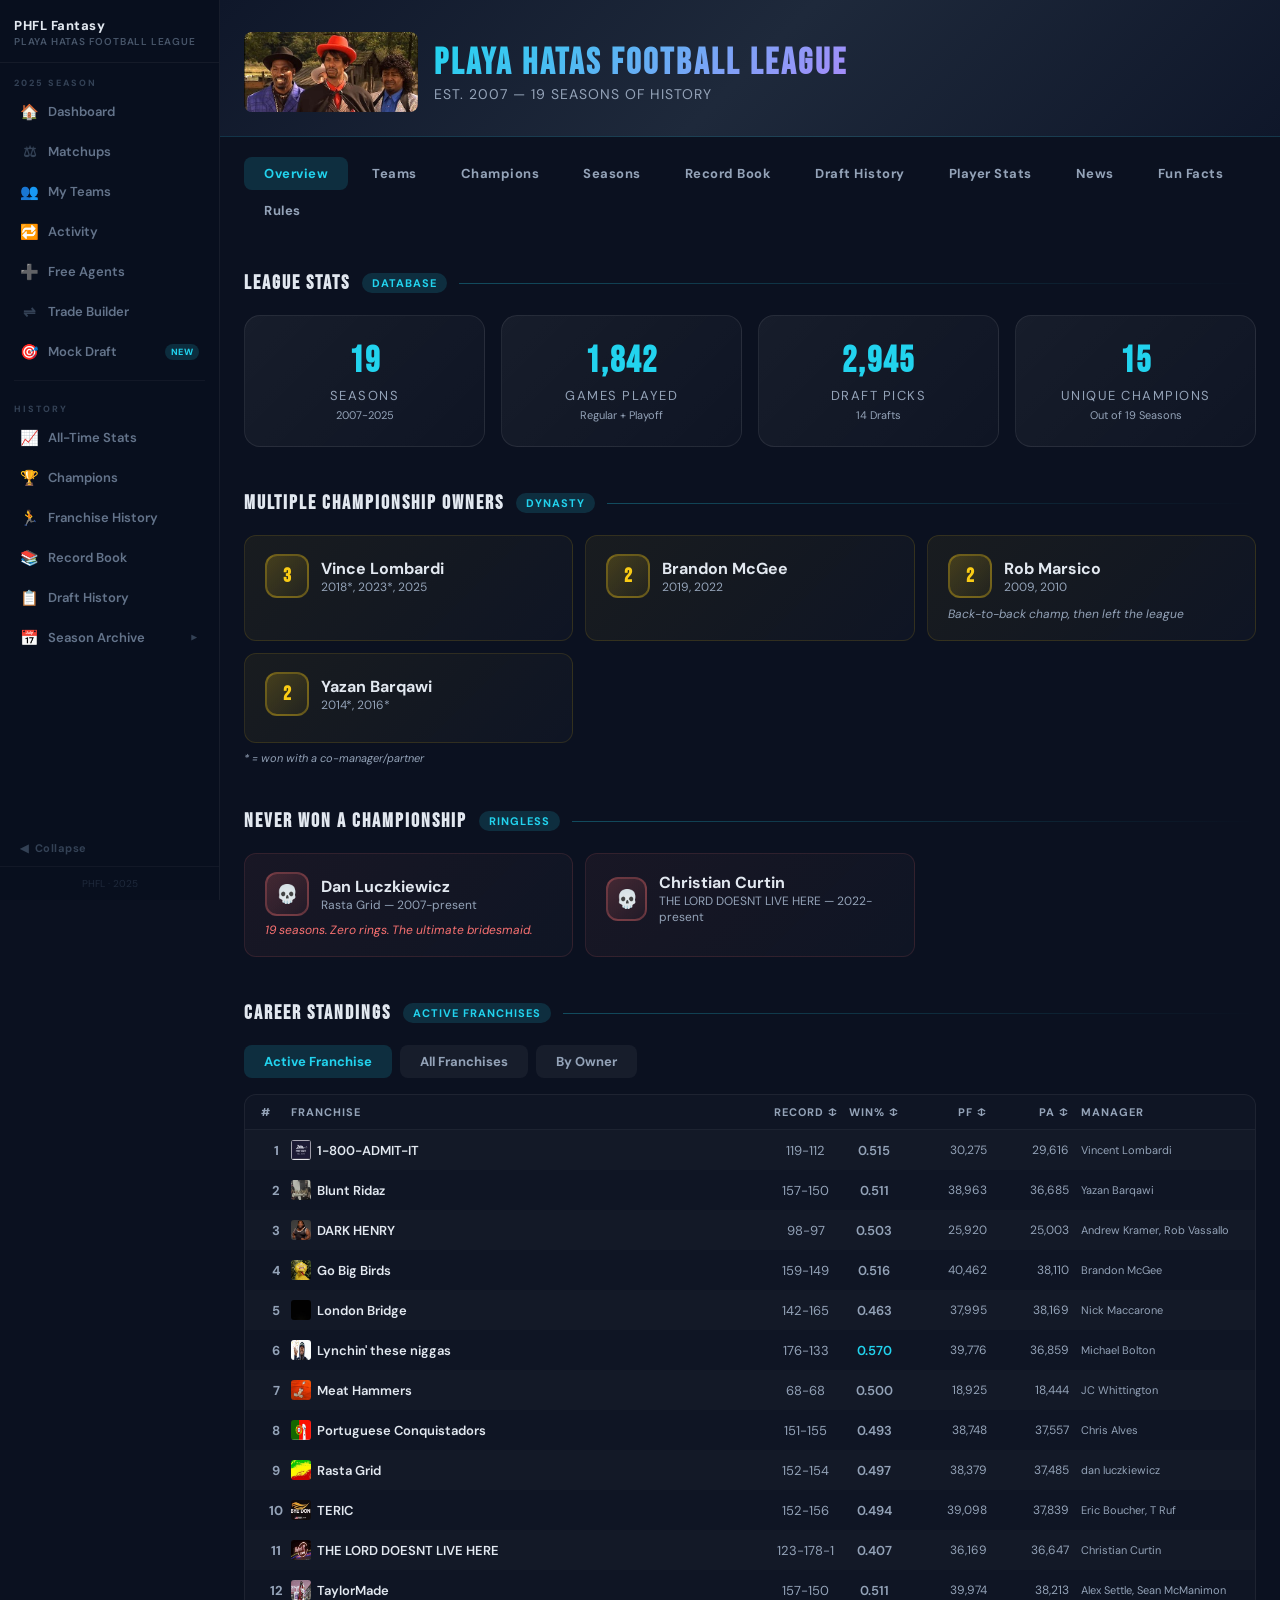
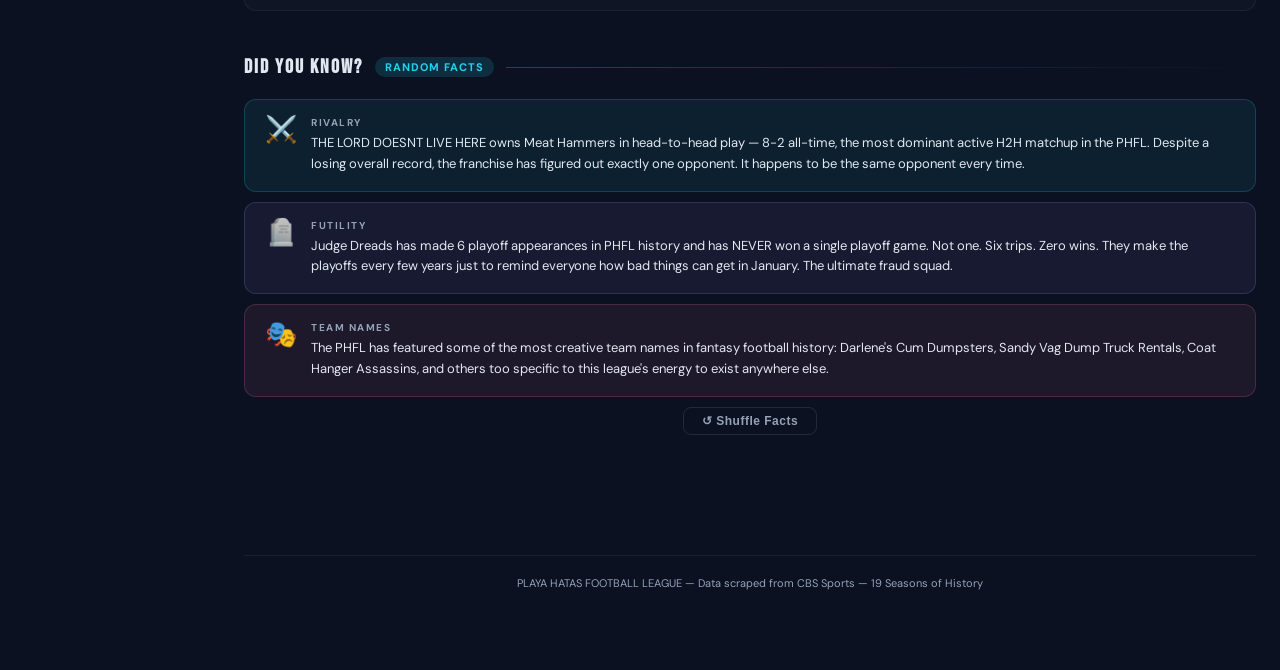
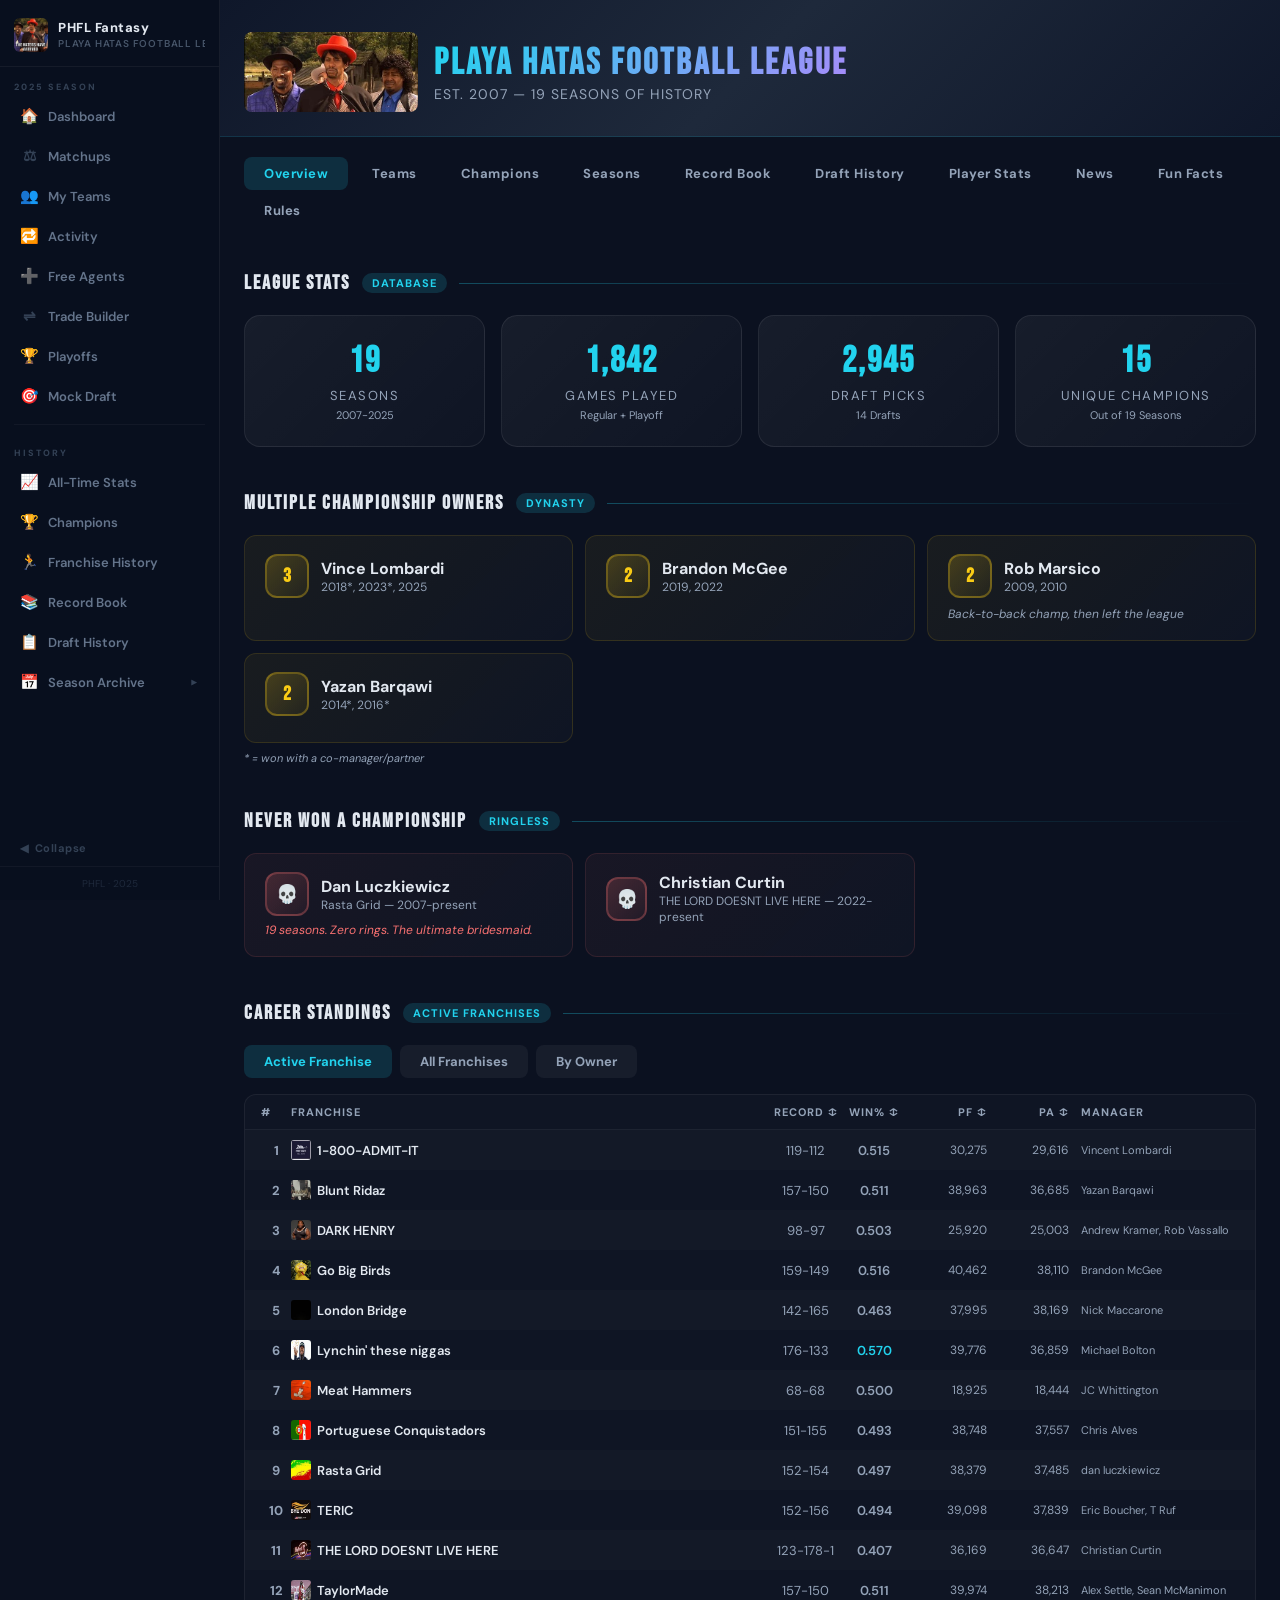
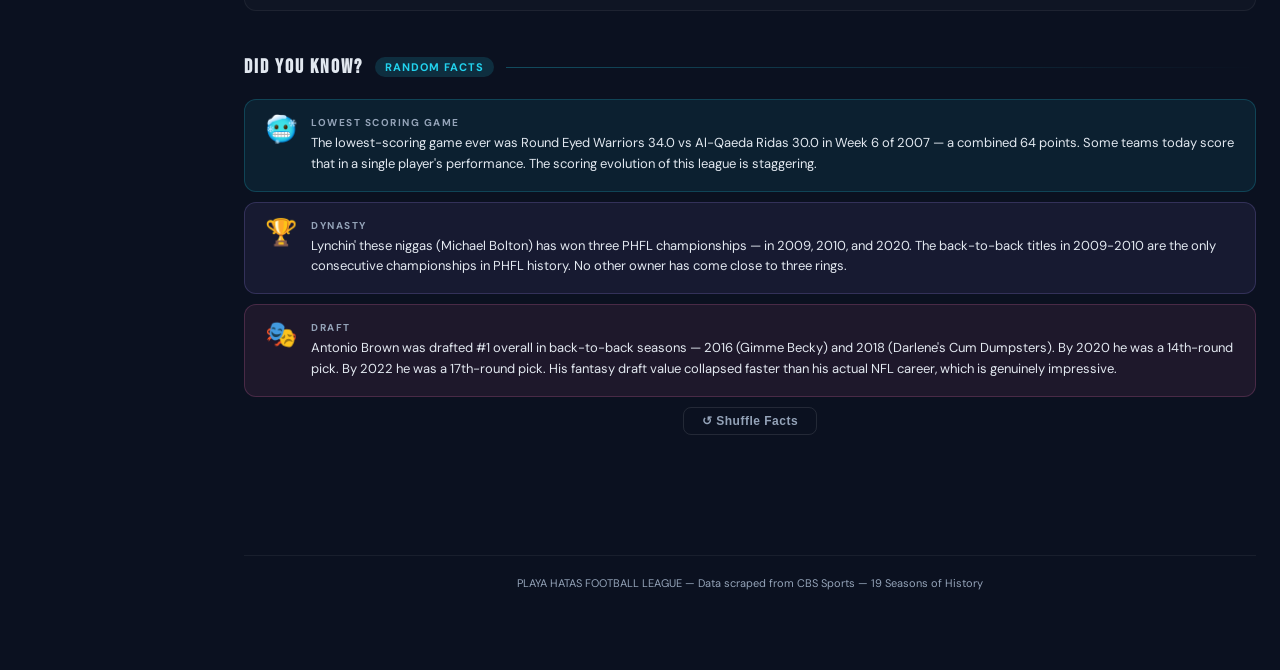
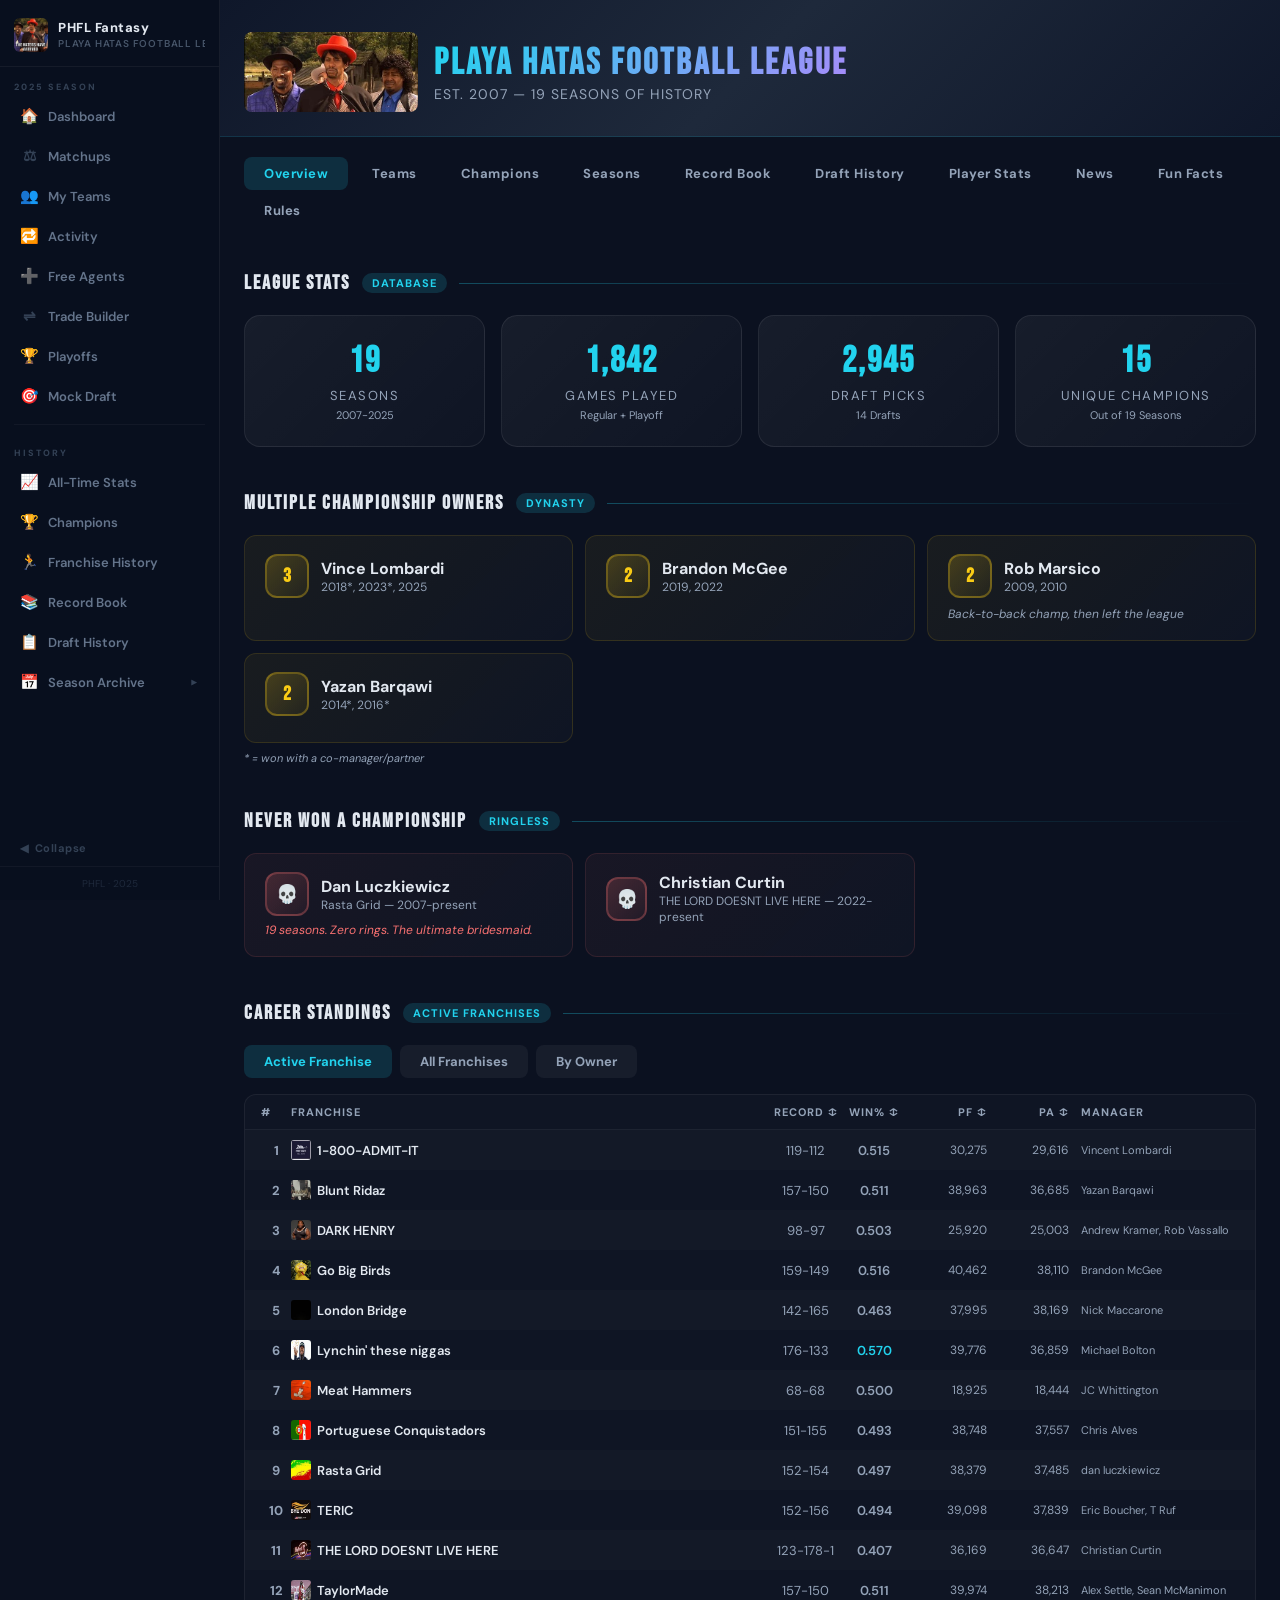
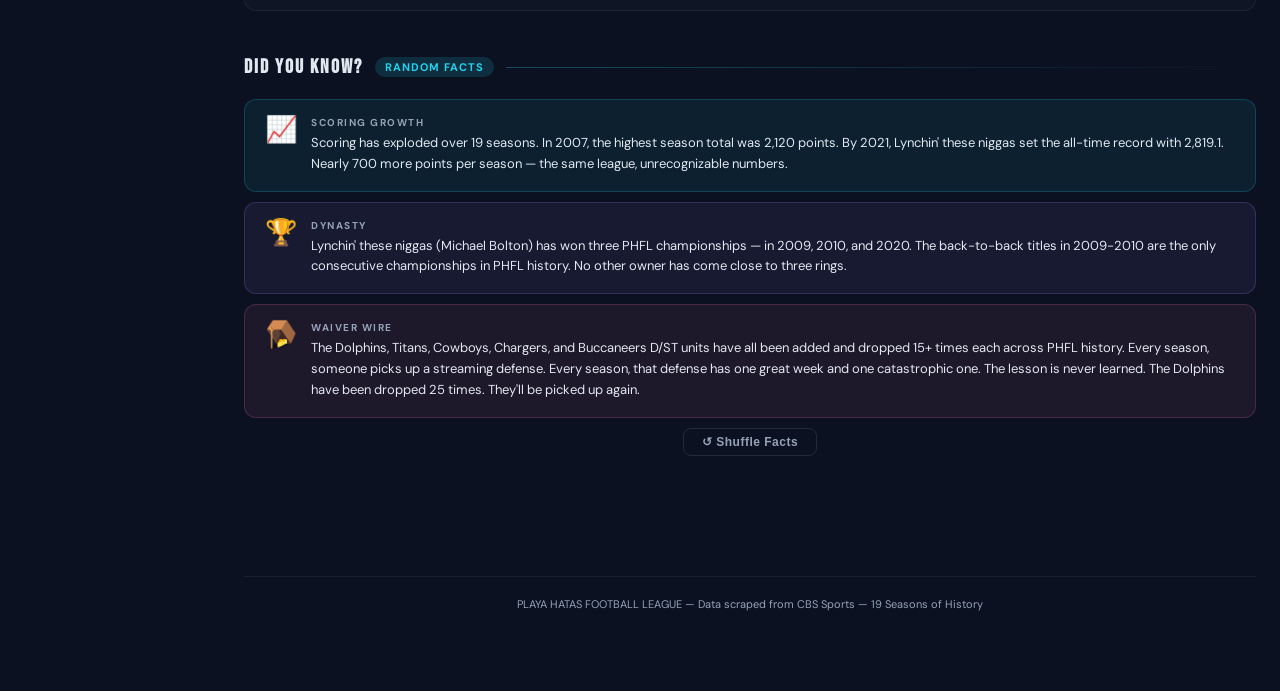
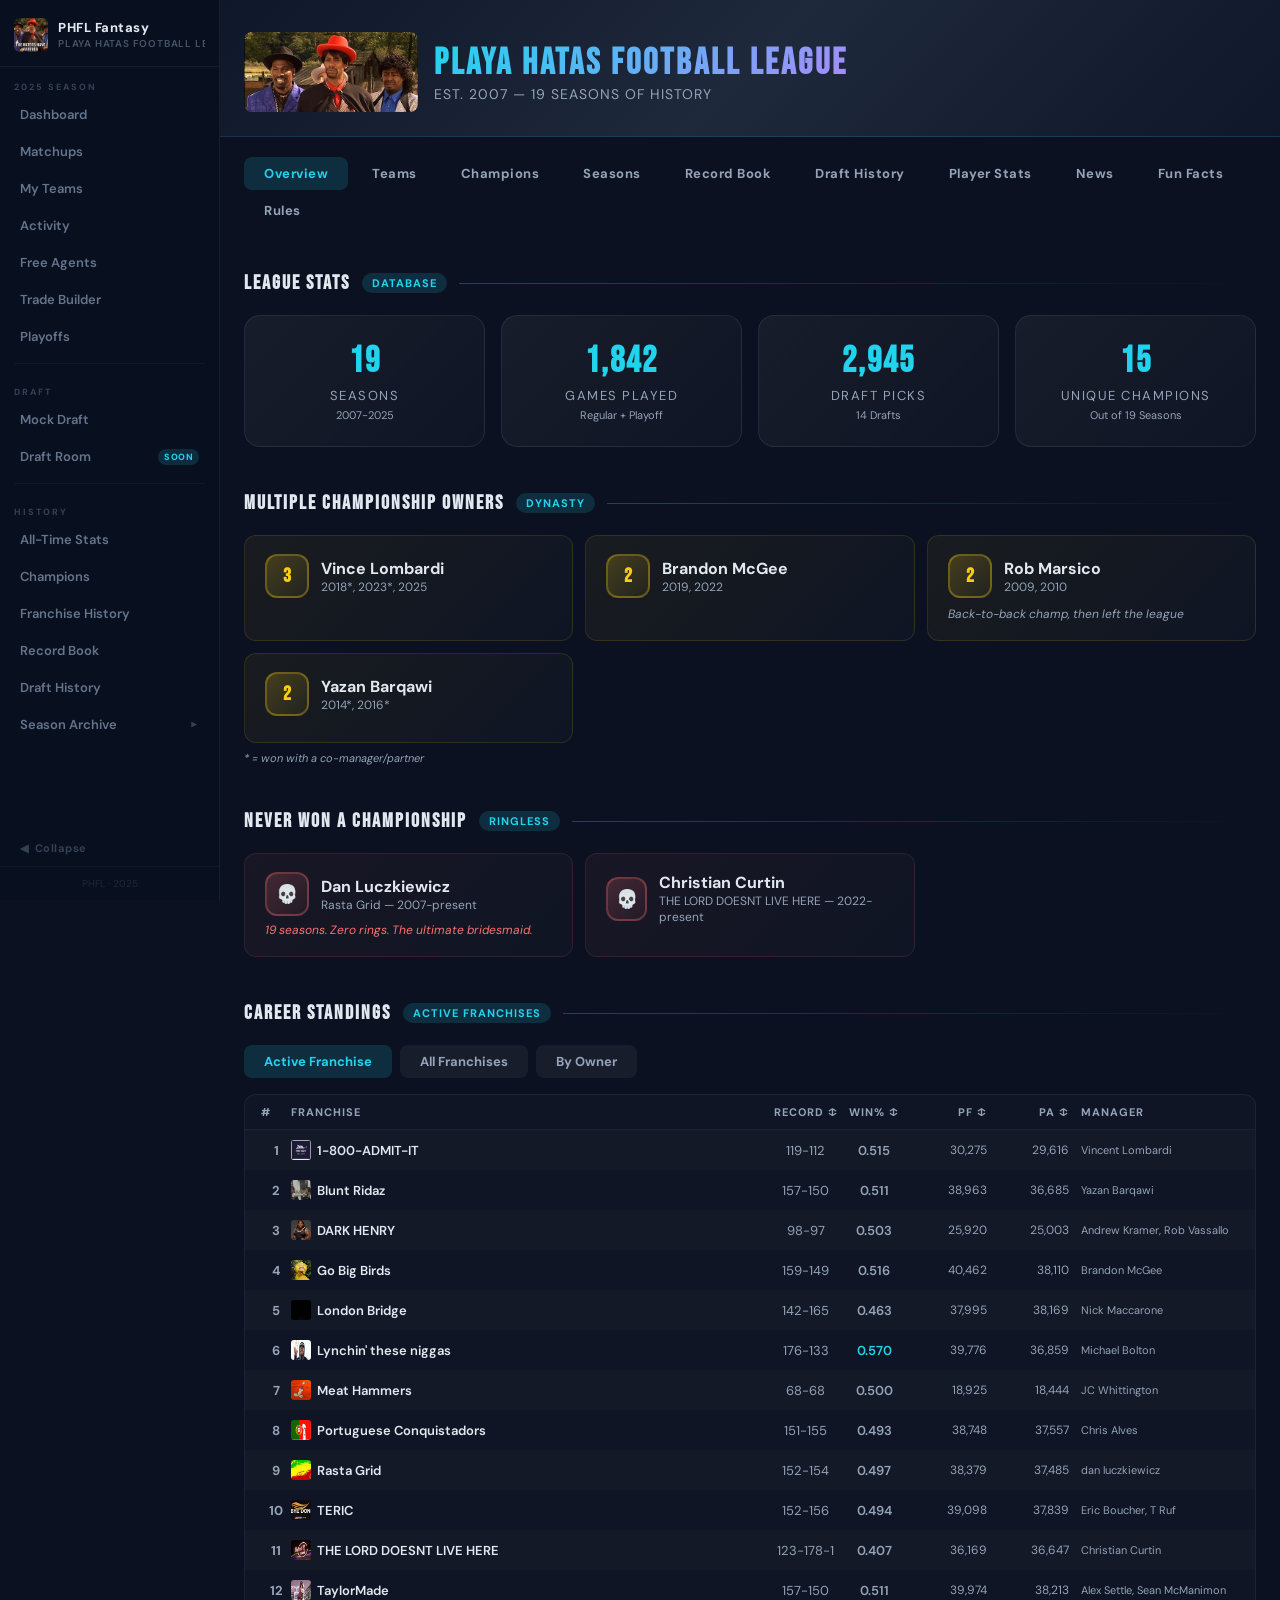
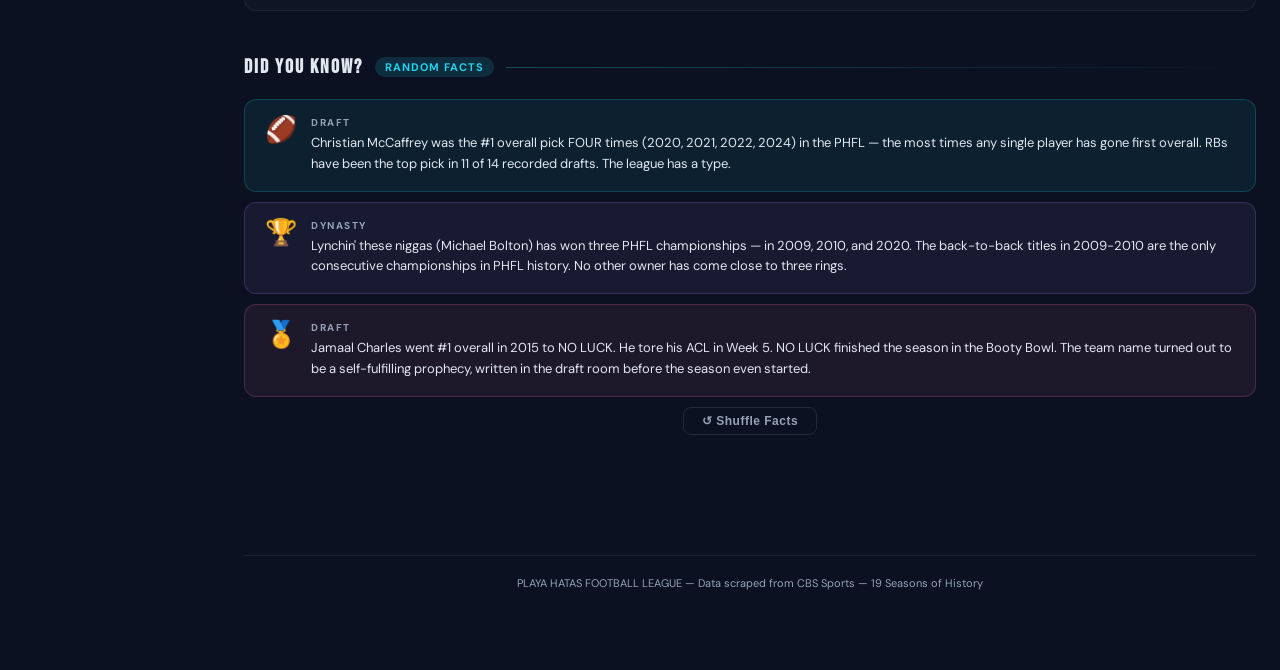
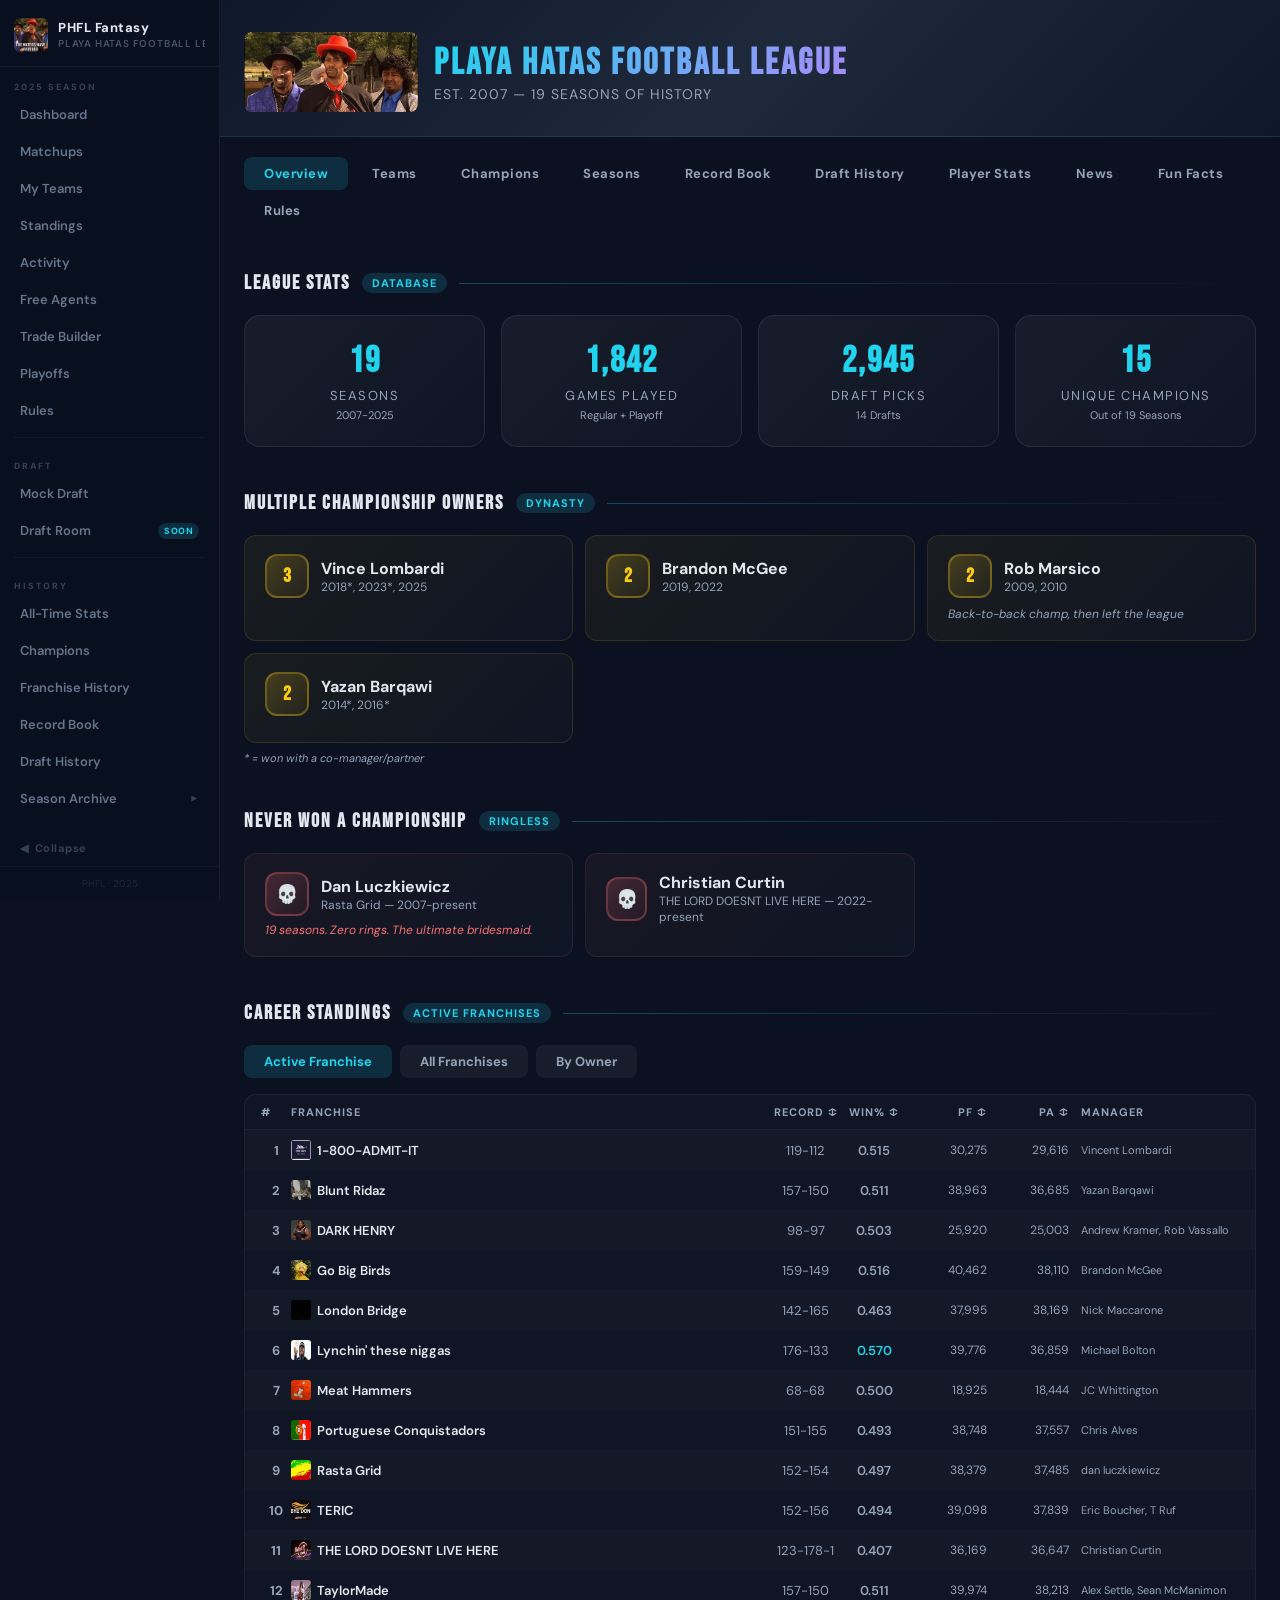
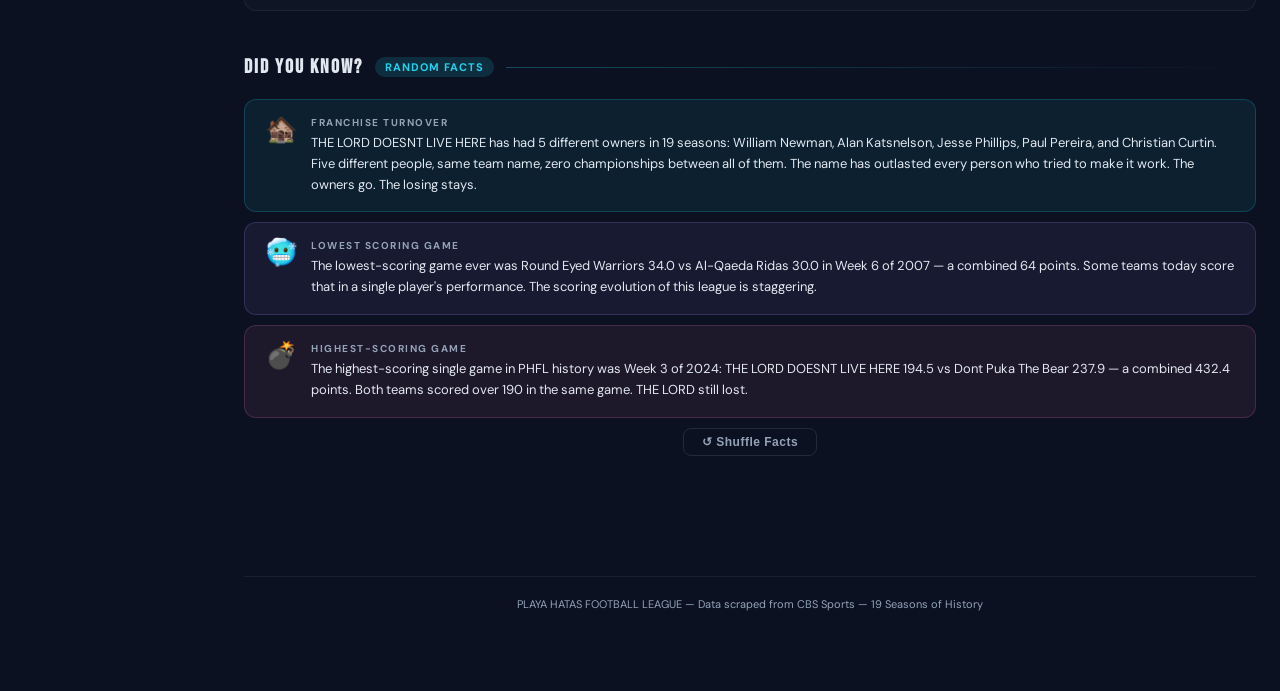
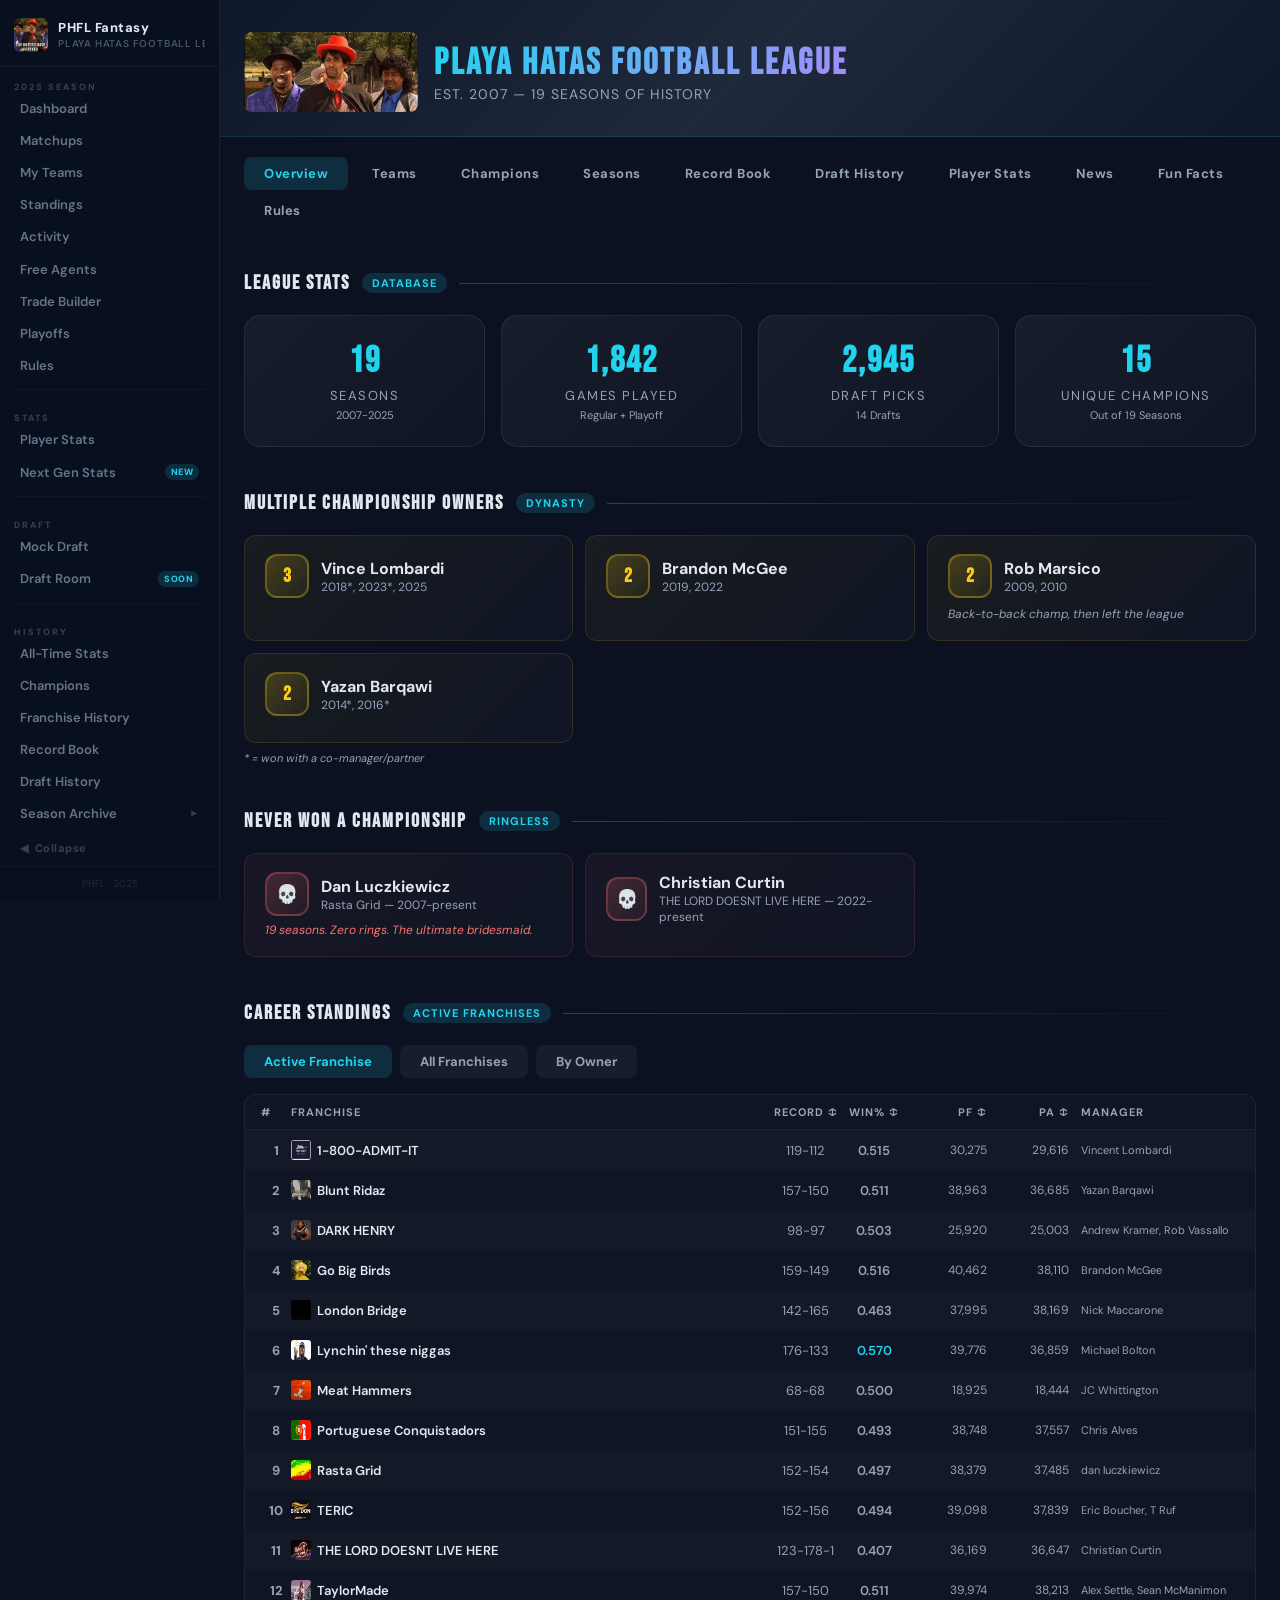
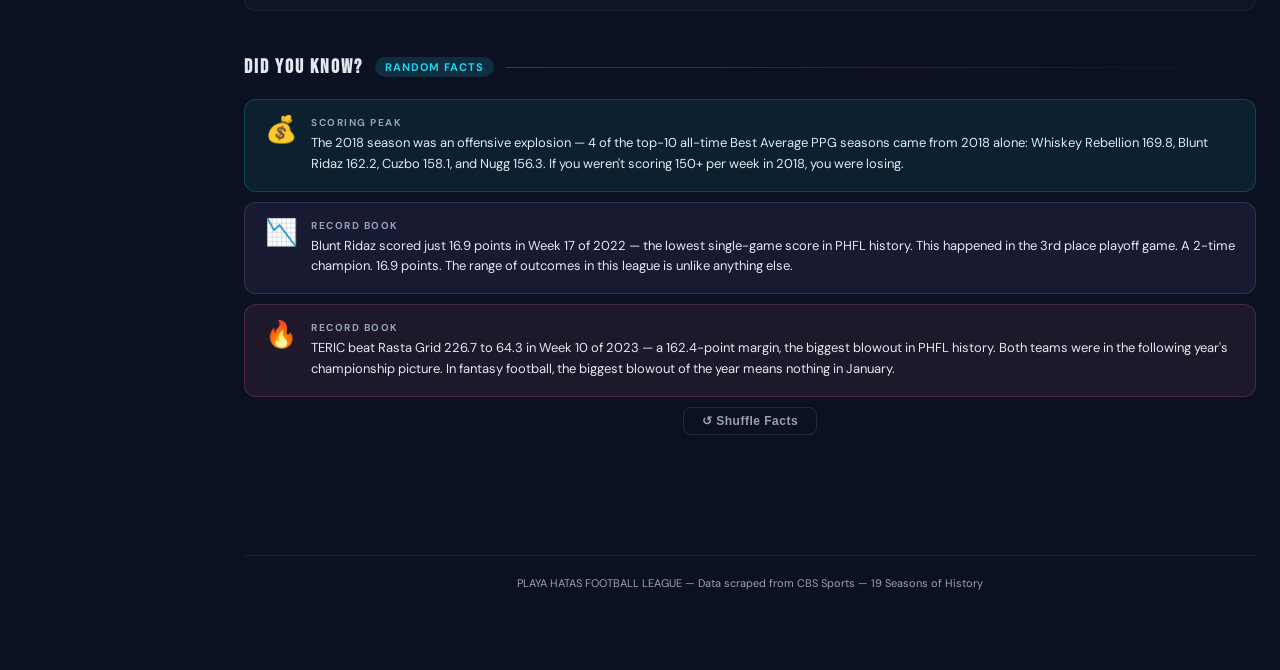
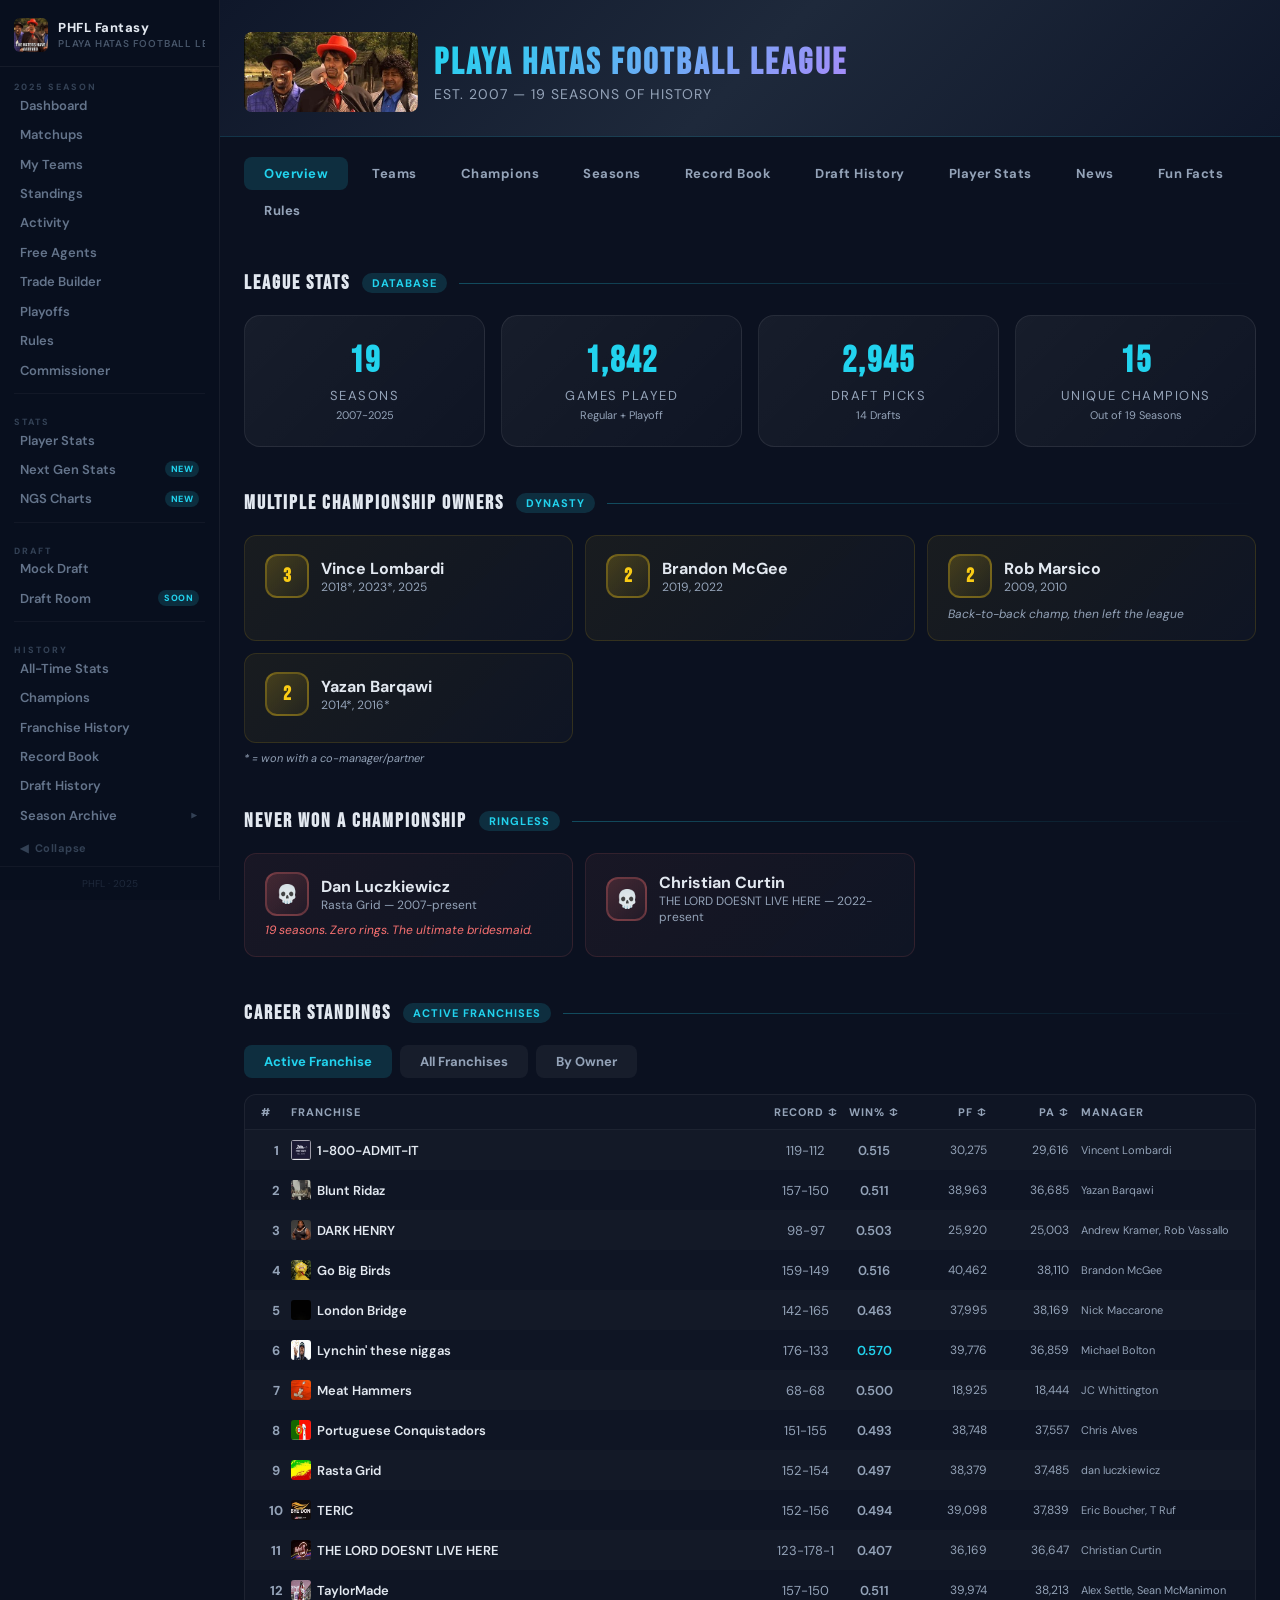
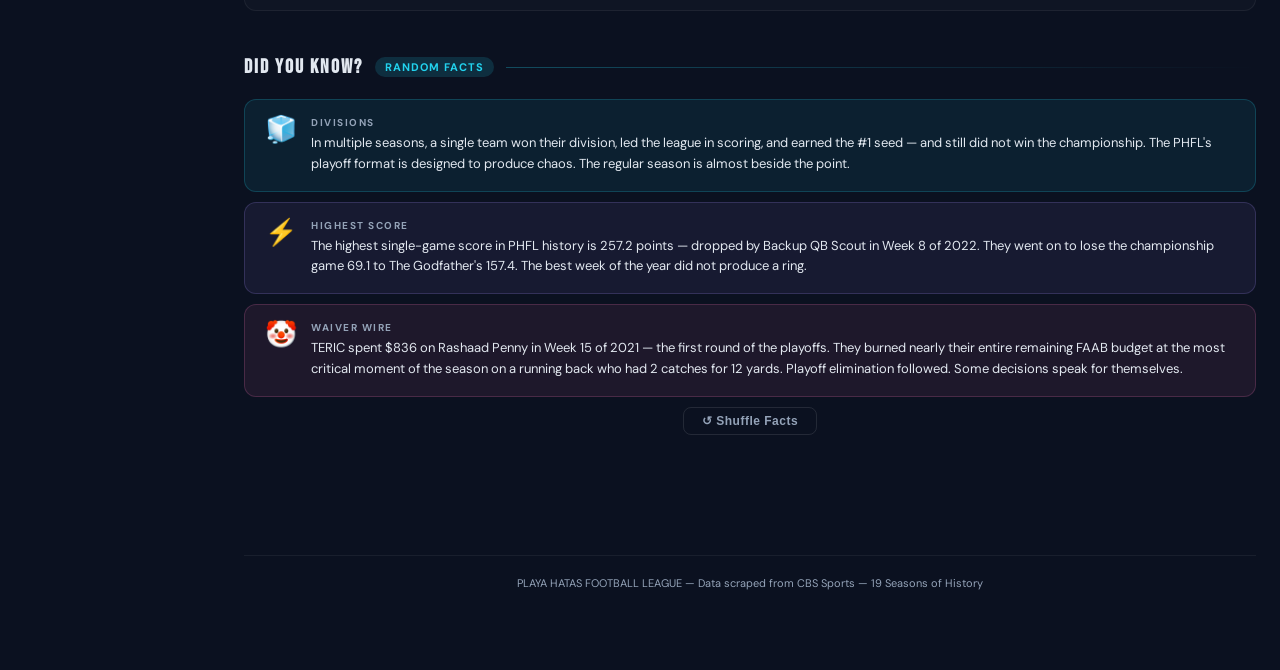
